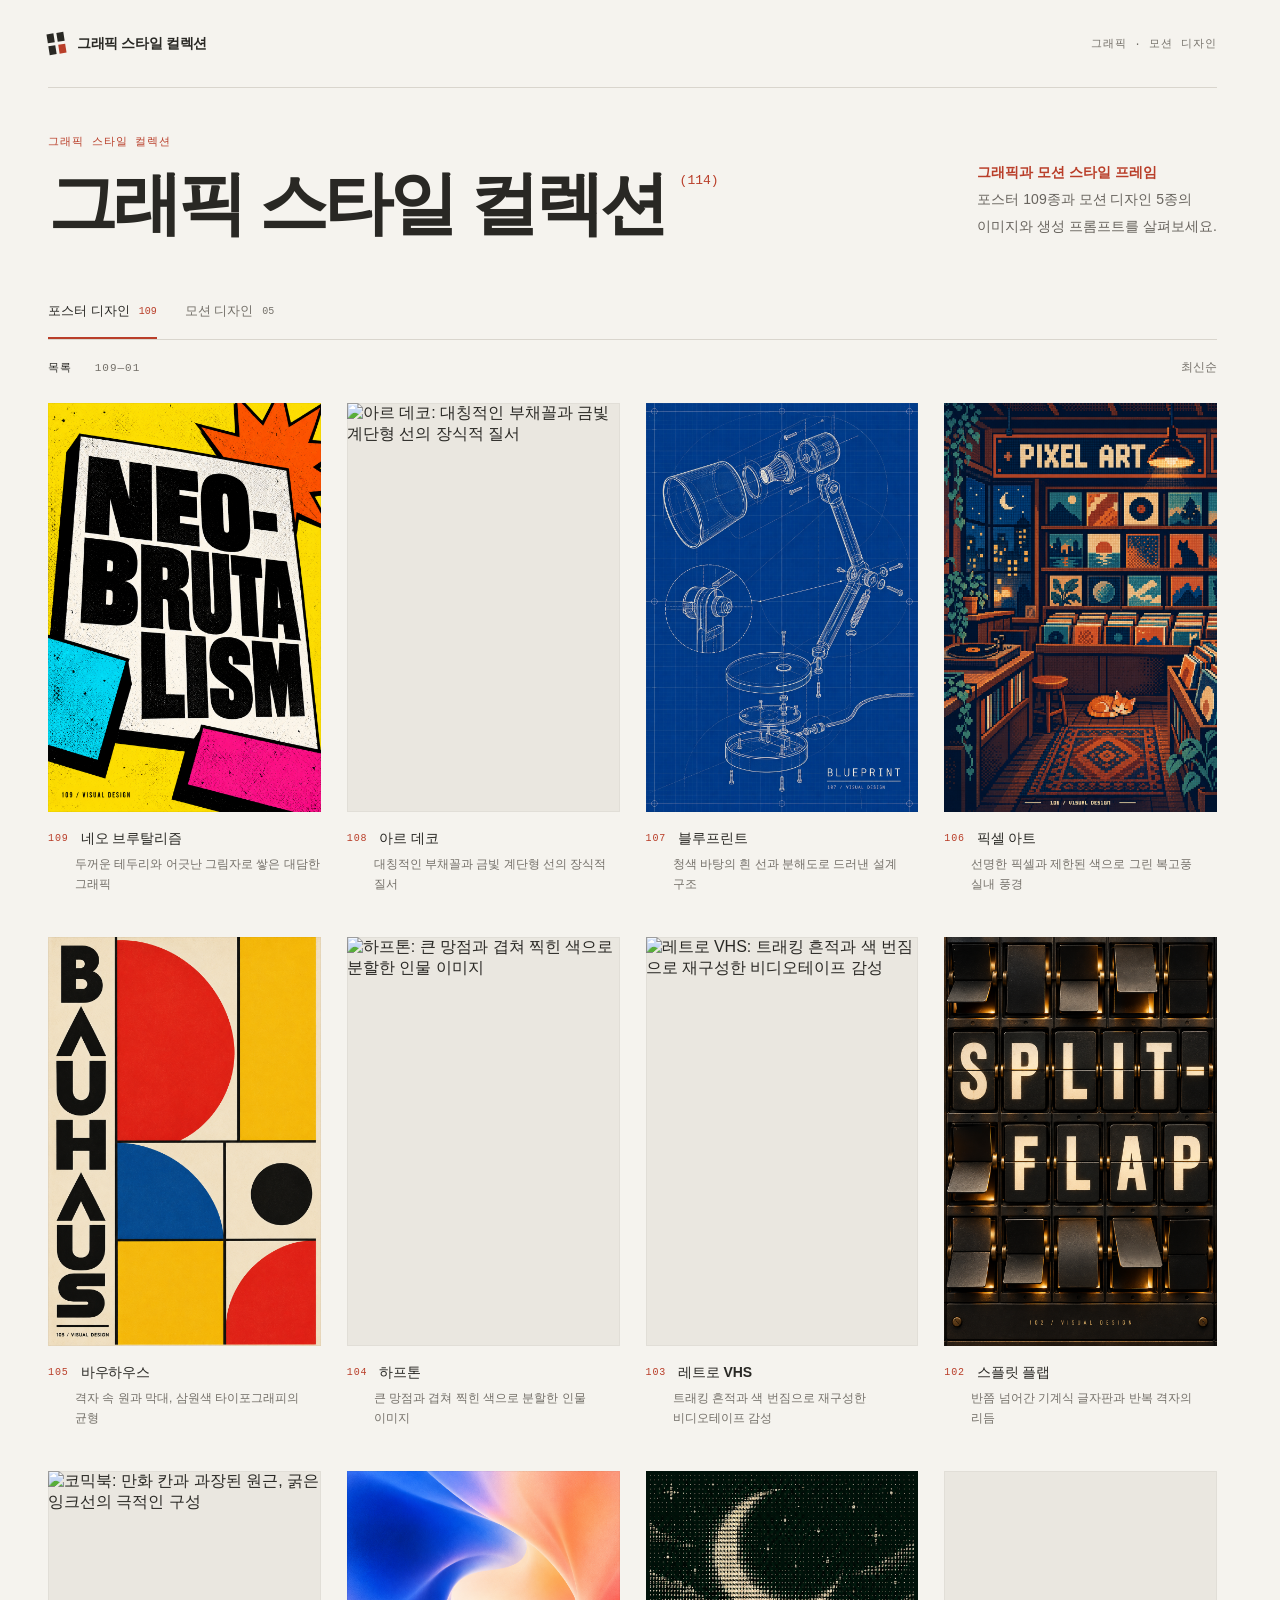
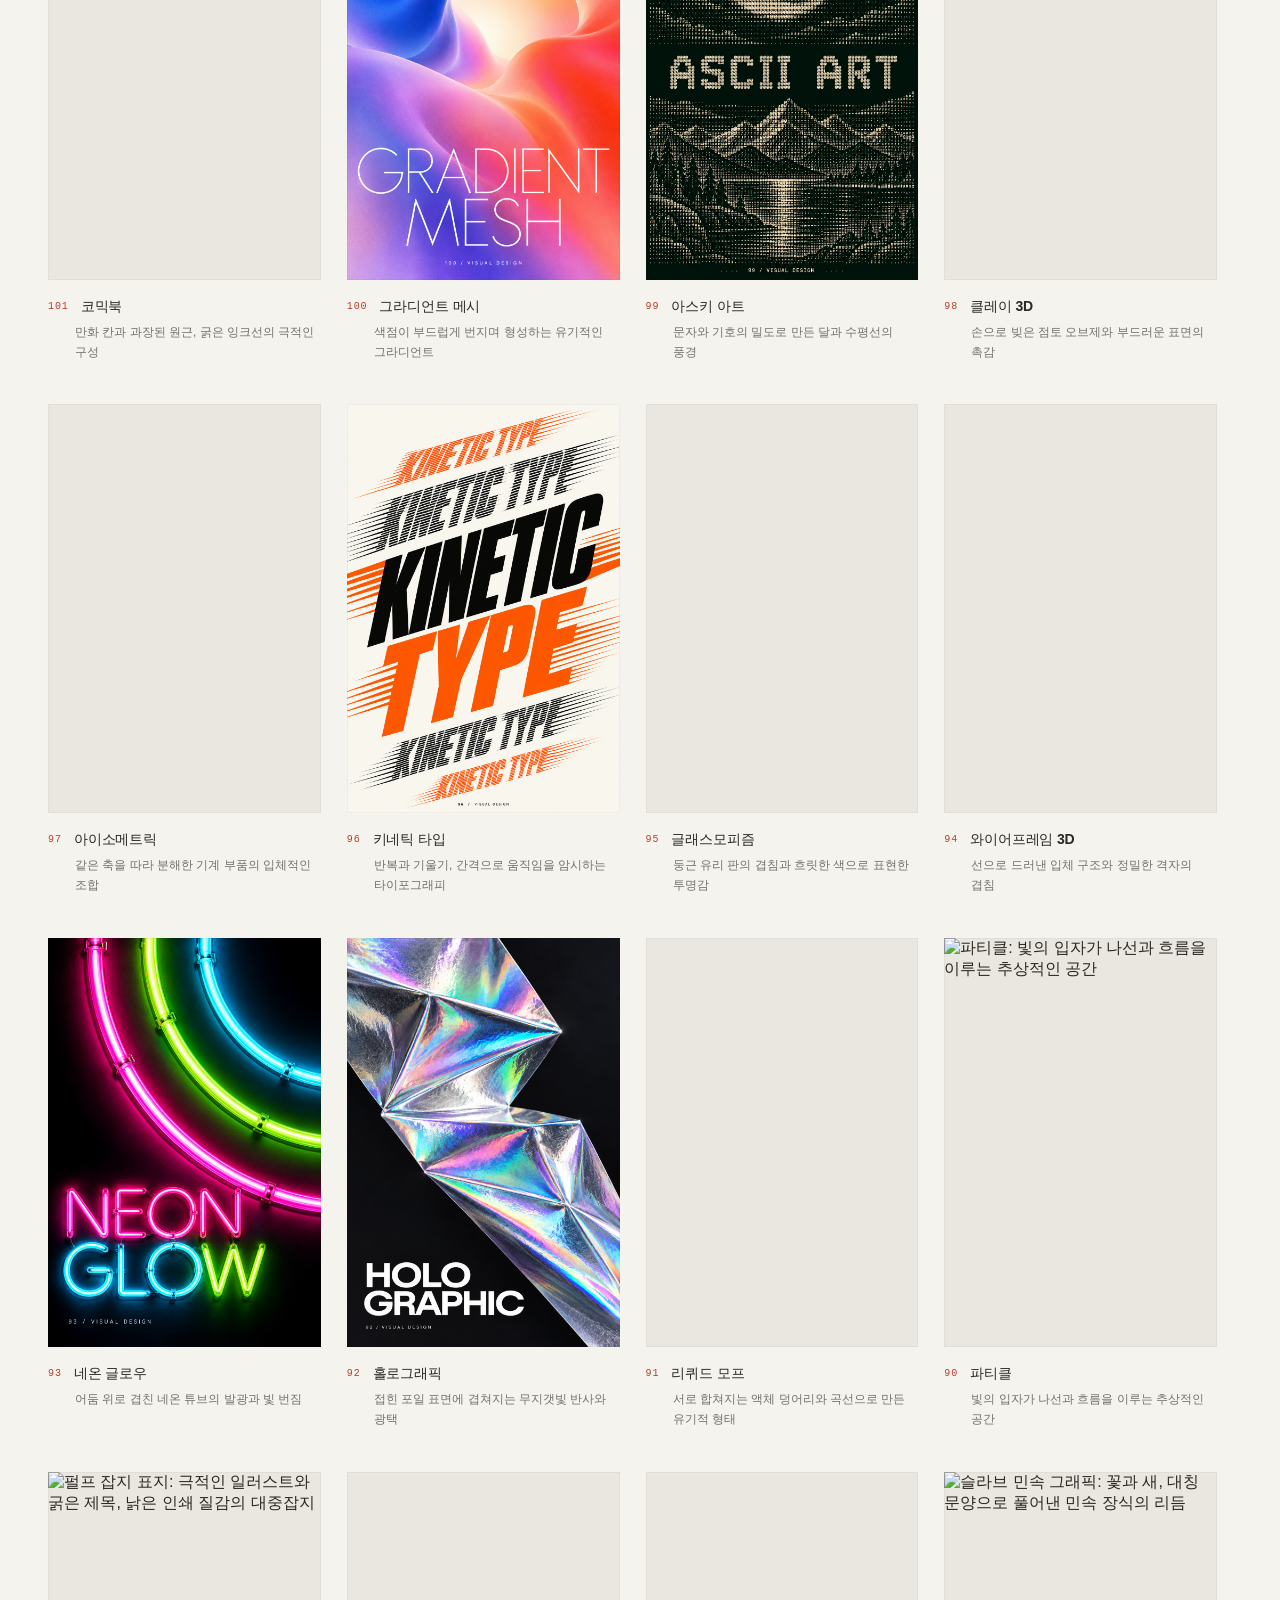
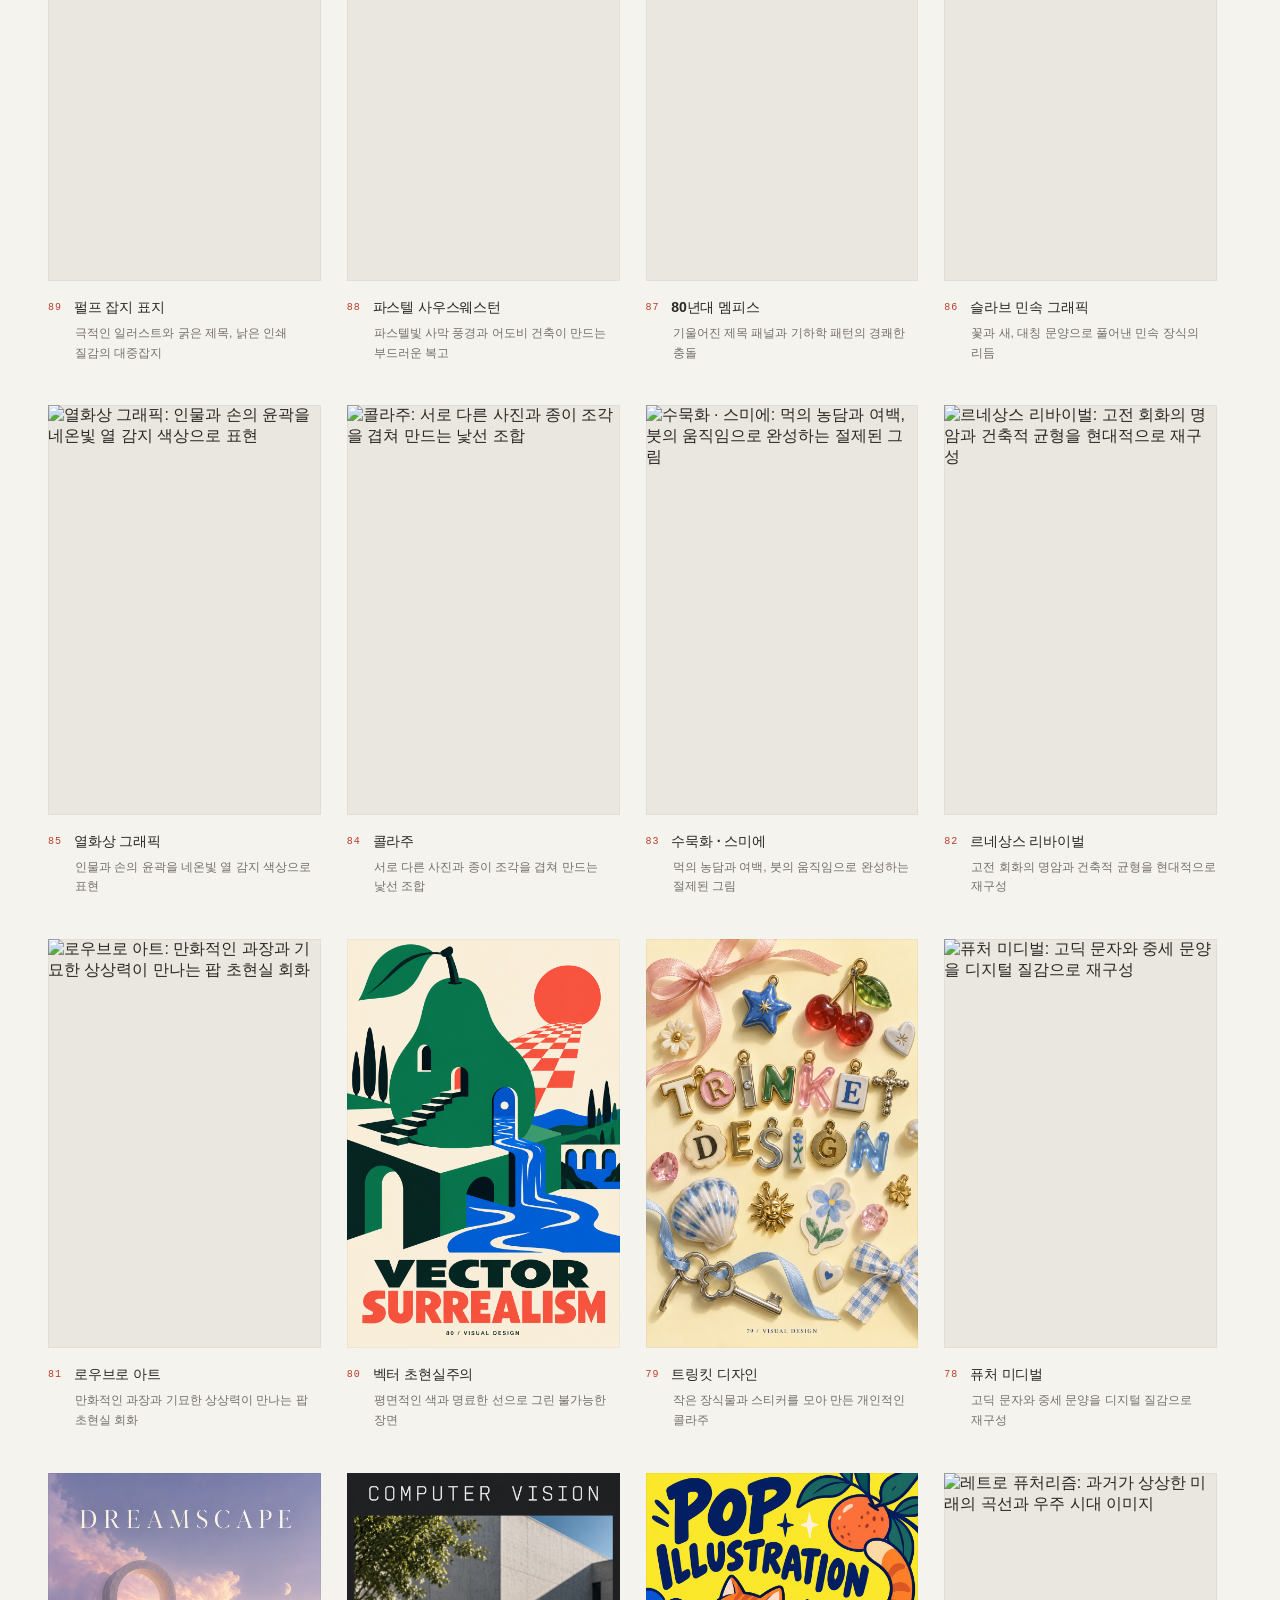
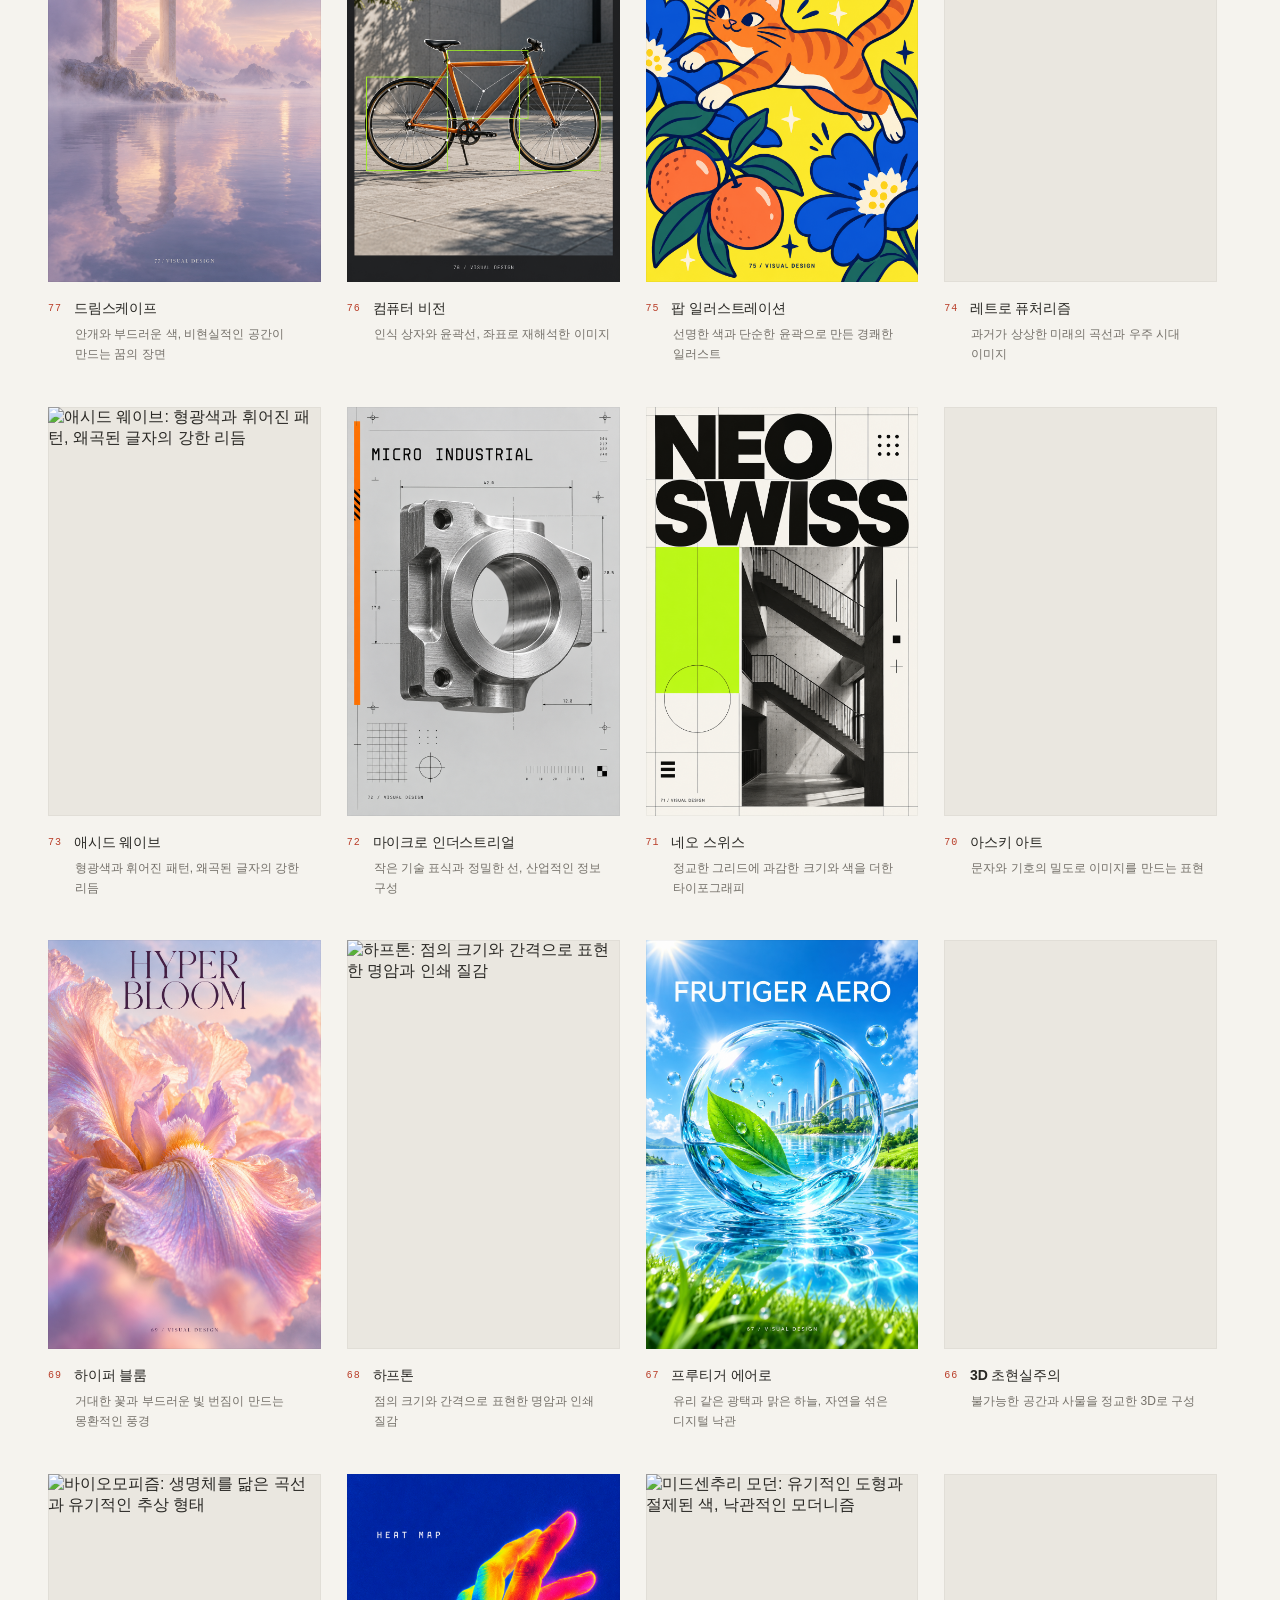
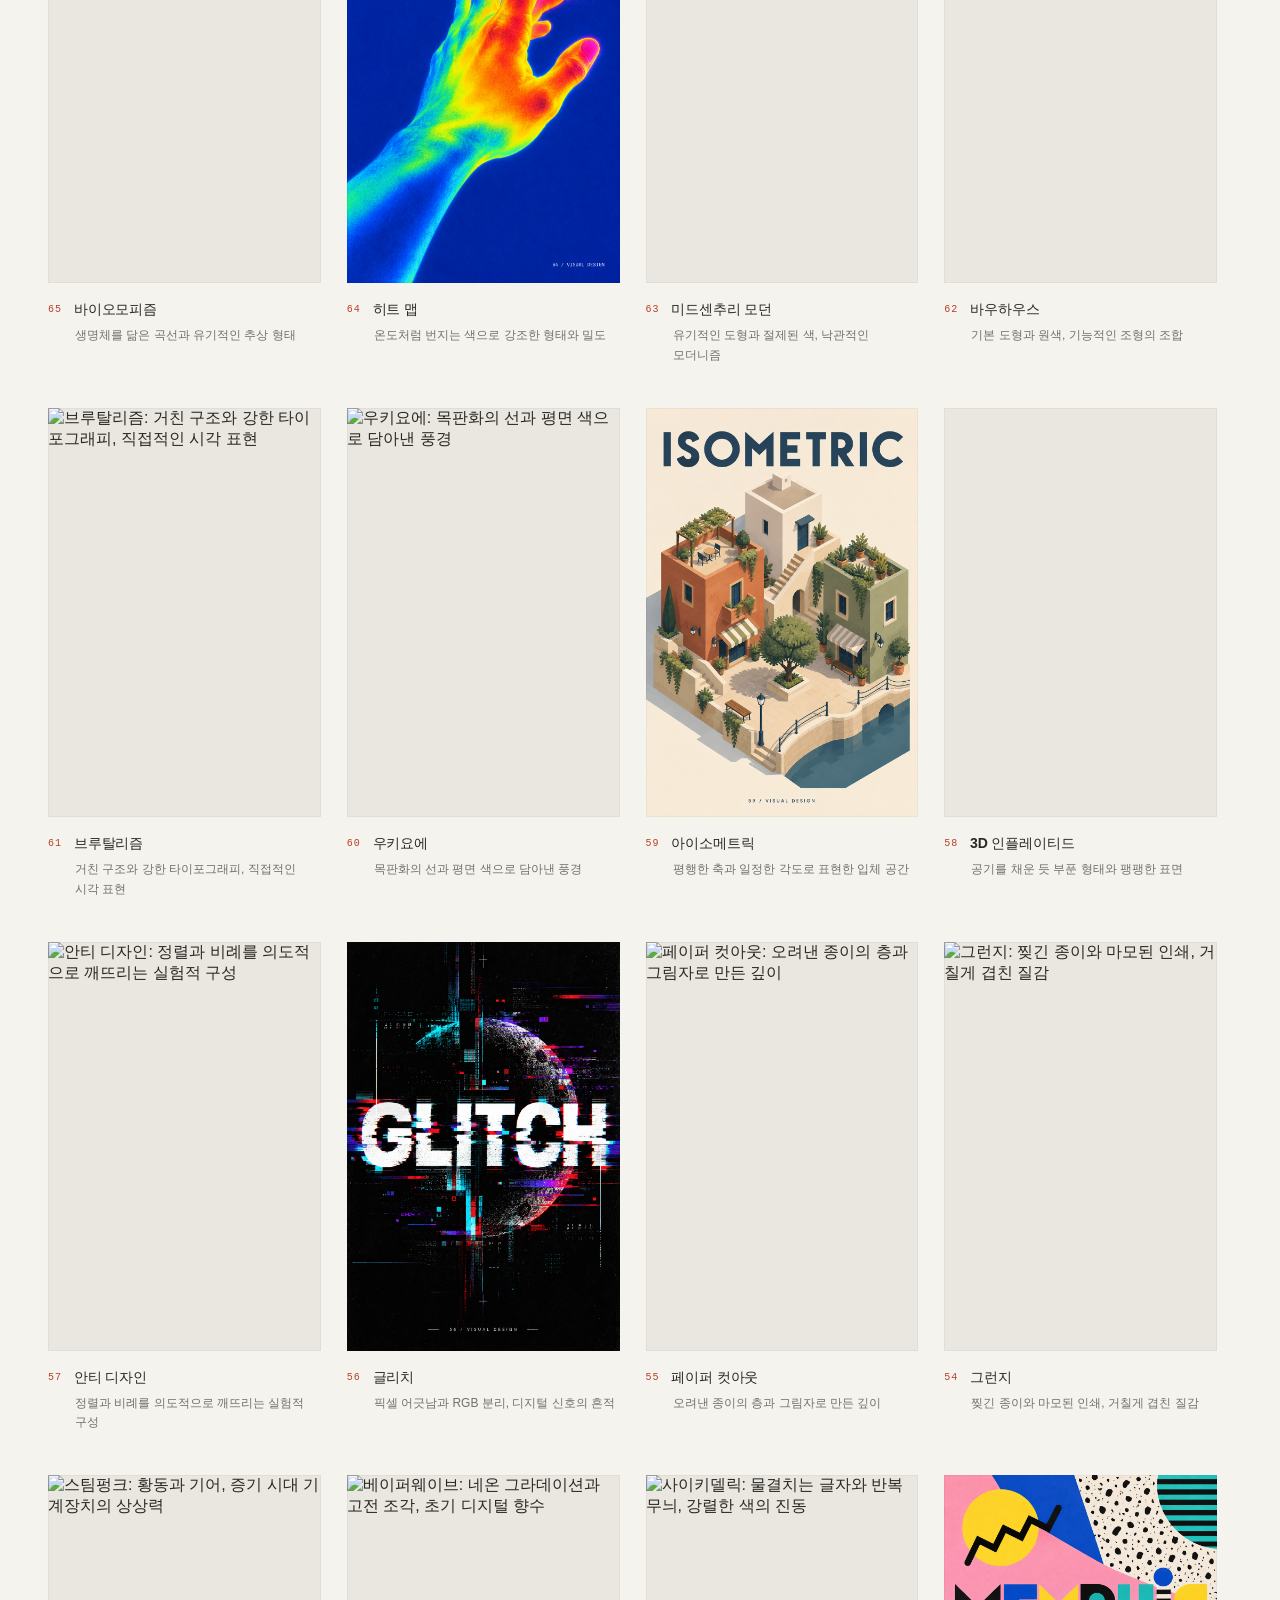
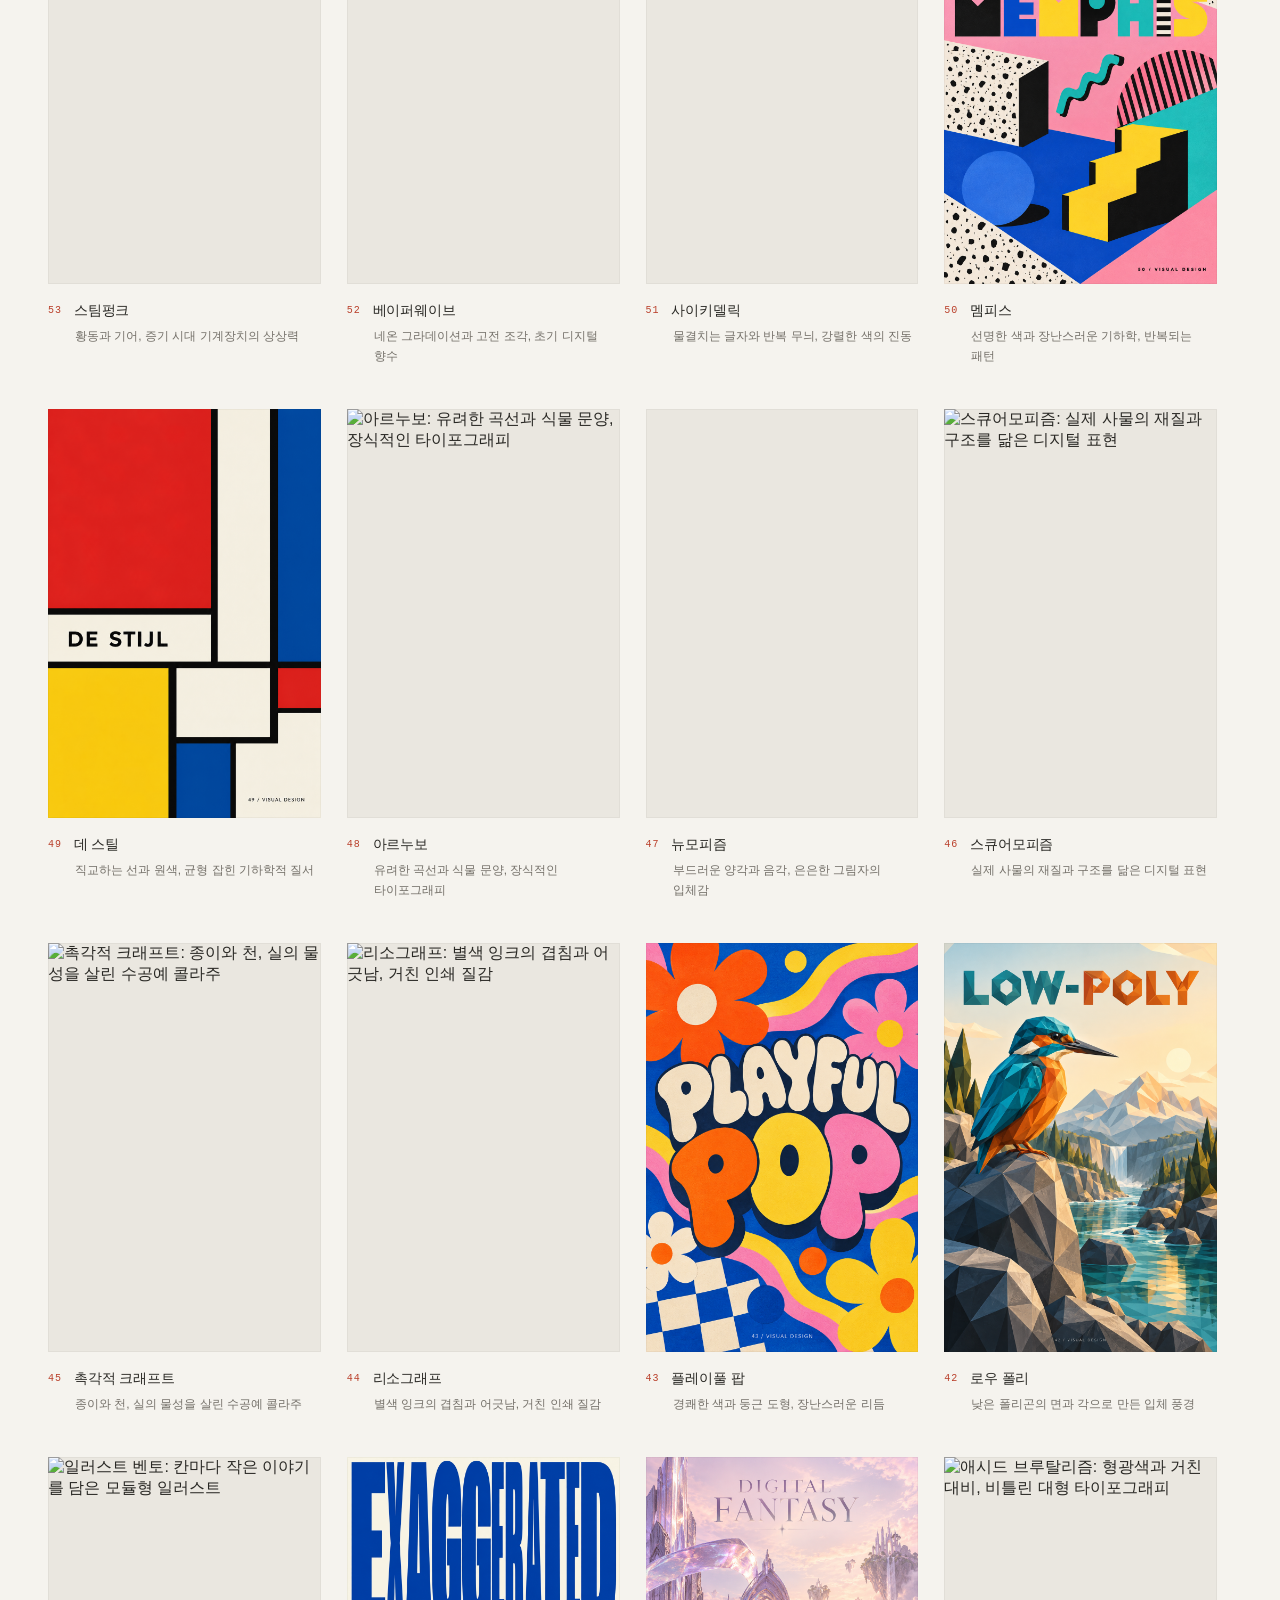
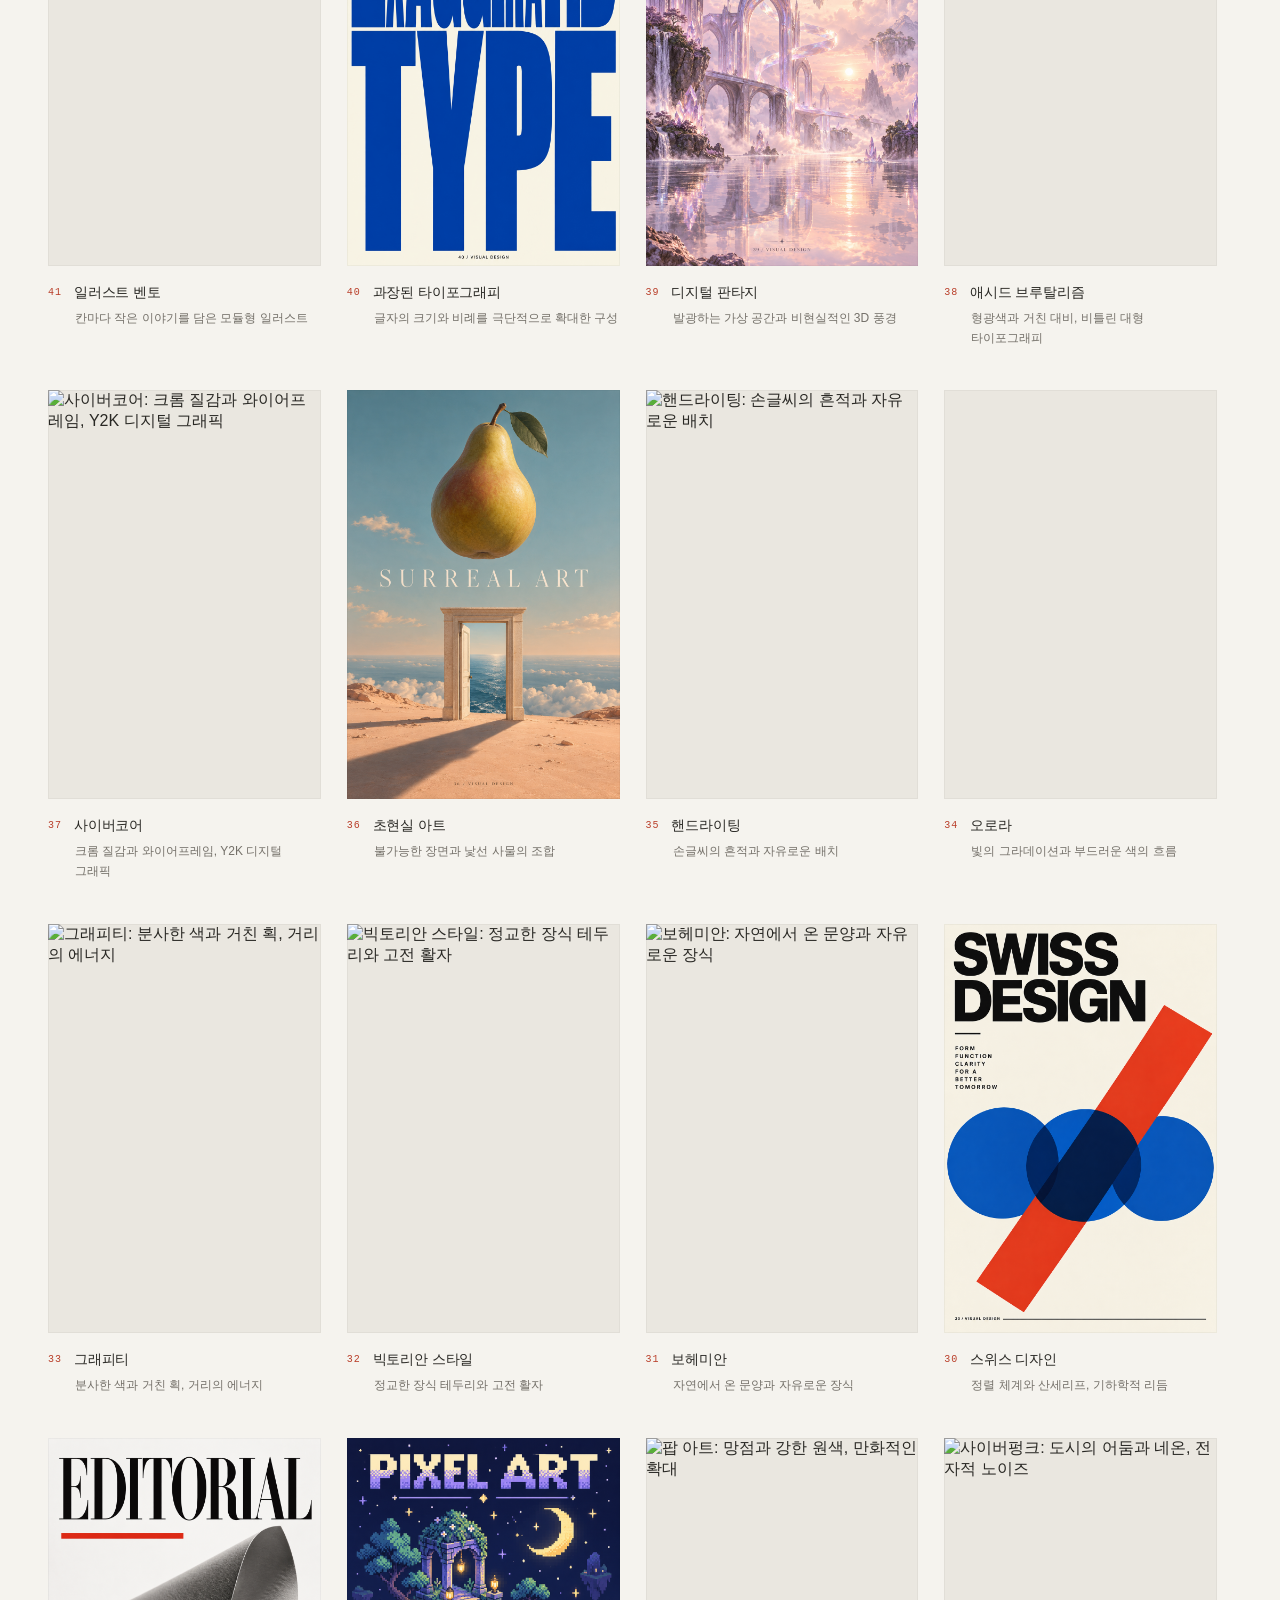
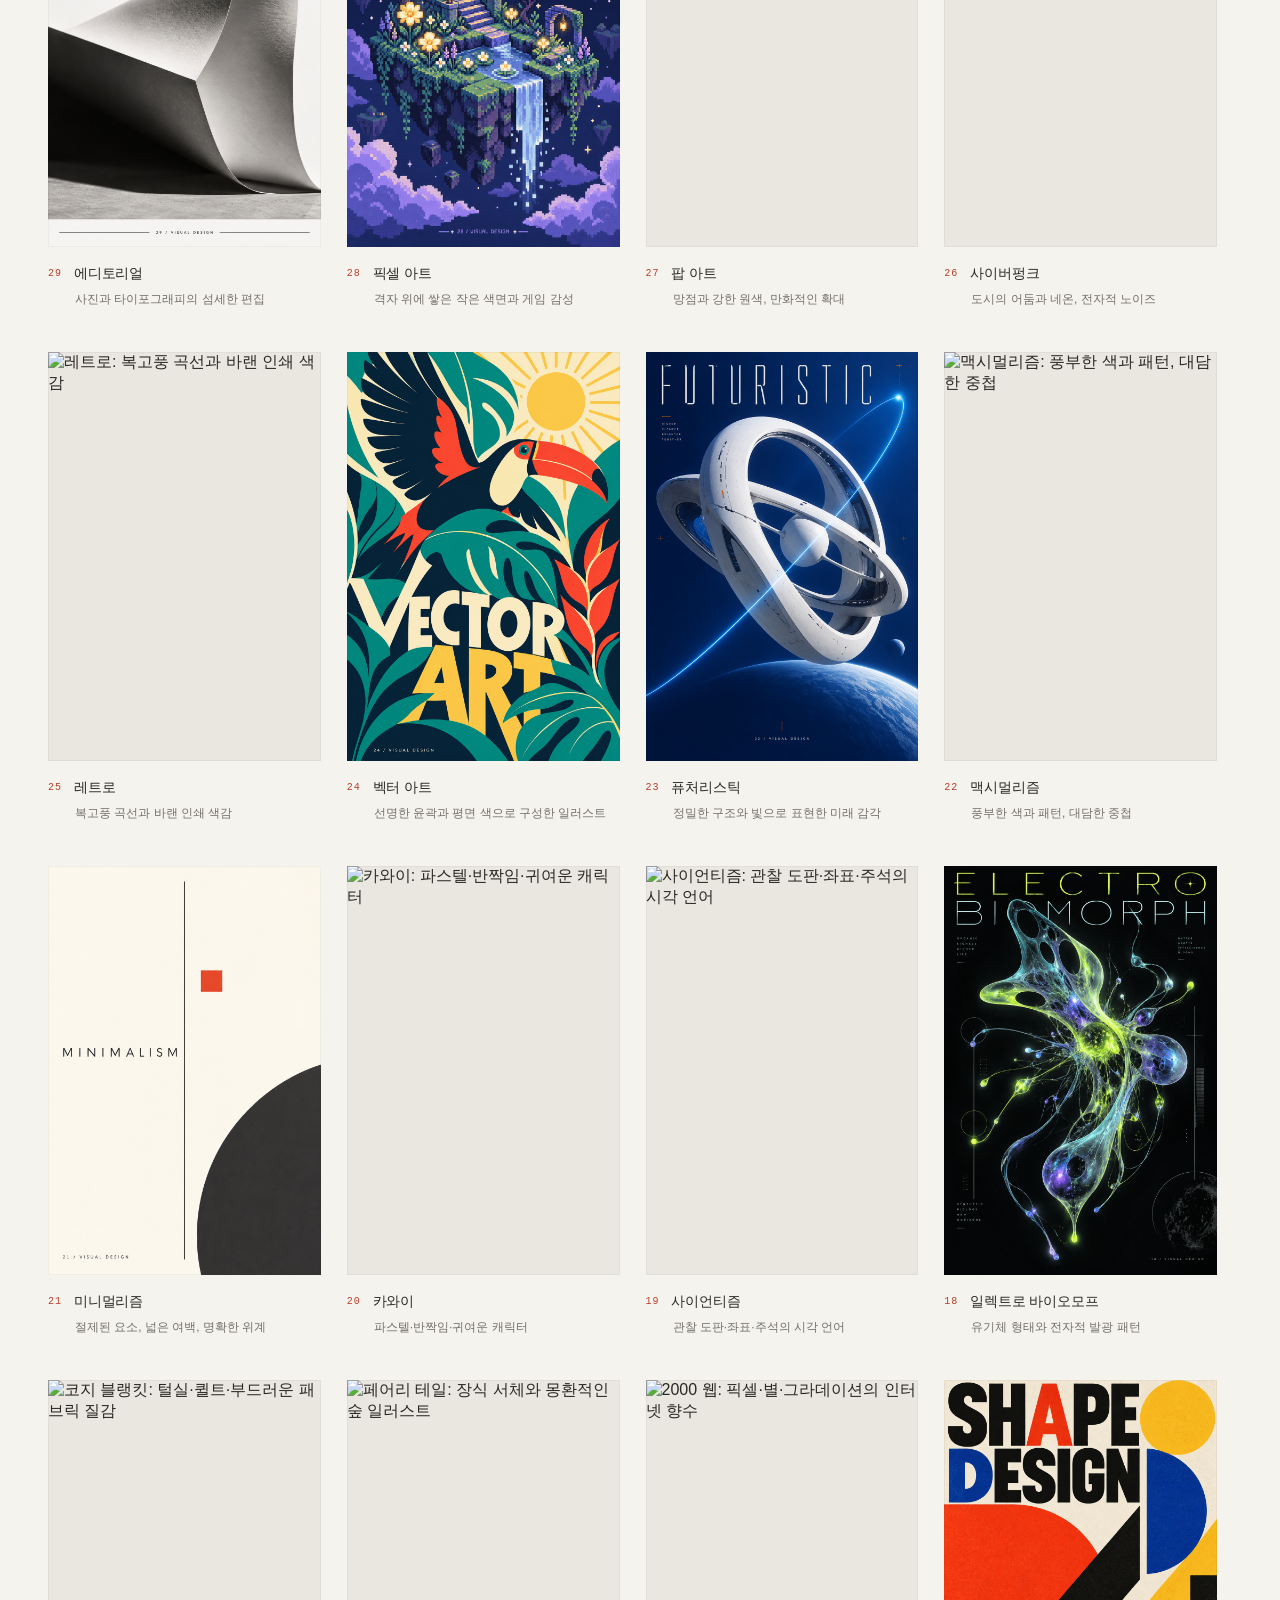
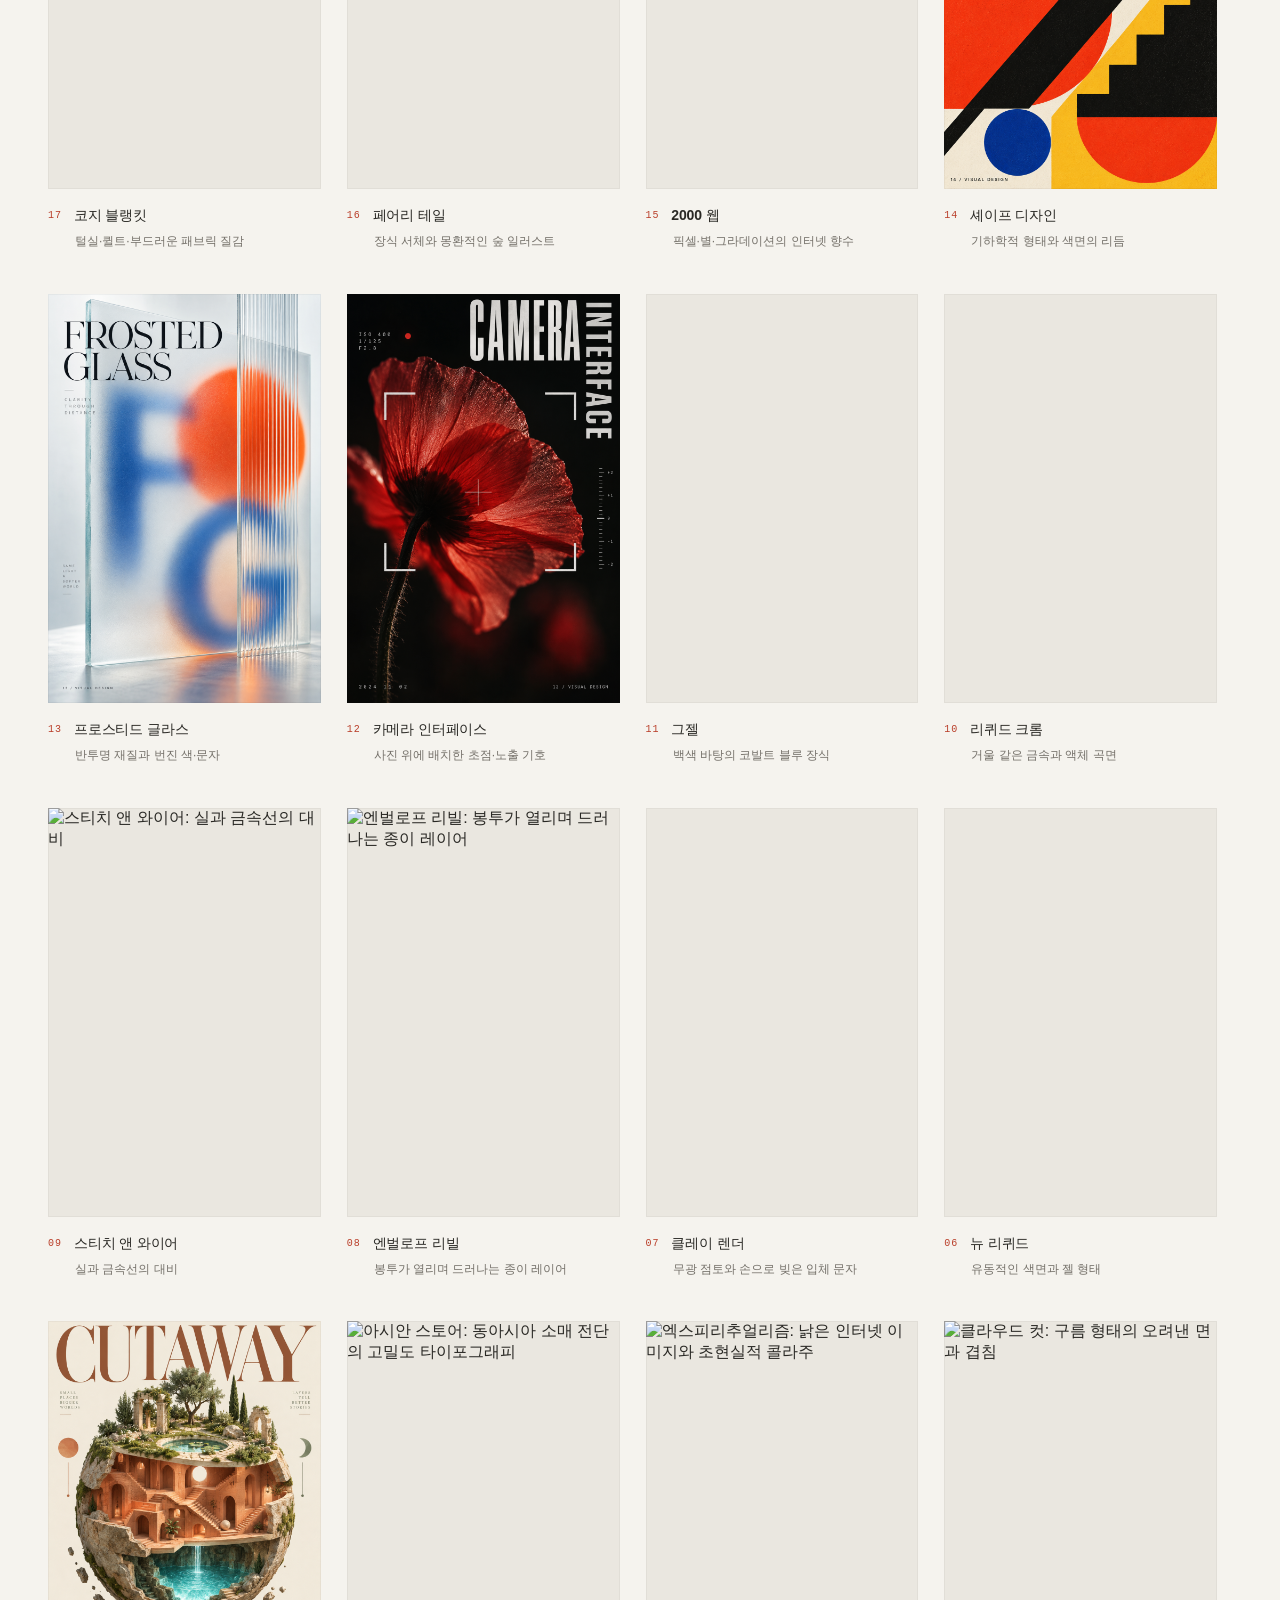
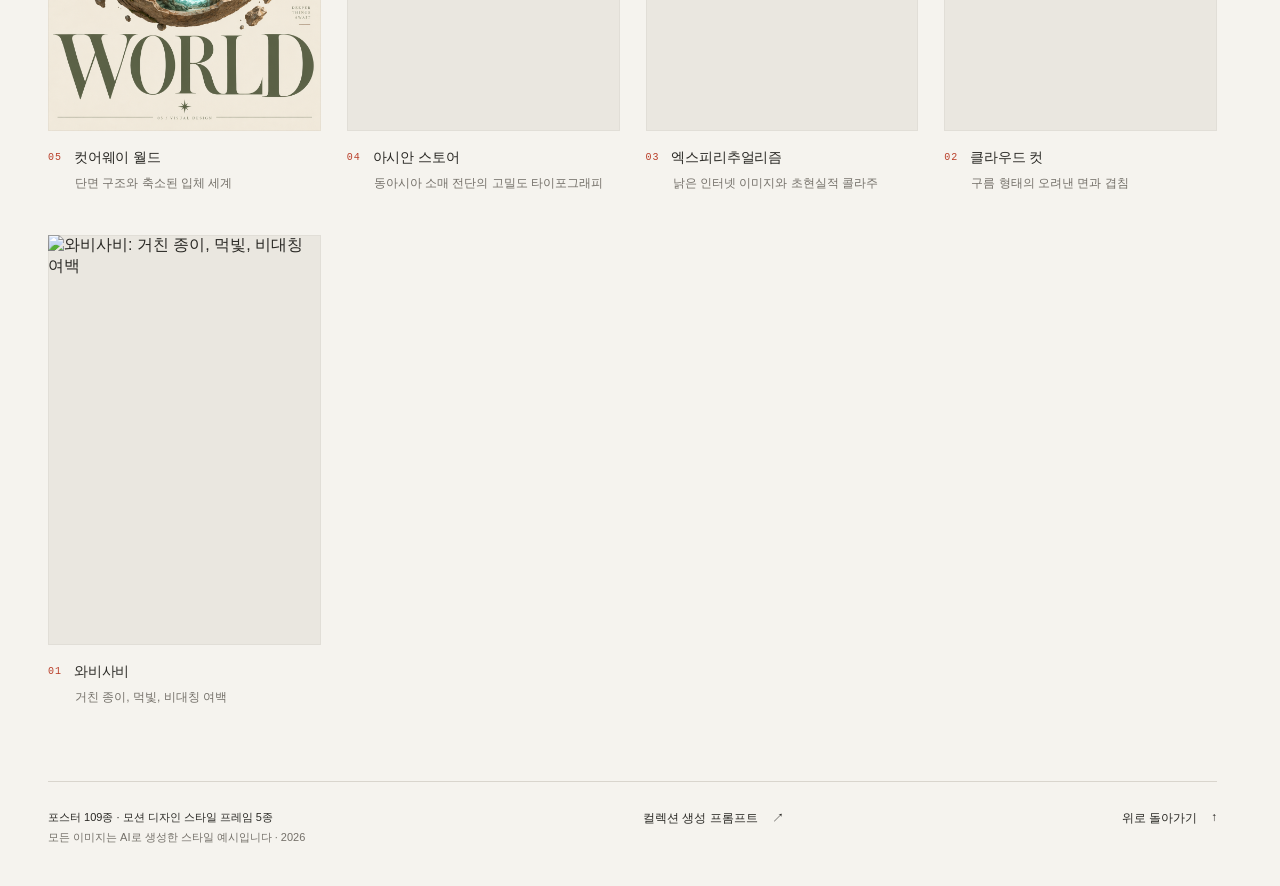
==== index.html @ 5f5c5181 "Move all animation styles into graphic posters" ====
<!DOCTYPE html>
<html lang="ko">
<head>
  <meta charset="UTF-8">
  <meta name="viewport" content="width=device-width, initial-scale=1">
  <meta name="description" content="포스터 109종, 모션 디자인 스타일 프레임 5종. 디자인 스타일과 생성 프롬프트를 한곳에서 탐색하세요.">
  <title>그래픽 스타일 컬렉션 — 포스터·모션 디자인</title>
  <link rel="icon" href="data:image/svg+xml,%3Csvg xmlns='http://www.w3.org/2000/svg' viewBox='0 0 64 64'%3E%3Crect width='64' height='64' rx='12' fill='%23c8442d'/%3E%3Ctext x='32' y='44' text-anchor='middle' font-family='Georgia,serif' font-size='32' fill='%23f6f3ed'%3E114%3C/text%3E%3C/svg%3E">
  <link rel="stylesheet" href="site.css?v=20261010">
</head>
<body>
  <div class="shell">
    <header class="topbar">
      <a class="wordmark" href="#top" aria-label="그래픽 스타일 컬렉션 처음으로"><span class="mark" aria-hidden="true"><i></i><i></i><i></i><i></i></span>그래픽 스타일 컬렉션</a>
      <span class="topnote mono">그래픽 · 모션 디자인</span>
      <a class="archive-link" id="archive-download" href="output/motion-styles.zip" download hidden><span id="archive-label">모션 5장 다운로드</span> <span aria-hidden="true">↗</span></a>
    </header>
    <main id="top">
      <section class="intro" aria-labelledby="page-title">
        <div><p class="eyebrow mono">그래픽 스타일 컬렉션</p><h1 id="page-title"><span class="title-part">그래픽 스타일</span> <span class="title-part">컬렉션<sup>(114)</sup></span></h1></div>
        <p class="intro-copy"><span class="ai-disclosure">그래픽과 모션 스타일 프레임</span><br>포스터 109종과 모션 디자인 5종의<br> 이미지와 생성 프롬프트를 살펴보세요.</p>
      </section>
      <div class="collection-tabs" role="tablist" aria-label="디자인 컬렉션">
        <button class="collection-tab" id="poster-tab" role="tab" aria-controls="poster-panel" aria-selected="true" data-collection="posters" tabindex="0">포스터 디자인 <span>109</span></button>
        <button class="collection-tab" id="motion-tab" role="tab" aria-controls="motion-panel" aria-selected="false" data-collection="motion" tabindex="-1">모션 디자인 <span>05</span></button>
      </div>
      <span id="collection-announcement" class="sr-only" aria-live="polite"></span>
      <div id="poster-panel" role="tabpanel" aria-labelledby="poster-tab">
      <div class="collection-line"><span class="mono"><strong>목록</strong> &nbsp; 109—01</span><span class="instruction">최신순</span></div>
      <section class="gallery" id="new-styles" aria-label="109가지 디자인 스타일 포스터">
        <article class="study" id="study-109">
          <button class="poster-trigger" data-poster="108" aria-label="네오 브루탈리즘 포스터 자세히 보기" aria-haspopup="dialog">
            <img src="output/poster-styles/109-neo-brutalism.png" alt="네오 브루탈리즘: 두꺼운 테두리와 어긋난 그림자로 쌓은 대담한 그래픽" width="1024" height="1536" loading="eager" decoding="async" fetchpriority="high">
            <span class="open-hint" aria-hidden="true">자세히 보기 <span>↗</span></span>
          </button>
          <div class="caption"><span class="number mono">109</span><h2>네오 브루탈리즘</h2></div>
          <p class="study-description">두꺼운 테두리와 어긋난 그림자로 쌓은 대담한 그래픽</p>
        </article>
        <article class="study" id="study-108">
          <button class="poster-trigger" data-poster="107" aria-label="아르 데코 포스터 자세히 보기" aria-haspopup="dialog">
            <img src="output/poster-styles/108-art-deco.png" alt="아르 데코: 대칭적인 부채꼴과 금빛 계단형 선의 장식적 질서" width="1024" height="1536" loading="eager" decoding="async">
            <span class="open-hint" aria-hidden="true">자세히 보기 <span>↗</span></span>
          </button>
          <div class="caption"><span class="number mono">108</span><h2>아르 데코</h2></div>
          <p class="study-description">대칭적인 부채꼴과 금빛 계단형 선의 장식적 질서</p>
        </article>
        <article class="study" id="study-107">
          <button class="poster-trigger" data-poster="106" aria-label="블루프린트 포스터 자세히 보기" aria-haspopup="dialog">
            <img src="output/poster-styles/107-blueprint.png" alt="블루프린트: 청색 바탕의 흰 선과 분해도로 드러낸 설계 구조" width="1024" height="1536" loading="eager" decoding="async">
            <span class="open-hint" aria-hidden="true">자세히 보기 <span>↗</span></span>
          </button>
          <div class="caption"><span class="number mono">107</span><h2>블루프린트</h2></div>
          <p class="study-description">청색 바탕의 흰 선과 분해도로 드러낸 설계 구조</p>
        </article>
        <article class="study" id="study-106">
          <button class="poster-trigger" data-poster="105" aria-label="픽셀 아트 포스터 자세히 보기" aria-haspopup="dialog">
            <img src="output/poster-styles/106-pixel-art.png" alt="픽셀 아트: 선명한 픽셀과 제한된 색으로 그린 복고풍 실내 풍경" width="1024" height="1536" loading="eager" decoding="async">
            <span class="open-hint" aria-hidden="true">자세히 보기 <span>↗</span></span>
          </button>
          <div class="caption"><span class="number mono">106</span><h2>픽셀 아트</h2></div>
          <p class="study-description">선명한 픽셀과 제한된 색으로 그린 복고풍 실내 풍경</p>
        </article>
        <article class="study" id="study-105">
          <button class="poster-trigger" data-poster="104" aria-label="바우하우스 포스터 자세히 보기" aria-haspopup="dialog">
            <img src="output/poster-styles/105-bauhaus.png" alt="바우하우스: 격자 속 원과 막대, 삼원색 타이포그래피의 균형" width="1024" height="1536" loading="lazy" decoding="async">
            <span class="open-hint" aria-hidden="true">자세히 보기 <span>↗</span></span>
          </button>
          <div class="caption"><span class="number mono">105</span><h2>바우하우스</h2></div>
          <p class="study-description">격자 속 원과 막대, 삼원색 타이포그래피의 균형</p>
        </article>
        <article class="study" id="study-104">
          <button class="poster-trigger" data-poster="103" aria-label="하프톤 포스터 자세히 보기" aria-haspopup="dialog">
            <img src="output/poster-styles/104-halftone.png" alt="하프톤: 큰 망점과 겹쳐 찍힌 색으로 분할한 인물 이미지" width="1024" height="1536" loading="lazy" decoding="async">
            <span class="open-hint" aria-hidden="true">자세히 보기 <span>↗</span></span>
          </button>
          <div class="caption"><span class="number mono">104</span><h2>하프톤</h2></div>
          <p class="study-description">큰 망점과 겹쳐 찍힌 색으로 분할한 인물 이미지</p>
        </article>
        <article class="study" id="study-103">
          <button class="poster-trigger" data-poster="102" aria-label="레트로 VHS 포스터 자세히 보기" aria-haspopup="dialog">
            <img src="output/poster-styles/103-retro-vhs.png" alt="레트로 VHS: 트래킹 흔적과 색 번짐으로 재구성한 비디오테이프 감성" width="1024" height="1536" loading="lazy" decoding="async">
            <span class="open-hint" aria-hidden="true">자세히 보기 <span>↗</span></span>
          </button>
          <div class="caption"><span class="number mono">103</span><h2>레트로 VHS</h2></div>
          <p class="study-description">트래킹 흔적과 색 번짐으로 재구성한 비디오테이프 감성</p>
        </article>
        <article class="study" id="study-102">
          <button class="poster-trigger" data-poster="101" aria-label="스플릿 플랩 포스터 자세히 보기" aria-haspopup="dialog">
            <img src="output/poster-styles/102-split-flap.png" alt="스플릿 플랩: 반쯤 넘어간 기계식 글자판과 반복 격자의 리듬" width="1024" height="1536" loading="lazy" decoding="async">
            <span class="open-hint" aria-hidden="true">자세히 보기 <span>↗</span></span>
          </button>
          <div class="caption"><span class="number mono">102</span><h2>스플릿 플랩</h2></div>
          <p class="study-description">반쯤 넘어간 기계식 글자판과 반복 격자의 리듬</p>
        </article>
        <article class="study" id="study-101">
          <button class="poster-trigger" data-poster="100" aria-label="코믹북 포스터 자세히 보기" aria-haspopup="dialog">
            <img src="output/poster-styles/101-comic-book.png" alt="코믹북: 만화 칸과 과장된 원근, 굵은 잉크선의 극적인 구성" width="1024" height="1536" loading="lazy" decoding="async">
            <span class="open-hint" aria-hidden="true">자세히 보기 <span>↗</span></span>
          </button>
          <div class="caption"><span class="number mono">101</span><h2>코믹북</h2></div>
          <p class="study-description">만화 칸과 과장된 원근, 굵은 잉크선의 극적인 구성</p>
        </article>
        <article class="study" id="study-100">
          <button class="poster-trigger" data-poster="99" aria-label="그라디언트 메시 포스터 자세히 보기" aria-haspopup="dialog">
            <img src="output/poster-styles/100-gradient-mesh.png" alt="그라디언트 메시: 색점이 부드럽게 번지며 형성하는 유기적인 그라디언트" width="1024" height="1536" loading="lazy" decoding="async">
            <span class="open-hint" aria-hidden="true">자세히 보기 <span>↗</span></span>
          </button>
          <div class="caption"><span class="number mono">100</span><h2>그라디언트 메시</h2></div>
          <p class="study-description">색점이 부드럽게 번지며 형성하는 유기적인 그라디언트</p>
        </article>
        <article class="study" id="study-99">
          <button class="poster-trigger" data-poster="98" aria-label="아스키 아트 포스터 자세히 보기" aria-haspopup="dialog">
            <img src="output/poster-styles/99-ascii-art.png" alt="아스키 아트: 문자와 기호의 밀도로 만든 달과 수평선의 풍경" width="1024" height="1536" loading="lazy" decoding="async">
            <span class="open-hint" aria-hidden="true">자세히 보기 <span>↗</span></span>
          </button>
          <div class="caption"><span class="number mono">99</span><h2>아스키 아트</h2></div>
          <p class="study-description">문자와 기호의 밀도로 만든 달과 수평선의 풍경</p>
        </article>
        <article class="study" id="study-98">
          <button class="poster-trigger" data-poster="97" aria-label="클레이 3D 포스터 자세히 보기" aria-haspopup="dialog">
            <img src="output/poster-styles/98-clay-3d.png" alt="클레이 3D: 손으로 빚은 점토 오브제와 부드러운 표면의 촉감" width="1024" height="1536" loading="lazy" decoding="async">
            <span class="open-hint" aria-hidden="true">자세히 보기 <span>↗</span></span>
          </button>
          <div class="caption"><span class="number mono">98</span><h2>클레이 3D</h2></div>
          <p class="study-description">손으로 빚은 점토 오브제와 부드러운 표면의 촉감</p>
        </article>
        <article class="study" id="study-97">
          <button class="poster-trigger" data-poster="96" aria-label="아이소메트릭 포스터 자세히 보기" aria-haspopup="dialog">
            <img src="output/poster-styles/97-isometric.png" alt="아이소메트릭: 같은 축을 따라 분해한 기계 부품의 입체적인 조합" width="1024" height="1536" loading="lazy" decoding="async">
            <span class="open-hint" aria-hidden="true">자세히 보기 <span>↗</span></span>
          </button>
          <div class="caption"><span class="number mono">97</span><h2>아이소메트릭</h2></div>
          <p class="study-description">같은 축을 따라 분해한 기계 부품의 입체적인 조합</p>
        </article>
        <article class="study" id="study-96">
          <button class="poster-trigger" data-poster="95" aria-label="키네틱 타입 포스터 자세히 보기" aria-haspopup="dialog">
            <img src="output/poster-styles/96-kinetic-type.png" alt="키네틱 타입: 반복과 기울기, 간격으로 움직임을 암시하는 타이포그래피" width="1024" height="1536" loading="lazy" decoding="async">
            <span class="open-hint" aria-hidden="true">자세히 보기 <span>↗</span></span>
          </button>
          <div class="caption"><span class="number mono">96</span><h2>키네틱 타입</h2></div>
          <p class="study-description">반복과 기울기, 간격으로 움직임을 암시하는 타이포그래피</p>
        </article>
        <article class="study" id="study-95">
          <button class="poster-trigger" data-poster="94" aria-label="글래스모피즘 포스터 자세히 보기" aria-haspopup="dialog">
            <img src="output/poster-styles/95-glassmorphism.png" alt="글래스모피즘: 둥근 유리 판의 겹침과 흐릿한 색으로 표현한 투명감" width="1024" height="1536" loading="lazy" decoding="async">
            <span class="open-hint" aria-hidden="true">자세히 보기 <span>↗</span></span>
          </button>
          <div class="caption"><span class="number mono">95</span><h2>글래스모피즘</h2></div>
          <p class="study-description">둥근 유리 판의 겹침과 흐릿한 색으로 표현한 투명감</p>
        </article>
        <article class="study" id="study-94">
          <button class="poster-trigger" data-poster="93" aria-label="와이어프레임 3D 포스터 자세히 보기" aria-haspopup="dialog">
            <img src="output/poster-styles/94-wireframe-3d.png" alt="와이어프레임 3D: 선으로 드러낸 입체 구조와 정밀한 격자의 겹침" width="1024" height="1536" loading="lazy" decoding="async">
            <span class="open-hint" aria-hidden="true">자세히 보기 <span>↗</span></span>
          </button>
          <div class="caption"><span class="number mono">94</span><h2>와이어프레임 3D</h2></div>
          <p class="study-description">선으로 드러낸 입체 구조와 정밀한 격자의 겹침</p>
        </article>
        <article class="study" id="study-93">
          <button class="poster-trigger" data-poster="92" aria-label="네온 글로우 포스터 자세히 보기" aria-haspopup="dialog">
            <img src="output/poster-styles/93-neon-glow.png" alt="네온 글로우: 어둠 위로 겹친 네온 튜브의 발광과 빛 번짐" width="1024" height="1536" loading="lazy" decoding="async">
            <span class="open-hint" aria-hidden="true">자세히 보기 <span>↗</span></span>
          </button>
          <div class="caption"><span class="number mono">93</span><h2>네온 글로우</h2></div>
          <p class="study-description">어둠 위로 겹친 네온 튜브의 발광과 빛 번짐</p>
        </article>
        <article class="study" id="study-92">
          <button class="poster-trigger" data-poster="91" aria-label="홀로그래픽 포스터 자세히 보기" aria-haspopup="dialog">
            <img src="output/poster-styles/92-holographic.png" alt="홀로그래픽: 접힌 포일 표면에 겹쳐지는 무지갯빛 반사와 광택" width="1024" height="1536" loading="lazy" decoding="async">
            <span class="open-hint" aria-hidden="true">자세히 보기 <span>↗</span></span>
          </button>
          <div class="caption"><span class="number mono">92</span><h2>홀로그래픽</h2></div>
          <p class="study-description">접힌 포일 표면에 겹쳐지는 무지갯빛 반사와 광택</p>
        </article>
        <article class="study" id="study-91">
          <button class="poster-trigger" data-poster="90" aria-label="리퀴드 모프 포스터 자세히 보기" aria-haspopup="dialog">
            <img src="output/poster-styles/91-liquid-morph.png" alt="리퀴드 모프: 서로 합쳐지는 액체 덩어리와 곡선으로 만든 유기적 형태" width="1024" height="1536" loading="lazy" decoding="async">
            <span class="open-hint" aria-hidden="true">자세히 보기 <span>↗</span></span>
          </button>
          <div class="caption"><span class="number mono">91</span><h2>리퀴드 모프</h2></div>
          <p class="study-description">서로 합쳐지는 액체 덩어리와 곡선으로 만든 유기적 형태</p>
        </article>
        <article class="study" id="study-90">
          <button class="poster-trigger" data-poster="89" aria-label="파티클 포스터 자세히 보기" aria-haspopup="dialog">
            <img src="output/poster-styles/90-particles.png" alt="파티클: 빛의 입자가 나선과 흐름을 이루는 추상적인 공간" width="1024" height="1536" loading="lazy" decoding="async">
            <span class="open-hint" aria-hidden="true">자세히 보기 <span>↗</span></span>
          </button>
          <div class="caption"><span class="number mono">90</span><h2>파티클</h2></div>
          <p class="study-description">빛의 입자가 나선과 흐름을 이루는 추상적인 공간</p>
        </article>
        <article class="study" id="study-89">
          <button class="poster-trigger" data-poster="88" aria-label="펄프 잡지 표지 포스터 자세히 보기" aria-haspopup="dialog">
            <img src="output/poster-styles/89-pulp-cover.png" alt="펄프 잡지 표지: 극적인 일러스트와 굵은 제목, 낡은 인쇄 질감의 대중잡지" width="1024" height="1536" loading="lazy" decoding="async">
            <span class="open-hint" aria-hidden="true">자세히 보기 <span>↗</span></span>
          </button>
          <div class="caption"><span class="number mono">89</span><h2>펄프 잡지 표지</h2></div>
          <p class="study-description">극적인 일러스트와 굵은 제목, 낡은 인쇄 질감의 대중잡지</p>
        </article>
        <article class="study" id="study-88">
          <button class="poster-trigger" data-poster="87" aria-label="파스텔 사우스웨스턴 포스터 자세히 보기" aria-haspopup="dialog">
            <img src="output/poster-styles/88-pastel-southwestern.png" alt="파스텔 사우스웨스턴: 파스텔빛 사막 풍경과 어도비 건축이 만드는 부드러운 복고" width="1024" height="1536" loading="lazy" decoding="async">
            <span class="open-hint" aria-hidden="true">자세히 보기 <span>↗</span></span>
          </button>
          <div class="caption"><span class="number mono">88</span><h2>파스텔 사우스웨스턴</h2></div>
          <p class="study-description">파스텔빛 사막 풍경과 어도비 건축이 만드는 부드러운 복고</p>
        </article>
        <article class="study" id="study-87">
          <button class="poster-trigger" data-poster="86" aria-label="80년대 멤피스 포스터 자세히 보기" aria-haspopup="dialog">
            <img src="output/poster-styles/87-80s-memphis.png" alt="80년대 멤피스: 기울어진 제목 패널과 기하학 패턴의 경쾌한 충돌" width="1024" height="1536" loading="lazy" decoding="async">
            <span class="open-hint" aria-hidden="true">자세히 보기 <span>↗</span></span>
          </button>
          <div class="caption"><span class="number mono">87</span><h2>80년대 멤피스</h2></div>
          <p class="study-description">기울어진 제목 패널과 기하학 패턴의 경쾌한 충돌</p>
        </article>
        <article class="study" id="study-86">
          <button class="poster-trigger" data-poster="85" aria-label="슬라브 민속 그래픽 포스터 자세히 보기" aria-haspopup="dialog">
            <img src="output/poster-styles/86-slavic-folk.png" alt="슬라브 민속 그래픽: 꽃과 새, 대칭 문양으로 풀어낸 민속 장식의 리듬" width="1024" height="1536" loading="lazy" decoding="async">
            <span class="open-hint" aria-hidden="true">자세히 보기 <span>↗</span></span>
          </button>
          <div class="caption"><span class="number mono">86</span><h2>슬라브 민속 그래픽</h2></div>
          <p class="study-description">꽃과 새, 대칭 문양으로 풀어낸 민속 장식의 리듬</p>
        </article>
        <article class="study" id="study-85">
          <button class="poster-trigger" data-poster="84" aria-label="열화상 그래픽 포스터 자세히 보기" aria-haspopup="dialog">
            <img src="output/poster-styles/85-thermal.png" alt="열화상 그래픽: 인물과 손의 윤곽을 네온빛 열 감지 색상으로 표현" width="1024" height="1536" loading="lazy" decoding="async">
            <span class="open-hint" aria-hidden="true">자세히 보기 <span>↗</span></span>
          </button>
          <div class="caption"><span class="number mono">85</span><h2>열화상 그래픽</h2></div>
          <p class="study-description">인물과 손의 윤곽을 네온빛 열 감지 색상으로 표현</p>
        </article>
        <article class="study" id="study-84">
          <button class="poster-trigger" data-poster="83" aria-label="콜라주 포스터 자세히 보기" aria-haspopup="dialog">
            <img src="output/poster-styles/84-collage.png" alt="콜라주: 서로 다른 사진과 종이 조각을 겹쳐 만드는 낯선 조합" width="1024" height="1536" loading="lazy" decoding="async">
            <span class="open-hint" aria-hidden="true">자세히 보기 <span>↗</span></span>
          </button>
          <div class="caption"><span class="number mono">84</span><h2>콜라주</h2></div>
          <p class="study-description">서로 다른 사진과 종이 조각을 겹쳐 만드는 낯선 조합</p>
        </article>
        <article class="study" id="study-83">
          <button class="poster-trigger" data-poster="82" aria-label="수묵화 · 스미에 포스터 자세히 보기" aria-haspopup="dialog">
            <img src="output/poster-styles/83-sumi-e.png" alt="수묵화 · 스미에: 먹의 농담과 여백, 붓의 움직임으로 완성하는 절제된 그림" width="1024" height="1536" loading="lazy" decoding="async">
            <span class="open-hint" aria-hidden="true">자세히 보기 <span>↗</span></span>
          </button>
          <div class="caption"><span class="number mono">83</span><h2>수묵화 · 스미에</h2></div>
          <p class="study-description">먹의 농담과 여백, 붓의 움직임으로 완성하는 절제된 그림</p>
        </article>
        <article class="study" id="study-82">
          <button class="poster-trigger" data-poster="81" aria-label="르네상스 리바이벌 포스터 자세히 보기" aria-haspopup="dialog">
            <img src="output/poster-styles/82-renaissance-revival.png" alt="르네상스 리바이벌: 고전 회화의 명암과 건축적 균형을 현대적으로 재구성" width="1024" height="1536" loading="lazy" decoding="async">
            <span class="open-hint" aria-hidden="true">자세히 보기 <span>↗</span></span>
          </button>
          <div class="caption"><span class="number mono">82</span><h2>르네상스 리바이벌</h2></div>
          <p class="study-description">고전 회화의 명암과 건축적 균형을 현대적으로 재구성</p>
        </article>
        <article class="study" id="study-81">
          <button class="poster-trigger" data-poster="80" aria-label="로우브로 아트 포스터 자세히 보기" aria-haspopup="dialog">
            <img src="output/poster-styles/81-lowbrow.png" alt="로우브로 아트: 만화적인 과장과 기묘한 상상력이 만나는 팝 초현실 회화" width="1024" height="1536" loading="lazy" decoding="async">
            <span class="open-hint" aria-hidden="true">자세히 보기 <span>↗</span></span>
          </button>
          <div class="caption"><span class="number mono">81</span><h2>로우브로 아트</h2></div>
          <p class="study-description">만화적인 과장과 기묘한 상상력이 만나는 팝 초현실 회화</p>
        </article>
        <article class="study" id="study-80">
          <button class="poster-trigger" data-poster="79" aria-label="벡터 초현실주의 포스터 자세히 보기" aria-haspopup="dialog">
            <img src="output/poster-styles/80-vector-surrealism.png" alt="벡터 초현실주의: 평면적인 색과 명료한 선으로 그린 불가능한 장면" width="1024" height="1536" loading="lazy" decoding="async">
            <span class="open-hint" aria-hidden="true">자세히 보기 <span>↗</span></span>
          </button>
          <div class="caption"><span class="number mono">80</span><h2>벡터 초현실주의</h2></div>
          <p class="study-description">평면적인 색과 명료한 선으로 그린 불가능한 장면</p>
        </article>
        <article class="study" id="study-79">
          <button class="poster-trigger" data-poster="78" aria-label="트링킷 디자인 포스터 자세히 보기" aria-haspopup="dialog">
            <img src="output/poster-styles/79-trinket-design.png" alt="트링킷 디자인: 작은 장식물과 스티커를 모아 만든 개인적인 콜라주" width="1024" height="1536" loading="lazy" decoding="async">
            <span class="open-hint" aria-hidden="true">자세히 보기 <span>↗</span></span>
          </button>
          <div class="caption"><span class="number mono">79</span><h2>트링킷 디자인</h2></div>
          <p class="study-description">작은 장식물과 스티커를 모아 만든 개인적인 콜라주</p>
        </article>
        <article class="study" id="study-78">
          <button class="poster-trigger" data-poster="77" aria-label="퓨처 미디벌 포스터 자세히 보기" aria-haspopup="dialog">
            <img src="output/poster-styles/78-future-medieval.png" alt="퓨처 미디벌: 고딕 문자와 중세 문양을 디지털 질감으로 재구성" width="1024" height="1536" loading="lazy" decoding="async">
            <span class="open-hint" aria-hidden="true">자세히 보기 <span>↗</span></span>
          </button>
          <div class="caption"><span class="number mono">78</span><h2>퓨처 미디벌</h2></div>
          <p class="study-description">고딕 문자와 중세 문양을 디지털 질감으로 재구성</p>
        </article>
        <article class="study" id="study-77">
          <button class="poster-trigger" data-poster="76" aria-label="드림스케이프 포스터 자세히 보기" aria-haspopup="dialog">
            <img src="output/poster-styles/77-dreamscape.png" alt="드림스케이프: 안개와 부드러운 색, 비현실적인 공간이 만드는 꿈의 장면" width="1024" height="1536" loading="lazy" decoding="async">
            <span class="open-hint" aria-hidden="true">자세히 보기 <span>↗</span></span>
          </button>
          <div class="caption"><span class="number mono">77</span><h2>드림스케이프</h2></div>
          <p class="study-description">안개와 부드러운 색, 비현실적인 공간이 만드는 꿈의 장면</p>
        </article>
        <article class="study" id="study-76">
          <button class="poster-trigger" data-poster="75" aria-label="컴퓨터 비전 포스터 자세히 보기" aria-haspopup="dialog">
            <img src="output/poster-styles/76-computer-vision.png" alt="컴퓨터 비전: 인식 상자와 윤곽선, 좌표로 재해석한 이미지" width="1024" height="1536" loading="lazy" decoding="async">
            <span class="open-hint" aria-hidden="true">자세히 보기 <span>↗</span></span>
          </button>
          <div class="caption"><span class="number mono">76</span><h2>컴퓨터 비전</h2></div>
          <p class="study-description">인식 상자와 윤곽선, 좌표로 재해석한 이미지</p>
        </article>
        <article class="study" id="study-75">
          <button class="poster-trigger" data-poster="74" aria-label="팝 일러스트레이션 포스터 자세히 보기" aria-haspopup="dialog">
            <img src="output/poster-styles/75-pop-illustration.png" alt="팝 일러스트레이션: 선명한 색과 단순한 윤곽으로 만든 경쾌한 일러스트" width="1024" height="1536" loading="lazy" decoding="async">
            <span class="open-hint" aria-hidden="true">자세히 보기 <span>↗</span></span>
          </button>
          <div class="caption"><span class="number mono">75</span><h2>팝 일러스트레이션</h2></div>
          <p class="study-description">선명한 색과 단순한 윤곽으로 만든 경쾌한 일러스트</p>
        </article>
        <article class="study" id="study-74">
          <button class="poster-trigger" data-poster="73" aria-label="레트로 퓨처리즘 포스터 자세히 보기" aria-haspopup="dialog">
            <img src="output/poster-styles/74-retro-futurism.png" alt="레트로 퓨처리즘: 과거가 상상한 미래의 곡선과 우주 시대 이미지" width="1024" height="1536" loading="lazy" decoding="async">
            <span class="open-hint" aria-hidden="true">자세히 보기 <span>↗</span></span>
          </button>
          <div class="caption"><span class="number mono">74</span><h2>레트로 퓨처리즘</h2></div>
          <p class="study-description">과거가 상상한 미래의 곡선과 우주 시대 이미지</p>
        </article>
        <article class="study" id="study-73">
          <button class="poster-trigger" data-poster="72" aria-label="애시드 웨이브 포스터 자세히 보기" aria-haspopup="dialog">
            <img src="output/poster-styles/73-acid-wave.png" alt="애시드 웨이브: 형광색과 휘어진 패턴, 왜곡된 글자의 강한 리듬" width="1024" height="1536" loading="lazy" decoding="async">
            <span class="open-hint" aria-hidden="true">자세히 보기 <span>↗</span></span>
          </button>
          <div class="caption"><span class="number mono">73</span><h2>애시드 웨이브</h2></div>
          <p class="study-description">형광색과 휘어진 패턴, 왜곡된 글자의 강한 리듬</p>
        </article>
        <article class="study" id="study-72">
          <button class="poster-trigger" data-poster="71" aria-label="마이크로 인더스트리얼 포스터 자세히 보기" aria-haspopup="dialog">
            <img src="output/poster-styles/72-micro-industrial.png" alt="마이크로 인더스트리얼: 작은 기술 표식과 정밀한 선, 산업적인 정보 구성" width="1024" height="1536" loading="lazy" decoding="async">
            <span class="open-hint" aria-hidden="true">자세히 보기 <span>↗</span></span>
          </button>
          <div class="caption"><span class="number mono">72</span><h2>마이크로 인더스트리얼</h2></div>
          <p class="study-description">작은 기술 표식과 정밀한 선, 산업적인 정보 구성</p>
        </article>
        <article class="study" id="study-71">
          <button class="poster-trigger" data-poster="70" aria-label="네오 스위스 포스터 자세히 보기" aria-haspopup="dialog">
            <img src="output/poster-styles/71-neo-swiss.png" alt="네오 스위스: 정교한 그리드에 과감한 크기와 색을 더한 타이포그래피" width="1024" height="1536" loading="lazy" decoding="async">
            <span class="open-hint" aria-hidden="true">자세히 보기 <span>↗</span></span>
          </button>
          <div class="caption"><span class="number mono">71</span><h2>네오 스위스</h2></div>
          <p class="study-description">정교한 그리드에 과감한 크기와 색을 더한 타이포그래피</p>
        </article>
        <article class="study" id="study-70">
          <button class="poster-trigger" data-poster="69" aria-label="아스키 아트 포스터 자세히 보기" aria-haspopup="dialog">
            <img src="output/poster-styles/70-ascii-art.png" alt="아스키 아트: 문자와 기호의 밀도로 이미지를 만드는 표현" width="1024" height="1536" loading="lazy" decoding="async">
            <span class="open-hint" aria-hidden="true">자세히 보기 <span>↗</span></span>
          </button>
          <div class="caption"><span class="number mono">70</span><h2>아스키 아트</h2></div>
          <p class="study-description">문자와 기호의 밀도로 이미지를 만드는 표현</p>
        </article>
        <article class="study" id="study-69">
          <button class="poster-trigger" data-poster="68" aria-label="하이퍼 블룸 포스터 자세히 보기" aria-haspopup="dialog">
            <img src="output/poster-styles/69-hyper-bloom.png" alt="하이퍼 블룸: 거대한 꽃과 부드러운 빛 번짐이 만드는 몽환적인 풍경" width="1024" height="1536" loading="lazy" decoding="async">
            <span class="open-hint" aria-hidden="true">자세히 보기 <span>↗</span></span>
          </button>
          <div class="caption"><span class="number mono">69</span><h2>하이퍼 블룸</h2></div>
          <p class="study-description">거대한 꽃과 부드러운 빛 번짐이 만드는 몽환적인 풍경</p>
        </article>
        <article class="study" id="study-68">
          <button class="poster-trigger" data-poster="67" aria-label="하프톤 포스터 자세히 보기" aria-haspopup="dialog">
            <img src="output/poster-styles/68-halftone.png" alt="하프톤: 점의 크기와 간격으로 표현한 명암과 인쇄 질감" width="1024" height="1536" loading="lazy" decoding="async">
            <span class="open-hint" aria-hidden="true">자세히 보기 <span>↗</span></span>
          </button>
          <div class="caption"><span class="number mono">68</span><h2>하프톤</h2></div>
          <p class="study-description">점의 크기와 간격으로 표현한 명암과 인쇄 질감</p>
        </article>
        <article class="study" id="study-67">
          <button class="poster-trigger" data-poster="66" aria-label="프루티거 에어로 포스터 자세히 보기" aria-haspopup="dialog">
            <img src="output/poster-styles/67-frutiger-aero.png" alt="프루티거 에어로: 유리 같은 광택과 맑은 하늘, 자연을 섞은 디지털 낙관" width="1024" height="1536" loading="lazy" decoding="async">
            <span class="open-hint" aria-hidden="true">자세히 보기 <span>↗</span></span>
          </button>
          <div class="caption"><span class="number mono">67</span><h2>프루티거 에어로</h2></div>
          <p class="study-description">유리 같은 광택과 맑은 하늘, 자연을 섞은 디지털 낙관</p>
        </article>
        <article class="study" id="study-66">
          <button class="poster-trigger" data-poster="65" aria-label="3D 초현실주의 포스터 자세히 보기" aria-haspopup="dialog">
            <img src="output/poster-styles/66-3d-surrealism.png" alt="3D 초현실주의: 불가능한 공간과 사물을 정교한 3D로 구성" width="1024" height="1536" loading="lazy" decoding="async">
            <span class="open-hint" aria-hidden="true">자세히 보기 <span>↗</span></span>
          </button>
          <div class="caption"><span class="number mono">66</span><h2>3D 초현실주의</h2></div>
          <p class="study-description">불가능한 공간과 사물을 정교한 3D로 구성</p>
        </article>
        <article class="study" id="study-65">
          <button class="poster-trigger" data-poster="64" aria-label="바이오모피즘 포스터 자세히 보기" aria-haspopup="dialog">
            <img src="output/poster-styles/65-biomorphism.png" alt="바이오모피즘: 생명체를 닮은 곡선과 유기적인 추상 형태" width="1024" height="1536" loading="lazy" decoding="async">
            <span class="open-hint" aria-hidden="true">자세히 보기 <span>↗</span></span>
          </button>
          <div class="caption"><span class="number mono">65</span><h2>바이오모피즘</h2></div>
          <p class="study-description">생명체를 닮은 곡선과 유기적인 추상 형태</p>
        </article>
        <article class="study" id="study-64">
          <button class="poster-trigger" data-poster="63" aria-label="히트 맵 포스터 자세히 보기" aria-haspopup="dialog">
            <img src="output/poster-styles/64-heat-map.png" alt="히트 맵: 온도처럼 번지는 색으로 강조한 형태와 밀도" width="1024" height="1536" loading="lazy" decoding="async">
            <span class="open-hint" aria-hidden="true">자세히 보기 <span>↗</span></span>
          </button>
          <div class="caption"><span class="number mono">64</span><h2>히트 맵</h2></div>
          <p class="study-description">온도처럼 번지는 색으로 강조한 형태와 밀도</p>
        </article>
        <article class="study" id="study-63">
          <button class="poster-trigger" data-poster="62" aria-label="미드센추리 모던 포스터 자세히 보기" aria-haspopup="dialog">
            <img src="output/poster-styles/63-mid-century-modern.png" alt="미드센추리 모던: 유기적인 도형과 절제된 색, 낙관적인 모더니즘" width="1024" height="1536" loading="lazy" decoding="async">
            <span class="open-hint" aria-hidden="true">자세히 보기 <span>↗</span></span>
          </button>
          <div class="caption"><span class="number mono">63</span><h2>미드센추리 모던</h2></div>
          <p class="study-description">유기적인 도형과 절제된 색, 낙관적인 모더니즘</p>
        </article>
        <article class="study" id="study-62">
          <button class="poster-trigger" data-poster="61" aria-label="바우하우스 포스터 자세히 보기" aria-haspopup="dialog">
            <img src="output/poster-styles/62-bauhaus.png" alt="바우하우스: 기본 도형과 원색, 기능적인 조형의 조합" width="1024" height="1536" loading="lazy" decoding="async">
            <span class="open-hint" aria-hidden="true">자세히 보기 <span>↗</span></span>
          </button>
          <div class="caption"><span class="number mono">62</span><h2>바우하우스</h2></div>
          <p class="study-description">기본 도형과 원색, 기능적인 조형의 조합</p>
        </article>
        <article class="study" id="study-61">
          <button class="poster-trigger" data-poster="60" aria-label="브루탈리즘 포스터 자세히 보기" aria-haspopup="dialog">
            <img src="output/poster-styles/61-brutalism.png" alt="브루탈리즘: 거친 구조와 강한 타이포그래피, 직접적인 시각 표현" width="1024" height="1536" loading="lazy" decoding="async">
            <span class="open-hint" aria-hidden="true">자세히 보기 <span>↗</span></span>
          </button>
          <div class="caption"><span class="number mono">61</span><h2>브루탈리즘</h2></div>
          <p class="study-description">거친 구조와 강한 타이포그래피, 직접적인 시각 표현</p>
        </article>
        <article class="study" id="study-60">
          <button class="poster-trigger" data-poster="59" aria-label="우키요에 포스터 자세히 보기" aria-haspopup="dialog">
            <img src="output/poster-styles/60-ukiyo-e.png" alt="우키요에: 목판화의 선과 평면 색으로 담아낸 풍경" width="1024" height="1536" loading="lazy" decoding="async">
            <span class="open-hint" aria-hidden="true">자세히 보기 <span>↗</span></span>
          </button>
          <div class="caption"><span class="number mono">60</span><h2>우키요에</h2></div>
          <p class="study-description">목판화의 선과 평면 색으로 담아낸 풍경</p>
        </article>
        <article class="study" id="study-59">
          <button class="poster-trigger" data-poster="58" aria-label="아이소메트릭 포스터 자세히 보기" aria-haspopup="dialog">
            <img src="output/poster-styles/59-isometric.png" alt="아이소메트릭: 평행한 축과 일정한 각도로 표현한 입체 공간" width="1024" height="1536" loading="lazy" decoding="async">
            <span class="open-hint" aria-hidden="true">자세히 보기 <span>↗</span></span>
          </button>
          <div class="caption"><span class="number mono">59</span><h2>아이소메트릭</h2></div>
          <p class="study-description">평행한 축과 일정한 각도로 표현한 입체 공간</p>
        </article>
        <article class="study" id="study-58">
          <button class="poster-trigger" data-poster="57" aria-label="3D 인플레이티드 포스터 자세히 보기" aria-haspopup="dialog">
            <img src="output/poster-styles/58-3d-inflated.png" alt="3D 인플레이티드: 공기를 채운 듯 부푼 형태와 팽팽한 표면" width="1024" height="1536" loading="lazy" decoding="async">
            <span class="open-hint" aria-hidden="true">자세히 보기 <span>↗</span></span>
          </button>
          <div class="caption"><span class="number mono">58</span><h2>3D 인플레이티드</h2></div>
          <p class="study-description">공기를 채운 듯 부푼 형태와 팽팽한 표면</p>
        </article>
        <article class="study" id="study-57">
          <button class="poster-trigger" data-poster="56" aria-label="안티 디자인 포스터 자세히 보기" aria-haspopup="dialog">
            <img src="output/poster-styles/57-anti-design.png" alt="안티 디자인: 정렬과 비례를 의도적으로 깨뜨리는 실험적 구성" width="1024" height="1536" loading="lazy" decoding="async">
            <span class="open-hint" aria-hidden="true">자세히 보기 <span>↗</span></span>
          </button>
          <div class="caption"><span class="number mono">57</span><h2>안티 디자인</h2></div>
          <p class="study-description">정렬과 비례를 의도적으로 깨뜨리는 실험적 구성</p>
        </article>
        <article class="study" id="study-56">
          <button class="poster-trigger" data-poster="55" aria-label="글리치 포스터 자세히 보기" aria-haspopup="dialog">
            <img src="output/poster-styles/56-glitch.png" alt="글리치: 픽셀 어긋남과 RGB 분리, 디지털 신호의 흔적" width="1024" height="1536" loading="lazy" decoding="async">
            <span class="open-hint" aria-hidden="true">자세히 보기 <span>↗</span></span>
          </button>
          <div class="caption"><span class="number mono">56</span><h2>글리치</h2></div>
          <p class="study-description">픽셀 어긋남과 RGB 분리, 디지털 신호의 흔적</p>
        </article>
        <article class="study" id="study-55">
          <button class="poster-trigger" data-poster="54" aria-label="페이퍼 컷아웃 포스터 자세히 보기" aria-haspopup="dialog">
            <img src="output/poster-styles/55-paper-cutout.png" alt="페이퍼 컷아웃: 오려낸 종이의 층과 그림자로 만든 깊이" width="1024" height="1536" loading="lazy" decoding="async">
            <span class="open-hint" aria-hidden="true">자세히 보기 <span>↗</span></span>
          </button>
          <div class="caption"><span class="number mono">55</span><h2>페이퍼 컷아웃</h2></div>
          <p class="study-description">오려낸 종이의 층과 그림자로 만든 깊이</p>
        </article>
        <article class="study" id="study-54">
          <button class="poster-trigger" data-poster="53" aria-label="그런지 포스터 자세히 보기" aria-haspopup="dialog">
            <img src="output/poster-styles/54-grunge.png" alt="그런지: 찢긴 종이와 마모된 인쇄, 거칠게 겹친 질감" width="1024" height="1536" loading="lazy" decoding="async">
            <span class="open-hint" aria-hidden="true">자세히 보기 <span>↗</span></span>
          </button>
          <div class="caption"><span class="number mono">54</span><h2>그런지</h2></div>
          <p class="study-description">찢긴 종이와 마모된 인쇄, 거칠게 겹친 질감</p>
        </article>
        <article class="study" id="study-53">
          <button class="poster-trigger" data-poster="52" aria-label="스팀펑크 포스터 자세히 보기" aria-haspopup="dialog">
            <img src="output/poster-styles/53-steampunk.png" alt="스팀펑크: 황동과 기어, 증기 시대 기계장치의 상상력" width="1024" height="1536" loading="lazy" decoding="async">
            <span class="open-hint" aria-hidden="true">자세히 보기 <span>↗</span></span>
          </button>
          <div class="caption"><span class="number mono">53</span><h2>스팀펑크</h2></div>
          <p class="study-description">황동과 기어, 증기 시대 기계장치의 상상력</p>
        </article>
        <article class="study" id="study-52">
          <button class="poster-trigger" data-poster="51" aria-label="베이퍼웨이브 포스터 자세히 보기" aria-haspopup="dialog">
            <img src="output/poster-styles/52-vaporwave.png" alt="베이퍼웨이브: 네온 그라데이션과 고전 조각, 초기 디지털 향수" width="1024" height="1536" loading="lazy" decoding="async">
            <span class="open-hint" aria-hidden="true">자세히 보기 <span>↗</span></span>
          </button>
          <div class="caption"><span class="number mono">52</span><h2>베이퍼웨이브</h2></div>
          <p class="study-description">네온 그라데이션과 고전 조각, 초기 디지털 향수</p>
        </article>
        <article class="study" id="study-51">
          <button class="poster-trigger" data-poster="50" aria-label="사이키델릭 포스터 자세히 보기" aria-haspopup="dialog">
            <img src="output/poster-styles/51-psychedelic.png" alt="사이키델릭: 물결치는 글자와 반복 무늬, 강렬한 색의 진동" width="1024" height="1536" loading="lazy" decoding="async">
            <span class="open-hint" aria-hidden="true">자세히 보기 <span>↗</span></span>
          </button>
          <div class="caption"><span class="number mono">51</span><h2>사이키델릭</h2></div>
          <p class="study-description">물결치는 글자와 반복 무늬, 강렬한 색의 진동</p>
        </article>
        <article class="study" id="study-50">
          <button class="poster-trigger" data-poster="49" aria-label="멤피스 포스터 자세히 보기" aria-haspopup="dialog">
            <img src="output/poster-styles/50-memphis.png" alt="멤피스: 선명한 색과 장난스러운 기하학, 반복되는 패턴" width="1024" height="1536" loading="lazy" decoding="async">
            <span class="open-hint" aria-hidden="true">자세히 보기 <span>↗</span></span>
          </button>
          <div class="caption"><span class="number mono">50</span><h2>멤피스</h2></div>
          <p class="study-description">선명한 색과 장난스러운 기하학, 반복되는 패턴</p>
        </article>
        <article class="study" id="study-49">
          <button class="poster-trigger" data-poster="48" aria-label="데 스틸 포스터 자세히 보기" aria-haspopup="dialog">
            <img src="output/poster-styles/49-de-stijl.png" alt="데 스틸: 직교하는 선과 원색, 균형 잡힌 기하학적 질서" width="1024" height="1536" loading="lazy" decoding="async">
            <span class="open-hint" aria-hidden="true">자세히 보기 <span>↗</span></span>
          </button>
          <div class="caption"><span class="number mono">49</span><h2>데 스틸</h2></div>
          <p class="study-description">직교하는 선과 원색, 균형 잡힌 기하학적 질서</p>
        </article>
        <article class="study" id="study-48">
          <button class="poster-trigger" data-poster="47" aria-label="아르누보 포스터 자세히 보기" aria-haspopup="dialog">
            <img src="output/poster-styles/48-art-nouveau.png" alt="아르누보: 유려한 곡선과 식물 문양, 장식적인 타이포그래피" width="1024" height="1536" loading="lazy" decoding="async">
            <span class="open-hint" aria-hidden="true">자세히 보기 <span>↗</span></span>
          </button>
          <div class="caption"><span class="number mono">48</span><h2>아르누보</h2></div>
          <p class="study-description">유려한 곡선과 식물 문양, 장식적인 타이포그래피</p>
        </article>
        <article class="study" id="study-47">
          <button class="poster-trigger" data-poster="46" aria-label="뉴모피즘 포스터 자세히 보기" aria-haspopup="dialog">
            <img src="output/poster-styles/47-neumorphism.png" alt="뉴모피즘: 부드러운 양각과 음각, 은은한 그림자의 입체감" width="1024" height="1536" loading="lazy" decoding="async">
            <span class="open-hint" aria-hidden="true">자세히 보기 <span>↗</span></span>
          </button>
          <div class="caption"><span class="number mono">47</span><h2>뉴모피즘</h2></div>
          <p class="study-description">부드러운 양각과 음각, 은은한 그림자의 입체감</p>
        </article>
        <article class="study" id="study-46">
          <button class="poster-trigger" data-poster="45" aria-label="스큐어모피즘 포스터 자세히 보기" aria-haspopup="dialog">
            <img src="output/poster-styles/46-skeuomorphism.png" alt="스큐어모피즘: 실제 사물의 재질과 구조를 닮은 디지털 표현" width="1024" height="1536" loading="lazy" decoding="async">
            <span class="open-hint" aria-hidden="true">자세히 보기 <span>↗</span></span>
          </button>
          <div class="caption"><span class="number mono">46</span><h2>스큐어모피즘</h2></div>
          <p class="study-description">실제 사물의 재질과 구조를 닮은 디지털 표현</p>
        </article>
        <article class="study" id="study-45">
          <button class="poster-trigger" data-poster="44" aria-label="촉각적 크래프트 포스터 자세히 보기" aria-haspopup="dialog">
            <img src="output/poster-styles/45-tactile-craft.png" alt="촉각적 크래프트: 종이와 천, 실의 물성을 살린 수공예 콜라주" width="1024" height="1536" loading="lazy" decoding="async">
            <span class="open-hint" aria-hidden="true">자세히 보기 <span>↗</span></span>
          </button>
          <div class="caption"><span class="number mono">45</span><h2>촉각적 크래프트</h2></div>
          <p class="study-description">종이와 천, 실의 물성을 살린 수공예 콜라주</p>
        </article>
        <article class="study" id="study-44">
          <button class="poster-trigger" data-poster="43" aria-label="리소그래프 포스터 자세히 보기" aria-haspopup="dialog">
            <img src="output/poster-styles/44-risograph.png" alt="리소그래프: 별색 잉크의 겹침과 어긋남, 거친 인쇄 질감" width="1024" height="1536" loading="lazy" decoding="async">
            <span class="open-hint" aria-hidden="true">자세히 보기 <span>↗</span></span>
          </button>
          <div class="caption"><span class="number mono">44</span><h2>리소그래프</h2></div>
          <p class="study-description">별색 잉크의 겹침과 어긋남, 거친 인쇄 질감</p>
        </article>
        <article class="study" id="study-43">
          <button class="poster-trigger" data-poster="42" aria-label="플레이풀 팝 포스터 자세히 보기" aria-haspopup="dialog">
            <img src="output/poster-styles/43-playful-pop.png" alt="플레이풀 팝: 경쾌한 색과 둥근 도형, 장난스러운 리듬" width="1024" height="1536" loading="lazy" decoding="async">
            <span class="open-hint" aria-hidden="true">자세히 보기 <span>↗</span></span>
          </button>
          <div class="caption"><span class="number mono">43</span><h2>플레이풀 팝</h2></div>
          <p class="study-description">경쾌한 색과 둥근 도형, 장난스러운 리듬</p>
        </article>
        <article class="study" id="study-42">
          <button class="poster-trigger" data-poster="41" aria-label="로우 폴리 포스터 자세히 보기" aria-haspopup="dialog">
            <img src="output/poster-styles/42-low-poly.png" alt="로우 폴리: 낮은 폴리곤의 면과 각으로 만든 입체 풍경" width="1024" height="1536" loading="lazy" decoding="async">
            <span class="open-hint" aria-hidden="true">자세히 보기 <span>↗</span></span>
          </button>
          <div class="caption"><span class="number mono">42</span><h2>로우 폴리</h2></div>
          <p class="study-description">낮은 폴리곤의 면과 각으로 만든 입체 풍경</p>
        </article>
        <article class="study" id="study-41">
          <button class="poster-trigger" data-poster="40" aria-label="일러스트 벤토 포스터 자세히 보기" aria-haspopup="dialog">
            <img src="output/poster-styles/41-illustrated-bento.png" alt="일러스트 벤토: 칸마다 작은 이야기를 담은 모듈형 일러스트" width="1024" height="1536" loading="lazy" decoding="async">
            <span class="open-hint" aria-hidden="true">자세히 보기 <span>↗</span></span>
          </button>
          <div class="caption"><span class="number mono">41</span><h2>일러스트 벤토</h2></div>
          <p class="study-description">칸마다 작은 이야기를 담은 모듈형 일러스트</p>
        </article>
        <article class="study" id="study-40">
          <button class="poster-trigger" data-poster="39" aria-label="과장된 타이포그래피 포스터 자세히 보기" aria-haspopup="dialog">
            <img src="output/poster-styles/40-exaggerated-type.png" alt="과장된 타이포그래피: 글자의 크기와 비례를 극단적으로 확대한 구성" width="1024" height="1536" loading="lazy" decoding="async">
            <span class="open-hint" aria-hidden="true">자세히 보기 <span>↗</span></span>
          </button>
          <div class="caption"><span class="number mono">40</span><h2>과장된 타이포그래피</h2></div>
          <p class="study-description">글자의 크기와 비례를 극단적으로 확대한 구성</p>
        </article>
        <article class="study" id="study-39">
          <button class="poster-trigger" data-poster="38" aria-label="디지털 판타지 포스터 자세히 보기" aria-haspopup="dialog">
            <img src="output/poster-styles/39-digital-fantasy.png" alt="디지털 판타지: 발광하는 가상 공간과 비현실적인 3D 풍경" width="1024" height="1536" loading="lazy" decoding="async">
            <span class="open-hint" aria-hidden="true">자세히 보기 <span>↗</span></span>
          </button>
          <div class="caption"><span class="number mono">39</span><h2>디지털 판타지</h2></div>
          <p class="study-description">발광하는 가상 공간과 비현실적인 3D 풍경</p>
        </article>
        <article class="study" id="study-38">
          <button class="poster-trigger" data-poster="37" aria-label="애시드 브루탈리즘 포스터 자세히 보기" aria-haspopup="dialog">
            <img src="output/poster-styles/38-acid-brutalism.png" alt="애시드 브루탈리즘: 형광색과 거친 대비, 비틀린 대형 타이포그래피" width="1024" height="1536" loading="lazy" decoding="async">
            <span class="open-hint" aria-hidden="true">자세히 보기 <span>↗</span></span>
          </button>
          <div class="caption"><span class="number mono">38</span><h2>애시드 브루탈리즘</h2></div>
          <p class="study-description">형광색과 거친 대비, 비틀린 대형 타이포그래피</p>
        </article>
        <article class="study" id="study-37">
          <button class="poster-trigger" data-poster="36" aria-label="사이버코어 포스터 자세히 보기" aria-haspopup="dialog">
            <img src="output/poster-styles/37-cybercore.png" alt="사이버코어: 크롬 질감과 와이어프레임, Y2K 디지털 그래픽" width="1024" height="1536" loading="lazy" decoding="async">
            <span class="open-hint" aria-hidden="true">자세히 보기 <span>↗</span></span>
          </button>
          <div class="caption"><span class="number mono">37</span><h2>사이버코어</h2></div>
          <p class="study-description">크롬 질감과 와이어프레임, Y2K 디지털 그래픽</p>
        </article>
        <article class="study" id="study-36">
          <button class="poster-trigger" data-poster="35" aria-label="초현실 아트 포스터 자세히 보기" aria-haspopup="dialog">
            <img src="output/poster-styles/36-surreal-art.png" alt="초현실 아트: 불가능한 장면과 낯선 사물의 조합" width="1024" height="1536" loading="lazy" decoding="async">
            <span class="open-hint" aria-hidden="true">자세히 보기 <span>↗</span></span>
          </button>
          <div class="caption"><span class="number mono">36</span><h2>초현실 아트</h2></div>
          <p class="study-description">불가능한 장면과 낯선 사물의 조합</p>
        </article>
        <article class="study" id="study-35">
          <button class="poster-trigger" data-poster="34" aria-label="핸드라이팅 포스터 자세히 보기" aria-haspopup="dialog">
            <img src="output/poster-styles/35-handwritten.png" alt="핸드라이팅: 손글씨의 흔적과 자유로운 배치" width="1024" height="1536" loading="lazy" decoding="async">
            <span class="open-hint" aria-hidden="true">자세히 보기 <span>↗</span></span>
          </button>
          <div class="caption"><span class="number mono">35</span><h2>핸드라이팅</h2></div>
          <p class="study-description">손글씨의 흔적과 자유로운 배치</p>
        </article>
        <article class="study" id="study-34">
          <button class="poster-trigger" data-poster="33" aria-label="오로라 포스터 자세히 보기" aria-haspopup="dialog">
            <img src="output/poster-styles/34-aurora.png" alt="오로라: 빛의 그라데이션과 부드러운 색의 흐름" width="1024" height="1536" loading="lazy" decoding="async">
            <span class="open-hint" aria-hidden="true">자세히 보기 <span>↗</span></span>
          </button>
          <div class="caption"><span class="number mono">34</span><h2>오로라</h2></div>
          <p class="study-description">빛의 그라데이션과 부드러운 색의 흐름</p>
        </article>
        <article class="study" id="study-33">
          <button class="poster-trigger" data-poster="32" aria-label="그래피티 포스터 자세히 보기" aria-haspopup="dialog">
            <img src="output/poster-styles/33-graffiti.png" alt="그래피티: 분사한 색과 거친 획, 거리의 에너지" width="1024" height="1536" loading="lazy" decoding="async">
            <span class="open-hint" aria-hidden="true">자세히 보기 <span>↗</span></span>
          </button>
          <div class="caption"><span class="number mono">33</span><h2>그래피티</h2></div>
          <p class="study-description">분사한 색과 거친 획, 거리의 에너지</p>
        </article>
        <article class="study" id="study-32">
          <button class="poster-trigger" data-poster="31" aria-label="빅토리안 스타일 포스터 자세히 보기" aria-haspopup="dialog">
            <img src="output/poster-styles/32-victorian-style.png" alt="빅토리안 스타일: 정교한 장식 테두리와 고전 활자" width="1024" height="1536" loading="lazy" decoding="async">
            <span class="open-hint" aria-hidden="true">자세히 보기 <span>↗</span></span>
          </button>
          <div class="caption"><span class="number mono">32</span><h2>빅토리안 스타일</h2></div>
          <p class="study-description">정교한 장식 테두리와 고전 활자</p>
        </article>
        <article class="study" id="study-31">
          <button class="poster-trigger" data-poster="30" aria-label="보헤미안 포스터 자세히 보기" aria-haspopup="dialog">
            <img src="output/poster-styles/31-bohemian.png" alt="보헤미안: 자연에서 온 문양과 자유로운 장식" width="1024" height="1536" loading="lazy" decoding="async">
            <span class="open-hint" aria-hidden="true">자세히 보기 <span>↗</span></span>
          </button>
          <div class="caption"><span class="number mono">31</span><h2>보헤미안</h2></div>
          <p class="study-description">자연에서 온 문양과 자유로운 장식</p>
        </article>
        <article class="study" id="study-30">
          <button class="poster-trigger" data-poster="29" aria-label="스위스 디자인 포스터 자세히 보기" aria-haspopup="dialog">
            <img src="output/poster-styles/30-swiss-design.png" alt="스위스 디자인: 정렬 체계와 산세리프, 기하학적 리듬" width="1024" height="1536" loading="lazy" decoding="async">
            <span class="open-hint" aria-hidden="true">자세히 보기 <span>↗</span></span>
          </button>
          <div class="caption"><span class="number mono">30</span><h2>스위스 디자인</h2></div>
          <p class="study-description">정렬 체계와 산세리프, 기하학적 리듬</p>
        </article>
        <article class="study" id="study-29">
          <button class="poster-trigger" data-poster="28" aria-label="에디토리얼 포스터 자세히 보기" aria-haspopup="dialog">
            <img src="output/poster-styles/29-editorial.png" alt="에디토리얼: 사진과 타이포그래피의 섬세한 편집" width="1024" height="1536" loading="lazy" decoding="async">
            <span class="open-hint" aria-hidden="true">자세히 보기 <span>↗</span></span>
          </button>
          <div class="caption"><span class="number mono">29</span><h2>에디토리얼</h2></div>
          <p class="study-description">사진과 타이포그래피의 섬세한 편집</p>
        </article>
        <article class="study" id="study-28">
          <button class="poster-trigger" data-poster="27" aria-label="픽셀 아트 포스터 자세히 보기" aria-haspopup="dialog">
            <img src="output/poster-styles/28-pixel-art.png" alt="픽셀 아트: 격자 위에 쌓은 작은 색면과 게임 감성" width="1024" height="1536" loading="lazy" decoding="async">
            <span class="open-hint" aria-hidden="true">자세히 보기 <span>↗</span></span>
          </button>
          <div class="caption"><span class="number mono">28</span><h2>픽셀 아트</h2></div>
          <p class="study-description">격자 위에 쌓은 작은 색면과 게임 감성</p>
        </article>
        <article class="study" id="study-27">
          <button class="poster-trigger" data-poster="26" aria-label="팝 아트 포스터 자세히 보기" aria-haspopup="dialog">
            <img src="output/poster-styles/27-pop-art.png" alt="팝 아트: 망점과 강한 원색, 만화적인 확대" width="1024" height="1536" loading="lazy" decoding="async">
            <span class="open-hint" aria-hidden="true">자세히 보기 <span>↗</span></span>
          </button>
          <div class="caption"><span class="number mono">27</span><h2>팝 아트</h2></div>
          <p class="study-description">망점과 강한 원색, 만화적인 확대</p>
        </article>
        <article class="study" id="study-26">
          <button class="poster-trigger" data-poster="25" aria-label="사이버펑크 포스터 자세히 보기" aria-haspopup="dialog">
            <img src="output/poster-styles/26-cyberpunk.png" alt="사이버펑크: 도시의 어둠과 네온, 전자적 노이즈" width="1024" height="1536" loading="lazy" decoding="async">
            <span class="open-hint" aria-hidden="true">자세히 보기 <span>↗</span></span>
          </button>
          <div class="caption"><span class="number mono">26</span><h2>사이버펑크</h2></div>
          <p class="study-description">도시의 어둠과 네온, 전자적 노이즈</p>
        </article>
        <article class="study" id="study-25">
          <button class="poster-trigger" data-poster="24" aria-label="레트로 포스터 자세히 보기" aria-haspopup="dialog">
            <img src="output/poster-styles/25-retro.png" alt="레트로: 복고풍 곡선과 바랜 인쇄 색감" width="1024" height="1536" loading="lazy" decoding="async">
            <span class="open-hint" aria-hidden="true">자세히 보기 <span>↗</span></span>
          </button>
          <div class="caption"><span class="number mono">25</span><h2>레트로</h2></div>
          <p class="study-description">복고풍 곡선과 바랜 인쇄 색감</p>
        </article>
        <article class="study" id="study-24">
          <button class="poster-trigger" data-poster="23" aria-label="벡터 아트 포스터 자세히 보기" aria-haspopup="dialog">
            <img src="output/poster-styles/24-vector-art.png" alt="벡터 아트: 선명한 윤곽과 평면 색으로 구성한 일러스트" width="1024" height="1536" loading="lazy" decoding="async">
            <span class="open-hint" aria-hidden="true">자세히 보기 <span>↗</span></span>
          </button>
          <div class="caption"><span class="number mono">24</span><h2>벡터 아트</h2></div>
          <p class="study-description">선명한 윤곽과 평면 색으로 구성한 일러스트</p>
        </article>
        <article class="study" id="study-23">
          <button class="poster-trigger" data-poster="22" aria-label="퓨처리스틱 포스터 자세히 보기" aria-haspopup="dialog">
            <img src="output/poster-styles/23-futuristic.png" alt="퓨처리스틱: 정밀한 구조와 빛으로 표현한 미래 감각" width="1024" height="1536" loading="lazy" decoding="async">
            <span class="open-hint" aria-hidden="true">자세히 보기 <span>↗</span></span>
          </button>
          <div class="caption"><span class="number mono">23</span><h2>퓨처리스틱</h2></div>
          <p class="study-description">정밀한 구조와 빛으로 표현한 미래 감각</p>
        </article>
        <article class="study" id="study-22">
          <button class="poster-trigger" data-poster="21" aria-label="맥시멀리즘 포스터 자세히 보기" aria-haspopup="dialog">
            <img src="output/poster-styles/22-maximalism.png" alt="맥시멀리즘: 풍부한 색과 패턴, 대담한 중첩" width="1024" height="1536" loading="lazy" decoding="async">
            <span class="open-hint" aria-hidden="true">자세히 보기 <span>↗</span></span>
          </button>
          <div class="caption"><span class="number mono">22</span><h2>맥시멀리즘</h2></div>
          <p class="study-description">풍부한 색과 패턴, 대담한 중첩</p>
        </article>
        <article class="study" id="study-21">
          <button class="poster-trigger" data-poster="20" aria-label="미니멀리즘 포스터 자세히 보기" aria-haspopup="dialog">
            <img src="output/poster-styles/21-minimalism.png" alt="미니멀리즘: 절제된 요소, 넓은 여백, 명확한 위계" width="1024" height="1536" loading="lazy" decoding="async">
            <span class="open-hint" aria-hidden="true">자세히 보기 <span>↗</span></span>
          </button>
          <div class="caption"><span class="number mono">21</span><h2>미니멀리즘</h2></div>
          <p class="study-description">절제된 요소, 넓은 여백, 명확한 위계</p>
        </article>
        <article class="study">
          <button class="poster-trigger" data-poster="19" aria-label="카와이 포스터 자세히 보기" aria-haspopup="dialog">
            <img src="output/poster-styles/20-kawaii.png" alt="카와이: 파스텔·반짝임·귀여운 캐릭터" width="1024" height="1536" loading="lazy" decoding="async">
            <span class="open-hint" aria-hidden="true">자세히 보기 <span>↗</span></span>
          </button>
          <div class="caption"><span class="number mono">20</span><h2>카와이</h2></div>
          <p class="study-description">파스텔·반짝임·귀여운 캐릭터</p>
        </article>
        <article class="study">
          <button class="poster-trigger" data-poster="18" aria-label="사이언티즘 포스터 자세히 보기" aria-haspopup="dialog">
            <img src="output/poster-styles/19-scientism.png" alt="사이언티즘: 관찰 도판·좌표·주석의 시각 언어" width="1024" height="1536" loading="lazy" decoding="async">
            <span class="open-hint" aria-hidden="true">자세히 보기 <span>↗</span></span>
          </button>
          <div class="caption"><span class="number mono">19</span><h2>사이언티즘</h2></div>
          <p class="study-description">관찰 도판·좌표·주석의 시각 언어</p>
        </article>
        <article class="study">
          <button class="poster-trigger" data-poster="17" aria-label="일렉트로 바이오모프 포스터 자세히 보기" aria-haspopup="dialog">
            <img src="output/poster-styles/18-electro-biomorph.png" alt="일렉트로 바이오모프: 유기체 형태와 전자적 발광 패턴" width="1024" height="1536" loading="lazy" decoding="async">
            <span class="open-hint" aria-hidden="true">자세히 보기 <span>↗</span></span>
          </button>
          <div class="caption"><span class="number mono">18</span><h2>일렉트로 바이오모프</h2></div>
          <p class="study-description">유기체 형태와 전자적 발광 패턴</p>
        </article>
        <article class="study">
          <button class="poster-trigger" data-poster="16" aria-label="코지 블랭킷 포스터 자세히 보기" aria-haspopup="dialog">
            <img src="output/poster-styles/17-cozy-blanket.png" alt="코지 블랭킷: 털실·퀼트·부드러운 패브릭 질감" width="1024" height="1536" loading="lazy" decoding="async">
            <span class="open-hint" aria-hidden="true">자세히 보기 <span>↗</span></span>
          </button>
          <div class="caption"><span class="number mono">17</span><h2>코지 블랭킷</h2></div>
          <p class="study-description">털실·퀼트·부드러운 패브릭 질감</p>
        </article>
        <article class="study">
          <button class="poster-trigger" data-poster="15" aria-label="페어리 테일 포스터 자세히 보기" aria-haspopup="dialog">
            <img src="output/poster-styles/16-fairy-tale.png" alt="페어리 테일: 장식 서체와 몽환적인 숲 일러스트" width="1024" height="1536" loading="lazy" decoding="async">
            <span class="open-hint" aria-hidden="true">자세히 보기 <span>↗</span></span>
          </button>
          <div class="caption"><span class="number mono">16</span><h2>페어리 테일</h2></div>
          <p class="study-description">장식 서체와 몽환적인 숲 일러스트</p>
        </article>
        <article class="study">
          <button class="poster-trigger" data-poster="14" aria-label="2000 웹 포스터 자세히 보기" aria-haspopup="dialog">
            <img src="output/poster-styles/15-2000-web.png" alt="2000 웹: 픽셀·별·그라데이션의 인터넷 향수" width="1024" height="1536" loading="lazy" decoding="async">
            <span class="open-hint" aria-hidden="true">자세히 보기 <span>↗</span></span>
          </button>
          <div class="caption"><span class="number mono">15</span><h2>2000 웹</h2></div>
          <p class="study-description">픽셀·별·그라데이션의 인터넷 향수</p>
        </article>
        <article class="study">
          <button class="poster-trigger" data-poster="13" aria-label="셰이프 디자인 포스터 자세히 보기" aria-haspopup="dialog">
            <img src="output/poster-styles/14-shape-design.png" alt="셰이프 디자인: 기하학적 형태와 색면의 리듬" width="1024" height="1536" loading="lazy" decoding="async">
            <span class="open-hint" aria-hidden="true">자세히 보기 <span>↗</span></span>
          </button>
          <div class="caption"><span class="number mono">14</span><h2>셰이프 디자인</h2></div>
          <p class="study-description">기하학적 형태와 색면의 리듬</p>
        </article>
        <article class="study">
          <button class="poster-trigger" data-poster="12" aria-label="프로스티드 글라스 포스터 자세히 보기" aria-haspopup="dialog">
            <img src="output/poster-styles/13-frosted-glass.png" alt="프로스티드 글라스: 반투명 재질과 번진 색·문자" width="1024" height="1536" loading="lazy" decoding="async">
            <span class="open-hint" aria-hidden="true">자세히 보기 <span>↗</span></span>
          </button>
          <div class="caption"><span class="number mono">13</span><h2>프로스티드 글라스</h2></div>
          <p class="study-description">반투명 재질과 번진 색·문자</p>
        </article>
        <article class="study">
          <button class="poster-trigger" data-poster="11" aria-label="카메라 인터페이스 포스터 자세히 보기" aria-haspopup="dialog">
            <img src="output/poster-styles/12-camera-interface.png" alt="카메라 인터페이스: 사진 위에 배치한 초점·노출 기호" width="1024" height="1536" loading="lazy" decoding="async">
            <span class="open-hint" aria-hidden="true">자세히 보기 <span>↗</span></span>
          </button>
          <div class="caption"><span class="number mono">12</span><h2>카메라 인터페이스</h2></div>
          <p class="study-description">사진 위에 배치한 초점·노출 기호</p>
        </article>
        <article class="study">
          <button class="poster-trigger" data-poster="10" aria-label="그젤 포스터 자세히 보기" aria-haspopup="dialog">
            <img src="output/poster-styles/11-gzhel.png" alt="그젤: 백색 바탕의 코발트 블루 장식" width="1024" height="1536" loading="lazy" decoding="async">
            <span class="open-hint" aria-hidden="true">자세히 보기 <span>↗</span></span>
          </button>
          <div class="caption"><span class="number mono">11</span><h2>그젤</h2></div>
          <p class="study-description">백색 바탕의 코발트 블루 장식</p>
        </article>
        <article class="study">
          <button class="poster-trigger" data-poster="9" aria-label="리퀴드 크롬 포스터 자세히 보기" aria-haspopup="dialog">
            <img src="output/poster-styles/10-liquid-chrome.png" alt="리퀴드 크롬: 거울 같은 금속과 액체 곡면" width="1024" height="1536" loading="lazy" decoding="async">
            <span class="open-hint" aria-hidden="true">자세히 보기 <span>↗</span></span>
          </button>
          <div class="caption"><span class="number mono">10</span><h2>리퀴드 크롬</h2></div>
          <p class="study-description">거울 같은 금속과 액체 곡면</p>
        </article>
        <article class="study">
          <button class="poster-trigger" data-poster="8" aria-label="스티치 앤 와이어 포스터 자세히 보기" aria-haspopup="dialog">
            <img src="output/poster-styles/09-stitch-wire.png" alt="스티치 앤 와이어: 실과 금속선의 대비" width="1024" height="1536" loading="lazy" decoding="async">
            <span class="open-hint" aria-hidden="true">자세히 보기 <span>↗</span></span>
          </button>
          <div class="caption"><span class="number mono">09</span><h2>스티치 앤 와이어</h2></div>
          <p class="study-description">실과 금속선의 대비</p>
        </article>
        <article class="study">
          <button class="poster-trigger" data-poster="7" aria-label="엔벌로프 리빌 포스터 자세히 보기" aria-haspopup="dialog">
            <img src="output/poster-styles/08-envelope-reveal.png" alt="엔벌로프 리빌: 봉투가 열리며 드러나는 종이 레이어" width="1024" height="1536" loading="lazy" decoding="async">
            <span class="open-hint" aria-hidden="true">자세히 보기 <span>↗</span></span>
          </button>
          <div class="caption"><span class="number mono">08</span><h2>엔벌로프 리빌</h2></div>
          <p class="study-description">봉투가 열리며 드러나는 종이 레이어</p>
        </article>
        <article class="study">
          <button class="poster-trigger" data-poster="6" aria-label="클레이 렌더 포스터 자세히 보기" aria-haspopup="dialog">
            <img src="output/poster-styles/07-clay-render.png" alt="클레이 렌더: 무광 점토와 손으로 빚은 입체 문자" width="1024" height="1536" loading="lazy" decoding="async">
            <span class="open-hint" aria-hidden="true">자세히 보기 <span>↗</span></span>
          </button>
          <div class="caption"><span class="number mono">07</span><h2>클레이 렌더</h2></div>
          <p class="study-description">무광 점토와 손으로 빚은 입체 문자</p>
        </article>
        <article class="study">
          <button class="poster-trigger" data-poster="5" aria-label="뉴 리퀴드 포스터 자세히 보기" aria-haspopup="dialog">
            <img src="output/poster-styles/06-new-liquid.png" alt="뉴 리퀴드: 유동적인 색면과 젤 형태" width="1024" height="1536" loading="lazy" decoding="async">
            <span class="open-hint" aria-hidden="true">자세히 보기 <span>↗</span></span>
          </button>
          <div class="caption"><span class="number mono">06</span><h2>뉴 리퀴드</h2></div>
          <p class="study-description">유동적인 색면과 젤 형태</p>
        </article>
        <article class="study">
          <button class="poster-trigger" data-poster="4" aria-label="컷어웨이 월드 포스터 자세히 보기" aria-haspopup="dialog">
            <img src="output/poster-styles/05-cutaway-world.png" alt="컷어웨이 월드: 단면 구조와 축소된 입체 세계" width="1024" height="1536" loading="lazy" decoding="async">
            <span class="open-hint" aria-hidden="true">자세히 보기 <span>↗</span></span>
          </button>
          <div class="caption"><span class="number mono">05</span><h2>컷어웨이 월드</h2></div>
          <p class="study-description">단면 구조와 축소된 입체 세계</p>
        </article>
        <article class="study">
          <button class="poster-trigger" data-poster="3" aria-label="아시안 스토어 포스터 자세히 보기" aria-haspopup="dialog">
            <img src="output/poster-styles/04-asian-store.png" alt="아시안 스토어: 동아시아 소매 전단의 고밀도 타이포그래피" width="1024" height="1536" loading="lazy" decoding="async">
            <span class="open-hint" aria-hidden="true">자세히 보기 <span>↗</span></span>
          </button>
          <div class="caption"><span class="number mono">04</span><h2>아시안 스토어</h2></div>
          <p class="study-description">동아시아 소매 전단의 고밀도 타이포그래피</p>
        </article>
        <article class="study">
          <button class="poster-trigger" data-poster="2" aria-label="엑스피리추얼리즘 포스터 자세히 보기" aria-haspopup="dialog">
            <img src="output/poster-styles/03-xpiritualism.png" alt="엑스피리추얼리즘: 낡은 인터넷 이미지와 초현실적 콜라주" width="1024" height="1536" loading="lazy" decoding="async">
            <span class="open-hint" aria-hidden="true">자세히 보기 <span>↗</span></span>
          </button>
          <div class="caption"><span class="number mono">03</span><h2>엑스피리추얼리즘</h2></div>
          <p class="study-description">낡은 인터넷 이미지와 초현실적 콜라주</p>
        </article>
        <article class="study">
          <button class="poster-trigger" data-poster="1" aria-label="클라우드 컷 포스터 자세히 보기" aria-haspopup="dialog">
            <img src="output/poster-styles/02-cloud-cut.png" alt="클라우드 컷: 구름 형태의 오려낸 면과 겹침" width="1024" height="1536" loading="lazy" decoding="async">
            <span class="open-hint" aria-hidden="true">자세히 보기 <span>↗</span></span>
          </button>
          <div class="caption"><span class="number mono">02</span><h2>클라우드 컷</h2></div>
          <p class="study-description">구름 형태의 오려낸 면과 겹침</p>
        </article>
        <article class="study">
          <button class="poster-trigger" data-poster="0" aria-label="와비사비 포스터 자세히 보기" aria-haspopup="dialog">
            <img src="output/poster-styles/01-wabisabi.png" alt="와비사비: 거친 종이, 먹빛, 비대칭 여백" width="1024" height="1536" loading="lazy" decoding="async">
            <span class="open-hint" aria-hidden="true">자세히 보기 <span>↗</span></span>
          </button>
          <div class="caption"><span class="number mono">01</span><h2>와비사비</h2></div>
          <p class="study-description">거친 종이, 먹빛, 비대칭 여백</p>
        </article>
      </section>
      </div>
      <div id="motion-panel" role="tabpanel" aria-labelledby="motion-tab" hidden>
        <div class="collection-line"><span class="mono"><strong>모션 목록</strong> &nbsp; 05—01</span><span class="instruction">최신순 · 정지 스타일 프레임</span></div>
        <section class="gallery motion-gallery" aria-label="5가지 모션 디자인 스타일 프레임">
        <article class="study">
          <button class="poster-trigger" data-poster="4" data-collection="motion" aria-label="익스플레이너 모션 스타일 프레임 자세히 보기" aria-haspopup="dialog">
            <img src="output/motion-styles/05-explainer.png" alt="익스플레이너 모션: 단순한 도형과 장면으로 풀어내는 이야기" width="1672" height="941" loading="lazy" decoding="async">
            <span class="open-hint" aria-hidden="true">연출 방향 보기 <span>↗</span></span>
          </button>
          <div class="caption"><span class="number mono">M05</span><h2>익스플레이너 모션</h2></div>
          <p class="study-description">단순한 도형과 장면으로 풀어내는 이야기</p>
        </article>
        <article class="study">
          <button class="poster-trigger" data-poster="3" data-collection="motion" aria-label="SaaS 프로덕트 모션 스타일 프레임 자세히 보기" aria-haspopup="dialog">
            <img src="output/motion-styles/04-saas.png" alt="SaaS 프로덕트 모션: 인터페이스 조각으로 보여주는 제품의 흐름" width="1672" height="941" loading="lazy" decoding="async">
            <span class="open-hint" aria-hidden="true">연출 방향 보기 <span>↗</span></span>
          </button>
          <div class="caption"><span class="number mono">M04</span><h2>SaaS 프로덕트 모션</h2></div>
          <p class="study-description">인터페이스 조각으로 보여주는 제품의 흐름</p>
        </article>
        <article class="study">
          <button class="poster-trigger" data-poster="2" data-collection="motion" aria-label="키네틱 타이포그래피 스타일 프레임 자세히 보기" aria-haspopup="dialog">
            <img src="output/motion-styles/03-kinetic-type.png" alt="키네틱 타이포그래피: 글자의 크기·간격·형태가 만드는 운동감" width="1672" height="940" loading="lazy" decoding="async">
            <span class="open-hint" aria-hidden="true">연출 방향 보기 <span>↗</span></span>
          </button>
          <div class="caption"><span class="number mono">M03</span><h2>키네틱 타이포그래피</h2></div>
          <p class="study-description">글자의 크기·간격·형태가 만드는 운동감</p>
        </article>
        <article class="study">
          <button class="poster-trigger" data-poster="1" data-collection="motion" aria-label="콜라주 모션 스타일 프레임 자세히 보기" aria-haspopup="dialog">
            <img src="output/motion-styles/02-collage.png" alt="콜라주 모션: 사진 조각과 종이, 글자를 리듬 있게 조합" width="1672" height="941" loading="lazy" decoding="async">
            <span class="open-hint" aria-hidden="true">연출 방향 보기 <span>↗</span></span>
          </button>
          <div class="caption"><span class="number mono">M02</span><h2>콜라주 모션</h2></div>
          <p class="study-description">사진 조각과 종이, 글자를 리듬 있게 조합</p>
        </article>
        <article class="study">
          <button class="poster-trigger" data-poster="0" data-collection="motion" aria-label="2.5D 패럴랙스 스타일 프레임 자세히 보기" aria-haspopup="dialog">
            <img src="output/motion-styles/01-2-5d.png" alt="2.5D 패럴랙스: 전경·중경·배경의 레이어로 만드는 깊이" width="1672" height="940" loading="lazy" decoding="async">
            <span class="open-hint" aria-hidden="true">연출 방향 보기 <span>↗</span></span>
          </button>
          <div class="caption"><span class="number mono">M01</span><h2>2.5D 패럴랙스</h2></div>
          <p class="study-description">전경·중경·배경의 레이어로 만드는 깊이</p>
        </article>
        </section>
      </div>
      <noscript><p>이미지 확대와 프롬프트 보기에는 JavaScript가 필요합니다.</p></noscript>
    </main>
    <footer class="footer">
      <p><strong>포스터 109종 · 모션 디자인 스타일 프레임 5종</strong><br>모든 이미지는 AI로 생성한 스타일 예시입니다 · 2026</p>
      <a id="prompts-download" href="output/poster-styles/prompts.json" download>컬렉션 생성 프롬프트 <span aria-hidden="true">↗</span></a>
      <a href="#top">위로 돌아가기 <span aria-hidden="true">↑</span></a>
    </footer>
  </div>
  <dialog id="poster-dialog" aria-labelledby="detail-title" aria-describedby="detail-description">
    <div class="viewer">
      <div class="artwork-stage"><img id="detail-image" alt="" width="1024" height="1536"></div>
      <section class="detail">
        <div class="viewer-top"><span class="viewer-counter mono" id="viewer-counter"></span><button class="icon-button close" id="close-dialog" aria-label="확대 보기 닫기" autofocus>×</button></div>
        <p class="eyebrow mono" id="study-kind">포스터 디자인</p>
        <h2 id="detail-title"></h2>
        <p class="english-name" id="english-name" lang="en"></p>
        <p class="detail-description" id="detail-description"></p>
        <section class="motion-notes" id="motion-notes" hidden><h3>모션 연출</h3><p id="motion-direction"></p><dl><dt>리듬</dt><dd id="motion-rhythm"></dd><dt>활용</dt><dd id="motion-usage"></dd></dl></section>
        <div class="file-spec mono"><span class="ai-disclosure">AI 생성 이미지</span><span id="image-size">1024 × 1536</span><span>PNG</span><span id="image-format">2:3 세로형</span></div>
        <a id="download-image" class="download" hidden><span id="download-label">스타일 프레임 PNG 저장</span> <span aria-hidden="true">↓</span></a>
        <details id="prompt-details"><summary>생성 프롬프트 보기</summary><pre class="prompt" id="prompt-text"></pre><button class="copy-button" id="copy-prompt">프롬프트 복사</button></details>
        <div class="navigation"><span class="mono">← → 이동 · ESC 닫기</span><div class="nav-buttons"><button id="prev-poster" class="icon-button" aria-label="이전 레퍼런스">←</button><button id="next-poster" class="icon-button" aria-label="다음 레퍼런스">→</button></div></div>
        <span id="viewer-announcement" class="sr-only" aria-live="polite"></span>
      </section>
    </div>
  </dialog>
  <script type="application/json" id="poster-data">{"posters": [{"number": 1, "slug": "01-wabisabi", "title": "WABISABI", "ko": "와비사비", "description": "거친 종이, 먹빛, 비대칭 여백", "file": "01-wabisabi.png", "prompt": "Use case: stylized-concept\nAsset type: one standalone graphic design poster, a visual style reference.\nPrimary request: Create a beautifully art-directed vertical poster demonstrating the specified visual style through typography, color, texture, image-making and composition.\nFormat: portrait 2:3, full-bleed artwork edge to edge, straight-on. Exactly one finished poster. This is the actual printable artwork, not a poster photographed on a wall or held by someone.\nTypography: Make the specified style title an integral expressive part of the poster, large and readable. Include a tiny well-designed footer with the specified study number and 'VISUAL DESIGN'. Do not use large descriptive paragraphs. Carefully spaced professional typography. Details and composition should be convincing at full size and the overall idea striking at thumbnail scale.\nQuality: strong independent art direction, distinct material language, intentional contrast and empty space appropriate to the style. Avoid generic template composition.\nConstraints: no dashboard, no website, no app UI, no menu/sidebar/cards/buttons, no device frame, no watermark, no contact sheet, no external brand names, no photo of a person presenting the poster. Do not copy any artwork from the user's reference screenshot; it supplies style names only.\n\nStyle title (verbatim): \"WABISABI\"\nFooter text (verbatim): \"01 / VISUAL DESIGN\"\nArt direction: A contemplative asymmetrical poster using fibrous handmade washi paper, weathered charcoal-black brush marks, a single imperfect stone-colored circle with a broken edge, warm oatmeal ground and a faded rust-red accent. Dramatic empty space. Small quiet widely spaced serif typography, slight ink absorption. Tactile natural imperfection and subtle patina. Restrained and poetic, not an interior photograph.", "width": 1024, "height": 1536}, {"number": 2, "slug": "02-cloud-cut", "title": "CLOUD CUT", "ko": "클라우드 컷", "description": "구름 형태의 오려낸 면과 겹침", "file": "02-cloud-cut.png", "prompt": "Use case: stylized-concept\nAsset type: one standalone graphic design poster, a visual style reference.\nPrimary request: Create a beautifully art-directed vertical poster demonstrating the specified visual style through typography, color, texture, image-making and composition.\nFormat: portrait 2:3, full-bleed artwork edge to edge, straight-on. Exactly one finished poster. This is the actual printable artwork, not a poster photographed on a wall or held by someone.\nTypography: Make the specified style title an integral expressive part of the poster, large and readable. Include a tiny well-designed footer with the specified study number and 'VISUAL DESIGN'. Do not use large descriptive paragraphs. Carefully spaced professional typography. Details and composition should be convincing at full size and the overall idea striking at thumbnail scale.\nQuality: strong independent art direction, distinct material language, intentional contrast and empty space appropriate to the style. Avoid generic template composition.\nConstraints: no dashboard, no website, no app UI, no menu/sidebar/cards/buttons, no device frame, no watermark, no contact sheet, no external brand names, no photo of a person presenting the poster. Do not copy any artwork from the user's reference screenshot; it supplies style names only.\n\nStyle title (verbatim): \"CLOUD CUT\"\nFooter text (verbatim): \"02 / VISUAL DESIGN\"\nArt direction: A buoyant dimensional paper-cut poster: oversized irregular cloud-shaped cutout apertures layered in pale sky blue, ivory, apricot and lemon paper, with soft physical edge shadows and a saturated blue sky glimpsed through a central opening. A few die-cut cloud-like typographic silhouettes with clean white contour borders. Main lettering arranged playfully along the cut layers. Precise craft, airy depth, editorial sophistication rather than a children's craft sheet.", "width": 1024, "height": 1536}, {"number": 3, "slug": "03-xpiritualism", "title": "XPIRITUALISM", "ko": "엑스피리추얼리즘", "description": "낡은 인터넷 이미지와 초현실적 콜라주", "file": "03-xpiritualism.png", "prompt": "Use case: stylized-concept\nAsset type: one standalone graphic design poster, a visual style reference.\nPrimary request: Create a beautifully art-directed vertical poster demonstrating the specified visual style through typography, color, texture, image-making and composition.\nFormat: portrait 2:3, full-bleed artwork edge to edge, straight-on. Exactly one finished poster. This is the actual printable artwork, not a poster photographed on a wall or held by someone.\nTypography: Make the specified style title an integral expressive part of the poster, large and readable. Include a tiny well-designed footer with the specified study number and 'VISUAL DESIGN'. Do not use large descriptive paragraphs. Carefully spaced professional typography. Details and composition should be convincing at full size and the overall idea striking at thumbnail scale.\nQuality: strong independent art direction, distinct material language, intentional contrast and empty space appropriate to the style. Avoid generic template composition.\nConstraints: no dashboard, no website, no app UI, no menu/sidebar/cards/buttons, no device frame, no watermark, no contact sheet, no external brand names, no photo of a person presenting the poster. Do not copy any artwork from the user's reference screenshot; it supplies style names only.\n\nStyle title (verbatim): \"XPIRITUALISM\"\nFooter text (verbatim): \"03 / VISUAL DESIGN\"\nArt direction: An uncanny outsider-art digital collage poster mixing early-internet raster textures, a low-resolution stone angel silhouette, an oversaturated distant green hill, spectral violet light, ghostly concentric symbols and fragments of intentionally corrupted pixels. Use one dominant surreal collage composition with abrupt scale shifts and acidic lime / magenta / cobalt accents, rough cut-and-paste edges and compressed image textures. A strange but readable stretched title. Original abstract esoteric symbols, no actual religious text or borrowed characters, no graphic injury. Deliberately raw, cryptic, dreamlike net-art.", "width": 1024, "height": 1536}, {"number": 4, "slug": "04-asian-store", "title": "ASIAN STORE", "ko": "아시안 스토어", "description": "동아시아 소매 전단의 고밀도 타이포그래피", "file": "04-asian-store.png", "prompt": "Use case: stylized-concept\nAsset type: one standalone graphic design poster, a visual style reference.\nPrimary request: Create a beautifully art-directed vertical poster demonstrating the specified visual style through typography, color, texture, image-making and composition.\nFormat: portrait 2:3, full-bleed artwork edge to edge, straight-on. Exactly one finished poster. This is the actual printable artwork, not a poster photographed on a wall or held by someone.\nTypography: Make the specified style title an integral expressive part of the poster, large and readable. Include a tiny well-designed footer with the specified study number and 'VISUAL DESIGN'. Do not use large descriptive paragraphs. Carefully spaced professional typography. Details and composition should be convincing at full size and the overall idea striking at thumbnail scale.\nQuality: strong independent art direction, distinct material language, intentional contrast and empty space appropriate to the style. Avoid generic template composition.\nConstraints: no dashboard, no website, no app UI, no menu/sidebar/cards/buttons, no device frame, no watermark, no contact sheet, no external brand names, no photo of a person presenting the poster. Do not copy any artwork from the user's reference screenshot; it supplies style names only.\n\nStyle title (verbatim): \"ASIAN STORE\"\nFooter text (verbatim): \"04 / VISUAL DESIGN\"\nArt direction: A dense graphic poster drawing specifically from East Asian neighborhood grocery-store sale flyers: red and yellow spot inks, black condensed grotesk numerals, stacked typographic strips, halftone cutout photographs of oranges and a glass soda bottle, tiny price-ticket shapes and energetic starburst seals. Deliberate tight hierarchy and rhythm like a carefully composed risograph retail broadside. Include only extra readable text 'OPEN DAILY', 'FRESH', '01', '02', '03'. Main title dominates. Contemporary graphic reinterpretation, not a photograph of a storefront, no cultural caricatures.", "width": 1024, "height": 1536}, {"number": 5, "slug": "05-cutaway-world", "title": "CUTAWAY WORLD", "ko": "컷어웨이 월드", "description": "단면 구조와 축소된 입체 세계", "file": "05-cutaway-world.png", "prompt": "Use case: stylized-concept\nAsset type: one standalone graphic design poster, a visual style reference.\nPrimary request: Create a beautifully art-directed vertical poster demonstrating the specified visual style through typography, color, texture, image-making and composition.\nFormat: portrait 2:3, full-bleed artwork edge to edge, straight-on. Exactly one finished poster. This is the actual printable artwork, not a poster photographed on a wall or held by someone.\nTypography: Make the specified style title an integral expressive part of the poster, large and readable. Include a tiny well-designed footer with the specified study number and 'VISUAL DESIGN'. Do not use large descriptive paragraphs. Carefully spaced professional typography. Details and composition should be convincing at full size and the overall idea striking at thumbnail scale.\nQuality: strong independent art direction, distinct material language, intentional contrast and empty space appropriate to the style. Avoid generic template composition.\nConstraints: no dashboard, no website, no app UI, no menu/sidebar/cards/buttons, no device frame, no watermark, no contact sheet, no external brand names, no photo of a person presenting the poster. Do not copy any artwork from the user's reference screenshot; it supplies style names only.\n\nStyle title (verbatim): \"CUTAWAY WORLD\"\nFooter text (verbatim): \"05 / VISUAL DESIGN\"\nArt direction: A surreal architectural illustration poster centered on a floating spherical world sliced open to reveal three meticulously crafted strata: a miniature leafy garden on the top surface, a warm terracotta stair labyrinth in the middle, and a small luminous blue pool in the lowest chamber. The exposed cross section has beautiful clean edges and shadowed depth. Warm cream backdrop, terracotta, sage and turquoise. Large precise typography wraps the vertical composition with generous margins. A collectible art exhibition poster, rich dimensional world-building.", "width": 1024, "height": 1536}, {"number": 6, "slug": "06-new-liquid", "title": "NEW LIQUID", "ko": "뉴 리퀴드", "description": "유동적인 색면과 젤 형태", "file": "06-new-liquid.png", "prompt": "Use case: stylized-concept\nAsset type: one standalone graphic design poster, a visual style reference.\nPrimary request: Create a beautifully art-directed vertical poster demonstrating the specified visual style through typography, color, texture, image-making and composition.\nFormat: portrait 2:3, full-bleed artwork edge to edge, straight-on. Exactly one finished poster. This is the actual printable artwork, not a poster photographed on a wall or held by someone.\nTypography: Make the specified style title an integral expressive part of the poster, large and readable. Include a tiny well-designed footer with the specified study number and 'VISUAL DESIGN'. Do not use large descriptive paragraphs. Carefully spaced professional typography. Details and composition should be convincing at full size and the overall idea striking at thumbnail scale.\nQuality: strong independent art direction, distinct material language, intentional contrast and empty space appropriate to the style. Avoid generic template composition.\nConstraints: no dashboard, no website, no app UI, no menu/sidebar/cards/buttons, no device frame, no watermark, no contact sheet, no external brand names, no photo of a person presenting the poster. Do not copy any artwork from the user's reference screenshot; it supplies style names only.\n\nStyle title (verbatim): \"NEW LIQUID\"\nFooter text (verbatim): \"06 / VISUAL DESIGN\"\nArt direction: An experimental fluid graphic poster of colored translucent gel stretched into one giant twisting ribbon and thick puddle-like typographic forms. Saturated persimmon orange, acid green and ultramarine flow into translucent peach on a light neutral ground. Rounded viscous volumes, glossy wet specular light, visual tension as liquid pulls into thin membranes. Main title arranged in two lines of boldly warped yet readable rounded typography. Energetic new-material graphic design, colored liquid rather than silver metal, no product bottle.", "width": 1024, "height": 1536}, {"number": 7, "slug": "07-clay-render", "title": "CLAY RENDER", "ko": "클레이 렌더", "description": "무광 점토와 손으로 빚은 입체 문자", "file": "07-clay-render.png", "prompt": "Use case: stylized-concept\nAsset type: one standalone graphic design poster, a visual style reference.\nPrimary request: Create a beautifully art-directed vertical poster demonstrating the specified visual style through typography, color, texture, image-making and composition.\nFormat: portrait 2:3, full-bleed artwork edge to edge, straight-on. Exactly one finished poster. This is the actual printable artwork, not a poster photographed on a wall or held by someone.\nTypography: Make the specified style title an integral expressive part of the poster, large and readable. Include a tiny well-designed footer with the specified study number and 'VISUAL DESIGN'. Do not use large descriptive paragraphs. Carefully spaced professional typography. Details and composition should be convincing at full size and the overall idea striking at thumbnail scale.\nQuality: strong independent art direction, distinct material language, intentional contrast and empty space appropriate to the style. Avoid generic template composition.\nConstraints: no dashboard, no website, no app UI, no menu/sidebar/cards/buttons, no device frame, no watermark, no contact sheet, no external brand names, no photo of a person presenting the poster. Do not copy any artwork from the user's reference screenshot; it supplies style names only.\n\nStyle title (verbatim): \"CLAY RENDER\"\nFooter text (verbatim): \"07 / VISUAL DESIGN\"\nArt direction: A tactile 3D clay poster with oversized chunky letters physically sculpted from matte colored clay, visibly softened finger-shaped edges, small hand impressions and subtle surface grain. Arrange a large playful sculptural balance of chunky clay loops and rounded abstract blocks beneath the title, peach, butter yellow, powder blue and warm white. Beautiful soft side lighting, believable contact shadows, clean composition. Carefully art-directed stop-motion material charm. No plastic gloss, no app icons.", "width": 1024, "height": 1536}, {"number": 8, "slug": "08-envelope-reveal", "title": "ENVELOPE REVEAL", "ko": "엔벌로프 리빌", "description": "봉투가 열리며 드러나는 종이 레이어", "file": "08-envelope-reveal.png", "prompt": "Use case: stylized-concept\nAsset type: one standalone graphic design poster, a visual style reference.\nPrimary request: Create a beautifully art-directed vertical poster demonstrating the specified visual style through typography, color, texture, image-making and composition.\nFormat: portrait 2:3, full-bleed artwork edge to edge, straight-on. Exactly one finished poster. This is the actual printable artwork, not a poster photographed on a wall or held by someone.\nTypography: Make the specified style title an integral expressive part of the poster, large and readable. Include a tiny well-designed footer with the specified study number and 'VISUAL DESIGN'. Do not use large descriptive paragraphs. Carefully spaced professional typography. Details and composition should be convincing at full size and the overall idea striking at thumbnail scale.\nQuality: strong independent art direction, distinct material language, intentional contrast and empty space appropriate to the style. Avoid generic template composition.\nConstraints: no dashboard, no website, no app UI, no menu/sidebar/cards/buttons, no device frame, no watermark, no contact sheet, no external brand names, no photo of a person presenting the poster. Do not copy any artwork from the user's reference screenshot; it supplies style names only.\n\nStyle title (verbatim): \"ENVELOPE REVEAL\"\nFooter text (verbatim): \"08 / VISUAL DESIGN\"\nArt direction: A refined paper-engineering poster showing one large deep burgundy envelope integrated into the lower half of the flat composition, its triangular flap open and a tall warm ivory card sliding upward. Printed main title is gradually revealed on the emerging card, all words remain readable. Smaller vermilion folded sheets and a thin blue insert create geometric layers and physical shadows. Rich uncoated stock, elegant ink typography, restrained letterpress detail. Graphic poster composition with overhead paper perspective, not a stationery shop mockup or an invitation product photograph.", "width": 1024, "height": 1536}, {"number": 9, "slug": "09-stitch-wire", "title": "STITCH & WIRE", "ko": "스티치 앤 와이어", "description": "실과 금속선의 대비", "file": "09-stitch-wire.png", "prompt": "Use case: stylized-concept\nAsset type: one standalone graphic design poster, a visual style reference.\nPrimary request: Create a beautifully art-directed vertical poster demonstrating the specified visual style through typography, color, texture, image-making and composition.\nFormat: portrait 2:3, full-bleed artwork edge to edge, straight-on. Exactly one finished poster. This is the actual printable artwork, not a poster photographed on a wall or held by someone.\nTypography: Make the specified style title an integral expressive part of the poster, large and readable. Include a tiny well-designed footer with the specified study number and 'VISUAL DESIGN'. Do not use large descriptive paragraphs. Carefully spaced professional typography. Details and composition should be convincing at full size and the overall idea striking at thumbnail scale.\nQuality: strong independent art direction, distinct material language, intentional contrast and empty space appropriate to the style. Avoid generic template composition.\nConstraints: no dashboard, no website, no app UI, no menu/sidebar/cards/buttons, no device frame, no watermark, no contact sheet, no external brand names, no photo of a person presenting the poster. Do not copy any artwork from the user's reference screenshot; it supplies style names only.\n\nStyle title (verbatim): \"STITCH & WIRE\"\nFooter text (verbatim): \"09 / VISUAL DESIGN\"\nArt direction: A mixed-media graphic poster where the title is built from a deliberate combination of red embroidered stitches and bent silver wire on rough unbleached canvas. One large abstract looping line composition weaves soft thread through a rigid wire lattice, with pierced holes, visible thread tension and tiny shadows making the materials tactile. Black ink numbering and sparse technical typography accent the composition. Warm ivory, vermilion red, steel gray. Contemporary art-school print with a strong hierarchy, minimal clutter.", "width": 1024, "height": 1536}, {"number": 10, "slug": "10-liquid-chrome", "title": "LIQUID CHROME", "ko": "리퀴드 크롬", "description": "거울 같은 금속과 액체 곡면", "file": "10-liquid-chrome.png", "prompt": "Use case: stylized-concept\nAsset type: one standalone graphic design poster, a visual style reference.\nPrimary request: Create a beautifully art-directed vertical poster demonstrating the specified visual style through typography, color, texture, image-making and composition.\nFormat: portrait 2:3, full-bleed artwork edge to edge, straight-on. Exactly one finished poster. This is the actual printable artwork, not a poster photographed on a wall or held by someone.\nTypography: Make the specified style title an integral expressive part of the poster, large and readable. Include a tiny well-designed footer with the specified study number and 'VISUAL DESIGN'. Do not use large descriptive paragraphs. Carefully spaced professional typography. Details and composition should be convincing at full size and the overall idea striking at thumbnail scale.\nQuality: strong independent art direction, distinct material language, intentional contrast and empty space appropriate to the style. Avoid generic template composition.\nConstraints: no dashboard, no website, no app UI, no menu/sidebar/cards/buttons, no device frame, no watermark, no contact sheet, no external brand names, no photo of a person presenting the poster. Do not copy any artwork from the user's reference screenshot; it supplies style names only.\n\nStyle title (verbatim): \"LIQUID CHROME\"\nFooter text (verbatim): \"10 / VISUAL DESIGN\"\nArt direction: An arresting typographic art poster built around one monumental molten chrome loop with smooth bulges, stretched thin connections and mirror-bright reflections. Mercury-like silver, deep black environment and a small electric cobalt accent. Large custom chrome title letters echo the liquid sculpture while remaining readable; crisp small neutral type anchors the footer. The silhouette reads strongly at thumbnail size, dramatic studio contrast, precise specular reflections, sophisticated high-end 3D graphic art. No gadgets or automobile.", "width": 1024, "height": 1536}, {"number": 11, "slug": "11-gzhel", "title": "GZHEL", "ko": "그젤", "description": "백색 바탕의 코발트 블루 장식", "file": "11-gzhel.png", "prompt": "Use case: stylized-concept\nAsset type: one standalone graphic design poster, a visual style reference.\nPrimary request: Create a beautifully art-directed vertical poster demonstrating the specified visual style through typography, color, texture, image-making and composition.\nFormat: portrait 2:3, full-bleed artwork edge to edge, straight-on. Exactly one finished poster. This is the actual printable artwork, not a poster photographed on a wall or held by someone.\nTypography: Make the specified style title an integral expressive part of the poster, large and readable. Include a tiny well-designed footer with the specified study number and 'VISUAL DESIGN'. Do not use large descriptive paragraphs. Carefully spaced professional typography. Details and composition should be convincing at full size and the overall idea striking at thumbnail scale.\nQuality: strong independent art direction, distinct material language, intentional contrast and empty space appropriate to the style. Avoid generic template composition.\nConstraints: no dashboard, no website, no app UI, no menu/sidebar/cards/buttons, no device frame, no watermark, no contact sheet, no external brand names, no photo of a person presenting the poster. Do not copy any artwork from the user's reference screenshot; it supplies style names only.\n\nStyle title (verbatim): \"GZHEL\"\nFooter text (verbatim): \"11 / VISUAL DESIGN\"\nArt direction: A contemporary poster interpreting traditional blue-and-white Gzhel ceramic decoration: fluid cobalt brush-painted floral curls, leaves and a graceful bird motif arranged as a bold ornamental medallion on luminous porcelain white. Rich variation between watery pale blue washes and deep blue brush strokes, tiny translucent glaze details. Large elegant blue serif title integrated above the medallion, careful negative space and a restrained ornamental border. Celebrate hand-painted craft through graphic composition; not a photograph of crockery.", "width": 1024, "height": 1536}, {"number": 12, "slug": "12-camera-interface", "title": "CAMERA INTERFACE", "ko": "카메라 인터페이스", "description": "사진 위에 배치한 초점·노출 기호", "file": "12-camera-interface.png", "prompt": "Use case: stylized-concept\nAsset type: one standalone graphic design poster, a visual style reference.\nPrimary request: Create a beautifully art-directed vertical poster demonstrating the specified visual style through typography, color, texture, image-making and composition.\nFormat: portrait 2:3, full-bleed artwork edge to edge, straight-on. Exactly one finished poster. This is the actual printable artwork, not a poster photographed on a wall or held by someone.\nTypography: Make the specified style title an integral expressive part of the poster, large and readable. Include a tiny well-designed footer with the specified study number and 'VISUAL DESIGN'. Do not use large descriptive paragraphs. Carefully spaced professional typography. Details and composition should be convincing at full size and the overall idea striking at thumbnail scale.\nQuality: strong independent art direction, distinct material language, intentional contrast and empty space appropriate to the style. Avoid generic template composition.\nConstraints: no dashboard, no website, no app UI, no menu/sidebar/cards/buttons, no device frame, no watermark, no contact sheet, no external brand names, no photo of a person presenting the poster. Do not copy any artwork from the user's reference screenshot; it supplies style names only.\n\nStyle title (verbatim): \"CAMERA INTERFACE\"\nFooter text (verbatim): \"12 / VISUAL DESIGN\"\nArt direction: A conceptual photography exhibition poster using the visual language of a camera viewfinder as abstract graphic marks over one atmospheric close-up photo of a translucent red flower against near-black. Oversized white crop brackets, a fine crosshair, one small red recording dot, vertical exposure ticks and an elegant date-code-like microtype rhythm compose the artwork. Large condensed title arranged vertically and horizontally with high typographic tension. Extra short text only 'ISO 400', '1/125', 'F2.8'. A finished print poster, not an actual camera screen, no controls, menu panels, shutter button or device frame.", "width": 1024, "height": 1536}, {"number": 13, "slug": "13-frosted-glass", "title": "FROSTED GLASS", "ko": "프로스티드 글라스", "description": "반투명 재질과 번진 색·문자", "file": "13-frosted-glass.png", "prompt": "Use case: stylized-concept\nAsset type: one standalone graphic design poster, a visual style reference.\nPrimary request: Create a beautifully art-directed vertical poster demonstrating the specified visual style through typography, color, texture, image-making and composition.\nFormat: portrait 2:3, full-bleed artwork edge to edge, straight-on. Exactly one finished poster. This is the actual printable artwork, not a poster photographed on a wall or held by someone.\nTypography: Make the specified style title an integral expressive part of the poster, large and readable. Include a tiny well-designed footer with the specified study number and 'VISUAL DESIGN'. Do not use large descriptive paragraphs. Carefully spaced professional typography. Details and composition should be convincing at full size and the overall idea striking at thumbnail scale.\nQuality: strong independent art direction, distinct material language, intentional contrast and empty space appropriate to the style. Avoid generic template composition.\nConstraints: no dashboard, no website, no app UI, no menu/sidebar/cards/buttons, no device frame, no watermark, no contact sheet, no external brand names, no photo of a person presenting the poster. Do not copy any artwork from the user's reference screenshot; it supplies style names only.\n\nStyle title (verbatim): \"FROSTED GLASS\"\nFooter text (verbatim): \"13 / VISUAL DESIGN\"\nArt direction: A high-end abstract design poster with a huge vertical frosted glass sheet and one narrow ribbed translucent glass strip distorting oversized blue and orange letterforms and a vivid vermilion disc behind it. Cool milky white ground, visible edge thickness, diffused transmitted light, restrained realistic refraction and blur. Some crisp dark title lettering sits in front of glass so the title remains legible. Minimal but sculptural, gallery-quality hierarchy, tangible material study. No panels resembling UI cards, no dashboard, no interface.", "width": 1024, "height": 1536}, {"number": 14, "slug": "14-shape-design", "title": "SHAPE DESIGN", "ko": "셰이프 디자인", "description": "기하학적 형태와 색면의 리듬", "file": "14-shape-design.png", "prompt": "Use case: stylized-concept\nAsset type: one standalone graphic design poster, a visual style reference.\nPrimary request: Create a beautifully art-directed vertical poster demonstrating the specified visual style through typography, color, texture, image-making and composition.\nFormat: portrait 2:3, full-bleed artwork edge to edge, straight-on. Exactly one finished poster. This is the actual printable artwork, not a poster photographed on a wall or held by someone.\nTypography: Make the specified style title an integral expressive part of the poster, large and readable. Include a tiny well-designed footer with the specified study number and 'VISUAL DESIGN'. Do not use large descriptive paragraphs. Carefully spaced professional typography. Details and composition should be convincing at full size and the overall idea striking at thumbnail scale.\nQuality: strong independent art direction, distinct material language, intentional contrast and empty space appropriate to the style. Avoid generic template composition.\nConstraints: no dashboard, no website, no app UI, no menu/sidebar/cards/buttons, no device frame, no watermark, no contact sheet, no external brand names, no photo of a person presenting the poster. Do not copy any artwork from the user's reference screenshot; it supplies style names only.\n\nStyle title (verbatim): \"SHAPE DESIGN\"\nFooter text (verbatim): \"14 / VISUAL DESIGN\"\nArt direction: A bold flat geometric graphic poster made from a very carefully composed balance of circles, half-discs, stepped rectangles and a long diagonal bar. Strong vermilion, ultramarine, warm yellow, black and ivory, entirely flat screenprint color with subtle ink grain. Oversized geometric sans-serif title acts as part of the composition, intelligent negative space, dynamic asymmetry and precise visual balance. Modernist visual communication, extremely confident simple shapes, not a logo sheet or infographic.", "width": 1024, "height": 1536}, {"number": 15, "slug": "15-2000-web", "title": "2000 WEB", "ko": "2000 웹", "description": "픽셀·별·그라데이션의 인터넷 향수", "file": "15-2000-web.png", "prompt": "Use case: stylized-concept\nAsset type: one standalone graphic design poster, a visual style reference.\nPrimary request: Create a beautifully art-directed vertical poster demonstrating the specified visual style through typography, color, texture, image-making and composition.\nFormat: portrait 2:3, full-bleed artwork edge to edge, straight-on. Exactly one finished poster. This is the actual printable artwork, not a poster photographed on a wall or held by someone.\nTypography: Make the specified style title an integral expressive part of the poster, large and readable. Include a tiny well-designed footer with the specified study number and 'VISUAL DESIGN'. Do not use large descriptive paragraphs. Carefully spaced professional typography. Details and composition should be convincing at full size and the overall idea striking at thumbnail scale.\nQuality: strong independent art direction, distinct material language, intentional contrast and empty space appropriate to the style. Avoid generic template composition.\nConstraints: no dashboard, no website, no app UI, no menu/sidebar/cards/buttons, no device frame, no watermark, no contact sheet, no external brand names, no photo of a person presenting the poster. Do not copy any artwork from the user's reference screenshot; it supplies style names only.\n\nStyle title (verbatim): \"2000 WEB\"\nFooter text (verbatim): \"15 / VISUAL DESIGN\"\nArt direction: A maximalist print poster channeling playful early-2000s personal-web visual culture: pixelated starbursts, chunky glossy gradient title letters, a small wireframe globe, sticker-like hearts, checkerboard fragments, a custom abstract pixel cursor and tiny bitmap text. Cobalt, lime, hot pink and silver on a pale periwinkle field. Controlled chaotic collage with a single dominant title and deliberate density contrast. Extra text only 'ONLINE', 'HELLO WORLD', '000015'. Nostalgic web-inspired graphic print, no actual browser window, page layout, navigation bar or app interface.", "width": 1024, "height": 1536}, {"number": 16, "slug": "16-fairy-tale", "title": "FAIRY TALE", "ko": "페어리 테일", "description": "장식 서체와 몽환적인 숲 일러스트", "file": "16-fairy-tale.png", "prompt": "Use case: stylized-concept\nAsset type: one standalone graphic design poster, a visual style reference.\nPrimary request: Create a beautifully art-directed vertical poster demonstrating the specified visual style through typography, color, texture, image-making and composition.\nFormat: portrait 2:3, full-bleed artwork edge to edge, straight-on. Exactly one finished poster. This is the actual printable artwork, not a poster photographed on a wall or held by someone.\nTypography: Make the specified style title an integral expressive part of the poster, large and readable. Include a tiny well-designed footer with the specified study number and 'VISUAL DESIGN'. Do not use large descriptive paragraphs. Carefully spaced professional typography. Details and composition should be convincing at full size and the overall idea striking at thumbnail scale.\nQuality: strong independent art direction, distinct material language, intentional contrast and empty space appropriate to the style. Avoid generic template composition.\nConstraints: no dashboard, no website, no app UI, no menu/sidebar/cards/buttons, no device frame, no watermark, no contact sheet, no external brand names, no photo of a person presenting the poster. Do not copy any artwork from the user's reference screenshot; it supplies style names only.\n\nStyle title (verbatim): \"FAIRY TALE\"\nFooter text (verbatim): \"16 / VISUAL DESIGN\"\nArt direction: An enchanting illustrated art poster: a narrow winding golden path through a moonlit dark emerald forest, one tiny storybook tower in the far distance, delicate curling vines and luminous small moths forming an ornamental frame. Gouache and engraved linework textures, deep forest green, dusky violet and antique gold, rich but restrained. Large elegant decorated serif title feels like an old illustrated book cover while remaining clear. Dreamlike depth and sophisticated literary atmosphere, no branded or recognizable storybook characters.", "width": 1024, "height": 1536}, {"number": 17, "slug": "17-cozy-blanket", "title": "COZY BLANKET", "ko": "코지 블랭킷", "description": "털실·퀼트·부드러운 패브릭 질감", "file": "17-cozy-blanket.png", "prompt": "Use case: stylized-concept\nAsset type: one standalone graphic design poster, a visual style reference.\nPrimary request: Create a beautifully art-directed vertical poster demonstrating the specified visual style through typography, color, texture, image-making and composition.\nFormat: portrait 2:3, full-bleed artwork edge to edge, straight-on. Exactly one finished poster. This is the actual printable artwork, not a poster photographed on a wall or held by someone.\nTypography: Make the specified style title an integral expressive part of the poster, large and readable. Include a tiny well-designed footer with the specified study number and 'VISUAL DESIGN'. Do not use large descriptive paragraphs. Carefully spaced professional typography. Details and composition should be convincing at full size and the overall idea striking at thumbnail scale.\nQuality: strong independent art direction, distinct material language, intentional contrast and empty space appropriate to the style. Avoid generic template composition.\nConstraints: no dashboard, no website, no app UI, no menu/sidebar/cards/buttons, no device frame, no watermark, no contact sheet, no external brand names, no photo of a person presenting the poster. Do not copy any artwork from the user's reference screenshot; it supplies style names only.\n\nStyle title (verbatim): \"COZY BLANKET\"\nFooter text (verbatim): \"17 / VISUAL DESIGN\"\nArt direction: A tactile textile typography poster: oversized soft tufted yarn title letters nestled into a thoughtfully composed patchwork quilt of oatmeal cream, cinnamon, dusty rose and muted sage. Clear visible knitted stitches, looped wool fibers and stitched seams, cozy curved shapes with gentle fabric folds. A simple bold composition emphasizing haptic warmth and soft winter light. The whole poster is a graphic fabric artwork seen straight on, no room interior, bed, human or product advertisement.", "width": 1024, "height": 1536}, {"number": 18, "slug": "18-electro-biomorph", "title": "ELECTRO BIOMORPH", "ko": "일렉트로 바이오모프", "description": "유기체 형태와 전자적 발광 패턴", "file": "18-electro-biomorph.png", "prompt": "Use case: stylized-concept\nAsset type: one standalone graphic design poster, a visual style reference.\nPrimary request: Create a beautifully art-directed vertical poster demonstrating the specified visual style through typography, color, texture, image-making and composition.\nFormat: portrait 2:3, full-bleed artwork edge to edge, straight-on. Exactly one finished poster. This is the actual printable artwork, not a poster photographed on a wall or held by someone.\nTypography: Make the specified style title an integral expressive part of the poster, large and readable. Include a tiny well-designed footer with the specified study number and 'VISUAL DESIGN'. Do not use large descriptive paragraphs. Carefully spaced professional typography. Details and composition should be convincing at full size and the overall idea striking at thumbnail scale.\nQuality: strong independent art direction, distinct material language, intentional contrast and empty space appropriate to the style. Avoid generic template composition.\nConstraints: no dashboard, no website, no app UI, no menu/sidebar/cards/buttons, no device frame, no watermark, no contact sheet, no external brand names, no photo of a person presenting the poster. Do not copy any artwork from the user's reference screenshot; it supplies style names only.\n\nStyle title (verbatim): \"ELECTRO BIOMORPH\"\nFooter text (verbatim): \"18 / VISUAL DESIGN\"\nArt direction: An experimental biotechnological graphic poster built around one intricate abstract synthetic organism: sinuous membrane-like translucent forms, branching electric filaments and gently pulsing node shapes merge into an asymmetrical floating sculpture. Acid yellow-green, ultraviolet and icy cyan against near-black. Crisp scanning-line graphics and thin technical typography contrast with the organic silhouette. Fine luminous detail, controlled glow, powerful negative space, strange beautiful biological geometry. A speculative abstract art print, not a medical diagnostic image or a sci-fi game interface.", "width": 1024, "height": 1536}, {"number": 19, "slug": "19-scientism", "title": "SCIENTISM", "ko": "사이언티즘", "description": "관찰 도판·좌표·주석의 시각 언어", "file": "19-scientism.png", "prompt": "Use case: stylized-concept\nAsset type: one standalone graphic design poster, a visual style reference.\nPrimary request: Create a beautifully art-directed vertical poster demonstrating the specified visual style through typography, color, texture, image-making and composition.\nFormat: portrait 2:3, full-bleed artwork edge to edge, straight-on. Exactly one finished poster. This is the actual printable artwork, not a poster photographed on a wall or held by someone.\nTypography: Make the specified style title an integral expressive part of the poster, large and readable. Include a tiny well-designed footer with the specified study number and 'VISUAL DESIGN'. Do not use large descriptive paragraphs. Carefully spaced professional typography. Details and composition should be convincing at full size and the overall idea striking at thumbnail scale.\nQuality: strong independent art direction, distinct material language, intentional contrast and empty space appropriate to the style. Avoid generic template composition.\nConstraints: no dashboard, no website, no app UI, no menu/sidebar/cards/buttons, no device frame, no watermark, no contact sheet, no external brand names, no photo of a person presenting the poster. Do not copy any artwork from the user's reference screenshot; it supplies style names only.\n\nStyle title (verbatim): \"SCIENTISM\"\nFooter text (verbatim): \"19 / VISUAL DESIGN\"\nArt direction: An editorial science-inspired art poster styled like an elegant historical specimen plate crossed with a contemporary laboratory print. A large exquisitely drawn imaginary radiolarian microstructure, concentric measurement rings, fine dashed construction lines, small detail insets and ordered specimen numbers. Warm off-white archival paper, dense black engraving lines and one red-orange annotation accent. Large sober serif title paired with precise monospaced captions. Extra text only 'PLATE 19', 'FORM STUDY', 'A', 'B', 'C'. This is an imaginative visual study, not factual scientific claims or a user interface.", "width": 1024, "height": 1536}, {"number": 20, "slug": "20-kawaii", "title": "KAWAII", "ko": "카와이", "description": "파스텔·반짝임·귀여운 캐릭터", "file": "20-kawaii.png", "prompt": "Use case: stylized-concept\nAsset type: one standalone graphic design poster, a visual style reference.\nPrimary request: Create a beautifully art-directed vertical poster demonstrating the specified visual style through typography, color, texture, image-making and composition.\nFormat: portrait 2:3, full-bleed artwork edge to edge, straight-on. Exactly one finished poster. This is the actual printable artwork, not a poster photographed on a wall or held by someone.\nTypography: Make the specified style title an integral expressive part of the poster, large and readable. Include a tiny well-designed footer with the specified study number and 'VISUAL DESIGN'. Do not use large descriptive paragraphs. Carefully spaced professional typography. Details and composition should be convincing at full size and the overall idea striking at thumbnail scale.\nQuality: strong independent art direction, distinct material language, intentional contrast and empty space appropriate to the style. Avoid generic template composition.\nConstraints: no dashboard, no website, no app UI, no menu/sidebar/cards/buttons, no device frame, no watermark, no contact sheet, no external brand names, no photo of a person presenting the poster. Do not copy any artwork from the user's reference screenshot; it supplies style names only.\n\nStyle title (verbatim): \"KAWAII\"\nFooter text (verbatim): \"20 / VISUAL DESIGN\"\nArt direction: A joyful kawaii graphic poster with a large custom original smiling pink star mascot with tiny black dot eyes, rosy cheeks and soft ribbon-like arms surrounded by small cherry, bow and sparkly sticker motifs. Pastel pink, lilac, buttery yellow and mint, crisp candy-colored outline illustrations with subtle print halftone. Puffy hand-drawn title letters, energetic cute but disciplined composition inspired by colorful sticker sheets and playful magazine graphics. Carefully coordinated details and genuine graphic hierarchy, no existing anime character or commercial mascot, no UI.", "width": 1024, "height": 1536}, {"number": 21, "slug": "21-minimalism", "title": "MINIMALISM", "ko": "미니멀리즘", "description": "절제된 요소, 넓은 여백, 명확한 위계", "file": "21-minimalism.png", "prompt": "Use case: stylized-concept\nAsset type: one standalone graphic design poster for a visual style reference collection.\nPrimary request: Demonstrate the named style through typography, composition, color and image-making. Match the high craft of an independent design exhibition poster, with distinctive art direction.\nFormat: portrait 2:3, approximately 1024x1536, full bleed artwork edge-to-edge, straight-on, exactly one finished poster. Actual graphic artwork, not a photograph of a framed print or a wall mockup.\nTypography: the specified style title must be correctly spelled and integrated into the art. Include only a small tasteful footer with the specified number and 'VISUAL DESIGN'. No long paragraphs. Show strong hierarchy at thumbnail size.\nConstraints: no website, app, dashboard, menus, device frames, contact sheet, external brand, watermark, screenshot UI, or social-media overlay. The user screenshots only supply a list of style names; create original artwork.\n\nStyle title (verbatim): \"MINIMALISM\"\nFooter text (verbatim): \"21 / VISUAL DESIGN\"\nArt direction: A radically restrained graphic composition on immaculate warm ivory. One fine black vertical line, one small vermilion square, a quiet charcoal circular arc cropped at the edge. Vast untouched negative space. Precise modern sans-serif title, modest scale and delicate spacing. Pure flat printed geometry, clean edges, uncoated paper. Absence and proportion are the main event. No weathered brushwork, no 3D.", "width": 1024, "height": 1536}, {"number": 22, "slug": "22-maximalism", "title": "MAXIMALISM", "ko": "맥시멀리즘", "description": "풍부한 색과 패턴, 대담한 중첩", "file": "22-maximalism.png", "prompt": "Use case: stylized-concept\nAsset type: one standalone graphic design poster for a visual style reference collection.\nPrimary request: Demonstrate the named style through typography, composition, color and image-making. Match the high craft of an independent design exhibition poster, with distinctive art direction.\nFormat: portrait 2:3, approximately 1024x1536, full bleed artwork edge-to-edge, straight-on, exactly one finished poster. Actual graphic artwork, not a photograph of a framed print or a wall mockup.\nTypography: the specified style title must be correctly spelled and integrated into the art. Include only a small tasteful footer with the specified number and 'VISUAL DESIGN'. No long paragraphs. Show strong hierarchy at thumbnail size.\nConstraints: no website, app, dashboard, menus, device frames, contact sheet, external brand, watermark, screenshot UI, or social-media overlay. The user screenshots only supply a list of style names; create original artwork.\n\nStyle title (verbatim): \"MAXIMALISM\"\nFooter text (verbatim): \"22 / VISUAL DESIGN\"\nArt direction: A gloriously abundant but art-directed poster: dense electric pink, emerald, cobalt and tangerine forms; checkerboards, botanical engravings, striped ribbons, scalloped borders and extravagant typographic scales interlocking in a rhythmic composition. Central large expressive title in cream with sharply drawn ornate shadow. Many layers, no empty zones, intentional visual hierarchy; richly printed mixed textures, avoid random clutter.", "width": 1024, "height": 1536}, {"number": 23, "slug": "23-futuristic", "title": "FUTURISTIC", "ko": "퓨처리스틱", "description": "정밀한 구조와 빛으로 표현한 미래 감각", "file": "23-futuristic.png", "prompt": "Use case: stylized-concept\nAsset type: one standalone graphic design poster for a visual style reference collection.\nPrimary request: Demonstrate the named style through typography, composition, color and image-making. Match the high craft of an independent design exhibition poster, with distinctive art direction.\nFormat: portrait 2:3, approximately 1024x1536, full bleed artwork edge-to-edge, straight-on, exactly one finished poster. Actual graphic artwork, not a photograph of a framed print or a wall mockup.\nTypography: the specified style title must be correctly spelled and integrated into the art. Include only a small tasteful footer with the specified number and 'VISUAL DESIGN'. No long paragraphs. Show strong hierarchy at thumbnail size.\nConstraints: no website, app, dashboard, menus, device frames, contact sheet, external brand, watermark, screenshot UI, or social-media overlay. The user screenshots only supply a list of style names; create original artwork.\n\nStyle title (verbatim): \"FUTURISTIC\"\nFooter text (verbatim): \"23 / VISUAL DESIGN\"\nArt direction: A sleek speculative-future graphic poster dominated by a sculptural white orbital structure suspended in a deep ultramarine space with a single sharp electric cyan luminous trajectory. Hyper-precise smooth aerodynamic materials, controlled studio lighting and long architectural shadows, tiny orange registration marks. Narrow extended futuristic lettering flows cleanly through the composition. Sophisticated white/cobalt technology optimism. No UI, dashboards or city skyline.", "width": 1024, "height": 1536}, {"number": 24, "slug": "24-vector-art", "title": "VECTOR ART", "ko": "벡터 아트", "description": "선명한 윤곽과 평면 색으로 구성한 일러스트", "file": "24-vector-art.png", "prompt": "Use case: stylized-concept\nAsset type: one standalone graphic design poster for a visual style reference collection.\nPrimary request: Demonstrate the named style through typography, composition, color and image-making. Match the high craft of an independent design exhibition poster, with distinctive art direction.\nFormat: portrait 2:3, approximately 1024x1536, full bleed artwork edge-to-edge, straight-on, exactly one finished poster. Actual graphic artwork, not a photograph of a framed print or a wall mockup.\nTypography: the specified style title must be correctly spelled and integrated into the art. Include only a small tasteful footer with the specified number and 'VISUAL DESIGN'. No long paragraphs. Show strong hierarchy at thumbnail size.\nConstraints: no website, app, dashboard, menus, device frames, contact sheet, external brand, watermark, screenshot UI, or social-media overlay. The user screenshots only supply a list of style names; create original artwork.\n\nStyle title (verbatim): \"VECTOR ART\"\nFooter text (verbatim): \"24 / VISUAL DESIGN\"\nArt direction: A highly accomplished flat vector-style illustration of a bold tropical bird weaving through oversized sculptural leaves, with a small radiant sun. Teal, tomato red, butter yellow and deep navy limited inks. Geometric simplified organic silhouettes, crisp Bezier-like curves, clever shared edges and negative space, subtle graphic rhythm, entirely flat colors with NO gradients, no photographic shading, no 3D. Large clean cut-form title integrated with leaves.", "width": 1024, "height": 1536}, {"number": 25, "slug": "25-retro", "title": "RETRO", "ko": "레트로", "description": "복고풍 곡선과 바랜 인쇄 색감", "file": "25-retro.png", "prompt": "Use case: stylized-concept\nAsset type: one standalone graphic design poster for a visual style reference collection.\nPrimary request: Demonstrate the named style through typography, composition, color and image-making. Match the high craft of an independent design exhibition poster, with distinctive art direction.\nFormat: portrait 2:3, approximately 1024x1536, full bleed artwork edge-to-edge, straight-on, exactly one finished poster. Actual graphic artwork, not a photograph of a framed print or a wall mockup.\nTypography: the specified style title must be correctly spelled and integrated into the art. Include only a small tasteful footer with the specified number and 'VISUAL DESIGN'. No long paragraphs. Show strong hierarchy at thumbnail size.\nConstraints: no website, app, dashboard, menus, device frames, contact sheet, external brand, watermark, screenshot UI, or social-media overlay. The user screenshots only supply a list of style names; create original artwork.\n\nStyle title (verbatim): \"RETRO\"\nFooter text (verbatim): \"25 / VISUAL DESIGN\"\nArt direction: A warm 1970s-inspired graphic poster built from flowing rainbow ribbon bands, an oversized round setting sun, simplified landscape and a playful heavy rounded serif title. Burnt orange, mustard, faded turquoise and chocolate-brown inks on cream stock. Slight screenprint misregistration and authentic fine paper grain, soft sun-faded color, strong period proportions. Pure original print illustration with no borrowed logo.", "width": 1024, "height": 1536}, {"number": 26, "slug": "26-cyberpunk", "title": "CYBERPUNK", "ko": "사이버펑크", "description": "도시의 어둠과 네온, 전자적 노이즈", "file": "26-cyberpunk.png", "prompt": "Use case: stylized-concept\nAsset type: one standalone graphic design poster for a visual style reference collection.\nPrimary request: Demonstrate the named style through typography, composition, color and image-making. Match the high craft of an independent design exhibition poster, with distinctive art direction.\nFormat: portrait 2:3, approximately 1024x1536, full bleed artwork edge-to-edge, straight-on, exactly one finished poster. Actual graphic artwork, not a photograph of a framed print or a wall mockup.\nTypography: the specified style title must be correctly spelled and integrated into the art. Include only a small tasteful footer with the specified number and 'VISUAL DESIGN'. No long paragraphs. Show strong hierarchy at thumbnail size.\nConstraints: no website, app, dashboard, menus, device frames, contact sheet, external brand, watermark, screenshot UI, or social-media overlay. The user screenshots only supply a list of style names; create original artwork.\n\nStyle title (verbatim): \"CYBERPUNK\"\nFooter text (verbatim): \"26 / VISUAL DESIGN\"\nArt direction: A nocturnal high-tech urban dystopian poster. Steep vertical perspective down a rain-soaked futuristic alley, a lone anonymous helmeted pedestrian in silhouette, dense cables, neon magenta and acid cyan reflections against almost black architecture. Red electrical signals, controlled digital scan-line and glitch texture, compressed bold fragmented title still perfectly readable. Gritty cinematic graphic art with oppressive density and dramatic light. No real signs, brands, or copied movie characters.", "width": 1024, "height": 1536}, {"number": 27, "slug": "27-pop-art", "title": "POP ART", "ko": "팝 아트", "description": "망점과 강한 원색, 만화적인 확대", "file": "27-pop-art.png", "prompt": "Use case: stylized-concept\nAsset type: one standalone graphic design poster for a visual style reference collection.\nPrimary request: Demonstrate the named style through typography, composition, color and image-making. Match the high craft of an independent design exhibition poster, with distinctive art direction.\nFormat: portrait 2:3, approximately 1024x1536, full bleed artwork edge-to-edge, straight-on, exactly one finished poster. Actual graphic artwork, not a photograph of a framed print or a wall mockup.\nTypography: the specified style title must be correctly spelled and integrated into the art. Include only a small tasteful footer with the specified number and 'VISUAL DESIGN'. No long paragraphs. Show strong hierarchy at thumbnail size.\nConstraints: no website, app, dashboard, menus, device frames, contact sheet, external brand, watermark, screenshot UI, or social-media overlay. The user screenshots only supply a list of style names; create original artwork.\n\nStyle title (verbatim): \"POP ART\"\nFooter text (verbatim): \"27 / VISUAL DESIGN\"\nArt direction: An exuberant original screenprinted pop-art poster: an enormous illustrated wide-open eye framed by a graphic lightning bolt and swirling thick black contours, emphatic red, canary yellow and cyan sections, bold visible Ben-Day halftone dots. A very large playful outlined title with a punchy offset color shadow, striking cropping and dynamic diagonal energy. Crisp comic printing, commercial everyday-image aesthetic. No famous character, celebrity or borrowed artwork.", "width": 1024, "height": 1536}, {"number": 28, "slug": "28-pixel-art", "title": "PIXEL ART", "ko": "픽셀 아트", "description": "격자 위에 쌓은 작은 색면과 게임 감성", "file": "28-pixel-art.png", "prompt": "Use case: stylized-concept\nAsset type: one standalone graphic design poster for a visual style reference collection.\nPrimary request: Demonstrate the named style through typography, composition, color and image-making. Match the high craft of an independent design exhibition poster, with distinctive art direction.\nFormat: portrait 2:3, approximately 1024x1536, full bleed artwork edge-to-edge, straight-on, exactly one finished poster. Actual graphic artwork, not a photograph of a framed print or a wall mockup.\nTypography: the specified style title must be correctly spelled and integrated into the art. Include only a small tasteful footer with the specified number and 'VISUAL DESIGN'. No long paragraphs. Show strong hierarchy at thumbnail size.\nConstraints: no website, app, dashboard, menus, device frames, contact sheet, external brand, watermark, screenshot UI, or social-media overlay. The user screenshots only supply a list of style names; create original artwork.\n\nStyle title (verbatim): \"PIXEL ART\"\nFooter text (verbatim): \"28 / VISUAL DESIGN\"\nArt direction: Meticulously hand-designed pixel-art poster of an isometric little night garden atop a floating square island, blocky glowing flowers, tiny stepped waterfall and crescent moon. Indigo, lavender, mint and amber limited 16-color palette. Pixel-grid construction consistent throughout, hard square pixels at visible scale, stepped diagonal edges, deliberate ordered dithering, a large beautiful pixel-font title. No smooth gradients, no vector contours, no antialiasing, no existing game characters.", "width": 1024, "height": 1536}, {"number": 29, "slug": "29-editorial", "title": "EDITORIAL", "ko": "에디토리얼", "description": "사진과 타이포그래피의 섬세한 편집", "file": "29-editorial.png", "prompt": "Use case: stylized-concept\nAsset type: one standalone graphic design poster for a visual style reference collection.\nPrimary request: Demonstrate the named style through typography, composition, color and image-making. Match the high craft of an independent design exhibition poster, with distinctive art direction.\nFormat: portrait 2:3, approximately 1024x1536, full bleed artwork edge-to-edge, straight-on, exactly one finished poster. Actual graphic artwork, not a photograph of a framed print or a wall mockup.\nTypography: the specified style title must be correctly spelled and integrated into the art. Include only a small tasteful footer with the specified number and 'VISUAL DESIGN'. No long paragraphs. Show strong hierarchy at thumbnail size.\nConstraints: no website, app, dashboard, menus, device frames, contact sheet, external brand, watermark, screenshot UI, or social-media overlay. The user screenshots only supply a list of style names; create original artwork.\n\nStyle title (verbatim): \"EDITORIAL\"\nFooter text (verbatim): \"29 / VISUAL DESIGN\"\nArt direction: An elegant contemporary independent-culture editorial poster. One dramatic black-and-white still-life photograph of a folded sculptural paper sheet in hard side light, asymmetrically cropped. Large refined high-contrast black serif title, generous white margins, small restrained sans serif study footer and very thin baseline rules. A single vermilion horizontal typography accent. Immaculate magazine-like hierarchy and tension between photo and whitespace. No invented magazine brand, no long filler copy.", "width": 1024, "height": 1536}, {"number": 30, "slug": "30-swiss-design", "title": "SWISS DESIGN", "ko": "스위스 디자인", "description": "정렬 체계와 산세리프, 기하학적 리듬", "file": "30-swiss-design.png", "prompt": "Use case: stylized-concept\nAsset type: one standalone graphic design poster for a visual style reference collection.\nPrimary request: Demonstrate the named style through typography, composition, color and image-making. Match the high craft of an independent design exhibition poster, with distinctive art direction.\nFormat: portrait 2:3, approximately 1024x1536, full bleed artwork edge-to-edge, straight-on, exactly one finished poster. Actual graphic artwork, not a photograph of a framed print or a wall mockup.\nTypography: the specified style title must be correctly spelled and integrated into the art. Include only a small tasteful footer with the specified number and 'VISUAL DESIGN'. No long paragraphs. Show strong hierarchy at thumbnail size.\nConstraints: no website, app, dashboard, menus, device frames, contact sheet, external brand, watermark, screenshot UI, or social-media overlay. The user screenshots only supply a list of style names; create original artwork.\n\nStyle title (verbatim): \"SWISS DESIGN\"\nFooter text (verbatim): \"30 / VISUAL DESIGN\"\nArt direction: An exemplary International Typographic Style print poster. Mathematical asymmetric grid, huge left-aligned black neo-grotesk title broken over two lines, a tilted vermilion rectangle cutting through three overlapping cobalt circles, cream paper ground. Sharply rational proportions and disciplined negative space, flush left typography, strong horizontal baseline relationships. Entirely flat spot color. Typographic clarity and optical rhythm, no ornament and no dimensional shading.", "width": 1024, "height": 1536}, {"number": 31, "slug": "31-bohemian", "title": "BOHEMIAN", "ko": "보헤미안", "description": "자연에서 온 문양과 자유로운 장식", "file": "31-bohemian.png", "prompt": "Use case: stylized-concept\nAsset type: one standalone graphic design poster for a visual style reference collection.\nPrimary request: Demonstrate the named style through typography, composition, color and image-making. Match the high craft of an independent design exhibition poster, with distinctive art direction.\nFormat: portrait 2:3, approximately 1024x1536, full bleed artwork edge-to-edge, straight-on, exactly one finished poster. Actual graphic artwork, not a photograph of a framed print or a wall mockup.\nTypography: the specified style title must be correctly spelled and integrated into the art. Include only a small tasteful footer with the specified number and 'VISUAL DESIGN'. No long paragraphs. Show strong hierarchy at thumbnail size.\nConstraints: no website, app, dashboard, menus, device frames, contact sheet, external brand, watermark, screenshot UI, or social-media overlay. The user screenshots only supply a list of style names; create original artwork.\n\nStyle title (verbatim): \"BOHEMIAN\"\nFooter text (verbatim): \"31 / VISUAL DESIGN\"\nArt direction: An original bohemian botanical graphic poster in terracotta, ochre, dusty sage and parchment. A graceful stylized hand holding wildflowers and a crescent sun motif, hand-block-printed vines and organic border patterns, fluid charming serif lettering interwoven with stems. Natural irregular ink coverage, subtle woven-paper texture, free-spirited earthy warmth and asymmetric balance. Sophisticated handmade print illustration. No religious or sacred symbols, no stereotyped costumes.", "width": 1024, "height": 1536}, {"number": 32, "slug": "32-victorian-style", "title": "VICTORIAN STYLE", "ko": "빅토리안 스타일", "description": "정교한 장식 테두리와 고전 활자", "file": "32-victorian-style.png", "prompt": "Use case: stylized-concept\nAsset type: one standalone graphic design poster for a visual style reference collection.\nPrimary request: Demonstrate the named style through typography, composition, color and image-making. Match the high craft of an independent design exhibition poster, with distinctive art direction.\nFormat: portrait 2:3, approximately 1024x1536, full bleed artwork edge-to-edge, straight-on, exactly one finished poster. Actual graphic artwork, not a photograph of a framed print or a wall mockup.\nTypography: the specified style title must be correctly spelled and integrated into the art. Include only a small tasteful footer with the specified number and 'VISUAL DESIGN'. No long paragraphs. Show strong hierarchy at thumbnail size.\nConstraints: no website, app, dashboard, menus, device frames, contact sheet, external brand, watermark, screenshot UI, or social-media overlay. The user screenshots only supply a list of style names; create original artwork.\n\nStyle title (verbatim): \"VICTORIAN STYLE\"\nFooter text (verbatim): \"32 / VISUAL DESIGN\"\nArt direction: A luxurious late-19th-century Victorian typographic broadside with elaborate symmetrical engraved scrollwork, acanthus filigree, tiny botanical vignettes, ornamental flourishes and decorative borders. Deep bottle-green background, antique gold and aged ivory inks, fine engraved linework and subtle letterpress impression. Large decorative slab-serif and Tuscan letterforms spelling the two-line title, highly legible central typographic hierarchy. Densely ornamental and finely balanced. No existing product brand, no wine label imitation.", "width": 1024, "height": 1536}, {"number": 33, "slug": "33-graffiti", "title": "GRAFFITI", "ko": "그래피티", "description": "분사한 색과 거친 획, 거리의 에너지", "file": "33-graffiti.png", "prompt": "Use case: stylized-concept\nAsset type: one standalone graphic design poster for a visual style reference collection.\nPrimary request: Demonstrate the named style through typography, composition, color and image-making. Match the high craft of an independent design exhibition poster, with distinctive art direction.\nFormat: portrait 2:3, approximately 1024x1536, full bleed artwork edge-to-edge, straight-on, exactly one finished poster. Actual graphic artwork, not a photograph of a framed print or a wall mockup.\nTypography: the specified style title must be correctly spelled and integrated into the art. Include only a small tasteful footer with the specified number and 'VISUAL DESIGN'. No long paragraphs. Show strong hierarchy at thumbnail size.\nConstraints: no website, app, dashboard, menus, device frames, contact sheet, external brand, watermark, screenshot UI, or social-media overlay. The user screenshots only supply a list of style names; create original artwork.\n\nStyle title (verbatim): \"GRAFFITI\"\nFooter text (verbatim): \"33 / VISUAL DESIGN\"\nArt direction: An energetic original graffiti art poster with a huge expressive wildstyle-inspired but readable title in layered mint, tangerine and hot pink spray paint. Dynamic interlocking broad letter strokes, dramatic black outlines, overspray halos, ink drips and marker scrawls on a worn light gray paper/concrete texture. A few bold abstract arrows extend from letters, fine aerosol speckles, raw street-art energy and excellent color balance. Only the specified title and footer text; no copied artist tags or logos.", "width": 1024, "height": 1536}, {"number": 34, "slug": "34-aurora", "title": "AURORA", "ko": "오로라", "description": "빛의 그라데이션과 부드러운 색의 흐름", "file": "34-aurora.png", "prompt": "Use case: stylized-concept\nAsset type: one standalone graphic design poster for a visual style reference collection.\nPrimary request: Demonstrate the named style through typography, composition, color and image-making. Match the high craft of an independent design exhibition poster, with distinctive art direction.\nFormat: portrait 2:3, approximately 1024x1536, full bleed artwork edge-to-edge, straight-on, exactly one finished poster. Actual graphic artwork, not a photograph of a framed print or a wall mockup.\nTypography: the specified style title must be correctly spelled and integrated into the art. Include only a small tasteful footer with the specified number and 'VISUAL DESIGN'. No long paragraphs. Show strong hierarchy at thumbnail size.\nConstraints: no website, app, dashboard, menus, device frames, contact sheet, external brand, watermark, screenshot UI, or social-media overlay. The user screenshots only supply a list of style names; create original artwork.\n\nStyle title (verbatim): \"AURORA\"\nFooter text (verbatim): \"34 / VISUAL DESIGN\"\nArt direction: An atmospheric abstract light-field poster, vast silky aurora curtains flowing in arcs from deep midnight blue through electric teal and soft lavender to a luminous pale peach core. Volumetric haze, subtle fine grain, long fluid vertical gradients with a tranquil sense of immense scale. Refined light-weight widely tracked sans-serif title. Mostly dark lower space grounds the glowing ethereal upper composition. Graphic abstraction, no literal stars, no landscape, no glass UI, no chrome.", "width": 1024, "height": 1536}, {"number": 35, "slug": "35-handwritten", "title": "HANDWRITTEN", "ko": "핸드라이팅", "description": "손글씨의 흔적과 자유로운 배치", "file": "35-handwritten.png", "prompt": "Use case: stylized-concept\nAsset type: one standalone graphic design poster for a visual style reference collection.\nPrimary request: Demonstrate the named style through typography, composition, color and image-making. Match the high craft of an independent design exhibition poster, with distinctive art direction.\nFormat: portrait 2:3, approximately 1024x1536, full bleed artwork edge-to-edge, straight-on, exactly one finished poster. Actual graphic artwork, not a photograph of a framed print or a wall mockup.\nTypography: the specified style title must be correctly spelled and integrated into the art. Include only a small tasteful footer with the specified number and 'VISUAL DESIGN'. No long paragraphs. Show strong hierarchy at thumbnail size.\nConstraints: no website, app, dashboard, menus, device frames, contact sheet, external brand, watermark, screenshot UI, or social-media overlay. The user screenshots only supply a list of style names; create original artwork.\n\nStyle title (verbatim): \"HANDWRITTEN\"\nFooter text (verbatim): \"35 / VISUAL DESIGN\"\nArt direction: An art-directed hand-lettered poster on warm cream sketchbook paper. Large expressive ink-brush title with natural pressure variation and energetic imperfect baseline, meticulously legible. Black ink with vermilion pencil underlines and a few loose cobalt crayon loops, margin marks and small simple drawn flowers. Tangible pen pressure, dry-brush ends and handwritten individuality; balance between broad title strokes and airy intimate handwritten marks. No additional prose or random illegible words.", "width": 1024, "height": 1536}, {"number": 36, "slug": "36-surreal-art", "title": "SURREAL ART", "ko": "초현실 아트", "description": "불가능한 장면과 낯선 사물의 조합", "file": "36-surreal-art.png", "prompt": "Use case: stylized-concept\nAsset type: one standalone graphic design poster for a visual style reference collection.\nPrimary request: Demonstrate the named style through typography, composition, color and image-making. Match the high craft of an independent design exhibition poster, with distinctive art direction.\nFormat: portrait 2:3, approximately 1024x1536, full bleed artwork edge-to-edge, straight-on, exactly one finished poster. Actual graphic artwork, not a photograph of a framed print or a wall mockup.\nTypography: the specified style title must be correctly spelled and integrated into the art. Include only a small tasteful footer with the specified number and 'VISUAL DESIGN'. No long paragraphs. Show strong hierarchy at thumbnail size.\nConstraints: no website, app, dashboard, menus, device frames, contact sheet, external brand, watermark, screenshot UI, or social-media overlay. The user screenshots only supply a list of style names; create original artwork.\n\nStyle title (verbatim): \"SURREAL ART\"\nFooter text (verbatim): \"36 / VISUAL DESIGN\"\nArt direction: A poetic original surrealist art poster: a freestanding cream stone doorway in a tranquil pale peach desert opens onto an immense blue ocean, and a single oversized pear hovers silently above it, casting an impossible elongated shadow. Small clouds appear beneath the horizon. Meticulous painterly yet realistic surfaces, quiet dreamlike logic, dramatic scale relationships. Understated elegant serif title integrated into the spacious composition. No copied artist composition, no melting clocks, no magazine cover imitation.", "width": 1024, "height": 1536}, {"number": 37, "slug": "37-cybercore", "title": "CYBERCORE", "ko": "사이버코어", "description": "크롬 질감과 와이어프레임, Y2K 디지털 그래픽", "file": "37-cybercore.png", "prompt": "Use case: stylized-concept\nAsset type: original visual-design reference poster for a gallery.\nPrimary request: Demonstrate the named graphic design style as one beautifully art-directed finished poster.\nFormat: portrait 2:3, 1024 by 1536 pixels, full bleed, straight-on, no surrounding frame. One image only.\nReference role: The user's screenshot supplies a list of style names only. Do not reproduce its person, background artwork, social-media interface, watermark, handles or branding.\nTypography: Spell the exact style title correctly, integrate it into the composition, and include only a small tasteful footer with the specified number and 'VISUAL DESIGN'. Strong hierarchy at thumbnail size; no long paragraphs.\n\nStyle title (verbatim): \"CYBERCORE\"\nFooter text (verbatim): \"37 / VISUAL DESIGN\"\nArt direction: A distinctive Y2K cybercore graphic poster, with a sculptural polished-chrome four-point star and thin technical wireframe orbital forms against deep electric cobalt. Compressed metallic techno typography, tiny schematic crosshairs and measured grid fragments. Precise silver reflections and digitally distressed edges. Sharp experimental graphic design, not a neon city or science-fiction movie scene.\nConstraints: original artwork; no website, app screen, contact sheet, external brand, device mockup or stock watermark.", "width": 1024, "height": 1536}, {"number": 38, "slug": "38-acid-brutalism", "title": "ACID BRUTALISM", "ko": "애시드 브루탈리즘", "description": "형광색과 거친 대비, 비틀린 대형 타이포그래피", "file": "38-acid-brutalism.png", "prompt": "Use case: stylized-concept\nAsset type: original visual-design reference poster for a gallery.\nPrimary request: Demonstrate the named graphic design style as one beautifully art-directed finished poster.\nFormat: portrait 2:3, 1024 by 1536 pixels, full bleed, straight-on, no surrounding frame. One image only.\nReference role: The user's screenshot supplies a list of style names only. Do not reproduce its person, background artwork, social-media interface, watermark, handles or branding.\nTypography: Spell the exact style title correctly, integrate it into the composition, and include only a small tasteful footer with the specified number and 'VISUAL DESIGN'. Strong hierarchy at thumbnail size; no long paragraphs.\n\nStyle title (verbatim): \"ACID BRUTALISM\"\nFooter text (verbatim): \"38 / VISUAL DESIGN\"\nArt direction: An acid brutalist print poster with confrontational oversized black condensed typography on acid-yellow paper. Extreme size hierarchy, squeezed and warped letterforms, jagged photocopy textures, and one distorted black-and-white circular graphic. Raw deliberate asymmetry, tiny electric-violet accent, uncompromising margins, experimental yet readable. No architecture or website.\nConstraints: original artwork; no website, app screen, contact sheet, external brand, device mockup or stock watermark.", "width": 1024, "height": 1536}, {"number": 39, "slug": "39-digital-fantasy", "title": "DIGITAL FANTASY", "ko": "디지털 판타지", "description": "발광하는 가상 공간과 비현실적인 3D 풍경", "file": "39-digital-fantasy.png", "prompt": "Use case: stylized-concept\nAsset type: original visual-design reference poster for a gallery.\nPrimary request: Demonstrate the named graphic design style as one beautifully art-directed finished poster.\nFormat: portrait 2:3, 1024 by 1536 pixels, full bleed, straight-on, no surrounding frame. One image only.\nReference role: The user's screenshot supplies a list of style names only. Do not reproduce its person, background artwork, social-media interface, watermark, handles or branding.\nTypography: Spell the exact style title correctly, integrate it into the composition, and include only a small tasteful footer with the specified number and 'VISUAL DESIGN'. Strong hierarchy at thumbnail size; no long paragraphs.\n\nStyle title (verbatim): \"DIGITAL FANTASY\"\nFooter text (verbatim): \"39 / VISUAL DESIGN\"\nArt direction: A beautiful digital-fantasy poster: translucent lavender crystal arches suspend above a luminous pale-peach reflective lake, an iridescent ribbon winds through the impossible architecture, and small distant floating stone islands fade into pearlescent mist. Dreamlike high-end CGI, exquisite polished surfaces and soft luminous depth. Restrained elegant title in ample quiet sky. No game HUD or existing fantasy characters.\nConstraints: original artwork; no website, app screen, contact sheet, external brand, device mockup or stock watermark.", "width": 1024, "height": 1536}, {"number": 40, "slug": "40-exaggerated-type", "title": "EXAGGERATED TYPE", "ko": "과장된 타이포그래피", "description": "글자의 크기와 비례를 극단적으로 확대한 구성", "file": "40-exaggerated-type.png", "prompt": "Use case: stylized-concept\nAsset type: original visual-design reference poster for a gallery.\nPrimary request: Demonstrate the named graphic design style as one beautifully art-directed finished poster.\nFormat: portrait 2:3, 1024 by 1536 pixels, full bleed, straight-on, no surrounding frame. One image only.\nReference role: The user's screenshot supplies a list of style names only. Do not reproduce its person, background artwork, social-media interface, watermark, handles or branding.\nTypography: Spell the exact style title correctly, integrate it into the composition, and include only a small tasteful footer with the specified number and 'VISUAL DESIGN'. Strong hierarchy at thumbnail size; no long paragraphs.\n\nStyle title (verbatim): \"EXAGGERATED TYPE\"\nFooter text (verbatim): \"40 / VISUAL DESIGN\"\nArt direction: An exceptional typography-only design poster on warm ivory. Cobalt-blue letterforms are dramatically widened, stretched, compressed and cropped, creating monumental rhythmic blocks. The two-line exact title fills nearly the entire composition with wildly exaggerated yet legible proportions; tiny black index provides scale contrast. Flat ink, purposeful negative space, masterful alignment. Letters themselves are the artwork. No extra slogan, clay letters, or illustration.\nConstraints: original artwork; no website, app screen, contact sheet, external brand, device mockup or stock watermark.", "width": 1024, "height": 1536}, {"number": 41, "slug": "41-illustrated-bento", "title": "ILLUSTRATED BENTO", "ko": "일러스트 벤토", "description": "칸마다 작은 이야기를 담은 모듈형 일러스트", "file": "41-illustrated-bento.png", "prompt": "Use case: stylized-concept\nAsset type: original visual-design reference poster for a gallery.\nPrimary request: Demonstrate the named graphic design style as one beautifully art-directed finished poster.\nFormat: portrait 2:3, 1024 by 1536 pixels, full bleed, straight-on, no surrounding frame. One image only.\nReference role: The user's screenshot supplies a list of style names only. Do not reproduce its person, background artwork, social-media interface, watermark, handles or branding.\nTypography: Spell the exact style title correctly, integrate it into the composition, and include only a small tasteful footer with the specified number and 'VISUAL DESIGN'. Strong hierarchy at thumbnail size; no long paragraphs.\n\nStyle title (verbatim): \"ILLUSTRATED BENTO\"\nFooter text (verbatim): \"41 / VISUAL DESIGN\"\nArt direction: An illustrated-bento editorial poster with six differently sized rounded rectangular compartments arranged as one elegant modular grid. Each compartment contains an original simple warm hand-drawn vignette: leafy plant, ceramic cup, small orange fruit still life, open book, abstract sun, and a patterned flower. Ink outlines, muted forest green, tomato red, cream and ochre; delightful varied scales, tactile paper grain. Integrate the exact title in the top compartment. Graphic artwork, not an app dashboard; no UI controls or mockup.\nConstraints: original artwork; no website, app screen, contact sheet, external brand, device mockup or stock watermark.", "width": 1024, "height": 1536}, {"number": 42, "slug": "42-low-poly", "title": "LOW-POLY", "ko": "로우 폴리", "description": "낮은 폴리곤의 면과 각으로 만든 입체 풍경", "file": "42-low-poly.png", "prompt": "Use case: stylized-concept\nAsset type: original visual-design reference poster for a gallery.\nPrimary request: Demonstrate the named graphic design style as one beautifully art-directed finished poster.\nFormat: portrait 2:3, 1024 by 1536 pixels, full bleed, straight-on, no surrounding frame. One image only.\nReference role: The user's screenshot supplies a list of style names only. Do not reproduce its person, background artwork, social-media interface, watermark, handles or branding.\nTypography: Spell the exact style title correctly, integrate it into the composition, and include only a small tasteful footer with the specified number and 'VISUAL DESIGN'. Strong hierarchy at thumbnail size; no long paragraphs.\n\nStyle title (verbatim): \"LOW-POLY\"\nFooter text (verbatim): \"42 / VISUAL DESIGN\"\nArt direction: A low-poly graphic poster with a sculptural faceted kingfisher perched above a geometric river, angular polygonal rocks, and sparse crystalline trees. Every surface visibly consists of crisp broad triangular planar facets with no smoothing. Jewel teal, burnt orange, pale warm sky, clean directional shadows, beautifully composed vertical landscape. Exact title in simple geometric typography, balanced with generous sky. Sophisticated geometric 3D illustration, not pixel art.\nConstraints: original artwork; no website, app screen, contact sheet, external brand, device mockup or stock watermark.", "width": 1024, "height": 1536}, {"number": 43, "slug": "43-playful-pop", "title": "PLAYFUL POP", "ko": "플레이풀 팝", "description": "경쾌한 색과 둥근 도형, 장난스러운 리듬", "file": "43-playful-pop.png", "prompt": "Use case: stylized-concept\nAsset type: original visual-design reference poster for a gallery.\nPrimary request: Demonstrate the named graphic design style as one beautifully art-directed finished poster.\nFormat: portrait 2:3, 1024 by 1536 pixels, full bleed, straight-on, no surrounding frame. One image only.\nReference role: The user's screenshot supplies a list of style names only. Do not reproduce its person, background artwork, social-media interface, watermark, handles or branding.\nTypography: Spell the exact style title correctly, integrate it into the composition, and include only a small tasteful footer with the specified number and 'VISUAL DESIGN'. Strong hierarchy at thumbnail size; no long paragraphs.\n\nStyle title (verbatim): \"PLAYFUL POP\"\nFooter text (verbatim): \"43 / VISUAL DESIGN\"\nArt direction: An original contemporary playful-pop graphic poster. Joyful oversized rounded letterforms interact with a few bold abstract flowers, wavy stripes, bouncing circles and a chunky checker fragment in saturated tangerine, cobalt, butter yellow and bubblegum pink. Strong intentional composition, flat confident shapes, surprising scale, playful rhythm, crisp edges with subtle print texture. Exact title is central and very readable. No comic panels, Ben-Day dots, cartoon characters, or extra slogans.\nConstraints: original artwork; no website, app screen, contact sheet, external brand, device mockup or stock watermark.", "width": 1024, "height": 1536}, {"number": 44, "slug": "44-risograph", "title": "RISOGRAPH", "ko": "리소그래프", "description": "별색 잉크의 겹침과 어긋남, 거친 인쇄 질감", "file": "44-risograph.png", "prompt": "Use case: stylized-concept\nAsset type: original visual-design reference poster for a gallery.\nPrimary request: Demonstrate the named graphic design style as one beautifully art-directed finished poster.\nFormat: portrait 2:3, 1024 by 1536 pixels, full bleed, straight-on, no surrounding frame. One image only.\nReference role: The user's screenshot supplies a list of style names only. Do not reproduce its person, background artwork, social-media interface, watermark, handles or branding.\nTypography: Spell the exact style title correctly, integrate it into the composition, and include only a small tasteful footer with the specified number and 'VISUAL DESIGN'. Strong hierarchy at thumbnail size; no long paragraphs.\n\nStyle title (verbatim): \"RISOGRAPH\"\nFooter text (verbatim): \"44 / VISUAL DESIGN\"\nArt direction: A convincing two-spot-color risograph print poster on warm uncoated ivory paper. Coral-red and teal-blue inks depict a large abstract botanical arrangement in a striped vase, with overprint creating a third dark hue. Visible stochastic ink grain, small natural registration offsets, uneven ink density and generous margins. Elegant simple title integrated above the print, small index below. Strict two ink colors plus paper; tactile scanned ink appearance, not glossy digital gradients or a photographed framed print.\nConstraints: original artwork; no website, app screen, contact sheet, external brand, device mockup or stock watermark.", "width": 1024, "height": 1536}, {"number": 45, "slug": "45-tactile-craft", "title": "TACTILE CRAFT", "ko": "촉각적 크래프트", "description": "종이와 천, 실의 물성을 살린 수공예 콜라주", "file": "45-tactile-craft.png", "prompt": "Use case: stylized-concept\nAsset type: original visual-design reference poster for a gallery.\nPrimary request: Demonstrate the named graphic design style as one beautifully art-directed finished poster.\nFormat: portrait 2:3, 1024 by 1536 pixels, full bleed, straight-on, no surrounding frame. One image only.\nReference role: The user's screenshot supplies a list of style names only. Do not reproduce its person, background artwork, social-media interface, watermark, handles or branding.\nTypography: Spell the exact style title correctly, integrate it into the composition, and include only a small tasteful footer with the specified number and 'VISUAL DESIGN'. Strong hierarchy at thumbnail size; no long paragraphs.\n\nStyle title (verbatim): \"TACTILE CRAFT\"\nFooter text (verbatim): \"45 / VISUAL DESIGN\"\nArt direction: A sophisticated tactile-craft poster assembled from torn cotton paper, cut felt, linen scraps and visible hand stitching. An abstract flower-and-vase composition uses layered ochre, cream, muted coral and indigo pieces with dimensional paper edges, fuzzy fibers, uneven scissor contours and fine cast shadows. The exact title is carefully formed from cut paper letters integrated into the handmade composition. Front-on full-bleed finished artwork, no hands, desk, frame or photographed room. A coherent crafted collage, not knitted 3D typography.\nConstraints: original artwork; no website, app screen, contact sheet, external brand, device mockup or stock watermark.", "width": 1024, "height": 1536}, {"number": 46, "slug": "46-skeuomorphism", "title": "SKEUOMORPHISM", "ko": "스큐어모피즘", "description": "실제 사물의 재질과 구조를 닮은 디지털 표현", "file": "46-skeuomorphism.png", "prompt": "Use case: stylized-concept\nAsset type: original graphic-design reference poster for the Design Style Collection gallery.\nPrimary request: Demonstrate the named visual style as one beautifully art-directed finished poster.\nFormat: portrait 2:3, 1024 by 1536 pixels, full bleed, straight-on, no surrounding frame. One image only.\nReference role: The user's screenshot supplies style names only. Do not reproduce the social-media interface, pictured interior, watermark, account names or branding.\nTypography: Spell the exact style title correctly and integrate it into the composition. Include only a small tasteful footer with the specified number and 'VISUAL DESIGN'. Strong hierarchy at thumbnail size, no extra slogans or long paragraphs.\n\nStyle title (verbatim): \"SKEUOMORPHISM\"\nFooter text (verbatim): \"46 / VISUAL DESIGN\"\nArt direction: A crafted skeuomorphic graphic poster presenting an imaginary analog instrument panel as design art: warm walnut, brushed aluminum, one large calibrated rotary dial, embossed leather accents and physically convincing beveled letterforms. Tactile depth, polished reflections and careful contact shadows make digital graphics feel like real manufactured objects. The exact title is engraved into the upper metal plate, legible and prominent. Not a phone screen, software dashboard or a product advertisement.\nConstraints: original artwork; no contact sheet, external brand, device mockup or stock watermark.", "width": 1024, "height": 1536}, {"number": 47, "slug": "47-neumorphism", "title": "NEUMORPHISM", "ko": "뉴모피즘", "description": "부드러운 양각과 음각, 은은한 그림자의 입체감", "file": "47-neumorphism.png", "prompt": "Use case: stylized-concept\nAsset type: original graphic-design reference poster for the Design Style Collection gallery.\nPrimary request: Demonstrate the named visual style as one beautifully art-directed finished poster.\nFormat: portrait 2:3, 1024 by 1536 pixels, full bleed, straight-on, no surrounding frame. One image only.\nReference role: The user's screenshot supplies style names only. Do not reproduce the social-media interface, pictured interior, watermark, account names or branding.\nTypography: Spell the exact style title correctly and integrate it into the composition. Include only a small tasteful footer with the specified number and 'VISUAL DESIGN'. Strong hierarchy at thumbnail size, no extra slogans or long paragraphs.\n\nStyle title (verbatim): \"NEUMORPHISM\"\nFooter text (verbatim): \"47 / VISUAL DESIGN\"\nArt direction: A restrained neumorphic poster on a continuous pale cool-gray surface. Three large abstract rounded shapes and a circular dial appear softly extruded or pressed into the same material, using paired soft white highlights and delicate blue-gray shadows. Tonal sculptural relief with almost no color contrast, one tiny muted mint accent. Exact title in clean dark-gray sans-serif above the relief, elegant empty space. Poster artwork, not a full app interface; no screen frames.\nConstraints: original artwork; no contact sheet, external brand, device mockup or stock watermark.", "width": 1024, "height": 1536}, {"number": 48, "slug": "48-art-nouveau", "title": "ART NOUVEAU", "ko": "아르누보", "description": "유려한 곡선과 식물 문양, 장식적인 타이포그래피", "file": "48-art-nouveau.png", "prompt": "Use case: stylized-concept\nAsset type: original graphic-design reference poster for the Design Style Collection gallery.\nPrimary request: Demonstrate the named visual style as one beautifully art-directed finished poster.\nFormat: portrait 2:3, 1024 by 1536 pixels, full bleed, straight-on, no surrounding frame. One image only.\nReference role: The user's screenshot supplies style names only. Do not reproduce the social-media interface, pictured interior, watermark, account names or branding.\nTypography: Spell the exact style title correctly and integrate it into the composition. Include only a small tasteful footer with the specified number and 'VISUAL DESIGN'. Strong hierarchy at thumbnail size, no extra slogans or long paragraphs.\n\nStyle title (verbatim): \"ART NOUVEAU\"\nFooter text (verbatim): \"48 / VISUAL DESIGN\"\nArt direction: An original Art Nouveau lithographic poster featuring a graceful stylized iris plant, sinuous whiplash curves, elegant asymmetrical stems, and an integrated ornamental border. Restrained sage, cream, ochre and dusky plum. Flat decorative color, beautiful flowing line work, organic lettering that clearly spells the exact title. A fresh botanical composition; no imitation of an existing famous poster, no copied portrait.\nConstraints: original artwork; no contact sheet, external brand, device mockup or stock watermark.", "width": 1024, "height": 1536}, {"number": 49, "slug": "49-de-stijl", "title": "DE STIJL", "ko": "데 스틸", "description": "직교하는 선과 원색, 균형 잡힌 기하학적 질서", "file": "49-de-stijl.png", "prompt": "Use case: stylized-concept\nAsset type: original graphic-design reference poster for the Design Style Collection gallery.\nPrimary request: Demonstrate the named visual style as one beautifully art-directed finished poster.\nFormat: portrait 2:3, 1024 by 1536 pixels, full bleed, straight-on, no surrounding frame. One image only.\nReference role: The user's screenshot supplies style names only. Do not reproduce the social-media interface, pictured interior, watermark, account names or branding.\nTypography: Spell the exact style title correctly and integrate it into the composition. Include only a small tasteful footer with the specified number and 'VISUAL DESIGN'. Strong hierarchy at thumbnail size, no extra slogans or long paragraphs.\n\nStyle title (verbatim): \"DE STIJL\"\nFooter text (verbatim): \"49 / VISUAL DESIGN\"\nArt direction: An original De Stijl-inspired graphic poster: a disciplined asymmetric arrangement of thick black orthogonal lines and rectangular planes in red, blue, yellow and warm white. Strong unequal proportions, carefully balanced negative space, no diagonals or decorative curves. Integrate exact title in small but clear rigorous black sans-serif as part of the grid. A new composition, not a reproduction of an existing painting.\nConstraints: original artwork; no contact sheet, external brand, device mockup or stock watermark.", "width": 1024, "height": 1536}, {"number": 50, "slug": "50-memphis", "title": "MEMPHIS", "ko": "멤피스", "description": "선명한 색과 장난스러운 기하학, 반복되는 패턴", "file": "50-memphis.png", "prompt": "Use case: stylized-concept\nAsset type: original graphic-design reference poster for the Design Style Collection gallery.\nPrimary request: Demonstrate the named visual style as one beautifully art-directed finished poster.\nFormat: portrait 2:3, 1024 by 1536 pixels, full bleed, straight-on, no surrounding frame. One image only.\nReference role: The user's screenshot supplies style names only. Do not reproduce the social-media interface, pictured interior, watermark, account names or branding.\nTypography: Spell the exact style title correctly and integrate it into the composition. Include only a small tasteful footer with the specified number and 'VISUAL DESIGN'. Strong hierarchy at thumbnail size, no extra slogans or long paragraphs.\n\nStyle title (verbatim): \"MEMPHIS\"\nFooter text (verbatim): \"50 / VISUAL DESIGN\"\nArt direction: A vivid Memphis graphic design poster with bold terrazzo speckles, striped semicircles, zigzag lines and deliberately awkward geometric blocks. Pastel pink, cobalt, turquoise, yellow and black, flat printed shapes with confident asymmetry and contrasting patterns. Exact title in chunky playful geometric typography, highly legible. Energetic 1980s design language, one coherent poster rather than a pattern swatch sheet.\nConstraints: original artwork; no contact sheet, external brand, device mockup or stock watermark.", "width": 1024, "height": 1536}, {"number": 51, "slug": "51-psychedelic", "title": "PSYCHEDELIC", "ko": "사이키델릭", "description": "물결치는 글자와 반복 무늬, 강렬한 색의 진동", "file": "51-psychedelic.png", "prompt": "Use case: stylized-concept\nAsset type: original graphic-design reference poster for the Design Style Collection gallery.\nPrimary request: Demonstrate the named visual style as one beautifully art-directed finished poster.\nFormat: portrait 2:3, 1024 by 1536 pixels, full bleed, straight-on, no surrounding frame. One image only.\nReference role: The user's screenshot supplies style names only. Do not reproduce the social-media interface, pictured interior, watermark, account names or branding.\nTypography: Spell the exact style title correctly and integrate it into the composition. Include only a small tasteful footer with the specified number and 'VISUAL DESIGN'. Strong hierarchy at thumbnail size, no extra slogans or long paragraphs.\n\nStyle title (verbatim): \"PSYCHEDELIC\"\nFooter text (verbatim): \"51 / VISUAL DESIGN\"\nArt direction: A sophisticated psychedelic graphic poster, with hand-drawn wavy lettering intertwined with flowing concentric forms and organic paisley-like contours. Saturated magenta, tangerine, violet and acid green produce vibrating color relationships. The exact title bends and swells but remains readable; a central abstract eye-like oval anchors the swirling composition. Rich flat screenprinted color and precise intricate rhythm, no drug imagery, no copied concert poster.\nConstraints: original artwork; no contact sheet, external brand, device mockup or stock watermark.", "width": 1024, "height": 1536}, {"number": 52, "slug": "52-vaporwave", "title": "VAPORWAVE", "ko": "베이퍼웨이브", "description": "네온 그라데이션과 고전 조각, 초기 디지털 향수", "file": "52-vaporwave.png", "prompt": "Use case: stylized-concept\nAsset type: original graphic-design reference poster for the Design Style Collection gallery.\nPrimary request: Demonstrate the named visual style as one beautifully art-directed finished poster.\nFormat: portrait 2:3, 1024 by 1536 pixels, full bleed, straight-on, no surrounding frame. One image only.\nReference role: The user's screenshot supplies style names only. Do not reproduce the social-media interface, pictured interior, watermark, account names or branding.\nTypography: Spell the exact style title correctly and integrate it into the composition. Include only a small tasteful footer with the specified number and 'VISUAL DESIGN'. Strong hierarchy at thumbnail size, no extra slogans or long paragraphs.\n\nStyle title (verbatim): \"VAPORWAVE\"\nFooter text (verbatim): \"52 / VISUAL DESIGN\"\nArt direction: An original vaporwave poster: a luminous pink setting sun, a checkerboard plane fading toward a turquoise horizon, a white classical plaster bust in side profile and a single reflective chrome sphere. Soft VHS-like haze, lilac and hot-pink gradients, deliberate retro-computer surrealism. Exact title in spacious italic futuristic lettering above the scene. No Japanese filler text, no interface or copied album cover.\nConstraints: original artwork; no contact sheet, external brand, device mockup or stock watermark.", "width": 1024, "height": 1536}, {"number": 53, "slug": "53-steampunk", "title": "STEAMPUNK", "ko": "스팀펑크", "description": "황동과 기어, 증기 시대 기계장치의 상상력", "file": "53-steampunk.png", "prompt": "Use case: stylized-concept\nAsset type: original graphic-design reference poster for the Design Style Collection gallery.\nPrimary request: Demonstrate the named visual style as one beautifully art-directed finished poster.\nFormat: portrait 2:3, 1024 by 1536 pixels, full bleed, straight-on, no surrounding frame. One image only.\nReference role: The user's screenshot supplies style names only. Do not reproduce the social-media interface, pictured interior, watermark, account names or branding.\nTypography: Spell the exact style title correctly and integrate it into the composition. Include only a small tasteful footer with the specified number and 'VISUAL DESIGN'. Strong hierarchy at thumbnail size, no extra slogans or long paragraphs.\n\nStyle title (verbatim): \"STEAMPUNK\"\nFooter text (verbatim): \"53 / VISUAL DESIGN\"\nArt direction: An original steampunk art poster with an intricate brass mechanical hummingbird built from fine gears, copper tubing, small pressure gauges and articulated metal feathers, centered over dark warm parchment. Elegant Victorian engineering ornament and precise engraved line details, warm amber highlights, oxidized brass and deep brown shadows. Exact title in dimensional engraved serif lettering, clear hierarchy. No film characters, weapons or external brand.\nConstraints: original artwork; no contact sheet, external brand, device mockup or stock watermark.", "width": 1024, "height": 1536}, {"number": 54, "slug": "54-grunge", "title": "GRUNGE", "ko": "그런지", "description": "찢긴 종이와 마모된 인쇄, 거칠게 겹친 질감", "file": "54-grunge.png", "prompt": "Use case: stylized-concept\nAsset type: original graphic-design reference poster for the Design Style Collection gallery.\nPrimary request: Demonstrate the named visual style as one beautifully art-directed finished poster.\nFormat: portrait 2:3, 1024 by 1536 pixels, full bleed, straight-on, no surrounding frame. One image only.\nReference role: The user's screenshot supplies style names only. Do not reproduce the social-media interface, pictured interior, watermark, account names or branding.\nTypography: Spell the exact style title correctly and integrate it into the composition. Include only a small tasteful footer with the specified number and 'VISUAL DESIGN'. Strong hierarchy at thumbnail size, no extra slogans or long paragraphs.\n\nStyle title (verbatim): \"GRUNGE\"\nFooter text (verbatim): \"54 / VISUAL DESIGN\"\nArt direction: A raw grunge typographic poster using torn paper layers, scratched black ink, faded photocopy textures and battered off-white stock, with one restrained dark-red block. The exact title is set in massive distressed condensed lettering across an intentionally rough yet balanced composition. Visible tape residue and misregistered collage fragments, energetic music-zine feeling. No extra readable slogan, no band logo or copied artwork.\nConstraints: original artwork; no contact sheet, external brand, device mockup or stock watermark.", "width": 1024, "height": 1536}, {"number": 55, "slug": "55-paper-cutout", "title": "PAPER CUTOUT", "ko": "페이퍼 컷아웃", "description": "오려낸 종이의 층과 그림자로 만든 깊이", "file": "55-paper-cutout.png", "prompt": "Use case: stylized-concept\nAsset type: original graphic-design reference poster for the Design Style Collection gallery.\nPrimary request: Demonstrate the named visual style as one beautifully art-directed finished poster.\nFormat: portrait 2:3, 1024 by 1536 pixels, full bleed, straight-on, no surrounding frame. One image only.\nReference role: The user's screenshot supplies style names only. Do not reproduce the social-media interface, pictured interior, watermark, account names or branding.\nTypography: Spell the exact style title correctly and integrate it into the composition. Include only a small tasteful footer with the specified number and 'VISUAL DESIGN'. Strong hierarchy at thumbnail size, no extra slogans or long paragraphs.\n\nStyle title (verbatim): \"PAPER CUTOUT\"\nFooter text (verbatim): \"55 / VISUAL DESIGN\"\nArt direction: A beautifully crafted paper-cutout poster depicting an abstract terraced landscape with a rising sun, curved hills, a small river and layered botanical silhouettes. Distinct stacked colored-paper sheets with crisp cut edges and delicate real cast shadows. Warm terracotta, cream, muted teal and ochre, harmonious sculptural depth and editorial restraint. Exact title cut from paper in the upper area. Full-bleed front-on art, no scissors, hands, room or picture frame.\nConstraints: original artwork; no contact sheet, external brand, device mockup or stock watermark.", "width": 1024, "height": 1536}, {"number": 56, "slug": "56-glitch", "title": "GLITCH", "ko": "글리치", "description": "픽셀 어긋남과 RGB 분리, 디지털 신호의 흔적", "file": "56-glitch.png", "prompt": "Use case: stylized-concept\nAsset type: original graphic-design reference poster for the Design Style Collection gallery.\nPrimary request: Demonstrate the named visual style as one beautifully art-directed finished poster.\nFormat: portrait 2:3, 1024 by 1536 pixels, full bleed, straight-on, no surrounding frame. One image only.\nReference role: The user's screenshot supplies style names only. Do not reproduce the social-media interface, pictured interior, watermark, account names or branding.\nTypography: Spell the exact style title correctly and integrate it into the composition. Include only a small tasteful footer with the specified number and 'VISUAL DESIGN'. Strong hierarchy at thumbnail size, no extra slogans or long paragraphs.\n\nStyle title (verbatim): \"GLITCH\"\nFooter text (verbatim): \"56 / VISUAL DESIGN\"\nArt direction: A sharp experimental glitch poster on near-black: the exact word GLITCH appears large in white geometric type, fractured through a controlled band of displaced pixel blocks, RGB channel splitting, scanline fragments and digital compression artifacts. Cyan, red and violet disturbances create purposeful rhythm and clear negative space. Title still readable despite disruption. A minimal designed signal-corruption composition, not a broken app screenshot.\nConstraints: original artwork; no contact sheet, external brand, device mockup or stock watermark.", "width": 1024, "height": 1536}, {"number": 57, "slug": "57-anti-design", "title": "ANTI-DESIGN", "ko": "안티 디자인", "description": "정렬과 비례를 의도적으로 깨뜨리는 실험적 구성", "file": "57-anti-design.png", "prompt": "Use case: stylized-concept\nAsset type: original graphic-design reference poster for the Design Style Collection gallery.\nPrimary request: Demonstrate the named visual style as one beautifully art-directed finished poster.\nFormat: portrait 2:3, 1024 by 1536 pixels, full bleed, straight-on, no surrounding frame. One image only.\nReference role: The user's screenshot supplies style names only. Do not reproduce the social-media interface, pictured interior, watermark, account names or branding.\nTypography: Spell the exact style title correctly and integrate it into the composition. Include only a small tasteful footer with the specified number and 'VISUAL DESIGN'. Strong hierarchy at thumbnail size, no extra slogans or long paragraphs.\n\nStyle title (verbatim): \"ANTI-DESIGN\"\nFooter text (verbatim): \"57 / VISUAL DESIGN\"\nArt direction: An original anti-design editorial poster with intentionally clashing typographic scales, irregular alignment, visible raw cut-and-paste edges, overlapping blocks and unexpected whitespace. Black and white with one loud orange patch, one low-resolution abstract geometric image and one small deliberately off-center outline. The exact title is split across a surprising but readable composition. Conscious rule-breaking with artistic control, no template polish, no web UI or extra slogans.\nConstraints: original artwork; no contact sheet, external brand, device mockup or stock watermark.", "width": 1024, "height": 1536}, {"number": 58, "slug": "58-3d-inflated", "title": "3D INFLATED", "ko": "3D 인플레이티드", "description": "공기를 채운 듯 부푼 형태와 팽팽한 표면", "file": "58-3d-inflated.png", "prompt": "Use case: stylized-concept\nAsset type: original graphic-design reference poster for the Design Style Collection gallery.\nPrimary request: Demonstrate the named visual style as one beautifully art-directed finished poster.\nFormat: portrait 2:3, 1024 by 1536 pixels, full bleed, straight-on, no surrounding frame. One image only.\nReference role: The user's screenshot supplies style names only. Do not reproduce the social-media interface, pictured interior, watermark, account names or branding.\nTypography: Spell the exact style title correctly and integrate it into the composition. Include only a small tasteful footer with the specified number and 'VISUAL DESIGN'. Strong hierarchy at thumbnail size, no extra slogans or long paragraphs.\n\nStyle title (verbatim): \"3D INFLATED\"\nFooter text (verbatim): \"58 / VISUAL DESIGN\"\nArt direction: A premium 3D inflated-typography poster with the exact title made from oversized smooth air-filled vinyl letters. Rounded puffed volume, gently visible seams, slight surface tension, luminous apricot and coral against a muted pale-blue backdrop. Letters lean and press into one another with convincing soft physical contact and clean studio shadows. Beautiful balanced poster composition, no latex party scene, no photographed room or frame.\nConstraints: original artwork; no contact sheet, external brand, device mockup or stock watermark.", "width": 1024, "height": 1536}, {"number": 59, "slug": "59-isometric", "title": "ISOMETRIC", "ko": "아이소메트릭", "description": "평행한 축과 일정한 각도로 표현한 입체 공간", "file": "59-isometric.png", "prompt": "Use case: stylized-concept\nAsset type: original graphic-design reference poster for the Design Style Collection gallery.\nPrimary request: Demonstrate the named visual style as one beautifully art-directed finished poster.\nFormat: portrait 2:3, 1024 by 1536 pixels, full bleed, straight-on, no surrounding frame. One image only.\nReference role: The user's screenshot supplies style names only. Do not reproduce the social-media interface, pictured interior, watermark, account names or branding.\nTypography: Spell the exact style title correctly and integrate it into the composition. Include only a small tasteful footer with the specified number and 'VISUAL DESIGN'. Strong hierarchy at thumbnail size, no extra slogans or long paragraphs.\n\nStyle title (verbatim): \"ISOMETRIC\"\nFooter text (verbatim): \"59 / VISUAL DESIGN\"\nArt direction: A refined isometric illustration poster of a compact imaginary neighborhood: three small geometric buildings, a stairway, a courtyard tree, rooftop garden and a curved pedestrian path. Strict consistent parallel isometric axes with no perspective vanishing points. Clean solid volumes, terracotta, sage, cream and ink-blue palette, restrained long shadows, generous pale background. Exact title in crisp geometric lettering. Not an app dashboard, not faceted low-poly art or a game screenshot.\nConstraints: original artwork; no contact sheet, external brand, device mockup or stock watermark.", "width": 1024, "height": 1536}, {"number": 60, "slug": "60-ukiyo-e", "title": "UKIYO-E", "ko": "우키요에", "description": "목판화의 선과 평면 색으로 담아낸 풍경", "file": "60-ukiyo-e.png", "prompt": "Use case: stylized-concept\nAsset type: original graphic-design reference poster for the Design Style Collection gallery.\nPrimary request: Demonstrate the named visual style as one beautifully art-directed finished poster.\nFormat: portrait 2:3, 1024 by 1536 pixels, full bleed, straight-on, no surrounding frame. One image only.\nReference role: The user's screenshot supplies style names only. Do not reproduce the social-media interface, pictured interior, watermark, account names or branding.\nTypography: Spell the exact style title correctly and integrate it into the composition. Include only a small tasteful footer with the specified number and 'VISUAL DESIGN'. Strong hierarchy at thumbnail size, no extra slogans or long paragraphs.\n\nStyle title (verbatim): \"UKIYO-E\"\nFooter text (verbatim): \"60 / VISUAL DESIGN\"\nArt direction: An original ukiyo-e-inspired Japanese woodblock landscape poster: a quiet riverside bridge framed by a wind-swept pine, distant low mountains and small rain-streaked rooftops beneath a muted dawn sky. Expressive dark contour lines, flat layered indigo, dusty red, pale ochre and cream, subtle woodgrain and paper fibers. Asymmetrical composition with carefully shaped negative space. Exact Latin title UKIYO-E integrated in a simple restrained cartouche. No fake Japanese characters; no copied famous wave, mountain print or known artist composition.\nConstraints: original artwork; no contact sheet, external brand, device mockup or stock watermark.", "width": 1024, "height": 1536}, {"number": 61, "slug": "61-brutalism", "title": "BRUTALISM", "ko": "브루탈리즘", "description": "거친 구조와 강한 타이포그래피, 직접적인 시각 표현", "file": "61-brutalism.png", "prompt": "Use case: stylized-concept\nAsset type: original graphic-design reference poster for the Design Style Collection gallery.\nPrimary request: Demonstrate the named visual style as one beautifully art-directed finished poster.\nFormat: portrait 2:3, 1024 by 1536 pixels, full bleed, straight-on, no surrounding frame. One image only.\nReference role: The user's screenshot supplies style names only. Do not reproduce the social-media interface, pictured interior, watermark, account names or branding.\nTypography: Spell the exact style title correctly and integrate it into the composition. Include only a small tasteful footer with the specified number and 'VISUAL DESIGN'. Strong hierarchy at thumbnail size, no extra slogans or long paragraphs.\n\nStyle title (verbatim): \"BRUTALISM\"\nFooter text (verbatim): \"61 / VISUAL DESIGN\"\nArt direction: A stark brutalist graphic poster with a close, strongly cropped monochrome photograph-like concrete monolith, coarse raw surface and hard architectural shadows. Massive unadorned black sans-serif title against off-white negative space, rigid block structure, bare utilitarian rules and uncompromising alignment. Black, gray and paper white only. Deliberately direct and structural, distinct from colorful acid graphics. No website layout or copied architecture photograph.\nConstraints: original artwork; no contact sheet, external brand, device mockup or stock watermark.", "width": 1024, "height": 1536}, {"number": 62, "slug": "62-bauhaus", "title": "BAUHAUS", "ko": "바우하우스", "description": "기본 도형과 원색, 기능적인 조형의 조합", "file": "62-bauhaus.png", "prompt": "Use case: stylized-concept\nAsset type: original graphic-design reference poster for the Design Style Collection gallery.\nPrimary request: Demonstrate the named visual style as one beautifully art-directed finished poster.\nFormat: portrait 2:3, 1024 by 1536 pixels, full bleed, straight-on, no surrounding frame. One image only.\nReference role: The user's screenshot supplies style names only. Do not reproduce the social-media interface, pictured interior, watermark, account names or branding.\nTypography: Spell the exact style title correctly and integrate it into the composition. Include only a small tasteful footer with the specified number and 'VISUAL DESIGN'. Strong hierarchy at thumbnail size, no extra slogans or long paragraphs.\n\nStyle title (verbatim): \"BAUHAUS\"\nFooter text (verbatim): \"62 / VISUAL DESIGN\"\nArt direction: An original Bauhaus graphic poster composed of a large circle, narrow bars, a precise triangle and a carefully balanced diagonal axis. Warm ivory stock with red, yellow, cobalt and black, flat geometric print, functional typographic hierarchy and dynamic modernist balance. Exact title in distinctive simple geometric lettering integrated with the shapes. New arrangement, not a reproduction of an existing school poster or famous painting.\nConstraints: original artwork; no contact sheet, external brand, device mockup or stock watermark.", "width": 1024, "height": 1536}, {"number": 63, "slug": "63-mid-century-modern", "title": "MID-CENTURY MODERN", "ko": "미드센추리 모던", "description": "유기적인 도형과 절제된 색, 낙관적인 모더니즘", "file": "63-mid-century-modern.png", "prompt": "Use case: stylized-concept\nAsset type: original graphic-design reference poster for the Design Style Collection gallery.\nPrimary request: Demonstrate the named visual style as one beautifully art-directed finished poster.\nFormat: portrait 2:3, 1024 by 1536 pixels, full bleed, straight-on, no surrounding frame. One image only.\nReference role: The user's screenshot supplies style names only. Do not reproduce the social-media interface, pictured interior, watermark, account names or branding.\nTypography: Spell the exact style title correctly and integrate it into the composition. Include only a small tasteful footer with the specified number and 'VISUAL DESIGN'. Strong hierarchy at thumbnail size, no extra slogans or long paragraphs.\n\nStyle title (verbatim): \"MID-CENTURY MODERN\"\nFooter text (verbatim): \"63 / VISUAL DESIGN\"\nArt direction: An original mid-century modern graphic poster with an abstract sculptural lounge-chair silhouette, an organic leaf form, a thin atomic starburst and offset geometric color planes. Muted mustard, olive, warm orange, cream and charcoal; elegant 1950s-style editorial abstraction, fine lines, printed paper grain and airy asymmetry. Exact title in refined spacious sans-serif lettering. A finished graphic poster, not an interior photograph, furniture ad, framed wall mockup or copied period design.\nConstraints: original artwork; no contact sheet, external brand, device mockup or stock watermark.", "width": 1024, "height": 1536}, {"number": 64, "slug": "64-heat-map", "title": "HEAT MAP", "ko": "히트 맵", "description": "온도처럼 번지는 색으로 강조한 형태와 밀도", "file": "64-heat-map.png", "prompt": "Use case: stylized-concept\nAsset type: original graphic-design reference poster for Design Style Collection.\nFormat: portrait 2:3, 1024 by 1536 pixels, full-bleed straight-on finished artwork. One image only.\nReference role: the supplied social-media screenshots provide style names only. Invent original art; do not reproduce the person, social interface, sample artworks, handles or branding.\nTypography: integrate the exact style title clearly into the composition and include the specified small footer only. Strong art direction and readable hierarchy at thumbnail size. No extra slogans, paragraphs, watermark, device frame or photographed poster mockup.\n\nStyle title (verbatim): \"HEAT MAP\"\nFooter text (verbatim): \"64 / VISUAL DESIGN\"\nArt direction: A bold thermal-imaging graphic of a single sculptural hand reaching diagonally across a deep cobalt field. Smooth false-color bands move through cyan, green, yellow, orange to hot magenta at the fingertips. Soft infrared grain, spatial negative space, precise compact monospaced title in white. Clearly an artistic thermal visualization, not a scientific measurement or medical scan.", "width": 1024, "height": 1536}, {"number": 65, "slug": "65-biomorphism", "title": "BIOMORPHISM", "ko": "바이오모피즘", "description": "생명체를 닮은 곡선과 유기적인 추상 형태", "file": "65-biomorphism.png", "prompt": "Use case: stylized-concept\nAsset type: original graphic-design reference poster for Design Style Collection.\nFormat: portrait 2:3, 1024 by 1536 pixels, full-bleed straight-on finished artwork. One image only.\nReference role: the supplied social-media screenshots provide style names only. Invent original art; do not reproduce the person, social interface, sample artworks, handles or branding.\nTypography: integrate the exact style title clearly into the composition and include the specified small footer only. Strong art direction and readable hierarchy at thumbnail size. No extra slogans, paragraphs, watermark, device frame or photographed poster mockup.\n\nStyle title (verbatim): \"BIOMORPHISM\"\nFooter text (verbatim): \"65 / VISUAL DESIGN\"\nArt direction: An organic abstract composition of interlocking matte sculptural forms reminiscent of seeds, shells, cells and river stones. Warm ivory ground, terracotta, olive and charcoal shapes, softly imperfect contours, subtle tactile paper grain, generous asymmetrical negative space. Flowing shapes rather than electric circuitry or glowing organisms; understated elegant title.", "width": 1024, "height": 1536}, {"number": 66, "slug": "66-3d-surrealism", "title": "3D SURREALISM", "ko": "3D 초현실주의", "description": "불가능한 공간과 사물을 정교한 3D로 구성", "file": "66-3d-surrealism.png", "prompt": "Use case: stylized-concept\nAsset type: original graphic-design reference poster for Design Style Collection.\nFormat: portrait 2:3, 1024 by 1536 pixels, full-bleed straight-on finished artwork. One image only.\nReference role: the supplied social-media screenshots provide style names only. Invent original art; do not reproduce the person, social interface, sample artworks, handles or branding.\nTypography: integrate the exact style title clearly into the composition and include the specified small footer only. Strong art direction and readable hierarchy at thumbnail size. No extra slogans, paragraphs, watermark, device frame or photographed poster mockup.\n\nStyle title (verbatim): \"3D SURREALISM\"\nFooter text (verbatim): \"66 / VISUAL DESIGN\"\nArt direction: A pristine surreal CGI scene: a smooth coral staircase curls through a floating hollow stone ring above a shallow reflective blue pool, with a single huge pearlescent sphere balanced impossibly at the edge. Precise ray-traced shadows, powder-blue sky, polished surfaces, controlled coral and cream palette. Sculptural impossible scale and architecture. Large refined black sans-serif title integrated in the open sky.", "width": 1024, "height": 1536}, {"number": 67, "slug": "67-frutiger-aero", "title": "FRUTIGER AERO", "ko": "프루티거 에어로", "description": "유리 같은 광택과 맑은 하늘, 자연을 섞은 디지털 낙관", "file": "67-frutiger-aero.png", "prompt": "Use case: stylized-concept\nAsset type: original graphic-design reference poster for Design Style Collection.\nFormat: portrait 2:3, 1024 by 1536 pixels, full-bleed straight-on finished artwork. One image only.\nReference role: the supplied social-media screenshots provide style names only. Invent original art; do not reproduce the person, social interface, sample artworks, handles or branding.\nTypography: integrate the exact style title clearly into the composition and include the specified small footer only. Strong art direction and readable hierarchy at thumbnail size. No extra slogans, paragraphs, watermark, device frame or photographed poster mockup.\n\nStyle title (verbatim): \"FRUTIGER AERO\"\nFooter text (verbatim): \"67 / VISUAL DESIGN\"\nArt direction: An original optimistic early-2000s eco-digital composition: a glossy transparent blue orb enclosing a green leaf and a tiny clean futuristic city, crystal water ripples, radiant blue sky, soft white clouds and a sunlit grassy arc. Highly polished glass reflections and aqueous highlights, fresh cyan and lime palette. Clean spacious white sans-serif title, no operating-system logos, no actual interface or recognizable brand.", "width": 1024, "height": 1536}, {"number": 68, "slug": "68-halftone", "title": "HALFTONE", "ko": "하프톤", "description": "점의 크기와 간격으로 표현한 명암과 인쇄 질감", "file": "68-halftone.png", "prompt": "Use case: stylized-concept\nAsset type: original graphic-design reference poster for Design Style Collection.\nFormat: portrait 2:3, 1024 by 1536 pixels, full-bleed straight-on finished artwork. One image only.\nReference role: the supplied social-media screenshots provide style names only. Invent original art; do not reproduce the person, social interface, sample artworks, handles or branding.\nTypography: integrate the exact style title clearly into the composition and include the specified small footer only. Strong art direction and readable hierarchy at thumbnail size. No extra slogans, paragraphs, watermark, device frame or photographed poster mockup.\n\nStyle title (verbatim): \"HALFTONE\"\nFooter text (verbatim): \"68 / VISUAL DESIGN\"\nArt direction: An extremely striking black and cream macro halftone illustration of a curving sculptural flower and its shadow, constructed entirely from clearly visible circular ink dots of varying size on paper. One large fluorescent-orange disc behind the flower. Confident asymmetrical magazine-poster composition, coarse dots beautifully controlled. Exact title in solid bold condensed black type. No comic speech bubbles; focus on dot-screen image-making.", "width": 1024, "height": 1536}, {"number": 69, "slug": "69-hyper-bloom", "title": "HYPER BLOOM", "ko": "하이퍼 블룸", "description": "거대한 꽃과 부드러운 빛 번짐이 만드는 몽환적인 풍경", "file": "69-hyper-bloom.png", "prompt": "Use case: stylized-concept\nAsset type: original graphic-design reference poster for Design Style Collection.\nFormat: portrait 2:3, 1024 by 1536 pixels, full-bleed straight-on finished artwork. One image only.\nReference role: the supplied social-media screenshots provide style names only. Invent original art; do not reproduce the person, social interface, sample artworks, handles or branding.\nTypography: integrate the exact style title clearly into the composition and include the specified small footer only. Strong art direction and readable hierarchy at thumbnail size. No extra slogans, paragraphs, watermark, device frame or photographed poster mockup.\n\nStyle title (verbatim): \"HYPER BLOOM\"\nFooter text (verbatim): \"69 / VISUAL DESIGN\"\nArt direction: A single monumental otherworldly iris flower treated like a cinematic landscape. Iridescent peach and lilac petals sweep across the composition, a small crisp luminous center and progressive soft-focus edges dissolve into pale-blue and rose haze. Extreme macro scale, romantic atmospheric depth, subtle photographic grain, radiant color without busy decoration. Refined dark-plum typography readable in the quiet upper area.", "width": 1024, "height": 1536}, {"number": 70, "slug": "70-ascii-art", "title": "ASCII ART", "ko": "아스키 아트", "description": "문자와 기호의 밀도로 이미지를 만드는 표현", "file": "70-ascii-art.png", "prompt": "Use case: stylized-concept\nAsset type: original graphic-design reference poster for Design Style Collection.\nFormat: portrait 2:3, 1024 by 1536 pixels, full-bleed straight-on finished artwork. One image only.\nReference role: the supplied social-media screenshots provide style names only. Invent original art; do not reproduce the person, social interface, sample artworks, handles or branding.\nTypography: integrate the exact style title clearly into the composition and include the specified small footer only. Strong art direction and readable hierarchy at thumbnail size. No extra slogans, paragraphs, watermark, device frame or photographed poster mockup.\n\nStyle title (verbatim): \"ASCII ART\"\nFooter text (verbatim): \"70 / VISUAL DESIGN\"\nArt direction: An original high-contrast typographic poster on near-black: an intricate large butterfly silhouette formed entirely from small repeated fixed-width ASCII characters such as @ # + : . / and parentheses. Precise aligned character grid, glowing pale mint glyphs, enough empty black space to make the wings recognizable. Exact title in large crisp monospaced type, and small footer. The character construction must remain legible; no ordinary smooth illustration hidden under text.", "width": 1024, "height": 1536}, {"number": 71, "slug": "71-neo-swiss", "title": "NEO SWISS", "ko": "네오 스위스", "description": "정교한 그리드에 과감한 크기와 색을 더한 타이포그래피", "file": "71-neo-swiss.png", "prompt": "Use case: stylized-concept\nAsset type: original graphic-design reference poster for Design Style Collection.\nFormat: portrait 2:3, 1024 by 1536 pixels, full-bleed straight-on finished artwork. One image only.\nReference role: the supplied social-media screenshots provide style names only. Invent original art; do not reproduce the person, social interface, sample artworks, handles or branding.\nTypography: integrate the exact style title clearly into the composition and include the specified small footer only. Strong art direction and readable hierarchy at thumbnail size. No extra slogans, paragraphs, watermark, device frame or photographed poster mockup.\n\nStyle title (verbatim): \"NEO SWISS\"\nFooter text (verbatim): \"71 / VISUAL DESIGN\"\nArt direction: Contemporary Swiss-inspired editorial poster with a visible fine modular grid, huge cropped black grotesk title split into two rows, a tall black-and-white cutout of a modern stairwell, and one electric-lime rectangle intersecting the grid. Warm white ground, rigorously aligned small geometric marks, deliberate asymmetry and screen-era scale shifts. Strong ordered composition distinct from a classic red geometric Swiss poster; no invented paragraphs.", "width": 1024, "height": 1536}, {"number": 72, "slug": "72-micro-industrial", "title": "MICRO INDUSTRIAL", "ko": "마이크로 인더스트리얼", "description": "작은 기술 표식과 정밀한 선, 산업적인 정보 구성", "file": "72-micro-industrial.png", "prompt": "Use case: stylized-concept\nAsset type: original graphic-design reference poster for Design Style Collection.\nFormat: portrait 2:3, 1024 by 1536 pixels, full-bleed straight-on finished artwork. One image only.\nReference role: the supplied social-media screenshots provide style names only. Invent original art; do not reproduce the person, social interface, sample artworks, handles or branding.\nTypography: integrate the exact style title clearly into the composition and include the specified small footer only. Strong art direction and readable hierarchy at thumbnail size. No extra slogans, paragraphs, watermark, device frame or photographed poster mockup.\n\nStyle title (verbatim): \"MICRO INDUSTRIAL\"\nFooter text (verbatim): \"72 / VISUAL DESIGN\"\nArt direction: A precision industrial graphic poster built around a close-up sculptural brushed-aluminum mechanical component with a circular bore, floating on pale silver-gray. Very fine black dimension lines, tiny tick marks, registration crosses, one narrow safety-orange strip, and restrained technical grid fragments create meticulous visual detail. Main exact title clearly readable in compact monospaced lettering. All micro details are abstract marks or simple numbers; no long fake technical labels.", "width": 1024, "height": 1536}, {"number": 73, "slug": "73-acid-wave", "title": "ACID WAVE", "ko": "애시드 웨이브", "description": "형광색과 휘어진 패턴, 왜곡된 글자의 강한 리듬", "file": "73-acid-wave.png", "prompt": "Use case: stylized-concept\nAsset type: original graphic-design reference poster for Design Style Collection.\nFormat: portrait 2:3, 1024 by 1536 pixels, full-bleed straight-on finished artwork. One image only.\nReference role: the supplied social-media screenshots provide style names only. Invent original art; do not reproduce the person, social interface, sample artworks, handles or branding.\nTypography: integrate the exact style title clearly into the composition and include the specified small footer only. Strong art direction and readable hierarchy at thumbnail size. No extra slogans, paragraphs, watermark, device frame or photographed poster mockup.\n\nStyle title (verbatim): \"ACID WAVE\"\nFooter text (verbatim): \"73 / VISUAL DESIGN\"\nArt direction: An intense acid-wave graphic: twisting liquid zebra stripes and a warped checkerboard curl around a central optical vortex. Acid yellow, saturated violet, hot pink and deep black; warped yet readable exact title following a wavy baseline. Grainy printed texture with sharp edges, rhythmic repeating patterns, expressive rave-poster energy. No 3D chrome objects, no extra slogans.", "width": 1024, "height": 1536}, {"number": 74, "slug": "74-retro-futurism", "title": "RETRO FUTURISM", "ko": "레트로 퓨처리즘", "description": "과거가 상상한 미래의 곡선과 우주 시대 이미지", "file": "74-retro-futurism.png", "prompt": "Use case: stylized-concept\nAsset type: original graphic-design reference poster for Design Style Collection.\nFormat: portrait 2:3, 1024 by 1536 pixels, full-bleed straight-on finished artwork. One image only.\nReference role: the supplied social-media screenshots provide style names only. Invent original art; do not reproduce the person, social interface, sample artworks, handles or branding.\nTypography: integrate the exact style title clearly into the composition and include the specified small footer only. Strong art direction and readable hierarchy at thumbnail size. No extra slogans, paragraphs, watermark, device frame or photographed poster mockup.\n\nStyle title (verbatim): \"RETRO FUTURISM\"\nFooter text (verbatim): \"74 / VISUAL DESIGN\"\nArt direction: An original mid-century space-age travel-poster illustration of a streamlined ivory monorail passing a domed lunar botanical station under an enormous ringed planet. Muted teal, vermilion, cream and midnight navy, airbrushed shadows, printed grain, optimistic streamlined architecture and broad sweeping curves. Exact title in elegant geometric lettering. No real space-agency or transit branding and no copied historical poster.", "width": 1024, "height": 1536}, {"number": 75, "slug": "75-pop-illustration", "title": "POP ILLUSTRATION", "ko": "팝 일러스트레이션", "description": "선명한 색과 단순한 윤곽으로 만든 경쾌한 일러스트", "file": "75-pop-illustration.png", "prompt": "Use case: stylized-concept\nAsset type: original graphic-design reference poster for Design Style Collection.\nFormat: portrait 2:3, 1024 by 1536 pixels, full-bleed straight-on finished artwork. One image only.\nReference role: the supplied social-media screenshots provide style names only. Invent original art; do not reproduce the person, social interface, sample artworks, handles or branding.\nTypography: integrate the exact style title clearly into the composition and include the specified small footer only. Strong art direction and readable hierarchy at thumbnail size. No extra slogans, paragraphs, watermark, device frame or photographed poster mockup.\n\nStyle title (verbatim): \"POP ILLUSTRATION\"\nFooter text (verbatim): \"75 / VISUAL DESIGN\"\nArt direction: A lively contemporary flat illustration poster showing a stylized orange cat leaping between oversized blue flowers and coral fruit. Thick clean deep-navy outlines, confident simplified shapes, irregular but balanced composition, vivid lemon yellow background and tiny playful spark accents. Exact title in friendly bold hand-shaped letters. A polished graphic illustration, no photographic halftone or magazine collage.", "width": 1024, "height": 1536}, {"number": 76, "slug": "76-computer-vision", "title": "COMPUTER VISION", "ko": "컴퓨터 비전", "description": "인식 상자와 윤곽선, 좌표로 재해석한 이미지", "file": "76-computer-vision.png", "prompt": "Use case: stylized-concept\nAsset type: original graphic-design reference poster for Design Style Collection.\nFormat: portrait 2:3, 1024 by 1536 pixels, full-bleed straight-on finished artwork. One image only.\nReference role: the supplied social-media screenshots provide style names only. Invent original art; do not reproduce the person, social interface, sample artworks, handles or branding.\nTypography: integrate the exact style title clearly into the composition and include the specified small footer only. Strong art direction and readable hierarchy at thumbnail size. No extra slogans, paragraphs, watermark, device frame or photographed poster mockup.\n\nStyle title (verbatim): \"COMPUTER VISION\"\nFooter text (verbatim): \"76 / VISUAL DESIGN\"\nArt direction: An original visual-design poster of a single orange bicycle in a clean sunlit plaza, treated with a restrained machine-vision overlay: thin lime bounding rectangles precisely around the two wheels and frame, sparse white feature-point connections and a subtle segmentation contour. Crisp editorial photograph aesthetics and charcoal margins, clean monospaced exact title. No faces or people, no surveillance claim, no long labels or fabricated statistics.", "width": 1024, "height": 1536}, {"number": 77, "slug": "77-dreamscape", "title": "DREAMSCAPE", "ko": "드림스케이프", "description": "안개와 부드러운 색, 비현실적인 공간이 만드는 꿈의 장면", "file": "77-dreamscape.png", "prompt": "Use case: stylized-concept\nAsset type: original graphic-design reference poster for Design Style Collection.\nFormat: portrait 2:3, 1024 by 1536 pixels, full-bleed straight-on finished artwork. One image only.\nReference role: the supplied social-media screenshots provide style names only. Invent original art; do not reproduce the person, social interface, sample artworks, handles or branding.\nTypography: integrate the exact style title clearly into the composition and include the specified small footer only. Strong art direction and readable hierarchy at thumbnail size. No extra slogans, paragraphs, watermark, device frame or photographed poster mockup.\n\nStyle title (verbatim): \"DREAMSCAPE\"\nFooter text (verbatim): \"77 / VISUAL DESIGN\"\nArt direction: A hushed poetic dream landscape with a pale archway standing on an immense misty lavender sea, a delicate stair vanishing into pink clouds and a tiny distant moon reflected in still water. Atmospheric photographic soft focus, pearl, lilac and pale butter colors, expansive quiet negative space, delicate refined serif exact title. Gentle ethereal dream logic rather than glossy hard-surface CGI or luminous cyber fantasy.", "width": 1024, "height": 1536}, {"number": 78, "slug": "78-future-medieval", "title": "FUTURE MEDIEVAL", "ko": "퓨처 미디벌", "description": "고딕 문자와 중세 문양을 디지털 질감으로 재구성", "file": "78-future-medieval.png", "prompt": "Use case: stylized-concept\nAsset type: original graphic-design reference poster for Design Style Collection.\nFormat: portrait 2:3, 1024 by 1536 pixels, full-bleed straight-on finished artwork. One image only.\nReference role: the supplied social-media screenshots provide style names only. Invent original art; do not reproduce the person, social interface, sample artworks, handles or branding.\nTypography: integrate the exact style title clearly into the composition and include the specified small footer only. Strong art direction and readable hierarchy at thumbnail size. No extra slogans, paragraphs, watermark, device frame or photographed poster mockup.\n\nStyle title (verbatim): \"FUTURE MEDIEVAL\"\nFooter text (verbatim): \"78 / VISUAL DESIGN\"\nArt direction: An original contemporary graphic poster combining an engraved silver heraldic flower, Gothic pointed arches, fine manuscript-inspired vine ornament and a small chrome orb with digitally distorted horizontal scan fragments. Aged ivory paper, black ink and one acid-green accent. Exact title in dramatic but clearly readable custom blackletter. Historical ornament remixed through clean digital asymmetry; no real coat of arms, no religious symbol, no copied manuscript.", "width": 1024, "height": 1536}, {"number": 79, "slug": "79-trinket-design", "title": "TRINKET DESIGN", "ko": "트링킷 디자인", "description": "작은 장식물과 스티커를 모아 만든 개인적인 콜라주", "file": "79-trinket-design.png", "prompt": "Use case: stylized-concept\nAsset type: original graphic-design reference poster for Design Style Collection.\nFormat: portrait 2:3, 1024 by 1536 pixels, full-bleed straight-on finished artwork. One image only.\nReference role: the supplied social-media screenshots provide style names only. Invent original art; do not reproduce the person, social interface, sample artworks, handles or branding.\nTypography: integrate the exact style title clearly into the composition and include the specified small footer only. Strong art direction and readable hierarchy at thumbnail size. No extra slogans, paragraphs, watermark, device frame or photographed poster mockup.\n\nStyle title (verbatim): \"TRINKET DESIGN\"\nFooter text (verbatim): \"79 / VISUAL DESIGN\"\nArt direction: An art-directed collection of small keepsake objects scattered rhythmically across a pale butter paper ground: a tiny enamel blue star, translucent cherry charm, ceramic shell, silver key, hand-drawn flower sticker, satin ribbon and faceted pink bead. Every object has a distinct believable tactile material and a soft cast shadow. Exact title formed from eclectic carefully composed individual letter charms, readable at thumbnail size. A personal playful assemblage, no real brands or social-media UI.", "width": 1024, "height": 1536}, {"number": 80, "slug": "80-vector-surrealism", "title": "VECTOR SURREALISM", "ko": "벡터 초현실주의", "description": "평면적인 색과 명료한 선으로 그린 불가능한 장면", "file": "80-vector-surrealism.png", "prompt": "Use case: stylized-concept\nAsset type: original graphic-design reference poster for Design Style Collection.\nFormat: portrait 2:3, 1024 by 1536 pixels, full-bleed straight-on finished artwork. One image only.\nReference role: the supplied social-media screenshots provide style names only. Invent original art; do not reproduce the person, social interface, sample artworks, handles or branding.\nTypography: integrate the exact style title clearly into the composition and include the specified small footer only. Strong art direction and readable hierarchy at thumbnail size. No extra slogans, paragraphs, watermark, device frame or photographed poster mockup.\n\nStyle title (verbatim): \"VECTOR SURREALISM\"\nFooter text (verbatim): \"80 / VISUAL DESIGN\"\nArt direction: An original impossible flat-vector landscape: a giant pear acts as a house with a tiny staircase entering its side, a blue river folds vertically into a door, and a red sun casts a geometric checkerboard shadow. Crisp cutout-like vector silhouettes, limited emerald, cobalt, coral and warm cream colors, no gradients, no photographic or 3D texture. Precise playful spatial paradoxes and clean bold exact title integrated in an open cream band.", "width": 1024, "height": 1536}, {"number": 81, "slug": "81-lowbrow", "title": "LOWBROW", "ko": "로우브로 아트", "description": "만화적인 과장과 기묘한 상상력이 만나는 팝 초현실 회화", "file": "81-lowbrow.png", "width": 1024, "height": 1536, "prompt": "Use case: stylized-concept\nAsset type: original graphic-design reference poster for Graphic Style Collection.\nFormat: portrait 2:3, 1024 by 1536 pixels, full-bleed straight-on finished artwork. One image only.\nPrimary request: make the named graphic style immediately recognizable through an original composition.\nTypography: integrate only the exact style title and small footer below. Readable hierarchy at thumbnail size. No additional words, watermark, device frame, photographed poster mockup or contact sheet.\nStyle title (verbatim): \"LOWBROW\"\nFooter text (verbatim): \"81 / VISUAL DESIGN\"\nArt direction: A mischievous original rubber-hose cartoon creature with enormous curious eyes, a flower-shaped head and tiny white gloves, standing in a surreal candy-colored landscape of melting mushrooms. Underground comix and hand-painted pop surrealism, rich enamel-like painted shading, confident ink contours, turquoise, cherry red and butter yellow against deep midnight blue. Witty, strange and beautifully painted rather than a cute corporate mascot. Large custom hand-lettered title with bouncy irregular baseline, no existing characters."}, {"number": 82, "slug": "82-renaissance-revival", "title": "RENAISSANCE REVIVAL", "ko": "르네상스 리바이벌", "description": "고전 회화의 명암과 건축적 균형을 현대적으로 재구성", "file": "82-renaissance-revival.png", "width": 1024, "height": 1536, "prompt": "Use case: stylized-concept\nAsset type: original graphic-design reference poster for Graphic Style Collection.\nFormat: portrait 2:3, 1024 by 1536 pixels, full-bleed straight-on finished artwork. One image only.\nPrimary request: make the named graphic style immediately recognizable through an original composition.\nTypography: integrate only the exact style title and small footer below. Readable hierarchy at thumbnail size. No additional words, watermark, device frame, photographed poster mockup or contact sheet.\nStyle title (verbatim): \"RENAISSANCE REVIVAL\"\nFooter text (verbatim): \"82 / VISUAL DESIGN\"\nArt direction: An original Renaissance-inspired painted still life: an ornate stone arch frames flowing crimson drapery, a classical marble bust, a pear and a slender branch of laurel. Balanced architectural composition and convincing central perspective, soft sfumato, deep chiaroscuro, warm umber, oxblood, muted olive and luminous ivory. Visible fine oil-paint texture, restrained antique gold ornamental rules, elegant roman serif title split over two clear lines. Contemporary editorial reinterpretation of Renaissance visual language, not a reproduction of a specific painting."}, {"number": 83, "slug": "83-sumi-e", "title": "SUMI-E", "ko": "수묵화 · 스미에", "description": "먹의 농담과 여백, 붓의 움직임으로 완성하는 절제된 그림", "file": "83-sumi-e.png", "width": 1024, "height": 1536, "prompt": "Use case: stylized-concept\nAsset type: original graphic-design reference poster for Graphic Style Collection.\nFormat: portrait 2:3, 1024 by 1536 pixels, full-bleed straight-on finished artwork. One image only.\nPrimary request: make the named graphic style immediately recognizable through an original composition.\nTypography: integrate only the exact style title and small footer below. Readable hierarchy at thumbnail size. No additional words, watermark, device frame, photographed poster mockup or contact sheet.\nStyle title (verbatim): \"SUMI-E\"\nFooter text (verbatim): \"83 / VISUAL DESIGN\"\nArt direction: An original Japanese sumi-e ink painting poster. A single bamboo branch bends diagonally across warm white fibrous washi paper, a small ink bird perched on a twig; a suggestion of a distant mountain fades into untouched paper. Expressive tapered brushstrokes, dry-brush drag, bleeding edges and many dilutions of black ink. Vast intentional negative space. Almost entirely black and soft gray on ivory, one tiny unlettered vermilion seal square. The exact Latin title in spare expressive brush lettering; no invented Japanese characters, no pseudo-calligraphic body text."}, {"number": 84, "slug": "84-collage", "title": "COLLAGE", "ko": "콜라주", "description": "서로 다른 사진과 종이 조각을 겹쳐 만드는 낯선 조합", "file": "84-collage.png", "width": 1024, "height": 1536, "prompt": "Use case: stylized-concept\nAsset type: original graphic-design reference poster for Graphic Style Collection.\nFormat: portrait 2:3, 1024 by 1536 pixels, full-bleed straight-on finished artwork. One image only.\nPrimary request: make the named graphic style immediately recognizable through an original composition.\nTypography: integrate only the exact style title and small footer below. Readable hierarchy at thumbnail size. No additional words, watermark, device frame, photographed poster mockup or contact sheet.\nStyle title (verbatim): \"COLLAGE\"\nFooter text (verbatim): \"84 / VISUAL DESIGN\"\nArt direction: An original analog editorial collage of torn black-and-white architectural photographs, a cut-out orange slice used as the sun, a vintage engraved hand, cobalt painted paper and a red circular label shape. Visibly uneven hand-torn edges, layered magazine stock, transparent tracing-paper fragments, subtle glue and paper shadows. A carefully balanced asymmetric composition with generous ivory paper areas. The title assembled from bold contrasting cut-paper letterforms, highly legible. No readable newspaper paragraphs or brands; all visual source fragments newly invented."}, {"number": 85, "slug": "85-thermal", "title": "THERMAL", "ko": "열화상 그래픽", "description": "인물과 손의 윤곽을 네온빛 열 감지 색상으로 표현", "file": "85-thermal.png", "width": 1024, "height": 1536, "prompt": "Use case: stylized-concept\nAsset type: original graphic-design reference poster for Graphic Style Collection.\nFormat: portrait 2:3, 1024 by 1536 pixels, full-bleed straight-on finished artwork. One image only.\nPrimary request: make the named graphic style immediately recognizable through an original composition.\nTypography: integrate only the exact style title and small footer below. Readable hierarchy at thumbnail size. No additional words, watermark, device frame, photographed poster mockup or contact sheet.\nStyle title (verbatim): \"THERMAL\"\nFooter text (verbatim): \"85 / VISUAL DESIGN\"\nArt direction: An original stylized infrared portrait poster: a large front-facing anonymous human bust with one open hand raised beside the face, clear recognizable contours mapped to false-color thermal gradients. Black-violet cool background, electric cobalt and cyan edges, magenta and red middle zones, orange-yellow and near-white hot facial planes and fingertips. Soft sensor bloom, subtle scan grain and smooth organic temperature islands, not a topographic map or UI dashboard. Strong condensed white exact title in the upper margin, small abstract color calibration strip at the bottom. No medical claims, no face labels, no numbers beyond specified footer.", "variantOf": 64}, {"number": 86, "slug": "86-slavic-folk", "title": "SLAVIC FOLK", "ko": "슬라브 민속 그래픽", "description": "꽃과 새, 대칭 문양으로 풀어낸 민속 장식의 리듬", "file": "86-slavic-folk.png", "width": 1024, "height": 1536, "prompt": "Use case: stylized-concept\nAsset type: original graphic-design reference poster for Graphic Style Collection.\nFormat: portrait 2:3, 1024 by 1536 pixels, full-bleed straight-on finished artwork. One image only.\nPrimary request: make the named graphic style immediately recognizable through an original composition.\nTypography: integrate only the exact style title and small footer below. Readable hierarchy at thumbnail size. No additional words, watermark, device frame, photographed poster mockup or contact sheet.\nStyle title (verbatim): \"SLAVIC FOLK\"\nFooter text (verbatim): \"86 / VISUAL DESIGN\"\nArt direction: An original graphic poster inspired broadly by Slavic floral folk ornament, without claiming to reproduce a specific regional tradition. Mirror-symmetric pairs of stylized red birds and flowering stems arranged around one central rosette; small leaf and berry motifs form a precise border. Warm cream paper, vermilion red, forest green, a little cobalt and mustard. Flat hand-painted gouache with delicate visible brush texture, festive ornamental rhythm, sophisticated spacing. Exact title integrated into an open central band in bold decorative folk-inspired Latin lettering. No national flags, no invented Cyrillic text, no religious icons."}, {"number": 87, "slug": "87-80s-memphis", "title": "80s MEMPHIS", "ko": "80년대 멤피스", "description": "기울어진 제목 패널과 기하학 패턴의 경쾌한 충돌", "file": "87-80s-memphis.png", "width": 1024, "height": 1536, "prompt": "Use case: stylized-concept\nAsset type: original graphic-design reference poster for Graphic Style Collection.\nFormat: portrait 2:3, 1024 by 1536 pixels, full-bleed straight-on finished artwork. One image only.\nPrimary request: make the named graphic style immediately recognizable through an original composition.\nTypography: integrate only the exact style title and small footer below. Readable hierarchy at thumbnail size. No additional words, watermark, device frame, photographed poster mockup or contact sheet.\nStyle title (verbatim): \"80s MEMPHIS\"\nFooter text (verbatim): \"87 / VISUAL DESIGN\"\nArt direction: An original 1980s Memphis print-graphics poster, with a distinct all-over flat pattern treatment. Oversized cropped circles and tilted triangles, black-and-white diagonal stripes, black squiggles, checkerboard rectangles and irregular dot clusters in a tightly art-directed asymmetric arrangement. Hot pink, aqua, cobalt, bright yellow, white and black. Layered screen-print inks, subtle off-register grain, entirely flat two-dimensional graphic shapes, no furniture or 3D objects. The exact title '80s MEMPHIS' extremely readable in an open irregular white panel, playful geometric sans-serif. Bold graphic hierarchy and controlled pattern density.", "variantOf": 50}, {"number": 88, "slug": "88-pastel-southwestern", "title": "PASTEL SOUTHWESTERN", "ko": "파스텔 사우스웨스턴", "description": "파스텔빛 사막 풍경과 어도비 건축이 만드는 부드러운 복고", "file": "88-pastel-southwestern.png", "width": 1024, "height": 1536, "prompt": "Use case: stylized-concept\nAsset type: original graphic-design reference poster for Graphic Style Collection.\nFormat: portrait 2:3, 1024 by 1536 pixels, full-bleed straight-on finished artwork. One image only.\nPrimary request: make the named graphic style immediately recognizable through an original composition.\nTypography: integrate only the exact style title and small footer below. Readable hierarchy at thumbnail size. No additional words, watermark, device frame, photographed poster mockup or contact sheet.\nStyle title (verbatim): \"PASTEL SOUTHWESTERN\"\nFooter text (verbatim): \"88 / VISUAL DESIGN\"\nArt direction: An original late-1980s pastel Southwestern graphic art poster: a quiet adobe arch and rounded terracotta vase in front of distant mesas, one saguaro cactus and a pale sun. Peach, dusty rose, pale turquoise, lavender and warm sand. Flattened Southwestern desert geometry with softly airbrushed shaded surfaces, matte stucco grain and faint paper texture. A small border of simple original stepped geometric shapes, not copied tribal or sacred symbols. Soft sun-faded atmosphere, calm large shapes, generous breathing room. Exact title set in elegant widely spaced serif typography over two lines."}, {"number": 89, "slug": "89-pulp-cover", "title": "PULP COVER", "ko": "펄프 잡지 표지", "description": "극적인 일러스트와 굵은 제목, 낡은 인쇄 질감의 대중잡지", "file": "89-pulp-cover.png", "width": 1024, "height": 1536, "prompt": "Use case: stylized-concept\nAsset type: original graphic-design reference poster for Graphic Style Collection.\nFormat: portrait 2:3, 1024 by 1536 pixels, full-bleed straight-on finished artwork. One image only.\nPrimary request: make the named graphic style immediately recognizable through an original composition.\nTypography: integrate only the exact style title and small footer below. Readable hierarchy at thumbnail size. No additional words, watermark, device frame, photographed poster mockup or contact sheet.\nStyle title (verbatim): \"PULP COVER\"\nFooter text (verbatim): \"89 / VISUAL DESIGN\"\nArt direction: An original vintage science-fiction pulp magazine cover illustration: a brave fully clothed explorer in a cream spacesuit looks up at a gigantic ringed planet above a jagged alien landscape and a tiny retro rocket. Dramatic diagonal composition, hand-painted gouache realism, emerald shadows, scarlet sky and glowing golden highlights. Big chunky yellow title with black offset shadow across the top. Aged inexpensive paper, gently worn edges, imperfect old color separations and halftone flecks. Exciting and cinematic, no gore, no weapons, no imitation of a real magazine brand. Only the exact title and small specified footer; no extra cover lines."}, {"number": 90, "slug": "90-particles", "title": "PARTICLES", "ko": "파티클", "description": "빛의 입자가 나선과 흐름을 이루는 추상적인 공간", "file": "90-particles.png", "width": 1024, "height": 1536, "migratedFrom": {"collection": "animation", "number": 1, "slug": "particles"}, "prompt": "Use case: stylized-concept\nAsset type: original graphic-design reference poster for Graphic Style Collection.\nPrimary request: translate the named style from the former animation collection into one beautifully art-directed still graphic poster.\nFormat: portrait 2:3, 1024 by 1536 pixels, full-bleed straight-on artwork. One image only.\nTypography: integrate only the exact style title and the specified small footer. Strong readable hierarchy at thumbnail size.\nStyle title (verbatim): \"PARTICLES\"\nFooter text (verbatim): \"90 / VISUAL DESIGN\"\nArt direction: A tall luminous spiral plume made entirely from thousands of tiny individual points, rising from a dense cluster at the lower edge and opening into airy space above. Deep midnight field, warm amber core and icy blue outer dust, varied particle density, sharp pinpoints and restrained light bloom. Oversized elegant thin title set vertically along the left margin, tiny footer at bottom. Abstract particle field with convincing depth; no solid ribbon or star constellation labels.\nConstraints: original finished poster, no photographed mockup, watermark, contact sheet, external brand, menu, play button or software interface."}, {"number": 91, "slug": "91-liquid-morph", "title": "LIQUID MORPH", "ko": "리퀴드 모프", "description": "서로 합쳐지는 액체 덩어리와 곡선으로 만든 유기적 형태", "file": "91-liquid-morph.png", "width": 1024, "height": 1536, "migratedFrom": {"collection": "animation", "number": 2, "slug": "liquid-morph"}, "variantOf": 6, "prompt": "Use case: stylized-concept\nAsset type: original graphic-design reference poster for Graphic Style Collection.\nPrimary request: translate the named style from the former animation collection into one beautifully art-directed still graphic poster.\nFormat: portrait 2:3, 1024 by 1536 pixels, full-bleed straight-on artwork. One image only.\nTypography: integrate only the exact style title and the specified small footer. Strong readable hierarchy at thumbnail size.\nStyle title (verbatim): \"LIQUID MORPH\"\nFooter text (verbatim): \"91 / VISUAL DESIGN\"\nArt direction: A bold top-down arrangement of four glossy coral liquid pools in progressive stages of merging, stepping diagonally from upper left to lower right across a rich blue ground. Viscous bridges stretch between rounded droplets, pearly specular highlights, playful negative space. Exact title in small precise white typography in the upper right. Editorial specimen composition emphasizing coalescence; no giant twisting ribbon or warped title letters.\nConstraints: original finished poster, no photographed mockup, watermark, contact sheet, external brand, menu, play button or software interface."}, {"number": 92, "slug": "92-holographic", "title": "HOLOGRAPHIC", "ko": "홀로그래픽", "description": "접힌 포일 표면에 겹쳐지는 무지갯빛 반사와 광택", "file": "92-holographic.png", "width": 1024, "height": 1536, "migratedFrom": {"collection": "animation", "number": 3, "slug": "holographic"}, "prompt": "Use case: stylized-concept\nAsset type: original graphic-design reference poster for Graphic Style Collection.\nPrimary request: translate the named style from the former animation collection into one beautifully art-directed still graphic poster.\nFormat: portrait 2:3, 1024 by 1536 pixels, full-bleed straight-on artwork. One image only.\nTypography: integrate only the exact style title and the specified small footer. Strong readable hierarchy at thumbnail size.\nStyle title (verbatim): \"HOLOGRAPHIC\"\nFooter text (verbatim): \"92 / VISUAL DESIGN\"\nArt direction: A single broad folded holographic foil sheet forms an angular zigzag down the vertical page. Iridescent bands shift from silver to lilac, mint, pink and electric blue along its creases, a deep charcoal background and sharp material edges. Precise foil grain and prismatic glints. Exact title cleanly typeset over two lines in white in an open dark area near the bottom. Sophisticated print-material study, no product mockup or rainbow gradient filling the whole page.\nConstraints: original finished poster, no photographed mockup, watermark, contact sheet, external brand, menu, play button or software interface."}, {"number": 93, "slug": "93-neon-glow", "title": "NEON GLOW", "ko": "네온 글로우", "description": "어둠 위로 겹친 네온 튜브의 발광과 빛 번짐", "file": "93-neon-glow.png", "width": 1024, "height": 1536, "migratedFrom": {"collection": "animation", "number": 4, "slug": "neon-glow"}, "prompt": "Use case: stylized-concept\nAsset type: original graphic-design reference poster for Graphic Style Collection.\nPrimary request: translate the named style from the former animation collection into one beautifully art-directed still graphic poster.\nFormat: portrait 2:3, 1024 by 1536 pixels, full-bleed straight-on artwork. One image only.\nTypography: integrate only the exact style title and the specified small footer. Strong readable hierarchy at thumbnail size.\nStyle title (verbatim): \"NEON GLOW\"\nFooter text (verbatim): \"93 / VISUAL DESIGN\"\nArt direction: An original graphic poster built from cropped concentric neon glass-tube arches, dramatically off-center and extending beyond the upper and right edges. Electric pink, acid green and cyan glowing tubes against almost black with carefully controlled colored light spill. The exact title itself is fabricated from readable neon tubing across the lower left. Strong negative space and real tube thickness. No urban street or city skyline; a pure luminous typographic composition.\nConstraints: original finished poster, no photographed mockup, watermark, contact sheet, external brand, menu, play button or software interface."}, {"number": 94, "slug": "94-wireframe-3d", "title": "WIREFRAME 3D", "ko": "와이어프레임 3D", "description": "선으로 드러낸 입체 구조와 정밀한 격자의 겹침", "file": "94-wireframe-3d.png", "width": 1024, "height": 1536, "migratedFrom": {"collection": "animation", "number": 5, "slug": "wireframe-3d"}, "prompt": "Use case: stylized-concept\nAsset type: original graphic-design reference poster for Graphic Style Collection.\nPrimary request: translate the named style from the former animation collection into one beautifully art-directed still graphic poster.\nFormat: portrait 2:3, 1024 by 1536 pixels, full-bleed straight-on artwork. One image only.\nTypography: integrate only the exact style title and the specified small footer. Strong readable hierarchy at thumbnail size.\nStyle title (verbatim): \"WIREFRAME 3D\"\nFooter text (verbatim): \"94 / VISUAL DESIGN\"\nArt direction: A large torus knot shown only as precise luminous wireframe lines, cropped boldly at two page edges, with a smaller orthographic wireframe cube hovering below. Fine cyan and white lines on deep navy, density-based depth, a faint perspective floor grid. Exact title in wide technical sans-serif along the top, small footer, substantial dark breathing space. No shaded surfaces, no UI controls, no extraneous code or labels.\nConstraints: original finished poster, no photographed mockup, watermark, contact sheet, external brand, menu, play button or software interface."}, {"number": 95, "slug": "95-glassmorphism", "title": "GLASSMORPHISM", "ko": "글래스모피즘", "description": "둥근 유리 판의 겹침과 흐릿한 색으로 표현한 투명감", "file": "95-glassmorphism.png", "width": 1024, "height": 1536, "migratedFrom": {"collection": "animation", "number": 6, "slug": "glassmorphism"}, "variantOf": 13, "prompt": "Use case: stylized-concept\nAsset type: original graphic-design reference poster for Graphic Style Collection.\nPrimary request: translate the named style from the former animation collection into one beautifully art-directed still graphic poster.\nFormat: portrait 2:3, 1024 by 1536 pixels, full-bleed straight-on artwork. One image only.\nTypography: integrate only the exact style title and the specified small footer. Strong readable hierarchy at thumbnail size.\nStyle title (verbatim): \"GLASSMORPHISM\"\nFooter text (verbatim): \"95 / VISUAL DESIGN\"\nArt direction: Three rounded translucent glass discs overlap diagonally across a warm pale background. Behind them, one enormous cobalt typographic G and a coral square become softly blurred and refracted; front-facing exact title remains perfectly crisp in near-black at the bottom. Milky frosted material, subtle rim highlights and believable glass thickness. Asymmetric close-cropped circular composition, unlike a vertical glass-sheet layout. No app UI, cards, dashboard or controls.\nConstraints: original finished poster, no photographed mockup, watermark, contact sheet, external brand, menu, play button or software interface."}, {"number": 96, "slug": "96-kinetic-type", "title": "KINETIC TYPE", "ko": "키네틱 타입", "description": "반복과 기울기, 간격으로 움직임을 암시하는 타이포그래피", "file": "96-kinetic-type.png", "width": 1024, "height": 1536, "migratedFrom": {"collection": "animation", "number": 7, "slug": "kinetic-type"}, "prompt": "Use case: stylized-concept\nAsset type: original graphic-design reference poster for Graphic Style Collection.\nPrimary request: translate the named style from the former animation collection into one beautifully art-directed still graphic poster.\nFormat: portrait 2:3, 1024 by 1536 pixels, full-bleed straight-on artwork. One image only.\nTypography: integrate only the exact style title and the specified small footer. Strong readable hierarchy at thumbnail size.\nStyle title (verbatim): \"KINETIC TYPE\"\nFooter text (verbatim): \"96 / VISUAL DESIGN\"\nArt direction: Pure typographic motion captured in print: the exact words KINETIC TYPE repeat in five staggered diagonals, with the central pair large, solid and sharply readable and the others stretched into finely striped echoes. Black ink and signal orange on warm white. Strong cadence, compression, expansion and intentional optical rhythm, substantial negative space. A crisp editorial typography poster; no 3D scene, no generic extra slogan, no actual animation.\nConstraints: original finished poster, no photographed mockup, watermark, contact sheet, external brand, menu, play button or software interface."}, {"number": 97, "slug": "97-isometric", "title": "ISOMETRIC", "ko": "아이소메트릭", "description": "같은 축을 따라 분해한 기계 부품의 입체적인 조합", "file": "97-isometric.png", "width": 1024, "height": 1536, "migratedFrom": {"collection": "animation", "number": 8, "slug": "isometric"}, "variantOf": 59, "prompt": "Use case: stylized-concept\nAsset type: original graphic-design reference poster for Graphic Style Collection.\nPrimary request: translate the named style from the former animation collection into one beautifully art-directed still graphic poster.\nFormat: portrait 2:3, 1024 by 1536 pixels, full-bleed straight-on artwork. One image only.\nTypography: integrate only the exact style title and the specified small footer. Strong readable hierarchy at thumbnail size.\nStyle title (verbatim): \"ISOMETRIC\"\nFooter text (verbatim): \"97 / VISUAL DESIGN\"\nArt direction: A vertical exploded-view isometric assembly of a small imaginary geometric machine: a circular dial, two rings, a rectangular casing and a base plate float in exact alignment. Strict parallel isometric axes, no perspective convergence. Cobalt blue, pale lemon, ivory and coral with clean flat shaded surfaces and fine connector lines. Spacious ivory background; exact title in a slim column along the right. Product-diagram composition, not buildings or a neighborhood, no tiny explanatory labels.\nConstraints: original finished poster, no photographed mockup, watermark, contact sheet, external brand, menu, play button or software interface."}, {"number": 98, "slug": "98-clay-3d", "title": "CLAY 3D", "ko": "클레이 3D", "description": "손으로 빚은 점토 오브제와 부드러운 표면의 촉감", "file": "98-clay-3d.png", "width": 1024, "height": 1536, "migratedFrom": {"collection": "animation", "number": 9, "slug": "clay-3d"}, "variantOf": 7, "prompt": "Use case: stylized-concept\nAsset type: original graphic-design reference poster for Graphic Style Collection.\nPrimary request: translate the named style from the former animation collection into one beautifully art-directed still graphic poster.\nFormat: portrait 2:3, 1024 by 1536 pixels, full-bleed straight-on artwork. One image only.\nTypography: integrate only the exact style title and the specified small footer. Strong readable hierarchy at thumbnail size.\nStyle title (verbatim): \"CLAY 3D\"\nFooter text (verbatim): \"98 / VISUAL DESIGN\"\nArt direction: An original clay still-life poster with three hand-sculpted miniature citrus fruits and a looping leaf arranged in a loose triangular composition on a matte lavender ground. Visible finger impressions, soft rounded forms, delicate natural clay grain, muted tangerine and sage, broad soft studio shadows. A small crisp exact title at the upper left contrasts with the tangible objects. No clay letters or stacked abstract blocks; the sculptural fruit arrangement is the focus.\nConstraints: original finished poster, no photographed mockup, watermark, contact sheet, external brand, menu, play button or software interface."}, {"number": 99, "slug": "99-ascii-art", "title": "ASCII ART", "ko": "아스키 아트", "description": "문자와 기호의 밀도로 만든 달과 수평선의 풍경", "file": "99-ascii-art.png", "width": 1024, "height": 1536, "migratedFrom": {"collection": "animation", "number": 10, "slug": "ascii-art"}, "variantOf": 70, "prompt": "Use case: stylized-concept\nAsset type: original graphic-design reference poster for Graphic Style Collection.\nPrimary request: translate the named style from the former animation collection into one beautifully art-directed still graphic poster.\nFormat: portrait 2:3, 1024 by 1536 pixels, full-bleed straight-on artwork. One image only.\nTypography: integrate only the exact style title and the specified small footer. Strong readable hierarchy at thumbnail size.\nStyle title (verbatim): \"ASCII ART\"\nFooter text (verbatim): \"99 / VISUAL DESIGN\"\nArt direction: A wide crescent moon above a stepped mountain horizon, built exclusively from a rigorously aligned grid of monospaced ASCII characters: @ # + : . / and parentheses. Warm white glyphs on dark green-black, different glyph densities define shadow and sky. A bold empty central band contains the exact title in crisp terminal typography. Actual visible characters form every pictorial element, no smooth image under a text overlay. A landscape composition, no butterfly.\nConstraints: original finished poster, no photographed mockup, watermark, contact sheet, external brand, menu, play button or software interface."}, {"number": 100, "slug": "100-gradient-mesh", "title": "GRADIENT MESH", "ko": "그라디언트 메시", "description": "색점이 부드럽게 번지며 형성하는 유기적인 그라디언트", "file": "100-gradient-mesh.png", "width": 1024, "height": 1536, "migratedFrom": {"collection": "animation", "number": 11, "slug": "gradient-mesh"}, "prompt": "Use case: stylized-concept\nAsset type: original graphic-design reference poster for Graphic Style Collection.\nPrimary request: translate the named style from the former animation collection into one beautifully art-directed still graphic poster.\nFormat: portrait 2:3, 1024 by 1536 pixels, full-bleed straight-on artwork. One image only.\nTypography: integrate only the exact style title and the specified small footer. Strong readable hierarchy at thumbnail size.\nStyle title (verbatim): \"GRADIENT MESH\"\nFooter text (verbatim): \"100 / VISUAL DESIGN\"\nArt direction: An abstract smooth mesh-gradient poster with four large flowing color fields bending like soft fabric around an off-center luminous opening. Saturated cobalt, soft apricot, lavender and hot coral merge continuously with subtle depth and silky transitions, very slight print grain. The exact title in massive thin white type spans the lower third without hiding the central opening. No isolated 3D objects, no aurora sky, no website mockup.\nConstraints: original finished poster, no photographed mockup, watermark, contact sheet, external brand, menu, play button or software interface."}, {"number": 101, "slug": "101-comic-book", "title": "COMIC BOOK", "ko": "코믹북", "description": "만화 칸과 과장된 원근, 굵은 잉크선의 극적인 구성", "file": "101-comic-book.png", "width": 1024, "height": 1536, "migratedFrom": {"collection": "animation", "number": 12, "slug": "comic-book"}, "variantOf": 27, "prompt": "Use case: stylized-concept\nAsset type: original graphic-design reference poster for Graphic Style Collection.\nPrimary request: translate the named style from the former animation collection into one beautifully art-directed still graphic poster.\nFormat: portrait 2:3, 1024 by 1536 pixels, full-bleed straight-on artwork. One image only.\nTypography: integrate only the exact style title and the specified small footer. Strong readable hierarchy at thumbnail size.\nStyle title (verbatim): \"COMIC BOOK\"\nFooter text (verbatim): \"101 / VISUAL DESIGN\"\nArt direction: An original three-panel comic-book poster showing a gloved hand turning a dial, a close-up of surprised eyes, and a dramatic diagonal rocket launch as the largest panel. Thick ink contour lines, bold black gutters, visible Ben-Day dot shading, red, yellow and icy cyan on cream stock. Strong sequential panel layout and exaggerated foreshortening. Exact title integrated as the masthead at top; no speech text or other words, no existing characters or copyrighted comic brands.\nConstraints: original finished poster, no photographed mockup, watermark, contact sheet, external brand, menu, play button or software interface."}, {"number": 102, "slug": "102-split-flap", "title": "SPLIT-FLAP", "ko": "스플릿 플랩", "description": "반쯤 넘어간 기계식 글자판과 반복 격자의 리듬", "file": "102-split-flap.png", "width": 1024, "height": 1536, "migratedFrom": {"collection": "animation", "number": 13, "slug": "split-flap"}, "prompt": "Use case: stylized-concept\nAsset type: original graphic-design reference poster for Graphic Style Collection.\nPrimary request: translate the named style from the former animation collection into one beautifully art-directed still graphic poster.\nFormat: portrait 2:3, 1024 by 1536 pixels, full-bleed straight-on artwork. One image only.\nTypography: integrate only the exact style title and the specified small footer. Strong readable hierarchy at thumbnail size.\nStyle title (verbatim): \"SPLIT-FLAP\"\nFooter text (verbatim): \"102 / VISUAL DESIGN\"\nArt direction: A tightly cropped vertical mechanical split-flap board whose staggered rows spell only the exact title SPLIT-FLAP over two clear lines, each letter on a separate matte black tile with a central hinge. Some surrounding blank tiles are caught halfway turned, exposing their curved undersides and brass hinge pins. Warm white block letters, rich amber edge lighting, strong repeating grid and tactile mechanical shadows. Small footer on a lower plain strip. No travel destinations, no clocks, no extra words.\nConstraints: original finished poster, no photographed mockup, watermark, contact sheet, external brand, menu, play button or software interface."}, {"number": 103, "slug": "103-retro-vhs", "title": "RETRO VHS", "ko": "레트로 VHS", "description": "트래킹 흔적과 색 번짐으로 재구성한 비디오테이프 감성", "file": "103-retro-vhs.png", "width": 1024, "height": 1536, "migratedFrom": {"collection": "animation", "number": 14, "slug": "retro-vhs"}, "prompt": "Use case: stylized-concept\nAsset type: original graphic-design reference poster for Graphic Style Collection.\nPrimary request: translate the named style from the former animation collection into one beautifully art-directed still graphic poster.\nFormat: portrait 2:3, 1024 by 1536 pixels, full-bleed straight-on artwork. One image only.\nTypography: integrate only the exact style title and the specified small footer. Strong readable hierarchy at thumbnail size.\nStyle title (verbatim): \"RETRO VHS\"\nFooter text (verbatim): \"103 / VISUAL DESIGN\"\nArt direction: An original analog video poster with a large grainy close-up of a rotating chrome sphere above a hazy magenta sunset horizon. Horizontal tracking ripples, chroma bleed, faded cyan, hot magenta and deep violet, soft scan lines and tape dropout. Exact title in white blocky VHS-era lettering inside a broad calm black band across the middle. Evocative worn tape capture translated into a finished printed poster; no television frame, no timestamps, no brand labels.\nConstraints: original finished poster, no photographed mockup, watermark, contact sheet, external brand, menu, play button or software interface."}, {"number": 104, "slug": "104-halftone", "title": "HALFTONE", "ko": "하프톤", "description": "큰 망점과 겹쳐 찍힌 색으로 분할한 인물 이미지", "file": "104-halftone.png", "width": 1024, "height": 1536, "migratedFrom": {"collection": "animation", "number": 15, "slug": "halftone"}, "variantOf": 68, "prompt": "Use case: stylized-concept\nAsset type: original graphic-design reference poster for Graphic Style Collection.\nPrimary request: translate the named style from the former animation collection into one beautifully art-directed still graphic poster.\nFormat: portrait 2:3, 1024 by 1536 pixels, full-bleed straight-on artwork. One image only.\nTypography: integrate only the exact style title and the specified small footer. Strong readable hierarchy at thumbnail size.\nStyle title (verbatim): \"HALFTONE\"\nFooter text (verbatim): \"104 / VISUAL DESIGN\"\nArt direction: An original anonymous face cropped tightly into three offset vertical strips, each rendered entirely from clearly visible circular halftone dots of different sizes. Black, cobalt and vermilion overprints on ivory stock, intentional registration shifts, graphic strip rhythm. Exact title in small solid black condensed type down the left edge and footer below. Dramatic editorial portrait, not a flower, no speech balloons, all shading constructed from ink dots.\nConstraints: original finished poster, no photographed mockup, watermark, contact sheet, external brand, menu, play button or software interface."}, {"number": 105, "slug": "105-bauhaus", "title": "BAUHAUS", "ko": "바우하우스", "description": "격자 속 원과 막대, 삼원색 타이포그래피의 균형", "file": "105-bauhaus.png", "width": 1024, "height": 1536, "migratedFrom": {"collection": "animation", "number": 16, "slug": "bauhaus"}, "variantOf": 62, "prompt": "Use case: stylized-concept\nAsset type: original graphic-design reference poster for Graphic Style Collection.\nPrimary request: translate the named style from the former animation collection into one beautifully art-directed still graphic poster.\nFormat: portrait 2:3, 1024 by 1536 pixels, full-bleed straight-on artwork. One image only.\nTypography: integrate only the exact style title and the specified small footer. Strong readable hierarchy at thumbnail size.\nStyle title (verbatim): \"BAUHAUS\"\nFooter text (verbatim): \"105 / VISUAL DESIGN\"\nArt direction: An original Bauhaus poster organized as a strict tall modular grid of six unequal rectangles. Each compartment holds a cropped red circle, yellow bar, blue quarter-disc or black typographic element; the exact word BAUHAUS appears stacked in a narrow left column. Warm ivory paper, primary spot colors, flat planes, precise spacing and optical balance. Architectural grid rhythm, not one central diagonal arrangement. No recreation of an existing famous poster, no extra words.\nConstraints: original finished poster, no photographed mockup, watermark, contact sheet, external brand, menu, play button or software interface."}, {"number": 106, "slug": "106-pixel-art", "title": "PIXEL ART", "ko": "픽셀 아트", "description": "선명한 픽셀과 제한된 색으로 그린 복고풍 실내 풍경", "file": "106-pixel-art.png", "width": 1024, "height": 1536, "migratedFrom": {"collection": "animation", "number": 17, "slug": "pixel-art"}, "variantOf": 28, "prompt": "Use case: stylized-concept\nAsset type: original graphic-design reference poster for Graphic Style Collection.\nPrimary request: translate the named style from the former animation collection into one beautifully art-directed still graphic poster.\nFormat: portrait 2:3, 1024 by 1536 pixels, full-bleed straight-on artwork. One image only.\nTypography: integrate only the exact style title and the specified small footer. Strong readable hierarchy at thumbnail size.\nStyle title (verbatim): \"PIXEL ART\"\nFooter text (verbatim): \"106 / VISUAL DESIGN\"\nArt direction: An original pixel-art poster of a cozy late-night record shop interior seen straight-on: shelves of colored square sleeves, a tiny orange cat curled near the counter, one glowing window and a hanging lamp. Strict visible square pixel grid throughout, limited navy, rust, cream and teal palette, stepped edges and ordered dithering with no smooth gradients or anti-aliasing. Exact title in pixel lettering on the sign band above the shelves. No floating island or garden, no logos or other readable labels.\nConstraints: original finished poster, no photographed mockup, watermark, contact sheet, external brand, menu, play button or software interface."}, {"number": 107, "slug": "107-blueprint", "title": "BLUEPRINT", "ko": "블루프린트", "description": "청색 바탕의 흰 선과 분해도로 드러낸 설계 구조", "file": "107-blueprint.png", "width": 1024, "height": 1536, "migratedFrom": {"collection": "animation", "number": 18, "slug": "blueprint"}, "prompt": "Use case: stylized-concept\nAsset type: original graphic-design reference poster for Graphic Style Collection.\nPrimary request: translate the named style from the former animation collection into one beautifully art-directed still graphic poster.\nFormat: portrait 2:3, 1024 by 1536 pixels, full-bleed straight-on artwork. One image only.\nTypography: integrate only the exact style title and the specified small footer. Strong readable hierarchy at thumbnail size.\nStyle title (verbatim): \"BLUEPRINT\"\nFooter text (verbatim): \"107 / VISUAL DESIGN\"\nArt direction: An original engineering-blueprint poster of a compact imaginary desk lamp shown as a large exploded axonometric assembly, plus one small circular detail inset. Deep cobalt paper, fine precise ivory linework, ghosted construction circles, measured extension lines and a subtle square grid. Exact title in white monospaced lettering at the lower right, small footer. Open airy technical composition, no filled surfaces, no fake numeric measurements or illegible tiny annotations.\nConstraints: original finished poster, no photographed mockup, watermark, contact sheet, external brand, menu, play button or software interface."}, {"number": 108, "slug": "108-art-deco", "title": "ART DECO", "ko": "아르 데코", "description": "대칭적인 부채꼴과 금빛 계단형 선의 장식적 질서", "file": "108-art-deco.png", "width": 1024, "height": 1536, "migratedFrom": {"collection": "animation", "number": 19, "slug": "art-deco"}, "prompt": "Use case: stylized-concept\nAsset type: original graphic-design reference poster for Graphic Style Collection.\nPrimary request: translate the named style from the former animation collection into one beautifully art-directed still graphic poster.\nFormat: portrait 2:3, 1024 by 1536 pixels, full-bleed straight-on artwork. One image only.\nTypography: integrate only the exact style title and the specified small footer. Strong readable hierarchy at thumbnail size.\nStyle title (verbatim): \"ART DECO\"\nFooter text (verbatim): \"108 / VISUAL DESIGN\"\nArt direction: An original Art Deco poster: monumental symmetric fan rays rise from a small central black diamond at the bottom; thin stepped gold lines climb vertically on a matte midnight green field. Metallic antique gold, emerald and ivory, sharply restrained geometry and generous negative space. Exact title in exquisitely spaced geometric display letters integrated into the upper third. Luxurious printed foil finish, no building photograph, no copied historical poster or brand.\nConstraints: original finished poster, no photographed mockup, watermark, contact sheet, external brand, menu, play button or software interface."}, {"number": 109, "slug": "109-neo-brutalism", "title": "NEO-BRUTALISM", "ko": "네오 브루탈리즘", "description": "두꺼운 테두리와 어긋난 그림자로 쌓은 대담한 그래픽", "file": "109-neo-brutalism.png", "width": 1024, "height": 1536, "migratedFrom": {"collection": "animation", "number": 20, "slug": "neo-brutalism"}, "prompt": "Use case: stylized-concept\nAsset type: original graphic-design reference poster for Graphic Style Collection.\nPrimary request: translate the named style from the former animation collection into one beautifully art-directed still graphic poster.\nFormat: portrait 2:3, 1024 by 1536 pixels, full-bleed straight-on artwork. One image only.\nTypography: integrate only the exact style title and the specified small footer. Strong readable hierarchy at thumbnail size.\nStyle title (verbatim): \"NEO-BRUTALISM\"\nFooter text (verbatim): \"109 / VISUAL DESIGN\"\nArt direction: An original neo-brutalist graphic poster with a huge white rectangle tipped slightly across a yellow field, bearing the exact title in oversized heavy black letters split across three readable lines. Two smaller cyan and hot-pink blocks collide with its edges; thick uneven black outlines and hard offset shadows create blunt depth. Coarse dotted paper texture, cropped orange starburst, deliberate asymmetry and vigorous spacing. A static graphic poster, no browser chrome, no clickable button labels, no UI mockup, no extra slogan.\nConstraints: original finished poster, no photographed mockup, watermark, contact sheet, external brand, menu, play button or software interface."}], "motion": [{"number": 1, "slug": "01-2-5d", "title": "2.5D", "ko": "2.5D 패럴랙스", "description": "전경·중경·배경의 레이어로 만드는 깊이", "motion": "카메라가 옆으로 이동할 때 가까운 나뭇잎은 빠르게, 트램은 중간 속도로, 먼 건물은 느리게 움직입니다. 레이어마다 이동량을 달리해 한 장의 이미지에 공간감을 만듭니다.", "rhythm": "느린 카메라 이동 · 레이어별 속도 차이", "usage": "여행 필름 · 다큐멘터리 인트로 · 사진 시퀀스", "file": "01-2-5d.png", "prompt": "Use case: stylized-concept\nAsset type: widescreen motion-design reference styleframe.\nPrimary request: Reimagine the supplied screenshot as one completely new original professional motion-design styleframe illustrating its named technique.\nInput image role: the attached screenshot is a REFERENCE for the motion-design category and visual language, not an edit target to preserve. Use its example to understand the technique, then author new artwork.\nComposition: landscape 16:9, preferably 1536 by 864 pixels, full-bleed edge-to-edge artwork, one strong single frame from an imagined motion piece. A still styleframe, not a storyboard contact sheet.\nExclude all screenshot chrome: no white instructional slide layout, no red category heading, no page counter, no navigation arrows, no creator handle, no watermark, no copied branding, no captions from the reference. No poster mockup photographed on a wall.\nQuality: deliberate professional art direction; strong composition, immediately legible focal point, production-quality typography when specified, convincing motion implied through staging.\nTechnique: 2.5D\nArt direction: An original cinematic sunlit European tram-street scene intended for a 2.5D parallax animation. Distinct depth planes: dark leaves and two empty cafe chairs close to camera, an ochre-orange tram moving horizontally in the middle plane with restrained directional motion blur, and pale historic architecture beneath a blue sky far behind. Elegant late-afternoon lighting, tactile photographic realism and clear foreground occlusion. Slightly separated photo-cutout depth at a few plane edges makes the layered technique legible without diagram arrows. Balanced film composition, beautiful restrained colors. No text anywhere.", "width": 1672, "height": 940}, {"number": 2, "slug": "02-collage", "title": "COLLAGE", "ko": "콜라주 모션", "description": "사진 조각과 종이, 글자를 리듬 있게 조합", "motion": "오려낸 인물과 종이 조각이 서로 다른 박자로 들어오고, 글자가 한 음절씩 튀어 오릅니다. 회전과 짧은 멈춤을 섞어 손으로 한 장씩 붙이는 듯한 리듬을 만듭니다.", "rhythm": "짧은 등장 · 불규칙한 회전 · 스톱모션 리듬", "usage": "뮤직비디오 · 문화 행사 · 브랜드 캠페인", "file": "02-collage.png", "prompt": "Use case: stylized-concept\nAsset type: widescreen motion-design reference styleframe.\nPrimary request: Reimagine the supplied screenshot as one completely new original professional motion-design styleframe illustrating its named technique.\nInput image role: the attached screenshot is a REFERENCE for the motion-design category and visual language, not an edit target to preserve. Use its example to understand the technique, then author new artwork.\nComposition: landscape 16:9, preferably 1536 by 864 pixels, full-bleed edge-to-edge artwork, one strong single frame from an imagined motion piece. A still styleframe, not a storyboard contact sheet.\nExclude all screenshot chrome: no white instructional slide layout, no red category heading, no page counter, no navigation arrows, no creator handle, no watermark, no copied branding, no captions from the reference. No poster mockup photographed on a wall.\nQuality: deliberate professional art direction; strong composition, immediately legible focal point, production-quality typography when specified, convincing motion implied through staging.\nTechnique: COLLAGE\nArt direction: An original vibrant mixed-media collage animation styleframe. A black-and-white cutout photograph of an adult jumping in the air interacts with oversized cut-paper letters spelling exactly 'PLAY'. Torn off-white graph paper backdrop, saturated violet letters, thick sky-blue tape strokes, one orange paper sun and a rough charcoal rectangular strip. Distinct torn edges, offset registration, scanned paper textures and sparse hand-drawn swooshes. Show one compelling captured moment as the pieces spring into place, with deliberate uneven rotation and energetic scale shifts. Strong editorial composition. The only large readable word is 'PLAY'. No copied image, no UI.", "width": 1672, "height": 941}, {"number": 3, "slug": "03-kinetic-type", "title": "KINETIC TYPE", "ko": "키네틱 타이포그래피", "description": "글자의 크기·간격·형태가 만드는 운동감", "motion": "‘MOVE’가 화면 밖에서 들어와 압축되었다가 넓게 펼쳐집니다. 글자별 도착 시점을 조금씩 어긋나게 하고, 강한 비트에서 잠깐 멈춰 읽히는 순간을 확보합니다.", "rhythm": "빠른 진입 · 탄성 변형 · 짧은 정지", "usage": "타이틀 시퀀스 · 행사 티저 · 메시지 중심 광고", "file": "03-kinetic-type.png", "prompt": "Use case: stylized-concept\nAsset type: widescreen motion-design reference styleframe.\nPrimary request: Reimagine the supplied screenshot as one completely new original professional motion-design styleframe illustrating its named technique.\nInput image role: the attached screenshot is a REFERENCE for the motion-design category and visual language, not an edit target to preserve. Use its example to understand the technique, then author new artwork.\nComposition: landscape 16:9, preferably 1536 by 864 pixels, full-bleed edge-to-edge artwork, one strong single frame from an imagined motion piece. A still styleframe, not a storyboard contact sheet.\nExclude all screenshot chrome: no white instructional slide layout, no red category heading, no page counter, no navigation arrows, no creator handle, no watermark, no copied branding, no captions from the reference. No poster mockup photographed on a wall.\nQuality: deliberate professional art direction; strong composition, immediately legible focal point, production-quality typography when specified, convincing motion implied through staging.\nTechnique: KINETIC TYPE\nArt direction: An original sophisticated kinetic typography animation styleframe. Pure black background with gigantic white grotesk letters spelling exactly 'MOVE' as the central dominant word. The letters are captured at staggered moments of elastic stretch, squash and horizontal movement, but the word remains immediately readable. Repeated thin white contour echoes and a second tightly cropped large typographic row imply successive motion positions. One restrained acid-yellow block accent punctuates the rhythm. Extreme typographic scale, sharp graphic precision, purposeful cropping, asymmetric negative space. Typography itself is the entire image; no objects, decorative pictograms, screenshot frame or UI. No extra words.", "width": 1672, "height": 940}, {"number": 4, "slug": "04-saas", "title": "SAAS", "ko": "SaaS 프로덕트 모션", "description": "인터페이스 조각으로 보여주는 제품의 흐름", "motion": "작은 구체가 곡선을 따라 이동하면 질문 카드가 나타나고, 이어서 응답 카드가 펼쳐집니다. 시선이 입력에서 결과로 자연스럽게 이어지도록 연결선과 카드의 등장 시점을 맞춥니다.", "rhythm": "매끄러운 곡선 이동 · 순차적 전환", "usage": "제품 소개 영상 · 기능 출시 · 온보딩", "file": "04-saas.png", "prompt": "Use case: stylized-concept\nAsset type: widescreen motion-design reference styleframe.\nPrimary request: Reimagine the supplied screenshot as one completely new original professional motion-design styleframe illustrating its named technique.\nInput image role: the attached screenshot is a REFERENCE for the motion-design category and visual language, not an edit target to preserve. Use its example to understand the technique, then author new artwork.\nComposition: landscape 16:9, preferably 1536 by 864 pixels, full-bleed edge-to-edge artwork, one strong single frame from an imagined motion piece. A still styleframe, not a storyboard contact sheet.\nExclude all screenshot chrome: no white instructional slide layout, no red category heading, no page counter, no navigation arrows, no creator handle, no watermark, no copied branding, no captions from the reference. No poster mockup photographed on a wall.\nQuality: deliberate professional art direction; strong composition, immediately legible focal point, production-quality typography when specified, convincing motion implied through staging.\nTechnique: SAAS\nArt direction: An original premium SaaS product-motion styleframe in a luminous white studio-like graphic space. A small beautiful polished chrome orb follows a very fine curved orbit line between two isolated translucent-white product message cards; the first card contains the short exact label 'Ask', the second contains 'Create' with a tiny check mark. Cards are floating at carefully staggered depths with delicate realistic shadows, subtle perspective and minimalist black typography. A tiny restrained periwinkle light accent, abundant white space, a clear visual transition from input to completed output. This is a cinematic motion-graphics composition using a few UI fragments, not a complete webpage, dashboard or device mockup. No logo, no screenshot framing, no other wording.", "width": 1672, "height": 941}, {"number": 5, "slug": "05-explainer", "title": "EXPLAINER", "ko": "익스플레이너 모션", "description": "단순한 도형과 장면으로 풀어내는 이야기", "motion": "건물이 차례로 올라오고, 나무와 인물이 등장한 뒤 자전거가 경로를 따라 이동합니다. 한 번에 한 요소씩 강조해 시청자가 이야기의 원인과 결과를 따라가게 합니다.", "rhythm": "단계별 등장 · 명확한 이동 경로", "usage": "서비스 설명 · 교육 영상 · 공공 캠페인", "file": "05-explainer.png", "prompt": "Use case: stylized-concept\nAsset type: widescreen motion-design reference styleframe.\nPrimary request: Reimagine the supplied screenshot as one completely new original professional motion-design styleframe illustrating its named technique.\nInput image role: the attached screenshot is a REFERENCE for the motion-design category and visual language, not an edit target to preserve. Use its example to understand the technique, then author new artwork.\nComposition: landscape 16:9, preferably 1536 by 864 pixels, full-bleed edge-to-edge artwork, one strong single frame from an imagined motion piece. A still styleframe, not a storyboard contact sheet.\nExclude all screenshot chrome: no white instructional slide layout, no red category heading, no page counter, no navigation arrows, no creator handle, no watermark, no copied branding, no captions from the reference. No poster mockup photographed on a wall.\nQuality: deliberate professional art direction; strong composition, immediately legible focal point, production-quality typography when specified, convincing motion implied through staging.\nTechnique: EXPLAINER\nArt direction: An original polished flat-illustration explainer-animation styleframe. A friendly geometric city streetscape under a clear pale-cyan sky: an elegant tall coral building with a grid of blue windows near the center, a shorter cobalt building to the left, muted green architecture on the right, tidy small trees and one simplified courier on a bicycle moving along a clear curved warm-yellow route. Clean vector-like flat shapes rendered as raster art, consistent confident proportions, restrained use of shading, logical layered scene construction and strong visual hierarchy. A clear readable storytelling scene with enough empty sky for motion staging. No text, no infographic labels, no screen border, no photo textures.", "width": 1672, "height": 941}]}</script>
  <script type="module" src="gallery.js?v=20261018"></script>
</body>
</html>
---- site.css ----
:root { color-scheme: light; --paper:#f5f3ee; --ink:#292824; --muted:#747069; --line:#d9d5cd; --accent:#b93e29; }
* { box-sizing:border-box; }
html { scroll-behavior:smooth; scrollbar-gutter:stable; }
body { margin:0; color:var(--ink); background:var(--paper); font-family:-apple-system,BlinkMacSystemFont,"Helvetica Neue","Apple SD Gothic Neo",Arial,sans-serif; -webkit-font-smoothing:antialiased; }
body.modal-open { overflow:hidden; }
button,a,summary { -webkit-tap-highlight-color:transparent; }
button { font:inherit; color:inherit; cursor:pointer; }
a { color:inherit; text-decoration:none; }
button:focus-visible,a:focus-visible,summary:focus-visible { outline:2px solid var(--accent); outline-offset:5px; }
button:disabled { cursor:default; opacity:.3; }
.shell { max-width:1720px; margin:0 auto; padding:0 48px; }
.mono { font-family:"SFMono-Regular",Consolas,"Liberation Mono",monospace; font-size:11px; letter-spacing:.09em; }
.topbar { min-height:88px; display:flex; align-items:center; justify-content:space-between; gap:20px; border-bottom:1px solid var(--line); }
.wordmark { display:flex; align-items:center; gap:12px; font-weight:650; font-size:14px; letter-spacing:-.025em; }
.mark { display:grid; grid-template-columns:repeat(2,7px); grid-template-rows:repeat(2,9px); gap:3px; transform:rotate(-9deg); }
.mark i { background:var(--ink); }
.mark i:last-child { background:var(--accent); }
.topnote { margin-left:auto; color:var(--muted); }
.archive-link { display:flex; align-items:center; gap:18px; min-height:44px; font-size:12px; }
.archive-link:hover { color:var(--accent); }
.intro { padding:46px 0 38px; display:flex; align-items:flex-end; justify-content:space-between; gap:36px; }
.eyebrow { margin:0 0 14px; color:var(--accent); text-transform:uppercase; }
h1 { margin:0; font-family:inherit; font-size:clamp(44px,5.4vw,82px); font-weight:600; letter-spacing:-.055em; line-height:1.16; }
h1 .title-part { display:inline-block; white-space:nowrap; }
h1 sup { display:inline-block; vertical-align:top; margin:10px 0 0 14px; font:400 13px/1.2 "SFMono-Regular",Consolas,monospace; letter-spacing:0; color:var(--accent); }
.intro-copy { margin:0 0 4px; max-width:310px; color:#68645e; font-size:14px; line-height:1.9; word-break:keep-all; }
.collection-line { display:flex; align-items:center; justify-content:space-between; gap:16px; padding:19px 0; border-top:1px solid var(--line); color:var(--muted); }
.collection-line strong { color:var(--ink); font-weight:500; }
.collection-line .mono { white-space:nowrap; }
.collection-line .instruction { font-size:12px; letter-spacing:0; }
.gallery { display:grid; grid-template-columns:repeat(4,minmax(0,1fr)); column-gap:26px; row-gap:42px; padding:8px 0 74px; }
.study { min-width:0; }
.poster-trigger { position:relative; display:block; width:100%; padding:0; border:0; background:#eae7e0; text-align:left; isolation:isolate; }
.poster-trigger::after { content:""; position:absolute; inset:0; border:1px solid #2928240b; pointer-events:none; }
.poster-trigger img { display:block; width:100%; height:auto; aspect-ratio:2/3; object-fit:contain; transition:filter .25s; }
.open-hint { position:absolute; right:12px; bottom:12px; display:flex; align-items:center; gap:18px; padding:11px 13px; background:var(--paper); box-shadow:0 2px 12px #00000012; font-size:11px; opacity:0; transform:translateY(5px); transition:opacity .2s,transform .2s; }
.poster-trigger:hover .open-hint,.poster-trigger:focus-visible .open-hint { opacity:1; transform:translateY(0); }
.poster-trigger:hover img { filter:brightness(.97); }
.caption { --caption-font-size:14px; display:flex; align-items:flex-start; gap:12px; margin-top:16px; }
.number { color:var(--accent); font-size:10px; line-height:calc(var(--caption-font-size) * 1.5); flex:none; }
.caption h2 { margin:0; font-size:var(--caption-font-size); font-weight:550; letter-spacing:-.01em; line-height:1.5; word-break:keep-all; overflow-wrap:anywhere; }
.study-description { margin:6px 0 0 27px; font-size:12px; line-height:1.65; color:var(--muted); word-break:keep-all; }
.footer { display:flex; align-items:flex-start; justify-content:space-between; gap:28px; padding:26px 0 34px; border-top:1px solid var(--line); }
.footer p { margin:0; color:var(--muted); font-size:11px; line-height:1.8; }
.footer a { min-height:44px; display:inline-flex; align-items:flex-start; gap:14px; padding-top:2px; font-size:12px; }
.footer a:hover { color:var(--accent); }
.footer strong { color:var(--ink); font-weight:500; }
dialog { position:fixed; padding:0; border:0; background:var(--paper); color:var(--ink); width:min(1180px,calc(100vw - 56px)); height:min(900px,calc(100dvh - 56px)); max-width:none; max-height:none; overflow:hidden; }
dialog::backdrop { background:#1e1c19ba; backdrop-filter:blur(7px); }
.viewer { display:grid; grid-template-columns:minmax(0,1fr) 330px; height:100%; }
.artwork-stage { position:relative; display:flex; align-items:center; justify-content:center; min-height:0; padding:28px; background:#e4e0d8; }
.artwork-stage img { display:block; width:100%; height:100%; object-fit:contain; filter:drop-shadow(0 5px 12px #27241c18); }
.detail { padding:24px 28px 28px; display:flex; flex-direction:column; min-height:0; overflow:auto; overscroll-behavior:contain; }
.viewer-top { display:flex; align-items:center; justify-content:space-between; min-height:44px; gap:12px; margin-bottom:42px; }
.viewer-counter { color:var(--muted); }
.icon-button { flex:none; display:inline-flex; align-items:center; justify-content:center; width:44px; height:44px; padding:0; border:1px solid var(--line); background:transparent; font-size:22px; line-height:1; }
.icon-button:hover:not(:disabled) { background:#eae6de; }
.close { border:0; margin-right:-10px; font-size:28px; }
.detail .eyebrow { margin-bottom:12px; font-size:10px; }
.detail h2 { margin:0; font-family:inherit; font-weight:600; font-size:36px; letter-spacing:-.04em; line-height:1.35; word-break:keep-all; overflow-wrap:anywhere; }
.english-name { color:var(--muted); font-size:12px; margin:12px 0 26px; }
.detail-description { font-size:15px; line-height:1.9; margin:0 0 26px; word-break:keep-all; }
.file-spec { display:flex; flex-wrap:wrap; gap:12px; padding:14px 0; border-top:1px solid var(--line); border-bottom:1px solid var(--line); color:var(--muted); font-size:10px; letter-spacing:.03em; }
.ai-disclosure { color:var(--accent); font-weight:600; }
.download { display:flex; align-items:center; justify-content:space-between; gap:16px; padding:14px 16px; margin-top:20px; min-height:48px; background:var(--ink); color:var(--paper); font-size:12px; }
.download:hover { background:var(--accent); }
details { border-bottom:1px solid var(--line); margin:12px 0 26px; }
summary { display:flex; justify-content:space-between; align-items:center; min-height:48px; padding:12px 0; font-size:12px; cursor:pointer; list-style:none; }
summary::-webkit-details-marker { display:none; }
summary::after { content:"+"; font-size:18px; color:var(--muted); }
details[open] summary::after { content:"−"; }
.prompt { background:#ebe7df; font:11px/1.75 "SFMono-Regular",Consolas,monospace; padding:14px; margin:0 0 10px; white-space:pre-wrap; overflow-wrap:anywhere; max-height:230px; overflow:auto; }
.copy-button { width:100%; min-height:44px; padding:12px; border:1px solid var(--line); background:transparent; margin-bottom:14px; font-size:12px; }
.copy-button:hover { background:#eae6de; }
.navigation { margin-top:auto; padding-top:22px; display:flex; align-items:center; justify-content:space-between; gap:8px; }
.navigation span { color:var(--muted); font-size:10px; letter-spacing:0; }
.nav-buttons { display:flex; gap:8px; }
.sr-only { position:absolute; width:1px; height:1px; padding:0; margin:-1px; overflow:hidden; clip:rect(0,0,0,0); white-space:nowrap; border:0; }
[hidden] { display:none!important; }
.collection-tabs { display:flex; align-items:center; gap:28px; margin-top:4px; overflow-x:auto; }
.collection-tab { flex:none; white-space:nowrap; display:flex; align-items:center; gap:9px; min-height:54px; padding:10px 0; background:transparent; border:0; border-bottom:2px solid transparent; font-size:13px; color:var(--muted); }
.collection-tab span { font-family:"SFMono-Regular",Consolas,monospace; font-size:10px; }
.collection-tab[aria-selected="true"] { border-bottom-color:var(--accent); color:var(--ink); }
.collection-tab[aria-selected="true"] span { color:var(--accent); }
.gallery.motion-gallery { grid-template-columns:repeat(2,minmax(0,1fr)); gap:36px 26px; }
.motion-gallery .poster-trigger img { aspect-ratio:16/9; }
.motion-gallery .study-description { margin-left:35px; }
.motion-notes { padding:20px 0 4px; margin-bottom:18px; border-top:1px solid var(--line); }
.motion-notes h3 { margin:0 0 10px; font-size:12px; font-weight:600; }
.motion-notes p { margin:0 0 18px; font-size:12px; line-height:1.9; color:#68645e; word-break:keep-all; }
.motion-notes dl { margin:0; display:grid; grid-template-columns:30px 1fr; gap:9px 12px; font-size:11px; line-height:1.8; }
.motion-notes dt { color:var(--muted); }
.motion-notes dd { margin:0; word-break:keep-all; }
.motion-view .viewer-top { margin-bottom:24px; }

@media(min-width:1600px) { .gallery { column-gap:32px; row-gap:48px; } }
@media(max-width:1100px) { .shell { padding:0 32px; } .gallery { grid-template-columns:repeat(3,minmax(0,1fr)); gap:36px 22px; } .intro-copy { max-width:260px; font-size:13px; } .viewer { grid-template-columns:minmax(0,1fr) 300px; } .detail { padding:20px 22px; } }
@media(max-width:760px) {
  .shell { padding:0 22px; } .topbar { min-height:72px; } .topnote { display:none; }
  .intro { padding:34px 0 28px; display:block; } h1 { font-size:52px; } h1 sup { margin-left:10px; }
  .intro-copy { margin:20px 0 0; max-width:100%; font-size:13px; } .intro-copy br { display:none; } .intro-copy .ai-disclosure { display:block; margin-bottom:4px; }
  .gallery { grid-template-columns:repeat(2,minmax(0,1fr)); column-gap:18px; row-gap:30px; padding-bottom:48px; }
  .caption { --caption-font-size:12px; gap:8px; margin-top:12px; } .study-description { margin-left:23px; font-size:11px; }
  dialog { width:calc(100vw - 24px); height:calc(100dvh - 24px); }
  .viewer { display:flex; flex-direction:column; overflow:auto; overscroll-behavior:contain; }
  .artwork-stage { flex:none; height:63dvh; min-height:300px; padding:24px; }
  .detail { flex:none; overflow:visible; padding:24px; }
  .viewer-top { margin-bottom:20px; } .close { position:absolute; top:8px; right:10px; background:var(--paper); margin:0; box-shadow:0 2px 10px #00000012; }
  .detail h2 { font-size:36px; } .english-name { margin-bottom:18px; } .detail-description { margin-bottom:20px; }
  .navigation { padding-top:0; } .navigation span { font-size:11px; } .open-hint { display:none; }
}
@media(max-width:460px) {
  .shell { padding:0 20px; } .wordmark { font-size:12px; gap:10px; } .archive-link { font-size:11px; gap:10px; }
  .gallery { grid-template-columns:1fr; row-gap:32px; } h1 { font-size:44px; } .collection-line .instruction { font-size:10px; }
  .caption { --caption-font-size:15px; } .study-description { font-size:12px; margin-left:25px; } .caption { gap:10px; }
  .footer { flex-direction:column; gap:16px; } .footer a { min-height:30px; }
}
@media(max-width:760px) {
  .gallery.motion-gallery { grid-template-columns:1fr; gap:30px; }
  .collection-line { flex-wrap:wrap; gap:8px 16px; }
  .collection-line .instruction { word-break:keep-all; line-height:1.6; }
  .motion-gallery .caption { --caption-font-size:15px; }
  .motion-gallery .study-description { font-size:12px; margin-left:33px; }
  .motion-view .artwork-stage { height:38dvh; min-height:210px; padding:18px; }
  .motion-notes p { font-size:13px; }
  .motion-notes dl { font-size:12px; }
}
@media(prefers-reduced-motion:reduce) { html { scroll-behavior:auto; } *,*::before,*::after { transition:none!important; } }

@media(max-width:460px) { .collection-tabs { gap:20px; } .collection-tab { font-size:12px; gap:6px; } }
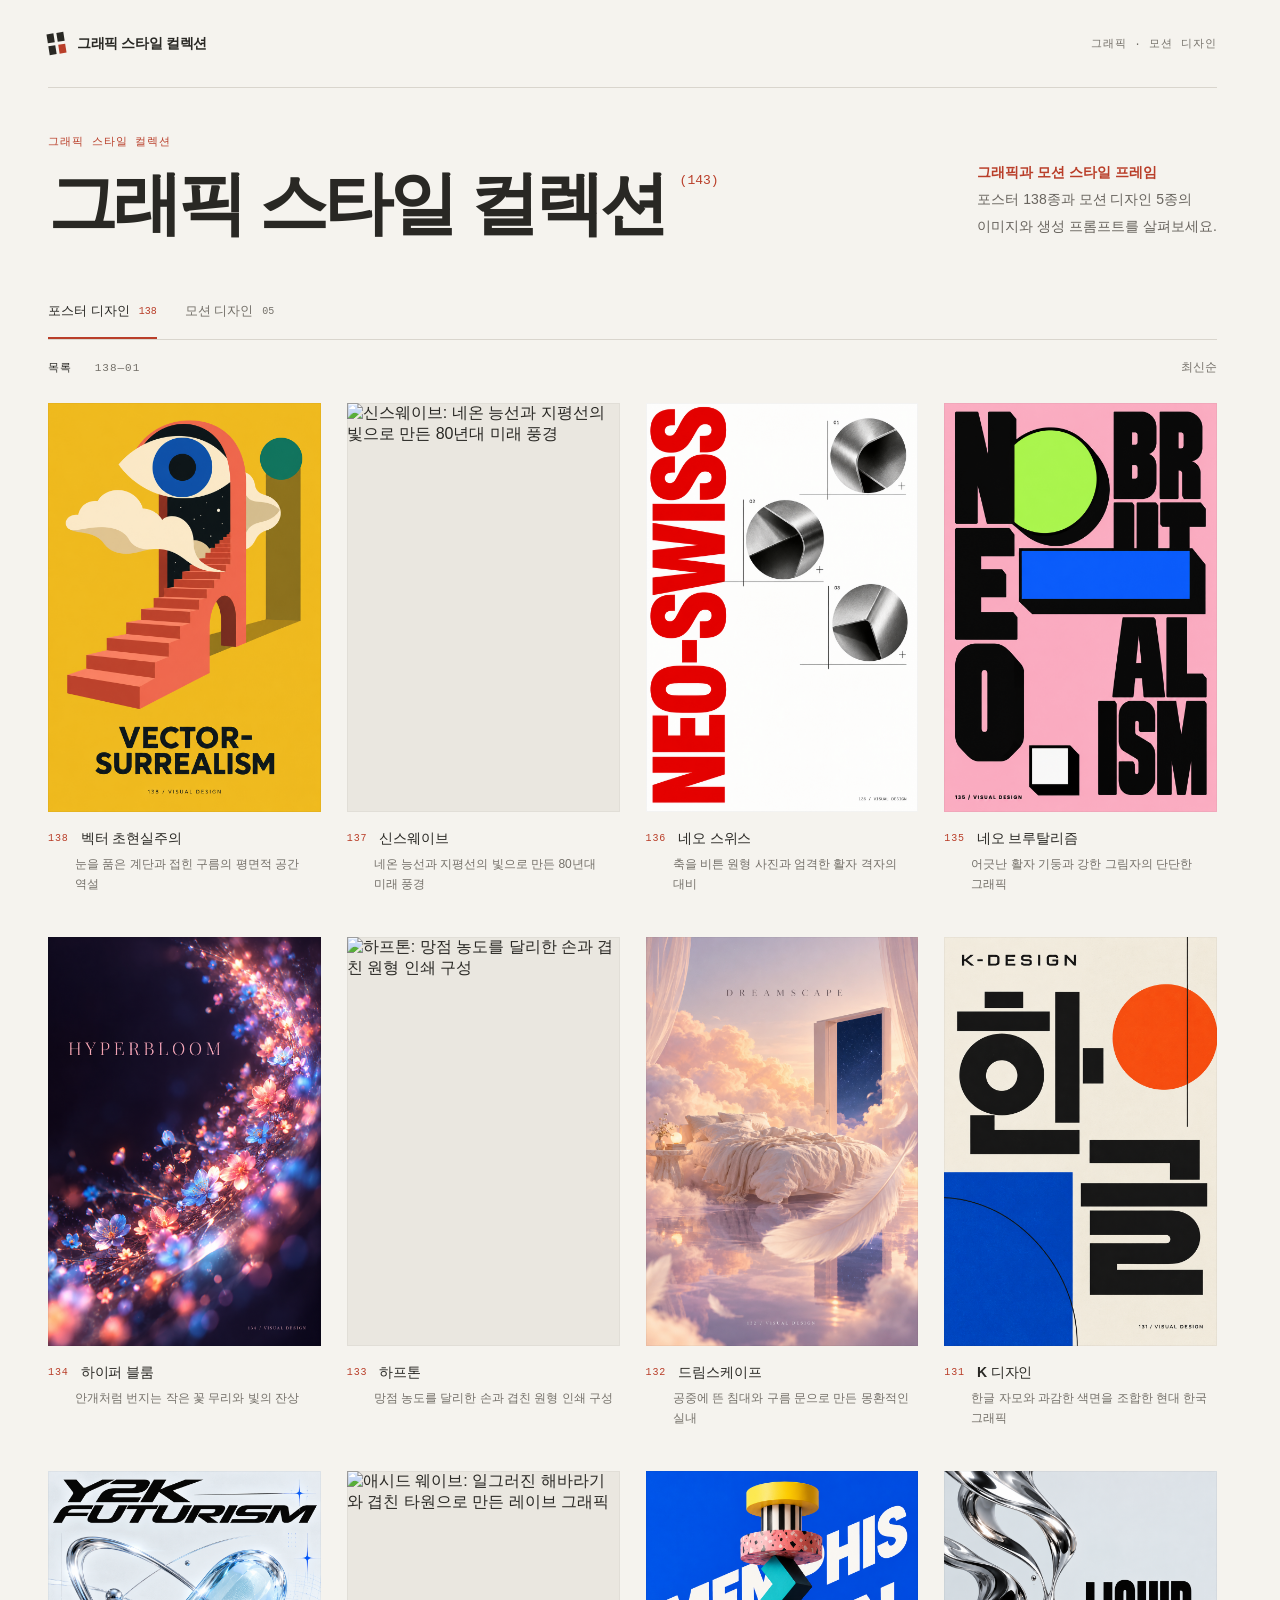
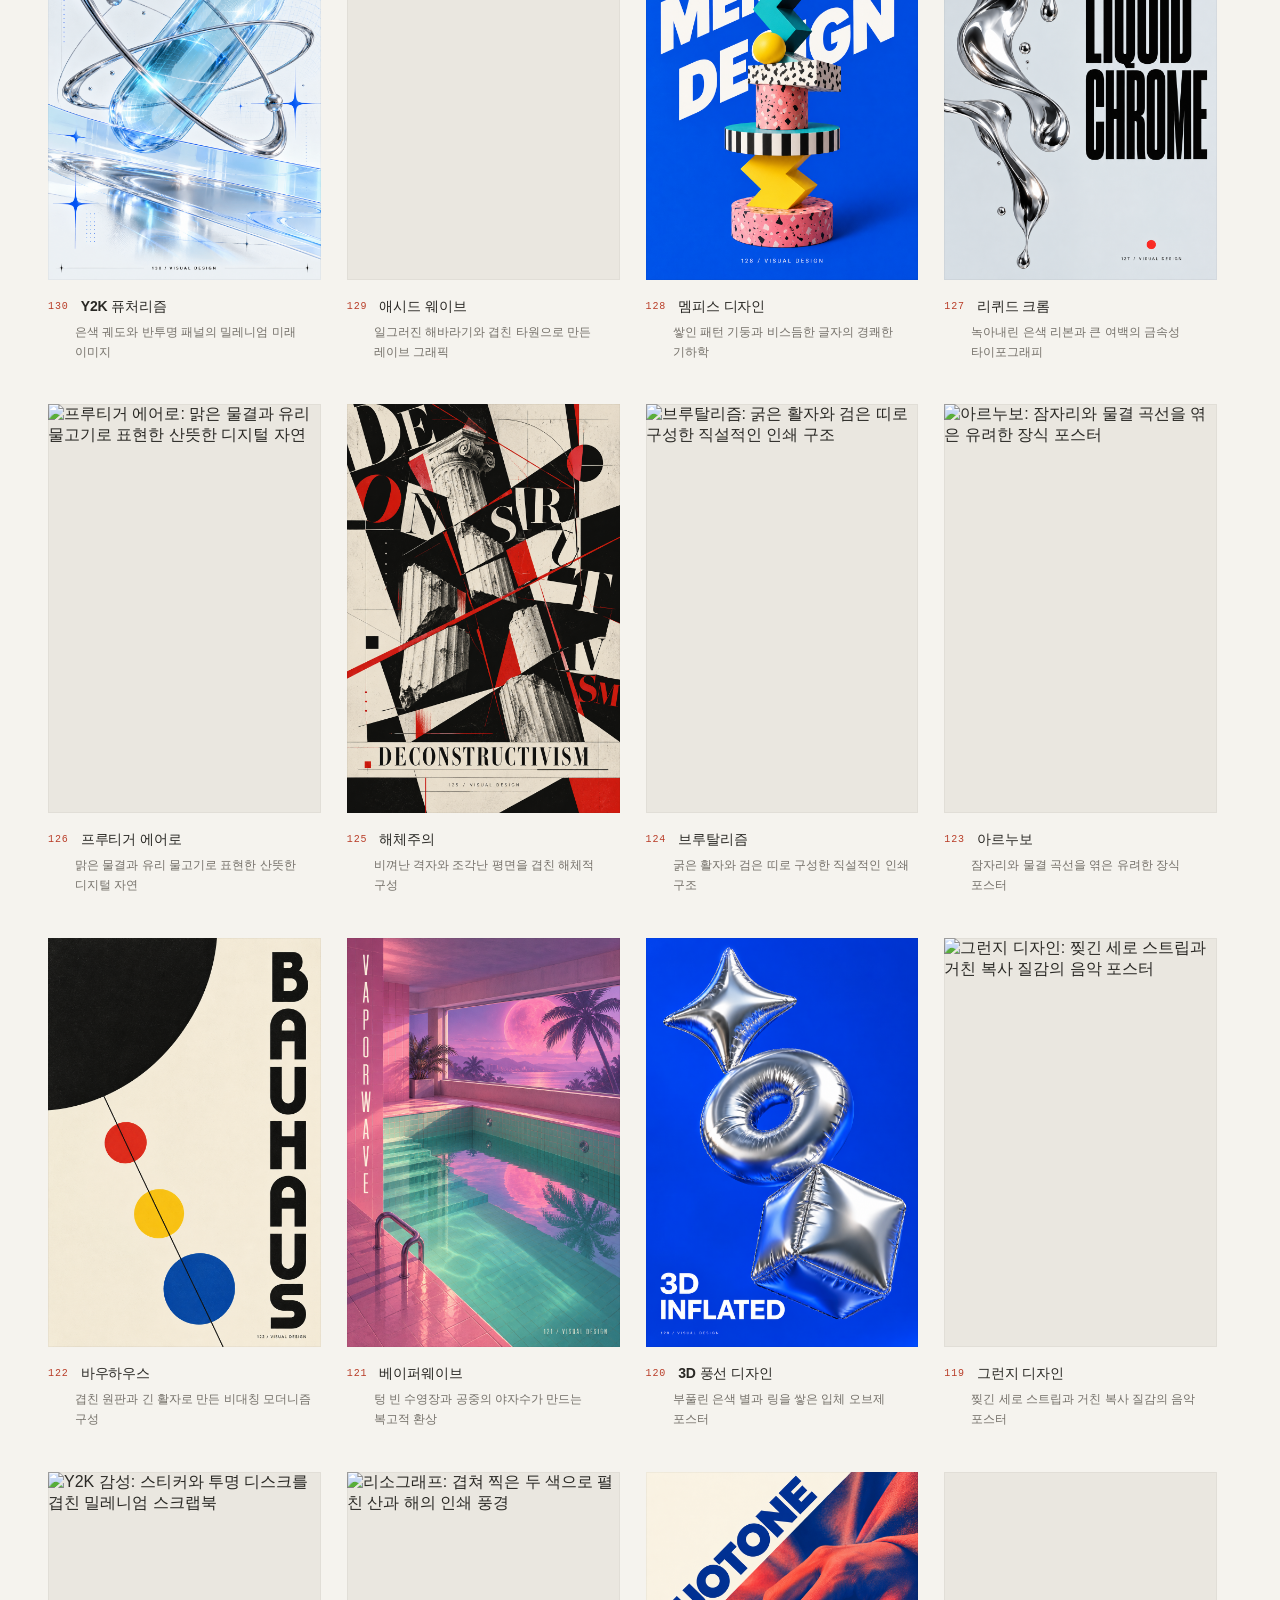
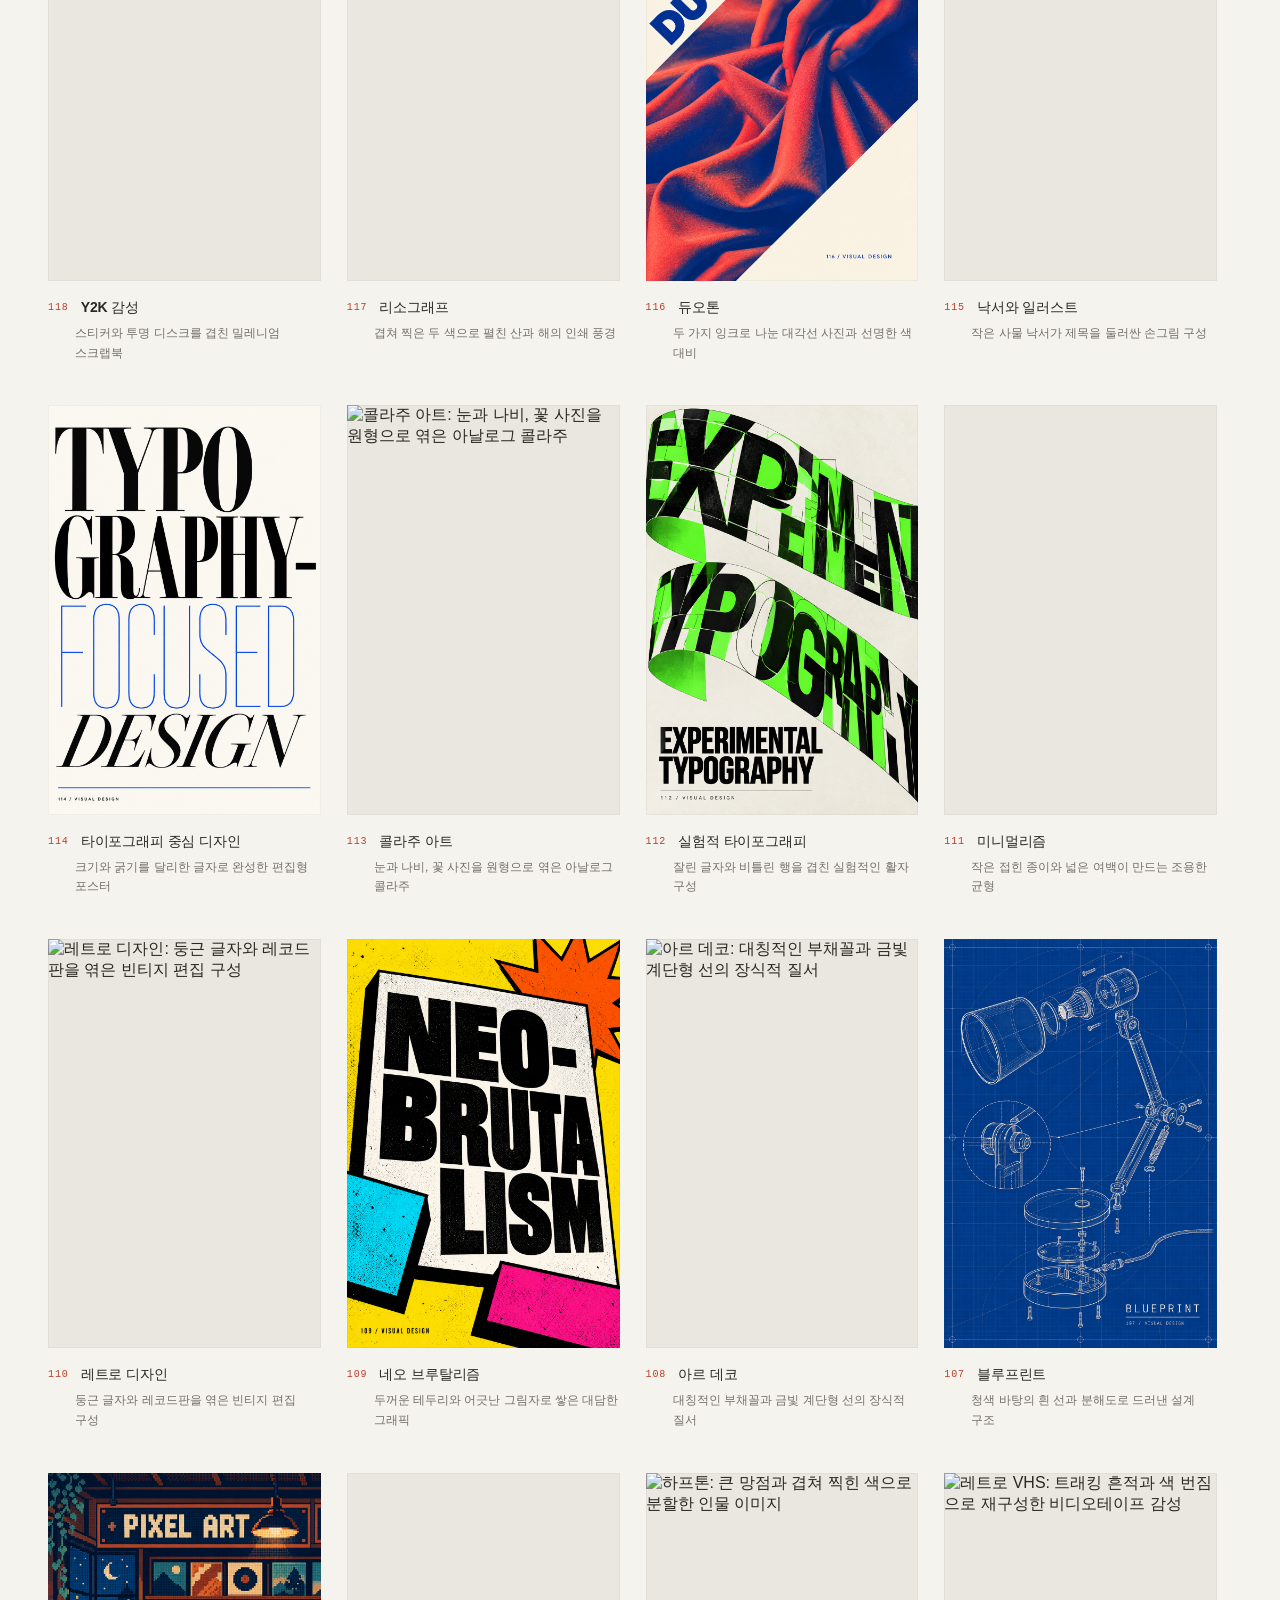
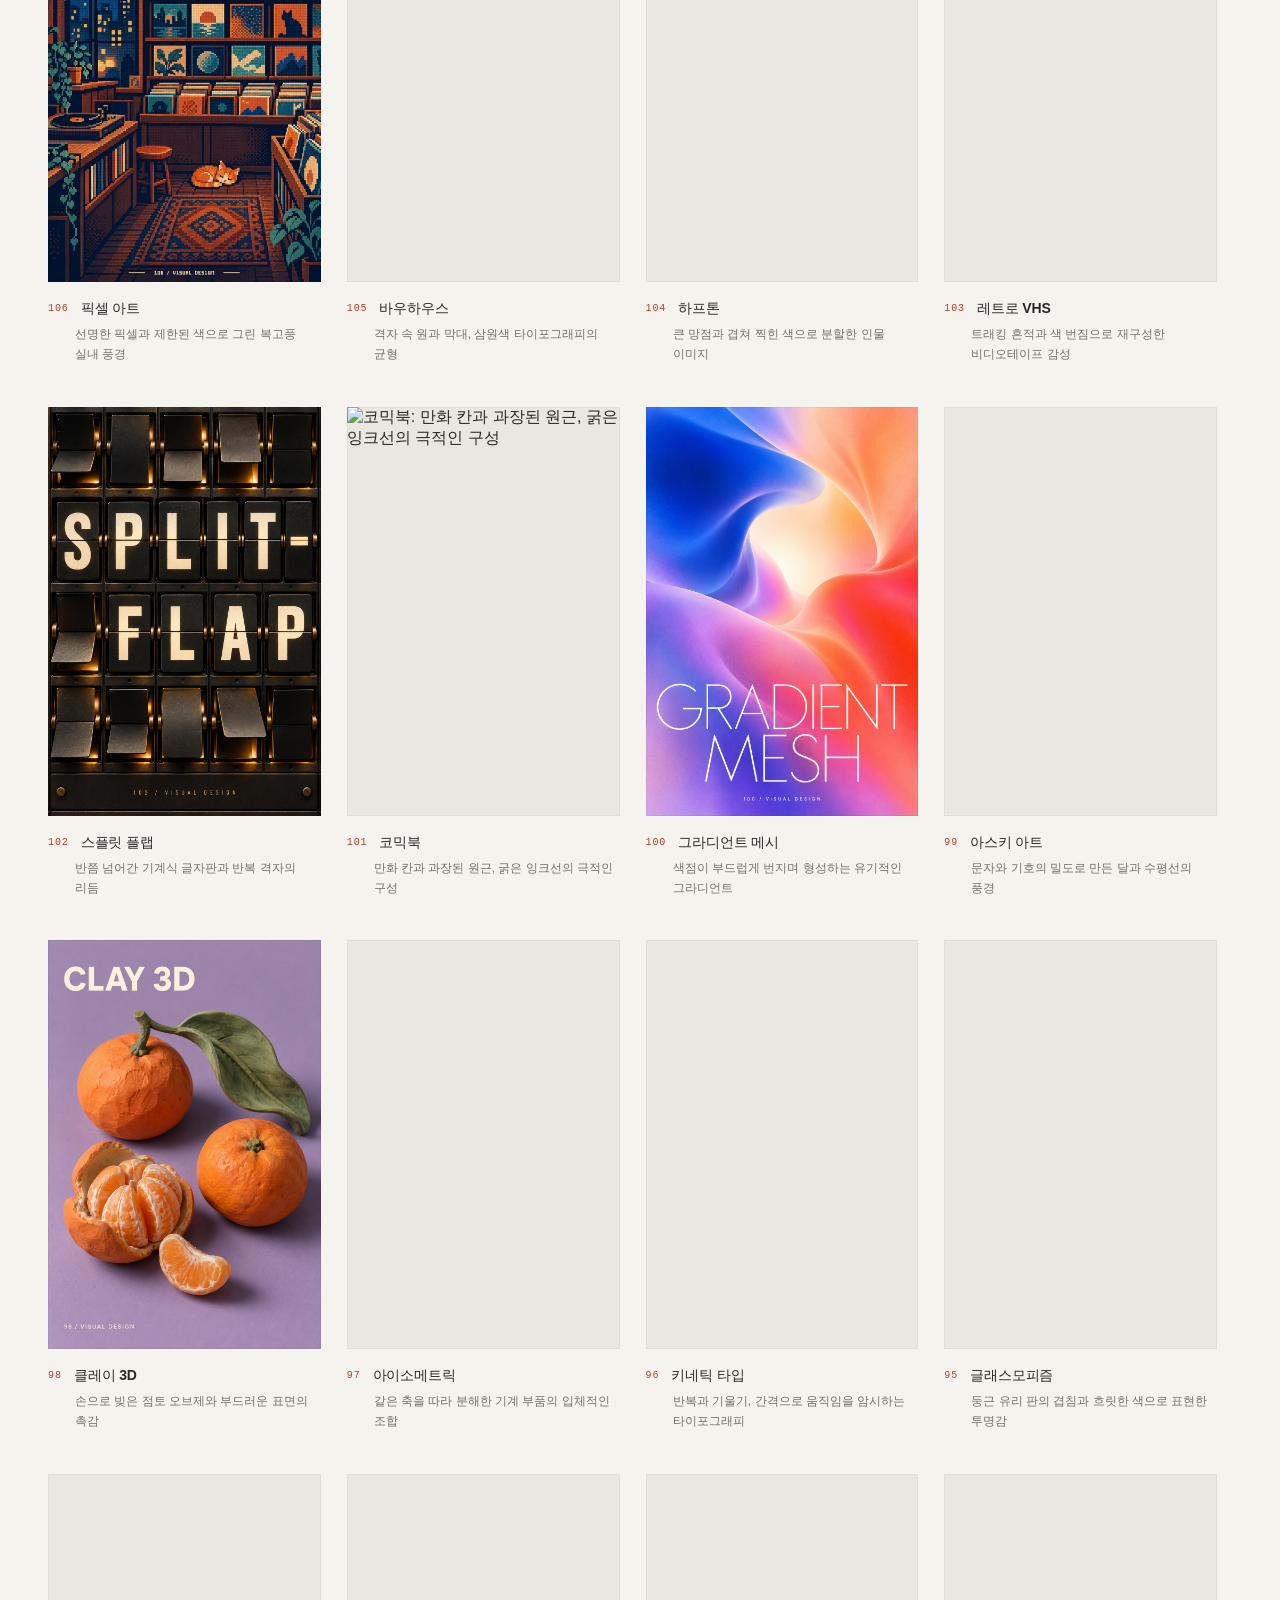
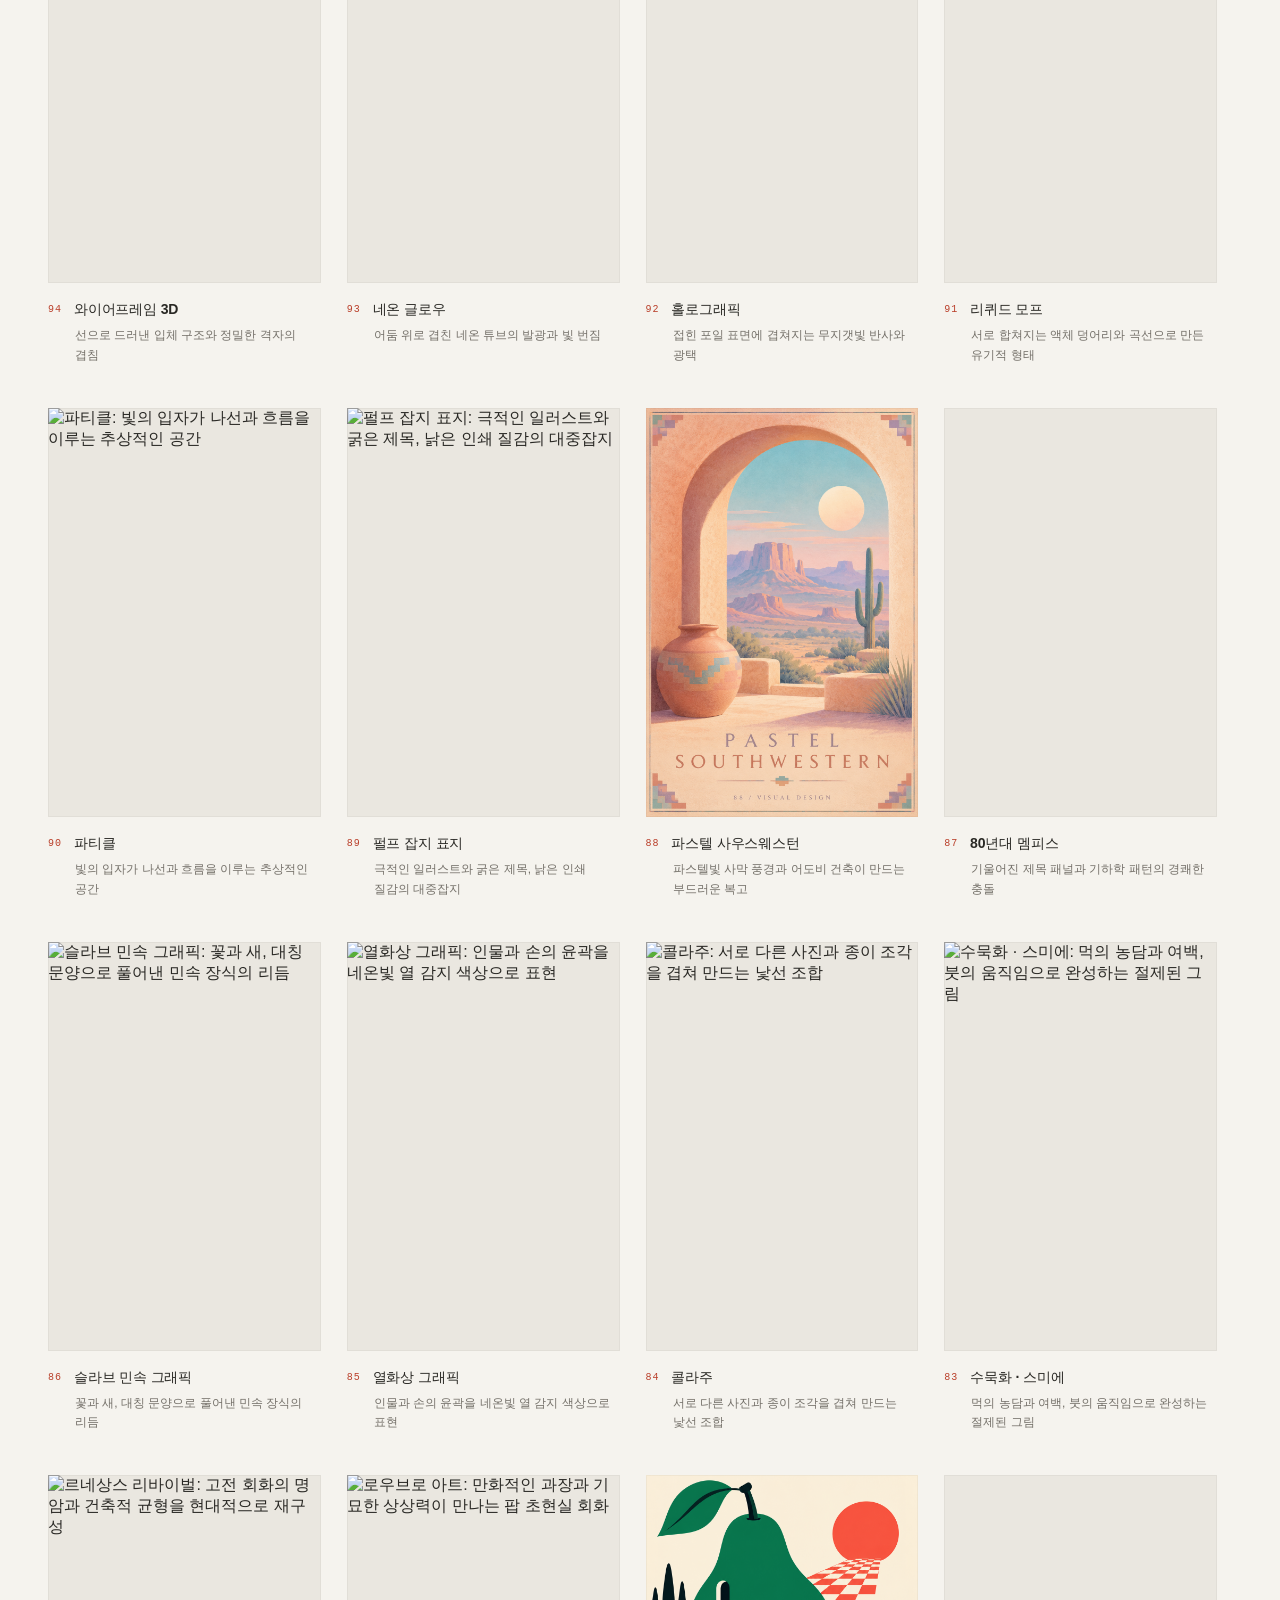
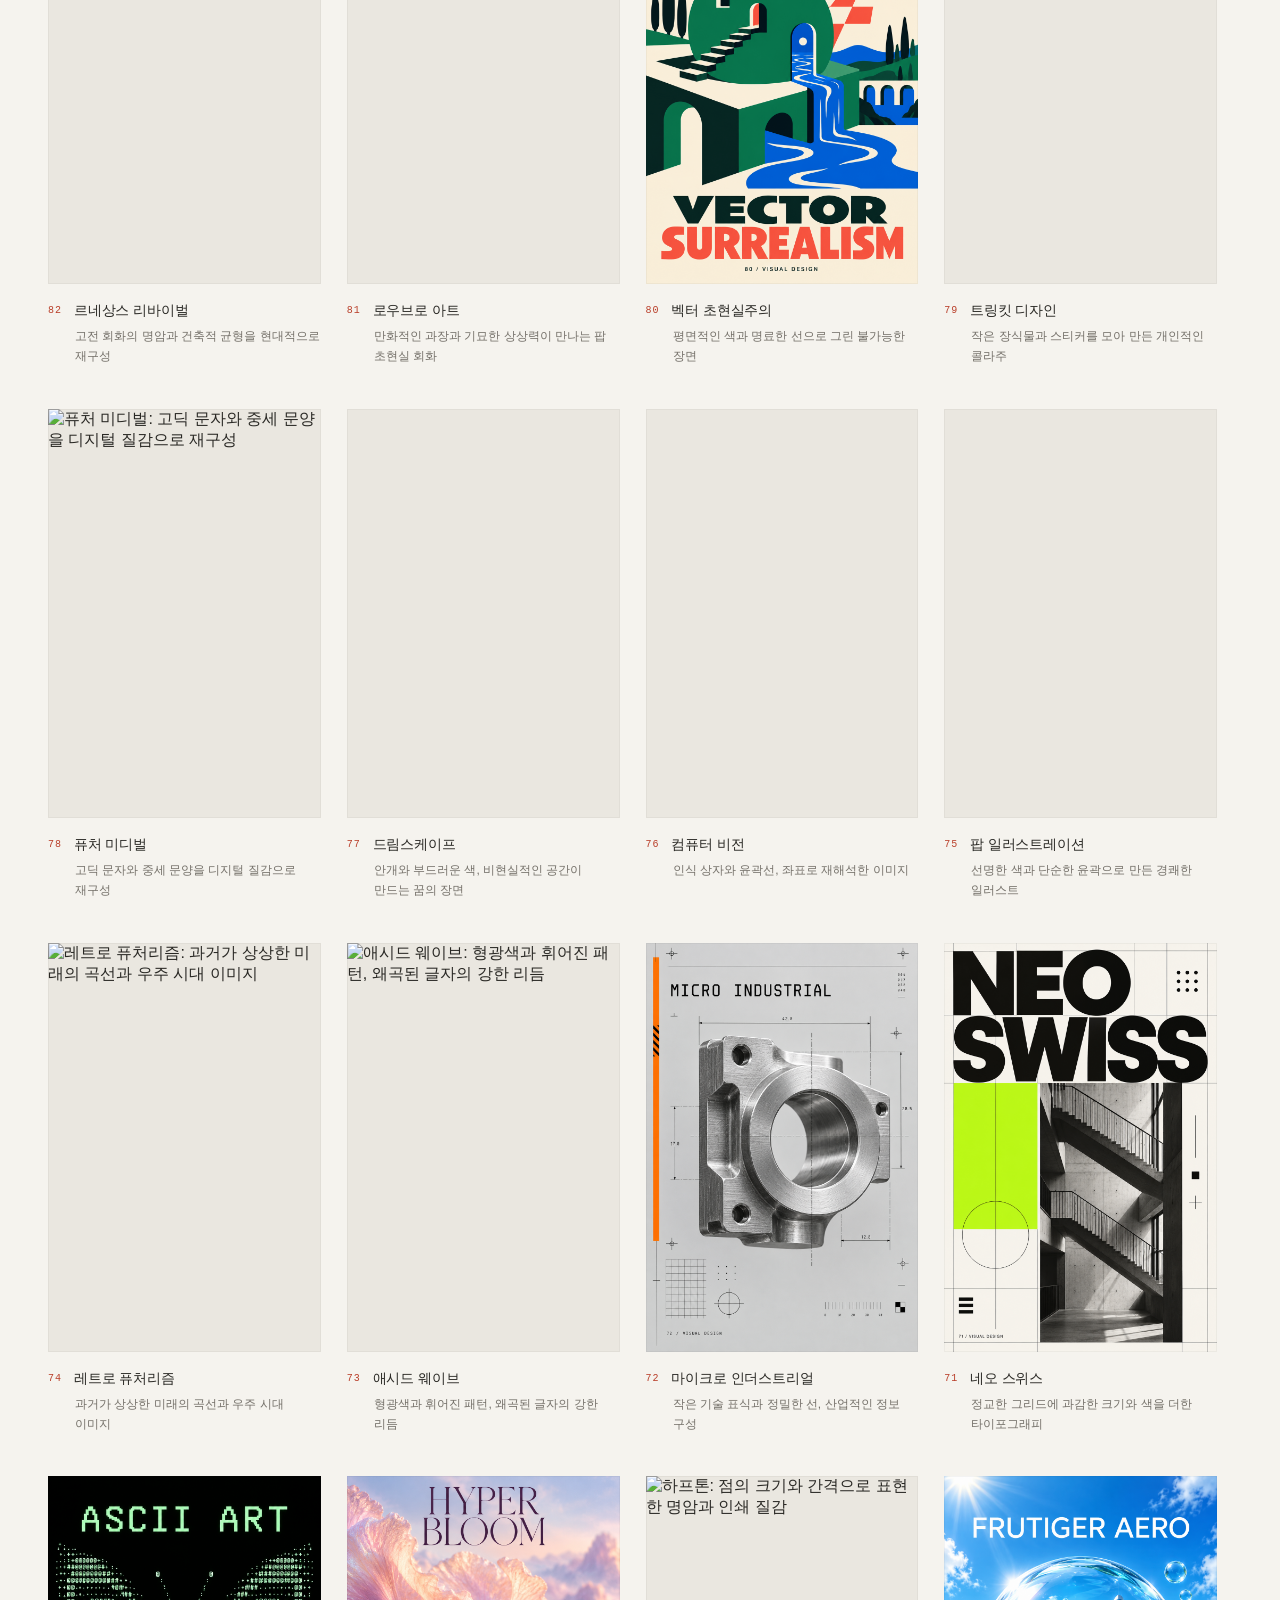
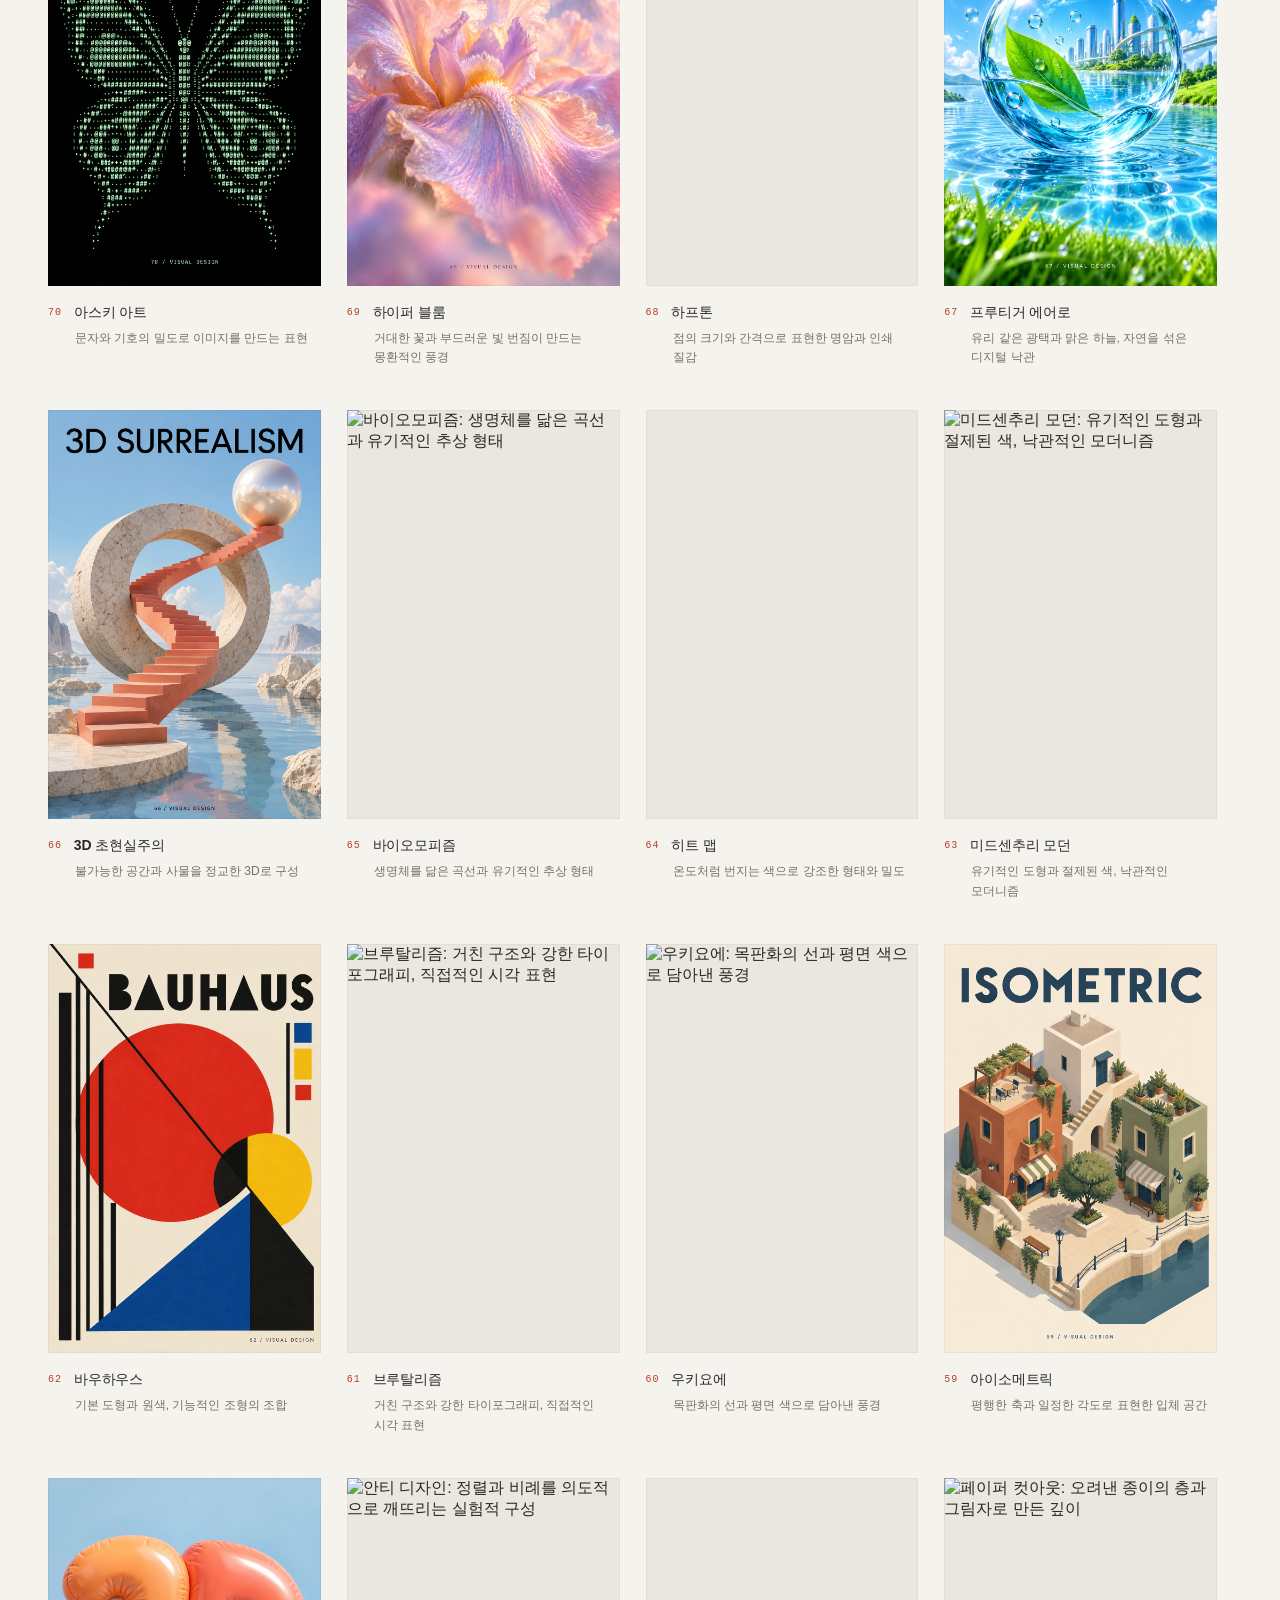
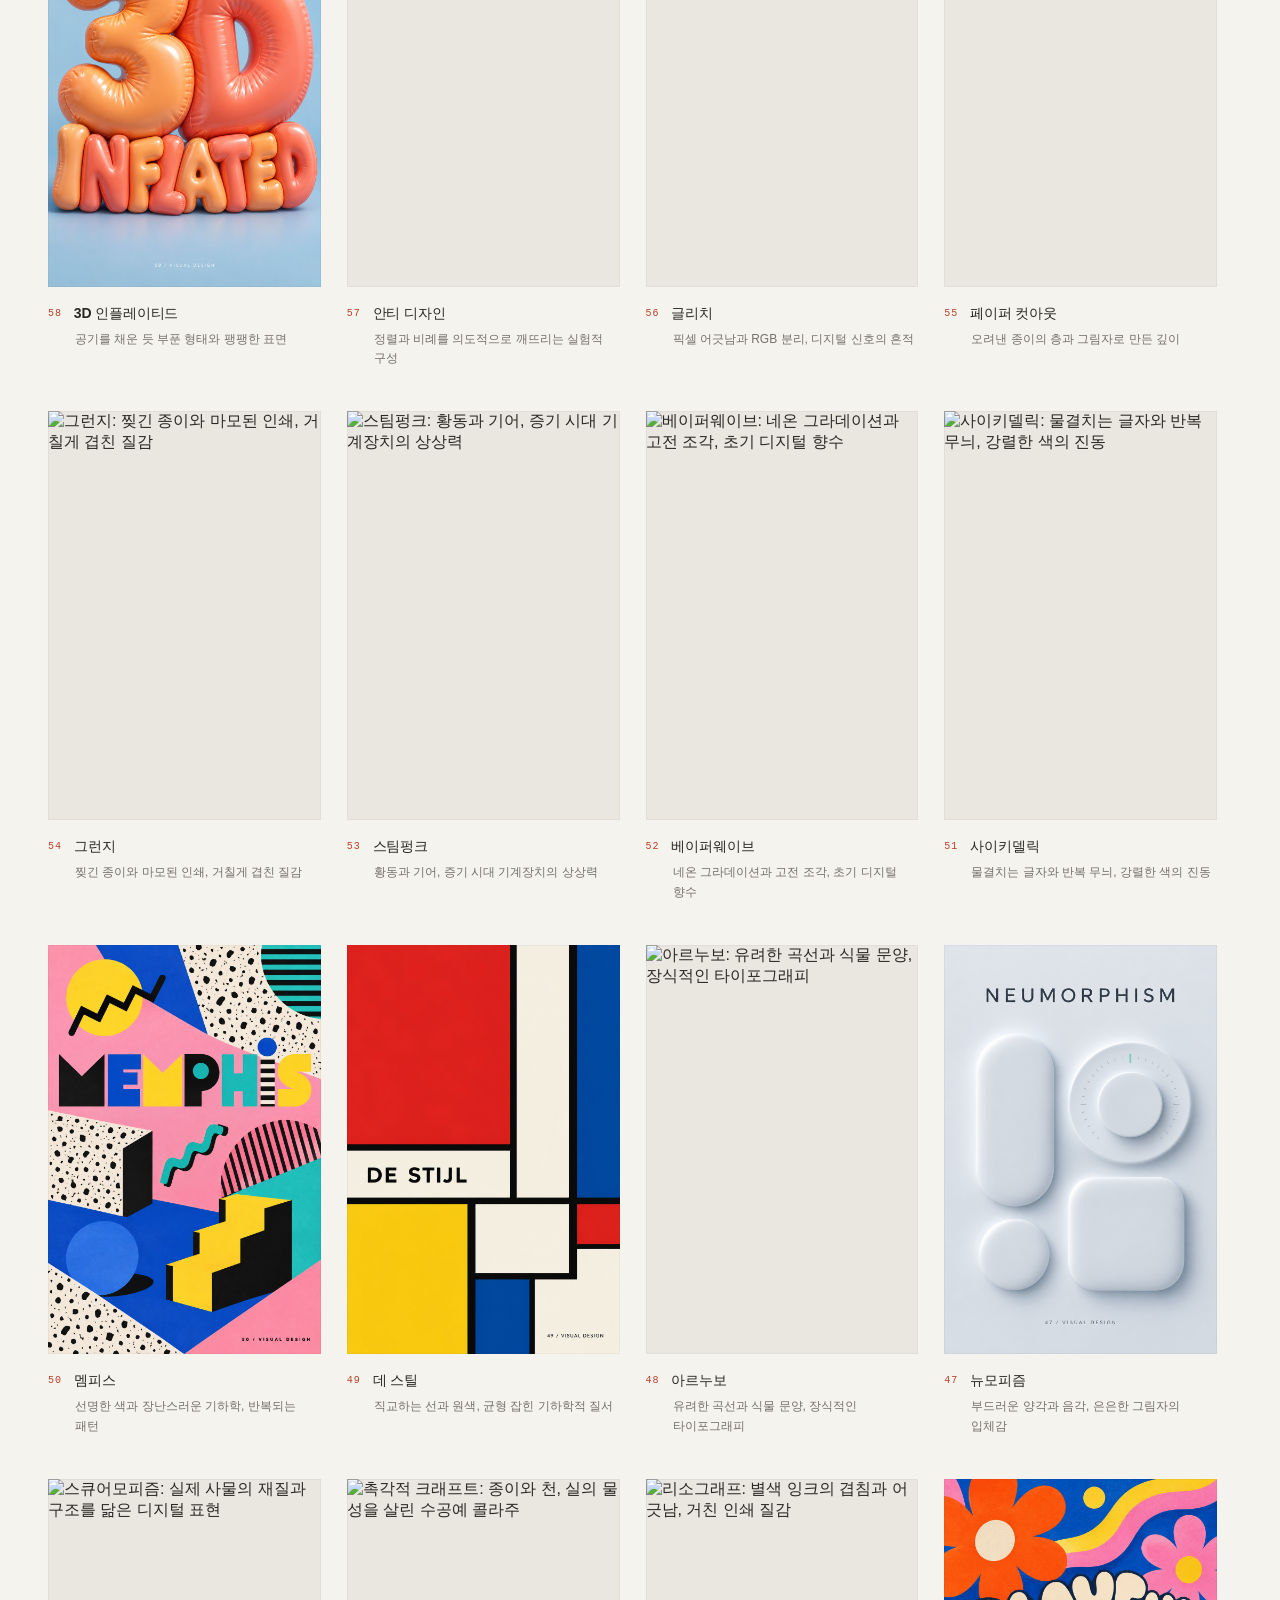
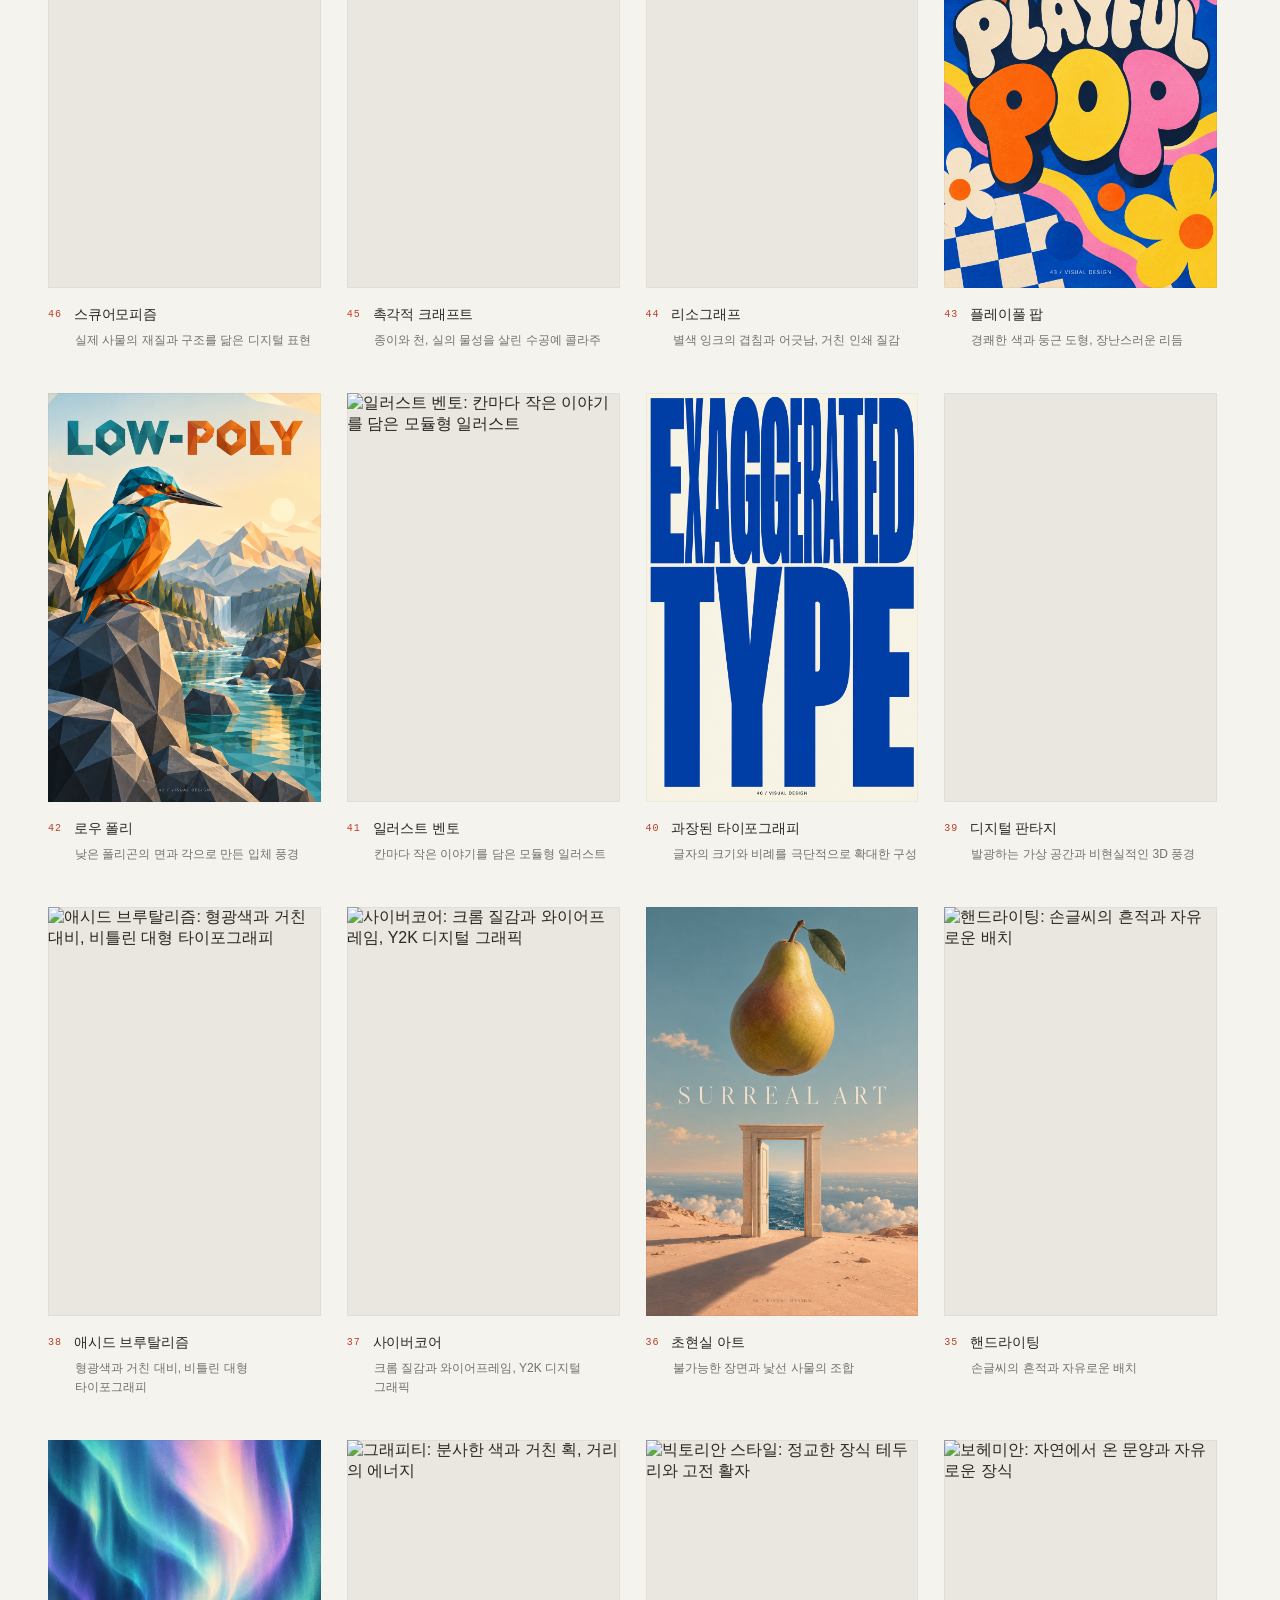
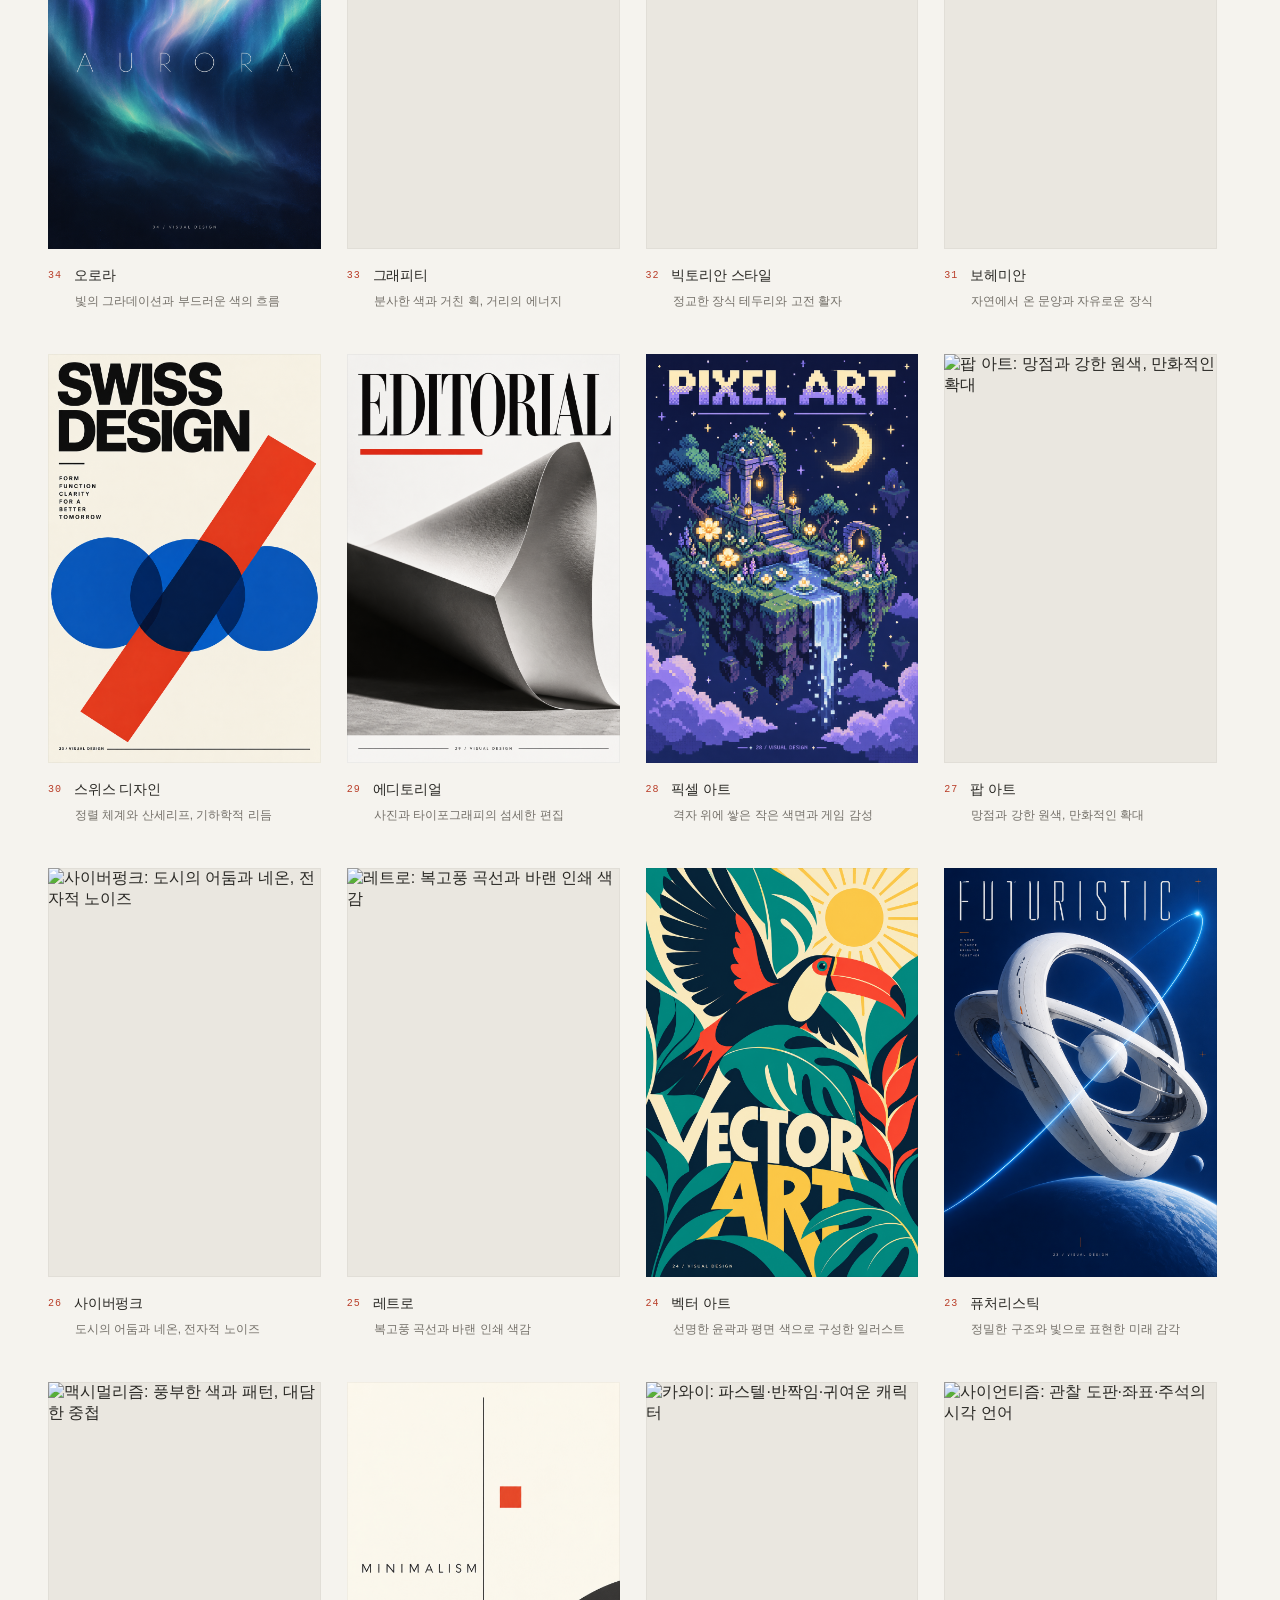
==== commit 628f0a04: "Add 29 graphic poster layouts from reference style lists" ====
--- a/index.html
+++ b/index.html
@@ -3,9 +3,9 @@
 <head>
   <meta charset="UTF-8">
   <meta name="viewport" content="width=device-width, initial-scale=1">
-  <meta name="description" content="포스터 109종, 모션 디자인 스타일 프레임 5종. 디자인 스타일과 생성 프롬프트를 한곳에서 탐색하세요.">
+  <meta name="description" content="포스터 138종, 모션 디자인 스타일 프레임 5종. 디자인 스타일과 생성 프롬프트를 한곳에서 탐색하세요.">
   <title>그래픽 스타일 컬렉션 — 포스터·모션 디자인</title>
-  <link rel="icon" href="data:image/svg+xml,%3Csvg xmlns='http://www.w3.org/2000/svg' viewBox='0 0 64 64'%3E%3Crect width='64' height='64' rx='12' fill='%23c8442d'/%3E%3Ctext x='32' y='44' text-anchor='middle' font-family='Georgia,serif' font-size='32' fill='%23f6f3ed'%3E114%3C/text%3E%3C/svg%3E">
+  <link rel="icon" href="data:image/svg+xml,%3Csvg xmlns='http://www.w3.org/2000/svg' viewBox='0 0 64 64'%3E%3Crect width='64' height='64' rx='12' fill='%23c8442d'/%3E%3Ctext x='32' y='44' text-anchor='middle' font-family='Georgia,serif' font-size='32' fill='%23f6f3ed'%3E143%3C/text%3E%3C/svg%3E">
   <link rel="stylesheet" href="site.css?v=20261010">
 </head>
 <body>
@@ -17,20 +17,252 @@
     </header>
     <main id="top">
       <section class="intro" aria-labelledby="page-title">
-        <div><p class="eyebrow mono">그래픽 스타일 컬렉션</p><h1 id="page-title"><span class="title-part">그래픽 스타일</span> <span class="title-part">컬렉션<sup>(114)</sup></span></h1></div>
-        <p class="intro-copy"><span class="ai-disclosure">그래픽과 모션 스타일 프레임</span><br>포스터 109종과 모션 디자인 5종의<br> 이미지와 생성 프롬프트를 살펴보세요.</p>
+        <div><p class="eyebrow mono">그래픽 스타일 컬렉션</p><h1 id="page-title"><span class="title-part">그래픽 스타일</span> <span class="title-part">컬렉션<sup>(143)</sup></span></h1></div>
+        <p class="intro-copy"><span class="ai-disclosure">그래픽과 모션 스타일 프레임</span><br>포스터 138종과 모션 디자인 5종의<br> 이미지와 생성 프롬프트를 살펴보세요.</p>
       </section>
       <div class="collection-tabs" role="tablist" aria-label="디자인 컬렉션">
-        <button class="collection-tab" id="poster-tab" role="tab" aria-controls="poster-panel" aria-selected="true" data-collection="posters" tabindex="0">포스터 디자인 <span>109</span></button>
+        <button class="collection-tab" id="poster-tab" role="tab" aria-controls="poster-panel" aria-selected="true" data-collection="posters" tabindex="0">포스터 디자인 <span>138</span></button>
         <button class="collection-tab" id="motion-tab" role="tab" aria-controls="motion-panel" aria-selected="false" data-collection="motion" tabindex="-1">모션 디자인 <span>05</span></button>
       </div>
       <span id="collection-announcement" class="sr-only" aria-live="polite"></span>
       <div id="poster-panel" role="tabpanel" aria-labelledby="poster-tab">
-      <div class="collection-line"><span class="mono"><strong>목록</strong> &nbsp; 109—01</span><span class="instruction">최신순</span></div>
-      <section class="gallery" id="new-styles" aria-label="109가지 디자인 스타일 포스터">
+      <div class="collection-line"><span class="mono"><strong>목록</strong> &nbsp; 138—01</span><span class="instruction">최신순</span></div>
+      <section class="gallery" id="new-styles" aria-label="138가지 디자인 스타일 포스터">
+        <article class="study" id="study-138">
+          <button class="poster-trigger" data-poster="137" aria-label="벡터 초현실주의 포스터 자세히 보기" aria-haspopup="dialog">
+            <img src="output/poster-styles/138-vector-surrealism.png" alt="벡터 초현실주의: 눈을 품은 계단과 접힌 구름의 평면적 공간 역설" width="1024" height="1536" loading="eager" decoding="async" fetchpriority="high">
+            <span class="open-hint" aria-hidden="true">자세히 보기 <span>↗</span></span>
+          </button>
+          <div class="caption"><span class="number mono">138</span><h2>벡터 초현실주의</h2></div>
+          <p class="study-description">눈을 품은 계단과 접힌 구름의 평면적 공간 역설</p>
+        </article>
+        <article class="study" id="study-137">
+          <button class="poster-trigger" data-poster="136" aria-label="신스웨이브 포스터 자세히 보기" aria-haspopup="dialog">
+            <img src="output/poster-styles/137-synthwave.png" alt="신스웨이브: 네온 능선과 지평선의 빛으로 만든 80년대 미래 풍경" width="1024" height="1536" loading="eager" decoding="async">
+            <span class="open-hint" aria-hidden="true">자세히 보기 <span>↗</span></span>
+          </button>
+          <div class="caption"><span class="number mono">137</span><h2>신스웨이브</h2></div>
+          <p class="study-description">네온 능선과 지평선의 빛으로 만든 80년대 미래 풍경</p>
+        </article>
+        <article class="study" id="study-136">
+          <button class="poster-trigger" data-poster="135" aria-label="네오 스위스 포스터 자세히 보기" aria-haspopup="dialog">
+            <img src="output/poster-styles/136-neo-swiss.png" alt="네오 스위스: 축을 비튼 원형 사진과 엄격한 활자 격자의 대비" width="1024" height="1536" loading="eager" decoding="async">
+            <span class="open-hint" aria-hidden="true">자세히 보기 <span>↗</span></span>
+          </button>
+          <div class="caption"><span class="number mono">136</span><h2>네오 스위스</h2></div>
+          <p class="study-description">축을 비튼 원형 사진과 엄격한 활자 격자의 대비</p>
+        </article>
+        <article class="study" id="study-135">
+          <button class="poster-trigger" data-poster="134" aria-label="네오 브루탈리즘 포스터 자세히 보기" aria-haspopup="dialog">
+            <img src="output/poster-styles/135-neo-brutalism.png" alt="네오 브루탈리즘: 어긋난 활자 기둥과 강한 그림자의 단단한 그래픽" width="1024" height="1536" loading="eager" decoding="async">
+            <span class="open-hint" aria-hidden="true">자세히 보기 <span>↗</span></span>
+          </button>
+          <div class="caption"><span class="number mono">135</span><h2>네오 브루탈리즘</h2></div>
+          <p class="study-description">어긋난 활자 기둥과 강한 그림자의 단단한 그래픽</p>
+        </article>
+        <article class="study" id="study-134">
+          <button class="poster-trigger" data-poster="133" aria-label="하이퍼 블룸 포스터 자세히 보기" aria-haspopup="dialog">
+            <img src="output/poster-styles/134-hyperbloom.png" alt="하이퍼 블룸: 안개처럼 번지는 작은 꽃 무리와 빛의 잔상" width="1024" height="1536" loading="lazy" decoding="async">
+            <span class="open-hint" aria-hidden="true">자세히 보기 <span>↗</span></span>
+          </button>
+          <div class="caption"><span class="number mono">134</span><h2>하이퍼 블룸</h2></div>
+          <p class="study-description">안개처럼 번지는 작은 꽃 무리와 빛의 잔상</p>
+        </article>
+        <article class="study" id="study-133">
+          <button class="poster-trigger" data-poster="132" aria-label="하프톤 포스터 자세히 보기" aria-haspopup="dialog">
+            <img src="output/poster-styles/133-halftone.png" alt="하프톤: 망점 농도를 달리한 손과 겹친 원형 인쇄 구성" width="1024" height="1536" loading="lazy" decoding="async">
+            <span class="open-hint" aria-hidden="true">자세히 보기 <span>↗</span></span>
+          </button>
+          <div class="caption"><span class="number mono">133</span><h2>하프톤</h2></div>
+          <p class="study-description">망점 농도를 달리한 손과 겹친 원형 인쇄 구성</p>
+        </article>
+        <article class="study" id="study-132">
+          <button class="poster-trigger" data-poster="131" aria-label="드림스케이프 포스터 자세히 보기" aria-haspopup="dialog">
+            <img src="output/poster-styles/132-dreamscape.png" alt="드림스케이프: 공중에 뜬 침대와 구름 문으로 만든 몽환적인 실내" width="1024" height="1536" loading="lazy" decoding="async">
+            <span class="open-hint" aria-hidden="true">자세히 보기 <span>↗</span></span>
+          </button>
+          <div class="caption"><span class="number mono">132</span><h2>드림스케이프</h2></div>
+          <p class="study-description">공중에 뜬 침대와 구름 문으로 만든 몽환적인 실내</p>
+        </article>
+        <article class="study" id="study-131">
+          <button class="poster-trigger" data-poster="130" aria-label="K 디자인 포스터 자세히 보기" aria-haspopup="dialog">
+            <img src="output/poster-styles/131-k-design.png" alt="K 디자인: 한글 자모와 과감한 색면을 조합한 현대 한국 그래픽" width="1024" height="1536" loading="lazy" decoding="async">
+            <span class="open-hint" aria-hidden="true">자세히 보기 <span>↗</span></span>
+          </button>
+          <div class="caption"><span class="number mono">131</span><h2>K 디자인</h2></div>
+          <p class="study-description">한글 자모와 과감한 색면을 조합한 현대 한국 그래픽</p>
+        </article>
+        <article class="study" id="study-130">
+          <button class="poster-trigger" data-poster="129" aria-label="Y2K 퓨처리즘 포스터 자세히 보기" aria-haspopup="dialog">
+            <img src="output/poster-styles/130-y2k-futurism.png" alt="Y2K 퓨처리즘: 은색 궤도와 반투명 패널의 밀레니엄 미래 이미지" width="1024" height="1536" loading="lazy" decoding="async">
+            <span class="open-hint" aria-hidden="true">자세히 보기 <span>↗</span></span>
+          </button>
+          <div class="caption"><span class="number mono">130</span><h2>Y2K 퓨처리즘</h2></div>
+          <p class="study-description">은색 궤도와 반투명 패널의 밀레니엄 미래 이미지</p>
+        </article>
+        <article class="study" id="study-129">
+          <button class="poster-trigger" data-poster="128" aria-label="애시드 웨이브 포스터 자세히 보기" aria-haspopup="dialog">
+            <img src="output/poster-styles/129-acidwave.png" alt="애시드 웨이브: 일그러진 해바라기와 겹친 타원으로 만든 레이브 그래픽" width="1024" height="1536" loading="lazy" decoding="async">
+            <span class="open-hint" aria-hidden="true">자세히 보기 <span>↗</span></span>
+          </button>
+          <div class="caption"><span class="number mono">129</span><h2>애시드 웨이브</h2></div>
+          <p class="study-description">일그러진 해바라기와 겹친 타원으로 만든 레이브 그래픽</p>
+        </article>
+        <article class="study" id="study-128">
+          <button class="poster-trigger" data-poster="127" aria-label="멤피스 디자인 포스터 자세히 보기" aria-haspopup="dialog">
+            <img src="output/poster-styles/128-memphis-design.png" alt="멤피스 디자인: 쌓인 패턴 기둥과 비스듬한 글자의 경쾌한 기하학" width="1024" height="1536" loading="lazy" decoding="async">
+            <span class="open-hint" aria-hidden="true">자세히 보기 <span>↗</span></span>
+          </button>
+          <div class="caption"><span class="number mono">128</span><h2>멤피스 디자인</h2></div>
+          <p class="study-description">쌓인 패턴 기둥과 비스듬한 글자의 경쾌한 기하학</p>
+        </article>
+        <article class="study" id="study-127">
+          <button class="poster-trigger" data-poster="126" aria-label="리퀴드 크롬 포스터 자세히 보기" aria-haspopup="dialog">
+            <img src="output/poster-styles/127-liquid-chrome.png" alt="리퀴드 크롬: 녹아내린 은색 리본과 큰 여백의 금속성 타이포그래피" width="1024" height="1536" loading="lazy" decoding="async">
+            <span class="open-hint" aria-hidden="true">자세히 보기 <span>↗</span></span>
+          </button>
+          <div class="caption"><span class="number mono">127</span><h2>리퀴드 크롬</h2></div>
+          <p class="study-description">녹아내린 은색 리본과 큰 여백의 금속성 타이포그래피</p>
+        </article>
+        <article class="study" id="study-126">
+          <button class="poster-trigger" data-poster="125" aria-label="프루티거 에어로 포스터 자세히 보기" aria-haspopup="dialog">
+            <img src="output/poster-styles/126-frutiger-aero.png" alt="프루티거 에어로: 맑은 물결과 유리 물고기로 표현한 산뜻한 디지털 자연" width="1024" height="1536" loading="lazy" decoding="async">
+            <span class="open-hint" aria-hidden="true">자세히 보기 <span>↗</span></span>
+          </button>
+          <div class="caption"><span class="number mono">126</span><h2>프루티거 에어로</h2></div>
+          <p class="study-description">맑은 물결과 유리 물고기로 표현한 산뜻한 디지털 자연</p>
+        </article>
+        <article class="study" id="study-125">
+          <button class="poster-trigger" data-poster="124" aria-label="해체주의 포스터 자세히 보기" aria-haspopup="dialog">
+            <img src="output/poster-styles/125-deconstructivism.png" alt="해체주의: 비껴난 격자와 조각난 평면을 겹친 해체적 구성" width="1024" height="1536" loading="lazy" decoding="async">
+            <span class="open-hint" aria-hidden="true">자세히 보기 <span>↗</span></span>
+          </button>
+          <div class="caption"><span class="number mono">125</span><h2>해체주의</h2></div>
+          <p class="study-description">비껴난 격자와 조각난 평면을 겹친 해체적 구성</p>
+        </article>
+        <article class="study" id="study-124">
+          <button class="poster-trigger" data-poster="123" aria-label="브루탈리즘 포스터 자세히 보기" aria-haspopup="dialog">
+            <img src="output/poster-styles/124-brutalism.png" alt="브루탈리즘: 굵은 활자와 검은 띠로 구성한 직설적인 인쇄 구조" width="1024" height="1536" loading="lazy" decoding="async">
+            <span class="open-hint" aria-hidden="true">자세히 보기 <span>↗</span></span>
+          </button>
+          <div class="caption"><span class="number mono">124</span><h2>브루탈리즘</h2></div>
+          <p class="study-description">굵은 활자와 검은 띠로 구성한 직설적인 인쇄 구조</p>
+        </article>
+        <article class="study" id="study-123">
+          <button class="poster-trigger" data-poster="122" aria-label="아르누보 포스터 자세히 보기" aria-haspopup="dialog">
+            <img src="output/poster-styles/123-art-nouveau.png" alt="아르누보: 잠자리와 물결 곡선을 엮은 유려한 장식 포스터" width="1024" height="1536" loading="lazy" decoding="async">
+            <span class="open-hint" aria-hidden="true">자세히 보기 <span>↗</span></span>
+          </button>
+          <div class="caption"><span class="number mono">123</span><h2>아르누보</h2></div>
+          <p class="study-description">잠자리와 물결 곡선을 엮은 유려한 장식 포스터</p>
+        </article>
+        <article class="study" id="study-122">
+          <button class="poster-trigger" data-poster="121" aria-label="바우하우스 포스터 자세히 보기" aria-haspopup="dialog">
+            <img src="output/poster-styles/122-bauhaus.png" alt="바우하우스: 겹친 원판과 긴 활자로 만든 비대칭 모더니즘 구성" width="1024" height="1536" loading="lazy" decoding="async">
+            <span class="open-hint" aria-hidden="true">자세히 보기 <span>↗</span></span>
+          </button>
+          <div class="caption"><span class="number mono">122</span><h2>바우하우스</h2></div>
+          <p class="study-description">겹친 원판과 긴 활자로 만든 비대칭 모더니즘 구성</p>
+        </article>
+        <article class="study" id="study-121">
+          <button class="poster-trigger" data-poster="120" aria-label="베이퍼웨이브 포스터 자세히 보기" aria-haspopup="dialog">
+            <img src="output/poster-styles/121-vaporwave.png" alt="베이퍼웨이브: 텅 빈 수영장과 공중의 야자수가 만드는 복고적 환상" width="1024" height="1536" loading="lazy" decoding="async">
+            <span class="open-hint" aria-hidden="true">자세히 보기 <span>↗</span></span>
+          </button>
+          <div class="caption"><span class="number mono">121</span><h2>베이퍼웨이브</h2></div>
+          <p class="study-description">텅 빈 수영장과 공중의 야자수가 만드는 복고적 환상</p>
+        </article>
+        <article class="study" id="study-120">
+          <button class="poster-trigger" data-poster="119" aria-label="3D 풍선 디자인 포스터 자세히 보기" aria-haspopup="dialog">
+            <img src="output/poster-styles/120-3d-inflated-design.png" alt="3D 풍선 디자인: 부풀린 은색 별과 링을 쌓은 입체 오브제 포스터" width="1024" height="1536" loading="lazy" decoding="async">
+            <span class="open-hint" aria-hidden="true">자세히 보기 <span>↗</span></span>
+          </button>
+          <div class="caption"><span class="number mono">120</span><h2>3D 풍선 디자인</h2></div>
+          <p class="study-description">부풀린 은색 별과 링을 쌓은 입체 오브제 포스터</p>
+        </article>
+        <article class="study" id="study-119">
+          <button class="poster-trigger" data-poster="118" aria-label="그런지 디자인 포스터 자세히 보기" aria-haspopup="dialog">
+            <img src="output/poster-styles/119-grunge-design.png" alt="그런지 디자인: 찢긴 세로 스트립과 거친 복사 질감의 음악 포스터" width="1024" height="1536" loading="lazy" decoding="async">
+            <span class="open-hint" aria-hidden="true">자세히 보기 <span>↗</span></span>
+          </button>
+          <div class="caption"><span class="number mono">119</span><h2>그런지 디자인</h2></div>
+          <p class="study-description">찢긴 세로 스트립과 거친 복사 질감의 음악 포스터</p>
+        </article>
+        <article class="study" id="study-118">
+          <button class="poster-trigger" data-poster="117" aria-label="Y2K 감성 포스터 자세히 보기" aria-haspopup="dialog">
+            <img src="output/poster-styles/118-y2k-aesthetic.png" alt="Y2K 감성: 스티커와 투명 디스크를 겹친 밀레니엄 스크랩북" width="1024" height="1536" loading="lazy" decoding="async">
+            <span class="open-hint" aria-hidden="true">자세히 보기 <span>↗</span></span>
+          </button>
+          <div class="caption"><span class="number mono">118</span><h2>Y2K 감성</h2></div>
+          <p class="study-description">스티커와 투명 디스크를 겹친 밀레니엄 스크랩북</p>
+        </article>
+        <article class="study" id="study-117">
+          <button class="poster-trigger" data-poster="116" aria-label="리소그래프 포스터 자세히 보기" aria-haspopup="dialog">
+            <img src="output/poster-styles/117-risograph.png" alt="리소그래프: 겹쳐 찍은 두 색으로 펼친 산과 해의 인쇄 풍경" width="1024" height="1536" loading="lazy" decoding="async">
+            <span class="open-hint" aria-hidden="true">자세히 보기 <span>↗</span></span>
+          </button>
+          <div class="caption"><span class="number mono">117</span><h2>리소그래프</h2></div>
+          <p class="study-description">겹쳐 찍은 두 색으로 펼친 산과 해의 인쇄 풍경</p>
+        </article>
+        <article class="study" id="study-116">
+          <button class="poster-trigger" data-poster="115" aria-label="듀오톤 포스터 자세히 보기" aria-haspopup="dialog">
+            <img src="output/poster-styles/116-duotone.png" alt="듀오톤: 두 가지 잉크로 나눈 대각선 사진과 선명한 색 대비" width="1024" height="1536" loading="lazy" decoding="async">
+            <span class="open-hint" aria-hidden="true">자세히 보기 <span>↗</span></span>
+          </button>
+          <div class="caption"><span class="number mono">116</span><h2>듀오톤</h2></div>
+          <p class="study-description">두 가지 잉크로 나눈 대각선 사진과 선명한 색 대비</p>
+        </article>
+        <article class="study" id="study-115">
+          <button class="poster-trigger" data-poster="114" aria-label="낙서와 일러스트 포스터 자세히 보기" aria-haspopup="dialog">
+            <img src="output/poster-styles/115-doodle-illustrative.png" alt="낙서와 일러스트: 작은 사물 낙서가 제목을 둘러싼 손그림 구성" width="1024" height="1536" loading="lazy" decoding="async">
+            <span class="open-hint" aria-hidden="true">자세히 보기 <span>↗</span></span>
+          </button>
+          <div class="caption"><span class="number mono">115</span><h2>낙서와 일러스트</h2></div>
+          <p class="study-description">작은 사물 낙서가 제목을 둘러싼 손그림 구성</p>
+        </article>
+        <article class="study" id="study-114">
+          <button class="poster-trigger" data-poster="113" aria-label="타이포그래피 중심 디자인 포스터 자세히 보기" aria-haspopup="dialog">
+            <img src="output/poster-styles/114-typography-focused-design.png" alt="타이포그래피 중심 디자인: 크기와 굵기를 달리한 글자로 완성한 편집형 포스터" width="1024" height="1536" loading="lazy" decoding="async">
+            <span class="open-hint" aria-hidden="true">자세히 보기 <span>↗</span></span>
+          </button>
+          <div class="caption"><span class="number mono">114</span><h2>타이포그래피 중심 디자인</h2></div>
+          <p class="study-description">크기와 굵기를 달리한 글자로 완성한 편집형 포스터</p>
+        </article>
+        <article class="study" id="study-113">
+          <button class="poster-trigger" data-poster="112" aria-label="콜라주 아트 포스터 자세히 보기" aria-haspopup="dialog">
+            <img src="output/poster-styles/113-collage-art.png" alt="콜라주 아트: 눈과 나비, 꽃 사진을 원형으로 엮은 아날로그 콜라주" width="1024" height="1536" loading="lazy" decoding="async">
+            <span class="open-hint" aria-hidden="true">자세히 보기 <span>↗</span></span>
+          </button>
+          <div class="caption"><span class="number mono">113</span><h2>콜라주 아트</h2></div>
+          <p class="study-description">눈과 나비, 꽃 사진을 원형으로 엮은 아날로그 콜라주</p>
+        </article>
+        <article class="study" id="study-112">
+          <button class="poster-trigger" data-poster="111" aria-label="실험적 타이포그래피 포스터 자세히 보기" aria-haspopup="dialog">
+            <img src="output/poster-styles/112-experimental-typography.png" alt="실험적 타이포그래피: 잘린 글자와 비틀린 행을 겹친 실험적인 활자 구성" width="1024" height="1536" loading="lazy" decoding="async">
+            <span class="open-hint" aria-hidden="true">자세히 보기 <span>↗</span></span>
+          </button>
+          <div class="caption"><span class="number mono">112</span><h2>실험적 타이포그래피</h2></div>
+          <p class="study-description">잘린 글자와 비틀린 행을 겹친 실험적인 활자 구성</p>
+        </article>
+        <article class="study" id="study-111">
+          <button class="poster-trigger" data-poster="110" aria-label="미니멀리즘 포스터 자세히 보기" aria-haspopup="dialog">
+            <img src="output/poster-styles/111-minimalism.png" alt="미니멀리즘: 작은 접힌 종이와 넓은 여백이 만드는 조용한 균형" width="1024" height="1536" loading="lazy" decoding="async">
+            <span class="open-hint" aria-hidden="true">자세히 보기 <span>↗</span></span>
+          </button>
+          <div class="caption"><span class="number mono">111</span><h2>미니멀리즘</h2></div>
+          <p class="study-description">작은 접힌 종이와 넓은 여백이 만드는 조용한 균형</p>
+        </article>
+        <article class="study" id="study-110">
+          <button class="poster-trigger" data-poster="109" aria-label="레트로 디자인 포스터 자세히 보기" aria-haspopup="dialog">
+            <img src="output/poster-styles/110-retro-design.png" alt="레트로 디자인: 둥근 글자와 레코드판을 엮은 빈티지 편집 구성" width="1024" height="1536" loading="lazy" decoding="async">
+            <span class="open-hint" aria-hidden="true">자세히 보기 <span>↗</span></span>
+          </button>
+          <div class="caption"><span class="number mono">110</span><h2>레트로 디자인</h2></div>
+          <p class="study-description">둥근 글자와 레코드판을 엮은 빈티지 편집 구성</p>
+        </article>
         <article class="study" id="study-109">
           <button class="poster-trigger" data-poster="108" aria-label="네오 브루탈리즘 포스터 자세히 보기" aria-haspopup="dialog">
-            <img src="output/poster-styles/109-neo-brutalism.png" alt="네오 브루탈리즘: 두꺼운 테두리와 어긋난 그림자로 쌓은 대담한 그래픽" width="1024" height="1536" loading="eager" decoding="async" fetchpriority="high">
+            <img src="output/poster-styles/109-neo-brutalism.png" alt="네오 브루탈리즘: 두꺼운 테두리와 어긋난 그림자로 쌓은 대담한 그래픽" width="1024" height="1536" loading="lazy" decoding="async">
             <span class="open-hint" aria-hidden="true">자세히 보기 <span>↗</span></span>
           </button>
           <div class="caption"><span class="number mono">109</span><h2>네오 브루탈리즘</h2></div>
@@ -38,7 +270,7 @@
         </article>
         <article class="study" id="study-108">
           <button class="poster-trigger" data-poster="107" aria-label="아르 데코 포스터 자세히 보기" aria-haspopup="dialog">
-            <img src="output/poster-styles/108-art-deco.png" alt="아르 데코: 대칭적인 부채꼴과 금빛 계단형 선의 장식적 질서" width="1024" height="1536" loading="eager" decoding="async">
+            <img src="output/poster-styles/108-art-deco.png" alt="아르 데코: 대칭적인 부채꼴과 금빛 계단형 선의 장식적 질서" width="1024" height="1536" loading="lazy" decoding="async">
             <span class="open-hint" aria-hidden="true">자세히 보기 <span>↗</span></span>
           </button>
           <div class="caption"><span class="number mono">108</span><h2>아르 데코</h2></div>
@@ -46,7 +278,7 @@
         </article>
         <article class="study" id="study-107">
           <button class="poster-trigger" data-poster="106" aria-label="블루프린트 포스터 자세히 보기" aria-haspopup="dialog">
-            <img src="output/poster-styles/107-blueprint.png" alt="블루프린트: 청색 바탕의 흰 선과 분해도로 드러낸 설계 구조" width="1024" height="1536" loading="eager" decoding="async">
+            <img src="output/poster-styles/107-blueprint.png" alt="블루프린트: 청색 바탕의 흰 선과 분해도로 드러낸 설계 구조" width="1024" height="1536" loading="lazy" decoding="async">
             <span class="open-hint" aria-hidden="true">자세히 보기 <span>↗</span></span>
           </button>
           <div class="caption"><span class="number mono">107</span><h2>블루프린트</h2></div>
@@ -54,7 +286,7 @@
         </article>
         <article class="study" id="study-106">
           <button class="poster-trigger" data-poster="105" aria-label="픽셀 아트 포스터 자세히 보기" aria-haspopup="dialog">
-            <img src="output/poster-styles/106-pixel-art.png" alt="픽셀 아트: 선명한 픽셀과 제한된 색으로 그린 복고풍 실내 풍경" width="1024" height="1536" loading="eager" decoding="async">
+            <img src="output/poster-styles/106-pixel-art.png" alt="픽셀 아트: 선명한 픽셀과 제한된 색으로 그린 복고풍 실내 풍경" width="1024" height="1536" loading="lazy" decoding="async">
             <span class="open-hint" aria-hidden="true">자세히 보기 <span>↗</span></span>
           </button>
           <div class="caption"><span class="number mono">106</span><h2>픽셀 아트</h2></div>
@@ -950,7 +1182,7 @@
       <noscript><p>이미지 확대와 프롬프트 보기에는 JavaScript가 필요합니다.</p></noscript>
     </main>
     <footer class="footer">
-      <p><strong>포스터 109종 · 모션 디자인 스타일 프레임 5종</strong><br>모든 이미지는 AI로 생성한 스타일 예시입니다 · 2026</p>
+      <p><strong>포스터 138종 · 모션 디자인 스타일 프레임 5종</strong><br>모든 이미지는 AI로 생성한 스타일 예시입니다 · 2026</p>
       <a id="prompts-download" href="output/poster-styles/prompts.json" download>컬렉션 생성 프롬프트 <span aria-hidden="true">↗</span></a>
       <a href="#top">위로 돌아가기 <span aria-hidden="true">↑</span></a>
     </footer>
@@ -973,7 +1205,7 @@
       </section>
     </div>
   </dialog>
-  <script type="application/json" id="poster-data">{"posters": [{"number": 1, "slug": "01-wabisabi", "title": "WABISABI", "ko": "와비사비", "description": "거친 종이, 먹빛, 비대칭 여백", "file": "01-wabisabi.png", "prompt": "Use case: stylized-concept\nAsset type: one standalone graphic design poster, a visual style reference.\nPrimary request: Create a beautifully art-directed vertical poster demonstrating the specified visual style through typography, color, texture, image-making and composition.\nFormat: portrait 2:3, full-bleed artwork edge to edge, straight-on. Exactly one finished poster. This is the actual printable artwork, not a poster photographed on a wall or held by someone.\nTypography: Make the specified style title an integral expressive part of the poster, large and readable. Include a tiny well-designed footer with the specified study number and 'VISUAL DESIGN'. Do not use large descriptive paragraphs. Carefully spaced professional typography. Details and composition should be convincing at full size and the overall idea striking at thumbnail scale.\nQuality: strong independent art direction, distinct material language, intentional contrast and empty space appropriate to the style. Avoid generic template composition.\nConstraints: no dashboard, no website, no app UI, no menu/sidebar/cards/buttons, no device frame, no watermark, no contact sheet, no external brand names, no photo of a person presenting the poster. Do not copy any artwork from the user's reference screenshot; it supplies style names only.\n\nStyle title (verbatim): \"WABISABI\"\nFooter text (verbatim): \"01 / VISUAL DESIGN\"\nArt direction: A contemplative asymmetrical poster using fibrous handmade washi paper, weathered charcoal-black brush marks, a single imperfect stone-colored circle with a broken edge, warm oatmeal ground and a faded rust-red accent. Dramatic empty space. Small quiet widely spaced serif typography, slight ink absorption. Tactile natural imperfection and subtle patina. Restrained and poetic, not an interior photograph.", "width": 1024, "height": 1536}, {"number": 2, "slug": "02-cloud-cut", "title": "CLOUD CUT", "ko": "클라우드 컷", "description": "구름 형태의 오려낸 면과 겹침", "file": "02-cloud-cut.png", "prompt": "Use case: stylized-concept\nAsset type: one standalone graphic design poster, a visual style reference.\nPrimary request: Create a beautifully art-directed vertical poster demonstrating the specified visual style through typography, color, texture, image-making and composition.\nFormat: portrait 2:3, full-bleed artwork edge to edge, straight-on. Exactly one finished poster. This is the actual printable artwork, not a poster photographed on a wall or held by someone.\nTypography: Make the specified style title an integral expressive part of the poster, large and readable. Include a tiny well-designed footer with the specified study number and 'VISUAL DESIGN'. Do not use large descriptive paragraphs. Carefully spaced professional typography. Details and composition should be convincing at full size and the overall idea striking at thumbnail scale.\nQuality: strong independent art direction, distinct material language, intentional contrast and empty space appropriate to the style. Avoid generic template composition.\nConstraints: no dashboard, no website, no app UI, no menu/sidebar/cards/buttons, no device frame, no watermark, no contact sheet, no external brand names, no photo of a person presenting the poster. Do not copy any artwork from the user's reference screenshot; it supplies style names only.\n\nStyle title (verbatim): \"CLOUD CUT\"\nFooter text (verbatim): \"02 / VISUAL DESIGN\"\nArt direction: A buoyant dimensional paper-cut poster: oversized irregular cloud-shaped cutout apertures layered in pale sky blue, ivory, apricot and lemon paper, with soft physical edge shadows and a saturated blue sky glimpsed through a central opening. A few die-cut cloud-like typographic silhouettes with clean white contour borders. Main lettering arranged playfully along the cut layers. Precise craft, airy depth, editorial sophistication rather than a children's craft sheet.", "width": 1024, "height": 1536}, {"number": 3, "slug": "03-xpiritualism", "title": "XPIRITUALISM", "ko": "엑스피리추얼리즘", "description": "낡은 인터넷 이미지와 초현실적 콜라주", "file": "03-xpiritualism.png", "prompt": "Use case: stylized-concept\nAsset type: one standalone graphic design poster, a visual style reference.\nPrimary request: Create a beautifully art-directed vertical poster demonstrating the specified visual style through typography, color, texture, image-making and composition.\nFormat: portrait 2:3, full-bleed artwork edge to edge, straight-on. Exactly one finished poster. This is the actual printable artwork, not a poster photographed on a wall or held by someone.\nTypography: Make the specified style title an integral expressive part of the poster, large and readable. Include a tiny well-designed footer with the specified study number and 'VISUAL DESIGN'. Do not use large descriptive paragraphs. Carefully spaced professional typography. Details and composition should be convincing at full size and the overall idea striking at thumbnail scale.\nQuality: strong independent art direction, distinct material language, intentional contrast and empty space appropriate to the style. Avoid generic template composition.\nConstraints: no dashboard, no website, no app UI, no menu/sidebar/cards/buttons, no device frame, no watermark, no contact sheet, no external brand names, no photo of a person presenting the poster. Do not copy any artwork from the user's reference screenshot; it supplies style names only.\n\nStyle title (verbatim): \"XPIRITUALISM\"\nFooter text (verbatim): \"03 / VISUAL DESIGN\"\nArt direction: An uncanny outsider-art digital collage poster mixing early-internet raster textures, a low-resolution stone angel silhouette, an oversaturated distant green hill, spectral violet light, ghostly concentric symbols and fragments of intentionally corrupted pixels. Use one dominant surreal collage composition with abrupt scale shifts and acidic lime / magenta / cobalt accents, rough cut-and-paste edges and compressed image textures. A strange but readable stretched title. Original abstract esoteric symbols, no actual religious text or borrowed characters, no graphic injury. Deliberately raw, cryptic, dreamlike net-art.", "width": 1024, "height": 1536}, {"number": 4, "slug": "04-asian-store", "title": "ASIAN STORE", "ko": "아시안 스토어", "description": "동아시아 소매 전단의 고밀도 타이포그래피", "file": "04-asian-store.png", "prompt": "Use case: stylized-concept\nAsset type: one standalone graphic design poster, a visual style reference.\nPrimary request: Create a beautifully art-directed vertical poster demonstrating the specified visual style through typography, color, texture, image-making and composition.\nFormat: portrait 2:3, full-bleed artwork edge to edge, straight-on. Exactly one finished poster. This is the actual printable artwork, not a poster photographed on a wall or held by someone.\nTypography: Make the specified style title an integral expressive part of the poster, large and readable. Include a tiny well-designed footer with the specified study number and 'VISUAL DESIGN'. Do not use large descriptive paragraphs. Carefully spaced professional typography. Details and composition should be convincing at full size and the overall idea striking at thumbnail scale.\nQuality: strong independent art direction, distinct material language, intentional contrast and empty space appropriate to the style. Avoid generic template composition.\nConstraints: no dashboard, no website, no app UI, no menu/sidebar/cards/buttons, no device frame, no watermark, no contact sheet, no external brand names, no photo of a person presenting the poster. Do not copy any artwork from the user's reference screenshot; it supplies style names only.\n\nStyle title (verbatim): \"ASIAN STORE\"\nFooter text (verbatim): \"04 / VISUAL DESIGN\"\nArt direction: A dense graphic poster drawing specifically from East Asian neighborhood grocery-store sale flyers: red and yellow spot inks, black condensed grotesk numerals, stacked typographic strips, halftone cutout photographs of oranges and a glass soda bottle, tiny price-ticket shapes and energetic starburst seals. Deliberate tight hierarchy and rhythm like a carefully composed risograph retail broadside. Include only extra readable text 'OPEN DAILY', 'FRESH', '01', '02', '03'. Main title dominates. Contemporary graphic reinterpretation, not a photograph of a storefront, no cultural caricatures.", "width": 1024, "height": 1536}, {"number": 5, "slug": "05-cutaway-world", "title": "CUTAWAY WORLD", "ko": "컷어웨이 월드", "description": "단면 구조와 축소된 입체 세계", "file": "05-cutaway-world.png", "prompt": "Use case: stylized-concept\nAsset type: one standalone graphic design poster, a visual style reference.\nPrimary request: Create a beautifully art-directed vertical poster demonstrating the specified visual style through typography, color, texture, image-making and composition.\nFormat: portrait 2:3, full-bleed artwork edge to edge, straight-on. Exactly one finished poster. This is the actual printable artwork, not a poster photographed on a wall or held by someone.\nTypography: Make the specified style title an integral expressive part of the poster, large and readable. Include a tiny well-designed footer with the specified study number and 'VISUAL DESIGN'. Do not use large descriptive paragraphs. Carefully spaced professional typography. Details and composition should be convincing at full size and the overall idea striking at thumbnail scale.\nQuality: strong independent art direction, distinct material language, intentional contrast and empty space appropriate to the style. Avoid generic template composition.\nConstraints: no dashboard, no website, no app UI, no menu/sidebar/cards/buttons, no device frame, no watermark, no contact sheet, no external brand names, no photo of a person presenting the poster. Do not copy any artwork from the user's reference screenshot; it supplies style names only.\n\nStyle title (verbatim): \"CUTAWAY WORLD\"\nFooter text (verbatim): \"05 / VISUAL DESIGN\"\nArt direction: A surreal architectural illustration poster centered on a floating spherical world sliced open to reveal three meticulously crafted strata: a miniature leafy garden on the top surface, a warm terracotta stair labyrinth in the middle, and a small luminous blue pool in the lowest chamber. The exposed cross section has beautiful clean edges and shadowed depth. Warm cream backdrop, terracotta, sage and turquoise. Large precise typography wraps the vertical composition with generous margins. A collectible art exhibition poster, rich dimensional world-building.", "width": 1024, "height": 1536}, {"number": 6, "slug": "06-new-liquid", "title": "NEW LIQUID", "ko": "뉴 리퀴드", "description": "유동적인 색면과 젤 형태", "file": "06-new-liquid.png", "prompt": "Use case: stylized-concept\nAsset type: one standalone graphic design poster, a visual style reference.\nPrimary request: Create a beautifully art-directed vertical poster demonstrating the specified visual style through typography, color, texture, image-making and composition.\nFormat: portrait 2:3, full-bleed artwork edge to edge, straight-on. Exactly one finished poster. This is the actual printable artwork, not a poster photographed on a wall or held by someone.\nTypography: Make the specified style title an integral expressive part of the poster, large and readable. Include a tiny well-designed footer with the specified study number and 'VISUAL DESIGN'. Do not use large descriptive paragraphs. Carefully spaced professional typography. Details and composition should be convincing at full size and the overall idea striking at thumbnail scale.\nQuality: strong independent art direction, distinct material language, intentional contrast and empty space appropriate to the style. Avoid generic template composition.\nConstraints: no dashboard, no website, no app UI, no menu/sidebar/cards/buttons, no device frame, no watermark, no contact sheet, no external brand names, no photo of a person presenting the poster. Do not copy any artwork from the user's reference screenshot; it supplies style names only.\n\nStyle title (verbatim): \"NEW LIQUID\"\nFooter text (verbatim): \"06 / VISUAL DESIGN\"\nArt direction: An experimental fluid graphic poster of colored translucent gel stretched into one giant twisting ribbon and thick puddle-like typographic forms. Saturated persimmon orange, acid green and ultramarine flow into translucent peach on a light neutral ground. Rounded viscous volumes, glossy wet specular light, visual tension as liquid pulls into thin membranes. Main title arranged in two lines of boldly warped yet readable rounded typography. Energetic new-material graphic design, colored liquid rather than silver metal, no product bottle.", "width": 1024, "height": 1536}, {"number": 7, "slug": "07-clay-render", "title": "CLAY RENDER", "ko": "클레이 렌더", "description": "무광 점토와 손으로 빚은 입체 문자", "file": "07-clay-render.png", "prompt": "Use case: stylized-concept\nAsset type: one standalone graphic design poster, a visual style reference.\nPrimary request: Create a beautifully art-directed vertical poster demonstrating the specified visual style through typography, color, texture, image-making and composition.\nFormat: portrait 2:3, full-bleed artwork edge to edge, straight-on. Exactly one finished poster. This is the actual printable artwork, not a poster photographed on a wall or held by someone.\nTypography: Make the specified style title an integral expressive part of the poster, large and readable. Include a tiny well-designed footer with the specified study number and 'VISUAL DESIGN'. Do not use large descriptive paragraphs. Carefully spaced professional typography. Details and composition should be convincing at full size and the overall idea striking at thumbnail scale.\nQuality: strong independent art direction, distinct material language, intentional contrast and empty space appropriate to the style. Avoid generic template composition.\nConstraints: no dashboard, no website, no app UI, no menu/sidebar/cards/buttons, no device frame, no watermark, no contact sheet, no external brand names, no photo of a person presenting the poster. Do not copy any artwork from the user's reference screenshot; it supplies style names only.\n\nStyle title (verbatim): \"CLAY RENDER\"\nFooter text (verbatim): \"07 / VISUAL DESIGN\"\nArt direction: A tactile 3D clay poster with oversized chunky letters physically sculpted from matte colored clay, visibly softened finger-shaped edges, small hand impressions and subtle surface grain. Arrange a large playful sculptural balance of chunky clay loops and rounded abstract blocks beneath the title, peach, butter yellow, powder blue and warm white. Beautiful soft side lighting, believable contact shadows, clean composition. Carefully art-directed stop-motion material charm. No plastic gloss, no app icons.", "width": 1024, "height": 1536}, {"number": 8, "slug": "08-envelope-reveal", "title": "ENVELOPE REVEAL", "ko": "엔벌로프 리빌", "description": "봉투가 열리며 드러나는 종이 레이어", "file": "08-envelope-reveal.png", "prompt": "Use case: stylized-concept\nAsset type: one standalone graphic design poster, a visual style reference.\nPrimary request: Create a beautifully art-directed vertical poster demonstrating the specified visual style through typography, color, texture, image-making and composition.\nFormat: portrait 2:3, full-bleed artwork edge to edge, straight-on. Exactly one finished poster. This is the actual printable artwork, not a poster photographed on a wall or held by someone.\nTypography: Make the specified style title an integral expressive part of the poster, large and readable. Include a tiny well-designed footer with the specified study number and 'VISUAL DESIGN'. Do not use large descriptive paragraphs. Carefully spaced professional typography. Details and composition should be convincing at full size and the overall idea striking at thumbnail scale.\nQuality: strong independent art direction, distinct material language, intentional contrast and empty space appropriate to the style. Avoid generic template composition.\nConstraints: no dashboard, no website, no app UI, no menu/sidebar/cards/buttons, no device frame, no watermark, no contact sheet, no external brand names, no photo of a person presenting the poster. Do not copy any artwork from the user's reference screenshot; it supplies style names only.\n\nStyle title (verbatim): \"ENVELOPE REVEAL\"\nFooter text (verbatim): \"08 / VISUAL DESIGN\"\nArt direction: A refined paper-engineering poster showing one large deep burgundy envelope integrated into the lower half of the flat composition, its triangular flap open and a tall warm ivory card sliding upward. Printed main title is gradually revealed on the emerging card, all words remain readable. Smaller vermilion folded sheets and a thin blue insert create geometric layers and physical shadows. Rich uncoated stock, elegant ink typography, restrained letterpress detail. Graphic poster composition with overhead paper perspective, not a stationery shop mockup or an invitation product photograph.", "width": 1024, "height": 1536}, {"number": 9, "slug": "09-stitch-wire", "title": "STITCH & WIRE", "ko": "스티치 앤 와이어", "description": "실과 금속선의 대비", "file": "09-stitch-wire.png", "prompt": "Use case: stylized-concept\nAsset type: one standalone graphic design poster, a visual style reference.\nPrimary request: Create a beautifully art-directed vertical poster demonstrating the specified visual style through typography, color, texture, image-making and composition.\nFormat: portrait 2:3, full-bleed artwork edge to edge, straight-on. Exactly one finished poster. This is the actual printable artwork, not a poster photographed on a wall or held by someone.\nTypography: Make the specified style title an integral expressive part of the poster, large and readable. Include a tiny well-designed footer with the specified study number and 'VISUAL DESIGN'. Do not use large descriptive paragraphs. Carefully spaced professional typography. Details and composition should be convincing at full size and the overall idea striking at thumbnail scale.\nQuality: strong independent art direction, distinct material language, intentional contrast and empty space appropriate to the style. Avoid generic template composition.\nConstraints: no dashboard, no website, no app UI, no menu/sidebar/cards/buttons, no device frame, no watermark, no contact sheet, no external brand names, no photo of a person presenting the poster. Do not copy any artwork from the user's reference screenshot; it supplies style names only.\n\nStyle title (verbatim): \"STITCH & WIRE\"\nFooter text (verbatim): \"09 / VISUAL DESIGN\"\nArt direction: A mixed-media graphic poster where the title is built from a deliberate combination of red embroidered stitches and bent silver wire on rough unbleached canvas. One large abstract looping line composition weaves soft thread through a rigid wire lattice, with pierced holes, visible thread tension and tiny shadows making the materials tactile. Black ink numbering and sparse technical typography accent the composition. Warm ivory, vermilion red, steel gray. Contemporary art-school print with a strong hierarchy, minimal clutter.", "width": 1024, "height": 1536}, {"number": 10, "slug": "10-liquid-chrome", "title": "LIQUID CHROME", "ko": "리퀴드 크롬", "description": "거울 같은 금속과 액체 곡면", "file": "10-liquid-chrome.png", "prompt": "Use case: stylized-concept\nAsset type: one standalone graphic design poster, a visual style reference.\nPrimary request: Create a beautifully art-directed vertical poster demonstrating the specified visual style through typography, color, texture, image-making and composition.\nFormat: portrait 2:3, full-bleed artwork edge to edge, straight-on. Exactly one finished poster. This is the actual printable artwork, not a poster photographed on a wall or held by someone.\nTypography: Make the specified style title an integral expressive part of the poster, large and readable. Include a tiny well-designed footer with the specified study number and 'VISUAL DESIGN'. Do not use large descriptive paragraphs. Carefully spaced professional typography. Details and composition should be convincing at full size and the overall idea striking at thumbnail scale.\nQuality: strong independent art direction, distinct material language, intentional contrast and empty space appropriate to the style. Avoid generic template composition.\nConstraints: no dashboard, no website, no app UI, no menu/sidebar/cards/buttons, no device frame, no watermark, no contact sheet, no external brand names, no photo of a person presenting the poster. Do not copy any artwork from the user's reference screenshot; it supplies style names only.\n\nStyle title (verbatim): \"LIQUID CHROME\"\nFooter text (verbatim): \"10 / VISUAL DESIGN\"\nArt direction: An arresting typographic art poster built around one monumental molten chrome loop with smooth bulges, stretched thin connections and mirror-bright reflections. Mercury-like silver, deep black environment and a small electric cobalt accent. Large custom chrome title letters echo the liquid sculpture while remaining readable; crisp small neutral type anchors the footer. The silhouette reads strongly at thumbnail size, dramatic studio contrast, precise specular reflections, sophisticated high-end 3D graphic art. No gadgets or automobile.", "width": 1024, "height": 1536}, {"number": 11, "slug": "11-gzhel", "title": "GZHEL", "ko": "그젤", "description": "백색 바탕의 코발트 블루 장식", "file": "11-gzhel.png", "prompt": "Use case: stylized-concept\nAsset type: one standalone graphic design poster, a visual style reference.\nPrimary request: Create a beautifully art-directed vertical poster demonstrating the specified visual style through typography, color, texture, image-making and composition.\nFormat: portrait 2:3, full-bleed artwork edge to edge, straight-on. Exactly one finished poster. This is the actual printable artwork, not a poster photographed on a wall or held by someone.\nTypography: Make the specified style title an integral expressive part of the poster, large and readable. Include a tiny well-designed footer with the specified study number and 'VISUAL DESIGN'. Do not use large descriptive paragraphs. Carefully spaced professional typography. Details and composition should be convincing at full size and the overall idea striking at thumbnail scale.\nQuality: strong independent art direction, distinct material language, intentional contrast and empty space appropriate to the style. Avoid generic template composition.\nConstraints: no dashboard, no website, no app UI, no menu/sidebar/cards/buttons, no device frame, no watermark, no contact sheet, no external brand names, no photo of a person presenting the poster. Do not copy any artwork from the user's reference screenshot; it supplies style names only.\n\nStyle title (verbatim): \"GZHEL\"\nFooter text (verbatim): \"11 / VISUAL DESIGN\"\nArt direction: A contemporary poster interpreting traditional blue-and-white Gzhel ceramic decoration: fluid cobalt brush-painted floral curls, leaves and a graceful bird motif arranged as a bold ornamental medallion on luminous porcelain white. Rich variation between watery pale blue washes and deep blue brush strokes, tiny translucent glaze details. Large elegant blue serif title integrated above the medallion, careful negative space and a restrained ornamental border. Celebrate hand-painted craft through graphic composition; not a photograph of crockery.", "width": 1024, "height": 1536}, {"number": 12, "slug": "12-camera-interface", "title": "CAMERA INTERFACE", "ko": "카메라 인터페이스", "description": "사진 위에 배치한 초점·노출 기호", "file": "12-camera-interface.png", "prompt": "Use case: stylized-concept\nAsset type: one standalone graphic design poster, a visual style reference.\nPrimary request: Create a beautifully art-directed vertical poster demonstrating the specified visual style through typography, color, texture, image-making and composition.\nFormat: portrait 2:3, full-bleed artwork edge to edge, straight-on. Exactly one finished poster. This is the actual printable artwork, not a poster photographed on a wall or held by someone.\nTypography: Make the specified style title an integral expressive part of the poster, large and readable. Include a tiny well-designed footer with the specified study number and 'VISUAL DESIGN'. Do not use large descriptive paragraphs. Carefully spaced professional typography. Details and composition should be convincing at full size and the overall idea striking at thumbnail scale.\nQuality: strong independent art direction, distinct material language, intentional contrast and empty space appropriate to the style. Avoid generic template composition.\nConstraints: no dashboard, no website, no app UI, no menu/sidebar/cards/buttons, no device frame, no watermark, no contact sheet, no external brand names, no photo of a person presenting the poster. Do not copy any artwork from the user's reference screenshot; it supplies style names only.\n\nStyle title (verbatim): \"CAMERA INTERFACE\"\nFooter text (verbatim): \"12 / VISUAL DESIGN\"\nArt direction: A conceptual photography exhibition poster using the visual language of a camera viewfinder as abstract graphic marks over one atmospheric close-up photo of a translucent red flower against near-black. Oversized white crop brackets, a fine crosshair, one small red recording dot, vertical exposure ticks and an elegant date-code-like microtype rhythm compose the artwork. Large condensed title arranged vertically and horizontally with high typographic tension. Extra short text only 'ISO 400', '1/125', 'F2.8'. A finished print poster, not an actual camera screen, no controls, menu panels, shutter button or device frame.", "width": 1024, "height": 1536}, {"number": 13, "slug": "13-frosted-glass", "title": "FROSTED GLASS", "ko": "프로스티드 글라스", "description": "반투명 재질과 번진 색·문자", "file": "13-frosted-glass.png", "prompt": "Use case: stylized-concept\nAsset type: one standalone graphic design poster, a visual style reference.\nPrimary request: Create a beautifully art-directed vertical poster demonstrating the specified visual style through typography, color, texture, image-making and composition.\nFormat: portrait 2:3, full-bleed artwork edge to edge, straight-on. Exactly one finished poster. This is the actual printable artwork, not a poster photographed on a wall or held by someone.\nTypography: Make the specified style title an integral expressive part of the poster, large and readable. Include a tiny well-designed footer with the specified study number and 'VISUAL DESIGN'. Do not use large descriptive paragraphs. Carefully spaced professional typography. Details and composition should be convincing at full size and the overall idea striking at thumbnail scale.\nQuality: strong independent art direction, distinct material language, intentional contrast and empty space appropriate to the style. Avoid generic template composition.\nConstraints: no dashboard, no website, no app UI, no menu/sidebar/cards/buttons, no device frame, no watermark, no contact sheet, no external brand names, no photo of a person presenting the poster. Do not copy any artwork from the user's reference screenshot; it supplies style names only.\n\nStyle title (verbatim): \"FROSTED GLASS\"\nFooter text (verbatim): \"13 / VISUAL DESIGN\"\nArt direction: A high-end abstract design poster with a huge vertical frosted glass sheet and one narrow ribbed translucent glass strip distorting oversized blue and orange letterforms and a vivid vermilion disc behind it. Cool milky white ground, visible edge thickness, diffused transmitted light, restrained realistic refraction and blur. Some crisp dark title lettering sits in front of glass so the title remains legible. Minimal but sculptural, gallery-quality hierarchy, tangible material study. No panels resembling UI cards, no dashboard, no interface.", "width": 1024, "height": 1536}, {"number": 14, "slug": "14-shape-design", "title": "SHAPE DESIGN", "ko": "셰이프 디자인", "description": "기하학적 형태와 색면의 리듬", "file": "14-shape-design.png", "prompt": "Use case: stylized-concept\nAsset type: one standalone graphic design poster, a visual style reference.\nPrimary request: Create a beautifully art-directed vertical poster demonstrating the specified visual style through typography, color, texture, image-making and composition.\nFormat: portrait 2:3, full-bleed artwork edge to edge, straight-on. Exactly one finished poster. This is the actual printable artwork, not a poster photographed on a wall or held by someone.\nTypography: Make the specified style title an integral expressive part of the poster, large and readable. Include a tiny well-designed footer with the specified study number and 'VISUAL DESIGN'. Do not use large descriptive paragraphs. Carefully spaced professional typography. Details and composition should be convincing at full size and the overall idea striking at thumbnail scale.\nQuality: strong independent art direction, distinct material language, intentional contrast and empty space appropriate to the style. Avoid generic template composition.\nConstraints: no dashboard, no website, no app UI, no menu/sidebar/cards/buttons, no device frame, no watermark, no contact sheet, no external brand names, no photo of a person presenting the poster. Do not copy any artwork from the user's reference screenshot; it supplies style names only.\n\nStyle title (verbatim): \"SHAPE DESIGN\"\nFooter text (verbatim): \"14 / VISUAL DESIGN\"\nArt direction: A bold flat geometric graphic poster made from a very carefully composed balance of circles, half-discs, stepped rectangles and a long diagonal bar. Strong vermilion, ultramarine, warm yellow, black and ivory, entirely flat screenprint color with subtle ink grain. Oversized geometric sans-serif title acts as part of the composition, intelligent negative space, dynamic asymmetry and precise visual balance. Modernist visual communication, extremely confident simple shapes, not a logo sheet or infographic.", "width": 1024, "height": 1536}, {"number": 15, "slug": "15-2000-web", "title": "2000 WEB", "ko": "2000 웹", "description": "픽셀·별·그라데이션의 인터넷 향수", "file": "15-2000-web.png", "prompt": "Use case: stylized-concept\nAsset type: one standalone graphic design poster, a visual style reference.\nPrimary request: Create a beautifully art-directed vertical poster demonstrating the specified visual style through typography, color, texture, image-making and composition.\nFormat: portrait 2:3, full-bleed artwork edge to edge, straight-on. Exactly one finished poster. This is the actual printable artwork, not a poster photographed on a wall or held by someone.\nTypography: Make the specified style title an integral expressive part of the poster, large and readable. Include a tiny well-designed footer with the specified study number and 'VISUAL DESIGN'. Do not use large descriptive paragraphs. Carefully spaced professional typography. Details and composition should be convincing at full size and the overall idea striking at thumbnail scale.\nQuality: strong independent art direction, distinct material language, intentional contrast and empty space appropriate to the style. Avoid generic template composition.\nConstraints: no dashboard, no website, no app UI, no menu/sidebar/cards/buttons, no device frame, no watermark, no contact sheet, no external brand names, no photo of a person presenting the poster. Do not copy any artwork from the user's reference screenshot; it supplies style names only.\n\nStyle title (verbatim): \"2000 WEB\"\nFooter text (verbatim): \"15 / VISUAL DESIGN\"\nArt direction: A maximalist print poster channeling playful early-2000s personal-web visual culture: pixelated starbursts, chunky glossy gradient title letters, a small wireframe globe, sticker-like hearts, checkerboard fragments, a custom abstract pixel cursor and tiny bitmap text. Cobalt, lime, hot pink and silver on a pale periwinkle field. Controlled chaotic collage with a single dominant title and deliberate density contrast. Extra text only 'ONLINE', 'HELLO WORLD', '000015'. Nostalgic web-inspired graphic print, no actual browser window, page layout, navigation bar or app interface.", "width": 1024, "height": 1536}, {"number": 16, "slug": "16-fairy-tale", "title": "FAIRY TALE", "ko": "페어리 테일", "description": "장식 서체와 몽환적인 숲 일러스트", "file": "16-fairy-tale.png", "prompt": "Use case: stylized-concept\nAsset type: one standalone graphic design poster, a visual style reference.\nPrimary request: Create a beautifully art-directed vertical poster demonstrating the specified visual style through typography, color, texture, image-making and composition.\nFormat: portrait 2:3, full-bleed artwork edge to edge, straight-on. Exactly one finished poster. This is the actual printable artwork, not a poster photographed on a wall or held by someone.\nTypography: Make the specified style title an integral expressive part of the poster, large and readable. Include a tiny well-designed footer with the specified study number and 'VISUAL DESIGN'. Do not use large descriptive paragraphs. Carefully spaced professional typography. Details and composition should be convincing at full size and the overall idea striking at thumbnail scale.\nQuality: strong independent art direction, distinct material language, intentional contrast and empty space appropriate to the style. Avoid generic template composition.\nConstraints: no dashboard, no website, no app UI, no menu/sidebar/cards/buttons, no device frame, no watermark, no contact sheet, no external brand names, no photo of a person presenting the poster. Do not copy any artwork from the user's reference screenshot; it supplies style names only.\n\nStyle title (verbatim): \"FAIRY TALE\"\nFooter text (verbatim): \"16 / VISUAL DESIGN\"\nArt direction: An enchanting illustrated art poster: a narrow winding golden path through a moonlit dark emerald forest, one tiny storybook tower in the far distance, delicate curling vines and luminous small moths forming an ornamental frame. Gouache and engraved linework textures, deep forest green, dusky violet and antique gold, rich but restrained. Large elegant decorated serif title feels like an old illustrated book cover while remaining clear. Dreamlike depth and sophisticated literary atmosphere, no branded or recognizable storybook characters.", "width": 1024, "height": 1536}, {"number": 17, "slug": "17-cozy-blanket", "title": "COZY BLANKET", "ko": "코지 블랭킷", "description": "털실·퀼트·부드러운 패브릭 질감", "file": "17-cozy-blanket.png", "prompt": "Use case: stylized-concept\nAsset type: one standalone graphic design poster, a visual style reference.\nPrimary request: Create a beautifully art-directed vertical poster demonstrating the specified visual style through typography, color, texture, image-making and composition.\nFormat: portrait 2:3, full-bleed artwork edge to edge, straight-on. Exactly one finished poster. This is the actual printable artwork, not a poster photographed on a wall or held by someone.\nTypography: Make the specified style title an integral expressive part of the poster, large and readable. Include a tiny well-designed footer with the specified study number and 'VISUAL DESIGN'. Do not use large descriptive paragraphs. Carefully spaced professional typography. Details and composition should be convincing at full size and the overall idea striking at thumbnail scale.\nQuality: strong independent art direction, distinct material language, intentional contrast and empty space appropriate to the style. Avoid generic template composition.\nConstraints: no dashboard, no website, no app UI, no menu/sidebar/cards/buttons, no device frame, no watermark, no contact sheet, no external brand names, no photo of a person presenting the poster. Do not copy any artwork from the user's reference screenshot; it supplies style names only.\n\nStyle title (verbatim): \"COZY BLANKET\"\nFooter text (verbatim): \"17 / VISUAL DESIGN\"\nArt direction: A tactile textile typography poster: oversized soft tufted yarn title letters nestled into a thoughtfully composed patchwork quilt of oatmeal cream, cinnamon, dusty rose and muted sage. Clear visible knitted stitches, looped wool fibers and stitched seams, cozy curved shapes with gentle fabric folds. A simple bold composition emphasizing haptic warmth and soft winter light. The whole poster is a graphic fabric artwork seen straight on, no room interior, bed, human or product advertisement.", "width": 1024, "height": 1536}, {"number": 18, "slug": "18-electro-biomorph", "title": "ELECTRO BIOMORPH", "ko": "일렉트로 바이오모프", "description": "유기체 형태와 전자적 발광 패턴", "file": "18-electro-biomorph.png", "prompt": "Use case: stylized-concept\nAsset type: one standalone graphic design poster, a visual style reference.\nPrimary request: Create a beautifully art-directed vertical poster demonstrating the specified visual style through typography, color, texture, image-making and composition.\nFormat: portrait 2:3, full-bleed artwork edge to edge, straight-on. Exactly one finished poster. This is the actual printable artwork, not a poster photographed on a wall or held by someone.\nTypography: Make the specified style title an integral expressive part of the poster, large and readable. Include a tiny well-designed footer with the specified study number and 'VISUAL DESIGN'. Do not use large descriptive paragraphs. Carefully spaced professional typography. Details and composition should be convincing at full size and the overall idea striking at thumbnail scale.\nQuality: strong independent art direction, distinct material language, intentional contrast and empty space appropriate to the style. Avoid generic template composition.\nConstraints: no dashboard, no website, no app UI, no menu/sidebar/cards/buttons, no device frame, no watermark, no contact sheet, no external brand names, no photo of a person presenting the poster. Do not copy any artwork from the user's reference screenshot; it supplies style names only.\n\nStyle title (verbatim): \"ELECTRO BIOMORPH\"\nFooter text (verbatim): \"18 / VISUAL DESIGN\"\nArt direction: An experimental biotechnological graphic poster built around one intricate abstract synthetic organism: sinuous membrane-like translucent forms, branching electric filaments and gently pulsing node shapes merge into an asymmetrical floating sculpture. Acid yellow-green, ultraviolet and icy cyan against near-black. Crisp scanning-line graphics and thin technical typography contrast with the organic silhouette. Fine luminous detail, controlled glow, powerful negative space, strange beautiful biological geometry. A speculative abstract art print, not a medical diagnostic image or a sci-fi game interface.", "width": 1024, "height": 1536}, {"number": 19, "slug": "19-scientism", "title": "SCIENTISM", "ko": "사이언티즘", "description": "관찰 도판·좌표·주석의 시각 언어", "file": "19-scientism.png", "prompt": "Use case: stylized-concept\nAsset type: one standalone graphic design poster, a visual style reference.\nPrimary request: Create a beautifully art-directed vertical poster demonstrating the specified visual style through typography, color, texture, image-making and composition.\nFormat: portrait 2:3, full-bleed artwork edge to edge, straight-on. Exactly one finished poster. This is the actual printable artwork, not a poster photographed on a wall or held by someone.\nTypography: Make the specified style title an integral expressive part of the poster, large and readable. Include a tiny well-designed footer with the specified study number and 'VISUAL DESIGN'. Do not use large descriptive paragraphs. Carefully spaced professional typography. Details and composition should be convincing at full size and the overall idea striking at thumbnail scale.\nQuality: strong independent art direction, distinct material language, intentional contrast and empty space appropriate to the style. Avoid generic template composition.\nConstraints: no dashboard, no website, no app UI, no menu/sidebar/cards/buttons, no device frame, no watermark, no contact sheet, no external brand names, no photo of a person presenting the poster. Do not copy any artwork from the user's reference screenshot; it supplies style names only.\n\nStyle title (verbatim): \"SCIENTISM\"\nFooter text (verbatim): \"19 / VISUAL DESIGN\"\nArt direction: An editorial science-inspired art poster styled like an elegant historical specimen plate crossed with a contemporary laboratory print. A large exquisitely drawn imaginary radiolarian microstructure, concentric measurement rings, fine dashed construction lines, small detail insets and ordered specimen numbers. Warm off-white archival paper, dense black engraving lines and one red-orange annotation accent. Large sober serif title paired with precise monospaced captions. Extra text only 'PLATE 19', 'FORM STUDY', 'A', 'B', 'C'. This is an imaginative visual study, not factual scientific claims or a user interface.", "width": 1024, "height": 1536}, {"number": 20, "slug": "20-kawaii", "title": "KAWAII", "ko": "카와이", "description": "파스텔·반짝임·귀여운 캐릭터", "file": "20-kawaii.png", "prompt": "Use case: stylized-concept\nAsset type: one standalone graphic design poster, a visual style reference.\nPrimary request: Create a beautifully art-directed vertical poster demonstrating the specified visual style through typography, color, texture, image-making and composition.\nFormat: portrait 2:3, full-bleed artwork edge to edge, straight-on. Exactly one finished poster. This is the actual printable artwork, not a poster photographed on a wall or held by someone.\nTypography: Make the specified style title an integral expressive part of the poster, large and readable. Include a tiny well-designed footer with the specified study number and 'VISUAL DESIGN'. Do not use large descriptive paragraphs. Carefully spaced professional typography. Details and composition should be convincing at full size and the overall idea striking at thumbnail scale.\nQuality: strong independent art direction, distinct material language, intentional contrast and empty space appropriate to the style. Avoid generic template composition.\nConstraints: no dashboard, no website, no app UI, no menu/sidebar/cards/buttons, no device frame, no watermark, no contact sheet, no external brand names, no photo of a person presenting the poster. Do not copy any artwork from the user's reference screenshot; it supplies style names only.\n\nStyle title (verbatim): \"KAWAII\"\nFooter text (verbatim): \"20 / VISUAL DESIGN\"\nArt direction: A joyful kawaii graphic poster with a large custom original smiling pink star mascot with tiny black dot eyes, rosy cheeks and soft ribbon-like arms surrounded by small cherry, bow and sparkly sticker motifs. Pastel pink, lilac, buttery yellow and mint, crisp candy-colored outline illustrations with subtle print halftone. Puffy hand-drawn title letters, energetic cute but disciplined composition inspired by colorful sticker sheets and playful magazine graphics. Carefully coordinated details and genuine graphic hierarchy, no existing anime character or commercial mascot, no UI.", "width": 1024, "height": 1536}, {"number": 21, "slug": "21-minimalism", "title": "MINIMALISM", "ko": "미니멀리즘", "description": "절제된 요소, 넓은 여백, 명확한 위계", "file": "21-minimalism.png", "prompt": "Use case: stylized-concept\nAsset type: one standalone graphic design poster for a visual style reference collection.\nPrimary request: Demonstrate the named style through typography, composition, color and image-making. Match the high craft of an independent design exhibition poster, with distinctive art direction.\nFormat: portrait 2:3, approximately 1024x1536, full bleed artwork edge-to-edge, straight-on, exactly one finished poster. Actual graphic artwork, not a photograph of a framed print or a wall mockup.\nTypography: the specified style title must be correctly spelled and integrated into the art. Include only a small tasteful footer with the specified number and 'VISUAL DESIGN'. No long paragraphs. Show strong hierarchy at thumbnail size.\nConstraints: no website, app, dashboard, menus, device frames, contact sheet, external brand, watermark, screenshot UI, or social-media overlay. The user screenshots only supply a list of style names; create original artwork.\n\nStyle title (verbatim): \"MINIMALISM\"\nFooter text (verbatim): \"21 / VISUAL DESIGN\"\nArt direction: A radically restrained graphic composition on immaculate warm ivory. One fine black vertical line, one small vermilion square, a quiet charcoal circular arc cropped at the edge. Vast untouched negative space. Precise modern sans-serif title, modest scale and delicate spacing. Pure flat printed geometry, clean edges, uncoated paper. Absence and proportion are the main event. No weathered brushwork, no 3D.", "width": 1024, "height": 1536}, {"number": 22, "slug": "22-maximalism", "title": "MAXIMALISM", "ko": "맥시멀리즘", "description": "풍부한 색과 패턴, 대담한 중첩", "file": "22-maximalism.png", "prompt": "Use case: stylized-concept\nAsset type: one standalone graphic design poster for a visual style reference collection.\nPrimary request: Demonstrate the named style through typography, composition, color and image-making. Match the high craft of an independent design exhibition poster, with distinctive art direction.\nFormat: portrait 2:3, approximately 1024x1536, full bleed artwork edge-to-edge, straight-on, exactly one finished poster. Actual graphic artwork, not a photograph of a framed print or a wall mockup.\nTypography: the specified style title must be correctly spelled and integrated into the art. Include only a small tasteful footer with the specified number and 'VISUAL DESIGN'. No long paragraphs. Show strong hierarchy at thumbnail size.\nConstraints: no website, app, dashboard, menus, device frames, contact sheet, external brand, watermark, screenshot UI, or social-media overlay. The user screenshots only supply a list of style names; create original artwork.\n\nStyle title (verbatim): \"MAXIMALISM\"\nFooter text (verbatim): \"22 / VISUAL DESIGN\"\nArt direction: A gloriously abundant but art-directed poster: dense electric pink, emerald, cobalt and tangerine forms; checkerboards, botanical engravings, striped ribbons, scalloped borders and extravagant typographic scales interlocking in a rhythmic composition. Central large expressive title in cream with sharply drawn ornate shadow. Many layers, no empty zones, intentional visual hierarchy; richly printed mixed textures, avoid random clutter.", "width": 1024, "height": 1536}, {"number": 23, "slug": "23-futuristic", "title": "FUTURISTIC", "ko": "퓨처리스틱", "description": "정밀한 구조와 빛으로 표현한 미래 감각", "file": "23-futuristic.png", "prompt": "Use case: stylized-concept\nAsset type: one standalone graphic design poster for a visual style reference collection.\nPrimary request: Demonstrate the named style through typography, composition, color and image-making. Match the high craft of an independent design exhibition poster, with distinctive art direction.\nFormat: portrait 2:3, approximately 1024x1536, full bleed artwork edge-to-edge, straight-on, exactly one finished poster. Actual graphic artwork, not a photograph of a framed print or a wall mockup.\nTypography: the specified style title must be correctly spelled and integrated into the art. Include only a small tasteful footer with the specified number and 'VISUAL DESIGN'. No long paragraphs. Show strong hierarchy at thumbnail size.\nConstraints: no website, app, dashboard, menus, device frames, contact sheet, external brand, watermark, screenshot UI, or social-media overlay. The user screenshots only supply a list of style names; create original artwork.\n\nStyle title (verbatim): \"FUTURISTIC\"\nFooter text (verbatim): \"23 / VISUAL DESIGN\"\nArt direction: A sleek speculative-future graphic poster dominated by a sculptural white orbital structure suspended in a deep ultramarine space with a single sharp electric cyan luminous trajectory. Hyper-precise smooth aerodynamic materials, controlled studio lighting and long architectural shadows, tiny orange registration marks. Narrow extended futuristic lettering flows cleanly through the composition. Sophisticated white/cobalt technology optimism. No UI, dashboards or city skyline.", "width": 1024, "height": 1536}, {"number": 24, "slug": "24-vector-art", "title": "VECTOR ART", "ko": "벡터 아트", "description": "선명한 윤곽과 평면 색으로 구성한 일러스트", "file": "24-vector-art.png", "prompt": "Use case: stylized-concept\nAsset type: one standalone graphic design poster for a visual style reference collection.\nPrimary request: Demonstrate the named style through typography, composition, color and image-making. Match the high craft of an independent design exhibition poster, with distinctive art direction.\nFormat: portrait 2:3, approximately 1024x1536, full bleed artwork edge-to-edge, straight-on, exactly one finished poster. Actual graphic artwork, not a photograph of a framed print or a wall mockup.\nTypography: the specified style title must be correctly spelled and integrated into the art. Include only a small tasteful footer with the specified number and 'VISUAL DESIGN'. No long paragraphs. Show strong hierarchy at thumbnail size.\nConstraints: no website, app, dashboard, menus, device frames, contact sheet, external brand, watermark, screenshot UI, or social-media overlay. The user screenshots only supply a list of style names; create original artwork.\n\nStyle title (verbatim): \"VECTOR ART\"\nFooter text (verbatim): \"24 / VISUAL DESIGN\"\nArt direction: A highly accomplished flat vector-style illustration of a bold tropical bird weaving through oversized sculptural leaves, with a small radiant sun. Teal, tomato red, butter yellow and deep navy limited inks. Geometric simplified organic silhouettes, crisp Bezier-like curves, clever shared edges and negative space, subtle graphic rhythm, entirely flat colors with NO gradients, no photographic shading, no 3D. Large clean cut-form title integrated with leaves.", "width": 1024, "height": 1536}, {"number": 25, "slug": "25-retro", "title": "RETRO", "ko": "레트로", "description": "복고풍 곡선과 바랜 인쇄 색감", "file": "25-retro.png", "prompt": "Use case: stylized-concept\nAsset type: one standalone graphic design poster for a visual style reference collection.\nPrimary request: Demonstrate the named style through typography, composition, color and image-making. Match the high craft of an independent design exhibition poster, with distinctive art direction.\nFormat: portrait 2:3, approximately 1024x1536, full bleed artwork edge-to-edge, straight-on, exactly one finished poster. Actual graphic artwork, not a photograph of a framed print or a wall mockup.\nTypography: the specified style title must be correctly spelled and integrated into the art. Include only a small tasteful footer with the specified number and 'VISUAL DESIGN'. No long paragraphs. Show strong hierarchy at thumbnail size.\nConstraints: no website, app, dashboard, menus, device frames, contact sheet, external brand, watermark, screenshot UI, or social-media overlay. The user screenshots only supply a list of style names; create original artwork.\n\nStyle title (verbatim): \"RETRO\"\nFooter text (verbatim): \"25 / VISUAL DESIGN\"\nArt direction: A warm 1970s-inspired graphic poster built from flowing rainbow ribbon bands, an oversized round setting sun, simplified landscape and a playful heavy rounded serif title. Burnt orange, mustard, faded turquoise and chocolate-brown inks on cream stock. Slight screenprint misregistration and authentic fine paper grain, soft sun-faded color, strong period proportions. Pure original print illustration with no borrowed logo.", "width": 1024, "height": 1536}, {"number": 26, "slug": "26-cyberpunk", "title": "CYBERPUNK", "ko": "사이버펑크", "description": "도시의 어둠과 네온, 전자적 노이즈", "file": "26-cyberpunk.png", "prompt": "Use case: stylized-concept\nAsset type: one standalone graphic design poster for a visual style reference collection.\nPrimary request: Demonstrate the named style through typography, composition, color and image-making. Match the high craft of an independent design exhibition poster, with distinctive art direction.\nFormat: portrait 2:3, approximately 1024x1536, full bleed artwork edge-to-edge, straight-on, exactly one finished poster. Actual graphic artwork, not a photograph of a framed print or a wall mockup.\nTypography: the specified style title must be correctly spelled and integrated into the art. Include only a small tasteful footer with the specified number and 'VISUAL DESIGN'. No long paragraphs. Show strong hierarchy at thumbnail size.\nConstraints: no website, app, dashboard, menus, device frames, contact sheet, external brand, watermark, screenshot UI, or social-media overlay. The user screenshots only supply a list of style names; create original artwork.\n\nStyle title (verbatim): \"CYBERPUNK\"\nFooter text (verbatim): \"26 / VISUAL DESIGN\"\nArt direction: A nocturnal high-tech urban dystopian poster. Steep vertical perspective down a rain-soaked futuristic alley, a lone anonymous helmeted pedestrian in silhouette, dense cables, neon magenta and acid cyan reflections against almost black architecture. Red electrical signals, controlled digital scan-line and glitch texture, compressed bold fragmented title still perfectly readable. Gritty cinematic graphic art with oppressive density and dramatic light. No real signs, brands, or copied movie characters.", "width": 1024, "height": 1536}, {"number": 27, "slug": "27-pop-art", "title": "POP ART", "ko": "팝 아트", "description": "망점과 강한 원색, 만화적인 확대", "file": "27-pop-art.png", "prompt": "Use case: stylized-concept\nAsset type: one standalone graphic design poster for a visual style reference collection.\nPrimary request: Demonstrate the named style through typography, composition, color and image-making. Match the high craft of an independent design exhibition poster, with distinctive art direction.\nFormat: portrait 2:3, approximately 1024x1536, full bleed artwork edge-to-edge, straight-on, exactly one finished poster. Actual graphic artwork, not a photograph of a framed print or a wall mockup.\nTypography: the specified style title must be correctly spelled and integrated into the art. Include only a small tasteful footer with the specified number and 'VISUAL DESIGN'. No long paragraphs. Show strong hierarchy at thumbnail size.\nConstraints: no website, app, dashboard, menus, device frames, contact sheet, external brand, watermark, screenshot UI, or social-media overlay. The user screenshots only supply a list of style names; create original artwork.\n\nStyle title (verbatim): \"POP ART\"\nFooter text (verbatim): \"27 / VISUAL DESIGN\"\nArt direction: An exuberant original screenprinted pop-art poster: an enormous illustrated wide-open eye framed by a graphic lightning bolt and swirling thick black contours, emphatic red, canary yellow and cyan sections, bold visible Ben-Day halftone dots. A very large playful outlined title with a punchy offset color shadow, striking cropping and dynamic diagonal energy. Crisp comic printing, commercial everyday-image aesthetic. No famous character, celebrity or borrowed artwork.", "width": 1024, "height": 1536}, {"number": 28, "slug": "28-pixel-art", "title": "PIXEL ART", "ko": "픽셀 아트", "description": "격자 위에 쌓은 작은 색면과 게임 감성", "file": "28-pixel-art.png", "prompt": "Use case: stylized-concept\nAsset type: one standalone graphic design poster for a visual style reference collection.\nPrimary request: Demonstrate the named style through typography, composition, color and image-making. Match the high craft of an independent design exhibition poster, with distinctive art direction.\nFormat: portrait 2:3, approximately 1024x1536, full bleed artwork edge-to-edge, straight-on, exactly one finished poster. Actual graphic artwork, not a photograph of a framed print or a wall mockup.\nTypography: the specified style title must be correctly spelled and integrated into the art. Include only a small tasteful footer with the specified number and 'VISUAL DESIGN'. No long paragraphs. Show strong hierarchy at thumbnail size.\nConstraints: no website, app, dashboard, menus, device frames, contact sheet, external brand, watermark, screenshot UI, or social-media overlay. The user screenshots only supply a list of style names; create original artwork.\n\nStyle title (verbatim): \"PIXEL ART\"\nFooter text (verbatim): \"28 / VISUAL DESIGN\"\nArt direction: Meticulously hand-designed pixel-art poster of an isometric little night garden atop a floating square island, blocky glowing flowers, tiny stepped waterfall and crescent moon. Indigo, lavender, mint and amber limited 16-color palette. Pixel-grid construction consistent throughout, hard square pixels at visible scale, stepped diagonal edges, deliberate ordered dithering, a large beautiful pixel-font title. No smooth gradients, no vector contours, no antialiasing, no existing game characters.", "width": 1024, "height": 1536}, {"number": 29, "slug": "29-editorial", "title": "EDITORIAL", "ko": "에디토리얼", "description": "사진과 타이포그래피의 섬세한 편집", "file": "29-editorial.png", "prompt": "Use case: stylized-concept\nAsset type: one standalone graphic design poster for a visual style reference collection.\nPrimary request: Demonstrate the named style through typography, composition, color and image-making. Match the high craft of an independent design exhibition poster, with distinctive art direction.\nFormat: portrait 2:3, approximately 1024x1536, full bleed artwork edge-to-edge, straight-on, exactly one finished poster. Actual graphic artwork, not a photograph of a framed print or a wall mockup.\nTypography: the specified style title must be correctly spelled and integrated into the art. Include only a small tasteful footer with the specified number and 'VISUAL DESIGN'. No long paragraphs. Show strong hierarchy at thumbnail size.\nConstraints: no website, app, dashboard, menus, device frames, contact sheet, external brand, watermark, screenshot UI, or social-media overlay. The user screenshots only supply a list of style names; create original artwork.\n\nStyle title (verbatim): \"EDITORIAL\"\nFooter text (verbatim): \"29 / VISUAL DESIGN\"\nArt direction: An elegant contemporary independent-culture editorial poster. One dramatic black-and-white still-life photograph of a folded sculptural paper sheet in hard side light, asymmetrically cropped. Large refined high-contrast black serif title, generous white margins, small restrained sans serif study footer and very thin baseline rules. A single vermilion horizontal typography accent. Immaculate magazine-like hierarchy and tension between photo and whitespace. No invented magazine brand, no long filler copy.", "width": 1024, "height": 1536}, {"number": 30, "slug": "30-swiss-design", "title": "SWISS DESIGN", "ko": "스위스 디자인", "description": "정렬 체계와 산세리프, 기하학적 리듬", "file": "30-swiss-design.png", "prompt": "Use case: stylized-concept\nAsset type: one standalone graphic design poster for a visual style reference collection.\nPrimary request: Demonstrate the named style through typography, composition, color and image-making. Match the high craft of an independent design exhibition poster, with distinctive art direction.\nFormat: portrait 2:3, approximately 1024x1536, full bleed artwork edge-to-edge, straight-on, exactly one finished poster. Actual graphic artwork, not a photograph of a framed print or a wall mockup.\nTypography: the specified style title must be correctly spelled and integrated into the art. Include only a small tasteful footer with the specified number and 'VISUAL DESIGN'. No long paragraphs. Show strong hierarchy at thumbnail size.\nConstraints: no website, app, dashboard, menus, device frames, contact sheet, external brand, watermark, screenshot UI, or social-media overlay. The user screenshots only supply a list of style names; create original artwork.\n\nStyle title (verbatim): \"SWISS DESIGN\"\nFooter text (verbatim): \"30 / VISUAL DESIGN\"\nArt direction: An exemplary International Typographic Style print poster. Mathematical asymmetric grid, huge left-aligned black neo-grotesk title broken over two lines, a tilted vermilion rectangle cutting through three overlapping cobalt circles, cream paper ground. Sharply rational proportions and disciplined negative space, flush left typography, strong horizontal baseline relationships. Entirely flat spot color. Typographic clarity and optical rhythm, no ornament and no dimensional shading.", "width": 1024, "height": 1536}, {"number": 31, "slug": "31-bohemian", "title": "BOHEMIAN", "ko": "보헤미안", "description": "자연에서 온 문양과 자유로운 장식", "file": "31-bohemian.png", "prompt": "Use case: stylized-concept\nAsset type: one standalone graphic design poster for a visual style reference collection.\nPrimary request: Demonstrate the named style through typography, composition, color and image-making. Match the high craft of an independent design exhibition poster, with distinctive art direction.\nFormat: portrait 2:3, approximately 1024x1536, full bleed artwork edge-to-edge, straight-on, exactly one finished poster. Actual graphic artwork, not a photograph of a framed print or a wall mockup.\nTypography: the specified style title must be correctly spelled and integrated into the art. Include only a small tasteful footer with the specified number and 'VISUAL DESIGN'. No long paragraphs. Show strong hierarchy at thumbnail size.\nConstraints: no website, app, dashboard, menus, device frames, contact sheet, external brand, watermark, screenshot UI, or social-media overlay. The user screenshots only supply a list of style names; create original artwork.\n\nStyle title (verbatim): \"BOHEMIAN\"\nFooter text (verbatim): \"31 / VISUAL DESIGN\"\nArt direction: An original bohemian botanical graphic poster in terracotta, ochre, dusty sage and parchment. A graceful stylized hand holding wildflowers and a crescent sun motif, hand-block-printed vines and organic border patterns, fluid charming serif lettering interwoven with stems. Natural irregular ink coverage, subtle woven-paper texture, free-spirited earthy warmth and asymmetric balance. Sophisticated handmade print illustration. No religious or sacred symbols, no stereotyped costumes.", "width": 1024, "height": 1536}, {"number": 32, "slug": "32-victorian-style", "title": "VICTORIAN STYLE", "ko": "빅토리안 스타일", "description": "정교한 장식 테두리와 고전 활자", "file": "32-victorian-style.png", "prompt": "Use case: stylized-concept\nAsset type: one standalone graphic design poster for a visual style reference collection.\nPrimary request: Demonstrate the named style through typography, composition, color and image-making. Match the high craft of an independent design exhibition poster, with distinctive art direction.\nFormat: portrait 2:3, approximately 1024x1536, full bleed artwork edge-to-edge, straight-on, exactly one finished poster. Actual graphic artwork, not a photograph of a framed print or a wall mockup.\nTypography: the specified style title must be correctly spelled and integrated into the art. Include only a small tasteful footer with the specified number and 'VISUAL DESIGN'. No long paragraphs. Show strong hierarchy at thumbnail size.\nConstraints: no website, app, dashboard, menus, device frames, contact sheet, external brand, watermark, screenshot UI, or social-media overlay. The user screenshots only supply a list of style names; create original artwork.\n\nStyle title (verbatim): \"VICTORIAN STYLE\"\nFooter text (verbatim): \"32 / VISUAL DESIGN\"\nArt direction: A luxurious late-19th-century Victorian typographic broadside with elaborate symmetrical engraved scrollwork, acanthus filigree, tiny botanical vignettes, ornamental flourishes and decorative borders. Deep bottle-green background, antique gold and aged ivory inks, fine engraved linework and subtle letterpress impression. Large decorative slab-serif and Tuscan letterforms spelling the two-line title, highly legible central typographic hierarchy. Densely ornamental and finely balanced. No existing product brand, no wine label imitation.", "width": 1024, "height": 1536}, {"number": 33, "slug": "33-graffiti", "title": "GRAFFITI", "ko": "그래피티", "description": "분사한 색과 거친 획, 거리의 에너지", "file": "33-graffiti.png", "prompt": "Use case: stylized-concept\nAsset type: one standalone graphic design poster for a visual style reference collection.\nPrimary request: Demonstrate the named style through typography, composition, color and image-making. Match the high craft of an independent design exhibition poster, with distinctive art direction.\nFormat: portrait 2:3, approximately 1024x1536, full bleed artwork edge-to-edge, straight-on, exactly one finished poster. Actual graphic artwork, not a photograph of a framed print or a wall mockup.\nTypography: the specified style title must be correctly spelled and integrated into the art. Include only a small tasteful footer with the specified number and 'VISUAL DESIGN'. No long paragraphs. Show strong hierarchy at thumbnail size.\nConstraints: no website, app, dashboard, menus, device frames, contact sheet, external brand, watermark, screenshot UI, or social-media overlay. The user screenshots only supply a list of style names; create original artwork.\n\nStyle title (verbatim): \"GRAFFITI\"\nFooter text (verbatim): \"33 / VISUAL DESIGN\"\nArt direction: An energetic original graffiti art poster with a huge expressive wildstyle-inspired but readable title in layered mint, tangerine and hot pink spray paint. Dynamic interlocking broad letter strokes, dramatic black outlines, overspray halos, ink drips and marker scrawls on a worn light gray paper/concrete texture. A few bold abstract arrows extend from letters, fine aerosol speckles, raw street-art energy and excellent color balance. Only the specified title and footer text; no copied artist tags or logos.", "width": 1024, "height": 1536}, {"number": 34, "slug": "34-aurora", "title": "AURORA", "ko": "오로라", "description": "빛의 그라데이션과 부드러운 색의 흐름", "file": "34-aurora.png", "prompt": "Use case: stylized-concept\nAsset type: one standalone graphic design poster for a visual style reference collection.\nPrimary request: Demonstrate the named style through typography, composition, color and image-making. Match the high craft of an independent design exhibition poster, with distinctive art direction.\nFormat: portrait 2:3, approximately 1024x1536, full bleed artwork edge-to-edge, straight-on, exactly one finished poster. Actual graphic artwork, not a photograph of a framed print or a wall mockup.\nTypography: the specified style title must be correctly spelled and integrated into the art. Include only a small tasteful footer with the specified number and 'VISUAL DESIGN'. No long paragraphs. Show strong hierarchy at thumbnail size.\nConstraints: no website, app, dashboard, menus, device frames, contact sheet, external brand, watermark, screenshot UI, or social-media overlay. The user screenshots only supply a list of style names; create original artwork.\n\nStyle title (verbatim): \"AURORA\"\nFooter text (verbatim): \"34 / VISUAL DESIGN\"\nArt direction: An atmospheric abstract light-field poster, vast silky aurora curtains flowing in arcs from deep midnight blue through electric teal and soft lavender to a luminous pale peach core. Volumetric haze, subtle fine grain, long fluid vertical gradients with a tranquil sense of immense scale. Refined light-weight widely tracked sans-serif title. Mostly dark lower space grounds the glowing ethereal upper composition. Graphic abstraction, no literal stars, no landscape, no glass UI, no chrome.", "width": 1024, "height": 1536}, {"number": 35, "slug": "35-handwritten", "title": "HANDWRITTEN", "ko": "핸드라이팅", "description": "손글씨의 흔적과 자유로운 배치", "file": "35-handwritten.png", "prompt": "Use case: stylized-concept\nAsset type: one standalone graphic design poster for a visual style reference collection.\nPrimary request: Demonstrate the named style through typography, composition, color and image-making. Match the high craft of an independent design exhibition poster, with distinctive art direction.\nFormat: portrait 2:3, approximately 1024x1536, full bleed artwork edge-to-edge, straight-on, exactly one finished poster. Actual graphic artwork, not a photograph of a framed print or a wall mockup.\nTypography: the specified style title must be correctly spelled and integrated into the art. Include only a small tasteful footer with the specified number and 'VISUAL DESIGN'. No long paragraphs. Show strong hierarchy at thumbnail size.\nConstraints: no website, app, dashboard, menus, device frames, contact sheet, external brand, watermark, screenshot UI, or social-media overlay. The user screenshots only supply a list of style names; create original artwork.\n\nStyle title (verbatim): \"HANDWRITTEN\"\nFooter text (verbatim): \"35 / VISUAL DESIGN\"\nArt direction: An art-directed hand-lettered poster on warm cream sketchbook paper. Large expressive ink-brush title with natural pressure variation and energetic imperfect baseline, meticulously legible. Black ink with vermilion pencil underlines and a few loose cobalt crayon loops, margin marks and small simple drawn flowers. Tangible pen pressure, dry-brush ends and handwritten individuality; balance between broad title strokes and airy intimate handwritten marks. No additional prose or random illegible words.", "width": 1024, "height": 1536}, {"number": 36, "slug": "36-surreal-art", "title": "SURREAL ART", "ko": "초현실 아트", "description": "불가능한 장면과 낯선 사물의 조합", "file": "36-surreal-art.png", "prompt": "Use case: stylized-concept\nAsset type: one standalone graphic design poster for a visual style reference collection.\nPrimary request: Demonstrate the named style through typography, composition, color and image-making. Match the high craft of an independent design exhibition poster, with distinctive art direction.\nFormat: portrait 2:3, approximately 1024x1536, full bleed artwork edge-to-edge, straight-on, exactly one finished poster. Actual graphic artwork, not a photograph of a framed print or a wall mockup.\nTypography: the specified style title must be correctly spelled and integrated into the art. Include only a small tasteful footer with the specified number and 'VISUAL DESIGN'. No long paragraphs. Show strong hierarchy at thumbnail size.\nConstraints: no website, app, dashboard, menus, device frames, contact sheet, external brand, watermark, screenshot UI, or social-media overlay. The user screenshots only supply a list of style names; create original artwork.\n\nStyle title (verbatim): \"SURREAL ART\"\nFooter text (verbatim): \"36 / VISUAL DESIGN\"\nArt direction: A poetic original surrealist art poster: a freestanding cream stone doorway in a tranquil pale peach desert opens onto an immense blue ocean, and a single oversized pear hovers silently above it, casting an impossible elongated shadow. Small clouds appear beneath the horizon. Meticulous painterly yet realistic surfaces, quiet dreamlike logic, dramatic scale relationships. Understated elegant serif title integrated into the spacious composition. No copied artist composition, no melting clocks, no magazine cover imitation.", "width": 1024, "height": 1536}, {"number": 37, "slug": "37-cybercore", "title": "CYBERCORE", "ko": "사이버코어", "description": "크롬 질감과 와이어프레임, Y2K 디지털 그래픽", "file": "37-cybercore.png", "prompt": "Use case: stylized-concept\nAsset type: original visual-design reference poster for a gallery.\nPrimary request: Demonstrate the named graphic design style as one beautifully art-directed finished poster.\nFormat: portrait 2:3, 1024 by 1536 pixels, full bleed, straight-on, no surrounding frame. One image only.\nReference role: The user's screenshot supplies a list of style names only. Do not reproduce its person, background artwork, social-media interface, watermark, handles or branding.\nTypography: Spell the exact style title correctly, integrate it into the composition, and include only a small tasteful footer with the specified number and 'VISUAL DESIGN'. Strong hierarchy at thumbnail size; no long paragraphs.\n\nStyle title (verbatim): \"CYBERCORE\"\nFooter text (verbatim): \"37 / VISUAL DESIGN\"\nArt direction: A distinctive Y2K cybercore graphic poster, with a sculptural polished-chrome four-point star and thin technical wireframe orbital forms against deep electric cobalt. Compressed metallic techno typography, tiny schematic crosshairs and measured grid fragments. Precise silver reflections and digitally distressed edges. Sharp experimental graphic design, not a neon city or science-fiction movie scene.\nConstraints: original artwork; no website, app screen, contact sheet, external brand, device mockup or stock watermark.", "width": 1024, "height": 1536}, {"number": 38, "slug": "38-acid-brutalism", "title": "ACID BRUTALISM", "ko": "애시드 브루탈리즘", "description": "형광색과 거친 대비, 비틀린 대형 타이포그래피", "file": "38-acid-brutalism.png", "prompt": "Use case: stylized-concept\nAsset type: original visual-design reference poster for a gallery.\nPrimary request: Demonstrate the named graphic design style as one beautifully art-directed finished poster.\nFormat: portrait 2:3, 1024 by 1536 pixels, full bleed, straight-on, no surrounding frame. One image only.\nReference role: The user's screenshot supplies a list of style names only. Do not reproduce its person, background artwork, social-media interface, watermark, handles or branding.\nTypography: Spell the exact style title correctly, integrate it into the composition, and include only a small tasteful footer with the specified number and 'VISUAL DESIGN'. Strong hierarchy at thumbnail size; no long paragraphs.\n\nStyle title (verbatim): \"ACID BRUTALISM\"\nFooter text (verbatim): \"38 / VISUAL DESIGN\"\nArt direction: An acid brutalist print poster with confrontational oversized black condensed typography on acid-yellow paper. Extreme size hierarchy, squeezed and warped letterforms, jagged photocopy textures, and one distorted black-and-white circular graphic. Raw deliberate asymmetry, tiny electric-violet accent, uncompromising margins, experimental yet readable. No architecture or website.\nConstraints: original artwork; no website, app screen, contact sheet, external brand, device mockup or stock watermark.", "width": 1024, "height": 1536}, {"number": 39, "slug": "39-digital-fantasy", "title": "DIGITAL FANTASY", "ko": "디지털 판타지", "description": "발광하는 가상 공간과 비현실적인 3D 풍경", "file": "39-digital-fantasy.png", "prompt": "Use case: stylized-concept\nAsset type: original visual-design reference poster for a gallery.\nPrimary request: Demonstrate the named graphic design style as one beautifully art-directed finished poster.\nFormat: portrait 2:3, 1024 by 1536 pixels, full bleed, straight-on, no surrounding frame. One image only.\nReference role: The user's screenshot supplies a list of style names only. Do not reproduce its person, background artwork, social-media interface, watermark, handles or branding.\nTypography: Spell the exact style title correctly, integrate it into the composition, and include only a small tasteful footer with the specified number and 'VISUAL DESIGN'. Strong hierarchy at thumbnail size; no long paragraphs.\n\nStyle title (verbatim): \"DIGITAL FANTASY\"\nFooter text (verbatim): \"39 / VISUAL DESIGN\"\nArt direction: A beautiful digital-fantasy poster: translucent lavender crystal arches suspend above a luminous pale-peach reflective lake, an iridescent ribbon winds through the impossible architecture, and small distant floating stone islands fade into pearlescent mist. Dreamlike high-end CGI, exquisite polished surfaces and soft luminous depth. Restrained elegant title in ample quiet sky. No game HUD or existing fantasy characters.\nConstraints: original artwork; no website, app screen, contact sheet, external brand, device mockup or stock watermark.", "width": 1024, "height": 1536}, {"number": 40, "slug": "40-exaggerated-type", "title": "EXAGGERATED TYPE", "ko": "과장된 타이포그래피", "description": "글자의 크기와 비례를 극단적으로 확대한 구성", "file": "40-exaggerated-type.png", "prompt": "Use case: stylized-concept\nAsset type: original visual-design reference poster for a gallery.\nPrimary request: Demonstrate the named graphic design style as one beautifully art-directed finished poster.\nFormat: portrait 2:3, 1024 by 1536 pixels, full bleed, straight-on, no surrounding frame. One image only.\nReference role: The user's screenshot supplies a list of style names only. Do not reproduce its person, background artwork, social-media interface, watermark, handles or branding.\nTypography: Spell the exact style title correctly, integrate it into the composition, and include only a small tasteful footer with the specified number and 'VISUAL DESIGN'. Strong hierarchy at thumbnail size; no long paragraphs.\n\nStyle title (verbatim): \"EXAGGERATED TYPE\"\nFooter text (verbatim): \"40 / VISUAL DESIGN\"\nArt direction: An exceptional typography-only design poster on warm ivory. Cobalt-blue letterforms are dramatically widened, stretched, compressed and cropped, creating monumental rhythmic blocks. The two-line exact title fills nearly the entire composition with wildly exaggerated yet legible proportions; tiny black index provides scale contrast. Flat ink, purposeful negative space, masterful alignment. Letters themselves are the artwork. No extra slogan, clay letters, or illustration.\nConstraints: original artwork; no website, app screen, contact sheet, external brand, device mockup or stock watermark.", "width": 1024, "height": 1536}, {"number": 41, "slug": "41-illustrated-bento", "title": "ILLUSTRATED BENTO", "ko": "일러스트 벤토", "description": "칸마다 작은 이야기를 담은 모듈형 일러스트", "file": "41-illustrated-bento.png", "prompt": "Use case: stylized-concept\nAsset type: original visual-design reference poster for a gallery.\nPrimary request: Demonstrate the named graphic design style as one beautifully art-directed finished poster.\nFormat: portrait 2:3, 1024 by 1536 pixels, full bleed, straight-on, no surrounding frame. One image only.\nReference role: The user's screenshot supplies a list of style names only. Do not reproduce its person, background artwork, social-media interface, watermark, handles or branding.\nTypography: Spell the exact style title correctly, integrate it into the composition, and include only a small tasteful footer with the specified number and 'VISUAL DESIGN'. Strong hierarchy at thumbnail size; no long paragraphs.\n\nStyle title (verbatim): \"ILLUSTRATED BENTO\"\nFooter text (verbatim): \"41 / VISUAL DESIGN\"\nArt direction: An illustrated-bento editorial poster with six differently sized rounded rectangular compartments arranged as one elegant modular grid. Each compartment contains an original simple warm hand-drawn vignette: leafy plant, ceramic cup, small orange fruit still life, open book, abstract sun, and a patterned flower. Ink outlines, muted forest green, tomato red, cream and ochre; delightful varied scales, tactile paper grain. Integrate the exact title in the top compartment. Graphic artwork, not an app dashboard; no UI controls or mockup.\nConstraints: original artwork; no website, app screen, contact sheet, external brand, device mockup or stock watermark.", "width": 1024, "height": 1536}, {"number": 42, "slug": "42-low-poly", "title": "LOW-POLY", "ko": "로우 폴리", "description": "낮은 폴리곤의 면과 각으로 만든 입체 풍경", "file": "42-low-poly.png", "prompt": "Use case: stylized-concept\nAsset type: original visual-design reference poster for a gallery.\nPrimary request: Demonstrate the named graphic design style as one beautifully art-directed finished poster.\nFormat: portrait 2:3, 1024 by 1536 pixels, full bleed, straight-on, no surrounding frame. One image only.\nReference role: The user's screenshot supplies a list of style names only. Do not reproduce its person, background artwork, social-media interface, watermark, handles or branding.\nTypography: Spell the exact style title correctly, integrate it into the composition, and include only a small tasteful footer with the specified number and 'VISUAL DESIGN'. Strong hierarchy at thumbnail size; no long paragraphs.\n\nStyle title (verbatim): \"LOW-POLY\"\nFooter text (verbatim): \"42 / VISUAL DESIGN\"\nArt direction: A low-poly graphic poster with a sculptural faceted kingfisher perched above a geometric river, angular polygonal rocks, and sparse crystalline trees. Every surface visibly consists of crisp broad triangular planar facets with no smoothing. Jewel teal, burnt orange, pale warm sky, clean directional shadows, beautifully composed vertical landscape. Exact title in simple geometric typography, balanced with generous sky. Sophisticated geometric 3D illustration, not pixel art.\nConstraints: original artwork; no website, app screen, contact sheet, external brand, device mockup or stock watermark.", "width": 1024, "height": 1536}, {"number": 43, "slug": "43-playful-pop", "title": "PLAYFUL POP", "ko": "플레이풀 팝", "description": "경쾌한 색과 둥근 도형, 장난스러운 리듬", "file": "43-playful-pop.png", "prompt": "Use case: stylized-concept\nAsset type: original visual-design reference poster for a gallery.\nPrimary request: Demonstrate the named graphic design style as one beautifully art-directed finished poster.\nFormat: portrait 2:3, 1024 by 1536 pixels, full bleed, straight-on, no surrounding frame. One image only.\nReference role: The user's screenshot supplies a list of style names only. Do not reproduce its person, background artwork, social-media interface, watermark, handles or branding.\nTypography: Spell the exact style title correctly, integrate it into the composition, and include only a small tasteful footer with the specified number and 'VISUAL DESIGN'. Strong hierarchy at thumbnail size; no long paragraphs.\n\nStyle title (verbatim): \"PLAYFUL POP\"\nFooter text (verbatim): \"43 / VISUAL DESIGN\"\nArt direction: An original contemporary playful-pop graphic poster. Joyful oversized rounded letterforms interact with a few bold abstract flowers, wavy stripes, bouncing circles and a chunky checker fragment in saturated tangerine, cobalt, butter yellow and bubblegum pink. Strong intentional composition, flat confident shapes, surprising scale, playful rhythm, crisp edges with subtle print texture. Exact title is central and very readable. No comic panels, Ben-Day dots, cartoon characters, or extra slogans.\nConstraints: original artwork; no website, app screen, contact sheet, external brand, device mockup or stock watermark.", "width": 1024, "height": 1536}, {"number": 44, "slug": "44-risograph", "title": "RISOGRAPH", "ko": "리소그래프", "description": "별색 잉크의 겹침과 어긋남, 거친 인쇄 질감", "file": "44-risograph.png", "prompt": "Use case: stylized-concept\nAsset type: original visual-design reference poster for a gallery.\nPrimary request: Demonstrate the named graphic design style as one beautifully art-directed finished poster.\nFormat: portrait 2:3, 1024 by 1536 pixels, full bleed, straight-on, no surrounding frame. One image only.\nReference role: The user's screenshot supplies a list of style names only. Do not reproduce its person, background artwork, social-media interface, watermark, handles or branding.\nTypography: Spell the exact style title correctly, integrate it into the composition, and include only a small tasteful footer with the specified number and 'VISUAL DESIGN'. Strong hierarchy at thumbnail size; no long paragraphs.\n\nStyle title (verbatim): \"RISOGRAPH\"\nFooter text (verbatim): \"44 / VISUAL DESIGN\"\nArt direction: A convincing two-spot-color risograph print poster on warm uncoated ivory paper. Coral-red and teal-blue inks depict a large abstract botanical arrangement in a striped vase, with overprint creating a third dark hue. Visible stochastic ink grain, small natural registration offsets, uneven ink density and generous margins. Elegant simple title integrated above the print, small index below. Strict two ink colors plus paper; tactile scanned ink appearance, not glossy digital gradients or a photographed framed print.\nConstraints: original artwork; no website, app screen, contact sheet, external brand, device mockup or stock watermark.", "width": 1024, "height": 1536}, {"number": 45, "slug": "45-tactile-craft", "title": "TACTILE CRAFT", "ko": "촉각적 크래프트", "description": "종이와 천, 실의 물성을 살린 수공예 콜라주", "file": "45-tactile-craft.png", "prompt": "Use case: stylized-concept\nAsset type: original visual-design reference poster for a gallery.\nPrimary request: Demonstrate the named graphic design style as one beautifully art-directed finished poster.\nFormat: portrait 2:3, 1024 by 1536 pixels, full bleed, straight-on, no surrounding frame. One image only.\nReference role: The user's screenshot supplies a list of style names only. Do not reproduce its person, background artwork, social-media interface, watermark, handles or branding.\nTypography: Spell the exact style title correctly, integrate it into the composition, and include only a small tasteful footer with the specified number and 'VISUAL DESIGN'. Strong hierarchy at thumbnail size; no long paragraphs.\n\nStyle title (verbatim): \"TACTILE CRAFT\"\nFooter text (verbatim): \"45 / VISUAL DESIGN\"\nArt direction: A sophisticated tactile-craft poster assembled from torn cotton paper, cut felt, linen scraps and visible hand stitching. An abstract flower-and-vase composition uses layered ochre, cream, muted coral and indigo pieces with dimensional paper edges, fuzzy fibers, uneven scissor contours and fine cast shadows. The exact title is carefully formed from cut paper letters integrated into the handmade composition. Front-on full-bleed finished artwork, no hands, desk, frame or photographed room. A coherent crafted collage, not knitted 3D typography.\nConstraints: original artwork; no website, app screen, contact sheet, external brand, device mockup or stock watermark.", "width": 1024, "height": 1536}, {"number": 46, "slug": "46-skeuomorphism", "title": "SKEUOMORPHISM", "ko": "스큐어모피즘", "description": "실제 사물의 재질과 구조를 닮은 디지털 표현", "file": "46-skeuomorphism.png", "prompt": "Use case: stylized-concept\nAsset type: original graphic-design reference poster for the Design Style Collection gallery.\nPrimary request: Demonstrate the named visual style as one beautifully art-directed finished poster.\nFormat: portrait 2:3, 1024 by 1536 pixels, full bleed, straight-on, no surrounding frame. One image only.\nReference role: The user's screenshot supplies style names only. Do not reproduce the social-media interface, pictured interior, watermark, account names or branding.\nTypography: Spell the exact style title correctly and integrate it into the composition. Include only a small tasteful footer with the specified number and 'VISUAL DESIGN'. Strong hierarchy at thumbnail size, no extra slogans or long paragraphs.\n\nStyle title (verbatim): \"SKEUOMORPHISM\"\nFooter text (verbatim): \"46 / VISUAL DESIGN\"\nArt direction: A crafted skeuomorphic graphic poster presenting an imaginary analog instrument panel as design art: warm walnut, brushed aluminum, one large calibrated rotary dial, embossed leather accents and physically convincing beveled letterforms. Tactile depth, polished reflections and careful contact shadows make digital graphics feel like real manufactured objects. The exact title is engraved into the upper metal plate, legible and prominent. Not a phone screen, software dashboard or a product advertisement.\nConstraints: original artwork; no contact sheet, external brand, device mockup or stock watermark.", "width": 1024, "height": 1536}, {"number": 47, "slug": "47-neumorphism", "title": "NEUMORPHISM", "ko": "뉴모피즘", "description": "부드러운 양각과 음각, 은은한 그림자의 입체감", "file": "47-neumorphism.png", "prompt": "Use case: stylized-concept\nAsset type: original graphic-design reference poster for the Design Style Collection gallery.\nPrimary request: Demonstrate the named visual style as one beautifully art-directed finished poster.\nFormat: portrait 2:3, 1024 by 1536 pixels, full bleed, straight-on, no surrounding frame. One image only.\nReference role: The user's screenshot supplies style names only. Do not reproduce the social-media interface, pictured interior, watermark, account names or branding.\nTypography: Spell the exact style title correctly and integrate it into the composition. Include only a small tasteful footer with the specified number and 'VISUAL DESIGN'. Strong hierarchy at thumbnail size, no extra slogans or long paragraphs.\n\nStyle title (verbatim): \"NEUMORPHISM\"\nFooter text (verbatim): \"47 / VISUAL DESIGN\"\nArt direction: A restrained neumorphic poster on a continuous pale cool-gray surface. Three large abstract rounded shapes and a circular dial appear softly extruded or pressed into the same material, using paired soft white highlights and delicate blue-gray shadows. Tonal sculptural relief with almost no color contrast, one tiny muted mint accent. Exact title in clean dark-gray sans-serif above the relief, elegant empty space. Poster artwork, not a full app interface; no screen frames.\nConstraints: original artwork; no contact sheet, external brand, device mockup or stock watermark.", "width": 1024, "height": 1536}, {"number": 48, "slug": "48-art-nouveau", "title": "ART NOUVEAU", "ko": "아르누보", "description": "유려한 곡선과 식물 문양, 장식적인 타이포그래피", "file": "48-art-nouveau.png", "prompt": "Use case: stylized-concept\nAsset type: original graphic-design reference poster for the Design Style Collection gallery.\nPrimary request: Demonstrate the named visual style as one beautifully art-directed finished poster.\nFormat: portrait 2:3, 1024 by 1536 pixels, full bleed, straight-on, no surrounding frame. One image only.\nReference role: The user's screenshot supplies style names only. Do not reproduce the social-media interface, pictured interior, watermark, account names or branding.\nTypography: Spell the exact style title correctly and integrate it into the composition. Include only a small tasteful footer with the specified number and 'VISUAL DESIGN'. Strong hierarchy at thumbnail size, no extra slogans or long paragraphs.\n\nStyle title (verbatim): \"ART NOUVEAU\"\nFooter text (verbatim): \"48 / VISUAL DESIGN\"\nArt direction: An original Art Nouveau lithographic poster featuring a graceful stylized iris plant, sinuous whiplash curves, elegant asymmetrical stems, and an integrated ornamental border. Restrained sage, cream, ochre and dusky plum. Flat decorative color, beautiful flowing line work, organic lettering that clearly spells the exact title. A fresh botanical composition; no imitation of an existing famous poster, no copied portrait.\nConstraints: original artwork; no contact sheet, external brand, device mockup or stock watermark.", "width": 1024, "height": 1536}, {"number": 49, "slug": "49-de-stijl", "title": "DE STIJL", "ko": "데 스틸", "description": "직교하는 선과 원색, 균형 잡힌 기하학적 질서", "file": "49-de-stijl.png", "prompt": "Use case: stylized-concept\nAsset type: original graphic-design reference poster for the Design Style Collection gallery.\nPrimary request: Demonstrate the named visual style as one beautifully art-directed finished poster.\nFormat: portrait 2:3, 1024 by 1536 pixels, full bleed, straight-on, no surrounding frame. One image only.\nReference role: The user's screenshot supplies style names only. Do not reproduce the social-media interface, pictured interior, watermark, account names or branding.\nTypography: Spell the exact style title correctly and integrate it into the composition. Include only a small tasteful footer with the specified number and 'VISUAL DESIGN'. Strong hierarchy at thumbnail size, no extra slogans or long paragraphs.\n\nStyle title (verbatim): \"DE STIJL\"\nFooter text (verbatim): \"49 / VISUAL DESIGN\"\nArt direction: An original De Stijl-inspired graphic poster: a disciplined asymmetric arrangement of thick black orthogonal lines and rectangular planes in red, blue, yellow and warm white. Strong unequal proportions, carefully balanced negative space, no diagonals or decorative curves. Integrate exact title in small but clear rigorous black sans-serif as part of the grid. A new composition, not a reproduction of an existing painting.\nConstraints: original artwork; no contact sheet, external brand, device mockup or stock watermark.", "width": 1024, "height": 1536}, {"number": 50, "slug": "50-memphis", "title": "MEMPHIS", "ko": "멤피스", "description": "선명한 색과 장난스러운 기하학, 반복되는 패턴", "file": "50-memphis.png", "prompt": "Use case: stylized-concept\nAsset type: original graphic-design reference poster for the Design Style Collection gallery.\nPrimary request: Demonstrate the named visual style as one beautifully art-directed finished poster.\nFormat: portrait 2:3, 1024 by 1536 pixels, full bleed, straight-on, no surrounding frame. One image only.\nReference role: The user's screenshot supplies style names only. Do not reproduce the social-media interface, pictured interior, watermark, account names or branding.\nTypography: Spell the exact style title correctly and integrate it into the composition. Include only a small tasteful footer with the specified number and 'VISUAL DESIGN'. Strong hierarchy at thumbnail size, no extra slogans or long paragraphs.\n\nStyle title (verbatim): \"MEMPHIS\"\nFooter text (verbatim): \"50 / VISUAL DESIGN\"\nArt direction: A vivid Memphis graphic design poster with bold terrazzo speckles, striped semicircles, zigzag lines and deliberately awkward geometric blocks. Pastel pink, cobalt, turquoise, yellow and black, flat printed shapes with confident asymmetry and contrasting patterns. Exact title in chunky playful geometric typography, highly legible. Energetic 1980s design language, one coherent poster rather than a pattern swatch sheet.\nConstraints: original artwork; no contact sheet, external brand, device mockup or stock watermark.", "width": 1024, "height": 1536}, {"number": 51, "slug": "51-psychedelic", "title": "PSYCHEDELIC", "ko": "사이키델릭", "description": "물결치는 글자와 반복 무늬, 강렬한 색의 진동", "file": "51-psychedelic.png", "prompt": "Use case: stylized-concept\nAsset type: original graphic-design reference poster for the Design Style Collection gallery.\nPrimary request: Demonstrate the named visual style as one beautifully art-directed finished poster.\nFormat: portrait 2:3, 1024 by 1536 pixels, full bleed, straight-on, no surrounding frame. One image only.\nReference role: The user's screenshot supplies style names only. Do not reproduce the social-media interface, pictured interior, watermark, account names or branding.\nTypography: Spell the exact style title correctly and integrate it into the composition. Include only a small tasteful footer with the specified number and 'VISUAL DESIGN'. Strong hierarchy at thumbnail size, no extra slogans or long paragraphs.\n\nStyle title (verbatim): \"PSYCHEDELIC\"\nFooter text (verbatim): \"51 / VISUAL DESIGN\"\nArt direction: A sophisticated psychedelic graphic poster, with hand-drawn wavy lettering intertwined with flowing concentric forms and organic paisley-like contours. Saturated magenta, tangerine, violet and acid green produce vibrating color relationships. The exact title bends and swells but remains readable; a central abstract eye-like oval anchors the swirling composition. Rich flat screenprinted color and precise intricate rhythm, no drug imagery, no copied concert poster.\nConstraints: original artwork; no contact sheet, external brand, device mockup or stock watermark.", "width": 1024, "height": 1536}, {"number": 52, "slug": "52-vaporwave", "title": "VAPORWAVE", "ko": "베이퍼웨이브", "description": "네온 그라데이션과 고전 조각, 초기 디지털 향수", "file": "52-vaporwave.png", "prompt": "Use case: stylized-concept\nAsset type: original graphic-design reference poster for the Design Style Collection gallery.\nPrimary request: Demonstrate the named visual style as one beautifully art-directed finished poster.\nFormat: portrait 2:3, 1024 by 1536 pixels, full bleed, straight-on, no surrounding frame. One image only.\nReference role: The user's screenshot supplies style names only. Do not reproduce the social-media interface, pictured interior, watermark, account names or branding.\nTypography: Spell the exact style title correctly and integrate it into the composition. Include only a small tasteful footer with the specified number and 'VISUAL DESIGN'. Strong hierarchy at thumbnail size, no extra slogans or long paragraphs.\n\nStyle title (verbatim): \"VAPORWAVE\"\nFooter text (verbatim): \"52 / VISUAL DESIGN\"\nArt direction: An original vaporwave poster: a luminous pink setting sun, a checkerboard plane fading toward a turquoise horizon, a white classical plaster bust in side profile and a single reflective chrome sphere. Soft VHS-like haze, lilac and hot-pink gradients, deliberate retro-computer surrealism. Exact title in spacious italic futuristic lettering above the scene. No Japanese filler text, no interface or copied album cover.\nConstraints: original artwork; no contact sheet, external brand, device mockup or stock watermark.", "width": 1024, "height": 1536}, {"number": 53, "slug": "53-steampunk", "title": "STEAMPUNK", "ko": "스팀펑크", "description": "황동과 기어, 증기 시대 기계장치의 상상력", "file": "53-steampunk.png", "prompt": "Use case: stylized-concept\nAsset type: original graphic-design reference poster for the Design Style Collection gallery.\nPrimary request: Demonstrate the named visual style as one beautifully art-directed finished poster.\nFormat: portrait 2:3, 1024 by 1536 pixels, full bleed, straight-on, no surrounding frame. One image only.\nReference role: The user's screenshot supplies style names only. Do not reproduce the social-media interface, pictured interior, watermark, account names or branding.\nTypography: Spell the exact style title correctly and integrate it into the composition. Include only a small tasteful footer with the specified number and 'VISUAL DESIGN'. Strong hierarchy at thumbnail size, no extra slogans or long paragraphs.\n\nStyle title (verbatim): \"STEAMPUNK\"\nFooter text (verbatim): \"53 / VISUAL DESIGN\"\nArt direction: An original steampunk art poster with an intricate brass mechanical hummingbird built from fine gears, copper tubing, small pressure gauges and articulated metal feathers, centered over dark warm parchment. Elegant Victorian engineering ornament and precise engraved line details, warm amber highlights, oxidized brass and deep brown shadows. Exact title in dimensional engraved serif lettering, clear hierarchy. No film characters, weapons or external brand.\nConstraints: original artwork; no contact sheet, external brand, device mockup or stock watermark.", "width": 1024, "height": 1536}, {"number": 54, "slug": "54-grunge", "title": "GRUNGE", "ko": "그런지", "description": "찢긴 종이와 마모된 인쇄, 거칠게 겹친 질감", "file": "54-grunge.png", "prompt": "Use case: stylized-concept\nAsset type: original graphic-design reference poster for the Design Style Collection gallery.\nPrimary request: Demonstrate the named visual style as one beautifully art-directed finished poster.\nFormat: portrait 2:3, 1024 by 1536 pixels, full bleed, straight-on, no surrounding frame. One image only.\nReference role: The user's screenshot supplies style names only. Do not reproduce the social-media interface, pictured interior, watermark, account names or branding.\nTypography: Spell the exact style title correctly and integrate it into the composition. Include only a small tasteful footer with the specified number and 'VISUAL DESIGN'. Strong hierarchy at thumbnail size, no extra slogans or long paragraphs.\n\nStyle title (verbatim): \"GRUNGE\"\nFooter text (verbatim): \"54 / VISUAL DESIGN\"\nArt direction: A raw grunge typographic poster using torn paper layers, scratched black ink, faded photocopy textures and battered off-white stock, with one restrained dark-red block. The exact title is set in massive distressed condensed lettering across an intentionally rough yet balanced composition. Visible tape residue and misregistered collage fragments, energetic music-zine feeling. No extra readable slogan, no band logo or copied artwork.\nConstraints: original artwork; no contact sheet, external brand, device mockup or stock watermark.", "width": 1024, "height": 1536}, {"number": 55, "slug": "55-paper-cutout", "title": "PAPER CUTOUT", "ko": "페이퍼 컷아웃", "description": "오려낸 종이의 층과 그림자로 만든 깊이", "file": "55-paper-cutout.png", "prompt": "Use case: stylized-concept\nAsset type: original graphic-design reference poster for the Design Style Collection gallery.\nPrimary request: Demonstrate the named visual style as one beautifully art-directed finished poster.\nFormat: portrait 2:3, 1024 by 1536 pixels, full bleed, straight-on, no surrounding frame. One image only.\nReference role: The user's screenshot supplies style names only. Do not reproduce the social-media interface, pictured interior, watermark, account names or branding.\nTypography: Spell the exact style title correctly and integrate it into the composition. Include only a small tasteful footer with the specified number and 'VISUAL DESIGN'. Strong hierarchy at thumbnail size, no extra slogans or long paragraphs.\n\nStyle title (verbatim): \"PAPER CUTOUT\"\nFooter text (verbatim): \"55 / VISUAL DESIGN\"\nArt direction: A beautifully crafted paper-cutout poster depicting an abstract terraced landscape with a rising sun, curved hills, a small river and layered botanical silhouettes. Distinct stacked colored-paper sheets with crisp cut edges and delicate real cast shadows. Warm terracotta, cream, muted teal and ochre, harmonious sculptural depth and editorial restraint. Exact title cut from paper in the upper area. Full-bleed front-on art, no scissors, hands, room or picture frame.\nConstraints: original artwork; no contact sheet, external brand, device mockup or stock watermark.", "width": 1024, "height": 1536}, {"number": 56, "slug": "56-glitch", "title": "GLITCH", "ko": "글리치", "description": "픽셀 어긋남과 RGB 분리, 디지털 신호의 흔적", "file": "56-glitch.png", "prompt": "Use case: stylized-concept\nAsset type: original graphic-design reference poster for the Design Style Collection gallery.\nPrimary request: Demonstrate the named visual style as one beautifully art-directed finished poster.\nFormat: portrait 2:3, 1024 by 1536 pixels, full bleed, straight-on, no surrounding frame. One image only.\nReference role: The user's screenshot supplies style names only. Do not reproduce the social-media interface, pictured interior, watermark, account names or branding.\nTypography: Spell the exact style title correctly and integrate it into the composition. Include only a small tasteful footer with the specified number and 'VISUAL DESIGN'. Strong hierarchy at thumbnail size, no extra slogans or long paragraphs.\n\nStyle title (verbatim): \"GLITCH\"\nFooter text (verbatim): \"56 / VISUAL DESIGN\"\nArt direction: A sharp experimental glitch poster on near-black: the exact word GLITCH appears large in white geometric type, fractured through a controlled band of displaced pixel blocks, RGB channel splitting, scanline fragments and digital compression artifacts. Cyan, red and violet disturbances create purposeful rhythm and clear negative space. Title still readable despite disruption. A minimal designed signal-corruption composition, not a broken app screenshot.\nConstraints: original artwork; no contact sheet, external brand, device mockup or stock watermark.", "width": 1024, "height": 1536}, {"number": 57, "slug": "57-anti-design", "title": "ANTI-DESIGN", "ko": "안티 디자인", "description": "정렬과 비례를 의도적으로 깨뜨리는 실험적 구성", "file": "57-anti-design.png", "prompt": "Use case: stylized-concept\nAsset type: original graphic-design reference poster for the Design Style Collection gallery.\nPrimary request: Demonstrate the named visual style as one beautifully art-directed finished poster.\nFormat: portrait 2:3, 1024 by 1536 pixels, full bleed, straight-on, no surrounding frame. One image only.\nReference role: The user's screenshot supplies style names only. Do not reproduce the social-media interface, pictured interior, watermark, account names or branding.\nTypography: Spell the exact style title correctly and integrate it into the composition. Include only a small tasteful footer with the specified number and 'VISUAL DESIGN'. Strong hierarchy at thumbnail size, no extra slogans or long paragraphs.\n\nStyle title (verbatim): \"ANTI-DESIGN\"\nFooter text (verbatim): \"57 / VISUAL DESIGN\"\nArt direction: An original anti-design editorial poster with intentionally clashing typographic scales, irregular alignment, visible raw cut-and-paste edges, overlapping blocks and unexpected whitespace. Black and white with one loud orange patch, one low-resolution abstract geometric image and one small deliberately off-center outline. The exact title is split across a surprising but readable composition. Conscious rule-breaking with artistic control, no template polish, no web UI or extra slogans.\nConstraints: original artwork; no contact sheet, external brand, device mockup or stock watermark.", "width": 1024, "height": 1536}, {"number": 58, "slug": "58-3d-inflated", "title": "3D INFLATED", "ko": "3D 인플레이티드", "description": "공기를 채운 듯 부푼 형태와 팽팽한 표면", "file": "58-3d-inflated.png", "prompt": "Use case: stylized-concept\nAsset type: original graphic-design reference poster for the Design Style Collection gallery.\nPrimary request: Demonstrate the named visual style as one beautifully art-directed finished poster.\nFormat: portrait 2:3, 1024 by 1536 pixels, full bleed, straight-on, no surrounding frame. One image only.\nReference role: The user's screenshot supplies style names only. Do not reproduce the social-media interface, pictured interior, watermark, account names or branding.\nTypography: Spell the exact style title correctly and integrate it into the composition. Include only a small tasteful footer with the specified number and 'VISUAL DESIGN'. Strong hierarchy at thumbnail size, no extra slogans or long paragraphs.\n\nStyle title (verbatim): \"3D INFLATED\"\nFooter text (verbatim): \"58 / VISUAL DESIGN\"\nArt direction: A premium 3D inflated-typography poster with the exact title made from oversized smooth air-filled vinyl letters. Rounded puffed volume, gently visible seams, slight surface tension, luminous apricot and coral against a muted pale-blue backdrop. Letters lean and press into one another with convincing soft physical contact and clean studio shadows. Beautiful balanced poster composition, no latex party scene, no photographed room or frame.\nConstraints: original artwork; no contact sheet, external brand, device mockup or stock watermark.", "width": 1024, "height": 1536}, {"number": 59, "slug": "59-isometric", "title": "ISOMETRIC", "ko": "아이소메트릭", "description": "평행한 축과 일정한 각도로 표현한 입체 공간", "file": "59-isometric.png", "prompt": "Use case: stylized-concept\nAsset type: original graphic-design reference poster for the Design Style Collection gallery.\nPrimary request: Demonstrate the named visual style as one beautifully art-directed finished poster.\nFormat: portrait 2:3, 1024 by 1536 pixels, full bleed, straight-on, no surrounding frame. One image only.\nReference role: The user's screenshot supplies style names only. Do not reproduce the social-media interface, pictured interior, watermark, account names or branding.\nTypography: Spell the exact style title correctly and integrate it into the composition. Include only a small tasteful footer with the specified number and 'VISUAL DESIGN'. Strong hierarchy at thumbnail size, no extra slogans or long paragraphs.\n\nStyle title (verbatim): \"ISOMETRIC\"\nFooter text (verbatim): \"59 / VISUAL DESIGN\"\nArt direction: A refined isometric illustration poster of a compact imaginary neighborhood: three small geometric buildings, a stairway, a courtyard tree, rooftop garden and a curved pedestrian path. Strict consistent parallel isometric axes with no perspective vanishing points. Clean solid volumes, terracotta, sage, cream and ink-blue palette, restrained long shadows, generous pale background. Exact title in crisp geometric lettering. Not an app dashboard, not faceted low-poly art or a game screenshot.\nConstraints: original artwork; no contact sheet, external brand, device mockup or stock watermark.", "width": 1024, "height": 1536}, {"number": 60, "slug": "60-ukiyo-e", "title": "UKIYO-E", "ko": "우키요에", "description": "목판화의 선과 평면 색으로 담아낸 풍경", "file": "60-ukiyo-e.png", "prompt": "Use case: stylized-concept\nAsset type: original graphic-design reference poster for the Design Style Collection gallery.\nPrimary request: Demonstrate the named visual style as one beautifully art-directed finished poster.\nFormat: portrait 2:3, 1024 by 1536 pixels, full bleed, straight-on, no surrounding frame. One image only.\nReference role: The user's screenshot supplies style names only. Do not reproduce the social-media interface, pictured interior, watermark, account names or branding.\nTypography: Spell the exact style title correctly and integrate it into the composition. Include only a small tasteful footer with the specified number and 'VISUAL DESIGN'. Strong hierarchy at thumbnail size, no extra slogans or long paragraphs.\n\nStyle title (verbatim): \"UKIYO-E\"\nFooter text (verbatim): \"60 / VISUAL DESIGN\"\nArt direction: An original ukiyo-e-inspired Japanese woodblock landscape poster: a quiet riverside bridge framed by a wind-swept pine, distant low mountains and small rain-streaked rooftops beneath a muted dawn sky. Expressive dark contour lines, flat layered indigo, dusty red, pale ochre and cream, subtle woodgrain and paper fibers. Asymmetrical composition with carefully shaped negative space. Exact Latin title UKIYO-E integrated in a simple restrained cartouche. No fake Japanese characters; no copied famous wave, mountain print or known artist composition.\nConstraints: original artwork; no contact sheet, external brand, device mockup or stock watermark.", "width": 1024, "height": 1536}, {"number": 61, "slug": "61-brutalism", "title": "BRUTALISM", "ko": "브루탈리즘", "description": "거친 구조와 강한 타이포그래피, 직접적인 시각 표현", "file": "61-brutalism.png", "prompt": "Use case: stylized-concept\nAsset type: original graphic-design reference poster for the Design Style Collection gallery.\nPrimary request: Demonstrate the named visual style as one beautifully art-directed finished poster.\nFormat: portrait 2:3, 1024 by 1536 pixels, full bleed, straight-on, no surrounding frame. One image only.\nReference role: The user's screenshot supplies style names only. Do not reproduce the social-media interface, pictured interior, watermark, account names or branding.\nTypography: Spell the exact style title correctly and integrate it into the composition. Include only a small tasteful footer with the specified number and 'VISUAL DESIGN'. Strong hierarchy at thumbnail size, no extra slogans or long paragraphs.\n\nStyle title (verbatim): \"BRUTALISM\"\nFooter text (verbatim): \"61 / VISUAL DESIGN\"\nArt direction: A stark brutalist graphic poster with a close, strongly cropped monochrome photograph-like concrete monolith, coarse raw surface and hard architectural shadows. Massive unadorned black sans-serif title against off-white negative space, rigid block structure, bare utilitarian rules and uncompromising alignment. Black, gray and paper white only. Deliberately direct and structural, distinct from colorful acid graphics. No website layout or copied architecture photograph.\nConstraints: original artwork; no contact sheet, external brand, device mockup or stock watermark.", "width": 1024, "height": 1536}, {"number": 62, "slug": "62-bauhaus", "title": "BAUHAUS", "ko": "바우하우스", "description": "기본 도형과 원색, 기능적인 조형의 조합", "file": "62-bauhaus.png", "prompt": "Use case: stylized-concept\nAsset type: original graphic-design reference poster for the Design Style Collection gallery.\nPrimary request: Demonstrate the named visual style as one beautifully art-directed finished poster.\nFormat: portrait 2:3, 1024 by 1536 pixels, full bleed, straight-on, no surrounding frame. One image only.\nReference role: The user's screenshot supplies style names only. Do not reproduce the social-media interface, pictured interior, watermark, account names or branding.\nTypography: Spell the exact style title correctly and integrate it into the composition. Include only a small tasteful footer with the specified number and 'VISUAL DESIGN'. Strong hierarchy at thumbnail size, no extra slogans or long paragraphs.\n\nStyle title (verbatim): \"BAUHAUS\"\nFooter text (verbatim): \"62 / VISUAL DESIGN\"\nArt direction: An original Bauhaus graphic poster composed of a large circle, narrow bars, a precise triangle and a carefully balanced diagonal axis. Warm ivory stock with red, yellow, cobalt and black, flat geometric print, functional typographic hierarchy and dynamic modernist balance. Exact title in distinctive simple geometric lettering integrated with the shapes. New arrangement, not a reproduction of an existing school poster or famous painting.\nConstraints: original artwork; no contact sheet, external brand, device mockup or stock watermark.", "width": 1024, "height": 1536}, {"number": 63, "slug": "63-mid-century-modern", "title": "MID-CENTURY MODERN", "ko": "미드센추리 모던", "description": "유기적인 도형과 절제된 색, 낙관적인 모더니즘", "file": "63-mid-century-modern.png", "prompt": "Use case: stylized-concept\nAsset type: original graphic-design reference poster for the Design Style Collection gallery.\nPrimary request: Demonstrate the named visual style as one beautifully art-directed finished poster.\nFormat: portrait 2:3, 1024 by 1536 pixels, full bleed, straight-on, no surrounding frame. One image only.\nReference role: The user's screenshot supplies style names only. Do not reproduce the social-media interface, pictured interior, watermark, account names or branding.\nTypography: Spell the exact style title correctly and integrate it into the composition. Include only a small tasteful footer with the specified number and 'VISUAL DESIGN'. Strong hierarchy at thumbnail size, no extra slogans or long paragraphs.\n\nStyle title (verbatim): \"MID-CENTURY MODERN\"\nFooter text (verbatim): \"63 / VISUAL DESIGN\"\nArt direction: An original mid-century modern graphic poster with an abstract sculptural lounge-chair silhouette, an organic leaf form, a thin atomic starburst and offset geometric color planes. Muted mustard, olive, warm orange, cream and charcoal; elegant 1950s-style editorial abstraction, fine lines, printed paper grain and airy asymmetry. Exact title in refined spacious sans-serif lettering. A finished graphic poster, not an interior photograph, furniture ad, framed wall mockup or copied period design.\nConstraints: original artwork; no contact sheet, external brand, device mockup or stock watermark.", "width": 1024, "height": 1536}, {"number": 64, "slug": "64-heat-map", "title": "HEAT MAP", "ko": "히트 맵", "description": "온도처럼 번지는 색으로 강조한 형태와 밀도", "file": "64-heat-map.png", "prompt": "Use case: stylized-concept\nAsset type: original graphic-design reference poster for Design Style Collection.\nFormat: portrait 2:3, 1024 by 1536 pixels, full-bleed straight-on finished artwork. One image only.\nReference role: the supplied social-media screenshots provide style names only. Invent original art; do not reproduce the person, social interface, sample artworks, handles or branding.\nTypography: integrate the exact style title clearly into the composition and include the specified small footer only. Strong art direction and readable hierarchy at thumbnail size. No extra slogans, paragraphs, watermark, device frame or photographed poster mockup.\n\nStyle title (verbatim): \"HEAT MAP\"\nFooter text (verbatim): \"64 / VISUAL DESIGN\"\nArt direction: A bold thermal-imaging graphic of a single sculptural hand reaching diagonally across a deep cobalt field. Smooth false-color bands move through cyan, green, yellow, orange to hot magenta at the fingertips. Soft infrared grain, spatial negative space, precise compact monospaced title in white. Clearly an artistic thermal visualization, not a scientific measurement or medical scan.", "width": 1024, "height": 1536}, {"number": 65, "slug": "65-biomorphism", "title": "BIOMORPHISM", "ko": "바이오모피즘", "description": "생명체를 닮은 곡선과 유기적인 추상 형태", "file": "65-biomorphism.png", "prompt": "Use case: stylized-concept\nAsset type: original graphic-design reference poster for Design Style Collection.\nFormat: portrait 2:3, 1024 by 1536 pixels, full-bleed straight-on finished artwork. One image only.\nReference role: the supplied social-media screenshots provide style names only. Invent original art; do not reproduce the person, social interface, sample artworks, handles or branding.\nTypography: integrate the exact style title clearly into the composition and include the specified small footer only. Strong art direction and readable hierarchy at thumbnail size. No extra slogans, paragraphs, watermark, device frame or photographed poster mockup.\n\nStyle title (verbatim): \"BIOMORPHISM\"\nFooter text (verbatim): \"65 / VISUAL DESIGN\"\nArt direction: An organic abstract composition of interlocking matte sculptural forms reminiscent of seeds, shells, cells and river stones. Warm ivory ground, terracotta, olive and charcoal shapes, softly imperfect contours, subtle tactile paper grain, generous asymmetrical negative space. Flowing shapes rather than electric circuitry or glowing organisms; understated elegant title.", "width": 1024, "height": 1536}, {"number": 66, "slug": "66-3d-surrealism", "title": "3D SURREALISM", "ko": "3D 초현실주의", "description": "불가능한 공간과 사물을 정교한 3D로 구성", "file": "66-3d-surrealism.png", "prompt": "Use case: stylized-concept\nAsset type: original graphic-design reference poster for Design Style Collection.\nFormat: portrait 2:3, 1024 by 1536 pixels, full-bleed straight-on finished artwork. One image only.\nReference role: the supplied social-media screenshots provide style names only. Invent original art; do not reproduce the person, social interface, sample artworks, handles or branding.\nTypography: integrate the exact style title clearly into the composition and include the specified small footer only. Strong art direction and readable hierarchy at thumbnail size. No extra slogans, paragraphs, watermark, device frame or photographed poster mockup.\n\nStyle title (verbatim): \"3D SURREALISM\"\nFooter text (verbatim): \"66 / VISUAL DESIGN\"\nArt direction: A pristine surreal CGI scene: a smooth coral staircase curls through a floating hollow stone ring above a shallow reflective blue pool, with a single huge pearlescent sphere balanced impossibly at the edge. Precise ray-traced shadows, powder-blue sky, polished surfaces, controlled coral and cream palette. Sculptural impossible scale and architecture. Large refined black sans-serif title integrated in the open sky.", "width": 1024, "height": 1536}, {"number": 67, "slug": "67-frutiger-aero", "title": "FRUTIGER AERO", "ko": "프루티거 에어로", "description": "유리 같은 광택과 맑은 하늘, 자연을 섞은 디지털 낙관", "file": "67-frutiger-aero.png", "prompt": "Use case: stylized-concept\nAsset type: original graphic-design reference poster for Design Style Collection.\nFormat: portrait 2:3, 1024 by 1536 pixels, full-bleed straight-on finished artwork. One image only.\nReference role: the supplied social-media screenshots provide style names only. Invent original art; do not reproduce the person, social interface, sample artworks, handles or branding.\nTypography: integrate the exact style title clearly into the composition and include the specified small footer only. Strong art direction and readable hierarchy at thumbnail size. No extra slogans, paragraphs, watermark, device frame or photographed poster mockup.\n\nStyle title (verbatim): \"FRUTIGER AERO\"\nFooter text (verbatim): \"67 / VISUAL DESIGN\"\nArt direction: An original optimistic early-2000s eco-digital composition: a glossy transparent blue orb enclosing a green leaf and a tiny clean futuristic city, crystal water ripples, radiant blue sky, soft white clouds and a sunlit grassy arc. Highly polished glass reflections and aqueous highlights, fresh cyan and lime palette. Clean spacious white sans-serif title, no operating-system logos, no actual interface or recognizable brand.", "width": 1024, "height": 1536}, {"number": 68, "slug": "68-halftone", "title": "HALFTONE", "ko": "하프톤", "description": "점의 크기와 간격으로 표현한 명암과 인쇄 질감", "file": "68-halftone.png", "prompt": "Use case: stylized-concept\nAsset type: original graphic-design reference poster for Design Style Collection.\nFormat: portrait 2:3, 1024 by 1536 pixels, full-bleed straight-on finished artwork. One image only.\nReference role: the supplied social-media screenshots provide style names only. Invent original art; do not reproduce the person, social interface, sample artworks, handles or branding.\nTypography: integrate the exact style title clearly into the composition and include the specified small footer only. Strong art direction and readable hierarchy at thumbnail size. No extra slogans, paragraphs, watermark, device frame or photographed poster mockup.\n\nStyle title (verbatim): \"HALFTONE\"\nFooter text (verbatim): \"68 / VISUAL DESIGN\"\nArt direction: An extremely striking black and cream macro halftone illustration of a curving sculptural flower and its shadow, constructed entirely from clearly visible circular ink dots of varying size on paper. One large fluorescent-orange disc behind the flower. Confident asymmetrical magazine-poster composition, coarse dots beautifully controlled. Exact title in solid bold condensed black type. No comic speech bubbles; focus on dot-screen image-making.", "width": 1024, "height": 1536}, {"number": 69, "slug": "69-hyper-bloom", "title": "HYPER BLOOM", "ko": "하이퍼 블룸", "description": "거대한 꽃과 부드러운 빛 번짐이 만드는 몽환적인 풍경", "file": "69-hyper-bloom.png", "prompt": "Use case: stylized-concept\nAsset type: original graphic-design reference poster for Design Style Collection.\nFormat: portrait 2:3, 1024 by 1536 pixels, full-bleed straight-on finished artwork. One image only.\nReference role: the supplied social-media screenshots provide style names only. Invent original art; do not reproduce the person, social interface, sample artworks, handles or branding.\nTypography: integrate the exact style title clearly into the composition and include the specified small footer only. Strong art direction and readable hierarchy at thumbnail size. No extra slogans, paragraphs, watermark, device frame or photographed poster mockup.\n\nStyle title (verbatim): \"HYPER BLOOM\"\nFooter text (verbatim): \"69 / VISUAL DESIGN\"\nArt direction: A single monumental otherworldly iris flower treated like a cinematic landscape. Iridescent peach and lilac petals sweep across the composition, a small crisp luminous center and progressive soft-focus edges dissolve into pale-blue and rose haze. Extreme macro scale, romantic atmospheric depth, subtle photographic grain, radiant color without busy decoration. Refined dark-plum typography readable in the quiet upper area.", "width": 1024, "height": 1536}, {"number": 70, "slug": "70-ascii-art", "title": "ASCII ART", "ko": "아스키 아트", "description": "문자와 기호의 밀도로 이미지를 만드는 표현", "file": "70-ascii-art.png", "prompt": "Use case: stylized-concept\nAsset type: original graphic-design reference poster for Design Style Collection.\nFormat: portrait 2:3, 1024 by 1536 pixels, full-bleed straight-on finished artwork. One image only.\nReference role: the supplied social-media screenshots provide style names only. Invent original art; do not reproduce the person, social interface, sample artworks, handles or branding.\nTypography: integrate the exact style title clearly into the composition and include the specified small footer only. Strong art direction and readable hierarchy at thumbnail size. No extra slogans, paragraphs, watermark, device frame or photographed poster mockup.\n\nStyle title (verbatim): \"ASCII ART\"\nFooter text (verbatim): \"70 / VISUAL DESIGN\"\nArt direction: An original high-contrast typographic poster on near-black: an intricate large butterfly silhouette formed entirely from small repeated fixed-width ASCII characters such as @ # + : . / and parentheses. Precise aligned character grid, glowing pale mint glyphs, enough empty black space to make the wings recognizable. Exact title in large crisp monospaced type, and small footer. The character construction must remain legible; no ordinary smooth illustration hidden under text.", "width": 1024, "height": 1536}, {"number": 71, "slug": "71-neo-swiss", "title": "NEO SWISS", "ko": "네오 스위스", "description": "정교한 그리드에 과감한 크기와 색을 더한 타이포그래피", "file": "71-neo-swiss.png", "prompt": "Use case: stylized-concept\nAsset type: original graphic-design reference poster for Design Style Collection.\nFormat: portrait 2:3, 1024 by 1536 pixels, full-bleed straight-on finished artwork. One image only.\nReference role: the supplied social-media screenshots provide style names only. Invent original art; do not reproduce the person, social interface, sample artworks, handles or branding.\nTypography: integrate the exact style title clearly into the composition and include the specified small footer only. Strong art direction and readable hierarchy at thumbnail size. No extra slogans, paragraphs, watermark, device frame or photographed poster mockup.\n\nStyle title (verbatim): \"NEO SWISS\"\nFooter text (verbatim): \"71 / VISUAL DESIGN\"\nArt direction: Contemporary Swiss-inspired editorial poster with a visible fine modular grid, huge cropped black grotesk title split into two rows, a tall black-and-white cutout of a modern stairwell, and one electric-lime rectangle intersecting the grid. Warm white ground, rigorously aligned small geometric marks, deliberate asymmetry and screen-era scale shifts. Strong ordered composition distinct from a classic red geometric Swiss poster; no invented paragraphs.", "width": 1024, "height": 1536}, {"number": 72, "slug": "72-micro-industrial", "title": "MICRO INDUSTRIAL", "ko": "마이크로 인더스트리얼", "description": "작은 기술 표식과 정밀한 선, 산업적인 정보 구성", "file": "72-micro-industrial.png", "prompt": "Use case: stylized-concept\nAsset type: original graphic-design reference poster for Design Style Collection.\nFormat: portrait 2:3, 1024 by 1536 pixels, full-bleed straight-on finished artwork. One image only.\nReference role: the supplied social-media screenshots provide style names only. Invent original art; do not reproduce the person, social interface, sample artworks, handles or branding.\nTypography: integrate the exact style title clearly into the composition and include the specified small footer only. Strong art direction and readable hierarchy at thumbnail size. No extra slogans, paragraphs, watermark, device frame or photographed poster mockup.\n\nStyle title (verbatim): \"MICRO INDUSTRIAL\"\nFooter text (verbatim): \"72 / VISUAL DESIGN\"\nArt direction: A precision industrial graphic poster built around a close-up sculptural brushed-aluminum mechanical component with a circular bore, floating on pale silver-gray. Very fine black dimension lines, tiny tick marks, registration crosses, one narrow safety-orange strip, and restrained technical grid fragments create meticulous visual detail. Main exact title clearly readable in compact monospaced lettering. All micro details are abstract marks or simple numbers; no long fake technical labels.", "width": 1024, "height": 1536}, {"number": 73, "slug": "73-acid-wave", "title": "ACID WAVE", "ko": "애시드 웨이브", "description": "형광색과 휘어진 패턴, 왜곡된 글자의 강한 리듬", "file": "73-acid-wave.png", "prompt": "Use case: stylized-concept\nAsset type: original graphic-design reference poster for Design Style Collection.\nFormat: portrait 2:3, 1024 by 1536 pixels, full-bleed straight-on finished artwork. One image only.\nReference role: the supplied social-media screenshots provide style names only. Invent original art; do not reproduce the person, social interface, sample artworks, handles or branding.\nTypography: integrate the exact style title clearly into the composition and include the specified small footer only. Strong art direction and readable hierarchy at thumbnail size. No extra slogans, paragraphs, watermark, device frame or photographed poster mockup.\n\nStyle title (verbatim): \"ACID WAVE\"\nFooter text (verbatim): \"73 / VISUAL DESIGN\"\nArt direction: An intense acid-wave graphic: twisting liquid zebra stripes and a warped checkerboard curl around a central optical vortex. Acid yellow, saturated violet, hot pink and deep black; warped yet readable exact title following a wavy baseline. Grainy printed texture with sharp edges, rhythmic repeating patterns, expressive rave-poster energy. No 3D chrome objects, no extra slogans.", "width": 1024, "height": 1536}, {"number": 74, "slug": "74-retro-futurism", "title": "RETRO FUTURISM", "ko": "레트로 퓨처리즘", "description": "과거가 상상한 미래의 곡선과 우주 시대 이미지", "file": "74-retro-futurism.png", "prompt": "Use case: stylized-concept\nAsset type: original graphic-design reference poster for Design Style Collection.\nFormat: portrait 2:3, 1024 by 1536 pixels, full-bleed straight-on finished artwork. One image only.\nReference role: the supplied social-media screenshots provide style names only. Invent original art; do not reproduce the person, social interface, sample artworks, handles or branding.\nTypography: integrate the exact style title clearly into the composition and include the specified small footer only. Strong art direction and readable hierarchy at thumbnail size. No extra slogans, paragraphs, watermark, device frame or photographed poster mockup.\n\nStyle title (verbatim): \"RETRO FUTURISM\"\nFooter text (verbatim): \"74 / VISUAL DESIGN\"\nArt direction: An original mid-century space-age travel-poster illustration of a streamlined ivory monorail passing a domed lunar botanical station under an enormous ringed planet. Muted teal, vermilion, cream and midnight navy, airbrushed shadows, printed grain, optimistic streamlined architecture and broad sweeping curves. Exact title in elegant geometric lettering. No real space-agency or transit branding and no copied historical poster.", "width": 1024, "height": 1536}, {"number": 75, "slug": "75-pop-illustration", "title": "POP ILLUSTRATION", "ko": "팝 일러스트레이션", "description": "선명한 색과 단순한 윤곽으로 만든 경쾌한 일러스트", "file": "75-pop-illustration.png", "prompt": "Use case: stylized-concept\nAsset type: original graphic-design reference poster for Design Style Collection.\nFormat: portrait 2:3, 1024 by 1536 pixels, full-bleed straight-on finished artwork. One image only.\nReference role: the supplied social-media screenshots provide style names only. Invent original art; do not reproduce the person, social interface, sample artworks, handles or branding.\nTypography: integrate the exact style title clearly into the composition and include the specified small footer only. Strong art direction and readable hierarchy at thumbnail size. No extra slogans, paragraphs, watermark, device frame or photographed poster mockup.\n\nStyle title (verbatim): \"POP ILLUSTRATION\"\nFooter text (verbatim): \"75 / VISUAL DESIGN\"\nArt direction: A lively contemporary flat illustration poster showing a stylized orange cat leaping between oversized blue flowers and coral fruit. Thick clean deep-navy outlines, confident simplified shapes, irregular but balanced composition, vivid lemon yellow background and tiny playful spark accents. Exact title in friendly bold hand-shaped letters. A polished graphic illustration, no photographic halftone or magazine collage.", "width": 1024, "height": 1536}, {"number": 76, "slug": "76-computer-vision", "title": "COMPUTER VISION", "ko": "컴퓨터 비전", "description": "인식 상자와 윤곽선, 좌표로 재해석한 이미지", "file": "76-computer-vision.png", "prompt": "Use case: stylized-concept\nAsset type: original graphic-design reference poster for Design Style Collection.\nFormat: portrait 2:3, 1024 by 1536 pixels, full-bleed straight-on finished artwork. One image only.\nReference role: the supplied social-media screenshots provide style names only. Invent original art; do not reproduce the person, social interface, sample artworks, handles or branding.\nTypography: integrate the exact style title clearly into the composition and include the specified small footer only. Strong art direction and readable hierarchy at thumbnail size. No extra slogans, paragraphs, watermark, device frame or photographed poster mockup.\n\nStyle title (verbatim): \"COMPUTER VISION\"\nFooter text (verbatim): \"76 / VISUAL DESIGN\"\nArt direction: An original visual-design poster of a single orange bicycle in a clean sunlit plaza, treated with a restrained machine-vision overlay: thin lime bounding rectangles precisely around the two wheels and frame, sparse white feature-point connections and a subtle segmentation contour. Crisp editorial photograph aesthetics and charcoal margins, clean monospaced exact title. No faces or people, no surveillance claim, no long labels or fabricated statistics.", "width": 1024, "height": 1536}, {"number": 77, "slug": "77-dreamscape", "title": "DREAMSCAPE", "ko": "드림스케이프", "description": "안개와 부드러운 색, 비현실적인 공간이 만드는 꿈의 장면", "file": "77-dreamscape.png", "prompt": "Use case: stylized-concept\nAsset type: original graphic-design reference poster for Design Style Collection.\nFormat: portrait 2:3, 1024 by 1536 pixels, full-bleed straight-on finished artwork. One image only.\nReference role: the supplied social-media screenshots provide style names only. Invent original art; do not reproduce the person, social interface, sample artworks, handles or branding.\nTypography: integrate the exact style title clearly into the composition and include the specified small footer only. Strong art direction and readable hierarchy at thumbnail size. No extra slogans, paragraphs, watermark, device frame or photographed poster mockup.\n\nStyle title (verbatim): \"DREAMSCAPE\"\nFooter text (verbatim): \"77 / VISUAL DESIGN\"\nArt direction: A hushed poetic dream landscape with a pale archway standing on an immense misty lavender sea, a delicate stair vanishing into pink clouds and a tiny distant moon reflected in still water. Atmospheric photographic soft focus, pearl, lilac and pale butter colors, expansive quiet negative space, delicate refined serif exact title. Gentle ethereal dream logic rather than glossy hard-surface CGI or luminous cyber fantasy.", "width": 1024, "height": 1536}, {"number": 78, "slug": "78-future-medieval", "title": "FUTURE MEDIEVAL", "ko": "퓨처 미디벌", "description": "고딕 문자와 중세 문양을 디지털 질감으로 재구성", "file": "78-future-medieval.png", "prompt": "Use case: stylized-concept\nAsset type: original graphic-design reference poster for Design Style Collection.\nFormat: portrait 2:3, 1024 by 1536 pixels, full-bleed straight-on finished artwork. One image only.\nReference role: the supplied social-media screenshots provide style names only. Invent original art; do not reproduce the person, social interface, sample artworks, handles or branding.\nTypography: integrate the exact style title clearly into the composition and include the specified small footer only. Strong art direction and readable hierarchy at thumbnail size. No extra slogans, paragraphs, watermark, device frame or photographed poster mockup.\n\nStyle title (verbatim): \"FUTURE MEDIEVAL\"\nFooter text (verbatim): \"78 / VISUAL DESIGN\"\nArt direction: An original contemporary graphic poster combining an engraved silver heraldic flower, Gothic pointed arches, fine manuscript-inspired vine ornament and a small chrome orb with digitally distorted horizontal scan fragments. Aged ivory paper, black ink and one acid-green accent. Exact title in dramatic but clearly readable custom blackletter. Historical ornament remixed through clean digital asymmetry; no real coat of arms, no religious symbol, no copied manuscript.", "width": 1024, "height": 1536}, {"number": 79, "slug": "79-trinket-design", "title": "TRINKET DESIGN", "ko": "트링킷 디자인", "description": "작은 장식물과 스티커를 모아 만든 개인적인 콜라주", "file": "79-trinket-design.png", "prompt": "Use case: stylized-concept\nAsset type: original graphic-design reference poster for Design Style Collection.\nFormat: portrait 2:3, 1024 by 1536 pixels, full-bleed straight-on finished artwork. One image only.\nReference role: the supplied social-media screenshots provide style names only. Invent original art; do not reproduce the person, social interface, sample artworks, handles or branding.\nTypography: integrate the exact style title clearly into the composition and include the specified small footer only. Strong art direction and readable hierarchy at thumbnail size. No extra slogans, paragraphs, watermark, device frame or photographed poster mockup.\n\nStyle title (verbatim): \"TRINKET DESIGN\"\nFooter text (verbatim): \"79 / VISUAL DESIGN\"\nArt direction: An art-directed collection of small keepsake objects scattered rhythmically across a pale butter paper ground: a tiny enamel blue star, translucent cherry charm, ceramic shell, silver key, hand-drawn flower sticker, satin ribbon and faceted pink bead. Every object has a distinct believable tactile material and a soft cast shadow. Exact title formed from eclectic carefully composed individual letter charms, readable at thumbnail size. A personal playful assemblage, no real brands or social-media UI.", "width": 1024, "height": 1536}, {"number": 80, "slug": "80-vector-surrealism", "title": "VECTOR SURREALISM", "ko": "벡터 초현실주의", "description": "평면적인 색과 명료한 선으로 그린 불가능한 장면", "file": "80-vector-surrealism.png", "prompt": "Use case: stylized-concept\nAsset type: original graphic-design reference poster for Design Style Collection.\nFormat: portrait 2:3, 1024 by 1536 pixels, full-bleed straight-on finished artwork. One image only.\nReference role: the supplied social-media screenshots provide style names only. Invent original art; do not reproduce the person, social interface, sample artworks, handles or branding.\nTypography: integrate the exact style title clearly into the composition and include the specified small footer only. Strong art direction and readable hierarchy at thumbnail size. No extra slogans, paragraphs, watermark, device frame or photographed poster mockup.\n\nStyle title (verbatim): \"VECTOR SURREALISM\"\nFooter text (verbatim): \"80 / VISUAL DESIGN\"\nArt direction: An original impossible flat-vector landscape: a giant pear acts as a house with a tiny staircase entering its side, a blue river folds vertically into a door, and a red sun casts a geometric checkerboard shadow. Crisp cutout-like vector silhouettes, limited emerald, cobalt, coral and warm cream colors, no gradients, no photographic or 3D texture. Precise playful spatial paradoxes and clean bold exact title integrated in an open cream band.", "width": 1024, "height": 1536}, {"number": 81, "slug": "81-lowbrow", "title": "LOWBROW", "ko": "로우브로 아트", "description": "만화적인 과장과 기묘한 상상력이 만나는 팝 초현실 회화", "file": "81-lowbrow.png", "width": 1024, "height": 1536, "prompt": "Use case: stylized-concept\nAsset type: original graphic-design reference poster for Graphic Style Collection.\nFormat: portrait 2:3, 1024 by 1536 pixels, full-bleed straight-on finished artwork. One image only.\nPrimary request: make the named graphic style immediately recognizable through an original composition.\nTypography: integrate only the exact style title and small footer below. Readable hierarchy at thumbnail size. No additional words, watermark, device frame, photographed poster mockup or contact sheet.\nStyle title (verbatim): \"LOWBROW\"\nFooter text (verbatim): \"81 / VISUAL DESIGN\"\nArt direction: A mischievous original rubber-hose cartoon creature with enormous curious eyes, a flower-shaped head and tiny white gloves, standing in a surreal candy-colored landscape of melting mushrooms. Underground comix and hand-painted pop surrealism, rich enamel-like painted shading, confident ink contours, turquoise, cherry red and butter yellow against deep midnight blue. Witty, strange and beautifully painted rather than a cute corporate mascot. Large custom hand-lettered title with bouncy irregular baseline, no existing characters."}, {"number": 82, "slug": "82-renaissance-revival", "title": "RENAISSANCE REVIVAL", "ko": "르네상스 리바이벌", "description": "고전 회화의 명암과 건축적 균형을 현대적으로 재구성", "file": "82-renaissance-revival.png", "width": 1024, "height": 1536, "prompt": "Use case: stylized-concept\nAsset type: original graphic-design reference poster for Graphic Style Collection.\nFormat: portrait 2:3, 1024 by 1536 pixels, full-bleed straight-on finished artwork. One image only.\nPrimary request: make the named graphic style immediately recognizable through an original composition.\nTypography: integrate only the exact style title and small footer below. Readable hierarchy at thumbnail size. No additional words, watermark, device frame, photographed poster mockup or contact sheet.\nStyle title (verbatim): \"RENAISSANCE REVIVAL\"\nFooter text (verbatim): \"82 / VISUAL DESIGN\"\nArt direction: An original Renaissance-inspired painted still life: an ornate stone arch frames flowing crimson drapery, a classical marble bust, a pear and a slender branch of laurel. Balanced architectural composition and convincing central perspective, soft sfumato, deep chiaroscuro, warm umber, oxblood, muted olive and luminous ivory. Visible fine oil-paint texture, restrained antique gold ornamental rules, elegant roman serif title split over two clear lines. Contemporary editorial reinterpretation of Renaissance visual language, not a reproduction of a specific painting."}, {"number": 83, "slug": "83-sumi-e", "title": "SUMI-E", "ko": "수묵화 · 스미에", "description": "먹의 농담과 여백, 붓의 움직임으로 완성하는 절제된 그림", "file": "83-sumi-e.png", "width": 1024, "height": 1536, "prompt": "Use case: stylized-concept\nAsset type: original graphic-design reference poster for Graphic Style Collection.\nFormat: portrait 2:3, 1024 by 1536 pixels, full-bleed straight-on finished artwork. One image only.\nPrimary request: make the named graphic style immediately recognizable through an original composition.\nTypography: integrate only the exact style title and small footer below. Readable hierarchy at thumbnail size. No additional words, watermark, device frame, photographed poster mockup or contact sheet.\nStyle title (verbatim): \"SUMI-E\"\nFooter text (verbatim): \"83 / VISUAL DESIGN\"\nArt direction: An original Japanese sumi-e ink painting poster. A single bamboo branch bends diagonally across warm white fibrous washi paper, a small ink bird perched on a twig; a suggestion of a distant mountain fades into untouched paper. Expressive tapered brushstrokes, dry-brush drag, bleeding edges and many dilutions of black ink. Vast intentional negative space. Almost entirely black and soft gray on ivory, one tiny unlettered vermilion seal square. The exact Latin title in spare expressive brush lettering; no invented Japanese characters, no pseudo-calligraphic body text."}, {"number": 84, "slug": "84-collage", "title": "COLLAGE", "ko": "콜라주", "description": "서로 다른 사진과 종이 조각을 겹쳐 만드는 낯선 조합", "file": "84-collage.png", "width": 1024, "height": 1536, "prompt": "Use case: stylized-concept\nAsset type: original graphic-design reference poster for Graphic Style Collection.\nFormat: portrait 2:3, 1024 by 1536 pixels, full-bleed straight-on finished artwork. One image only.\nPrimary request: make the named graphic style immediately recognizable through an original composition.\nTypography: integrate only the exact style title and small footer below. Readable hierarchy at thumbnail size. No additional words, watermark, device frame, photographed poster mockup or contact sheet.\nStyle title (verbatim): \"COLLAGE\"\nFooter text (verbatim): \"84 / VISUAL DESIGN\"\nArt direction: An original analog editorial collage of torn black-and-white architectural photographs, a cut-out orange slice used as the sun, a vintage engraved hand, cobalt painted paper and a red circular label shape. Visibly uneven hand-torn edges, layered magazine stock, transparent tracing-paper fragments, subtle glue and paper shadows. A carefully balanced asymmetric composition with generous ivory paper areas. The title assembled from bold contrasting cut-paper letterforms, highly legible. No readable newspaper paragraphs or brands; all visual source fragments newly invented."}, {"number": 85, "slug": "85-thermal", "title": "THERMAL", "ko": "열화상 그래픽", "description": "인물과 손의 윤곽을 네온빛 열 감지 색상으로 표현", "file": "85-thermal.png", "width": 1024, "height": 1536, "prompt": "Use case: stylized-concept\nAsset type: original graphic-design reference poster for Graphic Style Collection.\nFormat: portrait 2:3, 1024 by 1536 pixels, full-bleed straight-on finished artwork. One image only.\nPrimary request: make the named graphic style immediately recognizable through an original composition.\nTypography: integrate only the exact style title and small footer below. Readable hierarchy at thumbnail size. No additional words, watermark, device frame, photographed poster mockup or contact sheet.\nStyle title (verbatim): \"THERMAL\"\nFooter text (verbatim): \"85 / VISUAL DESIGN\"\nArt direction: An original stylized infrared portrait poster: a large front-facing anonymous human bust with one open hand raised beside the face, clear recognizable contours mapped to false-color thermal gradients. Black-violet cool background, electric cobalt and cyan edges, magenta and red middle zones, orange-yellow and near-white hot facial planes and fingertips. Soft sensor bloom, subtle scan grain and smooth organic temperature islands, not a topographic map or UI dashboard. Strong condensed white exact title in the upper margin, small abstract color calibration strip at the bottom. No medical claims, no face labels, no numbers beyond specified footer.", "variantOf": 64}, {"number": 86, "slug": "86-slavic-folk", "title": "SLAVIC FOLK", "ko": "슬라브 민속 그래픽", "description": "꽃과 새, 대칭 문양으로 풀어낸 민속 장식의 리듬", "file": "86-slavic-folk.png", "width": 1024, "height": 1536, "prompt": "Use case: stylized-concept\nAsset type: original graphic-design reference poster for Graphic Style Collection.\nFormat: portrait 2:3, 1024 by 1536 pixels, full-bleed straight-on finished artwork. One image only.\nPrimary request: make the named graphic style immediately recognizable through an original composition.\nTypography: integrate only the exact style title and small footer below. Readable hierarchy at thumbnail size. No additional words, watermark, device frame, photographed poster mockup or contact sheet.\nStyle title (verbatim): \"SLAVIC FOLK\"\nFooter text (verbatim): \"86 / VISUAL DESIGN\"\nArt direction: An original graphic poster inspired broadly by Slavic floral folk ornament, without claiming to reproduce a specific regional tradition. Mirror-symmetric pairs of stylized red birds and flowering stems arranged around one central rosette; small leaf and berry motifs form a precise border. Warm cream paper, vermilion red, forest green, a little cobalt and mustard. Flat hand-painted gouache with delicate visible brush texture, festive ornamental rhythm, sophisticated spacing. Exact title integrated into an open central band in bold decorative folk-inspired Latin lettering. No national flags, no invented Cyrillic text, no religious icons."}, {"number": 87, "slug": "87-80s-memphis", "title": "80s MEMPHIS", "ko": "80년대 멤피스", "description": "기울어진 제목 패널과 기하학 패턴의 경쾌한 충돌", "file": "87-80s-memphis.png", "width": 1024, "height": 1536, "prompt": "Use case: stylized-concept\nAsset type: original graphic-design reference poster for Graphic Style Collection.\nFormat: portrait 2:3, 1024 by 1536 pixels, full-bleed straight-on finished artwork. One image only.\nPrimary request: make the named graphic style immediately recognizable through an original composition.\nTypography: integrate only the exact style title and small footer below. Readable hierarchy at thumbnail size. No additional words, watermark, device frame, photographed poster mockup or contact sheet.\nStyle title (verbatim): \"80s MEMPHIS\"\nFooter text (verbatim): \"87 / VISUAL DESIGN\"\nArt direction: An original 1980s Memphis print-graphics poster, with a distinct all-over flat pattern treatment. Oversized cropped circles and tilted triangles, black-and-white diagonal stripes, black squiggles, checkerboard rectangles and irregular dot clusters in a tightly art-directed asymmetric arrangement. Hot pink, aqua, cobalt, bright yellow, white and black. Layered screen-print inks, subtle off-register grain, entirely flat two-dimensional graphic shapes, no furniture or 3D objects. The exact title '80s MEMPHIS' extremely readable in an open irregular white panel, playful geometric sans-serif. Bold graphic hierarchy and controlled pattern density.", "variantOf": 50}, {"number": 88, "slug": "88-pastel-southwestern", "title": "PASTEL SOUTHWESTERN", "ko": "파스텔 사우스웨스턴", "description": "파스텔빛 사막 풍경과 어도비 건축이 만드는 부드러운 복고", "file": "88-pastel-southwestern.png", "width": 1024, "height": 1536, "prompt": "Use case: stylized-concept\nAsset type: original graphic-design reference poster for Graphic Style Collection.\nFormat: portrait 2:3, 1024 by 1536 pixels, full-bleed straight-on finished artwork. One image only.\nPrimary request: make the named graphic style immediately recognizable through an original composition.\nTypography: integrate only the exact style title and small footer below. Readable hierarchy at thumbnail size. No additional words, watermark, device frame, photographed poster mockup or contact sheet.\nStyle title (verbatim): \"PASTEL SOUTHWESTERN\"\nFooter text (verbatim): \"88 / VISUAL DESIGN\"\nArt direction: An original late-1980s pastel Southwestern graphic art poster: a quiet adobe arch and rounded terracotta vase in front of distant mesas, one saguaro cactus and a pale sun. Peach, dusty rose, pale turquoise, lavender and warm sand. Flattened Southwestern desert geometry with softly airbrushed shaded surfaces, matte stucco grain and faint paper texture. A small border of simple original stepped geometric shapes, not copied tribal or sacred symbols. Soft sun-faded atmosphere, calm large shapes, generous breathing room. Exact title set in elegant widely spaced serif typography over two lines."}, {"number": 89, "slug": "89-pulp-cover", "title": "PULP COVER", "ko": "펄프 잡지 표지", "description": "극적인 일러스트와 굵은 제목, 낡은 인쇄 질감의 대중잡지", "file": "89-pulp-cover.png", "width": 1024, "height": 1536, "prompt": "Use case: stylized-concept\nAsset type: original graphic-design reference poster for Graphic Style Collection.\nFormat: portrait 2:3, 1024 by 1536 pixels, full-bleed straight-on finished artwork. One image only.\nPrimary request: make the named graphic style immediately recognizable through an original composition.\nTypography: integrate only the exact style title and small footer below. Readable hierarchy at thumbnail size. No additional words, watermark, device frame, photographed poster mockup or contact sheet.\nStyle title (verbatim): \"PULP COVER\"\nFooter text (verbatim): \"89 / VISUAL DESIGN\"\nArt direction: An original vintage science-fiction pulp magazine cover illustration: a brave fully clothed explorer in a cream spacesuit looks up at a gigantic ringed planet above a jagged alien landscape and a tiny retro rocket. Dramatic diagonal composition, hand-painted gouache realism, emerald shadows, scarlet sky and glowing golden highlights. Big chunky yellow title with black offset shadow across the top. Aged inexpensive paper, gently worn edges, imperfect old color separations and halftone flecks. Exciting and cinematic, no gore, no weapons, no imitation of a real magazine brand. Only the exact title and small specified footer; no extra cover lines."}, {"number": 90, "slug": "90-particles", "title": "PARTICLES", "ko": "파티클", "description": "빛의 입자가 나선과 흐름을 이루는 추상적인 공간", "file": "90-particles.png", "width": 1024, "height": 1536, "migratedFrom": {"collection": "animation", "number": 1, "slug": "particles"}, "prompt": "Use case: stylized-concept\nAsset type: original graphic-design reference poster for Graphic Style Collection.\nPrimary request: translate the named style from the former animation collection into one beautifully art-directed still graphic poster.\nFormat: portrait 2:3, 1024 by 1536 pixels, full-bleed straight-on artwork. One image only.\nTypography: integrate only the exact style title and the specified small footer. Strong readable hierarchy at thumbnail size.\nStyle title (verbatim): \"PARTICLES\"\nFooter text (verbatim): \"90 / VISUAL DESIGN\"\nArt direction: A tall luminous spiral plume made entirely from thousands of tiny individual points, rising from a dense cluster at the lower edge and opening into airy space above. Deep midnight field, warm amber core and icy blue outer dust, varied particle density, sharp pinpoints and restrained light bloom. Oversized elegant thin title set vertically along the left margin, tiny footer at bottom. Abstract particle field with convincing depth; no solid ribbon or star constellation labels.\nConstraints: original finished poster, no photographed mockup, watermark, contact sheet, external brand, menu, play button or software interface."}, {"number": 91, "slug": "91-liquid-morph", "title": "LIQUID MORPH", "ko": "리퀴드 모프", "description": "서로 합쳐지는 액체 덩어리와 곡선으로 만든 유기적 형태", "file": "91-liquid-morph.png", "width": 1024, "height": 1536, "migratedFrom": {"collection": "animation", "number": 2, "slug": "liquid-morph"}, "variantOf": 6, "prompt": "Use case: stylized-concept\nAsset type: original graphic-design reference poster for Graphic Style Collection.\nPrimary request: translate the named style from the former animation collection into one beautifully art-directed still graphic poster.\nFormat: portrait 2:3, 1024 by 1536 pixels, full-bleed straight-on artwork. One image only.\nTypography: integrate only the exact style title and the specified small footer. Strong readable hierarchy at thumbnail size.\nStyle title (verbatim): \"LIQUID MORPH\"\nFooter text (verbatim): \"91 / VISUAL DESIGN\"\nArt direction: A bold top-down arrangement of four glossy coral liquid pools in progressive stages of merging, stepping diagonally from upper left to lower right across a rich blue ground. Viscous bridges stretch between rounded droplets, pearly specular highlights, playful negative space. Exact title in small precise white typography in the upper right. Editorial specimen composition emphasizing coalescence; no giant twisting ribbon or warped title letters.\nConstraints: original finished poster, no photographed mockup, watermark, contact sheet, external brand, menu, play button or software interface."}, {"number": 92, "slug": "92-holographic", "title": "HOLOGRAPHIC", "ko": "홀로그래픽", "description": "접힌 포일 표면에 겹쳐지는 무지갯빛 반사와 광택", "file": "92-holographic.png", "width": 1024, "height": 1536, "migratedFrom": {"collection": "animation", "number": 3, "slug": "holographic"}, "prompt": "Use case: stylized-concept\nAsset type: original graphic-design reference poster for Graphic Style Collection.\nPrimary request: translate the named style from the former animation collection into one beautifully art-directed still graphic poster.\nFormat: portrait 2:3, 1024 by 1536 pixels, full-bleed straight-on artwork. One image only.\nTypography: integrate only the exact style title and the specified small footer. Strong readable hierarchy at thumbnail size.\nStyle title (verbatim): \"HOLOGRAPHIC\"\nFooter text (verbatim): \"92 / VISUAL DESIGN\"\nArt direction: A single broad folded holographic foil sheet forms an angular zigzag down the vertical page. Iridescent bands shift from silver to lilac, mint, pink and electric blue along its creases, a deep charcoal background and sharp material edges. Precise foil grain and prismatic glints. Exact title cleanly typeset over two lines in white in an open dark area near the bottom. Sophisticated print-material study, no product mockup or rainbow gradient filling the whole page.\nConstraints: original finished poster, no photographed mockup, watermark, contact sheet, external brand, menu, play button or software interface."}, {"number": 93, "slug": "93-neon-glow", "title": "NEON GLOW", "ko": "네온 글로우", "description": "어둠 위로 겹친 네온 튜브의 발광과 빛 번짐", "file": "93-neon-glow.png", "width": 1024, "height": 1536, "migratedFrom": {"collection": "animation", "number": 4, "slug": "neon-glow"}, "prompt": "Use case: stylized-concept\nAsset type: original graphic-design reference poster for Graphic Style Collection.\nPrimary request: translate the named style from the former animation collection into one beautifully art-directed still graphic poster.\nFormat: portrait 2:3, 1024 by 1536 pixels, full-bleed straight-on artwork. One image only.\nTypography: integrate only the exact style title and the specified small footer. Strong readable hierarchy at thumbnail size.\nStyle title (verbatim): \"NEON GLOW\"\nFooter text (verbatim): \"93 / VISUAL DESIGN\"\nArt direction: An original graphic poster built from cropped concentric neon glass-tube arches, dramatically off-center and extending beyond the upper and right edges. Electric pink, acid green and cyan glowing tubes against almost black with carefully controlled colored light spill. The exact title itself is fabricated from readable neon tubing across the lower left. Strong negative space and real tube thickness. No urban street or city skyline; a pure luminous typographic composition.\nConstraints: original finished poster, no photographed mockup, watermark, contact sheet, external brand, menu, play button or software interface."}, {"number": 94, "slug": "94-wireframe-3d", "title": "WIREFRAME 3D", "ko": "와이어프레임 3D", "description": "선으로 드러낸 입체 구조와 정밀한 격자의 겹침", "file": "94-wireframe-3d.png", "width": 1024, "height": 1536, "migratedFrom": {"collection": "animation", "number": 5, "slug": "wireframe-3d"}, "prompt": "Use case: stylized-concept\nAsset type: original graphic-design reference poster for Graphic Style Collection.\nPrimary request: translate the named style from the former animation collection into one beautifully art-directed still graphic poster.\nFormat: portrait 2:3, 1024 by 1536 pixels, full-bleed straight-on artwork. One image only.\nTypography: integrate only the exact style title and the specified small footer. Strong readable hierarchy at thumbnail size.\nStyle title (verbatim): \"WIREFRAME 3D\"\nFooter text (verbatim): \"94 / VISUAL DESIGN\"\nArt direction: A large torus knot shown only as precise luminous wireframe lines, cropped boldly at two page edges, with a smaller orthographic wireframe cube hovering below. Fine cyan and white lines on deep navy, density-based depth, a faint perspective floor grid. Exact title in wide technical sans-serif along the top, small footer, substantial dark breathing space. No shaded surfaces, no UI controls, no extraneous code or labels.\nConstraints: original finished poster, no photographed mockup, watermark, contact sheet, external brand, menu, play button or software interface."}, {"number": 95, "slug": "95-glassmorphism", "title": "GLASSMORPHISM", "ko": "글래스모피즘", "description": "둥근 유리 판의 겹침과 흐릿한 색으로 표현한 투명감", "file": "95-glassmorphism.png", "width": 1024, "height": 1536, "migratedFrom": {"collection": "animation", "number": 6, "slug": "glassmorphism"}, "variantOf": 13, "prompt": "Use case: stylized-concept\nAsset type: original graphic-design reference poster for Graphic Style Collection.\nPrimary request: translate the named style from the former animation collection into one beautifully art-directed still graphic poster.\nFormat: portrait 2:3, 1024 by 1536 pixels, full-bleed straight-on artwork. One image only.\nTypography: integrate only the exact style title and the specified small footer. Strong readable hierarchy at thumbnail size.\nStyle title (verbatim): \"GLASSMORPHISM\"\nFooter text (verbatim): \"95 / VISUAL DESIGN\"\nArt direction: Three rounded translucent glass discs overlap diagonally across a warm pale background. Behind them, one enormous cobalt typographic G and a coral square become softly blurred and refracted; front-facing exact title remains perfectly crisp in near-black at the bottom. Milky frosted material, subtle rim highlights and believable glass thickness. Asymmetric close-cropped circular composition, unlike a vertical glass-sheet layout. No app UI, cards, dashboard or controls.\nConstraints: original finished poster, no photographed mockup, watermark, contact sheet, external brand, menu, play button or software interface."}, {"number": 96, "slug": "96-kinetic-type", "title": "KINETIC TYPE", "ko": "키네틱 타입", "description": "반복과 기울기, 간격으로 움직임을 암시하는 타이포그래피", "file": "96-kinetic-type.png", "width": 1024, "height": 1536, "migratedFrom": {"collection": "animation", "number": 7, "slug": "kinetic-type"}, "prompt": "Use case: stylized-concept\nAsset type: original graphic-design reference poster for Graphic Style Collection.\nPrimary request: translate the named style from the former animation collection into one beautifully art-directed still graphic poster.\nFormat: portrait 2:3, 1024 by 1536 pixels, full-bleed straight-on artwork. One image only.\nTypography: integrate only the exact style title and the specified small footer. Strong readable hierarchy at thumbnail size.\nStyle title (verbatim): \"KINETIC TYPE\"\nFooter text (verbatim): \"96 / VISUAL DESIGN\"\nArt direction: Pure typographic motion captured in print: the exact words KINETIC TYPE repeat in five staggered diagonals, with the central pair large, solid and sharply readable and the others stretched into finely striped echoes. Black ink and signal orange on warm white. Strong cadence, compression, expansion and intentional optical rhythm, substantial negative space. A crisp editorial typography poster; no 3D scene, no generic extra slogan, no actual animation.\nConstraints: original finished poster, no photographed mockup, watermark, contact sheet, external brand, menu, play button or software interface."}, {"number": 97, "slug": "97-isometric", "title": "ISOMETRIC", "ko": "아이소메트릭", "description": "같은 축을 따라 분해한 기계 부품의 입체적인 조합", "file": "97-isometric.png", "width": 1024, "height": 1536, "migratedFrom": {"collection": "animation", "number": 8, "slug": "isometric"}, "variantOf": 59, "prompt": "Use case: stylized-concept\nAsset type: original graphic-design reference poster for Graphic Style Collection.\nPrimary request: translate the named style from the former animation collection into one beautifully art-directed still graphic poster.\nFormat: portrait 2:3, 1024 by 1536 pixels, full-bleed straight-on artwork. One image only.\nTypography: integrate only the exact style title and the specified small footer. Strong readable hierarchy at thumbnail size.\nStyle title (verbatim): \"ISOMETRIC\"\nFooter text (verbatim): \"97 / VISUAL DESIGN\"\nArt direction: A vertical exploded-view isometric assembly of a small imaginary geometric machine: a circular dial, two rings, a rectangular casing and a base plate float in exact alignment. Strict parallel isometric axes, no perspective convergence. Cobalt blue, pale lemon, ivory and coral with clean flat shaded surfaces and fine connector lines. Spacious ivory background; exact title in a slim column along the right. Product-diagram composition, not buildings or a neighborhood, no tiny explanatory labels.\nConstraints: original finished poster, no photographed mockup, watermark, contact sheet, external brand, menu, play button or software interface."}, {"number": 98, "slug": "98-clay-3d", "title": "CLAY 3D", "ko": "클레이 3D", "description": "손으로 빚은 점토 오브제와 부드러운 표면의 촉감", "file": "98-clay-3d.png", "width": 1024, "height": 1536, "migratedFrom": {"collection": "animation", "number": 9, "slug": "clay-3d"}, "variantOf": 7, "prompt": "Use case: stylized-concept\nAsset type: original graphic-design reference poster for Graphic Style Collection.\nPrimary request: translate the named style from the former animation collection into one beautifully art-directed still graphic poster.\nFormat: portrait 2:3, 1024 by 1536 pixels, full-bleed straight-on artwork. One image only.\nTypography: integrate only the exact style title and the specified small footer. Strong readable hierarchy at thumbnail size.\nStyle title (verbatim): \"CLAY 3D\"\nFooter text (verbatim): \"98 / VISUAL DESIGN\"\nArt direction: An original clay still-life poster with three hand-sculpted miniature citrus fruits and a looping leaf arranged in a loose triangular composition on a matte lavender ground. Visible finger impressions, soft rounded forms, delicate natural clay grain, muted tangerine and sage, broad soft studio shadows. A small crisp exact title at the upper left contrasts with the tangible objects. No clay letters or stacked abstract blocks; the sculptural fruit arrangement is the focus.\nConstraints: original finished poster, no photographed mockup, watermark, contact sheet, external brand, menu, play button or software interface."}, {"number": 99, "slug": "99-ascii-art", "title": "ASCII ART", "ko": "아스키 아트", "description": "문자와 기호의 밀도로 만든 달과 수평선의 풍경", "file": "99-ascii-art.png", "width": 1024, "height": 1536, "migratedFrom": {"collection": "animation", "number": 10, "slug": "ascii-art"}, "variantOf": 70, "prompt": "Use case: stylized-concept\nAsset type: original graphic-design reference poster for Graphic Style Collection.\nPrimary request: translate the named style from the former animation collection into one beautifully art-directed still graphic poster.\nFormat: portrait 2:3, 1024 by 1536 pixels, full-bleed straight-on artwork. One image only.\nTypography: integrate only the exact style title and the specified small footer. Strong readable hierarchy at thumbnail size.\nStyle title (verbatim): \"ASCII ART\"\nFooter text (verbatim): \"99 / VISUAL DESIGN\"\nArt direction: A wide crescent moon above a stepped mountain horizon, built exclusively from a rigorously aligned grid of monospaced ASCII characters: @ # + : . / and parentheses. Warm white glyphs on dark green-black, different glyph densities define shadow and sky. A bold empty central band contains the exact title in crisp terminal typography. Actual visible characters form every pictorial element, no smooth image under a text overlay. A landscape composition, no butterfly.\nConstraints: original finished poster, no photographed mockup, watermark, contact sheet, external brand, menu, play button or software interface."}, {"number": 100, "slug": "100-gradient-mesh", "title": "GRADIENT MESH", "ko": "그라디언트 메시", "description": "색점이 부드럽게 번지며 형성하는 유기적인 그라디언트", "file": "100-gradient-mesh.png", "width": 1024, "height": 1536, "migratedFrom": {"collection": "animation", "number": 11, "slug": "gradient-mesh"}, "prompt": "Use case: stylized-concept\nAsset type: original graphic-design reference poster for Graphic Style Collection.\nPrimary request: translate the named style from the former animation collection into one beautifully art-directed still graphic poster.\nFormat: portrait 2:3, 1024 by 1536 pixels, full-bleed straight-on artwork. One image only.\nTypography: integrate only the exact style title and the specified small footer. Strong readable hierarchy at thumbnail size.\nStyle title (verbatim): \"GRADIENT MESH\"\nFooter text (verbatim): \"100 / VISUAL DESIGN\"\nArt direction: An abstract smooth mesh-gradient poster with four large flowing color fields bending like soft fabric around an off-center luminous opening. Saturated cobalt, soft apricot, lavender and hot coral merge continuously with subtle depth and silky transitions, very slight print grain. The exact title in massive thin white type spans the lower third without hiding the central opening. No isolated 3D objects, no aurora sky, no website mockup.\nConstraints: original finished poster, no photographed mockup, watermark, contact sheet, external brand, menu, play button or software interface."}, {"number": 101, "slug": "101-comic-book", "title": "COMIC BOOK", "ko": "코믹북", "description": "만화 칸과 과장된 원근, 굵은 잉크선의 극적인 구성", "file": "101-comic-book.png", "width": 1024, "height": 1536, "migratedFrom": {"collection": "animation", "number": 12, "slug": "comic-book"}, "variantOf": 27, "prompt": "Use case: stylized-concept\nAsset type: original graphic-design reference poster for Graphic Style Collection.\nPrimary request: translate the named style from the former animation collection into one beautifully art-directed still graphic poster.\nFormat: portrait 2:3, 1024 by 1536 pixels, full-bleed straight-on artwork. One image only.\nTypography: integrate only the exact style title and the specified small footer. Strong readable hierarchy at thumbnail size.\nStyle title (verbatim): \"COMIC BOOK\"\nFooter text (verbatim): \"101 / VISUAL DESIGN\"\nArt direction: An original three-panel comic-book poster showing a gloved hand turning a dial, a close-up of surprised eyes, and a dramatic diagonal rocket launch as the largest panel. Thick ink contour lines, bold black gutters, visible Ben-Day dot shading, red, yellow and icy cyan on cream stock. Strong sequential panel layout and exaggerated foreshortening. Exact title integrated as the masthead at top; no speech text or other words, no existing characters or copyrighted comic brands.\nConstraints: original finished poster, no photographed mockup, watermark, contact sheet, external brand, menu, play button or software interface."}, {"number": 102, "slug": "102-split-flap", "title": "SPLIT-FLAP", "ko": "스플릿 플랩", "description": "반쯤 넘어간 기계식 글자판과 반복 격자의 리듬", "file": "102-split-flap.png", "width": 1024, "height": 1536, "migratedFrom": {"collection": "animation", "number": 13, "slug": "split-flap"}, "prompt": "Use case: stylized-concept\nAsset type: original graphic-design reference poster for Graphic Style Collection.\nPrimary request: translate the named style from the former animation collection into one beautifully art-directed still graphic poster.\nFormat: portrait 2:3, 1024 by 1536 pixels, full-bleed straight-on artwork. One image only.\nTypography: integrate only the exact style title and the specified small footer. Strong readable hierarchy at thumbnail size.\nStyle title (verbatim): \"SPLIT-FLAP\"\nFooter text (verbatim): \"102 / VISUAL DESIGN\"\nArt direction: A tightly cropped vertical mechanical split-flap board whose staggered rows spell only the exact title SPLIT-FLAP over two clear lines, each letter on a separate matte black tile with a central hinge. Some surrounding blank tiles are caught halfway turned, exposing their curved undersides and brass hinge pins. Warm white block letters, rich amber edge lighting, strong repeating grid and tactile mechanical shadows. Small footer on a lower plain strip. No travel destinations, no clocks, no extra words.\nConstraints: original finished poster, no photographed mockup, watermark, contact sheet, external brand, menu, play button or software interface."}, {"number": 103, "slug": "103-retro-vhs", "title": "RETRO VHS", "ko": "레트로 VHS", "description": "트래킹 흔적과 색 번짐으로 재구성한 비디오테이프 감성", "file": "103-retro-vhs.png", "width": 1024, "height": 1536, "migratedFrom": {"collection": "animation", "number": 14, "slug": "retro-vhs"}, "prompt": "Use case: stylized-concept\nAsset type: original graphic-design reference poster for Graphic Style Collection.\nPrimary request: translate the named style from the former animation collection into one beautifully art-directed still graphic poster.\nFormat: portrait 2:3, 1024 by 1536 pixels, full-bleed straight-on artwork. One image only.\nTypography: integrate only the exact style title and the specified small footer. Strong readable hierarchy at thumbnail size.\nStyle title (verbatim): \"RETRO VHS\"\nFooter text (verbatim): \"103 / VISUAL DESIGN\"\nArt direction: An original analog video poster with a large grainy close-up of a rotating chrome sphere above a hazy magenta sunset horizon. Horizontal tracking ripples, chroma bleed, faded cyan, hot magenta and deep violet, soft scan lines and tape dropout. Exact title in white blocky VHS-era lettering inside a broad calm black band across the middle. Evocative worn tape capture translated into a finished printed poster; no television frame, no timestamps, no brand labels.\nConstraints: original finished poster, no photographed mockup, watermark, contact sheet, external brand, menu, play button or software interface."}, {"number": 104, "slug": "104-halftone", "title": "HALFTONE", "ko": "하프톤", "description": "큰 망점과 겹쳐 찍힌 색으로 분할한 인물 이미지", "file": "104-halftone.png", "width": 1024, "height": 1536, "migratedFrom": {"collection": "animation", "number": 15, "slug": "halftone"}, "variantOf": 68, "prompt": "Use case: stylized-concept\nAsset type: original graphic-design reference poster for Graphic Style Collection.\nPrimary request: translate the named style from the former animation collection into one beautifully art-directed still graphic poster.\nFormat: portrait 2:3, 1024 by 1536 pixels, full-bleed straight-on artwork. One image only.\nTypography: integrate only the exact style title and the specified small footer. Strong readable hierarchy at thumbnail size.\nStyle title (verbatim): \"HALFTONE\"\nFooter text (verbatim): \"104 / VISUAL DESIGN\"\nArt direction: An original anonymous face cropped tightly into three offset vertical strips, each rendered entirely from clearly visible circular halftone dots of different sizes. Black, cobalt and vermilion overprints on ivory stock, intentional registration shifts, graphic strip rhythm. Exact title in small solid black condensed type down the left edge and footer below. Dramatic editorial portrait, not a flower, no speech balloons, all shading constructed from ink dots.\nConstraints: original finished poster, no photographed mockup, watermark, contact sheet, external brand, menu, play button or software interface."}, {"number": 105, "slug": "105-bauhaus", "title": "BAUHAUS", "ko": "바우하우스", "description": "격자 속 원과 막대, 삼원색 타이포그래피의 균형", "file": "105-bauhaus.png", "width": 1024, "height": 1536, "migratedFrom": {"collection": "animation", "number": 16, "slug": "bauhaus"}, "variantOf": 62, "prompt": "Use case: stylized-concept\nAsset type: original graphic-design reference poster for Graphic Style Collection.\nPrimary request: translate the named style from the former animation collection into one beautifully art-directed still graphic poster.\nFormat: portrait 2:3, 1024 by 1536 pixels, full-bleed straight-on artwork. One image only.\nTypography: integrate only the exact style title and the specified small footer. Strong readable hierarchy at thumbnail size.\nStyle title (verbatim): \"BAUHAUS\"\nFooter text (verbatim): \"105 / VISUAL DESIGN\"\nArt direction: An original Bauhaus poster organized as a strict tall modular grid of six unequal rectangles. Each compartment holds a cropped red circle, yellow bar, blue quarter-disc or black typographic element; the exact word BAUHAUS appears stacked in a narrow left column. Warm ivory paper, primary spot colors, flat planes, precise spacing and optical balance. Architectural grid rhythm, not one central diagonal arrangement. No recreation of an existing famous poster, no extra words.\nConstraints: original finished poster, no photographed mockup, watermark, contact sheet, external brand, menu, play button or software interface."}, {"number": 106, "slug": "106-pixel-art", "title": "PIXEL ART", "ko": "픽셀 아트", "description": "선명한 픽셀과 제한된 색으로 그린 복고풍 실내 풍경", "file": "106-pixel-art.png", "width": 1024, "height": 1536, "migratedFrom": {"collection": "animation", "number": 17, "slug": "pixel-art"}, "variantOf": 28, "prompt": "Use case: stylized-concept\nAsset type: original graphic-design reference poster for Graphic Style Collection.\nPrimary request: translate the named style from the former animation collection into one beautifully art-directed still graphic poster.\nFormat: portrait 2:3, 1024 by 1536 pixels, full-bleed straight-on artwork. One image only.\nTypography: integrate only the exact style title and the specified small footer. Strong readable hierarchy at thumbnail size.\nStyle title (verbatim): \"PIXEL ART\"\nFooter text (verbatim): \"106 / VISUAL DESIGN\"\nArt direction: An original pixel-art poster of a cozy late-night record shop interior seen straight-on: shelves of colored square sleeves, a tiny orange cat curled near the counter, one glowing window and a hanging lamp. Strict visible square pixel grid throughout, limited navy, rust, cream and teal palette, stepped edges and ordered dithering with no smooth gradients or anti-aliasing. Exact title in pixel lettering on the sign band above the shelves. No floating island or garden, no logos or other readable labels.\nConstraints: original finished poster, no photographed mockup, watermark, contact sheet, external brand, menu, play button or software interface."}, {"number": 107, "slug": "107-blueprint", "title": "BLUEPRINT", "ko": "블루프린트", "description": "청색 바탕의 흰 선과 분해도로 드러낸 설계 구조", "file": "107-blueprint.png", "width": 1024, "height": 1536, "migratedFrom": {"collection": "animation", "number": 18, "slug": "blueprint"}, "prompt": "Use case: stylized-concept\nAsset type: original graphic-design reference poster for Graphic Style Collection.\nPrimary request: translate the named style from the former animation collection into one beautifully art-directed still graphic poster.\nFormat: portrait 2:3, 1024 by 1536 pixels, full-bleed straight-on artwork. One image only.\nTypography: integrate only the exact style title and the specified small footer. Strong readable hierarchy at thumbnail size.\nStyle title (verbatim): \"BLUEPRINT\"\nFooter text (verbatim): \"107 / VISUAL DESIGN\"\nArt direction: An original engineering-blueprint poster of a compact imaginary desk lamp shown as a large exploded axonometric assembly, plus one small circular detail inset. Deep cobalt paper, fine precise ivory linework, ghosted construction circles, measured extension lines and a subtle square grid. Exact title in white monospaced lettering at the lower right, small footer. Open airy technical composition, no filled surfaces, no fake numeric measurements or illegible tiny annotations.\nConstraints: original finished poster, no photographed mockup, watermark, contact sheet, external brand, menu, play button or software interface."}, {"number": 108, "slug": "108-art-deco", "title": "ART DECO", "ko": "아르 데코", "description": "대칭적인 부채꼴과 금빛 계단형 선의 장식적 질서", "file": "108-art-deco.png", "width": 1024, "height": 1536, "migratedFrom": {"collection": "animation", "number": 19, "slug": "art-deco"}, "prompt": "Use case: stylized-concept\nAsset type: original graphic-design reference poster for Graphic Style Collection.\nPrimary request: translate the named style from the former animation collection into one beautifully art-directed still graphic poster.\nFormat: portrait 2:3, 1024 by 1536 pixels, full-bleed straight-on artwork. One image only.\nTypography: integrate only the exact style title and the specified small footer. Strong readable hierarchy at thumbnail size.\nStyle title (verbatim): \"ART DECO\"\nFooter text (verbatim): \"108 / VISUAL DESIGN\"\nArt direction: An original Art Deco poster: monumental symmetric fan rays rise from a small central black diamond at the bottom; thin stepped gold lines climb vertically on a matte midnight green field. Metallic antique gold, emerald and ivory, sharply restrained geometry and generous negative space. Exact title in exquisitely spaced geometric display letters integrated into the upper third. Luxurious printed foil finish, no building photograph, no copied historical poster or brand.\nConstraints: original finished poster, no photographed mockup, watermark, contact sheet, external brand, menu, play button or software interface."}, {"number": 109, "slug": "109-neo-brutalism", "title": "NEO-BRUTALISM", "ko": "네오 브루탈리즘", "description": "두꺼운 테두리와 어긋난 그림자로 쌓은 대담한 그래픽", "file": "109-neo-brutalism.png", "width": 1024, "height": 1536, "migratedFrom": {"collection": "animation", "number": 20, "slug": "neo-brutalism"}, "prompt": "Use case: stylized-concept\nAsset type: original graphic-design reference poster for Graphic Style Collection.\nPrimary request: translate the named style from the former animation collection into one beautifully art-directed still graphic poster.\nFormat: portrait 2:3, 1024 by 1536 pixels, full-bleed straight-on artwork. One image only.\nTypography: integrate only the exact style title and the specified small footer. Strong readable hierarchy at thumbnail size.\nStyle title (verbatim): \"NEO-BRUTALISM\"\nFooter text (verbatim): \"109 / VISUAL DESIGN\"\nArt direction: An original neo-brutalist graphic poster with a huge white rectangle tipped slightly across a yellow field, bearing the exact title in oversized heavy black letters split across three readable lines. Two smaller cyan and hot-pink blocks collide with its edges; thick uneven black outlines and hard offset shadows create blunt depth. Coarse dotted paper texture, cropped orange starburst, deliberate asymmetry and vigorous spacing. A static graphic poster, no browser chrome, no clickable button labels, no UI mockup, no extra slogan.\nConstraints: original finished poster, no photographed mockup, watermark, contact sheet, external brand, menu, play button or software interface."}], "motion": [{"number": 1, "slug": "01-2-5d", "title": "2.5D", "ko": "2.5D 패럴랙스", "description": "전경·중경·배경의 레이어로 만드는 깊이", "motion": "카메라가 옆으로 이동할 때 가까운 나뭇잎은 빠르게, 트램은 중간 속도로, 먼 건물은 느리게 움직입니다. 레이어마다 이동량을 달리해 한 장의 이미지에 공간감을 만듭니다.", "rhythm": "느린 카메라 이동 · 레이어별 속도 차이", "usage": "여행 필름 · 다큐멘터리 인트로 · 사진 시퀀스", "file": "01-2-5d.png", "prompt": "Use case: stylized-concept\nAsset type: widescreen motion-design reference styleframe.\nPrimary request: Reimagine the supplied screenshot as one completely new original professional motion-design styleframe illustrating its named technique.\nInput image role: the attached screenshot is a REFERENCE for the motion-design category and visual language, not an edit target to preserve. Use its example to understand the technique, then author new artwork.\nComposition: landscape 16:9, preferably 1536 by 864 pixels, full-bleed edge-to-edge artwork, one strong single frame from an imagined motion piece. A still styleframe, not a storyboard contact sheet.\nExclude all screenshot chrome: no white instructional slide layout, no red category heading, no page counter, no navigation arrows, no creator handle, no watermark, no copied branding, no captions from the reference. No poster mockup photographed on a wall.\nQuality: deliberate professional art direction; strong composition, immediately legible focal point, production-quality typography when specified, convincing motion implied through staging.\nTechnique: 2.5D\nArt direction: An original cinematic sunlit European tram-street scene intended for a 2.5D parallax animation. Distinct depth planes: dark leaves and two empty cafe chairs close to camera, an ochre-orange tram moving horizontally in the middle plane with restrained directional motion blur, and pale historic architecture beneath a blue sky far behind. Elegant late-afternoon lighting, tactile photographic realism and clear foreground occlusion. Slightly separated photo-cutout depth at a few plane edges makes the layered technique legible without diagram arrows. Balanced film composition, beautiful restrained colors. No text anywhere.", "width": 1672, "height": 940}, {"number": 2, "slug": "02-collage", "title": "COLLAGE", "ko": "콜라주 모션", "description": "사진 조각과 종이, 글자를 리듬 있게 조합", "motion": "오려낸 인물과 종이 조각이 서로 다른 박자로 들어오고, 글자가 한 음절씩 튀어 오릅니다. 회전과 짧은 멈춤을 섞어 손으로 한 장씩 붙이는 듯한 리듬을 만듭니다.", "rhythm": "짧은 등장 · 불규칙한 회전 · 스톱모션 리듬", "usage": "뮤직비디오 · 문화 행사 · 브랜드 캠페인", "file": "02-collage.png", "prompt": "Use case: stylized-concept\nAsset type: widescreen motion-design reference styleframe.\nPrimary request: Reimagine the supplied screenshot as one completely new original professional motion-design styleframe illustrating its named technique.\nInput image role: the attached screenshot is a REFERENCE for the motion-design category and visual language, not an edit target to preserve. Use its example to understand the technique, then author new artwork.\nComposition: landscape 16:9, preferably 1536 by 864 pixels, full-bleed edge-to-edge artwork, one strong single frame from an imagined motion piece. A still styleframe, not a storyboard contact sheet.\nExclude all screenshot chrome: no white instructional slide layout, no red category heading, no page counter, no navigation arrows, no creator handle, no watermark, no copied branding, no captions from the reference. No poster mockup photographed on a wall.\nQuality: deliberate professional art direction; strong composition, immediately legible focal point, production-quality typography when specified, convincing motion implied through staging.\nTechnique: COLLAGE\nArt direction: An original vibrant mixed-media collage animation styleframe. A black-and-white cutout photograph of an adult jumping in the air interacts with oversized cut-paper letters spelling exactly 'PLAY'. Torn off-white graph paper backdrop, saturated violet letters, thick sky-blue tape strokes, one orange paper sun and a rough charcoal rectangular strip. Distinct torn edges, offset registration, scanned paper textures and sparse hand-drawn swooshes. Show one compelling captured moment as the pieces spring into place, with deliberate uneven rotation and energetic scale shifts. Strong editorial composition. The only large readable word is 'PLAY'. No copied image, no UI.", "width": 1672, "height": 941}, {"number": 3, "slug": "03-kinetic-type", "title": "KINETIC TYPE", "ko": "키네틱 타이포그래피", "description": "글자의 크기·간격·형태가 만드는 운동감", "motion": "‘MOVE’가 화면 밖에서 들어와 압축되었다가 넓게 펼쳐집니다. 글자별 도착 시점을 조금씩 어긋나게 하고, 강한 비트에서 잠깐 멈춰 읽히는 순간을 확보합니다.", "rhythm": "빠른 진입 · 탄성 변형 · 짧은 정지", "usage": "타이틀 시퀀스 · 행사 티저 · 메시지 중심 광고", "file": "03-kinetic-type.png", "prompt": "Use case: stylized-concept\nAsset type: widescreen motion-design reference styleframe.\nPrimary request: Reimagine the supplied screenshot as one completely new original professional motion-design styleframe illustrating its named technique.\nInput image role: the attached screenshot is a REFERENCE for the motion-design category and visual language, not an edit target to preserve. Use its example to understand the technique, then author new artwork.\nComposition: landscape 16:9, preferably 1536 by 864 pixels, full-bleed edge-to-edge artwork, one strong single frame from an imagined motion piece. A still styleframe, not a storyboard contact sheet.\nExclude all screenshot chrome: no white instructional slide layout, no red category heading, no page counter, no navigation arrows, no creator handle, no watermark, no copied branding, no captions from the reference. No poster mockup photographed on a wall.\nQuality: deliberate professional art direction; strong composition, immediately legible focal point, production-quality typography when specified, convincing motion implied through staging.\nTechnique: KINETIC TYPE\nArt direction: An original sophisticated kinetic typography animation styleframe. Pure black background with gigantic white grotesk letters spelling exactly 'MOVE' as the central dominant word. The letters are captured at staggered moments of elastic stretch, squash and horizontal movement, but the word remains immediately readable. Repeated thin white contour echoes and a second tightly cropped large typographic row imply successive motion positions. One restrained acid-yellow block accent punctuates the rhythm. Extreme typographic scale, sharp graphic precision, purposeful cropping, asymmetric negative space. Typography itself is the entire image; no objects, decorative pictograms, screenshot frame or UI. No extra words.", "width": 1672, "height": 940}, {"number": 4, "slug": "04-saas", "title": "SAAS", "ko": "SaaS 프로덕트 모션", "description": "인터페이스 조각으로 보여주는 제품의 흐름", "motion": "작은 구체가 곡선을 따라 이동하면 질문 카드가 나타나고, 이어서 응답 카드가 펼쳐집니다. 시선이 입력에서 결과로 자연스럽게 이어지도록 연결선과 카드의 등장 시점을 맞춥니다.", "rhythm": "매끄러운 곡선 이동 · 순차적 전환", "usage": "제품 소개 영상 · 기능 출시 · 온보딩", "file": "04-saas.png", "prompt": "Use case: stylized-concept\nAsset type: widescreen motion-design reference styleframe.\nPrimary request: Reimagine the supplied screenshot as one completely new original professional motion-design styleframe illustrating its named technique.\nInput image role: the attached screenshot is a REFERENCE for the motion-design category and visual language, not an edit target to preserve. Use its example to understand the technique, then author new artwork.\nComposition: landscape 16:9, preferably 1536 by 864 pixels, full-bleed edge-to-edge artwork, one strong single frame from an imagined motion piece. A still styleframe, not a storyboard contact sheet.\nExclude all screenshot chrome: no white instructional slide layout, no red category heading, no page counter, no navigation arrows, no creator handle, no watermark, no copied branding, no captions from the reference. No poster mockup photographed on a wall.\nQuality: deliberate professional art direction; strong composition, immediately legible focal point, production-quality typography when specified, convincing motion implied through staging.\nTechnique: SAAS\nArt direction: An original premium SaaS product-motion styleframe in a luminous white studio-like graphic space. A small beautiful polished chrome orb follows a very fine curved orbit line between two isolated translucent-white product message cards; the first card contains the short exact label 'Ask', the second contains 'Create' with a tiny check mark. Cards are floating at carefully staggered depths with delicate realistic shadows, subtle perspective and minimalist black typography. A tiny restrained periwinkle light accent, abundant white space, a clear visual transition from input to completed output. This is a cinematic motion-graphics composition using a few UI fragments, not a complete webpage, dashboard or device mockup. No logo, no screenshot framing, no other wording.", "width": 1672, "height": 941}, {"number": 5, "slug": "05-explainer", "title": "EXPLAINER", "ko": "익스플레이너 모션", "description": "단순한 도형과 장면으로 풀어내는 이야기", "motion": "건물이 차례로 올라오고, 나무와 인물이 등장한 뒤 자전거가 경로를 따라 이동합니다. 한 번에 한 요소씩 강조해 시청자가 이야기의 원인과 결과를 따라가게 합니다.", "rhythm": "단계별 등장 · 명확한 이동 경로", "usage": "서비스 설명 · 교육 영상 · 공공 캠페인", "file": "05-explainer.png", "prompt": "Use case: stylized-concept\nAsset type: widescreen motion-design reference styleframe.\nPrimary request: Reimagine the supplied screenshot as one completely new original professional motion-design styleframe illustrating its named technique.\nInput image role: the attached screenshot is a REFERENCE for the motion-design category and visual language, not an edit target to preserve. Use its example to understand the technique, then author new artwork.\nComposition: landscape 16:9, preferably 1536 by 864 pixels, full-bleed edge-to-edge artwork, one strong single frame from an imagined motion piece. A still styleframe, not a storyboard contact sheet.\nExclude all screenshot chrome: no white instructional slide layout, no red category heading, no page counter, no navigation arrows, no creator handle, no watermark, no copied branding, no captions from the reference. No poster mockup photographed on a wall.\nQuality: deliberate professional art direction; strong composition, immediately legible focal point, production-quality typography when specified, convincing motion implied through staging.\nTechnique: EXPLAINER\nArt direction: An original polished flat-illustration explainer-animation styleframe. A friendly geometric city streetscape under a clear pale-cyan sky: an elegant tall coral building with a grid of blue windows near the center, a shorter cobalt building to the left, muted green architecture on the right, tidy small trees and one simplified courier on a bicycle moving along a clear curved warm-yellow route. Clean vector-like flat shapes rendered as raster art, consistent confident proportions, restrained use of shading, logical layered scene construction and strong visual hierarchy. A clear readable storytelling scene with enough empty sky for motion staging. No text, no infographic labels, no screen border, no photo textures.", "width": 1672, "height": 941}]}</script>
+  <script type="application/json" id="poster-data">{"posters": [{"number": 1, "slug": "01-wabisabi", "title": "WABISABI", "ko": "와비사비", "description": "거친 종이, 먹빛, 비대칭 여백", "file": "01-wabisabi.png", "prompt": "Use case: stylized-concept\nAsset type: one standalone graphic design poster, a visual style reference.\nPrimary request: Create a beautifully art-directed vertical poster demonstrating the specified visual style through typography, color, texture, image-making and composition.\nFormat: portrait 2:3, full-bleed artwork edge to edge, straight-on. Exactly one finished poster. This is the actual printable artwork, not a poster photographed on a wall or held by someone.\nTypography: Make the specified style title an integral expressive part of the poster, large and readable. Include a tiny well-designed footer with the specified study number and 'VISUAL DESIGN'. Do not use large descriptive paragraphs. Carefully spaced professional typography. Details and composition should be convincing at full size and the overall idea striking at thumbnail scale.\nQuality: strong independent art direction, distinct material language, intentional contrast and empty space appropriate to the style. Avoid generic template composition.\nConstraints: no dashboard, no website, no app UI, no menu/sidebar/cards/buttons, no device frame, no watermark, no contact sheet, no external brand names, no photo of a person presenting the poster. Do not copy any artwork from the user's reference screenshot; it supplies style names only.\n\nStyle title (verbatim): \"WABISABI\"\nFooter text (verbatim): \"01 / VISUAL DESIGN\"\nArt direction: A contemplative asymmetrical poster using fibrous handmade washi paper, weathered charcoal-black brush marks, a single imperfect stone-colored circle with a broken edge, warm oatmeal ground and a faded rust-red accent. Dramatic empty space. Small quiet widely spaced serif typography, slight ink absorption. Tactile natural imperfection and subtle patina. Restrained and poetic, not an interior photograph.", "width": 1024, "height": 1536}, {"number": 2, "slug": "02-cloud-cut", "title": "CLOUD CUT", "ko": "클라우드 컷", "description": "구름 형태의 오려낸 면과 겹침", "file": "02-cloud-cut.png", "prompt": "Use case: stylized-concept\nAsset type: one standalone graphic design poster, a visual style reference.\nPrimary request: Create a beautifully art-directed vertical poster demonstrating the specified visual style through typography, color, texture, image-making and composition.\nFormat: portrait 2:3, full-bleed artwork edge to edge, straight-on. Exactly one finished poster. This is the actual printable artwork, not a poster photographed on a wall or held by someone.\nTypography: Make the specified style title an integral expressive part of the poster, large and readable. Include a tiny well-designed footer with the specified study number and 'VISUAL DESIGN'. Do not use large descriptive paragraphs. Carefully spaced professional typography. Details and composition should be convincing at full size and the overall idea striking at thumbnail scale.\nQuality: strong independent art direction, distinct material language, intentional contrast and empty space appropriate to the style. Avoid generic template composition.\nConstraints: no dashboard, no website, no app UI, no menu/sidebar/cards/buttons, no device frame, no watermark, no contact sheet, no external brand names, no photo of a person presenting the poster. Do not copy any artwork from the user's reference screenshot; it supplies style names only.\n\nStyle title (verbatim): \"CLOUD CUT\"\nFooter text (verbatim): \"02 / VISUAL DESIGN\"\nArt direction: A buoyant dimensional paper-cut poster: oversized irregular cloud-shaped cutout apertures layered in pale sky blue, ivory, apricot and lemon paper, with soft physical edge shadows and a saturated blue sky glimpsed through a central opening. A few die-cut cloud-like typographic silhouettes with clean white contour borders. Main lettering arranged playfully along the cut layers. Precise craft, airy depth, editorial sophistication rather than a children's craft sheet.", "width": 1024, "height": 1536}, {"number": 3, "slug": "03-xpiritualism", "title": "XPIRITUALISM", "ko": "엑스피리추얼리즘", "description": "낡은 인터넷 이미지와 초현실적 콜라주", "file": "03-xpiritualism.png", "prompt": "Use case: stylized-concept\nAsset type: one standalone graphic design poster, a visual style reference.\nPrimary request: Create a beautifully art-directed vertical poster demonstrating the specified visual style through typography, color, texture, image-making and composition.\nFormat: portrait 2:3, full-bleed artwork edge to edge, straight-on. Exactly one finished poster. This is the actual printable artwork, not a poster photographed on a wall or held by someone.\nTypography: Make the specified style title an integral expressive part of the poster, large and readable. Include a tiny well-designed footer with the specified study number and 'VISUAL DESIGN'. Do not use large descriptive paragraphs. Carefully spaced professional typography. Details and composition should be convincing at full size and the overall idea striking at thumbnail scale.\nQuality: strong independent art direction, distinct material language, intentional contrast and empty space appropriate to the style. Avoid generic template composition.\nConstraints: no dashboard, no website, no app UI, no menu/sidebar/cards/buttons, no device frame, no watermark, no contact sheet, no external brand names, no photo of a person presenting the poster. Do not copy any artwork from the user's reference screenshot; it supplies style names only.\n\nStyle title (verbatim): \"XPIRITUALISM\"\nFooter text (verbatim): \"03 / VISUAL DESIGN\"\nArt direction: An uncanny outsider-art digital collage poster mixing early-internet raster textures, a low-resolution stone angel silhouette, an oversaturated distant green hill, spectral violet light, ghostly concentric symbols and fragments of intentionally corrupted pixels. Use one dominant surreal collage composition with abrupt scale shifts and acidic lime / magenta / cobalt accents, rough cut-and-paste edges and compressed image textures. A strange but readable stretched title. Original abstract esoteric symbols, no actual religious text or borrowed characters, no graphic injury. Deliberately raw, cryptic, dreamlike net-art.", "width": 1024, "height": 1536}, {"number": 4, "slug": "04-asian-store", "title": "ASIAN STORE", "ko": "아시안 스토어", "description": "동아시아 소매 전단의 고밀도 타이포그래피", "file": "04-asian-store.png", "prompt": "Use case: stylized-concept\nAsset type: one standalone graphic design poster, a visual style reference.\nPrimary request: Create a beautifully art-directed vertical poster demonstrating the specified visual style through typography, color, texture, image-making and composition.\nFormat: portrait 2:3, full-bleed artwork edge to edge, straight-on. Exactly one finished poster. This is the actual printable artwork, not a poster photographed on a wall or held by someone.\nTypography: Make the specified style title an integral expressive part of the poster, large and readable. Include a tiny well-designed footer with the specified study number and 'VISUAL DESIGN'. Do not use large descriptive paragraphs. Carefully spaced professional typography. Details and composition should be convincing at full size and the overall idea striking at thumbnail scale.\nQuality: strong independent art direction, distinct material language, intentional contrast and empty space appropriate to the style. Avoid generic template composition.\nConstraints: no dashboard, no website, no app UI, no menu/sidebar/cards/buttons, no device frame, no watermark, no contact sheet, no external brand names, no photo of a person presenting the poster. Do not copy any artwork from the user's reference screenshot; it supplies style names only.\n\nStyle title (verbatim): \"ASIAN STORE\"\nFooter text (verbatim): \"04 / VISUAL DESIGN\"\nArt direction: A dense graphic poster drawing specifically from East Asian neighborhood grocery-store sale flyers: red and yellow spot inks, black condensed grotesk numerals, stacked typographic strips, halftone cutout photographs of oranges and a glass soda bottle, tiny price-ticket shapes and energetic starburst seals. Deliberate tight hierarchy and rhythm like a carefully composed risograph retail broadside. Include only extra readable text 'OPEN DAILY', 'FRESH', '01', '02', '03'. Main title dominates. Contemporary graphic reinterpretation, not a photograph of a storefront, no cultural caricatures.", "width": 1024, "height": 1536}, {"number": 5, "slug": "05-cutaway-world", "title": "CUTAWAY WORLD", "ko": "컷어웨이 월드", "description": "단면 구조와 축소된 입체 세계", "file": "05-cutaway-world.png", "prompt": "Use case: stylized-concept\nAsset type: one standalone graphic design poster, a visual style reference.\nPrimary request: Create a beautifully art-directed vertical poster demonstrating the specified visual style through typography, color, texture, image-making and composition.\nFormat: portrait 2:3, full-bleed artwork edge to edge, straight-on. Exactly one finished poster. This is the actual printable artwork, not a poster photographed on a wall or held by someone.\nTypography: Make the specified style title an integral expressive part of the poster, large and readable. Include a tiny well-designed footer with the specified study number and 'VISUAL DESIGN'. Do not use large descriptive paragraphs. Carefully spaced professional typography. Details and composition should be convincing at full size and the overall idea striking at thumbnail scale.\nQuality: strong independent art direction, distinct material language, intentional contrast and empty space appropriate to the style. Avoid generic template composition.\nConstraints: no dashboard, no website, no app UI, no menu/sidebar/cards/buttons, no device frame, no watermark, no contact sheet, no external brand names, no photo of a person presenting the poster. Do not copy any artwork from the user's reference screenshot; it supplies style names only.\n\nStyle title (verbatim): \"CUTAWAY WORLD\"\nFooter text (verbatim): \"05 / VISUAL DESIGN\"\nArt direction: A surreal architectural illustration poster centered on a floating spherical world sliced open to reveal three meticulously crafted strata: a miniature leafy garden on the top surface, a warm terracotta stair labyrinth in the middle, and a small luminous blue pool in the lowest chamber. The exposed cross section has beautiful clean edges and shadowed depth. Warm cream backdrop, terracotta, sage and turquoise. Large precise typography wraps the vertical composition with generous margins. A collectible art exhibition poster, rich dimensional world-building.", "width": 1024, "height": 1536}, {"number": 6, "slug": "06-new-liquid", "title": "NEW LIQUID", "ko": "뉴 리퀴드", "description": "유동적인 색면과 젤 형태", "file": "06-new-liquid.png", "prompt": "Use case: stylized-concept\nAsset type: one standalone graphic design poster, a visual style reference.\nPrimary request: Create a beautifully art-directed vertical poster demonstrating the specified visual style through typography, color, texture, image-making and composition.\nFormat: portrait 2:3, full-bleed artwork edge to edge, straight-on. Exactly one finished poster. This is the actual printable artwork, not a poster photographed on a wall or held by someone.\nTypography: Make the specified style title an integral expressive part of the poster, large and readable. Include a tiny well-designed footer with the specified study number and 'VISUAL DESIGN'. Do not use large descriptive paragraphs. Carefully spaced professional typography. Details and composition should be convincing at full size and the overall idea striking at thumbnail scale.\nQuality: strong independent art direction, distinct material language, intentional contrast and empty space appropriate to the style. Avoid generic template composition.\nConstraints: no dashboard, no website, no app UI, no menu/sidebar/cards/buttons, no device frame, no watermark, no contact sheet, no external brand names, no photo of a person presenting the poster. Do not copy any artwork from the user's reference screenshot; it supplies style names only.\n\nStyle title (verbatim): \"NEW LIQUID\"\nFooter text (verbatim): \"06 / VISUAL DESIGN\"\nArt direction: An experimental fluid graphic poster of colored translucent gel stretched into one giant twisting ribbon and thick puddle-like typographic forms. Saturated persimmon orange, acid green and ultramarine flow into translucent peach on a light neutral ground. Rounded viscous volumes, glossy wet specular light, visual tension as liquid pulls into thin membranes. Main title arranged in two lines of boldly warped yet readable rounded typography. Energetic new-material graphic design, colored liquid rather than silver metal, no product bottle.", "width": 1024, "height": 1536}, {"number": 7, "slug": "07-clay-render", "title": "CLAY RENDER", "ko": "클레이 렌더", "description": "무광 점토와 손으로 빚은 입체 문자", "file": "07-clay-render.png", "prompt": "Use case: stylized-concept\nAsset type: one standalone graphic design poster, a visual style reference.\nPrimary request: Create a beautifully art-directed vertical poster demonstrating the specified visual style through typography, color, texture, image-making and composition.\nFormat: portrait 2:3, full-bleed artwork edge to edge, straight-on. Exactly one finished poster. This is the actual printable artwork, not a poster photographed on a wall or held by someone.\nTypography: Make the specified style title an integral expressive part of the poster, large and readable. Include a tiny well-designed footer with the specified study number and 'VISUAL DESIGN'. Do not use large descriptive paragraphs. Carefully spaced professional typography. Details and composition should be convincing at full size and the overall idea striking at thumbnail scale.\nQuality: strong independent art direction, distinct material language, intentional contrast and empty space appropriate to the style. Avoid generic template composition.\nConstraints: no dashboard, no website, no app UI, no menu/sidebar/cards/buttons, no device frame, no watermark, no contact sheet, no external brand names, no photo of a person presenting the poster. Do not copy any artwork from the user's reference screenshot; it supplies style names only.\n\nStyle title (verbatim): \"CLAY RENDER\"\nFooter text (verbatim): \"07 / VISUAL DESIGN\"\nArt direction: A tactile 3D clay poster with oversized chunky letters physically sculpted from matte colored clay, visibly softened finger-shaped edges, small hand impressions and subtle surface grain. Arrange a large playful sculptural balance of chunky clay loops and rounded abstract blocks beneath the title, peach, butter yellow, powder blue and warm white. Beautiful soft side lighting, believable contact shadows, clean composition. Carefully art-directed stop-motion material charm. No plastic gloss, no app icons.", "width": 1024, "height": 1536}, {"number": 8, "slug": "08-envelope-reveal", "title": "ENVELOPE REVEAL", "ko": "엔벌로프 리빌", "description": "봉투가 열리며 드러나는 종이 레이어", "file": "08-envelope-reveal.png", "prompt": "Use case: stylized-concept\nAsset type: one standalone graphic design poster, a visual style reference.\nPrimary request: Create a beautifully art-directed vertical poster demonstrating the specified visual style through typography, color, texture, image-making and composition.\nFormat: portrait 2:3, full-bleed artwork edge to edge, straight-on. Exactly one finished poster. This is the actual printable artwork, not a poster photographed on a wall or held by someone.\nTypography: Make the specified style title an integral expressive part of the poster, large and readable. Include a tiny well-designed footer with the specified study number and 'VISUAL DESIGN'. Do not use large descriptive paragraphs. Carefully spaced professional typography. Details and composition should be convincing at full size and the overall idea striking at thumbnail scale.\nQuality: strong independent art direction, distinct material language, intentional contrast and empty space appropriate to the style. Avoid generic template composition.\nConstraints: no dashboard, no website, no app UI, no menu/sidebar/cards/buttons, no device frame, no watermark, no contact sheet, no external brand names, no photo of a person presenting the poster. Do not copy any artwork from the user's reference screenshot; it supplies style names only.\n\nStyle title (verbatim): \"ENVELOPE REVEAL\"\nFooter text (verbatim): \"08 / VISUAL DESIGN\"\nArt direction: A refined paper-engineering poster showing one large deep burgundy envelope integrated into the lower half of the flat composition, its triangular flap open and a tall warm ivory card sliding upward. Printed main title is gradually revealed on the emerging card, all words remain readable. Smaller vermilion folded sheets and a thin blue insert create geometric layers and physical shadows. Rich uncoated stock, elegant ink typography, restrained letterpress detail. Graphic poster composition with overhead paper perspective, not a stationery shop mockup or an invitation product photograph.", "width": 1024, "height": 1536}, {"number": 9, "slug": "09-stitch-wire", "title": "STITCH & WIRE", "ko": "스티치 앤 와이어", "description": "실과 금속선의 대비", "file": "09-stitch-wire.png", "prompt": "Use case: stylized-concept\nAsset type: one standalone graphic design poster, a visual style reference.\nPrimary request: Create a beautifully art-directed vertical poster demonstrating the specified visual style through typography, color, texture, image-making and composition.\nFormat: portrait 2:3, full-bleed artwork edge to edge, straight-on. Exactly one finished poster. This is the actual printable artwork, not a poster photographed on a wall or held by someone.\nTypography: Make the specified style title an integral expressive part of the poster, large and readable. Include a tiny well-designed footer with the specified study number and 'VISUAL DESIGN'. Do not use large descriptive paragraphs. Carefully spaced professional typography. Details and composition should be convincing at full size and the overall idea striking at thumbnail scale.\nQuality: strong independent art direction, distinct material language, intentional contrast and empty space appropriate to the style. Avoid generic template composition.\nConstraints: no dashboard, no website, no app UI, no menu/sidebar/cards/buttons, no device frame, no watermark, no contact sheet, no external brand names, no photo of a person presenting the poster. Do not copy any artwork from the user's reference screenshot; it supplies style names only.\n\nStyle title (verbatim): \"STITCH & WIRE\"\nFooter text (verbatim): \"09 / VISUAL DESIGN\"\nArt direction: A mixed-media graphic poster where the title is built from a deliberate combination of red embroidered stitches and bent silver wire on rough unbleached canvas. One large abstract looping line composition weaves soft thread through a rigid wire lattice, with pierced holes, visible thread tension and tiny shadows making the materials tactile. Black ink numbering and sparse technical typography accent the composition. Warm ivory, vermilion red, steel gray. Contemporary art-school print with a strong hierarchy, minimal clutter.", "width": 1024, "height": 1536}, {"number": 10, "slug": "10-liquid-chrome", "title": "LIQUID CHROME", "ko": "리퀴드 크롬", "description": "거울 같은 금속과 액체 곡면", "file": "10-liquid-chrome.png", "prompt": "Use case: stylized-concept\nAsset type: one standalone graphic design poster, a visual style reference.\nPrimary request: Create a beautifully art-directed vertical poster demonstrating the specified visual style through typography, color, texture, image-making and composition.\nFormat: portrait 2:3, full-bleed artwork edge to edge, straight-on. Exactly one finished poster. This is the actual printable artwork, not a poster photographed on a wall or held by someone.\nTypography: Make the specified style title an integral expressive part of the poster, large and readable. Include a tiny well-designed footer with the specified study number and 'VISUAL DESIGN'. Do not use large descriptive paragraphs. Carefully spaced professional typography. Details and composition should be convincing at full size and the overall idea striking at thumbnail scale.\nQuality: strong independent art direction, distinct material language, intentional contrast and empty space appropriate to the style. Avoid generic template composition.\nConstraints: no dashboard, no website, no app UI, no menu/sidebar/cards/buttons, no device frame, no watermark, no contact sheet, no external brand names, no photo of a person presenting the poster. Do not copy any artwork from the user's reference screenshot; it supplies style names only.\n\nStyle title (verbatim): \"LIQUID CHROME\"\nFooter text (verbatim): \"10 / VISUAL DESIGN\"\nArt direction: An arresting typographic art poster built around one monumental molten chrome loop with smooth bulges, stretched thin connections and mirror-bright reflections. Mercury-like silver, deep black environment and a small electric cobalt accent. Large custom chrome title letters echo the liquid sculpture while remaining readable; crisp small neutral type anchors the footer. The silhouette reads strongly at thumbnail size, dramatic studio contrast, precise specular reflections, sophisticated high-end 3D graphic art. No gadgets or automobile.", "width": 1024, "height": 1536}, {"number": 11, "slug": "11-gzhel", "title": "GZHEL", "ko": "그젤", "description": "백색 바탕의 코발트 블루 장식", "file": "11-gzhel.png", "prompt": "Use case: stylized-concept\nAsset type: one standalone graphic design poster, a visual style reference.\nPrimary request: Create a beautifully art-directed vertical poster demonstrating the specified visual style through typography, color, texture, image-making and composition.\nFormat: portrait 2:3, full-bleed artwork edge to edge, straight-on. Exactly one finished poster. This is the actual printable artwork, not a poster photographed on a wall or held by someone.\nTypography: Make the specified style title an integral expressive part of the poster, large and readable. Include a tiny well-designed footer with the specified study number and 'VISUAL DESIGN'. Do not use large descriptive paragraphs. Carefully spaced professional typography. Details and composition should be convincing at full size and the overall idea striking at thumbnail scale.\nQuality: strong independent art direction, distinct material language, intentional contrast and empty space appropriate to the style. Avoid generic template composition.\nConstraints: no dashboard, no website, no app UI, no menu/sidebar/cards/buttons, no device frame, no watermark, no contact sheet, no external brand names, no photo of a person presenting the poster. Do not copy any artwork from the user's reference screenshot; it supplies style names only.\n\nStyle title (verbatim): \"GZHEL\"\nFooter text (verbatim): \"11 / VISUAL DESIGN\"\nArt direction: A contemporary poster interpreting traditional blue-and-white Gzhel ceramic decoration: fluid cobalt brush-painted floral curls, leaves and a graceful bird motif arranged as a bold ornamental medallion on luminous porcelain white. Rich variation between watery pale blue washes and deep blue brush strokes, tiny translucent glaze details. Large elegant blue serif title integrated above the medallion, careful negative space and a restrained ornamental border. Celebrate hand-painted craft through graphic composition; not a photograph of crockery.", "width": 1024, "height": 1536}, {"number": 12, "slug": "12-camera-interface", "title": "CAMERA INTERFACE", "ko": "카메라 인터페이스", "description": "사진 위에 배치한 초점·노출 기호", "file": "12-camera-interface.png", "prompt": "Use case: stylized-concept\nAsset type: one standalone graphic design poster, a visual style reference.\nPrimary request: Create a beautifully art-directed vertical poster demonstrating the specified visual style through typography, color, texture, image-making and composition.\nFormat: portrait 2:3, full-bleed artwork edge to edge, straight-on. Exactly one finished poster. This is the actual printable artwork, not a poster photographed on a wall or held by someone.\nTypography: Make the specified style title an integral expressive part of the poster, large and readable. Include a tiny well-designed footer with the specified study number and 'VISUAL DESIGN'. Do not use large descriptive paragraphs. Carefully spaced professional typography. Details and composition should be convincing at full size and the overall idea striking at thumbnail scale.\nQuality: strong independent art direction, distinct material language, intentional contrast and empty space appropriate to the style. Avoid generic template composition.\nConstraints: no dashboard, no website, no app UI, no menu/sidebar/cards/buttons, no device frame, no watermark, no contact sheet, no external brand names, no photo of a person presenting the poster. Do not copy any artwork from the user's reference screenshot; it supplies style names only.\n\nStyle title (verbatim): \"CAMERA INTERFACE\"\nFooter text (verbatim): \"12 / VISUAL DESIGN\"\nArt direction: A conceptual photography exhibition poster using the visual language of a camera viewfinder as abstract graphic marks over one atmospheric close-up photo of a translucent red flower against near-black. Oversized white crop brackets, a fine crosshair, one small red recording dot, vertical exposure ticks and an elegant date-code-like microtype rhythm compose the artwork. Large condensed title arranged vertically and horizontally with high typographic tension. Extra short text only 'ISO 400', '1/125', 'F2.8'. A finished print poster, not an actual camera screen, no controls, menu panels, shutter button or device frame.", "width": 1024, "height": 1536}, {"number": 13, "slug": "13-frosted-glass", "title": "FROSTED GLASS", "ko": "프로스티드 글라스", "description": "반투명 재질과 번진 색·문자", "file": "13-frosted-glass.png", "prompt": "Use case: stylized-concept\nAsset type: one standalone graphic design poster, a visual style reference.\nPrimary request: Create a beautifully art-directed vertical poster demonstrating the specified visual style through typography, color, texture, image-making and composition.\nFormat: portrait 2:3, full-bleed artwork edge to edge, straight-on. Exactly one finished poster. This is the actual printable artwork, not a poster photographed on a wall or held by someone.\nTypography: Make the specified style title an integral expressive part of the poster, large and readable. Include a tiny well-designed footer with the specified study number and 'VISUAL DESIGN'. Do not use large descriptive paragraphs. Carefully spaced professional typography. Details and composition should be convincing at full size and the overall idea striking at thumbnail scale.\nQuality: strong independent art direction, distinct material language, intentional contrast and empty space appropriate to the style. Avoid generic template composition.\nConstraints: no dashboard, no website, no app UI, no menu/sidebar/cards/buttons, no device frame, no watermark, no contact sheet, no external brand names, no photo of a person presenting the poster. Do not copy any artwork from the user's reference screenshot; it supplies style names only.\n\nStyle title (verbatim): \"FROSTED GLASS\"\nFooter text (verbatim): \"13 / VISUAL DESIGN\"\nArt direction: A high-end abstract design poster with a huge vertical frosted glass sheet and one narrow ribbed translucent glass strip distorting oversized blue and orange letterforms and a vivid vermilion disc behind it. Cool milky white ground, visible edge thickness, diffused transmitted light, restrained realistic refraction and blur. Some crisp dark title lettering sits in front of glass so the title remains legible. Minimal but sculptural, gallery-quality hierarchy, tangible material study. No panels resembling UI cards, no dashboard, no interface.", "width": 1024, "height": 1536}, {"number": 14, "slug": "14-shape-design", "title": "SHAPE DESIGN", "ko": "셰이프 디자인", "description": "기하학적 형태와 색면의 리듬", "file": "14-shape-design.png", "prompt": "Use case: stylized-concept\nAsset type: one standalone graphic design poster, a visual style reference.\nPrimary request: Create a beautifully art-directed vertical poster demonstrating the specified visual style through typography, color, texture, image-making and composition.\nFormat: portrait 2:3, full-bleed artwork edge to edge, straight-on. Exactly one finished poster. This is the actual printable artwork, not a poster photographed on a wall or held by someone.\nTypography: Make the specified style title an integral expressive part of the poster, large and readable. Include a tiny well-designed footer with the specified study number and 'VISUAL DESIGN'. Do not use large descriptive paragraphs. Carefully spaced professional typography. Details and composition should be convincing at full size and the overall idea striking at thumbnail scale.\nQuality: strong independent art direction, distinct material language, intentional contrast and empty space appropriate to the style. Avoid generic template composition.\nConstraints: no dashboard, no website, no app UI, no menu/sidebar/cards/buttons, no device frame, no watermark, no contact sheet, no external brand names, no photo of a person presenting the poster. Do not copy any artwork from the user's reference screenshot; it supplies style names only.\n\nStyle title (verbatim): \"SHAPE DESIGN\"\nFooter text (verbatim): \"14 / VISUAL DESIGN\"\nArt direction: A bold flat geometric graphic poster made from a very carefully composed balance of circles, half-discs, stepped rectangles and a long diagonal bar. Strong vermilion, ultramarine, warm yellow, black and ivory, entirely flat screenprint color with subtle ink grain. Oversized geometric sans-serif title acts as part of the composition, intelligent negative space, dynamic asymmetry and precise visual balance. Modernist visual communication, extremely confident simple shapes, not a logo sheet or infographic.", "width": 1024, "height": 1536}, {"number": 15, "slug": "15-2000-web", "title": "2000 WEB", "ko": "2000 웹", "description": "픽셀·별·그라데이션의 인터넷 향수", "file": "15-2000-web.png", "prompt": "Use case: stylized-concept\nAsset type: one standalone graphic design poster, a visual style reference.\nPrimary request: Create a beautifully art-directed vertical poster demonstrating the specified visual style through typography, color, texture, image-making and composition.\nFormat: portrait 2:3, full-bleed artwork edge to edge, straight-on. Exactly one finished poster. This is the actual printable artwork, not a poster photographed on a wall or held by someone.\nTypography: Make the specified style title an integral expressive part of the poster, large and readable. Include a tiny well-designed footer with the specified study number and 'VISUAL DESIGN'. Do not use large descriptive paragraphs. Carefully spaced professional typography. Details and composition should be convincing at full size and the overall idea striking at thumbnail scale.\nQuality: strong independent art direction, distinct material language, intentional contrast and empty space appropriate to the style. Avoid generic template composition.\nConstraints: no dashboard, no website, no app UI, no menu/sidebar/cards/buttons, no device frame, no watermark, no contact sheet, no external brand names, no photo of a person presenting the poster. Do not copy any artwork from the user's reference screenshot; it supplies style names only.\n\nStyle title (verbatim): \"2000 WEB\"\nFooter text (verbatim): \"15 / VISUAL DESIGN\"\nArt direction: A maximalist print poster channeling playful early-2000s personal-web visual culture: pixelated starbursts, chunky glossy gradient title letters, a small wireframe globe, sticker-like hearts, checkerboard fragments, a custom abstract pixel cursor and tiny bitmap text. Cobalt, lime, hot pink and silver on a pale periwinkle field. Controlled chaotic collage with a single dominant title and deliberate density contrast. Extra text only 'ONLINE', 'HELLO WORLD', '000015'. Nostalgic web-inspired graphic print, no actual browser window, page layout, navigation bar or app interface.", "width": 1024, "height": 1536}, {"number": 16, "slug": "16-fairy-tale", "title": "FAIRY TALE", "ko": "페어리 테일", "description": "장식 서체와 몽환적인 숲 일러스트", "file": "16-fairy-tale.png", "prompt": "Use case: stylized-concept\nAsset type: one standalone graphic design poster, a visual style reference.\nPrimary request: Create a beautifully art-directed vertical poster demonstrating the specified visual style through typography, color, texture, image-making and composition.\nFormat: portrait 2:3, full-bleed artwork edge to edge, straight-on. Exactly one finished poster. This is the actual printable artwork, not a poster photographed on a wall or held by someone.\nTypography: Make the specified style title an integral expressive part of the poster, large and readable. Include a tiny well-designed footer with the specified study number and 'VISUAL DESIGN'. Do not use large descriptive paragraphs. Carefully spaced professional typography. Details and composition should be convincing at full size and the overall idea striking at thumbnail scale.\nQuality: strong independent art direction, distinct material language, intentional contrast and empty space appropriate to the style. Avoid generic template composition.\nConstraints: no dashboard, no website, no app UI, no menu/sidebar/cards/buttons, no device frame, no watermark, no contact sheet, no external brand names, no photo of a person presenting the poster. Do not copy any artwork from the user's reference screenshot; it supplies style names only.\n\nStyle title (verbatim): \"FAIRY TALE\"\nFooter text (verbatim): \"16 / VISUAL DESIGN\"\nArt direction: An enchanting illustrated art poster: a narrow winding golden path through a moonlit dark emerald forest, one tiny storybook tower in the far distance, delicate curling vines and luminous small moths forming an ornamental frame. Gouache and engraved linework textures, deep forest green, dusky violet and antique gold, rich but restrained. Large elegant decorated serif title feels like an old illustrated book cover while remaining clear. Dreamlike depth and sophisticated literary atmosphere, no branded or recognizable storybook characters.", "width": 1024, "height": 1536}, {"number": 17, "slug": "17-cozy-blanket", "title": "COZY BLANKET", "ko": "코지 블랭킷", "description": "털실·퀼트·부드러운 패브릭 질감", "file": "17-cozy-blanket.png", "prompt": "Use case: stylized-concept\nAsset type: one standalone graphic design poster, a visual style reference.\nPrimary request: Create a beautifully art-directed vertical poster demonstrating the specified visual style through typography, color, texture, image-making and composition.\nFormat: portrait 2:3, full-bleed artwork edge to edge, straight-on. Exactly one finished poster. This is the actual printable artwork, not a poster photographed on a wall or held by someone.\nTypography: Make the specified style title an integral expressive part of the poster, large and readable. Include a tiny well-designed footer with the specified study number and 'VISUAL DESIGN'. Do not use large descriptive paragraphs. Carefully spaced professional typography. Details and composition should be convincing at full size and the overall idea striking at thumbnail scale.\nQuality: strong independent art direction, distinct material language, intentional contrast and empty space appropriate to the style. Avoid generic template composition.\nConstraints: no dashboard, no website, no app UI, no menu/sidebar/cards/buttons, no device frame, no watermark, no contact sheet, no external brand names, no photo of a person presenting the poster. Do not copy any artwork from the user's reference screenshot; it supplies style names only.\n\nStyle title (verbatim): \"COZY BLANKET\"\nFooter text (verbatim): \"17 / VISUAL DESIGN\"\nArt direction: A tactile textile typography poster: oversized soft tufted yarn title letters nestled into a thoughtfully composed patchwork quilt of oatmeal cream, cinnamon, dusty rose and muted sage. Clear visible knitted stitches, looped wool fibers and stitched seams, cozy curved shapes with gentle fabric folds. A simple bold composition emphasizing haptic warmth and soft winter light. The whole poster is a graphic fabric artwork seen straight on, no room interior, bed, human or product advertisement.", "width": 1024, "height": 1536}, {"number": 18, "slug": "18-electro-biomorph", "title": "ELECTRO BIOMORPH", "ko": "일렉트로 바이오모프", "description": "유기체 형태와 전자적 발광 패턴", "file": "18-electro-biomorph.png", "prompt": "Use case: stylized-concept\nAsset type: one standalone graphic design poster, a visual style reference.\nPrimary request: Create a beautifully art-directed vertical poster demonstrating the specified visual style through typography, color, texture, image-making and composition.\nFormat: portrait 2:3, full-bleed artwork edge to edge, straight-on. Exactly one finished poster. This is the actual printable artwork, not a poster photographed on a wall or held by someone.\nTypography: Make the specified style title an integral expressive part of the poster, large and readable. Include a tiny well-designed footer with the specified study number and 'VISUAL DESIGN'. Do not use large descriptive paragraphs. Carefully spaced professional typography. Details and composition should be convincing at full size and the overall idea striking at thumbnail scale.\nQuality: strong independent art direction, distinct material language, intentional contrast and empty space appropriate to the style. Avoid generic template composition.\nConstraints: no dashboard, no website, no app UI, no menu/sidebar/cards/buttons, no device frame, no watermark, no contact sheet, no external brand names, no photo of a person presenting the poster. Do not copy any artwork from the user's reference screenshot; it supplies style names only.\n\nStyle title (verbatim): \"ELECTRO BIOMORPH\"\nFooter text (verbatim): \"18 / VISUAL DESIGN\"\nArt direction: An experimental biotechnological graphic poster built around one intricate abstract synthetic organism: sinuous membrane-like translucent forms, branching electric filaments and gently pulsing node shapes merge into an asymmetrical floating sculpture. Acid yellow-green, ultraviolet and icy cyan against near-black. Crisp scanning-line graphics and thin technical typography contrast with the organic silhouette. Fine luminous detail, controlled glow, powerful negative space, strange beautiful biological geometry. A speculative abstract art print, not a medical diagnostic image or a sci-fi game interface.", "width": 1024, "height": 1536}, {"number": 19, "slug": "19-scientism", "title": "SCIENTISM", "ko": "사이언티즘", "description": "관찰 도판·좌표·주석의 시각 언어", "file": "19-scientism.png", "prompt": "Use case: stylized-concept\nAsset type: one standalone graphic design poster, a visual style reference.\nPrimary request: Create a beautifully art-directed vertical poster demonstrating the specified visual style through typography, color, texture, image-making and composition.\nFormat: portrait 2:3, full-bleed artwork edge to edge, straight-on. Exactly one finished poster. This is the actual printable artwork, not a poster photographed on a wall or held by someone.\nTypography: Make the specified style title an integral expressive part of the poster, large and readable. Include a tiny well-designed footer with the specified study number and 'VISUAL DESIGN'. Do not use large descriptive paragraphs. Carefully spaced professional typography. Details and composition should be convincing at full size and the overall idea striking at thumbnail scale.\nQuality: strong independent art direction, distinct material language, intentional contrast and empty space appropriate to the style. Avoid generic template composition.\nConstraints: no dashboard, no website, no app UI, no menu/sidebar/cards/buttons, no device frame, no watermark, no contact sheet, no external brand names, no photo of a person presenting the poster. Do not copy any artwork from the user's reference screenshot; it supplies style names only.\n\nStyle title (verbatim): \"SCIENTISM\"\nFooter text (verbatim): \"19 / VISUAL DESIGN\"\nArt direction: An editorial science-inspired art poster styled like an elegant historical specimen plate crossed with a contemporary laboratory print. A large exquisitely drawn imaginary radiolarian microstructure, concentric measurement rings, fine dashed construction lines, small detail insets and ordered specimen numbers. Warm off-white archival paper, dense black engraving lines and one red-orange annotation accent. Large sober serif title paired with precise monospaced captions. Extra text only 'PLATE 19', 'FORM STUDY', 'A', 'B', 'C'. This is an imaginative visual study, not factual scientific claims or a user interface.", "width": 1024, "height": 1536}, {"number": 20, "slug": "20-kawaii", "title": "KAWAII", "ko": "카와이", "description": "파스텔·반짝임·귀여운 캐릭터", "file": "20-kawaii.png", "prompt": "Use case: stylized-concept\nAsset type: one standalone graphic design poster, a visual style reference.\nPrimary request: Create a beautifully art-directed vertical poster demonstrating the specified visual style through typography, color, texture, image-making and composition.\nFormat: portrait 2:3, full-bleed artwork edge to edge, straight-on. Exactly one finished poster. This is the actual printable artwork, not a poster photographed on a wall or held by someone.\nTypography: Make the specified style title an integral expressive part of the poster, large and readable. Include a tiny well-designed footer with the specified study number and 'VISUAL DESIGN'. Do not use large descriptive paragraphs. Carefully spaced professional typography. Details and composition should be convincing at full size and the overall idea striking at thumbnail scale.\nQuality: strong independent art direction, distinct material language, intentional contrast and empty space appropriate to the style. Avoid generic template composition.\nConstraints: no dashboard, no website, no app UI, no menu/sidebar/cards/buttons, no device frame, no watermark, no contact sheet, no external brand names, no photo of a person presenting the poster. Do not copy any artwork from the user's reference screenshot; it supplies style names only.\n\nStyle title (verbatim): \"KAWAII\"\nFooter text (verbatim): \"20 / VISUAL DESIGN\"\nArt direction: A joyful kawaii graphic poster with a large custom original smiling pink star mascot with tiny black dot eyes, rosy cheeks and soft ribbon-like arms surrounded by small cherry, bow and sparkly sticker motifs. Pastel pink, lilac, buttery yellow and mint, crisp candy-colored outline illustrations with subtle print halftone. Puffy hand-drawn title letters, energetic cute but disciplined composition inspired by colorful sticker sheets and playful magazine graphics. Carefully coordinated details and genuine graphic hierarchy, no existing anime character or commercial mascot, no UI.", "width": 1024, "height": 1536}, {"number": 21, "slug": "21-minimalism", "title": "MINIMALISM", "ko": "미니멀리즘", "description": "절제된 요소, 넓은 여백, 명확한 위계", "file": "21-minimalism.png", "prompt": "Use case: stylized-concept\nAsset type: one standalone graphic design poster for a visual style reference collection.\nPrimary request: Demonstrate the named style through typography, composition, color and image-making. Match the high craft of an independent design exhibition poster, with distinctive art direction.\nFormat: portrait 2:3, approximately 1024x1536, full bleed artwork edge-to-edge, straight-on, exactly one finished poster. Actual graphic artwork, not a photograph of a framed print or a wall mockup.\nTypography: the specified style title must be correctly spelled and integrated into the art. Include only a small tasteful footer with the specified number and 'VISUAL DESIGN'. No long paragraphs. Show strong hierarchy at thumbnail size.\nConstraints: no website, app, dashboard, menus, device frames, contact sheet, external brand, watermark, screenshot UI, or social-media overlay. The user screenshots only supply a list of style names; create original artwork.\n\nStyle title (verbatim): \"MINIMALISM\"\nFooter text (verbatim): \"21 / VISUAL DESIGN\"\nArt direction: A radically restrained graphic composition on immaculate warm ivory. One fine black vertical line, one small vermilion square, a quiet charcoal circular arc cropped at the edge. Vast untouched negative space. Precise modern sans-serif title, modest scale and delicate spacing. Pure flat printed geometry, clean edges, uncoated paper. Absence and proportion are the main event. No weathered brushwork, no 3D.", "width": 1024, "height": 1536}, {"number": 22, "slug": "22-maximalism", "title": "MAXIMALISM", "ko": "맥시멀리즘", "description": "풍부한 색과 패턴, 대담한 중첩", "file": "22-maximalism.png", "prompt": "Use case: stylized-concept\nAsset type: one standalone graphic design poster for a visual style reference collection.\nPrimary request: Demonstrate the named style through typography, composition, color and image-making. Match the high craft of an independent design exhibition poster, with distinctive art direction.\nFormat: portrait 2:3, approximately 1024x1536, full bleed artwork edge-to-edge, straight-on, exactly one finished poster. Actual graphic artwork, not a photograph of a framed print or a wall mockup.\nTypography: the specified style title must be correctly spelled and integrated into the art. Include only a small tasteful footer with the specified number and 'VISUAL DESIGN'. No long paragraphs. Show strong hierarchy at thumbnail size.\nConstraints: no website, app, dashboard, menus, device frames, contact sheet, external brand, watermark, screenshot UI, or social-media overlay. The user screenshots only supply a list of style names; create original artwork.\n\nStyle title (verbatim): \"MAXIMALISM\"\nFooter text (verbatim): \"22 / VISUAL DESIGN\"\nArt direction: A gloriously abundant but art-directed poster: dense electric pink, emerald, cobalt and tangerine forms; checkerboards, botanical engravings, striped ribbons, scalloped borders and extravagant typographic scales interlocking in a rhythmic composition. Central large expressive title in cream with sharply drawn ornate shadow. Many layers, no empty zones, intentional visual hierarchy; richly printed mixed textures, avoid random clutter.", "width": 1024, "height": 1536}, {"number": 23, "slug": "23-futuristic", "title": "FUTURISTIC", "ko": "퓨처리스틱", "description": "정밀한 구조와 빛으로 표현한 미래 감각", "file": "23-futuristic.png", "prompt": "Use case: stylized-concept\nAsset type: one standalone graphic design poster for a visual style reference collection.\nPrimary request: Demonstrate the named style through typography, composition, color and image-making. Match the high craft of an independent design exhibition poster, with distinctive art direction.\nFormat: portrait 2:3, approximately 1024x1536, full bleed artwork edge-to-edge, straight-on, exactly one finished poster. Actual graphic artwork, not a photograph of a framed print or a wall mockup.\nTypography: the specified style title must be correctly spelled and integrated into the art. Include only a small tasteful footer with the specified number and 'VISUAL DESIGN'. No long paragraphs. Show strong hierarchy at thumbnail size.\nConstraints: no website, app, dashboard, menus, device frames, contact sheet, external brand, watermark, screenshot UI, or social-media overlay. The user screenshots only supply a list of style names; create original artwork.\n\nStyle title (verbatim): \"FUTURISTIC\"\nFooter text (verbatim): \"23 / VISUAL DESIGN\"\nArt direction: A sleek speculative-future graphic poster dominated by a sculptural white orbital structure suspended in a deep ultramarine space with a single sharp electric cyan luminous trajectory. Hyper-precise smooth aerodynamic materials, controlled studio lighting and long architectural shadows, tiny orange registration marks. Narrow extended futuristic lettering flows cleanly through the composition. Sophisticated white/cobalt technology optimism. No UI, dashboards or city skyline.", "width": 1024, "height": 1536}, {"number": 24, "slug": "24-vector-art", "title": "VECTOR ART", "ko": "벡터 아트", "description": "선명한 윤곽과 평면 색으로 구성한 일러스트", "file": "24-vector-art.png", "prompt": "Use case: stylized-concept\nAsset type: one standalone graphic design poster for a visual style reference collection.\nPrimary request: Demonstrate the named style through typography, composition, color and image-making. Match the high craft of an independent design exhibition poster, with distinctive art direction.\nFormat: portrait 2:3, approximately 1024x1536, full bleed artwork edge-to-edge, straight-on, exactly one finished poster. Actual graphic artwork, not a photograph of a framed print or a wall mockup.\nTypography: the specified style title must be correctly spelled and integrated into the art. Include only a small tasteful footer with the specified number and 'VISUAL DESIGN'. No long paragraphs. Show strong hierarchy at thumbnail size.\nConstraints: no website, app, dashboard, menus, device frames, contact sheet, external brand, watermark, screenshot UI, or social-media overlay. The user screenshots only supply a list of style names; create original artwork.\n\nStyle title (verbatim): \"VECTOR ART\"\nFooter text (verbatim): \"24 / VISUAL DESIGN\"\nArt direction: A highly accomplished flat vector-style illustration of a bold tropical bird weaving through oversized sculptural leaves, with a small radiant sun. Teal, tomato red, butter yellow and deep navy limited inks. Geometric simplified organic silhouettes, crisp Bezier-like curves, clever shared edges and negative space, subtle graphic rhythm, entirely flat colors with NO gradients, no photographic shading, no 3D. Large clean cut-form title integrated with leaves.", "width": 1024, "height": 1536}, {"number": 25, "slug": "25-retro", "title": "RETRO", "ko": "레트로", "description": "복고풍 곡선과 바랜 인쇄 색감", "file": "25-retro.png", "prompt": "Use case: stylized-concept\nAsset type: one standalone graphic design poster for a visual style reference collection.\nPrimary request: Demonstrate the named style through typography, composition, color and image-making. Match the high craft of an independent design exhibition poster, with distinctive art direction.\nFormat: portrait 2:3, approximately 1024x1536, full bleed artwork edge-to-edge, straight-on, exactly one finished poster. Actual graphic artwork, not a photograph of a framed print or a wall mockup.\nTypography: the specified style title must be correctly spelled and integrated into the art. Include only a small tasteful footer with the specified number and 'VISUAL DESIGN'. No long paragraphs. Show strong hierarchy at thumbnail size.\nConstraints: no website, app, dashboard, menus, device frames, contact sheet, external brand, watermark, screenshot UI, or social-media overlay. The user screenshots only supply a list of style names; create original artwork.\n\nStyle title (verbatim): \"RETRO\"\nFooter text (verbatim): \"25 / VISUAL DESIGN\"\nArt direction: A warm 1970s-inspired graphic poster built from flowing rainbow ribbon bands, an oversized round setting sun, simplified landscape and a playful heavy rounded serif title. Burnt orange, mustard, faded turquoise and chocolate-brown inks on cream stock. Slight screenprint misregistration and authentic fine paper grain, soft sun-faded color, strong period proportions. Pure original print illustration with no borrowed logo.", "width": 1024, "height": 1536}, {"number": 26, "slug": "26-cyberpunk", "title": "CYBERPUNK", "ko": "사이버펑크", "description": "도시의 어둠과 네온, 전자적 노이즈", "file": "26-cyberpunk.png", "prompt": "Use case: stylized-concept\nAsset type: one standalone graphic design poster for a visual style reference collection.\nPrimary request: Demonstrate the named style through typography, composition, color and image-making. Match the high craft of an independent design exhibition poster, with distinctive art direction.\nFormat: portrait 2:3, approximately 1024x1536, full bleed artwork edge-to-edge, straight-on, exactly one finished poster. Actual graphic artwork, not a photograph of a framed print or a wall mockup.\nTypography: the specified style title must be correctly spelled and integrated into the art. Include only a small tasteful footer with the specified number and 'VISUAL DESIGN'. No long paragraphs. Show strong hierarchy at thumbnail size.\nConstraints: no website, app, dashboard, menus, device frames, contact sheet, external brand, watermark, screenshot UI, or social-media overlay. The user screenshots only supply a list of style names; create original artwork.\n\nStyle title (verbatim): \"CYBERPUNK\"\nFooter text (verbatim): \"26 / VISUAL DESIGN\"\nArt direction: A nocturnal high-tech urban dystopian poster. Steep vertical perspective down a rain-soaked futuristic alley, a lone anonymous helmeted pedestrian in silhouette, dense cables, neon magenta and acid cyan reflections against almost black architecture. Red electrical signals, controlled digital scan-line and glitch texture, compressed bold fragmented title still perfectly readable. Gritty cinematic graphic art with oppressive density and dramatic light. No real signs, brands, or copied movie characters.", "width": 1024, "height": 1536}, {"number": 27, "slug": "27-pop-art", "title": "POP ART", "ko": "팝 아트", "description": "망점과 강한 원색, 만화적인 확대", "file": "27-pop-art.png", "prompt": "Use case: stylized-concept\nAsset type: one standalone graphic design poster for a visual style reference collection.\nPrimary request: Demonstrate the named style through typography, composition, color and image-making. Match the high craft of an independent design exhibition poster, with distinctive art direction.\nFormat: portrait 2:3, approximately 1024x1536, full bleed artwork edge-to-edge, straight-on, exactly one finished poster. Actual graphic artwork, not a photograph of a framed print or a wall mockup.\nTypography: the specified style title must be correctly spelled and integrated into the art. Include only a small tasteful footer with the specified number and 'VISUAL DESIGN'. No long paragraphs. Show strong hierarchy at thumbnail size.\nConstraints: no website, app, dashboard, menus, device frames, contact sheet, external brand, watermark, screenshot UI, or social-media overlay. The user screenshots only supply a list of style names; create original artwork.\n\nStyle title (verbatim): \"POP ART\"\nFooter text (verbatim): \"27 / VISUAL DESIGN\"\nArt direction: An exuberant original screenprinted pop-art poster: an enormous illustrated wide-open eye framed by a graphic lightning bolt and swirling thick black contours, emphatic red, canary yellow and cyan sections, bold visible Ben-Day halftone dots. A very large playful outlined title with a punchy offset color shadow, striking cropping and dynamic diagonal energy. Crisp comic printing, commercial everyday-image aesthetic. No famous character, celebrity or borrowed artwork.", "width": 1024, "height": 1536}, {"number": 28, "slug": "28-pixel-art", "title": "PIXEL ART", "ko": "픽셀 아트", "description": "격자 위에 쌓은 작은 색면과 게임 감성", "file": "28-pixel-art.png", "prompt": "Use case: stylized-concept\nAsset type: one standalone graphic design poster for a visual style reference collection.\nPrimary request: Demonstrate the named style through typography, composition, color and image-making. Match the high craft of an independent design exhibition poster, with distinctive art direction.\nFormat: portrait 2:3, approximately 1024x1536, full bleed artwork edge-to-edge, straight-on, exactly one finished poster. Actual graphic artwork, not a photograph of a framed print or a wall mockup.\nTypography: the specified style title must be correctly spelled and integrated into the art. Include only a small tasteful footer with the specified number and 'VISUAL DESIGN'. No long paragraphs. Show strong hierarchy at thumbnail size.\nConstraints: no website, app, dashboard, menus, device frames, contact sheet, external brand, watermark, screenshot UI, or social-media overlay. The user screenshots only supply a list of style names; create original artwork.\n\nStyle title (verbatim): \"PIXEL ART\"\nFooter text (verbatim): \"28 / VISUAL DESIGN\"\nArt direction: Meticulously hand-designed pixel-art poster of an isometric little night garden atop a floating square island, blocky glowing flowers, tiny stepped waterfall and crescent moon. Indigo, lavender, mint and amber limited 16-color palette. Pixel-grid construction consistent throughout, hard square pixels at visible scale, stepped diagonal edges, deliberate ordered dithering, a large beautiful pixel-font title. No smooth gradients, no vector contours, no antialiasing, no existing game characters.", "width": 1024, "height": 1536}, {"number": 29, "slug": "29-editorial", "title": "EDITORIAL", "ko": "에디토리얼", "description": "사진과 타이포그래피의 섬세한 편집", "file": "29-editorial.png", "prompt": "Use case: stylized-concept\nAsset type: one standalone graphic design poster for a visual style reference collection.\nPrimary request: Demonstrate the named style through typography, composition, color and image-making. Match the high craft of an independent design exhibition poster, with distinctive art direction.\nFormat: portrait 2:3, approximately 1024x1536, full bleed artwork edge-to-edge, straight-on, exactly one finished poster. Actual graphic artwork, not a photograph of a framed print or a wall mockup.\nTypography: the specified style title must be correctly spelled and integrated into the art. Include only a small tasteful footer with the specified number and 'VISUAL DESIGN'. No long paragraphs. Show strong hierarchy at thumbnail size.\nConstraints: no website, app, dashboard, menus, device frames, contact sheet, external brand, watermark, screenshot UI, or social-media overlay. The user screenshots only supply a list of style names; create original artwork.\n\nStyle title (verbatim): \"EDITORIAL\"\nFooter text (verbatim): \"29 / VISUAL DESIGN\"\nArt direction: An elegant contemporary independent-culture editorial poster. One dramatic black-and-white still-life photograph of a folded sculptural paper sheet in hard side light, asymmetrically cropped. Large refined high-contrast black serif title, generous white margins, small restrained sans serif study footer and very thin baseline rules. A single vermilion horizontal typography accent. Immaculate magazine-like hierarchy and tension between photo and whitespace. No invented magazine brand, no long filler copy.", "width": 1024, "height": 1536}, {"number": 30, "slug": "30-swiss-design", "title": "SWISS DESIGN", "ko": "스위스 디자인", "description": "정렬 체계와 산세리프, 기하학적 리듬", "file": "30-swiss-design.png", "prompt": "Use case: stylized-concept\nAsset type: one standalone graphic design poster for a visual style reference collection.\nPrimary request: Demonstrate the named style through typography, composition, color and image-making. Match the high craft of an independent design exhibition poster, with distinctive art direction.\nFormat: portrait 2:3, approximately 1024x1536, full bleed artwork edge-to-edge, straight-on, exactly one finished poster. Actual graphic artwork, not a photograph of a framed print or a wall mockup.\nTypography: the specified style title must be correctly spelled and integrated into the art. Include only a small tasteful footer with the specified number and 'VISUAL DESIGN'. No long paragraphs. Show strong hierarchy at thumbnail size.\nConstraints: no website, app, dashboard, menus, device frames, contact sheet, external brand, watermark, screenshot UI, or social-media overlay. The user screenshots only supply a list of style names; create original artwork.\n\nStyle title (verbatim): \"SWISS DESIGN\"\nFooter text (verbatim): \"30 / VISUAL DESIGN\"\nArt direction: An exemplary International Typographic Style print poster. Mathematical asymmetric grid, huge left-aligned black neo-grotesk title broken over two lines, a tilted vermilion rectangle cutting through three overlapping cobalt circles, cream paper ground. Sharply rational proportions and disciplined negative space, flush left typography, strong horizontal baseline relationships. Entirely flat spot color. Typographic clarity and optical rhythm, no ornament and no dimensional shading.", "width": 1024, "height": 1536}, {"number": 31, "slug": "31-bohemian", "title": "BOHEMIAN", "ko": "보헤미안", "description": "자연에서 온 문양과 자유로운 장식", "file": "31-bohemian.png", "prompt": "Use case: stylized-concept\nAsset type: one standalone graphic design poster for a visual style reference collection.\nPrimary request: Demonstrate the named style through typography, composition, color and image-making. Match the high craft of an independent design exhibition poster, with distinctive art direction.\nFormat: portrait 2:3, approximately 1024x1536, full bleed artwork edge-to-edge, straight-on, exactly one finished poster. Actual graphic artwork, not a photograph of a framed print or a wall mockup.\nTypography: the specified style title must be correctly spelled and integrated into the art. Include only a small tasteful footer with the specified number and 'VISUAL DESIGN'. No long paragraphs. Show strong hierarchy at thumbnail size.\nConstraints: no website, app, dashboard, menus, device frames, contact sheet, external brand, watermark, screenshot UI, or social-media overlay. The user screenshots only supply a list of style names; create original artwork.\n\nStyle title (verbatim): \"BOHEMIAN\"\nFooter text (verbatim): \"31 / VISUAL DESIGN\"\nArt direction: An original bohemian botanical graphic poster in terracotta, ochre, dusty sage and parchment. A graceful stylized hand holding wildflowers and a crescent sun motif, hand-block-printed vines and organic border patterns, fluid charming serif lettering interwoven with stems. Natural irregular ink coverage, subtle woven-paper texture, free-spirited earthy warmth and asymmetric balance. Sophisticated handmade print illustration. No religious or sacred symbols, no stereotyped costumes.", "width": 1024, "height": 1536}, {"number": 32, "slug": "32-victorian-style", "title": "VICTORIAN STYLE", "ko": "빅토리안 스타일", "description": "정교한 장식 테두리와 고전 활자", "file": "32-victorian-style.png", "prompt": "Use case: stylized-concept\nAsset type: one standalone graphic design poster for a visual style reference collection.\nPrimary request: Demonstrate the named style through typography, composition, color and image-making. Match the high craft of an independent design exhibition poster, with distinctive art direction.\nFormat: portrait 2:3, approximately 1024x1536, full bleed artwork edge-to-edge, straight-on, exactly one finished poster. Actual graphic artwork, not a photograph of a framed print or a wall mockup.\nTypography: the specified style title must be correctly spelled and integrated into the art. Include only a small tasteful footer with the specified number and 'VISUAL DESIGN'. No long paragraphs. Show strong hierarchy at thumbnail size.\nConstraints: no website, app, dashboard, menus, device frames, contact sheet, external brand, watermark, screenshot UI, or social-media overlay. The user screenshots only supply a list of style names; create original artwork.\n\nStyle title (verbatim): \"VICTORIAN STYLE\"\nFooter text (verbatim): \"32 / VISUAL DESIGN\"\nArt direction: A luxurious late-19th-century Victorian typographic broadside with elaborate symmetrical engraved scrollwork, acanthus filigree, tiny botanical vignettes, ornamental flourishes and decorative borders. Deep bottle-green background, antique gold and aged ivory inks, fine engraved linework and subtle letterpress impression. Large decorative slab-serif and Tuscan letterforms spelling the two-line title, highly legible central typographic hierarchy. Densely ornamental and finely balanced. No existing product brand, no wine label imitation.", "width": 1024, "height": 1536}, {"number": 33, "slug": "33-graffiti", "title": "GRAFFITI", "ko": "그래피티", "description": "분사한 색과 거친 획, 거리의 에너지", "file": "33-graffiti.png", "prompt": "Use case: stylized-concept\nAsset type: one standalone graphic design poster for a visual style reference collection.\nPrimary request: Demonstrate the named style through typography, composition, color and image-making. Match the high craft of an independent design exhibition poster, with distinctive art direction.\nFormat: portrait 2:3, approximately 1024x1536, full bleed artwork edge-to-edge, straight-on, exactly one finished poster. Actual graphic artwork, not a photograph of a framed print or a wall mockup.\nTypography: the specified style title must be correctly spelled and integrated into the art. Include only a small tasteful footer with the specified number and 'VISUAL DESIGN'. No long paragraphs. Show strong hierarchy at thumbnail size.\nConstraints: no website, app, dashboard, menus, device frames, contact sheet, external brand, watermark, screenshot UI, or social-media overlay. The user screenshots only supply a list of style names; create original artwork.\n\nStyle title (verbatim): \"GRAFFITI\"\nFooter text (verbatim): \"33 / VISUAL DESIGN\"\nArt direction: An energetic original graffiti art poster with a huge expressive wildstyle-inspired but readable title in layered mint, tangerine and hot pink spray paint. Dynamic interlocking broad letter strokes, dramatic black outlines, overspray halos, ink drips and marker scrawls on a worn light gray paper/concrete texture. A few bold abstract arrows extend from letters, fine aerosol speckles, raw street-art energy and excellent color balance. Only the specified title and footer text; no copied artist tags or logos.", "width": 1024, "height": 1536}, {"number": 34, "slug": "34-aurora", "title": "AURORA", "ko": "오로라", "description": "빛의 그라데이션과 부드러운 색의 흐름", "file": "34-aurora.png", "prompt": "Use case: stylized-concept\nAsset type: one standalone graphic design poster for a visual style reference collection.\nPrimary request: Demonstrate the named style through typography, composition, color and image-making. Match the high craft of an independent design exhibition poster, with distinctive art direction.\nFormat: portrait 2:3, approximately 1024x1536, full bleed artwork edge-to-edge, straight-on, exactly one finished poster. Actual graphic artwork, not a photograph of a framed print or a wall mockup.\nTypography: the specified style title must be correctly spelled and integrated into the art. Include only a small tasteful footer with the specified number and 'VISUAL DESIGN'. No long paragraphs. Show strong hierarchy at thumbnail size.\nConstraints: no website, app, dashboard, menus, device frames, contact sheet, external brand, watermark, screenshot UI, or social-media overlay. The user screenshots only supply a list of style names; create original artwork.\n\nStyle title (verbatim): \"AURORA\"\nFooter text (verbatim): \"34 / VISUAL DESIGN\"\nArt direction: An atmospheric abstract light-field poster, vast silky aurora curtains flowing in arcs from deep midnight blue through electric teal and soft lavender to a luminous pale peach core. Volumetric haze, subtle fine grain, long fluid vertical gradients with a tranquil sense of immense scale. Refined light-weight widely tracked sans-serif title. Mostly dark lower space grounds the glowing ethereal upper composition. Graphic abstraction, no literal stars, no landscape, no glass UI, no chrome.", "width": 1024, "height": 1536}, {"number": 35, "slug": "35-handwritten", "title": "HANDWRITTEN", "ko": "핸드라이팅", "description": "손글씨의 흔적과 자유로운 배치", "file": "35-handwritten.png", "prompt": "Use case: stylized-concept\nAsset type: one standalone graphic design poster for a visual style reference collection.\nPrimary request: Demonstrate the named style through typography, composition, color and image-making. Match the high craft of an independent design exhibition poster, with distinctive art direction.\nFormat: portrait 2:3, approximately 1024x1536, full bleed artwork edge-to-edge, straight-on, exactly one finished poster. Actual graphic artwork, not a photograph of a framed print or a wall mockup.\nTypography: the specified style title must be correctly spelled and integrated into the art. Include only a small tasteful footer with the specified number and 'VISUAL DESIGN'. No long paragraphs. Show strong hierarchy at thumbnail size.\nConstraints: no website, app, dashboard, menus, device frames, contact sheet, external brand, watermark, screenshot UI, or social-media overlay. The user screenshots only supply a list of style names; create original artwork.\n\nStyle title (verbatim): \"HANDWRITTEN\"\nFooter text (verbatim): \"35 / VISUAL DESIGN\"\nArt direction: An art-directed hand-lettered poster on warm cream sketchbook paper. Large expressive ink-brush title with natural pressure variation and energetic imperfect baseline, meticulously legible. Black ink with vermilion pencil underlines and a few loose cobalt crayon loops, margin marks and small simple drawn flowers. Tangible pen pressure, dry-brush ends and handwritten individuality; balance between broad title strokes and airy intimate handwritten marks. No additional prose or random illegible words.", "width": 1024, "height": 1536}, {"number": 36, "slug": "36-surreal-art", "title": "SURREAL ART", "ko": "초현실 아트", "description": "불가능한 장면과 낯선 사물의 조합", "file": "36-surreal-art.png", "prompt": "Use case: stylized-concept\nAsset type: one standalone graphic design poster for a visual style reference collection.\nPrimary request: Demonstrate the named style through typography, composition, color and image-making. Match the high craft of an independent design exhibition poster, with distinctive art direction.\nFormat: portrait 2:3, approximately 1024x1536, full bleed artwork edge-to-edge, straight-on, exactly one finished poster. Actual graphic artwork, not a photograph of a framed print or a wall mockup.\nTypography: the specified style title must be correctly spelled and integrated into the art. Include only a small tasteful footer with the specified number and 'VISUAL DESIGN'. No long paragraphs. Show strong hierarchy at thumbnail size.\nConstraints: no website, app, dashboard, menus, device frames, contact sheet, external brand, watermark, screenshot UI, or social-media overlay. The user screenshots only supply a list of style names; create original artwork.\n\nStyle title (verbatim): \"SURREAL ART\"\nFooter text (verbatim): \"36 / VISUAL DESIGN\"\nArt direction: A poetic original surrealist art poster: a freestanding cream stone doorway in a tranquil pale peach desert opens onto an immense blue ocean, and a single oversized pear hovers silently above it, casting an impossible elongated shadow. Small clouds appear beneath the horizon. Meticulous painterly yet realistic surfaces, quiet dreamlike logic, dramatic scale relationships. Understated elegant serif title integrated into the spacious composition. No copied artist composition, no melting clocks, no magazine cover imitation.", "width": 1024, "height": 1536}, {"number": 37, "slug": "37-cybercore", "title": "CYBERCORE", "ko": "사이버코어", "description": "크롬 질감과 와이어프레임, Y2K 디지털 그래픽", "file": "37-cybercore.png", "prompt": "Use case: stylized-concept\nAsset type: original visual-design reference poster for a gallery.\nPrimary request: Demonstrate the named graphic design style as one beautifully art-directed finished poster.\nFormat: portrait 2:3, 1024 by 1536 pixels, full bleed, straight-on, no surrounding frame. One image only.\nReference role: The user's screenshot supplies a list of style names only. Do not reproduce its person, background artwork, social-media interface, watermark, handles or branding.\nTypography: Spell the exact style title correctly, integrate it into the composition, and include only a small tasteful footer with the specified number and 'VISUAL DESIGN'. Strong hierarchy at thumbnail size; no long paragraphs.\n\nStyle title (verbatim): \"CYBERCORE\"\nFooter text (verbatim): \"37 / VISUAL DESIGN\"\nArt direction: A distinctive Y2K cybercore graphic poster, with a sculptural polished-chrome four-point star and thin technical wireframe orbital forms against deep electric cobalt. Compressed metallic techno typography, tiny schematic crosshairs and measured grid fragments. Precise silver reflections and digitally distressed edges. Sharp experimental graphic design, not a neon city or science-fiction movie scene.\nConstraints: original artwork; no website, app screen, contact sheet, external brand, device mockup or stock watermark.", "width": 1024, "height": 1536}, {"number": 38, "slug": "38-acid-brutalism", "title": "ACID BRUTALISM", "ko": "애시드 브루탈리즘", "description": "형광색과 거친 대비, 비틀린 대형 타이포그래피", "file": "38-acid-brutalism.png", "prompt": "Use case: stylized-concept\nAsset type: original visual-design reference poster for a gallery.\nPrimary request: Demonstrate the named graphic design style as one beautifully art-directed finished poster.\nFormat: portrait 2:3, 1024 by 1536 pixels, full bleed, straight-on, no surrounding frame. One image only.\nReference role: The user's screenshot supplies a list of style names only. Do not reproduce its person, background artwork, social-media interface, watermark, handles or branding.\nTypography: Spell the exact style title correctly, integrate it into the composition, and include only a small tasteful footer with the specified number and 'VISUAL DESIGN'. Strong hierarchy at thumbnail size; no long paragraphs.\n\nStyle title (verbatim): \"ACID BRUTALISM\"\nFooter text (verbatim): \"38 / VISUAL DESIGN\"\nArt direction: An acid brutalist print poster with confrontational oversized black condensed typography on acid-yellow paper. Extreme size hierarchy, squeezed and warped letterforms, jagged photocopy textures, and one distorted black-and-white circular graphic. Raw deliberate asymmetry, tiny electric-violet accent, uncompromising margins, experimental yet readable. No architecture or website.\nConstraints: original artwork; no website, app screen, contact sheet, external brand, device mockup or stock watermark.", "width": 1024, "height": 1536}, {"number": 39, "slug": "39-digital-fantasy", "title": "DIGITAL FANTASY", "ko": "디지털 판타지", "description": "발광하는 가상 공간과 비현실적인 3D 풍경", "file": "39-digital-fantasy.png", "prompt": "Use case: stylized-concept\nAsset type: original visual-design reference poster for a gallery.\nPrimary request: Demonstrate the named graphic design style as one beautifully art-directed finished poster.\nFormat: portrait 2:3, 1024 by 1536 pixels, full bleed, straight-on, no surrounding frame. One image only.\nReference role: The user's screenshot supplies a list of style names only. Do not reproduce its person, background artwork, social-media interface, watermark, handles or branding.\nTypography: Spell the exact style title correctly, integrate it into the composition, and include only a small tasteful footer with the specified number and 'VISUAL DESIGN'. Strong hierarchy at thumbnail size; no long paragraphs.\n\nStyle title (verbatim): \"DIGITAL FANTASY\"\nFooter text (verbatim): \"39 / VISUAL DESIGN\"\nArt direction: A beautiful digital-fantasy poster: translucent lavender crystal arches suspend above a luminous pale-peach reflective lake, an iridescent ribbon winds through the impossible architecture, and small distant floating stone islands fade into pearlescent mist. Dreamlike high-end CGI, exquisite polished surfaces and soft luminous depth. Restrained elegant title in ample quiet sky. No game HUD or existing fantasy characters.\nConstraints: original artwork; no website, app screen, contact sheet, external brand, device mockup or stock watermark.", "width": 1024, "height": 1536}, {"number": 40, "slug": "40-exaggerated-type", "title": "EXAGGERATED TYPE", "ko": "과장된 타이포그래피", "description": "글자의 크기와 비례를 극단적으로 확대한 구성", "file": "40-exaggerated-type.png", "prompt": "Use case: stylized-concept\nAsset type: original visual-design reference poster for a gallery.\nPrimary request: Demonstrate the named graphic design style as one beautifully art-directed finished poster.\nFormat: portrait 2:3, 1024 by 1536 pixels, full bleed, straight-on, no surrounding frame. One image only.\nReference role: The user's screenshot supplies a list of style names only. Do not reproduce its person, background artwork, social-media interface, watermark, handles or branding.\nTypography: Spell the exact style title correctly, integrate it into the composition, and include only a small tasteful footer with the specified number and 'VISUAL DESIGN'. Strong hierarchy at thumbnail size; no long paragraphs.\n\nStyle title (verbatim): \"EXAGGERATED TYPE\"\nFooter text (verbatim): \"40 / VISUAL DESIGN\"\nArt direction: An exceptional typography-only design poster on warm ivory. Cobalt-blue letterforms are dramatically widened, stretched, compressed and cropped, creating monumental rhythmic blocks. The two-line exact title fills nearly the entire composition with wildly exaggerated yet legible proportions; tiny black index provides scale contrast. Flat ink, purposeful negative space, masterful alignment. Letters themselves are the artwork. No extra slogan, clay letters, or illustration.\nConstraints: original artwork; no website, app screen, contact sheet, external brand, device mockup or stock watermark.", "width": 1024, "height": 1536}, {"number": 41, "slug": "41-illustrated-bento", "title": "ILLUSTRATED BENTO", "ko": "일러스트 벤토", "description": "칸마다 작은 이야기를 담은 모듈형 일러스트", "file": "41-illustrated-bento.png", "prompt": "Use case: stylized-concept\nAsset type: original visual-design reference poster for a gallery.\nPrimary request: Demonstrate the named graphic design style as one beautifully art-directed finished poster.\nFormat: portrait 2:3, 1024 by 1536 pixels, full bleed, straight-on, no surrounding frame. One image only.\nReference role: The user's screenshot supplies a list of style names only. Do not reproduce its person, background artwork, social-media interface, watermark, handles or branding.\nTypography: Spell the exact style title correctly, integrate it into the composition, and include only a small tasteful footer with the specified number and 'VISUAL DESIGN'. Strong hierarchy at thumbnail size; no long paragraphs.\n\nStyle title (verbatim): \"ILLUSTRATED BENTO\"\nFooter text (verbatim): \"41 / VISUAL DESIGN\"\nArt direction: An illustrated-bento editorial poster with six differently sized rounded rectangular compartments arranged as one elegant modular grid. Each compartment contains an original simple warm hand-drawn vignette: leafy plant, ceramic cup, small orange fruit still life, open book, abstract sun, and a patterned flower. Ink outlines, muted forest green, tomato red, cream and ochre; delightful varied scales, tactile paper grain. Integrate the exact title in the top compartment. Graphic artwork, not an app dashboard; no UI controls or mockup.\nConstraints: original artwork; no website, app screen, contact sheet, external brand, device mockup or stock watermark.", "width": 1024, "height": 1536}, {"number": 42, "slug": "42-low-poly", "title": "LOW-POLY", "ko": "로우 폴리", "description": "낮은 폴리곤의 면과 각으로 만든 입체 풍경", "file": "42-low-poly.png", "prompt": "Use case: stylized-concept\nAsset type: original visual-design reference poster for a gallery.\nPrimary request: Demonstrate the named graphic design style as one beautifully art-directed finished poster.\nFormat: portrait 2:3, 1024 by 1536 pixels, full bleed, straight-on, no surrounding frame. One image only.\nReference role: The user's screenshot supplies a list of style names only. Do not reproduce its person, background artwork, social-media interface, watermark, handles or branding.\nTypography: Spell the exact style title correctly, integrate it into the composition, and include only a small tasteful footer with the specified number and 'VISUAL DESIGN'. Strong hierarchy at thumbnail size; no long paragraphs.\n\nStyle title (verbatim): \"LOW-POLY\"\nFooter text (verbatim): \"42 / VISUAL DESIGN\"\nArt direction: A low-poly graphic poster with a sculptural faceted kingfisher perched above a geometric river, angular polygonal rocks, and sparse crystalline trees. Every surface visibly consists of crisp broad triangular planar facets with no smoothing. Jewel teal, burnt orange, pale warm sky, clean directional shadows, beautifully composed vertical landscape. Exact title in simple geometric typography, balanced with generous sky. Sophisticated geometric 3D illustration, not pixel art.\nConstraints: original artwork; no website, app screen, contact sheet, external brand, device mockup or stock watermark.", "width": 1024, "height": 1536}, {"number": 43, "slug": "43-playful-pop", "title": "PLAYFUL POP", "ko": "플레이풀 팝", "description": "경쾌한 색과 둥근 도형, 장난스러운 리듬", "file": "43-playful-pop.png", "prompt": "Use case: stylized-concept\nAsset type: original visual-design reference poster for a gallery.\nPrimary request: Demonstrate the named graphic design style as one beautifully art-directed finished poster.\nFormat: portrait 2:3, 1024 by 1536 pixels, full bleed, straight-on, no surrounding frame. One image only.\nReference role: The user's screenshot supplies a list of style names only. Do not reproduce its person, background artwork, social-media interface, watermark, handles or branding.\nTypography: Spell the exact style title correctly, integrate it into the composition, and include only a small tasteful footer with the specified number and 'VISUAL DESIGN'. Strong hierarchy at thumbnail size; no long paragraphs.\n\nStyle title (verbatim): \"PLAYFUL POP\"\nFooter text (verbatim): \"43 / VISUAL DESIGN\"\nArt direction: An original contemporary playful-pop graphic poster. Joyful oversized rou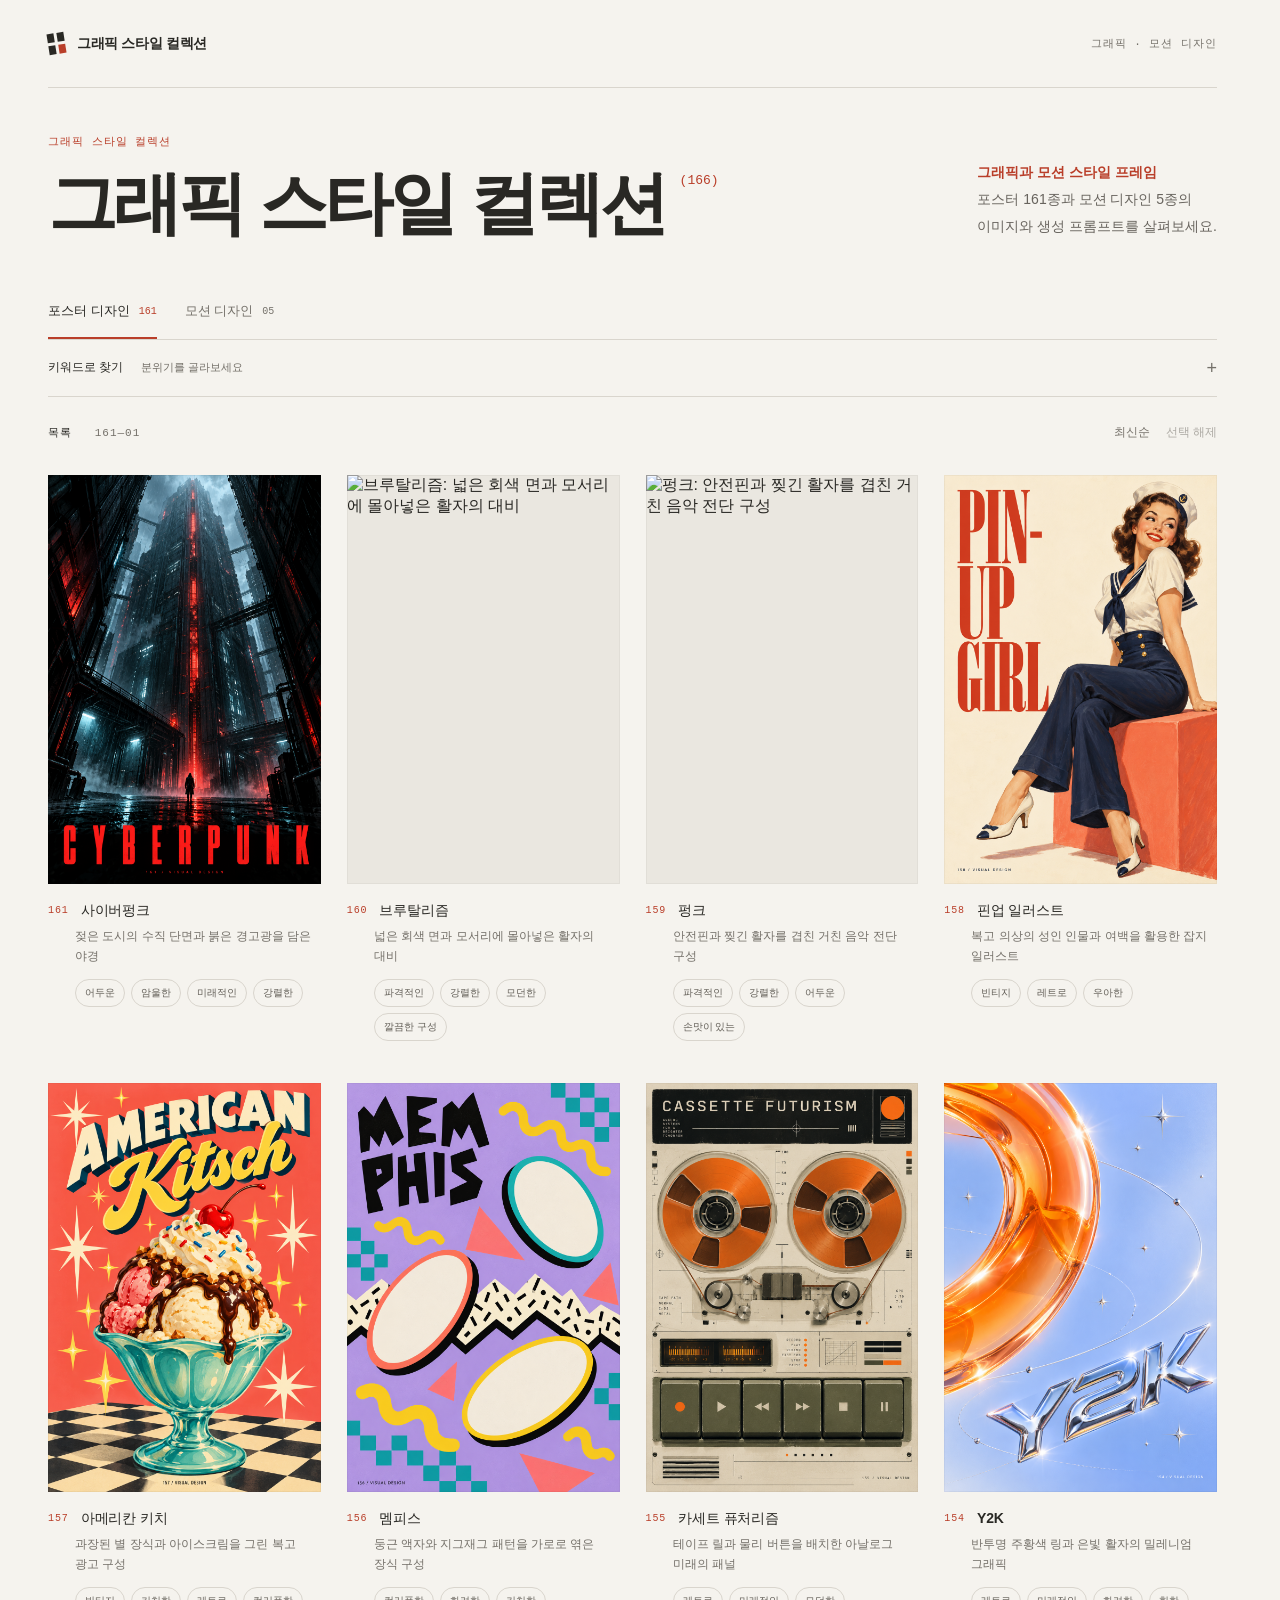
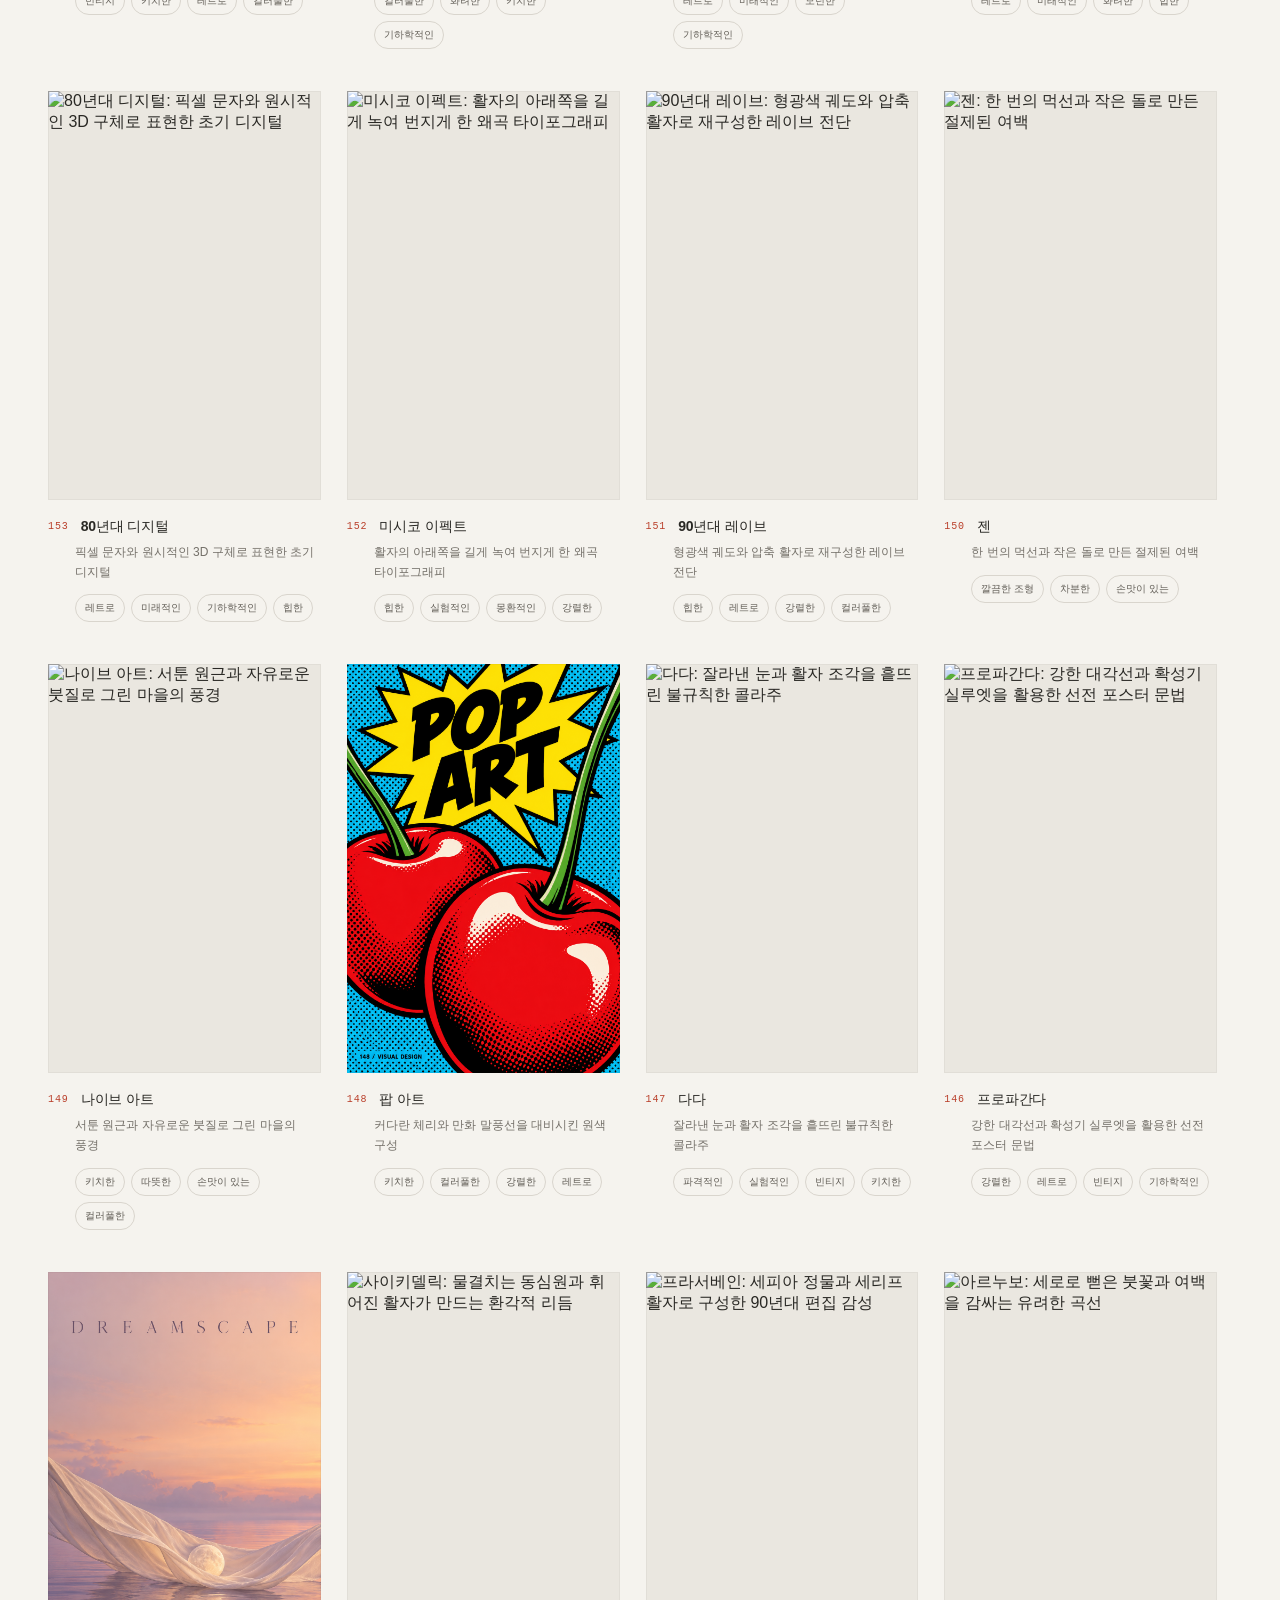
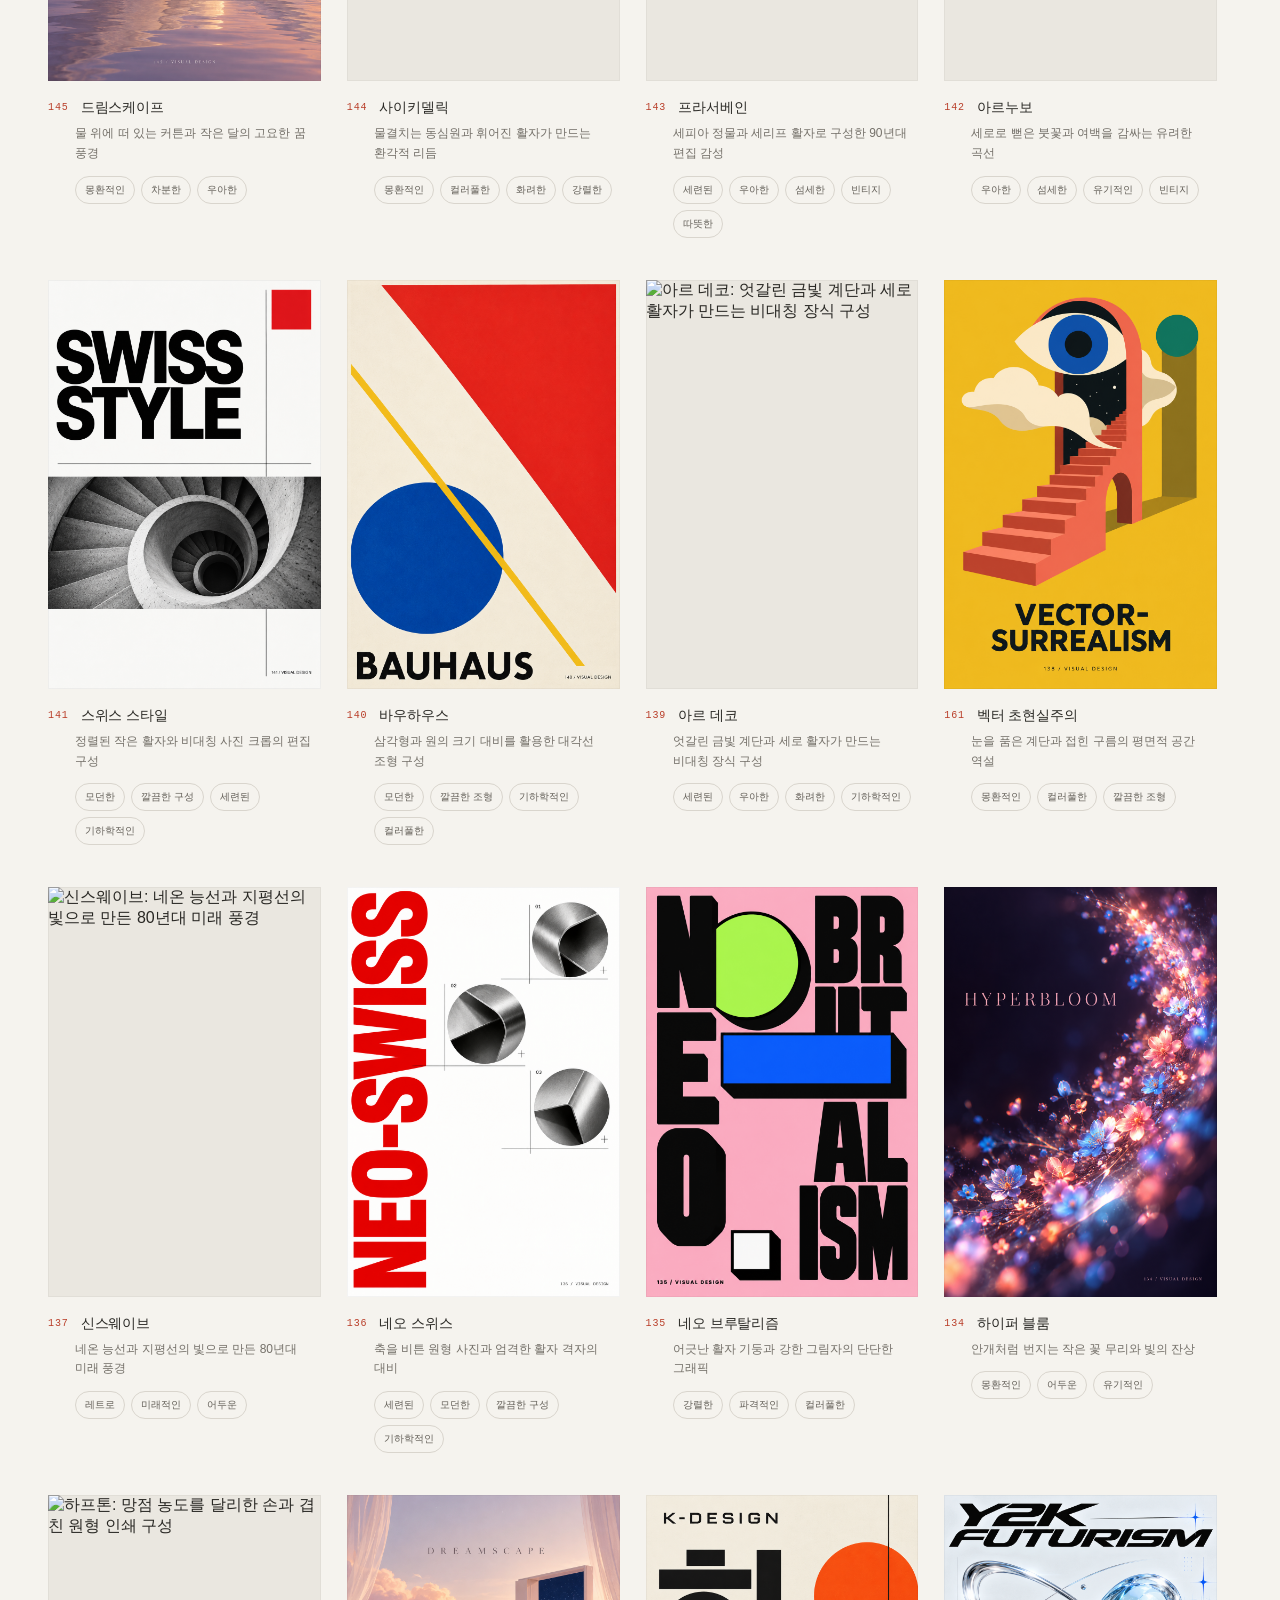
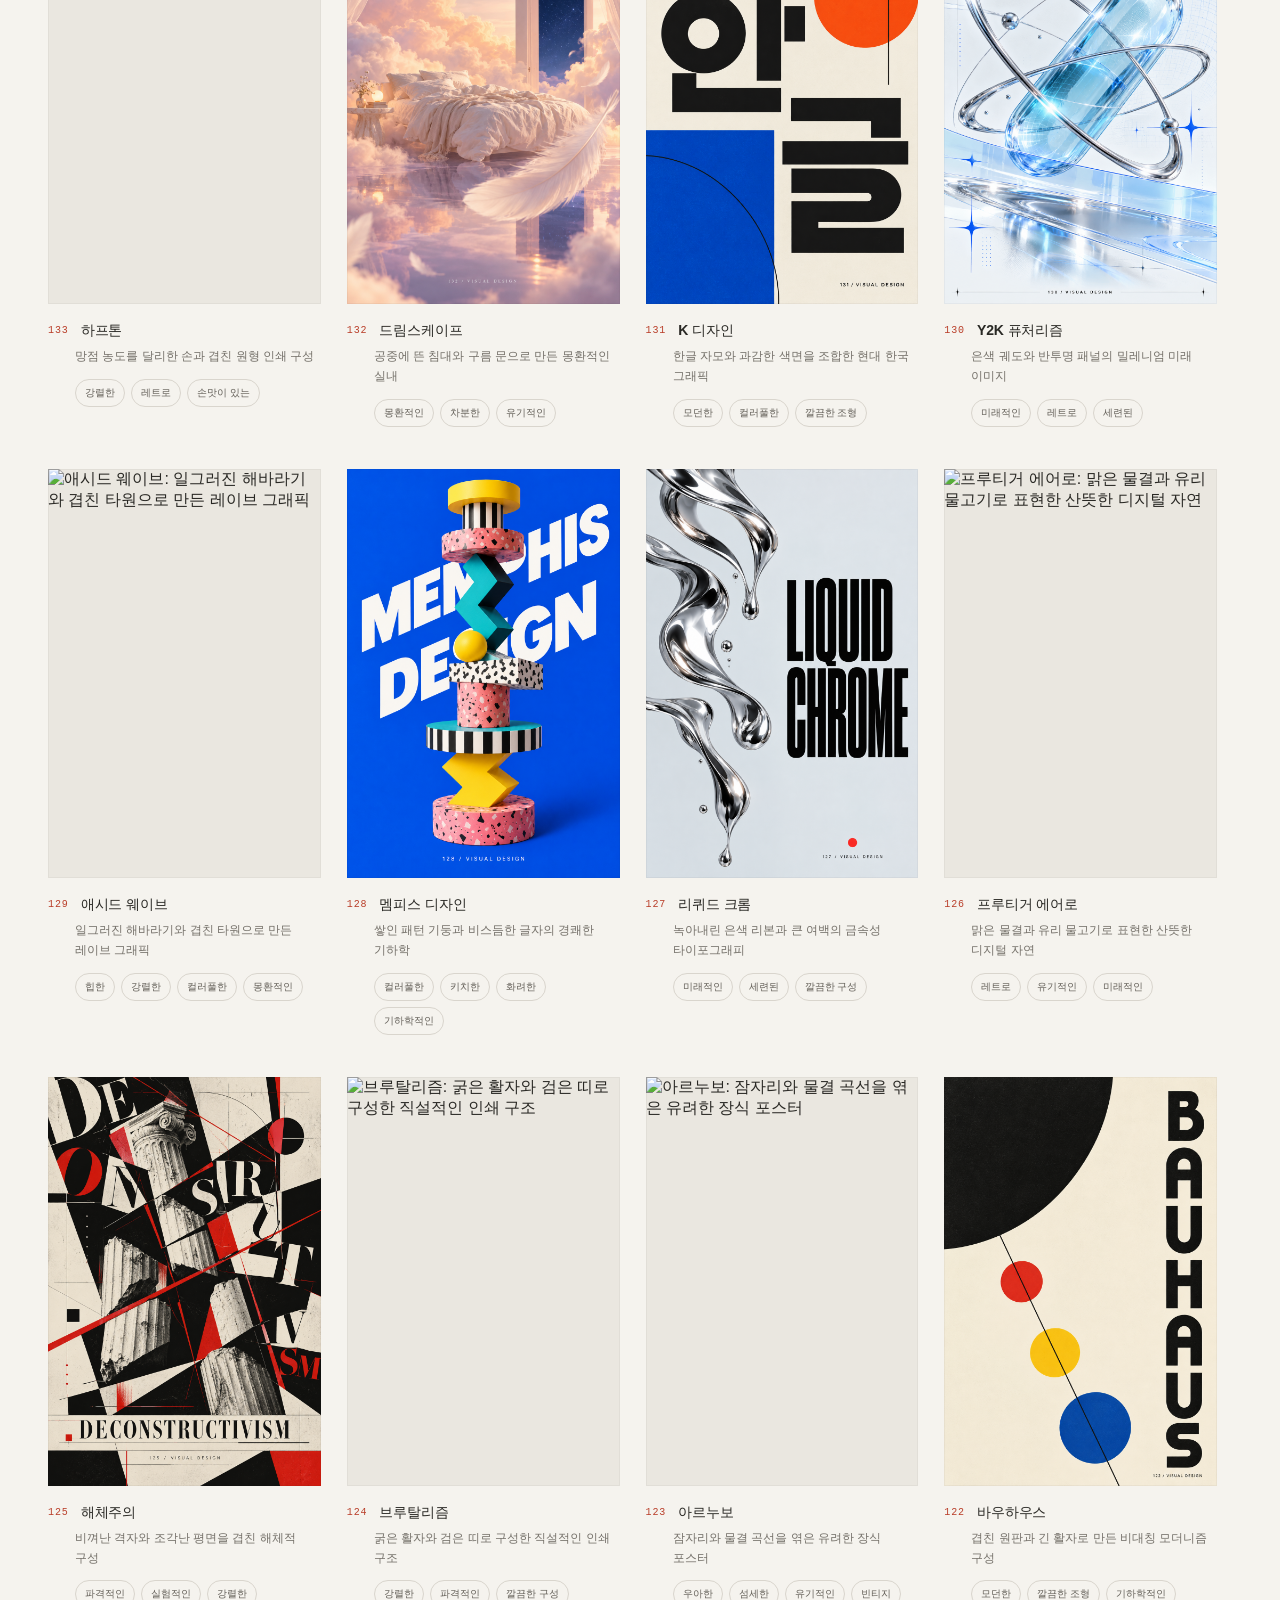
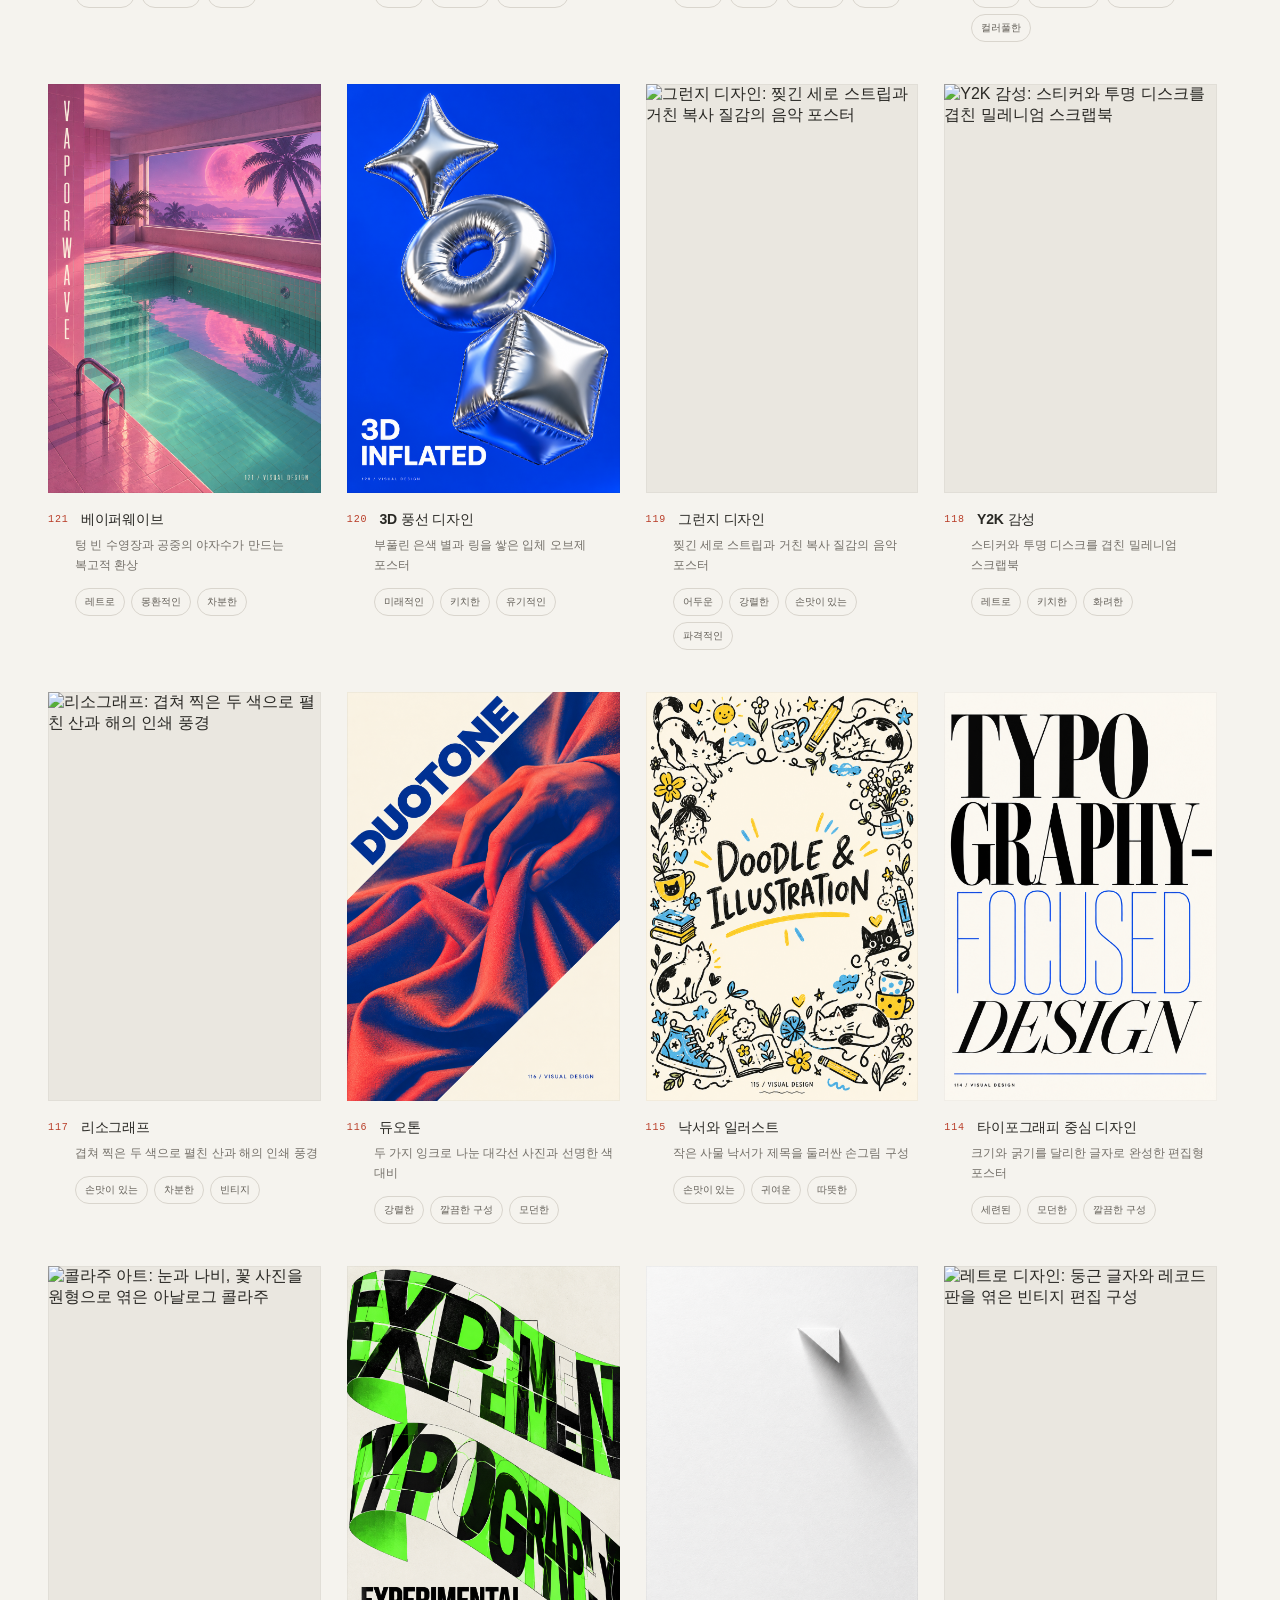
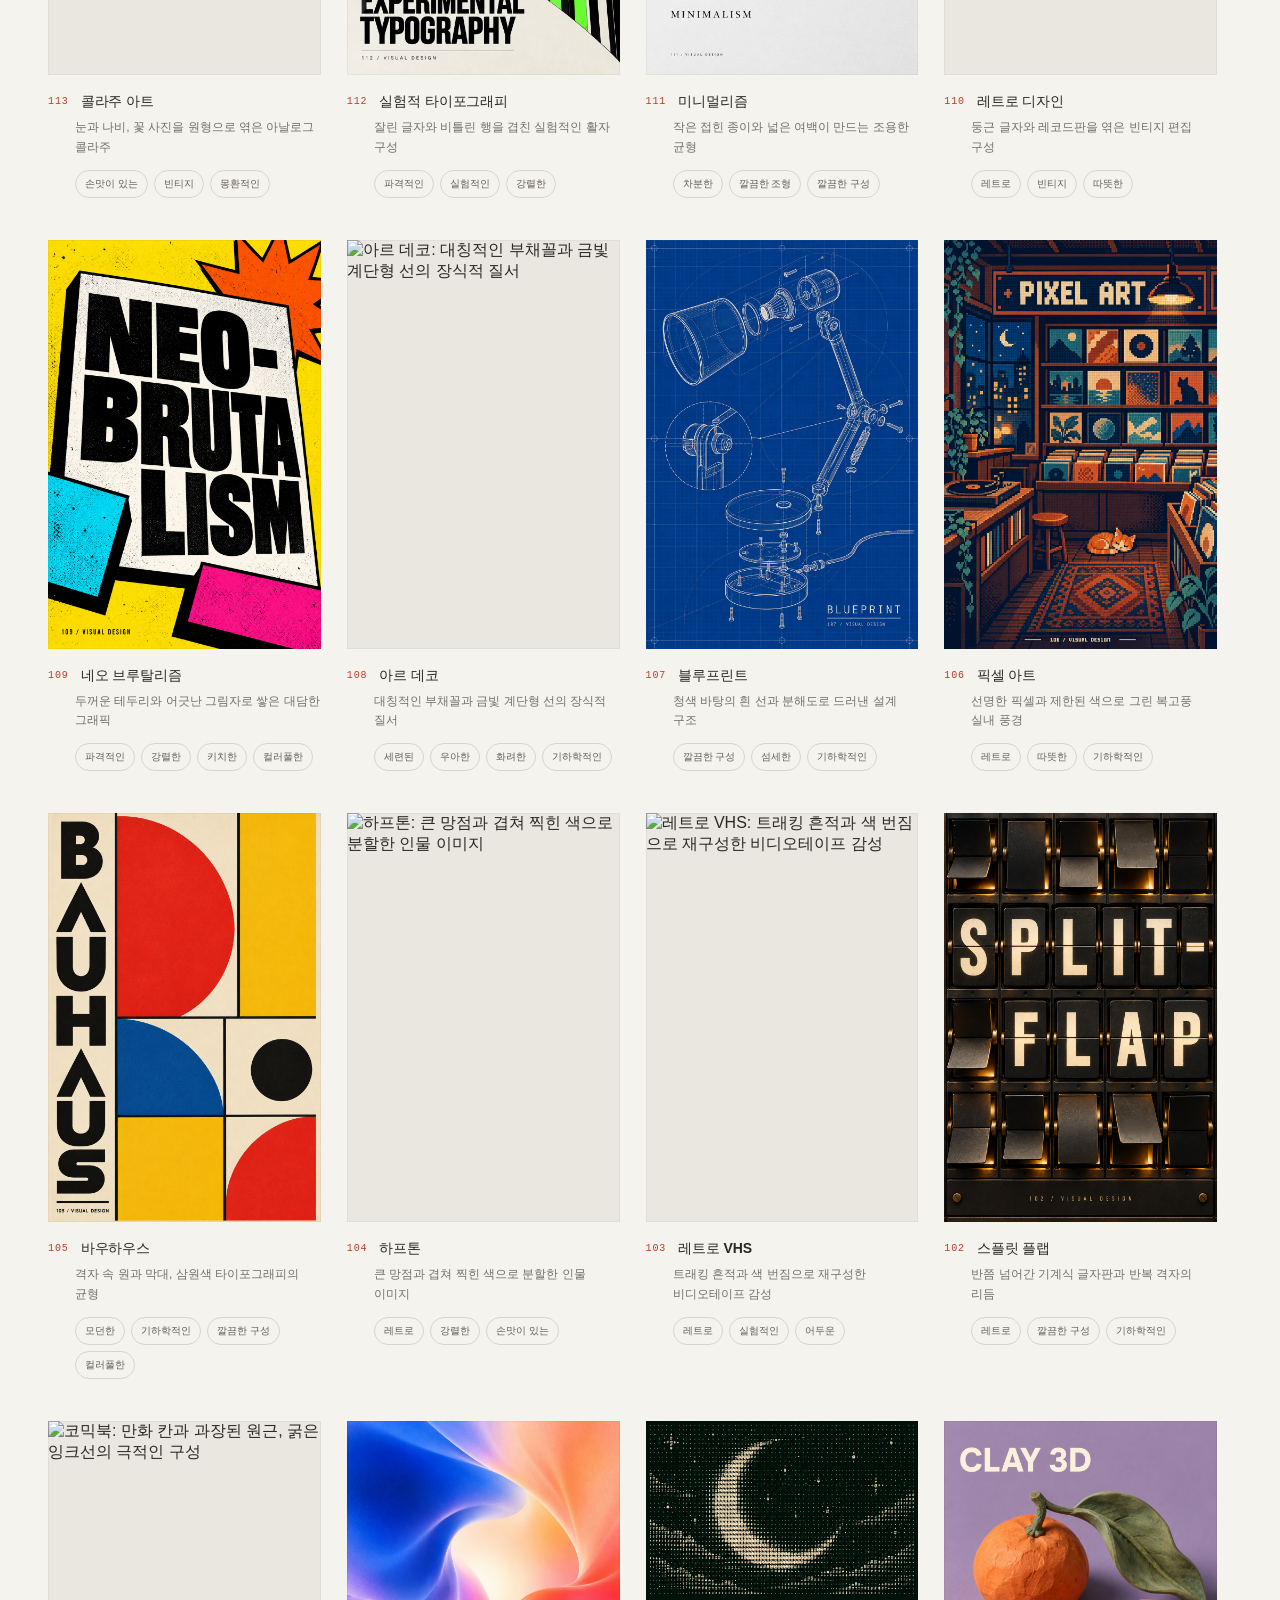
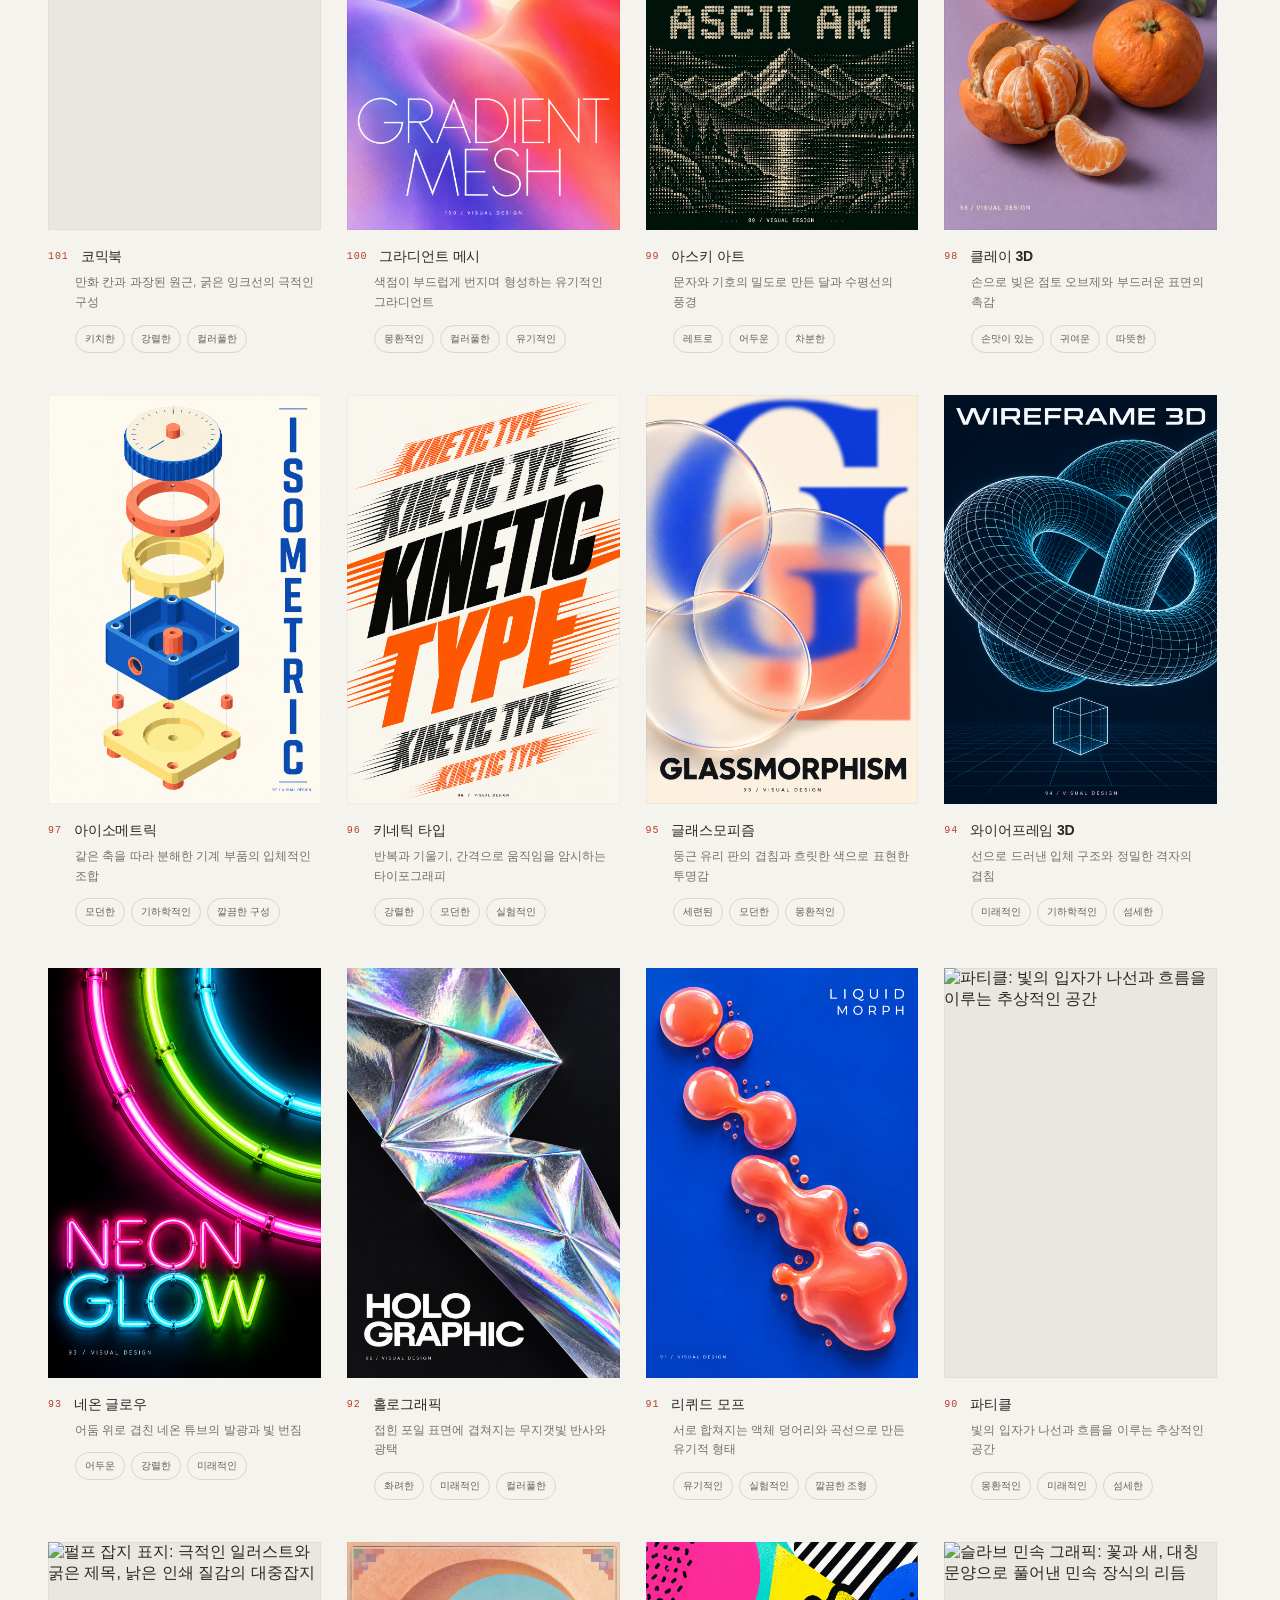
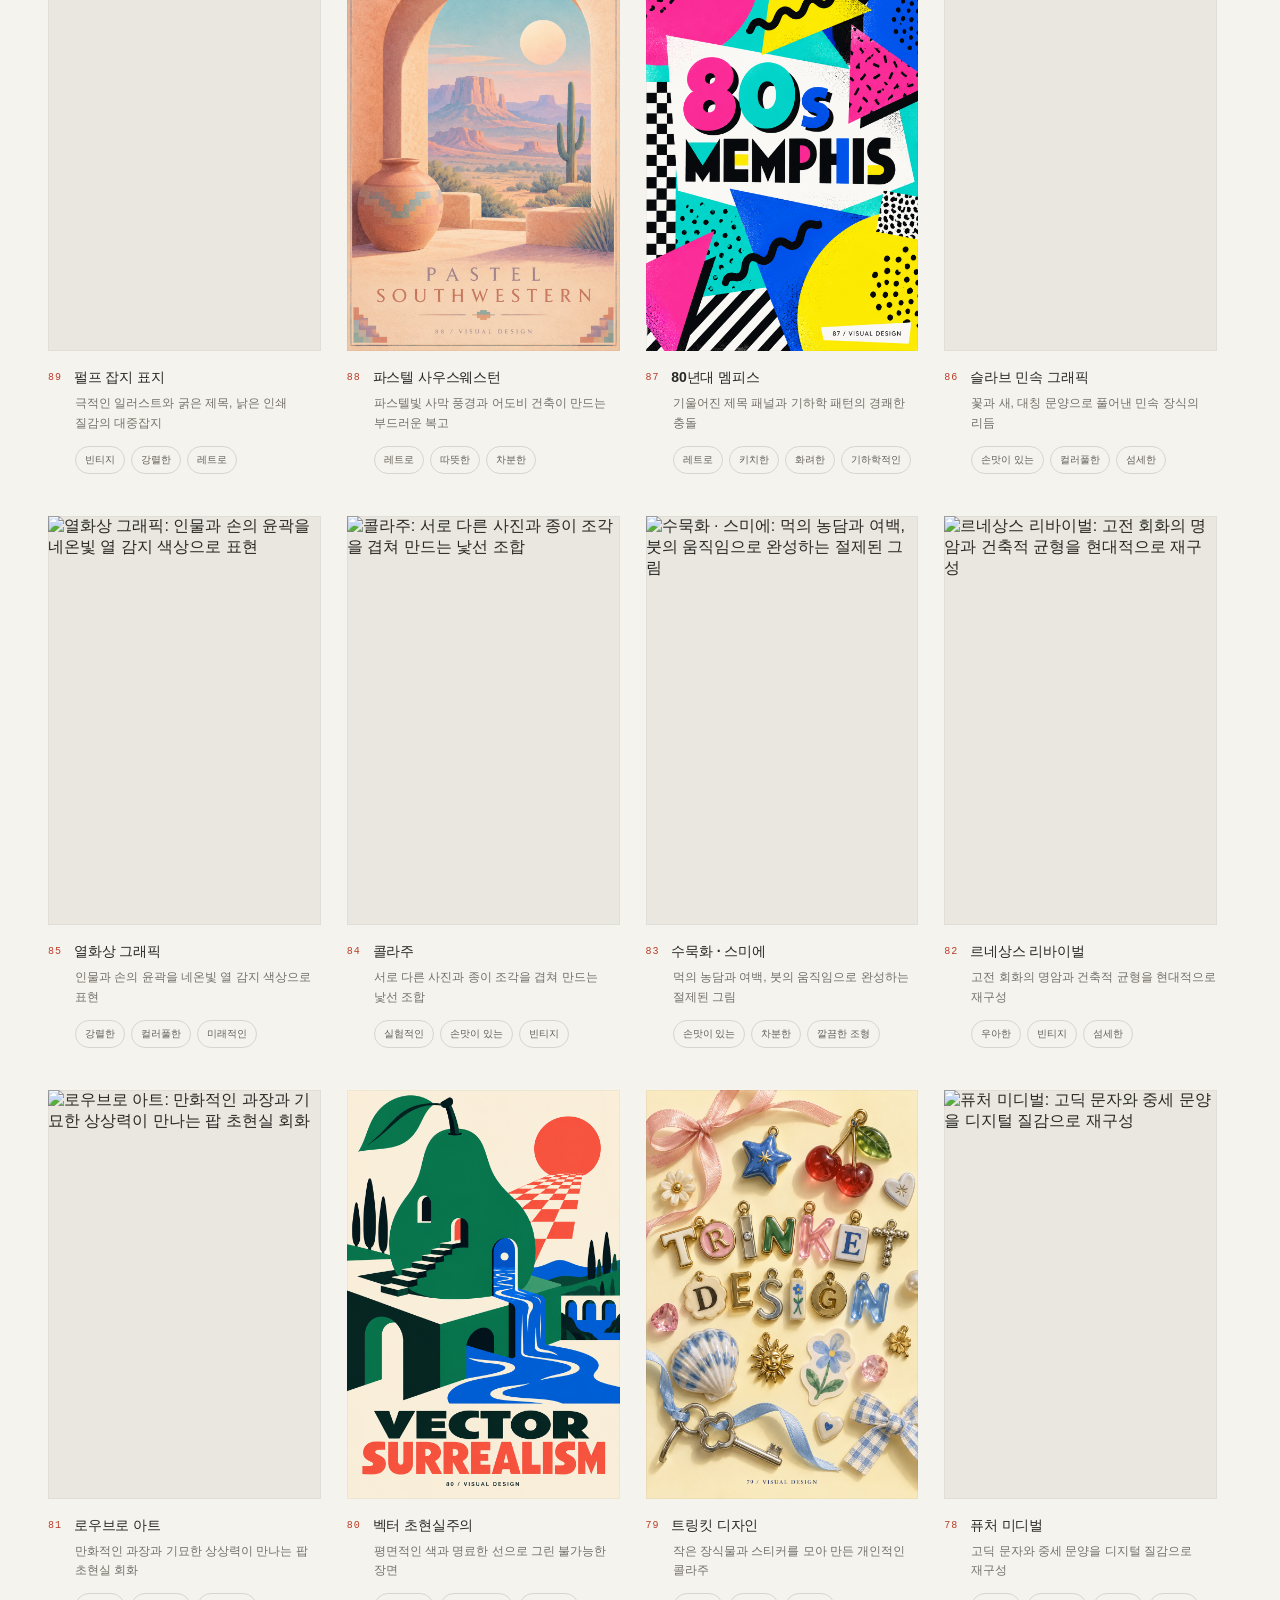
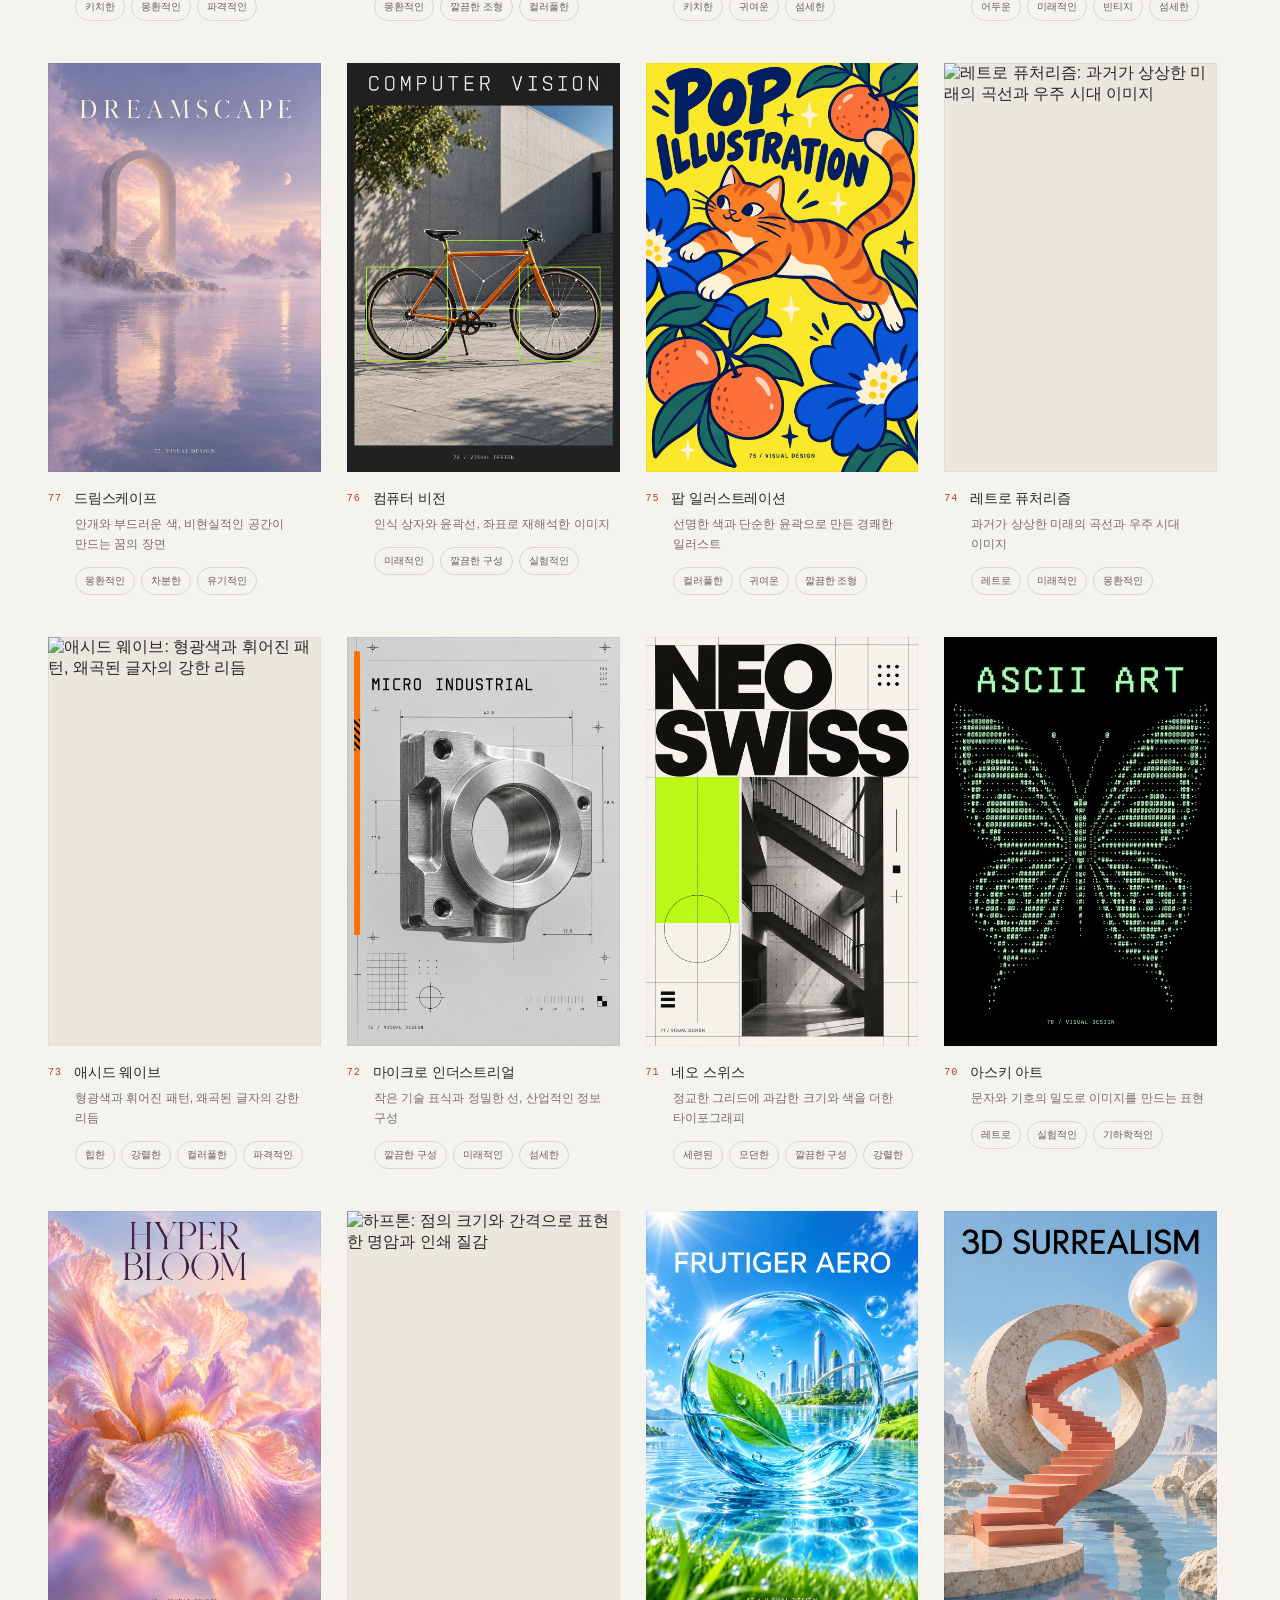
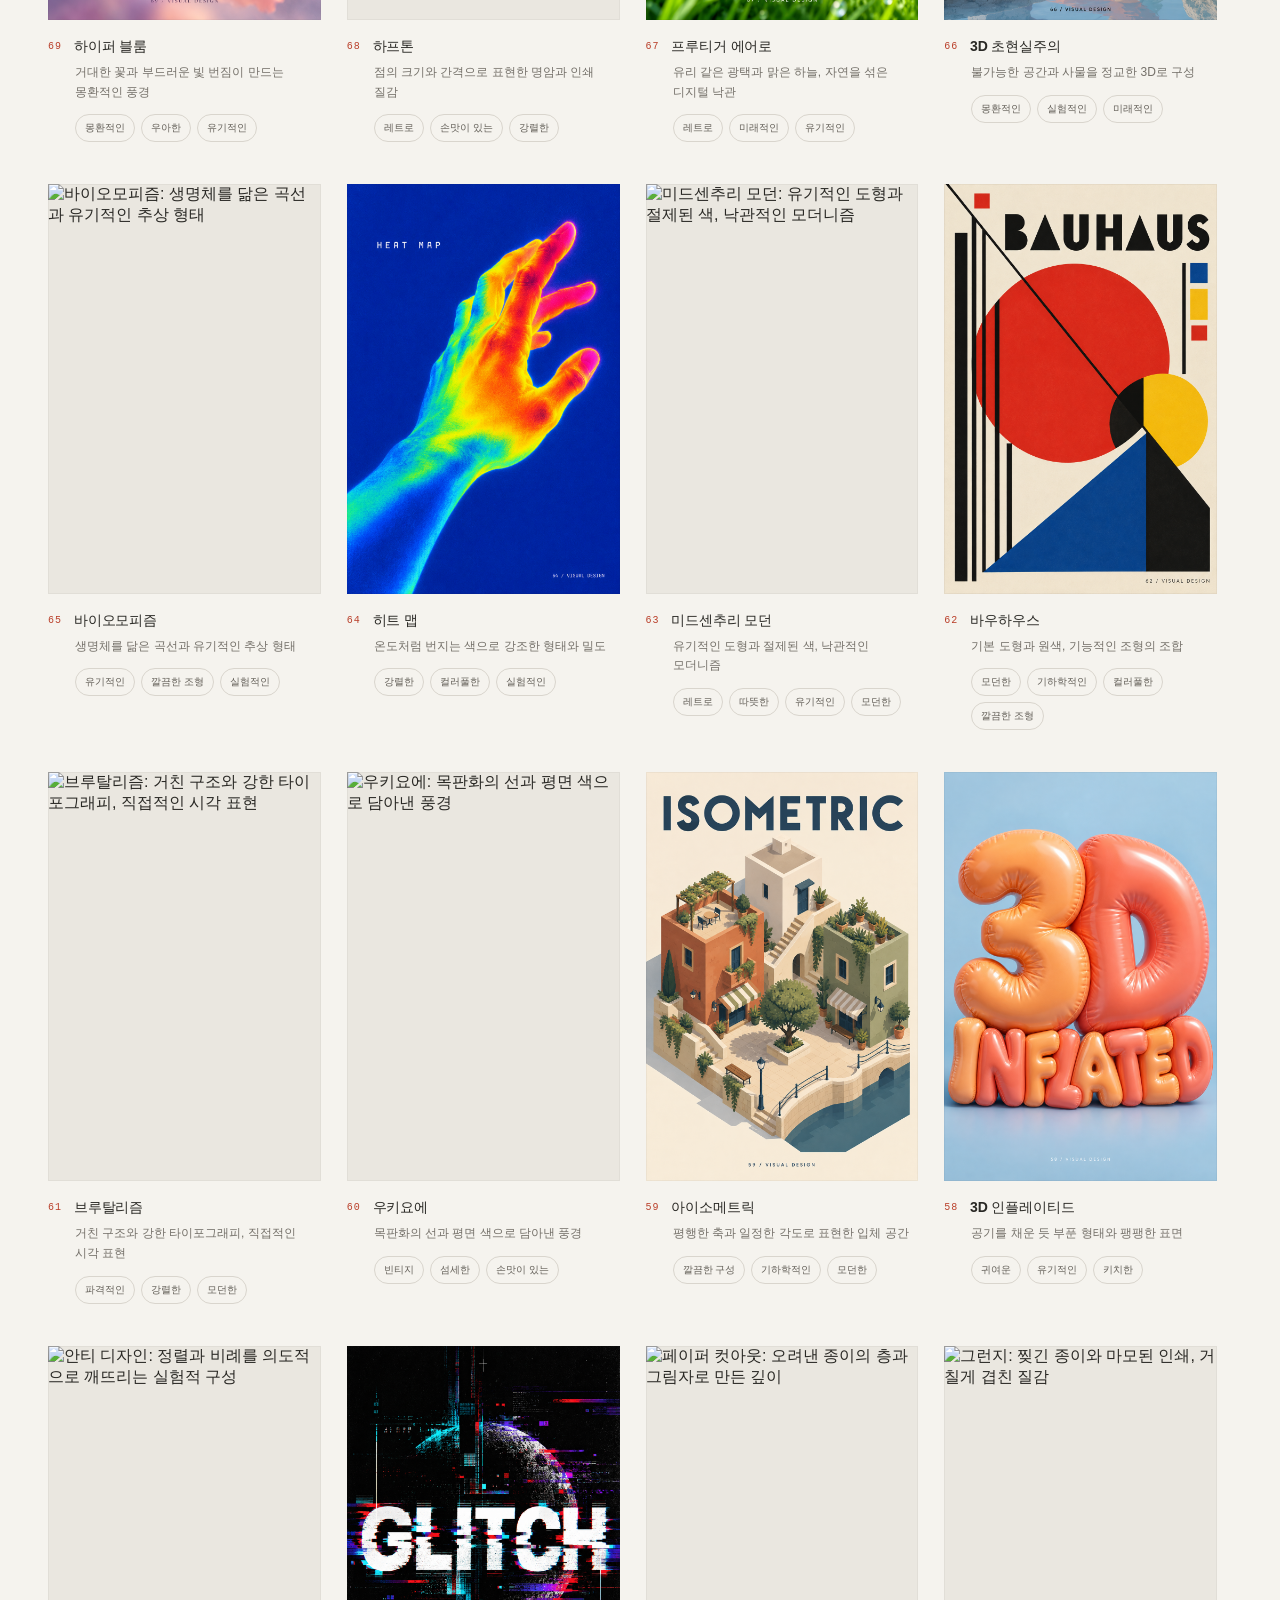
==== commit a017b3f0: "Add keyword guide posters and multi-tag browsing" ====
--- a/index.html
+++ b/index.html
@@ -3,10 +3,10 @@
 <head>
   <meta charset="UTF-8">
   <meta name="viewport" content="width=device-width, initial-scale=1">
-  <meta name="description" content="포스터 138종, 모션 디자인 스타일 프레임 5종. 디자인 스타일과 생성 프롬프트를 한곳에서 탐색하세요.">
+  <meta name="description" content="포스터 161종, 모션 디자인 스타일 프레임 5종. 디자인 스타일과 생성 프롬프트를 한곳에서 탐색하세요.">
   <title>그래픽 스타일 컬렉션 — 포스터·모션 디자인</title>
-  <link rel="icon" href="data:image/svg+xml,%3Csvg xmlns='http://www.w3.org/2000/svg' viewBox='0 0 64 64'%3E%3Crect width='64' height='64' rx='12' fill='%23c8442d'/%3E%3Ctext x='32' y='44' text-anchor='middle' font-family='Georgia,serif' font-size='32' fill='%23f6f3ed'%3E143%3C/text%3E%3C/svg%3E">
-  <link rel="stylesheet" href="site.css?v=20261010">
+  <link rel="icon" href="data:image/svg+xml,%3Csvg xmlns='http://www.w3.org/2000/svg' viewBox='0 0 64 64'%3E%3Crect width='64' height='64' rx='12' fill='%23c8442d'/%3E%3Ctext x='32' y='44' text-anchor='middle' font-family='Georgia,serif' font-size='32' fill='%23f6f3ed'%3E166%3C/text%3E%3C/svg%3E">
+  <link rel="stylesheet" href="site.css?v=20261018-tags">
 </head>
 <body>
   <div class="shell">
@@ -17,28 +17,219 @@
     </header>
     <main id="top">
       <section class="intro" aria-labelledby="page-title">
-        <div><p class="eyebrow mono">그래픽 스타일 컬렉션</p><h1 id="page-title"><span class="title-part">그래픽 스타일</span> <span class="title-part">컬렉션<sup>(143)</sup></span></h1></div>
-        <p class="intro-copy"><span class="ai-disclosure">그래픽과 모션 스타일 프레임</span><br>포스터 138종과 모션 디자인 5종의<br> 이미지와 생성 프롬프트를 살펴보세요.</p>
+        <div><p class="eyebrow mono">그래픽 스타일 컬렉션</p><h1 id="page-title"><span class="title-part">그래픽 스타일</span> <span class="title-part">컬렉션<sup>(166)</sup></span></h1></div>
+        <p class="intro-copy"><span class="ai-disclosure">그래픽과 모션 스타일 프레임</span><br>포스터 161종과 모션 디자인 5종의<br> 이미지와 생성 프롬프트를 살펴보세요.</p>
       </section>
       <div class="collection-tabs" role="tablist" aria-label="디자인 컬렉션">
-        <button class="collection-tab" id="poster-tab" role="tab" aria-controls="poster-panel" aria-selected="true" data-collection="posters" tabindex="0">포스터 디자인 <span>138</span></button>
+        <button class="collection-tab" id="poster-tab" role="tab" aria-controls="poster-panel" aria-selected="true" data-collection="posters" tabindex="0">포스터 디자인 <span>161</span></button>
         <button class="collection-tab" id="motion-tab" role="tab" aria-controls="motion-panel" aria-selected="false" data-collection="motion" tabindex="-1">모션 디자인 <span>05</span></button>
       </div>
       <span id="collection-announcement" class="sr-only" aria-live="polite"></span>
       <div id="poster-panel" role="tabpanel" aria-labelledby="poster-tab">
-      <div class="collection-line"><span class="mono"><strong>목록</strong> &nbsp; 138—01</span><span class="instruction">최신순</span></div>
-      <section class="gallery" id="new-styles" aria-label="138가지 디자인 스타일 포스터">
+      <details class="tag-filters" id="tag-filters" hidden>
+        <summary><span>키워드로 찾기 <span id="tag-selection" class="tag-selection">분위기를 골라보세요</span></span></summary>
+        <p id="tag-help" class="filter-help">여러 개를 선택하면 모든 키워드가 있는 포스터만 보여요.</p>
+        <div class="tag-options" id="tag-options" role="group" aria-label="포스터 키워드 필터" aria-describedby="tag-help"></div>
+      </details>
+      <div class="collection-line"><span class="mono"><strong>목록</strong> &nbsp; 161—01</span><div class="filter-status"><span class="instruction" id="filter-count">최신순</span><button class="clear-tags" id="clear-tags" data-clear-tags disabled hidden>선택 해제</button></div></div>
+      <span class="sr-only" id="filter-announcement" role="status" aria-live="polite" aria-atomic="true"></span>
+      <div class="filter-empty" id="filter-empty" hidden><p>모든 키워드가 일치하는 포스터가 없어요.</p><p>선택한 키워드를 줄이거나 전체 목록을 둘러보세요.</p><button class="clear-tags" data-clear-tags>전체 포스터 보기</button></div>
+      <section class="gallery" id="new-styles" aria-label="161가지 디자인 스타일 포스터">
+        <article class="study" id="study-161">
+          <button class="poster-trigger" data-poster="160" aria-label="사이버펑크 포스터 자세히 보기" aria-haspopup="dialog">
+            <img src="output/poster-styles/161-cyberpunk.png" alt="사이버펑크: 젖은 도시의 수직 단면과 붉은 경고광을 담은 야경" width="1024" height="1536" loading="eager" decoding="async" fetchpriority="high">
+            <span class="open-hint" aria-hidden="true">자세히 보기 <span>↗</span></span>
+          </button>
+          <div class="caption"><span class="number mono">161</span><h2>사이버펑크</h2></div>
+          <p class="study-description">젖은 도시의 수직 단면과 붉은 경고광을 담은 야경</p>
+        </article>
+        <article class="study" id="study-160">
+          <button class="poster-trigger" data-poster="159" aria-label="브루탈리즘 포스터 자세히 보기" aria-haspopup="dialog">
+            <img src="output/poster-styles/160-brutalism.png" alt="브루탈리즘: 넓은 회색 면과 모서리에 몰아넣은 활자의 대비" width="1024" height="1536" loading="eager" decoding="async">
+            <span class="open-hint" aria-hidden="true">자세히 보기 <span>↗</span></span>
+          </button>
+          <div class="caption"><span class="number mono">160</span><h2>브루탈리즘</h2></div>
+          <p class="study-description">넓은 회색 면과 모서리에 몰아넣은 활자의 대비</p>
+        </article>
+        <article class="study" id="study-159">
+          <button class="poster-trigger" data-poster="158" aria-label="펑크 포스터 자세히 보기" aria-haspopup="dialog">
+            <img src="output/poster-styles/159-punk.png" alt="펑크: 안전핀과 찢긴 활자를 겹친 거친 음악 전단 구성" width="1024" height="1536" loading="eager" decoding="async">
+            <span class="open-hint" aria-hidden="true">자세히 보기 <span>↗</span></span>
+          </button>
+          <div class="caption"><span class="number mono">159</span><h2>펑크</h2></div>
+          <p class="study-description">안전핀과 찢긴 활자를 겹친 거친 음악 전단 구성</p>
+        </article>
+        <article class="study" id="study-158">
+          <button class="poster-trigger" data-poster="157" aria-label="핀업 일러스트 포스터 자세히 보기" aria-haspopup="dialog">
+            <img src="output/poster-styles/158-pin-up-girl.png" alt="핀업 일러스트: 복고 의상의 성인 인물과 여백을 활용한 잡지 일러스트" width="1024" height="1536" loading="eager" decoding="async">
+            <span class="open-hint" aria-hidden="true">자세히 보기 <span>↗</span></span>
+          </button>
+          <div class="caption"><span class="number mono">158</span><h2>핀업 일러스트</h2></div>
+          <p class="study-description">복고 의상의 성인 인물과 여백을 활용한 잡지 일러스트</p>
+        </article>
+        <article class="study" id="study-157">
+          <button class="poster-trigger" data-poster="156" aria-label="아메리칸 키치 포스터 자세히 보기" aria-haspopup="dialog">
+            <img src="output/poster-styles/157-american-kitsch.png" alt="아메리칸 키치: 과장된 별 장식과 아이스크림을 그린 복고 광고 구성" width="1024" height="1536" loading="lazy" decoding="async">
+            <span class="open-hint" aria-hidden="true">자세히 보기 <span>↗</span></span>
+          </button>
+          <div class="caption"><span class="number mono">157</span><h2>아메리칸 키치</h2></div>
+          <p class="study-description">과장된 별 장식과 아이스크림을 그린 복고 광고 구성</p>
+        </article>
+        <article class="study" id="study-156">
+          <button class="poster-trigger" data-poster="155" aria-label="멤피스 포스터 자세히 보기" aria-haspopup="dialog">
+            <img src="output/poster-styles/156-memphis.png" alt="멤피스: 둥근 액자와 지그재그 패턴을 가로로 엮은 장식 구성" width="1024" height="1536" loading="lazy" decoding="async">
+            <span class="open-hint" aria-hidden="true">자세히 보기 <span>↗</span></span>
+          </button>
+          <div class="caption"><span class="number mono">156</span><h2>멤피스</h2></div>
+          <p class="study-description">둥근 액자와 지그재그 패턴을 가로로 엮은 장식 구성</p>
+        </article>
+        <article class="study" id="study-155">
+          <button class="poster-trigger" data-poster="154" aria-label="카세트 퓨처리즘 포스터 자세히 보기" aria-haspopup="dialog">
+            <img src="output/poster-styles/155-cassette-futurism.png" alt="카세트 퓨처리즘: 테이프 릴과 물리 버튼을 배치한 아날로그 미래의 패널" width="1024" height="1536" loading="lazy" decoding="async">
+            <span class="open-hint" aria-hidden="true">자세히 보기 <span>↗</span></span>
+          </button>
+          <div class="caption"><span class="number mono">155</span><h2>카세트 퓨처리즘</h2></div>
+          <p class="study-description">테이프 릴과 물리 버튼을 배치한 아날로그 미래의 패널</p>
+        </article>
+        <article class="study" id="study-154">
+          <button class="poster-trigger" data-poster="153" aria-label="Y2K 포스터 자세히 보기" aria-haspopup="dialog">
+            <img src="output/poster-styles/154-y2k.png" alt="Y2K: 반투명 주황색 링과 은빛 활자의 밀레니엄 그래픽" width="1024" height="1536" loading="lazy" decoding="async">
+            <span class="open-hint" aria-hidden="true">자세히 보기 <span>↗</span></span>
+          </button>
+          <div class="caption"><span class="number mono">154</span><h2>Y2K</h2></div>
+          <p class="study-description">반투명 주황색 링과 은빛 활자의 밀레니엄 그래픽</p>
+        </article>
+        <article class="study" id="study-153">
+          <button class="poster-trigger" data-poster="152" aria-label="80년대 디지털 포스터 자세히 보기" aria-haspopup="dialog">
+            <img src="output/poster-styles/153-80s-digital-age.png" alt="80년대 디지털: 픽셀 문자와 원시적인 3D 구체로 표현한 초기 디지털" width="1024" height="1536" loading="lazy" decoding="async">
+            <span class="open-hint" aria-hidden="true">자세히 보기 <span>↗</span></span>
+          </button>
+          <div class="caption"><span class="number mono">153</span><h2>80년대 디지털</h2></div>
+          <p class="study-description">픽셀 문자와 원시적인 3D 구체로 표현한 초기 디지털</p>
+        </article>
+        <article class="study" id="study-152">
+          <button class="poster-trigger" data-poster="151" aria-label="미시코 이펙트 포스터 자세히 보기" aria-haspopup="dialog">
+            <img src="output/poster-styles/152-mishko-effect.png" alt="미시코 이펙트: 활자의 아래쪽을 길게 녹여 번지게 한 왜곡 타이포그래피" width="1024" height="1536" loading="lazy" decoding="async">
+            <span class="open-hint" aria-hidden="true">자세히 보기 <span>↗</span></span>
+          </button>
+          <div class="caption"><span class="number mono">152</span><h2>미시코 이펙트</h2></div>
+          <p class="study-description">활자의 아래쪽을 길게 녹여 번지게 한 왜곡 타이포그래피</p>
+        </article>
+        <article class="study" id="study-151">
+          <button class="poster-trigger" data-poster="150" aria-label="90년대 레이브 포스터 자세히 보기" aria-haspopup="dialog">
+            <img src="output/poster-styles/151-90s-rave.png" alt="90년대 레이브: 형광색 궤도와 압축 활자로 재구성한 레이브 전단" width="1024" height="1536" loading="lazy" decoding="async">
+            <span class="open-hint" aria-hidden="true">자세히 보기 <span>↗</span></span>
+          </button>
+          <div class="caption"><span class="number mono">151</span><h2>90년대 레이브</h2></div>
+          <p class="study-description">형광색 궤도와 압축 활자로 재구성한 레이브 전단</p>
+        </article>
+        <article class="study" id="study-150">
+          <button class="poster-trigger" data-poster="149" aria-label="젠 포스터 자세히 보기" aria-haspopup="dialog">
+            <img src="output/poster-styles/150-zen.png" alt="젠: 한 번의 먹선과 작은 돌로 만든 절제된 여백" width="1024" height="1536" loading="lazy" decoding="async">
+            <span class="open-hint" aria-hidden="true">자세히 보기 <span>↗</span></span>
+          </button>
+          <div class="caption"><span class="number mono">150</span><h2>젠</h2></div>
+          <p class="study-description">한 번의 먹선과 작은 돌로 만든 절제된 여백</p>
+        </article>
+        <article class="study" id="study-149">
+          <button class="poster-trigger" data-poster="148" aria-label="나이브 아트 포스터 자세히 보기" aria-haspopup="dialog">
+            <img src="output/poster-styles/149-naive-art.png" alt="나이브 아트: 서툰 원근과 자유로운 붓질로 그린 마을의 풍경" width="1024" height="1536" loading="lazy" decoding="async">
+            <span class="open-hint" aria-hidden="true">자세히 보기 <span>↗</span></span>
+          </button>
+          <div class="caption"><span class="number mono">149</span><h2>나이브 아트</h2></div>
+          <p class="study-description">서툰 원근과 자유로운 붓질로 그린 마을의 풍경</p>
+        </article>
+        <article class="study" id="study-148">
+          <button class="poster-trigger" data-poster="147" aria-label="팝 아트 포스터 자세히 보기" aria-haspopup="dialog">
+            <img src="output/poster-styles/148-pop-art.png" alt="팝 아트: 커다란 체리와 만화 말풍선을 대비시킨 원색 구성" width="1024" height="1536" loading="lazy" decoding="async">
+            <span class="open-hint" aria-hidden="true">자세히 보기 <span>↗</span></span>
+          </button>
+          <div class="caption"><span class="number mono">148</span><h2>팝 아트</h2></div>
+          <p class="study-description">커다란 체리와 만화 말풍선을 대비시킨 원색 구성</p>
+        </article>
+        <article class="study" id="study-147">
+          <button class="poster-trigger" data-poster="146" aria-label="다다 포스터 자세히 보기" aria-haspopup="dialog">
+            <img src="output/poster-styles/147-dada.png" alt="다다: 잘라낸 눈과 활자 조각을 흩뜨린 불규칙한 콜라주" width="1024" height="1536" loading="lazy" decoding="async">
+            <span class="open-hint" aria-hidden="true">자세히 보기 <span>↗</span></span>
+          </button>
+          <div class="caption"><span class="number mono">147</span><h2>다다</h2></div>
+          <p class="study-description">잘라낸 눈과 활자 조각을 흩뜨린 불규칙한 콜라주</p>
+        </article>
+        <article class="study" id="study-146">
+          <button class="poster-trigger" data-poster="145" aria-label="프로파간다 포스터 자세히 보기" aria-haspopup="dialog">
+            <img src="output/poster-styles/146-propaganda.png" alt="프로파간다: 강한 대각선과 확성기 실루엣을 활용한 선전 포스터 문법" width="1024" height="1536" loading="lazy" decoding="async">
+            <span class="open-hint" aria-hidden="true">자세히 보기 <span>↗</span></span>
+          </button>
+          <div class="caption"><span class="number mono">146</span><h2>프로파간다</h2></div>
+          <p class="study-description">강한 대각선과 확성기 실루엣을 활용한 선전 포스터 문법</p>
+        </article>
+        <article class="study" id="study-145">
+          <button class="poster-trigger" data-poster="144" aria-label="드림스케이프 포스터 자세히 보기" aria-haspopup="dialog">
+            <img src="output/poster-styles/145-dreamscape.png" alt="드림스케이프: 물 위에 떠 있는 커튼과 작은 달의 고요한 꿈 풍경" width="1024" height="1536" loading="lazy" decoding="async">
+            <span class="open-hint" aria-hidden="true">자세히 보기 <span>↗</span></span>
+          </button>
+          <div class="caption"><span class="number mono">145</span><h2>드림스케이프</h2></div>
+          <p class="study-description">물 위에 떠 있는 커튼과 작은 달의 고요한 꿈 풍경</p>
+        </article>
+        <article class="study" id="study-144">
+          <button class="poster-trigger" data-poster="143" aria-label="사이키델릭 포스터 자세히 보기" aria-haspopup="dialog">
+            <img src="output/poster-styles/144-psychedelic.png" alt="사이키델릭: 물결치는 동심원과 휘어진 활자가 만드는 환각적 리듬" width="1024" height="1536" loading="lazy" decoding="async">
+            <span class="open-hint" aria-hidden="true">자세히 보기 <span>↗</span></span>
+          </button>
+          <div class="caption"><span class="number mono">144</span><h2>사이키델릭</h2></div>
+          <p class="study-description">물결치는 동심원과 휘어진 활자가 만드는 환각적 리듬</p>
+        </article>
+        <article class="study" id="study-143">
+          <button class="poster-trigger" data-poster="142" aria-label="프라서베인 포스터 자세히 보기" aria-haspopup="dialog">
+            <img src="output/poster-styles/143-frasurbane.png" alt="프라서베인: 세피아 정물과 세리프 활자로 구성한 90년대 편집 감성" width="1024" height="1536" loading="lazy" decoding="async">
+            <span class="open-hint" aria-hidden="true">자세히 보기 <span>↗</span></span>
+          </button>
+          <div class="caption"><span class="number mono">143</span><h2>프라서베인</h2></div>
+          <p class="study-description">세피아 정물과 세리프 활자로 구성한 90년대 편집 감성</p>
+        </article>
+        <article class="study" id="study-142">
+          <button class="poster-trigger" data-poster="141" aria-label="아르누보 포스터 자세히 보기" aria-haspopup="dialog">
+            <img src="output/poster-styles/142-art-nouveau.png" alt="아르누보: 세로로 뻗은 붓꽃과 여백을 감싸는 유려한 곡선" width="1024" height="1536" loading="lazy" decoding="async">
+            <span class="open-hint" aria-hidden="true">자세히 보기 <span>↗</span></span>
+          </button>
+          <div class="caption"><span class="number mono">142</span><h2>아르누보</h2></div>
+          <p class="study-description">세로로 뻗은 붓꽃과 여백을 감싸는 유려한 곡선</p>
+        </article>
+        <article class="study" id="study-141">
+          <button class="poster-trigger" data-poster="140" aria-label="스위스 스타일 포스터 자세히 보기" aria-haspopup="dialog">
+            <img src="output/poster-styles/141-swiss-style.png" alt="스위스 스타일: 정렬된 작은 활자와 비대칭 사진 크롭의 편집 구성" width="1024" height="1536" loading="lazy" decoding="async">
+            <span class="open-hint" aria-hidden="true">자세히 보기 <span>↗</span></span>
+          </button>
+          <div class="caption"><span class="number mono">141</span><h2>스위스 스타일</h2></div>
+          <p class="study-description">정렬된 작은 활자와 비대칭 사진 크롭의 편집 구성</p>
+        </article>
+        <article class="study" id="study-140">
+          <button class="poster-trigger" data-poster="139" aria-label="바우하우스 포스터 자세히 보기" aria-haspopup="dialog">
+            <img src="output/poster-styles/140-bauhaus.png" alt="바우하우스: 삼각형과 원의 크기 대비를 활용한 대각선 조형 구성" width="1024" height="1536" loading="lazy" decoding="async">
+            <span class="open-hint" aria-hidden="true">자세히 보기 <span>↗</span></span>
+          </button>
+          <div class="caption"><span class="number mono">140</span><h2>바우하우스</h2></div>
+          <p class="study-description">삼각형과 원의 크기 대비를 활용한 대각선 조형 구성</p>
+        </article>
+        <article class="study" id="study-139">
+          <button class="poster-trigger" data-poster="138" aria-label="아르 데코 포스터 자세히 보기" aria-haspopup="dialog">
+            <img src="output/poster-styles/139-art-deco.png" alt="아르 데코: 엇갈린 금빛 계단과 세로 활자가 만드는 비대칭 장식 구성" width="1024" height="1536" loading="lazy" decoding="async">
+            <span class="open-hint" aria-hidden="true">자세히 보기 <span>↗</span></span>
+          </button>
+          <div class="caption"><span class="number mono">139</span><h2>아르 데코</h2></div>
+          <p class="study-description">엇갈린 금빛 계단과 세로 활자가 만드는 비대칭 장식 구성</p>
+        </article>
         <article class="study" id="study-138">
           <button class="poster-trigger" data-poster="137" aria-label="벡터 초현실주의 포스터 자세히 보기" aria-haspopup="dialog">
-            <img src="output/poster-styles/138-vector-surrealism.png" alt="벡터 초현실주의: 눈을 품은 계단과 접힌 구름의 평면적 공간 역설" width="1024" height="1536" loading="eager" decoding="async" fetchpriority="high">
-            <span class="open-hint" aria-hidden="true">자세히 보기 <span>↗</span></span>
-          </button>
-          <div class="caption"><span class="number mono">138</span><h2>벡터 초현실주의</h2></div>
+            <img src="output/poster-styles/138-vector-surrealism.png" alt="벡터 초현실주의: 눈을 품은 계단과 접힌 구름의 평면적 공간 역설" width="1024" height="1536" loading="lazy" decoding="async">
+            <span class="open-hint" aria-hidden="true">자세히 보기 <span>↗</span></span>
+          </button>
+          <div class="caption"><span class="number mono">161</span><h2>벡터 초현실주의</h2></div>
           <p class="study-description">눈을 품은 계단과 접힌 구름의 평면적 공간 역설</p>
         </article>
         <article class="study" id="study-137">
           <button class="poster-trigger" data-poster="136" aria-label="신스웨이브 포스터 자세히 보기" aria-haspopup="dialog">
-            <img src="output/poster-styles/137-synthwave.png" alt="신스웨이브: 네온 능선과 지평선의 빛으로 만든 80년대 미래 풍경" width="1024" height="1536" loading="eager" decoding="async">
+            <img src="output/poster-styles/137-synthwave.png" alt="신스웨이브: 네온 능선과 지평선의 빛으로 만든 80년대 미래 풍경" width="1024" height="1536" loading="lazy" decoding="async">
             <span class="open-hint" aria-hidden="true">자세히 보기 <span>↗</span></span>
           </button>
           <div class="caption"><span class="number mono">137</span><h2>신스웨이브</h2></div>
@@ -46,7 +237,7 @@
         </article>
         <article class="study" id="study-136">
           <button class="poster-trigger" data-poster="135" aria-label="네오 스위스 포스터 자세히 보기" aria-haspopup="dialog">
-            <img src="output/poster-styles/136-neo-swiss.png" alt="네오 스위스: 축을 비튼 원형 사진과 엄격한 활자 격자의 대비" width="1024" height="1536" loading="eager" decoding="async">
+            <img src="output/poster-styles/136-neo-swiss.png" alt="네오 스위스: 축을 비튼 원형 사진과 엄격한 활자 격자의 대비" width="1024" height="1536" loading="lazy" decoding="async">
             <span class="open-hint" aria-hidden="true">자세히 보기 <span>↗</span></span>
           </button>
           <div class="caption"><span class="number mono">136</span><h2>네오 스위스</h2></div>
@@ -54,7 +245,7 @@
         </article>
         <article class="study" id="study-135">
           <button class="poster-trigger" data-poster="134" aria-label="네오 브루탈리즘 포스터 자세히 보기" aria-haspopup="dialog">
-            <img src="output/poster-styles/135-neo-brutalism.png" alt="네오 브루탈리즘: 어긋난 활자 기둥과 강한 그림자의 단단한 그래픽" width="1024" height="1536" loading="eager" decoding="async">
+            <img src="output/poster-styles/135-neo-brutalism.png" alt="네오 브루탈리즘: 어긋난 활자 기둥과 강한 그림자의 단단한 그래픽" width="1024" height="1536" loading="lazy" decoding="async">
             <span class="open-hint" aria-hidden="true">자세히 보기 <span>↗</span></span>
           </button>
           <div class="caption"><span class="number mono">135</span><h2>네오 브루탈리즘</h2></div>
@@ -1182,7 +1373,7 @@
       <noscript><p>이미지 확대와 프롬프트 보기에는 JavaScript가 필요합니다.</p></noscript>
     </main>
     <footer class="footer">
-      <p><strong>포스터 138종 · 모션 디자인 스타일 프레임 5종</strong><br>모든 이미지는 AI로 생성한 스타일 예시입니다 · 2026</p>
+      <p><strong>포스터 161종 · 모션 디자인 스타일 프레임 5종</strong><br>모든 이미지는 AI로 생성한 스타일 예시입니다 · 2026</p>
       <a id="prompts-download" href="output/poster-styles/prompts.json" download>컬렉션 생성 프롬프트 <span aria-hidden="true">↗</span></a>
       <a href="#top">위로 돌아가기 <span aria-hidden="true">↑</span></a>
     </footer>
@@ -1196,6 +1387,7 @@
         <h2 id="detail-title"></h2>
         <p class="english-name" id="english-name" lang="en"></p>
         <p class="detail-description" id="detail-description"></p>
+        <div class="detail-tags" id="detail-tags" role="group" aria-label="포스터 키워드"></div>
         <section class="motion-notes" id="motion-notes" hidden><h3>모션 연출</h3><p id="motion-direction"></p><dl><dt>리듬</dt><dd id="motion-rhythm"></dd><dt>활용</dt><dd id="motion-usage"></dd></dl></section>
         <div class="file-spec mono"><span class="ai-disclosure">AI 생성 이미지</span><span id="image-size">1024 × 1536</span><span>PNG</span><span id="image-format">2:3 세로형</span></div>
         <a id="download-image" class="download" hidden><span id="download-label">스타일 프레임 PNG 저장</span> <span aria-hidden="true">↓</span></a>
@@ -1205,7 +1397,7 @@
       </section>
     </div>
   </dialog>
-  <script type="application/json" id="poster-data">{"posters": [{"number": 1, "slug": "01-wabisabi", "title": "WABISABI", "ko": "와비사비", "description": "거친 종이, 먹빛, 비대칭 여백", "file": "01-wabisabi.png", "prompt": "Use case: stylized-concept\nAsset type: one standalone graphic design poster, a visual style reference.\nPrimary request: Create a beautifully art-directed vertical poster demonstrating the specified visual style through typography, color, texture, image-making and composition.\nFormat: portrait 2:3, full-bleed artwork edge to edge, straight-on. Exactly one finished poster. This is the actual printable artwork, not a poster photographed on a wall or held by someone.\nTypography: Make the specified style title an integral expressive part of the poster, large and readable. Include a tiny well-designed footer with the specified study number and 'VISUAL DESIGN'. Do not use large descriptive paragraphs. Carefully spaced professional typography. Details and composition should be convincing at full size and the overall idea striking at thumbnail scale.\nQuality: strong independent art direction, distinct material language, intentional contrast and empty space appropriate to the style. Avoid generic template composition.\nConstraints: no dashboard, no website, no app UI, no menu/sidebar/cards/buttons, no device frame, no watermark, no contact sheet, no external brand names, no photo of a person presenting the poster. Do not copy any artwork from the user's reference screenshot; it supplies style names only.\n\nStyle title (verbatim): \"WABISABI\"\nFooter text (verbatim): \"01 / VISUAL DESIGN\"\nArt direction: A contemplative asymmetrical poster using fibrous handmade washi paper, weathered charcoal-black brush marks, a single imperfect stone-colored circle with a broken edge, warm oatmeal ground and a faded rust-red accent. Dramatic empty space. Small quiet widely spaced serif typography, slight ink absorption. Tactile natural imperfection and subtle patina. Restrained and poetic, not an interior photograph.", "width": 1024, "height": 1536}, {"number": 2, "slug": "02-cloud-cut", "title": "CLOUD CUT", "ko": "클라우드 컷", "description": "구름 형태의 오려낸 면과 겹침", "file": "02-cloud-cut.png", "prompt": "Use case: stylized-concept\nAsset type: one standalone graphic design poster, a visual style reference.\nPrimary request: Create a beautifully art-directed vertical poster demonstrating the specified visual style through typography, color, texture, image-making and composition.\nFormat: portrait 2:3, full-bleed artwork edge to edge, straight-on. Exactly one finished poster. This is the actual printable artwork, not a poster photographed on a wall or held by someone.\nTypography: Make the specified style title an integral expressive part of the poster, large and readable. Include a tiny well-designed footer with the specified study number and 'VISUAL DESIGN'. Do not use large descriptive paragraphs. Carefully spaced professional typography. Details and composition should be convincing at full size and the overall idea striking at thumbnail scale.\nQuality: strong independent art direction, distinct material language, intentional contrast and empty space appropriate to the style. Avoid generic template composition.\nConstraints: no dashboard, no website, no app UI, no menu/sidebar/cards/buttons, no device frame, no watermark, no contact sheet, no external brand names, no photo of a person presenting the poster. Do not copy any artwork from the user's reference screenshot; it supplies style names only.\n\nStyle title (verbatim): \"CLOUD CUT\"\nFooter text (verbatim): \"02 / VISUAL DESIGN\"\nArt direction: A buoyant dimensional paper-cut poster: oversized irregular cloud-shaped cutout apertures layered in pale sky blue, ivory, apricot and lemon paper, with soft physical edge shadows and a saturated blue sky glimpsed through a central opening. A few die-cut cloud-like typographic silhouettes with clean white contour borders. Main lettering arranged playfully along the cut layers. Precise craft, airy depth, editorial sophistication rather than a children's craft sheet.", "width": 1024, "height": 1536}, {"number": 3, "slug": "03-xpiritualism", "title": "XPIRITUALISM", "ko": "엑스피리추얼리즘", "description": "낡은 인터넷 이미지와 초현실적 콜라주", "file": "03-xpiritualism.png", "prompt": "Use case: stylized-concept\nAsset type: one standalone graphic design poster, a visual style reference.\nPrimary request: Create a beautifully art-directed vertical poster demonstrating the specified visual style through typography, color, texture, image-making and composition.\nFormat: portrait 2:3, full-bleed artwork edge to edge, straight-on. Exactly one finished poster. This is the actual printable artwork, not a poster photographed on a wall or held by someone.\nTypography: Make the specified style title an integral expressive part of the poster, large and readable. Include a tiny well-designed footer with the specified study number and 'VISUAL DESIGN'. Do not use large descriptive paragraphs. Carefully spaced professional typography. Details and composition should be convincing at full size and the overall idea striking at thumbnail scale.\nQuality: strong independent art direction, distinct material language, intentional contrast and empty space appropriate to the style. Avoid generic template composition.\nConstraints: no dashboard, no website, no app UI, no menu/sidebar/cards/buttons, no device frame, no watermark, no contact sheet, no external brand names, no photo of a person presenting the poster. Do not copy any artwork from the user's reference screenshot; it supplies style names only.\n\nStyle title (verbatim): \"XPIRITUALISM\"\nFooter text (verbatim): \"03 / VISUAL DESIGN\"\nArt direction: An uncanny outsider-art digital collage poster mixing early-internet raster textures, a low-resolution stone angel silhouette, an oversaturated distant green hill, spectral violet light, ghostly concentric symbols and fragments of intentionally corrupted pixels. Use one dominant surreal collage composition with abrupt scale shifts and acidic lime / magenta / cobalt accents, rough cut-and-paste edges and compressed image textures. A strange but readable stretched title. Original abstract esoteric symbols, no actual religious text or borrowed characters, no graphic injury. Deliberately raw, cryptic, dreamlike net-art.", "width": 1024, "height": 1536}, {"number": 4, "slug": "04-asian-store", "title": "ASIAN STORE", "ko": "아시안 스토어", "description": "동아시아 소매 전단의 고밀도 타이포그래피", "file": "04-asian-store.png", "prompt": "Use case: stylized-concept\nAsset type: one standalone graphic design poster, a visual style reference.\nPrimary request: Create a beautifully art-directed vertical poster demonstrating the specified visual style through typography, color, texture, image-making and composition.\nFormat: portrait 2:3, full-bleed artwork edge to edge, straight-on. Exactly one finished poster. This is the actual printable artwork, not a poster photographed on a wall or held by someone.\nTypography: Make the specified style title an integral expressive part of the poster, large and readable. Include a tiny well-designed footer with the specified study number and 'VISUAL DESIGN'. Do not use large descriptive paragraphs. Carefully spaced professional typography. Details and composition should be convincing at full size and the overall idea striking at thumbnail scale.\nQuality: strong independent art direction, distinct material language, intentional contrast and empty space appropriate to the style. Avoid generic template composition.\nConstraints: no dashboard, no website, no app UI, no menu/sidebar/cards/buttons, no device frame, no watermark, no contact sheet, no external brand names, no photo of a person presenting the poster. Do not copy any artwork from the user's reference screenshot; it supplies style names only.\n\nStyle title (verbatim): \"ASIAN STORE\"\nFooter text (verbatim): \"04 / VISUAL DESIGN\"\nArt direction: A dense graphic poster drawing specifically from East Asian neighborhood grocery-store sale flyers: red and yellow spot inks, black condensed grotesk numerals, stacked typographic strips, halftone cutout photographs of oranges and a glass soda bottle, tiny price-ticket shapes and energetic starburst seals. Deliberate tight hierarchy and rhythm like a carefully composed risograph retail broadside. Include only extra readable text 'OPEN DAILY', 'FRESH', '01', '02', '03'. Main title dominates. Contemporary graphic reinterpretation, not a photograph of a storefront, no cultural caricatures.", "width": 1024, "height": 1536}, {"number": 5, "slug": "05-cutaway-world", "title": "CUTAWAY WORLD", "ko": "컷어웨이 월드", "description": "단면 구조와 축소된 입체 세계", "file": "05-cutaway-world.png", "prompt": "Use case: stylized-concept\nAsset type: one standalone graphic design poster, a visual style reference.\nPrimary request: Create a beautifully art-directed vertical poster demonstrating the specified visual style through typography, color, texture, image-making and composition.\nFormat: portrait 2:3, full-bleed artwork edge to edge, straight-on. Exactly one finished poster. This is the actual printable artwork, not a poster photographed on a wall or held by someone.\nTypography: Make the specified style title an integral expressive part of the poster, large and readable. Include a tiny well-designed footer with the specified study number and 'VISUAL DESIGN'. Do not use large descriptive paragraphs. Carefully spaced professional typography. Details and composition should be convincing at full size and the overall idea striking at thumbnail scale.\nQuality: strong independent art direction, distinct material language, intentional contrast and empty space appropriate to the style. Avoid generic template composition.\nConstraints: no dashboard, no website, no app UI, no menu/sidebar/cards/buttons, no device frame, no watermark, no contact sheet, no external brand names, no photo of a person presenting the poster. Do not copy any artwork from the user's reference screenshot; it supplies style names only.\n\nStyle title (verbatim): \"CUTAWAY WORLD\"\nFooter text (verbatim): \"05 / VISUAL DESIGN\"\nArt direction: A surreal architectural illustration poster centered on a floating spherical world sliced open to reveal three meticulously crafted strata: a miniature leafy garden on the top surface, a warm terracotta stair labyrinth in the middle, and a small luminous blue pool in the lowest chamber. The exposed cross section has beautiful clean edges and shadowed depth. Warm cream backdrop, terracotta, sage and turquoise. Large precise typography wraps the vertical composition with generous margins. A collectible art exhibition poster, rich dimensional world-building.", "width": 1024, "height": 1536}, {"number": 6, "slug": "06-new-liquid", "title": "NEW LIQUID", "ko": "뉴 리퀴드", "description": "유동적인 색면과 젤 형태", "file": "06-new-liquid.png", "prompt": "Use case: stylized-concept\nAsset type: one standalone graphic design poster, a visual style reference.\nPrimary request: Create a beautifully art-directed vertical poster demonstrating the specified visual style through typography, color, texture, image-making and composition.\nFormat: portrait 2:3, full-bleed artwork edge to edge, straight-on. Exactly one finished poster. This is the actual printable artwork, not a poster photographed on a wall or held by someone.\nTypography: Make the specified style title an integral expressive part of the poster, large and readable. Include a tiny well-designed footer with the specified study number and 'VISUAL DESIGN'. Do not use large descriptive paragraphs. Carefully spaced professional typography. Details and composition should be convincing at full size and the overall idea striking at thumbnail scale.\nQuality: strong independent art direction, distinct material language, intentional contrast and empty space appropriate to the style. Avoid generic template composition.\nConstraints: no dashboard, no website, no app UI, no menu/sidebar/cards/buttons, no device frame, no watermark, no contact sheet, no external brand names, no photo of a person presenting the poster. Do not copy any artwork from the user's reference screenshot; it supplies style names only.\n\nStyle title (verbatim): \"NEW LIQUID\"\nFooter text (verbatim): \"06 / VISUAL DESIGN\"\nArt direction: An experimental fluid graphic poster of colored translucent gel stretched into one giant twisting ribbon and thick puddle-like typographic forms. Saturated persimmon orange, acid green and ultramarine flow into translucent peach on a light neutral ground. Rounded viscous volumes, glossy wet specular light, visual tension as liquid pulls into thin membranes. Main title arranged in two lines of boldly warped yet readable rounded typography. Energetic new-material graphic design, colored liquid rather than silver metal, no product bottle.", "width": 1024, "height": 1536}, {"number": 7, "slug": "07-clay-render", "title": "CLAY RENDER", "ko": "클레이 렌더", "description": "무광 점토와 손으로 빚은 입체 문자", "file": "07-clay-render.png", "prompt": "Use case: stylized-concept\nAsset type: one standalone graphic design poster, a visual style reference.\nPrimary request: Create a beautifully art-directed vertical poster demonstrating the specified visual style through typography, color, texture, image-making and composition.\nFormat: portrait 2:3, full-bleed artwork edge to edge, straight-on. Exactly one finished poster. This is the actual printable artwork, not a poster photographed on a wall or held by someone.\nTypography: Make the specified style title an integral expressive part of the poster, large and readable. Include a tiny well-designed footer with the specified study number and 'VISUAL DESIGN'. Do not use large descriptive paragraphs. Carefully spaced professional typography. Details and composition should be convincing at full size and the overall idea striking at thumbnail scale.\nQuality: strong independent art direction, distinct material language, intentional contrast and empty space appropriate to the style. Avoid generic template composition.\nConstraints: no dashboard, no website, no app UI, no menu/sidebar/cards/buttons, no device frame, no watermark, no contact sheet, no external brand names, no photo of a person presenting the poster. Do not copy any artwork from the user's reference screenshot; it supplies style names only.\n\nStyle title (verbatim): \"CLAY RENDER\"\nFooter text (verbatim): \"07 / VISUAL DESIGN\"\nArt direction: A tactile 3D clay poster with oversized chunky letters physically sculpted from matte colored clay, visibly softened finger-shaped edges, small hand impressions and subtle surface grain. Arrange a large playful sculptural balance of chunky clay loops and rounded abstract blocks beneath the title, peach, butter yellow, powder blue and warm white. Beautiful soft side lighting, believable contact shadows, clean composition. Carefully art-directed stop-motion material charm. No plastic gloss, no app icons.", "width": 1024, "height": 1536}, {"number": 8, "slug": "08-envelope-reveal", "title": "ENVELOPE REVEAL", "ko": "엔벌로프 리빌", "description": "봉투가 열리며 드러나는 종이 레이어", "file": "08-envelope-reveal.png", "prompt": "Use case: stylized-concept\nAsset type: one standalone graphic design poster, a visual style reference.\nPrimary request: Create a beautifully art-directed vertical poster demonstrating the specified visual style through typography, color, texture, image-making and composition.\nFormat: portrait 2:3, full-bleed artwork edge to edge, straight-on. Exactly one finished poster. This is the actual printable artwork, not a poster photographed on a wall or held by someone.\nTypography: Make the specified style title an integral expressive part of the poster, large and readable. Include a tiny well-designed footer with the specified study number and 'VISUAL DESIGN'. Do not use large descriptive paragraphs. Carefully spaced professional typography. Details and composition should be convincing at full size and the overall idea striking at thumbnail scale.\nQuality: strong independent art direction, distinct material language, intentional contrast and empty space appropriate to the style. Avoid generic template composition.\nConstraints: no dashboard, no website, no app UI, no menu/sidebar/cards/buttons, no device frame, no watermark, no contact sheet, no external brand names, no photo of a person presenting the poster. Do not copy any artwork from the user's reference screenshot; it supplies style names only.\n\nStyle title (verbatim): \"ENVELOPE REVEAL\"\nFooter text (verbatim): \"08 / VISUAL DESIGN\"\nArt direction: A refined paper-engineering poster showing one large deep burgundy envelope integrated into the lower half of the flat composition, its triangular flap open and a tall warm ivory card sliding upward. Printed main title is gradually revealed on the emerging card, all words remain readable. Smaller vermilion folded sheets and a thin blue insert create geometric layers and physical shadows. Rich uncoated stock, elegant ink typography, restrained letterpress detail. Graphic poster composition with overhead paper perspective, not a stationery shop mockup or an invitation product photograph.", "width": 1024, "height": 1536}, {"number": 9, "slug": "09-stitch-wire", "title": "STITCH & WIRE", "ko": "스티치 앤 와이어", "description": "실과 금속선의 대비", "file": "09-stitch-wire.png", "prompt": "Use case: stylized-concept\nAsset type: one standalone graphic design poster, a visual style reference.\nPrimary request: Create a beautifully art-directed vertical poster demonstrating the specified visual style through typography, color, texture, image-making and composition.\nFormat: portrait 2:3, full-bleed artwork edge to edge, straight-on. Exactly one finished poster. This is the actual printable artwork, not a poster photographed on a wall or held by someone.\nTypography: Make the specified style title an integral expressive part of the poster, large and readable. Include a tiny well-designed footer with the specified study number and 'VISUAL DESIGN'. Do not use large descriptive paragraphs. Carefully spaced professional typography. Details and composition should be convincing at full size and the overall idea striking at thumbnail scale.\nQuality: strong independent art direction, distinct material language, intentional contrast and empty space appropriate to the style. Avoid generic template composition.\nConstraints: no dashboard, no website, no app UI, no menu/sidebar/cards/buttons, no device frame, no watermark, no contact sheet, no external brand names, no photo of a person presenting the poster. Do not copy any artwork from the user's reference screenshot; it supplies style names only.\n\nStyle title (verbatim): \"STITCH & WIRE\"\nFooter text (verbatim): \"09 / VISUAL DESIGN\"\nArt direction: A mixed-media graphic poster where the title is built from a deliberate combination of red embroidered stitches and bent silver wire on rough unbleached canvas. One large abstract looping line composition weaves soft thread through a rigid wire lattice, with pierced holes, visible thread tension and tiny shadows making the materials tactile. Black ink numbering and sparse technical typography accent the composition. Warm ivory, vermilion red, steel gray. Contemporary art-school print with a strong hierarchy, minimal clutter.", "width": 1024, "height": 1536}, {"number": 10, "slug": "10-liquid-chrome", "title": "LIQUID CHROME", "ko": "리퀴드 크롬", "description": "거울 같은 금속과 액체 곡면", "file": "10-liquid-chrome.png", "prompt": "Use case: stylized-concept\nAsset type: one standalone graphic design poster, a visual style reference.\nPrimary request: Create a beautifully art-directed vertical poster demonstrating the specified visual style through typography, color, texture, image-making and composition.\nFormat: portrait 2:3, full-bleed artwork edge to edge, straight-on. Exactly one finished poster. This is the actual printable artwork, not a poster photographed on a wall or held by someone.\nTypography: Make the specified style title an integral expressive part of the poster, large and readable. Include a tiny well-designed footer with the specified study number and 'VISUAL DESIGN'. Do not use large descriptive paragraphs. Carefully spaced professional typography. Details and composition should be convincing at full size and the overall idea striking at thumbnail scale.\nQuality: strong independent art direction, distinct material language, intentional contrast and empty space appropriate to the style. Avoid generic template composition.\nConstraints: no dashboard, no website, no app UI, no menu/sidebar/cards/buttons, no device frame, no watermark, no contact sheet, no external brand names, no photo of a person presenting the poster. Do not copy any artwork from the user's reference screenshot; it supplies style names only.\n\nStyle title (verbatim): \"LIQUID CHROME\"\nFooter text (verbatim): \"10 / VISUAL DESIGN\"\nArt direction: An arresting typographic art poster built around one monumental molten chrome loop with smooth bulges, stretched thin connections and mirror-bright reflections. Mercury-like silver, deep black environment and a small electric cobalt accent. Large custom chrome title letters echo the liquid sculpture while remaining readable; crisp small neutral type anchors the footer. The silhouette reads strongly at thumbnail size, dramatic studio contrast, precise specular reflections, sophisticated high-end 3D graphic art. No gadgets or automobile.", "width": 1024, "height": 1536}, {"number": 11, "slug": "11-gzhel", "title": "GZHEL", "ko": "그젤", "description": "백색 바탕의 코발트 블루 장식", "file": "11-gzhel.png", "prompt": "Use case: stylized-concept\nAsset type: one standalone graphic design poster, a visual style reference.\nPrimary request: Create a beautifully art-directed vertical poster demonstrating the specified visual style through typography, color, texture, image-making and composition.\nFormat: portrait 2:3, full-bleed artwork edge to edge, straight-on. Exactly one finished poster. This is the actual printable artwork, not a poster photographed on a wall or held by someone.\nTypography: Make the specified style title an integral expressive part of the poster, large and readable. Include a tiny well-designed footer with the specified study number and 'VISUAL DESIGN'. Do not use large descriptive paragraphs. Carefully spaced professional typography. Details and composition should be convincing at full size and the overall idea striking at thumbnail scale.\nQuality: strong independent art direction, distinct material language, intentional contrast and empty space appropriate to the style. Avoid generic template composition.\nConstraints: no dashboard, no website, no app UI, no menu/sidebar/cards/buttons, no device frame, no watermark, no contact sheet, no external brand names, no photo of a person presenting the poster. Do not copy any artwork from the user's reference screenshot; it supplies style names only.\n\nStyle title (verbatim): \"GZHEL\"\nFooter text (verbatim): \"11 / VISUAL DESIGN\"\nArt direction: A contemporary poster interpreting traditional blue-and-white Gzhel ceramic decoration: fluid cobalt brush-painted floral curls, leaves and a graceful bird motif arranged as a bold ornamental medallion on luminous porcelain white. Rich variation between watery pale blue washes and deep blue brush strokes, tiny translucent glaze details. Large elegant blue serif title integrated above the medallion, careful negative space and a restrained ornamental border. Celebrate hand-painted craft through graphic composition; not a photograph of crockery.", "width": 1024, "height": 1536}, {"number": 12, "slug": "12-camera-interface", "title": "CAMERA INTERFACE", "ko": "카메라 인터페이스", "description": "사진 위에 배치한 초점·노출 기호", "file": "12-camera-interface.png", "prompt": "Use case: stylized-concept\nAsset type: one standalone graphic design poster, a visual style reference.\nPrimary request: Create a beautifully art-directed vertical poster demonstrating the specified visual style through typography, color, texture, image-making and composition.\nFormat: portrait 2:3, full-bleed artwork edge to edge, straight-on. Exactly one finished poster. This is the actual printable artwork, not a poster photographed on a wall or held by someone.\nTypography: Make the specified style title an integral expressive part of the poster, large and readable. Include a tiny well-designed footer with the specified study number and 'VISUAL DESIGN'. Do not use large descriptive paragraphs. Carefully spaced professional typography. Details and composition should be convincing at full size and the overall idea striking at thumbnail scale.\nQuality: strong independent art direction, distinct material language, intentional contrast and empty space appropriate to the style. Avoid generic template composition.\nConstraints: no dashboard, no website, no app UI, no menu/sidebar/cards/buttons, no device frame, no watermark, no contact sheet, no external brand names, no photo of a person presenting the poster. Do not copy any artwork from the user's reference screenshot; it supplies style names only.\n\nStyle title (verbatim): \"CAMERA INTERFACE\"\nFooter text (verbatim): \"12 / VISUAL DESIGN\"\nArt direction: A conceptual photography exhibition poster using the visual language of a camera viewfinder as abstract graphic marks over one atmospheric close-up photo of a translucent red flower against near-black. Oversized white crop brackets, a fine crosshair, one small red recording dot, vertical exposure ticks and an elegant date-code-like microtype rhythm compose the artwork. Large condensed title arranged vertically and horizontally with high typographic tension. Extra short text only 'ISO 400', '1/125', 'F2.8'. A finished print poster, not an actual camera screen, no controls, menu panels, shutter button or device frame.", "width": 1024, "height": 1536}, {"number": 13, "slug": "13-frosted-glass", "title": "FROSTED GLASS", "ko": "프로스티드 글라스", "description": "반투명 재질과 번진 색·문자", "file": "13-frosted-glass.png", "prompt": "Use case: stylized-concept\nAsset type: one standalone graphic design poster, a visual style reference.\nPrimary request: Create a beautifully art-directed vertical poster demonstrating the specified visual style through typography, color, texture, image-making and composition.\nFormat: portrait 2:3, full-bleed artwork edge to edge, straight-on. Exactly one finished poster. This is the actual printable artwork, not a poster photographed on a wall or held by someone.\nTypography: Make the specified style title an integral expressive part of the poster, large and readable. Include a tiny well-designed footer with the specified study number and 'VISUAL DESIGN'. Do not use large descriptive paragraphs. Carefully spaced professional typography. Details and composition should be convincing at full size and the overall idea striking at thumbnail scale.\nQuality: strong independent art direction, distinct material language, intentional contrast and empty space appropriate to the style. Avoid generic template composition.\nConstraints: no dashboard, no website, no app UI, no menu/sidebar/cards/buttons, no device frame, no watermark, no contact sheet, no external brand names, no photo of a person presenting the poster. Do not copy any artwork from the user's reference screenshot; it supplies style names only.\n\nStyle title (verbatim): \"FROSTED GLASS\"\nFooter text (verbatim): \"13 / VISUAL DESIGN\"\nArt direction: A high-end abstract design poster with a huge vertical frosted glass sheet and one narrow ribbed translucent glass strip distorting oversized blue and orange letterforms and a vivid vermilion disc behind it. Cool milky white ground, visible edge thickness, diffused transmitted light, restrained realistic refraction and blur. Some crisp dark title lettering sits in front of glass so the title remains legible. Minimal but sculptural, gallery-quality hierarchy, tangible material study. No panels resembling UI cards, no dashboard, no interface.", "width": 1024, "height": 1536}, {"number": 14, "slug": "14-shape-design", "title": "SHAPE DESIGN", "ko": "셰이프 디자인", "description": "기하학적 형태와 색면의 리듬", "file": "14-shape-design.png", "prompt": "Use case: stylized-concept\nAsset type: one standalone graphic design poster, a visual style reference.\nPrimary request: Create a beautifully art-directed vertical poster demonstrating the specified visual style through typography, color, texture, image-making and composition.\nFormat: portrait 2:3, full-bleed artwork edge to edge, straight-on. Exactly one finished poster. This is the actual printable artwork, not a poster photographed on a wall or held by someone.\nTypography: Make the specified style title an integral expressive part of the poster, large and readable. Include a tiny well-designed footer with the specified study number and 'VISUAL DESIGN'. Do not use large descriptive paragraphs. Carefully spaced professional typography. Details and composition should be convincing at full size and the overall idea striking at thumbnail scale.\nQuality: strong independent art direction, distinct material language, intentional contrast and empty space appropriate to the style. Avoid generic template composition.\nConstraints: no dashboard, no website, no app UI, no menu/sidebar/cards/buttons, no device frame, no watermark, no contact sheet, no external brand names, no photo of a person presenting the poster. Do not copy any artwork from the user's reference screenshot; it supplies style names only.\n\nStyle title (verbatim): \"SHAPE DESIGN\"\nFooter text (verbatim): \"14 / VISUAL DESIGN\"\nArt direction: A bold flat geometric graphic poster made from a very carefully composed balance of circles, half-discs, stepped rectangles and a long diagonal bar. Strong vermilion, ultramarine, warm yellow, black and ivory, entirely flat screenprint color with subtle ink grain. Oversized geometric sans-serif title acts as part of the composition, intelligent negative space, dynamic asymmetry and precise visual balance. Modernist visual communication, extremely confident simple shapes, not a logo sheet or infographic.", "width": 1024, "height": 1536}, {"number": 15, "slug": "15-2000-web", "title": "2000 WEB", "ko": "2000 웹", "description": "픽셀·별·그라데이션의 인터넷 향수", "file": "15-2000-web.png", "prompt": "Use case: stylized-concept\nAsset type: one standalone graphic design poster, a visual style reference.\nPrimary request: Create a beautifully art-directed vertical poster demonstrating the specified visual style through typography, color, texture, image-making and composition.\nFormat: portrait 2:3, full-bleed artwork edge to edge, straight-on. Exactly one finished poster. This is the actual printable artwork, not a poster photographed on a wall or held by someone.\nTypography: Make the specified style title an integral expressive part of the poster, large and readable. Include a tiny well-designed footer with the specified study number and 'VISUAL DESIGN'. Do not use large descriptive paragraphs. Carefully spaced professional typography. Details and composition should be convincing at full size and the overall idea striking at thumbnail scale.\nQuality: strong independent art direction, distinct material language, intentional contrast and empty space appropriate to the style. Avoid generic template composition.\nConstraints: no dashboard, no website, no app UI, no menu/sidebar/cards/buttons, no device frame, no watermark, no contact sheet, no external brand names, no photo of a person presenting the poster. Do not copy any artwork from the user's reference screenshot; it supplies style names only.\n\nStyle title (verbatim): \"2000 WEB\"\nFooter text (verbatim): \"15 / VISUAL DESIGN\"\nArt direction: A maximalist print poster channeling playful early-2000s personal-web visual culture: pixelated starbursts, chunky glossy gradient title letters, a small wireframe globe, sticker-like hearts, checkerboard fragments, a custom abstract pixel cursor and tiny bitmap text. Cobalt, lime, hot pink and silver on a pale periwinkle field. Controlled chaotic collage with a single dominant title and deliberate density contrast. Extra text only 'ONLINE', 'HELLO WORLD', '000015'. Nostalgic web-inspired graphic print, no actual browser window, page layout, navigation bar or app interface.", "width": 1024, "height": 1536}, {"number": 16, "slug": "16-fairy-tale", "title": "FAIRY TALE", "ko": "페어리 테일", "description": "장식 서체와 몽환적인 숲 일러스트", "file": "16-fairy-tale.png", "prompt": "Use case: stylized-concept\nAsset type: one standalone graphic design poster, a visual style reference.\nPrimary request: Create a beautifully art-directed vertical poster demonstrating the specified visual style through typography, color, texture, image-making and composition.\nFormat: portrait 2:3, full-bleed artwork edge to edge, straight-on. Exactly one finished poster. This is the actual printable artwork, not a poster photographed on a wall or held by someone.\nTypography: Make the specified style title an integral expressive part of the poster, large and readable. Include a tiny well-designed footer with the specified study number and 'VISUAL DESIGN'. Do not use large descriptive paragraphs. Carefully spaced professional typography. Details and composition should be convincing at full size and the overall idea striking at thumbnail scale.\nQuality: strong independent art direction, distinct material language, intentional contrast and empty space appropriate to the style. Avoid generic template composition.\nConstraints: no dashboard, no website, no app UI, no menu/sidebar/cards/buttons, no device frame, no watermark, no contact sheet, no external brand names, no photo of a person presenting the poster. Do not copy any artwork from the user's reference screenshot; it supplies style names only.\n\nStyle title (verbatim): \"FAIRY TALE\"\nFooter text (verbatim): \"16 / VISUAL DESIGN\"\nArt direction: An enchanting illustrated art poster: a narrow winding golden path through a moonlit dark emerald forest, one tiny storybook tower in the far distance, delicate curling vines and luminous small moths forming an ornamental frame. Gouache and engraved linework textures, deep forest green, dusky violet and antique gold, rich but restrained. Large elegant decorated serif title feels like an old illustrated book cover while remaining clear. Dreamlike depth and sophisticated literary atmosphere, no branded or recognizable storybook characters.", "width": 1024, "height": 1536}, {"number": 17, "slug": "17-cozy-blanket", "title": "COZY BLANKET", "ko": "코지 블랭킷", "description": "털실·퀼트·부드러운 패브릭 질감", "file": "17-cozy-blanket.png", "prompt": "Use case: stylized-concept\nAsset type: one standalone graphic design poster, a visual style reference.\nPrimary request: Create a beautifully art-directed vertical poster demonstrating the specified visual style through typography, color, texture, image-making and composition.\nFormat: portrait 2:3, full-bleed artwork edge to edge, straight-on. Exactly one finished poster. This is the actual printable artwork, not a poster photographed on a wall or held by someone.\nTypography: Make the specified style title an integral expressive part of the poster, large and readable. Include a tiny well-designed footer with the specified study number and 'VISUAL DESIGN'. Do not use large descriptive paragraphs. Carefully spaced professional typography. Details and composition should be convincing at full size and the overall idea striking at thumbnail scale.\nQuality: strong independent art direction, distinct material language, intentional contrast and empty space appropriate to the style. Avoid generic template composition.\nConstraints: no dashboard, no website, no app UI, no menu/sidebar/cards/buttons, no device frame, no watermark, no contact sheet, no external brand names, no photo of a person presenting the poster. Do not copy any artwork from the user's reference screenshot; it supplies style names only.\n\nStyle title (verbatim): \"COZY BLANKET\"\nFooter text (verbatim): \"17 / VISUAL DESIGN\"\nArt direction: A tactile textile typography poster: oversized soft tufted yarn title letters nestled into a thoughtfully composed patchwork quilt of oatmeal cream, cinnamon, dusty rose and muted sage. Clear visible knitted stitches, looped wool fibers and stitched seams, cozy curved shapes with gentle fabric folds. A simple bold composition emphasizing haptic warmth and soft winter light. The whole poster is a graphic fabric artwork seen straight on, no room interior, bed, human or product advertisement.", "width": 1024, "height": 1536}, {"number": 18, "slug": "18-electro-biomorph", "title": "ELECTRO BIOMORPH", "ko": "일렉트로 바이오모프", "description": "유기체 형태와 전자적 발광 패턴", "file": "18-electro-biomorph.png", "prompt": "Use case: stylized-concept\nAsset type: one standalone graphic design poster, a visual style reference.\nPrimary request: Create a beautifully art-directed vertical poster demonstrating the specified visual style through typography, color, texture, image-making and composition.\nFormat: portrait 2:3, full-bleed artwork edge to edge, straight-on. Exactly one finished poster. This is the actual printable artwork, not a poster photographed on a wall or held by someone.\nTypography: Make the specified style title an integral expressive part of the poster, large and readable. Include a tiny well-designed footer with the specified study number and 'VISUAL DESIGN'. Do not use large descriptive paragraphs. Carefully spaced professional typography. Details and composition should be convincing at full size and the overall idea striking at thumbnail scale.\nQuality: strong independent art direction, distinct material language, intentional contrast and empty space appropriate to the style. Avoid generic template composition.\nConstraints: no dashboard, no website, no app UI, no menu/sidebar/cards/buttons, no device frame, no watermark, no contact sheet, no external brand names, no photo of a person presenting the poster. Do not copy any artwork from the user's reference screenshot; it supplies style names only.\n\nStyle title (verbatim): \"ELECTRO BIOMORPH\"\nFooter text (verbatim): \"18 / VISUAL DESIGN\"\nArt direction: An experimental biotechnological graphic poster built around one intricate abstract synthetic organism: sinuous membrane-like translucent forms, branching electric filaments and gently pulsing node shapes merge into an asymmetrical floating sculpture. Acid yellow-green, ultraviolet and icy cyan against near-black. Crisp scanning-line graphics and thin technical typography contrast with the organic silhouette. Fine luminous detail, controlled glow, powerful negative space, strange beautiful biological geometry. A speculative abstract art print, not a medical diagnostic image or a sci-fi game interface.", "width": 1024, "height": 1536}, {"number": 19, "slug": "19-scientism", "title": "SCIENTISM", "ko": "사이언티즘", "description": "관찰 도판·좌표·주석의 시각 언어", "file": "19-scientism.png", "prompt": "Use case: stylized-concept\nAsset type: one standalone graphic design poster, a visual style reference.\nPrimary request: Create a beautifully art-directed vertical poster demonstrating the specified visual style through typography, color, texture, image-making and composition.\nFormat: portrait 2:3, full-bleed artwork edge to edge, straight-on. Exactly one finished poster. This is the actual printable artwork, not a poster photographed on a wall or held by someone.\nTypography: Make the specified style title an integral expressive part of the poster, large and readable. Include a tiny well-designed footer with the specified study number and 'VISUAL DESIGN'. Do not use large descriptive paragraphs. Carefully spaced professional typography. Details and composition should be convincing at full size and the overall idea striking at thumbnail scale.\nQuality: strong independent art direction, distinct material language, intentional contrast and empty space appropriate to the style. Avoid generic template composition.\nConstraints: no dashboard, no website, no app UI, no menu/sidebar/cards/buttons, no device frame, no watermark, no contact sheet, no external brand names, no photo of a person presenting the poster. Do not copy any artwork from the user's reference screenshot; it supplies style names only.\n\nStyle title (verbatim): \"SCIENTISM\"\nFooter text (verbatim): \"19 / VISUAL DESIGN\"\nArt direction: An editorial science-inspired art poster styled like an elegant historical specimen plate crossed with a contemporary laboratory print. A large exquisitely drawn imaginary radiolarian microstructure, concentric measurement rings, fine dashed construction lines, small detail insets and ordered specimen numbers. Warm off-white archival paper, dense black engraving lines and one red-orange annotation accent. Large sober serif title paired with precise monospaced captions. Extra text only 'PLATE 19', 'FORM STUDY', 'A', 'B', 'C'. This is an imaginative visual study, not factual scientific claims or a user interface.", "width": 1024, "height": 1536}, {"number": 20, "slug": "20-kawaii", "title": "KAWAII", "ko": "카와이", "description": "파스텔·반짝임·귀여운 캐릭터", "file": "20-kawaii.png", "prompt": "Use case: stylized-concept\nAsset type: one standalone graphic design poster, a visual style reference.\nPrimary request: Create a beautifully art-directed vertical poster demonstrating the specified visual style through typography, color, texture, image-making and composition.\nFormat: portrait 2:3, full-bleed artwork edge to edge, straight-on. Exactly one finished poster. This is the actual printable artwork, not a poster photographed on a wall or held by someone.\nTypography: Make the specified style title an integral expressive part of the poster, large and readable. Include a tiny well-designed footer with the specified study number and 'VISUAL DESIGN'. Do not use large descriptive paragraphs. Carefully spaced professional typography. Details and composition should be convincing at full size and the overall idea striking at thumbnail scale.\nQuality: strong independent art direction, distinct material language, intentional contrast and empty space appropriate to the style. Avoid generic template composition.\nConstraints: no dashboard, no website, no app UI, no menu/sidebar/cards/buttons, no device frame, no watermark, no contact sheet, no external brand names, no photo of a person presenting the poster. Do not copy any artwork from the user's reference screenshot; it supplies style names only.\n\nStyle title (verbatim): \"KAWAII\"\nFooter text (verbatim): \"20 / VISUAL DESIGN\"\nArt direction: A joyful kawaii graphic poster with a large custom original smiling pink star mascot with tiny black dot eyes, rosy cheeks and soft ribbon-like arms surrounded by small cherry, bow and sparkly sticker motifs. Pastel pink, lilac, buttery yellow and mint, crisp candy-colored outline illustrations with subtle print halftone. Puffy hand-drawn title letters, energetic cute but disciplined composition inspired by colorful sticker sheets and playful magazine graphics. Carefully coordinated details and genuine graphic hierarchy, no existing anime character or commercial mascot, no UI.", "width": 1024, "height": 1536}, {"number": 21, "slug": "21-minimalism", "title": "MINIMALISM", "ko": "미니멀리즘", "description": "절제된 요소, 넓은 여백, 명확한 위계", "file": "21-minimalism.png", "prompt": "Use case: stylized-concept\nAsset type: one standalone graphic design poster for a visual style reference collection.\nPrimary request: Demonstrate the named style through typography, composition, color and image-making. Match the high craft of an independent design exhibition poster, with distinctive art direction.\nFormat: portrait 2:3, approximately 1024x1536, full bleed artwork edge-to-edge, straight-on, exactly one finished poster. Actual graphic artwork, not a photograph of a framed print or a wall mockup.\nTypography: the specified style title must be correctly spelled and integrated into the art. Include only a small tasteful footer with the specified number and 'VISUAL DESIGN'. No long paragraphs. Show strong hierarchy at thumbnail size.\nConstraints: no website, app, dashboard, menus, device frames, contact sheet, external brand, watermark, screenshot UI, or social-media overlay. The user screenshots only supply a list of style names; create original artwork.\n\nStyle title (verbatim): \"MINIMALISM\"\nFooter text (verbatim): \"21 / VISUAL DESIGN\"\nArt direction: A radically restrained graphic composition on immaculate warm ivory. One fine black vertical line, one small vermilion square, a quiet charcoal circular arc cropped at the edge. Vast untouched negative space. Precise modern sans-serif title, modest scale and delicate spacing. Pure flat printed geometry, clean edges, uncoated paper. Absence and proportion are the main event. No weathered brushwork, no 3D.", "width": 1024, "height": 1536}, {"number": 22, "slug": "22-maximalism", "title": "MAXIMALISM", "ko": "맥시멀리즘", "description": "풍부한 색과 패턴, 대담한 중첩", "file": "22-maximalism.png", "prompt": "Use case: stylized-concept\nAsset type: one standalone graphic design poster for a visual style reference collection.\nPrimary request: Demonstrate the named style through typography, composition, color and image-making. Match the high craft of an independent design exhibition poster, with distinctive art direction.\nFormat: portrait 2:3, approximately 1024x1536, full bleed artwork edge-to-edge, straight-on, exactly one finished poster. Actual graphic artwork, not a photograph of a framed print or a wall mockup.\nTypography: the specified style title must be correctly spelled and integrated into the art. Include only a small tasteful footer with the specified number and 'VISUAL DESIGN'. No long paragraphs. Show strong hierarchy at thumbnail size.\nConstraints: no website, app, dashboard, menus, device frames, contact sheet, external brand, watermark, screenshot UI, or social-media overlay. The user screenshots only supply a list of style names; create original artwork.\n\nStyle title (verbatim): \"MAXIMALISM\"\nFooter text (verbatim): \"22 / VISUAL DESIGN\"\nArt direction: A gloriously abundant but art-directed poster: dense electric pink, emerald, cobalt and tangerine forms; checkerboards, botanical engravings, striped ribbons, scalloped borders and extravagant typographic scales interlocking in a rhythmic composition. Central large expressive title in cream with sharply drawn ornate shadow. Many layers, no empty zones, intentional visual hierarchy; richly printed mixed textures, avoid random clutter.", "width": 1024, "height": 1536}, {"number": 23, "slug": "23-futuristic", "title": "FUTURISTIC", "ko": "퓨처리스틱", "description": "정밀한 구조와 빛으로 표현한 미래 감각", "file": "23-futuristic.png", "prompt": "Use case: stylized-concept\nAsset type: one standalone graphic design poster for a visual style reference collection.\nPrimary request: Demonstrate the named style through typography, composition, color and image-making. Match the high craft of an independent design exhibition poster, with distinctive art direction.\nFormat: portrait 2:3, approximately 1024x1536, full bleed artwork edge-to-edge, straight-on, exactly one finished poster. Actual graphic artwork, not a photograph of a framed print or a wall mockup.\nTypography: the specified style title must be correctly spelled and integrated into the art. Include only a small tasteful footer with the specified number and 'VISUAL DESIGN'. No long paragraphs. Show strong hierarchy at thumbnail size.\nConstraints: no website, app, dashboard, menus, device frames, contact sheet, external brand, watermark, screenshot UI, or social-media overlay. The user screenshots only supply a list of style names; create original artwork.\n\nStyle title (verbatim): \"FUTURISTIC\"\nFooter text (verbatim): \"23 / VISUAL DESIGN\"\nArt direction: A sleek speculative-future graphic poster dominated by a sculptural white orbital structure suspended in a deep ultramarine space with a single sharp electric cyan luminous trajectory. Hyper-precise smooth aerodynamic materials, controlled studio lighting and long architectural shadows, tiny orange registration marks. Narrow extended futuristic lettering flows cleanly through the composition. Sophisticated white/cobalt technology optimism. No UI, dashboards or city skyline.", "width": 1024, "height": 1536}, {"number": 24, "slug": "24-vector-art", "title": "VECTOR ART", "ko": "벡터 아트", "description": "선명한 윤곽과 평면 색으로 구성한 일러스트", "file": "24-vector-art.png", "prompt": "Use case: stylized-concept\nAsset type: one standalone graphic design poster for a visual style reference collection.\nPrimary request: Demonstrate the named style through typography, composition, color and image-making. Match the high craft of an independent design exhibition poster, with distinctive art direction.\nFormat: portrait 2:3, approximately 1024x1536, full bleed artwork edge-to-edge, straight-on, exactly one finished poster. Actual graphic artwork, not a photograph of a framed print or a wall mockup.\nTypography: the specified style title must be correctly spelled and integrated into the art. Include only a small tasteful footer with the specified number and 'VISUAL DESIGN'. No long paragraphs. Show strong hierarchy at thumbnail size.\nConstraints: no website, app, dashboard, menus, device frames, contact sheet, external brand, watermark, screenshot UI, or social-media overlay. The user screenshots only supply a list of style names; create original artwork.\n\nStyle title (verbatim): \"VECTOR ART\"\nFooter text (verbatim): \"24 / VISUAL DESIGN\"\nArt direction: A highly accomplished flat vector-style illustration of a bold tropical bird weaving through oversized sculptural leaves, with a small radiant sun. Teal, tomato red, butter yellow and deep navy limited inks. Geometric simplified organic silhouettes, crisp Bezier-like curves, clever shared edges and negative space, subtle graphic rhythm, entirely flat colors with NO gradients, no photographic shading, no 3D. Large clean cut-form title integrated with leaves.", "width": 1024, "height": 1536}, {"number": 25, "slug": "25-retro", "title": "RETRO", "ko": "레트로", "description": "복고풍 곡선과 바랜 인쇄 색감", "file": "25-retro.png", "prompt": "Use case: stylized-concept\nAsset type: one standalone graphic design poster for a visual style reference collection.\nPrimary request: Demonstrate the named style through typography, composition, color and image-making. Match the high craft of an independent design exhibition poster, with distinctive art direction.\nFormat: portrait 2:3, approximately 1024x1536, full bleed artwork edge-to-edge, straight-on, exactly one finished poster. Actual graphic artwork, not a photograph of a framed print or a wall mockup.\nTypography: the specified style title must be correctly spelled and integrated into the art. Include only a small tasteful footer with the specified number and 'VISUAL DESIGN'. No long paragraphs. Show strong hierarchy at thumbnail size.\nConstraints: no website, app, dashboard, menus, device frames, contact sheet, external brand, watermark, screenshot UI, or social-media overlay. The user screenshots only supply a list of style names; create original artwork.\n\nStyle title (verbatim): \"RETRO\"\nFooter text (verbatim): \"25 / VISUAL DESIGN\"\nArt direction: A warm 1970s-inspired graphic poster built from flowing rainbow ribbon bands, an oversized round setting sun, simplified landscape and a playful heavy rounded serif title. Burnt orange, mustard, faded turquoise and chocolate-brown inks on cream stock. Slight screenprint misregistration and authentic fine paper grain, soft sun-faded color, strong period proportions. Pure original print illustration with no borrowed logo.", "width": 1024, "height": 1536}, {"number": 26, "slug": "26-cyberpunk", "title": "CYBERPUNK", "ko": "사이버펑크", "description": "도시의 어둠과 네온, 전자적 노이즈", "file": "26-cyberpunk.png", "prompt": "Use case: stylized-concept\nAsset type: one standalone graphic design poster for a visual style reference collection.\nPrimary request: Demonstrate the named style through typography, composition, color and image-making. Match the high craft of an independent design exhibition poster, with distinctive art direction.\nFormat: portrait 2:3, approximately 1024x1536, full bleed artwork edge-to-edge, straight-on, exactly one finished poster. Actual graphic artwork, not a photograph of a framed print or a wall mockup.\nTypography: the specified style title must be correctly spelled and integrated into the art. Include only a small tasteful footer with the specified number and 'VISUAL DESIGN'. No long paragraphs. Show strong hierarchy at thumbnail size.\nConstraints: no website, app, dashboard, menus, device frames, contact sheet, external brand, watermark, screenshot UI, or social-media overlay. The user screenshots only supply a list of style names; create original artwork.\n\nStyle title (verbatim): \"CYBERPUNK\"\nFooter text (verbatim): \"26 / VISUAL DESIGN\"\nArt direction: A nocturnal high-tech urban dystopian poster. Steep vertical perspective down a rain-soaked futuristic alley, a lone anonymous helmeted pedestrian in silhouette, dense cables, neon magenta and acid cyan reflections against almost black architecture. Red electrical signals, controlled digital scan-line and glitch texture, compressed bold fragmented title still perfectly readable. Gritty cinematic graphic art with oppressive density and dramatic light. No real signs, brands, or copied movie characters.", "width": 1024, "height": 1536}, {"number": 27, "slug": "27-pop-art", "title": "POP ART", "ko": "팝 아트", "description": "망점과 강한 원색, 만화적인 확대", "file": "27-pop-art.png", "prompt": "Use case: stylized-concept\nAsset type: one standalone graphic design poster for a visual style reference collection.\nPrimary request: Demonstrate the named style through typography, composition, color and image-making. Match the high craft of an independent design exhibition poster, with distinctive art direction.\nFormat: portrait 2:3, approximately 1024x1536, full bleed artwork edge-to-edge, straight-on, exactly one finished poster. Actual graphic artwork, not a photograph of a framed print or a wall mockup.\nTypography: the specified style title must be correctly spelled and integrated into the art. Include only a small tasteful footer with the specified number and 'VISUAL DESIGN'. No long paragraphs. Show strong hierarchy at thumbnail size.\nConstraints: no website, app, dashboard, menus, device frames, contact sheet, external brand, watermark, screenshot UI, or social-media overlay. The user screenshots only supply a list of style names; create original artwork.\n\nStyle title (verbatim): \"POP ART\"\nFooter text (verbatim): \"27 / VISUAL DESIGN\"\nArt direction: An exuberant original screenprinted pop-art poster: an enormous illustrated wide-open eye framed by a graphic lightning bolt and swirling thick black contours, emphatic red, canary yellow and cyan sections, bold visible Ben-Day halftone dots. A very large playful outlined title with a punchy offset color shadow, striking cropping and dynamic diagonal energy. Crisp comic printing, commercial everyday-image aesthetic. No famous character, celebrity or borrowed artwork.", "width": 1024, "height": 1536}, {"number": 28, "slug": "28-pixel-art", "title": "PIXEL ART", "ko": "픽셀 아트", "description": "격자 위에 쌓은 작은 색면과 게임 감성", "file": "28-pixel-art.png", "prompt": "Use case: stylized-concept\nAsset type: one standalone graphic design poster for a visual style reference collection.\nPrimary request: Demonstrate the named style through typography, composition, color and image-making. Match the high craft of an independent design exhibition poster, with distinctive art direction.\nFormat: portrait 2:3, approximately 1024x1536, full bleed artwork edge-to-edge, straight-on, exactly one finished poster. Actual graphic artwork, not a photograph of a framed print or a wall mockup.\nTypography: the specified style title must be correctly spelled and integrated into the art. Include only a small tasteful footer with the specified number and 'VISUAL DESIGN'. No long paragraphs. Show strong hierarchy at thumbnail size.\nConstraints: no website, app, dashboard, menus, device frames, contact sheet, external brand, watermark, screenshot UI, or social-media overlay. The user screenshots only supply a list of style names; create original artwork.\n\nStyle title (verbatim): \"PIXEL ART\"\nFooter text (verbatim): \"28 / VISUAL DESIGN\"\nArt direction: Meticulously hand-designed pixel-art poster of an isometric little night garden atop a floating square island, blocky glowing flowers, tiny stepped waterfall and crescent moon. Indigo, lavender, mint and amber limited 16-color palette. Pixel-grid construction consistent throughout, hard square pixels at visible scale, stepped diagonal edges, deliberate ordered dithering, a large beautiful pixel-font title. No smooth gradients, no vector contours, no antialiasing, no existing game characters.", "width": 1024, "height": 1536}, {"number": 29, "slug": "29-editorial", "title": "EDITORIAL", "ko": "에디토리얼", "description": "사진과 타이포그래피의 섬세한 편집", "file": "29-editorial.png", "prompt": "Use case: stylized-concept\nAsset type: one standalone graphic design poster for a visual style reference collection.\nPrimary request: Demonstrate the named style through typography, composition, color and image-making. Match the high craft of an independent design exhibition poster, with distinctive art direction.\nFormat: portrait 2:3, approximately 1024x1536, full bleed artwork edge-to-edge, straight-on, exactly one finished poster. Actual graphic artwork, not a photograph of a framed print or a wall mockup.\nTypography: the specified style title must be correctly spelled and integrated into the art. Include only a small tasteful footer with the specified number and 'VISUAL DESIGN'. No long paragraphs. Show strong hierarchy at thumbnail size.\nConstraints: no website, app, dashboard, menus, device frames, contact sheet, external brand, watermark, screenshot UI, or social-media overlay. The user screenshots only supply a list of style names; create original artwork.\n\nStyle title (verbatim): \"EDITORIAL\"\nFooter text (verbatim): \"29 / VISUAL DESIGN\"\nArt direction: An elegant contemporary independent-culture editorial poster. One dramatic black-and-white still-life photograph of a folded sculptural paper sheet in hard side light, asymmetrically cropped. Large refined high-contrast black serif title, generous white margins, small restrained sans serif study footer and very thin baseline rules. A single vermilion horizontal typography accent. Immaculate magazine-like hierarchy and tension between photo and whitespace. No invented magazine brand, no long filler copy.", "width": 1024, "height": 1536}, {"number": 30, "slug": "30-swiss-design", "title": "SWISS DESIGN", "ko": "스위스 디자인", "description": "정렬 체계와 산세리프, 기하학적 리듬", "file": "30-swiss-design.png", "prompt": "Use case: stylized-concept\nAsset type: one standalone graphic design poster for a visual style reference collection.\nPrimary request: Demonstrate the named style through typography, composition, color and image-making. Match the high craft of an independent design exhibition poster, with distinctive art direction.\nFormat: portrait 2:3, approximately 1024x1536, full bleed artwork edge-to-edge, straight-on, exactly one finished poster. Actual graphic artwork, not a photograph of a framed print or a wall mockup.\nTypography: the specified style title must be correctly spelled and integrated into the art. Include only a small tasteful footer with the specified number and 'VISUAL DESIGN'. No long paragraphs. Show strong hierarchy at thumbnail size.\nConstraints: no website, app, dashboard, menus, device frames, contact sheet, external brand, watermark, screenshot UI, or social-media overlay. The user screenshots only supply a list of style names; create original artwork.\n\nStyle title (verbatim): \"SWISS DESIGN\"\nFooter text (verbatim): \"30 / VISUAL DESIGN\"\nArt direction: An exemplary International Typographic Style print poster. Mathematical asymmetric grid, huge left-aligned black neo-grotesk title broken over two lines, a tilted vermilion rectangle cutting through three overlapping cobalt circles, cream paper ground. Sharply rational proportions and disciplined negative space, flush left typography, strong horizontal baseline relationships. Entirely flat spot color. Typographic clarity and optical rhythm, no ornament and no dimensional shading.", "width": 1024, "height": 1536}, {"number": 31, "slug": "31-bohemian", "title": "BOHEMIAN", "ko": "보헤미안", "description": "자연에서 온 문양과 자유로운 장식", "file": "31-bohemian.png", "prompt": "Use case: stylized-concept\nAsset type: one standalone graphic design poster for a visual style reference collection.\nPrimary request: Demonstrate the named style through typography, composition, color and image-making. Match the high craft of an independent design exhibition poster, with distinctive art direction.\nFormat: portrait 2:3, approximately 1024x1536, full bleed artwork edge-to-edge, straight-on, exactly one finished poster. Actual graphic artwork, not a photograph of a framed print or a wall mockup.\nTypography: the specified style title must be correctly spelled and integrated into the art. Include only a small tasteful footer with the specified number and 'VISUAL DESIGN'. No long paragraphs. Show strong hierarchy at thumbnail size.\nConstraints: no website, app, dashboard, menus, device frames, contact sheet, external brand, watermark, screenshot UI, or social-media overlay. The user screenshots only supply a list of style names; create original artwork.\n\nStyle title (verbatim): \"BOHEMIAN\"\nFooter text (verbatim): \"31 / VISUAL DESIGN\"\nArt direction: An original bohemian botanical graphic poster in terracotta, ochre, dusty sage and parchment. A graceful stylized hand holding wildflowers and a crescent sun motif, hand-block-printed vines and organic border patterns, fluid charming serif lettering interwoven with stems. Natural irregular ink coverage, subtle woven-paper texture, free-spirited earthy warmth and asymmetric balance. Sophisticated handmade print illustration. No religious or sacred symbols, no stereotyped costumes.", "width": 1024, "height": 1536}, {"number": 32, "slug": "32-victorian-style", "title": "VICTORIAN STYLE", "ko": "빅토리안 스타일", "description": "정교한 장식 테두리와 고전 활자", "file": "32-victorian-style.png", "prompt": "Use case: stylized-concept\nAsset type: one standalone graphic design poster for a visual style reference collection.\nPrimary request: Demonstrate the named style through typography, composition, color and image-making. Match the high craft of an independent design exhibition poster, with distinctive art direction.\nFormat: portrait 2:3, approximately 1024x1536, full bleed artwork edge-to-edge, straight-on, exactly one finished poster. Actual graphic artwork, not a photograph of a framed print or a wall mockup.\nTypography: the specified style title must be correctly spelled and integrated into the art. Include only a small tasteful footer with the specified number and 'VISUAL DESIGN'. No long paragraphs. Show strong hierarchy at thumbnail size.\nConstraints: no website, app, dashboard, menus, device frames, contact sheet, external brand, watermark, screenshot UI, or social-media overlay. The user screenshots only supply a list of style names; create original artwork.\n\nStyle title (verbatim): \"VICTORIAN STYLE\"\nFooter text (verbatim): \"32 / VISUAL DESIGN\"\nArt direction: A luxurious late-19th-century Victorian typographic broadside with elaborate symmetrical engraved scrollwork, acanthus filigree, tiny botanical vignettes, ornamental flourishes and decorative borders. Deep bottle-green background, antique gold and aged ivory inks, fine engraved linework and subtle letterpress impression. Large decorative slab-serif and Tuscan letterforms spelling the two-line title, highly legible central typographic hierarchy. Densely ornamental and finely balanced. No existing product brand, no wine label imitation.", "width": 1024, "height": 1536}, {"number": 33, "slug": "33-graffiti", "title": "GRAFFITI", "ko": "그래피티", "description": "분사한 색과 거친 획, 거리의 에너지", "file": "33-graffiti.png", "prompt": "Use case: stylized-concept\nAsset type: one standalone graphic design poster for a visual style reference collection.\nPrimary request: Demonstrate the named style through typography, composition, color and image-making. Match the high craft of an independent design exhibition poster, with distinctive art direction.\nFormat: portrait 2:3, approximately 1024x1536, full bleed artwork edge-to-edge, straight-on, exactly one finished poster. Actual graphic artwork, not a photograph of a framed print or a wall mockup.\nTypography: the specified style title must be correctly spelled and integrated into the art. Include only a small tasteful footer with the specified number and 'VISUAL DESIGN'. No long paragraphs. Show strong hierarchy at thumbnail size.\nConstraints: no website, app, dashboard, menus, device frames, contact sheet, external brand, watermark, screenshot UI, or social-media overlay. The user screenshots only supply a list of style names; create original artwork.\n\nStyle title (verbatim): \"GRAFFITI\"\nFooter text (verbatim): \"33 / VISUAL DESIGN\"\nArt direction: An energetic original graffiti art poster with a huge expressive wildstyle-inspired but readable title in layered mint, tangerine and hot pink spray paint. Dynamic interlocking broad letter strokes, dramatic black outlines, overspray halos, ink drips and marker scrawls on a worn light gray paper/concrete texture. A few bold abstract arrows extend from letters, fine aerosol speckles, raw street-art energy and excellent color balance. Only the specified title and footer text; no copied artist tags or logos.", "width": 1024, "height": 1536}, {"number": 34, "slug": "34-aurora", "title": "AURORA", "ko": "오로라", "description": "빛의 그라데이션과 부드러운 색의 흐름", "file": "34-aurora.png", "prompt": "Use case: stylized-concept\nAsset type: one standalone graphic design poster for a visual style reference collection.\nPrimary request: Demonstrate the named style through typography, composition, color and image-making. Match the high craft of an independent design exhibition poster, with distinctive art direction.\nFormat: portrait 2:3, approximately 1024x1536, full bleed artwork edge-to-edge, straight-on, exactly one finished poster. Actual graphic artwork, not a photograph of a framed print or a wall mockup.\nTypography: the specified style title must be correctly spelled and integrated into the art. Include only a small tasteful footer with the specified number and 'VISUAL DESIGN'. No long paragraphs. Show strong hierarchy at thumbnail size.\nConstraints: no website, app, dashboard, menus, device frames, contact sheet, external brand, watermark, screenshot UI, or social-media overlay. The user screenshots only supply a list of style names; create original artwork.\n\nStyle title (verbatim): \"AURORA\"\nFooter text (verbatim): \"34 / VISUAL DESIGN\"\nArt direction: An atmospheric abstract light-field poster, vast silky aurora curtains flowing in arcs from deep midnight blue through electric teal and soft lavender to a luminous pale peach core. Volumetric haze, subtle fine grain, long fluid vertical gradients with a tranquil sense of immense scale. Refined light-weight widely tracked sans-serif title. Mostly dark lower space grounds the glowing ethereal upper composition. Graphic abstraction, no literal stars, no landscape, no glass UI, no chrome.", "width": 1024, "height": 1536}, {"number": 35, "slug": "35-handwritten", "title": "HANDWRITTEN", "ko": "핸드라이팅", "description": "손글씨의 흔적과 자유로운 배치", "file": "35-handwritten.png", "prompt": "Use case: stylized-concept\nAsset type: one standalone graphic design poster for a visual style reference collection.\nPrimary request: Demonstrate the named style through typography, composition, color and image-making. Match the high craft of an independent design exhibition poster, with distinctive art direction.\nFormat: portrait 2:3, approximately 1024x1536, full bleed artwork edge-to-edge, straight-on, exactly one finished poster. Actual graphic artwork, not a photograph of a framed print or a wall mockup.\nTypography: the specified style title must be correctly spelled and integrated into the art. Include only a small tasteful footer with the specified number and 'VISUAL DESIGN'. No long paragraphs. Show strong hierarchy at thumbnail size.\nConstraints: no website, app, dashboard, menus, device frames, contact sheet, external brand, watermark, screenshot UI, or social-media overlay. The user screenshots only supply a list of style names; create original artwork.\n\nStyle title (verbatim): \"HANDWRITTEN\"\nFooter text (verbatim): \"35 / VISUAL DESIGN\"\nArt direction: An art-directed hand-lettered poster on warm cream sketchbook paper. Large expressive ink-brush title with natural pressure variation and energetic imperfect baseline, meticulously legible. Black ink with vermilion pencil underlines and a few loose cobalt crayon loops, margin marks and small simple drawn flowers. Tangible pen pressure, dry-brush ends and handwritten individuality; balance between broad title strokes and airy intimate handwritten marks. No additional prose or random illegible words.", "width": 1024, "height": 1536}, {"number": 36, "slug": "36-surreal-art", "title": "SURREAL ART", "ko": "초현실 아트", "description": "불가능한 장면과 낯선 사물의 조합", "file": "36-surreal-art.png", "prompt": "Use case: stylized-concept\nAsset type: one standalone graphic design poster for a visual style reference collection.\nPrimary request: Demonstrate the named style through typography, composition, color and image-making. Match the high craft of an independent design exhibition poster, with distinctive art direction.\nFormat: portrait 2:3, approximately 1024x1536, full bleed artwork edge-to-edge, straight-on, exactly one finished poster. Actual graphic artwork, not a photograph of a framed print or a wall mockup.\nTypography: the specified style title must be correctly spelled and integrated into the art. Include only a small tasteful footer with the specified number and 'VISUAL DESIGN'. No long paragraphs. Show strong hierarchy at thumbnail size.\nConstraints: no website, app, dashboard, menus, device frames, contact sheet, external brand, watermark, screenshot UI, or social-media overlay. The user screenshots only supply a list of style names; create original artwork.\n\nStyle title (verbatim): \"SURREAL ART\"\nFooter text (verbatim): \"36 / VISUAL DESIGN\"\nArt direction: A poetic original surrealist art poster: a freestanding cream stone doorway in a tranquil pale peach desert opens onto an immense blue ocean, and a single oversized pear hovers silently above it, casting an impossible elongated shadow. Small clouds appear beneath the horizon. Meticulous painterly yet realistic surfaces, quiet dreamlike logic, dramatic scale relationships. Understated elegant serif title integrated into the spacious composition. No copied artist composition, no melting clocks, no magazine cover imitation.", "width": 1024, "height": 1536}, {"number": 37, "slug": "37-cybercore", "title": "CYBERCORE", "ko": "사이버코어", "description": "크롬 질감과 와이어프레임, Y2K 디지털 그래픽", "file": "37-cybercore.png", "prompt": "Use case: stylized-concept\nAsset type: original visual-design reference poster for a gallery.\nPrimary request: Demonstrate the named graphic design style as one beautifully art-directed finished poster.\nFormat: portrait 2:3, 1024 by 1536 pixels, full bleed, straight-on, no surrounding frame. One image only.\nReference role: The user's screenshot supplies a list of style names only. Do not reproduce its person, background artwork, social-media interface, watermark, handles or branding.\nTypography: Spell the exact style title correctly, integrate it into the composition, and include only a small tasteful footer with the specified number and 'VISUAL DESIGN'. Strong hierarchy at thumbnail size; no long paragraphs.\n\nStyle title (verbatim): \"CYBERCORE\"\nFooter text (verbatim): \"37 / VISUAL DESIGN\"\nArt direction: A distinctive Y2K cybercore graphic poster, with a sculptural polished-chrome four-point star and thin technical wireframe orbital forms against deep electric cobalt. Compressed metallic techno typography, tiny schematic crosshairs and measured grid fragments. Precise silver reflections and digitally distressed edges. Sharp experimental graphic design, not a neon city or science-fiction movie scene.\nConstraints: original artwork; no website, app screen, contact sheet, external brand, device mockup or stock watermark.", "width": 1024, "height": 1536}, {"number": 38, "slug": "38-acid-brutalism", "title": "ACID BRUTALISM", "ko": "애시드 브루탈리즘", "description": "형광색과 거친 대비, 비틀린 대형 타이포그래피", "file": "38-acid-brutalism.png", "prompt": "Use case: stylized-concept\nAsset type: original visual-design reference poster for a gallery.\nPrimary request: Demonstrate the named graphic design style as one beautifully art-directed finished poster.\nFormat: portrait 2:3, 1024 by 1536 pixels, full bleed, straight-on, no surrounding frame. One image only.\nReference role: The user's screenshot supplies a list of style names only. Do not reproduce its person, background artwork, social-media interface, watermark, handles or branding.\nTypography: Spell the exact style title correctly, integrate it into the composition, and include only a small tasteful footer with the specified number and 'VISUAL DESIGN'. Strong hierarchy at thumbnail size; no long paragraphs.\n\nStyle title (verbatim): \"ACID BRUTALISM\"\nFooter text (verbatim): \"38 / VISUAL DESIGN\"\nArt direction: An acid brutalist print poster with confrontational oversized black condensed typography on acid-yellow paper. Extreme size hierarchy, squeezed and warped letterforms, jagged photocopy textures, and one distorted black-and-white circular graphic. Raw deliberate asymmetry, tiny electric-violet accent, uncompromising margins, experimental yet readable. No architecture or website.\nConstraints: original artwork; no website, app screen, contact sheet, external brand, device mockup or stock watermark.", "width": 1024, "height": 1536}, {"number": 39, "slug": "39-digital-fantasy", "title": "DIGITAL FANTASY", "ko": "디지털 판타지", "description": "발광하는 가상 공간과 비현실적인 3D 풍경", "file": "39-digital-fantasy.png", "prompt": "Use case: stylized-concept\nAsset type: original visual-design reference poster for a gallery.\nPrimary request: Demonstrate the named graphic design style as one beautifully art-directed finished poster.\nFormat: portrait 2:3, 1024 by 1536 pixels, full bleed, straight-on, no surrounding frame. One image only.\nReference role: The user's screenshot supplies a list of style names only. Do not reproduce its person, background artwork, social-media interface, watermark, handles or branding.\nTypography: Spell the exact style title correctly, integrate it into the composition, and include only a small tasteful footer with the specified number and 'VISUAL DESIGN'. Strong hierarchy at thumbnail size; no long paragraphs.\n\nStyle title (verbatim): \"DIGITAL FANTASY\"\nFooter text (verbatim): \"39 / VISUAL DESIGN\"\nArt direction: A beautiful digital-fantasy poster: translucent lavender crystal arches suspend above a luminous pale-peach reflective lake, an iridescent ribbon winds through the impossible architecture, and small distant floating stone islands fade into pearlescent mist. Dreamlike high-end CGI, exquisite polished surfaces and soft luminous depth. Restrained elegant title in ample quiet sky. No game HUD or existing fantasy characters.\nConstraints: original artwork; no website, app screen, contact sheet, external brand, device mockup or stock watermark.", "width": 1024, "height": 1536}, {"number": 40, "slug": "40-exaggerated-type", "title": "EXAGGERATED TYPE", "ko": "과장된 타이포그래피", "description": "글자의 크기와 비례를 극단적으로 확대한 구성", "file": "40-exaggerated-type.png", "prompt": "Use case: stylized-concept\nAsset type: original visual-design reference poster for a gallery.\nPrimary request: Demonstrate the named graphic design style as one beautifully art-directed finished poster.\nFormat: portrait 2:3, 1024 by 1536 pixels, full bleed, straight-on, no surrounding frame. One image only.\nReference role: The user's screenshot supplies a list of style names only. Do not reproduce its person, background artwork, social-media interface, watermark, handles or branding.\nTypography: Spell the exact style title correctly, integrate it into the composition, and include only a small tasteful footer with the specified number and 'VISUAL DESIGN'. Strong hierarchy at thumbnail size; no long paragraphs.\n\nStyle title (verbatim): \"EXAGGERATED TYPE\"\nFooter text (verbatim): \"40 / VISUAL DESIGN\"\nArt direction: An exceptional typography-only design poster on warm ivory. Cobalt-blue letterforms are dramatically widened, stretched, compressed and cropped, creating monumental rhythmic blocks. The two-line exact title fills nearly the entire composition with wildly exaggerated yet legible proportions; tiny black index provides scale contrast. Flat ink, purposeful negative space, masterful alignment. Letters themselves are the artwork. No extra slogan, clay letters, or illustration.\nConstraints: original artwork; no website, app screen, contact sheet, external brand, device mockup or stock watermark.", "width": 1024, "height": 1536}, {"number": 41, "slug": "41-illustrated-bento", "title": "ILLUSTRATED BENTO", "ko": "일러스트 벤토", "description": "칸마다 작은 이야기를 담은 모듈형 일러스트", "file": "41-illustrated-bento.png", "prompt": "Use case: stylized-concept\nAsset type: original visual-design reference poster for a gallery.\nPrimary request: Demonstrate the named graphic design style as one beautifully art-directed finished poster.\nFormat: portrait 2:3, 1024 by 1536 pixels, full bleed, straight-on, no surrounding frame. One image only.\nReference role: The user's screenshot supplies a list of style names only. Do not reproduce its person, background artwork, social-media interface, watermark, handles or branding.\nTypography: Spell the exact style title correctly, integrate it into the composition, and include only a small tasteful footer with the specified number and 'VISUAL DESIGN'. Strong hierarchy at thumbnail size; no long paragraphs.\n\nStyle title (verbatim): \"ILLUSTRATED BENTO\"\nFooter text (verbatim): \"41 / VISUAL DESIGN\"\nArt direction: An illustrated-bento editorial poster with six differently sized rounded rectangular compartments arranged as one elegant modular grid. Each compartment contains an original simple warm hand-drawn vignette: leafy plant, ceramic cup, small orange fruit still life, open book, abstract sun, and a patterned flower. Ink outlines, muted forest green, tomato red, cream and ochre; delightful varied scales, tactile paper grain. Integrate the exact title in the top compartment. Graphic artwork, not an app dashboard; no UI controls or mockup.\nConstraints: original artwork; no website, app screen, contact sheet, external brand, device mockup or stock watermark.", "width": 1024, "height": 1536}, {"number": 42, "slug": "42-low-poly", "title": "LOW-POLY", "ko": "로우 폴리", "description": "낮은 폴리곤의 면과 각으로 만든 입체 풍경", "file": "42-low-poly.png", "prompt": "Use case: stylized-concept\nAsset type: original visual-design reference poster for a gallery.\nPrimary request: Demonstrate the named graphic design style as one beautifully art-directed finished poster.\nFormat: portrait 2:3, 1024 by 1536 pixels, full bleed, straight-on, no surrounding frame. One image only.\nReference role: The user's screenshot supplies a list of style names only. Do not reproduce its person, background artwork, social-media interface, watermark, handles or branding.\nTypography: Spell the exact style title correctly, integrate it into the composition, and include only a small tasteful footer with the specified number and 'VISUAL DESIGN'. Strong hierarchy at thumbnail size; no long paragraphs.\n\nStyle title (verbatim): \"LOW-POLY\"\nFooter text (verbatim): \"42 / VISUAL DESIGN\"\nArt direction: A low-poly graphic poster with a sculptural faceted kingfisher perched above a geometric river, angular polygonal rocks, and sparse crystalline trees. Every surface visibly consists of crisp broad triangular planar facets with no smoothing. Jewel teal, burnt orange, pale warm sky, clean directional shadows, beautifully composed vertical landscape. Exact title in simple geometric typography, balanced with generous sky. Sophisticated geometric 3D illustration, not pixel art.\nConstraints: original artwork; no website, app screen, contact sheet, external brand, device mockup or stock watermark.", "width": 1024, "height": 1536}, {"number": 43, "slug": "43-playful-pop", "title": "PLAYFUL POP", "ko": "플레이풀 팝", "description": "경쾌한 색과 둥근 도형, 장난스러운 리듬", "file": "43-playful-pop.png", "prompt": "Use case: stylized-concept\nAsset type: original visual-design reference poster for a gallery.\nPrimary request: Demonstrate the named graphic design style as one beautifully art-directed finished poster.\nFormat: portrait 2:3, 1024 by 1536 pixels, full bleed, straight-on, no surrounding frame. One image only.\nReference role: The user's screenshot supplies a list of style names only. Do not reproduce its person, background artwork, social-media interface, watermark, handles or branding.\nTypography: Spell the exact style title correctly, integrate it into the composition, and include only a small tasteful footer with the specified number and 'VISUAL DESIGN'. Strong hierarchy at thumbnail size; no long paragraphs.\n\nStyle title (verbatim): \"PLAYFUL POP\"\nFooter text (verbatim): \"43 / VISUAL DESIGN\"\nArt direction: An original contemporary playful-pop graphic poster. Joyful oversized rounded letterforms interact with a few bold abstract flowers, wavy stripes, bouncing circles and a chunky checker fragment in saturated tangerine, cobalt, butter yellow and bubblegum pink. Strong intentional composition, flat confident shapes, surprising scale, playful rhythm, crisp edges with subtle print texture. Exact title is central and very readable. No comic panels, Ben-Day dots, cartoon characters, or extra slogans.\nConstraints: original artwork; no website, app screen, contact sheet, external brand, device mockup or stock watermark.", "width": 1024, "height": 1536}, {"number": 44, "slug": "44-risograph", "title": "RISOGRAPH", "ko": "리소그래프", "description": "별색 잉크의 겹침과 어긋남, 거친 인쇄 질감", "file": "44-risograph.png", "prompt": "Use case: stylized-concept\nAsset type: original visual-design reference poster for a gallery.\nPrimary request: Demonstrate the named graphic design style as one beautifully art-directed finished poster.\nFormat: portrait 2:3, 1024 by 1536 pixels, full bleed, straight-on, no surrounding frame. One image only.\nReference role: The user's screenshot supplies a list of style names only. Do not reproduce its person, background artwork, social-media interface, watermark, handles or branding.\nTypography: Spell the exact style title correctly, integrate it into the composition, and include only a small tasteful footer with the specified number and 'VISUAL DESIGN'. Strong hierarchy at thumbnail size; no long paragraphs.\n\nStyle title (verbatim): \"RISOGRAPH\"\nFooter text (verbatim): \"44 / VISUAL DESIGN\"\nArt direction: A convincing two-spot-color risograph print poster on warm uncoated ivory paper. Coral-red and teal-blue inks depict a large abstract botanical arrangement in a striped vase, with overprint creating a third dark hue. Visible stochastic ink grain, small natural registration offsets, uneven ink density and generous margins. Elegant simple title integrated above the print, small index below. Strict two ink colors plus paper; tactile scanned ink appearance, not glossy digital gradients or a photographed framed print.\nConstraints: original artwork; no website, app screen, contact sheet, external brand, device mockup or stock watermark.", "width": 1024, "height": 1536}, {"number": 45, "slug": "45-tactile-craft", "title": "TACTILE CRAFT", "ko": "촉각적 크래프트", "description": "종이와 천, 실의 물성을 살린 수공예 콜라주", "file": "45-tactile-craft.png", "prompt": "Use case: stylized-concept\nAsset type: original visual-design reference poster for a gallery.\nPrimary request: Demonstrate the named graphic design style as one beautifully art-directed finished poster.\nFormat: portrait 2:3, 1024 by 1536 pixels, full bleed, straight-on, no surrounding frame. One image only.\nReference role: The user's screenshot supplies a list of style names only. Do not reproduce its person, background artwork, social-media interface, watermark, handles or branding.\nTypography: Spell the exact style title correctly, integrate it into the composition, and include only a small tasteful footer with the specified number and 'VISUAL DESIGN'. Strong hierarchy at thumbnail size; no long paragraphs.\n\nStyle title (verbatim): \"TACTILE CRAFT\"\nFooter text (verbatim): \"45 / VISUAL DESIGN\"\nArt direction: A sophisticated tactile-craft poster assembled from torn cotton paper, cut felt, linen scraps and visible hand stitching. An abstract flower-and-vase composition uses layered ochre, cream, muted coral and indigo pieces with dimensional paper edges, fuzzy fibers, uneven scissor contours and fine cast shadows. The exact title is carefully formed from cut paper letters integrated into the handmade composition. Front-on full-bleed finished artwork, no hands, desk, frame or photographed room. A coherent crafted collage, not knitted 3D typography.\nConstraints: original artwork; no website, app screen, contact sheet, external brand, device mockup or stock watermark.", "width": 1024, "height": 1536}, {"number": 46, "slug": "46-skeuomorphism", "title": "SKEUOMORPHISM", "ko": "스큐어모피즘", "description": "실제 사물의 재질과 구조를 닮은 디지털 표현", "file": "46-skeuomorphism.png", "prompt": "Use case: stylized-concept\nAsset type: original graphic-design reference poster for the Design Style Collection gallery.\nPrimary request: Demonstrate the named visual style as one beautifully art-directed finished poster.\nFormat: portrait 2:3, 1024 by 1536 pixels, full bleed, straight-on, no surrounding frame. One image only.\nReference role: The user's screenshot supplies style names only. Do not reproduce the social-media interface, pictured interior, watermark, account names or branding.\nTypography: Spell the exact style title correctly and integrate it into the composition. Include only a small tasteful footer with the specified number and 'VISUAL DESIGN'. Strong hierarchy at thumbnail size, no extra slogans or long paragraphs.\n\nStyle title (verbatim): \"SKEUOMORPHISM\"\nFooter text (verbatim): \"46 / VISUAL DESIGN\"\nArt direction: A crafted skeuomorphic graphic poster presenting an imaginary analog instrument panel as design art: warm walnut, brushed aluminum, one large calibrated rotary dial, embossed leather accents and physically convincing beveled letterforms. Tactile depth, polished reflections and careful contact shadows make digital graphics feel like real manufactured objects. The exact title is engraved into the upper metal plate, legible and prominent. Not a phone screen, software dashboard or a product advertisement.\nConstraints: original artwork; no contact sheet, external brand, device mockup or stock watermark.", "width": 1024, "height": 1536}, {"number": 47, "slug": "47-neumorphism", "title": "NEUMORPHISM", "ko": "뉴모피즘", "description": "부드러운 양각과 음각, 은은한 그림자의 입체감", "file": "47-neumorphism.png", "prompt": "Use case: stylized-concept\nAsset type: original graphic-design reference poster for the Design Style Collection gallery.\nPrimary request: Demonstrate the named visual style as one beautifully art-directed finished poster.\nFormat: portrait 2:3, 1024 by 1536 pixels, full bleed, straight-on, no surrounding frame. One image only.\nReference role: The user's screenshot supplies style names only. Do not reproduce the social-media interface, pictured interior, watermark, account names or branding.\nTypography: Spell the exact style title correctly and integrate it into the composition. Include only a small tasteful footer with the specified number and 'VISUAL DESIGN'. Strong hierarchy at thumbnail size, no extra slogans or long paragraphs.\n\nStyle title (verbatim): \"NEUMORPHISM\"\nFooter text (verbatim): \"47 / VISUAL DESIGN\"\nArt direction: A restrained neumorphic poster on a continuous pale cool-gray surface. Three large abstract rounded shapes and a circular dial appear softly extruded or pressed into the same material, using paired soft white highlights and delicate blue-gray shadows. Tonal sculptural relief with almost no color contrast, one tiny muted mint accent. Exact title in clean dark-gray sans-serif above the relief, elegant empty space. Poster artwork, not a full app interface; no screen frames.\nConstraints: original artwork; no contact sheet, external brand, device mockup or stock watermark.", "width": 1024, "height": 1536}, {"number": 48, "slug": "48-art-nouveau", "title": "ART NOUVEAU", "ko": "아르누보", "description": "유려한 곡선과 식물 문양, 장식적인 타이포그래피", "file": "48-art-nouveau.png", "prompt": "Use case: stylized-concept\nAsset type: original graphic-design reference poster for the Design Style Collection gallery.\nPrimary request: Demonstrate the named visual style as one beautifully art-directed finished poster.\nFormat: portrait 2:3, 1024 by 1536 pixels, full bleed, straight-on, no surrounding frame. One image only.\nReference role: The user's screenshot supplies style names only. Do not reproduce the social-media interface, pictured interior, watermark, account names or branding.\nTypography: Spell the exact style title correctly and integrate it into the composition. Include only a small tasteful footer with the specified number and 'VISUAL DESIGN'. Strong hierarchy at thumbnail size, no extra slogans or long paragraphs.\n\nStyle title (verbatim): \"ART NOUVEAU\"\nFooter text (verbatim): \"48 / VISUAL DESIGN\"\nArt direction: An original Art Nouveau lithographic poster featuring a graceful stylized iris plant, sinuous whiplash curves, elegant asymmetrical stems, and an integrated ornamental border. Restrained sage, cream, ochre and dusky plum. Flat decorative color, beautiful flowing line work, organic lettering that clearly spells the exact title. A fresh botanical composition; no imitation of an existing famous poster, no copied portrait.\nConstraints: original artwork; no contact sheet, external brand, device mockup or stock watermark.", "width": 1024, "height": 1536}, {"number": 49, "slug": "49-de-stijl", "title": "DE STIJL", "ko": "데 스틸", "description": "직교하는 선과 원색, 균형 잡힌 기하학적 질서", "file": "49-de-stijl.png", "prompt": "Use case: stylized-concept\nAsset type: original graphic-design reference poster for the Design Style Collection gallery.\nPrimary request: Demonstrate the named visual style as one beautifully art-directed finished poster.\nFormat: portrait 2:3, 1024 by 1536 pixels, full bleed, straight-on, no surrounding frame. One image only.\nReference role: The user's screenshot supplies style names only. Do not reproduce the social-media interface, pictured interior, watermark, account names or branding.\nTypography: Spell the exact style title correctly and integrate it into the composition. Include only a small tasteful footer with the specified number and 'VISUAL DESIGN'. Strong hierarchy at thumbnail size, no extra slogans or long paragraphs.\n\nStyle title (verbatim): \"DE STIJL\"\nFooter text (verbatim): \"49 / VISUAL DESIGN\"\nArt direction: An original De Stijl-inspired graphic poster: a disciplined asymmetric arrangement of thick black orthogonal lines and rectangular planes in red, blue, yellow and warm white. Strong unequal proportions, carefully balanced negative space, no diagonals or decorative curves. Integrate exact title in small but clear rigorous black sans-serif as part of the grid. A new composition, not a reproduction of an existing painting.\nConstraints: original artwork; no contact sheet, external brand, device mockup or stock watermark.", "width": 1024, "height": 1536}, {"number": 50, "slug": "50-memphis", "title": "MEMPHIS", "ko": "멤피스", "description": "선명한 색과 장난스러운 기하학, 반복되는 패턴", "file": "50-memphis.png", "prompt": "Use case: stylized-concept\nAsset type: original graphic-design reference poster for the Design Style Collection gallery.\nPrimary request: Demonstrate the named visual style as one beautifully art-directed finished poster.\nFormat: portrait 2:3, 1024 by 1536 pixels, full bleed, straight-on, no surrounding frame. One image only.\nReference role: The user's screenshot supplies style names only. Do not reproduce the social-media interface, pictured interior, watermark, account names or branding.\nTypography: Spell the exact style title correctly and integrate it into the composition. Include only a small tasteful footer with the specified number and 'VISUAL DESIGN'. Strong hierarchy at thumbnail size, no extra slogans or long paragraphs.\n\nStyle title (verbatim): \"MEMPHIS\"\nFooter text (verbatim): \"50 / VISUAL DESIGN\"\nArt direction: A vivid Memphis graphic design poster with bold terrazzo speckles, striped semicircles, zigzag lines and deliberately awkward geometric blocks. Pastel pink, cobalt, turquoise, yellow and black, flat printed shapes with confident asymmetry and contrasting patterns. Exact title in chunky playful geometric typography, highly legible. Energetic 1980s design language, one coherent poster rather than a pattern swatch sheet.\nConstraints: original artwork; no contact sheet, external brand, device mockup or stock watermark.", "width": 1024, "height": 1536}, {"number": 51, "slug": "51-psychedelic", "title": "PSYCHEDELIC", "ko": "사이키델릭", "description": "물결치는 글자와 반복 무늬, 강렬한 색의 진동", "file": "51-psychedelic.png", "prompt": "Use case: stylized-concept\nAsset type: original graphic-design reference poster for the Design Style Collection gallery.\nPrimary request: Demonstrate the named visual style as one beautifully art-directed finished poster.\nFormat: portrait 2:3, 1024 by 1536 pixels, full bleed, straight-on, no surrounding frame. One image only.\nReference role: The user's screenshot supplies style names only. Do not reproduce the social-media interface, pictured interior, watermark, account names or branding.\nTypography: Spell the exact style title correctly and integrate it into the composition. Include only a small tasteful footer with the specified number and 'VISUAL DESIGN'. Strong hierarchy at thumbnail size, no extra slogans or long paragraphs.\n\nStyle title (verbatim): \"PSYCHEDELIC\"\nFooter text (verbatim): \"51 / VISUAL DESIGN\"\nArt direction: A sophisticated psychedelic graphic poster, with hand-drawn wavy lettering intertwined with flowing concentric forms and organic paisley-like contours. Saturated magenta, tangerine, violet and acid green produce vibrating color relationships. The exact title bends and swells but remains readable; a central abstract eye-like oval anchors the swirling composition. Rich flat screenprinted color and precise intricate rhythm, no drug imagery, no copied concert poster.\nConstraints: original artwork; no contact sheet, external brand, device mockup or stock watermark.", "width": 1024, "height": 1536}, {"number": 52, "slug": "52-vaporwave", "title": "VAPORWAVE", "ko": "베이퍼웨이브", "description": "네온 그라데이션과 고전 조각, 초기 디지털 향수", "file": "52-vaporwave.png", "prompt": "Use case: stylized-concept\nAsset type: original graphic-design reference poster for the Design Style Collection gallery.\nPrimary request: Demonstrate the named visual style as one beautifully art-directed finished poster.\nFormat: portrait 2:3, 1024 by 1536 pixels, full bleed, straight-on, no surrounding frame. One image only.\nReference role: The user's screenshot supplies style names only. Do not reproduce the social-media interface, pictured interior, watermark, account names or branding.\nTypography: Spell the exact style title correctly and integrate it into the composition. Include only a small tasteful footer with the specified number and 'VISUAL DESIGN'. Strong hierarchy at thumbnail size, no extra slogans or long paragraphs.\n\nStyle title (verbatim): \"VAPORWAVE\"\nFooter text (verbatim): \"52 / VISUAL DESIGN\"\nArt direction: An original vaporwave poster: a luminous pink setting sun, a checkerboard plane fading toward a turquoise horizon, a white classical plaster bust in side profile and a single reflective chrome sphere. Soft VHS-like haze, lilac and hot-pink gradients, deliberate retro-computer surrealism. Exact title in spacious italic futuristic lettering above the scene. No Japanese filler text, no interface or copied album cover.\nConstraints: original artwork; no contact sheet, external brand, device mockup or stock watermark.", "width": 1024, "height": 1536}, {"number": 53, "slug": "53-steampunk", "title": "STEAMPUNK", "ko": "스팀펑크", "description": "황동과 기어, 증기 시대 기계장치의 상상력", "file": "53-steampunk.png", "prompt": "Use case: stylized-concept\nAsset type: original graphic-design reference poster for the Design Style Collection gallery.\nPrimary request: Demonstrate the named visual style as one beautifully art-directed finished poster.\nFormat: portrait 2:3, 1024 by 1536 pixels, full bleed, straight-on, no surrounding frame. One image only.\nReference role: The user's screenshot supplies style names only. Do not reproduce the social-media interface, pictured interior, watermark, account names or branding.\nTypography: Spell the exact style title correctly and integrate it into the composition. Include only a small tasteful footer with the specified number and 'VISUAL DESIGN'. Strong hierarchy at thumbnail size, no extra slogans or long paragraphs.\n\nStyle title (verbatim): \"STEAMPUNK\"\nFooter text (verbatim): \"53 / VISUAL DESIGN\"\nArt direction: An original steampunk art poster with an intricate brass mechanical hummingbird built from fine gears, copper tubing, small pressure gauges and articulated metal feathers, centered over dark warm parchment. Elegant Victorian engineering ornament and precise engraved line details, warm amber highlights, oxidized brass and deep brown shadows. Exact title in dimensional engraved serif lettering, clear hierarchy. No film characters, weapons or external brand.\nConstraints: original artwork; no contact sheet, external brand, device mockup or stock watermark.", "width": 1024, "height": 1536}, {"number": 54, "slug": "54-grunge", "title": "GRUNGE", "ko": "그런지", "description": "찢긴 종이와 마모된 인쇄, 거칠게 겹친 질감", "file": "54-grunge.png", "prompt": "Use case: stylized-concept\nAsset type: original graphic-design reference poster for the Design Style Collection gallery.\nPrimary request: Demonstrate the named visual style as one beautifully art-directed finished poster.\nFormat: portrait 2:3, 1024 by 1536 pixels, full bleed, straight-on, no surrounding frame. One image only.\nReference role: The user's screenshot supplies style names only. Do not reproduce the social-media interface, pictured interior, watermark, account names or branding.\nTypography: Spell the exact style title correctly and integrate it into the composition. Include only a small tasteful footer with the specified number and 'VISUAL DESIGN'. Strong hierarchy at thumbnail size, no extra slogans or long paragraphs.\n\nStyle title (verbatim): \"GRUNGE\"\nFooter text (verbatim): \"54 / VISUAL DESIGN\"\nArt direction: A raw grunge typographic poster using torn paper layers, scratched black ink, faded photocopy textures and battered off-white stock, with one restrained dark-red block. The exact title is set in massive distressed condensed lettering across an intentionally rough yet balanced composition. Visible tape residue and misregistered collage fragments, energetic music-zine feeling. No extra readable slogan, no band logo or copied artwork.\nConstraints: original artwork; no contact sheet, external brand, device mockup or stock watermark.", "width": 1024, "height": 1536}, {"number": 55, "slug": "55-paper-cutout", "title": "PAPER CUTOUT", "ko": "페이퍼 컷아웃", "description": "오려낸 종이의 층과 그림자로 만든 깊이", "file": "55-paper-cutout.png", "prompt": "Use case: stylized-concept\nAsset type: original graphic-design reference poster for the Design Style Collection gallery.\nPrimary request: Demonstrate the named visual style as one beautifully art-directed finished poster.\nFormat: portrait 2:3, 1024 by 1536 pixels, full bleed, straight-on, no surrounding frame. One image only.\nReference role: The user's screenshot supplies style names only. Do not reproduce the social-media interface, pictured interior, watermark, account names or branding.\nTypography: Spell the exact style title correctly and integrate it into the composition. Include only a small tasteful footer with the specified number and 'VISUAL DESIGN'. Strong hierarchy at thumbnail size, no extra slogans or long paragraphs.\n\nStyle title (verbatim): \"PAPER CUTOUT\"\nFooter text (verbatim): \"55 / VISUAL DESIGN\"\nArt direction: A beautifully crafted paper-cutout poster depicting an abstract terraced landscape with a rising sun, curved hills, a small river and layered botanical silhouettes. Distinct stacked colored-paper sheets with crisp cut edges and delicate real cast shadows. Warm terracotta, cream, muted teal and ochre, harmonious sculptural depth and editorial restraint. Exact title cut from paper in the upper area. Full-bleed front-on art, no scissors, hands, room or picture frame.\nConstraints: original artwork; no contact sheet, external brand, device mockup or stock watermark.", "width": 1024, "height": 1536}, {"number": 56, "slug": "56-glitch", "title": "GLITCH", "ko": "글리치", "description": "픽셀 어긋남과 RGB 분리, 디지털 신호의 흔적", "file": "56-glitch.png", "prompt": "Use case: stylized-concept\nAsset type: original graphic-design reference poster for the Design Style Collection gallery.\nPrimary request: Demonstrate the named visual style as one beautifully art-directed finished poster.\nFormat: portrait 2:3, 1024 by 1536 pixels, full bleed, straight-on, no surrounding frame. One image only.\nReference role: The user's screenshot supplies style names only. Do not reproduce the social-media interface, pictured interior, watermark, account names or branding.\nTypography: Spell the exact style title correctly and integrate it into the composition. Include only a small tasteful footer with the specified number and 'VISUAL DESIGN'. Strong hierarchy at thumbnail size, no extra slogans or long paragraphs.\n\nStyle title (verbatim): \"GLITCH\"\nFooter text (verbatim): \"56 / VISUAL DESIGN\"\nArt direction: A sharp experimental glitch poster on near-black: the exact word GLITCH appears large in white geometric type, fractured through a controlled band of displaced pixel blocks, RGB channel splitting, scanline fragments and digital compression artifacts. Cyan, red and violet disturbances create purposeful rhythm and clear negative space. Title still readable despite disruption. A minimal designed signal-corruption composition, not a broken app screenshot.\nConstraints: original artwork; no contact sheet, external brand, device mockup or stock watermark.", "width": 1024, "height": 1536}, {"number": 57, "slug": "57-anti-design", "title": "ANTI-DESIGN", "ko": "안티 디자인", "description": "정렬과 비례를 의도적으로 깨뜨리는 실험적 구성", "file": "57-anti-design.png", "prompt": "Use case: stylized-concept\nAsset type: original graphic-design reference poster for the Design Style Collection gallery.\nPrimary request: Demonstrate the named visual style as one beautifully art-directed finished poster.\nFormat: portrait 2:3, 1024 by 1536 pixels, full bleed, straight-on, no surrounding frame. One image only.\nReference role: The user's screenshot supplies style names only. Do not reproduce the social-media interface, pictured interior, watermark, account names or branding.\nTypography: Spell the exact style title correctly and integrate it into the composition. Include only a small tasteful footer with the specified number and 'VISUAL DESIGN'. Strong hierarchy at thumbnail size, no extra slogans or long paragraphs.\n\nStyle title (verbatim): \"ANTI-DESIGN\"\nFooter text (verbatim): \"57 / VISUAL DESIGN\"\nArt direction: An original anti-design editorial poster with intentionally clashing typographic scales, irregular alignment, visible raw cut-and-paste edges, overlapping blocks and unexpected whitespace. Black and white with one loud orange patch, one low-resolution abstract geometric image and one small deliberately off-center outline. The exact title is split across a surprising but readable composition. Conscious rule-breaking with artistic control, no template polish, no web UI or extra slogans.\nConstraints: original artwork; no contact sheet, external brand, device mockup or stock watermark.", "width": 1024, "height": 1536}, {"number": 58, "slug": "58-3d-inflated", "title": "3D INFLATED", "ko": "3D 인플레이티드", "description": "공기를 채운 듯 부푼 형태와 팽팽한 표면", "file": "58-3d-inflated.png", "prompt": "Use case: stylized-concept\nAsset type: original graphic-design reference poster for the Design Style Collection gallery.\nPrimary request: Demonstrate the named visual style as one beautifully art-directed finished poster.\nFormat: portrait 2:3, 1024 by 1536 pixels, full bleed, straight-on, no surrounding frame. One image only.\nReference role: The user's screenshot supplies style names only. Do not reproduce the social-media interface, pictured interior, watermark, account names or branding.\nTypography: Spell the exact style title correctly and integrate it into the composition. Include only a small tasteful footer with the specified number and 'VISUAL DESIGN'. Strong hierarchy at thumbnail size, no extra slogans or long paragraphs.\n\nStyle title (verbatim): \"3D INFLATED\"\nFooter text (verbatim): \"58 / VISUAL DESIGN\"\nArt direction: A premium 3D inflated-typography poster with the exact title made from oversized smooth air-filled vinyl letters. Rounded puffed volume, gently visible seams, slight surface tension, luminous apricot and coral against a muted pale-blue backdrop. Letters lean and press into one another with convincing soft physical contact and clean studio shadows. Beautiful balanced poster composition, no latex party scene, no photographed room or frame.\nConstraints: original artwork; no contact sheet, external brand, device mockup or stock watermark.", "width": 1024, "height": 1536}, {"number": 59, "slug": "59-isometric", "title": "ISOMETRIC", "ko": "아이소메트릭", "description": "평행한 축과 일정한 각도로 표현한 입체 공간", "file": "59-isometric.png", "prompt": "Use case: stylized-concept\nAsset type: original graphic-design reference poster for the Design Style Collection gallery.\nPrimary request: Demonstrate the named visual style as one beautifully art-directed finished poster.\nFormat: portrait 2:3, 1024 by 1536 pixels, full bleed, straight-on, no surrounding frame. One image only.\nReference role: The user's screenshot supplies style names only. Do not reproduce the social-media interface, pictured interior, watermark, account names or branding.\nTypography: Spell the exact style title correctly and integrate it into the composition. Include only a small tasteful footer with the specified number and 'VISUAL DESIGN'. Strong hierarchy at thumbnail size, no extra slogans or long paragraphs.\n\nStyle title (verbatim): \"ISOMETRIC\"\nFooter text (verbatim): \"59 / VISUAL DESIGN\"\nArt direction: A refined isometric illustration poster of a compact imaginary neighborhood: three small geometric buildings, a stairway, a courtyard tree, rooftop garden and a curved pedestrian path. Strict consistent parallel isometric axes with no perspective vanishing points. Clean solid volumes, terracotta, sage, cream and ink-blue palette, restrained long shadows, generous pale background. Exact title in crisp geometric lettering. Not an app dashboard, not faceted low-poly art or a game screenshot.\nConstraints: original artwork; no contact sheet, external brand, device mockup or stock watermark.", "width": 1024, "height": 1536}, {"number": 60, "slug": "60-ukiyo-e", "title": "UKIYO-E", "ko": "우키요에", "description": "목판화의 선과 평면 색으로 담아낸 풍경", "file": "60-ukiyo-e.png", "prompt": "Use case: stylized-concept\nAsset type: original graphic-design reference poster for the Design Style Collection gallery.\nPrimary request: Demonstrate the named visual style as one beautifully art-directed finished poster.\nFormat: portrait 2:3, 1024 by 1536 pixels, full bleed, straight-on, no surrounding frame. One image only.\nReference role: The user's screenshot supplies style names only. Do not reproduce the social-media interface, pictured interior, watermark, account names or branding.\nTypography: Spell the exact style title correctly and integrate it into the composition. Include only a small tasteful footer with the specified number and 'VISUAL DESIGN'. Strong hierarchy at thumbnail size, no extra slogans or long paragraphs.\n\nStyle title (verbatim): \"UKIYO-E\"\nFooter text (verbatim): \"60 / VISUAL DESIGN\"\nArt direction: An original ukiyo-e-inspired Japanese woodblock landscape poster: a quiet riverside bridge framed by a wind-swept pine, distant low mountains and small rain-streaked rooftops beneath a muted dawn sky. Expressive dark contour lines, flat layered indigo, dusty red, pale ochre and cream, subtle woodgrain and paper fibers. Asymmetrical composition with carefully shaped negative space. Exact Latin title UKIYO-E integrated in a simple restrained cartouche. No fake Japanese characters; no copied famous wave, mountain print or known artist composition.\nConstraints: original artwork; no contact sheet, external brand, device mockup or stock watermark.", "width": 1024, "height": 1536}, {"number": 61, "slug": "61-brutalism", "title": "BRUTALISM", "ko": "브루탈리즘", "description": "거친 구조와 강한 타이포그래피, 직접적인 시각 표현", "file": "61-brutalism.png", "prompt": "Use case: stylized-concept\nAsset type: original graphic-design reference poster for the Design Style Collection gallery.\nPrimary request: Demonstrate the named visual style as one beautifully art-directed finished poster.\nFormat: portrait 2:3, 1024 by 1536 pixels, full bleed, straight-on, no surrounding frame. One image only.\nReference role: The user's screenshot supplies style names only. Do not reproduce the social-media interface, pictured interior, watermark, account names or branding.\nTypography: Spell the exact style title correctly and integrate it into the composition. Include only a small tasteful footer with the specified number and 'VISUAL DESIGN'. Strong hierarchy at thumbnail size, no extra slogans or long paragraphs.\n\nStyle title (verbatim): \"BRUTALISM\"\nFooter text (verbatim): \"61 / VISUAL DESIGN\"\nArt direction: A stark brutalist graphic poster with a close, strongly cropped monochrome photograph-like concrete monolith, coarse raw surface and hard architectural shadows. Massive unadorned black sans-serif title against off-white negative space, rigid block structure, bare utilitarian rules and uncompromising alignment. Black, gray and paper white only. Deliberately direct and structural, distinct from colorful acid graphics. No website layout or copied architecture photograph.\nConstraints: original artwork; no contact sheet, external brand, device mockup or stock watermark.", "width": 1024, "height": 1536}, {"number": 62, "slug": "62-bauhaus", "title": "BAUHAUS", "ko": "바우하우스", "description": "기본 도형과 원색, 기능적인 조형의 조합", "file": "62-bauhaus.png", "prompt": "Use case: stylized-concept\nAsset type: original graphic-design reference poster for the Design Style Collection gallery.\nPrimary request: Demonstrate the named visual style as one beautifully art-directed finished poster.\nFormat: portrait 2:3, 1024 by 1536 pixels, full bleed, straight-on, no surrounding frame. One image only.\nReference role: The user's screenshot supplies style names only. Do not reproduce the social-media interface, pictured interior, watermark, account names or branding.\nTypography: Spell the exact style title correctly and integrate it into the composition. Include only a small tasteful footer with the specified number and 'VISUAL DESIGN'. Strong hierarchy at thumbnail size, no extra slogans or long paragraphs.\n\nStyle title (verbatim): \"BAUHAUS\"\nFooter text (verbatim): \"62 / VISUAL DESIGN\"\nArt direction: An original Bauhaus graphic poster composed of a large circle, narrow bars, a precise triangle and a carefully balanced diagonal axis. Warm ivory stock with red, yellow, cobalt and black, flat geometric print, functional typographic hierarchy and dynamic modernist balance. Exact title in distinctive simple geometric lettering integrated with the shapes. New arrangement, not a reproduction of an existing school poster or famous painting.\nConstraints: original artwork; no contact sheet, external brand, device mockup or stock watermark.", "width": 1024, "height": 1536}, {"number": 63, "slug": "63-mid-century-modern", "title": "MID-CENTURY MODERN", "ko": "미드센추리 모던", "description": "유기적인 도형과 절제된 색, 낙관적인 모더니즘", "file": "63-mid-century-modern.png", "prompt": "Use case: stylized-concept\nAsset type: original graphic-design reference poster for the Design Style Collection gallery.\nPrimary request: Demonstrate the named visual style as one beautifully art-directed finished poster.\nFormat: portrait 2:3, 1024 by 1536 pixels, full bleed, straight-on, no surrounding frame. One image only.\nReference role: The user's screenshot supplies style names only. Do not reproduce the social-media interface, pictured interior, watermark, account names or branding.\nTypography: Spell the exact style title correctly and integrate it into the composition. Include only a small tasteful footer with the specified number and 'VISUAL DESIGN'. Strong hierarchy at thumbnail size, no extra slogans or long paragraphs.\n\nStyle title (verbatim): \"MID-CENTURY MODERN\"\nFooter text (verbatim): \"63 / VISUAL DESIGN\"\nArt direction: An original mid-century modern graphic poster with an abstract sculptural lounge-chair silhouette, an organic leaf form, a thin atomic starburst and offset geometric color planes. Muted mustard, olive, warm orange, cream and charcoal; elegant 1950s-style editorial abstraction, fine lines, printed paper grain and airy asymmetry. Exact title in refined spacious sans-serif lettering. A finished graphic poster, not an interior photograph, furniture ad, framed wall mockup or copied period design.\nConstraints: original artwork; no contact sheet, external brand, device mockup or stock watermark.", "width": 1024, "height": 1536}, {"number": 64, "slug": "64-heat-map", "title": "HEAT MAP", "ko": "히트 맵", "description": "온도처럼 번지는 색으로 강조한 형태와 밀도", "file": "64-heat-map.png", "prompt": "Use case: stylized-concept\nAsset type: original graphic-design reference poster for Design Style Collection.\nFormat: portrait 2:3, 1024 by 1536 pixels, full-bleed straight-on finished artwork. One image only.\nReference role: the supplied social-media screenshots provide style names only. Invent original art; do not reproduce the person, social interface, sample artworks, handles or branding.\nTypography: integrate the exact style title clearly into the composition and include the specified small footer only. Strong art direction and readable hierarchy at thumbnail size. No extra slogans, paragraphs, watermark, device frame or photographed poster mockup.\n\nStyle title (verbatim): \"HEAT MAP\"\nFooter text (verbatim): \"64 / VISUAL DESIGN\"\nArt direction: A bold thermal-imaging graphic of a single sculptural hand reaching diagonally across a deep cobalt field. Smooth false-color bands move through cyan, green, yellow, orange to hot magenta at the fingertips. Soft infrared grain, spatial negative space, precise compact monospaced title in white. Clearly an artistic thermal visualization, not a scientific measurement or medical scan.", "width": 1024, "height": 1536}, {"number": 65, "slug": "65-biomorphism", "title": "BIOMORPHISM", "ko": "바이오모피즘", "description": "생명체를 닮은 곡선과 유기적인 추상 형태", "file": "65-biomorphism.png", "prompt": "Use case: stylized-concept\nAsset type: original graphic-design reference poster for Design Style Collection.\nFormat: portrait 2:3, 1024 by 1536 pixels, full-bleed straight-on finished artwork. One image only.\nReference role: the supplied social-media screenshots provide style names only. Invent original art; do not reproduce the person, social interface, sample artworks, handles or branding.\nTypography: integrate the exact style title clearly into the composition and include the specified small footer only. Strong art direction and readable hierarchy at thumbnail size. No extra slogans, paragraphs, watermark, device frame or photographed poster mockup.\n\nStyle title (verbatim): \"BIOMORPHISM\"\nFooter text (verbatim): \"65 / VISUAL DESIGN\"\nArt direction: An organic abstract composition of interlocking matte sculptural forms reminiscent of seeds, shells, cells and river stones. Warm ivory ground, terracotta, olive and charcoal shapes, softly imperfect contours, subtle tactile paper grain, generous asymmetrical negative space. Flowing shapes rather than electric circuitry or glowing organisms; understated elegant title.", "width": 1024, "height": 1536}, {"number": 66, "slug": "66-3d-surrealism", "title": "3D SURREALISM", "ko": "3D 초현실주의", "description": "불가능한 공간과 사물을 정교한 3D로 구성", "file": "66-3d-surrealism.png", "prompt": "Use case: stylized-concept\nAsset type: original graphic-design reference poster for Design Style Collection.\nFormat: portrait 2:3, 1024 by 1536 pixels, full-bleed straight-on finished artwork. One image only.\nReference role: the supplied social-media screenshots provide style names only. Invent original art; do not reproduce the person, social interface, sample artworks, handles or branding.\nTypography: integrate the exact style title clearly into the composition and include the specified small footer only. Strong art direction and readable hierarchy at thumbnail size. No extra slogans, paragraphs, watermark, device frame or photographed poster mockup.\n\nStyle title (verbatim): \"3D SURREALISM\"\nFooter text (verbatim): \"66 / VISUAL DESIGN\"\nArt direction: A pristine surreal CGI scene: a smooth coral staircase curls through a floating hollow stone ring above a shallow reflective blue pool, with a single huge pearlescent sphere balanced impossibly at the edge. Precise ray-traced shadows, powder-blue sky, polished surfaces, controlled coral and cream palette. Sculptural impossible scale and architecture. Large refined black sans-serif title integrated in the open sky.", "width": 1024, "height": 1536}, {"number": 67, "slug": "67-frutiger-aero", "title": "FRUTIGER AERO", "ko": "프루티거 에어로", "description": "유리 같은 광택과 맑은 하늘, 자연을 섞은 디지털 낙관", "file": "67-frutiger-aero.png", "prompt": "Use case: stylized-concept\nAsset type: original graphic-design reference poster for Design Style Collection.\nFormat: portrait 2:3, 1024 by 1536 pixels, full-bleed straight-on finished artwork. One image only.\nReference role: the supplied social-media screenshots provide style names only. Invent original art; do not reproduce the person, social interface, sample artworks, handles or branding.\nTypography: integrate the exact style title clearly into the composition and include the specified small footer only. Strong art direction and readable hierarchy at thumbnail size. No extra slogans, paragraphs, watermark, device frame or photographed poster mockup.\n\nStyle title (verbatim): \"FRUTIGER AERO\"\nFooter text (verbatim): \"67 / VISUAL DESIGN\"\nArt direction: An original optimistic early-2000s eco-digital composition: a glossy transparent blue orb enclosing a green leaf and a tiny clean futuristic city, crystal water ripples, radiant blue sky, soft white clouds and a sunlit grassy arc. Highly polished glass reflections and aqueous highlights, fresh cyan and lime palette. Clean spacious white sans-serif title, no operating-system logos, no actual interface or recognizable brand.", "width": 1024, "height": 1536}, {"number": 68, "slug": "68-halftone", "title": "HALFTONE", "ko": "하프톤", "description": "점의 크기와 간격으로 표현한 명암과 인쇄 질감", "file": "68-halftone.png", "prompt": "Use case: stylized-concept\nAsset type: original graphic-design reference poster for Design Style Collection.\nFormat: portrait 2:3, 1024 by 1536 pixels, full-bleed straight-on finished artwork. One image only.\nReference role: the supplied social-media screenshots provide style names only. Invent original art; do not reproduce the person, social interface, sample artworks, handles or branding.\nTypography: integrate the exact style title clearly into the composition and include the specified small footer only. Strong art direction and readable hierarchy at thumbnail size. No extra slogans, paragraphs, watermark, device frame or photographed poster mockup.\n\nStyle title (verbatim): \"HALFTONE\"\nFooter text (verbatim): \"68 / VISUAL DESIGN\"\nArt direction: An extremely striking black and cream macro halftone illustration of a curving sculptural flower and its shadow, constructed entirely from clearly visible circular ink dots of varying size on paper. One large fluorescent-orange disc behind the flower. Confident asymmetrical magazine-poster composition, coarse dots beautifully controlled. Exact title in solid bold condensed black type. No comic speech bubbles; focus on dot-screen image-making.", "width": 1024, "height": 1536}, {"number": 69, "slug": "69-hyper-bloom", "title": "HYPER BLOOM", "ko": "하이퍼 블룸", "description": "거대한 꽃과 부드러운 빛 번짐이 만드는 몽환적인 풍경", "file": "69-hyper-bloom.png", "prompt": "Use case: stylized-concept\nAsset type: original graphic-design reference poster for Design Style Collection.\nFormat: portrait 2:3, 1024 by 1536 pixels, full-bleed straight-on finished artwork. One image only.\nReference role: the supplied social-media screenshots provide style names only. Invent original art; do not reproduce the person, social interface, sample artworks, handles or branding.\nTypography: integrate the exact style title clearly into the composition and include the specified small footer only. Strong art direction and readable hierarchy at thumbnail size. No extra slogans, paragraphs, watermark, device frame or photographed poster mockup.\n\nStyle title (verbatim): \"HYPER BLOOM\"\nFooter text (verbatim): \"69 / VISUAL DESIGN\"\nArt direction: A single monumental otherworldly iris flower treated like a cinematic landscape. Iridescent peach and lilac petals sweep across the composition, a small crisp luminous center and progressive soft-focus edges dissolve into pale-blue and rose haze. Extreme macro scale, romantic atmospheric depth, subtle photographic grain, radiant color without busy decoration. Refined dark-plum typography readable in the quiet upper area.", "width": 1024, "height": 1536}, {"number": 70, "slug": "70-ascii-art", "title": "ASCII ART", "ko": "아스키 아트", "description": "문자와 기호의 밀도로 이미지를 만드는 표현", "file": "70-ascii-art.png", "prompt": "Use case: stylized-concept\nAsset type: original graphic-design reference poster for Design Style Collection.\nFormat: portrait 2:3, 1024 by 1536 pixels, full-bleed straight-on finished artwork. One image only.\nReference role: the supplied social-media screenshots provide style names only. Invent original art; do not reproduce the person, social interface, sample artworks, handles or branding.\nTypography: integrate the exact style title clearly into the composition and include the specified small footer only. Strong art direction and readable hierarchy at thumbnail size. No extra slogans, paragraphs, watermark, device frame or photographed poster mockup.\n\nStyle title (verbatim): \"ASCII ART\"\nFooter text (verbatim): \"70 / VISUAL DESIGN\"\nArt direction: An original high-contrast typographic poster on near-black: an intricate large butterfly silhouette formed entirely from small repeated fixed-width ASCII characters such as @ # + : . / and parentheses. Precise aligned character grid, glowing pale mint glyphs, enough empty black space to make the wings recognizable. Exact title in large crisp monospaced type, and small footer. The character construction must remain legible; no ordinary smooth illustration hidden under text.", "width": 1024, "height": 1536}, {"number": 71, "slug": "71-neo-swiss", "title": "NEO SWISS", "ko": "네오 스위스", "description": "정교한 그리드에 과감한 크기와 색을 더한 타이포그래피", "file": "71-neo-swiss.png", "prompt": "Use case: stylized-concept\nAsset type: original graphic-design reference poster for Design Style Collection.\nFormat: portrait 2:3, 1024 by 1536 pixels, full-bleed straight-on finished artwork. One image only.\nReference role: the supplied social-media screenshots provide style names only. Invent original art; do not reproduce the person, social interface, sample artworks, handles or branding.\nTypography: integrate the exact style title clearly into the composition and include the specified small footer only. Strong art direction and readable hierarchy at thumbnail size. No extra slogans, paragraphs, watermark, device frame or photographed poster mockup.\n\nStyle title (verbatim): \"NEO SWISS\"\nFooter text (verbatim): \"71 / VISUAL DESIGN\"\nArt direction: Contemporary Swiss-inspired editorial poster with a visible fine modular grid, huge cropped black grotesk title split into two rows, a tall black-and-white cutout of a modern stairwell, and one electric-lime rectangle intersecting the grid. Warm white ground, rigorously aligned small geometric marks, deliberate asymmetry and screen-era scale shifts. Strong ordered composition distinct from a classic red geometric Swiss poster; no invented paragraphs.", "width": 1024, "height": 1536}, {"number": 72, "slug": "72-micro-industrial", "title": "MICRO INDUSTRIAL", "ko": "마이크로 인더스트리얼", "description": "작은 기술 표식과 정밀한 선, 산업적인 정보 구성", "file": "72-micro-industrial.png", "prompt": "Use case: stylized-concept\nAsset type: original graphic-design reference poster for Design Style Collection.\nFormat: portrait 2:3, 1024 by 1536 pixels, full-bleed straight-on finished artwork. One image only.\nReference role: the supplied social-media screenshots provide style names only. Invent original art; do not reproduce the person, social interface, sample artworks, handles or branding.\nTypography: integrate the exact style title clearly into the composition and include the specified small footer only. Strong art direction and readable hierarchy at thumbnail size. No extra slogans, paragraphs, watermark, device frame or photographed poster mockup.\n\nStyle title (verbatim): \"MICRO INDUSTRIAL\"\nFooter text (verbatim): \"72 / VISUAL DESIGN\"\nArt direction: A precision industrial graphic poster built around a close-up sculptural brushed-aluminum mechanical component with a circular bore, floating on pale silver-gray. Very fine black dimension lines, tiny tick marks, registration crosses, one narrow safety-orange strip, and restrained technical grid fragments create meticulous visual detail. Main exact title clearly readable in compact monospaced lettering. All micro details are abstract marks or simple numbers; no long fake technical labels.", "width": 1024, "height": 1536}, {"number": 73, "slug": "73-acid-wave", "title": "ACID WAVE", "ko": "애시드 웨이브", "description": "형광색과 휘어진 패턴, 왜곡된 글자의 강한 리듬", "file": "73-acid-wave.png", "prompt": "Use case: stylized-concept\nAsset type: original graphic-design reference poster for Design Style Collection.\nFormat: portrait 2:3, 1024 by 1536 pixels, full-bleed straight-on finished artwork. One image only.\nReference role: the supplied social-media screenshots provide style names only. Invent original art; do not reproduce the person, social interface, sample artworks, handles or branding.\nTypography: integrate the exact style title clearly into the composition and include the specified small footer only. Strong art direction and readable hierarchy at thumbnail size. No extra slogans, paragraphs, watermark, device frame or photographed poster mockup.\n\nStyle title (verbatim): \"ACID WAVE\"\nFooter text (verbatim): \"73 / VISUAL DESIGN\"\nArt direction: An intense acid-wave graphic: twisting liquid zebra stripes and a warped checkerboard curl around a central optical vortex. Acid yellow, saturated violet, hot pink and deep black; warped yet readable exact title following a wavy baseline. Grainy printed texture with sharp edges, rhythmic repeating patterns, expressive rave-poster energy. No 3D chrome objects, no extra slogans.", "width": 1024, "height": 1536}, {"number": 74, "slug": "74-retro-futurism", "title": "RETRO FUTURISM", "ko": "레트로 퓨처리즘", "description": "과거가 상상한 미래의 곡선과 우주 시대 이미지", "file": "74-retro-futurism.png", "prompt": "Use case: stylized-concept\nAsset type: original graphic-design reference poster for Design Style Collection.\nFormat: portrait 2:3, 1024 by 1536 pixels, full-bleed straight-on finished artwork. One image only.\nReference role: the supplied social-media screenshots provide style names only. Invent original art; do not reproduce the person, social interface, sample artworks, handles or branding.\nTypography: integrate the exact style title clearly into the composition and include the specified small footer only. Strong art direction and readable hierarchy at thumbnail size. No extra slogans, paragraphs, watermark, device frame or photographed poster mockup.\n\nStyle title (verbatim): \"RETRO FUTURISM\"\nFooter text (verbatim): \"74 / VISUAL DESIGN\"\nArt direction: An original mid-century space-age travel-poster illustration of a streamlined ivory monorail passing a domed lunar botanical station under an enormous ringed planet. Muted teal, vermilion, cream and midnight navy, airbrushed shadows, printed grain, optimistic streamlined architecture and broad sweeping curves. Exact title in elegant geometric lettering. No real space-agency or transit branding and no copied historical poster.", "width": 1024, "height": 1536}, {"number": 75, "slug": "75-pop-illustration", "title": "POP ILLUSTRATION", "ko": "팝 일러스트레이션", "description": "선명한 색과 단순한 윤곽으로 만든 경쾌한 일러스트", "file": "75-pop-illustration.png", "prompt": "Use case: stylized-concept\nAsset type: original graphic-design reference poster for Design Style Collection.\nFormat: portrait 2:3, 1024 by 1536 pixels, full-bleed straight-on finished artwork. One image only.\nReference role: the supplied social-media screenshots provide style names only. Invent original art; do not reproduce the person, social interface, sample artworks, handles or branding.\nTypography: integrate the exact style title clearly into the composition and include the specified small footer only. Strong art direction and readable hierarchy at thumbnail size. No extra slogans, paragraphs, watermark, device frame or photographed poster mockup.\n\nStyle title (verbatim): \"POP ILLUSTRATION\"\nFooter text (verbatim): \"75 / VISUAL DESIGN\"\nArt direction: A lively contemporary flat illustration poster showing a stylized orange cat leaping between oversized blue flowers and coral fruit. Thick clean deep-navy outlines, confident simplified shapes, irregular but balanced composition, vivid lemon yellow background and tiny playful spark accents. Exact title in friendly bold hand-shaped letters. A polished graphic illustration, no photographic halftone or magazine collage.", "width": 1024, "height": 1536}, {"number": 76, "slug": "76-computer-vision", "title": "COMPUTER VISION", "ko": "컴퓨터 비전", "description": "인식 상자와 윤곽선, 좌표로 재해석한 이미지", "file": "76-computer-vision.png", "prompt": "Use case: stylized-concept\nAsset type: original graphic-design reference poster for Design Style Collection.\nFormat: portrait 2:3, 1024 by 1536 pixels, full-bleed straight-on finished artwork. One image only.\nReference role: the supplied social-media screenshots provide style names only. Invent original art; do not reproduce the person, social interface, sample artworks, handles or branding.\nTypography: integrate the exact style title clearly into the composition and include the specified small footer only. Strong art direction and readable hierarchy at thumbnail size. No extra slogans, paragraphs, watermark, device frame or photographed poster mockup.\n\nStyle title (verbatim): \"COMPUTER VISION\"\nFooter text (verbatim): \"76 / VISUAL DESIGN\"\nArt direction: An original visual-design poster of a single orange bicycle in a clean sunlit plaza, treated with a restrained machine-vision overlay: thin lime bounding rectangles precisely around the two wheels and frame, sparse white feature-point connections and a subtle segmentation contour. Crisp editorial photograph aesthetics and charcoal margins, clean monospaced exact title. No faces or people, no surveillance claim, no long labels or fabricated statistics.", "width": 1024, "height": 1536}, {"number": 77, "slug": "77-dreamscape", "title": "DREAMSCAPE", "ko": "드림스케이프", "description": "안개와 부드러운 색, 비현실적인 공간이 만드는 꿈의 장면", "file": "77-dreamscape.png", "prompt": "Use case: stylized-concept\nAsset type: original graphic-design reference poster for Design Style Collection.\nFormat: portrait 2:3, 1024 by 1536 pixels, full-bleed straight-on finished artwork. One image only.\nReference role: the supplied social-media screenshots provide style names only. Invent original art; do not reproduce the person, social interface, sample artworks, handles or branding.\nTypography: integrate the exact style title clearly into the composition and include the specified small footer only. Strong art direction and readable hierarchy at thumbnail size. No extra slogans, paragraphs, watermark, device frame or photographed poster mockup.\n\nStyle title (verbatim): \"DREAMSCAPE\"\nFooter text (verbatim): \"77 / VISUAL DESIGN\"\nArt direction: A hushed poetic dream landscape with a pale archway standing on an immense misty lavender sea, a delicate stair vanishing into pink clouds and a tiny distant moon reflected in still water. Atmospheric photographic soft focus, pearl, lilac and pale butter colors, expansive quiet negative space, delicate refined serif exact title. Gentle ethereal dream logic rather than glossy hard-surface CGI or luminous cyber fantasy.", "width": 1024, "height": 1536}, {"number": 78, "slug": "78-future-medieval", "title": "FUTURE MEDIEVAL", "ko": "퓨처 미디벌", "description": "고딕 문자와 중세 문양을 디지털 질감으로 재구성", "file": "78-future-medieval.png", "prompt": "Use case: stylized-concept\nAsset type: original graphic-design reference poster for Design Style Collection.\nFormat: portrait 2:3, 1024 by 1536 pixels, full-bleed straight-on finished artwork. One image only.\nReference role: the supplied social-media screenshots provide style names only. Invent original art; do not reproduce the person, social interface, sample artworks, handles or branding.\nTypography: integrate the exact style title clearly into the composition and include the specified small footer only. Strong art direction and readable hierarchy at thumbnail size. No extra slogans, paragraphs, watermark, device frame or photographed poster mockup.\n\nStyle title (verbatim): \"FUTURE MEDIEVAL\"\nFooter text (verbatim): \"78 / VISUAL DESIGN\"\nArt direction: An original contemporary graphic poster combining an engraved silver heraldic flower, Gothic pointed arches, fine manuscript-inspired vine ornament and a small chrome orb with digitally distorted horizontal scan fragments. Aged ivory paper, black ink and one acid-green accent. Exact title in dramatic but clearly readable custom blackletter. Historical ornament remixed through clean digital asymmetry; no real coat of arms, no religious symbol, no copied manuscript.", "width": 1024, "height": 1536}, {"number": 79, "slug": "79-trinket-design", "title": "TRINKET DESIGN", "ko": "트링킷 디자인", "description": "작은 장식물과 스티커를 모아 만든 개인적인 콜라주", "file": "79-trinket-design.png", "prompt": "Use case: stylized-concept\nAsset type: original graphic-design reference poster for Design Style Collection.\nFormat: portrait 2:3, 1024 by 1536 pixels, full-bleed straight-on finished artwork. One image only.\nReference role: the supplied social-media screenshots provide style names only. Invent original art; do not reproduce the person, social interface, sample artworks, handles or branding.\nTypography: integrate the exact style title clearly into the composition and include the specified small footer only. Strong art direction and readable hierarchy at thumbnail size. No extra slogans, paragraphs, watermark, device frame or photographed poster mockup.\n\nStyle title (verbatim): \"TRINKET DESIGN\"\nFooter text (verbatim): \"79 / VISUAL DESIGN\"\nArt direction: An art-directed collection of small keepsake objects scattered rhythmically across a pale butter paper ground: a tiny enamel blue star, translucent cherry charm, ceramic shell, silver key, hand-drawn flower sticker, satin ribbon and faceted pink bead. Every object has a distinct believable tactile material and a soft cast shadow. Exact title formed from eclectic carefully composed individual letter charms, readable at thumbnail size. A personal playful assemblage, no real brands or social-media UI.", "width": 1024, "height": 1536}, {"number": 80, "slug": "80-vector-surrealism", "title": "VECTOR SURREALISM", "ko": "벡터 초현실주의", "description": "평면적인 색과 명료한 선으로 그린 불가능한 장면", "file": "80-vector-surrealism.png", "prompt": "Use case: stylized-concept\nAsset type: original graphic-design reference poster for Design Style Collection.\nFormat: portrait 2:3, 1024 by 1536 pixels, full-bleed straight-on finished artwork. One image only.\nReference role: the supplied social-media screenshots provide style names only. Invent original art; do not reproduce the person, social interface, sample artworks, handles or branding.\nTypography: integrate the exact style title clearly into the composition and include the specified small footer only. Strong art direction and readable hierarchy at thumbnail size. No extra slogans, paragraphs, watermark, device frame or photographed poster mockup.\n\nStyle title (verbatim): \"VECTOR SURREALISM\"\nFooter text (verbatim): \"80 / VISUAL DESIGN\"\nArt direction: An original impossible flat-vector landscape: a giant pear acts as a house with a tiny staircase entering its side, a blue river folds vertically into a door, and a red sun casts a geometric checkerboard shadow. Crisp cutout-like vector silhouettes, limited emerald, cobalt, coral and warm cream colors, no gradients, no photographic or 3D texture. Precise playful spatial paradoxes and clean bold exact title integrated in an open cream band.", "width": 1024, "height": 1536}, {"number": 81, "slug": "81-lowbrow", "title": "LOWBROW", "ko": "로우브로 아트", "description": "만화적인 과장과 기묘한 상상력이 만나는 팝 초현실 회화", "file": "81-lowbrow.png", "width": 1024, "height": 1536, "prompt": "Use case: stylized-concept\nAsset type: original graphic-design reference poster for Graphic Style Collection.\nFormat: portrait 2:3, 1024 by 1536 pixels, full-bleed straight-on finished artwork. One image only.\nPrimary request: make the named graphic style immediately recognizable through an original composition.\nTypography: integrate only the exact style title and small footer below. Readable hierarchy at thumbnail size. No additional words, watermark, device frame, photographed poster mockup or contact sheet.\nStyle title (verbatim): \"LOWBROW\"\nFooter text (verbatim): \"81 / VISUAL DESIGN\"\nArt direction: A mischievous original rubber-hose cartoon creature with enormous curious eyes, a flower-shaped head and tiny white gloves, standing in a surreal candy-colored landscape of melting mushrooms. Underground comix and hand-painted pop surrealism, rich enamel-like painted shading, confident ink contours, turquoise, cherry red and butter yellow against deep midnight blue. Witty, strange and beautifully painted rather than a cute corporate mascot. Large custom hand-lettered title with bouncy irregular baseline, no existing characters."}, {"number": 82, "slug": "82-renaissance-revival", "title": "RENAISSANCE REVIVAL", "ko": "르네상스 리바이벌", "description": "고전 회화의 명암과 건축적 균형을 현대적으로 재구성", "file": "82-renaissance-revival.png", "width": 1024, "height": 1536, "prompt": "Use case: stylized-concept\nAsset type: original graphic-design reference poster for Graphic Style Collection.\nFormat: portrait 2:3, 1024 by 1536 pixels, full-bleed straight-on finished artwork. One image only.\nPrimary request: make the named graphic style immediately recognizable through an original composition.\nTypography: integrate only the exact style title and small footer below. Readable hierarchy at thumbnail size. No additional words, watermark, device frame, photographed poster mockup or contact sheet.\nStyle title (verbatim): \"RENAISSANCE REVIVAL\"\nFooter text (verbatim): \"82 / VISUAL DESIGN\"\nArt direction: An original Renaissance-inspired painted still life: an ornate stone arch frames flowing crimson drapery, a classical marble bust, a pear and a slender branch of laurel. Balanced architectural composition and convincing central perspective, soft sfumato, deep chiaroscuro, warm umber, oxblood, muted olive and luminous ivory. Visible fine oil-paint texture, restrained antique gold ornamental rules, elegant roman serif title split over two clear lines. Contemporary editorial reinterpretation of Renaissance visual language, not a reproduction of a specific painting."}, {"number": 83, "slug": "83-sumi-e", "title": "SUMI-E", "ko": "수묵화 · 스미에", "description": "먹의 농담과 여백, 붓의 움직임으로 완성하는 절제된 그림", "file": "83-sumi-e.png", "width": 1024, "height": 1536, "prompt": "Use case: stylized-concept\nAsset type: original graphic-design reference poster for Graphic Style Collection.\nFormat: portrait 2:3, 1024 by 1536 pixels, full-bleed straight-on finished artwork. One image only.\nPrimary request: make the named graphic style immediately recognizable through an original composition.\nTypography: integrate only the exact style title and small footer below. Readable hierarchy at thumbnail size. No additional words, watermark, device frame, photographed poster mockup or contact sheet.\nStyle title (verbatim): \"SUMI-E\"\nFooter text (verbatim): \"83 / VISUAL DESIGN\"\nArt direction: An original Japanese sumi-e ink painting poster. A single bamboo branch bends diagonally across warm white fibrous washi paper, a small ink bird perched on a twig; a suggestion of a distant mountain fades into untouched paper. Expressive tapered brushstrokes, dry-brush drag, bleeding edges and many dilutions of black ink. Vast intentional negative space. Almost entirely black and soft gray on ivory, one tiny unlettered vermilion seal square. The exact Latin title in spare expressive brush lettering; no invented Japanese characters, no pseudo-calligraphic body text."}, {"number": 84, "slug": "84-collage", "title": "COLLAGE", "ko": "콜라주", "description": "서로 다른 사진과 종이 조각을 겹쳐 만드는 낯선 조합", "file": "84-collage.png", "width": 1024, "height": 1536, "prompt": "Use case: stylized-concept\nAsset type: original graphic-design reference poster for Graphic Style Collection.\nFormat: portrait 2:3, 1024 by 1536 pixels, full-bleed straight-on finished artwork. One image only.\nPrimary request: make the named graphic style immediately recognizable through an original composition.\nTypography: integrate only the exact style title and small footer below. Readable hierarchy at thumbnail size. No additional words, watermark, device frame, photographed poster mockup or contact sheet.\nStyle title (verbatim): \"COLLAGE\"\nFooter text (verbatim): \"84 / VISUAL DESIGN\"\nArt direction: An original analog editorial collage of torn black-and-white architectural photographs, a cut-out orange slice used as the sun, a vintage engraved hand, cobalt painted paper and a red circular label shape. Visibly uneven hand-torn edges, layered magazine stock, transparent tracing-paper fragments, subtle glue and paper shadows. A carefully balanced asymmetric composition with generous ivory paper areas. The title assembled from bold contrasting cut-paper letterforms, highly legible. No readable newspaper paragraphs or brands; all visual source fragments newly invented."}, {"number": 85, "slug": "85-thermal", "title": "THERMAL", "ko": "열화상 그래픽", "description": "인물과 손의 윤곽을 네온빛 열 감지 색상으로 표현", "file": "85-thermal.png", "width": 1024, "height": 1536, "prompt": "Use case: stylized-concept\nAsset type: original graphic-design reference poster for Graphic Style Collection.\nFormat: portrait 2:3, 1024 by 1536 pixels, full-bleed straight-on finished artwork. One image only.\nPrimary request: make the named graphic style immediately recognizable through an original composition.\nTypography: integrate only the exact style title and small footer below. Readable hierarchy at thumbnail size. No additional words, watermark, device frame, photographed poster mockup or contact sheet.\nStyle title (verbatim): \"THERMAL\"\nFooter text (verbatim): \"85 / VISUAL DESIGN\"\nArt direction: An original stylized infrared portrait poster: a large front-facing anonymous human bust with one open hand raised beside the face, clear recognizable contours mapped to false-color thermal gradients. Black-violet cool background, electric cobalt and cyan edges, magenta and red middle zones, orange-yellow and near-white hot facial planes and fingertips. Soft sensor bloom, subtle scan grain and smooth organic temperature islands, not a topographic map or UI dashboard. Strong condensed white exact title in the upper margin, small abstract color calibration strip at the bottom. No medical claims, no face labels, no numbers beyond specified footer.", "variantOf": 64}, {"number": 86, "slug": "86-slavic-folk", "title": "SLAVIC FOLK", "ko": "슬라브 민속 그래픽", "description": "꽃과 새, 대칭 문양으로 풀어낸 민속 장식의 리듬", "file": "86-slavic-folk.png", "width": 1024, "height": 1536, "prompt": "Use case: stylized-concept\nAsset type: original graphic-design reference poster for Graphic Style Collection.\nFormat: portrait 2:3, 1024 by 1536 pixels, full-bleed straight-on finished artwork. One image only.\nPrimary request: make the named graphic style immediately recognizable through an original composition.\nTypography: integrate only the exact style title and small footer below. Readable hierarchy at thumbnail size. No additional words, watermark, device frame, photographed poster mockup or contact sheet.\nStyle title (verbatim): \"SLAVIC FOLK\"\nFooter text (verbatim): \"86 / VISUAL DESIGN\"\nArt direction: An original graphic poster inspired broadly by Slavic floral folk ornament, without claiming to reproduce a specific regional tradition. Mirror-symmetric pairs of stylized red birds and flowering stems arranged around one central rosette; small leaf and berry motifs form a precise border. Warm cream paper, vermilion red, forest green, a little cobalt and mustard. Flat hand-painted gouache with delicate visible brush texture, festive ornamental rhythm, sophisticated spacing. Exact title integrated into an open central band in bold decorative folk-inspired Latin lettering. No national flags, no invented Cyrillic text, no religious icons."}, {"number": 87, "slug": "87-80s-memphis", "title": "80s MEMPHIS", "ko": "80년대 멤피스", "description": "기울어진 제목 패널과 기하학 패턴의 경쾌한 충돌", "file": "87-80s-memphis.png", "width": 1024, "height": 1536, "prompt": "Use case: stylized-concept\nAsset type: original graphic-design reference poster for Graphic Style Collection.\nFormat: portrait 2:3, 1024 by 1536 pixels, full-bleed straight-on finished artwork. One image only.\nPrimary request: make the named graphic style immediately recognizable through an original composition.\nTypography: integrate only the exact style title and small footer below. Readable hierarchy at thumbnail size. No additional words, watermark, device frame, photographed poster mockup or contact sheet.\nStyle title (verbatim): \"80s MEMPHIS\"\nFooter text (verbatim): \"87 / VISUAL DESIGN\"\nArt direction: An original 1980s Memphis print-graphics poster, with a distinct all-over flat pattern treatment. Oversized cropped circles and tilted triangles, black-and-white diagonal stripes, black squiggles, checkerboard rectangles and irregular dot clusters in a tightly art-directed asymmetric arrangement. Hot pink, aqua, cobalt, bright yellow, white and black. Layered screen-print inks, subtle off-register grain, entirely flat two-dimensional graphic shapes, no furniture or 3D objects. The exact title '80s MEMPHIS' extremely readable in an open irregular white panel, playful geometric sans-serif. Bold graphic hierarchy and controlled pattern density.", "variantOf": 50}, {"number": 88, "slug": "88-pastel-southwestern", "title": "PASTEL SOUTHWESTERN", "ko": "파스텔 사우스웨스턴", "description": "파스텔빛 사막 풍경과 어도비 건축이 만드는 부드러운 복고", "file": "88-pastel-southwestern.png", "width": 1024, "height": 1536, "prompt": "Use case: stylized-concept\nAsset type: original graphic-design reference poster for Graphic Style Collection.\nFormat: portrait 2:3, 1024 by 1536 pixels, full-bleed straight-on finished artwork. One image only.\nPrimary request: make the named graphic style immediately recognizable through an original composition.\nTypography: integrate only the exact style title and small footer below. Readable hierarchy at thumbnail size. No additional words, watermark, device frame, photographed poster mockup or contact sheet.\nStyle title (verbatim): \"PASTEL SOUTHWESTERN\"\nFooter text (verbatim): \"88 / VISUAL DESIGN\"\nArt direction: An original late-1980s pastel Southwestern graphic art poster: a quiet adobe arch and rounded terracotta vase in front of distant mesas, one saguaro cactus and a pale sun. Peach, dusty rose, pale turquoise, lavender and warm sand. Flattened Southwestern desert geometry with softly airbrushed shaded surfaces, matte stucco grain and faint paper texture. A small border of simple original stepped geometric shapes, not copied tribal or sacred symbols. Soft sun-faded atmosphere, calm large shapes, generous breathing room. Exact title set in elegant widely spaced serif typography over two lines."}, {"number": 89, "slug": "89-pulp-cover", "title": "PULP COVER", "ko": "펄프 잡지 표지", "description": "극적인 일러스트와 굵은 제목, 낡은 인쇄 질감의 대중잡지", "file": "89-pulp-cover.png", "width": 1024, "height": 1536, "prompt": "Use case: stylized-concept\nAsset type: original graphic-design reference poster for Graphic Style Collection.\nFormat: portrait 2:3, 1024 by 1536 pixels, full-bleed straight-on finished artwork. One image only.\nPrimary request: make the named graphic style immediately recognizable through an original composition.\nTypography: integrate only the exact style title and small footer below. Readable hierarchy at thumbnail size. No additional words, watermark, device frame, photographed poster mockup or contact sheet.\nStyle title (verbatim): \"PULP COVER\"\nFooter text (verbatim): \"89 / VISUAL DESIGN\"\nArt direction: An original vintage science-fiction pulp magazine cover illustration: a brave fully clothed explorer in a cream spacesuit looks up at a gigantic ringed planet above a jagged alien landscape and a tiny retro rocket. Dramatic diagonal composition, hand-painted gouache realism, emerald shadows, scarlet sky and glowing golden highlights. Big chunky yellow title with black offset shadow across the top. Aged inexpensive paper, gently worn edges, imperfect old color separations and halftone flecks. Exciting and cinematic, no gore, no weapons, no imitation of a real magazine brand. Only the exact title and small specified footer; no extra cover lines."}, {"number": 90, "slug": "90-particles", "title": "PARTICLES", "ko": "파티클", "description": "빛의 입자가 나선과 흐름을 이루는 추상적인 공간", "file": "90-particles.png", "width": 1024, "height": 1536, "migratedFrom": {"collection": "animation", "number": 1, "slug": "particles"}, "prompt": "Use case: stylized-concept\nAsset type: original graphic-design reference poster for Graphic Style Collection.\nPrimary request: translate the named style from the former animation collection into one beautifully art-directed still graphic poster.\nFormat: portrait 2:3, 1024 by 1536 pixels, full-bleed straight-on artwork. One image only.\nTypography: integrate only the exact style title and the specified small footer. Strong readable hierarchy at thumbnail size.\nStyle title (verbatim): \"PARTICLES\"\nFooter text (verbatim): \"90 / VISUAL DESIGN\"\nArt direction: A tall luminous spiral plume made entirely from thousands of tiny individual points, rising from a dense cluster at the lower edge and opening into airy space above. Deep midnight field, warm amber core and icy blue outer dust, varied particle density, sharp pinpoints and restrained light bloom. Oversized elegant thin title set vertically along the left margin, tiny footer at bottom. Abstract particle field with convincing depth; no solid ribbon or star constellation labels.\nConstraints: original finished poster, no photographed mockup, watermark, contact sheet, external brand, menu, play button or software interface."}, {"number": 91, "slug": "91-liquid-morph", "title": "LIQUID MORPH", "ko": "리퀴드 모프", "description": "서로 합쳐지는 액체 덩어리와 곡선으로 만든 유기적 형태", "file": "91-liquid-morph.png", "width": 1024, "height": 1536, "migratedFrom": {"collection": "animation", "number": 2, "slug": "liquid-morph"}, "variantOf": 6, "prompt": "Use case: stylized-concept\nAsset type: original graphic-design reference poster for Graphic Style Collection.\nPrimary request: translate the named style from the former animation collection into one beautifully art-directed still graphic poster.\nFormat: portrait 2:3, 1024 by 1536 pixels, full-bleed straight-on artwork. One image only.\nTypography: integrate only the exact style title and the specified small footer. Strong readable hierarchy at thumbnail size.\nStyle title (verbatim): \"LIQUID MORPH\"\nFooter text (verbatim): \"91 / VISUAL DESIGN\"\nArt direction: A bold top-down arrangement of four glossy coral liquid pools in progressive stages of merging, stepping diagonally from upper left to lower right across a rich blue ground. Viscous bridges stretch between rounded droplets, pearly specular highlights, playful negative space. Exact title in small precise white typography in the upper right. Editorial specimen composition emphasizing coalescence; no giant twisting ribbon or warped title letters.\nConstraints: original finished poster, no photographed mockup, watermark, contact sheet, external brand, menu, play button or software interface."}, {"number": 92, "slug": "92-holographic", "title": "HOLOGRAPHIC", "ko": "홀로그래픽", "description": "접힌 포일 표면에 겹쳐지는 무지갯빛 반사와 광택", "file": "92-holographic.png", "width": 1024, "height": 1536, "migratedFrom": {"collection": "animation", "number": 3, "slug": "holographic"}, "prompt": "Use case: stylized-concept\nAsset type: original graphic-design reference poster for Graphic Style Collection.\nPrimary request: translate the named style from the former animation collection into one beautifully art-directed still graphic poster.\nFormat: portrait 2:3, 1024 by 1536 pixels, full-bleed straight-on artwork. One image only.\nTypography: integrate only the exact style title and the specified small footer. Strong readable hierarchy at thumbnail size.\nStyle title (verbatim): \"HOLOGRAPHIC\"\nFooter text (verbatim): \"92 / VISUAL DESIGN\"\nArt direction: A single broad folded holographic foil sheet forms an angular zigzag down the vertical page. Iridescent bands shift from silver to lilac, mint, pink and electric blue along its creases, a deep charcoal background and sharp material edges. Precise foil grain and prismatic glints. Exact title cleanly typeset over two lines in white in an open dark area near the bottom. Sophisticated print-material study, no product mockup or rainbow gradient filling the whole page.\nConstraints: original finished poster, no photographed mockup, watermark, contact sheet, external brand, menu, play button or software interface."}, {"number": 93, "slug": "93-neon-glow", "title": "NEON GLOW", "ko": "네온 글로우", "description": "어둠 위로 겹친 네온 튜브의 발광과 빛 번짐", "file": "93-neon-glow.png", "width": 1024, "height": 1536, "migratedFrom": {"collection": "animation", "number": 4, "slug": "neon-glow"}, "prompt": "Use case: stylized-concept\nAsset type: original graphic-design reference poster for Graphic Style Collection.\nPrimary request: translate the named style from the former animation collection into one beautifully art-directed still graphic poster.\nFormat: portrait 2:3, 1024 by 1536 pixels, full-bleed straight-on artwork. One image only.\nTypography: integrate only the exact style title and the specified small footer. Strong readable hierarchy at thumbnail size.\nStyle title (verbatim): \"NEON GLOW\"\nFooter text (verbatim): \"93 / VISUAL DESIGN\"\nArt direction: An original graphic poster built from cropped concentric neon glass-tube arches, dramatically off-center and extending beyond the upper and right edges. Electric pink, acid green and cyan glowing tubes against almost black with carefully controlled colored light spill. The exact title itself is fabricated from readable neon tubing across the lower left. Strong negative space and real tube thickness. No urban street or city skyline; a pure luminous typographic composition.\nConstraints: original finished poster, no photographed mockup, watermark, contact sheet, external brand, menu, play button or software interface."}, {"number": 94, "slug": "94-wireframe-3d", "title": "WIREFRAME 3D", "ko": "와이어프레임 3D", "description": "선으로 드러낸 입체 구조와 정밀한 격자의 겹침", "file": "94-wireframe-3d.png", "width": 1024, "height": 1536, "migratedFrom": {"collection": "animation", "number": 5, "slug": "wireframe-3d"}, "prompt": "Use case: stylized-concept\nAsset type: original graphic-design reference poster for Graphic Style Collection.\nPrimary request: translate the named style from the former animation collection into one beautifully art-directed still graphic poster.\nFormat: portrait 2:3, 1024 by 1536 pixels, full-bleed straight-on artwork. One image only.\nTypography: integrate only the exact style title and the specified small footer. Strong readable hierarchy at thumbnail size.\nStyle title (verbatim): \"WIREFRAME 3D\"\nFooter text (verbatim): \"94 / VISUAL DESIGN\"\nArt direction: A large torus knot shown only as precise luminous wireframe lines, cropped boldly at two page edges, with a smaller orthographic wireframe cube hovering below. Fine cyan and white lines on deep navy, density-based depth, a faint perspective floor grid. Exact title in wide technical sans-serif along the top, small footer, substantial dark breathing space. No shaded surfaces, no UI controls, no extraneous code or labels.\nConstraints: original finished poster, no photographed mockup, watermark, contact sheet, external brand, menu, play button or software interface."}, {"number": 95, "slug": "95-glassmorphism", "title": "GLASSMORPHISM", "ko": "글래스모피즘", "description": "둥근 유리 판의 겹침과 흐릿한 색으로 표현한 투명감", "file": "95-glassmorphism.png", "width": 1024, "height": 1536, "migratedFrom": {"collection": "animation", "number": 6, "slug": "glassmorphism"}, "variantOf": 13, "prompt": "Use case: stylized-concept\nAsset type: original graphic-design reference poster for Graphic Style Collection.\nPrimary request: translate the named style from the former animation collection into one beautifully art-directed still graphic poster.\nFormat: portrait 2:3, 1024 by 1536 pixels, full-bleed straight-on artwork. One image only.\nTypography: integrate only the exact style title and the specified small footer. Strong readable hierarchy at thumbnail size.\nStyle title (verbatim): \"GLASSMORPHISM\"\nFooter text (verbatim): \"95 / VISUAL DESIGN\"\nArt direction: Three rounded translucent glass discs overlap diagonally across a warm pale background. Behind them, one enormous cobalt typographic G and a coral square become softly blurred and refracted; front-facing exact title remains perfectly crisp in near-black at the bottom. Milky frosted material, subtle rim highlights and believable glass thickness. Asymmetric close-cropped circular composition, unlike a vertical glass-sheet layout. No app UI, cards, dashboard or controls.\nConstraints: original finished poster, no photographed mockup, watermark, contact sheet, external brand, menu, play button or software interface."}, {"number": 96, "slug": "96-kinetic-type", "title": "KINETIC TYPE", "ko": "키네틱 타입", "description": "반복과 기울기, 간격으로 움직임을 암시하는 타이포그래피", "file": "96-kinetic-type.png", "width": 1024, "height": 1536, "migratedFrom": {"collection": "animation", "number": 7, "slug": "kinetic-type"}, "prompt": "Use case: stylized-concept\nAsset type: original graphic-design reference poster for Graphic Style Collection.\nPrimary request: translate the named style from the former animation collection into one beautifully art-directed still graphic poster.\nFormat: portrait 2:3, 1024 by 1536 pixels, full-bleed straight-on artwork. One image only.\nTypography: integrate only the exact style title and the specified small footer. Strong readable hierarchy at thumbnail size.\nStyle title (verbatim): \"KINETIC TYPE\"\nFooter text (verbatim): \"96 / VISUAL DESIGN\"\nArt direction: Pure typographic motion captured in print: the exact words KINETIC TYPE repeat in five staggered diagonals, with the central pair large, solid and sharply readable and the others stretched into finely striped echoes. Black ink and signal orange on warm white. Strong cadence, compression, expansion and intentional optical rhythm, substantial negative space. A crisp editorial typography poster; no 3D scene, no generic extra slogan, no actual animation.\nConstraints: original finished poster, no photographed mockup, watermark, contact sheet, external brand, menu, play button or software interface."}, {"number": 97, "slug": "97-isometric", "title": "ISOMETRIC", "ko": "아이소메트릭", "description": "같은 축을 따라 분해한 기계 부품의 입체적인 조합", "file": "97-isometric.png", "width": 1024, "height": 1536, "migratedFrom": {"collection": "animation", "number": 8, "slug": "isometric"}, "variantOf": 59, "prompt": "Use case: stylized-concept\nAsset type: original graphic-design reference poster for Graphic Style Collection.\nPrimary request: translate the named style from the former animation collection into one beautifully art-directed still graphic poster.\nFormat: portrait 2:3, 1024 by 1536 pixels, full-bleed straight-on artwork. One image only.\nTypography: integrate only the exact style title and the specified small footer. Strong readable hierarchy at thumbnail size.\nStyle title (verbatim): \"ISOMETRIC\"\nFooter text (verbatim): \"97 / VISUAL DESIGN\"\nArt direction: A vertical exploded-view isometric assembly of a small imaginary geometric machine: a circular dial, two rings, a rectangular casing and a base plate float in exact alignment. Strict parallel isometric axes, no perspective convergence. Cobalt blue, pale lemon, ivory and coral with clean flat shaded surfaces and fine connector lines. Spacious ivory background; exact title in a slim column along the right. Product-diagram composition, not buildings or a neighborhood, no tiny explanatory labels.\nConstraints: original finished poster, no photographed mockup, watermark, contact sheet, external brand, menu, play button or software interface."}, {"number": 98, "slug": "98-clay-3d", "title": "CLAY 3D", "ko": "클레이 3D", "description": "손으로 빚은 점토 오브제와 부드러운 표면의 촉감", "file": "98-clay-3d.png", "width": 1024, "height": 1536, "migratedFrom": {"collection": "animation", "number": 9, "slug": "clay-3d"}, "variantOf": 7, "prompt": "Use case: stylized-concept\nAsset type: original graphic-design reference poster for Graphic Style Collection.\nPrimary request: translate the named style from the former animation collection into one beautifully art-directed still graphic poster.\nFormat: portrait 2:3, 1024 by 1536 pixels, full-bleed straight-on artwork. One image only.\nTypography: integrate only the exact style title and the specified small footer. Strong readable hierarchy at thumbnail size.\nStyle title (verbatim): \"CLAY 3D\"\nFooter text (verbatim): \"98 / VISUAL DESIGN\"\nArt direction: An original clay still-life poster with three hand-sculpted miniature citrus fruits and a looping leaf arranged in a loose triangular composition on a matte lavender ground. Visible finger impressions, soft rounded forms, delicate natural clay grain, muted tangerine and sage, broad soft studio shadows. A small crisp exact title at the upper left contrasts with the tangible objects. No clay letters or stacked abstract blocks; the sculptural fruit arrangement is the focus.\nConstraints: original finished poster, no photographed mockup, watermark, contact sheet, external brand, menu, play button or software interface."}, {"number": 99, "slug": "99-ascii-art", "title": "ASCII ART", "ko": "아스키 아트", "description": "문자와 기호의 밀도로 만든 달과 수평선의 풍경", "file": "99-ascii-art.png", "width": 1024, "height": 1536, "migratedFrom": {"collection": "animation", "number": 10, "slug": "ascii-art"}, "variantOf": 70, "prompt": "Use case: stylized-concept\nAsset type: original graphic-design reference poster for Graphic Style Collection.\nPrimary request: translate the named style from the former animation collection into one beautifully art-directed still graphic poster.\nFormat: portrait 2:3, 1024 by 1536 pixels, full-bleed straight-on artwork. One image only.\nTypography: integrate only the exact style title and the specified small footer. Strong readable hierarchy at thumbnail size.\nStyle title (verbatim): \"ASCII ART\"\nFooter text (verbatim): \"99 / VISUAL DESIGN\"\nArt direction: A wide crescent moon above a stepped mountain horizon, built exclusively from a rigorously aligned grid of monospaced ASCII characters: @ # + : . / and parentheses. Warm white glyphs on dark green-black, different glyph densities define shadow and sky. A bold empty central band contains the exact title in crisp terminal typography. Actual visible characters form every pictorial element, no smooth image under a text overlay. A landscape composition, no butterfly.\nConstraints: original finished poster, no photographed mockup, watermark, contact sheet, external brand, menu, play button or software interface."}, {"number": 100, "slug": "100-gradient-mesh", "title": "GRADIENT MESH", "ko": "그라디언트 메시", "description": "색점이 부드럽게 번지며 형성하는 유기적인 그라디언트", "file": "100-gradient-mesh.png", "width": 1024, "height": 1536, "migratedFrom": {"collection": "animation", "number": 11, "slug": "gradient-mesh"}, "prompt": "Use case: stylized-concept\nAsset type: original graphic-design reference poster for Graphic Style Collection.\nPrimary request: translate the named style from the former animation collection into one beautifully art-directed still graphic poster.\nFormat: portrait 2:3, 1024 by 1536 pixels, full-bleed straight-on artwork. One image only.\nTypography: integrate only the exact style title and the specified small footer. Strong readable hierarchy at thumbnail size.\nStyle title (verbatim): \"GRADIENT MESH\"\nFooter text (verbatim): \"100 / VISUAL DESIGN\"\nArt direction: An abstract smooth mesh-gradient poster with four large flowing color fields bending like soft fabric around an off-center luminous opening. Saturated cobalt, soft apricot, lavender and hot coral merge continuously with subtle depth and silky transitions, very slight print grain. The exact title in massive thin white type spans the lower third without hiding the central opening. No isolated 3D objects, no aurora sky, no website mockup.\nConstraints: original finished poster, no photographed mockup, watermark, contact sheet, external brand, menu, play button or software interface."}, {"number": 101, "slug": "101-comic-book", "title": "COMIC BOOK", "ko": "코믹북", "description": "만화 칸과 과장된 원근, 굵은 잉크선의 극적인 구성", "file": "101-comic-book.png", "width": 1024, "height": 1536, "migratedFrom": {"collection": "animation", "number": 12, "slug": "comic-book"}, "variantOf": 27, "prompt": "Use case: stylized-concept\nAsset type: original graphic-design reference poster for Graphic Style Collection.\nPrimary request: translate the named style from the former animation collection into one beautifully art-directed still graphic poster.\nFormat: portrait 2:3, 1024 by 1536 pixels, full-bleed straight-on artwork. One image only.\nTypography: integrate only the exact style title and the specified small footer. Strong readable hierarchy at thumbnail size.\nStyle title (verbatim): \"COMIC BOOK\"\nFooter text (verbatim): \"101 / VISUAL DESIGN\"\nArt direction: An original three-panel comic-book poster showing a gloved hand turning a dial, a close-up of surprised eyes, and a dramatic diagonal rocket launch as the largest panel. Thick ink contour lines, bold black gutters, visible Ben-Day dot shading, red, yellow and icy cyan on cream stock. Strong sequential panel layout and exaggerated foreshortening. Exact title integrated as the masthead at top; no speech text or other words, no existing characters or copyrighted comic brands.\nConstraints: original finished poster, no photographed mockup, watermark, contact sheet, external brand, menu, play button or software interface."}, {"number": 102, "slug": "102-split-flap", "title": "SPLIT-FLAP", "ko": "스플릿 플랩", "description": "반쯤 넘어간 기계식 글자판과 반복 격자의 리듬", "file": "102-split-flap.png", "width": 1024, "height": 1536, "migratedFrom": {"collection": "animation", "number": 13, "slug": "split-flap"}, "prompt": "Use case: stylized-concept\nAsset type: original graphic-design reference poster for Graphic Style Collection.\nPrimary request: translate the named style from the former animation collection into one beautifully art-directed still graphic poster.\nFormat: portrait 2:3, 1024 by 1536 pixels, full-bleed straight-on artwork. One image only.\nTypography: integrate only the exact style title and the specified small footer. Strong readable hierarchy at thumbnail size.\nStyle title (verbatim): \"SPLIT-FLAP\"\nFooter text (verbatim): \"102 / VISUAL DESIGN\"\nArt direction: A tightly cropped vertical mechanical split-flap board whose staggered rows spell only the exact title SPLIT-FLAP over two clear lines, each letter on a separate matte black tile with a central hinge. Some surrounding blank tiles are caught halfway turned, exposing their curved undersides and brass hinge pins. Warm white block letters, rich amber edge lighting, strong repeating grid and tactile mechanical shadows. Small footer on a lower plain strip. No travel destinations, no clocks, no extra words.\nConstraints: original finished poster, no photographed mockup, watermark, contact sheet, external brand, menu, play button or software interface."}, {"number": 103, "slug": "103-retro-vhs", "title": "RETRO VHS", "ko": "레트로 VHS", "description": "트래킹 흔적과 색 번짐으로 재구성한 비디오테이프 감성", "file": "103-retro-vhs.png", "width": 1024, "height": 1536, "migratedFrom": {"collection": "animation", "number": 14, "slug": "retro-vhs"}, "prompt": "Use case: stylized-concept\nAsset type: original graphic-design reference poster for Graphic Style Collection.\nPrimary request: translate the named style from the former animation collection into one beautifully art-directed still graphic poster.\nFormat: portrait 2:3, 1024 by 1536 pixels, full-bleed straight-on artwork. One image only.\nTypography: integrate only the exact style title and the specified small footer. Strong readable hierarchy at thumbnail size.\nStyle title (verbatim): \"RETRO VHS\"\nFooter text (verbatim): \"103 / VISUAL DESIGN\"\nArt direction: An original analog video poster with a large grainy close-up of a rotating chrome sphere above a hazy magenta sunset horizon. Horizontal tracking ripples, chroma bleed, faded cyan, hot magenta and deep violet, soft scan lines and tape dropout. Exact title in white blocky VHS-era lettering inside a broad calm black band across the middle. Evocative worn tape capture translated into a finished printed poster; no television frame, no timestamps, no brand labels.\nConstraints: original finished poster, no photographed mockup, watermark, contact sheet, external brand, menu, play button or software interface."}, {"number": 104, "slug": "104-halftone", "title": "HALFTONE", "ko": "하프톤", "description": "큰 망점과 겹쳐 찍힌 색으로 분할한 인물 이미지", "file": "104-halftone.png", "width": 1024, "height": 1536, "migratedFrom": {"collection": "animation", "number": 15, "slug": "halftone"}, "variantOf": 68, "prompt": "Use case: stylized-concept\nAsset type: original graphic-design reference poster for Graphic Style Collection.\nPrimary request: translate the named style from the former animation collection into one beautifully art-directed still graphic poster.\nFormat: portrait 2:3, 1024 by 1536 pixels, full-bleed straight-on artwork. One image only.\nTypography: integrate only the exact style title and the specified small footer. Strong readable hierarchy at thumbnail size.\nStyle title (verbatim): \"HALFTONE\"\nFooter text (verbatim): \"104 / VISUAL DESIGN\"\nArt direction: An original anonymous face cropped tightly into three offset vertical strips, each rendered entirely from clearly visible circular halftone dots of different sizes. Black, cobalt and vermilion overprints on ivory stock, intentional registration shifts, graphic strip rhythm. Exact title in small solid black condensed type down the left edge and footer below. Dramatic editorial portrait, not a flower, no speech balloons, all shading constructed from ink dots.\nConstraints: original finished poster, no photographed mockup, watermark, contact sheet, external brand, menu, play button or software interface."}, {"number": 105, "slug": "105-bauhaus", "title": "BAUHAUS", "ko": "바우하우스", "description": "격자 속 원과 막대, 삼원색 타이포그래피의 균형", "file": "105-bauhaus.png", "width": 1024, "height": 1536, "migratedFrom": {"collection": "animation", "number": 16, "slug": "bauhaus"}, "variantOf": 62, "prompt": "Use case: stylized-concept\nAsset type: original graphic-design reference poster for Graphic Style Collection.\nPrimary request: translate the named style from the former animation collection into one beautifully art-directed still graphic poster.\nFormat: portrait 2:3, 1024 by 1536 pixels, full-bleed straight-on artwork. One image only.\nTypography: integrate only the exact style title and the specified small footer. Strong readable hierarchy at thumbnail size.\nStyle title (verbatim): \"BAUHAUS\"\nFooter text (verbatim): \"105 / VISUAL DESIGN\"\nArt direction: An original Bauhaus poster organized as a strict tall modular grid of six unequal rectangles. Each compartment holds a cropped red circle, yellow bar, blue quarter-disc or black typographic element; the exact word BAUHAUS appears stacked in a narrow left column. Warm ivory paper, primary spot colors, flat planes, precise spacing and optical balance. Architectural grid rhythm, not one central diagonal arrangement. No recreation of an existing famous poster, no extra words.\nConstraints: original finished poster, no photographed mockup, watermark, contact sheet, external brand, menu, play button or software interface."}, {"number": 106, "slug": "106-pixel-art", "title": "PIXEL ART", "ko": "픽셀 아트", "description": "선명한 픽셀과 제한된 색으로 그린 복고풍 실내 풍경", "file": "106-pixel-art.png", "width": 1024, "height": 1536, "migratedFrom": {"collection": "animation", "number": 17, "slug": "pixel-art"}, "variantOf": 28, "prompt": "Use case: stylized-concept\nAsset type: original graphic-design reference poster for Graphic Style Collection.\nPrimary request: translate the named style from the former animation collection into one beautifully art-directed still graphic poster.\nFormat: portrait 2:3, 1024 by 1536 pixels, full-bleed straight-on artwork. One image only.\nTypography: integrate only the exact style title and the specified small footer. Strong readable hierarchy at thumbnail size.\nStyle title (verbatim): \"PIXEL ART\"\nFooter text (verbatim): \"106 / VISUAL DESIGN\"\nArt direction: An original pixel-art poster of a cozy late-night record shop interior seen straight-on: shelves of colored square sleeves, a tiny orange cat curled near the counter, one glowing window and a hanging lamp. Strict visible square pixel grid throughout, limited navy, rust, cream and teal palette, stepped edges and ordered dithering with no smooth gradients or anti-aliasing. Exact title in pixel lettering on the sign band above the shelves. No floating island or garden, no logos or other readable labels.\nConstraints: original finished poster, no photographed mockup, watermark, contact sheet, external brand, menu, play button or software interface."}, {"number": 107, "slug": "107-blueprint", "title": "BLUEPRINT", "ko": "블루프린트", "description": "청색 바탕의 흰 선과 분해도로 드러낸 설계 구조", "file": "107-blueprint.png", "width": 1024, "height": 1536, "migratedFrom": {"collection": "animation", "number": 18, "slug": "blueprint"}, "prompt": "Use case: stylized-concept\nAsset type: original graphic-design reference poster for Graphic Style Collection.\nPrimary request: translate the named style from the former animation collection into one beautifully art-directed still graphic poster.\nFormat: portrait 2:3, 1024 by 1536 pixels, full-bleed straight-on artwork. One image only.\nTypography: integrate only the exact style title and the specified small footer. Strong readable hierarchy at thumbnail size.\nStyle title (verbatim): \"BLUEPRINT\"\nFooter text (verbatim): \"107 / VISUAL DESIGN\"\nArt direction: An original engineering-blueprint poster of a compact imaginary desk lamp shown as a large exploded axonometric assembly, plus one small circular detail inset. Deep cobalt paper, fine precise ivory linework, ghosted construction circles, measured extension lines and a subtle square grid. Exact title in white monospaced lettering at the lower right, small footer. Open airy technical composition, no filled surfaces, no fake numeric measurements or illegible tiny annotations.\nConstraints: original finished poster, no photographed mockup, watermark, contact sheet, external brand, menu, play button or software interface."}, {"number": 108, "slug": "108-art-deco", "title": "ART DECO", "ko": "아르 데코", "description": "대칭적인 부채꼴과 금빛 계단형 선의 장식적 질서", "file": "108-art-deco.png", "width": 1024, "height": 1536, "migratedFrom": {"collection": "animation", "number": 19, "slug": "art-deco"}, "prompt": "Use case: stylized-concept\nAsset type: original graphic-design reference poster for Graphic Style Collection.\nPrimary request: translate the named style from the former animation collection into one beautifully art-directed still graphic poster.\nFormat: portrait 2:3, 1024 by 1536 pixels, full-bleed straight-on artwork. One image only.\nTypography: integrate only the exact style title and the specified small footer. Strong readable hierarchy at thumbnail size.\nStyle title (verbatim): \"ART DECO\"\nFooter text (verbatim): \"108 / VISUAL DESIGN\"\nArt direction: An original Art Deco poster: monumental symmetric fan rays rise from a small central black diamond at the bottom; thin stepped gold lines climb vertically on a matte midnight green field. Metallic antique gold, emerald and ivory, sharply restrained geometry and generous negative space. Exact title in exquisitely spaced geometric display letters integrated into the upper third. Luxurious printed foil finish, no building photograph, no copied historical poster or brand.\nConstraints: original finished poster, no photographed mockup, watermark, contact sheet, external brand, menu, play button or software interface."}, {"number": 109, "slug": "109-neo-brutalism", "title": "NEO-BRUTALISM", "ko": "네오 브루탈리즘", "description": "두꺼운 테두리와 어긋난 그림자로 쌓은 대담한 그래픽", "file": "109-neo-brutalism.png", "width": 1024, "height": 1536, "migratedFrom": {"collection": "animation", "number": 20, "slug": "neo-brutalism"}, "prompt": "Use case: stylized-concept\nAsset type: original graphic-design reference poster for Graphic Style Collection.\nPrimary request: translate the named style from the former animation collection into one beautifully art-directed still graphic poster.\nFormat: portrait 2:3, 1024 by 1536 pixels, full-bleed straight-on artwork. One image only.\nTypography: integrate only the exact style title and the specified small footer. Strong readable hierarchy at thumbnail size.\nStyle title (verbatim): \"NEO-BRUTALISM\"\nFooter text (verbatim): \"109 / VISUAL DESIGN\"\nArt direction: An original neo-brutalist graphic poster with a huge white rectangle tipped slightly across a yellow field, bearing the exact title in oversized heavy black letters split across three readable lines. Two smaller cyan and hot-pink blocks collide with its edges; thick uneven black outlines and hard offset shadows create blunt depth. Coarse dotted paper texture, cropped orange starburst, deliberate asymmetry and vigorous spacing. A static graphic poster, no browser chrome, no clickable button labels, no UI mockup, no extra slogan.\nConstraints: original finished poster, no photographed mockup, watermark, contact sheet, external brand, menu, play button or software interface."}, {"number": 110, "slug": "110-retro-design", "title": "RETRO DESIGN", "ko": "레트로 디자인", "description": "둥근 글자와 레코드판을 엮은 빈티지 편집 구성", "file": "110-retro-design.png", "width": 1024, "height": 1536, "variantOf": 25, "reference": {"file": "IMG_5059.PNG", "item": 1}, "prompt": "Use case: stylized-concept\nAsset type: original graphic-design reference poster for Graphic Style Collection.\nPrimary request: demonstrate the named visual style with an original, beautifully art-directed composition.\nFormat: portrait 2:3, 1024 by 1536 pixels, full-bleed straight-on finished artwork. One image only.\nReference role: the user screenshots supply style names only. Do not reproduce their sample artwork, people, social-media UI, account names, notification or branding.\nTypography: integrate the exact title and specified small footer only. Strong readable hierarchy at thumbnail scale.\nStyle title (verbatim): \"RETRO DESIGN\"\nFooter text (verbatim): \"110 / VISUAL DESIGN\"\nArt direction: A large cropped black vinyl record occupies the top-right two thirds, with a small ochre center label. The title is set as three flowing, softly rounded cream and terracotta letter bands that bend around the record's lower curve. A narrow turquoise checker strip anchors the bottom. Warm 1960s/1970s printed music-poster language, halftone grain and slight ink wear. Strong diagonal organization, no sun, landscape, or rainbow ribbons.\nConstraints: original poster, no photographed mockup, watermark, contact sheet, external brand, app interface, menu or long descriptive paragraphs."}, {"number": 111, "slug": "111-minimalism", "title": "MINIMALISM", "ko": "미니멀리즘", "description": "작은 접힌 종이와 넓은 여백이 만드는 조용한 균형", "file": "111-minimalism.png", "width": 1024, "height": 1536, "variantOf": 21, "reference": {"file": "IMG_5059.PNG", "item": 2}, "prompt": "Use case: stylized-concept\nAsset type: original graphic-design reference poster for Graphic Style Collection.\nPrimary request: demonstrate the named visual style with an original, beautifully art-directed composition.\nFormat: portrait 2:3, 1024 by 1536 pixels, full-bleed straight-on finished artwork. One image only.\nReference role: the user screenshots supply style names only. Do not reproduce their sample artwork, people, social-media UI, account names, notification or branding.\nTypography: integrate the exact title and specified small footer only. Strong readable hierarchy at thumbnail scale.\nStyle title (verbatim): \"MINIMALISM\"\nFooter text (verbatim): \"111 / VISUAL DESIGN\"\nArt direction: A tiny precisely folded white paper corner casts a long soft gray triangular shadow on a vast cool-white field. Small refined black title set on two aligned lines near the lower-left, footer at the bottom. The folded form is placed high and slightly right of center, with overwhelmingly empty space. Restrained photographic paper texture and extremely careful proportion. No circles, squares, arcs or decorative lines.\nConstraints: original poster, no photographed mockup, watermark, contact sheet, external brand, app interface, menu or long descriptive paragraphs."}, {"number": 112, "slug": "112-experimental-typography", "title": "EXPERIMENTAL TYPOGRAPHY", "ko": "실험적 타이포그래피", "description": "잘린 글자와 비틀린 행을 겹친 실험적인 활자 구성", "file": "112-experimental-typography.png", "width": 1024, "height": 1536, "variantOf": 40, "reference": {"file": "IMG_5059.PNG", "item": 3}, "prompt": "Use case: stylized-concept\nAsset type: original graphic-design reference poster for Graphic Style Collection.\nPrimary request: demonstrate the named visual style with an original, beautifully art-directed composition.\nFormat: portrait 2:3, 1024 by 1536 pixels, full-bleed straight-on finished artwork. One image only.\nReference role: the user screenshots supply style names only. Do not reproduce their sample artwork, people, social-media UI, account names, notification or branding.\nTypography: integrate the exact title and specified small footer only. Strong readable hierarchy at thumbnail scale.\nStyle title (verbatim): \"EXPERIMENTAL TYPOGRAPHY\"\nFooter text (verbatim): \"112 / VISUAL DESIGN\"\nArt direction: Black and fluorescent-green typography arranged like a twisting paper ribbon that crosses the page diagonally twice. The exact title is repeated only once as a clearly readable anchor in the bottom third; abstract enlarged fragments of those same letters create the ribbon above, with cut strokes, shifting baselines and overlapping outlines. Off-white paper, sharp flat ink, purposeful collision between a distorted display and small precise type. No illustrations or objects.\nConstraints: original poster, no photographed mockup, watermark, contact sheet, external brand, app interface, menu or long descriptive paragraphs."}, {"number": 113, "slug": "113-collage-art", "title": "COLLAGE ART", "ko": "콜라주 아트", "description": "눈과 나비, 꽃 사진을 원형으로 엮은 아날로그 콜라주", "file": "113-collage-art.png", "width": 1024, "height": 1536, "variantOf": 84, "reference": {"file": "IMG_5059.PNG", "item": 4}, "prompt": "Use case: stylized-concept\nAsset type: original graphic-design reference poster for Graphic Style Collection.\nPrimary request: demonstrate the named visual style with an original, beautifully art-directed composition.\nFormat: portrait 2:3, 1024 by 1536 pixels, full-bleed straight-on finished artwork. One image only.\nReference role: the user screenshots supply style names only. Do not reproduce their sample artwork, people, social-media UI, account names, notification or branding.\nTypography: integrate the exact title and specified small footer only. Strong readable hierarchy at thumbnail scale.\nStyle title (verbatim): \"COLLAGE ART\"\nFooter text (verbatim): \"113 / VISUAL DESIGN\"\nArt direction: An eccentric circular wreath assembled from newly invented cut-out black-and-white eyes, moth wings, botanical engravings and colored paper petals, floating above a broad empty cream lower third. Every piece has clear scissor-cut edges and subtle layered paper shadows. One red translucent paper crescent cuts across the ring. The exact title in elegant black condensed capitals sits centered below the circular collage. No architecture, orange slice, engraved hand or borrowed source photography.\nConstraints: original poster, no photographed mockup, watermark, contact sheet, external brand, app interface, menu or long descriptive paragraphs."}, {"number": 114, "slug": "114-typography-focused-design", "title": "TYPOGRAPHY-FOCUSED DESIGN", "ko": "타이포그래피 중심 디자인", "description": "크기와 굵기를 달리한 글자로 완성한 편집형 포스터", "file": "114-typography-focused-design.png", "width": 1024, "height": 1536, "variantOf": 40, "reference": {"file": "IMG_5059.PNG", "item": 5}, "prompt": "Use case: stylized-concept\nAsset type: original graphic-design reference poster for Graphic Style Collection.\nPrimary request: demonstrate the named visual style with an original, beautifully art-directed composition.\nFormat: portrait 2:3, 1024 by 1536 pixels, full-bleed straight-on finished artwork. One image only.\nReference role: the user screenshots supply style names only. Do not reproduce their sample artwork, people, social-media UI, account names, notification or branding.\nTypography: integrate the exact title and specified small footer only. Strong readable hierarchy at thumbnail scale.\nStyle title (verbatim): \"TYPOGRAPHY-FOCUSED DESIGN\"\nFooter text (verbatim): \"114 / VISUAL DESIGN\"\nArt direction: Typography alone forms an immaculate asymmetric editorial composition. The words TYPOGRAPHY-FOCUSED and DESIGN appear exactly once, broken at the hyphen into three carefully spaced lines: TYPOGRAPHY- / FOCUSED / DESIGN. One enormous black serif word, one narrow outlined sans-serif word and one medium italic word balance across a cream field, with a thin cobalt rule and very small footer. Distinct type families and spacious alignment are the visual subject, with no distorted glyphs, illustration or 3D.\nConstraints: original poster, no photographed mockup, watermark, contact sheet, external brand, app interface, menu or long descriptive paragraphs."}, {"number": 115, "slug": "115-doodle-illustrative", "title": "DOODLE & ILLUSTRATION", "ko": "낙서와 일러스트", "description": "작은 사물 낙서가 제목을 둘러싼 손그림 구성", "file": "115-doodle-illustrative.png", "width": 1024, "height": 1536, "variantOf": 35, "reference": {"file": "IMG_5059.PNG", "item": 6}, "prompt": "Use case: stylized-concept\nAsset type: original graphic-design reference poster for Graphic Style Collection.\nPrimary request: demonstrate the named visual style with an original, beautifully art-directed composition.\nFormat: portrait 2:3, 1024 by 1536 pixels, full-bleed straight-on finished artwork. One image only.\nReference role: the user screenshots supply style names only. Do not reproduce their sample artwork, people, social-media UI, account names, notification or branding.\nTypography: integrate the exact title and specified small footer only. Strong readable hierarchy at thumbnail scale.\nStyle title (verbatim): \"DOODLE & ILLUSTRATION\"\nFooter text (verbatim): \"115 / VISUAL DESIGN\"\nArt direction: A loose, highly crafted black-ink doodle border of tiny cats, cups, flowers, sneakers, pencils, squiggles and curious faces surrounds a generous cream center. Select small shapes are filled with bright yellow and sky blue. The exact title is hand-drawn clearly in the central opening, natural pen pressure and charming imperfect outlines. The objects form one winding continuous path around the page, not a repeated pattern or a polished flat-vector scene. No additional words.\nConstraints: original poster, no photographed mockup, watermark, contact sheet, external brand, app interface, menu or long descriptive paragraphs."}, {"number": 116, "slug": "116-duotone", "title": "DUOTONE", "ko": "듀오톤", "description": "두 가지 잉크로 나눈 대각선 사진과 선명한 색 대비", "file": "116-duotone.png", "width": 1024, "height": 1536, "reference": {"file": "IMG_5059.PNG", "item": 7}, "prompt": "Use case: stylized-concept\nAsset type: original graphic-design reference poster for Graphic Style Collection.\nPrimary request: demonstrate the named visual style with an original, beautifully art-directed composition.\nFormat: portrait 2:3, 1024 by 1536 pixels, full-bleed straight-on finished artwork. One image only.\nReference role: the user screenshots supply style names only. Do not reproduce their sample artwork, people, social-media UI, account names, notification or branding.\nTypography: integrate the exact title and specified small footer only. Strong readable hierarchy at thumbnail scale.\nStyle title (verbatim): \"DUOTONE\"\nFooter text (verbatim): \"116 / VISUAL DESIGN\"\nArt direction: A photographic close-up of folded fabric and a hand, rendered strictly in two ink colors: deep cobalt blue shadows and vivid coral-red highlights, no other printed colors. The image is cropped into a broad diagonal strip from lower-left to upper-right, with unprinted cream triangles at opposite corners. A large clean cobalt title follows the upper edge of the diagonal. Fine photographic tonal detail through two-color screening, confident magazine art direction.\nConstraints: original poster, no photographed mockup, watermark, contact sheet, external brand, app interface, menu or long descriptive paragraphs."}, {"number": 117, "slug": "117-risograph", "title": "RISOGRAPH", "ko": "리소그래프", "description": "겹쳐 찍은 두 색으로 펼친 산과 해의 인쇄 풍경", "file": "117-risograph.png", "width": 1024, "height": 1536, "variantOf": 44, "reference": {"file": "IMG_5059.PNG", "item": 8}, "prompt": "Use case: stylized-concept\nAsset type: original graphic-design reference poster for Graphic Style Collection.\nPrimary request: demonstrate the named visual style with an original, beautifully art-directed composition.\nFormat: portrait 2:3, 1024 by 1536 pixels, full-bleed straight-on finished artwork. One image only.\nReference role: the user screenshots supply style names only. Do not reproduce their sample artwork, people, social-media UI, account names, notification or branding.\nTypography: integrate the exact title and specified small footer only. Strong readable hierarchy at thumbnail scale.\nStyle title (verbatim): \"RISOGRAPH\"\nFooter text (verbatim): \"117 / VISUAL DESIGN\"\nArt direction: An original landscape print of stacked terraced hills and a large off-center rising sun, using exactly fluorescent pink and dark indigo inks on warm cream paper. The hills are broad jagged horizontal bands, overprinting creates darker violet areas, coarse risograph ink grain and slight misregistration are visible. The exact title is arranged vertically in a narrow side column rather than above the landscape. No vase, flowers or botanical still life.\nConstraints: original poster, no photographed mockup, watermark, contact sheet, external brand, app interface, menu or long descriptive paragraphs."}, {"number": 118, "slug": "118-y2k-aesthetic", "title": "Y2K AESTHETIC", "ko": "Y2K 감성", "description": "스티커와 투명 디스크를 겹친 밀레니엄 스크랩북", "file": "118-y2k-aesthetic.png", "width": 1024, "height": 1536, "variantOf": 15, "reference": {"file": "IMG_5059.PNG", "item": 9}, "prompt": "Use case: stylized-concept\nAsset type: original graphic-design reference poster for Graphic Style Collection.\nPrimary request: demonstrate the named visual style with an original, beautifully art-directed composition.\nFormat: portrait 2:3, 1024 by 1536 pixels, full-bleed straight-on finished artwork. One image only.\nReference role: the user screenshots supply style names only. Do not reproduce their sample artwork, people, social-media UI, account names, notification or branding.\nTypography: integrate the exact title and specified small footer only. Strong readable hierarchy at thumbnail scale.\nStyle title (verbatim): \"Y2K AESTHETIC\"\nFooter text (verbatim): \"118 / VISUAL DESIGN\"\nArt direction: A playful early-2000s editorial scrapbook poster with a large translucent compact disc offset at the lower-left, metallic bubble lettering curving along its top edge, scattered tiny four-point stars, candy-pink sticker hearts and a lime mesh patch. Pale lavender paper with glossy silver and pink accents. A deliberately loose diagonal arrangement with plenty of breathing room in the upper-right. Exact title readable and prominent, no browser windows, cursor, interface, product branding or extra text.\nConstraints: original poster, no photographed mockup, watermark, contact sheet, external brand, app interface, menu or long descriptive paragraphs."}, {"number": 119, "slug": "119-grunge-design", "title": "GRUNGE DESIGN", "ko": "그런지 디자인", "description": "찢긴 세로 스트립과 거친 복사 질감의 음악 포스터", "file": "119-grunge-design.png", "width": 1024, "height": 1536, "variantOf": 54, "reference": {"file": "IMG_5059.PNG", "item": 10}, "prompt": "Use case: stylized-concept\nAsset type: original graphic-design reference poster for Graphic Style Collection.\nPrimary request: demonstrate the named visual style with an original, beautifully art-directed composition.\nFormat: portrait 2:3, 1024 by 1536 pixels, full-bleed straight-on finished artwork. One image only.\nReference role: the user screenshots supply style names only. Do not reproduce their sample artwork, people, social-media UI, account names, notification or branding.\nTypography: integrate the exact title and specified small footer only. Strong readable hierarchy at thumbnail scale.\nStyle title (verbatim): \"GRUNGE DESIGN\"\nFooter text (verbatim): \"119 / VISUAL DESIGN\"\nArt direction: A vertical stack of three torn photocopied strips depicting a close-up eye, a coiled cable and rough asphalt, all newly invented black-and-white images. A large acid-yellow band is pasted vertically over the right side with the exact title in small stacked black condensed letters. Deep black background, rough toner shadows, scratches, staples and torn tape edges. The image collage dominates and the title is a narrow side element, unlike a giant central distressed word.\nConstraints: original poster, no photographed mockup, watermark, contact sheet, external brand, app interface, menu or long descriptive paragraphs."}, {"number": 120, "slug": "120-3d-inflated-design", "title": "3D INFLATED", "ko": "3D 풍선 디자인", "description": "부풀린 은색 별과 링을 쌓은 입체 오브제 포스터", "file": "120-3d-inflated-design.png", "width": 1024, "height": 1536, "variantOf": 58, "reference": {"file": "IMG_5059.PNG", "item": 11}, "prompt": "Use case: stylized-concept\nAsset type: original graphic-design reference poster for Graphic Style Collection.\nPrimary request: demonstrate the named visual style with an original, beautifully art-directed composition.\nFormat: portrait 2:3, 1024 by 1536 pixels, full-bleed straight-on finished artwork. One image only.\nReference role: the user screenshots supply style names only. Do not reproduce their sample artwork, people, social-media UI, account names, notification or branding.\nTypography: integrate the exact title and specified small footer only. Strong readable hierarchy at thumbnail scale.\nStyle title (verbatim): \"3D INFLATED\"\nFooter text (verbatim): \"120 / VISUAL DESIGN\"\nArt direction: Three inflated metallic-silver objects—a four-point star, a soft torus and a pillowy cube—float in an ascending diagonal column against a saturated cobalt studio ground. Convincing welded seams, subtle wrinkles and soft reflected blue light make them look air-filled. The exact title appears as restrained flat white typography in the large negative-space area at bottom-left, not as inflated letterforms. Dramatic object scale contrast, crisp editorial 3D composition.\nConstraints: original poster, no photographed mockup, watermark, contact sheet, external brand, app interface, menu or long descriptive paragraphs."}, {"number": 121, "slug": "121-vaporwave", "title": "VAPORWAVE", "ko": "베이퍼웨이브", "description": "텅 빈 수영장과 공중의 야자수가 만드는 복고적 환상", "file": "121-vaporwave.png", "width": 1024, "height": 1536, "variantOf": 52, "reference": {"file": "IMG_5059.PNG", "item": 12}, "prompt": "Use case: stylized-concept\nAsset type: original graphic-design reference poster for Graphic Style Collection.\nPrimary request: demonstrate the named visual style with an original, beautifully art-directed composition.\nFormat: portrait 2:3, 1024 by 1536 pixels, full-bleed straight-on finished artwork. One image only.\nReference role: the user screenshots supply style names only. Do not reproduce their sample artwork, people, social-media UI, account names, notification or branding.\nTypography: integrate the exact title and specified small footer only. Strong readable hierarchy at thumbnail scale.\nStyle title (verbatim): \"VAPORWAVE\"\nFooter text (verbatim): \"121 / VISUAL DESIGN\"\nArt direction: An empty mint-green indoor swimming pool seen from an elevated oblique angle, pink tile walls, a floating palm-tree silhouette reflected in the water, and an oversized magenta moon visible through a long horizontal window. Soft lavender haze and early-digital airbrushed gradients. The exact title set vertically along one side in widely spaced narrow capitals. Dreamlike deserted architecture, no classical bust, chrome sphere or checkerboard horizon.\nConstraints: original poster, no photographed mockup, watermark, contact sheet, external brand, app interface, menu or long descriptive paragraphs."}, {"number": 122, "slug": "122-bauhaus", "title": "BAUHAUS", "ko": "바우하우스", "description": "겹친 원판과 긴 활자로 만든 비대칭 모더니즘 구성", "file": "122-bauhaus.png", "width": 1024, "height": 1536, "variantOf": 62, "reference": {"file": "IMG_5059.PNG", "item": 13}, "prompt": "Use case: stylized-concept\nAsset type: original graphic-design reference poster for Graphic Style Collection.\nPrimary request: demonstrate the named visual style with an original, beautifully art-directed composition.\nFormat: portrait 2:3, 1024 by 1536 pixels, full-bleed straight-on finished artwork. One image only.\nReference role: the user screenshots supply style names only. Do not reproduce their sample artwork, people, social-media UI, account names, notification or branding.\nTypography: integrate the exact title and specified small footer only. Strong readable hierarchy at thumbnail scale.\nStyle title (verbatim): \"BAUHAUS\"\nFooter text (verbatim): \"122 / VISUAL DESIGN\"\nArt direction: A dramatically cropped black semicircle enters from the upper-left. Three small red, yellow and blue discs descend on a thin diagonal axis into a wide field of warm cream. The exact title is set in tall geometric lowercase-style capital forms stacked vertically down the right edge, with a small horizontal footer. Flat ink, functional geometry, disciplined asymmetry and large negative space. No multi-compartment grid, no dense arrangement of many shapes.\nConstraints: original poster, no photographed mockup, watermark, contact sheet, external brand, app interface, menu or long descriptive paragraphs."}, {"number": 123, "slug": "123-art-nouveau", "title": "ART NOUVEAU", "ko": "아르누보", "description": "잠자리와 물결 곡선을 엮은 유려한 장식 포스터", "file": "123-art-nouveau.png", "width": 1024, "height": 1536, "variantOf": 48, "reference": {"file": "IMG_5059.PNG", "item": 14}, "prompt": "Use case: stylized-concept\nAsset type: original graphic-design reference poster for Graphic Style Collection.\nPrimary request: demonstrate the named visual style with an original, beautifully art-directed composition.\nFormat: portrait 2:3, 1024 by 1536 pixels, full-bleed straight-on finished artwork. One image only.\nReference role: the user screenshots supply style names only. Do not reproduce their sample artwork, people, social-media UI, account names, notification or branding.\nTypography: integrate the exact title and specified small footer only. Strong readable hierarchy at thumbnail scale.\nStyle title (verbatim): \"ART NOUVEAU\"\nFooter text (verbatim): \"123 / VISUAL DESIGN\"\nArt direction: Two graceful dragonflies with intricate veined wings circle a pale circular pond, long curling reeds and water ripples form flowing whiplash curves. A tall narrow central oval holds the exact title in elegant Art Nouveau lettering; all ornament bends around this empty title space. Deep teal, faded gold, pale celadon and cream lithographic inks, fine flat linework. Original decorative composition, no iris, human portrait or copied historical poster.\nConstraints: original poster, no photographed mockup, watermark, contact sheet, external brand, app interface, menu or long descriptive paragraphs."}, {"number": 124, "slug": "124-brutalism", "title": "BRUTALISM", "ko": "브루탈리즘", "description": "굵은 활자와 검은 띠로 구성한 직설적인 인쇄 구조", "file": "124-brutalism.png", "width": 1024, "height": 1536, "variantOf": 61, "reference": {"file": "IMG_5059.PNG", "item": 15}, "prompt": "Use case: stylized-concept\nAsset type: original graphic-design reference poster for Graphic Style Collection.\nPrimary request: demonstrate the named visual style with an original, beautifully art-directed composition.\nFormat: portrait 2:3, 1024 by 1536 pixels, full-bleed straight-on finished artwork. One image only.\nReference role: the user screenshots supply style names only. Do not reproduce their sample artwork, people, social-media UI, account names, notification or branding.\nTypography: integrate the exact title and specified small footer only. Strong readable hierarchy at thumbnail scale.\nStyle title (verbatim): \"BRUTALISM\"\nFooter text (verbatim): \"124 / VISUAL DESIGN\"\nArt direction: A purely typographic brutalist poster on raw off-white paper. The exact title is broken into three enormous heavy black condensed lines, BRU / TAL / ISM, aligned to hard opposing edges. Two thick black horizontal utility bars cross the page and a tiny monospaced footer sits in a stark open rectangle. Severe asymmetry, blunt raw print, slight paper grit. No building photograph, no concrete sculpture, no bright colors or neo-brutalist decorative shapes.\nConstraints: original poster, no photographed mockup, watermark, contact sheet, external brand, app interface, menu or long descriptive paragraphs."}, {"number": 125, "slug": "125-deconstructivism", "title": "DECONSTRUCTIVISM", "ko": "해체주의", "description": "비껴난 격자와 조각난 평면을 겹친 해체적 구성", "file": "125-deconstructivism.png", "width": 1024, "height": 1536, "variantOf": 57, "reference": {"file": "IMG_5059.PNG", "item": 16}, "prompt": "Use case: stylized-concept\nAsset type: original graphic-design reference poster for Graphic Style Collection.\nPrimary request: demonstrate the named visual style with an original, beautifully art-directed composition.\nFormat: portrait 2:3, 1024 by 1536 pixels, full-bleed straight-on finished artwork. One image only.\nReference role: the user screenshots supply style names only. Do not reproduce their sample artwork, people, social-media UI, account names, notification or branding.\nTypography: integrate the exact title and specified small footer only. Strong readable hierarchy at thumbnail scale.\nStyle title (verbatim): \"DECONSTRUCTIVISM\"\nFooter text (verbatim): \"125 / VISUAL DESIGN\"\nArt direction: A sharply fragmented editorial graphic made from displaced black geometric planes, thin red diagonals and broken ivory columns. The exact title is printed clearly in a narrow horizontal band near the bottom, while cropped typographic fragments from the title are offset and rotated through the upper composition. Several incompatible grids intersect, suggesting a page pulled apart and reassembled. Precise flat printing and rational fragments in deliberate tension, no architecture photograph, no casual torn-paper collage.\nConstraints: original poster, no photographed mockup, watermark, contact sheet, external brand, app interface, menu or long descriptive paragraphs."}, {"number": 126, "slug": "126-frutiger-aero", "title": "FRUTIGER AERO", "ko": "프루티거 에어로", "description": "맑은 물결과 유리 물고기로 표현한 산뜻한 디지털 자연", "file": "126-frutiger-aero.png", "width": 1024, "height": 1536, "variantOf": 67, "reference": {"file": "IMG_5059.PNG", "item": 17}, "prompt": "Use case: stylized-concept\nAsset type: original graphic-design reference poster for Graphic Style Collection.\nPrimary request: demonstrate the named visual style with an original, beautifully art-directed composition.\nFormat: portrait 2:3, 1024 by 1536 pixels, full-bleed straight-on finished artwork. One image only.\nReference role: the user screenshots supply style names only. Do not reproduce their sample artwork, people, social-media UI, account names, notification or branding.\nTypography: integrate the exact title and specified small footer only. Strong readable hierarchy at thumbnail scale.\nStyle title (verbatim): \"FRUTIGER AERO\"\nFooter text (verbatim): \"126 / VISUAL DESIGN\"\nArt direction: A school of transparent glass-like fish arcs diagonally through a crystal-clear ribbon of water above vivid green rolling hills, bright blue sky and soft white clouds. One enormous glass droplet fills the upper-right corner and refracts the landscape. Fresh eco-digital optimism, luminous aqua and lime, glossy aqueous highlights. Exact title in large smooth white sans-serif letters along the bottom, no orb enclosing a city, operating-system logo or software interface.\nConstraints: original poster, no photographed mockup, watermark, contact sheet, external brand, app interface, menu or long descriptive paragraphs."}, {"number": 127, "slug": "127-liquid-chrome", "title": "LIQUID CHROME", "ko": "리퀴드 크롬", "description": "녹아내린 은색 리본과 큰 여백의 금속성 타이포그래피", "file": "127-liquid-chrome.png", "width": 1024, "height": 1536, "variantOf": 10, "reference": {"file": "IMG_5059.PNG", "item": 18}, "prompt": "Use case: stylized-concept\nAsset type: original graphic-design reference poster for Graphic Style Collection.\nPrimary request: demonstrate the named visual style with an original, beautifully art-directed composition.\nFormat: portrait 2:3, 1024 by 1536 pixels, full-bleed straight-on finished artwork. One image only.\nReference role: the user screenshots supply style names only. Do not reproduce their sample artwork, people, social-media UI, account names, notification or branding.\nTypography: integrate the exact title and specified small footer only. Strong readable hierarchy at thumbnail scale.\nStyle title (verbatim): \"LIQUID CHROME\"\nFooter text (verbatim): \"127 / VISUAL DESIGN\"\nArt direction: A thin molten-silver ribbon cascades in three separated fluid folds down the left side of a pale ice-gray page, reflective mercury surfaces and stretched droplets with finely controlled highlights. The exact title occupies the right half in large crisp black condensed typography on three aligned lines. A small electric-red dot anchors the lower margin. Light-background editorial negative space, no central metallic loop, no chrome letterforms, no gadgets.\nConstraints: original poster, no photographed mockup, watermark, contact sheet, external brand, app interface, menu or long descriptive paragraphs."}, {"number": 128, "slug": "128-memphis-design", "title": "MEMPHIS DESIGN", "ko": "멤피스 디자인", "description": "쌓인 패턴 기둥과 비스듬한 글자의 경쾌한 기하학", "file": "128-memphis-design.png", "width": 1024, "height": 1536, "variantOf": 50, "reference": {"file": "IMG_5059.PNG", "item": 19}, "prompt": "Use case: stylized-concept\nAsset type: original graphic-design reference poster for Graphic Style Collection.\nPrimary request: demonstrate the named visual style with an original, beautifully art-directed composition.\nFormat: portrait 2:3, 1024 by 1536 pixels, full-bleed straight-on finished artwork. One image only.\nReference role: the user screenshots supply style names only. Do not reproduce their sample artwork, people, social-media UI, account names, notification or branding.\nTypography: integrate the exact title and specified small footer only. Strong readable hierarchy at thumbnail scale.\nStyle title (verbatim): \"MEMPHIS DESIGN\"\nFooter text (verbatim): \"128 / VISUAL DESIGN\"\nArt direction: A single tall sculptural stack of flat printed cylinders, zigzag slabs and striped discs rises through the center of a saturated blue field. Pink terrazzo, yellow and turquoise surfaces contrast with black-and-white patterns. The exact title appears in large clean white capitals on two diagonal lines crossing behind the stack. Bold 1980s Memphis geometry, one coherent totem composition with empty blue margins, not scattered shapes or a pattern swatch.\nConstraints: original poster, no photographed mockup, watermark, contact sheet, external brand, app interface, menu or long descriptive paragraphs."}, {"number": 129, "slug": "129-acidwave", "title": "ACIDWAVE", "ko": "애시드 웨이브", "description": "일그러진 해바라기와 겹친 타원으로 만든 레이브 그래픽", "file": "129-acidwave.png", "width": 1024, "height": 1536, "variantOf": 73, "reference": {"file": "IMG_5029.PNG", "item": 1}, "prompt": "Use case: stylized-concept\nAsset type: original graphic-design reference poster for Graphic Style Collection.\nPrimary request: demonstrate the named visual style with an original, beautifully art-directed composition.\nFormat: portrait 2:3, 1024 by 1536 pixels, full-bleed straight-on finished artwork. One image only.\nReference role: the user screenshots supply style names only. Do not reproduce their sample artwork, people, social-media UI, account names, notification or branding.\nTypography: integrate the exact title and specified small footer only. Strong readable hierarchy at thumbnail scale.\nStyle title (verbatim): \"ACIDWAVE\"\nFooter text (verbatim): \"129 / VISUAL DESIGN\"\nArt direction: An intensely graphic acid-rave poster centered on a warped lime-green sunflower silhouette with a black eye-like circular center. Three thin fluorescent-magenta ellipses orbit it diagonally and a distorted but readable exact title waves across the top. Dark-violet ground, photocopy grain, screenprinted speckle, optical tension and high contrast. One strong asymmetrical flower silhouette, no checkerboard vortex, zebra stripes or copied reference illustration.\nConstraints: original poster, no photographed mockup, watermark, contact sheet, external brand, app interface, menu or long descriptive paragraphs."}, {"number": 130, "slug": "130-y2k-futurism", "title": "Y2K FUTURISM", "ko": "Y2K 퓨처리즘", "description": "은색 궤도와 반투명 패널의 밀레니엄 미래 이미지", "file": "130-y2k-futurism.png", "width": 1024, "height": 1536, "variantOf": 118, "reference": {"file": "IMG_5029.PNG", "item": 2}, "prompt": "Use case: stylized-concept\nAsset type: original graphic-design reference poster for Graphic Style Collection.\nPrimary request: demonstrate the named visual style with an original, beautifully art-directed composition.\nFormat: portrait 2:3, 1024 by 1536 pixels, full-bleed straight-on finished artwork. One image only.\nReference role: the user screenshots supply style names only. Do not reproduce their sample artwork, people, social-media UI, account names, notification or branding.\nTypography: integrate the exact title and specified small footer only. Strong readable hierarchy at thumbnail scale.\nStyle title (verbatim): \"Y2K FUTURISM\"\nFooter text (verbatim): \"130 / VISUAL DESIGN\"\nArt direction: A sleek early-2000s futuristic print composition: three silver elliptical orbital rings intersect around a translucent cyan capsule, with one long pale-blue translucent panel cutting across the lower half. Icy white ground, cool chrome specular highlights, small electric-blue starbursts and subtle digital mesh. The exact title in broad aerodynamic black italic lettering at the top. Clean horizontally stretched shapes and asymmetric spatial depth, no compact disc, sticker hearts, browser or software UI.\nConstraints: original poster, no photographed mockup, watermark, contact sheet, external brand, app interface, menu or long descriptive paragraphs."}, {"number": 131, "slug": "131-k-design", "title": "K-DESIGN", "ko": "K 디자인", "description": "한글 자모와 과감한 색면을 조합한 현대 한국 그래픽", "file": "131-k-design.png", "width": 1024, "height": 1536, "reference": {"file": "IMG_5029.PNG", "item": 3}, "prompt": "Use case: stylized-concept\nAsset type: original graphic-design reference poster for Graphic Style Collection.\nPrimary request: demonstrate the named visual style with an original, beautifully art-directed composition.\nFormat: portrait 2:3, 1024 by 1536 pixels, full-bleed straight-on finished artwork. One image only.\nReference role: the user screenshots supply style names only. Do not reproduce their sample artwork, people, social-media UI, account names, notification or branding.\nTypography: integrate the exact title and specified small footer only, plus the Hangul word specified in the art direction. Strong readable hierarchy at thumbnail scale.\nStyle title (verbatim): \"K-DESIGN\"\nFooter text (verbatim): \"131 / VISUAL DESIGN\"\nArt direction: A contemporary Korean graphic-design exhibition poster built around the large exact Hangul word \"한글\" in expressive black geometric lettering. Split the two syllable blocks across a playful off-center modular composition, with a small orange circle, cobalt square and generous cream space. The exact English title \"K-DESIGN\" appears as a smaller clean label at the top. Crisp flat print, inventive Hangul typography, sophisticated spacing and bold cultural-poster energy. Do not use flags, traditional costume, landmarks, celebrity or additional Korean words.\nConstraints: original poster, no photographed mockup, watermark, contact sheet, external brand, app interface, menu or long descriptive paragraphs."}, {"number": 132, "slug": "132-dreamscape", "title": "DREAMSCAPE", "ko": "드림스케이프", "description": "공중에 뜬 침대와 구름 문으로 만든 몽환적인 실내", "file": "132-dreamscape.png", "width": 1024, "height": 1536, "variantOf": 77, "reference": {"file": "IMG_5029.PNG", "item": 4}, "prompt": "Use case: stylized-concept\nAsset type: original graphic-design reference poster for Graphic Style Collection.\nPrimary request: demonstrate the named visual style with an original, beautifully art-directed composition.\nFormat: portrait 2:3, 1024 by 1536 pixels, full-bleed straight-on finished artwork. One image only.\nReference role: the user screenshots supply style names only. Do not reproduce their sample artwork, people, social-media UI, account names, notification or branding.\nTypography: integrate the exact title and specified small footer only. Strong readable hierarchy at thumbnail scale.\nStyle title (verbatim): \"DREAMSCAPE\"\nFooter text (verbatim): \"132 / VISUAL DESIGN\"\nArt direction: A surreal quiet bedroom suspended in pale peach clouds: an unmade soft white bed floats above a reflective lilac floor, an open rectangular doorway reveals a deep-blue night sky, and an enormous feather drifts through the foreground. Atmospheric cinematic soft focus and subtle film grain, pearl whites and muted pastels. The exact title in small elegant serif lettering in the large upper negative space. No archway, stairs, moon over a sea or hard futuristic CGI.\nConstraints: original poster, no photographed mockup, watermark, contact sheet, external brand, app interface, menu or long descriptive paragraphs."}, {"number": 133, "slug": "133-halftone", "title": "HALFTONE", "ko": "하프톤", "description": "망점 농도를 달리한 손과 겹친 원형 인쇄 구성", "file": "133-halftone.png", "width": 1024, "height": 1536, "variantOf": 68, "reference": {"file": "IMG_5029.PNG", "item": 5}, "prompt": "Use case: stylized-concept\nAsset type: original graphic-design reference poster for Graphic Style Collection.\nPrimary request: demonstrate the named visual style with an original, beautifully art-directed composition.\nFormat: portrait 2:3, 1024 by 1536 pixels, full-bleed straight-on finished artwork. One image only.\nReference role: the user screenshots supply style names only. Do not reproduce their sample artwork, people, social-media UI, account names, notification or branding.\nTypography: integrate the exact title and specified small footer only. Strong readable hierarchy at thumbnail scale.\nStyle title (verbatim): \"HALFTONE\"\nFooter text (verbatim): \"133 / VISUAL DESIGN\"\nArt direction: A large black-and-cream halftone hand silhouette holding a small red sun-disc, cropped dramatically from the lower-left. A second cyan circular dot-screen field overlaps the hand at the wrist, showing visible overprint. Dot size varies with shading, exceptionally clear coarse ink circles and clean white negative space. The exact title forms a compact black horizontal block at top-right. No flower, portrait face, vertical panel triptych or comic speech bubble.\nConstraints: original poster, no photographed mockup, watermark, contact sheet, external brand, app interface, menu or long descriptive paragraphs."}, {"number": 134, "slug": "134-hyperbloom", "title": "HYPERBLOOM", "ko": "하이퍼 블룸", "description": "안개처럼 번지는 작은 꽃 무리와 빛의 잔상", "file": "134-hyperbloom.png", "width": 1024, "height": 1536, "variantOf": 69, "reference": {"file": "IMG_5029.PNG", "item": 6}, "prompt": "Use case: stylized-concept\nAsset type: original graphic-design reference poster for Graphic Style Collection.\nPrimary request: demonstrate the named visual style with an original, beautifully art-directed composition.\nFormat: portrait 2:3, 1024 by 1536 pixels, full-bleed straight-on finished artwork. One image only.\nReference role: the user screenshots supply style names only. Do not reproduce their sample artwork, people, social-media UI, account names, notification or branding.\nTypography: integrate the exact title and specified small footer only. Strong readable hierarchy at thumbnail scale.\nStyle title (verbatim): \"HYPERBLOOM\"\nFooter text (verbatim): \"134 / VISUAL DESIGN\"\nArt direction: A loose crescent of tiny glowing blue and coral flowers sweeps diagonally from lower-left toward upper-right against deep midnight plum. Strong lens bloom and intentional soft-focus light trails dissolve some petals into luminous haze, but several small blossoms remain crisp. Vast dark negative space on the left holds the exact title in delicate pale-pink serif letters. Dreamy photographic macro atmosphere with many small flowers, no single monumental iris or pale flat background.\nConstraints: original poster, no photographed mockup, watermark, contact sheet, external brand, app interface, menu or long descriptive paragraphs."}, {"number": 135, "slug": "135-neo-brutalism", "title": "NEO-BRUTALISM", "ko": "네오 브루탈리즘", "description": "어긋난 활자 기둥과 강한 그림자의 단단한 그래픽", "file": "135-neo-brutalism.png", "width": 1024, "height": 1536, "variantOf": 109, "reference": {"file": "IMG_5029.PNG", "item": 7}, "prompt": "Use case: stylized-concept\nAsset type: original graphic-design reference poster for Graphic Style Collection.\nPrimary request: demonstrate the named visual style with an original, beautifully art-directed composition.\nFormat: portrait 2:3, 1024 by 1536 pixels, full-bleed straight-on finished artwork. One image only.\nReference role: the user screenshots supply style names only. Do not reproduce their sample artwork, people, social-media UI, account names, notification or branding.\nTypography: integrate the exact title and specified small footer only. Strong readable hierarchy at thumbnail scale.\nStyle title (verbatim): \"NEO-BRUTALISM\"\nFooter text (verbatim): \"135 / VISUAL DESIGN\"\nArt direction: An original neo-brutalist print poster with the exact title split into two vertical columns of huge black letters on a pale pink ground. A lime-green circle and a cobalt horizontal rectangle overlap the letters, all with extremely thick black outlines and hard offset black shadows. One small white square sits isolated near the bottom. Clean bold flat print, playful crude geometry, strong vertical organization. No tilted white title card, yellow field, starburst, software controls or button labels.\nConstraints: original poster, no photographed mockup, watermark, contact sheet, external brand, app interface, menu or long descriptive paragraphs."}, {"number": 136, "slug": "136-neo-swiss", "title": "NEO-SWISS", "ko": "네오 스위스", "description": "축을 비튼 원형 사진과 엄격한 활자 격자의 대비", "file": "136-neo-swiss.png", "width": 1024, "height": 1536, "variantOf": 71, "reference": {"file": "IMG_5029.PNG", "item": 8}, "prompt": "Use case: stylized-concept\nAsset type: original graphic-design reference poster for Graphic Style Collection.\nPrimary request: demonstrate the named visual style with an original, beautifully art-directed composition.\nFormat: portrait 2:3, 1024 by 1536 pixels, full-bleed straight-on finished artwork. One image only.\nReference role: the user screenshots supply style names only. Do not reproduce their sample artwork, people, social-media UI, account names, notification or branding.\nTypography: integrate the exact title and specified small footer only. Strong readable hierarchy at thumbnail scale.\nStyle title (verbatim): \"NEO-SWISS\"\nFooter text (verbatim): \"136 / VISUAL DESIGN\"\nArt direction: A rigorous contemporary Swiss editorial poster on stark white. The exact title is set as one oversized red grotesk line rotated vertically along the left edge. Three small grayscale circular crops of folded steel occupy a precise stepped grid on the right, with very fine black alignment rules and tiny indices as abstract marks. Huge empty lower-right space, deliberate shifts in scale, exact typographic control. No stairwell photograph, lime rectangle or two-row giant black title.\nConstraints: original poster, no photographed mockup, watermark, contact sheet, external brand, app interface, menu or long descriptive paragraphs."}, {"number": 137, "slug": "137-synthwave", "title": "SYNTHWAVE", "ko": "신스웨이브", "description": "네온 능선과 지평선의 빛으로 만든 80년대 미래 풍경", "file": "137-synthwave.png", "width": 1024, "height": 1536, "variantOf": 74, "reference": {"file": "IMG_5029.PNG", "item": 9}, "prompt": "Use case: stylized-concept\nAsset type: original graphic-design reference poster for Graphic Style Collection.\nPrimary request: demonstrate the named visual style with an original, beautifully art-directed composition.\nFormat: portrait 2:3, 1024 by 1536 pixels, full-bleed straight-on finished artwork. One image only.\nReference role: the user screenshots supply style names only. Do not reproduce their sample artwork, people, social-media UI, account names, notification or branding.\nTypography: integrate the exact title and specified small footer only. Strong readable hierarchy at thumbnail scale.\nStyle title (verbatim): \"SYNTHWAVE\"\nFooter text (verbatim): \"137 / VISUAL DESIGN\"\nArt direction: An original 1980s synthwave graphic with a luminous magenta wire-grid mountain range rising from a dark cobalt plain, thin cyan horizon and a large striped hot-orange sun partly hidden behind the ridge. Wide chrome-gradient exact title occupies the lower third with a restrained pink glow. Crisp angular geometry, airbrushed dusk gradients and light analog grain, a dramatic asymmetric mountain silhouette. No car, real band logo, classical bust, space station or borrowed album cover.\nConstraints: original poster, no photographed mockup, watermark, contact sheet, external brand, app interface, menu or long descriptive paragraphs."}, {"number": 138, "slug": "138-vector-surrealism", "title": "VECTOR-SURREALISM", "ko": "벡터 초현실주의", "description": "눈을 품은 계단과 접힌 구름의 평면적 공간 역설", "file": "138-vector-surrealism.png", "width": 1024, "height": 1536, "variantOf": 80, "reference": {"file": "IMG_5029.PNG", "item": 10}, "prompt": "Use case: stylized-concept\nAsset type: original graphic-design reference poster for Graphic Style Collection.\nPrimary request: demonstrate the named visual style with an original, beautifully art-directed composition.\nFormat: portrait 2:3, 1024 by 1536 pixels, full-bleed straight-on finished artwork. One image only.\nReference role: the user screenshots supply style names only. Do not reproduce their sample artwork, people, social-media UI, account names, notification or branding.\nTypography: integrate the exact title and specified small footer only. Strong readable hierarchy at thumbnail scale.\nStyle title (verbatim): \"VECTOR-SURREALISM\"\nFooter text (verbatim): \"138 / VISUAL DESIGN\"\nArt direction: A flat-vector surreal composition in which an oversized cobalt eye becomes a doorway at the top of a coral staircase, a cream cloud folds like paper through the stair opening, and a small emerald sun casts a perfectly rectangular shadow. Bold clean silhouettes, no gradients, crisp impossible spatial relationships, generous mustard-yellow ground. The exact title set in clean dark sans-serif across two short lines at the bottom. No pear house, river doorway, photorealism or 3D rendering.\nConstraints: original poster, no photographed mockup, watermark, contact sheet, external brand, app interface, menu or long descriptive paragraphs."}], "motion": [{"number": 1, "slug": "01-2-5d", "title": "2.5D", "ko": "2.5D 패럴랙스", "description": "전경·중경·배경의 레이어로 만드는 깊이", "motion": "카메라가 옆으로 이동할 때 가까운 나뭇잎은 빠르게, 트램은 중간 속도로, 먼 건물은 느리게 움직입니다. 레이어마다 이동량을 달리해 한 장의 이미지에 공간감을 만듭니다.", "rhythm": "느린 카메라 이동 · 레이어별 속도 차이", "usage": "여행 필름 · 다큐멘터리 인트로 · 사진 시퀀스", "file": "01-2-5d.png", "prompt": "Use case: stylized-concept\nAsset type: widescreen motion-design reference styleframe.\nPrimary request: Reimagine the supplied screenshot as one completely new original professional motion-design styleframe illustrating its named technique.\nInput image role: the attached screenshot is a REFERENCE for the motion-design category and visual language, not an edit target to preserve. Use its example to understand the technique, then author new artwork.\nComposition: landscape 16:9, preferably 1536 by 864 pixels, full-bleed edge-to-edge artwork, one strong single frame from an imagined motion piece. A still styleframe, not a storyboard contact sheet.\nExclude all screenshot chrome: no white instructional slide layout, no red category heading, no page counter, no navigation arrows, no creator handle, no watermark, no copied branding, no captions from the reference. No poster mockup photographed on a wall.\nQuality: deliberate professional art direction; strong composition, immediately legible focal point, production-quality typography when specified, convincing motion implied through staging.\nTechnique: 2.5D\nArt direction: An original cinematic sunlit European tram-street scene intended for a 2.5D parallax animation. Distinct depth planes: dark leaves and two empty cafe chairs close to camera, an ochre-orange tram moving horizontally in the middle plane with restrained directional motion blur, and pale historic architecture beneath a blue sky far behind. Elegant late-afternoon lighting, tactile photographic realism and clear foreground occlusion. Slightly separated photo-cutout depth at a few plane edges makes the layered technique legible without diagram arrows. Balanced film composition, beautiful restrained colors. No text anywhere.", "width": 1672, "height": 940}, {"number": 2, "slug": "02-collage", "title": "COLLAGE", "ko": "콜라주 모션", "description": "사진 조각과 종이, 글자를 리듬 있게 조합", "motion": "오려낸 인물과 종이 조각이 서로 다른 박자로 들어오고, 글자가 한 음절씩 튀어 오릅니다. 회전과 짧은 멈춤을 섞어 손으로 한 장씩 붙이는 듯한 리듬을 만듭니다.", "rhythm": "짧은 등장 · 불규칙한 회전 · 스톱모션 리듬", "usage": "뮤직비디오 · 문화 행사 · 브랜드 캠페인", "file": "02-collage.png", "prompt": "Use case: stylized-concept\nAsset type: widescreen motion-design reference styleframe.\nPrimary request: Reimagine the supplied screenshot as one completely new original professional motion-design styleframe illustrating its named technique.\nInput image role: the attached screenshot is a REFERENCE for the motion-design category and visual language, not an edit target to preserve. Use its example to understand the technique, then author new artwork.\nComposition: landscape 16:9, preferably 1536 by 864 pixels, full-bleed edge-to-edge artwork, one strong single frame from an imagined motion piece. A still styleframe, not a storyboard contact sheet.\nExclude all screenshot chrome: no white instructional slide layout, no red category heading, no page counter, no navigation arrows, no creator handle, no watermark, no copied branding, no captions from the reference. No poster mockup photographed on a wall.\nQuality: deliberate professional art direction; strong composition, immediately legible focal point, production-quality typography when specified, convincing motion implied through staging.\nTechnique: COLLAGE\nArt direction: An original vibrant mixed-media collage animation styleframe. A black-and-white cutout photograph of an adult jumping in the air interacts with oversized cut-paper letters spelling exactly 'PLAY'. Torn off-white graph paper backdrop, saturated violet letters, thick sky-blue tape strokes, one orange paper sun and a rough charcoal rectangular strip. Distinct torn edges, offset registration, scanned paper textures and sparse hand-drawn swooshes. Show one compelling captured moment as the pieces spring into place, with deliberate uneven rotation and energetic scale shifts. Strong editorial composition. The only large readable word is 'PLAY'. No copied image, no UI.", "width": 1672, "height": 941}, {"number": 3, "slug": "03-kinetic-type", "title": "KINETIC TYPE", "ko": "키네틱 타이포그래피", "description": "글자의 크기·간격·형태가 만드는 운동감", "motion": "‘MOVE’가 화면 밖에서 들어와 압축되었다가 넓게 펼쳐집니다. 글자별 도착 시점을 조금씩 어긋나게 하고, 강한 비트에서 잠깐 멈춰 읽히는 순간을 확보합니다.", "rhythm": "빠른 진입 · 탄성 변형 · 짧은 정지", "usage": "타이틀 시퀀스 · 행사 티저 · 메시지 중심 광고", "file": "03-kinetic-type.png", "prompt": "Use case: stylized-concept\nAsset type: widescreen motion-design reference styleframe.\nPrimary request: Reimagine the supplied screenshot as one completely new original professional motion-design styleframe illustrating its named technique.\nInput image role: the attached screenshot is a REFERENCE for the motion-design category and visual language, not an edit target to preserve. Use its example to understand the technique, then author new artwork.\nComposition: landscape 16:9, preferably 1536 by 864 pixels, full-bleed edge-to-edge artwork, one strong single frame from an imagined motion piece. A still styleframe, not a storyboard contact sheet.\nExclude all screenshot chrome: no white instructional slide layout, no red category heading, no page counter, no navigation arrows, no creator handle, no watermark, no copied branding, no captions from the reference. No poster mockup photographed on a wall.\nQuality: deliberate professional art direction; strong composition, immediately legible focal point, production-quality typography when specified, convincing motion implied through staging.\nTechnique: KINETIC TYPE\nArt direction: An original sophisticated kinetic typography animation styleframe. Pure black background with gigantic white grotesk letters spelling exactly 'MOVE' as the central dominant word. The letters are captured at staggered moments of elastic stretch, squash and horizontal movement, but the word remains immediately readable. Repeated thin white contour echoes and a second tightly cropped large typographic row imply successive motion positions. One restrained acid-yellow block accent punctuates the rhythm. Extreme typographic scale, sharp graphic precision, purposeful cropping, asymmetric negative space. Typography itself is the entire image; no objects, decorative pictograms, screenshot frame or UI. No extra words.", "width": 1672, "height": 940}, {"number": 4, "slug": "04-saas", "title": "SAAS", "ko": "SaaS 프로덕트 모션", "description": "인터페이스 조각으로 보여주는 제품의 흐름", "motion": "작은 구체가 곡선을 따라 이동하면 질문 카드가 나타나고, 이어서 응답 카드가 펼쳐집니다. 시선이 입력에서 결과로 자연스럽게 이어지도록 연결선과 카드의 등장 시점을 맞춥니다.", "rhythm": "매끄러운 곡선 이동 · 순차적 전환", "usage": "제품 소개 영상 · 기능 출시 · 온보딩", "file": "04-saas.png", "prompt": "Use case: stylized-concept\nAsset type: widescreen motion-design reference styleframe.\nPrimary request: Reimagine the supplied screenshot as one completely new original professional motion-design styleframe illustrating its named technique.\nInput image role: the attached screenshot is a REFERENCE for the motion-design category and visual language, not an edit target to preserve. Use its example to understand the technique, then author new artwork.\nComposition: landscape 16:9, preferably 1536 by 864 pixels, full-bleed edge-to-edge artwork, one strong single frame from an imagined motion piece. A still styleframe, not a storyboard contact sheet.\nExclude all screenshot chrome: no white instructional slide layout, no red category heading, no page counter, no navigation arrows, no creator handle, no watermark, no copied branding, no captions from the reference. No poster mockup photographed on a wall.\nQuality: deliberate professional art direction; strong composition, immediately legible focal point, production-quality typography when specified, convincing motion implied through staging.\nTechnique: SAAS\nArt direction: An original premium SaaS product-motion styleframe in a luminous white studio-like graphic space. A small beautiful polished chrome orb follows a very fine curved orbit line between two isolated translucent-white product message cards; the first card contains the short exact label 'Ask', the second contains 'Create' with a tiny check mark. Cards are floating at carefully staggered depths with delicate realistic shadows, subtle perspective and minimalist black typography. A tiny restrained periwinkle light accent, abundant white space, a clear visual transition from input to completed output. This is a cinematic motion-graphics composition using a few UI fragments, not a complete webpage, dashboard or device mockup. No logo, no screenshot framing, no other wording.", "width": 1672, "height": 941}, {"number": 5, "slug": "05-explainer", "title": "EXPLAINER", "ko": "익스플레이너 모션", "description": "단순한 도형과 장면으로 풀어내는 이야기", "motion": "건물이 차례로 올라오고, 나무와 인물이 등장한 뒤 자전거가 경로를 따라 이동합니다. 한 번에 한 요소씩 강조해 시청자가 이야기의 원인과 결과를 따라가게 합니다.", "rhythm": "단계별 등장 · 명확한 이동 경로", "usage": "서비스 설명 · 교육 영상 · 공공 캠페인", "file": "05-explainer.png", "prompt": "Use case: stylized-concept\nAsset type: widescreen motion-design reference styleframe.\nPrimary request: Reimagine the supplied screenshot as one completely new original professional motion-design styleframe illustrating its named technique.\nInput image role: the attached screenshot is a REFERENCE for the motion-design category and visual language, not an edit target to preserve. Use its example to understand the technique, then author new artwork.\nComposition: landscape 16:9, preferably 1536 by 864 pixels, full-bleed edge-to-edge artwork, one strong single frame from an imagined motion piece. A still styleframe, not a storyboard contact sheet.\nExclude all screenshot chrome: no white instructional slide layout, no red category heading, no page counter, no navigation arrows, no creator handle, no watermark, no copied branding, no captions from the reference. No poster mockup photographed on a wall.\nQuality: deliberate professional art direction; strong composition, immediately legible focal point, production-quality typography when specified, convincing motion implied through staging.\nTechnique: EXPLAINER\nArt direction: An original polished flat-illustration explainer-animation styleframe. A friendly geometric city streetscape under a clear pale-cyan sky: an elegant tall coral building with a grid of blue windows near the center, a shorter cobalt building to the left, muted green architecture on the right, tidy small trees and one simplified courier on a bicycle moving along a clear curved warm-yellow route. Clean vector-like flat shapes rendered as raster art, consistent confident proportions, restrained use of shading, logical layered scene construction and strong visual hierarchy. A clear readable storytelling scene with enough empty sky for motion staging. No text, no infographic labels, no screen border, no photo textures.", "width": 1672, "height": 941}]}</script>
-  <script type="module" src="gallery.js?v=20261018"></script>
+  <script type="application/json" id="poster-data">{"posters": [{"number": 1, "slug": "01-wabisabi", "title": "WABISABI", "ko": "와비사비", "description": "거친 종이, 먹빛, 비대칭 여백", "file": "01-wabisabi.png", "prompt": "Use case: stylized-concept\nAsset type: one standalone graphic design poster, a visual style reference.\nPrimary request: Create a beautifully art-directed vertical poster demonstrating the specified visual style through typography, color, texture, image-making and composition.\nFormat: portrait 2:3, full-bleed artwork edge to edge, straight-on. Exactly one finished poster. This is the actual printable artwork, not a poster photographed on a wall or held by someone.\nTypography: Make the specified style title an integral expressive part of the poster, large and readable. Include a tiny well-designed footer with the specified study number and 'VISUAL DESIGN'. Do not use large descriptive paragraphs. Carefully spaced professional typography. Details and composition should be convincing at full size and the overall idea striking at thumbnail scale.\nQuality: strong independent art direction, distinct material language, intentional contrast and empty space appropriate to the style. Avoid generic template composition.\nConstraints: no dashboard, no website, no app UI, no menu/sidebar/cards/buttons, no device frame, no watermark, no contact sheet, no external brand names, no photo of a person presenting the poster. Do not copy any artwork from the user's reference screenshot; it supplies style names only.\n\nStyle title (verbatim): \"WABISABI\"\nFooter text (verbatim): \"01 / VISUAL DESIGN\"\nArt direction: A contemplative asymmetrical poster using fibrous handmade washi paper, weathered charcoal-black brush marks, a single imperfect stone-colored circle with a broken edge, warm oatmeal ground and a faded rust-red accent. Dramatic empty space. Small quiet widely spaced serif typography, slight ink absorption. Tactile natural imperfection and subtle patina. Restrained and poetic, not an interior photograph.", "width": 1024, "height": 1536, "tags": ["손맛이 있는", "차분한", "깔끔한 조형"]}, {"number": 2, "slug": "02-cloud-cut", "title": "CLOUD CUT", "ko": "클라우드 컷", "description": "구름 형태의 오려낸 면과 겹침", "file": "02-cloud-cut.png", "prompt": "Use case: stylized-concept\nAsset type: one standalone graphic design poster, a visual style reference.\nPrimary request: Create a beautifully art-directed vertical poster demonstrating the specified visual style through typography, color, texture, image-making and composition.\nFormat: portrait 2:3, full-bleed artwork edge to edge, straight-on. Exactly one finished poster. This is the actual printable artwork, not a poster photographed on a wall or held by someone.\nTypography: Make the specified style title an integral expressive part of the poster, large and readable. Include a tiny well-designed footer with the specified study number and 'VISUAL DESIGN'. Do not use large descriptive paragraphs. Carefully spaced professional typography. Details and composition should be convincing at full size and the overall idea striking at thumbnail scale.\nQuality: strong independent art direction, distinct material language, intentional contrast and empty space appropriate to the style. Avoid generic template composition.\nConstraints: no dashboard, no website, no app UI, no menu/sidebar/cards/buttons, no device frame, no watermark, no contact sheet, no external brand names, no photo of a person presenting the poster. Do not copy any artwork from the user's reference screenshot; it supplies style names only.\n\nStyle title (verbatim): \"CLOUD CUT\"\nFooter text (verbatim): \"02 / VISUAL DESIGN\"\nArt direction: A buoyant dimensional paper-cut poster: oversized irregular cloud-shaped cutout apertures layered in pale sky blue, ivory, apricot and lemon paper, with soft physical edge shadows and a saturated blue sky glimpsed through a central opening. A few die-cut cloud-like typographic silhouettes with clean white contour borders. Main lettering arranged playfully along the cut layers. Precise craft, airy depth, editorial sophistication rather than a children's craft sheet.", "width": 1024, "height": 1536, "tags": ["깔끔한 조형", "몽환적인", "차분한"]}, {"number": 3, "slug": "03-xpiritualism", "title": "XPIRITUALISM", "ko": "엑스피리추얼리즘", "description": "낡은 인터넷 이미지와 초현실적 콜라주", "file": "03-xpiritualism.png", "prompt": "Use case: stylized-concept\nAsset type: one standalone graphic design poster, a visual style reference.\nPrimary request: Create a beautifully art-directed vertical poster demonstrating the specified visual style through typography, color, texture, image-making and composition.\nFormat: portrait 2:3, full-bleed artwork edge to edge, straight-on. Exactly one finished poster. This is the actual printable artwork, not a poster photographed on a wall or held by someone.\nTypography: Make the specified style title an integral expressive part of the poster, large and readable. Include a tiny well-designed footer with the specified study number and 'VISUAL DESIGN'. Do not use large descriptive paragraphs. Carefully spaced professional typography. Details and composition should be convincing at full size and the overall idea striking at thumbnail scale.\nQuality: strong independent art direction, distinct material language, intentional contrast and empty space appropriate to the style. Avoid generic template composition.\nConstraints: no dashboard, no website, no app UI, no menu/sidebar/cards/buttons, no device frame, no watermark, no contact sheet, no external brand names, no photo of a person presenting the poster. Do not copy any artwork from the user's reference screenshot; it supplies style names only.\n\nStyle title (verbatim): \"XPIRITUALISM\"\nFooter text (verbatim): \"03 / VISUAL DESIGN\"\nArt direction: An uncanny outsider-art digital collage poster mixing early-internet raster textures, a low-resolution stone angel silhouette, an oversaturated distant green hill, spectral violet light, ghostly concentric symbols and fragments of intentionally corrupted pixels. Use one dominant surreal collage composition with abrupt scale shifts and acidic lime / magenta / cobalt accents, rough cut-and-paste edges and compressed image textures. A strange but readable stretched title. Original abstract esoteric symbols, no actual religious text or borrowed characters, no graphic injury. Deliberately raw, cryptic, dreamlike net-art.", "width": 1024, "height": 1536, "tags": ["몽환적인", "실험적인", "레트로", "키치한"]}, {"number": 4, "slug": "04-asian-store", "title": "ASIAN STORE", "ko": "아시안 스토어", "description": "동아시아 소매 전단의 고밀도 타이포그래피", "file": "04-asian-store.png", "prompt": "Use case: stylized-concept\nAsset type: one standalone graphic design poster, a visual style reference.\nPrimary request: Create a beautifully art-directed vertical poster demonstrating the specified visual style through typography, color, texture, image-making and composition.\nFormat: portrait 2:3, full-bleed artwork edge to edge, straight-on. Exactly one finished poster. This is the actual printable artwork, not a poster photographed on a wall or held by someone.\nTypography: Make the specified style title an integral expressive part of the poster, large and readable. Include a tiny well-designed footer with the specified study number and 'VISUAL DESIGN'. Do not use large descriptive paragraphs. Carefully spaced professional typography. Details and composition should be convincing at full size and the overall idea striking at thumbnail scale.\nQuality: strong independent art direction, distinct material language, intentional contrast and empty space appropriate to the style. Avoid generic template composition.\nConstraints: no dashboard, no website, no app UI, no menu/sidebar/cards/buttons, no device frame, no watermark, no contact sheet, no external brand names, no photo of a person presenting the poster. Do not copy any artwork from the user's reference screenshot; it supplies style names only.\n\nStyle title (verbatim): \"ASIAN STORE\"\nFooter text (verbatim): \"04 / VISUAL DESIGN\"\nArt direction: A dense graphic poster drawing specifically from East Asian neighborhood grocery-store sale flyers: red and yellow spot inks, black condensed grotesk numerals, stacked typographic strips, halftone cutout photographs of oranges and a glass soda bottle, tiny price-ticket shapes and energetic starburst seals. Deliberate tight hierarchy and rhythm like a carefully composed risograph retail broadside. Include only extra readable text 'OPEN DAILY', 'FRESH', '01', '02', '03'. Main title dominates. Contemporary graphic reinterpretation, not a photograph of a storefront, no cultural caricatures.", "width": 1024, "height": 1536, "tags": ["강렬한", "키치한", "컬러풀한", "레트로"]}, {"number": 5, "slug": "05-cutaway-world", "title": "CUTAWAY WORLD", "ko": "컷어웨이 월드", "description": "단면 구조와 축소된 입체 세계", "file": "05-cutaway-world.png", "prompt": "Use case: stylized-concept\nAsset type: one standalone graphic design poster, a visual style reference.\nPrimary request: Create a beautifully art-directed vertical poster demonstrating the specified visual style through typography, color, texture, image-making and composition.\nFormat: portrait 2:3, full-bleed artwork edge to edge, straight-on. Exactly one finished poster. This is the actual printable artwork, not a poster photographed on a wall or held by someone.\nTypography: Make the specified style title an integral expressive part of the poster, large and readable. Include a tiny well-designed footer with the specified study number and 'VISUAL DESIGN'. Do not use large descriptive paragraphs. Carefully spaced professional typography. Details and composition should be convincing at full size and the overall idea striking at thumbnail scale.\nQuality: strong independent art direction, distinct material language, intentional contrast and empty space appropriate to the style. Avoid generic template composition.\nConstraints: no dashboard, no website, no app UI, no menu/sidebar/cards/buttons, no device frame, no watermark, no contact sheet, no external brand names, no photo of a person presenting the poster. Do not copy any artwork from the user's reference screenshot; it supplies style names only.\n\nStyle title (verbatim): \"CUTAWAY WORLD\"\nFooter text (verbatim): \"05 / VISUAL DESIGN\"\nArt direction: A surreal architectural illustration poster centered on a floating spherical world sliced open to reveal three meticulously crafted strata: a miniature leafy garden on the top surface, a warm terracotta stair labyrinth in the middle, and a small luminous blue pool in the lowest chamber. The exposed cross section has beautiful clean edges and shadowed depth. Warm cream backdrop, terracotta, sage and turquoise. Large precise typography wraps the vertical composition with generous margins. A collectible art exhibition poster, rich dimensional world-building.", "width": 1024, "height": 1536, "tags": ["기하학적인", "섬세한", "모던한"]}, {"number": 6, "slug": "06-new-liquid", "title": "NEW LIQUID", "ko": "뉴 리퀴드", "description": "유동적인 색면과 젤 형태", "file": "06-new-liquid.png", "prompt": "Use case: stylized-concept\nAsset type: one standalone graphic design poster, a visual style reference.\nPrimary request: Create a beautifully art-directed vertical poster demonstrating the specified visual style through typography, color, texture, image-making and composition.\nFormat: portrait 2:3, full-bleed artwork edge to edge, straight-on. Exactly one finished poster. This is the actual printable artwork, not a poster photographed on a wall or held by someone.\nTypography: Make the specified style title an integral expressive part of the poster, large and readable. Include a tiny well-designed footer with the specified study number and 'VISUAL DESIGN'. Do not use large descriptive paragraphs. Carefully spaced professional typography. Details and composition should be convincing at full size and the overall idea striking at thumbnail scale.\nQuality: strong independent art direction, distinct material language, intentional contrast and empty space appropriate to the style. Avoid generic template composition.\nConstraints: no dashboard, no website, no app UI, no menu/sidebar/cards/buttons, no device frame, no watermark, no contact sheet, no external brand names, no photo of a person presenting the poster. Do not copy any artwork from the user's reference screenshot; it supplies style names only.\n\nStyle title (verbatim): \"NEW LIQUID\"\nFooter text (verbatim): \"06 / VISUAL DESIGN\"\nArt direction: An experimental fluid graphic poster of colored translucent gel stretched into one giant twisting ribbon and thick puddle-like typographic forms. Saturated persimmon orange, acid green and ultramarine flow into translucent peach on a light neutral ground. Rounded viscous volumes, glossy wet specular light, visual tension as liquid pulls into thin membranes. Main title arranged in two lines of boldly warped yet readable rounded typography. Energetic new-material graphic design, colored liquid rather than silver metal, no product bottle.", "width": 1024, "height": 1536, "tags": ["유기적인", "컬러풀한", "실험적인"]}, {"number": 7, "slug": "07-clay-render", "title": "CLAY RENDER", "ko": "클레이 렌더", "description": "무광 점토와 손으로 빚은 입체 문자", "file": "07-clay-render.png", "prompt": "Use case: stylized-concept\nAsset type: one standalone graphic design poster, a visual style reference.\nPrimary request: Create a beautifully art-directed vertical poster demonstrating the specified visual style through typography, color, texture, image-making and composition.\nFormat: portrait 2:3, full-bleed artwork edge to edge, straight-on. Exactly one finished poster. This is the actual printable artwork, not a poster photographed on a wall or held by someone.\nTypography: Make the specified style title an integral expressive part of the poster, large and readable. Include a tiny well-designed footer with the specified study number and 'VISUAL DESIGN'. Do not use large descriptive paragraphs. Carefully spaced professional typography. Details and composition should be convincing at full size and the overall idea striking at thumbnail scale.\nQuality: strong independent art direction, distinct material language, intentional contrast and empty space appropriate to the style. Avoid generic template composition.\nConstraints: no dashboard, no website, no app UI, no menu/sidebar/cards/buttons, no device frame, no watermark, no contact sheet, no external brand names, no photo of a person presenting the poster. Do not copy any artwork from the user's reference screenshot; it supplies style names only.\n\nStyle title (verbatim): \"CLAY RENDER\"\nFooter text (verbatim): \"07 / VISUAL DESIGN\"\nArt direction: A tactile 3D clay poster with oversized chunky letters physically sculpted from matte colored clay, visibly softened finger-shaped edges, small hand impressions and subtle surface grain. Arrange a large playful sculptural balance of chunky clay loops and rounded abstract blocks beneath the title, peach, butter yellow, powder blue and warm white. Beautiful soft side lighting, believable contact shadows, clean composition. Carefully art-directed stop-motion material charm. No plastic gloss, no app icons.", "width": 1024, "height": 1536, "tags": ["귀여운", "손맛이 있는", "따뜻한"]}, {"number": 8, "slug": "08-envelope-reveal", "title": "ENVELOPE REVEAL", "ko": "엔벌로프 리빌", "description": "봉투가 열리며 드러나는 종이 레이어", "file": "08-envelope-reveal.png", "prompt": "Use case: stylized-concept\nAsset type: one standalone graphic design poster, a visual style reference.\nPrimary request: Create a beautifully art-directed vertical poster demonstrating the specified visual style through typography, color, texture, image-making and composition.\nFormat: portrait 2:3, full-bleed artwork edge to edge, straight-on. Exactly one finished poster. This is the actual printable artwork, not a poster photographed on a wall or held by someone.\nTypography: Make the specified style title an integral expressive part of the poster, large and readable. Include a tiny well-designed footer with the specified study number and 'VISUAL DESIGN'. Do not use large descriptive paragraphs. Carefully spaced professional typography. Details and composition should be convincing at full size and the overall idea striking at thumbnail scale.\nQuality: strong independent art direction, distinct material language, intentional contrast and empty space appropriate to the style. Avoid generic template composition.\nConstraints: no dashboard, no website, no app UI, no menu/sidebar/cards/buttons, no device frame, no watermark, no contact sheet, no external brand names, no photo of a person presenting the poster. Do not copy any artwork from the user's reference screenshot; it supplies style names only.\n\nStyle title (verbatim): \"ENVELOPE REVEAL\"\nFooter text (verbatim): \"08 / VISUAL DESIGN\"\nArt direction: A refined paper-engineering poster showing one large deep burgundy envelope integrated into the lower half of the flat composition, its triangular flap open and a tall warm ivory card sliding upward. Printed main title is gradually revealed on the emerging card, all words remain readable. Smaller vermilion folded sheets and a thin blue insert create geometric layers and physical shadows. Rich uncoated stock, elegant ink typography, restrained letterpress detail. Graphic poster composition with overhead paper perspective, not a stationery shop mockup or an invitation product photograph.", "width": 1024, "height": 1536, "tags": ["섬세한", "깔끔한 구성", "손맛이 있는"]}, {"number": 9, "slug": "09-stitch-wire", "title": "STITCH & WIRE", "ko": "스티치 앤 와이어", "description": "실과 금속선의 대비", "file": "09-stitch-wire.png", "prompt": "Use case: stylized-concept\nAsset type: one standalone graphic design poster, a visual style reference.\nPrimary request: Create a beautifully art-directed vertical poster demonstrating the specified visual style through typography, color, texture, image-making and composition.\nFormat: portrait 2:3, full-bleed artwork edge to edge, straight-on. Exactly one finished poster. This is the actual printable artwork, not a poster photographed on a wall or held by someone.\nTypography: Make the specified style title an integral expressive part of the poster, large and readable. Include a tiny well-designed footer with the specified study number and 'VISUAL DESIGN'. Do not use large descriptive paragraphs. Carefully spaced professional typography. Details and composition should be convincing at full size and the overall idea striking at thumbnail scale.\nQuality: strong independent art direction, distinct material language, intentional contrast and empty space appropriate to the style. Avoid generic template composition.\nConstraints: no dashboard, no website, no app UI, no menu/sidebar/cards/buttons, no device frame, no watermark, no contact sheet, no external brand names, no photo of a person presenting the poster. Do not copy any artwork from the user's reference screenshot; it supplies style names only.\n\nStyle title (verbatim): \"STITCH & WIRE\"\nFooter text (verbatim): \"09 / VISUAL DESIGN\"\nArt direction: A mixed-media graphic poster where the title is built from a deliberate combination of red embroidered stitches and bent silver wire on rough unbleached canvas. One large abstract looping line composition weaves soft thread through a rigid wire lattice, with pierced holes, visible thread tension and tiny shadows making the materials tactile. Black ink numbering and sparse technical typography accent the composition. Warm ivory, vermilion red, steel gray. Contemporary art-school print with a strong hierarchy, minimal clutter.", "width": 1024, "height": 1536, "tags": ["손맛이 있는", "섬세한", "실험적인"]}, {"number": 10, "slug": "10-liquid-chrome", "title": "LIQUID CHROME", "ko": "리퀴드 크롬", "description": "거울 같은 금속과 액체 곡면", "file": "10-liquid-chrome.png", "prompt": "Use case: stylized-concept\nAsset type: one standalone graphic design poster, a visual style reference.\nPrimary request: Create a beautifully art-directed vertical poster demonstrating the specified visual style through typography, color, texture, image-making and composition.\nFormat: portrait 2:3, full-bleed artwork edge to edge, straight-on. Exactly one finished poster. This is the actual printable artwork, not a poster photographed on a wall or held by someone.\nTypography: Make the specified style title an integral expressive part of the poster, large and readable. Include a tiny well-designed footer with the specified study number and 'VISUAL DESIGN'. Do not use large descriptive paragraphs. Carefully spaced professional typography. Details and composition should be convincing at full size and the overall idea striking at thumbnail scale.\nQuality: strong independent art direction, distinct material language, intentional contrast and empty space appropriate to the style. Avoid generic template composition.\nConstraints: no dashboard, no website, no app UI, no menu/sidebar/cards/buttons, no device frame, no watermark, no contact sheet, no external brand names, no photo of a person presenting the poster. Do not copy any artwork from the user's reference screenshot; it supplies style names only.\n\nStyle title (verbatim): \"LIQUID CHROME\"\nFooter text (verbatim): \"10 / VISUAL DESIGN\"\nArt direction: An arresting typographic art poster built around one monumental molten chrome loop with smooth bulges, stretched thin connections and mirror-bright reflections. Mercury-like silver, deep black environment and a small electric cobalt accent. Large custom chrome title letters echo the liquid sculpture while remaining readable; crisp small neutral type anchors the footer. The silhouette reads strongly at thumbnail size, dramatic studio contrast, precise specular reflections, sophisticated high-end 3D graphic art. No gadgets or automobile.", "width": 1024, "height": 1536, "tags": ["미래적인", "세련된", "유기적인"]}, {"number": 11, "slug": "11-gzhel", "title": "GZHEL", "ko": "그젤", "description": "백색 바탕의 코발트 블루 장식", "file": "11-gzhel.png", "prompt": "Use case: stylized-concept\nAsset type: one standalone graphic design poster, a visual style reference.\nPrimary request: Create a beautifully art-directed vertical poster demonstrating the specified visual style through typography, color, texture, image-making and composition.\nFormat: portrait 2:3, full-bleed artwork edge to edge, straight-on. Exactly one finished poster. This is the actual printable artwork, not a poster photographed on a wall or held by someone.\nTypography: Make the specified style title an integral expressive part of the poster, large and readable. Include a tiny well-designed footer with the specified study number and 'VISUAL DESIGN'. Do not use large descriptive paragraphs. Carefully spaced professional typography. Details and composition should be convincing at full size and the overall idea striking at thumbnail scale.\nQuality: strong independent art direction, distinct material language, intentional contrast and empty space appropriate to the style. Avoid generic template composition.\nConstraints: no dashboard, no website, no app UI, no menu/sidebar/cards/buttons, no device frame, no watermark, no contact sheet, no external brand names, no photo of a person presenting the poster. Do not copy any artwork from the user's reference screenshot; it supplies style names only.\n\nStyle title (verbatim): \"GZHEL\"\nFooter text (verbatim): \"11 / VISUAL DESIGN\"\nArt direction: A contemporary poster interpreting traditional blue-and-white Gzhel ceramic decoration: fluid cobalt brush-painted floral curls, leaves and a graceful bird motif arranged as a bold ornamental medallion on luminous porcelain white. Rich variation between watery pale blue washes and deep blue brush strokes, tiny translucent glaze details. Large elegant blue serif title integrated above the medallion, careful negative space and a restrained ornamental border. Celebrate hand-painted craft through graphic composition; not a photograph of crockery.", "width": 1024, "height": 1536, "tags": ["우아한", "섬세한", "빈티지"]}, {"number": 12, "slug": "12-camera-interface", "title": "CAMERA INTERFACE", "ko": "카메라 인터페이스", "description": "사진 위에 배치한 초점·노출 기호", "file": "12-camera-interface.png", "prompt": "Use case: stylized-concept\nAsset type: one standalone graphic design poster, a visual style reference.\nPrimary request: Create a beautifully art-directed vertical poster demonstrating the specified visual style through typography, color, texture, image-making and composition.\nFormat: portrait 2:3, full-bleed artwork edge to edge, straight-on. Exactly one finished poster. This is the actual printable artwork, not a poster photographed on a wall or held by someone.\nTypography: Make the specified style title an integral expressive part of the poster, large and readable. Include a tiny well-designed footer with the specified study number and 'VISUAL DESIGN'. Do not use large descriptive paragraphs. Carefully spaced professional typography. Details and composition should be convincing at full size and the overall idea striking at thumbnail scale.\nQuality: strong independent art direction, distinct material language, intentional contrast and empty space appropriate to the style. Avoid generic template composition.\nConstraints: no dashboard, no website, no app UI, no menu/sidebar/cards/buttons, no device frame, no watermark, no contact sheet, no external brand names, no photo of a person presenting the poster. Do not copy any artwork from the user's reference screenshot; it supplies style names only.\n\nStyle title (verbatim): \"CAMERA INTERFACE\"\nFooter text (verbatim): \"12 / VISUAL DESIGN\"\nArt direction: A conceptual photography exhibition poster using the visual language of a camera viewfinder as abstract graphic marks over one atmospheric close-up photo of a translucent red flower against near-black. Oversized white crop brackets, a fine crosshair, one small red recording dot, vertical exposure ticks and an elegant date-code-like microtype rhythm compose the artwork. Large condensed title arranged vertically and horizontally with high typographic tension. Extra short text only 'ISO 400', '1/125', 'F2.8'. A finished print poster, not an actual camera screen, no controls, menu panels, shutter button or device frame.", "width": 1024, "height": 1536, "tags": ["모던한", "깔끔한 구성", "미래적인"]}, {"number": 13, "slug": "13-frosted-glass", "title": "FROSTED GLASS", "ko": "프로스티드 글라스", "description": "반투명 재질과 번진 색·문자", "file": "13-frosted-glass.png", "prompt": "Use case: stylized-concept\nAsset type: one standalone graphic design poster, a visual style reference.\nPrimary request: Create a beautifully art-directed vertical poster demonstrating the specified visual style through typography, color, texture, image-making and composition.\nFormat: portrait 2:3, full-bleed artwork edge to edge, straight-on. Exactly one finished poster. This is the actual printable artwork, not a poster photographed on a wall or held by someone.\nTypography: Make the specified style title an integral expressive part of the poster, large and readable. Include a tiny well-designed footer with the specified study number and 'VISUAL DESIGN'. Do not use large descriptive paragraphs. Carefully spaced professional typography. Details and composition should be convincing at full size and the overall idea striking at thumbnail scale.\nQuality: strong independent art direction, distinct material language, intentional contrast and empty space appropriate to the style. Avoid generic template composition.\nConstraints: no dashboard, no website, no app UI, no menu/sidebar/cards/buttons, no device frame, no watermark, no contact sheet, no external brand names, no photo of a person presenting the poster. Do not copy any artwork from the user's reference screenshot; it supplies style names only.\n\nStyle title (verbatim): \"FROSTED GLASS\"\nFooter text (verbatim): \"13 / VISUAL DESIGN\"\nArt direction: A high-end abstract design poster with a huge vertical frosted glass sheet and one narrow ribbed translucent glass strip distorting oversized blue and orange letterforms and a vivid vermilion disc behind it. Cool milky white ground, visible edge thickness, diffused transmitted light, restrained realistic refraction and blur. Some crisp dark title lettering sits in front of glass so the title remains legible. Minimal but sculptural, gallery-quality hierarchy, tangible material study. No panels resembling UI cards, no dashboard, no interface.", "width": 1024, "height": 1536, "tags": ["세련된", "모던한", "몽환적인"]}, {"number": 14, "slug": "14-shape-design", "title": "SHAPE DESIGN", "ko": "셰이프 디자인", "description": "기하학적 형태와 색면의 리듬", "file": "14-shape-design.png", "prompt": "Use case: stylized-concept\nAsset type: one standalone graphic design poster, a visual style reference.\nPrimary request: Create a beautifully art-directed vertical poster demonstrating the specified visual style through typography, color, texture, image-making and composition.\nFormat: portrait 2:3, full-bleed artwork edge to edge, straight-on. Exactly one finished poster. This is the actual printable artwork, not a poster photographed on a wall or held by someone.\nTypography: Make the specified style title an integral expressive part of the poster, large and readable. Include a tiny well-designed footer with the specified study number and 'VISUAL DESIGN'. Do not use large descriptive paragraphs. Carefully spaced professional typography. Details and composition should be convincing at full size and the overall idea striking at thumbnail scale.\nQuality: strong independent art direction, distinct material language, intentional contrast and empty space appropriate to the style. Avoid generic template composition.\nConstraints: no dashboard, no website, no app UI, no menu/sidebar/cards/buttons, no device frame, no watermark, no contact sheet, no external brand names, no photo of a person presenting the poster. Do not copy any artwork from the user's reference screenshot; it supplies style names only.\n\nStyle title (verbatim): \"SHAPE DESIGN\"\nFooter text (verbatim): \"14 / VISUAL DESIGN\"\nArt direction: A bold flat geometric graphic poster made from a very carefully composed balance of circles, half-discs, stepped rectangles and a long diagonal bar. Strong vermilion, ultramarine, warm yellow, black and ivory, entirely flat screenprint color with subtle ink grain. Oversized geometric sans-serif title acts as part of the composition, intelligent negative space, dynamic asymmetry and precise visual balance. Modernist visual communication, extremely confident simple shapes, not a logo sheet or infographic.", "width": 1024, "height": 1536, "tags": ["기하학적인", "컬러풀한", "깔끔한 조형"]}, {"number": 15, "slug": "15-2000-web", "title": "2000 WEB", "ko": "2000 웹", "description": "픽셀·별·그라데이션의 인터넷 향수", "file": "15-2000-web.png", "prompt": "Use case: stylized-concept\nAsset type: one standalone graphic design poster, a visual style reference.\nPrimary request: Create a beautifully art-directed vertical poster demonstrating the specified visual style through typography, color, texture, image-making and composition.\nFormat: portrait 2:3, full-bleed artwork edge to edge, straight-on. Exactly one finished poster. This is the actual printable artwork, not a poster photographed on a wall or held by someone.\nTypography: Make the specified style title an integral expressive part of the poster, large and readable. Include a tiny well-designed footer with the specified study number and 'VISUAL DESIGN'. Do not use large descriptive paragraphs. Carefully spaced professional typography. Details and composition should be convincing at full size and the overall idea striking at thumbnail scale.\nQuality: strong independent art direction, distinct material language, intentional contrast and empty space appropriate to the style. Avoid generic template composition.\nConstraints: no dashboard, no website, no app UI, no menu/sidebar/cards/buttons, no device frame, no watermark, no contact sheet, no external brand names, no photo of a person presenting the poster. Do not copy any artwork from the user's reference screenshot; it supplies style names only.\n\nStyle title (verbatim): \"2000 WEB\"\nFooter text (verbatim): \"15 / VISUAL DESIGN\"\nArt direction: A maximalist print poster channeling playful early-2000s personal-web visual culture: pixelated starbursts, chunky glossy gradient title letters, a small wireframe globe, sticker-like hearts, checkerboard fragments, a custom abstract pixel cursor and tiny bitmap text. Cobalt, lime, hot pink and silver on a pale periwinkle field. Controlled chaotic collage with a single dominant title and deliberate density contrast. Extra text only 'ONLINE', 'HELLO WORLD', '000015'. Nostalgic web-inspired graphic print, no actual browser window, page layout, navigation bar or app interface.", "width": 1024, "height": 1536, "tags": ["레트로", "키치한", "화려한"]}, {"number": 16, "slug": "16-fairy-tale", "title": "FAIRY TALE", "ko": "페어리 테일", "description": "장식 서체와 몽환적인 숲 일러스트", "file": "16-fairy-tale.png", "prompt": "Use case: stylized-concept\nAsset type: one standalone graphic design poster, a visual style reference.\nPrimary request: Create a beautifully art-directed vertical poster demonstrating the specified visual style through typography, color, texture, image-making and composition.\nFormat: portrait 2:3, full-bleed artwork edge to edge, straight-on. Exactly one finished poster. This is the actual printable artwork, not a poster photographed on a wall or held by someone.\nTypography: Make the specified style title an integral expressive part of the poster, large and readable. Include a tiny well-designed footer with the specified study number and 'VISUAL DESIGN'. Do not use large descriptive paragraphs. Carefully spaced professional typography. Details and composition should be convincing at full size and the overall idea striking at thumbnail scale.\nQuality: strong independent art direction, distinct material language, intentional contrast and empty space appropriate to the style. Avoid generic template composition.\nConstraints: no dashboard, no website, no app UI, no menu/sidebar/cards/buttons, no device frame, no watermark, no contact sheet, no external brand names, no photo of a person presenting the poster. Do not copy any artwork from the user's reference screenshot; it supplies style names only.\n\nStyle title (verbatim): \"FAIRY TALE\"\nFooter text (verbatim): \"16 / VISUAL DESIGN\"\nArt direction: An enchanting illustrated art poster: a narrow winding golden path through a moonlit dark emerald forest, one tiny storybook tower in the far distance, delicate curling vines and luminous small moths forming an ornamental frame. Gouache and engraved linework textures, deep forest green, dusky violet and antique gold, rich but restrained. Large elegant decorated serif title feels like an old illustrated book cover while remaining clear. Dreamlike depth and sophisticated literary atmosphere, no branded or recognizable storybook characters.", "width": 1024, "height": 1536, "tags": ["몽환적인", "섬세한", "유기적인"]}, {"number": 17, "slug": "17-cozy-blanket", "title": "COZY BLANKET", "ko": "코지 블랭킷", "description": "털실·퀼트·부드러운 패브릭 질감", "file": "17-cozy-blanket.png", "prompt": "Use case: stylized-concept\nAsset type: one standalone graphic design poster, a visual style reference.\nPrimary request: Create a beautifully art-directed vertical poster demonstrating the specified visual style through typography, color, texture, image-making and composition.\nFormat: portrait 2:3, full-bleed artwork edge to edge, straight-on. Exactly one finished poster. This is the actual printable artwork, not a poster photographed on a wall or held by someone.\nTypography: Make the specified style title an integral expressive part of the poster, large and readable. Include a tiny well-designed footer with the specified study number and 'VISUAL DESIGN'. Do not use large descriptive paragraphs. Carefully spaced professional typography. Details and composition should be convincing at full size and the overall idea striking at thumbnail scale.\nQuality: strong independent art direction, distinct material language, intentional contrast and empty space appropriate to the style. Avoid generic template composition.\nConstraints: no dashboard, no website, no app UI, no menu/sidebar/cards/buttons, no device frame, no watermark, no contact sheet, no external brand names, no photo of a person presenting the poster. Do not copy any artwork from the user's reference screenshot; it supplies style names only.\n\nStyle title (verbatim): \"COZY BLANKET\"\nFooter text (verbatim): \"17 / VISUAL DESIGN\"\nArt direction: A tactile textile typography poster: oversized soft tufted yarn title letters nestled into a thoughtfully composed patchwork quilt of oatmeal cream, cinnamon, dusty rose and muted sage. Clear visible knitted stitches, looped wool fibers and stitched seams, cozy curved shapes with gentle fabric folds. A simple bold composition emphasizing haptic warmth and soft winter light. The whole poster is a graphic fab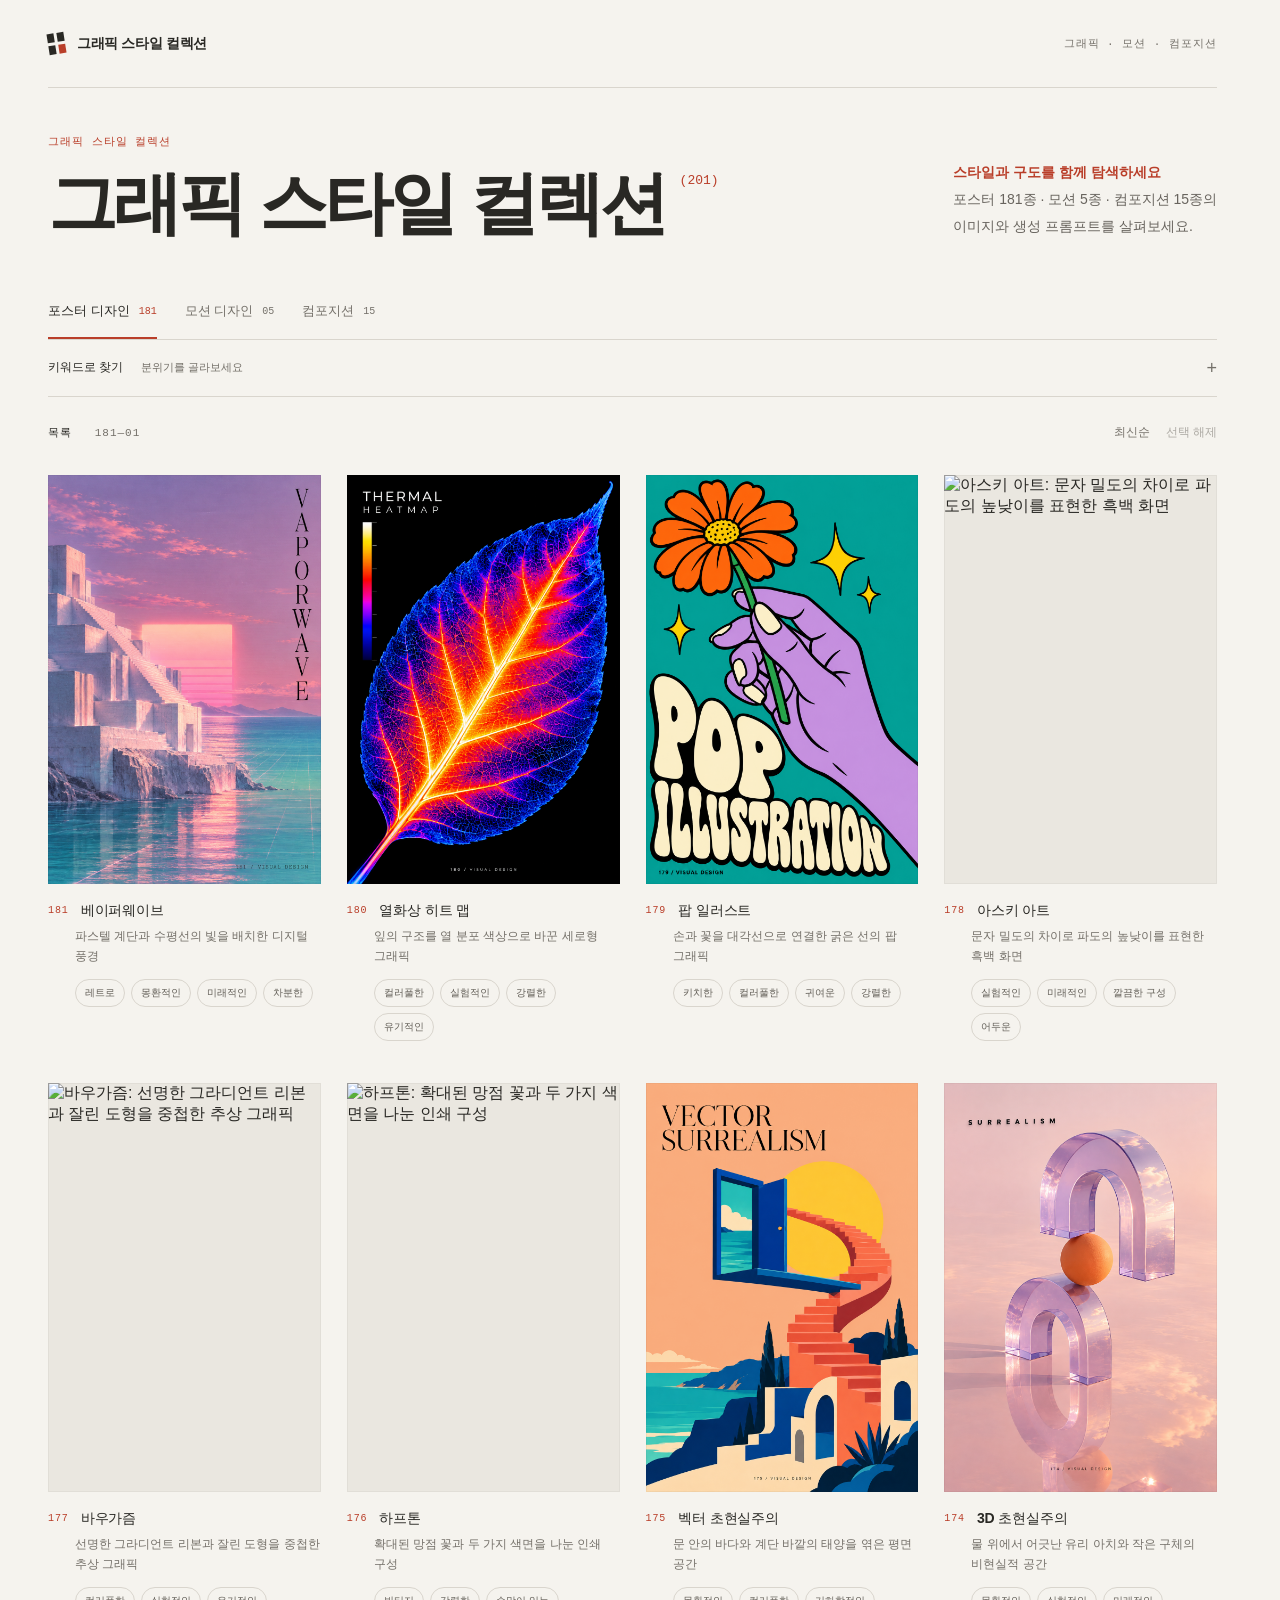
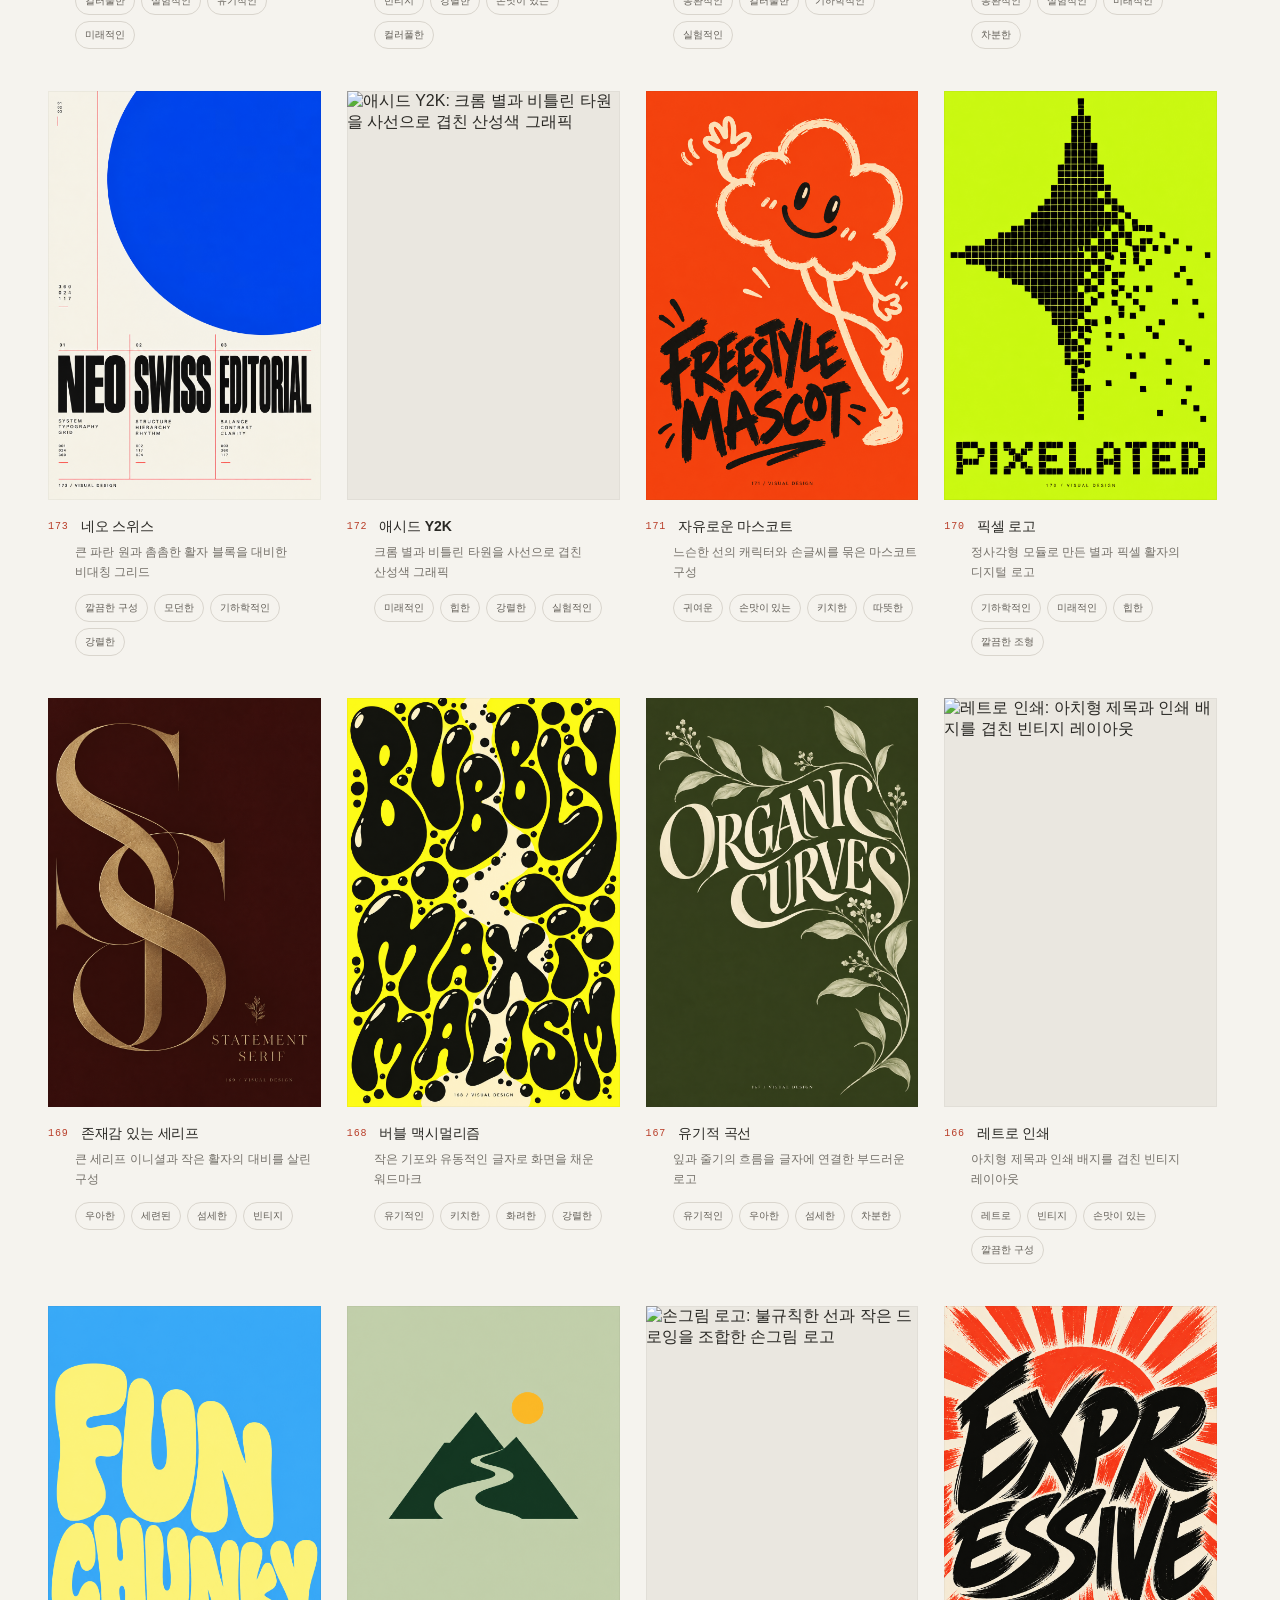
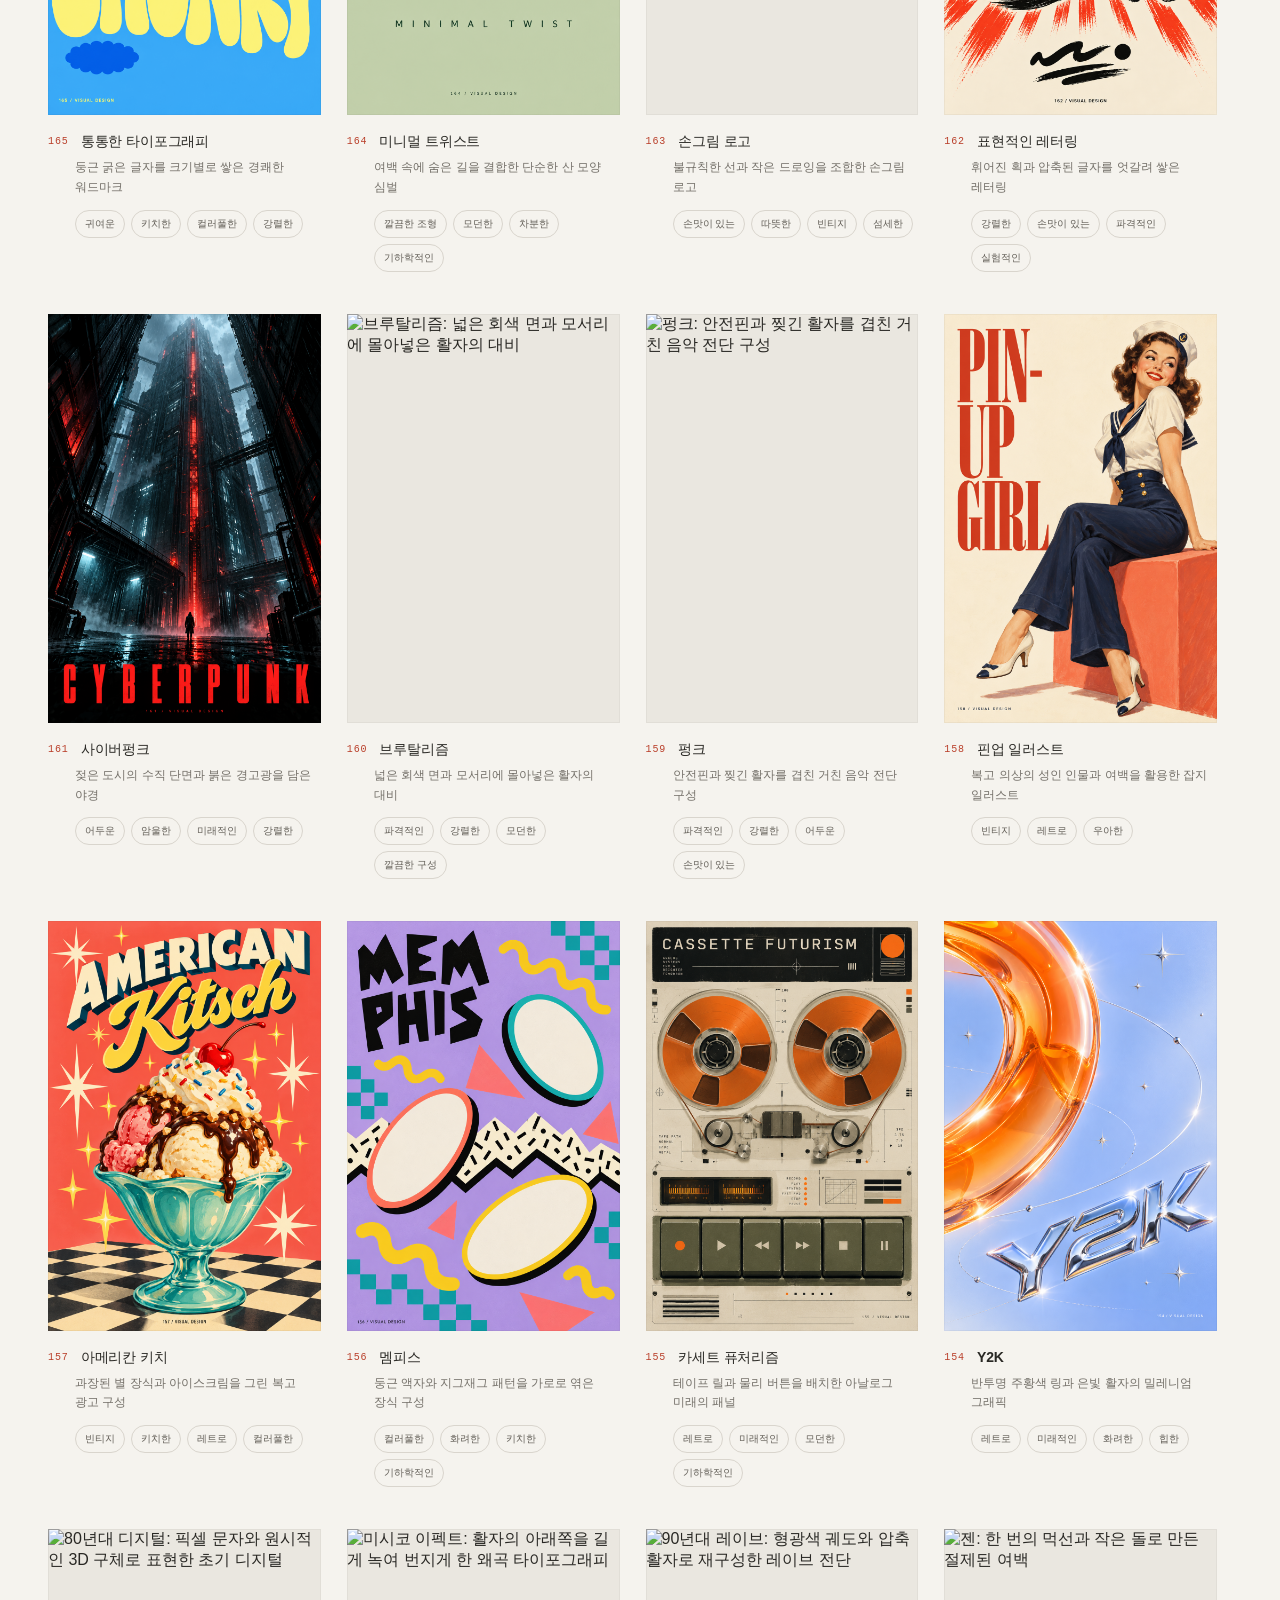
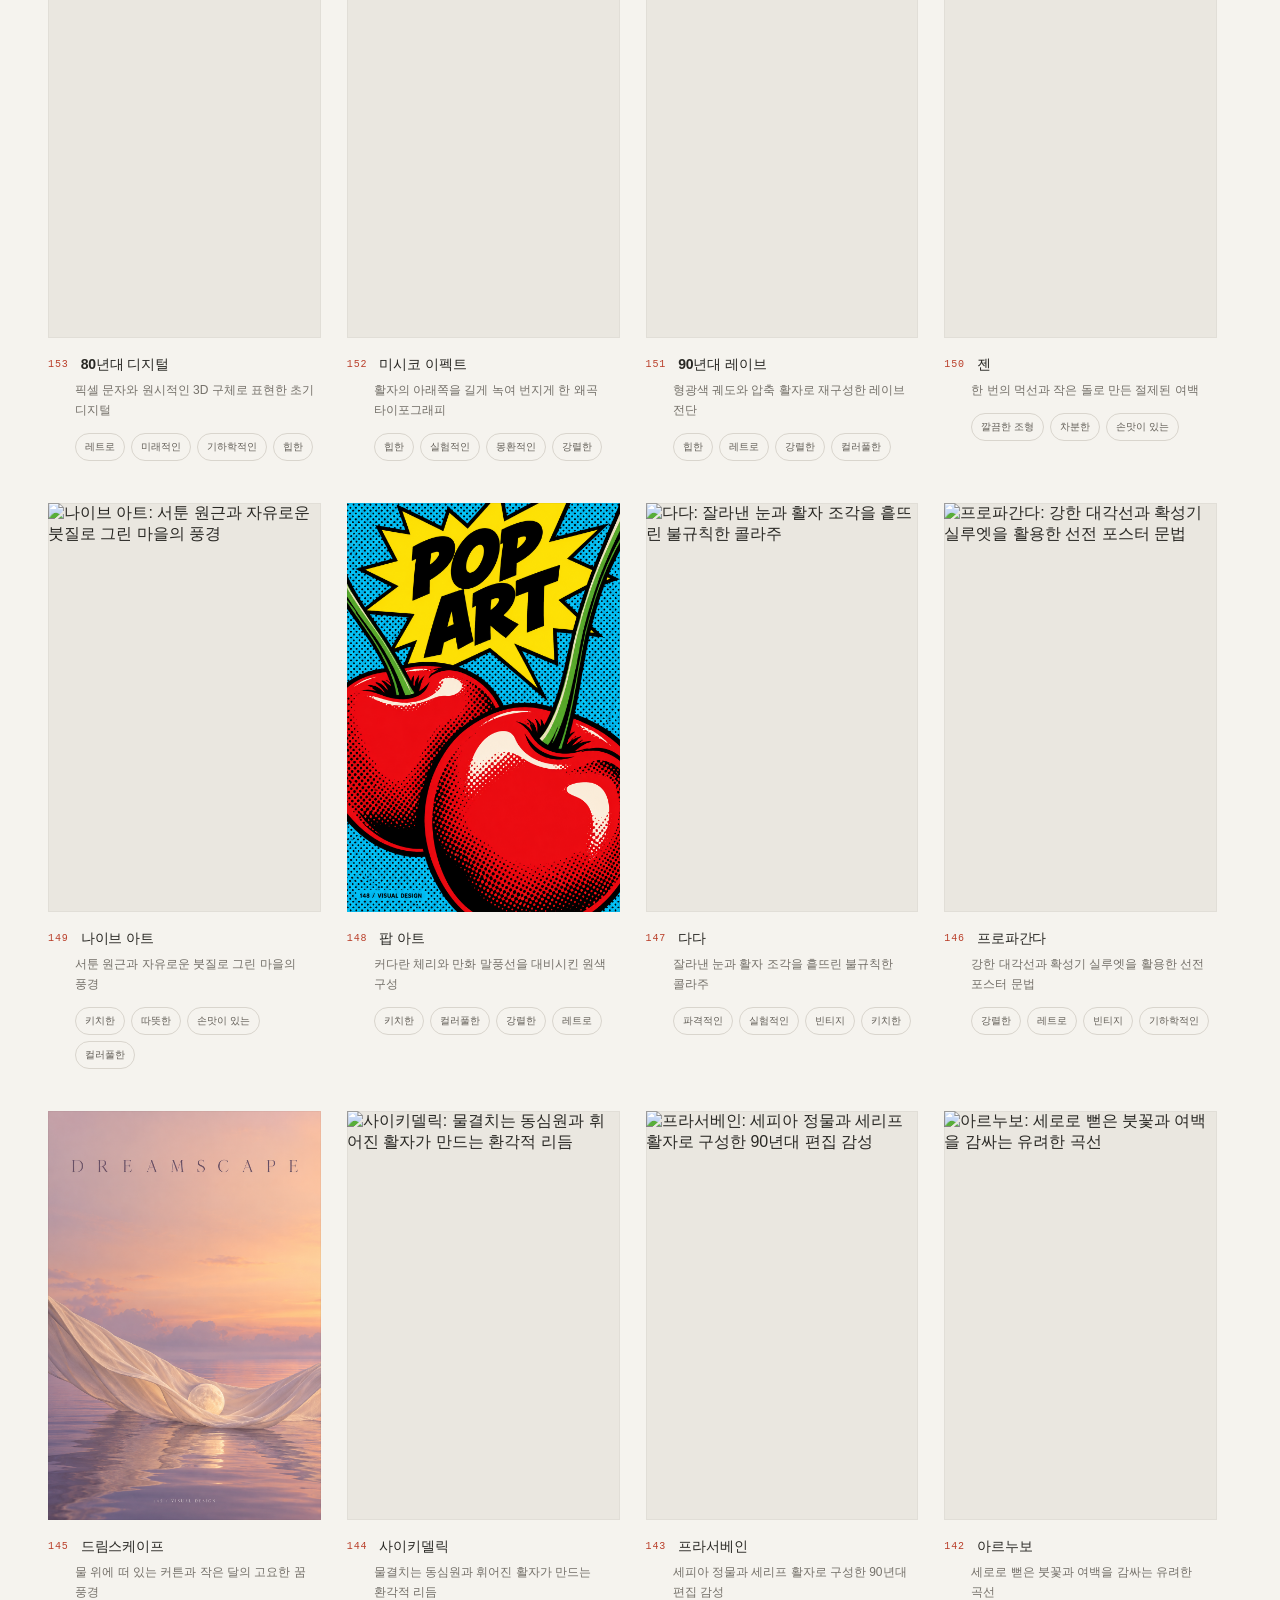
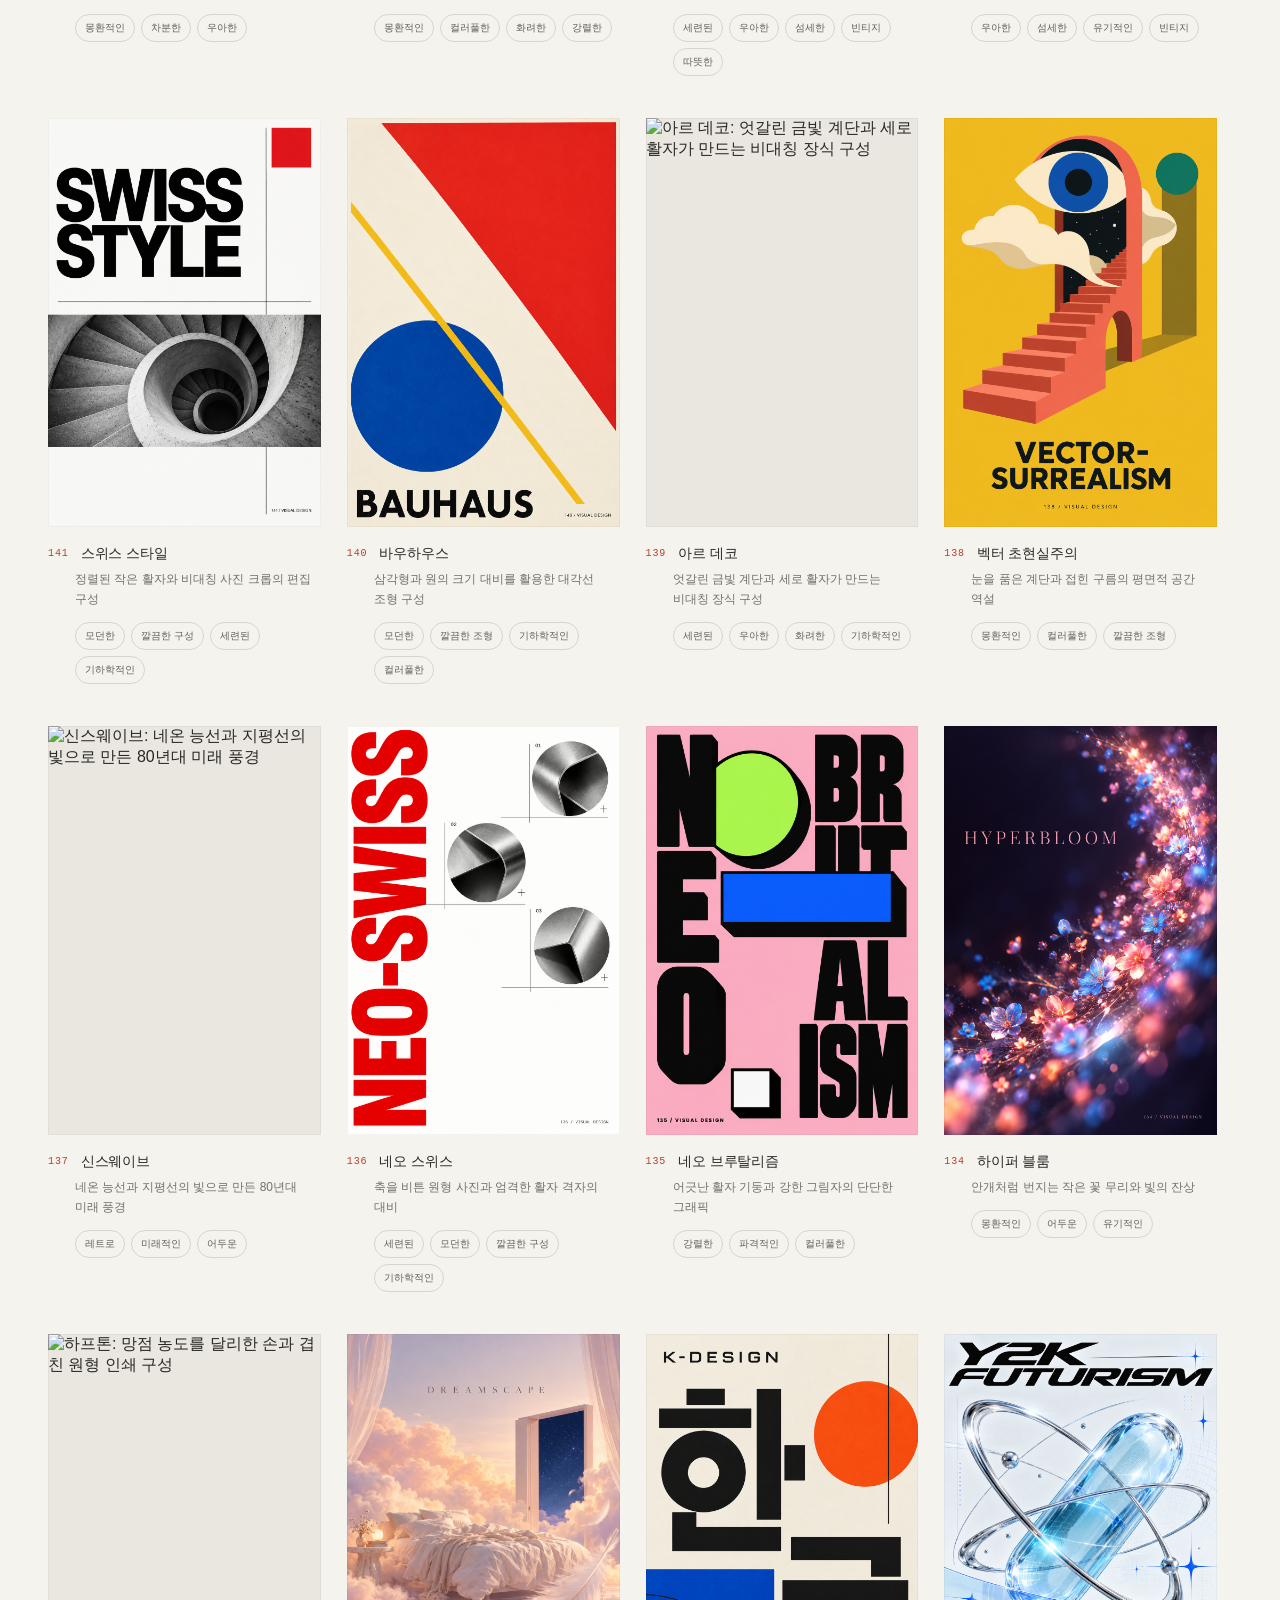
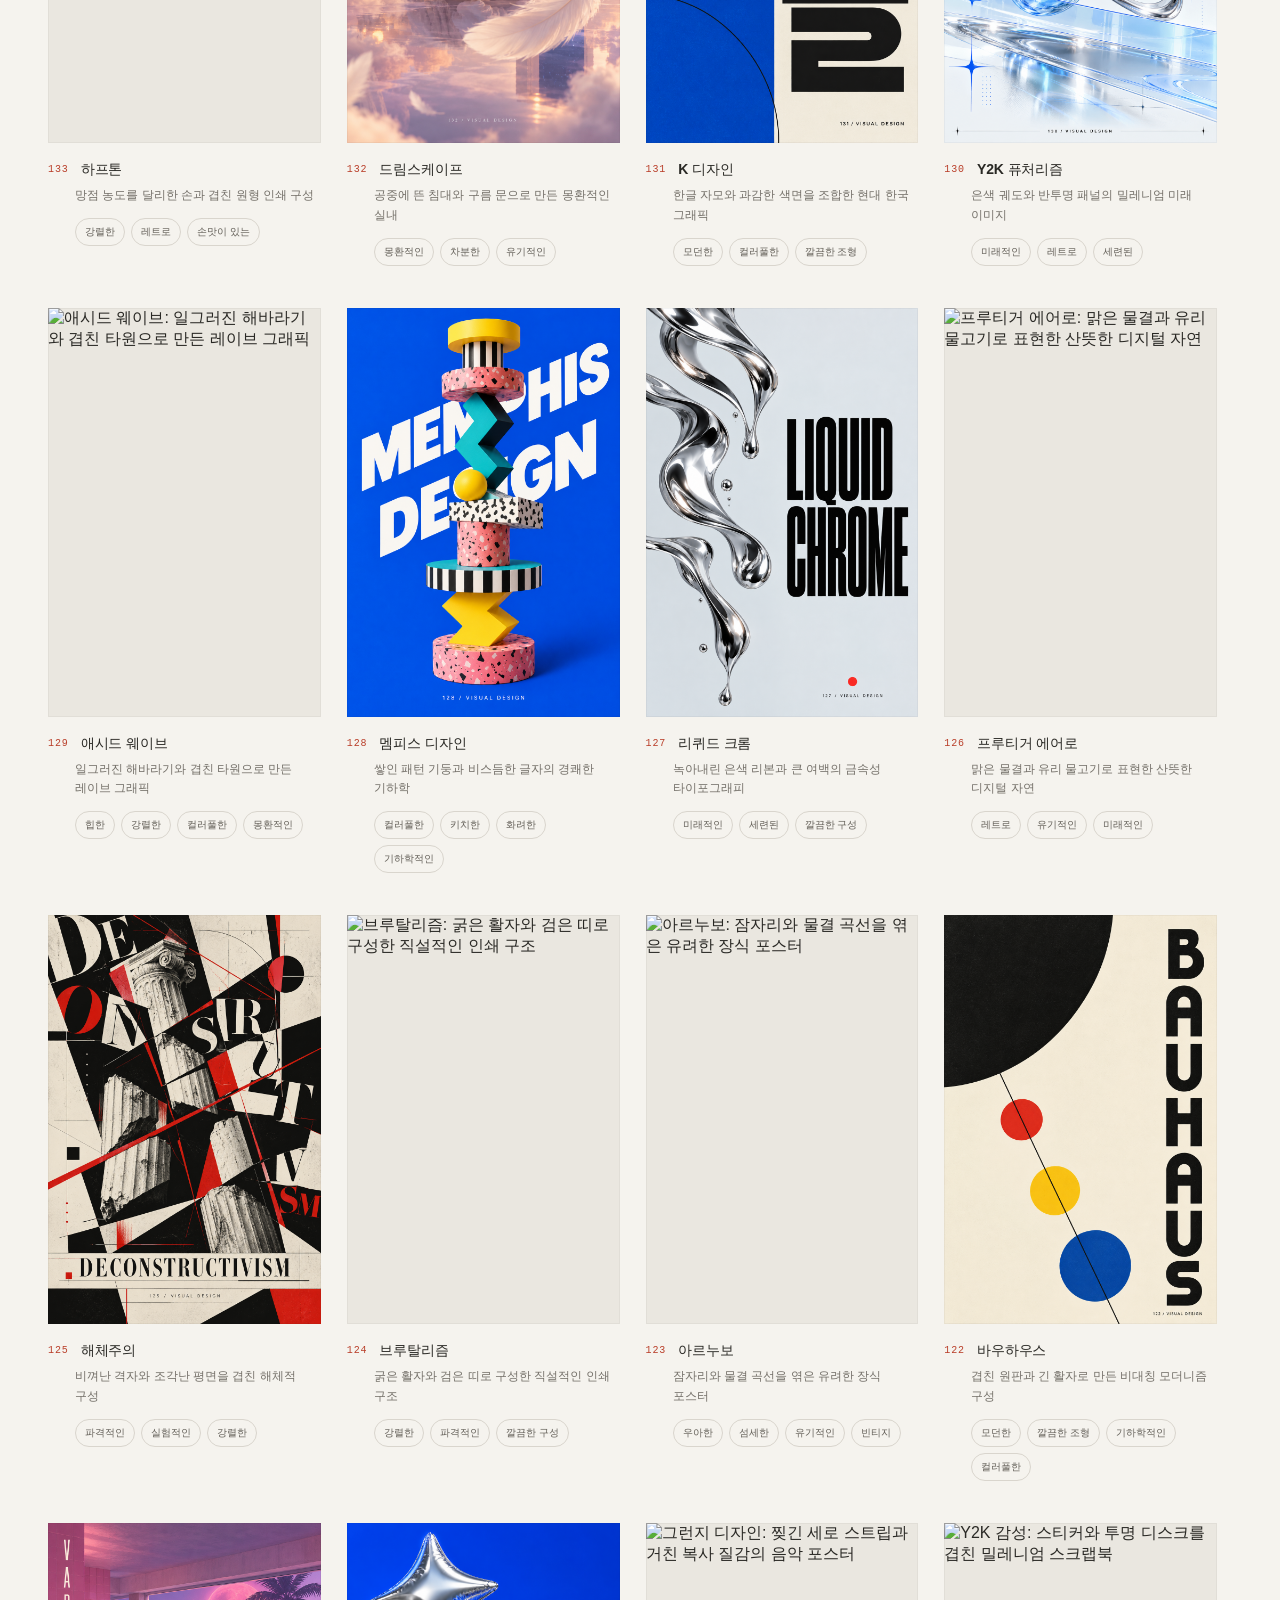
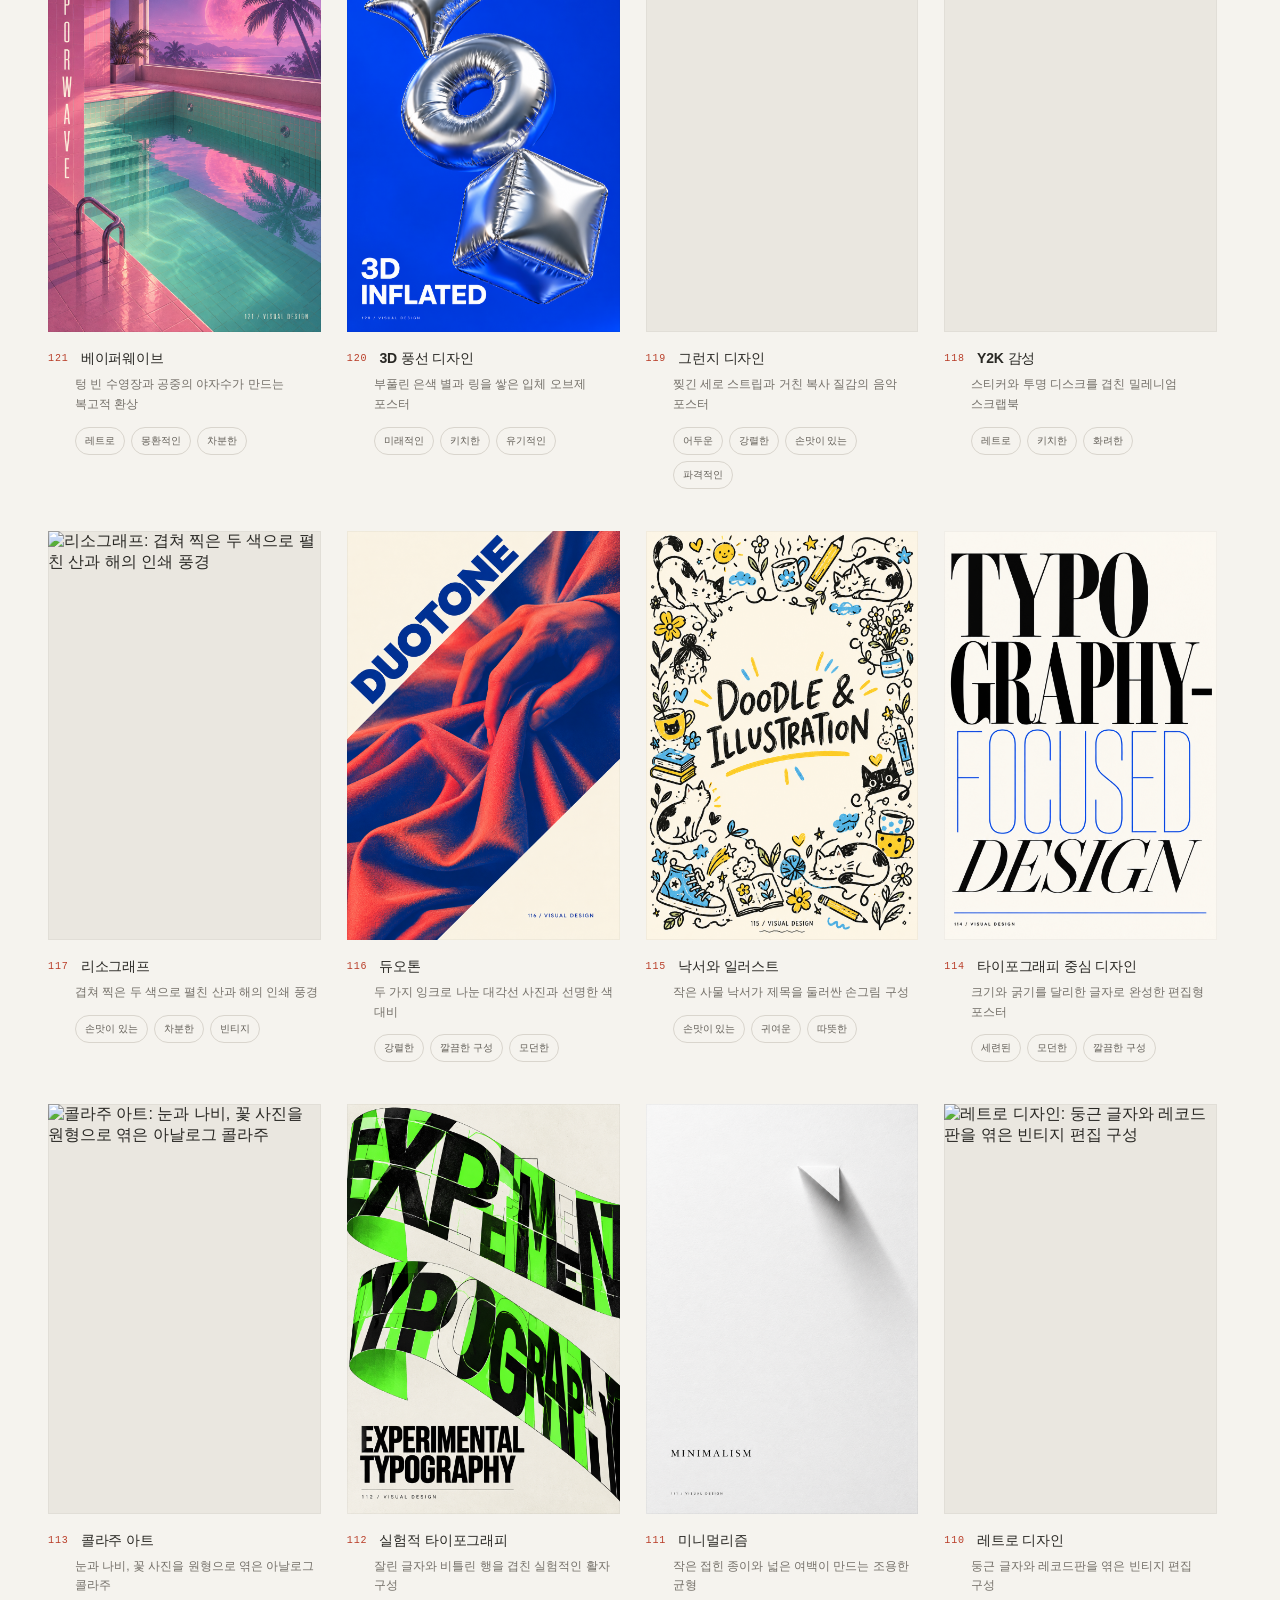
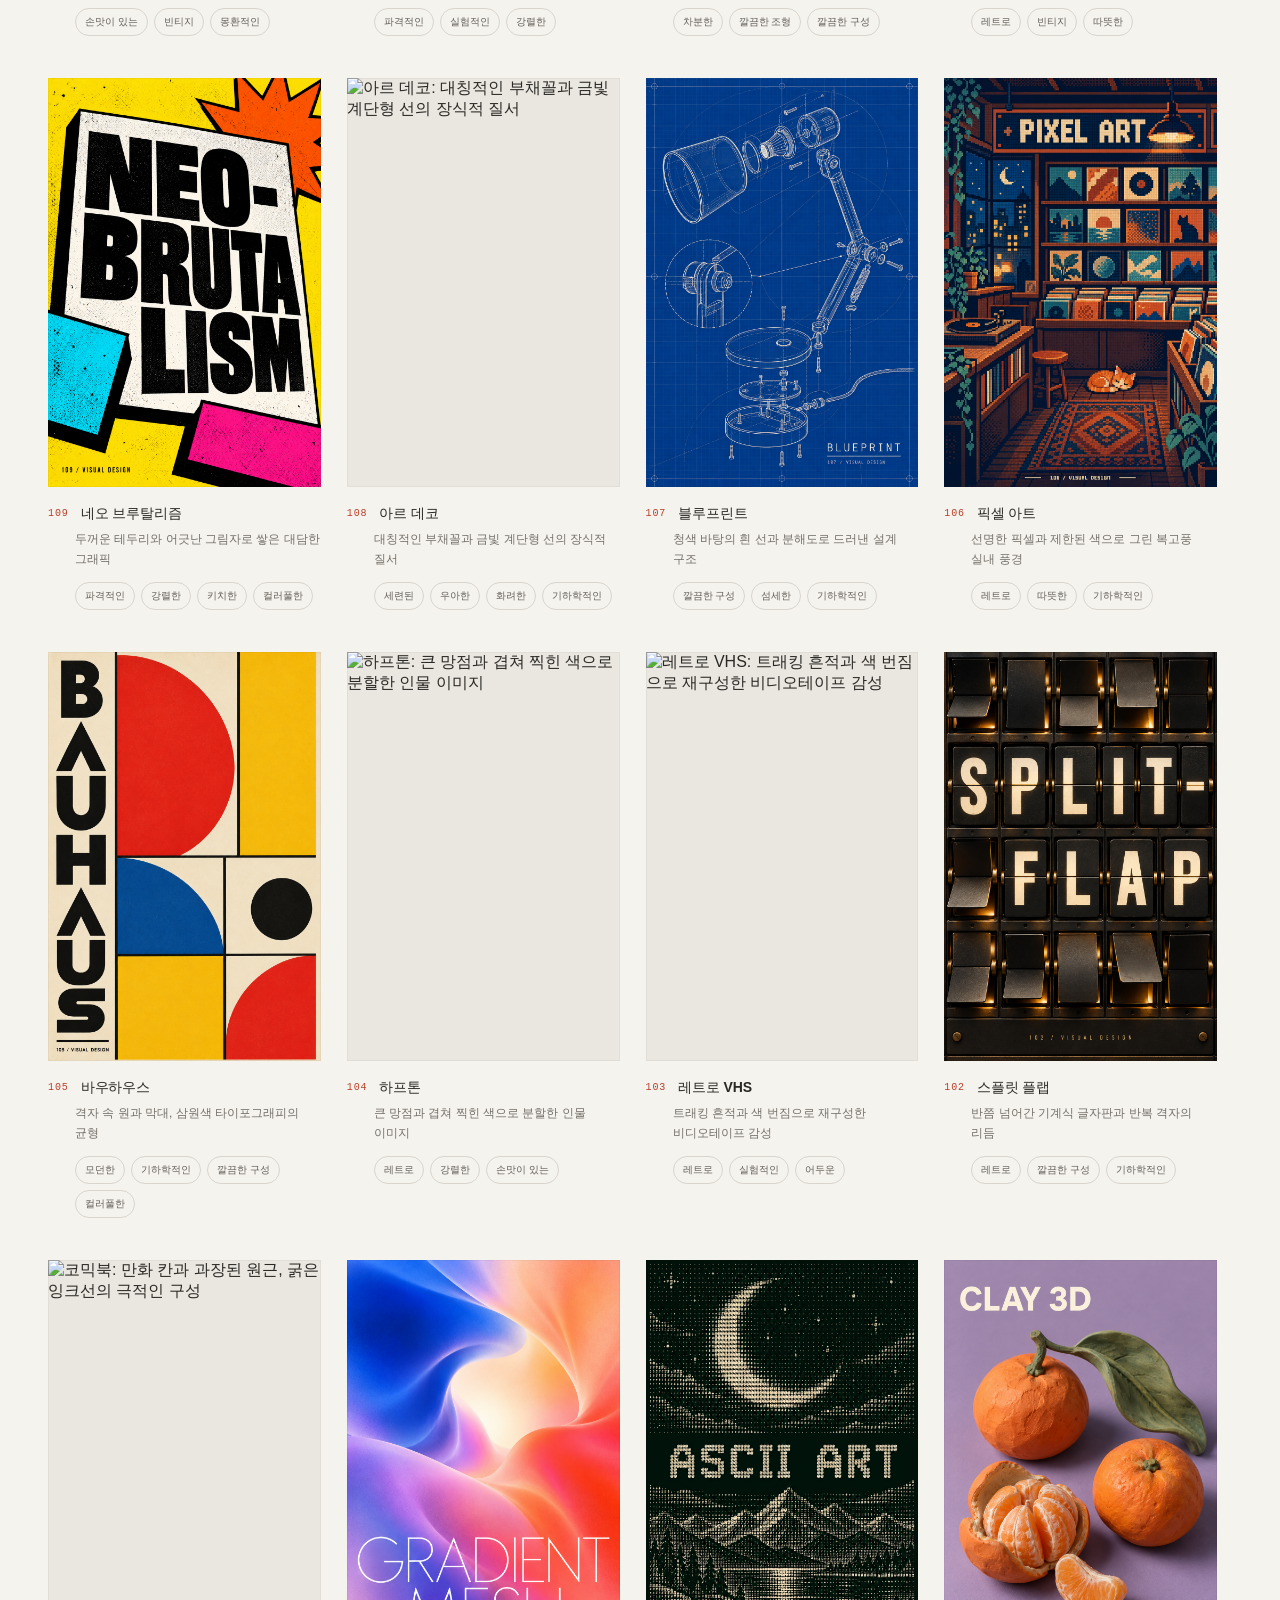
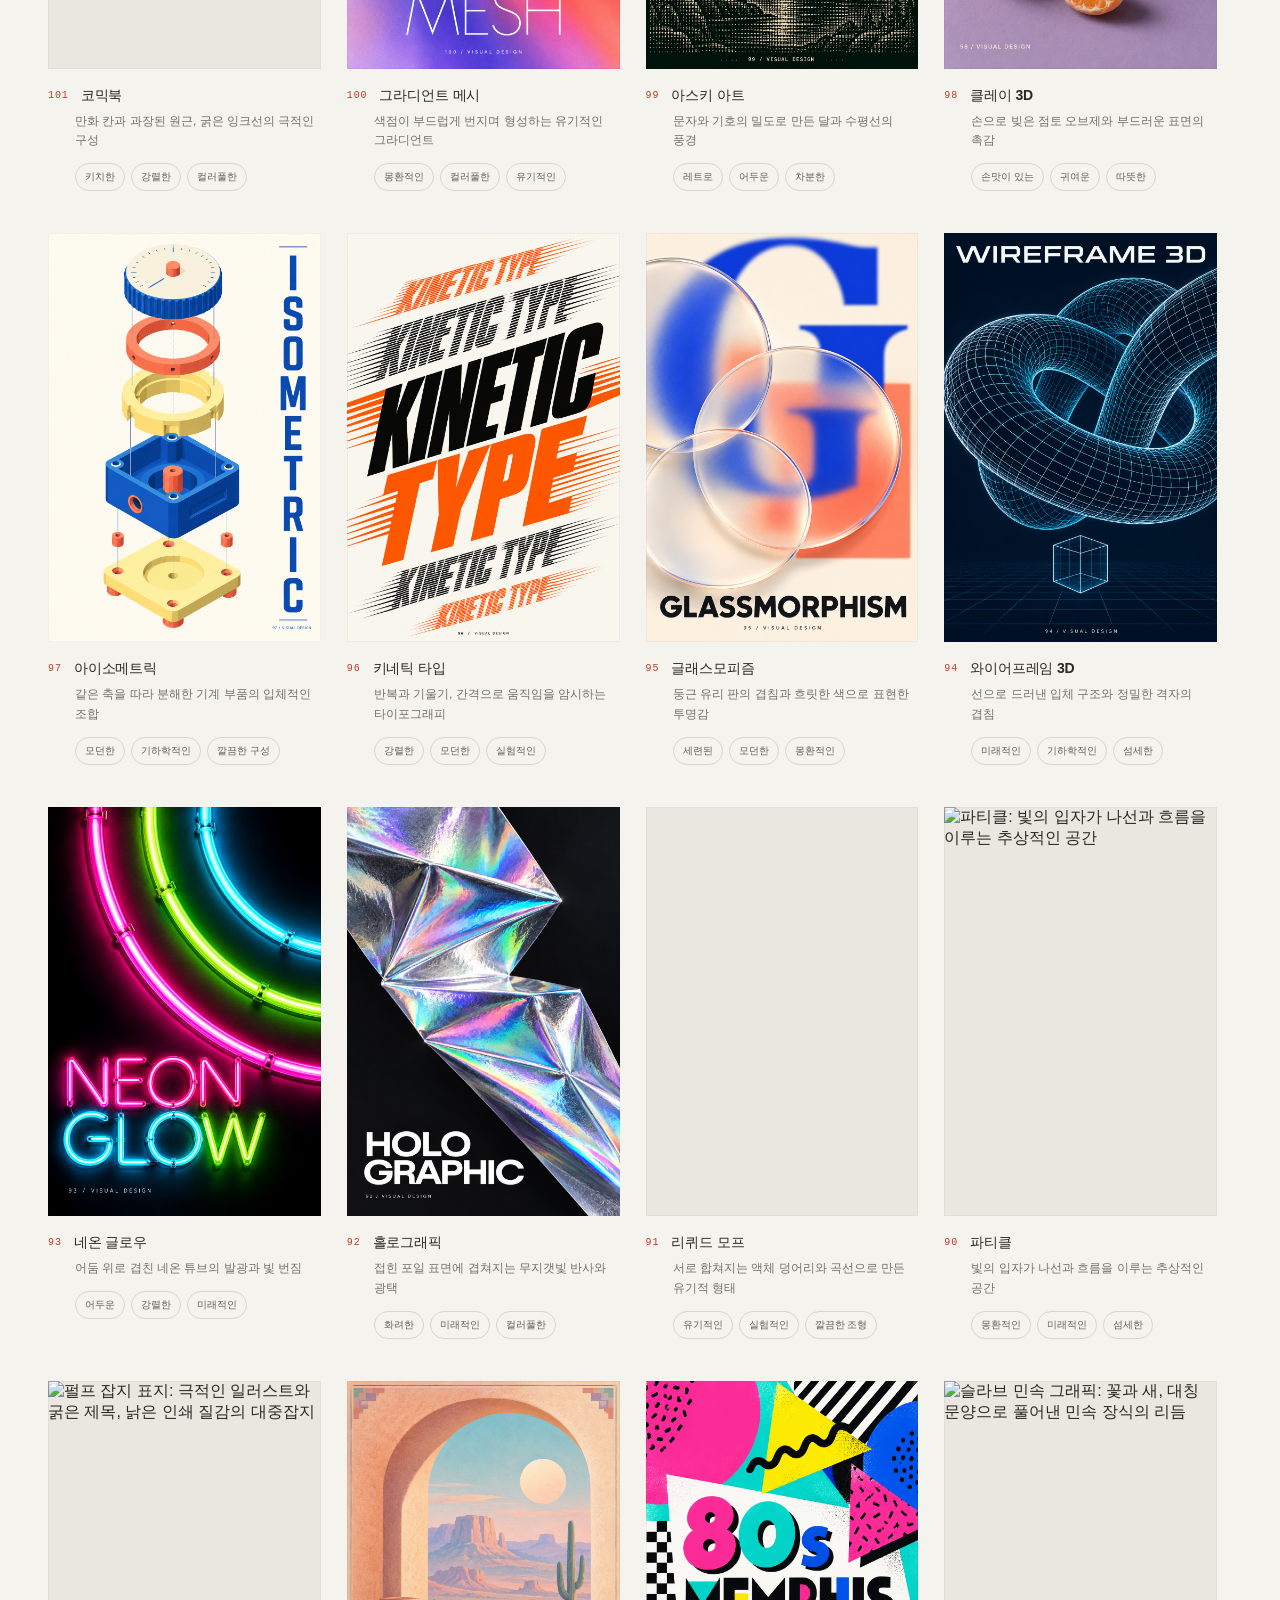
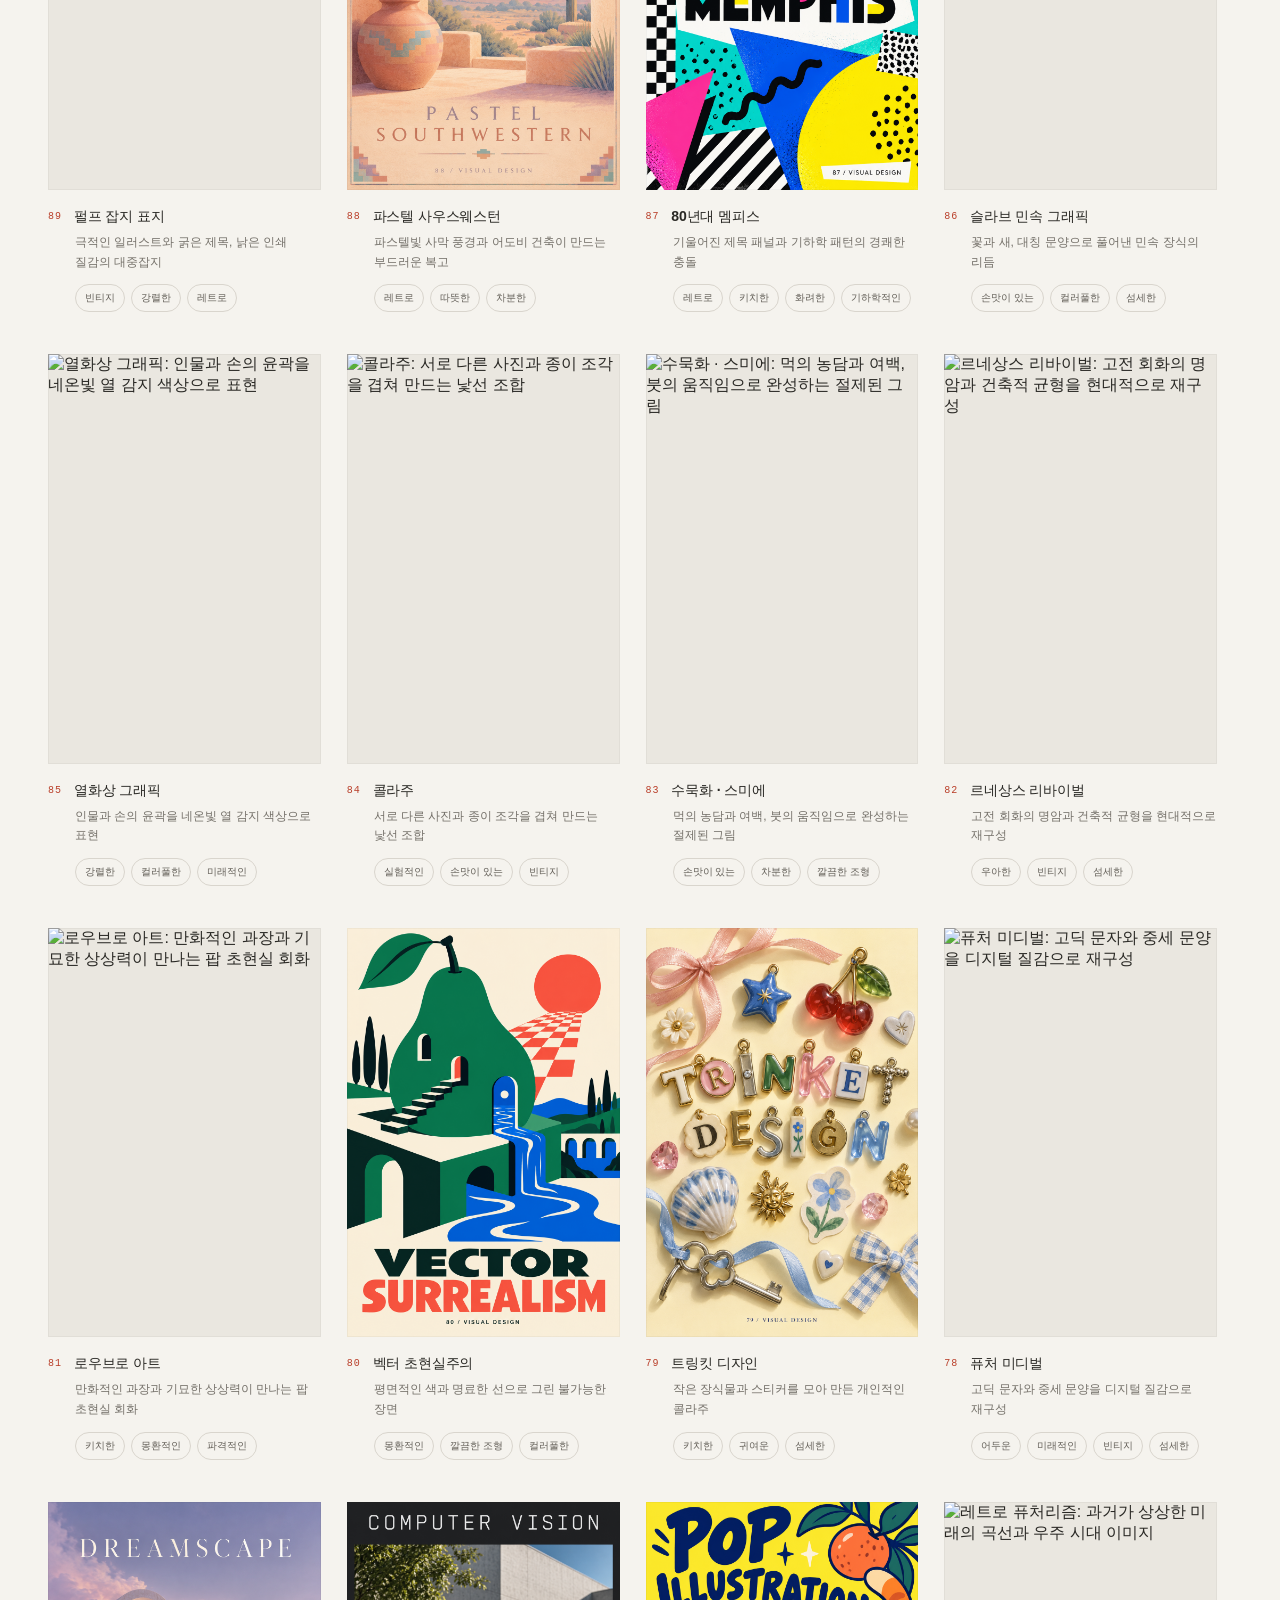
==== commit 29e268d5: "Add composition collection and new graphic style variants" ====
--- a/index.html
+++ b/index.html
@@ -3,26 +3,27 @@
 <head>
   <meta charset="UTF-8">
   <meta name="viewport" content="width=device-width, initial-scale=1">
-  <meta name="description" content="포스터 161종, 모션 디자인 스타일 프레임 5종. 디자인 스타일과 생성 프롬프트를 한곳에서 탐색하세요.">
-  <title>그래픽 스타일 컬렉션 — 포스터·모션 디자인</title>
-  <link rel="icon" href="data:image/svg+xml,%3Csvg xmlns='http://www.w3.org/2000/svg' viewBox='0 0 64 64'%3E%3Crect width='64' height='64' rx='12' fill='%23c8442d'/%3E%3Ctext x='32' y='44' text-anchor='middle' font-family='Georgia,serif' font-size='32' fill='%23f6f3ed'%3E166%3C/text%3E%3C/svg%3E">
-  <link rel="stylesheet" href="site.css?v=20261018-tags">
+  <meta name="description" content="포스터 181종, 모션 디자인 스타일 프레임 5종, 컴포지션 15종. 디자인 스타일과 생성 프롬프트를 한곳에서 탐색하세요.">
+  <title>그래픽 스타일 컬렉션 — 포스터·모션·컴포지션</title>
+  <link rel="icon" href="data:image/svg+xml,%3Csvg xmlns='http://www.w3.org/2000/svg' viewBox='0 0 64 64'%3E%3Crect width='64' height='64' rx='12' fill='%23c8442d'/%3E%3Ctext x='32' y='44' text-anchor='middle' font-family='Georgia,serif' font-size='32' fill='%23f6f3ed'%3E201%3C/text%3E%3C/svg%3E">
+  <link rel="stylesheet" href="site.css?v=20261018-composition">
 </head>
 <body>
   <div class="shell">
     <header class="topbar">
       <a class="wordmark" href="#top" aria-label="그래픽 스타일 컬렉션 처음으로"><span class="mark" aria-hidden="true"><i></i><i></i><i></i><i></i></span>그래픽 스타일 컬렉션</a>
-      <span class="topnote mono">그래픽 · 모션 디자인</span>
+      <span class="topnote mono">그래픽 · 모션 · 컴포지션</span>
       <a class="archive-link" id="archive-download" href="output/motion-styles.zip" download hidden><span id="archive-label">모션 5장 다운로드</span> <span aria-hidden="true">↗</span></a>
     </header>
     <main id="top">
       <section class="intro" aria-labelledby="page-title">
-        <div><p class="eyebrow mono">그래픽 스타일 컬렉션</p><h1 id="page-title"><span class="title-part">그래픽 스타일</span> <span class="title-part">컬렉션<sup>(166)</sup></span></h1></div>
-        <p class="intro-copy"><span class="ai-disclosure">그래픽과 모션 스타일 프레임</span><br>포스터 161종과 모션 디자인 5종의<br> 이미지와 생성 프롬프트를 살펴보세요.</p>
+        <div><p class="eyebrow mono">그래픽 스타일 컬렉션</p><h1 id="page-title"><span class="title-part">그래픽 스타일</span> <span class="title-part">컬렉션<sup>(201)</sup></span></h1></div>
+        <p class="intro-copy"><span class="ai-disclosure">스타일과 구도를 함께 탐색하세요</span><br>포스터 181종 · 모션 5종 · 컴포지션 15종의<br> 이미지와 생성 프롬프트를 살펴보세요.</p>
       </section>
       <div class="collection-tabs" role="tablist" aria-label="디자인 컬렉션">
-        <button class="collection-tab" id="poster-tab" role="tab" aria-controls="poster-panel" aria-selected="true" data-collection="posters" tabindex="0">포스터 디자인 <span>161</span></button>
+        <button class="collection-tab" id="poster-tab" role="tab" aria-controls="poster-panel" aria-selected="true" data-collection="posters" tabindex="0">포스터 디자인 <span>181</span></button>
         <button class="collection-tab" id="motion-tab" role="tab" aria-controls="motion-panel" aria-selected="false" data-collection="motion" tabindex="-1">모션 디자인 <span>05</span></button>
+        <button class="collection-tab" id="composition-tab" role="tab" aria-controls="composition-panel" aria-selected="false" data-collection="composition" tabindex="-1">컴포지션 <span>15</span></button>
       </div>
       <span id="collection-announcement" class="sr-only" aria-live="polite"></span>
       <div id="poster-panel" role="tabpanel" aria-labelledby="poster-tab">
@@ -31,13 +32,173 @@
         <p id="tag-help" class="filter-help">여러 개를 선택하면 모든 키워드가 있는 포스터만 보여요.</p>
         <div class="tag-options" id="tag-options" role="group" aria-label="포스터 키워드 필터" aria-describedby="tag-help"></div>
       </details>
-      <div class="collection-line"><span class="mono"><strong>목록</strong> &nbsp; 161—01</span><div class="filter-status"><span class="instruction" id="filter-count">최신순</span><button class="clear-tags" id="clear-tags" data-clear-tags disabled hidden>선택 해제</button></div></div>
+      <div class="collection-line"><span class="mono"><strong>목록</strong> &nbsp; 181—01</span><div class="filter-status"><span class="instruction" id="filter-count">최신순</span><button class="clear-tags" id="clear-tags" data-clear-tags disabled hidden>선택 해제</button></div></div>
       <span class="sr-only" id="filter-announcement" role="status" aria-live="polite" aria-atomic="true"></span>
       <div class="filter-empty" id="filter-empty" hidden><p>모든 키워드가 일치하는 포스터가 없어요.</p><p>선택한 키워드를 줄이거나 전체 목록을 둘러보세요.</p><button class="clear-tags" data-clear-tags>전체 포스터 보기</button></div>
-      <section class="gallery" id="new-styles" aria-label="161가지 디자인 스타일 포스터">
+      <section class="gallery" id="new-styles" aria-label="181가지 디자인 스타일 포스터">
+        <article class="study" id="study-181">
+          <button class="poster-trigger" data-collection="posters" data-poster="180" aria-label="베이퍼웨이브 포스터 자세히 보기" aria-haspopup="dialog">
+            <img src="output/poster-styles/181-vaporwave-stair.png" alt="베이퍼웨이브: 파스텔 계단과 수평선의 빛을 배치한 디지털 풍경" width="1024" height="1536" loading="eager" fetchpriority="high" decoding="async">
+            <span class="open-hint" aria-hidden="true">자세히 보기 <span>↗</span></span>
+          </button>
+          <div class="caption"><span class="number mono">181</span><h2>베이퍼웨이브</h2></div>
+          <p class="study-description">파스텔 계단과 수평선의 빛을 배치한 디지털 풍경</p>
+        </article>
+        <article class="study" id="study-180">
+          <button class="poster-trigger" data-collection="posters" data-poster="179" aria-label="열화상 히트 맵 포스터 자세히 보기" aria-haspopup="dialog">
+            <img src="output/poster-styles/180-thermal-heatmap-leaf.png" alt="열화상 히트 맵: 잎의 구조를 열 분포 색상으로 바꾼 세로형 그래픽" width="1024" height="1536" loading="eager" decoding="async">
+            <span class="open-hint" aria-hidden="true">자세히 보기 <span>↗</span></span>
+          </button>
+          <div class="caption"><span class="number mono">180</span><h2>열화상 히트 맵</h2></div>
+          <p class="study-description">잎의 구조를 열 분포 색상으로 바꾼 세로형 그래픽</p>
+        </article>
+        <article class="study" id="study-179">
+          <button class="poster-trigger" data-collection="posters" data-poster="178" aria-label="팝 일러스트 포스터 자세히 보기" aria-haspopup="dialog">
+            <img src="output/poster-styles/179-pop-illustration-hand.png" alt="팝 일러스트: 손과 꽃을 대각선으로 연결한 굵은 선의 팝 그래픽" width="1024" height="1536" loading="eager" decoding="async">
+            <span class="open-hint" aria-hidden="true">자세히 보기 <span>↗</span></span>
+          </button>
+          <div class="caption"><span class="number mono">179</span><h2>팝 일러스트</h2></div>
+          <p class="study-description">손과 꽃을 대각선으로 연결한 굵은 선의 팝 그래픽</p>
+        </article>
+        <article class="study" id="study-178">
+          <button class="poster-trigger" data-collection="posters" data-poster="177" aria-label="아스키 아트 포스터 자세히 보기" aria-haspopup="dialog">
+            <img src="output/poster-styles/178-ascii-wave.png" alt="아스키 아트: 문자 밀도의 차이로 파도의 높낮이를 표현한 흑백 화면" width="1024" height="1536" loading="eager" decoding="async">
+            <span class="open-hint" aria-hidden="true">자세히 보기 <span>↗</span></span>
+          </button>
+          <div class="caption"><span class="number mono">178</span><h2>아스키 아트</h2></div>
+          <p class="study-description">문자 밀도의 차이로 파도의 높낮이를 표현한 흑백 화면</p>
+        </article>
+        <article class="study" id="study-177">
+          <button class="poster-trigger" data-collection="posters" data-poster="176" aria-label="바우가즘 포스터 자세히 보기" aria-haspopup="dialog">
+            <img src="output/poster-styles/177-baugasm.png" alt="바우가즘: 선명한 그라디언트 리본과 잘린 도형을 중첩한 추상 그래픽" width="1024" height="1536" loading="lazy" decoding="async">
+            <span class="open-hint" aria-hidden="true">자세히 보기 <span>↗</span></span>
+          </button>
+          <div class="caption"><span class="number mono">177</span><h2>바우가즘</h2></div>
+          <p class="study-description">선명한 그라디언트 리본과 잘린 도형을 중첩한 추상 그래픽</p>
+        </article>
+        <article class="study" id="study-176">
+          <button class="poster-trigger" data-collection="posters" data-poster="175" aria-label="하프톤 포스터 자세히 보기" aria-haspopup="dialog">
+            <img src="output/poster-styles/176-halftone-flower.png" alt="하프톤: 확대된 망점 꽃과 두 가지 색면을 나눈 인쇄 구성" width="1024" height="1536" loading="lazy" decoding="async">
+            <span class="open-hint" aria-hidden="true">자세히 보기 <span>↗</span></span>
+          </button>
+          <div class="caption"><span class="number mono">176</span><h2>하프톤</h2></div>
+          <p class="study-description">확대된 망점 꽃과 두 가지 색면을 나눈 인쇄 구성</p>
+        </article>
+        <article class="study" id="study-175">
+          <button class="poster-trigger" data-collection="posters" data-poster="174" aria-label="벡터 초현실주의 포스터 자세히 보기" aria-haspopup="dialog">
+            <img src="output/poster-styles/175-vector-surrealism-door.png" alt="벡터 초현실주의: 문 안의 바다와 계단 바깥의 태양을 엮은 평면 공간" width="1024" height="1536" loading="lazy" decoding="async">
+            <span class="open-hint" aria-hidden="true">자세히 보기 <span>↗</span></span>
+          </button>
+          <div class="caption"><span class="number mono">175</span><h2>벡터 초현실주의</h2></div>
+          <p class="study-description">문 안의 바다와 계단 바깥의 태양을 엮은 평면 공간</p>
+        </article>
+        <article class="study" id="study-174">
+          <button class="poster-trigger" data-collection="posters" data-poster="173" aria-label="3D 초현실주의 포스터 자세히 보기" aria-haspopup="dialog">
+            <img src="output/poster-styles/174-3d-surrealism-arch.png" alt="3D 초현실주의: 물 위에서 어긋난 유리 아치와 작은 구체의 비현실적 공간" width="1024" height="1536" loading="lazy" decoding="async">
+            <span class="open-hint" aria-hidden="true">자세히 보기 <span>↗</span></span>
+          </button>
+          <div class="caption"><span class="number mono">174</span><h2>3D 초현실주의</h2></div>
+          <p class="study-description">물 위에서 어긋난 유리 아치와 작은 구체의 비현실적 공간</p>
+        </article>
+        <article class="study" id="study-173">
+          <button class="poster-trigger" data-collection="posters" data-poster="172" aria-label="네오 스위스 포스터 자세히 보기" aria-haspopup="dialog">
+            <img src="output/poster-styles/173-neo-swiss-orbit.png" alt="네오 스위스: 큰 파란 원과 촘촘한 활자 블록을 대비한 비대칭 그리드" width="1024" height="1536" loading="lazy" decoding="async">
+            <span class="open-hint" aria-hidden="true">자세히 보기 <span>↗</span></span>
+          </button>
+          <div class="caption"><span class="number mono">173</span><h2>네오 스위스</h2></div>
+          <p class="study-description">큰 파란 원과 촘촘한 활자 블록을 대비한 비대칭 그리드</p>
+        </article>
+        <article class="study" id="study-172">
+          <button class="poster-trigger" data-collection="posters" data-poster="171" aria-label="애시드 Y2K 포스터 자세히 보기" aria-haspopup="dialog">
+            <img src="output/poster-styles/172-acid-y2k.png" alt="애시드 Y2K: 크롬 별과 비틀린 타원을 사선으로 겹친 산성색 그래픽" width="1024" height="1536" loading="lazy" decoding="async">
+            <span class="open-hint" aria-hidden="true">자세히 보기 <span>↗</span></span>
+          </button>
+          <div class="caption"><span class="number mono">172</span><h2>애시드 Y2K</h2></div>
+          <p class="study-description">크롬 별과 비틀린 타원을 사선으로 겹친 산성색 그래픽</p>
+        </article>
+        <article class="study" id="study-171">
+          <button class="poster-trigger" data-collection="posters" data-poster="170" aria-label="자유로운 마스코트 포스터 자세히 보기" aria-haspopup="dialog">
+            <img src="output/poster-styles/171-freestyle-mascot.png" alt="자유로운 마스코트: 느슨한 선의 캐릭터와 손글씨를 묶은 마스코트 구성" width="1024" height="1536" loading="lazy" decoding="async">
+            <span class="open-hint" aria-hidden="true">자세히 보기 <span>↗</span></span>
+          </button>
+          <div class="caption"><span class="number mono">171</span><h2>자유로운 마스코트</h2></div>
+          <p class="study-description">느슨한 선의 캐릭터와 손글씨를 묶은 마스코트 구성</p>
+        </article>
+        <article class="study" id="study-170">
+          <button class="poster-trigger" data-collection="posters" data-poster="169" aria-label="픽셀 로고 포스터 자세히 보기" aria-haspopup="dialog">
+            <img src="output/poster-styles/170-pixelated-logo.png" alt="픽셀 로고: 정사각형 모듈로 만든 별과 픽셀 활자의 디지털 로고" width="1024" height="1536" loading="lazy" decoding="async">
+            <span class="open-hint" aria-hidden="true">자세히 보기 <span>↗</span></span>
+          </button>
+          <div class="caption"><span class="number mono">170</span><h2>픽셀 로고</h2></div>
+          <p class="study-description">정사각형 모듈로 만든 별과 픽셀 활자의 디지털 로고</p>
+        </article>
+        <article class="study" id="study-169">
+          <button class="poster-trigger" data-collection="posters" data-poster="168" aria-label="존재감 있는 세리프 포스터 자세히 보기" aria-haspopup="dialog">
+            <img src="output/poster-styles/169-statement-serif.png" alt="존재감 있는 세리프: 큰 세리프 이니셜과 작은 활자의 대비를 살린 구성" width="1024" height="1536" loading="lazy" decoding="async">
+            <span class="open-hint" aria-hidden="true">자세히 보기 <span>↗</span></span>
+          </button>
+          <div class="caption"><span class="number mono">169</span><h2>존재감 있는 세리프</h2></div>
+          <p class="study-description">큰 세리프 이니셜과 작은 활자의 대비를 살린 구성</p>
+        </article>
+        <article class="study" id="study-168">
+          <button class="poster-trigger" data-collection="posters" data-poster="167" aria-label="버블 맥시멀리즘 포스터 자세히 보기" aria-haspopup="dialog">
+            <img src="output/poster-styles/168-bubbly-maximalism.png" alt="버블 맥시멀리즘: 작은 기포와 유동적인 글자로 화면을 채운 워드마크" width="1024" height="1536" loading="lazy" decoding="async">
+            <span class="open-hint" aria-hidden="true">자세히 보기 <span>↗</span></span>
+          </button>
+          <div class="caption"><span class="number mono">168</span><h2>버블 맥시멀리즘</h2></div>
+          <p class="study-description">작은 기포와 유동적인 글자로 화면을 채운 워드마크</p>
+        </article>
+        <article class="study" id="study-167">
+          <button class="poster-trigger" data-collection="posters" data-poster="166" aria-label="유기적 곡선 포스터 자세히 보기" aria-haspopup="dialog">
+            <img src="output/poster-styles/167-organic-curves.png" alt="유기적 곡선: 잎과 줄기의 흐름을 글자에 연결한 부드러운 로고" width="1024" height="1536" loading="lazy" decoding="async">
+            <span class="open-hint" aria-hidden="true">자세히 보기 <span>↗</span></span>
+          </button>
+          <div class="caption"><span class="number mono">167</span><h2>유기적 곡선</h2></div>
+          <p class="study-description">잎과 줄기의 흐름을 글자에 연결한 부드러운 로고</p>
+        </article>
+        <article class="study" id="study-166">
+          <button class="poster-trigger" data-collection="posters" data-poster="165" aria-label="레트로 인쇄 포스터 자세히 보기" aria-haspopup="dialog">
+            <img src="output/poster-styles/166-retro-print.png" alt="레트로 인쇄: 아치형 제목과 인쇄 배지를 겹친 빈티지 레이아웃" width="1024" height="1536" loading="lazy" decoding="async">
+            <span class="open-hint" aria-hidden="true">자세히 보기 <span>↗</span></span>
+          </button>
+          <div class="caption"><span class="number mono">166</span><h2>레트로 인쇄</h2></div>
+          <p class="study-description">아치형 제목과 인쇄 배지를 겹친 빈티지 레이아웃</p>
+        </article>
+        <article class="study" id="study-165">
+          <button class="poster-trigger" data-collection="posters" data-poster="164" aria-label="통통한 타이포그래피 포스터 자세히 보기" aria-haspopup="dialog">
+            <img src="output/poster-styles/165-fun-chunky.png" alt="통통한 타이포그래피: 둥근 굵은 글자를 크기별로 쌓은 경쾌한 워드마크" width="1024" height="1536" loading="lazy" decoding="async">
+            <span class="open-hint" aria-hidden="true">자세히 보기 <span>↗</span></span>
+          </button>
+          <div class="caption"><span class="number mono">165</span><h2>통통한 타이포그래피</h2></div>
+          <p class="study-description">둥근 굵은 글자를 크기별로 쌓은 경쾌한 워드마크</p>
+        </article>
+        <article class="study" id="study-164">
+          <button class="poster-trigger" data-collection="posters" data-poster="163" aria-label="미니멀 트위스트 포스터 자세히 보기" aria-haspopup="dialog">
+            <img src="output/poster-styles/164-minimal-twist.png" alt="미니멀 트위스트: 여백 속에 숨은 길을 결합한 단순한 산 모양 심벌" width="1024" height="1536" loading="lazy" decoding="async">
+            <span class="open-hint" aria-hidden="true">자세히 보기 <span>↗</span></span>
+          </button>
+          <div class="caption"><span class="number mono">164</span><h2>미니멀 트위스트</h2></div>
+          <p class="study-description">여백 속에 숨은 길을 결합한 단순한 산 모양 심벌</p>
+        </article>
+        <article class="study" id="study-163">
+          <button class="poster-trigger" data-collection="posters" data-poster="162" aria-label="손그림 로고 포스터 자세히 보기" aria-haspopup="dialog">
+            <img src="output/poster-styles/163-hand-drawn-logo.png" alt="손그림 로고: 불규칙한 선과 작은 드로잉을 조합한 손그림 로고" width="1024" height="1536" loading="lazy" decoding="async">
+            <span class="open-hint" aria-hidden="true">자세히 보기 <span>↗</span></span>
+          </button>
+          <div class="caption"><span class="number mono">163</span><h2>손그림 로고</h2></div>
+          <p class="study-description">불규칙한 선과 작은 드로잉을 조합한 손그림 로고</p>
+        </article>
+        <article class="study" id="study-162">
+          <button class="poster-trigger" data-collection="posters" data-poster="161" aria-label="표현적인 레터링 포스터 자세히 보기" aria-haspopup="dialog">
+            <img src="output/poster-styles/162-expressive-lettering.png" alt="표현적인 레터링: 휘어진 획과 압축된 글자를 엇갈려 쌓은 레터링" width="1024" height="1536" loading="lazy" decoding="async">
+            <span class="open-hint" aria-hidden="true">자세히 보기 <span>↗</span></span>
+          </button>
+          <div class="caption"><span class="number mono">162</span><h2>표현적인 레터링</h2></div>
+          <p class="study-description">휘어진 획과 압축된 글자를 엇갈려 쌓은 레터링</p>
+        </article>
         <article class="study" id="study-161">
           <button class="poster-trigger" data-poster="160" aria-label="사이버펑크 포스터 자세히 보기" aria-haspopup="dialog">
-            <img src="output/poster-styles/161-cyberpunk.png" alt="사이버펑크: 젖은 도시의 수직 단면과 붉은 경고광을 담은 야경" width="1024" height="1536" loading="eager" decoding="async" fetchpriority="high">
+            <img src="output/poster-styles/161-cyberpunk.png" alt="사이버펑크: 젖은 도시의 수직 단면과 붉은 경고광을 담은 야경" width="1024" height="1536" loading="lazy" decoding="async">
             <span class="open-hint" aria-hidden="true">자세히 보기 <span>↗</span></span>
           </button>
           <div class="caption"><span class="number mono">161</span><h2>사이버펑크</h2></div>
@@ -45,7 +206,7 @@
         </article>
         <article class="study" id="study-160">
           <button class="poster-trigger" data-poster="159" aria-label="브루탈리즘 포스터 자세히 보기" aria-haspopup="dialog">
-            <img src="output/poster-styles/160-brutalism.png" alt="브루탈리즘: 넓은 회색 면과 모서리에 몰아넣은 활자의 대비" width="1024" height="1536" loading="eager" decoding="async">
+            <img src="output/poster-styles/160-brutalism.png" alt="브루탈리즘: 넓은 회색 면과 모서리에 몰아넣은 활자의 대비" width="1024" height="1536" loading="lazy" decoding="async">
             <span class="open-hint" aria-hidden="true">자세히 보기 <span>↗</span></span>
           </button>
           <div class="caption"><span class="number mono">160</span><h2>브루탈리즘</h2></div>
@@ -53,7 +214,7 @@
         </article>
         <article class="study" id="study-159">
           <button class="poster-trigger" data-poster="158" aria-label="펑크 포스터 자세히 보기" aria-haspopup="dialog">
-            <img src="output/poster-styles/159-punk.png" alt="펑크: 안전핀과 찢긴 활자를 겹친 거친 음악 전단 구성" width="1024" height="1536" loading="eager" decoding="async">
+            <img src="output/poster-styles/159-punk.png" alt="펑크: 안전핀과 찢긴 활자를 겹친 거친 음악 전단 구성" width="1024" height="1536" loading="lazy" decoding="async">
             <span class="open-hint" aria-hidden="true">자세히 보기 <span>↗</span></span>
           </button>
           <div class="caption"><span class="number mono">159</span><h2>펑크</h2></div>
@@ -61,7 +222,7 @@
         </article>
         <article class="study" id="study-158">
           <button class="poster-trigger" data-poster="157" aria-label="핀업 일러스트 포스터 자세히 보기" aria-haspopup="dialog">
-            <img src="output/poster-styles/158-pin-up-girl.png" alt="핀업 일러스트: 복고 의상의 성인 인물과 여백을 활용한 잡지 일러스트" width="1024" height="1536" loading="eager" decoding="async">
+            <img src="output/poster-styles/158-pin-up-girl.png" alt="핀업 일러스트: 복고 의상의 성인 인물과 여백을 활용한 잡지 일러스트" width="1024" height="1536" loading="lazy" decoding="async">
             <span class="open-hint" aria-hidden="true">자세히 보기 <span>↗</span></span>
           </button>
           <div class="caption"><span class="number mono">158</span><h2>핀업 일러스트</h2></div>
@@ -224,7 +385,7 @@
             <img src="output/poster-styles/138-vector-surrealism.png" alt="벡터 초현실주의: 눈을 품은 계단과 접힌 구름의 평면적 공간 역설" width="1024" height="1536" loading="lazy" decoding="async">
             <span class="open-hint" aria-hidden="true">자세히 보기 <span>↗</span></span>
           </button>
-          <div class="caption"><span class="number mono">161</span><h2>벡터 초현실주의</h2></div>
+          <div class="caption"><span class="number mono">138</span><h2>벡터 초현실주의</h2></div>
           <p class="study-description">눈을 품은 계단과 접힌 구름의 평면적 공간 역설</p>
         </article>
         <article class="study" id="study-137">
@@ -1327,7 +1488,7 @@
       </div>
       <div id="motion-panel" role="tabpanel" aria-labelledby="motion-tab" hidden>
         <div class="collection-line"><span class="mono"><strong>모션 목록</strong> &nbsp; 05—01</span><span class="instruction">최신순 · 정지 스타일 프레임</span></div>
-        <section class="gallery motion-gallery" aria-label="5가지 모션 디자인 스타일 프레임">
+        <section class="gallery landscape-gallery motion-gallery" aria-label="5가지 모션 디자인 스타일 프레임">
         <article class="study">
           <button class="poster-trigger" data-poster="4" data-collection="motion" aria-label="익스플레이너 모션 스타일 프레임 자세히 보기" aria-haspopup="dialog">
             <img src="output/motion-styles/05-explainer.png" alt="익스플레이너 모션: 단순한 도형과 장면으로 풀어내는 이야기" width="1672" height="941" loading="lazy" decoding="async">
@@ -1367,20 +1528,146 @@
           </button>
           <div class="caption"><span class="number mono">M01</span><h2>2.5D 패럴랙스</h2></div>
           <p class="study-description">전경·중경·배경의 레이어로 만드는 깊이</p>
+        </article>
+        </section>
+      </div>
+      <div id="composition-panel" role="tabpanel" aria-labelledby="composition-tab" hidden>
+        <div class="collection-line"><span class="mono"><strong>목록</strong> &nbsp; C15—C01</span><span class="instruction">최신순 · 사진과 구도선을 비교해 보세요</span></div>
+        <p class="collection-note">시선을 이끄는 배치와 균형을 살펴보세요. 상세 보기에서 구도선을 켜고 끌 수 있습니다.</p>
+        <section class="gallery landscape-gallery composition-gallery" aria-label="15가지 컴포지션 예시">
+        <article class="study" id="composition-15">
+          <button class="poster-trigger" data-collection="composition" data-poster="14" aria-label="중앙 구도 구도 자세히 보기" aria-haspopup="dialog">
+            <span class="preview-frame"><img src="output/composition-styles/15-centered.png" alt="중앙 구도: 화면 정중앙의 높은 건축물에 시선을 집중시킨 구도" width="1586" height="992" loading="lazy" decoding="async"><span class="guide-layer" data-guide-preview="15" aria-hidden="true"></span></span>
+            <span class="open-hint" aria-hidden="true">자세히 보기 <span>↗</span></span>
+          </button>
+          <div class="caption"><span class="number mono">C15</span><h2>중앙 구도</h2></div>
+          <p class="study-description">화면 정중앙의 높은 건축물에 시선을 집중시킨 구도</p>
+        </article>
+        <article class="study" id="composition-14">
+          <button class="poster-trigger" data-collection="composition" data-poster="13" aria-label="소실점 · 도시의 깊이 구도 자세히 보기" aria-haspopup="dialog">
+            <span class="preview-frame"><img src="output/composition-styles/14-vanishing-city.png" alt="소실점 · 도시의 깊이: 도로와 건물의 반복이 중앙 소실점으로 수렴하는 도시 구도" width="1586" height="992" loading="lazy" decoding="async"><span class="guide-layer" data-guide-preview="14" aria-hidden="true"></span></span>
+            <span class="open-hint" aria-hidden="true">자세히 보기 <span>↗</span></span>
+          </button>
+          <div class="caption"><span class="number mono">C14</span><h2>소실점 · 도시의 깊이</h2></div>
+          <p class="study-description">도로와 건물의 반복이 중앙 소실점으로 수렴하는 도시 구도</p>
+        </article>
+        <article class="study" id="composition-13">
+          <button class="poster-trigger" data-collection="composition" data-poster="12" aria-label="유도선 · 곡선 산책로 구도 자세히 보기" aria-haspopup="dialog">
+            <span class="preview-frame"><img src="output/composition-styles/13-leading-curve.png" alt="유도선 · 곡선 산책로: 휘어진 길의 가장자리를 따라 먼 주제로 시선이 흐르는 구도" width="1586" height="992" loading="lazy" decoding="async"><span class="guide-layer" data-guide-preview="13" aria-hidden="true"></span></span>
+            <span class="open-hint" aria-hidden="true">자세히 보기 <span>↗</span></span>
+          </button>
+          <div class="caption"><span class="number mono">C13</span><h2>유도선 · 곡선 산책로</h2></div>
+          <p class="study-description">휘어진 길의 가장자리를 따라 먼 주제로 시선이 흐르는 구도</p>
+        </article>
+        <article class="study" id="composition-12">
+          <button class="poster-trigger" data-collection="composition" data-poster="11" aria-label="대각선 · 교차 구조 구도 자세히 보기" aria-haspopup="dialog">
+            <span class="preview-frame"><img src="output/composition-styles/12-diagonal-architecture.png" alt="대각선 · 교차 구조: 서로 다른 방향의 구조선을 겹쳐 속도감과 긴장을 만든 구도" width="1586" height="992" loading="lazy" decoding="async"><span class="guide-layer" data-guide-preview="12" aria-hidden="true"></span></span>
+            <span class="open-hint" aria-hidden="true">자세히 보기 <span>↗</span></span>
+          </button>
+          <div class="caption"><span class="number mono">C12</span><h2>대각선 · 교차 구조</h2></div>
+          <p class="study-description">서로 다른 방향의 구조선을 겹쳐 속도감과 긴장을 만든 구도</p>
+        </article>
+        <article class="study" id="composition-11">
+          <button class="poster-trigger" data-collection="composition" data-poster="10" aria-label="병치 구도 구도 자세히 보기" aria-haspopup="dialog">
+            <span class="preview-frame"><img src="output/composition-styles/11-juxtaposition.png" alt="병치 구도: 비슷한 크기의 오래된 구조와 새 구조를 나란히 대비한 구도" width="1586" height="992" loading="lazy" decoding="async"><span class="guide-layer" data-guide-preview="11" aria-hidden="true"></span></span>
+            <span class="open-hint" aria-hidden="true">자세히 보기 <span>↗</span></span>
+          </button>
+          <div class="caption"><span class="number mono">C11</span><h2>병치 구도</h2></div>
+          <p class="study-description">비슷한 크기의 오래된 구조와 새 구조를 나란히 대비한 구도</p>
+        </article>
+        <article class="study" id="composition-10">
+          <button class="poster-trigger" data-collection="composition" data-poster="9" aria-label="삼분할 · 수변 풍경 구도 자세히 보기" aria-haspopup="dialog">
+            <span class="preview-frame"><img src="output/composition-styles/10-thirds-waterfront.png" alt="삼분할 · 수변 풍경: 왼쪽의 인물과 오른쪽 교량을 두 교차점에 나눈 구도" width="1586" height="992" loading="lazy" decoding="async"><span class="guide-layer" data-guide-preview="10" aria-hidden="true"></span></span>
+            <span class="open-hint" aria-hidden="true">자세히 보기 <span>↗</span></span>
+          </button>
+          <div class="caption"><span class="number mono">C10</span><h2>삼분할 · 수변 풍경</h2></div>
+          <p class="study-description">왼쪽의 인물과 오른쪽 교량을 두 교차점에 나눈 구도</p>
+        </article>
+        <article class="study" id="composition-9">
+          <button class="poster-trigger" data-collection="composition" data-poster="8" aria-label="프레임 속 프레임 구도 자세히 보기" aria-haspopup="dialog">
+            <span class="preview-frame"><img src="output/composition-styles/09-frame-within-frame.png" alt="프레임 속 프레임: 전경의 구조물 안에 먼 도시 풍경을 담아낸 구도" width="1586" height="992" loading="lazy" decoding="async"><span class="guide-layer" data-guide-preview="9" aria-hidden="true"></span></span>
+            <span class="open-hint" aria-hidden="true">자세히 보기 <span>↗</span></span>
+          </button>
+          <div class="caption"><span class="number mono">C09</span><h2>프레임 속 프레임</h2></div>
+          <p class="study-description">전경의 구조물 안에 먼 도시 풍경을 담아낸 구도</p>
+        </article>
+        <article class="study" id="composition-8">
+          <button class="poster-trigger" data-collection="composition" data-poster="7" aria-label="삼분할 · 골목 시장 구도 자세히 보기" aria-haspopup="dialog">
+            <span class="preview-frame"><img src="output/composition-styles/08-thirds-street.png" alt="삼분할 · 골목 시장: 왼쪽 삼분할 영역의 인물과 오른쪽 거리의 여백을 대비한 구도" width="1586" height="992" loading="lazy" decoding="async"><span class="guide-layer" data-guide-preview="8" aria-hidden="true"></span></span>
+            <span class="open-hint" aria-hidden="true">자세히 보기 <span>↗</span></span>
+          </button>
+          <div class="caption"><span class="number mono">C08</span><h2>삼분할 · 골목 시장</h2></div>
+          <p class="study-description">왼쪽 삼분할 영역의 인물과 오른쪽 거리의 여백을 대비한 구도</p>
+        </article>
+        <article class="study" id="composition-7">
+          <button class="poster-trigger" data-collection="composition" data-poster="6" aria-label="대칭 구도 구도 자세히 보기" aria-haspopup="dialog">
+            <span class="preview-frame"><img src="output/composition-styles/07-symmetry.png" alt="대칭 구도: 중앙 축 양쪽의 건축과 조명이 대응하는 안정적인 구도" width="1586" height="992" loading="lazy" decoding="async"><span class="guide-layer" data-guide-preview="7" aria-hidden="true"></span></span>
+            <span class="open-hint" aria-hidden="true">자세히 보기 <span>↗</span></span>
+          </button>
+          <div class="caption"><span class="number mono">C07</span><h2>대칭 구도</h2></div>
+          <p class="study-description">중앙 축 양쪽의 건축과 조명이 대응하는 안정적인 구도</p>
+        </article>
+        <article class="study" id="composition-6">
+          <button class="poster-trigger" data-collection="composition" data-poster="5" aria-label="대각선 · 거리 구도 자세히 보기" aria-haspopup="dialog">
+            <span class="preview-frame"><img src="output/composition-styles/06-diagonal-street.png" alt="대각선 · 거리: 기울어진 거리의 경계를 따라 인물과 공간에 긴장감을 주는 구도" width="1586" height="992" loading="lazy" decoding="async"><span class="guide-layer" data-guide-preview="6" aria-hidden="true"></span></span>
+            <span class="open-hint" aria-hidden="true">자세히 보기 <span>↗</span></span>
+          </button>
+          <div class="caption"><span class="number mono">C06</span><h2>대각선 · 거리</h2></div>
+          <p class="study-description">기울어진 거리의 경계를 따라 인물과 공간에 긴장감을 주는 구도</p>
+        </article>
+        <article class="study" id="composition-5">
+          <button class="poster-trigger" data-collection="composition" data-poster="4" aria-label="유도선 · 플랫폼 구도 자세히 보기" aria-haspopup="dialog">
+            <span class="preview-frame"><img src="output/composition-styles/05-leading-platform.png" alt="유도선 · 플랫폼: 열차와 승강장의 경계가 오른쪽 인물로 시선을 이끄는 구도" width="1586" height="992" loading="lazy" decoding="async"><span class="guide-layer" data-guide-preview="5" aria-hidden="true"></span></span>
+            <span class="open-hint" aria-hidden="true">자세히 보기 <span>↗</span></span>
+          </button>
+          <div class="caption"><span class="number mono">C05</span><h2>유도선 · 플랫폼</h2></div>
+          <p class="study-description">열차와 승강장의 경계가 오른쪽 인물로 시선을 이끄는 구도</p>
+        </article>
+        <article class="study" id="composition-4">
+          <button class="poster-trigger" data-collection="composition" data-poster="3" aria-label="삼분할 · 실내 시장 구도 자세히 보기" aria-haspopup="dialog">
+            <span class="preview-frame"><img src="output/composition-styles/04-thirds-market.png" alt="삼분할 · 실내 시장: 오른쪽 교차점의 인물과 상단 지붕선을 삼분할에 맞춘 구도" width="1586" height="992" loading="lazy" decoding="async"><span class="guide-layer" data-guide-preview="4" aria-hidden="true"></span></span>
+            <span class="open-hint" aria-hidden="true">자세히 보기 <span>↗</span></span>
+          </button>
+          <div class="caption"><span class="number mono">C04</span><h2>삼분할 · 실내 시장</h2></div>
+          <p class="study-description">오른쪽 교차점의 인물과 상단 지붕선을 삼분할에 맞춘 구도</p>
+        </article>
+        <article class="study" id="composition-3">
+          <button class="poster-trigger" data-collection="composition" data-poster="2" aria-label="방사형 구도 구도 자세히 보기" aria-haspopup="dialog">
+            <span class="preview-frame"><img src="output/composition-styles/03-radial.png" alt="방사형 구도: 빛의 선들이 중심의 실루엣에서 사방으로 펼쳐지는 구도" width="1586" height="992" loading="lazy" decoding="async"><span class="guide-layer" data-guide-preview="3" aria-hidden="true"></span></span>
+            <span class="open-hint" aria-hidden="true">자세히 보기 <span>↗</span></span>
+          </button>
+          <div class="caption"><span class="number mono">C03</span><h2>방사형 구도</h2></div>
+          <p class="study-description">빛의 선들이 중심의 실루엣에서 사방으로 펼쳐지는 구도</p>
+        </article>
+        <article class="study" id="composition-2">
+          <button class="poster-trigger" data-collection="composition" data-poster="1" aria-label="일점 투시 구도 자세히 보기" aria-haspopup="dialog">
+            <span class="preview-frame"><img src="output/composition-styles/02-one-point.png" alt="일점 투시: 골목의 벽과 바닥이 한 소실점으로 모이는 깊은 공간" width="1586" height="992" loading="lazy" decoding="async"><span class="guide-layer" data-guide-preview="2" aria-hidden="true"></span></span>
+            <span class="open-hint" aria-hidden="true">자세히 보기 <span>↗</span></span>
+          </button>
+          <div class="caption"><span class="number mono">C02</span><h2>일점 투시</h2></div>
+          <p class="study-description">골목의 벽과 바닥이 한 소실점으로 모이는 깊은 공간</p>
+        </article>
+        <article class="study" id="composition-1">
+          <button class="poster-trigger" data-collection="composition" data-poster="0" aria-label="황금비 구도 구도 자세히 보기" aria-haspopup="dialog">
+            <span class="preview-frame"><img src="output/composition-styles/01-golden-ratio.png" alt="황금비 구도: 황금비의 곡선 흐름을 따라 불꽃에서 전경 인물로 시선을 이동하는 구도" width="1586" height="992" loading="lazy" decoding="async"><span class="guide-layer" data-guide-preview="1" aria-hidden="true"></span></span>
+            <span class="open-hint" aria-hidden="true">자세히 보기 <span>↗</span></span>
+          </button>
+          <div class="caption"><span class="number mono">C01</span><h2>황금비 구도</h2></div>
+          <p class="study-description">황금비의 곡선 흐름을 따라 불꽃에서 전경 인물로 시선을 이동하는 구도</p>
         </article>
         </section>
       </div>
       <noscript><p>이미지 확대와 프롬프트 보기에는 JavaScript가 필요합니다.</p></noscript>
     </main>
     <footer class="footer">
-      <p><strong>포스터 161종 · 모션 디자인 스타일 프레임 5종</strong><br>모든 이미지는 AI로 생성한 스타일 예시입니다 · 2026</p>
+      <p><strong>포스터 181종 · 모션 프레임 5종 · 컴포지션 15종</strong><br>모든 이미지는 AI로 생성한 스타일 예시입니다 · 2026</p>
       <a id="prompts-download" href="output/poster-styles/prompts.json" download>컬렉션 생성 프롬프트 <span aria-hidden="true">↗</span></a>
       <a href="#top">위로 돌아가기 <span aria-hidden="true">↑</span></a>
     </footer>
   </div>
   <dialog id="poster-dialog" aria-labelledby="detail-title" aria-describedby="detail-description">
     <div class="viewer">
-      <div class="artwork-stage"><img id="detail-image" alt="" width="1024" height="1536"></div>
+      <div class="artwork-stage"><div class="artwork-frame"><img id="detail-image" alt="" width="1024" height="1536"><div class="guide-layer" id="detail-guide" hidden aria-hidden="true"></div></div></div>
       <section class="detail">
         <div class="viewer-top"><span class="viewer-counter mono" id="viewer-counter"></span><button class="icon-button close" id="close-dialog" aria-label="확대 보기 닫기" autofocus>×</button></div>
         <p class="eyebrow mono" id="study-kind">포스터 디자인</p>
@@ -1388,7 +1675,8 @@
         <p class="english-name" id="english-name" lang="en"></p>
         <p class="detail-description" id="detail-description"></p>
         <div class="detail-tags" id="detail-tags" role="group" aria-label="포스터 키워드"></div>
-        <section class="motion-notes" id="motion-notes" hidden><h3>모션 연출</h3><p id="motion-direction"></p><dl><dt>리듬</dt><dd id="motion-rhythm"></dd><dt>활용</dt><dd id="motion-usage"></dd></dl></section>
+        <section class="study-notes motion-notes" id="motion-notes" hidden><h3>모션 연출</h3><p id="motion-direction"></p><dl><dt>리듬</dt><dd id="motion-rhythm"></dd><dt>활용</dt><dd id="motion-usage"></dd></dl></section>
+        <section class="study-notes" id="composition-notes" hidden><h3>구도 포인트</h3><p id="composition-principle"></p><button class="guide-toggle" id="guide-toggle" type="button" aria-pressed="true" aria-controls="detail-guide">구도선 보기 <span aria-hidden="true">✓</span></button></section>
         <div class="file-spec mono"><span class="ai-disclosure">AI 생성 이미지</span><span id="image-size">1024 × 1536</span><span>PNG</span><span id="image-format">2:3 세로형</span></div>
         <a id="download-image" class="download" hidden><span id="download-label">스타일 프레임 PNG 저장</span> <span aria-hidden="true">↓</span></a>
         <details id="prompt-details"><summary>생성 프롬프트 보기</summary><pre class="prompt" id="prompt-text"></pre><button class="copy-button" id="copy-prompt">프롬프트 복사</button></details>
@@ -1397,7 +1685,7 @@
       </section>
     </div>
   </dialog>
-  <script type="application/json" id="poster-data">{"posters": [{"number": 1, "slug": "01-wabisabi", "title": "WABISABI", "ko": "와비사비", "description": "거친 종이, 먹빛, 비대칭 여백", "file": "01-wabisabi.png", "prompt": "Use case: stylized-concept\nAsset type: one standalone graphic design poster, a visual style reference.\nPrimary request: Create a beautifully art-directed vertical poster demonstrating the specified visual style through typography, color, texture, image-making and composition.\nFormat: portrait 2:3, full-bleed artwork edge to edge, straight-on. Exactly one finished poster. This is the actual printable artwork, not a poster photographed on a wall or held by someone.\nTypography: Make the specified style title an integral expressive part of the poster, large and readable. Include a tiny well-designed footer with the specified study number and 'VISUAL DESIGN'. Do not use large descriptive paragraphs. Carefully spaced professional typography. Details and composition should be convincing at full size and the overall idea striking at thumbnail scale.\nQuality: strong independent art direction, distinct material language, intentional contrast and empty space appropriate to the style. Avoid generic template composition.\nConstraints: no dashboard, no website, no app UI, no menu/sidebar/cards/buttons, no device frame, no watermark, no contact sheet, no external brand names, no photo of a person presenting the poster. Do not copy any artwork from the user's reference screenshot; it supplies style names only.\n\nStyle title (verbatim): \"WABISABI\"\nFooter text (verbatim): \"01 / VISUAL DESIGN\"\nArt direction: A contemplative asymmetrical poster using fibrous handmade washi paper, weathered charcoal-black brush marks, a single imperfect stone-colored circle with a broken edge, warm oatmeal ground and a faded rust-red accent. Dramatic empty space. Small quiet widely spaced serif typography, slight ink absorption. Tactile natural imperfection and subtle patina. Restrained and poetic, not an interior photograph.", "width": 1024, "height": 1536, "tags": ["손맛이 있는", "차분한", "깔끔한 조형"]}, {"number": 2, "slug": "02-cloud-cut", "title": "CLOUD CUT", "ko": "클라우드 컷", "description": "구름 형태의 오려낸 면과 겹침", "file": "02-cloud-cut.png", "prompt": "Use case: stylized-concept\nAsset type: one standalone graphic design poster, a visual style reference.\nPrimary request: Create a beautifully art-directed vertical poster demonstrating the specified visual style through typography, color, texture, image-making and composition.\nFormat: portrait 2:3, full-bleed artwork edge to edge, straight-on. Exactly one finished poster. This is the actual printable artwork, not a poster photographed on a wall or held by someone.\nTypography: Make the specified style title an integral expressive part of the poster, large and readable. Include a tiny well-designed footer with the specified study number and 'VISUAL DESIGN'. Do not use large descriptive paragraphs. Carefully spaced professional typography. Details and composition should be convincing at full size and the overall idea striking at thumbnail scale.\nQuality: strong independent art direction, distinct material language, intentional contrast and empty space appropriate to the style. Avoid generic template composition.\nConstraints: no dashboard, no website, no app UI, no menu/sidebar/cards/buttons, no device frame, no watermark, no contact sheet, no external brand names, no photo of a person presenting the poster. Do not copy any artwork from the user's reference screenshot; it supplies style names only.\n\nStyle title (verbatim): \"CLOUD CUT\"\nFooter text (verbatim): \"02 / VISUAL DESIGN\"\nArt direction: A buoyant dimensional paper-cut poster: oversized irregular cloud-shaped cutout apertures layered in pale sky blue, ivory, apricot and lemon paper, with soft physical edge shadows and a saturated blue sky glimpsed through a central opening. A few die-cut cloud-like typographic silhouettes with clean white contour borders. Main lettering arranged playfully along the cut layers. Precise craft, airy depth, editorial sophistication rather than a children's craft sheet.", "width": 1024, "height": 1536, "tags": ["깔끔한 조형", "몽환적인", "차분한"]}, {"number": 3, "slug": "03-xpiritualism", "title": "XPIRITUALISM", "ko": "엑스피리추얼리즘", "description": "낡은 인터넷 이미지와 초현실적 콜라주", "file": "03-xpiritualism.png", "prompt": "Use case: stylized-concept\nAsset type: one standalone graphic design poster, a visual style reference.\nPrimary request: Create a beautifully art-directed vertical poster demonstrating the specified visual style through typography, color, texture, image-making and composition.\nFormat: portrait 2:3, full-bleed artwork edge to edge, straight-on. Exactly one finished poster. This is the actual printable artwork, not a poster photographed on a wall or held by someone.\nTypography: Make the specified style title an integral expressive part of the poster, large and readable. Include a tiny well-designed footer with the specified study number and 'VISUAL DESIGN'. Do not use large descriptive paragraphs. Carefully spaced professional typography. Details and composition should be convincing at full size and the overall idea striking at thumbnail scale.\nQuality: strong independent art direction, distinct material language, intentional contrast and empty space appropriate to the style. Avoid generic template composition.\nConstraints: no dashboard, no website, no app UI, no menu/sidebar/cards/buttons, no device frame, no watermark, no contact sheet, no external brand names, no photo of a person presenting the poster. Do not copy any artwork from the user's reference screenshot; it supplies style names only.\n\nStyle title (verbatim): \"XPIRITUALISM\"\nFooter text (verbatim): \"03 / VISUAL DESIGN\"\nArt direction: An uncanny outsider-art digital collage poster mixing early-internet raster textures, a low-resolution stone angel silhouette, an oversaturated distant green hill, spectral violet light, ghostly concentric symbols and fragments of intentionally corrupted pixels. Use one dominant surreal collage composition with abrupt scale shifts and acidic lime / magenta / cobalt accents, rough cut-and-paste edges and compressed image textures. A strange but readable stretched title. Original abstract esoteric symbols, no actual religious text or borrowed characters, no graphic injury. Deliberately raw, cryptic, dreamlike net-art.", "width": 1024, "height": 1536, "tags": ["몽환적인", "실험적인", "레트로", "키치한"]}, {"number": 4, "slug": "04-asian-store", "title": "ASIAN STORE", "ko": "아시안 스토어", "description": "동아시아 소매 전단의 고밀도 타이포그래피", "file": "04-asian-store.png", "prompt": "Use case: stylized-concept\nAsset type: one standalone graphic design poster, a visual style reference.\nPrimary request: Create a beautifully art-directed vertical poster demonstrating the specified visual style through typography, color, texture, image-making and composition.\nFormat: portrait 2:3, full-bleed artwork edge to edge, straight-on. Exactly one finished poster. This is the actual printable artwork, not a poster photographed on a wall or held by someone.\nTypography: Make the specified style title an integral expressive part of the poster, large and readable. Include a tiny well-designed footer with the specified study number and 'VISUAL DESIGN'. Do not use large descriptive paragraphs. Carefully spaced professional typography. Details and composition should be convincing at full size and the overall idea striking at thumbnail scale.\nQuality: strong independent art direction, distinct material language, intentional contrast and empty space appropriate to the style. Avoid generic template composition.\nConstraints: no dashboard, no website, no app UI, no menu/sidebar/cards/buttons, no device frame, no watermark, no contact sheet, no external brand names, no photo of a person presenting the poster. Do not copy any artwork from the user's reference screenshot; it supplies style names only.\n\nStyle title (verbatim): \"ASIAN STORE\"\nFooter text (verbatim): \"04 / VISUAL DESIGN\"\nArt direction: A dense graphic poster drawing specifically from East Asian neighborhood grocery-store sale flyers: red and yellow spot inks, black condensed grotesk numerals, stacked typographic strips, halftone cutout photographs of oranges and a glass soda bottle, tiny price-ticket shapes and energetic starburst seals. Deliberate tight hierarchy and rhythm like a carefully composed risograph retail broadside. Include only extra readable text 'OPEN DAILY', 'FRESH', '01', '02', '03'. Main title dominates. Contemporary graphic reinterpretation, not a photograph of a storefront, no cultural caricatures.", "width": 1024, "height": 1536, "tags": ["강렬한", "키치한", "컬러풀한", "레트로"]}, {"number": 5, "slug": "05-cutaway-world", "title": "CUTAWAY WORLD", "ko": "컷어웨이 월드", "description": "단면 구조와 축소된 입체 세계", "file": "05-cutaway-world.png", "prompt": "Use case: stylized-concept\nAsset type: one standalone graphic design poster, a visual style reference.\nPrimary request: Create a beautifully art-directed vertical poster demonstrating the specified visual style through typography, color, texture, image-making and composition.\nFormat: portrait 2:3, full-bleed artwork edge to edge, straight-on. Exactly one finished poster. This is the actual printable artwork, not a poster photographed on a wall or held by someone.\nTypography: Make the specified style title an integral expressive part of the poster, large and readable. Include a tiny well-designed footer with the specified study number and 'VISUAL DESIGN'. Do not use large descriptive paragraphs. Carefully spaced professional typography. Details and composition should be convincing at full size and the overall idea striking at thumbnail scale.\nQuality: strong independent art direction, distinct material language, intentional contrast and empty space appropriate to the style. Avoid generic template composition.\nConstraints: no dashboard, no website, no app UI, no menu/sidebar/cards/buttons, no device frame, no watermark, no contact sheet, no external brand names, no photo of a person presenting the poster. Do not copy any artwork from the user's reference screenshot; it supplies style names only.\n\nStyle title (verbatim): \"CUTAWAY WORLD\"\nFooter text (verbatim): \"05 / VISUAL DESIGN\"\nArt direction: A surreal architectural illustration poster centered on a floating spherical world sliced open to reveal three meticulously crafted strata: a miniature leafy garden on the top surface, a warm terracotta stair labyrinth in the middle, and a small luminous blue pool in the lowest chamber. The exposed cross section has beautiful clean edges and shadowed depth. Warm cream backdrop, terracotta, sage and turquoise. Large precise typography wraps the vertical composition with generous margins. A collectible art exhibition poster, rich dimensional world-building.", "width": 1024, "height": 1536, "tags": ["기하학적인", "섬세한", "모던한"]}, {"number": 6, "slug": "06-new-liquid", "title": "NEW LIQUID", "ko": "뉴 리퀴드", "description": "유동적인 색면과 젤 형태", "file": "06-new-liquid.png", "prompt": "Use case: stylized-concept\nAsset type: one standalone graphic design poster, a visual style reference.\nPrimary request: Create a beautifully art-directed vertical poster demonstrating the specified visual style through typography, color, texture, image-making and composition.\nFormat: portrait 2:3, full-bleed artwork edge to edge, straight-on. Exactly one finished poster. This is the actual printable artwork, not a poster photographed on a wall or held by someone.\nTypography: Make the specified style title an integral expressive part of the poster, large and readable. Include a tiny well-designed footer with the specified study number and 'VISUAL DESIGN'. Do not use large descriptive paragraphs. Carefully spaced professional typography. Details and composition should be convincing at full size and the overall idea striking at thumbnail scale.\nQuality: strong independent art direction, distinct material language, intentional contrast and empty space appropriate to the style. Avoid generic template composition.\nConstraints: no dashboard, no website, no app UI, no menu/sidebar/cards/buttons, no device frame, no watermark, no contact sheet, no external brand names, no photo of a person presenting the poster. Do not copy any artwork from the user's reference screenshot; it supplies style names only.\n\nStyle title (verbatim): \"NEW LIQUID\"\nFooter text (verbatim): \"06 / VISUAL DESIGN\"\nArt direction: An experimental fluid graphic poster of colored translucent gel stretched into one giant twisting ribbon and thick puddle-like typographic forms. Saturated persimmon orange, acid green and ultramarine flow into translucent peach on a light neutral ground. Rounded viscous volumes, glossy wet specular light, visual tension as liquid pulls into thin membranes. Main title arranged in two lines of boldly warped yet readable rounded typography. Energetic new-material graphic design, colored liquid rather than silver metal, no product bottle.", "width": 1024, "height": 1536, "tags": ["유기적인", "컬러풀한", "실험적인"]}, {"number": 7, "slug": "07-clay-render", "title": "CLAY RENDER", "ko": "클레이 렌더", "description": "무광 점토와 손으로 빚은 입체 문자", "file": "07-clay-render.png", "prompt": "Use case: stylized-concept\nAsset type: one standalone graphic design poster, a visual style reference.\nPrimary request: Create a beautifully art-directed vertical poster demonstrating the specified visual style through typography, color, texture, image-making and composition.\nFormat: portrait 2:3, full-bleed artwork edge to edge, straight-on. Exactly one finished poster. This is the actual printable artwork, not a poster photographed on a wall or held by someone.\nTypography: Make the specified style title an integral expressive part of the poster, large and readable. Include a tiny well-designed footer with the specified study number and 'VISUAL DESIGN'. Do not use large descriptive paragraphs. Carefully spaced professional typography. Details and composition should be convincing at full size and the overall idea striking at thumbnail scale.\nQuality: strong independent art direction, distinct material language, intentional contrast and empty space appropriate to the style. Avoid generic template composition.\nConstraints: no dashboard, no website, no app UI, no menu/sidebar/cards/buttons, no device frame, no watermark, no contact sheet, no external brand names, no photo of a person presenting the poster. Do not copy any artwork from the user's reference screenshot; it supplies style names only.\n\nStyle title (verbatim): \"CLAY RENDER\"\nFooter text (verbatim): \"07 / VISUAL DESIGN\"\nArt direction: A tactile 3D clay poster with oversized chunky letters physically sculpted from matte colored clay, visibly softened finger-shaped edges, small hand impressions and subtle surface grain. Arrange a large playful sculptural balance of chunky clay loops and rounded abstract blocks beneath the title, peach, butter yellow, powder blue and warm white. Beautiful soft side lighting, believable contact shadows, clean composition. Carefully art-directed stop-motion material charm. No plastic gloss, no app icons.", "width": 1024, "height": 1536, "tags": ["귀여운", "손맛이 있는", "따뜻한"]}, {"number": 8, "slug": "08-envelope-reveal", "title": "ENVELOPE REVEAL", "ko": "엔벌로프 리빌", "description": "봉투가 열리며 드러나는 종이 레이어", "file": "08-envelope-reveal.png", "prompt": "Use case: stylized-concept\nAsset type: one standalone graphic design poster, a visual style reference.\nPrimary request: Create a beautifully art-directed vertical poster demonstrating the specified visual style through typography, color, texture, image-making and composition.\nFormat: portrait 2:3, full-bleed artwork edge to edge, straight-on. Exactly one finished poster. This is the actual printable artwork, not a poster photographed on a wall or held by someone.\nTypography: Make the specified style title an integral expressive part of the poster, large and readable. Include a tiny well-designed footer with the specified study number and 'VISUAL DESIGN'. Do not use large descriptive paragraphs. Carefully spaced professional typography. Details and composition should be convincing at full size and the overall idea striking at thumbnail scale.\nQuality: strong independent art direction, distinct material language, intentional contrast and empty space appropriate to the style. Avoid generic template composition.\nConstraints: no dashboard, no website, no app UI, no menu/sidebar/cards/buttons, no device frame, no watermark, no contact sheet, no external brand names, no photo of a person presenting the poster. Do not copy any artwork from the user's reference screenshot; it supplies style names only.\n\nStyle title (verbatim): \"ENVELOPE REVEAL\"\nFooter text (verbatim): \"08 / VISUAL DESIGN\"\nArt direction: A refined paper-engineering poster showing one large deep burgundy envelope integrated into the lower half of the flat composition, its triangular flap open and a tall warm ivory card sliding upward. Printed main title is gradually revealed on the emerging card, all words remain readable. Smaller vermilion folded sheets and a thin blue insert create geometric layers and physical shadows. Rich uncoated stock, elegant ink typography, restrained letterpress detail. Graphic poster composition with overhead paper perspective, not a stationery shop mockup or an invitation product photograph.", "width": 1024, "height": 1536, "tags": ["섬세한", "깔끔한 구성", "손맛이 있는"]}, {"number": 9, "slug": "09-stitch-wire", "title": "STITCH & WIRE", "ko": "스티치 앤 와이어", "description": "실과 금속선의 대비", "file": "09-stitch-wire.png", "prompt": "Use case: stylized-concept\nAsset type: one standalone graphic design poster, a visual style reference.\nPrimary request: Create a beautifully art-directed vertical poster demonstrating the specified visual style through typography, color, texture, image-making and composition.\nFormat: portrait 2:3, full-bleed artwork edge to edge, straight-on. Exactly one finished poster. This is the actual printable artwork, not a poster photographed on a wall or held by someone.\nTypography: Make the specified style title an integral expressive part of the poster, large and readable. Include a tiny well-designed footer with the specified study number and 'VISUAL DESIGN'. Do not use large descriptive paragraphs. Carefully spaced professional typography. Details and composition should be convincing at full size and the overall idea striking at thumbnail scale.\nQuality: strong independent art direction, distinct material language, intentional contrast and empty space appropriate to the style. Avoid generic template composition.\nConstraints: no dashboard, no website, no app UI, no menu/sidebar/cards/buttons, no device frame, no watermark, no contact sheet, no external brand names, no photo of a person presenting the poster. Do not copy any artwork from the user's reference screenshot; it supplies style names only.\n\nStyle title (verbatim): \"STITCH & WIRE\"\nFooter text (verbatim): \"09 / VISUAL DESIGN\"\nArt direction: A mixed-media graphic poster where the title is built from a deliberate combination of red embroidered stitches and bent silver wire on rough unbleached canvas. One large abstract looping line composition weaves soft thread through a rigid wire lattice, with pierced holes, visible thread tension and tiny shadows making the materials tactile. Black ink numbering and sparse technical typography accent the composition. Warm ivory, vermilion red, steel gray. Contemporary art-school print with a strong hierarchy, minimal clutter.", "width": 1024, "height": 1536, "tags": ["손맛이 있는", "섬세한", "실험적인"]}, {"number": 10, "slug": "10-liquid-chrome", "title": "LIQUID CHROME", "ko": "리퀴드 크롬", "description": "거울 같은 금속과 액체 곡면", "file": "10-liquid-chrome.png", "prompt": "Use case: stylized-concept\nAsset type: one standalone graphic design poster, a visual style reference.\nPrimary request: Create a beautifully art-directed vertical poster demonstrating the specified visual style through typography, color, texture, image-making and composition.\nFormat: portrait 2:3, full-bleed artwork edge to edge, straight-on. Exactly one finished poster. This is the actual printable artwork, not a poster photographed on a wall or held by someone.\nTypography: Make the specified style title an integral expressive part of the poster, large and readable. Include a tiny well-designed footer with the specified study number and 'VISUAL DESIGN'. Do not use large descriptive paragraphs. Carefully spaced professional typography. Details and composition should be convincing at full size and the overall idea striking at thumbnail scale.\nQuality: strong independent art direction, distinct material language, intentional contrast and empty space appropriate to the style. Avoid generic template composition.\nConstraints: no dashboard, no website, no app UI, no menu/sidebar/cards/buttons, no device frame, no watermark, no contact sheet, no external brand names, no photo of a person presenting the poster. Do not copy any artwork from the user's reference screenshot; it supplies style names only.\n\nStyle title (verbatim): \"LIQUID CHROME\"\nFooter text (verbatim): \"10 / VISUAL DESIGN\"\nArt direction: An arresting typographic art poster built around one monumental molten chrome loop with smooth bulges, stretched thin connections and mirror-bright reflections. Mercury-like silver, deep black environment and a small electric cobalt accent. Large custom chrome title letters echo the liquid sculpture while remaining readable; crisp small neutral type anchors the footer. The silhouette reads strongly at thumbnail size, dramatic studio contrast, precise specular reflections, sophisticated high-end 3D graphic art. No gadgets or automobile.", "width": 1024, "height": 1536, "tags": ["미래적인", "세련된", "유기적인"]}, {"number": 11, "slug": "11-gzhel", "title": "GZHEL", "ko": "그젤", "description": "백색 바탕의 코발트 블루 장식", "file": "11-gzhel.png", "prompt": "Use case: stylized-concept\nAsset type: one standalone graphic design poster, a visual style reference.\nPrimary request: Create a beautifully art-directed vertical poster demonstrating the specified visual style through typography, color, texture, image-making and composition.\nFormat: portrait 2:3, full-bleed artwork edge to edge, straight-on. Exactly one finished poster. This is the actual printable artwork, not a poster photographed on a wall or held by someone.\nTypography: Make the specified style title an integral expressive part of the poster, large and readable. Include a tiny well-designed footer with the specified study number and 'VISUAL DESIGN'. Do not use large descriptive paragraphs. Carefully spaced professional typography. Details and composition should be convincing at full size and the overall idea striking at thumbnail scale.\nQuality: strong independent art direction, distinct material language, intentional contrast and empty space appropriate to the style. Avoid generic template composition.\nConstraints: no dashboard, no website, no app UI, no menu/sidebar/cards/buttons, no device frame, no watermark, no contact sheet, no external brand names, no photo of a person presenting the poster. Do not copy any artwork from the user's reference screenshot; it supplies style names only.\n\nStyle title (verbatim): \"GZHEL\"\nFooter text (verbatim): \"11 / VISUAL DESIGN\"\nArt direction: A contemporary poster interpreting traditional blue-and-white Gzhel ceramic decoration: fluid cobalt brush-painted floral curls, leaves and a graceful bird motif arranged as a bold ornamental medallion on luminous porcelain white. Rich variation between watery pale blue washes and deep blue brush strokes, tiny translucent glaze details. Large elegant blue serif title integrated above the medallion, careful negative space and a restrained ornamental border. Celebrate hand-painted craft through graphic composition; not a photograph of crockery.", "width": 1024, "height": 1536, "tags": ["우아한", "섬세한", "빈티지"]}, {"number": 12, "slug": "12-camera-interface", "title": "CAMERA INTERFACE", "ko": "카메라 인터페이스", "description": "사진 위에 배치한 초점·노출 기호", "file": "12-camera-interface.png", "prompt": "Use case: stylized-concept\nAsset type: one standalone graphic design poster, a visual style reference.\nPrimary request: Create a beautifully art-directed vertical poster demonstrating the specified visual style through typography, color, texture, image-making and composition.\nFormat: portrait 2:3, full-bleed artwork edge to edge, straight-on. Exactly one finished poster. This is the actual printable artwork, not a poster photographed on a wall or held by someone.\nTypography: Make the specified style title an integral expressive part of the poster, large and readable. Include a tiny well-designed footer with the specified study number and 'VISUAL DESIGN'. Do not use large descriptive paragraphs. Carefully spaced professional typography. Details and composition should be convincing at full size and the overall idea striking at thumbnail scale.\nQuality: strong independent art direction, distinct material language, intentional contrast and empty space appropriate to the style. Avoid generic template composition.\nConstraints: no dashboard, no website, no app UI, no menu/sidebar/cards/buttons, no device frame, no watermark, no contact sheet, no external brand names, no photo of a person presenting the poster. Do not copy any artwork from the user's reference screenshot; it supplies style names only.\n\nStyle title (verbatim): \"CAMERA INTERFACE\"\nFooter text (verbatim): \"12 / VISUAL DESIGN\"\nArt direction: A conceptual photography exhibition poster using the visual language of a camera viewfinder as abstract graphic marks over one atmospheric close-up photo of a translucent red flower against near-black. Oversized white crop brackets, a fine crosshair, one small red recording dot, vertical exposure ticks and an elegant date-code-like microtype rhythm compose the artwork. Large condensed title arranged vertically and horizontally with high typographic tension. Extra short text only 'ISO 400', '1/125', 'F2.8'. A finished print poster, not an actual camera screen, no controls, menu panels, shutter button or device frame.", "width": 1024, "height": 1536, "tags": ["모던한", "깔끔한 구성", "미래적인"]}, {"number": 13, "slug": "13-frosted-glass", "title": "FROSTED GLASS", "ko": "프로스티드 글라스", "description": "반투명 재질과 번진 색·문자", "file": "13-frosted-glass.png", "prompt": "Use case: stylized-concept\nAsset type: one standalone graphic design poster, a visual style reference.\nPrimary request: Create a beautifully art-directed vertical poster demonstrating the specified visual style through typography, color, texture, image-making and composition.\nFormat: portrait 2:3, full-bleed artwork edge to edge, straight-on. Exactly one finished poster. This is the actual printable artwork, not a poster photographed on a wall or held by someone.\nTypography: Make the specified style title an integral expressive part of the poster, large and readable. Include a tiny well-designed footer with the specified study number and 'VISUAL DESIGN'. Do not use large descriptive paragraphs. Carefully spaced professional typography. Details and composition should be convincing at full size and the overall idea striking at thumbnail scale.\nQuality: strong independent art direction, distinct material language, intentional contrast and empty space appropriate to the style. Avoid generic template composition.\nConstraints: no dashboard, no website, no app UI, no menu/sidebar/cards/buttons, no device frame, no watermark, no contact sheet, no external brand names, no photo of a person presenting the poster. Do not copy any artwork from the user's reference screenshot; it supplies style names only.\n\nStyle title (verbatim): \"FROSTED GLASS\"\nFooter text (verbatim): \"13 / VISUAL DESIGN\"\nArt direction: A high-end abstract design poster with a huge vertical frosted glass sheet and one narrow ribbed translucent glass strip distorting oversized blue and orange letterforms and a vivid vermilion disc behind it. Cool milky white ground, visible edge thickness, diffused transmitted light, restrained realistic refraction and blur. Some crisp dark title lettering sits in front of glass so the title remains legible. Minimal but sculptural, gallery-quality hierarchy, tangible material study. No panels resembling UI cards, no dashboard, no interface.", "width": 1024, "height": 1536, "tags": ["세련된", "모던한", "몽환적인"]}, {"number": 14, "slug": "14-shape-design", "title": "SHAPE DESIGN", "ko": "셰이프 디자인", "description": "기하학적 형태와 색면의 리듬", "file": "14-shape-design.png", "prompt": "Use case: stylized-concept\nAsset type: one standalone graphic design poster, a visual style reference.\nPrimary request: Create a beautifully art-directed vertical poster demonstrating the specified visual style through typography, color, texture, image-making and composition.\nFormat: portrait 2:3, full-bleed artwork edge to edge, straight-on. Exactly one finished poster. This is the actual printable artwork, not a poster photographed on a wall or held by someone.\nTypography: Make the specified style title an integral expressive part of the poster, large and readable. Include a tiny well-designed footer with the specified study number and 'VISUAL DESIGN'. Do not use large descriptive paragraphs. Carefully spaced professional typography. Details and composition should be convincing at full size and the overall idea striking at thumbnail scale.\nQuality: strong independent art direction, distinct material language, intentional contrast and empty space appropriate to the style. Avoid generic template composition.\nConstraints: no dashboard, no website, no app UI, no menu/sidebar/cards/buttons, no device frame, no watermark, no contact sheet, no external brand names, no photo of a person presenting the poster. Do not copy any artwork from the user's reference screenshot; it supplies style names only.\n\nStyle title (verbatim): \"SHAPE DESIGN\"\nFooter text (verbatim): \"14 / VISUAL DESIGN\"\nArt direction: A bold flat geometric graphic poster made from a very carefully composed balance of circles, half-discs, stepped rectangles and a long diagonal bar. Strong vermilion, ultramarine, warm yellow, black and ivory, entirely flat screenprint color with subtle ink grain. Oversized geometric sans-serif title acts as part of the composition, intelligent negative space, dynamic asymmetry and precise visual balance. Modernist visual communication, extremely confident simple shapes, not a logo sheet or infographic.", "width": 1024, "height": 1536, "tags": ["기하학적인", "컬러풀한", "깔끔한 조형"]}, {"number": 15, "slug": "15-2000-web", "title": "2000 WEB", "ko": "2000 웹", "description": "픽셀·별·그라데이션의 인터넷 향수", "file": "15-2000-web.png", "prompt": "Use case: stylized-concept\nAsset type: one standalone graphic design poster, a visual style reference.\nPrimary request: Create a beautifully art-directed vertical poster demonstrating the specified visual style through typography, color, texture, image-making and composition.\nFormat: portrait 2:3, full-bleed artwork edge to edge, straight-on. Exactly one finished poster. This is the actual printable artwork, not a poster photographed on a wall or held by someone.\nTypography: Make the specified style title an integral expressive part of the poster, large and readable. Include a tiny well-designed footer with the specified study number and 'VISUAL DESIGN'. Do not use large descriptive paragraphs. Carefully spaced professional typography. Details and composition should be convincing at full size and the overall idea striking at thumbnail scale.\nQuality: strong independent art direction, distinct material language, intentional contrast and empty space appropriate to the style. Avoid generic template composition.\nConstraints: no dashboard, no website, no app UI, no menu/sidebar/cards/buttons, no device frame, no watermark, no contact sheet, no external brand names, no photo of a person presenting the poster. Do not copy any artwork from the user's reference screenshot; it supplies style names only.\n\nStyle title (verbatim): \"2000 WEB\"\nFooter text (verbatim): \"15 / VISUAL DESIGN\"\nArt direction: A maximalist print poster channeling playful early-2000s personal-web visual culture: pixelated starbursts, chunky glossy gradient title letters, a small wireframe globe, sticker-like hearts, checkerboard fragments, a custom abstract pixel cursor and tiny bitmap text. Cobalt, lime, hot pink and silver on a pale periwinkle field. Controlled chaotic collage with a single dominant title and deliberate density contrast. Extra text only 'ONLINE', 'HELLO WORLD', '000015'. Nostalgic web-inspired graphic print, no actual browser window, page layout, navigation bar or app interface.", "width": 1024, "height": 1536, "tags": ["레트로", "키치한", "화려한"]}, {"number": 16, "slug": "16-fairy-tale", "title": "FAIRY TALE", "ko": "페어리 테일", "description": "장식 서체와 몽환적인 숲 일러스트", "file": "16-fairy-tale.png", "prompt": "Use case: stylized-concept\nAsset type: one standalone graphic design poster, a visual style reference.\nPrimary request: Create a beautifully art-directed vertical poster demonstrating the specified visual style through typography, color, texture, image-making and composition.\nFormat: portrait 2:3, full-bleed artwork edge to edge, straight-on. Exactly one finished poster. This is the actual printable artwork, not a poster photographed on a wall or held by someone.\nTypography: Make the specified style title an integral expressive part of the poster, large and readable. Include a tiny well-designed footer with the specified study number and 'VISUAL DESIGN'. Do not use large descriptive paragraphs. Carefully spaced professional typography. Details and composition should be convincing at full size and the overall idea striking at thumbnail scale.\nQuality: strong independent art direction, distinct material language, intentional contrast and empty space appropriate to the style. Avoid generic template composition.\nConstraints: no dashboard, no website, no app UI, no menu/sidebar/cards/buttons, no device frame, no watermark, no contact sheet, no external brand names, no photo of a person presenting the poster. Do not copy any artwork from the user's reference screenshot; it supplies style names only.\n\nStyle title (verbatim): \"FAIRY TALE\"\nFooter text (verbatim): \"16 / VISUAL DESIGN\"\nArt direction: An enchanting illustrated art poster: a narrow winding golden path through a moonlit dark emerald forest, one tiny storybook tower in the far distance, delicate curling vines and luminous small moths forming an ornamental frame. Gouache and engraved linework textures, deep forest green, dusky violet and antique gold, rich but restrained. Large elegant decorated serif title feels like an old illustrated book cover while remaining clear. Dreamlike depth and sophisticated literary atmosphere, no branded or recognizable storybook characters.", "width": 1024, "height": 1536, "tags": ["몽환적인", "섬세한", "유기적인"]}, {"number": 17, "slug": "17-cozy-blanket", "title": "COZY BLANKET", "ko": "코지 블랭킷", "description": "털실·퀼트·부드러운 패브릭 질감", "file": "17-cozy-blanket.png", "prompt": "Use case: stylized-concept\nAsset type: one standalone graphic design poster, a visual style reference.\nPrimary request: Create a beautifully art-directed vertical poster demonstrating the specified visual style through typography, color, texture, image-making and composition.\nFormat: portrait 2:3, full-bleed artwork edge to edge, straight-on. Exactly one finished poster. This is the actual printable artwork, not a poster photographed on a wall or held by someone.\nTypography: Make the specified style title an integral expressive part of the poster, large and readable. Include a tiny well-designed footer with the specified study number and 'VISUAL DESIGN'. Do not use large descriptive paragraphs. Carefully spaced professional typography. Details and composition should be convincing at full size and the overall idea striking at thumbnail scale.\nQuality: strong independent art direction, distinct material language, intentional contrast and empty space appropriate to the style. Avoid generic template composition.\nConstraints: no dashboard, no website, no app UI, no menu/sidebar/cards/buttons, no device frame, no watermark, no contact sheet, no external brand names, no photo of a person presenting the poster. Do not copy any artwork from the user's reference screenshot; it supplies style names only.\n\nStyle title (verbatim): \"COZY BLANKET\"\nFooter text (verbatim): \"17 / VISUAL DESIGN\"\nArt direction: A tactile textile typography poster: oversized soft tufted yarn title letters nestled into a thoughtfully composed patchwork quilt of oatmeal cream, cinnamon, dusty rose and muted sage. Clear visible knitted stitches, looped wool fibers and stitched seams, cozy curved shapes with gentle fabric folds. A simple bold composition emphasizing haptic warmth and soft winter light. The whole poster is a graphic fabric artwork seen straight on, no room interior, bed, human or product advertisement.", "width": 1024, "height": 1536, "tags": ["따뜻한", "손맛이 있는", "차분한"]}, {"number": 18, "slug": "18-electro-biomorph", "title": "ELECTRO BIOMORPH", "ko": "일렉트로 바이오모프", "description": "유기체 형태와 전자적 발광 패턴", "file": "18-electro-biomorph.png", "prompt": "Use case: stylized-concept\nAsset type: one standalone graphic design poster, a visual style reference.\nPrimary request: Create a beautifully art-directed vertical poster demonstrating the specified visual style through typography, color, texture, image-making and composition.\nFormat: portrait 2:3, full-bleed artwork edge to edge, straight-on. Exactly one finished poster. This is the actual printable artwork, not a poster photographed on a wall or held by someone.\nTypography: Make the specified style title an integral expressive part of the poster, large and readable. Include a tiny well-designed footer with the specified study number and 'VISUAL DESIGN'. Do not use large descriptive paragraphs. Carefully spaced professional typography. Details and composition should be convincing at full size and the overall idea striking at thumbnail scale.\nQuality: strong independent art direction, distinct material language, intentional contrast and empty space appropriate to the style. Avoid generic template composition.\nConstraints: no dashboard, no website, no app UI, no menu/sidebar/cards/buttons, no device frame, no watermark, no contact sheet, no external brand names, no photo of a person presenting the poster. Do not copy any artwork from the user's reference screenshot; it supplies style names only.\n\nStyle title (verbatim): \"ELECTRO BIOMORPH\"\nFooter text (verbatim): \"18 / VISUAL DESIGN\"\nArt direction: An experimental biotechnological graphic poster built around one intricate abstract synthetic organism: sinuous membrane-like translucent forms, branching electric filaments and gently pulsing node shapes merge into an asymmetrical floating sculpture. Acid yellow-green, ultraviolet and icy cyan against near-black. Crisp scanning-line graphics and thin technical typography contrast with the organic silhouette. Fine luminous detail, controlled glow, powerful negative space, strange beautiful biological geometry. A speculative abstract art print, not a medical diagnostic image or a sci-fi game interface.", "width": 1024, "height": 1536, "tags": ["미래적인", "유기적인", "실험적인"]}, {"number": 19, "slug": "19-scientism", "title": "SCIENTISM", "ko": "사이언티즘", "description": "관찰 도판·좌표·주석의 시각 언어", "file": "19-scientism.png", "prompt": "Use case: stylized-concept\nAsset type: one standalone graphic design poster, a visual style reference.\nPrimary request: Create a beautifully art-directed vertical poster demonstrating the specified visual style through typography, color, texture, image-making and composition.\nFormat: portrait 2:3, full-bleed artwork edge to edge, straight-on. Exactly one finished poster. This is the actual printable artwork, not a poster photographed on a wall or held by someone.\nTypography: Make the specified style title an integral expressive part of the poster, large and readable. Include a tiny well-designed footer with the specified study number and 'VISUAL DESIGN'. Do not use large descriptive paragraphs. Carefully spaced professional typography. Details and composition should be convincing at full size and the overall idea striking at thumbnail scale.\nQuality: strong independent art direction, distinct material language, intentional contrast and empty space appropriate to the style. Avoid generic template composition.\nConstraints: no dashboard, no website, no app UI, no menu/sidebar/cards/buttons, no device frame, no watermark, no contact sheet, no external brand names, no photo of a person presenting the poster. Do not copy any artwork from the user's reference screenshot; it supplies style names only.\n\nStyle title (verbatim): \"SCIENTISM\"\nFooter text (verbatim): \"19 / VISUAL DESIGN\"\nArt direction: An editorial science-inspired art poster styled like an elegant historical specimen plate crossed with a contemporary laboratory print. A large exquisitely drawn imaginary radiolarian microstructure, concentric measurement rings, fine dashed construction lines, small detail insets and ordered specimen numbers. Warm off-white archival paper, dense black engraving lines and one red-orange annotation accent. Large sober serif title paired with precise monospaced captions. Extra text only 'PLATE 19', 'FORM STUDY', 'A', 'B', 'C'. This is an imaginative visual study, not factual scientific claims or a user interface.", "width": 1024, "height": 1536, "tags": ["섬세한", "깔끔한 구성", "모던한"]}, {"number": 20, "slug": "20-kawaii", "title": "KAWAII", "ko": "카와이", "description": "파스텔·반짝임·귀여운 캐릭터", "file": "20-kawaii.png", "prompt": "Use case: stylized-concept\nAsset type: one standalone graphic design poster, a visual style reference.\nPrimary request: Create a beautifully art-directed vertical poster demonstrating the specified visual style through typography, color, texture, image-making and composition.\nFormat: portrait 2:3, full-bleed artwork edge to edge, straight-on. Exactly one finished poster. This is the actual printable artwork, not a poster photographed on a wall or held by someone.\nTypography: Make the specified style title an integral expressive part of the poster, large and readable. Include a tiny well-designed footer with the specified study number and 'VISUAL DESIGN'. Do not use large descriptive paragraphs. Carefully spaced professional typography. Details and composition should be convincing at full size and the overall idea striking at thumbnail scale.\nQuality: strong independent art direction, distinct material language, intentional contrast and empty space appropriate to the style. Avoid generic template composition.\nConstraints: no dashboard, no website, no app UI, no menu/sidebar/cards/buttons, no device frame, no watermark, no contact sheet, no external brand names, no photo of a person presenting the poster. Do not copy any artwork from the user's reference screenshot; it supplies style names only.\n\nStyle title (verbatim): \"KAWAII\"\nFooter text (verbatim): \"20 / VISUAL DESIGN\"\nArt direction: A joyful kawaii graphic poster with a large custom original smiling pink star mascot with tiny black dot eyes, rosy cheeks and soft ribbon-like arms surrounded by small cherry, bow and sparkly sticker motifs. Pastel pink, lilac, buttery yellow and mint, crisp candy-colored outline illustrations with subtle print halftone. Puffy hand-drawn title letters, energetic cute but disciplined composition inspired by colorful sticker sheets and playful magazine graphics. Carefully coordinated details and genuine graphic hierarchy, no existing anime character or commercial mascot, no UI.", "width": 1024, "height": 1536, "tags": ["귀여운", "키치한", "컬러풀한"]}, {"number": 21, "slug": "21-minimalism", "title": "MINIMALISM", "ko": "미니멀리즘", "description": "절제된 요소, 넓은 여백, 명확한 위계", "file": "21-minimalism.png", "prompt": "Use case: stylized-concept\nAsset type: one standalone graphic design poster for a visual style reference collection.\nPrimary request: Demonstrate the named style through typography, composition, color and image-making. Match the high craft of an independent design exhibition poster, with distinctive art direction.\nFormat: portrait 2:3, approximately 1024x1536, full bleed artwork edge-to-edge, straight-on, exactly one finished poster. Actual graphic artwork, not a photograph of a framed print or a wall mockup.\nTypography: the specified style title must be correctly spelled and integrated into the art. Include only a small tasteful footer with the specified number and 'VISUAL DESIGN'. No long paragraphs. Show strong hierarchy at thumbnail size.\nConstraints: no website, app, dashboard, menus, device frames, contact sheet, external brand, watermark, screenshot UI, or social-media overlay. The user screenshots only supply a list of style names; create original artwork.\n\nStyle title (verbatim): \"MINIMALISM\"\nFooter text (verbatim): \"21 / VISUAL DESIGN\"\nArt direction: A radically restrained graphic composition on immaculate warm ivory. One fine black vertical line, one small vermilion square, a quiet charcoal circular arc cropped at the edge. Vast untouched negative space. Precise modern sans-serif title, modest scale and delicate spacing. Pure flat printed geometry, clean edges, uncoated paper. Absence and proportion are the main event. No weathered brushwork, no 3D.", "width": 1024, "height": 1536, "tags": ["깔끔한 구성", "깔끔한 조형", "차분한", "모던한"]}, {"number": 22, "slug": "22-maximalism", "title": "MAXIMALISM", "ko": "맥시멀리즘", "description": "풍부한 색과 패턴, 대담한 중첩", "file": "22-maximalism.png", "prompt": "Use case: stylized-concept\nAsset type: one standalone graphic design poster for a visual style reference collection.\nPrimary request: Demonstrate the named style through typography, composition, color and image-making. Match the high craft of an independent design exhibition poster, with distinctive art direction.\nFormat: portrait 2:3, approximately 1024x1536, full bleed artwork edge-to-edge, straight-on, exactly one finished poster. Actual graphic artwork, not a photograph of a framed print or a wall mockup.\nTypography: the specified style title must be correctly spelled and integrated into the art. Include only a small tasteful footer with the specified number and 'VISUAL DESIGN'. No long paragraphs. Show strong hierarchy at thumbnail size.\nConstraints: no website, app, dashboard, menus, device frames, contact sheet, external brand, watermark, screenshot UI, or social-media overlay. The user screenshots only supply a list of style names; create original artwork.\n\nStyle title (verbatim): \"MAXIMALISM\"\nFooter text (verbatim): \"22 / VISUAL DESIGN\"\nArt direction: A gloriously abundant but art-directed poster: dense electric pink, emerald, cobalt and tangerine forms; checkerboards, botanical engravings, striped ribbons, scalloped borders and extravagant typographic scales interlocking in a rhythmic composition. Central large expressive title in cream with sharply drawn ornate shadow. Many layers, no empty zones, intentional visual hierarchy; richly printed mixed textures, avoid random clutter.", "width": 1024, "height": 1536, "tags": ["화려한", "컬러풀한", "강렬한"]}, {"number": 23, "slug": "23-futuristic", "title": "FUTURISTIC", "ko": "퓨처리스틱", "description": "정밀한 구조와 빛으로 표현한 미래 감각", "file": "23-futuristic.png", "prompt": "Use case: stylized-concept\nAsset type: one standalone graphic design poster for a visual style reference collection.\nPrimary request: Demonstrate the named style through typography, composition, color and image-making. Match the high craft of an independent design exhibition poster, with distinctive art direction.\nFormat: portrait 2:3, approximately 1024x1536, full bleed artwork edge-to-edge, straight-on, exactly one finished poster. Actual graphic artwork, not a photograph of a framed print or a wall mockup.\nTypography: the specified style title must be correctly spelled and integrated into the art. Include only a small tasteful footer with the specified number and 'VISUAL DESIGN'. No long paragraphs. Show strong hierarchy at thumbnail size.\nConstraints: no website, app, dashboard, menus, device frames, contact sheet, external brand, watermark, screenshot UI, or social-media overlay. The user screenshots only supply a list of style names; create original artwork.\n\nStyle title (verbatim): \"FUTURISTIC\"\nFooter text (verbatim): \"23 / VISUAL DESIGN\"\nArt direction: A sleek speculative-future graphic poster dominated by a sculptural white orbital structure suspended in a deep ultramarine space with a single sharp electric cyan luminous trajectory. Hyper-precise smooth aerodynamic materials, controlled studio lighting and long architectural shadows, tiny orange registration marks. Narrow extended futuristic lettering flows cleanly through the composition. Sophisticated white/cobalt technology optimism. No UI, dashboards or city skyline.", "width": 1024, "height": 1536, "tags": ["미래적인", "세련된", "모던한"]}, {"number": 24, "slug": "24-vector-art", "title": "VECTOR ART", "ko": "벡터 아트", "description": "선명한 윤곽과 평면 색으로 구성한 일러스트", "file": "24-vector-art.png", "prompt": "Use case: stylized-concept\nAsset type: one standalone graphic design poster for a visual style reference collection.\nPrimary request: Demonstrate the named style through typography, composition, color and image-making. Match the high craft of an independent design exhibition poster, with distinctive art direction.\nFormat: portrait 2:3, approximately 1024x1536, full bleed artwork edge-to-edge, straight-on, exactly one finished poster. Actual graphic artwork, not a photograph of a framed print or a wall mockup.\nTypography: the specified style title must be correctly spelled and integrated into the art. Include only a small tasteful footer with the specified number and 'VISUAL DESIGN'. No long paragraphs. Show strong hierarchy at thumbnail size.\nConstraints: no website, app, dashboard, menus, device frames, contact sheet, external brand, watermark, screenshot UI, or social-media overlay. The user screenshots only supply a list of style names; create original artwork.\n\nStyle title (verbatim): \"VECTOR ART\"\nFooter text (verbatim): \"24 / VISUAL DESIGN\"\nArt direction: A highly accomplished flat vector-style illustration of a bold tropical bird weaving through oversized sculptural leaves, with a small radiant sun. Teal, tomato red, butter yellow and deep navy limited inks. Geometric simplified organic silhouettes, crisp Bezier-like curves, clever shared edges and negative space, subtle graphic rhythm, entirely flat colors with NO gradients, no photographic shading, no 3D. Large clean cut-form title integrated with leaves.", "width": 1024, "height": 1536, "tags": ["깔끔한 조형", "컬러풀한", "모던한"]}, {"number": 25, "slug": "25-retro", "title": "RETRO", "ko": "레트로", "description": "복고풍 곡선과 바랜 인쇄 색감", "file": "25-retro.png", "prompt": "Use case: stylized-concept\nAsset type: one standalone graphic design poster for a visual style reference collection.\nPrimary request: Demonstrate the named style through typography, composition, color and image-making. Match the high craft of an independent design exhibition poster, with distinctive art direction.\nFormat: portrait 2:3, approximately 1024x1536, full bleed artwork edge-to-edge, straight-on, exactly one finished poster. Actual graphic artwork, not a photograph of a framed print or a wall mockup.\nTypography: the specified style title must be correctly spelled and integrated into the art. Include only a small tasteful footer with the specified number and 'VISUAL DESIGN'. No long paragraphs. Show strong hierarchy at thumbnail size.\nConstraints: no website, app, dashboard, menus, device frames, contact sheet, external brand, watermark, screenshot UI, or social-media overlay. The user screenshots only supply a list of style names; create original artwork.\n\nStyle title (verbatim): \"RETRO\"\nFooter text (verbatim): \"25 / VISUAL DESIGN\"\nArt direction: A warm 1970s-inspired graphic poster built from flowing rainbow ribbon bands, an oversized round setting sun, simplified landscape and a playful heavy rounded serif title. Burnt orange, mustard, faded turquoise and chocolate-brown inks on cream stock. Slight screenprint misregistration and authentic fine paper grain, soft sun-faded color, strong period proportions. Pure original print illustration with no borrowed logo.", "width": 1024, "height": 1536, "tags": ["레트로", "빈티지", "따뜻한"]}, {"number": 26, "slug": "26-cyberpunk", "title": "CYBERPUNK", "ko": "사이버펑크", "description": "도시의 어둠과 네온, 전자적 노이즈", "file": "26-cyberpunk.png", "prompt": "Use case: stylized-concept\nAsset type: one standalone graphic design poster for a visual style reference collection.\nPrimary request: Demonstrate the named style through typography, composition, color and image-making. Match the high craft of an independent design exhibition poster, with distinctive art direction.\nFormat: portrait 2:3, approximately 1024x1536, full bleed artwork edge-to-edge, straight-on, exactly one finished poster. Actual graphic artwork, not a photograph of a framed print or a wall mockup.\nTypography: the specified style title must be correctly spelled and integrated into the art. Include only a small tasteful footer with the specified number and 'VISUAL DESIGN'. No long paragraphs. Show strong hierarchy at thumbnail size.\nConstraints: no website, app, dashboard, menus, device frames, contact sheet, external brand, watermark, screenshot UI, or social-media overlay. The user screenshots only supply a list of style names; create original artwork.\n\nStyle title (verbatim): \"CYBERPUNK\"\nFooter text (verbatim): \"26 / VISUAL DESIGN\"\nArt direction: A nocturnal high-tech urban dystopian poster. Steep vertical perspective down a rain-soaked futuristic alley, a lone anonymous helmeted pedestrian in silhouette, dense cables, neon magenta and acid cyan reflections against almost black architecture. Red electrical signals, controlled digital scan-line and glitch texture, compressed bold fragmented title still perfectly readable. Gritty cinematic graphic art with oppressive density and dramatic light. No real signs, brands, or copied movie characters.", "width": 1024, "height": 1536, "tags": ["어두운", "암울한", "미래적인", "강렬한"]}, {"number": 27, "slug": "27-pop-art", "title": "POP ART", "ko": "팝 아트", "description": "망점과 강한 원색, 만화적인 확대", "file": "27-pop-art.png", "prompt": "Use case: stylized-concept\nAsset type: one standalone graphic design poster for a visual style reference collection.\nPrimary request: Demonstrate the named style through typography, composition, color and image-making. Match the high craft of an independent design exhibition poster, with distinctive art direction.\nFormat: portrait 2:3, approximately 1024x1536, full bleed artwork edge-to-edge, straight-on, exactly one finished poster. Actual graphic artwork, not a photograph of a framed print or a wall mockup.\nTypography: the specified style title must be correctly spelled and integrated into the art. Include only a small tasteful footer with the specified number and 'VISUAL DESIGN'. No long paragraphs. Show strong hierarchy at thumbnail size.\nConstraints: no website, app, dashboard, menus, device frames, contact sheet, external brand, watermark, screenshot UI, or social-media overlay. The user screenshots only supply a list of style names; create original artwork.\n\nStyle title (verbatim): \"POP ART\"\nFooter text (verbatim): \"27 / VISUAL DESIGN\"\nArt direction: An exuberant original screenprinted pop-art poster: an enormous illustrated wide-open eye framed by a graphic lightning bolt and swirling thick black contours, emphatic red, canary yellow and cyan sections, bold visible Ben-Day halftone dots. A very large playful outlined title with a punchy offset color shadow, striking cropping and dynamic diagonal energy. Crisp comic printing, commercial everyday-image aesthetic. No famous character, celebrity or borrowed artwork.", "width": 1024, "height": 1536, "tags": ["키치한", "강렬한", "컬러풀한", "레트로"]}, {"number": 28, "slug": "28-pixel-art", "title": "PIXEL ART", "ko": "픽셀 아트", "description": "격자 위에 쌓은 작은 색면과 게임 감성", "file": "28-pixel-art.png", "prompt": "Use case: stylized-concept\nAsset type: one standalone graphic design poster for a visual style reference collection.\nPrimary request: Demonstrate the named style through typography, composition, color and image-making. Match the high craft of an independent design exhibition poster, with distinctive art direction.\nFormat: portrait 2:3, approximately 1024x1536, full bleed artwork edge-to-edge, straight-on, exactly one finished poster. Actual graphic artwork, not a photograph of a framed print or a wall mockup.\nTypography: the specified style title must be correctly spelled and integrated into the art. Include only a small tasteful footer with the specified number and 'VISUAL DESIGN'. No long paragraphs. Show strong hierarchy at thumbnail size.\nConstraints: no website, app, dashboard, menus, device frames, contact sheet, external brand, watermark, screenshot UI, or social-media overlay. The user screenshots only supply a list of style names; create original artwork.\n\nStyle title (verbatim): \"PIXEL ART\"\nFooter text (verbatim): \"28 / VISUAL DESIGN\"\nArt direction: Meticulously hand-designed pixel-art poster of an isometric little night garden atop a floating square island, blocky glowing flowers, tiny stepped waterfall and crescent moon. Indigo, lavender, mint and amber limited 16-color palette. Pixel-grid construction consistent throughout, hard square pixels at visible scale, stepped diagonal edges, deliberate ordered dithering, a large beautiful pixel-font title. No smooth gradients, no vector contours, no antialiasing, no existing game characters.", "width": 1024, "height": 1536, "tags": ["레트로", "귀여운", "기하학적인"]}, {"number": 29, "slug": "29-editorial", "title": "EDITORIAL", "ko": "에디토리얼", "description": "사진과 타이포그래피의 섬세한 편집", "file": "29-editorial.png", "prompt": "Use case: stylized-concept\nAsset type: one standalone graphic design poster for a visual style reference collection.\nPrimary request: Demonstrate the named style through typography, composition, color and image-making. Match the high craft of an independent design exhibition poster, with distinctive art direction.\nFormat: portrait 2:3, approximately 1024x1536, full bleed artwork edge-to-edge, straight-on, exactly one finished poster. Actual graphic artwork, not a photograph of a framed print or a wall mockup.\nTypography: the specified style title must be correctly spelled and integrated into the art. Include only a small tasteful footer with the specified number and 'VISUAL DESIGN'. No long paragraphs. Show strong hierarchy at thumbnail size.\nConstraints: no website, app, dashboard, menus, device frames, contact sheet, external brand, watermark, screenshot UI, or social-media overlay. The user screenshots only supply a list of style names; create original artwork.\n\nStyle title (verbatim): \"EDITORIAL\"\nFooter text (verbatim): \"29 / VISUAL DESIGN\"\nArt direction: An elegant contemporary independent-culture editorial poster. One dramatic black-and-white still-life photograph of a folded sculptural paper sheet in hard side light, asymmetrically cropped. Large refined high-contrast black serif title, generous white margins, small restrained sans serif study footer and very thin baseline rules. A single vermilion horizontal typography accent. Immaculate magazine-like hierarchy and tension between photo and whitespace. No invented magazine brand, no long filler copy.", "width": 1024, "height": 1536, "tags": ["세련된", "섬세한", "깔끔한 구성"]}, {"number": 30, "slug": "30-swiss-design", "title": "SWISS DESIGN", "ko": "스위스 디자인", "description": "정렬 체계와 산세리프, 기하학적 리듬", "file": "30-swiss-design.png", "prompt": "Use case: stylized-concept\nAsset type: one standalone graphic design poster for a visual style reference collection.\nPrimary request: Demonstrate the named style through typography, composition, color and image-making. Match the high craft of an independent design exhibition poster, with distinctive art direction.\nFormat: portrait 2:3, approximately 1024x1536, full bleed artwork edge-to-edge, straight-on, exactly one finished poster. Actual graphic artwork, not a photograph of a framed print or a wall mockup.\nTypography: the specified style title must be correctly spelled and integrated into the art. Include only a small tasteful footer with the specified number and 'VISUAL DESIGN'. No long paragraphs. Show strong hierarchy at thumbnail size.\nConstraints: no website, app, dashboard, menus, device frames, contact sheet, external brand, watermark, screenshot UI, or social-media overlay. The user screenshots only supply a list of style names; create original artwork.\n\nStyle title (verbatim): \"SWISS DESIGN\"\nFooter text (verbatim): \"30 / VISUAL DESIGN\"\nArt direction: An exemplary International Typographic Style print poster. Mathematical asymmetric grid, huge left-aligned black neo-grotesk title broken over two lines, a tilted vermilion rectangle cutting through three overlapping cobalt circles, cream paper ground. Sharply rational proportions and disciplined negative space, flush left typography, strong horizontal baseline relationships. Entirely flat spot color. Typographic clarity and optical rhythm, no ornament and no dimensional shading.", "width": 1024, "height": 1536, "tags": ["모던한", "깔끔한 구성", "기하학적인"]}, {"number": 31, "slug": "31-bohemian", "title": "BOHEMIAN", "ko": "보헤미안", "description": "자연에서 온 문양과 자유로운 장식", "file": "31-bohemian.png", "prompt": "Use case: stylized-concept\nAsset type: one standalone graphic design poster for a visual style reference collection.\nPrimary request: Demonstrate the named style through typography, composition, color and image-making. Match the high craft of an independent design exhibition poster, with distinctive art direction.\nFormat: portrait 2:3, approximately 1024x1536, full bleed artwork edge-to-edge, straight-on, exactly one finished poster. Actual graphic artwork, not a photograph of a framed print or a wall mockup.\nTypography: the specified style title must be correctly spelled and integrated into the art. Include only a small tasteful footer with the specified number and 'VISUAL DESIGN'. No long paragraphs. Show strong hierarchy at thumbnail size.\nConstraints: no website, app, dashboard, menus, device frames, contact sheet, external brand, watermark, screenshot UI, or social-media overlay. The user screenshots only supply a list of style names; create original artwork.\n\nStyle title (verbatim): \"BOHEMIAN\"\nFooter text (verbatim): \"31 / VISUAL DESIGN\"\nArt direction: An original bohemian botanical graphic poster in terracotta, ochre, dusty sage and parchment. A graceful stylized hand holding wildflowers and a crescent sun motif, hand-block-printed vines and organic border patterns, fluid charming serif lettering interwoven with stems. Natural irregular ink coverage, subtle woven-paper texture, free-spirited earthy warmth and asymmetric balance. Sophisticated handmade print illustration. No religious or sacred symbols, no stereotyped costumes.", "width": 1024, "height": 1536, "tags": ["따뜻한", "유기적인", "손맛이 있는"]}, {"number": 32, "slug": "32-victorian-style", "title": "VICTORIAN STYLE", "ko": "빅토리안 스타일", "description": "정교한 장식 테두리와 고전 활자", "file": "32-victorian-style.png", "prompt": "Use case: stylized-concept\nAsset type: one standalone graphic design poster for a visual style reference collection.\nPrimary request: Demonstrate the named style through typography, composition, color and image-making. Match the high craft of an independent design exhibition poster, with distinctive art direction.\nFormat: portrait 2:3, approximately 1024x1536, full bleed artwork edge-to-edge, straight-on, exactly one finished poster. Actual graphic artwork, not a photograph of a framed print or a wall mockup.\nTypography: the specified style title must be correctly spelled and integrated into the art. Include only a small tasteful footer with the specified number and 'VISUAL DESIGN'. No long paragraphs. Show strong hierarchy at thumbnail size.\nConstraints: no website, app, dashboard, menus, device frames, contact sheet, external brand, watermark, screenshot UI, or social-media overlay. The user screenshots only supply a list of style names; create original artwork.\n\nStyle title (verbatim): \"VICTORIAN STYLE\"\nFooter text (verbatim): \"32 / VISUAL DESIGN\"\nArt direction: A luxurious late-19th-century Victorian typographic broadside with elaborate symmetrical engraved scrollwork, acanthus filigree, tiny botanical vignettes, ornamental flourishes and decorative borders. Deep bottle-green background, antique gold and aged ivory inks, fine engraved linework and subtle letterpress impression. Large decorative slab-serif and Tuscan letterforms spelling the two-line title, highly legible central typographic hierarchy. Densely ornamental and finely balanced. No existing product brand, no wine label imitation.", "width": 1024, "height": 1536, "tags": ["빈티지", "우아한", "섬세한", "화려한"]}, {"number": 33, "slug": "33-graffiti", "title": "GRAFFITI", "ko": "그래피티", "description": "분사한 색과 거친 획, 거리의 에너지", "file": "33-graffiti.png", "prompt": "Use case: stylized-concept\nAsset type: one standalone graphic design poster for a visual style reference collection.\nPrimary request: Demonstrate the named style through typography, composition, color and image-making. Match the high craft of an independent design exhibition poster, with distinctive art direction.\nFormat: portrait 2:3, approximately 1024x1536, full bleed artwork edge-to-edge, straight-on, exactly one finished poster. Actual graphic artwork, not a photograph of a framed print or a wall mockup.\nTypography: the specified style title must be correctly spelled and integrated into the art. Include only a small tasteful footer with the specified number and 'VISUAL DESIGN'. No long paragraphs. Show strong hierarchy at thumbnail size.\nConstraints: no website, app, dashboard, menus, device frames, contact sheet, external brand, watermark, screenshot UI, or social-media overlay. The user screenshots only supply a list of style names; create original artwork.\n\nStyle title (verbatim): \"GRAFFITI\"\nFooter text (verbatim): \"33 / VISUAL DESIGN\"\nArt direction: An energetic original graffiti art poster with a huge expressive wildstyle-inspired but readable title in layered mint, tangerine and hot pink spray paint. Dynamic interlocking broad letter strokes, dramatic black outlines, overspray halos, ink drips and marker scrawls on a worn light gray paper/concrete texture. A few bold abstract arrows extend from letters, fine aerosol speckles, raw street-art energy and excellent color balance. Only the specified title and footer text; no copied artist tags or logos.", "width": 1024, "height": 1536, "tags": ["힙한", "강렬한", "손맛이 있는"]}, {"number": 34, "slug": "34-aurora", "title": "AURORA", "ko": "오로라", "description": "빛의 그라데이션과 부드러운 색의 흐름", "file": "34-aurora.png", "prompt": "Use case: stylized-concept\nAsset type: one standalone graphic design poster for a visual style reference collection.\nPrimary request: Demonstrate the named style through typography, composition, color and image-making. Match the high craft of an independent design exhibition poster, with distinctive art direction.\nFormat: portrait 2:3, approximately 1024x1536, full bleed artwork edge-to-edge, straight-on, exactly one finished poster. Actual graphic artwork, not a photograph of a framed print or a wall mockup.\nTypography: the specified style title must be correctly spelled and integrated into the art. Include only a small tasteful footer with the specified number and 'VISUAL DESIGN'. No long paragraphs. Show strong hierarchy at thumbnail size.\nConstraints: no website, app, dashboard, menus, device frames, contact sheet, external brand, watermark, screenshot UI, or social-media overlay. The user screenshots only supply a list of style names; create original artwork.\n\nStyle title (verbatim): \"AURORA\"\nFooter text (verbatim): \"34 / VISUAL DESIGN\"\nArt direction: An atmospheric abstract light-field poster, vast silky aurora curtains flowing in arcs from deep midnight blue through electric teal and soft lavender to a luminous pale peach core. Volumetric haze, subtle fine grain, long fluid vertical gradients with a tranquil sense of immense scale. Refined light-weight widely tracked sans-serif title. Mostly dark lower space grounds the glowing ethereal upper composition. Graphic abstraction, no literal stars, no landscape, no glass UI, no chrome.", "width": 1024, "height": 1536, "tags": ["몽환적인", "컬러풀한", "차분한"]}, {"number": 35, "slug": "35-handwritten", "title": "HANDWRITTEN", "ko": "핸드라이팅", "description": "손글씨의 흔적과 자유로운 배치", "file": "35-handwritten.png", "prompt": "Use case: stylized-concept\nAsset type: one standalone graphic design poster for a visual style reference collection.\nPrimary request: Demonstrate the named style through typography, composition, color and image-making. Match the high craft of an independent design exhibition poster, with distinctive art direction.\nFormat: portrait 2:3, approximately 1024x1536, full bleed artwork edge-to-edge, straight-on, exactly one finished poster. Actual graphic artwork, not a photograph of a framed print or a wall mockup.\nTypography: the specified style title must be correctly spelled and integrated into the art. Include only a small tasteful footer with the specified number and 'VISUAL DESIGN'. No long paragraphs. Show strong hierarchy at thumbnail size.\nConstraints: no website, app, dashboard, menus, device frames, contact sheet, external brand, watermark, screenshot UI, or social-media overlay. The user screenshots only supply a list of style names; create original artwork.\n\nStyle title (verbatim): \"HANDWRITTEN\"\nFooter text (verbatim): \"35 / VISUAL DESIGN\"\nArt direction: An art-directed hand-lettered poster on warm cream sketchbook paper. Large expressive ink-brush title with natural pressure variation and energetic imperfect baseline, meticulously legible. Black ink with vermilion pencil underlines and a few loose cobalt crayon loops, margin marks and small simple drawn flowers. Tangible pen pressure, dry-brush ends and handwritten individuality; balance between broad title strokes and airy intimate handwritten marks. No additional prose or random illegible words.", "width": 1024, "height": 1536, "tags": ["손맛이 있는", "따뜻한", "실험적인"]}, {"number": 36, "slug": "36-surreal-art", "title": "SURREAL ART", "ko": "초현실 아트", "description": "불가능한 장면과 낯선 사물의 조합", "file": "36-surreal-art.png", "prompt": "Use case: stylized-concept\nAsset type: one standalone graphic design poster for a visual style reference collection.\nPrimary request: Demonstrate the named style through typography, composition, color and image-making. Match the high craft of an independent design exhibition poster, with distinctive art direction.\nFormat: portrait 2:3, approximately 1024x1536, full bleed artwork edge-to-edge, straight-on, exactly one finished poster. Actual graphic artwork, not a photograph of a framed print or a wall mockup.\nTypography: the specified style title must be correctly spelled and integrated into the art. Include only a small tasteful footer with the specified number and 'VISUAL DESIGN'. No long paragraphs. Show strong hierarchy at thumbnail size.\nConstraints: no website, app, dashboard, menus, device frames, contact sheet, external brand, watermark, screenshot UI, or social-media overlay. The user screenshots only supply a list of style names; create original artwork.\n\nStyle title (verbatim): \"SURREAL ART\"\nFooter text (verbatim): \"36 / VISUAL DESIGN\"\nArt direction: A poetic original surrealist art poster: a freestanding cream stone doorway in a tranquil pale peach desert opens onto an immense blue ocean, and a single oversized pear hovers silently above it, casting an impossible elongated shadow. Small clouds appear beneath the horizon. Meticulous painterly yet realistic surfaces, quiet dreamlike logic, dramatic scale relationships. Understated elegant serif title integrated into the spacious composition. No copied artist composition, no melting clocks, no magazine cover imitation.", "width": 1024, "height": 1536, "tags": ["몽환적인", "실험적인", "유기적인"]}, {"number": 37, "slug": "37-cybercore", "title": "CYBERCORE", "ko": "사이버코어", "description": "크롬 질감과 와이어프레임, Y2K 디지털 그래픽", "file": "37-cybercore.png", "prompt": "Use case: stylized-concept\nAsset type: original visual-design reference poster for a gallery.\nPrimary request: Demonstrate the named graphic design style as one beautifully art-directed finished poster.\nFormat: portrait 2:3, 1024 by 1536 pixels, full bleed, straight-on, no surrounding frame. One image only.\nReference role: The user's screenshot supplies a list of style names only. Do not reproduce its person, background artwork, social-media interface, watermark, handles or branding.\nTypography: Spell the exact style title correctly, integrate it into the composition, and include only a small tasteful footer with the specified number and 'VISUAL DESIGN'. Strong hierarchy at thumbnail size; no long paragraphs.\n\nStyle title (verbatim): \"CYBERCORE\"\nFooter text (verbatim): \"37 / VISUAL DESIGN\"\nArt direction: A distinctive Y2K cybercore graphic poster, with a sculptural polished-chrome four-point star and thin technical wireframe orbital forms against deep electric cobalt. Compressed metallic techno typography, tiny schematic crosshairs and measured grid fragments. Precise silver reflections and digitally distressed edges. Sharp experimental graphic design, not a neon city or science-fiction movie scene.\nConstraints: original artwork; no website, app screen, contact sheet, external brand, device mockup or stock watermark.", "width": 1024, "height": 1536, "tags": ["미래적인", "힙한", "레트로"]}, {"number": 38, "slug": "38-acid-brutalism", "title": "ACID BRUTALISM", "ko": "애시드 브루탈리즘", "description": "형광색과 거친 대비, 비틀린 대형 타이포그래피", "file": "38-acid-brutalism.png", "prompt": "Use case: stylized-concept\nAsset type: original visual-design reference poster for a gallery.\nPrimary request: Demonstrate the named graphic design style as one beautifully art-directed finished poster.\nFormat: portrait 2:3, 1024 by 1536 pixels, full bleed, straight-on, no surrounding frame. One image only.\nReference role: The user's screenshot supplies a list of style names only. Do not reproduce its person, background artwork, social-media interface, watermark, handles or branding.\nTypography: Spell the exact style title correctly, integrate it into the composition, and include only a small tasteful footer with the specified number and 'VISUAL DESIGN'. Strong hierarchy at thumbnail size; no long paragraphs.\n\nStyle title (verbatim): \"ACID BRUTALISM\"\nFooter text (verbatim): \"38 / VISUAL DESIGN\"\nArt direction: An acid brutalist print poster with confrontational oversized black condensed typography on acid-yellow paper. Extreme size hierarchy, squeezed and warped letterforms, jagged photocopy textures, and one distorted black-and-white circular graphic. Raw deliberate asymmetry, tiny electric-violet accent, uncompromising margins, experimental yet readable. No architecture or website.\nConstraints: original artwork; no website, app screen, contact sheet, external brand, device mockup or stock watermark.", "width": 1024, "height": 1536, "tags": ["파격적인", "강렬한", "힙한", "컬러풀한"]}, {"number": 39, "slug": "39-digital-fantasy", "title": "DIGITAL FANTASY", "ko": "디지털 판타지", "description": "발광하는 가상 공간과 비현실적인 3D 풍경", "file": "39-digital-fantasy.png", "prompt": "Use case: stylized-concept\nAsset type: original visual-design reference poster for a gallery.\nPrimary request: Demonstrate the named graphic design style as one beautifully art-directed finished poster.\nFormat: portrait 2:3, 1024 by 1536 pixels, full bleed, straight-on, no surrounding frame. One image only.\nReference role: The user's screenshot supplies a list of style names only. Do not reproduce its person, background artwork, social-media interface, watermark, handles or branding.\nTypography: Spell the exact style title correctly, integrate it into the composition, and include only a small tasteful footer with the specified number and 'VISUAL DESIGN'. Strong hierarchy at thumbnail size; no long paragraphs.\n\nStyle title (verbatim): \"DIGITAL FANTASY\"\nFooter text (verbatim): \"39 / VISUAL DESIGN\"\nArt direction: A beautiful digital-fantasy poster: translucent lavender crystal arches suspend above a luminous pale-peach reflective lake, an iridescent ribbon winds through the impossible architecture, and small distant floating stone islands fade into pearlescent mist. Dreamlike high-end CGI, exquisite polished surfaces and soft luminous depth. Restrained elegant title in ample quiet sky. No game HUD or existing fantasy characters.\nConstraints: original artwork; no website, app screen, contact sheet, external brand, device mockup or stock watermark.", "width": 1024, "height": 1536, "tags": ["몽환적인", "미래적인", "화려한"]}, {"number": 40, "slug": "40-exaggerated-type", "title": "EXAGGERATED TYPE", "ko": "과장된 타이포그래피", "description": "글자의 크기와 비례를 극단적으로 확대한 구성", "file": "40-exaggerated-type.png", "prompt": "Use case: stylized-concept\nAsset type: original visual-design reference poster for a gallery.\nPrimary request: Demonstrate the named graphic design style as one beautifully art-directed finished poster.\nFormat: portrait 2:3, 1024 by 1536 pixels, full bleed, straight-on, no surrounding frame. One image only.\nReference role: The user's screenshot supplies a list of style names only. Do not reproduce its person, background artwork, social-media interface, watermark, handles or branding.\nTypography: Spell the exact style title correctly, integrate it into the composition, and include only a small tasteful footer with the specified number and 'VISUAL DESIGN'. Strong hierarchy at thumbnail size; no long paragraphs.\n\nStyle title (verbatim): \"EXAGGERATED TYPE\"\nFooter text (verbatim): \"40 / VISUAL DESIGN\"\nArt direction: An exceptional typography-only design poster on warm ivory. Cobalt-blue letterforms are dramatically widened, stretched, compressed and cropped, creating monumental rhythmic blocks. The two-line exact title fills nearly the entire composition with wildly exaggerated yet legible proportions; tiny black index provides scale contrast. Flat ink, purposeful negative space, masterful alignment. Letters themselves are the artwork. No extra slogan, clay letters, or illustration.\nConstraints: original artwork; no website, app screen, contact sheet, external brand, device mockup or stock watermark.", "width": 1024, "height": 1536, "tags": ["강렬한", "실험적인", "파격적인"]}, {"number": 41, "slug": "41-illustrated-bento", "title": "ILLUSTRATED BENTO", "ko": "일러스트 벤토", "description": "칸마다 작은 이야기를 담은 모듈형 일러스트", "file": "41-illustrated-bento.png", "prompt": "Use case: stylized-concept\nAsset type: original visual-design reference poster for a gallery.\nPrimary request: Demonstrate the named graphic design style as one beautifully art-directed finished poster.\nFormat: portrait 2:3, 1024 by 1536 pixels, full bleed, straight-on, no surrounding frame. One image only.\nReference role: The user's screenshot supplies a list of style names only. Do not reproduce its person, background artwork, social-media interface, watermark, handles or branding.\nTypography: Spell the exact style title correctly, integrate it into the composition, and include only a small tasteful footer with the specified number and 'VISUAL DESIGN'. Strong hierarchy at thumbnail size; no long paragraphs.\n\nStyle title (verbatim): \"ILLUSTRATED BENTO\"\nFooter text (verbatim): \"41 / VISUAL DESIGN\"\nArt direction: An illustrated-bento editorial poster with six differently sized rounded rectangular compartments arranged as one elegant modular grid. Each compartment contains an original simple warm hand-drawn vignette: leafy plant, ceramic cup, small orange fruit still life, open book, abstract sun, and a patterned flower. Ink outlines, muted forest green, tomato red, cream and ochre; delightful varied scales, tactile paper grain. Integrate the exact title in the top compartment. Graphic artwork, not an app dashboard; no UI controls or mockup.\nConstraints: original artwork; no website, app screen, contact sheet, external brand, device mockup or stock watermark.", "width": 1024, "height": 1536, "tags": ["깔끔한 구성", "귀여운", "컬러풀한"]}, {"number": 42, "slug": "42-low-poly", "title": "LOW-POLY", "ko": "로우 폴리", "description": "낮은 폴리곤의 면과 각으로 만든 입체 풍경", "file": "42-low-poly.png", "prompt": "Use case: stylized-concept\nAsset type: original visual-design reference poster for a gallery.\nPrimary request: Demonstrate the named graphic design style as one beautifully art-directed finished poster.\nFormat: portrait 2:3, 1024 by 1536 pixels, full bleed, straight-on, no surrounding frame. One image only.\nReference role: The user's screenshot supplies a list of style names only. Do not reproduce its person, background artwork, social-media interface, watermark, handles or branding.\nTypography: Spell the exact style title correctly, integrate it into the composition, and include only a small tasteful footer with the specified number and 'VISUAL DESIGN'. Strong hierarchy at thumbnail size; no long paragraphs.\n\nStyle title (verbatim): \"LOW-POLY\"\nFooter text (verbatim): \"42 / VISUAL DESIGN\"\nArt direction: A low-poly graphic poster with a sculptural faceted kingfisher perched above a geometric river, angular polygonal rocks, and sparse crystalline trees. Every surface visibly consists of crisp broad triangular planar facets with no smoothing. Jewel teal, burnt orange, pale warm sky, clean directional shadows, beautifully composed vertical landscape. Exact title in simple geometric typography, balanced with generous sky. Sophisticated geometric 3D illustration, not pixel art.\nConstraints: original artwork; no website, app screen, contact sheet, external brand, device mockup or stock watermark.", "width": 1024, "height": 1536, "tags": ["기하학적인", "깔끔한 조형", "컬러풀한"]}, {"number": 43, "slug": "43-playful-pop", "title": "PLAYFUL POP", "ko": "플레이풀 팝", "description": "경쾌한 색과 둥근 도형, 장난스러운 리듬", "file": "43-playful-pop.png", "prompt": "Use case: stylized-concept\nAsset type: original visual-design reference poster for a gallery.\nPrimary request: Demonstrate the named graphic design style as one beautifully art-directed finished poster.\nFormat: portrait 2:3, 1024 by 1536 pixels, full bleed, straight-on, no surrounding frame. One image only.\nReference role: The user's screenshot supplies a list of style names only. Do not reproduce its person, background artwork, social-media interface, watermark, handles or branding.\nTypography: Spell the exact style title correctly, integrate it into the composition, and include only a small tasteful footer with the specified number and 'VISUAL DESIGN'. Strong hierarchy at thumbnail size; no long paragraphs.\n\nStyle title (verbatim): \"PLAYFUL POP\"\nFooter text (verbatim): \"43 / VISUAL DESIGN\"\nArt direction: An original contemporary playful-pop graphic poster. Joyful oversized rounded letterforms interact with a few bold abstract flowers, wavy stripes, bouncing circles and a chunky checker fragment in saturated tangerine, cobalt, butter yellow and bubblegum pink. Strong intentional composition, flat confident shapes, surprising scale, playful rhythm, crisp edges with subtle print texture. Exact title is central and very readable. No comic panels, Ben-Day dots, cartoon characters, or extra slogans.\nConstraints: original artwork; no website, app screen, contact sheet, external brand, device mockup or stock watermark.", "width": 1024, "height": 1536, "tags": ["귀여운", "키치한", "컬러풀한"]}, {"number": 44, "slug": "44-risograph", "title": "RISOGRAPH", "ko": "리소그래프", "description": "별색 잉크의 겹침과 어긋남, 거친 인쇄 질감", "file": "44-risograph.png", "prompt": "Use case: stylized-concept\nAsset type: original visual-design reference poster for a gallery.\nPrimary request: Demonstrate the named graphic design style as one beautifully art-directed finished poster.\nFormat: portrait 2:3, 1024 by 1536 pixels, full bleed, straight-on, no surrounding frame. One image only.\nReference role: The user's screenshot supplies a list of style names only. Do not reproduce its person, background artwork, social-media interface, watermark, handles or branding.\nTypography: Spell the exact style title correctly, integrate it into the composition, and include only a small tasteful footer with the specified number and 'VISUAL DESIGN'. Strong hierarchy at thumbnail size; no long paragraphs.\n\nStyle title (verbatim): \"RISOGRAPH\"\nFooter text (verbatim): \"44 / VISUAL DESIGN\"\nArt direction: A convincing two-spot-color risograph print poster on warm uncoated ivory paper. Coral-red and teal-blue inks depict a large abstract botanical arrangement in a striped vase, with overprint creating a third dark hue. Visible stochastic ink grain, small natural registration offsets, uneven ink density and generous margins. Elegant simple title integrated above the print, small index below. Strict two ink colors plus paper; tactile scanned ink appearance, not glossy digital gradients or a photographed framed print.\nConstraints: original artwork; no website, app screen, contact sheet, external brand, device mockup or stock watermark.", "width": 1024, "height": 1536, "tags": ["손맛이 있는", "빈티지", "컬러풀한"]}, {"number": 45, "slug": "45-tactile-craft", "title": "TACTILE CRAFT", "ko": "촉각적 크래프트", "description": "종이와 천, 실의 물성을 살린 수공예 콜라주", "file": "45-tactile-craft.png", "prompt": "Use case: stylized-concept\nAsset type: original visual-design reference poster for a gallery.\nPrimary request: Demonstrate the named graphic design style as one beautifully art-directed finished poster.\nFormat: portrait 2:3, 1024 by 1536 pixels, full bleed, straight-on, no surrounding frame. One image only.\nReference role: The user's screenshot supplies a list of style names only. Do not reproduce its person, background artwork, social-media interface, watermark, handles or branding.\nTypography: Spell the exact style title correctly, integrate it into the composition, and include only a small tasteful footer with the specified number and 'VISUAL DESIGN'. Strong hierarchy at thumbnail size; no long paragraphs.\n\nStyle title (verbatim): \"TACTILE CRAFT\"\nFooter text (verbatim): \"45 / VISUAL DESIGN\"\nArt direction: A sophisticated tactile-craft poster assembled from torn cotton paper, cut felt, linen scraps and visible hand stitching. An abstract flower-and-vase composition uses layered ochre, cream, muted coral and indigo pieces with dimensional paper edges, fuzzy fibers, uneven scissor contours and fine cast shadows. The exact title is carefully formed from cut paper letters integrated into the handmade composition. Front-on full-bleed finished artwork, no hands, desk, frame or photographed room. A coherent crafted collage, not knitted 3D typography.\nConstraints: original artwork; no website, app screen, contact sheet, external brand, device mockup or stock watermark.", "width": 1024, "height": 1536, "tags": ["손맛이 있는", "따뜻한", "섬세한"]}, {"number": 46, "slug": "46-skeuomorphism", "title": "SKEUOMORPHISM", "ko": "스큐어모피즘", "description": "실제 사물의 재질과 구조를 닮은 디지털 표현", "file": "46-skeuomorphism.png", "prompt": "Use case: stylized-concept\nAsset type: original graphic-design reference poster for the Design Style Collection gallery.\nPrimary request: Demonstrate the named visual style as one beautifully art-directed finished poster.\nFormat: portrait 2:3, 1024 by 1536 pixels, full bleed, straight-on, no surrounding frame. One image only.\nReference role: The user's screenshot supplies style names only. Do not reproduce the social-media interface, pictured interior, watermark, account names or branding.\nTypography: Spell the exact style title correctly and integrate it into the composition. Include only a small tasteful footer with the specified number and 'VISUAL DESIGN'. Strong hierarchy at thumbnail size, no extra slogans or long paragraphs.\n\nStyle title (verbatim): \"SKEUOMORPHISM\"\nFooter text (verbatim): \"46 / VISUAL DESIGN\"\nArt direction: A crafted skeuomorphic graphic poster presenting an imaginary analog instrument panel as design art: warm walnut, brushed aluminum, one large calibrated rotary dial, embossed leather accents and physically convincing beveled letterforms. Tactile depth, polished reflections and careful contact shadows make digital graphics feel like real manufactured objects. The exact title is engraved into the upper metal plate, legible and prominent. Not a phone screen, software dashboard or a product advertisement.\nConstraints: original artwork; no contact sheet, external brand, device mockup or stock watermark.", "width": 1024, "height": 1536, "tags": ["섬세한", "레트로", "모던한"]}, {"number": 47, "slug": "47-neumorphism", "title": "NEUMORPHISM", "ko": "뉴모피즘", "description": "부드러운 양각과 음각, 은은한 그림자의 입체감", "file": "47-neumorphism.png", "prompt": "Use case: stylized-concept\nAsset type: original graphic-design reference poster for the Design Style Collection gallery.\nPrimary request: Demonstrate the named visual style as one beautifully art-directed finished poster.\nFormat: portrait 2:3, 1024 by 1536 pixels, full bleed, straight-on, no surrounding frame. One image only.\nReference role: The user's screenshot supplies style names only. Do not reproduce the social-media interface, pictured interior, watermark, account names or branding.\nTypography: Spell the exact style title correctly and integrate it into the composition. Include only a small tasteful footer with the specified number and 'VISUAL DESIGN'. Strong hierarchy at thumbnail size, no extra slogans or long paragraphs.\n\nStyle title (verbatim): \"NEUMORPHISM\"\nFooter text (verbatim): \"47 / VISUAL DESIGN\"\nArt direction: A restrained neumorphic poster on a continuous pale cool-gray surface. Three large abstract rounded shapes and a circular dial appear softly extruded or pressed into the same material, using paired soft white highlights and delicate blue-gray shadows. Tonal sculptural relief with almost no color contrast, one tiny muted mint accent. Exact title in clean dark-gray sans-serif above the relief, elegant empty space. Poster artwork, not a full app interface; no screen frames.\nConstraints: original artwork; no contact sheet, external brand, device mockup or stock watermark.", "width": 1024, "height": 1536, "tags": ["깔끔한 조형", "차분한", "모던한"]}, {"number": 48, "slug": "48-art-nouveau", "title": "ART NOUVEAU", "ko": "아르누보", "description": "유려한 곡선과 식물 문양, 장식적인 타이포그래피", "file": "48-art-nouveau.png", "prompt": "Use case: stylized-concept\nAsset type: original graphic-design reference poster for the Design Style Collection gallery.\nPrimary request: Demonstrate the named visual style as one beautifully art-directed finished poster.\nFormat: portrait 2:3, 1024 by 1536 pixels, full bleed, straight-on, no surrounding frame. One image only.\nReference role: The user's screenshot supplies style names only. Do not reproduce the social-media interface, pictured interior, watermark, account names or branding.\nTypography: Spell the exact style title correctly and integrate it into the composition. Include only a small tasteful footer with the specified number and 'VISUAL DESIGN'. Strong hierarchy at thumbnail size, no extra slogans or long paragraphs.\n\nStyle title (verbatim): \"ART NOUVEAU\"\nFooter text (verbatim): \"48 / VISUAL DESIGN\"\nArt direction: An original Art Nouveau lithographic poster featuring a graceful stylized iris plant, sinuous whiplash curves, elegant asymmetrical stems, and an integrated ornamental border. Restrained sage, cream, ochre and dusky plum. Flat decorative color, beautiful flowing line work, organic lettering that clearly spells the exact title. A fresh botanical composition; no imitation of an existing famous poster, no copied portrait.\nConstraints: original artwork; no contact sheet, external brand, device mockup or stock watermark.", "width": 1024, "height": 1536, "tags": ["우아한", "섬세한", "유기적인", "빈티지"]}, {"number": 49, "slug": "49-de-stijl", "title": "DE STIJL", "ko": "데 스틸", "description": "직교하는 선과 원색, 균형 잡힌 기하학적 질서", "file": "49-de-stijl.png", "prompt": "Use case: stylized-concept\nAsset type: original graphic-design reference poster for the Design Style Collection gallery.\nPrimary request: Demonstrate the named visual style as one beautifully art-directed finished poster.\nFormat: portrait 2:3, 1024 by 1536 pixels, full bleed, straight-on, no surrounding frame. One image only.\nReference role: The user's screenshot supplies style names only. Do not reproduce the social-media interface, pictured interior, watermark, account names or branding.\nTypography: Spell the exact style title correctly and integrate it into the composition. Include only a small tasteful footer with the specified number and 'VISUAL DESIGN'. Strong hierarchy at thumbnail size, no extra slogans or long paragraphs.\n\nStyle title (verbatim): \"DE STIJL\"\nFooter text (verbatim): \"49 / VISUAL DESIGN\"\nArt direction: An original De Stijl-inspired graphic poster: a disciplined asymmetric arrangement of thick black orthogonal lines and rectangular planes in red, blue, yellow and warm white. Strong unequal proportions, carefully balanced negative space, no diagonals or decorative curves. Integrate exact title in small but clear rigorous black sans-serif as part of the grid. A new composition, not a reproduction of an existing painting.\nConstraints: original artwork; no contact sheet, external brand, device mockup or stock watermark.", "width": 1024, "height": 1536, "tags": ["깔끔한 구성", "기하학적인", "모던한", "컬러풀한"]}, {"number": 50, "slug": "50-memphis", "title": "MEMPHIS", "ko": "멤피스", "description": "선명한 색과 장난스러운 기하학, 반복되는 패턴", "file": "50-memphis.png", "prompt": "Use case: stylized-concept\nAsset type: original graphic-design reference poster for the Design Style Collection gallery.\nPrimary request: Demonstrate the named visual style as one beautifully art-directed finished poster.\nFormat: portrait 2:3, 1024 by 1536 pixels, full bleed, straight-on, no surrounding frame. One image only.\nReference role: The user's screenshot supplies style names only. Do not reproduce the social-media interface, pictured interior, watermark, account names or branding.\nTypography: Spell the exact style title correctly and integrate it into the composition. Include only a small tasteful footer with the specified number and 'VISUAL DESIGN'. Strong hierarchy at thumbnail size, no extra slogans or long paragraphs.\n\nStyle title (verbatim): \"MEMPHIS\"\nFooter text (verbatim): \"50 / VISUAL DESIGN\"\nArt direction: A vivid Memphis graphic design poster with bold terrazzo speckles, striped semicircles, zigzag lines and deliberately awkward geometric blocks. Pastel pink, cobalt, turquoise, yellow and black, flat printed shapes with confident asymmetry and contrasting patterns. Exact title in chunky playful geometric typography, highly legible. Energetic 1980s design language, one coherent poster rather than a pattern swatch sheet.\nConstraints: original artwork; no contact sheet, external brand, device mockup or stock watermark.", "width": 1024, "height": 1536, "tags": ["키치한", "컬러풀한", "화려한", "기하학적인"]}, {"number": 51, "slug": "51-psychedelic", "title": "PSYCHEDELIC", "ko": "사이키델릭", "description": "물결치는 글자와 반복 무늬, 강렬한 색의 진동", "file": "51-psychedelic.png", "prompt": "Use case: stylized-concept\nAsset type: original graphic-design reference poster for the Design Style Collection gallery.\nPrimary request: Demonstrate the named visual style as one beautifully art-directed finished poster.\nFormat: portrait 2:3, 1024 by 1536 pixels, full bleed, straight-on, no surrounding frame. One image only.\nReference role: The user's screenshot supplies style names only. Do not reproduce the social-media interface, pictured interior, watermark, account names or branding.\nTypography: Spell the exact style title correctly and integrate it into the composition. Include only a small tasteful footer with the specified number and 'VISUAL DESIGN'. Strong hierarchy at thumbnail size, no extra slogans or long paragraphs.\n\nStyle title (verbatim): \"PSYCHEDELIC\"\nFooter text (verbatim): \"51 / VISUAL DESIGN\"\nArt direction: A sophisticated psychedelic graphic poster, with hand-drawn wavy lettering intertwined with flowing concentric forms and organic paisley-like contours. Saturated magenta, tangerine, violet and acid green produce vibrating color relationships. The exact title bends and swells but remains readable; a central abstract eye-like oval anchors the swirling composition. Rich flat screenprinted color and precise intricate rhythm, no drug imagery, no copied concert poster.\nConstraints: original artwork; no contact sheet, external brand, device mockup or stock watermark.", "width": 1024, "height": 1536, "tags": ["몽환적인", "강렬한", "컬러풀한", "화려한"]}, {"number": 52, "slug": "52-vaporwave", "title": "VAPORWAVE", "ko": "베이퍼웨이브", "description": "네온 그라데이션과 고전 조각, 초기 디지털 향수", "file": "52-vaporwave.png", "prompt": "Use case: stylized-concept\nAsset type: original graphic-design reference poster for the Design Style Collection gallery.\nPrimary request: Demonstrate the named visual style as one beautifully art-directed finished poster.\nFormat: portrait 2:3, 1024 by 1536 pixels, full bleed, straight-on, no surrounding frame. One image only.\nReference role: The user's screenshot supplies style names only. Do not reproduce the social-media interface, pictured interior, watermark, account names or branding.\nTypography: Spell the exact style title correctly and integrate it into the composition. Include only a small tasteful footer with the specified number and 'VISUAL DESIGN'. Strong hierarchy at thumbnail size, no extra slogans or long paragraphs.\n\nStyle title (verbatim): \"VAPORWAVE\"\nFooter text (verbatim): \"52 / VISUAL DESIGN\"\nArt direction: An original vaporwave poster: a luminous pink setting sun, a checkerboard plane fading toward a turquoise horizon, a white classical plaster bust in side profile and a single reflective chrome sphere. Soft VHS-like haze, lilac and hot-pink gradients, deliberate retro-computer surrealism. Exact title in spacious italic futuristic lettering above the scene. No Japanese filler text, no interface or copied album cover.\nConstraints: original artwork; no contact sheet, external brand, device mockup or stock watermark.", "width": 1024, "height": 1536, "tags": ["레트로", "몽환적인", "키치한"]}, {"number": 53, "slug": "53-steampunk", "title": "STEAMPUNK", "ko": "스팀펑크", "description": "황동과 기어, 증기 시대 기계장치의 상상력", "file": "53-steampunk.png", "prompt": "Use case: stylized-concept\nAsset type: original graphic-design reference poster for the Design Style Collection gallery.\nPrimary request: Demonstrate the named visual style as one beautifully art-directed finished poster.\nFormat: portrait 2:3, 1024 by 1536 pixels, full bleed, straight-on, no surrounding frame. One image only.\nReference role: The user's screenshot supplies style names only. Do not reproduce the social-media interface, pictured interior, watermark, account names or branding.\nTypography: Spell the exact style title correctly and integrate it into the composition. Include only a small tasteful footer with the specified number and 'VISUAL DESIGN'. Strong hierarchy at thumbnail size, no extra slogans or long paragraphs.\n\nStyle title (verbatim): \"STEAMPUNK\"\nFooter text (verbatim): \"53 / VISUAL DESIGN\"\nArt direction: An original steampunk art poster with an intricate brass mechanical hummingbird built from fine gears, copper tubing, small pressure gauges and articulated metal feathers, centered over dark warm parchment. Elegant Victorian engineering ornament and precise engraved line details, warm amber highlights, oxidized brass and deep brown shadows. Exact title in dimensional engraved serif lettering, clear hierarchy. No film characters, weapons or external brand.\nConstraints: original artwork; no contact sheet, external brand, device mockup or stock watermark.", "width": 1024, "height": 1536, "tags": ["빈티지", "섬세한", "미래적인"]}, {"number": 54, "slug": "54-grunge", "title": "GRUNGE", "ko": "그런지", "description": "찢긴 종이와 마모된 인쇄, 거칠게 겹친 질감", "file": "54-grunge.png", "prompt": "Use case: stylized-concept\nAsset type: original graphic-design reference poster for the Design Style Collection gallery.\nPrimary request: Demonstrate the named visual style as one beautifully art-directed finished poster.\nFormat: portrait 2:3, 1024 by 1536 pixels, full bleed, straight-on, no surrounding frame. One image only.\nReference role: The user's screenshot supplies style names only. Do not reproduce the social-media interface, pictured interior, watermark, account names or branding.\nTypography: Spell the exact style title correctly and integrate it into the composition. Include only a small tasteful footer with the specified number and 'VISUAL DESIGN'. Strong hierarchy at thumbnail size, no extra slogans or long paragraphs.\n\nStyle title (verbatim): \"GRUNGE\"\nFooter text (verbatim): \"54 / VISUAL DESIGN\"\nArt direction: A raw grunge typographic poster using torn paper layers, scratched black ink, faded photocopy textures and battered off-white stock, with one restrained dark-red block. The exact title is set in massive distressed condensed lettering across an intentionally rough yet balanced composition. Visible tape residue and misregistered collage fragments, energetic music-zine feeling. No extra readable slogan, no band logo or copied artwork.\nConstraints: original artwork; no contact sheet, external brand, device mockup or stock watermark.", "width": 1024, "height": 1536, "tags": ["어두운", "손맛이 있는", "파격적인"]}, {"number": 55, "slug": "55-paper-cutout", "title": "PAPER CUTOUT", "ko": "페이퍼 컷아웃", "description": "오려낸 종이의 층과 그림자로 만든 깊이", "file": "55-paper-cutout.png", "prompt": "Use case: stylized-concept\nAsset type: original graphic-design reference poster for the Design Style Collection gallery.\nPrimary request: Demonstrate the named visual style as one beautifully art-directed finished poster.\nFormat: portrait 2:3, 1024 by 1536 pixels, full bleed, straight-on, no surrounding frame. One image only.\nReference role: The user's screenshot supplies style names only. Do not reproduce the social-media interface, pictured interior, watermark, account names or branding.\nTypography: Spell the exact style title correctly and integrate it into the composition. Include only a small tasteful footer with the specified number and 'VISUAL DESIGN'. Strong hierarchy at thumbnail size, no extra slogans or long paragraphs.\n\nStyle title (verbatim): \"PAPER CUTOUT\"\nFooter text (verbatim): \"55 / VISUAL DESIGN\"\nArt direction: A beautifully crafted paper-cutout poster depicting an abstract terraced landscape with a rising sun, curved hills, a small river and layered botanical silhouettes. Distinct stacked colored-paper sheets with crisp cut edges and delicate real cast shadows. Warm terracotta, cream, muted teal and ochre, harmonious sculptural depth and editorial restraint. Exact title cut from paper in the upper area. Full-bleed front-on art, no scissors, hands, room or picture frame.\nConstraints: original artwork; no contact sheet, external brand, device mockup or stock watermark.", "width": 1024, "height": 1536, "tags": ["손맛이 있는", "깔끔한 조형", "따뜻한"]}, {"number": 56, "slug": "56-glitch", "title": "GLITCH", "ko": "글리치", "description": "픽셀 어긋남과 RGB 분리, 디지털 신호의 흔적", "file": "56-glitch.png", "prompt": "Use case: stylized-concept\nAsset type: original graphic-design reference poster for the Design Style Collection gallery.\nPrimary request: Demonstrate the named visual style as one beautifully art-directed finished poster.\nFormat: portrait 2:3, 1024 by 1536 pixels, full bleed, straight-on, no surrounding frame. One image only.\nReference role: The user's screenshot supplies style names only. Do not reproduce the social-media interface, pictured interior, watermark, account names or branding.\nTypography: Spell the exact style title correctly and integrate it into the composition. Include only a small tasteful footer with the specified number and 'VISUAL DESIGN'. Strong hierarchy at thumbnail size, no extra slogans or long paragraphs.\n\nStyle title (verbatim): \"GLITCH\"\nFooter text (verbatim): \"56 / VISUAL DESIGN\"\nArt direction: A sharp experimental glitch poster on near-black: the exact word GLITCH appears large in white geometric type, fractured through a controlled band of displaced pixel blocks, RGB channel splitting, scanline fragments and digital compression artifacts. Cyan, red and violet disturbances create purposeful rhythm and clear negative space. Title still readable despite disruption. A minimal designed signal-corruption composition, not a broken app screenshot.\nConstraints: original artwork; no contact sheet, external brand, device mockup or stock watermark.", "width": 1024, "height": 1536, "tags": ["실험적인", "파격적인", "미래적인"]}, {"number": 57, "slug": "57-anti-design", "title": "ANTI-DESIGN", "ko": "안티 디자인", "description": "정렬과 비례를 의도적으로 깨뜨리는 실험적 구성", "file": "57-anti-design.png", "prompt": "Use case: stylized-concept\nAsset type: original graphic-design reference poster for the Design Style Collection gallery.\nPrimary request: Demonstrate the named visual style as one beautifully art-directed finished poster.\nFormat: portrait 2:3, 1024 by 1536 pixels, full bleed, straight-on, no surrounding frame. One image only.\nReference role: The user's screenshot supplies style names only. Do not reproduce the social-media interface, pictured interior, watermark, account names or branding.\nTypography: Spell the exact style title correctly and integrate it into the composition. Include only a small tasteful footer with the specified number and 'VISUAL DESIGN'. Strong hierarchy at thumbnail size, no extra slogans or long paragraphs.\n\nStyle title (verbatim): \"ANTI-DESIGN\"\nFooter text (verbatim): \"57 / VISUAL DESIGN\"\nArt direction: An original anti-design editorial poster with intentionally clashing typographic scales, irregular alignment, visible raw cut-and-paste edges, overlapping blocks and unexpected whitespace. Black and white with one loud orange patch, one low-resolution abstract geometric image and one small deliberately off-center outline. The exact title is split across a surprising but readable composition. Conscious rule-breaking with artistic control, no template polish, no web UI or extra slogans.\nConstraints: original artwork; no contact sheet, external brand, device mockup or stock watermark.", "width": 1024, "height": 1536, "tags": ["파격적인", "실험적인", "강렬한"]}, {"number": 58, "slug": "58-3d-inflated", "title": "3D INFLATED", "ko": "3D 인플레이티드", "description": "공기를 채운 듯 부푼 형태와 팽팽한 표면", "file": "58-3d-inflated.png", "prompt": "Use case: stylized-concept\nAsset type: original graphic-design reference poster for the Design Style Collection gallery.\nPrimary request: Demonstrate the named visual style as one beautifully art-directed finished poster.\nFormat: portrait 2:3, 1024 by 1536 pixels, full bleed, straight-on, no surrounding frame. One image only.\nReference role: The user's screenshot supplies style names only. Do not reproduce the social-media interface, pictured interior, watermark, account names or branding.\nTypography: Spell the exact style title correctly and integrate it into the composition. Include only a small tasteful footer with the specified number and 'VISUAL DESIGN'. Strong hierarchy at thumbnail size, no extra slogans or long paragraphs.\n\nStyle title (verbatim): \"3D INFLATED\"\nFooter text (verbatim): \"58 / VISUAL DESIGN\"\nArt direction: A premium 3D inflated-typography poster with the exact title made from oversized smooth air-filled vinyl letters. Rounded puffed volume, gently visible seams, slight surface tension, luminous apricot and coral against a muted pale-blue backdrop. Letters lean and press into one another with convincing soft physical contact and clean studio shadows. Beautiful balanced poster composition, no latex party scene, no photographed room or frame.\nConstraints: original artwork; no contact sheet, external brand, device mockup or stock watermark.", "width": 1024, "height": 1536, "tags": ["귀여운", "유기적인", "키치한"]}, {"number": 59, "slug": "59-isometric", "title": "ISOMETRIC", "ko": "아이소메트릭", "description": "평행한 축과 일정한 각도로 표현한 입체 공간", "file": "59-isometric.png", "prompt": "Use case: stylized-concept\nAsset type: original graphic-design reference poster for the Design Style Collection gallery.\nPrimary request: Demonstrate the named visual style as one beautifully art-directed finished poster.\nFormat: portrait 2:3, 1024 by 1536 pixels, full bleed, straight-on, no surrounding frame. One image only.\nReference role: The user's screenshot supplies style names only. Do not reproduce the social-media interface, pictured interior, watermark, account names or branding.\nTypography: Spell the exact style title correctly and integrate it into the composition. Include only a small tasteful footer with the specified number and 'VISUAL DESIGN'. Strong hierarchy at thumbnail size, no extra slogans or long paragraphs.\n\nStyle title (verbatim): \"ISOMETRIC\"\nFooter text (verbatim): \"59 / VISUAL DESIGN\"\nArt direction: A refined isometric illustration poster of a compact imaginary neighborhood: three small geometric buildings, a stairway, a courtyard tree, rooftop garden and a curved pedestrian path. Strict consistent parallel isometric axes with no perspective vanishing points. Clean solid volumes, terracotta, sage, cream and ink-blue palette, restrained long shadows, generous pale background. Exact title in crisp geometric lettering. Not an app dashboard, not faceted low-poly art or a game screenshot.\nConstraints: original artwork; no contact sheet, external brand, device mockup or stock watermark.", "width": 1024, "height": 1536, "tags": ["깔끔한 구성", "기하학적인", "모던한"]}, {"number": 60, "slug": "60-ukiyo-e", "title": "UKIYO-E", "ko": "우키요에", "description": "목판화의 선과 평면 색으로 담아낸 풍경", "file": "60-ukiyo-e.png", "prompt": "Use case: stylized-concept\nAsset type: original graphic-design reference poster for the Design Style Collection gallery.\nPrimary request: Demonstrate the named visual style as one beautifully art-directed finished poster.\nFormat: portrait 2:3, 1024 by 1536 pixels, full bleed, straight-on, no surrounding frame. One image only.\nReference role: The user's screenshot supplies style names only. Do not reproduce the social-media interface, pictured interior, watermark, account names or branding.\nTypography: Spell the exact style title correctly and integrate it into the composition. Include only a small tasteful footer with the specified number and 'VISUAL DESIGN'. Strong hierarchy at thumbnail size, no extra slogans or long paragraphs.\n\nStyle title (verbatim): \"UKIYO-E\"\nFooter text (verbatim): \"60 / VISUAL DESIGN\"\nArt direction: An original ukiyo-e-inspired Japanese woodblock landscape poster: a quiet riverside bridge framed by a wind-swept pine, distant low mountains and small rain-streaked rooftops beneath a muted dawn sky. Expressive dark contour lines, flat layered indigo, dusty red, pale ochre and cream, subtle woodgrain and paper fibers. Asymmetrical composition with carefully shaped negative space. Exact Latin title UKIYO-E integrated in a simple restrained cartouche. No fake Japanese characters; no copied famous wave, mountain print or known artist composition.\nConstraints: original artwork; no contact sheet, external brand, device mockup or stock watermark.", "width": 1024, "height": 1536, "tags": ["빈티지", "섬세한", "손맛이 있는"]}, {"number": 61, "slug": "61-brutalism", "title": "BRUTALISM", "ko": "브루탈리즘", "description": "거친 구조와 강한 타이포그래피, 직접적인 시각 표현", "file": "61-brutalism.png", "prompt": "Use case: stylized-concept\nAsset type: original graphic-design reference poster for the Design Style Collection gallery.\nPrimary request: Demonstrate the named visual style as one beautifully art-directed finished poster.\nFormat: portrait 2:3, 1024 by 1536 pixels, full bleed, straight-on, no surrounding frame. One image only.\nReference role: The user's screenshot supplies style names only. Do not reproduce the social-media interface, pictured interior, watermark, account names or branding.\nTypography: Spell the exact style title correctly and integrate it into the composition. Include only a small tasteful footer with the specified number and 'VISUAL DESIGN'. Strong hierarchy at thumbnail size, no extra slogans or long paragraphs.\n\nStyle title (verbatim): \"BRUTALISM\"\nFooter text (verbatim): \"61 / VISUAL DESIGN\"\nArt direction: A stark brutalist graphic poster with a close, strongly cropped monochrome photograph-like concrete monolith, coarse raw surface and hard architectural shadows. Massive unadorned black sans-serif title against off-white negative space, rigid block structure, bare utilitarian rules and uncompromising alignment. Black, gray and paper white only. Deliberately direct and structural, distinct from colorful acid graphics. No website layout or copied architecture photograph.\nConstraints: original artwork; no contact sheet, external brand, device mockup or stock watermark.", "width": 1024, "height": 1536, "tags": ["파격적인", "강렬한", "모던한"]}, {"number": 62, "slug": "62-bauhaus", "title": "BAUHAUS", "ko": "바우하우스", "description": "기본 도형과 원색, 기능적인 조형의 조합", "file": "62-bauhaus.png", "prompt": "Use case: stylized-concept\nAsset type: original graphic-design reference poster for the Design Style Collection gallery.\nPrimary request: Demonstrate the named visual style as one beautifully art-directed finished poster.\nFormat: portrait 2:3, 1024 by 1536 pixels, full bleed, straight-on, no surrounding frame. One image only.\nReference role: The user's screenshot supplies style names only. Do not reproduce the social-media interface, pictured interior, watermark, account names or branding.\nTypography: Spell the exact style title correctly and integrate it into the composition. Include only a small tasteful footer with the specified number and 'VISUAL DESIGN'. Strong hierarchy at thumbnail size, no extra slogans or long paragraphs.\n\nStyle title (verbatim): \"BAUHAUS\"\nFooter text (verbatim): \"62 / VISUAL DESIGN\"\nArt direction: An original Bauhaus graphic poster composed of a large circle, narrow bars, a precise triangle and a carefully balanced diagonal axis. Warm ivory stock with red, yellow, cobalt and black, flat geometric print, functional typographic hierarchy and dynamic modernist balance. Exact title in distinctive simple geometric lettering integrated with the shapes. New arrangement, not a reproduction of an existing school poster or famous painting.\nConstraints: original artwork; no contact sheet, external brand, device mockup or stock watermark.", "width": 1024, "height": 1536, "tags": ["모던한", "기하학적인", "컬러풀한", "깔끔한 조형"]}, {"number": 63, "slug": "63-mid-century-modern", "title": "MID-CENTURY MODERN", "ko": "미드센추리 모던", "description": "유기적인 도형과 절제된 색, 낙관적인 모더니즘", "file": "63-mid-century-modern.png", "prompt": "Use case: stylized-concept\nAsset type: original graphic-design reference poster for the Design Style Collection gallery.\nPrimary request: Demonstrate the named visual style as one beautifully art-directed finished poster.\nFormat: portrait 2:3, 1024 by 1536 pixels, full bleed, straight-on, no surrounding frame. One image only.\nReference role: The user's screenshot supplies style names only. Do not reproduce the social-media interface, pictured interior, watermark, account names or branding.\nTypography: Spell the exact style title correctly and integrate it into the composition. Include only a small tasteful footer with the specified number and 'VISUAL DESIGN'. Strong hierarchy at thumbnail size, no extra slogans or long paragraphs.\n\nStyle title (verbatim): \"MID-CENTURY MODERN\"\nFooter text (verbatim): \"63 / VISUAL DESIGN\"\nArt direction: An original mid-century modern graphic poster with an abstract sculptural lounge-chair silhouette, an organic leaf form, a thin atomic starburst and offset geometric color planes. Muted mustard, olive, warm orange, cream and charcoal; elegant 1950s-style editorial abstraction, fine lines, printed paper grain and airy asymmetry. Exact title in refined spacious sans-serif lettering. A finished graphic poster, not an interior photograph, furniture ad, framed wall mockup or copied period design.\nConstraints: original artwork; no contact sheet, external brand, device mockup or stock watermark.", "width": 1024, "height": 1536, "tags": ["레트로", "따뜻한", "유기적인", "모던한"]}, {"number": 64, "slug": "64-heat-map", "title": "HEAT MAP", "ko": "히트 맵", "description": "온도처럼 번지는 색으로 강조한 형태와 밀도", "file": "64-heat-map.png", "prompt": "Use case: stylized-concept\nAsset type: original graphic-design reference poster for Design Style Collection.\nFormat: portrait 2:3, 1024 by 1536 pixels, full-bleed straight-on finished artwork. One image only.\nReference role: the supplied social-media screenshots provide style names only. Invent original art; do not reproduce the person, social interface, sample artworks, handles or branding.\nTypography: integrate the exact style title clearly into the composition and include the specified small footer only. Strong art direction and readable hierarchy at thumbnail size. No extra slogans, paragraphs, watermark, device frame or photographed poster mockup.\n\nStyle title (verbatim): \"HEAT MAP\"\nFooter text (verbatim): \"64 / VISUAL DESIGN\"\nArt direction: A bold thermal-imaging graphic of a single sculptural hand reaching diagonally across a deep cobalt field. Smooth false-color bands move through cyan, green, yellow, orange to hot magenta at the fingertips. Soft infrared grain, spatial negative space, precise compact monospaced title in white. Clearly an artistic thermal visualization, not a scientific measurement or medical scan.", "width": 1024, "height": 1536, "tags": ["강렬한", "컬러풀한", "실험적인"]}, {"number": 65, "slug": "65-biomorphism", "title": "BIOMORPHISM", "ko": "바이오모피즘", "description": "생명체를 닮은 곡선과 유기적인 추상 형태", "file": "65-biomorphism.png", "prompt": "Use case: stylized-concept\nAsset type: original graphic-design reference poster for Design Style Collection.\nFormat: portrait 2:3, 1024 by 1536 pixels, full-bleed straight-on finished artwork. One image only.\nReference role: the supplied social-media screenshots provide style names only. Invent original art; do not reproduce the person, social interface, sample artworks, handles or branding.\nTypography: integrate the exact style title clearly into the composition and include the specified small footer only. Strong art direction and readable hierarchy at thumbnail size. No extra slogans, paragraphs, watermark, device frame or photographed poster mockup.\n\nStyle title (verbatim): \"BIOMORPHISM\"\nFooter text (verbatim): \"65 / VISUAL DESIGN\"\nArt direction: An organic abstract composition of interlocking matte sculptural forms reminiscent of seeds, shells, cells and river stones. Warm ivory ground, terracotta, olive and charcoal shapes, softly imperfect contours, subtle tactile paper grain, generous asymmetrical negative space. Flowing shapes rather than electric circuitry or glowing organisms; understated elegant title.", "width": 1024, "height": 1536, "tags": ["유기적인", "깔끔한 조형", "실험적인"]}, {"number": 66, "slug": "66-3d-surrealism", "title": "3D SURREALISM", "ko": "3D 초현실주의", "description": "불가능한 공간과 사물을 정교한 3D로 구성", "file": "66-3d-surrealism.png", "prompt": "Use case: stylized-concept\nAsset type: original graphic-design reference poster for Design Style Collection.\nFormat: portrait 2:3, 1024 by 1536 pixels, full-bleed straight-on finished artwork. One image only.\nReference role: the supplied social-media screenshots provide style names only. Invent original art; do not reproduce the person, social interface, sample artworks, handles or branding.\nTypography: integrate the exact style title clearly into the composition and include the specified small footer only. Strong art direction and readable hierarchy at thumbnail size. No extra slogans, paragraphs, watermark, device frame or photographed poster mockup.\n\nStyle title (verbatim): \"3D SURREALISM\"\nFooter text (verbatim): \"66 / VISUAL DESIGN\"\nArt direction: A pristine surreal CGI scene: a smooth coral staircase curls through a floating hollow stone ring above a shallow reflective blue pool, with a single huge pearlescent sphere balanced impossibly at the edge. Precise ray-traced shadows, powder-blue sky, polished surfaces, controlled coral and cream palette. Sculptural impossible scale and architecture. Large refined black sans-serif title integrated in the open sky.", "width": 1024, "height": 1536, "tags": ["몽환적인", "실험적인", "미래적인"]}, {"number": 67, "slug": "67-frutiger-aero", "title": "FRUTIGER AERO", "ko": "프루티거 에어로", "description": "유리 같은 광택과 맑은 하늘, 자연을 섞은 디지털 낙관", "file": "67-frutiger-aero.png", "prompt": "Use case: stylized-concept\nAsset type: original graphic-design reference poster for Design Style Collection.\nFormat: portrait 2:3, 1024 by 1536 pixels, full-bleed straight-on finished artwork. One image only.\nReference role: the supplied social-media screenshots provide style names only. Invent original art; do not reproduce the person, social interface, sample artworks, handles or branding.\nTypography: integrate the exact style title clearly into the composition and include the specified small footer only. Strong art direction and readable hierarchy at thumbnail size. No extra slogans, paragraphs, watermark, device frame or photographed poster mockup.\n\nStyle title (verbatim): \"FRUTIGER AERO\"\nFooter text (verbatim): \"67 / VISUAL DESIGN\"\nArt direction: An original optimistic early-2000s eco-digital composition: a glossy transparent blue orb enclosing a green leaf and a tiny clean futuristic city, crystal water ripples, radiant blue sky, soft white clouds and a sunlit grassy arc. Highly polished glass reflections and aqueous highlights, fresh cyan and lime palette. Clean spacious white sans-serif title, no operating-system logos, no actual interface or recognizable brand.", "width": 1024, "height": 1536, "tags": ["레트로", "미래적인", "유기적인"]}, {"number": 68, "slug": "68-halftone", "title": "HALFTONE", "ko": "하프톤", "description": "점의 크기와 간격으로 표현한 명암과 인쇄 질감", "file": "68-halftone.png", "prompt": "Use case: stylized-concept\nAsset type: original graphic-design reference poster for Design Style Collection.\nFormat: portrait 2:3, 1024 by 1536 pixels, full-bleed straight-on finished artwork. One image only.\nReference role: the supplied social-media screenshots provide style names only. Invent original art; do not reproduce the person, social interface, sample artworks, handles or branding.\nTypography: integrate the exact style title clearly into the composition and include the specified small footer only. Strong art direction and readable hierarchy at thumbnail size. No extra slogans, paragraphs, watermark, device frame or photographed poster mockup.\n\nStyle title (verbatim): \"HALFTONE\"\nFooter text (verbatim): \"68 / VISUAL DESIGN\"\nArt direction: An extremely striking black and cream macro halftone illustration of a curving sculptural flower and its shadow, constructed entirely from clearly visible circular ink dots of varying size on paper. One large fluorescent-orange disc behind the flower. Confident asymmetrical magazine-poster composition, coarse dots beautifully controlled. Exact title in solid bold condensed black type. No comic speech bubbles; focus on dot-screen image-making.", "width": 1024, "height": 1536, "tags": ["레트로", "손맛이 있는", "강렬한"]}, {"number": 69, "slug": "69-hyper-bloom", "title": "HYPER BLOOM", "ko": "하이퍼 블룸", "description": "거대한 꽃과 부드러운 빛 번짐이 만드는 몽환적인 풍경", "file": "69-hyper-bloom.png", "prompt": "Use case: stylized-concept\nAsset type: original graphic-design reference poster for Design Style Collection.\nFormat: portrait 2:3, 1024 by 1536 pixels, full-bleed straight-on finished artwork. One image only.\nReference role: the supplied social-media screenshots provide style names only. Invent original art; do not reproduce the person, social interface, sample artworks, handles or branding.\nTypography: integrate the exact style title clearly into the composition and include the specified small footer only. Strong art direction and readable hierarchy at thumbnail size. No extra slogans, paragraphs, watermark, device frame or photographed poster mockup.\n\nStyle title (verbatim): \"HYPER BLOOM\"\nFooter text (verbatim): \"69 / VISUAL DESIGN\"\nArt direction: A single monumental otherworldly iris flower treated like a cinematic landscape. Iridescent peach and lilac petals sweep across the composition, a small crisp luminous center and progressive soft-focus edges dissolve into pale-blue and rose haze. Extreme macro scale, romantic atmospheric depth, subtle photographic grain, radiant color without busy decoration. Refined dark-plum typography readable in the quiet upper area.", "width": 1024, "height": 1536, "tags": ["몽환적인", "우아한", "유기적인"]}, {"number": 70, "slug": "70-ascii-art", "title": "ASCII ART", "ko": "아스키 아트", "description": "문자와 기호의 밀도로 이미지를 만드는 표현", "file": "70-ascii-art.png", "prompt": "Use case: stylized-concept\nAsset type: original graphic-design reference poster for Design Style Collection.\nFormat: portrait 2:3, 1024 by 1536 pixels, full-bleed straight-on finished artwork. One image only.\nReference role: the supplied social-media screenshots provide style names only. Invent original art; do not reproduce the person, social interface, sample artworks, handles or branding.\nTypography: integrate the exact style title clearly into the composition and include the specified small footer only. Strong art direction and readable hierarchy at thumbnail size. No extra slogans, paragraphs, watermark, device frame or photographed poster mockup.\n\nStyle title (verbatim): \"ASCII ART\"\nFooter text (verbatim): \"70 / VISUAL DESIGN\"\nArt direction: An original high-contrast typographic poster on near-black: an intricate large butterfly silhouette formed entirely from small repeated fixed-width ASCII characters such as @ # + : . / and parentheses. Precise aligned character grid, glowing pale mint glyphs, enough empty black space to make the wings recognizable. Exact title in large crisp monospaced type, and small footer. The character construction must remain legible; no ordinary smooth illustration hidden under text.", "width": 1024, "height": 1536, "tags": ["레트로", "실험적인", "기하학적인"]}, {"number": 71, "slug": "71-neo-swiss", "title": "NEO SWISS", "ko": "네오 스위스", "description": "정교한 그리드에 과감한 크기와 색을 더한 타이포그래피", "file": "71-neo-swiss.png", "prompt": "Use case: stylized-concept\nAsset type: original graphic-design reference poster for Design Style Collection.\nFormat: portrait 2:3, 1024 by 1536 pixels, full-bleed straight-on finished artwork. One image only.\nReference role: the supplied social-media screenshots provide style names only. Invent original art; do not reproduce the person, social interface, sample artworks, handles or branding.\nTypography: integrate the exact style title clearly into the composition and include the specified small footer only. Strong art direction and readable hierarchy at thumbnail size. No extra slogans, paragraphs, watermark, device frame or photographed poster mockup.\n\nStyle title (verbatim): \"NEO SWISS\"\nFooter text (verbatim): \"71 / VISUAL DESIGN\"\nArt direction: Contemporary Swiss-inspired editorial poster with a visible fine modular grid, huge cropped black grotesk title split into two rows, a tall black-and-white cutout of a modern stairwell, and one electric-lime rectangle intersecting the grid. Warm white ground, rigorously aligned small geometric marks, deliberate asymmetry and screen-era scale shifts. Strong ordered composition distinct from a classic red geometric Swiss poster; no invented paragraphs.", "width": 1024, "height": 1536, "tags": ["세련된", "모던한", "깔끔한 구성", "강렬한"]}, {"number": 72, "slug": "72-micro-industrial", "title": "MICRO INDUSTRIAL", "ko": "마이크로 인더스트리얼", "description": "작은 기술 표식과 정밀한 선, 산업적인 정보 구성", "file": "72-micro-industrial.png", "prompt": "Use case: stylized-concept\nAsset type: original graphic-design reference poster for Design Style Collection.\nFormat: portrait 2:3, 1024 by 1536 pixels, full-bleed straight-on finished artwork. One image only.\nReference role: the supplied social-media screenshots provide style names only. Invent original art; do not reproduce the person, social interface, sample artworks, handles or branding.\nTypography: integrate the exact style title clearly into the composition and include the specified small footer only. Strong art direction and readable hierarchy at thumbnail size. No extra slogans, paragraphs, watermark, device frame or photographed poster mockup.\n\nStyle title (verbatim): \"MICRO INDUSTRIAL\"\nFooter text (verbatim): \"72 / VISUAL DESIGN\"\nArt direction: A precision industrial graphic poster built around a close-up sculptural brushed-aluminum mechanical component with a circular bore, floating on pale silver-gray. Very fine black dimension lines, tiny tick marks, registration crosses, one narrow safety-orange strip, and restrained technical grid fragments create meticulous visual detail. Main exact title clearly readable in compact monospaced lettering. All micro details are abstract marks or simple numbers; no long fake technical labels.", "width": 1024, "height": 1536, "tags": ["깔끔한 구성", "미래적인", "섬세한"]}, {"number": 73, "slug": "73-acid-wave", "title": "ACID WAVE", "ko": "애시드 웨이브", "description": "형광색과 휘어진 패턴, 왜곡된 글자의 강한 리듬", "file": "73-acid-wave.png", "prompt": "Use case: stylized-concept\nAsset type: original graphic-design reference poster for Design Style Collection.\nFormat: portrait 2:3, 1024 by 1536 pixels, full-bleed straight-on finished artwork. One image only.\nReference role: the supplied social-media screenshots provide style names only. Invent original art; do not reproduce the person, social interface, sample artworks, handles or branding.\nTypography: integrate the exact style title clearly into the composition and include the specified small footer only. Strong art direction and readable hierarchy at thumbnail size. No extra slogans, paragraphs, watermark, device frame or photographed poster mockup.\n\nStyle title (verbatim): \"ACID WAVE\"\nFooter text (verbatim): \"73 / VISUAL DESIGN\"\nArt direction: An intense acid-wave graphic: twisting liquid zebra stripes and a warped checkerboard curl around a central optical vortex. Acid yellow, saturated violet, hot pink and deep black; warped yet readable exact title following a wavy baseline. Grainy printed texture with sharp edges, rhythmic repeating patterns, expressive rave-poster energy. No 3D chrome objects, no extra slogans.", "width": 1024, "height": 1536, "tags": ["힙한", "강렬한", "컬러풀한", "파격적인"]}, {"number": 74, "slug": "74-retro-futurism", "title": "RETRO FUTURISM", "ko": "레트로 퓨처리즘", "description": "과거가 상상한 미래의 곡선과 우주 시대 이미지", "file": "74-retro-futurism.png", "prompt": "Use case: stylized-concept\nAsset type: original graphic-design reference poster for Design Style Collection.\nFormat: portrait 2:3, 1024 by 1536 pixels, full-bleed straight-on finished artwork. One image only.\nReference role: the supplied social-media screenshots provide style names only. Invent original art; do not reproduce the person, social interface, sample artworks, handles or branding.\nTypography: integrate the exact style title clearly into the composition and include the specified small footer only. Strong art direction and readable hierarchy at thumbnail size. No extra slogans, paragraphs, watermark, device frame or photographed poster mockup.\n\nStyle title (verbatim): \"RETRO FUTURISM\"\nFooter text (verbatim): \"74 / VISUAL DESIGN\"\nArt direction: An original mid-century space-age travel-poster illustration of a streamlined ivory monorail passing a domed lunar botanical station under an enormous ringed planet. Muted teal, vermilion, cream and midnight navy, airbrushed shadows, printed grain, optimistic streamlined architecture and broad sweeping curves. Exact title in elegant geometric lettering. No real space-agency or transit branding and no copied historical poster.", "width": 1024, "height": 1536, "tags": ["레트로", "미래적인", "몽환적인"]}, {"number": 75, "slug": "75-pop-illustration", "title": "POP ILLUSTRATION", "ko": "팝 일러스트레이션", "description": "선명한 색과 단순한 윤곽으로 만든 경쾌한 일러스트", "file": "75-pop-illustration.png", "prompt": "Use case: stylized-concept\nAsset type: original graphic-design reference poster for Design Style Collection.\nFormat: portrait 2:3, 1024 by 1536 pixels, full-bleed straight-on finished artwork. One image only.\nReference role: the supplied social-media screenshots provide style names only. Invent original art; do not reproduce the person, social interface, sample artworks, handles or branding.\nTypography: integrate the exact style title clearly into the composition and include the specified small footer only. Strong art direction and readable hierarchy at thumbnail size. No extra slogans, paragraphs, watermark, device frame or photographed poster mockup.\n\nStyle title (verbatim): \"POP ILLUSTRATION\"\nFooter text (verbatim): \"75 / VISUAL DESIGN\"\nArt direction: A lively contemporary flat illustration poster showing a stylized orange cat leaping between oversized blue flowers and coral fruit. Thick clean deep-navy outlines, confident simplified shapes, irregular but balanced composition, vivid lemon yellow background and tiny playful spark accents. Exact title in friendly bold hand-shaped letters. A polished graphic illustration, no photographic halftone or magazine collage.", "width": 1024, "height": 1536, "tags": ["컬러풀한", "귀여운", "깔끔한 조형"]}, {"number": 76, "slug": "76-computer-vision", "title": "COMPUTER VISION", "ko": "컴퓨터 비전", "description": "인식 상자와 윤곽선, 좌표로 재해석한 이미지", "file": "76-computer-vision.png", "prompt": "Use case: stylized-concept\nAsset type: original graphic-design reference poster for Design Style Collection.\nFormat: portrait 2:3, 1024 by 1536 pixels, full-bleed straight-on finished artwork. One image only.\nReference role: the supplied social-media screenshots provide style names only. Invent original art; do not reproduce the person, social interface, sample artworks, handles or branding.\nTypography: integrate the exact style title clearly into the composition and include the specified small footer only. Strong art direction and readable hierarchy at thumbnail size. No extra slogans, paragraphs, watermark, device frame or photographed poster mockup.\n\nStyle title (verbatim): \"COMPUTER VISION\"\nFooter text (verbatim): \"76 / VISUAL DESIGN\"\nArt direction: An original visual-design poster of a single orange bicycle in a clean sunlit plaza, treated with a restrained machine-vision overlay: thin lime bounding rectangles precisely around the two wheels and frame, sparse white feature-point connections and a subtle segmentation contour. Crisp editorial photograph aesthetics and charcoal margins, clean monospaced exact title. No faces or people, no surveillance claim, no long labels or fabricated statistics.", "width": 1024, "height": 1536, "tags": ["미래적인", "깔끔한 구성", "실험적인"]}, {"number": 77, "slug": "77-dreamscape", "title": "DREAMSCAPE", "ko": "드림스케이프", "description": "안개와 부드러운 색, 비현실적인 공간이 만드는 꿈의 장면", "file": "77-dreamscape.png", "prompt": "Use case: stylized-concept\nAsset type: original graphic-design reference poster for Design Style Collection.\nFormat: portrait 2:3, 1024 by 1536 pixels, full-bleed straight-on finished artwork. One image only.\nReference role: the supplied social-media screenshots provide style names only. Invent original art; do not reproduce the person, social interface, sample artworks, handles or branding.\nTypography: integrate the exact style title clearly into the composition and include the specified small footer only. Strong art direction and readable hierarchy at thumbnail size. No extra slogans, paragraphs, watermark, device frame or photographed poster mockup.\n\nStyle title (verbatim): \"DREAMSCAPE\"\nFooter text (verbatim): \"77 / VISUAL DESIGN\"\nArt direction: A hushed poetic dream landscape with a pale archway standing on an immense misty lavender sea, a delicate stair vanishing into pink clouds and a tiny distant moon reflected in still water. Atmospheric photographic soft focus, pearl, lilac and pale butter colors, expansive quiet negative space, delicate refined serif exact title. Gentle ethereal dream logic rather than glossy hard-surface CGI or luminous cyber fantasy.", "width": 1024, "height": 1536, "tags": ["몽환적인", "차분한", "유기적인"]}, {"number": 78, "slug": "78-future-medieval", "title": "FUTURE MEDIEVAL", "ko": "퓨처 미디벌", "description": "고딕 문자와 중세 문양을 디지털 질감으로 재구성", "file": "78-future-medieval.png", "prompt": "Use case: stylized-concept\nAsset type: original graphic-design reference poster for Design Style Collection.\nFormat: portrait 2:3, 1024 by 1536 pixels, full-bleed straight-on finished artwork. One image only.\nReference role: the supplied social-media screenshots provide style names only. Invent original art; do not reproduce the person, social interface, sample artworks, handles or branding.\nTypography: integrate the exact style title clearly into the composition and include the specified small footer only. Strong art direction and readable hierarchy at thumbnail size. No extra slogans, paragraphs, watermark, device frame or photographed poster mockup.\n\nStyle title (verbatim): \"FUTURE MEDIEVAL\"\nFooter text (verbatim): \"78 / VISUAL DESIGN\"\nArt direction: An original contemporary graphic poster combining an engraved silver heraldic flower, Gothic pointed arches, fine manuscript-inspired vine ornament and a small chrome orb with digitally distorted horizontal scan fragments. Aged ivory paper, black ink and one acid-green accent. Exact title in dramatic but clearly readable custom blackletter. Historical ornament remixed through clean digital asymmetry; no real coat of arms, no religious symbol, no copied manuscript.", "width": 1024, "height": 1536, "tags": ["어두운", "미래적인", "빈티지", "섬세한"]}, {"number": 79, "slug": "79-trinket-design", "title": "TRINKET DESIGN", "ko": "트링킷 디자인", "description": "작은 장식물과 스티커를 모아 만든 개인적인 콜라주", "file": "79-trinket-design.png", "prompt": "Use case: stylized-concept\nAsset type: original graphic-design reference poster for Design Style Collection.\nFormat: portrait 2:3, 1024 by 1536 pixels, full-bleed straight-on finished artwork. One image only.\nReference role: the supplied social-media screenshots provide style names only. Invent original art; do not reproduce the person, social interface, sample artworks, handles or branding.\nTypography: integrate the exact style title clearly into the composition and include the specified small footer only. Strong art direction and readable hierarchy at thumbnail size. No extra slogans, paragraphs, watermark, device frame or photographed poster mockup.\n\nStyle title (verbatim): \"TRINKET DESIGN\"\nFooter text (verbatim): \"79 / VISUAL DESIGN\"\nArt direction: An art-directed collection of small keepsake objects scattered rhythmically across a pale butter paper ground: a tiny enamel blue star, translucent cherry charm, ceramic shell, silver key, hand-drawn flower sticker, satin ribbon and faceted pink bead. Every object has a distinct believable tactile material and a soft cast shadow. Exact title formed from eclectic carefully composed individual letter charms, readable at thumbnail size. A personal playful assemblage, no real brands or social-media UI.", "width": 1024, "height": 1536, "tags": ["키치한", "귀여운", "섬세한"]}, {"number": 80, "slug": "80-vector-surrealism", "title": "VECTOR SURREALISM", "ko": "벡터 초현실주의", "description": "평면적인 색과 명료한 선으로 그린 불가능한 장면", "file": "80-vector-surrealism.png", "prompt": "Use case: stylized-concept\nAsset type: original graphic-design reference poster for Design Style Collection.\nFormat: portrait 2:3, 1024 by 1536 pixels, full-bleed straight-on finished artwork. One image only.\nReference role: the supplied social-media screenshots provide style names only. Invent original art; do not reproduce the person, social interface, sample artworks, handles or branding.\nTypography: integrate the exact style title clearly into the composition and include the specified small footer only. Strong art direction and readable hierarchy at thumbnail size. No extra slogans, paragraphs, watermark, device frame or photographed poster mockup.\n\nStyle title (verbatim): \"VECTOR SURREALISM\"\nFooter text (verbatim): \"80 / VISUAL DESIGN\"\nArt direction: An original impossible flat-vector landscape: a giant pear acts as a house with a tiny staircase entering its side, a blue river folds vertically into a door, and a red sun casts a geometric checkerboard shadow. Crisp cutout-like vector silhouettes, limited emerald, cobalt, coral and warm cream colors, no gradients, no photographic or 3D texture. Precise playful spatial paradoxes and clean bold exact title integrated in an open cream band.", "width": 1024, "height": 1536, "tags": ["몽환적인", "깔끔한 조형", "컬러풀한"]}, {"number": 81, "slug": "81-lowbrow", "title": "LOWBROW", "ko": "로우브로 아트", "description": "만화적인 과장과 기묘한 상상력이 만나는 팝 초현실 회화", "file": "81-lowbrow.png", "width": 1024, "height": 1536, "prompt": "Use case: stylized-concept\nAsset type: original graphic-design reference poster for Graphic Style Collection.\nFormat: portrait 2:3, 1024 by 1536 pixels, full-bleed straight-on finished artwork. One image only.\nPrimary request: make the named graphic style immediately recognizable through an original composition.\nTypography: integrate only the exact style title and small footer below. Readable hierarchy at thumbnail size. No additional words, watermark, device frame, photographed poster mockup or contact sheet.\nStyle title (verbatim): \"LOWBROW\"\nFooter text (verbatim): \"81 / VISUAL DESIGN\"\nArt direction: A mischievous original rubber-hose cartoon creature with enormous curious eyes, a flower-shaped head and tiny white gloves, standing in a surreal candy-colored landscape of melting mushrooms. Underground comix and hand-painted pop surrealism, rich enamel-like painted shading, confident ink contours, turquoise, cherry red and butter yellow against deep midnight blue. Witty, strange and beautifully painted rather than a cute corporate mascot. Large custom hand-lettered title with bouncy irregular baseline, no existing characters.", "tags": ["키치한", "몽환적인", "파격적인"]}, {"number": 82, "slug": "82-renaissance-revival", "title": "RENAISSANCE REVIVAL", "ko": "르네상스 리바이벌", "description": "고전 회화의 명암과 건축적 균형을 현대적으로 재구성", "file": "82-renaissance-revival.png", "width": 1024, "height": 1536, "prompt": "Use case: stylized-concept\nAsset type: original graphic-design reference poster for Graphic Style Collection.\nFormat: portrait 2:3, 1024 by 1536 pixels, full-bleed straight-on finished artwork. One image only.\nPrimary request: make the named graphic style immediately recognizable through an original composition.\nTypography: integrate only the exact style title and small footer below. Readable hierarchy at thumbnail size. No additional words, watermark, device frame, photographed poster mockup or contact sheet.\nStyle title (verbatim): \"RENAISSANCE REVIVAL\"\nFooter text (verbatim): \"82 / VISUAL DESIGN\"\nArt direction: An original Renaissance-inspired painted still life: an ornate stone arch frames flowing crimson drapery, a classical marble bust, a pear and a slender branch of laurel. Balanced architectural composition and convincing central perspective, soft sfumato, deep chiaroscuro, warm umber, oxblood, muted olive and luminous ivory. Visible fine oil-paint texture, restrained antique gold ornamental rules, elegant roman serif title split over two clear lines. Contemporary editorial reinterpretation of Renaissance visual language, not a reproduction of a specific painting.", "tags": ["우아한", "빈티지", "섬세한"]}, {"number": 83, "slug": "83-sumi-e", "title": "SUMI-E", "ko": "수묵화 · 스미에", "description": "먹의 농담과 여백, 붓의 움직임으로 완성하는 절제된 그림", "file": "83-sumi-e.png", "width": 1024, "height": 1536, "prompt": "Use case: stylized-concept\nAsset type: original graphic-design reference poster for Graphic Style Collection.\nFormat: portrait 2:3, 1024 by 1536 pixels, full-bleed straight-on finished artwork. One image only.\nPrimary request: make the named graphic style immediately recognizable through an original composition.\nTypography: integrate only the exact style title and small footer below. Readable hierarchy at thumbnail size. No additional words, watermark, device frame, photographed poster mockup or contact sheet.\nStyle title (verbatim): \"SUMI-E\"\nFooter text (verbatim): \"83 / VISUAL DESIGN\"\nArt direction: An original Japanese sumi-e ink painting poster. A single bamboo branch bends diagonally across warm white fibrous washi paper, a small ink bird perched on a twig; a suggestion of a distant mountain fades into untouched paper. Expressive tapered brushstrokes, dry-brush drag, bleeding edges and many dilutions of black ink. Vast intentional negative space. Almost entirely black and soft gray on ivory, one tiny unlettered vermilion seal square. The exact Latin title in spare expressive brush lettering; no invented Japanese characters, no pseudo-calligraphic body text.", "tags": ["손맛이 있는", "차분한", "깔끔한 조형"]}, {"number": 84, "slug": "84-collage", "title": "COLLAGE", "ko": "콜라주", "description": "서로 다른 사진과 종이 조각을 겹쳐 만드는 낯선 조합", "file": "84-collage.png", "width": 1024, "height": 1536, "prompt": "Use case: stylized-concept\nAsset type: original graphic-design reference poster for Graphic Style Collection.\nFormat: portrait 2:3, 1024 by 1536 pixels, full-bleed straight-on finished artwork. One image only.\nPrimary request: make the named graphic style immediately recognizable through an original composition.\nTypography: integrate only the exact style title and small footer below. Readable hierarchy at thumbnail size. No additional words, watermark, device frame, photographed poster mockup or contact sheet.\nStyle title (verbatim): \"COLLAGE\"\nFooter text (verbatim): \"84 / VISUAL DESIGN\"\nArt direction: An original analog editorial collage of torn black-and-white architectural photographs, a cut-out orange slice used as the sun, a vintage engraved hand, cobalt painted paper and a red circular label shape. Visibly uneven hand-torn edges, layered magazine stock, transparent tracing-paper fragments, subtle glue and paper shadows. A carefully balanced asymmetric composition with generous ivory paper areas. The title assembled from bold contrasting cut-paper letterforms, highly legible. No readable newspaper paragraphs or brands; all visual source fragments newly invented.", "tags": ["실험적인", "손맛이 있는", "빈티지"]}, {"number": 85, "slug": "85-thermal", "title": "THERMAL", "ko": "열화상 그래픽", "description": "인물과 손의 윤곽을 네온빛 열 감지 색상으로 표현", "file": "85-thermal.png", "width": 1024, "height": 1536, "prompt": "Use case: stylized-concept\nAsset type: original graphic-design reference poster for Graphic Style Collection.\nFormat: portrait 2:3, 1024 by 1536 pixels, full-bleed straight-on finished artwork. One image only.\nPrimary request: make the named graphic style immediately recognizable through an original composition.\nTypography: integrate only the exact style title and small footer below. Readable hierarchy at thumbnail size. No additional words, watermark, device frame, photographed poster mockup or contact sheet.\nStyle title (verbatim): \"THERMAL\"\nFooter text (verbatim): \"85 / VISUAL DESIGN\"\nArt direction: An original stylized infrared portrait poster: a large front-facing anonymous human bust with one open hand raised beside the face, clear recognizable contours mapped to false-color thermal gradients. Black-violet cool background, electric cobalt and cyan edges, magenta and red middle zones, orange-yellow and near-white hot facial planes and fingertips. Soft sensor bloom, subtle scan grain and smooth organic temperature islands, not a topographic map or UI dashboard. Strong condensed white exact title in the upper margin, small abstract color calibration strip at the bottom. No medical claims, no face labels, no numbers beyond specified footer.", "variantOf": 64, "tags": ["강렬한", "컬러풀한", "미래적인"]}, {"number": 86, "slug": "86-slavic-folk", "title": "SLAVIC FOLK", "ko": "슬라브 민속 그래픽", "description": "꽃과 새, 대칭 문양으로 풀어낸 민속 장식의 리듬", "file": "86-slavic-folk.png", "width": 1024, "height": 1536, "prompt": "Use case: stylized-concept\nAsset type: original graphic-design reference poster for Graphic Style Collection.\nFormat: portrait 2:3, 1024 by 1536 pixels, full-bleed straight-on finished artwork. One image only.\nPrimary request: make the named graphic style immediately recognizable through an original composition.\nTypography: integrate only the exact style title and small footer below. Readable hierarchy at thumbnail size. No additional words, watermark, device frame, photographed poster mockup or contact sheet.\nStyle title (verbatim): \"SLAVIC FOLK\"\nFooter text (verbatim): \"86 / VISUAL DESIGN\"\nArt direction: An original graphic poster inspired broadly by Slavic floral folk ornament, without claiming to reproduce a specific regional tradition. Mirror-symmetric pairs of stylized red birds and flowering stems arranged around one central rosette; small leaf and berry motifs form a precise border. Warm cream paper, vermilion red, forest green, a little cobalt and mustard. Flat hand-painted gouache with delicate visible brush texture, festive ornamental rhythm, sophisticated spacing. Exact title integrated into an open central band in bold decorative folk-inspired Latin lettering. No national flags, no invented Cyrillic text, no religious icons.", "tags": ["손맛이 있는", "컬러풀한", "섬세한"]}, {"number": 87, "slug": "87-80s-memphis", "title": "80s MEMPHIS", "ko": "80년대 멤피스", "description": "기울어진 제목 패널과 기하학 패턴의 경쾌한 충돌", "file": "87-80s-memphis.png", "width": 1024, "height": 1536, "prompt": "Use case: stylized-concept\nAsset type: original graphic-design reference poster for Graphic Style Collection.\nFormat: portrait 2:3, 1024 by 1536 pixels, full-bleed straight-on finished artwork. One image only.\nPrimary request: make the named graphic style immediately recognizable through an original composition.\nTypography: integrate only the exact style title and small footer below. Readable hierarchy at thumbnail size. No additional words, watermark, device frame, photographed poster mockup or contact sheet.\nStyle title (verbatim): \"80s MEMPHIS\"\nFooter text (verbatim): \"87 / VISUAL DESIGN\"\nArt direction: An original 1980s Memphis print-graphics poster, with a distinct all-over flat pattern treatment. Oversized cropped circles and tilted triangles, black-and-white diagonal stripes, black squiggles, checkerboard rectangles and irregular dot clusters in a tightly art-directed asymmetric arrangement. Hot pink, aqua, cobalt, bright yellow, white and black. Layered screen-print inks, subtle off-register grain, entirely flat two-dimensional graphic shapes, no furniture or 3D objects. The exact title '80s MEMPHIS' extremely readable in an open irregular white panel, playful geometric sans-serif. Bold graphic hierarchy and controlled pattern density.", "variantOf": 50, "tags": ["레트로", "키치한", "화려한", "기하학적인"]}, {"number": 88, "slug": "88-pastel-southwestern", "title": "PASTEL SOUTHWESTERN", "ko": "파스텔 사우스웨스턴", "description": "파스텔빛 사막 풍경과 어도비 건축이 만드는 부드러운 복고", "file": "88-pastel-southwestern.png", "width": 1024, "height": 1536, "prompt": "Use case: stylized-concept\nAsset type: original graphic-design reference poster for Graphic Style Collection.\nFormat: portrait 2:3, 1024 by 1536 pixels, full-bleed straight-on finished artwork. One image only.\nPrimary request: make the named graphic style immediately recognizable through an original composition.\nTypography: integrate only the exact style title and small footer below. Readable hierarchy at thumbnail size. No additional words, watermark, device frame, photographed poster mockup or contact sheet.\nStyle title (verbatim): \"PASTEL SOUTHWESTERN\"\nFooter text (verbatim): \"88 / VISUAL DESIGN\"\nArt direction: An original late-1980s pastel Southwestern graphic art poster: a quiet adobe arch and rounded terracotta vase in front of distant mesas, one saguaro cactus and a pale sun. Peach, dusty rose, pale turquoise, lavender and warm sand. Flattened Southwestern desert geometry with softly airbrushed shaded surfaces, matte stucco grain and faint paper texture. A small border of simple original stepped geometric shapes, not copied tribal or sacred symbols. Soft sun-faded atmosphere, calm large shapes, generous breathing room. Exact title set in elegant widely spaced serif typography over two lines.", "tags": ["레트로", "따뜻한", "차분한"]}, {"number": 89, "slug": "89-pulp-cover", "title": "PULP COVER", "ko": "펄프 잡지 표지", "description": "극적인 일러스트와 굵은 제목, 낡은 인쇄 질감의 대중잡지", "file": "89-pulp-cover.png", "width": 1024, "height": 1536, "prompt": "Use case: stylized-concept\nAsset type: original graphic-design reference poster for Graphic Style Collection.\nFormat: portrait 2:3, 1024 by 1536 pixels, full-bleed straight-on finished artwork. One image only.\nPrimary request: make the named graphic style immediately recognizable through an original composition.\nTypography: integrate only the exact style title and small footer below. Readable hierarchy at thumbnail size. No additional words, watermark, device frame, photographed poster mockup or contact sheet.\nStyle title (verbatim): \"PULP COVER\"\nFooter text (verbatim): \"89 / VISUAL DESIGN\"\nArt direction: An original vintage science-fiction pulp magazine cover illustration: a brave fully clothed explorer in a cream spacesuit looks up at a gigantic ringed planet above a jagged alien landscape and a tiny retro rocket. Dramatic diagonal composition, hand-painted gouache realism, emerald shadows, scarlet sky and glowing golden highlights. Big chunky yellow title with black offset shadow across the top. Aged inexpensive paper, gently worn edges, imperfect old color separations and halftone flecks. Exciting and cinematic, no gore, no weapons, no imitation of a real magazine brand. Only the exact title and small specified footer; no extra cover lines.", "tags": ["빈티지", "강렬한", "레트로"]}, {"number": 90, "slug": "90-particles", "title": "PARTICLES", "ko": "파티클", "description": "빛의 입자가 나선과 흐름을 이루는 추상적인 공간", "file": "90-particles.png", "width": 1024, "height": 1536, "migratedFrom": {"collection": "animation", "number": 1, "slug": "particles"}, "prompt": "Use case: stylized-concept\nAsset type: original graphic-design reference poster for Graphic Style Collection.\nPrimary request: translate the named style from the former animation collection into one beautifully art-directed still graphic poster.\nFormat: portrait 2:3, 1024 by 1536 pixels, full-bleed straight-on artwork. One image only.\nTypography: integrate only the exact style title and the specified small footer. Strong readable hierarchy at thumbnail size.\nStyle title (verbatim): \"PARTICLES\"\nFooter text (verbatim): \"90 / VISUAL DESIGN\"\nArt direction: A tall luminous spiral plume made entirely from thousands of tiny individual points, rising from a dense cluster at the lower edge and opening into airy space above. Deep midnight field, warm amber core and icy blue outer dust, varied particle density, sharp pinpoints and restrained light bloom. Oversized elegant thin title set vertically along the left margin, tiny footer at bottom. Abstract particle field with convincing depth; no solid ribbon or star constellation labels.\nConstraints: original finished poster, no photographed mockup, watermark, contact sheet, external brand, menu, play button or software interface.", "tags": ["몽환적인", "미래적인", "섬세한"]}, {"number": 91, "slug": "91-liquid-morph", "title": "LIQUID MORPH", "ko": "리퀴드 모프", "description": "서로 합쳐지는 액체 덩어리와 곡선으로 만든 유기적 형태", "file": "91-liquid-morph.png", "width": 1024, "height": 1536, "migratedFrom": {"collection": "animation", "number": 2, "slug": "liquid-morph"}, "variantOf": 6, "prompt": "Use case: stylized-concept\nAsset type: original graphic-design reference poster for Graphic Style Collection.\nPrimary request: translate the named style from the former animation collection into one beautifully art-directed still graphic poster.\nFormat: portrait 2:3, 1024 by 1536 pixels, full-bleed straight-on artwork. One image only.\nTypography: integrate only the exact style title and the specified small footer. Strong readable hierarchy at thumbnail size.\nStyle title (verbatim): \"LIQUID MORPH\"\nFooter text (verbatim): \"91 / VISUAL DESIGN\"\nArt direction: A bold top-down arrangement of four glossy coral liquid pools in progressive stages of merging, stepping diagonally from upper left to lower right across a rich blue ground. Viscous bridges stretch between rounded droplets, pearly specular highlights, playful negative space. Exact title in small precise white typography in the upper right. Editorial specimen composition emphasizing coalescence; no giant twisting ribbon or warped title letters.\nConstraints: original finished poster, no photographed mockup, watermark, contact sheet, external brand, menu, play button or software interface.", "tags": ["유기적인", "실험적인", "깔끔한 조형"]}, {"number": 92, "slug": "92-holographic", "title": "HOLOGRAPHIC", "ko": "홀로그래픽", "description": "접힌 포일 표면에 겹쳐지는 무지갯빛 반사와 광택", "file": "92-holographic.png", "width": 1024, "height": 1536, "migratedFrom": {"collection": "animation", "number": 3, "slug": "holographic"}, "prompt": "Use case: stylized-concept\nAsset type: original graphic-design reference poster for Graphic Style Collection.\nPrimary request: translate the named style from the former animation collection into one beautifully art-directed still graphic poster.\nFormat: portrait 2:3, 1024 by 1536 pixels, full-bleed straight-on artwork. One image only.\nTypography: integrate only the exact style title and the specified small footer. Strong readable hierarchy at thumbnail size.\nStyle title (verbatim): \"HOLOGRAPHIC\"\nFooter text (verbatim): \"92 / VISUAL DESIGN\"\nArt direction: A single broad folded holographic foil sheet forms an angular zigzag down the vertical page. Iridescent bands shift from silver to lilac, mint, pink and electric blue along its creases, a deep charcoal background and sharp material edges. Precise foil grain and prismatic glints. Exact title cleanly typeset over two lines in white in an open dark area near the bottom. Sophisticated print-material study, no product mockup or rainbow gradient filling the whole page.\nConstraints: original finished poster, no photographed mockup, watermark, contact sheet, external brand, menu, play button or software interface.", "tags": ["화려한", "미래적인", "컬러풀한"]}, {"number": 93, "slug": "93-neon-glow", "title": "NEON GLOW", "ko": "네온 글로우", "description": "어둠 위로 겹친 네온 튜브의 발광과 빛 번짐", "file": "93-neon-glow.png", "width": 1024, "height": 1536, "migratedFrom": {"collection": "animation", "number": 4, "slug": "neon-glow"}, "prompt": "Use case: stylized-concept\nAsset type: original graphic-design reference poster for Graphic Style Collection.\nPrimary request: translate the named style from the former animation collection into one beautifully art-directed still graphic poster.\nFormat: portrait 2:3, 1024 by 1536 pixels, full-bleed straight-on artwork. One image only.\nTypography: integrate only the exact style title and the specified small footer. Strong readable hierarchy at thumbnail size.\nStyle title (verbatim): \"NEON GLOW\"\nFooter text (verbatim): \"93 / VISUAL DESIGN\"\nArt direction: An original graphic poster built from cropped concentric neon glass-tube arches, dramatically off-center and extending beyond the upper and right edges. Electric pink, acid green and cyan glowing tubes against almost black with carefully controlled colored light spill. The exact title itself is fabricated from readable neon tubing across the lower left. Strong negative space and real tube thickness. No urban street or city skyline; a pure luminous typographic composition.\nConstraints: original finished poster, no photographed mockup, watermark, contact sheet, external brand, menu, play button or software interface.", "tags": ["어두운", "강렬한", "미래적인"]}, {"number": 94, "slug": "94-wireframe-3d", "title": "WIREFRAME 3D", "ko": "와이어프레임 3D", "description": "선으로 드러낸 입체 구조와 정밀한 격자의 겹침", "file": "94-wireframe-3d.png", "width": 1024, "height": 1536, "migratedFrom": {"collection": "animation", "number": 5, "slug": "wireframe-3d"}, "prompt": "Use case: stylized-concept\nAsset type: original graphic-design reference poster for Graphic Style Collection.\nPrimary request: translate the named style from the former animation collection into one beautifully art-directed still graphic poster.\nFormat: portrait 2:3, 1024 by 1536 pixels, full-bleed straight-on artwork. One image only.\nTypography: integrate only the exact style title and the specified small footer. Strong readable hierarchy at thumbnail size.\nStyle title (verbatim): \"WIREFRAME 3D\"\nFooter text (verbatim): \"94 / VISUAL DESIGN\"\nArt direction: A large torus knot shown only as precise luminous wireframe lines, cropped boldly at two page edges, with a smaller orthographic wireframe cube hovering below. Fine cyan and white lines on deep navy, density-based depth, a faint perspective floor grid. Exact title in wide technical sans-serif along the top, small footer, substantial dark breathing space. No shaded surfaces, no UI controls, no extraneous code or labels.\nConstraints: original finished poster, no photographed mockup, watermark, contact sheet, external brand, menu, play button or software interface.", "tags": ["미래적인", "기하학적인", "섬세한"]}, {"number": 95, "slug": "95-glassmorphism", "title": "GLASSMORPHISM", "ko": "글래스모피즘", "description": "둥근 유리 판의 겹침과 흐릿한 색으로 표현한 투명감", "file": "95-glassmorphism.png", "width": 1024, "height": 1536, "migratedFrom": {"collection": "animation", "number": 6, "slug": "glassmorphism"}, "variantOf": 13, "prompt": "Use case: stylized-concept\nAsset type: original graphic-design reference poster for Graphic Style Collection.\nPrimary request: translate the named style from the former animation collection into one beautifully art-directed still graphic poster.\nFormat: portrait 2:3, 1024 by 1536 pixels, full-bleed straight-on artwork. One image only.\nTypography: integrate only the exact style title and the specified small footer. Strong readable hierarchy at thumbnail size.\nStyle title (verbatim): \"GLASSMORPHISM\"\nFooter text (verbatim): \"95 / VISUAL DESIGN\"\nArt direction: Three rounded translucent glass discs overlap diagonally across a warm pale background. Behind them, one enormous cobalt typographic G and a coral square become softly blurred and refracted; front-facing exact title remains perfectly crisp in near-black at the bottom. Milky frosted material, subtle rim highlights and believable glass thickness. Asymmetric close-cropped circular composition, unlike a vertical glass-sheet layout. No app UI, cards, dashboard or controls.\nConstraints: original finished poster, no photographed mockup, watermark, contact sheet, external brand, menu, play button or software interface.", "tags": ["세련된", "모던한", "몽환적인"]}, {"number": 96, "slug": "96-kinetic-type", "title": "KINETIC TYPE", "ko": "키네틱 타입", "description": "반복과 기울기, 간격으로 움직임을 암시하는 타이포그래피", "file": "96-kinetic-type.png", "width": 1024, "height": 1536, "migratedFrom": {"collection": "animation", "number": 7, "slug": "kinetic-type"}, "prompt": "Use case: stylized-concept\nAsset type: original graphic-design reference poster for Graphic Style Collection.\nPrimary request: translate the named style from the former animation collection into one beautifully art-directed still graphic poster.\nFormat: portrait 2:3, 1024 by 1536 pixels, full-bleed straight-on artwork. One image only.\nTypography: integrate only the exact style title and the specified small footer. Strong readable hierarchy at thumbnail size.\nStyle title (verbatim): \"KINETIC TYPE\"\nFooter text (verbatim): \"96 / VISUAL DESIGN\"\nArt direction: Pure typographic motion captured in print: the exact words KINETIC TYPE repeat in five staggered diagonals, with the central pair large, solid and sharply readable and the others stretched into finely striped echoes. Black ink and signal orange on warm white. Strong cadence, compression, expansion and intentional optical rhythm, substantial negative space. A crisp editorial typography poster; no 3D scene, no generic extra slogan, no actual animation.\nConstraints: original finished poster, no photographed mockup, watermark, contact sheet, external brand, menu, play button or software interface.", "tags": ["강렬한", "모던한", "실험적인"]}, {"number": 97, "slug": "97-isometric", "title": "ISOMETRIC", "ko": "아이소메트릭", "description": "같은 축을 따라 분해한 기계 부품의 입체적인 조합", "file": "97-isometric.png", "width": 1024, "height": 1536, "migratedFrom": {"collection": "animation", "number": 8, "slug": "isometric"}, "variantOf": 59, "prompt": "Use case: stylized-concept\nAsset type: original graphic-design reference poster for Graphic Style Collection.\nPrimary request: translate the named style from the former animation collection into one beautifully art-directed still graphic poster.\nFormat: portrait 2:3, 1024 by 1536 pixels, full-bleed straight-on artwork. One image only.\nTypography: integrate only the exact style title and the specified small footer. Strong readable hierarchy at thumbnail size.\nStyle title (verbatim): \"ISOMETRIC\"\nFooter text (verbatim): \"97 / VISUAL DESIGN\"\nArt direction: A vertical exploded-view isometric assembly of a small imaginary geometric machine: a circular dial, two rings, a rectangular casing and a base plate float in exact alignment. Strict parallel isometric axes, no perspective convergence. Cobalt blue, pale lemon, ivory and coral with clean flat shaded surfaces and fine connector lines. Spacious ivory background; exact title in a slim column along the right. Product-diagram composition, not buildings or a neighborhood, no tiny explanatory labels.\nConstraints: original finished poster, no photographed mockup, watermark, contact sheet, external brand, menu, play button or software interface.", "tags": ["모던한", "기하학적인", "깔끔한 구성"]}, {"number": 98, "slug": "98-clay-3d", "title": "CLAY 3D", "ko": "클레이 3D", "description": "손으로 빚은 점토 오브제와 부드러운 표면의 촉감", "file": "98-clay-3d.png", "width": 1024, "height": 1536, "migratedFrom": {"collection": "animation", "number": 9, "slug": "clay-3d"}, "variantOf": 7, "prompt": "Use case: stylized-concept\nAsset type: original graphic-design reference poster for Graphic Style Collection.\nPrimary request: translate the named style from the former animation collection into one beautifully art-directed still graphic poster.\nFormat: portrait 2:3, 1024 by 1536 pixels, full-bleed straight-on artwork. One image only.\nTypography: integrate only the exact style title and the specified small footer. Strong readable hierarchy at thumbnail size.\nStyle title (verbatim): \"CLAY 3D\"\nFooter text (verbatim): \"98 / VISUAL DESIGN\"\nArt direction: An original clay still-life poster with three hand-sculpted miniature citrus fruits and a looping leaf arranged in a loose triangular composition on a matte lavender ground. Visible finger impressions, soft rounded forms, delicate natural clay grain, muted tangerine and sage, broad soft studio shadows. A small crisp exact title at the upper left contrasts with the tangible objects. No clay letters or stacked abstract blocks; the sculptural fruit arrangement is the focus.\nConstraints: original finished poster, no photographed mockup, watermark, contact sheet, external brand, menu, play button or software interface.", "tags": ["손맛이 있는", "귀여운", "따뜻한"]}, {"number": 99, "slug": "99-ascii-art", "title": "ASCII ART", "ko": "아스키 아트", "description": "문자와 기호의 밀도로 만든 달과 수평선의 풍경", "file": "99-ascii-art.png", "width": 1024, "height": 1536, "migratedFrom": {"collection": "animation", "number": 10, "slug": "ascii-art"}, "variantOf": 70, "prompt": "Use case: stylized-concept\nAsset type: original graphic-design reference poster for Graphic Style Collection.\nPrimary request: translate the named style from the former animation collection into one beautifully art-directed still graphic poster.\nFormat: portrait 2:3, 1024 by 1536 pixels, full-bleed straight-on artwork. One image only.\nTypography: integrate only the exact style title and the specified small footer. Strong readable hierarchy at thumbnail size.\nStyle title (verbatim): \"ASCII ART\"\nFooter text (verbatim): \"99 / VISUAL DESIGN\"\nArt direction: A wide crescent moon above a stepped mountain horizon, built exclusively from a rigorously aligned grid of monospaced ASCII characters: @ # + : . / and parentheses. Warm white glyphs on dark green-black, different glyph densities define shadow and sky. A bold empty central band contains the exact title in crisp terminal typography. Actual visible characters form every pictorial element, no smooth image under a text overlay. A landscape composition, no butterfly.\nConstraints: original finished poster, no photographed mockup, watermark, contact sheet, external brand, menu, play button or software interface.", "tags": ["레트로", "어두운", "차분한"]}, {"number": 100, "slug": "100-gradient-mesh", "title": "GRADIENT MESH", "ko": "그라디언트 메시", "description": "색점이 부드럽게 번지며 형성하는 유기적인 그라디언트", "file": "100-gradient-mesh.png", "width": 1024, "height": 1536, "migratedFrom": {"collection": "animation", "number": 11, "slug": "gradient-mesh"}, "prompt": "Use case: stylized-concept\nAsset type: original graphic-design reference poster for Graphic Style Collection.\nPrimary request: translate the named style from the former animation collection into one beautifully art-directed still graphic poster.\nFormat: portrait 2:3, 1024 by 1536 pixels, full-bleed straight-on artwork. One image only.\nTypography: integrate only the exact style title and the specified small footer. Strong readable hierarchy at thumbnail size.\nStyle title (verbatim): \"GRADIENT MESH\"\nFooter text (verbatim): \"100 / VISUAL DESIGN\"\nArt direction: An abstract smooth mesh-gradient poster with four large flowing color fields bending like soft fabric around an off-center luminous opening. Saturated cobalt, soft apricot, lavender and hot coral merge continuously with subtle depth and silky transitions, very slight print grain. The exact title in massive thin white type spans the lower third without hiding the central opening. No isolated 3D objects, no aurora sky, no website mockup.\nConstraints: original finished poster, no photographed mockup, watermark, contact sheet, external brand, menu, play button or software interface.", "tags": ["몽환적인", "컬러풀한", "유기적인"]}, {"number": 101, "slug": "101-comic-book", "title": "COMIC BOOK", "ko": "코믹북", "description": "만화 칸과 과장된 원근, 굵은 잉크선의 극적인 구성", "file": "101-comic-book.png", "width": 1024, "height": 1536, "migratedFrom": {"collection": "animation", "number": 12, "slug": "comic-book"}, "variantOf": 27, "prompt": "Use case: stylized-concept\nAsset type: original graphic-design reference poster for Graphic Style Collection.\nPrimary request: translate the named style from the former animation collection into one beautifully art-directed still graphic poster.\nFormat: portrait 2:3, 1024 by 1536 pixels, full-bleed straight-on artwork. One image only.\nTypography: integrate only the exact style title and the specified small footer. Strong readable hierarchy at thumbnail size.\nStyle title (verbatim): \"COMIC BOOK\"\nFooter text (verbatim): \"101 / VISUAL DESIGN\"\nArt direction: An original three-panel comic-book poster showing a gloved hand turning a dial, a close-up of surprised eyes, and a dramatic diagonal rocket launch as the largest panel. Thick ink contour lines, bold black gutters, visible Ben-Day dot shading, red, yellow and icy cyan on cream stock. Strong sequential panel layout and exaggerated foreshortening. Exact title integrated as the masthead at top; no speech text or other words, no existing characters or copyrighted comic brands.\nConstraints: original finished poster, no photographed mockup, watermark, contact sheet, external brand, menu, play button or software interface.", "tags": ["키치한", "강렬한", "컬러풀한"]}, {"number": 102, "slug": "102-split-flap", "title": "SPLIT-FLAP", "ko": "스플릿 플랩", "description": "반쯤 넘어간 기계식 글자판과 반복 격자의 리듬", "file": "102-split-flap.png", "width": 1024, "height": 1536, "migratedFrom": {"collection": "animation", "number": 13, "slug": "split-flap"}, "prompt": "Use case: stylized-concept\nAsset type: original graphic-design reference poster for Graphic Style Collection.\nPrimary request: translate the named style from the former animation collection into one beautifully art-directed still graphic poster.\nFormat: portrait 2:3, 1024 by 1536 pixels, full-bleed straight-on artwork. One image only.\nTypography: integrate only the exact style title and the specified small footer. Strong readable hierarchy at thumbnail size.\nStyle title (verbatim): \"SPLIT-FLAP\"\nFooter text (verbatim): \"102 / VISUAL DESIGN\"\nArt direction: A tightly cropped vertical mechanical split-flap board whose staggered rows spell only the exact title SPLIT-FLAP over two clear lines, each letter on a separate matte black tile with a central hinge. Some surrounding blank tiles are caught halfway turned, exposing their curved undersides and brass hinge pins. Warm white block letters, rich amber edge lighting, strong repeating grid and tactile mechanical shadows. Small footer on a lower plain strip. No travel destinations, no clocks, no extra words.\nConstraints: original finished poster, no photographed mockup, watermark, contact sheet, external brand, menu, play button or software interface.", "tags": ["레트로", "깔끔한 구성", "기하학적인"]}, {"number": 103, "slug": "103-retro-vhs", "title": "RETRO VHS", "ko": "레트로 VHS", "description": "트래킹 흔적과 색 번짐으로 재구성한 비디오테이프 감성", "file": "103-retro-vhs.png", "width": 1024, "height": 1536, "migratedFrom": {"collection": "animation", "number": 14, "slug": "retro-vhs"}, "prompt": "Use case: stylized-concept\nAsset type: original graphic-design reference poster for Graphic Style Collection.\nPrimary request: translate the named style from the former animation collection into one beautifully art-directed still graphic poster.\nFormat: portrait 2:3, 1024 by 1536 pixels, full-bleed straight-on artwork. One image only.\nTypography: integrate only the exact style title and the specified small footer. Strong readable hierarchy at thumbnail size.\nStyle title (verbatim): \"RETRO VHS\"\nFooter text (verbatim): \"103 / VISUAL DESIGN\"\nArt direction: An original analog video poster with a large grainy close-up of a rotating chrome sphere above a hazy magenta sunset horizon. Horizontal tracking ripples, chroma bleed, faded cyan, hot magenta and deep violet, soft scan lines and tape dropout. Exact title in white blocky VHS-era lettering inside a broad calm black band across the middle. Evocative worn tape capture translated into a finished printed poster; no television frame, no timestamps, no brand labels.\nConstraints: original finished poster, no photographed mockup, watermark, contact sheet, external brand, menu, play button or software interface.", "tags": ["레트로", "실험적인", "어두운"]}, {"number": 104, "slug": "104-halftone", "title": "HALFTONE", "ko": "하프톤", "description": "큰 망점과 겹쳐 찍힌 색으로 분할한 인물 이미지", "file": "104-halftone.png", "width": 1024, "height": 1536, "migratedFrom": {"collection": "animation", "number": 15, "slug": "halftone"}, "variantOf": 68, "prompt": "Use case: stylized-concept\nAsset type: original graphic-design reference poster for Graphic Style Collection.\nPrimary request: translate the named style from the former animation collection into one beautifully art-directed still graphic poster.\nFormat: portrait 2:3, 1024 by 1536 pixels, full-bleed straight-on artwork. One image only.\nTypography: integrate only the exact style title and the specified small footer. Strong readable hierarchy at thumbnail size.\nStyle title (verbatim): \"HALFTONE\"\nFooter text (verbatim): \"104 / VISUAL DESIGN\"\nArt direction: An original anonymous face cropped tightly into three offset vertical strips, each rendered entirely from clearly visible circular halftone dots of different sizes. Black, cobalt and vermilion overprints on ivory stock, intentional registration shifts, graphic strip rhythm. Exact title in small solid black condensed type down the left edge and footer below. Dramatic editorial portrait, not a flower, no speech balloons, all shading constructed from ink dots.\nConstraints: original finished poster, no photographed mockup, watermark, contact sheet, external brand, menu, play button or software interface.", "tags": ["레트로", "강렬한", "손맛이 있는"]}, {"number": 105, "slug": "105-bauhaus", "title": "BAUHAUS", "ko": "바우하우스", "description": "격자 속 원과 막대, 삼원색 타이포그래피의 균형", "file": "105-bauhaus.png", "width": 1024, "height": 1536, "migratedFrom": {"collection": "animation", "number": 16, "slug": "bauhaus"}, "variantOf": 62, "prompt": "Use case: stylized-concept\nAsset type: original graphic-design reference poster for Graphic Style Collection.\nPrimary request: translate the named style from the former animation collection into one beautifully art-directed still graphic poster.\nFormat: portrait 2:3, 1024 by 1536 pixels, full-bleed straight-on artwork. One image only.\nTypography: integrate only the exact style title and the specified small footer. Strong readable hierarchy at thumbnail size.\nStyle title (verbatim): \"BAUHAUS\"\nFooter text (verbatim): \"105 / VISUAL DESIGN\"\nArt direction: An original Bauhaus poster organized as a strict tall modular grid of six unequal rectangles. Each compartment holds a cropped red circle, yellow bar, blue quarter-disc or black typographic element; the exact word BAUHAUS appears stacked in a narrow left column. Warm ivory paper, primary spot colors, flat planes, precise spacing and optical balance. Architectural grid rhythm, not one central diagonal arrangement. No recreation of an existing famous poster, no extra words.\nConstraints: original finished poster, no photographed mockup, watermark, contact sheet, external brand, menu, play button or software interface.", "tags": ["모던한", "기하학적인", "깔끔한 구성", "컬러풀한"]}, {"number": 106, "slug": "106-pixel-art", "title": "PIXEL ART", "ko": "픽셀 아트", "description": "선명한 픽셀과 제한된 색으로 그린 복고풍 실내 풍경", "file": "106-pixel-art.png", "width": 1024, "height": 1536, "migratedFrom": {"collection": "animation", "number": 17, "slug": "pixel-art"}, "variantOf": 28, "prompt": "Use case: stylized-concept\nAsset type: original graphic-design reference poster for Graphic Style Collection.\nPrimary request: translate the named style from the former animation collection into one beautifully art-directed still graphic poster.\nFormat: portrait 2:3, 1024 by 1536 pixels, full-bleed straight-on artwork. One image only.\nTypography: integrate only the exact style title and the specified small footer. Strong readable hierarchy at thumbnail size.\nStyle title (verbatim): \"PIXEL ART\"\nFooter text (verbatim): \"106 / VISUAL DESIGN\"\nArt direction: An original pixel-art poster of a cozy late-night record shop interior seen straight-on: shelves of colored square sleeves, a tiny orange cat curled near the counter, one glowing window and a hanging lamp. Strict visible square pixel grid throughout, limited navy, rust, cream and teal palette, stepped edges and ordered dithering with no smooth gradients or anti-aliasing. Exact title in pixel lettering on the sign band above the shelves. No floating island or garden, no logos or other readable labels.\nConstraints: original finished poster, no photographed mockup, watermark, contact sheet, external brand, menu, play button or software interface.", "tags": ["레트로", "따뜻한", "기하학적인"]}, {"number": 107, "slug": "107-blueprint", "title": "BLUEPRINT", "ko": "블루프린트", "description": "청색 바탕의 흰 선과 분해도로 드러낸 설계 구조", "file": "107-blueprint.png", "width": 1024, "height": 1536, "migratedFrom": {"collection": "animation", "number": 18, "slug": "blueprint"}, "prompt": "Use case: stylized-concept\nAsset type: original graphic-design reference poster for Graphic Style Collection.\nPrimary request: translate the named style from the former animation collection into one beautifully art-directed still graphic poster.\nFormat: portrait 2:3, 1024 by 1536 pixels, full-bleed straight-on artwork. One image only.\nTypography: integrate only the exact style title and the specified small footer. Strong readable hierarchy at thumbnail size.\nStyle title (verbatim): \"BLUEPRINT\"\nFooter text (verbatim): \"107 / VISUAL DESIGN\"\nArt direction: An original engineering-blueprint poster of a compact imaginary desk lamp shown as a large exploded axonometric assembly, plus one small circular detail inset. Deep cobalt paper, fine precise ivory linework, ghosted construction circles, measured extension lines and a subtle square grid. Exact title in white monospaced lettering at the lower right, small footer. Open airy technical composition, no filled surfaces, no fake numeric measurements or illegible tiny annotations.\nConstraints: original finished poster, no photographed mockup, watermark, contact sheet, external brand, menu, play button or software interface.", "tags": ["깔끔한 구성", "섬세한", "기하학적인"]}, {"number": 108, "slug": "108-art-deco", "title": "ART DECO", "ko": "아르 데코", "description": "대칭적인 부채꼴과 금빛 계단형 선의 장식적 질서", "file": "108-art-deco.png", "width": 1024, "height": 1536, "migratedFrom": {"collection": "animation", "number": 19, "slug": "art-deco"}, "prompt": "Use case: stylized-concept\nAsset type: original graphic-design reference poster for Graphic Style Collection.\nPrimary request: translate the named style from the former animation collection into one beautifully art-directed still graphic poster.\nFormat: portrait 2:3, 1024 by 1536 pixels, full-bleed straight-on artwork. One image only.\nTypography: integrate only the exact style title and the specified small footer. Strong readable hierarchy at thumbnail size.\nStyle title (verbatim): \"ART DECO\"\nFooter text (verbatim): \"108 / VISUAL DESIGN\"\nArt direction: An original Art Deco poster: monumental symmetric fan rays rise from a small central black diamond at the bottom; thin stepped gold lines climb vertically on a matte midnight green field. Metallic antique gold, emerald and ivory, sharply restrained geometry and generous negative space. Exact title in exquisitely spaced geometric display letters integrated into the upper third. Luxurious printed foil finish, no building photograph, no copied historical poster or brand.\nConstraints: original finished poster, no photographed mockup, watermark, contact sheet, external brand, menu, play button or software interface.", "tags": ["세련된", "우아한", "화려한", "기하학적인"]}, {"number": 109, "slug": "109-neo-brutalism", "title": "NEO-BRUTALISM", "ko": "네오 브루탈리즘", "description": "두꺼운 테두리와 어긋난 그림자로 쌓은 대담한 그래픽", "file": "109-neo-brutalism.png", "width": 1024, "height": 1536, "migratedFrom": {"collection": "animation", "number": 20, "slug": "neo-brutalism"}, "prompt": "Use case: stylized-concept\nAsset type: original graphic-design reference poster for Graphic Style Collection.\nPrimary request: translate the named style from the former animation collection into one beautifully art-directed still graphic poster.\nFormat: portrait 2:3, 1024 by 1536 pixels, full-bleed straight-on artwork. One image only.\nTypography: integrate only the exact style title and the specified small footer. Strong readable hierarchy at thumbnail size.\nStyle title (verbatim): \"NEO-BRUTALISM\"\nFooter text (verbatim): \"109 / VISUAL DESIGN\"\nArt direction: An original neo-brutalist graphic poster with a huge white rectangle tipped slightly across a yellow field, bearing the exact title in oversized heavy black letters split across three readable lines. Two smaller cyan and hot-pink blocks collide with its edges; thick uneven black outlines and hard offset shadows create blunt depth. Coarse dotted paper texture, cropped orange starburst, deliberate asymmetry and vigorous spacing. A static graphic poster, no browser chrome, no clickable button labels, no UI mockup, no extra slogan.\nConstraints: original finished poster, no photographed mockup, watermark, contact sheet, external brand, menu, play button or software interface.", "tags": ["파격적인", "강렬한", "키치한", "컬러풀한"]}, {"number": 110, "slug": "110-retro-design", "title": "RETRO DESIGN", "ko": "레트로 디자인", "description": "둥근 글자와 레코드판을 엮은 빈티지 편집 구성", "file": "110-retro-design.png", "width": 1024, "height": 1536, "variantOf": 25, "reference": {"file": "IMG_5059.PNG", "item": 1}, "prompt": "Use case: stylized-concept\nAsset type: original graphic-design reference poster for Graphic Style Collection.\nPrimary request: demonstrate the named visual style with an original, beautifully art-directed composition.\nFormat: portrait 2:3, 1024 by 1536 pixels, full-bleed straight-on finished artwork. One image only.\nReference role: the user screenshots supply style names only. Do not reproduce their sample artwork, people, social-media UI, account names, notification or branding.\nTypography: integrate the exact title and specified small footer only. Strong readable hierarchy at thumbnail scale.\nStyle title (verbatim): \"RETRO DESIGN\"\nFooter text (verbatim): \"110 / VISUAL DESIGN\"\nArt direction: A large cropped black vinyl record occupies the top-right two thirds, with a small ochre center label. The title is set as three flowing, softly rounded cream and terracotta letter bands that bend around the record's lower curve. A narrow turquoise checker strip anchors the bottom. Warm 1960s/1970s printed music-poster language, halftone grain and slight ink wear. Strong diagonal organization, no sun, landscape, or rainbow ribbons.\nConstraints: original poster, no photographed mockup, watermark, contact sheet, external brand, app interface, menu or long descriptive paragraphs.", "tags": ["레트로", "빈티지", "따뜻한"]}, {"number": 111, "slug": "111-minimalism", "title": "MINIMALISM", "ko": "미니멀리즘", "description": "작은 접힌 종이와 넓은 여백이 만드는 조용한 균형", "file": "111-minimalism.png", "width": 1024, "height": 1536, "variantOf": 21, "reference": {"file": "IMG_5059.PNG", "item": 2}, "prompt": "Use case: stylized-concept\nAsset type: original graphic-design reference poster for Graphic Style Collection.\nPrimary request: demonstrate the named visual style with an original, beautifully art-directed composition.\nFormat: portrait 2:3, 1024 by 1536 pixels, full-bleed straight-on finished artwork. One image only.\nReference role: the user screenshots supply style names only. Do not reproduce their sample artwork, people, social-media UI, account names, notification or branding.\nTypography: integrate the exact title and specified small footer only. Strong readable hierarchy at thumbnail scale.\nStyle title (verbatim): \"MINIMALISM\"\nFooter text (verbatim): \"111 / VISUAL DESIGN\"\nArt direction: A tiny precisely folded white paper corner casts a long soft gray triangular shadow on a vast cool-white field. Small refined black title set on two aligned lines near the lower-left, footer at the bottom. The folded form is placed high and slightly right of center, with overwhelmingly empty space. Restrained photographic paper texture and extremely careful proportion. No circles, squares, arcs or decorative lines.\nConstraints: original poster, no photographed mockup, watermark, contact sheet, external brand, app interface, menu or long descriptive paragraphs.", "tags": ["차분한", "깔끔한 조형", "깔끔한 구성"]}, {"number": 112, "slug": "112-experimental-typography", "title": "EXPERIMENTAL TYPOGRAPHY", "ko": "실험적 타이포그래피", "description": "잘린 글자와 비틀린 행을 겹친 실험적인 활자 구성", "file": "112-experimental-typography.png", "width": 1024, "height": 1536, "variantOf": 40, "reference": {"file": "IMG_5059.PNG", "item": 3}, "prompt": "Use case: stylized-concept\nAsset type: original graphic-design reference poster for Graphic Style Collection.\nPrimary request: demonstrate the named visual style with an original, beautifully art-directed composition.\nFormat: portrait 2:3, 1024 by 1536 pixels, full-bleed straight-on finished artwork. One image only.\nReference role: the user screenshots supply style names only. Do not reproduce their sample artwork, people, social-media UI, account names, notification or branding.\nTypography: integrate the exact title and specified small footer only. Strong readable hierarchy at thumbnail scale.\nStyle title (verbatim): \"EXPERIMENTAL TYPOGRAPHY\"\nFooter text (verbatim): \"112 / VISUAL DESIGN\"\nArt direction: Black and fluorescent-green typography arranged like a twisting paper ribbon that crosses the page diagonally twice. The exact title is repeated only once as a clearly readable anchor in the bottom third; abstract enlarged fragments of those same letters create the ribbon above, with cut strokes, shifting baselines and overlapping outlines. Off-white paper, sharp flat ink, purposeful collision between a distorted display and small precise type. No illustrations or objects.\nConstraints: original poster, no photographed mockup, watermark, contact sheet, external brand, app interface, menu or long descriptive paragraphs.", "tags": ["파격적인", "실험적인", "강렬한"]}, {"number": 113, "slug": "113-collage-art", "title": "COLLAGE ART", "ko": "콜라주 아트", "description": "눈과 나비, 꽃 사진을 원형으로 엮은 아날로그 콜라주", "file": "113-collage-art.png", "width": 1024, "height": 1536, "variantOf": 84, "reference": {"file": "IMG_5059.PNG", "item": 4}, "prompt": "Use case: stylized-concept\nAsset type: original graphic-design reference poster for Graphic Style Collection.\nPrimary request: demonstrate the named visual style with an original, beautifully art-directed composition.\nFormat: portrait 2:3, 1024 by 1536 pixels, full-bleed straight-on finished artwork. One image only.\nReference role: the user screenshots supply style names only. Do not reproduce their sample artwork, people, social-media UI, account names, notification or branding.\nTypography: integrate the exact title and specified small footer only. Strong readable hierarchy at thumbnail scale.\nStyle title (verbatim): \"COLLAGE ART\"\nFooter text (verbatim): \"113 / VISUAL DESIGN\"\nArt direction: An eccentric circular wreath assembled from newly invented cut-out black-and-white eyes, moth wings, botanical engravings and colored paper petals, floating above a broad empty cream lower third. Every piece has clear scissor-cut edges and subtle layered paper shadows. One red translucent paper crescent cuts across the ring. The exact title in elegant black condensed capitals sits centered below the circular collage. No architecture, orange slice, engraved hand or borrowed source photography.\nConstraints: original poster, no photographed mockup, watermark, contact sheet, external brand, app interface, menu or long descriptive paragraphs.", "tags": ["손맛이 있는", "빈티지", "몽환적인"]}, {"number": 114, "slug": "114-typography-focused-design", "title": "TYPOGRAPHY-FOCUSED DESIGN", "ko": "타이포그래피 중심 디자인", "description": "크기와 굵기를 달리한 글자로 완성한 편집형 포스터", "file": "114-typography-focused-design.png", "width": 1024, "height": 1536, "variantOf": 40, "reference": {"file": "IMG_5059.PNG", "item": 5}, "prompt": "Use case: stylized-concept\nAsset type: original graphic-design reference poster for Graphic Style Collection.\nPrimary request: demonstrate the named visual style with an original, beautifully art-directed composition.\nFormat: portrait 2:3, 1024 by 1536 pixels, full-bleed straight-on finished artwork. One image only.\nReference role: the user screenshots supply style names only. Do not reproduce their sample artwork, people, social-media UI, account names, notification or branding.\nTypography: integrate the exact title and specified small footer only. Strong readable hierarchy at thumbnail scale.\nStyle title (verbatim): \"TYPOGRAPHY-FOCUSED DESIGN\"\nFooter text (verbatim): \"114 / VISUAL DESIGN\"\nArt direction: Typography alone forms an immaculate asymmetric editorial composition. The words TYPOGRAPHY-FOCUSED and DESIGN appear exactly once, broken at the hyphen into three carefully spaced lines: TYPOGRAPHY- / FOCUSED / DESIGN. One enormous black serif word, one narrow outlined sans-serif word and one medium italic word balance across a cream field, with a thin cobalt rule and very small footer. Distinct type families and spacious alignment are the visual subject, with no distorted glyphs, illustration or 3D.\nConstraints: original poster, no photographed mockup, watermark, contact sheet, external brand, app interface, menu or long descriptive paragraphs.", "tags": ["세련된", "모던한", "깔끔한 구성"]}, {"number": 115, "slug": "115-doodle-illustrative", "title": "DOODLE & ILLUSTRATION", "ko": "낙서와 일러스트", "description": "작은 사물 낙서가 제목을 둘러싼 손그림 구성", "file": "115-doodle-illustrative.png", "width": 1024, "height": 1536, "variantOf": 35, "reference": {"file": "IMG_5059.PNG", "item": 6}, "prompt": "Use case: stylized-concept\nAsset type: original graphic-design reference poster for Graphic Style Collection.\nPrimary request: demonstrate the named visual style with an original, beautifully art-directed composition.\nFormat: portrait 2:3, 1024 by 1536 pixels, full-bleed straight-on finished artwork. One image only.\nReference role: the user screenshots supply style names only. Do not reproduce their sample artwork, people, social-media UI, account names, notification or branding.\nTypography: integrate the exact title and specified small footer only. Strong readable hierarchy at thumbnail scale.\nStyle title (verbatim): \"DOODLE & ILLUSTRATION\"\nFooter text (verbatim): \"115 / VISUAL DESIGN\"\nArt direction: A loose, highly crafted black-ink doodle border of tiny cats, cups, flowers, sneakers, pencils, squiggles and curious faces surrounds a generous cream center. Select small shapes are filled with bright yellow and sky blue. The exact title is hand-drawn clearly in the central opening, natural pen pressure and charming imperfect outlines. The objects form one winding continuous path around the page, not a repeated pattern or a polished flat-vector scene. No additional words.\nConstraints: original poster, no photographed mockup, watermark, contact sheet, external brand, app interface, menu or long descriptive paragraphs.", "tags": ["손맛이 있는", "귀여운", "따뜻한"]}, {"number": 116, "slug": "116-duotone", "title": "DUOTONE", "ko": "듀오톤", "description": "두 가지 잉크로 나눈 대각선 사진과 선명한 색 대비", "file": "116-duotone.png", "width": 1024, "height": 1536, "reference": {"file": "IMG_5059.PNG", "item": 7}, "prompt": "Use case: stylized-concept\nAsset type: original graphic-design reference poster for Graphic Style Collection.\nPrimary request: demonstrate the named visual style with an original, beautifully art-directed composition.\nFormat: portrait 2:3, 1024 by 1536 pixels, full-bleed straight-on finished artwork. One image only.\nReference role: the user screenshots supply style names only. Do not reproduce their sample artwork, people, social-media UI, account names, notification or branding.\nTypography: integrate the exact title and specified small footer only. Strong readable hierarchy at thumbnail scale.\nStyle title (verbatim): \"DUOTONE\"\nFooter text (verbatim): \"116 / VISUAL DESIGN\"\nArt direction: A photographic close-up of folded fabric and a hand, rendered strictly in two ink colors: deep cobalt blue shadows and vivid coral-red highlights, no other printed colors. The image is cropped into a broad diagonal strip from lower-left to upper-right, with unprinted cream triangles at opposite corners. A large clean cobalt title follows the upper edge of the diagonal. Fine photographic tonal detail through two-color screening, confident magazine art direction.\nConstraints: original poster, no photographed mockup, watermark, contact sheet, external brand, app interface, menu or long descriptive paragraphs.", "tags": ["강렬한", "깔끔한 구성", "모던한"]}, {"number": 117, "slug": "117-risograph", "title": "RISOGRAPH", "ko": "리소그래프", "description": "겹쳐 찍은 두 색으로 펼친 산과 해의 인쇄 풍경", "file": "117-risograph.png", "width": 1024, "height": 1536, "variantOf": 44, "reference": {"file": "IMG_5059.PNG", "item": 8}, "prompt": "Use case: stylized-concept\nAsset type: original graphic-design reference poster for Graphic Style Collection.\nPrimary request: demonstrate the named visual style with an original, beautifully art-directed composition.\nFormat: portrait 2:3, 1024 by 1536 pixels, full-bleed straight-on finished artwork. One image only.\nReference role: the user screenshots supply style names only. Do not reproduce their sample artwork, people, social-media UI, account names, notification or branding.\nTypography: integrate the exact title and specified small footer only. Strong readable hierarchy at thumbnail scale.\nStyle title (verbatim): \"RISOGRAPH\"\nFooter text (verbatim): \"117 / VISUAL DESIGN\"\nArt direction: An original landscape print of stacked terraced hills and a large off-center rising sun, using exactly fluorescent pink and dark indigo inks on warm cream paper. The hills are broad jagged horizontal bands, overprinting creates darker violet areas, coarse risograph ink grain and slight misregistration are visible. The exact title is arranged vertically in a narrow side column rather than above the landscape. No vase, flowers or botanical still life.\nConstraints: original poster, no photographed mockup, watermark, contact sheet, external brand, app interface, menu or long descriptive paragraphs.", "tags": ["손맛이 있는", "차분한", "빈티지"]}, {"number": 118, "slug": "118-y2k-aesthetic", "title": "Y2K AESTHETIC", "ko": "Y2K 감성", "description": "스티커와 투명 디스크를 겹친 밀레니엄 스크랩북", "file": "118-y2k-aesthetic.png", "width": 1024, "height": 1536, "variantOf": 15, "reference": {"file": "IMG_5059.PNG", "item": 9}, "prompt": "Use case: stylized-concept\nAsset type: original graphic-design reference poster for Graphic Style Collection.\nPrimary request: demonstrate the named visual style with an original, beautifully art-directed composition.\nFormat: portrait 2:3, 1024 by 1536 pixels, full-bleed straight-on finished artwork. One image only.\nReference role: the user screenshots supply style names only. Do not reproduce their sample artwork, people, social-media UI, account names, notification or branding.\nTypography: integrate the exact title and specified small footer only. Strong readable hierarchy at thumbnail scale.\nStyle title (verbatim): \"Y2K AESTHETIC\"\nFooter text (verbatim): \"118 / VISUAL DESIGN\"\nArt direction: A playful early-2000s editorial scrapbook poster with a large translucent compact disc offset at the lower-left, metallic bubble lettering curving along its top edge, scattered tiny four-point stars, candy-pink sticker hearts and a lime mesh patch. Pale lavender paper with glossy silver and pink accents. A deliberately loose diagonal arrangement with plenty of breathing room in the upper-right. Exact title readable and prominent, no browser windows, cursor, interface, product branding or extra text.\nConstraints: original poster, no photographed mockup, watermark, contact sheet, external brand, app interface, menu or long descriptive paragraphs.", "tags": ["레트로", "키치한", "화려한"]}, {"number": 119, "slug": "119-grunge-design", "title": "GRUNGE DESIGN", "ko": "그런지 디자인", "description": "찢긴 세로 스트립과 거친 복사 질감의 음악 포스터", "file": "119-grunge-design.png", "width": 1024, "height": 1536, "variantOf": 54, "reference": {"file": "IMG_5059.PNG", "item": 10}, "prompt": "Use case: stylized-concept\nAsset type: original graphic-design reference poster for Graphic Style Collection.\nPrimary request: demonstrate the named visual style with an original, beautifully art-directed composition.\nFormat: portrait 2:3, 1024 by 1536 pixels, full-bleed straight-on finished artwork. One image only.\nReference role: the user screenshots supply style names only. Do not reproduce their sample artwork, people, social-media UI, account names, notification or branding.\nTypography: integrate the exact title and specified small footer only. Strong readable hierarchy at thumbnail scale.\nStyle title (verbatim): \"GRUNGE DESIGN\"\nFooter text (verbatim): \"119 / VISUAL DESIGN\"\nArt direction: A vertical stack of three torn photocopied strips depicting a close-up eye, a coiled cable and rough asphalt, all newly invented black-and-white images. A large acid-yellow band is pasted vertically over the right side with the exact title in small stacked black condensed letters. Deep black background, rough toner shadows, scratches, staples and torn tape edges. The image collage dominates and the title is a narrow side element, unlike a giant central distressed word.\nConstraints: original poster, no photographed mockup, watermark, contact sheet, external brand, app interface, menu or long descriptive paragraphs.", "tags": ["어두운", "강렬한", "손맛이 있는", "파격적인"]}, {"number": 120, "slug": "120-3d-inflated-design", "title": "3D INFLATED", "ko": "3D 풍선 디자인", "description": "부풀린 은색 별과 링을 쌓은 입체 오브제 포스터", "file": "120-3d-inflated-design.png", "width": 1024, "height": 1536, "variantOf": 58, "reference": {"file": "IMG_5059.PNG", "item": 11}, "prompt": "Use case: stylized-concept\nAsset type: original graphic-design reference poster for Graphic Style Collection.\nPrimary request: demonstrate the named visual style with an original, beautifully art-directed composition.\nFormat: portrait 2:3, 1024 by 1536 pixels, full-bleed straight-on finished artwork. One image only.\nReference role: the user screenshots supply style names only. Do not reproduce their sample artwork, people, social-media UI, account names, notification or branding.\nTypography: integrate the exact title and specified small footer only. Strong readable hierarchy at thumbnail scale.\nStyle title (verbatim): \"3D INFLATED\"\nFooter text (verbatim): \"120 / VISUAL DESIGN\"\nArt direction: Three inflated metallic-silver objects—a four-point star, a soft torus and a pillowy cube—float in an ascending diagonal column against a saturated cobalt studio ground. Convincing welded seams, subtle wrinkles and soft reflected blue light make them look air-filled. The exact title appears as restrained flat white typography in the large negative-space area at bottom-left, not as inflated letterforms. Dramatic object scale contrast, crisp editorial 3D composition.\nConstraints: original poster, no photographed mockup, watermark, contact sheet, external brand, app interface, menu or long descriptive paragraphs.", "tags": ["미래적인", "키치한", "유기적인"]}, {"number": 121, "slug": "121-vaporwave", "title": "VAPORWAVE", "ko": "베이퍼웨이브", "description": "텅 빈 수영장과 공중의 야자수가 만드는 복고적 환상", "file": "121-vaporwave.png", "width": 1024, "height": 1536, "variantOf": 52, "reference": {"file": "IMG_5059.PNG", "item": 12}, "prompt": "Use case: stylized-concept\nAsset type: original graphic-design reference poster for Graphic Style Collection.\nPrimary request: demonstrate the named visual style with an original, beautifully art-directed composition.\nFormat: portrait 2:3, 1024 by 1536 pixels, full-bleed straight-on finished artwork. One image only.\nReference role: the user screenshots supply style names only. Do not reproduce their sample artwork, people, social-media UI, account names, notification or branding.\nTypography: integrate the exact title and specified small footer only. Strong readable hierarchy at thumbnail scale.\nStyle title (verbatim): \"VAPORWAVE\"\nFooter text (verbatim): \"121 / VISUAL DESIGN\"\nArt direction: An empty mint-green indoor swimming pool seen from an elevated oblique angle, pink tile walls, a floating palm-tree silhouette reflected in the water, and an oversized magenta moon visible through a long horizontal window. Soft lavender haze and early-digital airbrushed gradients. The exact title set vertically along one side in widely spaced narrow capitals. Dreamlike deserted architecture, no classical bust, chrome sphere or checkerboard horizon.\nConstraints: original poster, no photographed mockup, watermark, contact sheet, external brand, app interface, menu or long descriptive paragraphs.", "tags": ["레트로", "몽환적인", "차분한"]}, {"number": 122, "slug": "122-bauhaus", "title": "BAUHAUS", "ko": "바우하우스", "description": "겹친 원판과 긴 활자로 만든 비대칭 모더니즘 구성", "file": "122-bauhaus.png", "width": 1024, "height": 1536, "variantOf": 62, "reference": {"file": "IMG_5059.PNG", "item": 13}, "prompt": "Use case: stylized-concept\nAsset type: original graphic-design reference poster for Graphic Style Collection.\nPrimary request: demonstrate the named visual style with an original, beautifully art-directed composition.\nFormat: portrait 2:3, 1024 by 1536 pixels, full-bleed straight-on finished artwork. One image only.\nReference role: the user screenshots supply style names only. Do not reproduce their sample artwork, people, social-media UI, account names, notification or branding.\nTypography: integrate the exact title and specified small footer only. Strong readable hierarchy at thumbnail scale.\nStyle title (verbatim): \"BAUHAUS\"\nFooter text (verbatim): \"122 / VISUAL DESIGN\"\nArt direction: A dramatically cropped black semicircle enters from the upper-left. Three small red, yellow and blue discs descend on a thin diagonal axis into a wide field of warm cream. The exact title is set in tall geometric lowercase-style capital forms stacked vertically down the right edge, with a small horizontal footer. Flat ink, functional geometry, disciplined asymmetry and large negative space. No multi-compartment grid, no dense arrangement of many shapes.\nConstraints: original poster, no photographed mockup, watermark, contact sheet, external brand, app interface, menu or long descriptive paragraphs.", "tags": ["모던한", "깔끔한 조형", "기하학적인", "컬러풀한"]}, {"number": 123, "slug": "123-art-nouveau", "title": "ART NOUVEAU", "ko": "아르누보", "description": "잠자리와 물결 곡선을 엮은 유려한 장식 포스터", "file": "123-art-nouveau.png", "width": 1024, "height": 1536, "variantOf": 48, "reference": {"file": "IMG_5059.PNG", "item": 14}, "prompt": "Use case: stylized-concept\nAsset type: original graphic-design reference poster for Graphic Style Collection.\nPrimary request: demonstrate the named visual style with an original, beautifully art-directed composition.\nFormat: portrait 2:3, 1024 by 1536 pixels, full-bleed straight-on finished artwork. One image only.\nReference role: the user screenshots supply style names only. Do not reproduce their sample artwork, people, social-media UI, account names, notification or branding.\nTypography: integrate the exact title and specified small footer only. Strong readable hierarchy at thumbnail scale.\nStyle title (verbatim): \"ART NOUVEAU\"\nFooter text (verbatim): \"123 / VISUAL DESIGN\"\nArt direction: Two graceful dragonflies with intricate veined wings circle a pale circular pond, long curling reeds and water ripples form flowing whiplash curves. A tall narrow central oval holds the exact title in elegant Art Nouveau lettering; all ornament bends around this empty title space. Deep teal, faded gold, pale celadon and cream lithographic inks, fine flat linework. Original decorative composition, no iris, human portrait or copied historical poster.\nConstraints: original poster, no photographed mockup, watermark, contact sheet, external brand, app interface, menu or long descriptive paragraphs.", "tags": ["우아한", "섬세한", "유기적인", "빈티지"]}, {"number": 124, "slug": "124-brutalism", "title": "BRUTALISM", "ko": "브루탈리즘", "description": "굵은 활자와 검은 띠로 구성한 직설적인 인쇄 구조", "file": "124-brutalism.png", "width": 1024, "height": 1536, "variantOf": 61, "reference": {"file": "IMG_5059.PNG", "item": 15}, "prompt": "Use case: stylized-concept\nAsset type: original graphic-design reference poster for Graphic Style Collection.\nPrimary request: demonstrate the named visual style with an original, beautifully art-directed composition.\nFormat: portrait 2:3, 1024 by 1536 pixels, full-bleed straight-on finished artwork. One image only.\nReference role: the user screenshots supply style names only. Do not reproduce their sample artwork, people, social-media UI, account names, notification or branding.\nTypography: integrate the exact title and specified small footer only. Strong readable hierarchy at thumbnail scale.\nStyle title (verbatim): \"BRUTALISM\"\nFooter text (verbatim): \"124 / VISUAL DESIGN\"\nArt direction: A purely typographic brutalist poster on raw off-white paper. The exact title is broken into three enormous heavy black condensed lines, BRU / TAL / ISM, aligned to hard opposing edges. Two thick black horizontal utility bars cross the page and a tiny monospaced footer sits in a stark open rectangle. Severe asymmetry, blunt raw print, slight paper grit. No building photograph, no concrete sculpture, no bright colors or neo-brutalist decorative shapes.\nConstraints: original poster, no photographed mockup, watermark, contact sheet, external brand, app interface, menu or long descriptive paragraphs.", "tags": ["강렬한", "파격적인", "깔끔한 구성"]}, {"number": 125, "slug": "125-deconstructivism", "title": "DECONSTRUCTIVISM", "ko": "해체주의", "description": "비껴난 격자와 조각난 평면을 겹친 해체적 구성", "file": "125-deconstructivism.png", "width": 1024, "height": 1536, "variantOf": 57, "reference": {"file": "IMG_5059.PNG", "item": 16}, "prompt": "Use case: stylized-concept\nAsset type: original graphic-design reference poster for Graphic Style Collection.\nPrimary request: demonstrate the named visual style with an original, beautifully art-directed composition.\nFormat: portrait 2:3, 1024 by 1536 pixels, full-bleed straight-on finished artwork. One image only.\nReference role: the user screenshots supply style names only. Do not reproduce their sample artwork, people, social-media UI, account names, notification or branding.\nTypography: integrate the exact title and specified small footer only. Strong readable hierarchy at thumbnail scale.\nStyle title (verbatim): \"DECONSTRUCTIVISM\"\nFooter text (verbatim): \"125 / VISUAL DESIGN\"\nArt direction: A sharply fragmented editorial graphic made from displaced black geometric planes, thin red diagonals and broken ivory columns. The exact title is printed clearly in a narrow horizontal band near the bottom, while cropped typographic fragments from the title are offset and rotated through the upper composition. Several incompatible grids intersect, suggesting a page pulled apart and reassembled. Precise flat printing and rational fragments in deliberate tension, no architecture photograph, no casual torn-paper collage.\nConstraints: original poster, no photographed mockup, watermark, contact sheet, external brand, app interface, menu or long descriptive paragraphs.", "tags": ["파격적인", "실험적인", "강렬한"]}, {"number": 126, "slug": "126-frutiger-aero", "title": "FRUTIGER AERO", "ko": "프루티거 에어로", "description": "맑은 물결과 유리 물고기로 표현한 산뜻한 디지털 자연", "file": "126-frutiger-aero.png", "width": 1024, "height": 1536, "variantOf": 67, "reference": {"file": "IMG_5059.PNG", "item": 17}, "prompt": "Use case: stylized-concept\nAsset type: original graphic-design reference poster for Graphic Style Collection.\nPrimary request: demonstrate the named visual style with an original, beautifully art-directed composition.\nFormat: portrait 2:3, 1024 by 1536 pixels, full-bleed straight-on finished artwork. One image only.\nReference role: the user screenshots supply style names only. Do not reproduce their sample artwork, people, social-media UI, account names, notification or branding.\nTypography: integrate the exact title and specified small footer only. Strong readable hierarchy at thumbnail scale.\nStyle title (verbatim): \"FRUTIGER AERO\"\nFooter text (verbatim): \"126 / VISUAL DESIGN\"\nArt direction: A school of transparent glass-like fish arcs diagonally through a crystal-clear ribbon of water above vivid green rolling hills, bright blue sky and soft white clouds. One enormous glass droplet fills the upper-right corner and refracts the landscape. Fresh eco-digital optimism, luminous aqua and lime, glossy aqueous highlights. Exact title in large smooth white sans-serif letters along the bottom, no orb enclosing a city, operating-system logo or software interface.\nConstraints: original poster, no photographed mockup, watermark, contact sheet, external brand, app interface, menu or long descriptive paragraphs.", "tags": ["레트로", "유기적인", "미래적인"]}, {"number": 127, "slug": "127-liquid-chrome", "title": "LIQUID CHROME", "ko": "리퀴드 크롬", "description": "녹아내린 은색 리본과 큰 여백의 금속성 타이포그래피", "file": "127-liquid-chrome.png", "width": 1024, "height": 1536, "variantOf": 10, "reference": {"file": "IMG_5059.PNG", "item": 18}, "prompt": "Use case: stylized-concept\nAsset type: original graphic-design reference poster for Graphic Style Collection.\nPrimary request: demonstrate the named visual style with an original, beautifully art-directed composition.\nFormat: portrait 2:3, 1024 by 1536 pixels, full-bleed straight-on finished artwork. One image only.\nReference role: the user screenshots supply style names only. Do not reproduce their sample artwork, people, social-media UI, account names, notification or branding.\nTypography: integrate the exact title and specified small footer only. Strong readable hierarchy at thumbnail scale.\nStyle title (verbatim): \"LIQUID CHROME\"\nFooter text (verbatim): \"127 / VISUAL DESIGN\"\nArt direction: A thin molten-silver ribbon cascades in three separated fluid folds down the left side of a pale ice-gray page, reflective mercury surfaces and stretched droplets with finely controlled highlights. The exact title occupies the right half in large crisp black condensed typography on three aligned lines. A small electric-red dot anchors the lower margin. Light-background editorial negative space, no central metallic loop, no chrome letterforms, no gadgets.\nConstraints: original poster, no photographed mockup, watermark, contact sheet, external brand, app interface, menu or long descriptive paragraphs.", "tags": ["미래적인", "세련된", "깔끔한 구성"]}, {"number": 128, "slug": "128-memphis-design", "title": "MEMPHIS DESIGN", "ko": "멤피스 디자인", "description": "쌓인 패턴 기둥과 비스듬한 글자의 경쾌한 기하학", "file": "128-memphis-design.png", "width": 1024, "height": 1536, "variantOf": 50, "reference": {"file": "IMG_5059.PNG", "item": 19}, "prompt": "Use case: stylized-concept\nAsset type: original graphic-design reference poster for Graphic Style Collection.\nPrimary request: demonstrate the named visual style with an original, beautifully art-directed composition.\nFormat: portrait 2:3, 1024 by 1536 pixels, full-bleed straight-on finished artwork. One image only.\nReference role: the user screenshots supply style names only. Do not reproduce their sample artwork, people, social-media UI, account names, notification or branding.\nTypography: integrate the exact title and specified small footer only. Strong readable hierarchy at thumbnail scale.\nStyle title (verbatim): \"MEMPHIS DESIGN\"\nFooter text (verbatim): \"128 / VISUAL DESIGN\"\nArt direction: A single tall sculptural stack of flat printed cylinders, zigzag slabs and striped discs rises through the center of a saturated blue field. Pink terrazzo, yellow and turquoise surfaces contrast with black-and-white patterns. The exact title appears in large clean white capitals on two diagonal lines crossing behind the stack. Bold 1980s Memphis geometry, one coherent totem composition with empty blue margins, not scattered shapes or a pattern swatch.\nConstraints: original poster, no photographed mockup, watermark, contact sheet, external brand, app interface, menu or long descriptive paragraphs.", "tags": ["컬러풀한", "키치한", "화려한", "기하학적인"]}, {"number": 129, "slug": "129-acidwave", "title": "ACIDWAVE", "ko": "애시드 웨이브", "description": "일그러진 해바라기와 겹친 타원으로 만든 레이브 그래픽", "file": "129-acidwave.png", "width": 1024, "height": 1536, "variantOf": 73, "reference": {"file": "IMG_5029.PNG", "item": 1}, "prompt": "Use case: stylized-concept\nAsset type: original graphic-design reference poster for Graphic Style Collection.\nPrimary request: demonstrate the named visual style with an original, beautifully art-directed composition.\nFormat: portrait 2:3, 1024 by 1536 pixels, full-bleed straight-on finished artwork. One image only.\nReference role: the user screenshots supply style names only. Do not reproduce their sample artwork, people, social-media UI, account names, notification or branding.\nTypography: integrate the exact title and specified small footer only. Strong readable hierarchy at thumbnail scale.\nStyle title (verbatim): \"ACIDWAVE\"\nFooter text (verbatim): \"129 / VISUAL DESIGN\"\nArt direction: An intensely graphic acid-rave poster centered on a warped lime-green sunflower silhouette with a black eye-like circular center. Three thin fluorescent-magenta ellipses orbit it diagonally and a distorted but readable exact title waves across the top. Dark-violet ground, photocopy grain, screenprinted speckle, optical tension and high contrast. One strong asymmetrical flower silhouette, no checkerboard vortex, zebra stripes or copied reference illustration.\nConstraints: original poster, no photographed mockup, watermark, contact sheet, external brand, app interface, menu or long descriptive paragraphs.", "tags": ["힙한", "강렬한", "컬러풀한", "몽환적인"]}, {"number": 130, "slug": "130-y2k-futurism", "title": "Y2K FUTURISM", "ko": "Y2K 퓨처리즘", "description": "은색 궤도와 반투명 패널의 밀레니엄 미래 이미지", "file": "130-y2k-futurism.png", "width": 1024, "height": 1536, "variantOf": 118, "reference": {"file": "IMG_5029.PNG", "item": 2}, "prompt": "Use case: stylized-concept\nAsset type: original graphic-design reference poster for Graphic Style Collection.\nPrimary request: demonstrate the named visual style with an original, beautifully art-directed composition.\nFormat: portrait 2:3, 1024 by 1536 pixels, full-bleed straight-on finished artwork. One image only.\nReference role: the user screenshots supply style names only. Do not reproduce their sample artwork, people, social-media UI, account names, notification or branding.\nTypography: integrate the exact title and specified small footer only. Strong readable hierarchy at thumbnail scale.\nStyle title (verbatim): \"Y2K FUTURISM\"\nFooter text (verbatim): \"130 / VISUAL DESIGN\"\nArt direction: A sleek early-2000s futuristic print composition: three silver elliptical orbital rings intersect around a translucent cyan capsule, with one long pale-blue translucent panel cutting across the lower half. Icy white ground, cool chrome specular highlights, small electric-blue starbursts and subtle digital mesh. The exact title in broad aerodynamic black italic lettering at the top. Clean horizontally stretched shapes and asymmetric spatial depth, no compact disc, sticker hearts, browser or software UI.\nConstraints: original poster, no photographed mockup, watermark, contact sheet, external brand, app interface, menu or long descriptive paragraphs.", "tags": ["미래적인", "레트로", "세련된"]}, {"number": 131, "slug": "131-k-design", "title": "K-DESIGN", "ko": "K 디자인", "description": "한글 자모와 과감한 색면을 조합한 현대 한국 그래픽", "file": "131-k-design.png", "width": 1024, "height": 1536, "reference": {"file": "IMG_5029.PNG", "item": 3}, "prompt": "Use case: stylized-concept\nAsset type: original graphic-design reference poster for Graphic Style Collection.\nPrimary request: demonstrate the named visual style with an original, beautifully art-directed composition.\nFormat: portrait 2:3, 1024 by 1536 pixels, full-bleed straight-on finished artwork. One image only.\nReference role: the user screenshots supply style names only. Do not reproduce their sample artwork, people, social-media UI, account names, notification or branding.\nTypography: integrate the exact title and specified small footer only, plus the Hangul word specified in the art direction. Strong readable hierarchy at thumbnail scale.\nStyle title (verbatim): \"K-DESIGN\"\nFooter text (verbatim): \"131 / VISUAL DESIGN\"\nArt direction: A contemporary Korean graphic-design exhibition poster built around the large exact Hangul word \"한글\" in expressive black geometric lettering. Split the two syllable blocks across a playful off-center modular composition, with a small orange circle, cobalt square and generous cream space. The exact English title \"K-DESIGN\" appears as a smaller clean label at the top. Crisp flat print, inventive Hangul typography, sophisticated spacing and bold cultural-poster energy. Do not use flags, traditional costume, landmarks, celebrity or additional Korean words.\nConstraints: original poster, no photographed mockup, watermark, contact sheet, external brand, app interface, menu or long descriptive paragraphs.", "tags": ["모던한", "컬러풀한", "깔끔한 조형"]}, {"number": 132, "slug": "132-dreamscape", "title": "DREAMSCAPE", "ko": "드림스케이프", "description": "공중에 뜬 침대와 구름 문으로 만든 몽환적인 실내", "file": "132-dreamscape.png", "width": 1024, "height": 1536, "variantOf": 77, "reference": {"file": "IMG_5029.PNG", "item": 4}, "prompt": "Use case: stylized-concept\nAsset type: original graphic-design reference poster for Graphic Style Collection.\nPrimary request: demonstrate the named visual style with an original, beautifully art-directed composition.\nFormat: portrait 2:3, 1024 by 1536 pixels, full-bleed straight-on finished artwork. One image only.\nReference role: the user screenshots supply style names only. Do not reproduce their sample artwork, people, social-media UI, account names, notification or branding.\nTypography: integrate the exact title and specified small footer only. Strong readable hierarchy at thumbnail scale.\nStyle title (verbatim): \"DREAMSCAPE\"\nFooter text (verbatim): \"132 / VISUAL DESIGN\"\nArt direction: A surreal quiet bedroom suspended in pale peach clouds: an unmade soft white bed floats above a reflective lilac floor, an open rectangular doorway reveals a deep-blue night sky, and an enormous feather drifts through the foreground. Atmospheric cinematic soft focus and subtle film grain, pearl whites and muted pastels. The exact title in small elegant serif lettering in the large upper negative space. No archway, stairs, moon over a sea or hard futuristic CGI.\nConstraints: original poster, no photographed mockup, watermark, contact sheet, external brand, app interface, menu or long descriptive paragraphs.", "tags": ["몽환적인", "차분한", "유기적인"]}, {"number": 133, "slug": "133-halftone", "title": "HALFTONE", "ko": "하프톤", "description": "망점 농도를 달리한 손과 겹친 원형 인쇄 구성", "file": "133-halftone.png", "width": 1024, "height": 1536, "variantOf": 68, "reference": {"file": "IMG_5029.PNG", "item": 5}, "prompt": "Use case: stylized-concept\nAsset type: original graphic-design reference poster for Graphic Style Collection.\nPrimary request: demonstrate the named visual style with an original, beautifully art-directed composition.\nFormat: portrait 2:3, 1024 by 1536 pixels, full-bleed straight-on finished artwork. One image only.\nReference role: the user screenshots supply style names only. Do not reproduce their sample artwork, people, social-media UI, account names, notification or branding.\nTypography: integrate the exact title and specified small footer only. Strong readable hierarchy at thumbnail scale.\nStyle title (verbatim): \"HALFTONE\"\nFooter text (verbatim): \"133 / VISUAL DESIGN\"\nArt direction: A large black-and-cream halftone hand silhouette holding a small red sun-disc, cropped dramatically from the lower-left. A second cyan circular dot-screen field overlaps the hand at the wrist, showing visible overprint. Dot size varies with shading, exceptionally clear coarse ink circles and clean white negative space. The exact title forms a compact black horizontal block at top-right. No flower, portrait face, vertical panel triptych or comic speech bubble.\nConstraints: original poster, no photographed mockup, watermark, contact sheet, external brand, app interface, menu or long descriptive paragraphs.", "tags": ["강렬한", "레트로", "손맛이 있는"]}, {"number": 134, "slug": "134-hyperbloom", "title": "HYPERBLOOM", "ko": "하이퍼 블룸", "description": "안개처럼 번지는 작은 꽃 무리와 빛의 잔상", "file": "134-hyperbloom.png", "width": 1024, "height": 1536, "variantOf": 69, "reference": {"file": "IMG_5029.PNG", "item": 6}, "prompt": "Use case: stylized-concept\nAsset type: original graphic-design reference poster for Graphic Style Collection.\nPrimary request: demonstrate the named visual style with an original, beautifully art-directed composition.\nFormat: portrait 2:3, 1024 by 1536 pixels, full-bleed straight-on finished artwork. One image only.\nReference role: the user screenshots supply style names only. Do not reproduce their sample artwork, people, social-media UI, account names, notification or branding.\nTypography: integrate the exact title and specified small footer only. Strong readable hierarchy at thumbnail scale.\nStyle title (verbatim): \"HYPERBLOOM\"\nFooter text (verbatim): \"134 / VISUAL DESIGN\"\nArt direction: A loose crescent of tiny glowing blue and coral flowers sweeps diagonally from lower-left toward upper-right against deep midnight plum. Strong lens bloom and intentional soft-focus light trails dissolve some petals into luminous haze, but several small blossoms remain crisp. Vast dark negative space on the left holds the exact title in delicate pale-pink serif letters. Dreamy photographic macro atmosphere with many small flowers, no single monumental iris or pale flat background.\nConstraints: original poster, no photographed mockup, watermark, contact sheet, external brand, app interface, menu or long descriptive paragraphs.", "tags": ["몽환적인", "어두운", "유기적인"]}, {"number": 135, "slug": "135-neo-brutalism", "title": "NEO-BRUTALISM", "ko": "네오 브루탈리즘", "description": "어긋난 활자 기둥과 강한 그림자의 단단한 그래픽", "file": "135-neo-brutalism.png", "width": 1024, "height": 1536, "variantOf": 109, "reference": {"file": "IMG_5029.PNG", "item": 7}, "prompt": "Use case: stylized-concept\nAsset type: original graphic-design reference poster for Graphic Style Collection.\nPrimary request: demonstrate the named visual style with an original, beautifully art-directed composition.\nFormat: portrait 2:3, 1024 by 1536 pixels, full-bleed straight-on finished artwork. One image only.\nReference role: the user screenshots supply style names only. Do not reproduce their sample artwork, people, social-media UI, account names, notification or branding.\nTypography: integrate the exact title and specified small footer only. Strong readable hierarchy at thumbnail scale.\nStyle title (verbatim): \"NEO-BRUTALISM\"\nFooter text (verbatim): \"135 / VISUAL DESIGN\"\nArt direction: An original neo-brutalist print poster with the exact title split into two vertical columns of huge black letters on a pale pink ground. A lime-green circle and a cobalt horizontal rectangle overlap the letters, all with extremely thick black outlines and hard offset black shadows. One small white square sits isolated near the bottom. Clean bold flat print, playful crude geometry, strong vertical organization. No tilted white title card, yellow field, starburst, software controls or button labels.\nConstraints: original poster, no photographed mockup, watermark, contact sheet, external brand, app interface, menu or long descriptive paragraphs.", "tags": ["강렬한", "파격적인", "컬러풀한"]}, {"number": 136, "slug": "136-neo-swiss", "title": "NEO-SWISS", "ko": "네오 스위스", "description": "축을 비튼 원형 사진과 엄격한 활자 격자의 대비", "file": "136-neo-swiss.png", "width": 1024, "height": 1536, "variantOf": 71, "reference": {"file": "IMG_5029.PNG", "item": 8}, "prompt": "Use case: stylized-concept\nAsset type: original graphic-design reference poster for Graphic Style Collection.\nPrimary request: demonstrate the named visual style with an original, beautifully art-directed composition.\nFormat: portrait 2:3, 1024 by 1536 pixels, full-bleed straight-on finished artwork. One image only.\nReference role: the user screenshots supply style names only. Do not reproduce their sample artwork, people, social-media UI, account names, notification or branding.\nTypography: integrate the exact title and specified small footer only. Strong readable hierarchy at thumbnail scale.\nStyle title (verbatim): \"NEO-SWISS\"\nFooter text (verbatim): \"136 / VISUAL DESIGN\"\nArt direction: A rigorous contemporary Swiss editorial poster on stark white. The exact title is set as one oversized red grotesk line rotated vertically along the left edge. Three small grayscale circular crops of folded steel occupy a precise stepped grid on the right, with very fine black alignment rules and tiny indices as abstract marks. Huge empty lower-right space, deliberate shifts in scale, exact typographic control. No stairwell photograph, lime rectangle or two-row giant black title.\nConstraints: original poster, no photographed mockup, watermark, contact sheet, external brand, app interface, menu or long descriptive paragraphs.", "tags": ["세련된", "모던한", "깔끔한 구성", "기하학적인"]}, {"number": 137, "slug": "137-synthwave", "title": "SYNTHWAVE", "ko": "신스웨이브", "description": "네온 능선과 지평선의 빛으로 만든 80년대 미래 풍경", "file": "137-synthwave.png", "width": 1024, "height": 1536, "variantOf": 74, "reference": {"file": "IMG_5029.PNG", "item": 9}, "prompt": "Use case: stylized-concept\nAsset type: original graphic-design reference poster for Graphic Style Collection.\nPrimary request: demonstrate the named visual style with an original, beautifully art-directed composition.\nFormat: portrait 2:3, 1024 by 1536 pixels, full-bleed straight-on finished artwork. One image only.\nReference role: the user screenshots supply style names only. Do not reproduce their sample artwork, people, social-media UI, account names, notification or branding.\nTypography: integrate the exact title and specified small footer only. Strong readable hierarchy at thumbnail scale.\nStyle title (verbatim): \"SYNTHWAVE\"\nFooter text (verbatim): \"137 / VISUAL DESIGN\"\nArt direction: An original 1980s synthwave graphic with a luminous magenta wire-grid mountain range rising from a dark cobalt plain, thin cyan horizon and a large striped hot-orange sun partly hidden behind the ridge. Wide chrome-gradient exact title occupies the lower third with a restrained pink glow. Crisp angular geometry, airbrushed dusk gradients and light analog grain, a dramatic asymmetric mountain silhouette. No car, real band logo, classical bust, space station or borrowed album cover.\nConstraints: original poster, no photographed mockup, watermark, contact sheet, external brand, app interface, menu or long descriptive paragraphs.", "tags": ["레트로", "미래적인", "어두운"]}, {"number": 138, "slug": "138-vector-surrealism", "title": "VECTOR-SURREALISM", "ko": "벡터 초현실주의", "description": "눈을 품은 계단과 접힌 구름의 평면적 공간 역설", "file": "138-vector-surrealism.png", "width": 1024, "height": 1536, "variantOf": 80, "reference": {"file": "IMG_5029.PNG", "item": 10}, "prompt": "Use case: stylized-concept\nAsset type: original graphic-design reference poster for Graphic Style Collection.\nPrimary request: demonstrate the named visual style with an original, beautifully art-directed composition.\nFormat: portrait 2:3, 1024 by 1536 pixels, full-bleed straight-on finished artwork. One image only.\nReference role: the user screenshots supply style names only. Do not reproduce their sample artwork, people, social-media UI, account names, notification or branding.\nTypography: integrate the exact title and specified small footer only. Strong readable hierarchy at thumbnail scale.\nStyle title (verbatim): \"VECTOR-SURREALISM\"\nFooter text (verbatim): \"138 / VISUAL DESIGN\"\nArt direction: A flat-vector surreal composition in which an oversized cobalt eye becomes a doorway at the top of a coral staircase, a cream cloud folds like paper through the stair opening, and a small emerald sun casts a perfectly rectangular shadow. Bold clean silhouettes, no gradients, crisp impossible spatial relationships, generous mustard-yellow ground. The exact title set in clean dark sans-serif across two short lines at the bottom. No pear house, river doorway, photorealism or 3D rendering.\nConstraints: original poster, no photographed mockup, watermark, contact sheet, external brand, app interface, menu or long descriptive paragraphs.", "tags": ["몽환적인", "컬러풀한", "깔끔한 조형"]}, {"number": 139, "slug": "139-art-deco", "title": "ART DECO", "ko": "아르 데코", "variantOf": 108, "tags": ["세련된", "우아한", "화려한", "기하학적인"], "description": "엇갈린 금빛 계단과 세로 활자가 만드는 비대칭 장식 구성", "file": "139-art-deco.png", "width": 1024, "height": 1536, "reference": {"file": "IMG_5062.PNG", "item": 1}, "prompt": "Use case: stylized-concept\nAsset type: original graphic-design reference poster for Graphic Style Collection.\nFormat: portrait 2:3, 1024 by 1536 pixels, full-bleed straight-on finished artwork. One image only.\nReference role: the user screenshot supplies style names and mood keywords only; do not reproduce its people, photographs, social-media UI or branding.\nStyle title (verbatim): \"ART DECO\"\nFooter text (verbatim, small): \"139 / VISUAL DESIGN\"\nArt direction: Asymmetric Art Deco print: three slender stepped gold towers climbing from the lower left into a vast midnight-green field, one tiny pearl disc in the upper right, fine radiating metallic rules. Tall elegant geometric title set vertically down the right edge in two stacked words. Flat metallic ink on textured paper, architectural luxury; no central fan or symmetrical sunburst.\nConstraints: original poster, professionally composed; title readable at thumbnail size; no mockup, watermark, contact sheet, signature or app interface."}, {"number": 140, "slug": "140-bauhaus", "title": "BAUHAUS", "ko": "바우하우스", "variantOf": 62, "tags": ["모던한", "깔끔한 조형", "기하학적인", "컬러풀한"], "description": "삼각형과 원의 크기 대비를 활용한 대각선 조형 구성", "file": "140-bauhaus.png", "width": 1024, "height": 1536, "reference": {"file": "IMG_5062.PNG", "item": 2}, "prompt": "Use case: stylized-concept\nAsset type: original graphic-design reference poster for Graphic Style Collection.\nFormat: portrait 2:3, 1024 by 1536 pixels, full-bleed straight-on finished artwork. One image only.\nReference role: the user screenshot supplies style names and mood keywords only; do not reproduce its people, photographs, social-media UI or branding.\nStyle title (verbatim): \"BAUHAUS\"\nFooter text (verbatim, small): \"140 / VISUAL DESIGN\"\nArt direction: Bauhaus print with an enormous red triangle entering from the upper right and a cobalt circle anchored lower left, crossed by one thin yellow diagonal bar. Ivory paper with large empty triangular space. Small black sans-serif title running along the bottom margin, strong functional hierarchy. No grid of circles, stacked discs or central totem.\nConstraints: original poster, professionally composed; title readable at thumbnail size; no mockup, watermark, contact sheet, signature or app interface."}, {"number": 141, "slug": "141-swiss-style", "title": "SWISS STYLE", "ko": "스위스 스타일", "variantOf": 30, "tags": ["모던한", "깔끔한 구성", "세련된", "기하학적인"], "description": "정렬된 작은 활자와 비대칭 사진 크롭의 편집 구성", "file": "141-swiss-style.png", "width": 1024, "height": 1536, "reference": {"file": "IMG_5062.PNG", "item": 3}, "prompt": "Use case: stylized-concept\nAsset type: original graphic-design reference poster for Graphic Style Collection.\nFormat: portrait 2:3, 1024 by 1536 pixels, full-bleed straight-on finished artwork. One image only.\nReference role: the user screenshot supplies style names and mood keywords only; do not reproduce its people, photographs, social-media UI or branding.\nStyle title (verbatim): \"SWISS STYLE\"\nFooter text (verbatim, small): \"141 / VISUAL DESIGN\"\nArt direction: Swiss typographic poster: a black-and-white close-up photograph of a spiral concrete stair occupies a narrow horizontal band just below center. Large flush-left black grotesk title split into two lines at the top, one small red square high right, generous white margins and thin aligned rules, rigorous asymmetrical grid. Avoid centered red circles or repeated stacked typography.\nConstraints: original poster, professionally composed; title readable at thumbnail size; no mockup, watermark, contact sheet, signature or app interface."}, {"number": 142, "slug": "142-art-nouveau", "title": "ART NOUVEAU", "ko": "아르누보", "variantOf": 48, "tags": ["우아한", "섬세한", "유기적인", "빈티지"], "description": "세로로 뻗은 붓꽃과 여백을 감싸는 유려한 곡선", "file": "142-art-nouveau.png", "width": 1024, "height": 1536, "reference": {"file": "IMG_5062.PNG", "item": 4}, "prompt": "Use case: stylized-concept\nAsset type: original graphic-design reference poster for Graphic Style Collection.\nFormat: portrait 2:3, 1024 by 1536 pixels, full-bleed straight-on finished artwork. One image only.\nReference role: the user screenshot supplies style names and mood keywords only; do not reproduce its people, photographs, social-media UI or branding.\nStyle title (verbatim): \"ART NOUVEAU\"\nFooter text (verbatim, small): \"142 / VISUAL DESIGN\"\nArt direction: Art Nouveau lithograph: tall deep-blue irises and looping slender stems grow along the left and across the bottom, sweeping around a quiet pale-peach field. Exact title in exquisite slender botanical lettering in the upper right, asymmetrical botanical border, soft olive leaves and elegant gold hairlines. No insects, oval central medallion, women or commercial branding.\nConstraints: original poster, professionally composed; title readable at thumbnail size; no mockup, watermark, contact sheet, signature or app interface."}, {"number": 143, "slug": "143-frasurbane", "title": "FRASURBANE", "ko": "프라서베인", "tags": ["세련된", "우아한", "섬세한", "빈티지", "따뜻한"], "description": "세피아 정물과 세리프 활자로 구성한 90년대 편집 감성", "file": "143-frasurbane.png", "width": 1024, "height": 1536, "reference": {"file": "IMG_5062.PNG", "item": 5}, "prompt": "Use case: stylized-concept\nAsset type: original graphic-design reference poster for Graphic Style Collection.\nFormat: portrait 2:3, 1024 by 1536 pixels, full-bleed straight-on finished artwork. One image only.\nReference role: the user screenshot supplies style names and mood keywords only; do not reproduce its people, photographs, social-media UI or branding.\nStyle title (verbatim): \"FRASURBANE\"\nFooter text (verbatim, small): \"143 / VISUAL DESIGN\"\nArt direction: Refined early-1990s urbane editorial poster: a softly focused sepia still-life photo of a pear and a small brass astrolabe in a wide rectangular window occupying the lower third. Warm parchment background, subtle paper fibers, huge delicate dark-brown serif title across the top, a tiny italic repeated style title under a fine rule. Restrained sage accent and ample asymmetrical whitespace, elegant understated classicism.\nConstraints: original poster, professionally composed; title readable at thumbnail size; no mockup, watermark, contact sheet, signature or app interface."}, {"number": 144, "slug": "144-psychedelic", "title": "PSYCHEDELIC", "ko": "사이키델릭", "variantOf": 51, "tags": ["몽환적인", "컬러풀한", "화려한", "강렬한"], "description": "물결치는 동심원과 휘어진 활자가 만드는 환각적 리듬", "file": "144-psychedelic.png", "width": 1024, "height": 1536, "reference": {"file": "IMG_5062.PNG", "item": 6}, "prompt": "Use case: stylized-concept\nAsset type: original graphic-design reference poster for Graphic Style Collection.\nFormat: portrait 2:3, 1024 by 1536 pixels, full-bleed straight-on finished artwork. One image only.\nReference role: the user screenshot supplies style names and mood keywords only; do not reproduce its people, photographs, social-media UI or branding.\nStyle title (verbatim): \"PSYCHEDELIC\"\nFooter text (verbatim, small): \"144 / VISUAL DESIGN\"\nArt direction: Psychedelic screenprint: a vertical tunnel of undulating concentric cobalt, orange and violet rings recedes toward a tiny cream star off-center. The title curls as one undulating arc around the upper third yet remains readable. Optical vibration, organic rhythm, rich flat ink and subtle paper grain. No flowers, mushrooms or eyeballs; deliberate graphic depth from concentric linework.\nConstraints: original poster, professionally composed; title readable at thumbnail size; no mockup, watermark, contact sheet, signature or app interface."}, {"number": 145, "slug": "145-dreamscape", "title": "DREAMSCAPE", "ko": "드림스케이프", "variantOf": 77, "tags": ["몽환적인", "차분한", "우아한"], "description": "물 위에 떠 있는 커튼과 작은 달의 고요한 꿈 풍경", "file": "145-dreamscape.png", "width": 1024, "height": 1536, "reference": {"file": "IMG_5062.PNG", "item": 7}, "prompt": "Use case: stylized-concept\nAsset type: original graphic-design reference poster for Graphic Style Collection.\nFormat: portrait 2:3, 1024 by 1536 pixels, full-bleed straight-on finished artwork. One image only.\nReference role: the user screenshot supplies style names and mood keywords only; do not reproduce its people, photographs, social-media UI or branding.\nStyle title (verbatim): \"DREAMSCAPE\"\nFooter text (verbatim, small): \"145 / VISUAL DESIGN\"\nArt direction: Dreamlike surreal photographic poster: a single ivory curtain floating over still lavender water, with a small porcelain moon resting in its fold. The curtain spans a broad horizontal band near the bottom; huge soft empty peach sky above. A fine serif title widely spaced near the top. Diffused dusk light, delicate shadow, impossible quiet dream. No bed, stairs or doorway.\nConstraints: original poster, professionally composed; title readable at thumbnail size; no mockup, watermark, contact sheet, signature or app interface."}, {"number": 146, "slug": "146-propaganda", "title": "PROPAGANDA", "ko": "프로파간다", "tags": ["강렬한", "레트로", "빈티지", "기하학적인"], "description": "강한 대각선과 확성기 실루엣을 활용한 선전 포스터 문법", "file": "146-propaganda.png", "width": 1024, "height": 1536, "reference": {"file": "IMG_5062.PNG", "item": 8}, "prompt": "Use case: stylized-concept\nAsset type: original graphic-design reference poster for Graphic Style Collection.\nFormat: portrait 2:3, 1024 by 1536 pixels, full-bleed straight-on finished artwork. One image only.\nReference role: the user screenshot supplies style names and mood keywords only; do not reproduce its people, photographs, social-media UI or branding.\nStyle title (verbatim): \"PROPAGANDA\"\nFooter text (verbatim, small): \"146 / VISUAL DESIGN\"\nArt direction: Historical propaganda graphic language demonstrated in a nonpolitical design-study poster: monumental black megaphone silhouette points diagonally upward, projecting broad vermilion and cream wedges. Exact style title in huge condensed uppercase across the bottom wedge. Limited rough screenprint inks, forceful scale and composition. Pure visual study; no political party, ideology, persuasion slogan, flags, leader, logo or real organization.\nConstraints: original poster, professionally composed; title readable at thumbnail size; no mockup, watermark, contact sheet, signature or app interface."}, {"number": 147, "slug": "147-dada", "title": "DADA", "ko": "다다", "tags": ["파격적인", "실험적인", "빈티지", "키치한"], "description": "잘라낸 눈과 활자 조각을 흩뜨린 불규칙한 콜라주", "file": "147-dada.png", "width": 1024, "height": 1536, "reference": {"file": "IMG_5062.PNG", "item": 9}, "prompt": "Use case: stylized-concept\nAsset type: original graphic-design reference poster for Graphic Style Collection.\nFormat: portrait 2:3, 1024 by 1536 pixels, full-bleed straight-on finished artwork. One image only.\nReference role: the user screenshot supplies style names and mood keywords only; do not reproduce its people, photographs, social-media UI or branding.\nStyle title (verbatim): \"DADA\"\nFooter text (verbatim, small): \"147 / VISUAL DESIGN\"\nArt direction: Dada photomontage poster: disparate black-and-white newspaper cutouts of an eye, mechanical gear and teacup float across pale gray paper at contradictory scales. Four huge mismatched letter cutouts spelling DADA descend diagonally, a single red ellipse and irregular torn edges. Radical absurdist anti-composition with much open paper. Original collage fragments, no legible newspaper passages, no borrowed artwork.\nConstraints: original poster, professionally composed; title readable at thumbnail size; no mockup, watermark, contact sheet, signature or app interface."}, {"number": 148, "slug": "148-pop-art", "title": "POP ART", "ko": "팝 아트", "variantOf": 27, "tags": ["키치한", "컬러풀한", "강렬한", "레트로"], "description": "커다란 체리와 만화 말풍선을 대비시킨 원색 구성", "file": "148-pop-art.png", "width": 1024, "height": 1536, "reference": {"file": "IMG_5062.PNG", "item": 10}, "prompt": "Use case: stylized-concept\nAsset type: original graphic-design reference poster for Graphic Style Collection.\nFormat: portrait 2:3, 1024 by 1536 pixels, full-bleed straight-on finished artwork. One image only.\nReference role: the user screenshot supplies style names and mood keywords only; do not reproduce its people, photographs, social-media UI or branding.\nStyle title (verbatim): \"POP ART\"\nFooter text (verbatim, small): \"148 / VISUAL DESIGN\"\nArt direction: Bold Pop Art screenprint: two enormous scarlet cherries occupy the bottom two-thirds against cyan Ben-Day dots, with a bright yellow angular speech bubble above containing the exact title in heavy black comic lettering. Cropped stems run beyond the frame. Flat primary inks, strong black outline, bold scale contrast. No branded product, lips, hand or celebrity.\nConstraints: original poster, professionally composed; title readable at thumbnail size; no mockup, watermark, contact sheet, signature or app interface."}, {"number": 149, "slug": "149-naive-art", "title": "NAIVE ART", "ko": "나이브 아트", "tags": ["키치한", "따뜻한", "손맛이 있는", "컬러풀한"], "description": "서툰 원근과 자유로운 붓질로 그린 마을의 풍경", "file": "149-naive-art.png", "width": 1024, "height": 1536, "reference": {"file": "IMG_5062.PNG", "item": 11}, "prompt": "Use case: stylized-concept\nAsset type: original graphic-design reference poster for Graphic Style Collection.\nFormat: portrait 2:3, 1024 by 1536 pixels, full-bleed straight-on finished artwork. One image only.\nReference role: the user screenshot supplies style names and mood keywords only; do not reproduce its people, photographs, social-media UI or branding.\nStyle title (verbatim): \"NAIVE ART\"\nFooter text (verbatim, small): \"149 / VISUAL DESIGN\"\nArt direction: Naive art gouache poster: a charming hillside village painted with intentionally inconsistent scale and perspective, little red houses, huge friendly blue bird, three sunflowers and winding ochre path. Visible broad brush strokes, handmade uneven shapes, forest green and sunny yellow. Exact title hand-painted simply in the sky, authentic untrained warmth rather than polished vector geometry.\nConstraints: original poster, professionally composed; title readable at thumbnail size; no mockup, watermark, contact sheet, signature or app interface."}, {"number": 150, "slug": "150-zen", "title": "ZEN", "ko": "젠", "tags": ["깔끔한 조형", "차분한", "손맛이 있는"], "description": "한 번의 먹선과 작은 돌로 만든 절제된 여백", "file": "150-zen.png", "width": 1024, "height": 1536, "reference": {"file": "IMG_5062.PNG", "item": 12}, "prompt": "Use case: stylized-concept\nAsset type: original graphic-design reference poster for Graphic Style Collection.\nFormat: portrait 2:3, 1024 by 1536 pixels, full-bleed straight-on finished artwork. One image only.\nReference role: the user screenshot supplies style names and mood keywords only; do not reproduce its people, photographs, social-media UI or branding.\nStyle title (verbatim): \"ZEN\"\nFooter text (verbatim, small): \"150 / VISUAL DESIGN\"\nArt direction: Minimal Zen ink poster: one expansive charcoal brush arc rises from the bottom left and stops before completing a circle, one tiny warm-gray river stone placed off-center at the lower right. Enormous quiet rice-paper white negative space, tactile ink bleed, gentle natural shadow. Small sober serif ZEN title near top left. No ornamental border, temples or decorative pseudo-Asian glyphs.\nConstraints: original poster, professionally composed; title readable at thumbnail size; no mockup, watermark, contact sheet, signature or app interface."}, {"number": 151, "slug": "151-90s-rave", "title": "90s RAVE", "ko": "90년대 레이브", "tags": ["힙한", "레트로", "강렬한", "컬러풀한"], "description": "형광색 궤도와 압축 활자로 재구성한 레이브 전단", "file": "151-90s-rave.png", "width": 1024, "height": 1536, "reference": {"file": "IMG_5062.PNG", "item": 13}, "prompt": "Use case: stylized-concept\nAsset type: original graphic-design reference poster for Graphic Style Collection.\nFormat: portrait 2:3, 1024 by 1536 pixels, full-bleed straight-on finished artwork. One image only.\nReference role: the user screenshot supplies style names and mood keywords only; do not reproduce its people, photographs, social-media UI or branding.\nStyle title (verbatim): \"90s RAVE\"\nFooter text (verbatim, small): \"151 / VISUAL DESIGN\"\nArt direction: 1990s underground rave flyer style: huge compressed italic title 90s RAVE cuts diagonally across the middle, a pixelated lime ring orbiting a purple gradient sphere at the top, small acid-orange checker stripes and dot clusters along the bottom. Black photocopy texture, high-contrast fluorescent inks, energetic imperfect print. No event dates, URLs, brands or extra copy.\nConstraints: original poster, professionally composed; title readable at thumbnail size; no mockup, watermark, contact sheet, signature or app interface."}, {"number": 152, "slug": "152-mishko-effect", "title": "MISHKO EFFECT", "ko": "미시코 이펙트", "tags": ["힙한", "실험적인", "몽환적인", "강렬한"], "description": "활자의 아래쪽을 길게 녹여 번지게 한 왜곡 타이포그래피", "file": "152-mishko-effect.png", "width": 1024, "height": 1536, "reference": {"file": "IMG_5062.PNG", "item": 14}, "prompt": "Use case: stylized-concept\nAsset type: original graphic-design reference poster for Graphic Style Collection.\nFormat: portrait 2:3, 1024 by 1536 pixels, full-bleed straight-on finished artwork. One image only.\nReference role: the user screenshot supplies style names and mood keywords only; do not reproduce its people, photographs, social-media UI or branding.\nStyle title (verbatim): \"MISHKO EFFECT\"\nFooter text (verbatim, small): \"152 / VISUAL DESIGN\"\nArt direction: Experimental melting-type poster: the exact words MISHKO EFFECT in large stacked white condensed letters over black. The lower edges of each word stretch into long wavy liquid trails with electric-blue and acid-green chromatic fringes, like ink dragged downward through water. Keep the upper letterforms readable; asymmetric negative space at the base. Typography is the only subject, print grain, no borrowed composition or signature.\nConstraints: original poster, professionally composed; title readable at thumbnail size; no mockup, watermark, contact sheet, signature or app interface."}, {"number": 153, "slug": "153-80s-digital-age", "title": "80s DIGITAL AGE", "ko": "80년대 디지털", "tags": ["레트로", "미래적인", "기하학적인", "힙한"], "description": "픽셀 문자와 원시적인 3D 구체로 표현한 초기 디지털", "file": "153-80s-digital-age.png", "width": 1024, "height": 1536, "reference": {"file": "IMG_5062.PNG", "item": 15}, "prompt": "Use case: stylized-concept\nAsset type: original graphic-design reference poster for Graphic Style Collection.\nFormat: portrait 2:3, 1024 by 1536 pixels, full-bleed straight-on finished artwork. One image only.\nReference role: the user screenshot supplies style names and mood keywords only; do not reproduce its people, photographs, social-media UI or branding.\nStyle title (verbatim): \"80s DIGITAL AGE\"\nFooter text (verbatim, small): \"153 / VISUAL DESIGN\"\nArt direction: Early 1980s computer-graphics poster: four primitive shaded spheres arranged as a tiny 2-by-2 diagram in a cobalt field, each built from chunky dithered pixels in cyan, magenta and white. Oversized monospaced title 80s DIGITAL AGE across the upper half in three left-aligned lines. Thin plotting grid restricted to the lower edge. CRT texture, early digital optimism, no neon landscape or modern interface.\nConstraints: original poster, professionally composed; title readable at thumbnail size; no mockup, watermark, contact sheet, signature or app interface."}, {"number": 154, "slug": "154-y2k", "title": "Y2K", "ko": "Y2K", "variantOf": 118, "tags": ["레트로", "미래적인", "화려한", "힙한"], "description": "반투명 주황색 링과 은빛 활자의 밀레니엄 그래픽", "file": "154-y2k.png", "width": 1024, "height": 1536, "reference": {"file": "IMG_5062.PNG", "item": 16}, "prompt": "Use case: stylized-concept\nAsset type: original graphic-design reference poster for Graphic Style Collection.\nFormat: portrait 2:3, 1024 by 1536 pixels, full-bleed straight-on finished artwork. One image only.\nReference role: the user screenshot supplies style names and mood keywords only; do not reproduce its people, photographs, social-media UI or branding.\nStyle title (verbatim): \"Y2K\"\nFooter text (verbatim, small): \"154 / VISUAL DESIGN\"\nArt direction: Y2K graphic poster: translucent tangerine plastic ring cropped massively along the left edge, tiny silver stars scattered sparsely across pale periwinkle, huge chrome Y2K lettering tilted into the lower right. Fine futuristic orbit rules, glossy early-2000s design, high-key light and magazine precision. No CD, hearts, scrapbook or browser windows.\nConstraints: original poster, professionally composed; title readable at thumbnail size; no mockup, watermark, contact sheet, signature or app interface."}, {"number": 155, "slug": "155-cassette-futurism", "title": "CASSETTE FUTURISM", "ko": "카세트 퓨처리즘", "tags": ["레트로", "미래적인", "모던한", "기하학적인"], "description": "테이프 릴과 물리 버튼을 배치한 아날로그 미래의 패널", "file": "155-cassette-futurism.png", "width": 1024, "height": 1536, "reference": {"file": "IMG_5062.PNG", "item": 17}, "prompt": "Use case: stylized-concept\nAsset type: original graphic-design reference poster for Graphic Style Collection.\nFormat: portrait 2:3, 1024 by 1536 pixels, full-bleed straight-on finished artwork. One image only.\nReference role: the user screenshot supplies style names and mood keywords only; do not reproduce its people, photographs, social-media UI or branding.\nStyle title (verbatim): \"CASSETTE FUTURISM\"\nFooter text (verbatim, small): \"155 / VISUAL DESIGN\"\nArt direction: Cassette-futurist graphic poster: an abstract cream industrial panel split asymmetrically into two orange magnetic tape reels on the upper half and a broad bank of olive-gray square mechanical buttons below. Precise exploded schematic details and restrained small amber indicators. The exact title in compact monospaced lettering on a large black header strip. Analog 1970s-80s future technology, no recognizable branded device, no modern touchscreen.\nConstraints: original poster, professionally composed; title readable at thumbnail size; no mockup, watermark, contact sheet, signature or app interface."}, {"number": 156, "slug": "156-memphis", "title": "MEMPHIS", "ko": "멤피스", "variantOf": 50, "tags": ["컬러풀한", "화려한", "키치한", "기하학적인"], "description": "둥근 액자와 지그재그 패턴을 가로로 엮은 장식 구성", "file": "156-memphis.png", "width": 1024, "height": 1536, "reference": {"file": "IMG_5062.PNG", "item": 18}, "prompt": "Use case: stylized-concept\nAsset type: original graphic-design reference poster for Graphic Style Collection.\nFormat: portrait 2:3, 1024 by 1536 pixels, full-bleed straight-on finished artwork. One image only.\nReference role: the user screenshot supplies style names and mood keywords only; do not reproduce its people, photographs, social-media UI or branding.\nStyle title (verbatim): \"MEMPHIS\"\nFooter text (verbatim, small): \"156 / VISUAL DESIGN\"\nArt direction: Memphis design poster with three tilted empty oval frames crossing a wide horizontal zigzag band. Lavender paper, mustard squiggles, turquoise checker fragments and salmon triangles. The huge irregular black title MEMPHIS is broken over two lines in the top left; playful flat screenprinted geometry and generous spacing. No stacked totem, full pattern wallpaper or central pillar.\nConstraints: original poster, professionally composed; title readable at thumbnail size; no mockup, watermark, contact sheet, signature or app interface."}, {"number": 157, "slug": "157-american-kitsch", "title": "AMERICAN KITSCH", "ko": "아메리칸 키치", "tags": ["빈티지", "키치한", "레트로", "컬러풀한"], "description": "과장된 별 장식과 아이스크림을 그린 복고 광고 구성", "file": "157-american-kitsch.png", "width": 1024, "height": 1536, "reference": {"file": "IMG_5062.PNG", "item": 19}, "prompt": "Use case: stylized-concept\nAsset type: original graphic-design reference poster for Graphic Style Collection.\nFormat: portrait 2:3, 1024 by 1536 pixels, full-bleed straight-on finished artwork. One image only.\nReference role: the user screenshot supplies style names and mood keywords only; do not reproduce its people, photographs, social-media UI or branding.\nStyle title (verbatim): \"AMERICAN KITSCH\"\nFooter text (verbatim, small): \"157 / VISUAL DESIGN\"\nArt direction: American 1950s kitsch advertising graphic study: oversized illustrated ice-cream sundae in a turquoise glass on a coral background, cream starbursts, jaunty checker floor and exaggerated golden sparkle accents. Exact title in enthusiastic chunky vintage script and block lettering across the upper third. Airbrushed print shading, cheerful overdecorated nostalgia; no brand, prices or extra advertising claims.\nConstraints: original poster, professionally composed; title readable at thumbnail size; no mockup, watermark, contact sheet, signature or app interface."}, {"number": 158, "slug": "158-pin-up-girl", "title": "PIN-UP GIRL", "ko": "핀업 일러스트", "tags": ["빈티지", "레트로", "우아한"], "description": "복고 의상의 성인 인물과 여백을 활용한 잡지 일러스트", "file": "158-pin-up-girl.png", "width": 1024, "height": 1536, "reference": {"file": "IMG_5062.PNG", "item": 20}, "prompt": "Use case: stylized-concept\nAsset type: original graphic-design reference poster for Graphic Style Collection.\nFormat: portrait 2:3, 1024 by 1536 pixels, full-bleed straight-on finished artwork. One image only.\nReference role: the user screenshot supplies style names and mood keywords only; do not reproduce its people, photographs, social-media UI or branding.\nStyle title (verbatim): \"PIN-UP GIRL\"\nFooter text (verbatim, small): \"158 / VISUAL DESIGN\"\nArt direction: Tasteful 1950s pin-up illustration poster: an adult woman in her thirties wearing a fully clothed navy high-waisted sailor outfit and white blouse, seated casually on a coral geometric block, smiling and looking over her shoulder. Full-figure painted illustration positioned on the right with expansive cream left margin and large vertical title PIN-UP GIRL. Vintage magazine gouache, elegant confident gesture, no nudity or sexualized pose, no real person likeness.\nConstraints: original poster, professionally composed; title readable at thumbnail size; no mockup, watermark, contact sheet, signature or app interface."}, {"number": 159, "slug": "159-punk", "title": "PUNK", "ko": "펑크", "tags": ["파격적인", "강렬한", "어두운", "손맛이 있는"], "description": "안전핀과 찢긴 활자를 겹친 거친 음악 전단 구성", "file": "159-punk.png", "width": 1024, "height": 1536, "reference": {"file": "IMG_5062.PNG", "item": 21}, "prompt": "Use case: stylized-concept\nAsset type: original graphic-design reference poster for Graphic Style Collection.\nFormat: portrait 2:3, 1024 by 1536 pixels, full-bleed straight-on finished artwork. One image only.\nReference role: the user screenshot supplies style names and mood keywords only; do not reproduce its people, photographs, social-media UI or branding.\nStyle title (verbatim): \"PUNK\"\nFooter text (verbatim, small): \"159 / VISUAL DESIGN\"\nArt direction: Punk zine screenprint poster: enormous black safety pin slants through four torn yellow paper letters spelling PUNK, layers of ripped black-and-white photocopied texture and hand-drawn harsh black marks over hot-pink paper. Raw DIY asymmetry and jagged edges, the pin is the main object. No band names, celebrity, lyrics, event information or political slogan.\nConstraints: original poster, professionally composed; title readable at thumbnail size; no mockup, watermark, contact sheet, signature or app interface."}, {"number": 160, "slug": "160-brutalism", "title": "BRUTALISM", "ko": "브루탈리즘", "variantOf": 61, "tags": ["파격적인", "강렬한", "모던한", "깔끔한 구성"], "description": "넓은 회색 면과 모서리에 몰아넣은 활자의 대비", "file": "160-brutalism.png", "width": 1024, "height": 1536, "reference": {"file": "IMG_5062.PNG", "item": 22}, "prompt": "Use case: stylized-concept\nAsset type: original graphic-design reference poster for Graphic Style Collection.\nFormat: portrait 2:3, 1024 by 1536 pixels, full-bleed straight-on finished artwork. One image only.\nReference role: the user screenshot supplies style names and mood keywords only; do not reproduce its people, photographs, social-media UI or branding.\nStyle title (verbatim): \"BRUTALISM\"\nFooter text (verbatim, small): \"160 / VISUAL DESIGN\"\nArt direction: Brutalist graphic poster: vast raw concrete-gray field with a very narrow black vertical slab at the far left and the huge condensed word BRUTALISM pushed hard into the bottom right, rotated 90 degrees and cropped slightly at its outer boundary while remaining readable. One tiny electric-blue horizontal rule across the middle. Severe asymmetry, exposed grid ticks, direct functional typography. No stacked black horizontal bars or bright bordered cards.\nConstrai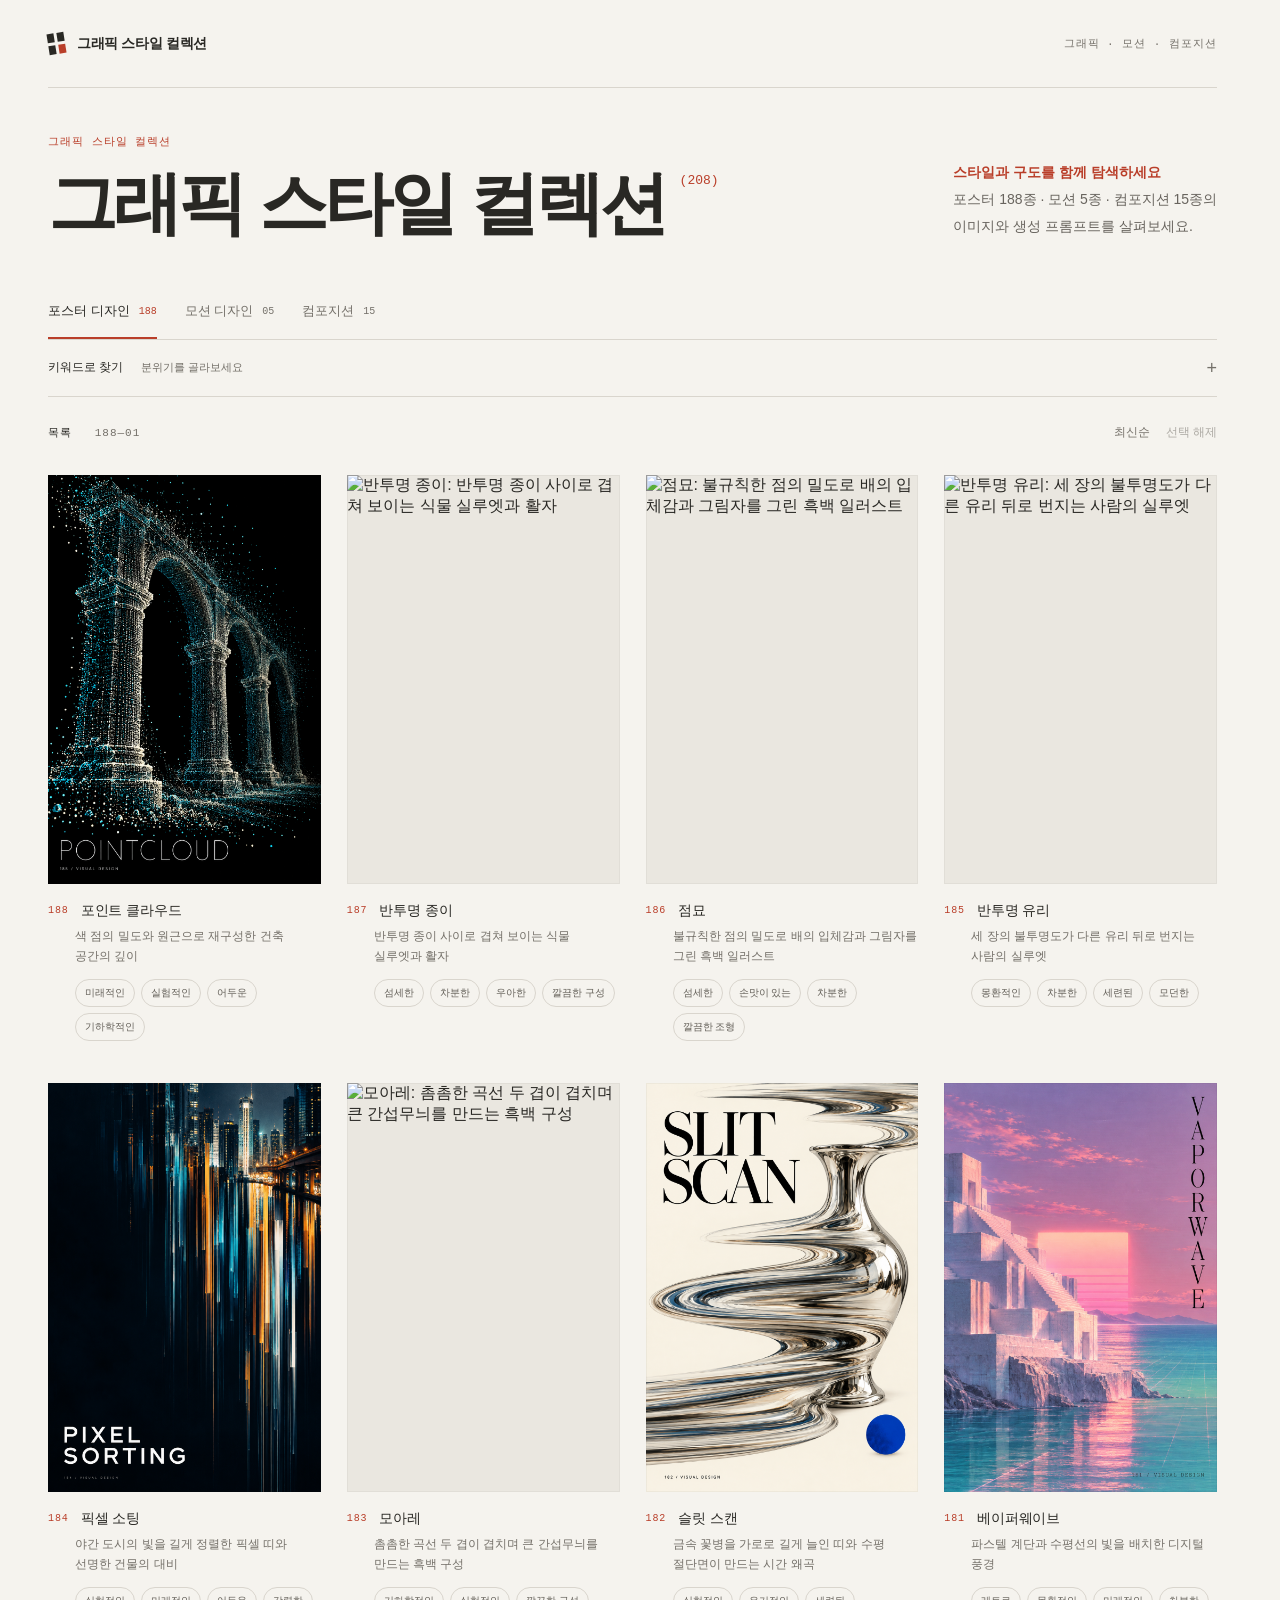
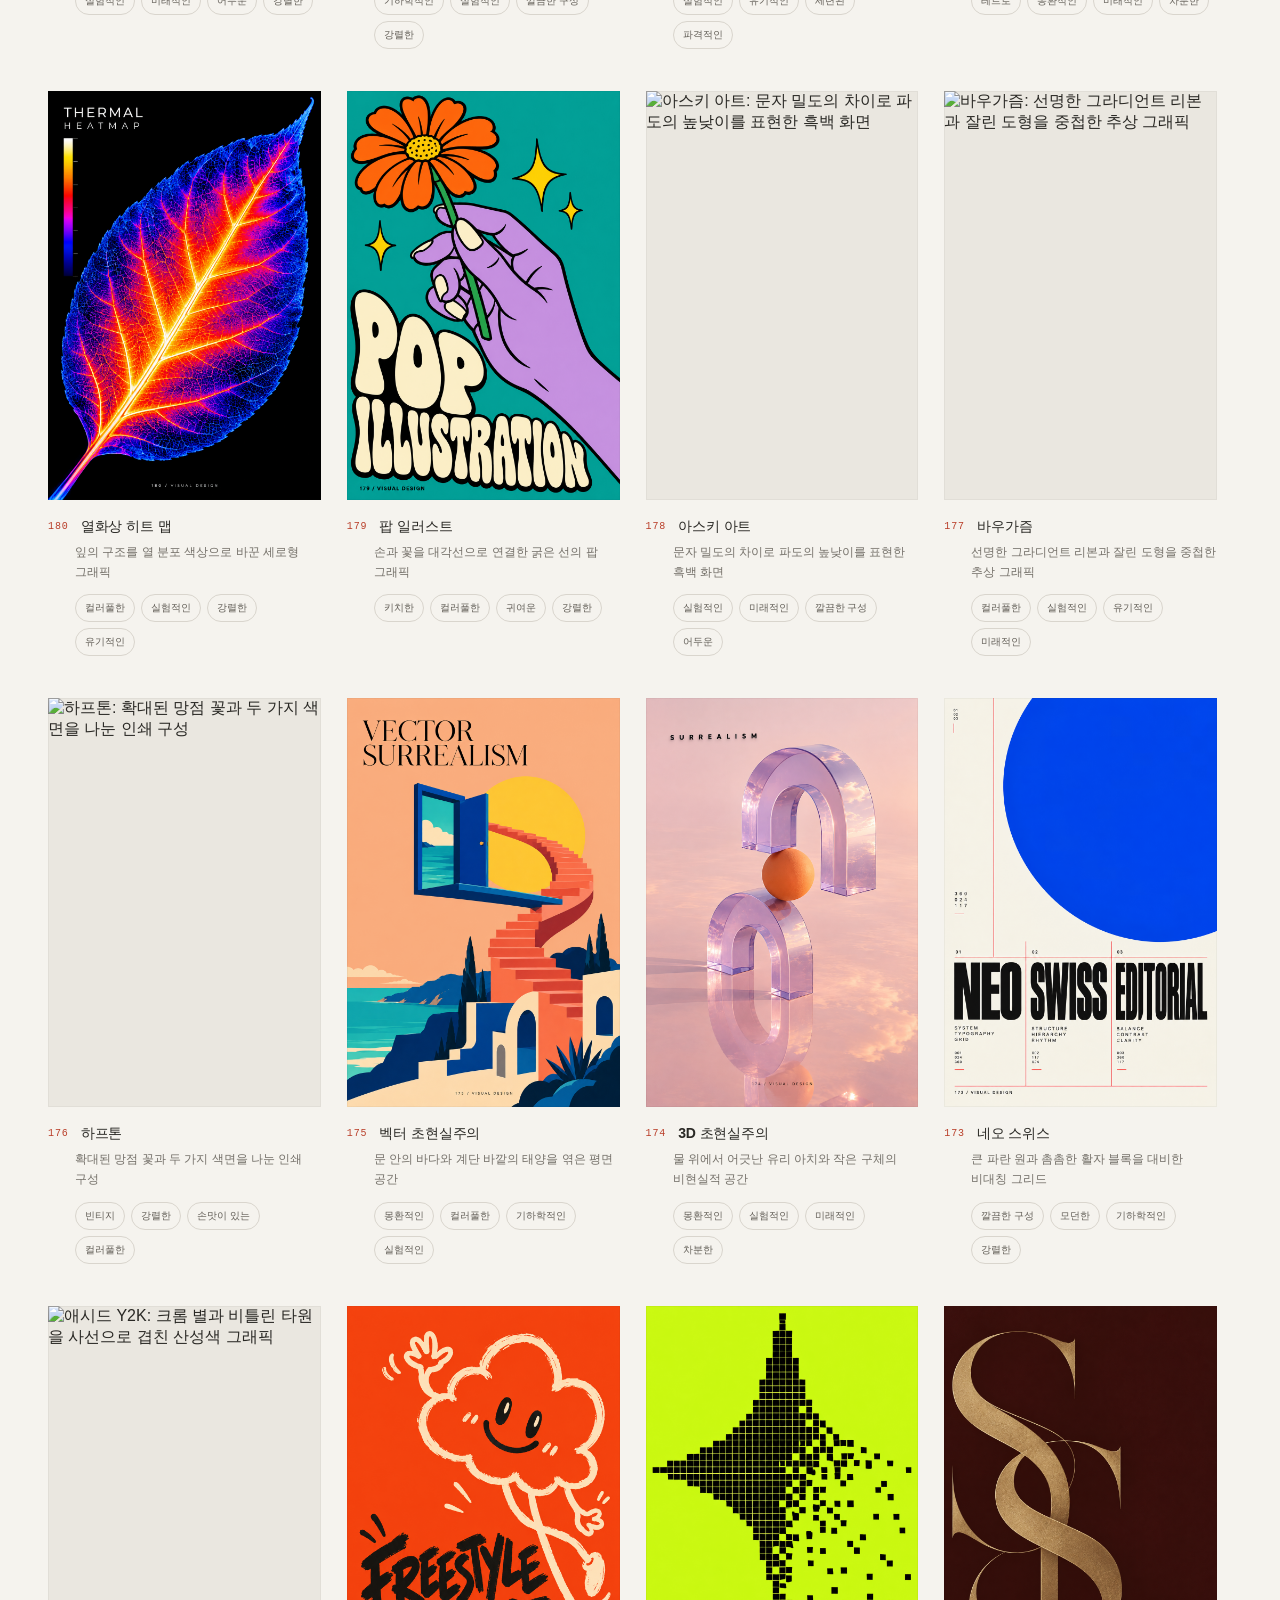
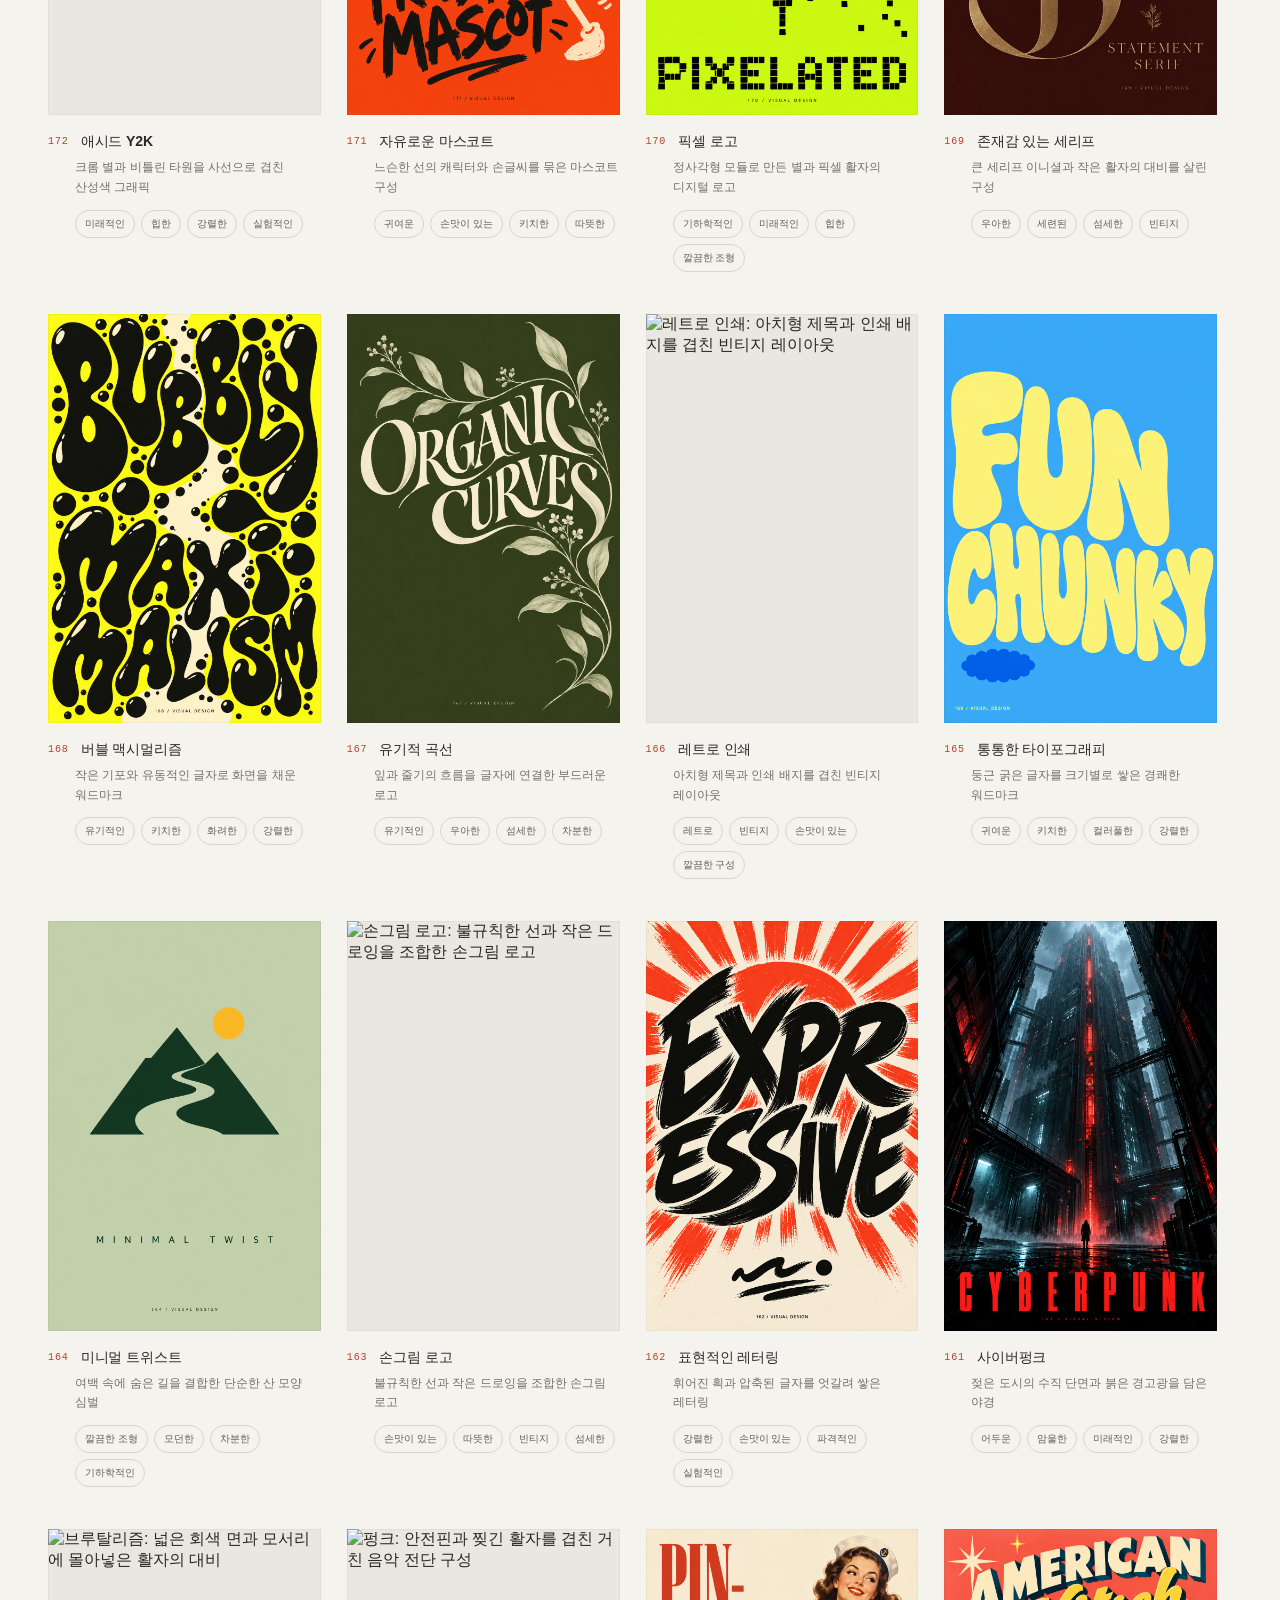
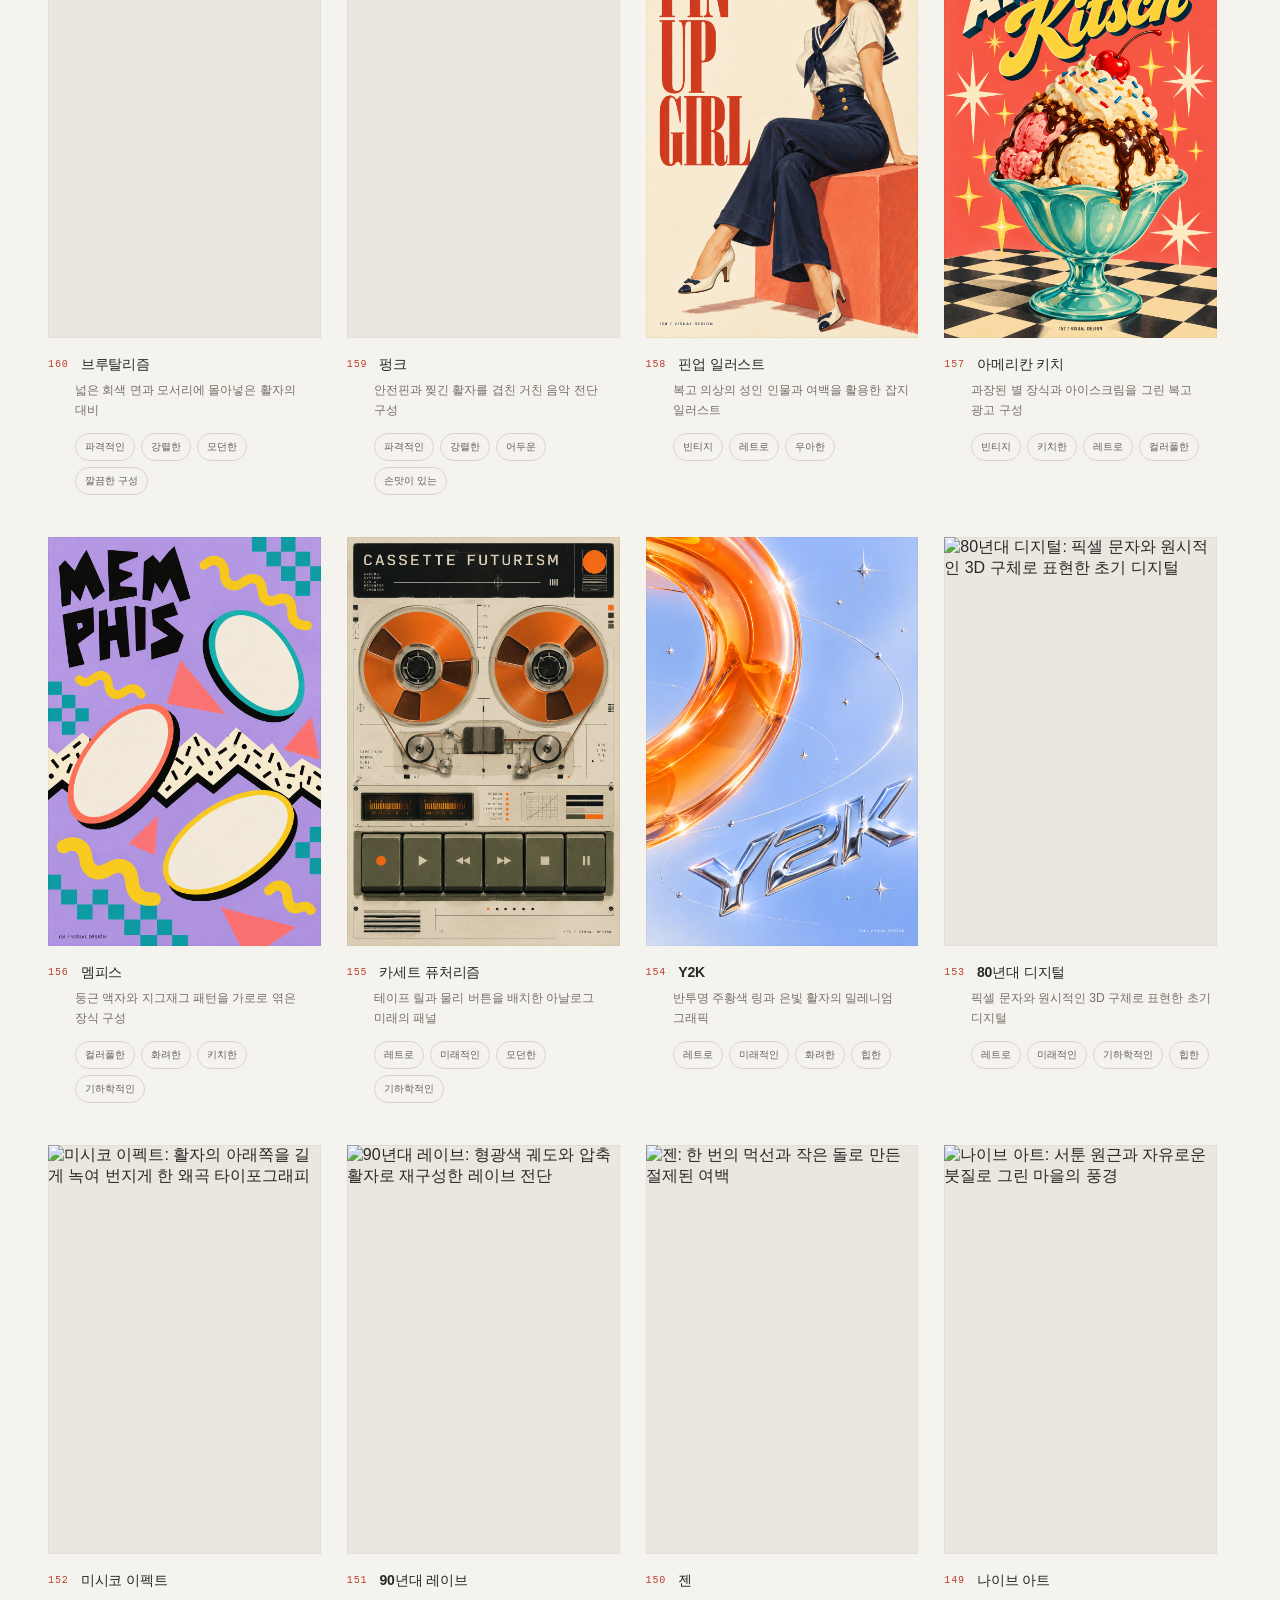
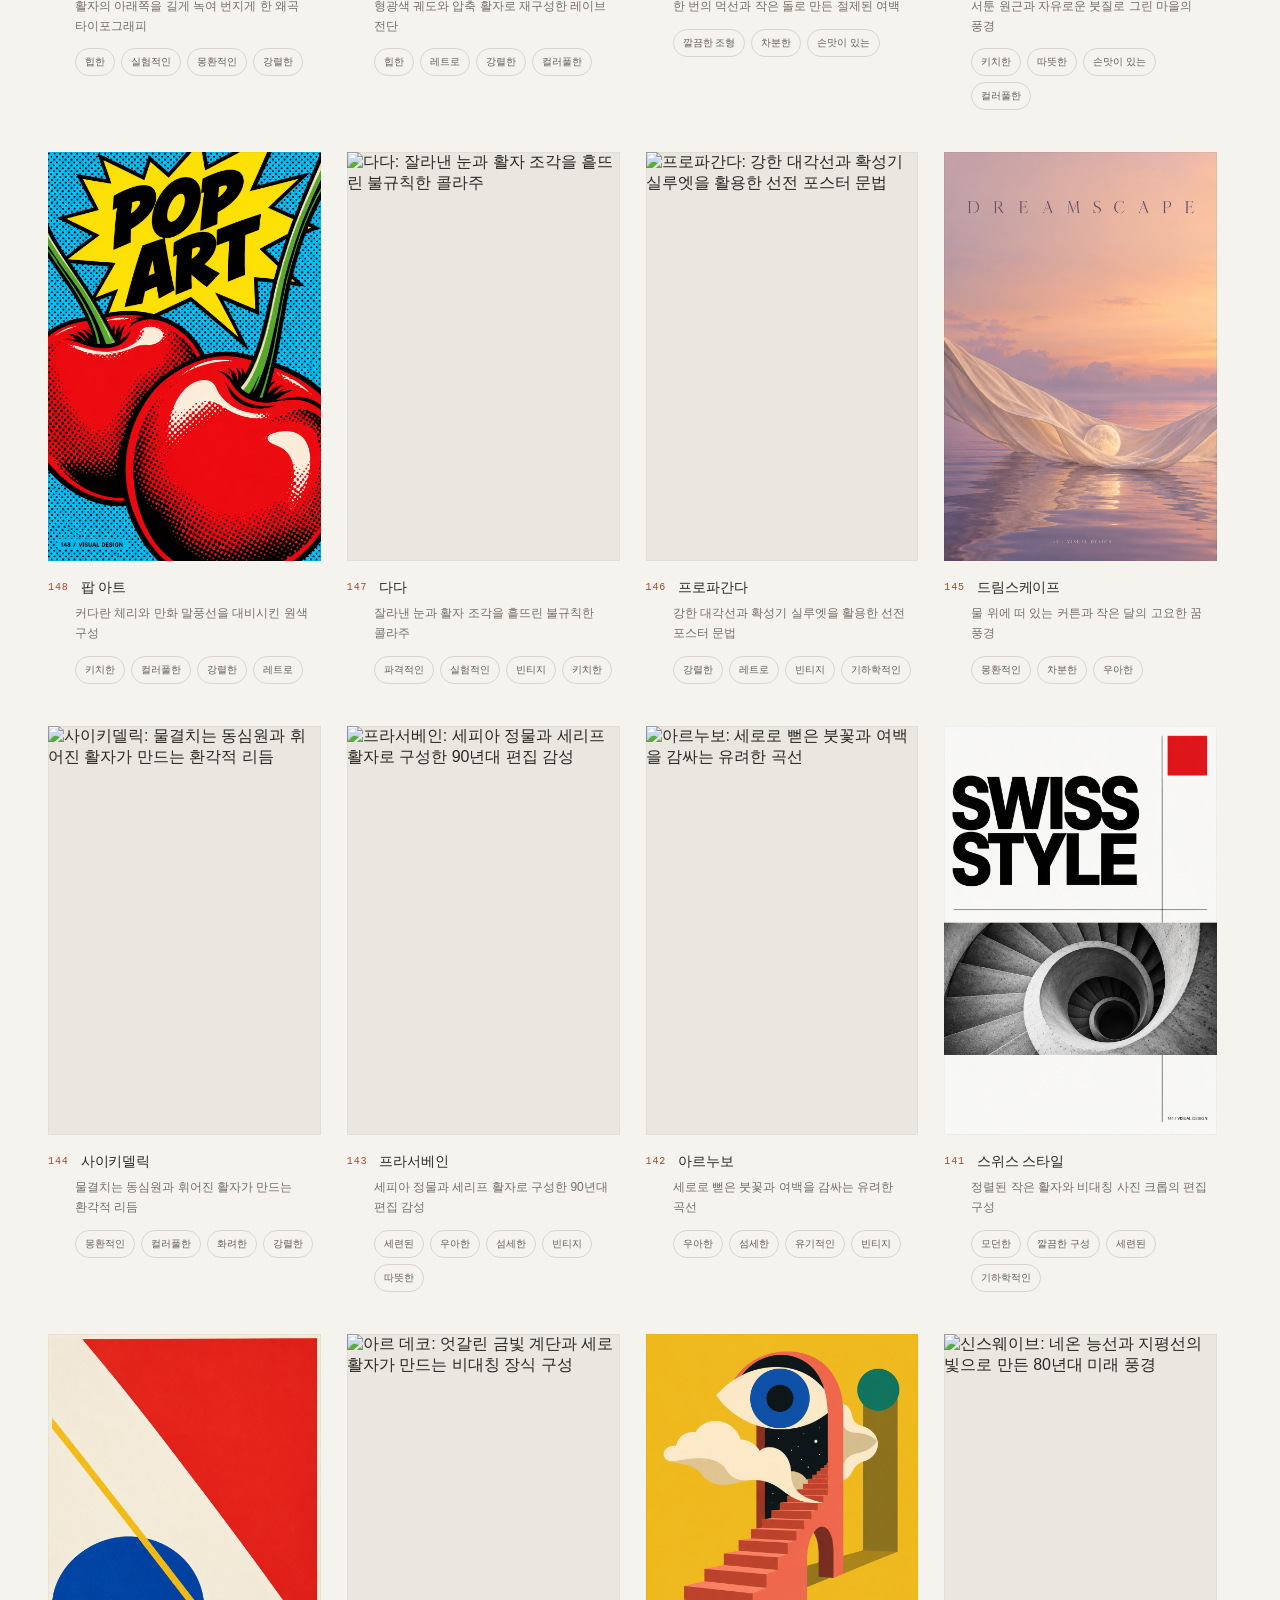
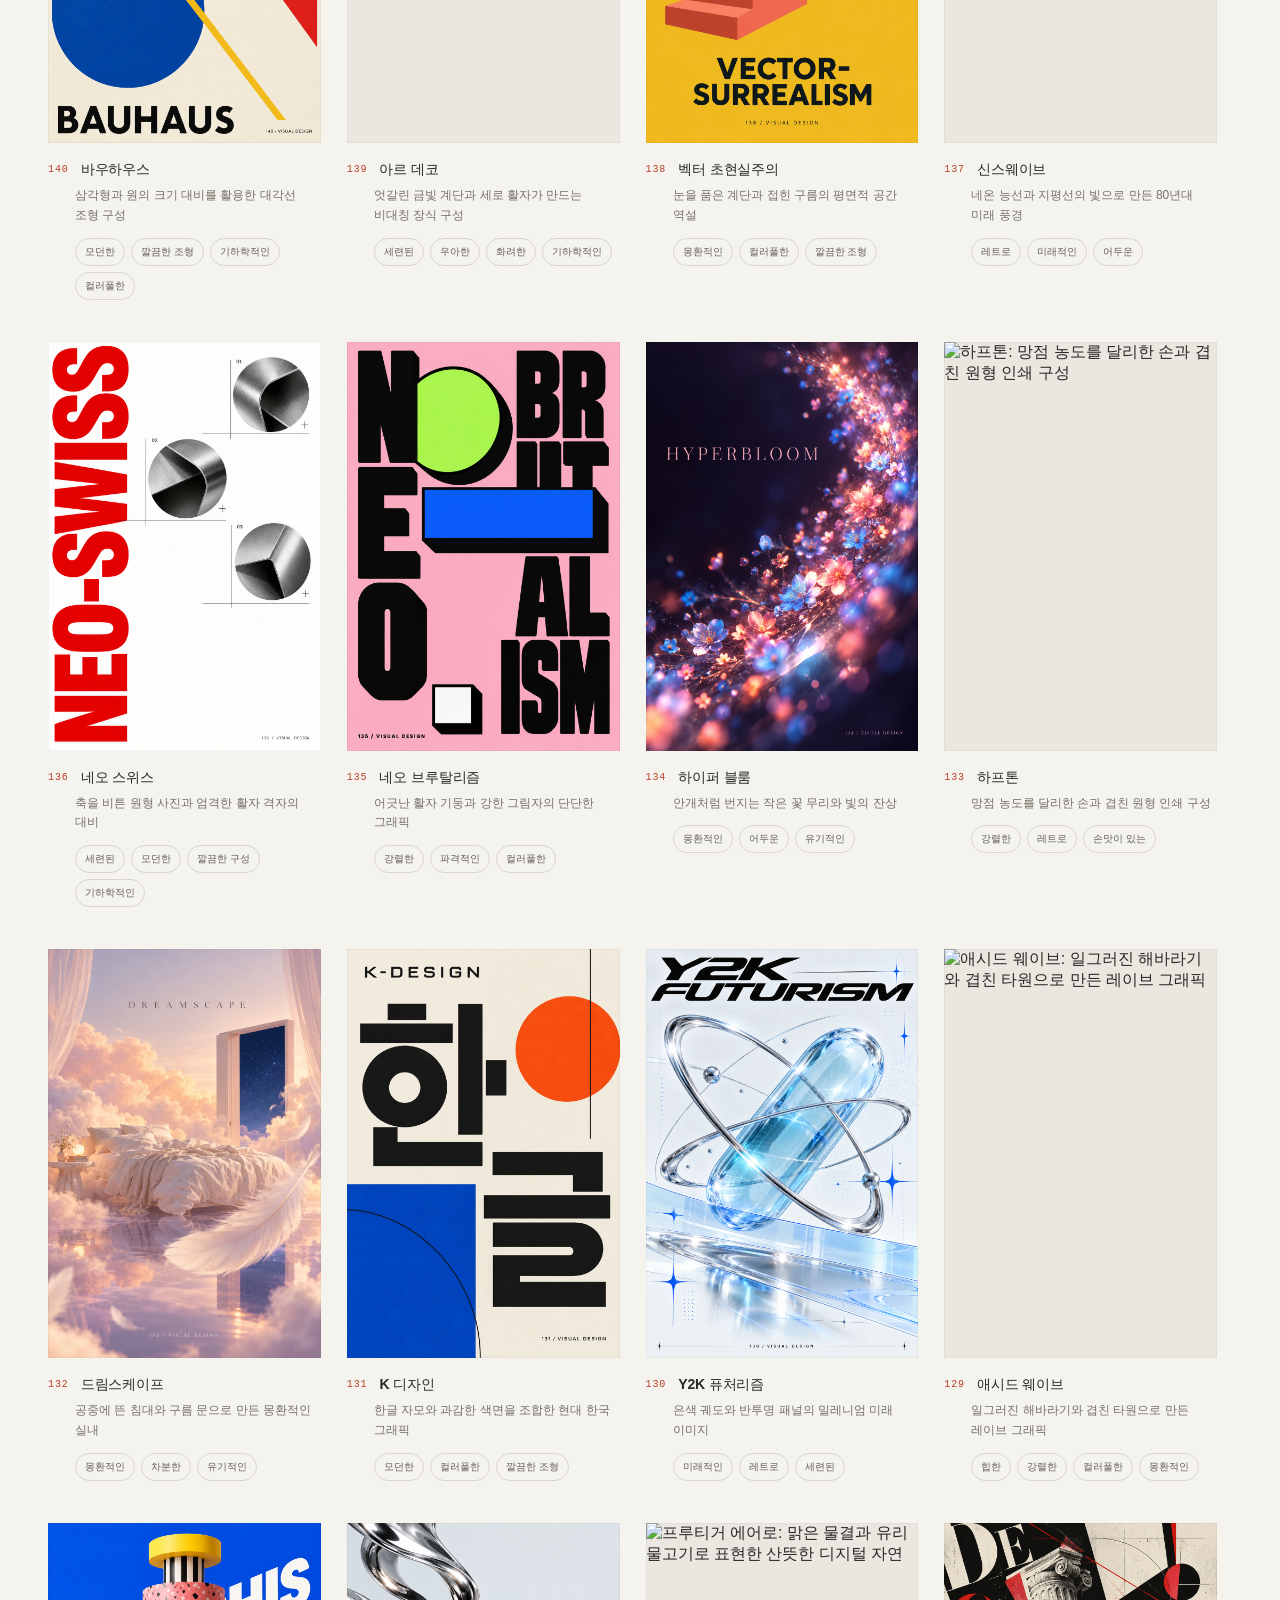
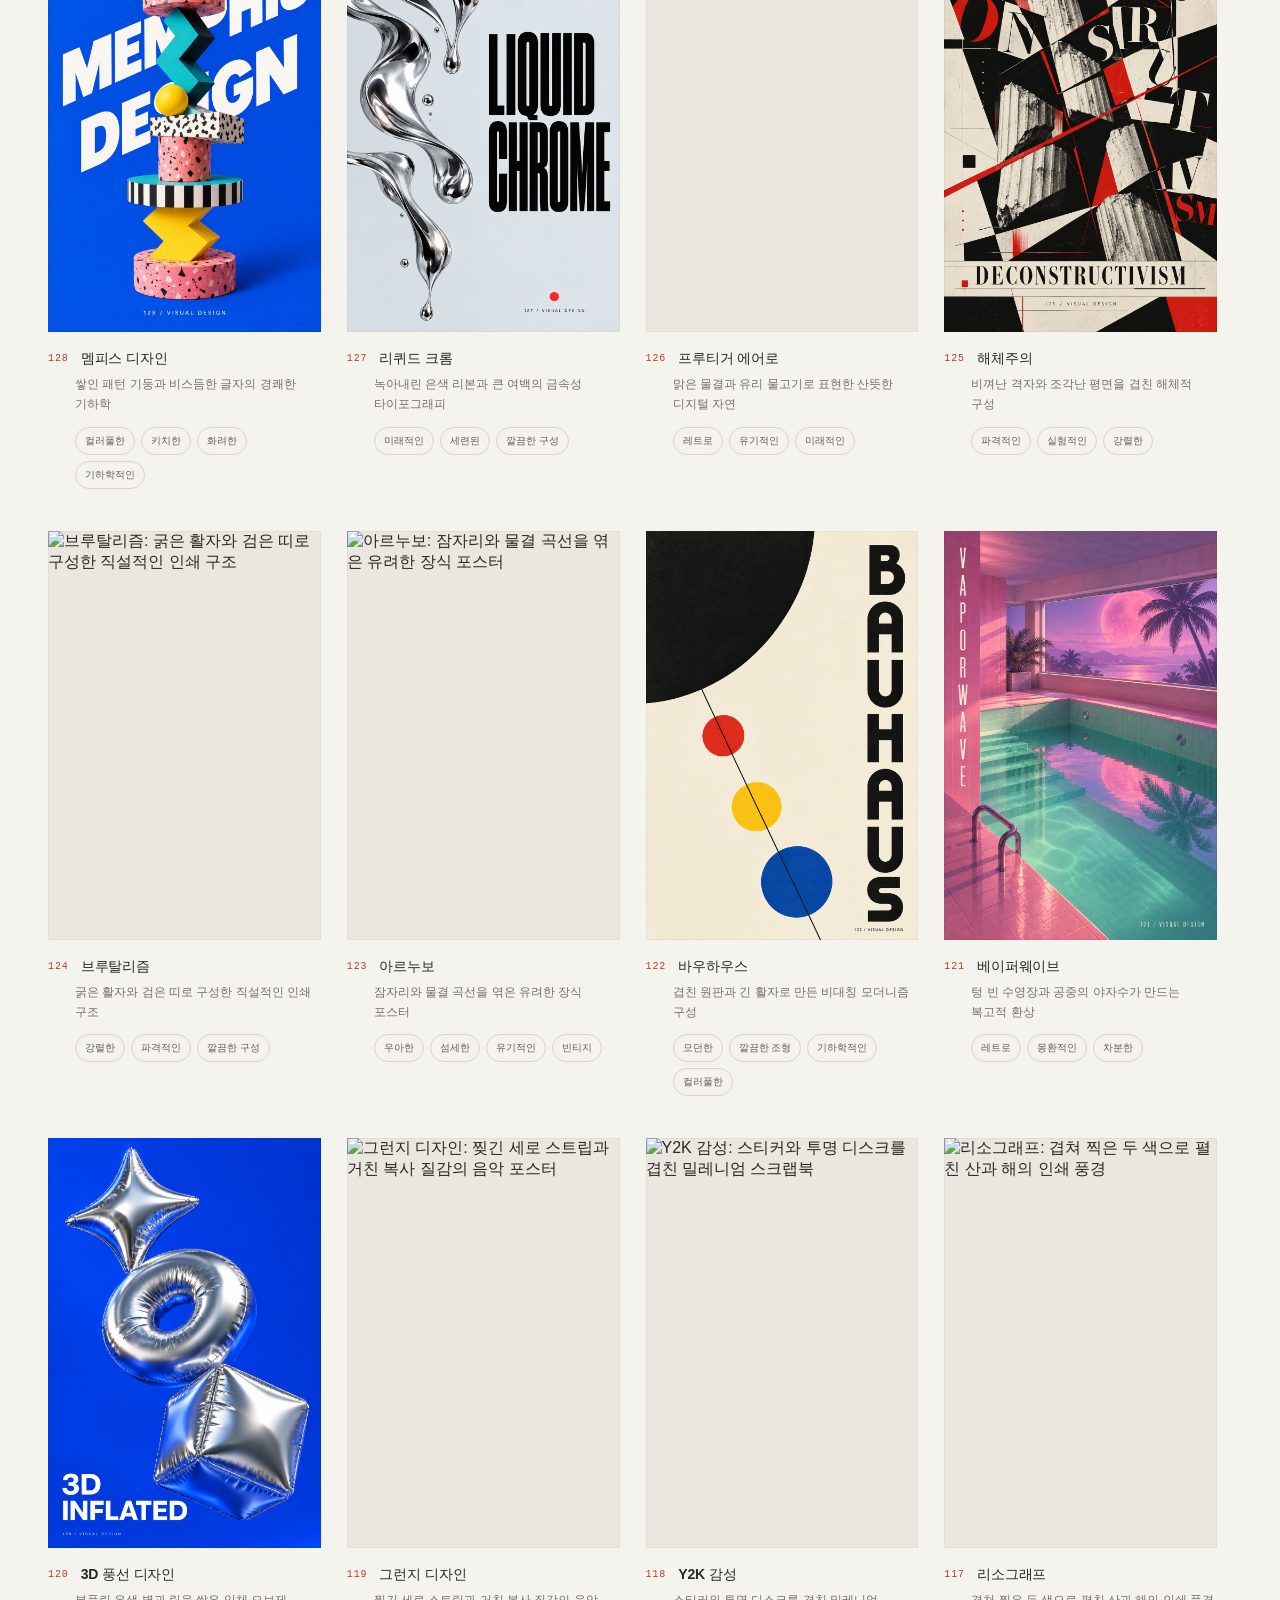
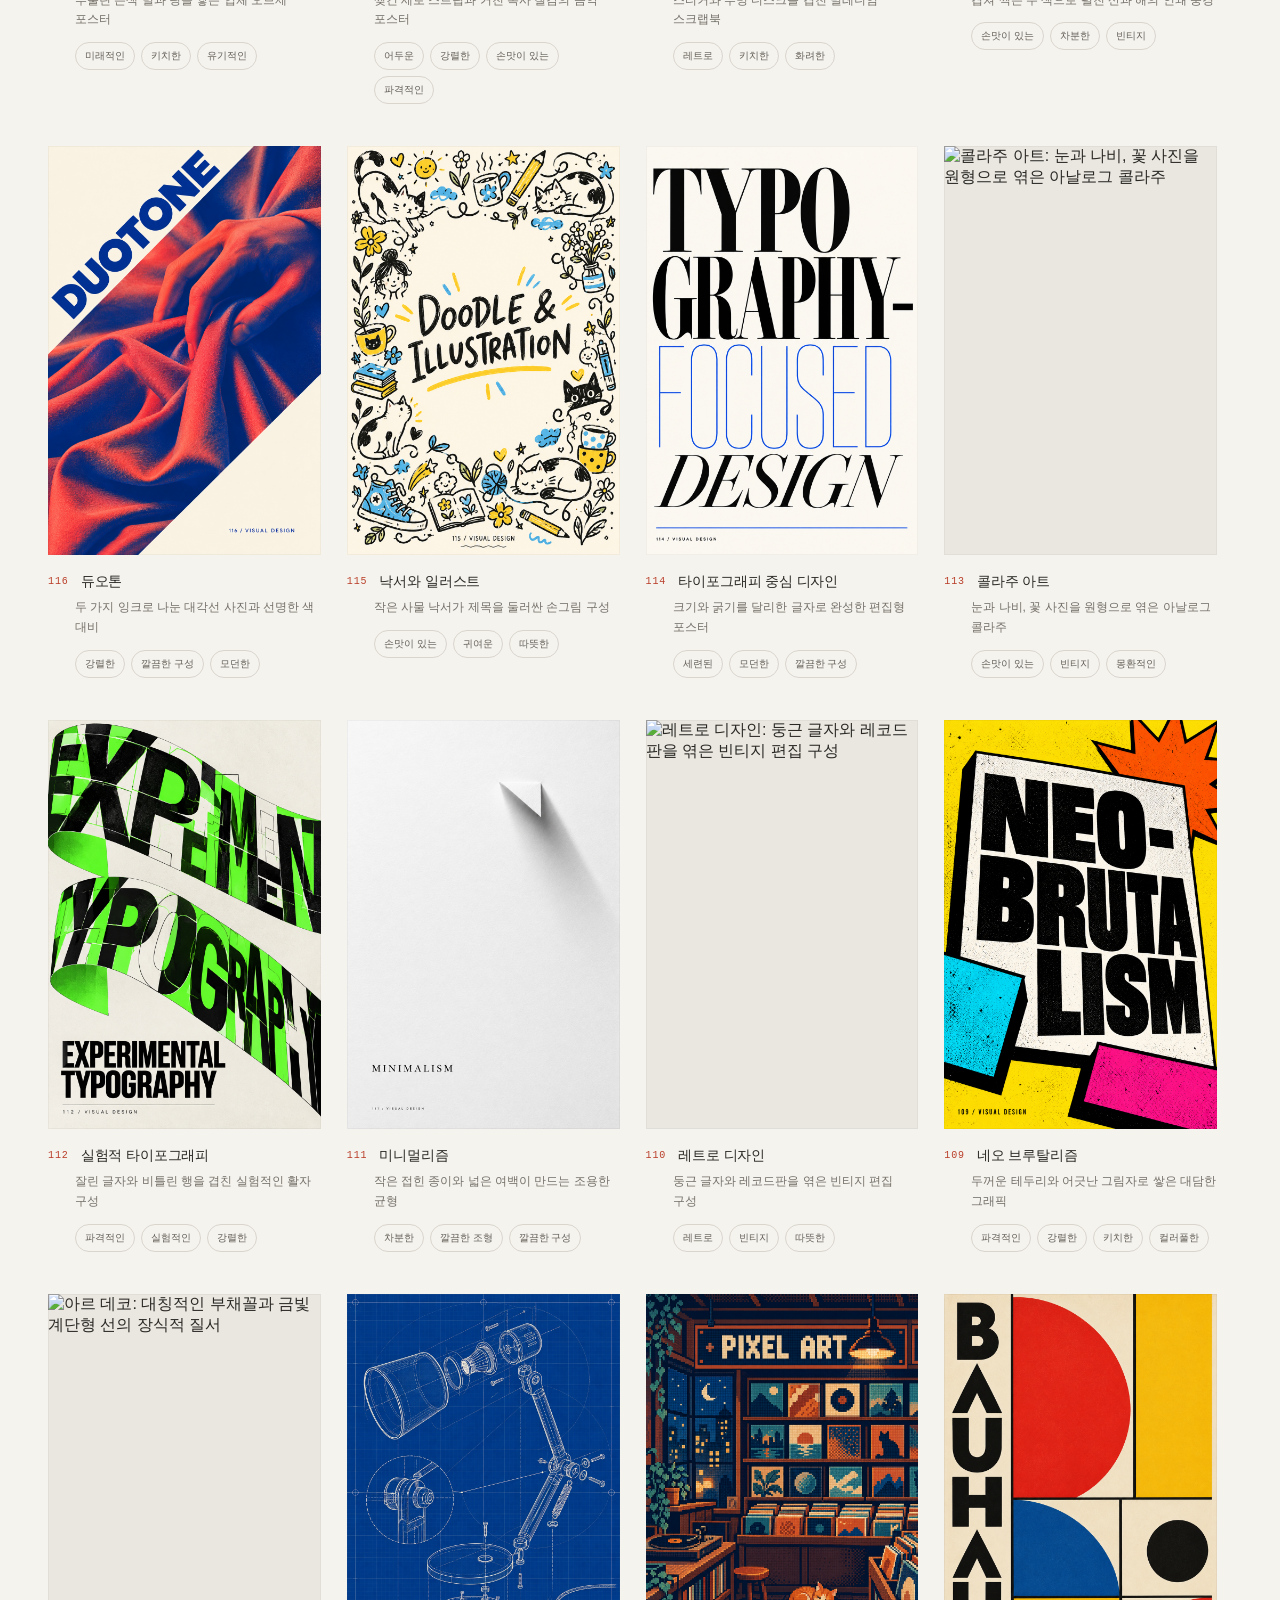
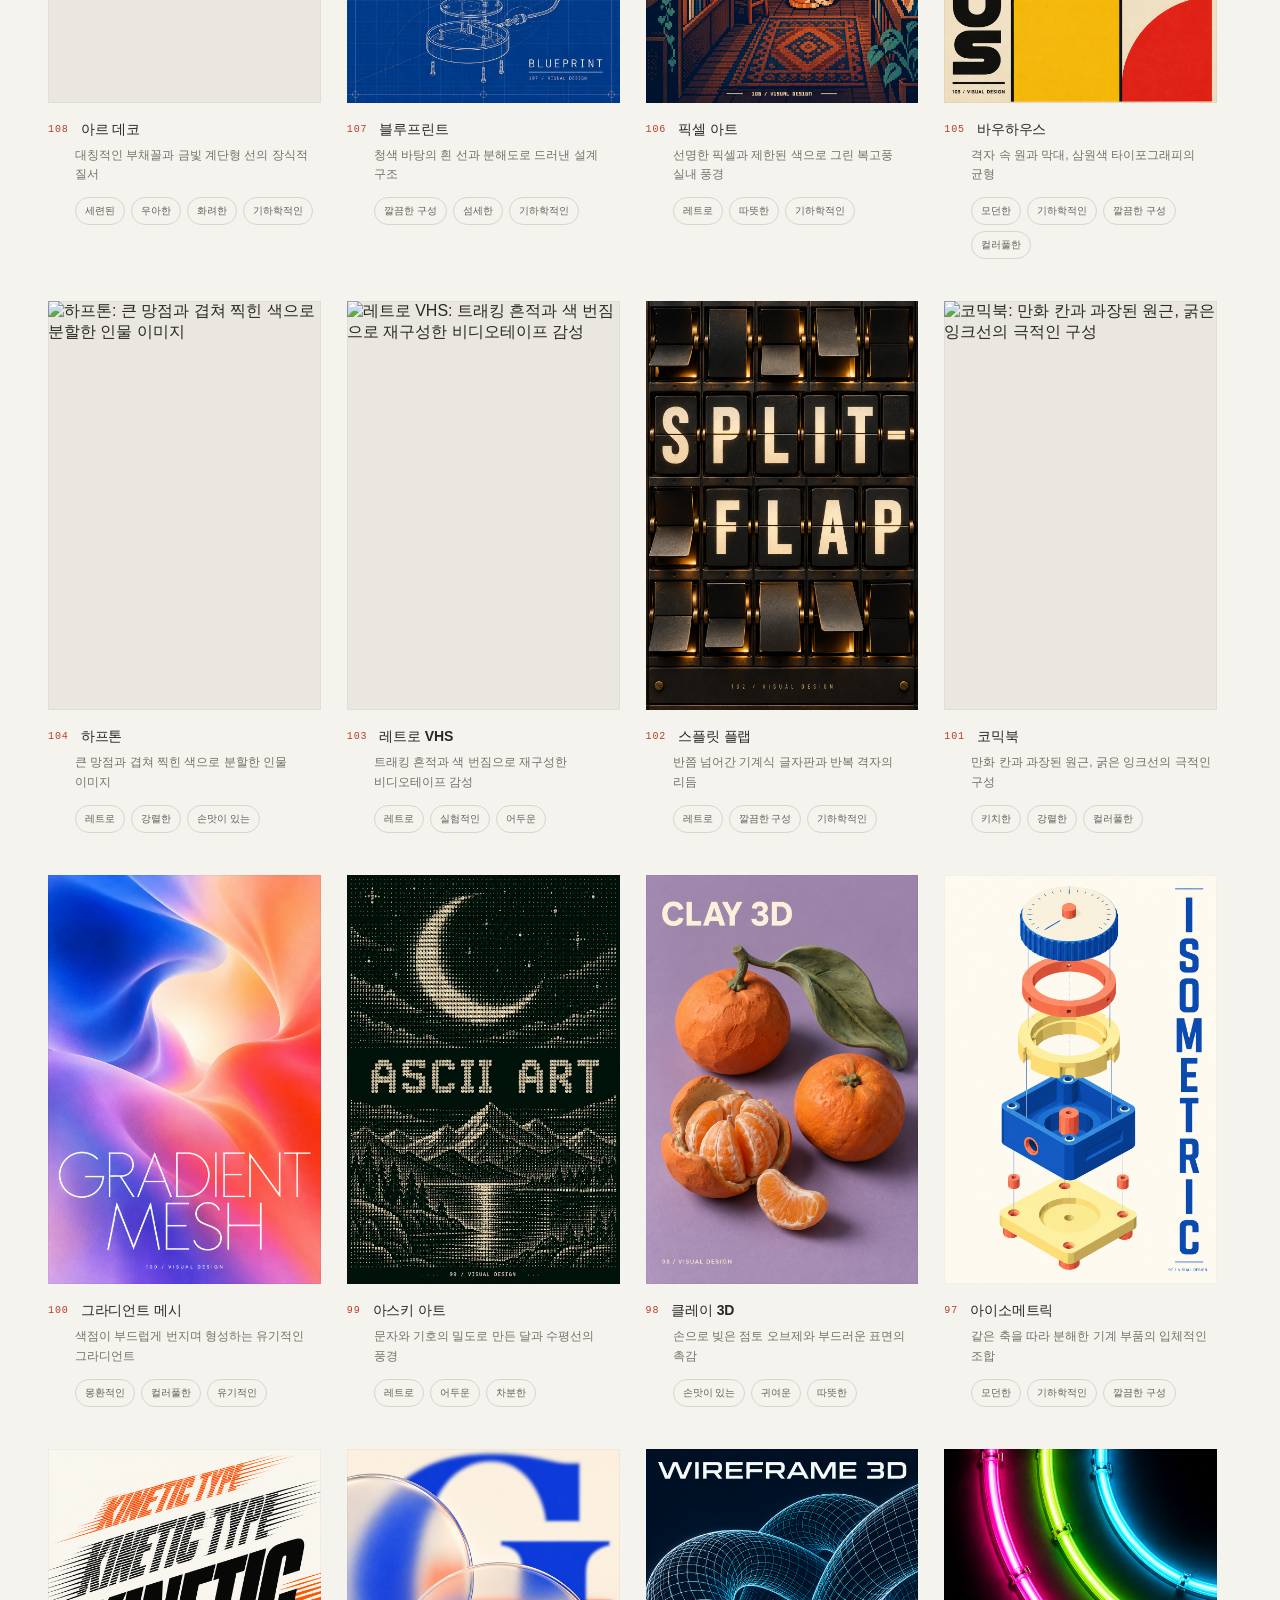
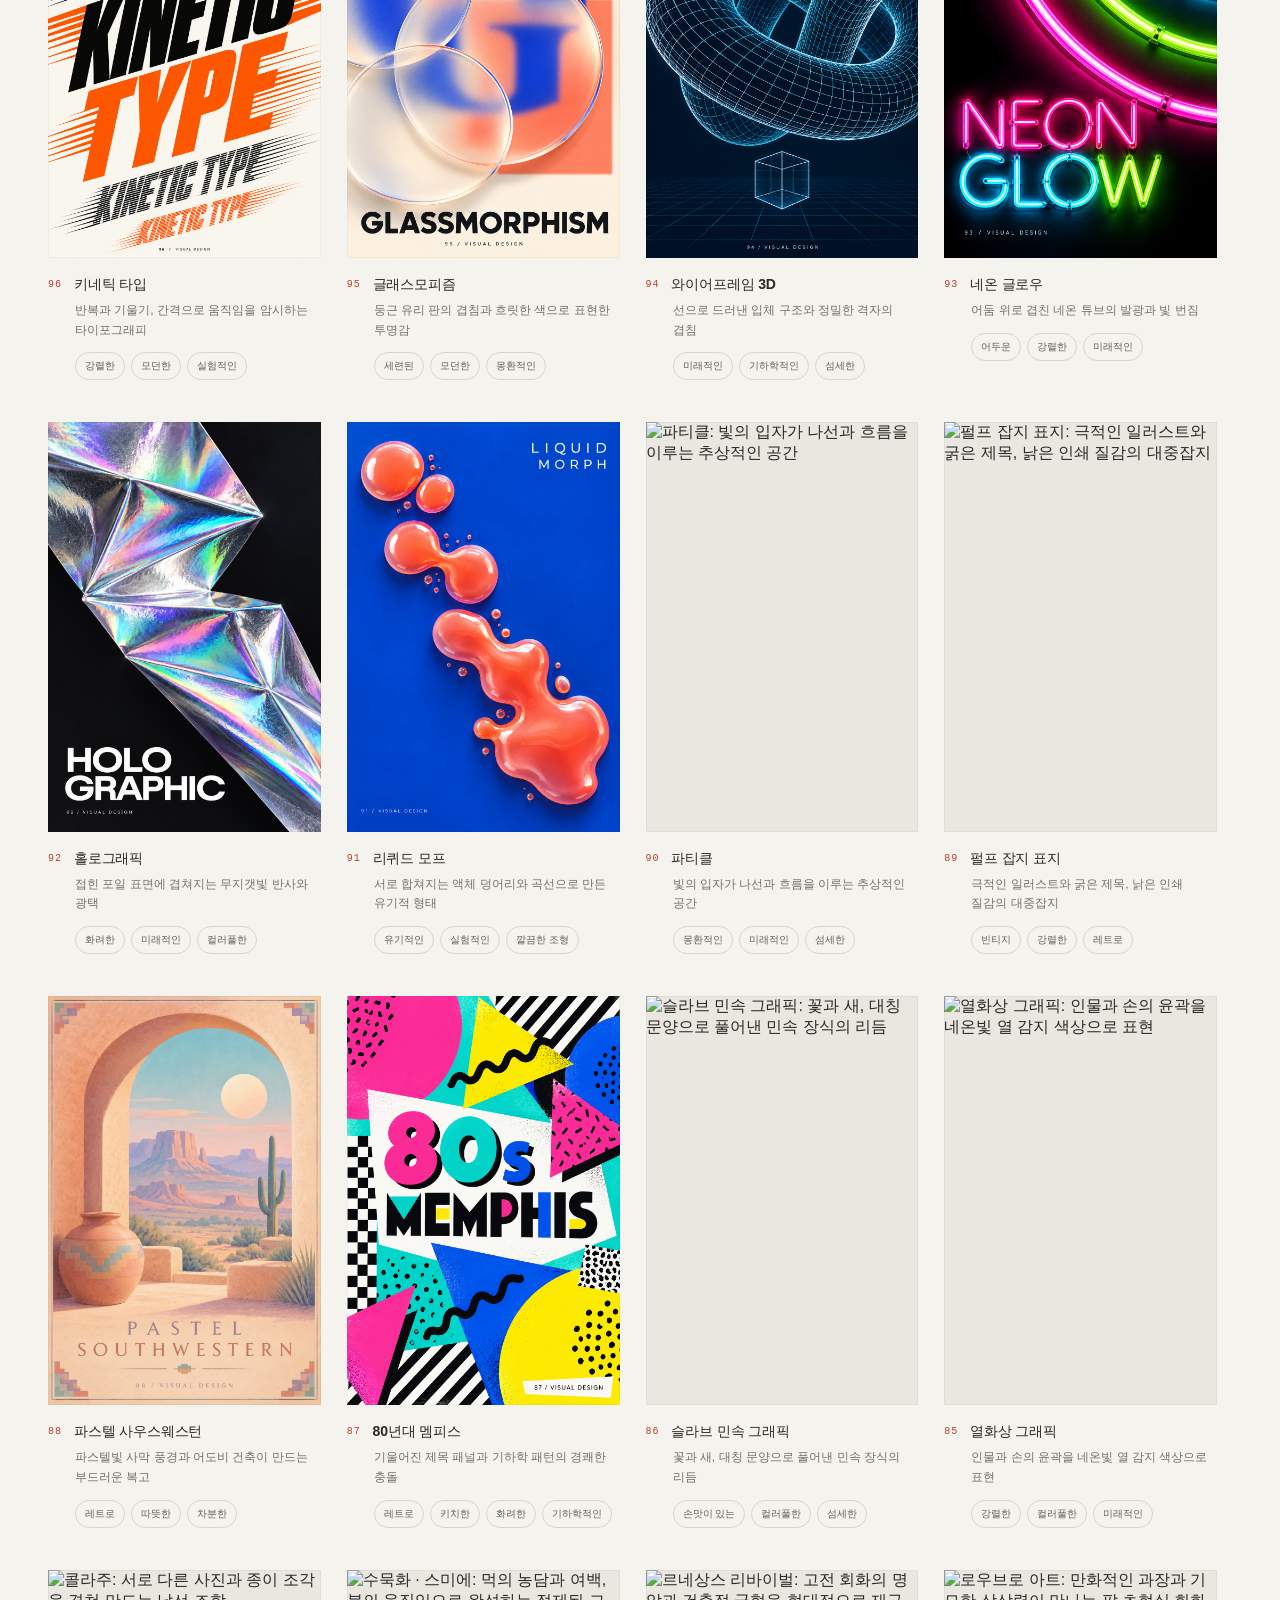
==== commit 73b32495: "Add seven visual technique poster references" ====
--- a/index.html
+++ b/index.html
@@ -3,9 +3,9 @@
 <head>
   <meta charset="UTF-8">
   <meta name="viewport" content="width=device-width, initial-scale=1">
-  <meta name="description" content="포스터 181종, 모션 디자인 스타일 프레임 5종, 컴포지션 15종. 디자인 스타일과 생성 프롬프트를 한곳에서 탐색하세요.">
+  <meta name="description" content="포스터 188종, 모션 디자인 스타일 프레임 5종, 컴포지션 15종. 디자인 스타일과 생성 프롬프트를 한곳에서 탐색하세요.">
   <title>그래픽 스타일 컬렉션 — 포스터·모션·컴포지션</title>
-  <link rel="icon" href="data:image/svg+xml,%3Csvg xmlns='http://www.w3.org/2000/svg' viewBox='0 0 64 64'%3E%3Crect width='64' height='64' rx='12' fill='%23c8442d'/%3E%3Ctext x='32' y='44' text-anchor='middle' font-family='Georgia,serif' font-size='32' fill='%23f6f3ed'%3E201%3C/text%3E%3C/svg%3E">
+  <link rel="icon" href="data:image/svg+xml,%3Csvg xmlns='http://www.w3.org/2000/svg' viewBox='0 0 64 64'%3E%3Crect width='64' height='64' rx='12' fill='%23c8442d'/%3E%3Ctext x='32' y='44' text-anchor='middle' font-family='Georgia,serif' font-size='32' fill='%23f6f3ed'%3E208%3C/text%3E%3C/svg%3E">
   <link rel="stylesheet" href="site.css?v=20261018-composition">
 </head>
 <body>
@@ -17,11 +17,11 @@
     </header>
     <main id="top">
       <section class="intro" aria-labelledby="page-title">
-        <div><p class="eyebrow mono">그래픽 스타일 컬렉션</p><h1 id="page-title"><span class="title-part">그래픽 스타일</span> <span class="title-part">컬렉션<sup>(201)</sup></span></h1></div>
-        <p class="intro-copy"><span class="ai-disclosure">스타일과 구도를 함께 탐색하세요</span><br>포스터 181종 · 모션 5종 · 컴포지션 15종의<br> 이미지와 생성 프롬프트를 살펴보세요.</p>
+        <div><p class="eyebrow mono">그래픽 스타일 컬렉션</p><h1 id="page-title"><span class="title-part">그래픽 스타일</span> <span class="title-part">컬렉션<sup>(208)</sup></span></h1></div>
+        <p class="intro-copy"><span class="ai-disclosure">스타일과 구도를 함께 탐색하세요</span><br>포스터 188종 · 모션 5종 · 컴포지션 15종의<br> 이미지와 생성 프롬프트를 살펴보세요.</p>
       </section>
       <div class="collection-tabs" role="tablist" aria-label="디자인 컬렉션">
-        <button class="collection-tab" id="poster-tab" role="tab" aria-controls="poster-panel" aria-selected="true" data-collection="posters" tabindex="0">포스터 디자인 <span>181</span></button>
+        <button class="collection-tab" id="poster-tab" role="tab" aria-controls="poster-panel" aria-selected="true" data-collection="posters" tabindex="0">포스터 디자인 <span>188</span></button>
         <button class="collection-tab" id="motion-tab" role="tab" aria-controls="motion-panel" aria-selected="false" data-collection="motion" tabindex="-1">모션 디자인 <span>05</span></button>
         <button class="collection-tab" id="composition-tab" role="tab" aria-controls="composition-panel" aria-selected="false" data-collection="composition" tabindex="-1">컴포지션 <span>15</span></button>
       </div>
@@ -32,13 +32,69 @@
         <p id="tag-help" class="filter-help">여러 개를 선택하면 모든 키워드가 있는 포스터만 보여요.</p>
         <div class="tag-options" id="tag-options" role="group" aria-label="포스터 키워드 필터" aria-describedby="tag-help"></div>
       </details>
-      <div class="collection-line"><span class="mono"><strong>목록</strong> &nbsp; 181—01</span><div class="filter-status"><span class="instruction" id="filter-count">최신순</span><button class="clear-tags" id="clear-tags" data-clear-tags disabled hidden>선택 해제</button></div></div>
+      <div class="collection-line"><span class="mono"><strong>목록</strong> &nbsp; 188—01</span><div class="filter-status"><span class="instruction" id="filter-count">최신순</span><button class="clear-tags" id="clear-tags" data-clear-tags disabled hidden>선택 해제</button></div></div>
       <span class="sr-only" id="filter-announcement" role="status" aria-live="polite" aria-atomic="true"></span>
       <div class="filter-empty" id="filter-empty" hidden><p>모든 키워드가 일치하는 포스터가 없어요.</p><p>선택한 키워드를 줄이거나 전체 목록을 둘러보세요.</p><button class="clear-tags" data-clear-tags>전체 포스터 보기</button></div>
-      <section class="gallery" id="new-styles" aria-label="181가지 디자인 스타일 포스터">
+      <section class="gallery" id="new-styles" aria-label="188가지 디자인 스타일 포스터">
+        <article class="study" id="study-188">
+          <button class="poster-trigger" data-collection="posters" data-poster="187" aria-label="포인트 클라우드 포스터 자세히 보기" aria-haspopup="dialog">
+            <img src="output/poster-styles/188-pointcloud-architecture.png" alt="포인트 클라우드: 색 점의 밀도와 원근으로 재구성한 건축 공간의 깊이" width="1024" height="1536" loading="eager" fetchpriority="high" decoding="async">
+            <span class="open-hint" aria-hidden="true">자세히 보기 <span>↗</span></span>
+          </button>
+          <div class="caption"><span class="number mono">188</span><h2>포인트 클라우드</h2></div>
+          <p class="study-description">색 점의 밀도와 원근으로 재구성한 건축 공간의 깊이</p>
+        </article>
+        <article class="study" id="study-187">
+          <button class="poster-trigger" data-collection="posters" data-poster="186" aria-label="반투명 종이 포스터 자세히 보기" aria-haspopup="dialog">
+            <img src="output/poster-styles/187-vellum-layers.png" alt="반투명 종이: 반투명 종이 사이로 겹쳐 보이는 식물 실루엣과 활자" width="1024" height="1536" loading="eager" decoding="async">
+            <span class="open-hint" aria-hidden="true">자세히 보기 <span>↗</span></span>
+          </button>
+          <div class="caption"><span class="number mono">187</span><h2>반투명 종이</h2></div>
+          <p class="study-description">반투명 종이 사이로 겹쳐 보이는 식물 실루엣과 활자</p>
+        </article>
+        <article class="study" id="study-186">
+          <button class="poster-trigger" data-collection="posters" data-poster="185" aria-label="점묘 포스터 자세히 보기" aria-haspopup="dialog">
+            <img src="output/poster-styles/186-stippling.png" alt="점묘: 불규칙한 점의 밀도로 배의 입체감과 그림자를 그린 흑백 일러스트" width="1024" height="1536" loading="eager" decoding="async">
+            <span class="open-hint" aria-hidden="true">자세히 보기 <span>↗</span></span>
+          </button>
+          <div class="caption"><span class="number mono">186</span><h2>점묘</h2></div>
+          <p class="study-description">불규칙한 점의 밀도로 배의 입체감과 그림자를 그린 흑백 일러스트</p>
+        </article>
+        <article class="study" id="study-185">
+          <button class="poster-trigger" data-collection="posters" data-poster="184" aria-label="반투명 유리 포스터 자세히 보기" aria-haspopup="dialog">
+            <img src="output/poster-styles/185-frosted-glass-silhouettes.png" alt="반투명 유리: 세 장의 불투명도가 다른 유리 뒤로 번지는 사람의 실루엣" width="1024" height="1536" loading="eager" decoding="async">
+            <span class="open-hint" aria-hidden="true">자세히 보기 <span>↗</span></span>
+          </button>
+          <div class="caption"><span class="number mono">185</span><h2>반투명 유리</h2></div>
+          <p class="study-description">세 장의 불투명도가 다른 유리 뒤로 번지는 사람의 실루엣</p>
+        </article>
+        <article class="study" id="study-184">
+          <button class="poster-trigger" data-collection="posters" data-poster="183" aria-label="픽셀 소팅 포스터 자세히 보기" aria-haspopup="dialog">
+            <img src="output/poster-styles/184-pixel-sorting.png" alt="픽셀 소팅: 야간 도시의 빛을 길게 정렬한 픽셀 띠와 선명한 건물의 대비" width="1024" height="1536" loading="lazy" decoding="async">
+            <span class="open-hint" aria-hidden="true">자세히 보기 <span>↗</span></span>
+          </button>
+          <div class="caption"><span class="number mono">184</span><h2>픽셀 소팅</h2></div>
+          <p class="study-description">야간 도시의 빛을 길게 정렬한 픽셀 띠와 선명한 건물의 대비</p>
+        </article>
+        <article class="study" id="study-183">
+          <button class="poster-trigger" data-collection="posters" data-poster="182" aria-label="모아레 포스터 자세히 보기" aria-haspopup="dialog">
+            <img src="output/poster-styles/183-moire.png" alt="모아레: 촘촘한 곡선 두 겹이 겹치며 큰 간섭무늬를 만드는 흑백 구성" width="1024" height="1536" loading="lazy" decoding="async">
+            <span class="open-hint" aria-hidden="true">자세히 보기 <span>↗</span></span>
+          </button>
+          <div class="caption"><span class="number mono">183</span><h2>모아레</h2></div>
+          <p class="study-description">촘촘한 곡선 두 겹이 겹치며 큰 간섭무늬를 만드는 흑백 구성</p>
+        </article>
+        <article class="study" id="study-182">
+          <button class="poster-trigger" data-collection="posters" data-poster="181" aria-label="슬릿 스캔 포스터 자세히 보기" aria-haspopup="dialog">
+            <img src="output/poster-styles/182-slit-scan.png" alt="슬릿 스캔: 금속 꽃병을 가로로 길게 늘인 띠와 수평 절단면이 만드는 시간 왜곡" width="1024" height="1536" loading="lazy" decoding="async">
+            <span class="open-hint" aria-hidden="true">자세히 보기 <span>↗</span></span>
+          </button>
+          <div class="caption"><span class="number mono">182</span><h2>슬릿 스캔</h2></div>
+          <p class="study-description">금속 꽃병을 가로로 길게 늘인 띠와 수평 절단면이 만드는 시간 왜곡</p>
+        </article>
         <article class="study" id="study-181">
           <button class="poster-trigger" data-collection="posters" data-poster="180" aria-label="베이퍼웨이브 포스터 자세히 보기" aria-haspopup="dialog">
-            <img src="output/poster-styles/181-vaporwave-stair.png" alt="베이퍼웨이브: 파스텔 계단과 수평선의 빛을 배치한 디지털 풍경" width="1024" height="1536" loading="eager" fetchpriority="high" decoding="async">
+            <img src="output/poster-styles/181-vaporwave-stair.png" alt="베이퍼웨이브: 파스텔 계단과 수평선의 빛을 배치한 디지털 풍경" width="1024" height="1536" loading="lazy" decoding="async">
             <span class="open-hint" aria-hidden="true">자세히 보기 <span>↗</span></span>
           </button>
           <div class="caption"><span class="number mono">181</span><h2>베이퍼웨이브</h2></div>
@@ -46,7 +102,7 @@
         </article>
         <article class="study" id="study-180">
           <button class="poster-trigger" data-collection="posters" data-poster="179" aria-label="열화상 히트 맵 포스터 자세히 보기" aria-haspopup="dialog">
-            <img src="output/poster-styles/180-thermal-heatmap-leaf.png" alt="열화상 히트 맵: 잎의 구조를 열 분포 색상으로 바꾼 세로형 그래픽" width="1024" height="1536" loading="eager" decoding="async">
+            <img src="output/poster-styles/180-thermal-heatmap-leaf.png" alt="열화상 히트 맵: 잎의 구조를 열 분포 색상으로 바꾼 세로형 그래픽" width="1024" height="1536" loading="lazy" decoding="async">
             <span class="open-hint" aria-hidden="true">자세히 보기 <span>↗</span></span>
           </button>
           <div class="caption"><span class="number mono">180</span><h2>열화상 히트 맵</h2></div>
@@ -54,7 +110,7 @@
         </article>
         <article class="study" id="study-179">
           <button class="poster-trigger" data-collection="posters" data-poster="178" aria-label="팝 일러스트 포스터 자세히 보기" aria-haspopup="dialog">
-            <img src="output/poster-styles/179-pop-illustration-hand.png" alt="팝 일러스트: 손과 꽃을 대각선으로 연결한 굵은 선의 팝 그래픽" width="1024" height="1536" loading="eager" decoding="async">
+            <img src="output/poster-styles/179-pop-illustration-hand.png" alt="팝 일러스트: 손과 꽃을 대각선으로 연결한 굵은 선의 팝 그래픽" width="1024" height="1536" loading="lazy" decoding="async">
             <span class="open-hint" aria-hidden="true">자세히 보기 <span>↗</span></span>
           </button>
           <div class="caption"><span class="number mono">179</span><h2>팝 일러스트</h2></div>
@@ -62,7 +118,7 @@
         </article>
         <article class="study" id="study-178">
           <button class="poster-trigger" data-collection="posters" data-poster="177" aria-label="아스키 아트 포스터 자세히 보기" aria-haspopup="dialog">
-            <img src="output/poster-styles/178-ascii-wave.png" alt="아스키 아트: 문자 밀도의 차이로 파도의 높낮이를 표현한 흑백 화면" width="1024" height="1536" loading="eager" decoding="async">
+            <img src="output/poster-styles/178-ascii-wave.png" alt="아스키 아트: 문자 밀도의 차이로 파도의 높낮이를 표현한 흑백 화면" width="1024" height="1536" loading="lazy" decoding="async">
             <span class="open-hint" aria-hidden="true">자세히 보기 <span>↗</span></span>
           </button>
           <div class="caption"><span class="number mono">178</span><h2>아스키 아트</h2></div>
@@ -1660,7 +1716,7 @@
       <noscript><p>이미지 확대와 프롬프트 보기에는 JavaScript가 필요합니다.</p></noscript>
     </main>
     <footer class="footer">
-      <p><strong>포스터 181종 · 모션 프레임 5종 · 컴포지션 15종</strong><br>모든 이미지는 AI로 생성한 스타일 예시입니다 · 2026</p>
+      <p><strong>포스터 188종 · 모션 프레임 5종 · 컴포지션 15종</strong><br>모든 이미지는 AI로 생성한 스타일 예시입니다 · 2026</p>
       <a id="prompts-download" href="output/poster-styles/prompts.json" download>컬렉션 생성 프롬프트 <span aria-hidden="true">↗</span></a>
       <a href="#top">위로 돌아가기 <span aria-hidden="true">↑</span></a>
     </footer>
@@ -1685,7 +1741,7 @@
       </section>
     </div>
   </dialog>
-  <script type="application/json" id="poster-data">{"posters":[{"number":1,"slug":"01-wabisabi","title":"WABISABI","ko":"와비사비","description":"거친 종이, 먹빛, 비대칭 여백","file":"01-wabisabi.png","prompt":"Use case: stylized-concept\nAsset type: one standalone graphic design poster, a visual style reference.\nPrimary request: Create a beautifully art-directed vertical poster demonstrating the specified visual style through typography, color, texture, image-making and composition.\nFormat: portrait 2:3, full-bleed artwork edge to edge, straight-on. Exactly one finished poster. This is the actual printable artwork, not a poster photographed on a wall or held by someone.\nTypography: Make the specified style title an integral expressive part of the poster, large and readable. Include a tiny well-designed footer with the specified study number and 'VISUAL DESIGN'. Do not use large descriptive paragraphs. Carefully spaced professional typography. Details and composition should be convincing at full size and the overall idea striking at thumbnail scale.\nQuality: strong independent art direction, distinct material language, intentional contrast and empty space appropriate to the style. Avoid generic template composition.\nConstraints: no dashboard, no website, no app UI, no menu/sidebar/cards/buttons, no device frame, no watermark, no contact sheet, no external brand names, no photo of a person presenting the poster. Do not copy any artwork from the user's reference screenshot; it supplies style names only.\n\nStyle title (verbatim): \"WABISABI\"\nFooter text (verbatim): \"01 / VISUAL DESIGN\"\nArt direction: A contemplative asymmetrical poster using fibrous handmade washi paper, weathered charcoal-black brush marks, a single imperfect stone-colored circle with a broken edge, warm oatmeal ground and a faded rust-red accent. Dramatic empty space. Small quiet widely spaced serif typography, slight ink absorption. Tactile natural imperfection and subtle patina. Restrained and poetic, not an interior photograph.","width":1024,"height":1536,"tags":["손맛이 있는","차분한","깔끔한 조형"]},{"number":2,"slug":"02-cloud-cut","title":"CLOUD CUT","ko":"클라우드 컷","description":"구름 형태의 오려낸 면과 겹침","file":"02-cloud-cut.png","prompt":"Use case: stylized-concept\nAsset type: one standalone graphic design poster, a visual style reference.\nPrimary request: Create a beautifully art-directed vertical poster demonstrating the specified visual style through typography, color, texture, image-making and composition.\nFormat: portrait 2:3, full-bleed artwork edge to edge, straight-on. Exactly one finished poster. This is the actual printable artwork, not a poster photographed on a wall or held by someone.\nTypography: Make the specified style title an integral expressive part of the poster, large and readable. Include a tiny well-designed footer with the specified study number and 'VISUAL DESIGN'. Do not use large descriptive paragraphs. Carefully spaced professional typography. Details and composition should be convincing at full size and the overall idea striking at thumbnail scale.\nQuality: strong independent art direction, distinct material language, intentional contrast and empty space appropriate to the style. Avoid generic template composition.\nConstraints: no dashboard, no website, no app UI, no menu/sidebar/cards/buttons, no device frame, no watermark, no contact sheet, no external brand names, no photo of a person presenting the poster. Do not copy any artwork from the user's reference screenshot; it supplies style names only.\n\nStyle title (verbatim): \"CLOUD CUT\"\nFooter text (verbatim): \"02 / VISUAL DESIGN\"\nArt direction: A buoyant dimensional paper-cut poster: oversized irregular cloud-shaped cutout apertures layered in pale sky blue, ivory, apricot and lemon paper, with soft physical edge shadows and a saturated blue sky glimpsed through a central opening. A few die-cut cloud-like typographic silhouettes with clean white contour borders. Main lettering arranged playfully along the cut layers. Precise craft, airy depth, editorial sophistication rather than a children's craft sheet.","width":1024,"height":1536,"tags":["깔끔한 조형","몽환적인","차분한"]},{"number":3,"slug":"03-xpiritualism","title":"XPIRITUALISM","ko":"엑스피리추얼리즘","description":"낡은 인터넷 이미지와 초현실적 콜라주","file":"03-xpiritualism.png","prompt":"Use case: stylized-concept\nAsset type: one standalone graphic design poster, a visual style reference.\nPrimary request: Create a beautifully art-directed vertical poster demonstrating the specified visual style through typography, color, texture, image-making and composition.\nFormat: portrait 2:3, full-bleed artwork edge to edge, straight-on. Exactly one finished poster. This is the actual printable artwork, not a poster photographed on a wall or held by someone.\nTypography: Make the specified style title an integral expressive part of the poster, large and readable. Include a tiny well-designed footer with the specified study number and 'VISUAL DESIGN'. Do not use large descriptive paragraphs. Carefully spaced professional typography. Details and composition should be convincing at full size and the overall idea striking at thumbnail scale.\nQuality: strong independent art direction, distinct material language, intentional contrast and empty space appropriate to the style. Avoid generic template composition.\nConstraints: no dashboard, no website, no app UI, no menu/sidebar/cards/buttons, no device frame, no watermark, no contact sheet, no external brand names, no photo of a person presenting the poster. Do not copy any artwork from the user's reference screenshot; it supplies style names only.\n\nStyle title (verbatim): \"XPIRITUALISM\"\nFooter text (verbatim): \"03 / VISUAL DESIGN\"\nArt direction: An uncanny outsider-art digital collage poster mixing early-internet raster textures, a low-resolution stone angel silhouette, an oversaturated distant green hill, spectral violet light, ghostly concentric symbols and fragments of intentionally corrupted pixels. Use one dominant surreal collage composition with abrupt scale shifts and acidic lime / magenta / cobalt accents, rough cut-and-paste edges and compressed image textures. A strange but readable stretched title. Original abstract esoteric symbols, no actual religious text or borrowed characters, no graphic injury. Deliberately raw, cryptic, dreamlike net-art.","width":1024,"height":1536,"tags":["몽환적인","실험적인","레트로","키치한"]},{"number":4,"slug":"04-asian-store","title":"ASIAN STORE","ko":"아시안 스토어","description":"동아시아 소매 전단의 고밀도 타이포그래피","file":"04-asian-store.png","prompt":"Use case: stylized-concept\nAsset type: one standalone graphic design poster, a visual style reference.\nPrimary request: Create a beautifully art-directed vertical poster demonstrating the specified visual style through typography, color, texture, image-making and composition.\nFormat: portrait 2:3, full-bleed artwork edge to edge, straight-on. Exactly one finished poster. This is the actual printable artwork, not a poster photographed on a wall or held by someone.\nTypography: Make the specified style title an integral expressive part of the poster, large and readable. Include a tiny well-designed footer with the specified study number and 'VISUAL DESIGN'. Do not use large descriptive paragraphs. Carefully spaced professional typography. Details and composition should be convincing at full size and the overall idea striking at thumbnail scale.\nQuality: strong independent art direction, distinct material language, intentional contrast and empty space appropriate to the style. Avoid generic template composition.\nConstraints: no dashboard, no website, no app UI, no menu/sidebar/cards/buttons, no device frame, no watermark, no contact sheet, no external brand names, no photo of a person presenting the poster. Do not copy any artwork from the user's reference screenshot; it supplies style names only.\n\nStyle title (verbatim): \"ASIAN STORE\"\nFooter text (verbatim): \"04 / VISUAL DESIGN\"\nArt direction: A dense graphic poster drawing specifically from East Asian neighborhood grocery-store sale flyers: red and yellow spot inks, black condensed grotesk numerals, stacked typographic strips, halftone cutout photographs of oranges and a glass soda bottle, tiny price-ticket shapes and energetic starburst seals. Deliberate tight hierarchy and rhythm like a carefully composed risograph retail broadside. Include only extra readable text 'OPEN DAILY', 'FRESH', '01', '02', '03'. Main title dominates. Contemporary graphic reinterpretation, not a photograph of a storefront, no cultural caricatures.","width":1024,"height":1536,"tags":["강렬한","키치한","컬러풀한","레트로"]},{"number":5,"slug":"05-cutaway-world","title":"CUTAWAY WORLD","ko":"컷어웨이 월드","description":"단면 구조와 축소된 입체 세계","file":"05-cutaway-world.png","prompt":"Use case: stylized-concept\nAsset type: one standalone graphic design poster, a visual style reference.\nPrimary request: Create a beautifully art-directed vertical poster demonstrating the specified visual style through typography, color, texture, image-making and composition.\nFormat: portrait 2:3, full-bleed artwork edge to edge, straight-on. Exactly one finished poster. This is the actual printable artwork, not a poster photographed on a wall or held by someone.\nTypography: Make the specified style title an integral expressive part of the poster, large and readable. Include a tiny well-designed footer with the specified study number and 'VISUAL DESIGN'. Do not use large descriptive paragraphs. Carefully spaced professional typography. Details and composition should be convincing at full size and the overall idea striking at thumbnail scale.\nQuality: strong independent art direction, distinct material language, intentional contrast and empty space appropriate to the style. Avoid generic template composition.\nConstraints: no dashboard, no website, no app UI, no menu/sidebar/cards/buttons, no device frame, no watermark, no contact sheet, no external brand names, no photo of a person presenting the poster. Do not copy any artwork from the user's reference screenshot; it supplies style names only.\n\nStyle title (verbatim): \"CUTAWAY WORLD\"\nFooter text (verbatim): \"05 / VISUAL DESIGN\"\nArt direction: A surreal architectural illustration poster centered on a floating spherical world sliced open to reveal three meticulously crafted strata: a miniature leafy garden on the top surface, a warm terracotta stair labyrinth in the middle, and a small luminous blue pool in the lowest chamber. The exposed cross section has beautiful clean edges and shadowed depth. Warm cream backdrop, terracotta, sage and turquoise. Large precise typography wraps the vertical composition with generous margins. A collectible art exhibition poster, rich dimensional world-building.","width":1024,"height":1536,"tags":["기하학적인","섬세한","모던한"]},{"number":6,"slug":"06-new-liquid","title":"NEW LIQUID","ko":"뉴 리퀴드","description":"유동적인 색면과 젤 형태","file":"06-new-liquid.png","prompt":"Use case: stylized-concept\nAsset type: one standalone graphic design poster, a visual style reference.\nPrimary request: Create a beautifully art-directed vertical poster demonstrating the specified visual style through typography, color, texture, image-making and composition.\nFormat: portrait 2:3, full-bleed artwork edge to edge, straight-on. Exactly one finished poster. This is the actual printable artwork, not a poster photographed on a wall or held by someone.\nTypography: Make the specified style title an integral expressive part of the poster, large and readable. Include a tiny well-designed footer with the specified study number and 'VISUAL DESIGN'. Do not use large descriptive paragraphs. Carefully spaced professional typography. Details and composition should be convincing at full size and the overall idea striking at thumbnail scale.\nQuality: strong independent art direction, distinct material language, intentional contrast and empty space appropriate to the style. Avoid generic template composition.\nConstraints: no dashboard, no website, no app UI, no menu/sidebar/cards/buttons, no device frame, no watermark, no contact sheet, no external brand names, no photo of a person presenting the poster. Do not copy any artwork from the user's reference screenshot; it supplies style names only.\n\nStyle title (verbatim): \"NEW LIQUID\"\nFooter text (verbatim): \"06 / VISUAL DESIGN\"\nArt direction: An experimental fluid graphic poster of colored translucent gel stretched into one giant twisting ribbon and thick puddle-like typographic forms. Saturated persimmon orange, acid green and ultramarine flow into translucent peach on a light neutral ground. Rounded viscous volumes, glossy wet specular light, visual tension as liquid pulls into thin membranes. Main title arranged in two lines of boldly warped yet readable rounded typography. Energetic new-material graphic design, colored liquid rather than silver metal, no product bottle.","width":1024,"height":1536,"tags":["유기적인","컬러풀한","실험적인"]},{"number":7,"slug":"07-clay-render","title":"CLAY RENDER","ko":"클레이 렌더","description":"무광 점토와 손으로 빚은 입체 문자","file":"07-clay-render.png","prompt":"Use case: stylized-concept\nAsset type: one standalone graphic design poster, a visual style reference.\nPrimary request: Create a beautifully art-directed vertical poster demonstrating the specified visual style through typography, color, texture, image-making and composition.\nFormat: portrait 2:3, full-bleed artwork edge to edge, straight-on. Exactly one finished poster. This is the actual printable artwork, not a poster photographed on a wall or held by someone.\nTypography: Make the specified style title an integral expressive part of the poster, large and readable. Include a tiny well-designed footer with the specified study number and 'VISUAL DESIGN'. Do not use large descriptive paragraphs. Carefully spaced professional typography. Details and composition should be convincing at full size and the overall idea striking at thumbnail scale.\nQuality: strong independent art direction, distinct material language, intentional contrast and empty space appropriate to the style. Avoid generic template composition.\nConstraints: no dashboard, no website, no app UI, no menu/sidebar/cards/buttons, no device frame, no watermark, no contact sheet, no external brand names, no photo of a person presenting the poster. Do not copy any artwork from the user's reference screenshot; it supplies style names only.\n\nStyle title (verbatim): \"CLAY RENDER\"\nFooter text (verbatim): \"07 / VISUAL DESIGN\"\nArt direction: A tactile 3D clay poster with oversized chunky letters physically sculpted from matte colored clay, visibly softened finger-shaped edges, small hand impressions and subtle surface grain. Arrange a large playful sculptural balance of chunky clay loops and rounded abstract blocks beneath the title, peach, butter yellow, powder blue and warm white. Beautiful soft side lighting, believable contact shadows, clean composition. Carefully art-directed stop-motion material charm. No plastic gloss, no app icons.","width":1024,"height":1536,"tags":["귀여운","손맛이 있는","따뜻한"]},{"number":8,"slug":"08-envelope-reveal","title":"ENVELOPE REVEAL","ko":"엔벌로프 리빌","description":"봉투가 열리며 드러나는 종이 레이어","file":"08-envelope-reveal.png","prompt":"Use case: stylized-concept\nAsset type: one standalone graphic design poster, a visual style reference.\nPrimary request: Create a beautifully art-directed vertical poster demonstrating the specified visual style through typography, color, texture, image-making and composition.\nFormat: portrait 2:3, full-bleed artwork edge to edge, straight-on. Exactly one finished poster. This is the actual printable artwork, not a poster photographed on a wall or held by someone.\nTypography: Make the specified style title an integral expressive part of the poster, large and readable. Include a tiny well-designed footer with the specified study number and 'VISUAL DESIGN'. Do not use large descriptive paragraphs. Carefully spaced professional typography. Details and composition should be convincing at full size and the overall idea striking at thumbnail scale.\nQuality: strong independent art direction, distinct material language, intentional contrast and empty space appropriate to the style. Avoid generic template composition.\nConstraints: no dashboard, no website, no app UI, no menu/sidebar/cards/buttons, no device frame, no watermark, no contact sheet, no external brand names, no photo of a person presenting the poster. Do not copy any artwork from the user's reference screenshot; it supplies style names only.\n\nStyle title (verbatim): \"ENVELOPE REVEAL\"\nFooter text (verbatim): \"08 / VISUAL DESIGN\"\nArt direction: A refined paper-engineering poster showing one large deep burgundy envelope integrated into the lower half of the flat composition, its triangular flap open and a tall warm ivory card sliding upward. Printed main title is gradually revealed on the emerging card, all words remain readable. Smaller vermilion folded sheets and a thin blue insert create geometric layers and physical shadows. Rich uncoated stock, elegant ink typography, restrained letterpress detail. Graphic poster composition with overhead paper perspective, not a stationery shop mockup or an invitation product photograph.","width":1024,"height":1536,"tags":["섬세한","깔끔한 구성","손맛이 있는"]},{"number":9,"slug":"09-stitch-wire","title":"STITCH & WIRE","ko":"스티치 앤 와이어","description":"실과 금속선의 대비","file":"09-stitch-wire.png","prompt":"Use case: stylized-concept\nAsset type: one standalone graphic design poster, a visual style reference.\nPrimary request: Create a beautifully art-directed vertical poster demonstrating the specified visual style through typography, color, texture, image-making and composition.\nFormat: portrait 2:3, full-bleed artwork edge to edge, straight-on. Exactly one finished poster. This is the actual printable artwork, not a poster photographed on a wall or held by someone.\nTypography: Make the specified style title an integral expressive part of the poster, large and readable. Include a tiny well-designed footer with the specified study number and 'VISUAL DESIGN'. Do not use large descriptive paragraphs. Carefully spaced professional typography. Details and composition should be convincing at full size and the overall idea striking at thumbnail scale.\nQuality: strong independent art direction, distinct material language, intentional contrast and empty space appropriate to the style. Avoid generic template composition.\nConstraints: no dashboard, no website, no app UI, no menu/sidebar/cards/buttons, no device frame, no watermark, no contact sheet, no external brand names, no photo of a person presenting the poster. Do not copy any artwork from the user's reference screenshot; it supplies style names only.\n\nStyle title (verbatim): \"STITCH & WIRE\"\nFooter text (verbatim): \"09 / VISUAL DESIGN\"\nArt direction: A mixed-media graphic poster where the title is built from a deliberate combination of red embroidered stitches and bent silver wire on rough unbleached canvas. One large abstract looping line composition weaves soft thread through a rigid wire lattice, with pierced holes, visible thread tension and tiny shadows making the materials tactile. Black ink numbering and sparse technical typography accent the composition. Warm ivory, vermilion red, steel gray. Contemporary art-school print with a strong hierarchy, minimal clutter.","width":1024,"height":1536,"tags":["손맛이 있는","섬세한","실험적인"]},{"number":10,"slug":"10-liquid-chrome","title":"LIQUID CHROME","ko":"리퀴드 크롬","description":"거울 같은 금속과 액체 곡면","file":"10-liquid-chrome.png","prompt":"Use case: stylized-concept\nAsset type: one standalone graphic design poster, a visual style reference.\nPrimary request: Create a beautifully art-directed vertical poster demonstrating the specified visual style through typography, color, texture, image-making and composition.\nFormat: portrait 2:3, full-bleed artwork edge to edge, straight-on. Exactly one finished poster. This is the actual printable artwork, not a poster photographed on a wall or held by someone.\nTypography: Make the specified style title an integral expressive part of the poster, large and readable. Include a tiny well-designed footer with the specified study number and 'VISUAL DESIGN'. Do not use large descriptive paragraphs. Carefully spaced professional typography. Details and composition should be convincing at full size and the overall idea striking at thumbnail scale.\nQuality: strong independent art direction, distinct material language, intentional contrast and empty space appropriate to the style. Avoid generic template composition.\nConstraints: no dashboard, no website, no app UI, no menu/sidebar/cards/buttons, no device frame, no watermark, no contact sheet, no external brand names, no photo of a person presenting the poster. Do not copy any artwork from the user's reference screenshot; it supplies style names only.\n\nStyle title (verbatim): \"LIQUID CHROME\"\nFooter text (verbatim): \"10 / VISUAL DESIGN\"\nArt direction: An arresting typographic art poster built around one monumental molten chrome loop with smooth bulges, stretched thin connections and mirror-bright reflections. Mercury-like silver, deep black environment and a small electric cobalt accent. Large custom chrome title letters echo the liquid sculpture while remaining readable; crisp small neutral type anchors the footer. The silhouette reads strongly at thumbnail size, dramatic studio contrast, precise specular reflections, sophisticated high-end 3D graphic art. No gadgets or automobile.","width":1024,"height":1536,"tags":["미래적인","세련된","유기적인"]},{"number":11,"slug":"11-gzhel","title":"GZHEL","ko":"그젤","description":"백색 바탕의 코발트 블루 장식","file":"11-gzhel.png","prompt":"Use case: stylized-concept\nAsset type: one standalone graphic design poster, a visual style reference.\nPrimary request: Create a beautifully art-directed vertical poster demonstrating the specified visual style through typography, color, texture, image-making and composition.\nFormat: portrait 2:3, full-bleed artwork edge to edge, straight-on. Exactly one finished poster. This is the actual printable artwork, not a poster photographed on a wall or held by someone.\nTypography: Make the specified style title an integral expressive part of the poster, large and readable. Include a tiny well-designed footer with the specified study number and 'VISUAL DESIGN'. Do not use large descriptive paragraphs. Carefully spaced professional typography. Details and composition should be convincing at full size and the overall idea striking at thumbnail scale.\nQuality: strong independent art direction, distinct material language, intentional contrast and empty space appropriate to the style. Avoid generic template composition.\nConstraints: no dashboard, no website, no app UI, no menu/sidebar/cards/buttons, no device frame, no watermark, no contact sheet, no external brand names, no photo of a person presenting the poster. Do not copy any artwork from the user's reference screenshot; it supplies style names only.\n\nStyle title (verbatim): \"GZHEL\"\nFooter text (verbatim): \"11 / VISUAL DESIGN\"\nArt direction: A contemporary poster interpreting traditional blue-and-white Gzhel ceramic decoration: fluid cobalt brush-painted floral curls, leaves and a graceful bird motif arranged as a bold ornamental medallion on luminous porcelain white. Rich variation between watery pale blue washes and deep blue brush strokes, tiny translucent glaze details. Large elegant blue serif title integrated above the medallion, careful negative space and a restrained ornamental border. Celebrate hand-painted craft through graphic composition; not a photograph of crockery.","width":1024,"height":1536,"tags":["우아한","섬세한","빈티지"]},{"number":12,"slug":"12-camera-interface","title":"CAMERA INTERFACE","ko":"카메라 인터페이스","description":"사진 위에 배치한 초점·노출 기호","file":"12-camera-interface.png","prompt":"Use case: stylized-concept\nAsset type: one standalone graphic design poster, a visual style reference.\nPrimary request: Create a beautifully art-directed vertical poster demonstrating the specified visual style through typography, color, texture, image-making and composition.\nFormat: portrait 2:3, full-bleed artwork edge to edge, straight-on. Exactly one finished poster. This is the actual printable artwork, not a poster photographed on a wall or held by someone.\nTypography: Make the specified style title an integral expressive part of the poster, large and readable. Include a tiny well-designed footer with the specified study number and 'VISUAL DESIGN'. Do not use large descriptive paragraphs. Carefully spaced professional typography. Details and composition should be convincing at full size and the overall idea striking at thumbnail scale.\nQuality: strong independent art direction, distinct material language, intentional contrast and empty space appropriate to the style. Avoid generic template composition.\nConstraints: no dashboard, no website, no app UI, no menu/sidebar/cards/buttons, no device frame, no watermark, no contact sheet, no external brand names, no photo of a person presenting the poster. Do not copy any artwork from the user's reference screenshot; it supplies style names only.\n\nStyle title (verbatim): \"CAMERA INTERFACE\"\nFooter text (verbatim): \"12 / VISUAL DESIGN\"\nArt direction: A conceptual photography exhibition poster using the visual language of a camera viewfinder as abstract graphic marks over one atmospheric close-up photo of a translucent red flower against near-black. Oversized white crop brackets, a fine crosshair, one small red recording dot, vertical exposure ticks and an elegant date-code-like microtype rhythm compose the artwork. Large condensed title arranged vertically and horizontally with high typographic tension. Extra short text only 'ISO 400', '1/125', 'F2.8'. A finished print poster, not an actual camera screen, no controls, menu panels, shutter button or device frame.","width":1024,"height":1536,"tags":["모던한","깔끔한 구성","미래적인"]},{"number":13,"slug":"13-frosted-glass","title":"FROSTED GLASS","ko":"프로스티드 글라스","description":"반투명 재질과 번진 색·문자","file":"13-frosted-glass.png","prompt":"Use case: stylized-concept\nAsset type: one standalone graphic design poster, a visual style reference.\nPrimary request: Create a beautifully art-directed vertical poster demonstrating the specified visual style through typography, color, texture, image-making and composition.\nFormat: portrait 2:3, full-bleed artwork edge to edge, straight-on. Exactly one finished poster. This is the actual printable artwork, not a poster photographed on a wall or held by someone.\nTypography: Make the specified style title an integral expressive part of the poster, large and readable. Include a tiny well-designed footer with the specified study number and 'VISUAL DESIGN'. Do not use large descriptive paragraphs. Carefully spaced professional typography. Details and composition should be convincing at full size and the overall idea striking at thumbnail scale.\nQuality: strong independent art direction, distinct material language, intentional contrast and empty space appropriate to the style. Avoid generic template composition.\nConstraints: no dashboard, no website, no app UI, no menu/sidebar/cards/buttons, no device frame, no watermark, no contact sheet, no external brand names, no photo of a person presenting the poster. Do not copy any artwork from the user's reference screenshot; it supplies style names only.\n\nStyle title (verbatim): \"FROSTED GLASS\"\nFooter text (verbatim): \"13 / VISUAL DESIGN\"\nArt direction: A high-end abstract design poster with a huge vertical frosted glass sheet and one narrow ribbed translucent glass strip distorting oversized blue and orange letterforms and a vivid vermilion disc behind it. Cool milky white ground, visible edge thickness, diffused transmitted light, restrained realistic refraction and blur. Some crisp dark title lettering sits in front of glass so the title remains legible. Minimal but sculptural, gallery-quality hierarchy, tangible material study. No panels resembling UI cards, no dashboard, no interface.","width":1024,"height":1536,"tags":["세련된","모던한","몽환적인"]},{"number":14,"slug":"14-shape-design","title":"SHAPE DESIGN","ko":"셰이프 디자인","description":"기하학적 형태와 색면의 리듬","file":"14-shape-design.png","prompt":"Use case: stylized-concept\nAsset type: one standalone graphic design poster, a visual style reference.\nPrimary request: Create a beautifully art-directed vertical poster demonstrating the specified visual style through typography, color, texture, image-making and composition.\nFormat: portrait 2:3, full-bleed artwork edge to edge, straight-on. Exactly one finished poster. This is the actual printable artwork, not a poster photographed on a wall or held by someone.\nTypography: Make the specified style title an integral expressive part of the poster, large and readable. Include a tiny well-designed footer with the specified study number and 'VISUAL DESIGN'. Do not use large descriptive paragraphs. Carefully spaced professional typography. Details and composition should be convincing at full size and the overall idea striking at thumbnail scale.\nQuality: strong independent art direction, distinct material language, intentional contrast and empty space appropriate to the style. Avoid generic template composition.\nConstraints: no dashboard, no website, no app UI, no menu/sidebar/cards/buttons, no device frame, no watermark, no contact sheet, no external brand names, no photo of a person presenting the poster. Do not copy any artwork from the user's reference screenshot; it supplies style names only.\n\nStyle title (verbatim): \"SHAPE DESIGN\"\nFooter text (verbatim): \"14 / VISUAL DESIGN\"\nArt direction: A bold flat geometric graphic poster made from a very carefully composed balance of circles, half-discs, stepped rectangles and a long diagonal bar. Strong vermilion, ultramarine, warm yellow, black and ivory, entirely flat screenprint color with subtle ink grain. Oversized geometric sans-serif title acts as part of the composition, intelligent negative space, dynamic asymmetry and precise visual balance. Modernist visual communication, extremely confident simple shapes, not a logo sheet or infographic.","width":1024,"height":1536,"tags":["기하학적인","컬러풀한","깔끔한 조형"]},{"number":15,"slug":"15-2000-web","title":"2000 WEB","ko":"2000 웹","description":"픽셀·별·그라데이션의 인터넷 향수","file":"15-2000-web.png","prompt":"Use case: stylized-concept\nAsset type: one standalone graphic design poster, a visual style reference.\nPrimary request: Create a beautifully art-directed vertical poster demonstrating the specified visual style through typography, color, texture, image-making and composition.\nFormat: portrait 2:3, full-bleed artwork edge to edge, straight-on. Exactly one finished poster. This is the actual printable artwork, not a poster photographed on a wall or held by someone.\nTypography: Make the specified style title an integral expressive part of the poster, large and readable. Include a tiny well-designed footer with the specified study number and 'VISUAL DESIGN'. Do not use large descriptive paragraphs. Carefully spaced professional typography. Details and composition should be convincing at full size and the overall idea striking at thumbnail scale.\nQuality: strong independent art direction, distinct material language, intentional contrast and empty space appropriate to the style. Avoid generic template composition.\nConstraints: no dashboard, no website, no app UI, no menu/sidebar/cards/buttons, no device frame, no watermark, no contact sheet, no external brand names, no photo of a person presenting the poster. Do not copy any artwork from the user's reference screenshot; it supplies style names only.\n\nStyle title (verbatim): \"2000 WEB\"\nFooter text (verbatim): \"15 / VISUAL DESIGN\"\nArt direction: A maximalist print poster channeling playful early-2000s personal-web visual culture: pixelated starbursts, chunky glossy gradient title letters, a small wireframe globe, sticker-like hearts, checkerboard fragments, a custom abstract pixel cursor and tiny bitmap text. Cobalt, lime, hot pink and silver on a pale periwinkle field. Controlled chaotic collage with a single dominant title and deliberate density contrast. Extra text only 'ONLINE', 'HELLO WORLD', '000015'. Nostalgic web-inspired graphic print, no actual browser window, page layout, navigation bar or app interface.","width":1024,"height":1536,"tags":["레트로","키치한","화려한"]},{"number":16,"slug":"16-fairy-tale","title":"FAIRY TALE","ko":"페어리 테일","description":"장식 서체와 몽환적인 숲 일러스트","file":"16-fairy-tale.png","prompt":"Use case: stylized-concept\nAsset type: one standalone graphic design poster, a visual style reference.\nPrimary request: Create a beautifully art-directed vertical poster demonstrating the specified visual style through typography, color, texture, image-making and composition.\nFormat: portrait 2:3, full-bleed artwork edge to edge, straight-on. Exactly one finished poster. This is the actual printable artwork, not a poster photographed on a wall or held by someone.\nTypography: Make the specified style title an integral expressive part of the poster, large and readable. Include a tiny well-designed footer with the specified study number and 'VISUAL DESIGN'. Do not use large descriptive paragraphs. Carefully spaced professional typography. Details and composition should be convincing at full size and the overall idea striking at thumbnail scale.\nQuality: strong independent art direction, distinct material language, intentional contrast and empty space appropriate to the style. Avoid generic template composition.\nConstraints: no dashboard, no website, no app UI, no menu/sidebar/cards/buttons, no device frame, no watermark, no contact sheet, no external brand names, no photo of a person presenting the poster. Do not copy any artwork from the user's reference screenshot; it supplies style names only.\n\nStyle title (verbatim): \"FAIRY TALE\"\nFooter text (verbatim): \"16 / VISUAL DESIGN\"\nArt direction: An enchanting illustrated art poster: a narrow winding golden path through a moonlit dark emerald forest, one tiny storybook tower in the far distance, delicate curling vines and luminous small moths forming an ornamental frame. Gouache and engraved linework textures, deep forest green, dusky violet and antique gold, rich but restrained. Large elegant decorated serif title feels like an old illustrated book cover while remaining clear. Dreamlike depth and sophisticated literary atmosphere, no branded or recognizable storybook characters.","width":1024,"height":1536,"tags":["몽환적인","섬세한","유기적인"]},{"number":17,"slug":"17-cozy-blanket","title":"COZY BLANKET","ko":"코지 블랭킷","description":"털실·퀼트·부드러운 패브릭 질감","file":"17-cozy-blanket.png","prompt":"Use case: stylized-concept\nAsset type: one standalone graphic design poster, a visual style reference.\nPrimary request: Create a beautifully art-directed vertical poster demonstrating the specified visual style through typography, color, texture, image-making and composition.\nFormat: portrait 2:3, full-bleed artwork edge to edge, straight-on. Exactly one finished poster. This is the actual printable artwork, not a poster photographed on a wall or held by someone.\nTypography: Make the specified style title an integral expressive part of the poster, large and readable. Include a tiny well-designed footer with the specified study number and 'VISUAL DESIGN'. Do not use large descriptive paragraphs. Carefully spaced professional typography. Details and composition should be convincing at full size and the overall idea striking at thumbnail scale.\nQuality: strong independent art direction, distinct material language, intentional contrast and empty space appropriate to the style. Avoid generic template composition.\nConstraints: no dashboard, no website, no app UI, no menu/sidebar/cards/buttons, no device frame, no watermark, no contact sheet, no external brand names, no photo of a person presenting the poster. Do not copy any artwork from the user's reference screenshot; it supplies style names only.\n\nStyle title (verbatim): \"COZY BLANKET\"\nFooter text (verbatim): \"17 / VISUAL DESIGN\"\nArt direction: A tactile textile typography poster: oversized soft tufted yarn title letters nestled into a thoughtfully composed patchwork quilt of oatmeal cream, cinnamon, dusty rose and muted sage. Clear visible knitted stitches, looped wool fibers and stitched seams, cozy curved shapes with gentle fabric folds. A simple bold composition emphasizing haptic warmth and soft winter light. The whole poster is a graphic fabric artwork seen straight on, no room interior, bed, human or product advertisement.","width":1024,"height":1536,"tags":["따뜻한","손맛이 있는","차분한"]},{"number":18,"slug":"18-electro-biomorph","title":"ELECTRO BIOMORPH","ko":"일렉트로 바이오모프","description":"유기체 형태와 전자적 발광 패턴","file":"18-electro-biomorph.png","prompt":"Use case: stylized-concept\nAsset type: one standalone graphic design poster, a visual style reference.\nPrimary request: Create a beautifully art-directed vertical poster demonstrating the specified visual style through typography, color, texture, image-making and composition.\nFormat: portrait 2:3, full-bleed artwork edge to edge, straight-on. Exactly one finished poster. This is the actual printable artwork, not a poster photographed on a wall or held by someone.\nTypography: Make the specified style title an integral expressive part of the poster, large and readable. Include a tiny well-designed footer with the specified study number and 'VISUAL DESIGN'. Do not use large descriptive paragraphs. Carefully spaced professional typography. Details and composition should be convincing at full size and the overall idea striking at thumbnail scale.\nQuality: strong independent art direction, distinct material language, intentional contrast and empty space appropriate to the style. Avoid generic template composition.\nConstraints: no dashboard, no website, no app UI, no menu/sidebar/cards/buttons, no device frame, no watermark, no contact sheet, no external brand names, no photo of a person presenting the poster. Do not copy any artwork from the user's reference screenshot; it supplies style names only.\n\nStyle title (verbatim): \"ELECTRO BIOMORPH\"\nFooter text (verbatim): \"18 / VISUAL DESIGN\"\nArt direction: An experimental biotechnological graphic poster built around one intricate abstract synthetic organism: sinuous membrane-like translucent forms, branching electric filaments and gently pulsing node shapes merge into an asymmetrical floating sculpture. Acid yellow-green, ultraviolet and icy cyan against near-black. Crisp scanning-line graphics and thin technical typography contrast with the organic silhouette. Fine luminous detail, controlled glow, powerful negative space, strange beautiful biological geometry. A speculative abstract art print, not a medical diagnostic image or a sci-fi game interface.","width":1024,"height":1536,"tags":["미래적인","유기적인","실험적인"]},{"number":19,"slug":"19-scientism","title":"SCIENTISM","ko":"사이언티즘","description":"관찰 도판·좌표·주석의 시각 언어","file":"19-scientism.png","prompt":"Use case: stylized-concept\nAsset type: one standalone graphic design poster, a visual style reference.\nPrimary request: Create a beautifully art-directed vertical poster demonstrating the specified visual style through typography, color, texture, image-making and composition.\nFormat: portrait 2:3, full-bleed artwork edge to edge, straight-on. Exactly one finished poster. This is the actual printable artwork, not a poster photographed on a wall or held by someone.\nTypography: Make the specified style title an integral expressive part of the poster, large and readable. Include a tiny well-designed footer with the specified study number and 'VISUAL DESIGN'. Do not use large descriptive paragraphs. Carefully spaced professional typography. Details and composition should be convincing at full size and the overall idea striking at thumbnail scale.\nQuality: strong independent art direction, distinct material language, intentional contrast and empty space appropriate to the style. Avoid generic template composition.\nConstraints: no dashboard, no website, no app UI, no menu/sidebar/cards/buttons, no device frame, no watermark, no contact sheet, no external brand names, no photo of a person presenting the poster. Do not copy any artwork from the user's reference screenshot; it supplies style names only.\n\nStyle title (verbatim): \"SCIENTISM\"\nFooter text (verbatim): \"19 / VISUAL DESIGN\"\nArt direction: An editorial science-inspired art poster styled like an elegant historical specimen plate crossed with a contemporary laboratory print. A large exquisitely drawn imaginary radiolarian microstructure, concentric measurement rings, fine dashed construction lines, small detail insets and ordered specimen numbers. Warm off-white archival paper, dense black engraving lines and one red-orange annotation accent. Large sober serif title paired with precise monospaced captions. Extra text only 'PLATE 19', 'FORM STUDY', 'A', 'B', 'C'. This is an imaginative visual study, not factual scientific claims or a user interface.","width":1024,"height":1536,"tags":["섬세한","깔끔한 구성","모던한"]},{"number":20,"slug":"20-kawaii","title":"KAWAII","ko":"카와이","description":"파스텔·반짝임·귀여운 캐릭터","file":"20-kawaii.png","prompt":"Use case: stylized-concept\nAsset type: one standalone graphic design poster, a visual style reference.\nPrimary request: Create a beautifully art-directed vertical poster demonstrating the specified visual style through typography, color, texture, image-making and composition.\nFormat: portrait 2:3, full-bleed artwork edge to edge, straight-on. Exactly one finished poster. This is the actual printable artwork, not a poster photographed on a wall or held by someone.\nTypography: Make the specified style title an integral expressive part of the poster, large and readable. Include a tiny well-designed footer with the specified study number and 'VISUAL DESIGN'. Do not use large descriptive paragraphs. Carefully spaced professional typography. Details and composition should be convincing at full size and the overall idea striking at thumbnail scale.\nQuality: strong independent art direction, distinct material language, intentional contrast and empty space appropriate to the style. Avoid generic template composition.\nConstraints: no dashboard, no website, no app UI, no menu/sidebar/cards/buttons, no device frame, no watermark, no contact sheet, no external brand names, no photo of a person presenting the poster. Do not copy any artwork from the user's reference screenshot; it supplies style names only.\n\nStyle title (verbatim): \"KAWAII\"\nFooter text (verbatim): \"20 / VISUAL DESIGN\"\nArt direction: A joyful kawaii graphic poster with a large custom original smiling pink star mascot with tiny black dot eyes, rosy cheeks and soft ribbon-like arms surrounded by small cherry, bow and sparkly sticker motifs. Pastel pink, lilac, buttery yellow and mint, crisp candy-colored outline illustrations with subtle print halftone. Puffy hand-drawn title letters, energetic cute but disciplined composition inspired by colorful sticker sheets and playful magazine graphics. Carefully coordinated details and genuine graphic hierarchy, no existing anime character or commercial mascot, no UI.","width":1024,"height":1536,"tags":["귀여운","키치한","컬러풀한"]},{"number":21,"slug":"21-minimalism","title":"MINIMALISM","ko":"미니멀리즘","description":"절제된 요소, 넓은 여백, 명확한 위계","file":"21-minimalism.png","prompt":"Use case: stylized-concept\nAsset type: one standalone graphic design poster for a visual style reference collection.\nPrimary request: Demonstrate the named style through typography, composition, color and image-making. Match the high craft of an independent design exhibition poster, with distinctive art direction.\nFormat: portrait 2:3, approximately 1024x1536, full bleed artwork edge-to-edge, straight-on, exactly one finished poster. Actual graphic artwork, not a photograph of a framed print or a wall mockup.\nTypography: the specified style title must be correctly spelled and integrated into the art. Include only a small tasteful footer with the specified number and 'VISUAL DESIGN'. No long paragraphs. Show strong hierarchy at thumbnail size.\nConstraints: no website, app, dashboard, menus, device frames, contact sheet, external brand, watermark, screenshot UI, or social-media overlay. The user screenshots only supply a list of style names; create original artwork.\n\nStyle title (verbatim): \"MINIMALISM\"\nFooter text (verbatim): \"21 / VISUAL DESIGN\"\nArt direction: A radically restrained graphic composition on immaculate warm ivory. One fine black vertical line, one small vermilion square, a quiet charcoal circular arc cropped at the edge. Vast untouched negative space. Precise modern sans-serif title, modest scale and delicate spacing. Pure flat printed geometry, clean edges, uncoated paper. Absence and proportion are the main event. No weathered brushwork, no 3D.","width":1024,"height":1536,"tags":["깔끔한 구성","깔끔한 조형","차분한","모던한"]},{"number":22,"slug":"22-maximalism","title":"MAXIMALISM","ko":"맥시멀리즘","description":"풍부한 색과 패턴, 대담한 중첩","file":"22-maximalism.png","prompt":"Use case: stylized-concept\nAsset type: one standalone graphic design poster for a visual style reference collection.\nPrimary request: Demonstrate the named style through typography, composition, color and image-making. Match the high craft of an independent design exhibition poster, with distinctive art direction.\nFormat: portrait 2:3, approximately 1024x1536, full bleed artwork edge-to-edge, straight-on, exactly one finished poster. Actual graphic artwork, not a photograph of a framed print or a wall mockup.\nTypography: the specified style title must be correctly spelled and integrated into the art. Include only a small tasteful footer with the specified number and 'VISUAL DESIGN'. No long paragraphs. Show strong hierarchy at thumbnail size.\nConstraints: no website, app, dashboard, menus, device frames, contact sheet, external brand, watermark, screenshot UI, or social-media overlay. The user screenshots only supply a list of style names; create original artwork.\n\nStyle title (verbatim): \"MAXIMALISM\"\nFooter text (verbatim): \"22 / VISUAL DESIGN\"\nArt direction: A gloriously abundant but art-directed poster: dense electric pink, emerald, cobalt and tangerine forms; checkerboards, botanical engravings, striped ribbons, scalloped borders and extravagant typographic scales interlocking in a rhythmic composition. Central large expressive title in cream with sharply drawn ornate shadow. Many layers, no empty zones, intentional visual hierarchy; richly printed mixed textures, avoid random clutter.","width":1024,"height":1536,"tags":["화려한","컬러풀한","강렬한"]},{"number":23,"slug":"23-futuristic","title":"FUTURISTIC","ko":"퓨처리스틱","description":"정밀한 구조와 빛으로 표현한 미래 감각","file":"23-futuristic.png","prompt":"Use case: stylized-concept\nAsset type: one standalone graphic design poster for a visual style reference collection.\nPrimary request: Demonstrate the named style through typography, composition, color and image-making. Match the high craft of an independent design exhibition poster, with distinctive art direction.\nFormat: portrait 2:3, approximately 1024x1536, full bleed artwork edge-to-edge, straight-on, exactly one finished poster. Actual graphic artwork, not a photograph of a framed print or a wall mockup.\nTypography: the specified style title must be correctly spelled and integrated into the art. Include only a small tasteful footer with the specified number and 'VISUAL DESIGN'. No long paragraphs. Show strong hierarchy at thumbnail size.\nConstraints: no website, app, dashboard, menus, device frames, contact sheet, external brand, watermark, screenshot UI, or social-media overlay. The user screenshots only supply a list of style names; create original artwork.\n\nStyle title (verbatim): \"FUTURISTIC\"\nFooter text (verbatim): \"23 / VISUAL DESIGN\"\nArt direction: A sleek speculative-future graphic poster dominated by a sculptural white orbital structure suspended in a deep ultramarine space with a single sharp electric cyan luminous trajectory. Hyper-precise smooth aerodynamic materials, controlled studio lighting and long architectural shadows, tiny orange registration marks. Narrow extended futuristic lettering flows cleanly through the composition. Sophisticated white/cobalt technology optimism. No UI, dashboards or city skyline.","width":1024,"height":1536,"tags":["미래적인","세련된","모던한"]},{"number":24,"slug":"24-vector-art","title":"VECTOR ART","ko":"벡터 아트","description":"선명한 윤곽과 평면 색으로 구성한 일러스트","file":"24-vector-art.png","prompt":"Use case: stylized-concept\nAsset type: one standalone graphic design poster for a visual style reference collection.\nPrimary request: Demonstrate the named style through typography, composition, color and image-making. Match the high craft of an independent design exhibition poster, with distinctive art direction.\nFormat: portrait 2:3, approximately 1024x1536, full bleed artwork edge-to-edge, straight-on, exactly one finished poster. Actual graphic artwork, not a photograph of a framed print or a wall mockup.\nTypography: the specified style title must be correctly spelled and integrated into the art. Include only a small tasteful footer with the specified number and 'VISUAL DESIGN'. No long paragraphs. Show strong hierarchy at thumbnail size.\nConstraints: no website, app, dashboard, menus, device frames, contact sheet, external brand, watermark, screenshot UI, or social-media overlay. The user screenshots only supply a list of style names; create original artwork.\n\nStyle title (verbatim): \"VECTOR ART\"\nFooter text (verbatim): \"24 / VISUAL DESIGN\"\nArt direction: A highly accomplished flat vector-style illustration of a bold tropical bird weaving through oversized sculptural leaves, with a small radiant sun. Teal, tomato red, butter yellow and deep navy limited inks. Geometric simplified organic silhouettes, crisp Bezier-like curves, clever shared edges and negative space, subtle graphic rhythm, entirely flat colors with NO gradients, no photographic shading, no 3D. Large clean cut-form title integrated with leaves.","width":1024,"height":1536,"tags":["깔끔한 조형","컬러풀한","모던한"]},{"number":25,"slug":"25-retro","title":"RETRO","ko":"레트로","description":"복고풍 곡선과 바랜 인쇄 색감","file":"25-retro.png","prompt":"Use case: stylized-concept\nAsset type: one standalone graphic design poster for a visual style reference collection.\nPrimary request: Demonstrate the named style through typography, composition, color and image-making. Match the high craft of an independent design exhibition poster, with distinctive art direction.\nFormat: portrait 2:3, approximately 1024x1536, full bleed artwork edge-to-edge, straight-on, exactly one finished poster. Actual graphic artwork, not a photograph of a framed print or a wall mockup.\nTypography: the specified style title must be correctly spelled and integrated into the art. Include only a small tasteful footer with the specified number and 'VISUAL DESIGN'. No long paragraphs. Show strong hierarchy at thumbnail size.\nConstraints: no website, app, dashboard, menus, device frames, contact sheet, external brand, watermark, screenshot UI, or social-media overlay. The user screenshots only supply a list of style names; create original artwork.\n\nStyle title (verbatim): \"RETRO\"\nFooter text (verbatim): \"25 / VISUAL DESIGN\"\nArt direction: A warm 1970s-inspired graphic poster built from flowing rainbow ribbon bands, an oversized round setting sun, simplified landscape and a playful heavy rounded serif title. Burnt orange, mustard, faded turquoise and chocolate-brown inks on cream stock. Slight screenprint misregistration and authentic fine paper grain, soft sun-faded color, strong period proportions. Pure original print illustration with no borrowed logo.","width":1024,"height":1536,"tags":["레트로","빈티지","따뜻한"]},{"number":26,"slug":"26-cyberpunk","title":"CYBERPUNK","ko":"사이버펑크","description":"도시의 어둠과 네온, 전자적 노이즈","file":"26-cyberpunk.png","prompt":"Use case: stylized-concept\nAsset type: one standalone graphic design poster for a visual style reference collection.\nPrimary request: Demonstrate the named style through typography, composition, color and image-making. Match the high craft of an independent design exhibition poster, with distinctive art direction.\nFormat: portrait 2:3, approximately 1024x1536, full bleed artwork edge-to-edge, straight-on, exactly one finished poster. Actual graphic artwork, not a photograph of a framed print or a wall mockup.\nTypography: the specified style title must be correctly spelled and integrated into the art. Include only a small tasteful footer with the specified number and 'VISUAL DESIGN'. No long paragraphs. Show strong hierarchy at thumbnail size.\nConstraints: no website, app, dashboard, menus, device frames, contact sheet, external brand, watermark, screenshot UI, or social-media overlay. The user screenshots only supply a list of style names; create original artwork.\n\nStyle title (verbatim): \"CYBERPUNK\"\nFooter text (verbatim): \"26 / VISUAL DESIGN\"\nArt direction: A nocturnal high-tech urban dystopian poster. Steep vertical perspective down a rain-soaked futuristic alley, a lone anonymous helmeted pedestrian in silhouette, dense cables, neon magenta and acid cyan reflections against almost black architecture. Red electrical signals, controlled digital scan-line and glitch texture, compressed bold fragmented title still perfectly readable. Gritty cinematic graphic art with oppressive density and dramatic light. No real signs, brands, or copied movie characters.","width":1024,"height":1536,"tags":["어두운","암울한","미래적인","강렬한"]},{"number":27,"slug":"27-pop-art","title":"POP ART","ko":"팝 아트","description":"망점과 강한 원색, 만화적인 확대","file":"27-pop-art.png","prompt":"Use case: stylized-concept\nAsset type: one standalone graphic design poster for a visual style reference collection.\nPrimary request: Demonstrate the named style through typography, composition, color and image-making. Match the high craft of an independent design exhibition poster, with distinctive art direction.\nFormat: portrait 2:3, approximately 1024x1536, full bleed artwork edge-to-edge, straight-on, exactly one finished poster. Actual graphic artwork, not a photograph of a framed print or a wall mockup.\nTypography: the specified style title must be correctly spelled and integrated into the art. Include only a small tasteful footer with the specified number and 'VISUAL DESIGN'. No long paragraphs. Show strong hierarchy at thumbnail size.\nConstraints: no website, app, dashboard, menus, device frames, contact sheet, external brand, watermark, screenshot UI, or social-media overlay. The user screenshots only supply a list of style names; create original artwork.\n\nStyle title (verbatim): \"POP ART\"\nFooter text (verbatim): \"27 / VISUAL DESIGN\"\nArt direction: An exuberant original screenprinted pop-art poster: an enormous illustrated wide-open eye framed by a graphic lightning bolt and swirling thick black contours, emphatic red, canary yellow and cyan sections, bold visible Ben-Day halftone dots. A very large playful outlined title with a punchy offset color shadow, striking cropping and dynamic diagonal energy. Crisp comic printing, commercial everyday-image aesthetic. No famous character, celebrity or borrowed artwork.","width":1024,"height":1536,"tags":["키치한","강렬한","컬러풀한","레트로"]},{"number":28,"slug":"28-pixel-art","title":"PIXEL ART","ko":"픽셀 아트","description":"격자 위에 쌓은 작은 색면과 게임 감성","file":"28-pixel-art.png","prompt":"Use case: stylized-concept\nAsset type: one standalone graphic design poster for a visual style reference collection.\nPrimary request: Demonstrate the named style through typography, composition, color and image-making. Match the high craft of an independent design exhibition poster, with distinctive art direction.\nFormat: portrait 2:3, approximately 1024x1536, full bleed artwork edge-to-edge, straight-on, exactly one finished poster. Actual graphic artwork, not a photograph of a framed print or a wall mockup.\nTypography: the specified style title must be correctly spelled and integrated into the art. Include only a small tasteful footer with the specified number and 'VISUAL DESIGN'. No long paragraphs. Show strong hierarchy at thumbnail size.\nConstraints: no website, app, dashboard, menus, device frames, contact sheet, external brand, watermark, screenshot UI, or social-media overlay. The user screenshots only supply a list of style names; create original artwork.\n\nStyle title (verbatim): \"PIXEL ART\"\nFooter text (verbatim): \"28 / VISUAL DESIGN\"\nArt direction: Meticulously hand-designed pixel-art poster of an isometric little night garden atop a floating square island, blocky glowing flowers, tiny stepped waterfall and crescent moon. Indigo, lavender, mint and amber limited 16-color palette. Pixel-grid construction consistent throughout, hard square pixels at visible scale, stepped diagonal edges, deliberate ordered dithering, a large beautiful pixel-font title. No smooth gradients, no vector contours, no antialiasing, no existing game characters.","width":1024,"height":1536,"tags":["레트로","귀여운","기하학적인"]},{"number":29,"slug":"29-editorial","title":"EDITORIAL","ko":"에디토리얼","description":"사진과 타이포그래피의 섬세한 편집","file":"29-editorial.png","prompt":"Use case: stylized-concept\nAsset type: one standalone graphic design poster for a visual style reference collection.\nPrimary request: Demonstrate the named style through typography, composition, color and image-making. Match the high craft of an independent design exhibition poster, with distinctive art direction.\nFormat: portrait 2:3, approximately 1024x1536, full bleed artwork edge-to-edge, straight-on, exactly one finished poster. Actual graphic artwork, not a photograph of a framed print or a wall mockup.\nTypography: the specified style title must be correctly spelled and integrated into the art. Include only a small tasteful footer with the specified number and 'VISUAL DESIGN'. No long paragraphs. Show strong hierarchy at thumbnail size.\nConstraints: no website, app, dashboard, menus, device frames, contact sheet, external brand, watermark, screenshot UI, or social-media overlay. The user screenshots only supply a list of style names; create original artwork.\n\nStyle title (verbatim): \"EDITORIAL\"\nFooter text (verbatim): \"29 / VISUAL DESIGN\"\nArt direction: An elegant contemporary independent-culture editorial poster. One dramatic black-and-white still-life photograph of a folded sculptural paper sheet in hard side light, asymmetrically cropped. Large refined high-contrast black serif title, generous white margins, small restrained sans serif study footer and very thin baseline rules. A single vermilion horizontal typography accent. Immaculate magazine-like hierarchy and tension between photo and whitespace. No invented magazine brand, no long filler copy.","width":1024,"height":1536,"tags":["세련된","섬세한","깔끔한 구성"]},{"number":30,"slug":"30-swiss-design","title":"SWISS DESIGN","ko":"스위스 디자인","description":"정렬 체계와 산세리프, 기하학적 리듬","file":"30-swiss-design.png","prompt":"Use case: stylized-concept\nAsset type: one standalone graphic design poster for a visual style reference collection.\nPrimary request: Demonstrate the named style through typography, composition, color and image-making. Match the high craft of an independent design exhibition poster, with distinctive art direction.\nFormat: portrait 2:3, approximately 1024x1536, full bleed artwork edge-to-edge, straight-on, exactly one finished poster. Actual graphic artwork, not a photograph of a framed print or a wall mockup.\nTypography: the specified style title must be correctly spelled and integrated into the art. Include only a small tasteful footer with the specified number and 'VISUAL DESIGN'. No long paragraphs. Show strong hierarchy at thumbnail size.\nConstraints: no website, app, dashboard, menus, device frames, contact sheet, external brand, watermark, screenshot UI, or social-media overlay. The user screenshots only supply a list of style names; create original artwork.\n\nStyle title (verbatim): \"SWISS DESIGN\"\nFooter text (verbatim): \"30 / VISUAL DESIGN\"\nArt direction: An exemplary International Typographic Style print poster. Mathematical asymmetric grid, huge left-aligned black neo-grotesk title broken over two lines, a tilted vermilion rectangle cutting through three overlapping cobalt circles, cream paper ground. Sharply rational proportions and disciplined negative space, flush left typography, strong horizontal baseline relationships. Entirely flat spot color. Typographic clarity and optical rhythm, no ornament and no dimensional shading.","width":1024,"height":1536,"tags":["모던한","깔끔한 구성","기하학적인"]},{"number":31,"slug":"31-bohemian","title":"BOHEMIAN","ko":"보헤미안","description":"자연에서 온 문양과 자유로운 장식","file":"31-bohemian.png","prompt":"Use case: stylized-concept\nAsset type: one standalone graphic design poster for a visual style reference collection.\nPrimary request: Demonstrate the named style through typography, composition, color and image-making. Match the high craft of an independent design exhibition poster, with distinctive art direction.\nFormat: portrait 2:3, approximately 1024x1536, full bleed artwork edge-to-edge, straight-on, exactly one finished poster. Actual graphic artwork, not a photograph of a framed print or a wall mockup.\nTypography: the specified style title must be correctly spelled and integrated into the art. Include only a small tasteful footer with the specified number and 'VISUAL DESIGN'. No long paragraphs. Show strong hierarchy at thumbnail size.\nConstraints: no website, app, dashboard, menus, device frames, contact sheet, external brand, watermark, screenshot UI, or social-media overlay. The user screenshots only supply a list of style names; create original artwork.\n\nStyle title (verbatim): \"BOHEMIAN\"\nFooter text (verbatim): \"31 / VISUAL DESIGN\"\nArt direction: An original bohemian botanical graphic poster in terracotta, ochre, dusty sage and parchment. A graceful stylized hand holding wildflowers and a crescent sun motif, hand-block-printed vines and organic border patterns, fluid charming serif lettering interwoven with stems. Natural irregular ink coverage, subtle woven-paper texture, free-spirited earthy warmth and asymmetric balance. Sophisticated handmade print illustration. No religious or sacred symbols, no stereotyped costumes.","width":1024,"height":1536,"tags":["따뜻한","유기적인","손맛이 있는"]},{"number":32,"slug":"32-victorian-style","title":"VICTORIAN STYLE","ko":"빅토리안 스타일","description":"정교한 장식 테두리와 고전 활자","file":"32-victorian-style.png","prompt":"Use case: stylized-concept\nAsset type: one standalone graphic design poster for a visual style reference collection.\nPrimary request: Demonstrate the named style through typography, composition, color and image-making. Match the high craft of an independent design exhibition poster, with distinctive art direction.\nFormat: portrait 2:3, approximately 1024x1536, full bleed artwork edge-to-edge, straight-on, exactly one finished poster. Actual graphic artwork, not a photograph of a framed print or a wall mockup.\nTypography: the specified style title must be correctly spelled and integrated into the art. Include only a small tasteful footer with the specified number and 'VISUAL DESIGN'. No long paragraphs. Show strong hierarchy at thumbnail size.\nConstraints: no website, app, dashboard, menus, device frames, contact sheet, external brand, watermark, screenshot UI, or social-media overlay. The user screenshots only supply a list of style names; create original artwork.\n\nStyle title (verbatim): \"VICTORIAN STYLE\"\nFooter text (verbatim): \"32 / VISUAL DESIGN\"\nArt direction: A luxurious late-19th-century Victorian typographic broadside with elaborate symmetrical engraved scrollwork, acanthus filigree, tiny botanical vignettes, ornamental flourishes and decorative borders. Deep bottle-green background, antique gold and aged ivory inks, fine engraved linework and subtle letterpress impression. Large decorative slab-serif and Tuscan letterforms spelling the two-line title, highly legible central typographic hierarchy. Densely ornamental and finely balanced. No existing product brand, no wine label imitation.","width":1024,"height":1536,"tags":["빈티지","우아한","섬세한","화려한"]},{"number":33,"slug":"33-graffiti","title":"GRAFFITI","ko":"그래피티","description":"분사한 색과 거친 획, 거리의 에너지","file":"33-graffiti.png","prompt":"Use case: stylized-concept\nAsset type: one standalone graphic design poster for a visual style reference collection.\nPrimary request: Demonstrate the named style through typography, composition, color and image-making. Match the high craft of an independent design exhibition poster, with distinctive art direction.\nFormat: portrait 2:3, approximately 1024x1536, full bleed artwork edge-to-edge, straight-on, exactly one finished poster. Actual graphic artwork, not a photograph of a framed print or a wall mockup.\nTypography: the specified style title must be correctly spelled and integrated into the art. Include only a small tasteful footer with the specified number and 'VISUAL DESIGN'. No long paragraphs. Show strong hierarchy at thumbnail size.\nConstraints: no website, app, dashboard, menus, device frames, contact sheet, external brand, watermark, screenshot UI, or social-media overlay. The user screenshots only supply a list of style names; create original artwork.\n\nStyle title (verbatim): \"GRAFFITI\"\nFooter text (verbatim): \"33 / VISUAL DESIGN\"\nArt direction: An energetic original graffiti art poster with a huge expressive wildstyle-inspired but readable title in layered mint, tangerine and hot pink spray paint. Dynamic interlocking broad letter strokes, dramatic black outlines, overspray halos, ink drips and marker scrawls on a worn light gray paper/concrete texture. A few bold abstract arrows extend from letters, fine aerosol speckles, raw street-art energy and excellent color balance. Only the specified title and footer text; no copied artist tags or logos.","width":1024,"height":1536,"tags":["힙한","강렬한","손맛이 있는"]},{"number":34,"slug":"34-aurora","title":"AURORA","ko":"오로라","description":"빛의 그라데이션과 부드러운 색의 흐름","file":"34-aurora.png","prompt":"Use case: stylized-concept\nAsset type: one standalone graphic design poster for a visual style reference collection.\nPrimary request: Demonstrate the named style through typography, composition, color and image-making. Match the high craft of an independent design exhibition poster, with distinctive art direction.\nFormat: portrait 2:3, approximately 1024x1536, full bleed artwork edge-to-edge, straight-on, exactly one finished poster. Actual graphic artwork, not a photograph of a framed print or a wall mockup.\nTypography: the specified style title must be correctly spelled and integrated into the art. Include only a small tasteful footer with the specified number and 'VISUAL DESIGN'. No long paragraphs. Show strong hierarchy at thumbnail size.\nConstraints: no website, app, dashboard, menus, device frames, contact sheet, external brand, watermark, screenshot UI, or social-media overlay. The user screenshots only supply a list of style names; create original artwork.\n\nStyle title (verbatim): \"AURORA\"\nFooter text (verbatim): \"34 / VISUAL DESIGN\"\nArt direction: An atmospheric abstract light-field poster, vast silky aurora curtains flowing in arcs from deep midnight blue through electric teal and soft lavender to a luminous pale peach core. Volumetric haze, subtle fine grain, long fluid vertical gradients with a tranquil sense of immense scale. Refined light-weight widely tracked sans-serif title. Mostly dark lower space grounds the glowing ethereal upper composition. Graphic abstraction, no literal stars, no landscape, no glass UI, no chrome.","width":1024,"height":1536,"tags":["몽환적인","컬러풀한","차분한"]},{"number":35,"slug":"35-handwritten","title":"HANDWRITTEN","ko":"핸드라이팅","description":"손글씨의 흔적과 자유로운 배치","file":"35-handwritten.png","prompt":"Use case: stylized-concept\nAsset type: one standalone graphic design poster for a visual style reference collection.\nPrimary request: Demonstrate the named style through typography, composition, color and image-making. Match the high craft of an independent design exhibition poster, with distinctive art direction.\nFormat: portrait 2:3, approximately 1024x1536, full bleed artwork edge-to-edge, straight-on, exactly one finished poster. Actual graphic artwork, not a photograph of a framed print or a wall mockup.\nTypography: the specified style title must be correctly spelled and integrated into the art. Include only a small tasteful footer with the specified number and 'VISUAL DESIGN'. No long paragraphs. Show strong hierarchy at thumbnail size.\nConstraints: no website, app, dashboard, menus, device frames, contact sheet, external brand, watermark, screenshot UI, or social-media overlay. The user screenshots only supply a list of style names; create original artwork.\n\nStyle title (verbatim): \"HANDWRITTEN\"\nFooter text (verbatim): \"35 / VISUAL DESIGN\"\nArt direction: An art-directed hand-lettered poster on warm cream sketchbook paper. Large expressive ink-brush title with natural pressure variation and energetic imperfect baseline, meticulously legible. Black ink with vermilion pencil underlines and a few loose cobalt crayon loops, margin marks and small simple drawn flowers. Tangible pen pressure, dry-brush ends and handwritten individuality; balance between broad title strokes and airy intimate handwritten marks. No additional prose or random illegible words.","width":1024,"height":1536,"tags":["손맛이 있는","따뜻한","실험적인"]},{"number":36,"slug":"36-surreal-art","title":"SURREAL ART","ko":"초현실 아트","description":"불가능한 장면과 낯선 사물의 조합","file":"36-surreal-art.png","prompt":"Use case: stylized-concept\nAsset type: one standalone graphic design poster for a visual style reference collection.\nPrimary request: Demonstrate the named style through typography, composition, color and image-making. Match the high craft of an independent design exhibition poster, with distinctive art direction.\nFormat: portrait 2:3, approximately 1024x1536, full bleed artwork edge-to-edge, straight-on, exactly one finished poster. Actual graphic artwork, not a photograph of a framed print or a wall mockup.\nTypography: the specified style title must be correctly spelled and integrated into the art. Include only a small tasteful footer with the specified number and 'VISUAL DESIGN'. No long paragraphs. Show strong hierarchy at thumbnail size.\nConstraints: no website, app, dashboard, menus, device frames, contact sheet, external brand, watermark, screenshot UI, or social-media overlay. The user screenshots only supply a list of style names; create original artwork.\n\nStyle title (verbatim): \"SURREAL ART\"\nFooter text (verbatim): \"36 / VISUAL DESIGN\"\nArt direction: A poetic original surrealist art poster: a freestanding cream stone doorway in a tranquil pale peach desert opens onto an immense blue ocean, and a single oversized pear hovers silently above it, casting an impossible elongated shadow. Small clouds appear beneath the horizon. Meticulous painterly yet realistic surfaces, quiet dreamlike logic, dramatic scale relationships. Understated elegant serif title integrated into the spacious composition. No copied artist composition, no melting clocks, no magazine cover imitation.","width":1024,"height":1536,"tags":["몽환적인","실험적인","유기적인"]},{"number":37,"slug":"37-cybercore","title":"CYBERCORE","ko":"사이버코어","description":"크롬 질감과 와이어프레임, Y2K 디지털 그래픽","file":"37-cybercore.png","prompt":"Use case: stylized-concept\nAsset type: original visual-design reference poster for a gallery.\nPrimary request: Demonstrate the named graphic design style as one beautifully art-directed finished poster.\nFormat: portrait 2:3, 1024 by 1536 pixels, full bleed, straight-on, no surrounding frame. One image only.\nReference role: The user's screenshot supplies a list of style names only. Do not reproduce its person, background artwork, social-media interface, watermark, handles or branding.\nTypography: Spell the exact style title correctly, integrate it into the composition, and include only a small tasteful footer with the specified number and 'VISUAL DESIGN'. Strong hierarchy at thumbnail size; no long paragraphs.\n\nStyle title (verbatim): \"CYBERCORE\"\nFooter text (verbatim): \"37 / VISUAL DESIGN\"\nArt direction: A distinctive Y2K cybercore graphic poster, with a sculptural polished-chrome four-point star and thin technical wireframe orbital forms against deep electric cobalt. Compressed metallic techno typography, tiny schematic crosshairs and measured grid fragments. Precise silver reflections and digitally distressed edges. Sharp experimental graphic design, not a neon city or science-fiction movie scene.\nConstraints: original artwork; no website, app screen, contact sheet, external brand, device mockup or stock watermark.","width":1024,"height":1536,"tags":["미래적인","힙한","레트로"]},{"number":38,"slug":"38-acid-brutalism","title":"ACID BRUTALISM","ko":"애시드 브루탈리즘","description":"형광색과 거친 대비, 비틀린 대형 타이포그래피","file":"38-acid-brutalism.png","prompt":"Use case: stylized-concept\nAsset type: original visual-design reference poster for a gallery.\nPrimary request: Demonstrate the named graphic design style as one beautifully art-directed finished poster.\nFormat: portrait 2:3, 1024 by 1536 pixels, full bleed, straight-on, no surrounding frame. One image only.\nReference role: The user's screenshot supplies a list of style names only. Do not reproduce its person, background artwork, social-media interface, watermark, handles or branding.\nTypography: Spell the exact style title correctly, integrate it into the composition, and include only a small tasteful footer with the specified number and 'VISUAL DESIGN'. Strong hierarchy at thumbnail size; no long paragraphs.\n\nStyle title (verbatim): \"ACID BRUTALISM\"\nFooter text (verbatim): \"38 / VISUAL DESIGN\"\nArt direction: An acid brutalist print poster with confrontational oversized black condensed typography on acid-yellow paper. Extreme size hierarchy, squeezed and warped letterforms, jagged photocopy textures, and one distorted black-and-white circular graphic. Raw deliberate asymmetry, tiny electric-violet accent, uncompromising margins, experimental yet readable. No architecture or website.\nConstraints: original artwork; no website, app screen, contact sheet, external brand, device mockup or stock watermark.","width":1024,"height":1536,"tags":["파격적인","강렬한","힙한","컬러풀한"]},{"number":39,"slug":"39-digital-fantasy","title":"DIGITAL FANTASY","ko":"디지털 판타지","description":"발광하는 가상 공간과 비현실적인 3D 풍경","file":"39-digital-fantasy.png","prompt":"Use case: stylized-concept\nAsset type: original visual-design reference poster for a gallery.\nPrimary request: Demonstrate the named graphic design style as one beautifully art-directed finished poster.\nFormat: portrait 2:3, 1024 by 1536 pixels, full bleed, straight-on, no surrounding frame. One image only.\nReference role: The user's screenshot supplies a list of style names only. Do not reproduce its person, background artwork, social-media interface, watermark, handles or branding.\nTypography: Spell the exact style title correctly, integrate it into the composition, and include only a small tasteful footer with the specified number and 'VISUAL DESIGN'. Strong hierarchy at thumbnail size; no long paragraphs.\n\nStyle title (verbatim): \"DIGITAL FANTASY\"\nFooter text (verbatim): \"39 / VISUAL DESIGN\"\nArt direction: A beautiful digital-fantasy poster: translucent lavender crystal arches suspend above a luminous pale-peach reflective lake, an iridescent ribbon winds through the impossible architecture, and small distant floating stone islands fade into pearlescent mist. Dreamlike high-end CGI, exquisite polished surfaces and soft luminous depth. Restrained elegant title in ample quiet sky. No game HUD or existing fantasy characters.\nConstraints: original artwork; no website, app screen, contact sheet, external brand, device mockup or stock watermark.","width":1024,"height":1536,"tags":["몽환적인","미래적인","화려한"]},{"number":40,"slug":"40-exaggerated-type","title":"EXAGGERATED TYPE","ko":"과장된 타이포그래피","description":"글자의 크기와 비례를 극단적으로 확대한 구성","file":"40-exaggerated-type.png","prompt":"Use case: stylized-concept\nAsset type: original visual-design reference poster for a gallery.\nPrimary request: Demonstrate the named graphic design style as one beautifully art-directed finished poster.\nFormat: portrait 2:3, 1024 by 1536 pixels, full bleed, straight-on, no surrounding frame. One image only.\nReference role: The user's screenshot supplies a list of style names only. Do not reproduce its person, background artwork, social-media interface, watermark, handles or branding.\nTypography: Spell the exact style title correctly, integrate it into the composition, and include only a small tasteful footer with the specified number and 'VISUAL DESIGN'. Strong hierarchy at thumbnail size; no long paragraphs.\n\nStyle title (verbatim): \"EXAGGERATED TYPE\"\nFooter text (verbatim): \"40 / VISUAL DESIGN\"\nArt direction: An exceptional typography-only design poster on warm ivory. Cobalt-blue letterforms are dramatically widened, stretched, compressed and cropped, creating monumental rhythmic blocks. The two-line exact title fills nearly the entire composition with wildly exaggerated yet legible proportions; tiny black index provides scale contrast. Flat ink, purposeful negative space, masterful alignment. Letters themselves are the artwork. No extra slogan, clay letters, or illustration.\nConstraints: original artwork; no website, app screen, contact sheet, external brand, device mockup or stock watermark.","width":1024,"height":1536,"tags":["강렬한","실험적인","파격적인"]},{"number":41,"slug":"41-illustrated-bento","title":"ILLUSTRATED BENTO","ko":"일러스트 벤토","description":"칸마다 작은 이야기를 담은 모듈형 일러스트","file":"41-illustrated-bento.png","prompt":"Use case: stylized-concept\nAsset type: original visual-design reference poster for a gallery.\nPrimary request: Demonstrate the named graphic design style as one beautifully art-directed finished poster.\nFormat: portrait 2:3, 1024 by 1536 pixels, full bleed, straight-on, no surrounding frame. One image only.\nReference role: The user's screenshot supplies a list of style names only. Do not reproduce its person, background artwork, social-media interface, watermark, handles or branding.\nTypography: Spell the exact style title correctly, integrate it into the composition, and include only a small tasteful footer with the specified number and 'VISUAL DESIGN'. Strong hierarchy at thumbnail size; no long paragraphs.\n\nStyle title (verbatim): \"ILLUSTRATED BENTO\"\nFooter text (verbatim): \"41 / VISUAL DESIGN\"\nArt direction: An illustrated-bento editorial poster with six differently sized rounded rectangular compartments arranged as one elegant modular grid. Each compartment contains an original simple warm hand-drawn vignette: leafy plant, ceramic cup, small orange fruit still life, open book, abstract sun, and a patterned flower. Ink outlines, muted forest green, tomato red, cream and ochre; delightful varied scales, tactile paper grain. Integrate the exact title in the top compartment. Graphic artwork, not an app dashboard; no UI controls or mockup.\nConstraints: original artwork; no website, app screen, contact sheet, external brand, device mockup or stock watermark.","width":1024,"height":1536,"tags":["깔끔한 구성","귀여운","컬러풀한"]},{"number":42,"slug":"42-low-poly","title":"LOW-POLY","ko":"로우 폴리","description":"낮은 폴리곤의 면과 각으로 만든 입체 풍경","file":"42-low-poly.png","prompt":"Use case: stylized-concept\nAsset type: original visual-design reference poster for a gallery.\nPrimary request: Demonstrate the named graphic design style as one beautifully art-directed finished poster.\nFormat: portrait 2:3, 1024 by 1536 pixels, full bleed, straight-on, no surrounding frame. One image only.\nReference role: The user's screenshot supplies a list of style names only. Do not reproduce its person, background artwork, social-media interface, watermark, handles or branding.\nTypography: Spell the exact style title correctly, integrate it into the composition, and include only a small tasteful footer with the specified number and 'VISUAL DESIGN'. Strong hierarchy at thumbnail size; no long paragraphs.\n\nStyle title (verbatim): \"LOW-POLY\"\nFooter text (verbatim): \"42 / VISUAL DESIGN\"\nArt direction: A low-poly graphic poster with a sculptural faceted kingfisher perched above a geometric river, angular polygonal rocks, and sparse crystalline trees. Every surface visibly consists of crisp broad triangular planar facets with no smoothing. Jewel teal, burnt orange, pale warm sky, clean directional shadows, beautifully composed vertical landscape. Exact title in simple geometric typography, balanced with generous sky. Sophisticated geometric 3D illustration, not pixel art.\nConstraints: original artwork; no website, app screen, contact sheet, external brand, device mockup or stock watermark.","width":1024,"height":1536,"tags":["기하학적인","깔끔한 조형","컬러풀한"]},{"number":43,"slug":"43-playful-pop","title":"PLAYFUL POP","ko":"플레이풀 팝","description":"경쾌한 색과 둥근 도형, 장난스러운 리듬","file":"43-playful-pop.png","prompt":"Use case: stylized-concept\nAsset type: original visual-design reference poster for a gallery.\nPrimary request: Demonstrate the named graphic design style as one beautifully art-directed finished poster.\nFormat: portrait 2:3, 1024 by 1536 pixels, full bleed, straight-on, no surrounding frame. One image only.\nReference role: The user's screenshot supplies a list of style names only. Do not reproduce its person, background artwork, social-media interface, watermark, handles or branding.\nTypography: Spell the exact style title correctly, integrate it into the composition, and include only a small tasteful footer with the specified number and 'VISUAL DESIGN'. Strong hierarchy at thumbnail size; no long paragraphs.\n\nStyle title (verbatim): \"PLAYFUL POP\"\nFooter text (verbatim): \"43 / VISUAL DESIGN\"\nArt direction: An original contemporary playful-pop graphic poster. Joyful oversized rounded letterforms interact with a few bold abstract flowers, wavy stripes, bouncing circles and a chunky checker fragment in saturated tangerine, cobalt, butter yellow and bubblegum pink. Strong intentional composition, flat confident shapes, surprising scale, playful rhythm, crisp edges with subtle print texture. Exact title is central and very readable. No comic panels, Ben-Day dots, cartoon characters, or extra slogans.\nConstraints: original artwork; no website, app screen, contact sheet, external brand, device mockup or stock watermark.","width":1024,"height":1536,"tags":["귀여운","키치한","컬러풀한"]},{"number":44,"slug":"44-risograph","title":"RISOGRAPH","ko":"리소그래프","description":"별색 잉크의 겹침과 어긋남, 거친 인쇄 질감","file":"44-risograph.png","prompt":"Use case: stylized-concept\nAsset type: original visual-design reference poster for a gallery.\nPrimary request: Demonstrate the named graphic design style as one beautifully art-directed finished poster.\nFormat: portrait 2:3, 1024 by 1536 pixels, full bleed, straight-on, no surrounding frame. One image only.\nReference role: The user's screenshot supplies a list of style names only. Do not reproduce its person, background artwork, social-media interface, watermark, handles or branding.\nTypography: Spell the exact style title correctly, integrate it into the composition, and include only a small tasteful footer with the specified number and 'VISUAL DESIGN'. Strong hierarchy at thumbnail size; no long paragraphs.\n\nStyle title (verbatim): \"RISOGRAPH\"\nFooter text (verbatim): \"44 / VISUAL DESIGN\"\nArt direction: A convincing two-spot-color risograph print poster on warm uncoated ivory paper. Coral-red and teal-blue inks depict a large abstract botanical arrangement in a striped vase, with overprint creating a third dark hue. Visible stochastic ink grain, small natural registration offsets, uneven ink density and generous margins. Elegant simple title integrated above the print, small index below. Strict two ink colors plus paper; tactile scanned ink appearance, not glossy digital gradients or a photographed framed print.\nConstraints: original artwork; no website, app screen, contact sheet, external brand, device mockup or stock watermark.","width":1024,"height":1536,"tags":["손맛이 있는","빈티지","컬러풀한"]},{"number":45,"slug":"45-tactile-craft","title":"TACTILE CRAFT","ko":"촉각적 크래프트","description":"종이와 천, 실의 물성을 살린 수공예 콜라주","file":"45-tactile-craft.png","prompt":"Use case: stylized-concept\nAsset type: original visual-design reference poster for a gallery.\nPrimary request: Demonstrate the named graphic design style as one beautifully art-directed finished poster.\nFormat: portrait 2:3, 1024 by 1536 pixels, full bleed, straight-on, no surrounding frame. One image only.\nReference role: The user's screenshot supplies a list of style names only. Do not reproduce its person, background artwork, social-media interface, watermark, handles or branding.\nTypography: Spell the exact style title correctly, integrate it into the composition, and include only a small tasteful footer with the specified number and 'VISUAL DESIGN'. Strong hierarchy at thumbnail size; no long paragraphs.\n\nStyle title (verbatim): \"TACTILE CRAFT\"\nFooter text (verbatim): \"45 / VISUAL DESIGN\"\nArt direction: A sophisticated tactile-craft poster assembled from torn cotton paper, cut felt, linen scraps and visible hand stitching. An abstract flower-and-vase composition uses layered ochre, cream, muted coral and indigo pieces with dimensional paper edges, fuzzy fibers, uneven scissor contours and fine cast shadows. The exact title is carefully formed from cut paper letters integrated into the handmade composition. Front-on full-bleed finished artwork, no hands, desk, frame or photographed room. A coherent crafted collage, not knitted 3D typography.\nConstraints: original artwork; no website, app screen, contact sheet, external brand, device mockup or stock watermark.","width":1024,"height":1536,"tags":["손맛이 있는","따뜻한","섬세한"]},{"number":46,"slug":"46-skeuomorphism","title":"SKEUOMORPHISM","ko":"스큐어모피즘","description":"실제 사물의 재질과 구조를 닮은 디지털 표현","file":"46-skeuomorphism.png","prompt":"Use case: stylized-concept\nAsset type: original graphic-design reference poster for the Design Style Collection gallery.\nPrimary request: Demonstrate the named visual style as one beautifully art-directed finished poster.\nFormat: portrait 2:3, 1024 by 1536 pixels, full bleed, straight-on, no surrounding frame. One image only.\nReference role: The user's screenshot supplies style names only. Do not reproduce the social-media interface, pictured interior, watermark, account names or branding.\nTypography: Spell the exact style title correctly and integrate it into the composition. Include only a small tasteful footer with the specified number and 'VISUAL DESIGN'. Strong hierarchy at thumbnail size, no extra slogans or long paragraphs.\n\nStyle title (verbatim): \"SKEUOMORPHISM\"\nFooter text (verbatim): \"46 / VISUAL DESIGN\"\nArt direction: A crafted skeuomorphic graphic poster presenting an imaginary analog instrument panel as design art: warm walnut, brushed aluminum, one large calibrated rotary dial, embossed leather accents and physically convincing beveled letterforms. Tactile depth, polished reflections and careful contact shadows make digital graphics feel like real manufactured objects. The exact title is engraved into the upper metal plate, legible and prominent. Not a phone screen, software dashboard or a product advertisement.\nConstraints: original artwork; no contact sheet, external brand, device mockup or stock watermark.","width":1024,"height":1536,"tags":["섬세한","레트로","모던한"]},{"number":47,"slug":"47-neumorphism","title":"NEUMORPHISM","ko":"뉴모피즘","description":"부드러운 양각과 음각, 은은한 그림자의 입체감","file":"47-neumorphism.png","prompt":"Use case: stylized-concept\nAsset type: original graphic-design reference poster for the Design Style Collection gallery.\nPrimary request: Demonstrate the named visual style as one beautifully art-directed finished poster.\nFormat: portrait 2:3, 1024 by 1536 pixels, full bleed, straight-on, no surrounding frame. One image only.\nReference role: The user's screenshot supplies style names only. Do not reproduce the social-media interface, pictured interior, watermark, account names or branding.\nTypography: Spell the exact style title correctly and integrate it into the composition. Include only a small tasteful footer with the specified number and 'VISUAL DESIGN'. Strong hierarchy at thumbnail size, no extra slogans or long paragraphs.\n\nStyle title (verbatim): \"NEUMORPHISM\"\nFooter text (verbatim): \"47 / VISUAL DESIGN\"\nArt direction: A restrained neumorphic poster on a continuous pale cool-gray surface. Three large abstract rounded shapes and a circular dial appear softly extruded or pressed into the same material, using paired soft white highlights and delicate blue-gray shadows. Tonal sculptural relief with almost no color contrast, one tiny muted mint accent. Exact title in clean dark-gray sans-serif above the relief, elegant empty space. Poster artwork, not a full app interface; no screen frames.\nConstraints: original artwork; no contact sheet, external brand, device mockup or stock watermark.","width":1024,"height":1536,"tags":["깔끔한 조형","차분한","모던한"]},{"number":48,"slug":"48-art-nouveau","title":"ART NOUVEAU","ko":"아르누보","description":"유려한 곡선과 식물 문양, 장식적인 타이포그래피","file":"48-art-nouveau.png","prompt":"Use case: stylized-concept\nAsset type: original graphic-design reference poster for the Design Style Collection gallery.\nPrimary request: Demonstrate the named visual style as one beautifully art-directed finished poster.\nFormat: portrait 2:3, 1024 by 1536 pixels, full bleed, straight-on, no surrounding frame. One image only.\nReference role: The user's screenshot supplies style names only. Do not reproduce the social-media interface, pictured interior, watermark, account names or branding.\nTypography: Spell the exact style title correctly and integrate it into the composition. Include only a small tasteful footer with the specified number and 'VISUAL DESIGN'. Strong hierarchy at thumbnail size, no extra slogans or long paragraphs.\n\nStyle title (verbatim): \"ART NOUVEAU\"\nFooter text (verbatim): \"48 / VISUAL DESIGN\"\nArt direction: An original Art Nouveau lithographic poster featuring a graceful stylized iris plant, sinuous whiplash curves, elegant asymmetrical stems, and an integrated ornamental border. Restrained sage, cream, ochre and dusky plum. Flat decorative color, beautiful flowing line work, organic lettering that clearly spells the exact title. A fresh botanical composition; no imitation of an existing famous poster, no copied portrait.\nConstraints: original artwork; no contact sheet, external brand, device mockup or stock watermark.","width":1024,"height":1536,"tags":["우아한","섬세한","유기적인","빈티지"]},{"number":49,"slug":"49-de-stijl","title":"DE STIJL","ko":"데 스틸","description":"직교하는 선과 원색, 균형 잡힌 기하학적 질서","file":"49-de-stijl.png","prompt":"Use case: stylized-concept\nAsset type: original graphic-design reference poster for the Design Style Collection gallery.\nPrimary request: Demonstrate the named visual style as one beautifully art-directed finished poster.\nFormat: portrait 2:3, 1024 by 1536 pixels, full bleed, straight-on, no surrounding frame. One image only.\nReference role: The user's screenshot supplies style names only. Do not reproduce the social-media interface, pictured interior, watermark, account names or branding.\nTypography: Spell the exact style title correctly and integrate it into the composition. Include only a small tasteful footer with the specified number and 'VISUAL DESIGN'. Strong hierarchy at thumbnail size, no extra slogans or long paragraphs.\n\nStyle title (verbatim): \"DE STIJL\"\nFooter text (verbatim): \"49 / VISUAL DESIGN\"\nArt direction: An original De Stijl-inspired graphic poster: a disciplined asymmetric arrangement of thick black orthogonal lines and rectangular planes in red, blue, yellow and warm white. Strong unequal proportions, carefully balanced negative space, no diagonals or decorative curves. Integrate exact title in small but clear rigorous black sans-serif as part of the grid. A new composition, not a reproduction of an existing painting.\nConstraints: original artwork; no contact sheet, external brand, device mockup or stock watermark.","width":1024,"height":1536,"tags":["깔끔한 구성","기하학적인","모던한","컬러풀한"]},{"number":50,"slug":"50-memphis","title":"MEMPHIS","ko":"멤피스","description":"선명한 색과 장난스러운 기하학, 반복되는 패턴","file":"50-memphis.png","prompt":"Use case: stylized-concept\nAsset type: original graphic-design reference poster for the Design Style Collection gallery.\nPrimary request: Demonstrate the named visual style as one beautifully art-directed finished poster.\nFormat: portrait 2:3, 1024 by 1536 pixels, full bleed, straight-on, no surrounding frame. One image only.\nReference role: The user's screenshot supplies style names only. Do not reproduce the social-media interface, pictured interior, watermark, account names or branding.\nTypography: Spell the exact style title correctly and integrate it into the composition. Include only a small tasteful footer with the specified number and 'VISUAL DESIGN'. Strong hierarchy at thumbnail size, no extra slogans or long paragraphs.\n\nStyle title (verbatim): \"MEMPHIS\"\nFooter text (verbatim): \"50 / VISUAL DESIGN\"\nArt direction: A vivid Memphis graphic design poster with bold terrazzo speckles, striped semicircles, zigzag lines and deliberately awkward geometric blocks. Pastel pink, cobalt, turquoise, yellow and black, flat printed shapes with confident asymmetry and contrasting patterns. Exact title in chunky playful geometric typography, highly legible. Energetic 1980s design language, one coherent poster rather than a pattern swatch sheet.\nConstraints: original artwork; no contact sheet, external brand, device mockup or stock watermark.","width":1024,"height":1536,"tags":["키치한","컬러풀한","화려한","기하학적인"]},{"number":51,"slug":"51-psychedelic","title":"PSYCHEDELIC","ko":"사이키델릭","description":"물결치는 글자와 반복 무늬, 강렬한 색의 진동","file":"51-psychedelic.png","prompt":"Use case: stylized-concept\nAsset type: original graphic-design reference poster for the Design Style Collection gallery.\nPrimary request: Demonstrate the named visual style as one beautifully art-directed finished poster.\nFormat: portrait 2:3, 1024 by 1536 pixels, full bleed, straight-on, no surrounding frame. One image only.\nReference role: The user's screenshot supplies style names only. Do not reproduce the social-media interface, pictured interior, watermark, account names or branding.\nTypography: Spell the exact style title correctly and integrate it into the composition. Include only a small tasteful footer with the specified number and 'VISUAL DESIGN'. Strong hierarchy at thumbnail size, no extra slogans or long paragraphs.\n\nStyle title (verbatim): \"PSYCHEDELIC\"\nFooter text (verbatim): \"51 / VISUAL DESIGN\"\nArt direction: A sophisticated psychedelic graphic poster, with hand-drawn wavy lettering intertwined with flowing concentric forms and organic paisley-like contours. Saturated magenta, tangerine, violet and acid green produce vibrating color relationships. The exact title bends and swells but remains readable; a central abstract eye-like oval anchors the swirling composition. Rich flat screenprinted color and precise intricate rhythm, no drug imagery, no copied concert poster.\nConstraints: original artwork; no contact sheet, external brand, device mockup or stock watermark.","width":1024,"height":1536,"tags":["몽환적인","강렬한","컬러풀한","화려한"]},{"number":52,"slug":"52-vaporwave","title":"VAPORWAVE","ko":"베이퍼웨이브","description":"네온 그라데이션과 고전 조각, 초기 디지털 향수","file":"52-vaporwave.png","prompt":"Use case: stylized-concept\nAsset type: original graphic-design reference poster for the Design Style Collection gallery.\nPrimary request: Demonstrate the named visual style as one beautifully art-directed finished poster.\nFormat: portrait 2:3, 1024 by 1536 pixels, full bleed, straight-on, no surrounding frame. One image only.\nReference role: The user's screenshot supplies style names only. Do not reproduce the social-media interface, pictured interior, watermark, account names or branding.\nTypography: Spell the exact style title correctly and integrate it into the composition. Include only a small tasteful footer with the specified number and 'VISUAL DESIGN'. Strong hierarchy at thumbnail size, no extra slogans or long paragraphs.\n\nStyle title (verbatim): \"VAPORWAVE\"\nFooter text (verbatim): \"52 / VISUAL DESIGN\"\nArt direction: An original vaporwave poster: a luminous pink setting sun, a checkerboard plane fading toward a turquoise horizon, a white classical plaster bust in side profile and a single reflective chrome sphere. Soft VHS-like haze, lilac and hot-pink gradients, deliberate retro-computer surrealism. Exact title in spacious italic futuristic lettering above the scene. No Japanese filler text, no interface or copied album cover.\nConstraints: original artwork; no contact sheet, external brand, device mockup or stock watermark.","width":1024,"height":1536,"tags":["레트로","몽환적인","키치한"]},{"number":53,"slug":"53-steampunk","title":"STEAMPUNK","ko":"스팀펑크","description":"황동과 기어, 증기 시대 기계장치의 상상력","file":"53-steampunk.png","prompt":"Use case: stylized-concept\nAsset type: original graphic-design reference poster for the Design Style Collection gallery.\nPrimary request: Demonstrate the named visual style as one beautifully art-directed finished poster.\nFormat: portrait 2:3, 1024 by 1536 pixels, full bleed, straight-on, no surrounding frame. One image only.\nReference role: The user's screenshot supplies style names only. Do not reproduce the social-media interface, pictured interior, watermark, account names or branding.\nTypography: Spell the exact style title correctly and integrate it into the composition. Include only a small tasteful footer with the specified number and 'VISUAL DESIGN'. Strong hierarchy at thumbnail size, no extra slogans or long paragraphs.\n\nStyle title (verbatim): \"STEAMPUNK\"\nFooter text (verbatim): \"53 / VISUAL DESIGN\"\nArt direction: An original steampunk art poster with an intricate brass mechanical hummingbird built from fine gears, copper tubing, small pressure gauges and articulated metal feathers, centered over dark warm parchment. Elegant Victorian engineering ornament and precise engraved line details, warm amber highlights, oxidized brass and deep brown shadows. Exact title in dimensional engraved serif lettering, clear hierarchy. No film characters, weapons or external brand.\nConstraints: original artwork; no contact sheet, external brand, device mockup or stock watermark.","width":1024,"height":1536,"tags":["빈티지","섬세한","미래적인"]},{"number":54,"slug":"54-grunge","title":"GRUNGE","ko":"그런지","description":"찢긴 종이와 마모된 인쇄, 거칠게 겹친 질감","file":"54-grunge.png","prompt":"Use case: stylized-concept\nAsset type: original graphic-design reference poster for the Design Style Collection gallery.\nPrimary request: Demonstrate the named visual style as one beautifully art-directed finished poster.\nFormat: portrait 2:3, 1024 by 1536 pixels, full bleed, straight-on, no surrounding frame. One image only.\nReference role: The user's screenshot supplies style names only. Do not reproduce the social-media interface, pictured interior, watermark, account names or branding.\nTypography: Spell the exact style title correctly and integrate it into the composition. Include only a small tasteful footer with the specified number and 'VISUAL DESIGN'. Strong hierarchy at thumbnail size, no extra slogans or long paragraphs.\n\nStyle title (verbatim): \"GRUNGE\"\nFooter text (verbatim): \"54 / VISUAL DESIGN\"\nArt direction: A raw grunge typographic poster using torn paper layers, scratched black ink, faded photocopy textures and battered off-white stock, with one restrained dark-red block. The exact title is set in massive distressed condensed lettering across an intentionally rough yet balanced composition. Visible tape residue and misregistered collage fragments, energetic music-zine feeling. No extra readable slogan, no band logo or copied artwork.\nConstraints: original artwork; no contact sheet, external brand, device mockup or stock watermark.","width":1024,"height":1536,"tags":["어두운","손맛이 있는","파격적인"]},{"number":55,"slug":"55-paper-cutout","title":"PAPER CUTOUT","ko":"페이퍼 컷아웃","description":"오려낸 종이의 층과 그림자로 만든 깊이","file":"55-paper-cutout.png","prompt":"Use case: stylized-concept\nAsset type: original graphic-design reference poster for the Design Style Collection gallery.\nPrimary request: Demonstrate the named visual style as one beautifully art-directed finished poster.\nFormat: portrait 2:3, 1024 by 1536 pixels, full bleed, straight-on, no surrounding frame. One image only.\nReference role: The user's screenshot supplies style names only. Do not reproduce the social-media interface, pictured interior, watermark, account names or branding.\nTypography: Spell the exact style title correctly and integrate it into the composition. Include only a small tasteful footer with the specified number and 'VISUAL DESIGN'. Strong hierarchy at thumbnail size, no extra slogans or long paragraphs.\n\nStyle title (verbatim): \"PAPER CUTOUT\"\nFooter text (verbatim): \"55 / VISUAL DESIGN\"\nArt direction: A beautifully crafted paper-cutout poster depicting an abstract terraced landscape with a rising sun, curved hills, a small river and layered botanical silhouettes. Distinct stacked colored-paper sheets with crisp cut edges and delicate real cast shadows. Warm terracotta, cream, muted teal and ochre, harmonious sculptural depth and editorial restraint. Exact title cut from paper in the upper area. Full-bleed front-on art, no scissors, hands, room or picture frame.\nConstraints: original artwork; no contact sheet, external brand, device mockup or stock watermark.","width":1024,"height":1536,"tags":["손맛이 있는","깔끔한 조형","따뜻한"]},{"number":56,"slug":"56-glitch","title":"GLITCH","ko":"글리치","description":"픽셀 어긋남과 RGB 분리, 디지털 신호의 흔적","file":"56-glitch.png","prompt":"Use case: stylized-concept\nAsset type: original graphic-design reference poster for the Design Style Collection gallery.\nPrimary request: Demonstrate the named visual style as one beautifully art-directed finished poster.\nFormat: portrait 2:3, 1024 by 1536 pixels, full bleed, straight-on, no surrounding frame. One image only.\nReference role: The user's screenshot supplies style names only. Do not reproduce the social-media interface, pictured interior, watermark, account names or branding.\nTypography: Spell the exact style title correctly and integrate it into the composition. Include only a small tasteful footer with the specified number and 'VISUAL DESIGN'. Strong hierarchy at thumbnail size, no extra slogans or long paragraphs.\n\nStyle title (verbatim): \"GLITCH\"\nFooter text (verbatim): \"56 / VISUAL DESIGN\"\nArt direction: A sharp experimental glitch poster on near-black: the exact word GLITCH appears large in white geometric type, fractured through a controlled band of displaced pixel blocks, RGB channel splitting, scanline fragments and digital compression artifacts. Cyan, red and violet disturbances create purposeful rhythm and clear negative space. Title still readable despite disruption. A minimal designed signal-corruption composition, not a broken app screenshot.\nConstraints: original artwork; no contact sheet, external brand, device mockup or stock watermark.","width":1024,"height":1536,"tags":["실험적인","파격적인","미래적인"]},{"number":57,"slug":"57-anti-design","title":"ANTI-DESIGN","ko":"안티 디자인","description":"정렬과 비례를 의도적으로 깨뜨리는 실험적 구성","file":"57-anti-design.png","prompt":"Use case: stylized-concept\nAsset type: original graphic-design reference poster for the Design Style Collection gallery.\nPrimary request: Demonstrate the named visual style as one beautifully art-directed finished poster.\nFormat: portrait 2:3, 1024 by 1536 pixels, full bleed, straight-on, no surrounding frame. One image only.\nReference role: The user's screenshot supplies style names only. Do not reproduce the social-media interface, pictured interior, watermark, account names or branding.\nTypography: Spell the exact style title correctly and integrate it into the composition. Include only a small tasteful footer with the specified number and 'VISUAL DESIGN'. Strong hierarchy at thumbnail size, no extra slogans or long paragraphs.\n\nStyle title (verbatim): \"ANTI-DESIGN\"\nFooter text (verbatim): \"57 / VISUAL DESIGN\"\nArt direction: An original anti-design editorial poster with intentionally clashing typographic scales, irregular alignment, visible raw cut-and-paste edges, overlapping blocks and unexpected whitespace. Black and white with one loud orange patch, one low-resolution abstract geometric image and one small deliberately off-center outline. The exact title is split across a surprising but readable composition. Conscious rule-breaking with artistic control, no template polish, no web UI or extra slogans.\nConstraints: original artwork; no contact sheet, external brand, device mockup or stock watermark.","width":1024,"height":1536,"tags":["파격적인","실험적인","강렬한"]},{"number":58,"slug":"58-3d-inflated","title":"3D INFLATED","ko":"3D 인플레이티드","description":"공기를 채운 듯 부푼 형태와 팽팽한 표면","file":"58-3d-inflated.png","prompt":"Use case: stylized-concept\nAsset type: original graphic-design reference poster for the Design Style Collection gallery.\nPrimary request: Demonstrate the named visual style as one beautifully art-directed finished poster.\nFormat: portrait 2:3, 1024 by 1536 pixels, full bleed, straight-on, no surrounding frame. One image only.\nReference role: The user's screenshot supplies style names only. Do not reproduce the social-media interface, pictured interior, watermark, account names or branding.\nTypography: Spell the exact style title correctly and integrate it into the composition. Include only a small tasteful footer with the specified number and 'VISUAL DESIGN'. Strong hierarchy at thumbnail size, no extra slogans or long paragraphs.\n\nStyle title (verbatim): \"3D INFLATED\"\nFooter text (verbatim): \"58 / VISUAL DESIGN\"\nArt direction: A premium 3D inflated-typography poster with the exact title made from oversized smooth air-filled vinyl letters. Rounded puffed volume, gently visible seams, slight surface tension, luminous apricot and coral against a muted pale-blue backdrop. Letters lean and press into one another with convincing soft physical contact and clean studio shadows. Beautiful balanced poster composition, no latex party scene, no photographed room or frame.\nConstraints: original artwork; no contact sheet, external brand, device mockup or stock watermark.","width":1024,"height":1536,"tags":["귀여운","유기적인","키치한"]},{"number":59,"slug":"59-isometric","title":"ISOMETRIC","ko":"아이소메트릭","description":"평행한 축과 일정한 각도로 표현한 입체 공간","file":"59-isometric.png","prompt":"Use case: stylized-concept\nAsset type: original graphic-design reference poster for the Design Style Collection gallery.\nPrimary request: Demonstrate the named visual style as one beautifully art-directed finished poster.\nFormat: portrait 2:3, 1024 by 1536 pixels, full bleed, straight-on, no surrounding frame. One image only.\nReference role: The user's screenshot supplies style names only. Do not reproduce the social-media interface, pictured interior, watermark, account names or branding.\nTypography: Spell the exact style title correctly and integrate it into the composition. Include only a small tasteful footer with the specified number and 'VISUAL DESIGN'. Strong hierarchy at thumbnail size, no extra slogans or long paragraphs.\n\nStyle title (verbatim): \"ISOMETRIC\"\nFooter text (verbatim): \"59 / VISUAL DESIGN\"\nArt direction: A refined isometric illustration poster of a compact imaginary neighborhood: three small geometric buildings, a stairway, a courtyard tree, rooftop garden and a curved pedestrian path. Strict consistent parallel isometric axes with no perspective vanishing points. Clean solid volumes, terracotta, sage, cream and ink-blue palette, restrained long shadows, generous pale background. Exact title in crisp geometric lettering. Not an app dashboard, not faceted low-poly art or a game screenshot.\nConstraints: original artwork; no contact sheet, external brand, device mockup or stock watermark.","width":1024,"height":1536,"tags":["깔끔한 구성","기하학적인","모던한"]},{"number":60,"slug":"60-ukiyo-e","title":"UKIYO-E","ko":"우키요에","description":"목판화의 선과 평면 색으로 담아낸 풍경","file":"60-ukiyo-e.png","prompt":"Use case: stylized-concept\nAsset type: original graphic-design reference poster for the Design Style Collection gallery.\nPrimary request: Demonstrate the named visual style as one beautifully art-directed finished poster.\nFormat: portrait 2:3, 1024 by 1536 pixels, full bleed, straight-on, no surrounding frame. One image only.\nReference role: The user's screenshot supplies style names only. Do not reproduce the social-media interface, pictured interior, watermark, account names or branding.\nTypography: Spell the exact style title correctly and integrate it into the composition. Include only a small tasteful footer with the specified number and 'VISUAL DESIGN'. Strong hierarchy at thumbnail size, no extra slogans or long paragraphs.\n\nStyle title (verbatim): \"UKIYO-E\"\nFooter text (verbatim): \"60 / VISUAL DESIGN\"\nArt direction: An original ukiyo-e-inspired Japanese woodblock landscape poster: a quiet riverside bridge framed by a wind-swept pine, distant low mountains and small rain-streaked rooftops beneath a muted dawn sky. Expressive dark contour lines, flat layered indigo, dusty red, pale ochre and cream, subtle woodgrain and paper fibers. Asymmetrical composition with carefully shaped negative space. Exact Latin title UKIYO-E integrated in a simple restrained cartouche. No fake Japanese characters; no copied famous wave, mountain print or known artist composition.\nConstraints: original artwork; no contact sheet, external brand, device mockup or stock watermark.","width":1024,"height":1536,"tags":["빈티지","섬세한","손맛이 있는"]},{"number":61,"slug":"61-brutalism","title":"BRUTALISM","ko":"브루탈리즘","description":"거친 구조와 강한 타이포그래피, 직접적인 시각 표현","file":"61-brutalism.png","prompt":"Use case: stylized-concept\nAsset type: original graphic-design reference poster for the Design Style Collection gallery.\nPrimary request: Demonstrate the named visual style as one beautifully art-directed finished poster.\nFormat: portrait 2:3, 1024 by 1536 pixels, full bleed, straight-on, no surrounding frame. One image only.\nReference role: The user's screenshot supplies style names only. Do not reproduce the social-media interface, pictured interior, watermark, account names or branding.\nTypography: Spell the exact style title correctly and integrate it into the composition. Include only a small tasteful footer with the specified number and 'VISUAL DESIGN'. Strong hierarchy at thumbnail size, no extra slogans or long paragraphs.\n\nStyle title (verbatim): \"BRUTALISM\"\nFooter text (verbatim): \"61 / VISUAL DESIGN\"\nArt direction: A stark brutalist graphic poster with a close, strongly cropped monochrome photograph-like concrete monolith, coarse raw surface and hard architectural shadows. Massive unadorned black sans-serif title against off-white negative space, rigid block structure, bare utilitarian rules and uncompromising alignment. Black, gray and paper white only. Deliberately direct and structural, distinct from colorful acid graphics. No website layout or copied architecture photograph.\nConstraints: original artwork; no contact sheet, external brand, device mockup or stock watermark.","width":1024,"height":1536,"tags":["파격적인","강렬한","모던한"]},{"number":62,"slug":"62-bauhaus","title":"BAUHAUS","ko":"바우하우스","description":"기본 도형과 원색, 기능적인 조형의 조합","file":"62-bauhaus.png","prompt":"Use case: stylized-concept\nAsset type: original graphic-design reference poster for the Design Style Collection gallery.\nPrimary request: Demonstrate the named visual style as one beautifully art-directed finished poster.\nFormat: portrait 2:3, 1024 by 1536 pixels, full bleed, straight-on, no surrounding frame. One image only.\nReference role: The user's screenshot supplies style names only. Do not reproduce the social-media interface, pictured interior, watermark, account names or branding.\nTypography: Spell the exact style title correctly and integrate it into the composition. Include only a small tasteful footer with the specified number and 'VISUAL DESIGN'. Strong hierarchy at thumbnail size, no extra slogans or long paragraphs.\n\nStyle title (verbatim): \"BAUHAUS\"\nFooter text (verbatim): \"62 / VISUAL DESIGN\"\nArt direction: An original Bauhaus graphic poster composed of a large circle, narrow bars, a precise triangle and a carefully balanced diagonal axis. Warm ivory stock with red, yellow, cobalt and black, flat geometric print, functional typographic hierarchy and dynamic modernist balance. Exact title in distinctive simple geometric lettering integrated with the shapes. New arrangement, not a reproduction of an existing school poster or famous painting.\nConstraints: original artwork; no contact sheet, external brand, device mockup or stock watermark.","width":1024,"height":1536,"tags":["모던한","기하학적인","컬러풀한","깔끔한 조형"]},{"number":63,"slug":"63-mid-century-modern","title":"MID-CENTURY MODERN","ko":"미드센추리 모던","description":"유기적인 도형과 절제된 색, 낙관적인 모더니즘","file":"63-mid-century-modern.png","prompt":"Use case: stylized-concept\nAsset type: original graphic-design reference poster for the Design Style Collection gallery.\nPrimary request: Demonstrate the named visual style as one beautifully art-directed finished poster.\nFormat: portrait 2:3, 1024 by 1536 pixels, full bleed, straight-on, no surrounding frame. One image only.\nReference role: The user's screenshot supplies style names only. Do not reproduce the social-media interface, pictured interior, watermark, account names or branding.\nTypography: Spell the exact style title correctly and integrate it into the composition. Include only a small tasteful footer with the specified number and 'VISUAL DESIGN'. Strong hierarchy at thumbnail size, no extra slogans or long paragraphs.\n\nStyle title (verbatim): \"MID-CENTURY MODERN\"\nFooter text (verbatim): \"63 / VISUAL DESIGN\"\nArt direction: An original mid-century modern graphic poster with an abstract sculptural lounge-chair silhouette, an organic leaf form, a thin atomic starburst and offset geometric color planes. Muted mustard, olive, warm orange, cream and charcoal; elegant 1950s-style editorial abstraction, fine lines, printed paper grain and airy asymmetry. Exact title in refined spacious sans-serif lettering. A finished graphic poster, not an interior photograph, furniture ad, framed wall mockup or copied period design.\nConstraints: original artwork; no contact sheet, external brand, device mockup or stock watermark.","width":1024,"height":1536,"tags":["레트로","따뜻한","유기적인","모던한"]},{"number":64,"slug":"64-heat-map","title":"HEAT MAP","ko":"히트 맵","description":"온도처럼 번지는 색으로 강조한 형태와 밀도","file":"64-heat-map.png","prompt":"Use case: stylized-concept\nAsset type: original graphic-design reference poster for Design Style Collection.\nFormat: portrait 2:3, 1024 by 1536 pixels, full-bleed straight-on finished artwork. One image only.\nReference role: the supplied social-media screenshots provide style names only. Invent original art; do not reproduce the person, social interface, sample artworks, handles or branding.\nTypography: integrate the exact style title clearly into the composition and include the specified small footer only. Strong art direction and readable hierarchy at thumbnail size. No extra slogans, paragraphs, watermark, device frame or photographed poster mockup.\n\nStyle title (verbatim): \"HEAT MAP\"\nFooter text (verbatim): \"64 / VISUAL DESIGN\"\nArt direction: A bold thermal-imaging graphic of a single sculptural hand reaching diagonally across a deep cobalt field. Smooth false-color bands move through cyan, green, yellow, orange to hot magenta at the fingertips. Soft infrared grain, spatial negative space, precise compact monospaced title in white. Clearly an artistic thermal visualization, not a scientific measurement or medical scan.","width":1024,"height":1536,"tags":["강렬한","컬러풀한","실험적인"]},{"number":65,"slug":"65-biomorphism","title":"BIOMORPHISM","ko":"바이오모피즘","description":"생명체를 닮은 곡선과 유기적인 추상 형태","file":"65-biomorphism.png","prompt":"Use case: stylized-concept\nAsset type: original graphic-design reference poster for Design Style Collection.\nFormat: portrait 2:3, 1024 by 1536 pixels, full-bleed straight-on finished artwork. One image only.\nReference role: the supplied social-media screenshots provide style names only. Invent original art; do not reproduce the person, social interface, sample artworks, handles or branding.\nTypography: integrate the exact style title clearly into the composition and include the specified small footer only. Strong art direction and readable hierarchy at thumbnail size. No extra slogans, paragraphs, watermark, device frame or photographed poster mockup.\n\nStyle title (verbatim): \"BIOMORPHISM\"\nFooter text (verbatim): \"65 / VISUAL DESIGN\"\nArt direction: An organic abstract composition of interlocking matte sculptural forms reminiscent of seeds, shells, cells and river stones. Warm ivory ground, terracotta, olive and charcoal shapes, softly imperfect contours, subtle tactile paper grain, generous asymmetrical negative space. Flowing shapes rather than electric circuitry or glowing organisms; understated elegant title.","width":1024,"height":1536,"tags":["유기적인","깔끔한 조형","실험적인"]},{"number":66,"slug":"66-3d-surrealism","title":"3D SURREALISM","ko":"3D 초현실주의","description":"불가능한 공간과 사물을 정교한 3D로 구성","file":"66-3d-surrealism.png","prompt":"Use case: stylized-concept\nAsset type: original graphic-design reference poster for Design Style Collection.\nFormat: portrait 2:3, 1024 by 1536 pixels, full-bleed straight-on finished artwork. One image only.\nReference role: the supplied social-media screenshots provide style names only. Invent original art; do not reproduce the person, social interface, sample artworks, handles or branding.\nTypography: integrate the exact style title clearly into the composition and include the specified small footer only. Strong art direction and readable hierarchy at thumbnail size. No extra slogans, paragraphs, watermark, device frame or photographed poster mockup.\n\nStyle title (verbatim): \"3D SURREALISM\"\nFooter text (verbatim): \"66 / VISUAL DESIGN\"\nArt direction: A pristine surreal CGI scene: a smooth coral staircase curls through a floating hollow stone ring above a shallow reflective blue pool, with a single huge pearlescent sphere balanced impossibly at the edge. Precise ray-traced shadows, powder-blue sky, polished surfaces, controlled coral and cream palette. Sculptural impossible scale and architecture. Large refined black sans-serif title integrated in the open sky.","width":1024,"height":1536,"tags":["몽환적인","실험적인","미래적인"]},{"number":67,"slug":"67-frutiger-aero","title":"FRUTIGER AERO","ko":"프루티거 에어로","description":"유리 같은 광택과 맑은 하늘, 자연을 섞은 디지털 낙관","file":"67-frutiger-aero.png","prompt":"Use case: stylized-concept\nAsset type: original graphic-design reference poster for Design Style Collection.\nFormat: portrait 2:3, 1024 by 1536 pixels, full-bleed straight-on finished artwork. One image only.\nReference role: the supplied social-media screenshots provide style names only. Invent original art; do not reproduce the person, social interface, sample artworks, handles or branding.\nTypography: integrate the exact style title clearly into the composition and include the specified small footer only. Strong art direction and readable hierarchy at thumbnail size. No extra slogans, paragraphs, watermark, device frame or photographed poster mockup.\n\nStyle title (verbatim): \"FRUTIGER AERO\"\nFooter text (verbatim): \"67 / VISUAL DESIGN\"\nArt direction: An original optimistic early-2000s eco-digital composition: a glossy transparent blue orb enclosing a green leaf and a tiny clean futuristic city, crystal water ripples, radiant blue sky, soft white clouds and a sunlit grassy arc. Highly polished glass reflections and aqueous highlights, fresh cyan and lime palette. Clean spacious white sans-serif title, no operating-system logos, no actual interface or recognizable brand.","width":1024,"height":1536,"tags":["레트로","미래적인","유기적인"]},{"number":68,"slug":"68-halftone","title":"HALFTONE","ko":"하프톤","description":"점의 크기와 간격으로 표현한 명암과 인쇄 질감","file":"68-halftone.png","prompt":"Use case: stylized-concept\nAsset type: original graphic-design reference poster for Design Style Collection.\nFormat: portrait 2:3, 1024 by 1536 pixels, full-bleed straight-on finished artwork. One image only.\nReference role: the supplied social-media screenshots provide style names only. Invent original art; do not reproduce the person, social interface, sample artworks, handles or branding.\nTypography: integrate the exact style title clearly into the composition and include the specified small footer only. Strong art direction and readable hierarchy at thumbnail size. No extra slogans, paragraphs, watermark, device frame or photographed poster mockup.\n\nStyle title (verbatim): \"HALFTONE\"\nFooter text (verbatim): \"68 / VISUAL DESIGN\"\nArt direction: An extremely striking black and cream macro halftone illustration of a curving sculptural flower and its shadow, constructed entirely from clearly visible circular ink dots of varying size on paper. One large fluorescent-orange disc behind the flower. Confident asymmetrical magazine-poster composition, coarse dots beautifully controlled. Exact title in solid bold condensed black type. No comic speech bubbles; focus on dot-screen image-making.","width":1024,"height":1536,"tags":["레트로","손맛이 있는","강렬한"]},{"number":69,"slug":"69-hyper-bloom","title":"HYPER BLOOM","ko":"하이퍼 블룸","description":"거대한 꽃과 부드러운 빛 번짐이 만드는 몽환적인 풍경","file":"69-hyper-bloom.png","prompt":"Use case: stylized-concept\nAsset type: original graphic-design reference poster for Design Style Collection.\nFormat: portrait 2:3, 1024 by 1536 pixels, full-bleed straight-on finished artwork. One image only.\nReference role: the supplied social-media screenshots provide style names only. Invent original art; do not reproduce the person, social interface, sample artworks, handles or branding.\nTypography: integrate the exact style title clearly into the composition and include the specified small footer only. Strong art direction and readable hierarchy at thumbnail size. No extra slogans, paragraphs, watermark, device frame or photographed poster mockup.\n\nStyle title (verbatim): \"HYPER BLOOM\"\nFooter text (verbatim): \"69 / VISUAL DESIGN\"\nArt direction: A single monumental otherworldly iris flower treated like a cinematic landscape. Iridescent peach and lilac petals sweep across the composition, a small crisp luminous center and progressive soft-focus edges dissolve into pale-blue and rose haze. Extreme macro scale, romantic atmospheric depth, subtle photographic grain, radiant color without busy decoration. Refined dark-plum typography readable in the quiet upper area.","width":1024,"height":1536,"tags":["몽환적인","우아한","유기적인"]},{"number":70,"slug":"70-ascii-art","title":"ASCII ART","ko":"아스키 아트","description":"문자와 기호의 밀도로 이미지를 만드는 표현","file":"70-ascii-art.png","prompt":"Use case: stylized-concept\nAsset type: original graphic-design reference poster for Design Style Collection.\nFormat: portrait 2:3, 1024 by 1536 pixels, full-bleed straight-on finished artwork. One image only.\nReference role: the supplied social-media screenshots provide style names only. Invent original art; do not reproduce the person, social interface, sample artworks, handles or branding.\nTypography: integrate the exact style title clearly into the composition and include the specified small footer only. Strong art direction and readable hierarchy at thumbnail size. No extra slogans, paragraphs, watermark, device frame or photographed poster mockup.\n\nStyle title (verbatim): \"ASCII ART\"\nFooter text (verbatim): \"70 / VISUAL DESIGN\"\nArt direction: An original high-contrast typographic poster on near-black: an intricate large butterfly silhouette formed entirely from small repeated fixed-width ASCII characters such as @ # + : . / and parentheses. Precise aligned character grid, glowing pale mint glyphs, enough empty black space to make the wings recognizable. Exact title in large crisp monospaced type, and small footer. The character construction must remain legible; no ordinary smooth illustration hidden under text.","width":1024,"height":1536,"tags":["레트로","실험적인","기하학적인"]},{"number":71,"slug":"71-neo-swiss","title":"NEO SWISS","ko":"네오 스위스","description":"정교한 그리드에 과감한 크기와 색을 더한 타이포그래피","file":"71-neo-swiss.png","prompt":"Use case: stylized-concept\nAsset type: original graphic-design reference poster for Design Style Collection.\nFormat: portrait 2:3, 1024 by 1536 pixels, full-bleed straight-on finished artwork. One image only.\nReference role: the supplied social-media screenshots provide style names only. Invent original art; do not reproduce the person, social interface, sample artworks, handles or branding.\nTypography: integrate the exact style title clearly into the composition and include the specified small footer only. Strong art direction and readable hierarchy at thumbnail size. No extra slogans, paragraphs, watermark, device frame or photographed poster mockup.\n\nStyle title (verbatim): \"NEO SWISS\"\nFooter text (verbatim): \"71 / VISUAL DESIGN\"\nArt direction: Contemporary Swiss-inspired editorial poster with a visible fine modular grid, huge cropped black grotesk title split into two rows, a tall black-and-white cutout of a modern stairwell, and one electric-lime rectangle intersecting the grid. Warm white ground, rigorously aligned small geometric marks, deliberate asymmetry and screen-era scale shifts. Strong ordered composition distinct from a classic red geometric Swiss poster; no invented paragraphs.","width":1024,"height":1536,"tags":["세련된","모던한","깔끔한 구성","강렬한"]},{"number":72,"slug":"72-micro-industrial","title":"MICRO INDUSTRIAL","ko":"마이크로 인더스트리얼","description":"작은 기술 표식과 정밀한 선, 산업적인 정보 구성","file":"72-micro-industrial.png","prompt":"Use case: stylized-concept\nAsset type: original graphic-design reference poster for Design Style Collection.\nFormat: portrait 2:3, 1024 by 1536 pixels, full-bleed straight-on finished artwork. One image only.\nReference role: the supplied social-media screenshots provide style names only. Invent original art; do not reproduce the person, social interface, sample artworks, handles or branding.\nTypography: integrate the exact style title clearly into the composition and include the specified small footer only. Strong art direction and readable hierarchy at thumbnail size. No extra slogans, paragraphs, watermark, device frame or photographed poster mockup.\n\nStyle title (verbatim): \"MICRO INDUSTRIAL\"\nFooter text (verbatim): \"72 / VISUAL DESIGN\"\nArt direction: A precision industrial graphic poster built around a close-up sculptural brushed-aluminum mechanical component with a circular bore, floating on pale silver-gray. Very fine black dimension lines, tiny tick marks, registration crosses, one narrow safety-orange strip, and restrained technical grid fragments create meticulous visual detail. Main exact title clearly readable in compact monospaced lettering. All micro details are abstract marks or simple numbers; no long fake technical labels.","width":1024,"height":1536,"tags":["깔끔한 구성","미래적인","섬세한"]},{"number":73,"slug":"73-acid-wave","title":"ACID WAVE","ko":"애시드 웨이브","description":"형광색과 휘어진 패턴, 왜곡된 글자의 강한 리듬","file":"73-acid-wave.png","prompt":"Use case: stylized-concept\nAsset type: original graphic-design reference poster for Design Style Collection.\nFormat: portrait 2:3, 1024 by 1536 pixels, full-bleed straight-on finished artwork. One image only.\nReference role: the supplied social-media screenshots provide style names only. Invent original art; do not reproduce the person, social interface, sample artworks, handles or branding.\nTypography: integrate the exact style title clearly into the composition and include the specified small footer only. Strong art direction and readable hierarchy at thumbnail size. No extra slogans, paragraphs, watermark, device frame or photographed poster mockup.\n\nStyle title (verbatim): \"ACID WAVE\"\nFooter text (verbatim): \"73 / VISUAL DESIGN\"\nArt direction: An intense acid-wave graphic: twisting liquid zebra stripes and a warped checkerboard curl around a central optical vortex. Acid yellow, saturated violet, hot pink and deep black; warped yet readable exact title following a wavy baseline. Grainy printed texture with sharp edges, rhythmic repeating patterns, expressive rave-poster energy. No 3D chrome objects, no extra slogans.","width":1024,"height":1536,"tags":["힙한","강렬한","컬러풀한","파격적인"]},{"number":74,"slug":"74-retro-futurism","title":"RETRO FUTURISM","ko":"레트로 퓨처리즘","description":"과거가 상상한 미래의 곡선과 우주 시대 이미지","file":"74-retro-futurism.png","prompt":"Use case: stylized-concept\nAsset type: original graphic-design reference poster for Design Style Collection.\nFormat: portrait 2:3, 1024 by 1536 pixels, full-bleed straight-on finished artwork. One image only.\nReference role: the supplied social-media screenshots provide style names only. Invent original art; do not reproduce the person, social interface, sample artworks, handles or branding.\nTypography: integrate the exact style title clearly into the composition and include the specified small footer only. Strong art direction and readable hierarchy at thumbnail size. No extra slogans, paragraphs, watermark, device frame or photographed poster mockup.\n\nStyle title (verbatim): \"RETRO FUTURISM\"\nFooter text (verbatim): \"74 / VISUAL DESIGN\"\nArt direction: An original mid-century space-age travel-poster illustration of a streamlined ivory monorail passing a domed lunar botanical station under an enormous ringed planet. Muted teal, vermilion, cream and midnight navy, airbrushed shadows, printed grain, optimistic streamlined architecture and broad sweeping curves. Exact title in elegant geometric lettering. No real space-agency or transit branding and no copied historical poster.","width":1024,"height":1536,"tags":["레트로","미래적인","몽환적인"]},{"number":75,"slug":"75-pop-illustration","title":"POP ILLUSTRATION","ko":"팝 일러스트레이션","description":"선명한 색과 단순한 윤곽으로 만든 경쾌한 일러스트","file":"75-pop-illustration.png","prompt":"Use case: stylized-concept\nAsset type: original graphic-design reference poster for Design Style Collection.\nFormat: portrait 2:3, 1024 by 1536 pixels, full-bleed straight-on finished artwork. One image only.\nReference role: the supplied social-media screenshots provide style names only. Invent original art; do not reproduce the person, social interface, sample artworks, handles or branding.\nTypography: integrate the exact style title clearly into the composition and include the specified small footer only. Strong art direction and readable hierarchy at thumbnail size. No extra slogans, paragraphs, watermark, device frame or photographed poster mockup.\n\nStyle title (verbatim): \"POP ILLUSTRATION\"\nFooter text (verbatim): \"75 / VISUAL DESIGN\"\nArt direction: A lively contemporary flat illustration poster showing a stylized orange cat leaping between oversized blue flowers and coral fruit. Thick clean deep-navy outlines, confident simplified shapes, irregular but balanced composition, vivid lemon yellow background and tiny playful spark accents. Exact title in friendly bold hand-shaped letters. A polished graphic illustration, no photographic halftone or magazine collage.","width":1024,"height":1536,"tags":["컬러풀한","귀여운","깔끔한 조형"]},{"number":76,"slug":"76-computer-vision","title":"COMPUTER VISION","ko":"컴퓨터 비전","description":"인식 상자와 윤곽선, 좌표로 재해석한 이미지","file":"76-computer-vision.png","prompt":"Use case: stylized-concept\nAsset type: original graphic-design reference poster for Design Style Collection.\nFormat: portrait 2:3, 1024 by 1536 pixels, full-bleed straight-on finished artwork. One image only.\nReference role: the supplied social-media screenshots provide style names only. Invent original art; do not reproduce the person, social interface, sample artworks, handles or branding.\nTypography: integrate the exact style title clearly into the composition and include the specified small footer only. Strong art direction and readable hierarchy at thumbnail size. No extra slogans, paragraphs, watermark, device frame or photographed poster mockup.\n\nStyle title (verbatim): \"COMPUTER VISION\"\nFooter text (verbatim): \"76 / VISUAL DESIGN\"\nArt direction: An original visual-design poster of a single orange bicycle in a clean sunlit plaza, treated with a restrained machine-vision overlay: thin lime bounding rectangles precisely around the two wheels and frame, sparse white feature-point connections and a subtle segmentation contour. Crisp editorial photograph aesthetics and charcoal margins, clean monospaced exact title. No faces or people, no surveillance claim, no long labels or fabricated statistics.","width":1024,"height":1536,"tags":["미래적인","깔끔한 구성","실험적인"]},{"number":77,"slug":"77-dreamscape","title":"DREAMSCAPE","ko":"드림스케이프","description":"안개와 부드러운 색, 비현실적인 공간이 만드는 꿈의 장면","file":"77-dreamscape.png","prompt":"Use case: stylized-concept\nAsset type: original graphic-design reference poster for Design Style Collection.\nFormat: portrait 2:3, 1024 by 1536 pixels, full-bleed straight-on finished artwork. One image only.\nReference role: the supplied social-media screenshots provide style names only. Invent original art; do not reproduce the person, social interface, sample artworks, handles or branding.\nTypography: integrate the exact style title clearly into the composition and include the specified small footer only. Strong art direction and readable hierarchy at thumbnail size. No extra slogans, paragraphs, watermark, device frame or photographed poster mockup.\n\nStyle title (verbatim): \"DREAMSCAPE\"\nFooter text (verbatim): \"77 / VISUAL DESIGN\"\nArt direction: A hushed poetic dream landscape with a pale archway standing on an immense misty lavender sea, a delicate stair vanishing into pink clouds and a tiny distant moon reflected in still water. Atmospheric photographic soft focus, pearl, lilac and pale butter colors, expansive quiet negative space, delicate refined serif exact title. Gentle ethereal dream logic rather than glossy hard-surface CGI or luminous cyber fantasy.","width":1024,"height":1536,"tags":["몽환적인","차분한","유기적인"]},{"number":78,"slug":"78-future-medieval","title":"FUTURE MEDIEVAL","ko":"퓨처 미디벌","description":"고딕 문자와 중세 문양을 디지털 질감으로 재구성","file":"78-future-medieval.png","prompt":"Use case: stylized-concept\nAsset type: original graphic-design reference poster for Design Style Collection.\nFormat: portrait 2:3, 1024 by 1536 pixels, full-bleed straight-on finished artwork. One image only.\nReference role: the supplied social-media screenshots provide style names only. Invent original art; do not reproduce the person, social interface, sample artworks, handles or branding.\nTypography: integrate the exact style title clearly into the composition and include the specified small footer only. Strong art direction and readable hierarchy at thumbnail size. No extra slogans, paragraphs, watermark, device frame or photographed poster mockup.\n\nStyle title (verbatim): \"FUTURE MEDIEVAL\"\nFooter text (verbatim): \"78 / VISUAL DESIGN\"\nArt direction: An original contemporary graphic poster combining an engraved silver heraldic flower, Gothic pointed arches, fine manuscript-inspired vine ornament and a small chrome orb with digitally distorted horizontal scan fragments. Aged ivory paper, black ink and one acid-green accent. Exact title in dramatic but clearly readable custom blackletter. Historical ornament remixed through clean digital asymmetry; no real coat of arms, no religious symbol, no copied manuscript.","width":1024,"height":1536,"tags":["어두운","미래적인","빈티지","섬세한"]},{"number":79,"slug":"79-trinket-design","title":"TRINKET DESIGN","ko":"트링킷 디자인","description":"작은 장식물과 스티커를 모아 만든 개인적인 콜라주","file":"79-trinket-design.png","prompt":"Use case: stylized-concept\nAsset type: original graphic-design reference poster for Design Style Collection.\nFormat: portrait 2:3, 1024 by 1536 pixels, full-bleed straight-on finished artwork. One image only.\nReference role: the supplied social-media screenshots provide style names only. Invent original art; do not reproduce the person, social interface, sample artworks, handles or branding.\nTypography: integrate the exact style title clearly into the composition and include the specified small footer only. Strong art direction and readable hierarchy at thumbnail size. No extra slogans, paragraphs, watermark, device frame or photographed poster mockup.\n\nStyle title (verbatim): \"TRINKET DESIGN\"\nFooter text (verbatim): \"79 / VISUAL DESIGN\"\nArt direction: An art-directed collection of small keepsake objects scattered rhythmically across a pale butter paper ground: a tiny enamel blue star, translucent cherry charm, ceramic shell, silver key, hand-drawn flower sticker, satin ribbon and faceted pink bead. Every object has a distinct believable tactile material and a soft cast shadow. Exact title formed from eclectic carefully composed individual letter charms, readable at thumbnail size. A personal playful assemblage, no real brands or social-media UI.","width":1024,"height":1536,"tags":["키치한","귀여운","섬세한"]},{"number":80,"slug":"80-vector-surrealism","title":"VECTOR SURREALISM","ko":"벡터 초현실주의","description":"평면적인 색과 명료한 선으로 그린 불가능한 장면","file":"80-vector-surrealism.png","prompt":"Use case: stylized-concept\nAsset type: original graphic-design reference poster for Design Style Collection.\nFormat: portrait 2:3, 1024 by 1536 pixels, full-bleed straight-on finished artwork. One image only.\nReference role: the supplied social-media screenshots provide style names only. Invent original art; do not reproduce the person, social interface, sample artworks, handles or branding.\nTypography: integrate the exact style title clearly into the composition and include the specified small footer only. Strong art direction and readable hierarchy at thumbnail size. No extra slogans, paragraphs, watermark, device frame or photographed poster mockup.\n\nStyle title (verbatim): \"VECTOR SURREALISM\"\nFooter text (verbatim): \"80 / VISUAL DESIGN\"\nArt direction: An original impossible flat-vector landscape: a giant pear acts as a house with a tiny staircase entering its side, a blue river folds vertically into a door, and a red sun casts a geometric checkerboard shadow. Crisp cutout-like vector silhouettes, limited emerald, cobalt, coral and warm cream colors, no gradients, no photographic or 3D texture. Precise playful spatial paradoxes and clean bold exact title integrated in an open cream band.","width":1024,"height":1536,"tags":["몽환적인","깔끔한 조형","컬러풀한"]},{"number":81,"slug":"81-lowbrow","title":"LOWBROW","ko":"로우브로 아트","description":"만화적인 과장과 기묘한 상상력이 만나는 팝 초현실 회화","file":"81-lowbrow.png","width":1024,"height":1536,"prompt":"Use case: stylized-concept\nAsset type: original graphic-design reference poster for Graphic Style Collection.\nFormat: portrait 2:3, 1024 by 1536 pixels, full-bleed straight-on finished artwork. One image only.\nPrimary request: make the named graphic style immediately recognizable through an original composition.\nTypography: integrate only the exact style title and small footer below. Readable hierarchy at thumbnail size. No additional words, watermark, device frame, photographed poster mockup or contact sheet.\nStyle title (verbatim): \"LOWBROW\"\nFooter text (verbatim): \"81 / VISUAL DESIGN\"\nArt direction: A mischievous original rubber-hose cartoon creature with enormous curious eyes, a flower-shaped head and tiny white gloves, standing in a surreal candy-colored landscape of melting mushrooms. Underground comix and hand-painted pop surrealism, rich enamel-like painted shading, confident ink contours, turquoise, cherry red and butter yellow against deep midnight blue. Witty, strange and beautifully painted rather than a cute corporate mascot. Large custom hand-lettered title with bouncy irregular baseline, no existing characters.","tags":["키치한","몽환적인","파격적인"]},{"number":82,"slug":"82-renaissance-revival","title":"RENAISSANCE REVIVAL","ko":"르네상스 리바이벌","description":"고전 회화의 명암과 건축적 균형을 현대적으로 재구성","file":"82-renaissance-revival.png","width":1024,"height":1536,"prompt":"Use case: stylized-concept\nAsset type: original graphic-design reference poster for Graphic Style Collection.\nFormat: portrait 2:3, 1024 by 1536 pixels, full-bleed straight-on finished artwork. One image only.\nPrimary request: make the named graphic style immediately recognizable through an original composition.\nTypography: integrate only the exact style title and small footer below. Readable hierarchy at thumbnail size. No additional words, watermark, device frame, photographed poster mockup or contact sheet.\nStyle title (verbatim): \"RENAISSANCE REVIVAL\"\nFooter text (verbatim): \"82 / VISUAL DESIGN\"\nArt direction: An original Renaissance-inspired painted still life: an ornate stone arch frames flowing crimson drapery, a classical marble bust, a pear and a slender branch of laurel. Balanced architectural composition and convincing central perspective, soft sfumato, deep chiaroscuro, warm umber, oxblood, muted olive and luminous ivory. Visible fine oil-paint texture, restrained antique gold ornamental rules, elegant roman serif title split over two clear lines. Contemporary editorial reinterpretation of Renaissance visual language, not a reproduction of a specific painting.","tags":["우아한","빈티지","섬세한"]},{"number":83,"slug":"83-sumi-e","title":"SUMI-E","ko":"수묵화 · 스미에","description":"먹의 농담과 여백, 붓의 움직임으로 완성하는 절제된 그림","file":"83-sumi-e.png","width":1024,"height":1536,"prompt":"Use case: stylized-concept\nAsset type: original graphic-design reference poster for Graphic Style Collection.\nFormat: portrait 2:3, 1024 by 1536 pixels, full-bleed straight-on finished artwork. One image only.\nPrimary request: make the named graphic style immediately recognizable through an original composition.\nTypography: integrate only the exact style title and small footer below. Readable hierarchy at thumbnail size. No additional words, watermark, device frame, photographed poster mockup or contact sheet.\nStyle title (verbatim): \"SUMI-E\"\nFooter text (verbatim): \"83 / VISUAL DESIGN\"\nArt direction: An original Japanese sumi-e ink painting poster. A single bamboo branch bends diagonally across warm white fibrous washi paper, a small ink bird perched on a twig; a suggestion of a distant mountain fades into untouched paper. Expressive tapered brushstrokes, dry-brush drag, bleeding edges and many dilutions of black ink. Vast intentional negative space. Almost entirely black and soft gray on ivory, one tiny unlettered vermilion seal square. The exact Latin title in spare expressive brush lettering; no invented Japanese characters, no pseudo-calligraphic body text.","tags":["손맛이 있는","차분한","깔끔한 조형"]},{"number":84,"slug":"84-collage","title":"COLLAGE","ko":"콜라주","description":"서로 다른 사진과 종이 조각을 겹쳐 만드는 낯선 조합","file":"84-collage.png","width":1024,"height":1536,"prompt":"Use case: stylized-concept\nAsset type: original graphic-design reference poster for Graphic Style Collection.\nFormat: portrait 2:3, 1024 by 1536 pixels, full-bleed straight-on finished artwork. One image only.\nPrimary request: make the named graphic style immediately recognizable through an original composition.\nTypography: integrate only the exact style title and small footer below. Readable hierarchy at thumbnail size. No additional words, watermark, device frame, photographed poster mockup or contact sheet.\nStyle title (verbatim): \"COLLAGE\"\nFooter text (verbatim): \"84 / VISUAL DESIGN\"\nArt direction: An original analog editorial collage of torn black-and-white architectural photographs, a cut-out orange slice used as the sun, a vintage engraved hand, cobalt painted paper and a red circular label shape. Visibly uneven hand-torn edges, layered magazine stock, transparent tracing-paper fragments, subtle glue and paper shadows. A carefully balanced asymmetric composition with generous ivory paper areas. The title assembled from bold contrasting cut-paper letterforms, highly legible. No readable newspaper paragraphs or brands; all visual source fragments newly invented.","tags":["실험적인","손맛이 있는","빈티지"]},{"number":85,"slug":"85-thermal","title":"THERMAL","ko":"열화상 그래픽","description":"인물과 손의 윤곽을 네온빛 열 감지 색상으로 표현","file":"85-thermal.png","width":1024,"height":1536,"prompt":"Use case: stylized-concept\nAsset type: original graphic-design reference poster for Graphic Style Collection.\nFormat: portrait 2:3, 1024 by 1536 pixels, full-bleed straight-on finished artwork. One image only.\nPrimary request: make the named graphic style immediately recognizable through an original composition.\nTypography: integrate only the exact style title and small footer below. Readable hierarchy at thumbnail size. No additional words, watermark, device frame, photographed poster mockup or contact sheet.\nStyle title (verbatim): \"THERMAL\"\nFooter text (verbatim): \"85 / VISUAL DESIGN\"\nArt direction: An original stylized infrared portrait poster: a large front-facing anonymous human bust with one open hand raised beside the face, clear recognizable contours mapped to false-color thermal gradients. Black-violet cool background, electric cobalt and cyan edges, magenta and red middle zones, orange-yellow and near-white hot facial planes and fingertips. Soft sensor bloom, subtle scan grain and smooth organic temperature islands, not a topographic map or UI dashboard. Strong condensed white exact title in the upper margin, small abstract color calibration strip at the bottom. No medical claims, no face labels, no numbers beyond specified footer.","variantOf":64,"tags":["강렬한","컬러풀한","미래적인"]},{"number":86,"slug":"86-slavic-folk","title":"SLAVIC FOLK","ko":"슬라브 민속 그래픽","description":"꽃과 새, 대칭 문양으로 풀어낸 민속 장식의 리듬","file":"86-slavic-folk.png","width":1024,"height":1536,"prompt":"Use case: stylized-concept\nAsset type: original graphic-design reference poster for Graphic Style Collection.\nFormat: portrait 2:3, 1024 by 1536 pixels, full-bleed straight-on finished artwork. One image only.\nPrimary request: make the named graphic style immediately recognizable through an original composition.\nTypography: integrate only the exact style title and small footer below. Readable hierarchy at thumbnail size. No additional words, watermark, device frame, photographed poster mockup or contact sheet.\nStyle title (verbatim): \"SLAVIC FOLK\"\nFooter text (verbatim): \"86 / VISUAL DESIGN\"\nArt direction: An original graphic poster inspired broadly by Slavic floral folk ornament, without claiming to reproduce a specific regional tradition. Mirror-symmetric pairs of stylized red birds and flowering stems arranged around one central rosette; small leaf and berry motifs form a precise border. Warm cream paper, vermilion red, forest green, a little cobalt and mustard. Flat hand-painted gouache with delicate visible brush texture, festive ornamental rhythm, sophisticated spacing. Exact title integrated into an open central band in bold decorative folk-inspired Latin lettering. No national flags, no invented Cyrillic text, no religious icons.","tags":["손맛이 있는","컬러풀한","섬세한"]},{"number":87,"slug":"87-80s-memphis","title":"80s MEMPHIS","ko":"80년대 멤피스","description":"기울어진 제목 패널과 기하학 패턴의 경쾌한 충돌","file":"87-80s-memphis.png","width":1024,"height":1536,"prompt":"Use case: stylized-concept\nAsset type: original graphic-design reference poster for Graphic Style Collection.\nFormat: portrait 2:3, 1024 by 1536 pixels, full-bleed straight-on finished artwork. One image only.\nPrimary request: make the named graphic style immediately recognizable through an original composition.\nTypography: integrate only the exact style title and small footer below. Readable hierarchy at thumbnail size. No additional words, watermark, device frame, photographed poster mockup or contact sheet.\nStyle title (verbatim): \"80s MEMPHIS\"\nFooter text (verbatim): \"87 / VISUAL DESIGN\"\nArt direction: An original 1980s Memphis print-graphics poster, with a distinct all-over flat pattern treatment. Oversized cropped circles and tilted triangles, black-and-white diagonal stripes, black squiggles, checkerboard rectangles and irregular dot clusters in a tightly art-directed asymmetric arrangement. Hot pink, aqua, cobalt, bright yellow, white and black. Layered screen-print inks, subtle off-register grain, entirely flat two-dimensional graphic shapes, no furniture or 3D objects. The exact title '80s MEMPHIS' extremely readable in an open irregular white panel, playful geometric sans-serif. Bold graphic hierarchy and controlled pattern density.","variantOf":50,"tags":["레트로","키치한","화려한","기하학적인"]},{"number":88,"slug":"88-pastel-southwestern","title":"PASTEL SOUTHWESTERN","ko":"파스텔 사우스웨스턴","description":"파스텔빛 사막 풍경과 어도비 건축이 만드는 부드러운 복고","file":"88-pastel-southwestern.png","width":1024,"height":1536,"prompt":"Use case: stylized-concept\nAsset type: original graphic-design reference poster for Graphic Style Collection.\nFormat: portrait 2:3, 1024 by 1536 pixels, full-bleed straight-on finished artwork. One image only.\nPrimary request: make the named graphic style immediately recognizable through an original composition.\nTypography: integrate only the exact style title and small footer below. Readable hierarchy at thumbnail size. No additional words, watermark, device frame, photographed poster mockup or contact sheet.\nStyle title (verbatim): \"PASTEL SOUTHWESTERN\"\nFooter text (verbatim): \"88 / VISUAL DESIGN\"\nArt direction: An original late-1980s pastel Southwestern graphic art poster: a quiet adobe arch and rounded terracotta vase in front of distant mesas, one saguaro cactus and a pale sun. Peach, dusty rose, pale turquoise, lavender and warm sand. Flattened Southwestern desert geometry with softly airbrushed shaded surfaces, matte stucco grain and faint paper texture. A small border of simple original stepped geometric shapes, not copied tribal or sacred symbols. Soft sun-faded atmosphere, calm large shapes, generous breathing room. Exact title set in elegant widely spaced serif typography over two lines.","tags":["레트로","따뜻한","차분한"]},{"number":89,"slug":"89-pulp-cover","title":"PULP COVER","ko":"펄프 잡지 표지","description":"극적인 일러스트와 굵은 제목, 낡은 인쇄 질감의 대중잡지","file":"89-pulp-cover.png","width":1024,"height":1536,"prompt":"Use case: stylized-concept\nAsset type: original graphic-design reference poster for Graphic Style Collection.\nFormat: portrait 2:3, 1024 by 1536 pixels, full-bleed straight-on finished artwork. One image only.\nPrimary request: make the named graphic style immediately recognizable through an original composition.\nTypography: integrate only the exact style title and small footer below. Readable hierarchy at thumbnail size. No additional words, watermark, device frame, photographed poster mockup or contact sheet.\nStyle title (verbatim): \"PULP COVER\"\nFooter text (verbatim): \"89 / VISUAL DESIGN\"\nArt direction: An original vintage science-fiction pulp magazine cover illustration: a brave fully clothed explorer in a cream spacesuit looks up at a gigantic ringed planet above a jagged alien landscape and a tiny retro rocket. Dramatic diagonal composition, hand-painted gouache realism, emerald shadows, scarlet sky and glowing golden highlights. Big chunky yellow title with black offset shadow across the top. Aged inexpensive paper, gently worn edges, imperfect old color separations and halftone flecks. Exciting and cinematic, no gore, no weapons, no imitation of a real magazine brand. Only the exact title and small specified footer; no extra cover lines.","tags":["빈티지","강렬한","레트로"]},{"number":90,"slug":"90-particles","title":"PARTICLES","ko":"파티클","description":"빛의 입자가 나선과 흐름을 이루는 추상적인 공간","file":"90-particles.png","width":1024,"height":1536,"migratedFrom":{"collection":"animation","number":1,"slug":"particles"},"prompt":"Use case: stylized-concept\nAsset type: original graphic-design reference poster for Graphic Style Collection.\nPrimary request: translate the named style from the former animation collection into one beautifully art-directed still graphic poster.\nFormat: portrait 2:3, 1024 by 1536 pixels, full-bleed straight-on artwork. One image only.\nTypography: integrate only the exact style title and the specified small footer. Strong readable hierarchy at thumbnail size.\nStyle title (verbatim): \"PARTICLES\"\nFooter text (verbatim): \"90 / VISUAL DESIGN\"\nArt direction: A tall luminous spiral plume made entirely from thousands of tiny individual points, rising from a dense cluster at the lower edge and opening into airy space above. Deep midnight field, warm amber core and icy blue outer dust, varied particle density, sharp pinpoints and restrained light bloom. Oversized elegant thin title set vertically along the left margin, tiny footer at bottom. Abstract particle field with convincing depth; no solid ribbon or star constellation labels.\nConstraints: original finished poster, no photographed mockup, watermark, contact sheet, external brand, menu, play button or software interface.","tags":["몽환적인","미래적인","섬세한"]},{"number":91,"slug":"91-liquid-morph","title":"LIQUID MORPH","ko":"리퀴드 모프","description":"서로 합쳐지는 액체 덩어리와 곡선으로 만든 유기적 형태","file":"91-liquid-morph.png","width":1024,"height":1536,"migratedFrom":{"collection":"animation","number":2,"slug":"liquid-morph"},"variantOf":6,"prompt":"Use case: stylized-concept\nAsset type: original graphic-design reference poster for Graphic Style Collection.\nPrimary request: translate the named style from the former animation collection into one beautifully art-directed still graphic poster.\nFormat: portrait 2:3, 1024 by 1536 pixels, full-bleed straight-on artwork. One image only.\nTypography: integrate only the exact style title and the specified small footer. Strong readable hierarchy at thumbnail size.\nStyle title (verbatim): \"LIQUID MORPH\"\nFooter text (verbatim): \"91 / VISUAL DESIGN\"\nArt direction: A bold top-down arrangement of four glossy coral liquid pools in progressive stages of merging, stepping diagonally from upper left to lower right across a rich blue ground. Viscous bridges stretch between rounded droplets, pearly specular highlights, playful negative space. Exact title in small precise white typography in the upper right. Editorial specimen composition emphasizing coalescence; no giant twisting ribbon or warped title letters.\nConstraints: original finished poster, no photographed mockup, watermark, contact sheet, external brand, menu, play button or software interface.","tags":["유기적인","실험적인","깔끔한 조형"]},{"number":92,"slug":"92-holographic","title":"HOLOGRAPHIC","ko":"홀로그래픽","description":"접힌 포일 표면에 겹쳐지는 무지갯빛 반사와 광택","file":"92-holographic.png","width":1024,"height":1536,"migratedFrom":{"collection":"animation","number":3,"slug":"holographic"},"prompt":"Use case: stylized-concept\nAsset type: original graphic-design reference poster for Graphic Style Collection.\nPrimary request: translate the named style from the former animation collection into one beautifully art-directed still graphic poster.\nFormat: portrait 2:3, 1024 by 1536 pixels, full-bleed straight-on artwork. One image only.\nTypography: integrate only the exact style title and the specified small footer. Strong readable hierarchy at thumbnail size.\nStyle title (verbatim): \"HOLOGRAPHIC\"\nFooter text (verbatim): \"92 / VISUAL DESIGN\"\nArt direction: A single broad folded holographic foil sheet forms an angular zigzag down the vertical page. Iridescent bands shift from silver to lilac, mint, pink and electric blue along its creases, a deep charcoal background and sharp material edges. Precise foil grain and prismatic glints. Exact title cleanly typeset over two lines in white in an open dark area near the bottom. Sophisticated print-material study, no product mockup or rainbow gradient filling the whole page.\nConstraints: original finished poster, no photographed mockup, watermark, contact sheet, external brand, menu, play button or software interface.","tags":["화려한","미래적인","컬러풀한"]},{"number":93,"slug":"93-neon-glow","title":"NEON GLOW","ko":"네온 글로우","description":"어둠 위로 겹친 네온 튜브의 발광과 빛 번짐","file":"93-neon-glow.png","width":1024,"height":1536,"migratedFrom":{"collection":"animation","number":4,"slug":"neon-glow"},"prompt":"Use case: stylized-concept\nAsset type: original graphic-design reference poster for Graphic Style Collection.\nPrimary request: translate the named style from the former animation collection into one beautifully art-directed still graphic poster.\nFormat: portrait 2:3, 1024 by 1536 pixels, full-bleed straight-on artwork. One image only.\nTypography: integrate only the exact style title and the specified small footer. Strong readable hierarchy at thumbnail size.\nStyle title (verbatim): \"NEON GLOW\"\nFooter text (verbatim): \"93 / VISUAL DESIGN\"\nArt direction: An original graphic poster built from cropped concentric neon glass-tube arches, dramatically off-center and extending beyond the upper and right edges. Electric pink, acid green and cyan glowing tubes against almost black with carefully controlled colored light spill. The exact title itself is fabricated from readable neon tubing across the lower left. Strong negative space and real tube thickness. No urban street or city skyline; a pure luminous typographic composition.\nConstraints: original finished poster, no photographed mockup, watermark, contact sheet, external brand, menu, play button or software interface.","tags":["어두운","강렬한","미래적인"]},{"number":94,"slug":"94-wireframe-3d","title":"WIREFRAME 3D","ko":"와이어프레임 3D","description":"선으로 드러낸 입체 구조와 정밀한 격자의 겹침","file":"94-wireframe-3d.png","width":1024,"height":1536,"migratedFrom":{"collection":"animation","number":5,"slug":"wireframe-3d"},"prompt":"Use case: stylized-concept\nAsset type: original graphic-design reference poster for Graphic Style Collection.\nPrimary request: translate the named style from the former animation collection into one beautifully art-directed still graphic poster.\nFormat: portrait 2:3, 1024 by 1536 pixels, full-bleed straight-on artwork. One image only.\nTypography: integrate only the exact style title and the specified small footer. Strong readable hierarchy at thumbnail size.\nStyle title (verbatim): \"WIREFRAME 3D\"\nFooter text (verbatim): \"94 / VISUAL DESIGN\"\nArt direction: A large torus knot shown only as precise luminous wireframe lines, cropped boldly at two page edges, with a smaller orthographic wireframe cube hovering below. Fine cyan and white lines on deep navy, density-based depth, a faint perspective floor grid. Exact title in wide technical sans-serif along the top, small footer, substantial dark breathing space. No shaded surfaces, no UI controls, no extraneous code or labels.\nConstraints: original finished poster, no photographed mockup, watermark, contact sheet, external brand, menu, play button or software interface.","tags":["미래적인","기하학적인","섬세한"]},{"number":95,"slug":"95-glassmorphism","title":"GLASSMORPHISM","ko":"글래스모피즘","description":"둥근 유리 판의 겹침과 흐릿한 색으로 표현한 투명감","file":"95-glassmorphism.png","width":1024,"height":1536,"migratedFrom":{"collection":"animation","number":6,"slug":"glassmorphism"},"variantOf":13,"prompt":"Use case: stylized-concept\nAsset type: original graphic-design reference poster for Graphic Style Collection.\nPrimary request: translate the named style from the former animation collection into one beautifully art-directed still graphic poster.\nFormat: portrait 2:3, 1024 by 1536 pixels, full-bleed straight-on artwork. One image only.\nTypography: integrate only the exact style title and the specified small footer. Strong readable hierarchy at thumbnail size.\nStyle title (verbatim): \"GLASSMORPHISM\"\nFooter text (verbatim): \"95 / VISUAL DESIGN\"\nArt direction: Three rounded translucent glass discs overlap diagonally across a warm pale background. Behind them, one enormous cobalt typographic G and a coral square become softly blurred and refracted; front-facing exact title remains perfectly crisp in near-black at the bottom. Milky frosted material, subtle rim highlights and believable glass thickness. Asymmetric close-cropped circular composition, unlike a vertical glass-sheet layout. No app UI, cards, dashboard or controls.\nConstraints: original finished poster, no photographed mockup, watermark, contact sheet, external brand, menu, play button or software interface.","tags":["세련된","모던한","몽환적인"]},{"number":96,"slug":"96-kinetic-type","title":"KINETIC TYPE","ko":"키네틱 타입","description":"반복과 기울기, 간격으로 움직임을 암시하는 타이포그래피","file":"96-kinetic-type.png","width":1024,"height":1536,"migratedFrom":{"collection":"animation","number":7,"slug":"kinetic-type"},"prompt":"Use case: stylized-concept\nAsset type: original graphic-design reference poster for Graphic Style Collection.\nPrimary request: translate the named style from the former animation collection into one beautifully art-directed still graphic poster.\nFormat: portrait 2:3, 1024 by 1536 pixels, full-bleed straight-on artwork. One image only.\nTypography: integrate only the exact style title and the specified small footer. Strong readable hierarchy at thumbnail size.\nStyle title (verbatim): \"KINETIC TYPE\"\nFooter text (verbatim): \"96 / VISUAL DESIGN\"\nArt direction: Pure typographic motion captured in print: the exact words KINETIC TYPE repeat in five staggered diagonals, with the central pair large, solid and sharply readable and the others stretched into finely striped echoes. Black ink and signal orange on warm white. Strong cadence, compression, expansion and intentional optical rhythm, substantial negative space. A crisp editorial typography poster; no 3D scene, no generic extra slogan, no actual animation.\nConstraints: original finished poster, no photographed mockup, watermark, contact sheet, external brand, menu, play button or software interface.","tags":["강렬한","모던한","실험적인"]},{"number":97,"slug":"97-isometric","title":"ISOMETRIC","ko":"아이소메트릭","description":"같은 축을 따라 분해한 기계 부품의 입체적인 조합","file":"97-isometric.png","width":1024,"height":1536,"migratedFrom":{"collection":"animation","number":8,"slug":"isometric"},"variantOf":59,"prompt":"Use case: stylized-concept\nAsset type: original graphic-design reference poster for Graphic Style Collection.\nPrimary request: translate the named style from the former animation collection into one beautifully art-directed still graphic poster.\nFormat: portrait 2:3, 1024 by 1536 pixels, full-bleed straight-on artwork. One image only.\nTypography: integrate only the exact style title and the specified small footer. Strong readable hierarchy at thumbnail size.\nStyle title (verbatim): \"ISOMETRIC\"\nFooter text (verbatim): \"97 / VISUAL DESIGN\"\nArt direction: A vertical exploded-view isometric assembly of a small imaginary geometric machine: a circular dial, two rings, a rectangular casing and a base plate float in exact alignment. Strict parallel isometric axes, no perspective convergence. Cobalt blue, pale lemon, ivory and coral with clean flat shaded surfaces and fine connector lines. Spacious ivory background; exact title in a slim column along the right. Product-diagram composition, not buildings or a neighborhood, no tiny explanatory labels.\nConstraints: original finished poster, no photographed mockup, watermark, contact sheet, external brand, menu, play button or software interface.","tags":["모던한","기하학적인","깔끔한 구성"]},{"number":98,"slug":"98-clay-3d","title":"CLAY 3D","ko":"클레이 3D","description":"손으로 빚은 점토 오브제와 부드러운 표면의 촉감","file":"98-clay-3d.png","width":1024,"height":1536,"migratedFrom":{"collection":"animation","number":9,"slug":"clay-3d"},"variantOf":7,"prompt":"Use case: stylized-concept\nAsset type: original graphic-design reference poster for Graphic Style Collection.\nPrimary request: translate the named style from the former animation collection into one beautifully art-directed still graphic poster.\nFormat: portrait 2:3, 1024 by 1536 pixels, full-bleed straight-on artwork. One image only.\nTypography: integrate only the exact style title and the specified small footer. Strong readable hierarchy at thumbnail size.\nStyle title (verbatim): \"CLAY 3D\"\nFooter text (verbatim): \"98 / VISUAL DESIGN\"\nArt direction: An original clay still-life poster with three hand-sculpted miniature citrus fruits and a looping leaf arranged in a loose triangular composition on a matte lavender ground. Visible finger impressions, soft rounded forms, delicate natural clay grain, muted tangerine and sage, broad soft studio shadows. A small crisp exact title at the upper left contrasts with the tangible objects. No clay letters or stacked abstract blocks; the sculptural fruit arrangement is the focus.\nConstraints: original finished poster, no photographed mockup, watermark, contact sheet, external brand, menu, play button or software interface.","tags":["손맛이 있는","귀여운","따뜻한"]},{"number":99,"slug":"99-ascii-art","title":"ASCII ART","ko":"아스키 아트","description":"문자와 기호의 밀도로 만든 달과 수평선의 풍경","file":"99-ascii-art.png","width":1024,"height":1536,"migratedFrom":{"collection":"animation","number":10,"slug":"ascii-art"},"variantOf":70,"prompt":"Use case: stylized-concept\nAsset type: original graphic-design reference poster for Graphic Style Collection.\nPrimary request: translate the named style from the former animation collection into one beautifully art-directed still graphic poster.\nFormat: portrait 2:3, 1024 by 1536 pixels, full-bleed straight-on artwork. One image only.\nTypography: integrate only the exact style title and the specified small footer. Strong readable hierarchy at thumbnail size.\nStyle title (verbatim): \"ASCII ART\"\nFooter text (verbatim): \"99 / VISUAL DESIGN\"\nArt direction: A wide crescent moon above a stepped mountain horizon, built exclusively from a rigorously aligned grid of monospaced ASCII characters: @ # + : . / and parentheses. Warm white glyphs on dark green-black, different glyph densities define shadow and sky. A bold empty central band contains the exact title in crisp terminal typography. Actual visible characters form every pictorial element, no smooth image under a text overlay. A landscape composition, no butterfly.\nConstraints: original finished poster, no photographed mockup, watermark, contact sheet, external brand, menu, play button or software interface.","tags":["레트로","어두운","차분한"]},{"number":100,"slug":"100-gradient-mesh","title":"GRADIENT MESH","ko":"그라디언트 메시","description":"색점이 부드럽게 번지며 형성하는 유기적인 그라디언트","file":"100-gradient-mesh.png","width":1024,"height":1536,"migratedFrom":{"collection":"animation","number":11,"slug":"gradient-mesh"},"prompt":"Use case: stylized-concept\nAsset type: original graphic-design reference poster for Graphic Style Collection.\nPrimary request: translate the named style from the former animation collection into one beautifully art-directed still graphic poster.\nFormat: portrait 2:3, 1024 by 1536 pixels, full-bleed straight-on artwork. One image only.\nTypography: integrate only the exact style title and the specified small footer. Strong readable hierarchy at thumbnail size.\nStyle title (verbatim): \"GRADIENT MESH\"\nFooter text (verbatim): \"100 / VISUAL DESIGN\"\nArt direction: An abstract smooth mesh-gradient poster with four large flowing color fields bending like soft fabric around an off-center luminous opening. Saturated cobalt, soft apricot, lavender and hot coral merge continuously with subtle depth and silky transitions, very slight print grain. The exact title in massive thin white type spans the lower third without hiding the central opening. No isolated 3D objects, no aurora sky, no website mockup.\nConstraints: original finished poster, no photographed mockup, watermark, contact sheet, external brand, menu, play button or software interface.","tags":["몽환적인","컬러풀한","유기적인"]},{"number":101,"slug":"101-comic-book","title":"COMIC BOOK","ko":"코믹북","description":"만화 칸과 과장된 원근, 굵은 잉크선의 극적인 구성","file":"101-comic-book.png","width":1024,"height":1536,"migratedFrom":{"collection":"animation","number":12,"slug":"comic-book"},"variantOf":27,"prompt":"Use case: stylized-concept\nAsset type: original graphic-design reference poster for Graphic Style Collection.\nPrimary request: translate the named style from the former animation collection into one beautifully art-directed still graphic poster.\nFormat: portrait 2:3, 1024 by 1536 pixels, full-bleed straight-on artwork. One image only.\nTypography: integrate only the exact style title and the specified small footer. Strong readable hierarchy at thumbnail size.\nStyle title (verbatim): \"COMIC BOOK\"\nFooter text (verbatim): \"101 / VISUAL DESIGN\"\nArt direction: An original three-panel comic-book poster showing a gloved hand turning a dial, a close-up of surprised eyes, and a dramatic diagonal rocket launch as the largest panel. Thick ink contour lines, bold black gutters, visible Ben-Day dot shading, red, yellow and icy cyan on cream stock. Strong sequential panel layout and exaggerated foreshortening. Exact title integrated as the masthead at top; no speech text or other words, no existing characters or copyrighted comic brands.\nConstraints: original finished poster, no photographed mockup, watermark, contact sheet, external brand, menu, play button or software interface.","tags":["키치한","강렬한","컬러풀한"]},{"number":102,"slug":"102-split-flap","title":"SPLIT-FLAP","ko":"스플릿 플랩","description":"반쯤 넘어간 기계식 글자판과 반복 격자의 리듬","file":"102-split-flap.png","width":1024,"height":1536,"migratedFrom":{"collection":"animation","number":13,"slug":"split-flap"},"prompt":"Use case: stylized-concept\nAsset type: original graphic-design reference poster for Graphic Style Collection.\nPrimary request: translate the named style from the former animation collection into one beautifully art-directed still graphic poster.\nFormat: portrait 2:3, 1024 by 1536 pixels, full-bleed straight-on artwork. One image only.\nTypography: integrate only the exact style title and the specified small footer. Strong readable hierarchy at thumbnail size.\nStyle title (verbatim): \"SPLIT-FLAP\"\nFooter text (verbatim): \"102 / VISUAL DESIGN\"\nArt direction: A tightly cropped vertical mechanical split-flap board whose staggered rows spell only the exact title SPLIT-FLAP over two clear lines, each letter on a separate matte black tile with a central hinge. Some surrounding blank tiles are caught halfway turned, exposing their curved undersides and brass hinge pins. Warm white block letters, rich amber edge lighting, strong repeating grid and tactile mechanical shadows. Small footer on a lower plain strip. No travel destinations, no clocks, no extra words.\nConstraints: original finished poster, no photographed mockup, watermark, contact sheet, external brand, menu, play button or software interface.","tags":["레트로","깔끔한 구성","기하학적인"]},{"number":103,"slug":"103-retro-vhs","title":"RETRO VHS","ko":"레트로 VHS","description":"트래킹 흔적과 색 번짐으로 재구성한 비디오테이프 감성","file":"103-retro-vhs.png","width":1024,"height":1536,"migratedFrom":{"collection":"animation","number":14,"slug":"retro-vhs"},"prompt":"Use case: stylized-concept\nAsset type: original graphic-design reference poster for Graphic Style Collection.\nPrimary request: translate the named style from the former animation collection into one beautifully art-directed still graphic poster.\nFormat: portrait 2:3, 1024 by 1536 pixels, full-bleed straight-on artwork. One image only.\nTypography: integrate only the exact style title and the specified small footer. Strong readable hierarchy at thumbnail size.\nStyle title (verbatim): \"RETRO VHS\"\nFooter text (verbatim): \"103 / VISUAL DESIGN\"\nArt direction: An original analog video poster with a large grainy close-up of a rotating chrome sphere above a hazy magenta sunset horizon. Horizontal tracking ripples, chroma bleed, faded cyan, hot magenta and deep violet, soft scan lines and tape dropout. Exact title in white blocky VHS-era lettering inside a broad calm black band across the middle. Evocative worn tape capture translated into a finished printed poster; no television frame, no timestamps, no brand labels.\nConstraints: original finished poster, no photographed mockup, watermark, contact sheet, external brand, menu, play button or software interface.","tags":["레트로","실험적인","어두운"]},{"number":104,"slug":"104-halftone","title":"HALFTONE","ko":"하프톤","description":"큰 망점과 겹쳐 찍힌 색으로 분할한 인물 이미지","file":"104-halftone.png","width":1024,"height":1536,"migratedFrom":{"collection":"animation","number":15,"slug":"halftone"},"variantOf":68,"prompt":"Use case: stylized-concept\nAsset type: original graphic-design reference poster for Graphic Style Collection.\nPrimary request: translate the named style from the former animation collection into one beautifully art-directed still graphic poster.\nFormat: portrait 2:3, 1024 by 1536 pixels, full-bleed straight-on artwork. One image only.\nTypography: integrate only the exact style title and the specified small footer. Strong readable hierarchy at thumbnail size.\nStyle title (verbatim): \"HALFTONE\"\nFooter text (verbatim): \"104 / VISUAL DESIGN\"\nArt direction: An original anonymous face cropped tightly into three offset vertical strips, each rendered entirely from clearly visible circular halftone dots of different sizes. Black, cobalt and vermilion overprints on ivory stock, intentional registration shifts, graphic strip rhythm. Exact title in small solid black condensed type down the left edge and footer below. Dramatic editorial portrait, not a flower, no speech balloons, all shading constructed from ink dots.\nConstraints: original finished poster, no photographed mockup, watermark, contact sheet, external brand, menu, play button or software interface.","tags":["레트로","강렬한","손맛이 있는"]},{"number":105,"slug":"105-bauhaus","title":"BAUHAUS","ko":"바우하우스","description":"격자 속 원과 막대, 삼원색 타이포그래피의 균형","file":"105-bauhaus.png","width":1024,"height":1536,"migratedFrom":{"collection":"animation","number":16,"slug":"bauhaus"},"variantOf":62,"prompt":"Use case: stylized-concept\nAsset type: original graphic-design reference poster for Graphic Style Collection.\nPrimary request: translate the named style from the former animation collection into one beautifully art-directed still graphic poster.\nFormat: portrait 2:3, 1024 by 1536 pixels, full-bleed straight-on artwork. One image only.\nTypography: integrate only the exact style title and the specified small footer. Strong readable hierarchy at thumbnail size.\nStyle title (verbatim): \"BAUHAUS\"\nFooter text (verbatim): \"105 / VISUAL DESIGN\"\nArt direction: An original Bauhaus poster organized as a strict tall modular grid of six unequal rectangles. Each compartment holds a cropped red circle, yellow bar, blue quarter-disc or black typographic element; the exact word BAUHAUS appears stacked in a narrow left column. Warm ivory paper, primary spot colors, flat planes, precise spacing and optical balance. Architectural grid rhythm, not one central diagonal arrangement. No recreation of an existing famous poster, no extra words.\nConstraints: original finished poster, no photographed mockup, watermark, contact sheet, external brand, menu, play button or software interface.","tags":["모던한","기하학적인","깔끔한 구성","컬러풀한"]},{"number":106,"slug":"106-pixel-art","title":"PIXEL ART","ko":"픽셀 아트","description":"선명한 픽셀과 제한된 색으로 그린 복고풍 실내 풍경","file":"106-pixel-art.png","width":1024,"height":1536,"migratedFrom":{"collection":"animation","number":17,"slug":"pixel-art"},"variantOf":28,"prompt":"Use case: stylized-concept\nAsset type: original graphic-design reference poster for Graphic Style Collection.\nPrimary request: translate the named style from the former animation collection into one beautifully art-directed still graphic poster.\nFormat: portrait 2:3, 1024 by 1536 pixels, full-bleed straight-on artwork. One image only.\nTypography: integrate only the exact style title and the specified small footer. Strong readable hierarchy at thumbnail size.\nStyle title (verbatim): \"PIXEL ART\"\nFooter text (verbatim): \"106 / VISUAL DESIGN\"\nArt direction: An original pixel-art poster of a cozy late-night record shop interior seen straight-on: shelves of colored square sleeves, a tiny orange cat curled near the counter, one glowing window and a hanging lamp. Strict visible square pixel grid throughout, limited navy, rust, cream and teal palette, stepped edges and ordered dithering with no smooth gradients or anti-aliasing. Exact title in pixel lettering on the sign band above the shelves. No floating island or garden, no logos or other readable labels.\nConstraints: original finished poster, no photographed mockup, watermark, contact sheet, external brand, menu, play button or software interface.","tags":["레트로","따뜻한","기하학적인"]},{"number":107,"slug":"107-blueprint","title":"BLUEPRINT","ko":"블루프린트","description":"청색 바탕의 흰 선과 분해도로 드러낸 설계 구조","file":"107-blueprint.png","width":1024,"height":1536,"migratedFrom":{"collection":"animation","number":18,"slug":"blueprint"},"prompt":"Use case: stylized-concept\nAsset type: original graphic-design reference poster for Graphic Style Collection.\nPrimary request: translate the named style from the former animation collection into one beautifully art-directed still graphic poster.\nFormat: portrait 2:3, 1024 by 1536 pixels, full-bleed straight-on artwork. One image only.\nTypography: integrate only the exact style title and the specified small footer. Strong readable hierarchy at thumbnail size.\nStyle title (verbatim): \"BLUEPRINT\"\nFooter text (verbatim): \"107 / VISUAL DESIGN\"\nArt direction: An original engineering-blueprint poster of a compact imaginary desk lamp shown as a large exploded axonometric assembly, plus one small circular detail inset. Deep cobalt paper, fine precise ivory linework, ghosted construction circles, measured extension lines and a subtle square grid. Exact title in white monospaced lettering at the lower right, small footer. Open airy technical composition, no filled surfaces, no fake numeric measurements or illegible tiny annotations.\nConstraints: original finished poster, no photographed mockup, watermark, contact sheet, external brand, menu, play button or software interface.","tags":["깔끔한 구성","섬세한","기하학적인"]},{"number":108,"slug":"108-art-deco","title":"ART DECO","ko":"아르 데코","description":"대칭적인 부채꼴과 금빛 계단형 선의 장식적 질서","file":"108-art-deco.png","width":1024,"height":1536,"migratedFrom":{"collection":"animation","number":19,"slug":"art-deco"},"prompt":"Use case: stylized-concept\nAsset type: original graphic-design reference poster for Graphic Style Collection.\nPrimary request: translate the named style from the former animation collection into one beautifully art-directed still graphic poster.\nFormat: portrait 2:3, 1024 by 1536 pixels, full-bleed straight-on artwork. One image only.\nTypography: integrate only the exact style title and the specified small footer. Strong readable hierarchy at thumbnail size.\nStyle title (verbatim): \"ART DECO\"\nFooter text (verbatim): \"108 / VISUAL DESIGN\"\nArt direction: An original Art Deco poster: monumental symmetric fan rays rise from a small central black diamond at the bottom; thin stepped gold lines climb vertically on a matte midnight green field. Metallic antique gold, emerald and ivory, sharply restrained geometry and generous negative space. Exact title in exquisitely spaced geometric display letters integrated into the upper third. Luxurious printed foil finish, no building photograph, no copied historical poster or brand.\nConstraints: original finished poster, no photographed mockup, watermark, contact sheet, external brand, menu, play button or software interface.","tags":["세련된","우아한","화려한","기하학적인"]},{"number":109,"slug":"109-neo-brutalism","title":"NEO-BRUTALISM","ko":"네오 브루탈리즘","description":"두꺼운 테두리와 어긋난 그림자로 쌓은 대담한 그래픽","file":"109-neo-brutalism.png","width":1024,"height":1536,"migratedFrom":{"collection":"animation","number":20,"slug":"neo-brutalism"},"prompt":"Use case: stylized-concept\nAsset type: original graphic-design reference poster for Graphic Style Collection.\nPrimary request: translate the named style from the former animation collection into one beautifully art-directed still graphic poster.\nFormat: portrait 2:3, 1024 by 1536 pixels, full-bleed straight-on artwork. One image only.\nTypography: integrate only the exact style title and the specified small footer. Strong readable hierarchy at thumbnail size.\nStyle title (verbatim): \"NEO-BRUTALISM\"\nFooter text (verbatim): \"109 / VISUAL DESIGN\"\nArt direction: An original neo-brutalist graphic poster with a huge white rectangle tipped slightly across a yellow field, bearing the exact title in oversized heavy black letters split across three readable lines. Two smaller cyan and hot-pink blocks collide with its edges; thick uneven black outlines and hard offset shadows create blunt depth. Coarse dotted paper texture, cropped orange starburst, deliberate asymmetry and vigorous spacing. A static graphic poster, no browser chrome, no clickable button labels, no UI mockup, no extra slogan.\nConstraints: original finished poster, no photographed mockup, watermark, contact sheet, external brand, menu, play button or software interface.","tags":["파격적인","강렬한","키치한","컬러풀한"]},{"number":110,"slug":"110-retro-design","title":"RETRO DESIGN","ko":"레트로 디자인","description":"둥근 글자와 레코드판을 엮은 빈티지 편집 구성","file":"110-retro-design.png","width":1024,"height":1536,"variantOf":25,"reference":{"file":"IMG_5059.PNG","item":1},"prompt":"Use case: stylized-concept\nAsset type: original graphic-design reference poster for Graphic Style Collection.\nPrimary request: demonstrate the named visual style with an original, beautifully art-directed composition.\nFormat: portrait 2:3, 1024 by 1536 pixels, full-bleed straight-on finished artwork. One image only.\nReference role: the user screenshots supply style names only. Do not reproduce their sample artwork, people, social-media UI, account names, notification or branding.\nTypography: integrate the exact title and specified small footer only. Strong readable hierarchy at thumbnail scale.\nStyle title (verbatim): \"RETRO DESIGN\"\nFooter text (verbatim): \"110 / VISUAL DESIGN\"\nArt direction: A large cropped black vinyl record occupies the top-right two thirds, with a small ochre center label. The title is set as three flowing, softly rounded cream and terracotta letter bands that bend around the record's lower curve. A narrow turquoise checker strip anchors the bottom. Warm 1960s/1970s printed music-poster language, halftone grain and slight ink wear. Strong diagonal organization, no sun, landscape, or rainbow ribbons.\nConstraints: original poster, no photographed mockup, watermark, contact sheet, external brand, app interface, menu or long descriptive paragraphs.","tags":["레트로","빈티지","따뜻한"]},{"number":111,"slug":"111-minimalism","title":"MINIMALISM","ko":"미니멀리즘","description":"작은 접힌 종이와 넓은 여백이 만드는 조용한 균형","file":"111-minimalism.png","width":1024,"height":1536,"variantOf":21,"reference":{"file":"IMG_5059.PNG","item":2},"prompt":"Use case: stylized-concept\nAsset type: original graphic-design reference poster for Graphic Style Collection.\nPrimary request: demonstrate the named visual style with an original, beautifully art-directed composition.\nFormat: portrait 2:3, 1024 by 1536 pixels, full-bleed straight-on finished artwork. One image only.\nReference role: the user screenshots supply style names only. Do not reproduce their sample artwork, people, social-media UI, account names, notification or branding.\nTypography: integrate the exact title and specified small footer only. Strong readable hierarchy at thumbnail scale.\nStyle title (verbatim): \"MINIMALISM\"\nFooter text (verbatim): \"111 / VISUAL DESIGN\"\nArt direction: A tiny precisely folded white paper corner casts a long soft gray triangular shadow on a vast cool-white field. Small refined black title set on two aligned lines near the lower-left, footer at the bottom. The folded form is placed high and slightly right of center, with overwhelmingly empty space. Restrained photographic paper texture and extremely careful proportion. No circles, squares, arcs or decorative lines.\nConstraints: original poster, no photographed mockup, watermark, contact sheet, external brand, app interface, menu or long descriptive paragraphs.","tags":["차분한","깔끔한 조형","깔끔한 구성"]},{"number":112,"slug":"112-experimental-typography","title":"EXPERIMENTAL TYPOGRAPHY","ko":"실험적 타이포그래피","description":"잘린 글자와 비틀린 행을 겹친 실험적인 활자 구성","file":"112-experimental-typography.png","width":1024,"height":1536,"variantOf":40,"reference":{"file":"IMG_5059.PNG","item":3},"prompt":"Use case: stylized-concept\nAsset type: original graphic-design reference poster for Graphic Style Collection.\nPrimary request: demonstrate the named visual style with an original, beautifully art-directed composition.\nFormat: portrait 2:3, 1024 by 1536 pixels, full-bleed straight-on finished artwork. One image only.\nReference role: the user screenshots supply style names only. Do not reproduce their sample artwork, people, social-media UI, account names, notification or branding.\nTypography: integrate the exact title and specified small footer only. Strong readable hierarchy at thumbnail scale.\nStyle title (verbatim): \"EXPERIMENTAL TYPOGRAPHY\"\nFooter text (verbatim): \"112 / VISUAL DESIGN\"\nArt direction: Black and fluorescent-green typography arranged like a twisting paper ribbon that crosses the page diagonally twice. The exact title is repeated only once as a clearly readable anchor in the bottom third; abstract enlarged fragments of those same letters create the ribbon above, with cut strokes, shifting baselines and overlapping outlines. Off-white paper, sharp flat ink, purposeful collision between a distorted display and small precise type. No illustrations or objects.\nConstraints: original poster, no photographed mockup, watermark, contact sheet, external brand, app interface, menu or long descriptive paragraphs.","tags":["파격적인","실험적인","강렬한"]},{"number":113,"slug":"113-collage-art","title":"COLLAGE ART","ko":"콜라주 아트","description":"눈과 나비, 꽃 사진을 원형으로 엮은 아날로그 콜라주","file":"113-collage-art.png","width":1024,"height":1536,"variantOf":84,"reference":{"file":"IMG_5059.PNG","item":4},"prompt":"Use case: stylized-concept\nAsset type: original graphic-design reference poster for Graphic Style Collection.\nPrimary request: demonstrate the named visual style with an original, beautifully art-directed composition.\nFormat: portrait 2:3, 1024 by 1536 pixels, full-bleed straight-on finished artwork. One image only.\nReference role: the user screenshots supply style names only. Do not reproduce their sample artwork, people, social-media UI, account names, notification or branding.\nTypography: integrate the exact title and specified small footer only. Strong readable hierarchy at thumbnail scale.\nStyle title (verbatim): \"COLLAGE ART\"\nFooter text (verbatim): \"113 / VISUAL DESIGN\"\nArt direction: An eccentric circular wreath assembled from newly invented cut-out black-and-white eyes, moth wings, botanical engravings and colored paper petals, floating above a broad empty cream lower third. Every piece has clear scissor-cut edges and subtle layered paper shadows. One red translucent paper crescent cuts across the ring. The exact title in elegant black condensed capitals sits centered below the circular collage. No architecture, orange slice, engraved hand or borrowed source photography.\nConstraints: original poster, no photographed mockup, watermark, contact sheet, external brand, app interface, menu or long descriptive paragraphs.","tags":["손맛이 있는","빈티지","몽환적인"]},{"number":114,"slug":"114-typography-focused-design","title":"TYPOGRAPHY-FOCUSED DESIGN","ko":"타이포그래피 중심 디자인","description":"크기와 굵기를 달리한 글자로 완성한 편집형 포스터","file":"114-typography-focused-design.png","width":1024,"height":1536,"variantOf":40,"reference":{"file":"IMG_5059.PNG","item":5},"prompt":"Use case: stylized-concept\nAsset type: original graphic-design reference poster for Graphic Style Collection.\nPrimary request: demonstrate the named visual style with an original, beautifully art-directed composition.\nFormat: portrait 2:3, 1024 by 1536 pixels, full-bleed straight-on finished artwork. One image only.\nReference role: the user screenshots supply style names only. Do not reproduce their sample artwork, people, social-media UI, account names, notification or branding.\nTypography: integrate the exact title and specified small footer only. Strong readable hierarchy at thumbnail scale.\nStyle title (verbatim): \"TYPOGRAPHY-FOCUSED DESIGN\"\nFooter text (verbatim): \"114 / VISUAL DESIGN\"\nArt direction: Typography alone forms an immaculate asymmetric editorial composition. The words TYPOGRAPHY-FOCUSED and DESIGN appear exactly once, broken at the hyphen into three carefully spaced lines: TYPOGRAPHY- / FOCUSED / DESIGN. One enormous black serif word, one narrow outlined sans-serif word and one medium italic word balance across a cream field, with a thin cobalt rule and very small footer. Distinct type families and spacious alignment are the visual subject, with no distorted glyphs, illustration or 3D.\nConstraints: original poster, no photographed mockup, watermark, contact sheet, external brand, app interface, menu or long descriptive paragraphs.","tags":["세련된","모던한","깔끔한 구성"]},{"number":115,"slug":"115-doodle-illustrative","title":"DOODLE & ILLUSTRATION","ko":"낙서와 일러스트","description":"작은 사물 낙서가 제목을 둘러싼 손그림 구성","file":"115-doodle-illustrative.png","width":1024,"height":1536,"variantOf":35,"reference":{"file":"IMG_5059.PNG","item":6},"prompt":"Use case: stylized-concept\nAsset type: original graphic-design reference poster for Graphic Style Collection.\nPrimary request: demonstrate the named visual style with an original, beautifully art-directed composition.\nFormat: portrait 2:3, 1024 by 1536 pixels, full-bleed straight-on finished artwork. One image only.\nReference role: the user screenshots supply style names only. Do not reproduce their sample artwork, people, social-media UI, account names, notification or branding.\nTypography: integrate the exact title and specified small footer only. Strong readable hierarchy at thumbnail scale.\nStyle title (verbatim): \"DOODLE & ILLUSTRATION\"\nFooter text (verbatim): \"115 / VISUAL DESIGN\"\nArt direction: A loose, highly crafted black-ink doodle border of tiny cats, cups, flowers, sneakers, pencils, squiggles and curious faces surrounds a generous cream center. Select small shapes are filled with bright yellow and sky blue. The exact title is hand-drawn clearly in the central opening, natural pen pressure and charming imperfect outlines. The objects form one winding continuous path around the page, not a repeated pattern or a polished flat-vector scene. No additional words.\nConstraints: original poster, no photographed mockup, watermark, contact sheet, external brand, app interface, menu or long descriptive paragraphs.","tags":["손맛이 있는","귀여운","따뜻한"]},{"number":116,"slug":"116-duotone","title":"DUOTONE","ko":"듀오톤","description":"두 가지 잉크로 나눈 대각선 사진과 선명한 색 대비","file":"116-duotone.png","width":1024,"height":1536,"reference":{"file":"IMG_5059.PNG","item":7},"prompt":"Use case: stylized-concept\nAsset type: original graphic-design reference poster for Graphic Style Collection.\nPrimary request: demonstrate the named visual style with an original, beautifully art-directed composition.\nFormat: portrait 2:3, 1024 by 1536 pixels, full-bleed straight-on finished artwork. One image only.\nReference role: the user screenshots supply style names only. Do not reproduce their sample artwork, people, social-media UI, account names, notification or branding.\nTypography: integrate the exact title and specified small footer only. Strong readable hierarchy at thumbnail scale.\nStyle title (verbatim): \"DUOTONE\"\nFooter text (verbatim): \"116 / VISUAL DESIGN\"\nArt direction: A photographic close-up of folded fabric and a hand, rendered strictly in two ink colors: deep cobalt blue shadows and vivid coral-red highlights, no other printed colors. The image is cropped into a broad diagonal strip from lower-left to upper-right, with unprinted cream triangles at opposite corners. A large clean cobalt title follows the upper edge of the diagonal. Fine photographic tonal detail through two-color screening, confident magazine art direction.\nConstraints: original poster, no photographed mockup, watermark, contact sheet, external brand, app interface, menu or long descriptive paragraphs.","tags":["강렬한","깔끔한 구성","모던한"]},{"number":117,"slug":"117-risograph","title":"RISOGRAPH","ko":"리소그래프","description":"겹쳐 찍은 두 색으로 펼친 산과 해의 인쇄 풍경","file":"117-risograph.png","width":1024,"height":1536,"variantOf":44,"reference":{"file":"IMG_5059.PNG","item":8},"prompt":"Use case: stylized-concept\nAsset type: original graphic-design reference poster for Graphic Style Collection.\nPrimary request: demonstrate the named visual style with an original, beautifully art-directed composition.\nFormat: portrait 2:3, 1024 by 1536 pixels, full-bleed straight-on finished artwork. One image only.\nReference role: the user screenshots supply style names only. Do not reproduce their sample artwork, people, social-media UI, account names, notification or branding.\nTypography: integrate the exact title and specified small footer only. Strong readable hierarchy at thumbnail scale.\nStyle title (verbatim): \"RISOGRAPH\"\nFooter text (verbatim): \"117 / VISUAL DESIGN\"\nArt direction: An original landscape print of stacked terraced hills and a large off-center rising sun, using exactly fluorescent pink and dark indigo inks on warm cream paper. The hills are broad jagged horizontal bands, overprinting creates darker violet areas, coarse risograph ink grain and slight misregistration are visible. The exact title is arranged vertically in a narrow side column rather than above the landscape. No vase, flowers or botanical still life.\nConstraints: original poster, no photographed mockup, watermark, contact sheet, external brand, app interface, menu or long descriptive paragraphs.","tags":["손맛이 있는","차분한","빈티지"]},{"number":118,"slug":"118-y2k-aesthetic","title":"Y2K AESTHETIC","ko":"Y2K 감성","description":"스티커와 투명 디스크를 겹친 밀레니엄 스크랩북","file":"118-y2k-aesthetic.png","width":1024,"height":1536,"variantOf":15,"reference":{"file":"IMG_5059.PNG","item":9},"prompt":"Use case: stylized-concept\nAsset type: original graphic-design reference poster for Graphic Style Collection.\nPrimary request: demonstrate the named visual style with an original, beautifully art-directed composition.\nFormat: portrait 2:3, 1024 by 1536 pixels, full-bleed straight-on finished artwork. One image only.\nReference role: the user screenshots supply style names only. Do not reproduce their sample artwork, people, social-media UI, account names, notification or branding.\nTypography: integrate the exact title and specified small footer only. Strong readable hierarchy at thumbnail scale.\nStyle title (verbatim): \"Y2K AESTHETIC\"\nFooter text (verbatim): \"118 / VISUAL DESIGN\"\nArt direction: A playful early-2000s editorial scrapbook poster with a large translucent compact disc offset at the lower-left, metallic bubble lettering curving along its top edge, scattered tiny four-point stars, candy-pink sticker hearts and a lime mesh patch. Pale lavender paper with glossy silver and pink accents. A deliberately loose diagonal arrangement with plenty of breathing room in the upper-right. Exact title readable and prominent, no browser windows, cursor, interface, product branding or extra text.\nConstraints: original poster, no photographed mockup, watermark, contact sheet, external brand, app interface, menu or long descriptive paragraphs.","tags":["레트로","키치한","화려한"]},{"number":119,"slug":"119-grunge-design","title":"GRUNGE DESIGN","ko":"그런지 디자인","description":"찢긴 세로 스트립과 거친 복사 질감의 음악 포스터","file":"119-grunge-design.png","width":1024,"height":1536,"variantOf":54,"reference":{"file":"IMG_5059.PNG","item":10},"prompt":"Use case: stylized-concept\nAsset type: original graphic-design reference poster for Graphic Style Collection.\nPrimary request: demonstrate the named visual style with an original, beautifully art-directed composition.\nFormat: portrait 2:3, 1024 by 1536 pixels, full-bleed straight-on finished artwork. One image only.\nReference role: the user screenshots supply style names only. Do not reproduce their sample artwork, people, social-media UI, account names, notification or branding.\nTypography: integrate the exact title and specified small footer only. Strong readable hierarchy at thumbnail scale.\nStyle title (verbatim): \"GRUNGE DESIGN\"\nFooter text (verbatim): \"119 / VISUAL DESIGN\"\nArt direction: A vertical stack of three torn photocopied strips depicting a close-up eye, a coiled cable and rough asphalt, all newly invented black-and-white images. A large acid-yellow band is pasted vertically over the right side with the exact title in small stacked black condensed letters. Deep black background, rough toner shadows, scratches, staples and torn tape edges. The image collage dominates and the title is a narrow side element, unlike a giant central distressed word.\nConstraints: original poster, no photographed mockup, watermark, contact sheet, external brand, app interface, menu or long descriptive paragraphs.","tags":["어두운","강렬한","손맛이 있는","파격적인"]},{"number":120,"slug":"120-3d-inflated-design","title":"3D INFLATED","ko":"3D 풍선 디자인","description":"부풀린 은색 별과 링을 쌓은 입체 오브제 포스터","file":"120-3d-inflated-design.png","width":1024,"height":1536,"variantOf":58,"reference":{"file":"IMG_5059.PNG","item":11},"prompt":"Use case: stylized-concept\nAsset type: original graphic-design reference poster for Graphic Style Collection.\nPrimary request: demonstrate the named visual style with an original, beautifully art-directed composition.\nFormat: portrait 2:3, 1024 by 1536 pixels, full-bleed straight-on finished artwork. One image only.\nReference role: the user screenshots supply style names only. Do not reproduce their sample artwork, people, social-media UI, account names, notification or branding.\nTypography: integrate the exact title and specified small footer only. Strong readable hierarchy at thumbnail scale.\nStyle title (verbatim): \"3D INFLATED\"\nFooter text (verbatim): \"120 / VISUAL DESIGN\"\nArt direction: Three inflated metallic-silver objects—a four-point star, a soft torus and a pillowy cube—float in an ascending diagonal column against a saturated cobalt studio ground. Convincing welded seams, subtle wrinkles and soft reflected blue light make them look air-filled. The exact title appears as restrained flat white typography in the large negative-space area at bottom-left, not as inflated letterforms. Dramatic object scale contrast, crisp editorial 3D composition.\nConstraints: original poster, no photographed mockup, watermark, contact sheet, external brand, app interface, menu or long descriptive paragraphs.","tags":["미래적인","키치한","유기적인"]},{"number":121,"slug":"121-vaporwave","title":"VAPORWAVE","ko":"베이퍼웨이브","description":"텅 빈 수영장과 공중의 야자수가 만드는 복고적 환상","file":"121-vaporwave.png","width":1024,"height":1536,"variantOf":52,"reference":{"file":"IMG_5059.PNG","item":12},"prompt":"Use case: stylized-concept\nAsset type: original graphic-design reference poster for Graphic Style Collection.\nPrimary request: demonstrate the named visual style with an original, beautifully art-directed composition.\nFormat: portrait 2:3, 1024 by 1536 pixels, full-bleed straight-on finished artwork. One image only.\nReference role: the user screenshots supply style names only. Do not reproduce their sample artwork, people, social-media UI, account names, notification or branding.\nTypography: integrate the exact title and specified small footer only. Strong readable hierarchy at thumbnail scale.\nStyle title (verbatim): \"VAPORWAVE\"\nFooter text (verbatim): \"121 / VISUAL DESIGN\"\nArt direction: An empty mint-green indoor swimming pool seen from an elevated oblique angle, pink tile walls, a floating palm-tree silhouette reflected in the water, and an oversized magenta moon visible through a long horizontal window. Soft lavender haze and early-digital airbrushed gradients. The exact title set vertically along one side in widely spaced narrow capitals. Dreamlike deserted architecture, no classical bust, chrome sphere or checkerboard horizon.\nConstraints: original poster, no photographed mockup, watermark, contact sheet, external brand, app interface, menu or long descriptive paragraphs.","tags":["레트로","몽환적인","차분한"]},{"number":122,"slug":"122-bauhaus","title":"BAUHAUS","ko":"바우하우스","description":"겹친 원판과 긴 활자로 만든 비대칭 모더니즘 구성","file":"122-bauhaus.png","width":1024,"height":1536,"variantOf":62,"reference":{"file":"IMG_5059.PNG","item":13},"prompt":"Use case: stylized-concept\nAsset type: original graphic-design reference poster for Graphic Style Collection.\nPrimary request: demonstrate the named visual style with an original, beautifully art-directed composition.\nFormat: portrait 2:3, 1024 by 1536 pixels, full-bleed straight-on finished artwork. One image only.\nReference role: the user screenshots supply style names only. Do not reproduce their sample artwork, people, social-media UI, account names, notification or branding.\nTypography: integrate the exact title and specified small footer only. Strong readable hierarchy at thumbnail scale.\nStyle title (verbatim): \"BAUHAUS\"\nFooter text (verbatim): \"122 / VISUAL DESIGN\"\nArt direction: A dramatically cropped black semicircle enters from the upper-left. Three small red, yellow and blue discs descend on a thin diagonal axis into a wide field of warm cream. The exact title is set in tall geometric lowercase-style capital forms stacked vertically down the right edge, with a small horizontal footer. Flat ink, functional geometry, disciplined asymmetry and large negative space. No multi-compartment grid, no dense arrangement of many shapes.\nConstraints: original poster, no photographed mockup, watermark, contact sheet, external brand, app interface, menu or long descriptive paragraphs.","tags":["모던한","깔끔한 조형","기하학적인","컬러풀한"]},{"number":123,"slug":"123-art-nouveau","title":"ART NOUVEAU","ko":"아르누보","description":"잠자리와 물결 곡선을 엮은 유려한 장식 포스터","file":"123-art-nouveau.png","width":1024,"height":1536,"variantOf":48,"reference":{"file":"IMG_5059.PNG","item":14},"prompt":"Use case: stylized-concept\nAsset type: original graphic-design reference poster for Graphic Style Collection.\nPrimary request: demonstrate the named visual style with an original, beautifully art-directed composition.\nFormat: portrait 2:3, 1024 by 1536 pixels, full-bleed straight-on finished artwork. One image only.\nReference role: the user screenshots supply style names only. Do not reproduce their sample artwork, people, social-media UI, account names, notification or branding.\nTypography: integrate the exact title and specified small footer only. Strong readable hierarchy at thumbnail scale.\nStyle title (verbatim): \"ART NOUVEAU\"\nFooter text (verbatim): \"123 / VISUAL DESIGN\"\nArt direction: Two graceful dragonflies with intricate veined wings circle a pale circular pond, long curling reeds and water ripples form flowing whiplash curves. A tall narrow central oval holds the exact title in elegant Art Nouveau lettering; all ornament bends around this empty title space. Deep teal, faded gold, pale celadon and cream lithographic inks, fine flat linework. Original decorative composition, no iris, human portrait or copied historical poster.\nConstraints: original poster, no photographed mockup, watermark, contact sheet, external brand, app interface, menu or long descriptive paragraphs.","tags":["우아한","섬세한","유기적인","빈티지"]},{"number":124,"slug":"124-brutalism","title":"BRUTALISM","ko":"브루탈리즘","description":"굵은 활자와 검은 띠로 구성한 직설적인 인쇄 구조","file":"124-brutalism.png","width":1024,"height":1536,"variantOf":61,"reference":{"file":"IMG_5059.PNG","item":15},"prompt":"Use case: stylized-concept\nAsset type: original graphic-design reference poster for Graphic Style Collection.\nPrimary request: demonstrate the named visual style with an original, beautifully art-directed composition.\nFormat: portrait 2:3, 1024 by 1536 pixels, full-bleed straight-on finished artwork. One image only.\nReference role: the user screenshots supply style names only. Do not reproduce their sample artwork, people, social-media UI, account names, notification or branding.\nTypography: integrate the exact title and specified small footer only. Strong readable hierarchy at thumbnail scale.\nStyle title (verbatim): \"BRUTALISM\"\nFooter text (verbatim): \"124 / VISUAL DESIGN\"\nArt direction: A purely typographic brutalist poster on raw off-white paper. The exact title is broken into three enormous heavy black condensed lines, BRU / TAL / ISM, aligned to hard opposing edges. Two thick black horizontal utility bars cross the page and a tiny monospaced footer sits in a stark open rectangle. Severe asymmetry, blunt raw print, slight paper grit. No building photograph, no concrete sculpture, no bright colors or neo-brutalist decorative shapes.\nConstraints: original poster, no photographed mockup, watermark, contact sheet, external brand, app interface, menu or long descriptive paragraphs.","tags":["강렬한","파격적인","깔끔한 구성"]},{"number":125,"slug":"125-deconstructivism","title":"DECONSTRUCTIVISM","ko":"해체주의","description":"비껴난 격자와 조각난 평면을 겹친 해체적 구성","file":"125-deconstructivism.png","width":1024,"height":1536,"variantOf":57,"reference":{"file":"IMG_5059.PNG","item":16},"prompt":"Use case: stylized-concept\nAsset type: original graphic-design reference poster for Graphic Style Collection.\nPrimary request: demonstrate the named visual style with an original, beautifully art-directed composition.\nFormat: portrait 2:3, 1024 by 1536 pixels, full-bleed straight-on finished artwork. One image only.\nReference role: the user screenshots supply style names only. Do not reproduce their sample artwork, people, social-media UI, account names, notification or branding.\nTypography: integrate the exact title and specified small footer only. Strong readable hierarchy at thumbnail scale.\nStyle title (verbatim): \"DECONSTRUCTIVISM\"\nFooter text (verbatim): \"125 / VISUAL DESIGN\"\nArt direction: A sharply fragmented editorial graphic made from displaced black geometric planes, thin red diagonals and broken ivory columns. The exact title is printed clearly in a narrow horizontal band near the bottom, while cropped typographic fragments from the title are offset and rotated through the upper composition. Several incompatible grids intersect, suggesting a page pulled apart and reassembled. Precise flat printing and rational fragments in deliberate tension, no architecture photograph, no casual torn-paper collage.\nConstraints: original poster, no photographed mockup, watermark, contact sheet, external brand, app interface, menu or long descriptive paragraphs.","tags":["파격적인","실험적인","강렬한"]},{"number":126,"slug":"126-frutiger-aero","title":"FRUTIGER AERO","ko":"프루티거 에어로","description":"맑은 물결과 유리 물고기로 표현한 산뜻한 디지털 자연","file":"126-frutiger-aero.png","width":1024,"height":1536,"variantOf":67,"reference":{"file":"IMG_5059.PNG","item":17},"prompt":"Use case: stylized-concept\nAsset type: original graphic-design reference poster for Graphic Style Collection.\nPrimary request: demonstrate the named visual style with an original, beautifully art-directed composition.\nFormat: portrait 2:3, 1024 by 1536 pixels, full-bleed straight-on finished artwork. One image only.\nReference role: the user screenshots supply style names only. Do not reproduce their sample artwork, people, social-media UI, account names, notification or branding.\nTypography: integrate the exact title and specified small footer only. Strong readable hierarchy at thumbnail scale.\nStyle title (verbatim): \"FRUTIGER AERO\"\nFooter text (verbatim): \"126 / VISUAL DESIGN\"\nArt direction: A school of transparent glass-like fish arcs diagonally through a crystal-clear ribbon of water above vivid green rolling hills, bright blue sky and soft white clouds. One enormous glass droplet fills the upper-right corner and refracts the landscape. Fresh eco-digital optimism, luminous aqua and lime, glossy aqueous highlights. Exact title in large smooth white sans-serif letters along the bottom, no orb enclosing a city, operating-system logo or software interface.\nConstraints: original poster, no photographed mockup, watermark, contact sheet, external brand, app interface, menu or long descriptive paragraphs.","tags":["레트로","유기적인","미래적인"]},{"number":127,"slug":"127-liquid-chrome","title":"LIQUID CHROME","ko":"리퀴드 크롬","description":"녹아내린 은색 리본과 큰 여백의 금속성 타이포그래피","file":"127-liquid-chrome.png","width":1024,"height":1536,"variantOf":10,"reference":{"file":"IMG_5059.PNG","item":18},"prompt":"Use case: stylized-concept\nAsset type: original graphic-design reference poster for Graphic Style Collection.\nPrimary request: demonstrate the named visual style with an original, beautifully art-directed composition.\nFormat: portrait 2:3, 1024 by 1536 pixels, full-bleed straight-on finished artwork. One image only.\nReference role: the user screenshots supply style names only. Do not reproduce their sample artwork, people, social-media UI, account names, notification or branding.\nTypography: integrate the exact title and specified small footer only. Strong readable hierarchy at thumbnail scale.\nStyle title (verbatim): \"LIQUID CHROME\"\nFooter text (verbatim): \"127 / VISUAL DESIGN\"\nArt direction: A thin molten-silver ribbon cascades in three separated fluid folds down the left side of a pale ice-gray page, reflective mercury surfaces and stretched droplets with finely controlled highlights. The exact title occupies the right half in large crisp black condensed typography on three aligned lines. A small electric-red dot anchors the lower margin. Light-background editorial negative space, no central metallic loop, no chrome letterforms, no gadgets.\nConstraints: original poster, no photographed mockup, watermark, contact sheet, external brand, app interface, menu or long descriptive paragraphs.","tags":["미래적인","세련된","깔끔한 구성"]},{"number":128,"slug":"128-memphis-design","title":"MEMPHIS DESIGN","ko":"멤피스 디자인","description":"쌓인 패턴 기둥과 비스듬한 글자의 경쾌한 기하학","file":"128-memphis-design.png","width":1024,"height":1536,"variantOf":50,"reference":{"file":"IMG_5059.PNG","item":19},"prompt":"Use case: stylized-concept\nAsset type: original graphic-design reference poster for Graphic Style Collection.\nPrimary request: demonstrate the named visual style with an original, beautifully art-directed composition.\nFormat: portrait 2:3, 1024 by 1536 pixels, full-bleed straight-on finished artwork. One image only.\nReference role: the user screenshots supply style names only. Do not reproduce their sample artwork, people, social-media UI, account names, notification or branding.\nTypography: integrate the exact title and specified small footer only. Strong readable hierarchy at thumbnail scale.\nStyle title (verbatim): \"MEMPHIS DESIGN\"\nFooter text (verbatim): \"128 / VISUAL DESIGN\"\nArt direction: A single tall sculptural stack of flat printed cylinders, zigzag slabs and striped discs rises through the center of a saturated blue field. Pink terrazzo, yellow and turquoise surfaces contrast with black-and-white patterns. The exact title appears in large clean white capitals on two diagonal lines crossing behind the stack. Bold 1980s Memphis geometry, one coherent totem composition with empty blue margins, not scattered shapes or a pattern swatch.\nConstraints: original poster, no photographed mockup, watermark, contact sheet, external brand, app interface, menu or long descriptive paragraphs.","tags":["컬러풀한","키치한","화려한","기하학적인"]},{"number":129,"slug":"129-acidwave","title":"ACIDWAVE","ko":"애시드 웨이브","description":"일그러진 해바라기와 겹친 타원으로 만든 레이브 그래픽","file":"129-acidwave.png","width":1024,"height":1536,"variantOf":73,"reference":{"file":"IMG_5029.PNG","item":1},"prompt":"Use case: stylized-concept\nAsset type: original graphic-design reference poster for Graphic Style Collection.\nPrimary request: demonstrate the named visual style with an original, beautifully art-directed composition.\nFormat: portrait 2:3, 1024 by 1536 pixels, full-bleed straight-on finished artwork. One image only.\nReference role: the user screenshots supply style names only. Do not reproduce their sample artwork, people, social-media UI, account names, notification or branding.\nTypography: integrate the exact title and specified small footer only. Strong readable hierarchy at thumbnail scale.\nStyle title (verbatim): \"ACIDWAVE\"\nFooter text (verbatim): \"129 / VISUAL DESIGN\"\nArt direction: An intensely graphic acid-rave poster centered on a warped lime-green sunflower silhouette with a black eye-like circular center. Three thin fluorescent-magenta ellipses orbit it diagonally and a distorted but readable exact title waves across the top. Dark-violet ground, photocopy grain, screenprinted speckle, optical tension and high contrast. One strong asymmetrical flower silhouette, no checkerboard vortex, zebra stripes or copied reference illustration.\nConstraints: original poster, no photographed mockup, watermark, contact sheet, external brand, app interface, menu or long descriptive paragraphs.","tags":["힙한","강렬한","컬러풀한","몽환적인"]},{"number":130,"slug":"130-y2k-futurism","title":"Y2K FUTURISM","ko":"Y2K 퓨처리즘","description":"은색 궤도와 반투명 패널의 밀레니엄 미래 이미지","file":"130-y2k-futurism.png","width":1024,"height":1536,"variantOf":118,"reference":{"file":"IMG_5029.PNG","item":2},"prompt":"Use case: stylized-concept\nAsset type: original graphic-design reference poster for Graphic Style Collection.\nPrimary request: demonstrate the named visual style with an original, beautifully art-directed composition.\nFormat: portrait 2:3, 1024 by 1536 pixels, full-bleed straight-on finished artwork. One image only.\nReference role: the user screenshots supply style names only. Do not reproduce their sample artwork, people, social-media UI, account names, notification or branding.\nTypography: integrate the exact title and specified small footer only. Strong readable hierarchy at thumbnail scale.\nStyle title (verbatim): \"Y2K FUTURISM\"\nFooter text (verbatim): \"130 / VISUAL DESIGN\"\nArt direction: A sleek early-2000s futuristic print composition: three silver elliptical orbital rings intersect around a translucent cyan capsule, with one long pale-blue translucent panel cutting across the lower half. Icy white ground, cool chrome specular highlights, small electric-blue starbursts and subtle digital mesh. The exact title in broad aerodynamic black italic lettering at the top. Clean horizontally stretched shapes and asymmetric spatial depth, no compact disc, sticker hearts, browser or software UI.\nConstraints: original poster, no photographed mockup, watermark, contact sheet, external brand, app interface, menu or long descriptive paragraphs.","tags":["미래적인","레트로","세련된"]},{"number":131,"slug":"131-k-design","title":"K-DESIGN","ko":"K 디자인","description":"한글 자모와 과감한 색면을 조합한 현대 한국 그래픽","file":"131-k-design.png","width":1024,"height":1536,"reference":{"file":"IMG_5029.PNG","item":3},"prompt":"Use case: stylized-concept\nAsset type: original graphic-design reference poster for Graphic Style Collection.\nPrimary request: demonstrate the named visual style with an original, beautifully art-directed composition.\nFormat: portrait 2:3, 1024 by 1536 pixels, full-bleed straight-on finished artwork. One image only.\nReference role: the user screenshots supply style names only. Do not reproduce their sample artwork, people, social-media UI, account names, notification or branding.\nTypography: integrate the exact title and specified small footer only, plus the Hangul word specified in the art direction. Strong readable hierarchy at thumbnail scale.\nStyle title (verbatim): \"K-DESIGN\"\nFooter text (verbatim): \"131 / VISUAL DESIGN\"\nArt direction: A contemporary Korean graphic-design exhibition poster built around the large exact Hangul word \"한글\" in expressive black geometric lettering. Split the two syllable blocks across a playful off-center modular composition, with a small orange circle, cobalt square and generous cream space. The exact English title \"K-DESIGN\" appears as a smaller clean label at the top. Crisp flat print, inventive Hangul typography, sophisticated spacing and bold cultural-poster energy. Do not use flags, traditional costume, landmarks, celebrity or additional Korean words.\nConstraints: original poster, no photographed mockup, watermark, contact sheet, external brand, app interface, menu or long descriptive paragraphs.","tags":["모던한","컬러풀한","깔끔한 조형"]},{"number":132,"slug":"132-dreamscape","title":"DREAMSCAPE","ko":"드림스케이프","description":"공중에 뜬 침대와 구름 문으로 만든 몽환적인 실내","file":"132-dreamscape.png","width":1024,"height":1536,"variantOf":77,"reference":{"file":"IMG_5029.PNG","item":4},"prompt":"Use case: stylized-concept\nAsset type: original graphic-design reference poster for Graphic Style Collection.\nPrimary request: demonstrate the named visual style with an original, beautifully art-directed composition.\nFormat: portrait 2:3, 1024 by 1536 pixels, full-bleed straight-on finished artwork. One image only.\nReference role: the user screenshots supply style names only. Do not reproduce their sample artwork, people, social-media UI, account names, notification or branding.\nTypography: integrate the exact title and specified small footer only. Strong readable hierarchy at thumbnail scale.\nStyle title (verbatim): \"DREAMSCAPE\"\nFooter text (verbatim): \"132 / VISUAL DESIGN\"\nArt direction: A surreal quiet bedroom suspended in pale peach clouds: an unmade soft white bed floats above a reflective lilac floor, an open rectangular doorway reveals a deep-blue night sky, and an enormous feather drifts through the foreground. Atmospheric cinematic soft focus and subtle film grain, pearl whites and muted pastels. The exact title in small elegant serif lettering in the large upper negative space. No archway, stairs, moon over a sea or hard futuristic CGI.\nConstraints: original poster, no photographed mockup, watermark, contact sheet, external brand, app interface, menu or long descriptive paragraphs.","tags":["몽환적인","차분한","유기적인"]},{"number":133,"slug":"133-halftone","title":"HALFTONE","ko":"하프톤","description":"망점 농도를 달리한 손과 겹친 원형 인쇄 구성","file":"133-halftone.png","width":1024,"height":1536,"variantOf":68,"reference":{"file":"IMG_5029.PNG","item":5},"prompt":"Use case: stylized-concept\nAsset type: original graphic-design reference poster for Graphic Style Collection.\nPrimary request: demonstrate the named visual style with an original, beautifully art-directed composition.\nFormat: portrait 2:3, 1024 by 1536 pixels, full-bleed straight-on finished artwork. One image only.\nReference role: the user screenshots supply style names only. Do not reproduce their sample artwork, people, social-media UI, account names, notification or branding.\nTypography: integrate the exact title and specified small footer only. Strong readable hierarchy at thumbnail scale.\nStyle title (verbatim): \"HALFTONE\"\nFooter text (verbatim): \"133 / VISUAL DESIGN\"\nArt direction: A large black-and-cream halftone hand silhouette holding a small red sun-disc, cropped dramatically from the lower-left. A second cyan circular dot-screen field overlaps the hand at the wrist, showing visible overprint. Dot size varies with shading, exceptionally clear coarse ink circles and clean white negative space. The exact title forms a compact black horizontal block at top-right. No flower, portrait face, vertical panel triptych or comic speech bubble.\nConstraints: original poster, no photographed mockup, watermark, contact sheet, external brand, app interface, menu or long descriptive paragraphs.","tags":["강렬한","레트로","손맛이 있는"]},{"number":134,"slug":"134-hyperbloom","title":"HYPERBLOOM","ko":"하이퍼 블룸","description":"안개처럼 번지는 작은 꽃 무리와 빛의 잔상","file":"134-hyperbloom.png","width":1024,"height":1536,"variantOf":69,"reference":{"file":"IMG_5029.PNG","item":6},"prompt":"Use case: stylized-concept\nAsset type: original graphic-design reference poster for Graphic Style Collection.\nPrimary request: demonstrate the named visual style with an original, beautifully art-directed composition.\nFormat: portrait 2:3, 1024 by 1536 pixels, full-bleed straight-on finished artwork. One image only.\nReference role: the user screenshots supply style names only. Do not reproduce their sample artwork, people, social-media UI, account names, notification or branding.\nTypography: integrate the exact title and specified small footer only. Strong readable hierarchy at thumbnail scale.\nStyle title (verbatim): \"HYPERBLOOM\"\nFooter text (verbatim): \"134 / VISUAL DESIGN\"\nArt direction: A loose crescent of tiny glowing blue and coral flowers sweeps diagonally from lower-left toward upper-right against deep midnight plum. Strong lens bloom and intentional soft-focus light trails dissolve some petals into luminous haze, but several small blossoms remain crisp. Vast dark negative space on the left holds the exact title in delicate pale-pink serif letters. Dreamy photographic macro atmosphere with many small flowers, no single monumental iris or pale flat background.\nConstraints: original poster, no photographed mockup, watermark, contact sheet, external brand, app interface, menu or long descriptive paragraphs.","tags":["몽환적인","어두운","유기적인"]},{"number":135,"slug":"135-neo-brutalism","title":"NEO-BRUTALISM","ko":"네오 브루탈리즘","description":"어긋난 활자 기둥과 강한 그림자의 단단한 그래픽","file":"135-neo-brutalism.png","width":1024,"height":1536,"variantOf":109,"reference":{"file":"IMG_5029.PNG","item":7},"prompt":"Use case: stylized-concept\nAsset type: original graphic-design reference poster for Graphic Style Collection.\nPrimary request: demonstrate the named visual style with an original, beautifully art-directed composition.\nFormat: portrait 2:3, 1024 by 1536 pixels, full-bleed straight-on finished artwork. One image only.\nReference role: the user screenshots supply style names only. Do not reproduce their sample artwork, people, social-media UI, account names, notification or branding.\nTypography: integrate the exact title and specified small footer only. Strong readable hierarchy at thumbnail scale.\nStyle title (verbatim): \"NEO-BRUTALISM\"\nFooter text (verbatim): \"135 / VISUAL DESIGN\"\nArt direction: An original neo-brutalist print poster with the exact title split into two vertical columns of huge black letters on a pale pink ground. A lime-green circle and a cobalt horizontal rectangle overlap the letters, all with extremely thick black outlines and hard offset black shadows. One small white square sits isolated near the bottom. Clean bold flat print, playful crude geometry, strong vertical organization. No tilted white title card, yellow field, starburst, software controls or button labels.\nConstraints: original poster, no photographed mockup, watermark, contact sheet, external brand, app interface, menu or long descriptive paragraphs.","tags":["강렬한","파격적인","컬러풀한"]},{"number":136,"slug":"136-neo-swiss","title":"NEO-SWISS","ko":"네오 스위스","description":"축을 비튼 원형 사진과 엄격한 활자 격자의 대비","file":"136-neo-swiss.png","width":1024,"height":1536,"variantOf":71,"reference":{"file":"IMG_5029.PNG","item":8},"prompt":"Use case: stylized-concept\nAsset type: original graphic-design reference poster for Graphic Style Collection.\nPrimary request: demonstrate the named visual style with an original, beautifully art-directed composition.\nFormat: portrait 2:3, 1024 by 1536 pixels, full-bleed straight-on finished artwork. One image only.\nReference role: the user screenshots supply style names only. Do not reproduce their sample artwork, people, social-media UI, account names, notification or branding.\nTypography: integrate the exact title and specified small footer only. Strong readable hierarchy at thumbnail scale.\nStyle title (verbatim): \"NEO-SWISS\"\nFooter text (verbatim): \"136 / VISUAL DESIGN\"\nArt direction: A rigorous contemporary Swiss editorial poster on stark white. The exact title is set as one oversized red grotesk line rotated vertically along the left edge. Three small grayscale circular crops of folded steel occupy a precise stepped grid on the right, with very fine black alignment rules and tiny indices as abstract marks. Huge empty lower-right space, deliberate shifts in scale, exact typographic control. No stairwell photograph, lime rectangle or two-row giant black title.\nConstraints: original poster, no photographed mockup, watermark, contact sheet, external brand, app interface, menu or long descriptive paragraphs.","tags":["세련된","모던한","깔끔한 구성","기하학적인"]},{"number":137,"slug":"137-synthwave","title":"SYNTHWAVE","ko":"신스웨이브","description":"네온 능선과 지평선의 빛으로 만든 80년대 미래 풍경","file":"137-synthwave.png","width":1024,"height":1536,"variantOf":74,"reference":{"file":"IMG_5029.PNG","item":9},"prompt":"Use case: stylized-concept\nAsset type: original graphic-design reference poster for Graphic Style Collection.\nPrimary request: demonstrate the named visual style with an original, beautifully art-directed composition.\nFormat: portrait 2:3, 1024 by 1536 pixels, full-bleed straight-on finished artwork. One image only.\nReference role: the user screenshots supply style names only. Do not reproduce their sample artwork, people, social-media UI, account names, notification or branding.\nTypography: integrate the exact title and specified small footer only. Strong readable hierarchy at thumbnail scale.\nStyle title (verbatim): \"SYNTHWAVE\"\nFooter text (verbatim): \"137 / VISUAL DESIGN\"\nArt direction: An original 1980s synthwave graphic with a luminous magenta wire-grid mountain range rising from a dark cobalt plain, thin cyan horizon and a large striped hot-orange sun partly hidden behind the ridge. Wide chrome-gradient exact title occupies the lower third with a restrained pink glow. Crisp angular geometry, airbrushed dusk gradients and light analog grain, a dramatic asymmetric mountain silhouette. No car, real band logo, classical bust, space station or borrowed album cover.\nConstraints: original poster, no photographed mockup, watermark, contact sheet, external brand, app interface, menu or long descriptive paragraphs.","tags":["레트로","미래적인","어두운"]},{"number":138,"slug":"138-vector-surrealism","title":"VECTOR-SURREALISM","ko":"벡터 초현실주의","description":"눈을 품은 계단과 접힌 구름의 평면적 공간 역설","file":"138-vector-surrealism.png","width":1024,"height":1536,"variantOf":80,"reference":{"file":"IMG_5029.PNG","item":10},"prompt":"Use case: stylized-concept\nAsset type: original graphic-design reference poster for Graphic Style Collection.\nPrimary request: demonstrate the named visual style with an original, beautifully art-directed composition.\nFormat: portrait 2:3, 1024 by 1536 pixels, full-bleed straight-on finished artwork. One image only.\nReference role: the user screenshots supply style names only. Do not reproduce their sample artwork, people, social-media UI, account names, notification or branding.\nTypography: integrate the exact title and specified small footer only. Strong readable hierarchy at thumbnail scale.\nStyle title (verbatim): \"VECTOR-SURREALISM\"\nFooter text (verbatim): \"138 / VISUAL DESIGN\"\nArt direction: A flat-vector surreal composition in which an oversized cobalt eye becomes a doorway at the top of a coral staircase, a cream cloud folds like paper through the stair opening, and a small emerald sun casts a perfectly rectangular shadow. Bold clean silhouettes, no gradients, crisp impossible spatial relationships, generous mustard-yellow ground. The exact title set in clean dark sans-serif across two short lines at the bottom. No pear house, river doorway, photorealism or 3D rendering.\nConstraints: original poster, no photographed mockup, watermark, contact sheet, external brand, app interface, menu or long descriptive paragraphs.","tags":["몽환적인","컬러풀한","깔끔한 조형"]},{"number":139,"slug":"139-art-deco","title":"ART DECO","ko":"아르 데코","variantOf":108,"tags":["세련된","우아한","화려한","기하학적인"],"description":"엇갈린 금빛 계단과 세로 활자가 만드는 비대칭 장식 구성","file":"139-art-deco.png","width":1024,"height":1536,"reference":{"file":"IMG_5062.PNG","item":1},"prompt":"Use case: stylized-concept\nAsset type: original graphic-design reference poster for Graphic Style Collection.\nFormat: portrait 2:3, 1024 by 1536 pixels, full-bleed straight-on finished artwork. One image only.\nReference role: the user screenshot supplies style names and mood keywords only; do not reproduce its people, photographs, social-media UI or branding.\nStyle title (verbatim): \"ART DECO\"\nFooter text (verbatim, small): \"139 / VISUAL DESIGN\"\nArt direction: Asymmetric Art Deco print: three slender stepped gold towers climbing from the lower left into a vast midnight-green field, one tiny pearl disc in the upper right, fine radiating metallic rules. Tall elegant geometric title set vertically down the right edge in two stacked words. Flat metallic ink on textured paper, architectural luxury; no central fan or symmetrical sunburst.\nConstraints: original poster, professionally composed; title readable at thumbnail size; no mockup, watermark, contact sheet, signature or app interface."},{"number":140,"slug":"140-bauhaus","title":"BAUHAUS","ko":"바우하우스","variantOf":62,"tags":["모던한","깔끔한 조형","기하학적인","컬러풀한"],"description":"삼각형과 원의 크기 대비를 활용한 대각선 조형 구성","file":"140-bauhaus.png","width":1024,"height":1536,"reference":{"file":"IMG_5062.PNG","item":2},"prompt":"Use case: stylized-concept\nAsset type: original graphic-design reference poster for Graphic Style Collection.\nFormat: portrait 2:3, 1024 by 1536 pixels, full-bleed straight-on finished artwork. One image only.\nReference role: the user screenshot supplies style names and mood keywords only; do not reproduce its people, photographs, social-media UI or branding.\nStyle title (verbatim): \"BAUHAUS\"\nFooter text (verbatim, small): \"140 / VISUAL DESIGN\"\nArt direction: Bauhaus print with an enormous red triangle entering from the upper right and a cobalt circle anchored lower left, crossed by one thin yellow diagonal bar. Ivory paper with large empty triangular space. Small black sans-serif title running along the bottom margin, strong functional hierarchy. No grid of circles, stacked discs or central totem.\nConstraints: original poster, professionally composed; title readable at thumbnail size; no mockup, watermark, contact sheet, signature or app interface."},{"number":141,"slug":"141-swiss-style","title":"SWISS STYLE","ko":"스위스 스타일","variantOf":30,"tags":["모던한","깔끔한 구성","세련된","기하학적인"],"description":"정렬된 작은 활자와 비대칭 사진 크롭의 편집 구성","file":"141-swiss-style.png","width":1024,"height":1536,"reference":{"file":"IMG_5062.PNG","item":3},"prompt":"Use case: stylized-concept\nAsset type: original graphic-design reference poster for Graphic Style Collection.\nFormat: portrait 2:3, 1024 by 1536 pixels, full-bleed straight-on finished artwork. One image only.\nReference role: the user screenshot supplies style names and mood keywords only; do not reproduce its people, photographs, social-media UI or branding.\nStyle title (verbatim): \"SWISS STYLE\"\nFooter text (verbatim, small): \"141 / VISUAL DESIGN\"\nArt direction: Swiss typographic poster: a black-and-white close-up photograph of a spiral concrete stair occupies a narrow horizontal band just below center. Large flush-left black grotesk title split into two lines at the top, one small red square high right, generous white margins and thin aligned rules, rigorous asymmetrical grid. Avoid centered red circles or repeated stacked typography.\nConstraints: original poster, professionally composed; title readable at thumbnail size; no mockup, watermark, contact sheet, signature or app interface."},{"number":142,"slug":"142-art-nouveau","title":"ART NOUVEAU","ko":"아르누보","variantOf":48,"tags":["우아한","섬세한","유기적인","빈티지"],"description":"세로로 뻗은 붓꽃과 여백을 감싸는 유려한 곡선","file":"142-art-nouveau.png","width":1024,"height":1536,"reference":{"file":"IMG_5062.PNG","item":4},"prompt":"Use case: stylized-concept\nAsset type: original graphic-design reference poster for Graphic Style Collection.\nFormat: portrait 2:3, 1024 by 1536 pixels, full-bleed straight-on finished artwork. One image only.\nReference role: the user screenshot supplies style names and mood keywords only; do not reproduce its people, photographs, social-media UI or branding.\nStyle title (verbatim): \"ART NOUVEAU\"\nFooter text (verbatim, small): \"142 / VISUAL DESIGN\"\nArt direction: Art Nouveau lithograph: tall deep-blue irises and looping slender stems grow along the left and across the bottom, sweeping around a quiet pale-peach field. Exact title in exquisite slender botanical lettering in the upper right, asymmetrical botanical border, soft olive leaves and elegant gold hairlines. No insects, oval central medallion, women or commercial branding.\nConstraints: original poster, professionally composed; title readable at thumbnail size; no mockup, watermark, contact sheet, signature or app interface."},{"number":143,"slug":"143-frasurbane","title":"FRASURBANE","ko":"프라서베인","tags":["세련된","우아한","섬세한","빈티지","따뜻한"],"description":"세피아 정물과 세리프 활자로 구성한 90년대 편집 감성","file":"143-frasurbane.png","width":1024,"height":1536,"reference":{"file":"IMG_5062.PNG","item":5},"prompt":"Use case: stylized-concept\nAsset type: original graphic-design reference poster for Graphic Style Collection.\nFormat: portrait 2:3, 1024 by 1536 pixels, full-bleed straight-on finished artwork. One image only.\nReference role: the user screenshot supplies style names and mood keywords only; do not reproduce its people, photographs, social-media UI or branding.\nStyle title (verbatim): \"FRASURBANE\"\nFooter text (verbatim, small): \"143 / VISUAL DESIGN\"\nArt direction: Refined early-1990s urbane editorial poster: a softly focused sepia still-life photo of a pear and a small brass astrolabe in a wide rectangular window occupying the lower third. Warm parchment background, subtle paper fibers, huge delicate dark-brown serif title across the top, a tiny italic repeated style title under a fine rule. Restrained sage accent and ample asymmetrical whitespace, elegant understated classicism.\nConstraints: original poster, professionally composed; title readable at thumbnail size; no mockup, watermark, contact sheet, signature or app interface."},{"number":144,"slug":"144-psychedelic","title":"PSYCHEDELIC","ko":"사이키델릭","variantOf":51,"tags":["몽환적인","컬러풀한","화려한","강렬한"],"description":"물결치는 동심원과 휘어진 활자가 만드는 환각적 리듬","file":"144-psychedelic.png","width":1024,"height":1536,"reference":{"file":"IMG_5062.PNG","item":6},"prompt":"Use case: stylized-concept\nAsset type: original graphic-design reference poster for Graphic Style Collection.\nFormat: portrait 2:3, 1024 by 1536 pixels, full-bleed straight-on finished artwork. One image only.\nReference role: the user screenshot supplies style names and mood keywords only; do not reproduce its people, photographs, social-media UI or branding.\nStyle title (verbatim): \"PSYCHEDELIC\"\nFooter text (verbatim, small): \"144 / VISUAL DESIGN\"\nArt direction: Psychedelic screenprint: a vertical tunnel of undulating concentric cobalt, orange and violet rings recedes toward a tiny cream star off-center. The title curls as one undulating arc around the upper third yet remains readable. Optical vibration, organic rhythm, rich flat ink and subtle paper grain. No flowers, mushrooms or eyeballs; deliberate graphic depth from concentric linework.\nConstraints: original poster, professionally composed; title readable at thumbnail size; no mockup, watermark, contact sheet, signature or app interface."},{"number":145,"slug":"145-dreamscape","title":"DREAMSCAPE","ko":"드림스케이프","variantOf":77,"tags":["몽환적인","차분한","우아한"],"description":"물 위에 떠 있는 커튼과 작은 달의 고요한 꿈 풍경","file":"145-dreamscape.png","width":1024,"height":1536,"reference":{"file":"IMG_5062.PNG","item":7},"prompt":"Use case: stylized-concept\nAsset type: original graphic-design reference poster for Graphic Style Collection.\nFormat: portrait 2:3, 1024 by 1536 pixels, full-bleed straight-on finished artwork. One image only.\nReference role: the user screenshot supplies style names and mood keywords only; do not reproduce its people, photographs, social-media UI or branding.\nStyle title (verbatim): \"DREAMSCAPE\"\nFooter text (verbatim, small): \"145 / VISUAL DESIGN\"\nArt direction: Dreamlike surreal photographic poster: a single ivory curtain floating over still lavender water, with a small porcelain moon resting in its fold. The curtain spans a broad horizontal band near the bottom; huge soft empty peach sky above. A fine serif title widely spaced near the top. Diffused dusk light, delicate shadow, impossible quiet dream. No bed, stairs or doorway.\nConstraints: original poster, professionally composed; title readable at thumbnail size; no mockup, watermark, contact sheet, signature or app interface."},{"number":146,"slug":"146-propaganda","title":"PROPAGANDA","ko":"프로파간다","tags":["강렬한","레트로","빈티지","기하학적인"],"description":"강한 대각선과 확성기 실루엣을 활용한 선전 포스터 문법","file":"146-propaganda.png","width":1024,"height":1536,"reference":{"file":"IMG_5062.PNG","item":8},"prompt":"Use case: stylized-concept\nAsset type: original graphic-design reference poster for Graphic Style Collection.\nFormat: portrait 2:3, 1024 by 1536 pixels, full-bleed straight-on finished artwork. One image only.\nReference role: the user screenshot supplies style names and mood keywords only; do not reproduce its people, photographs, social-media UI or branding.\nStyle title (verbatim): \"PROPAGANDA\"\nFooter text (verbatim, small): \"146 / VISUAL DESIGN\"\nArt direction: Historical propaganda graphic language demonstrated in a nonpolitical design-study poster: monumental black megaphone silhouette points diagonally upward, projecting broad vermilion and cream wedges. Exact style title in huge condensed uppercase across the bottom wedge. Limited rough screenprint inks, forceful scale and composition. Pure visual study; no political party, ideology, persuasion slogan, flags, leader, logo or real organization.\nConstraints: original poster, professionally composed; title readable at thumbnail size; no mockup, watermark, contact sheet, signature or app interface."},{"number":147,"slug":"147-dada","title":"DADA","ko":"다다","tags":["파격적인","실험적인","빈티지","키치한"],"description":"잘라낸 눈과 활자 조각을 흩뜨린 불규칙한 콜라주","file":"147-dada.png","width":1024,"height":1536,"reference":{"file":"IMG_5062.PNG","item":9},"prompt":"Use case: stylized-concept\nAsset type: original graphic-design reference poster for Graphic Style Collection.\nFormat: portrait 2:3, 1024 by 1536 pixels, full-bleed straight-on finished artwork. One image only.\nReference role: the user screenshot supplies style names and mood keywords only; do not reproduce its people, photographs, social-media UI or branding.\nStyle title (verbatim): \"DADA\"\nFooter text (verbatim, small): \"147 / VISUAL DESIGN\"\nArt direction: Dada photomontage poster: disparate black-and-white newspaper cutouts of an eye, mechanical gear and teacup float across pale gray paper at contradictory scales. Four huge mismatched letter cutouts spelling DADA descend diagonally, a single red ellipse and irregular torn edges. Radical absurdist anti-composition with much open paper. Original collage fragments, no legible newspaper passages, no borrowed artwork.\nConstraints: original poster, professionally composed; title readable at thumbnail size; no mockup, watermark, contact sheet, signature or app interface."},{"number":148,"slug":"148-pop-art","title":"POP ART","ko":"팝 아트","variantOf":27,"tags":["키치한","컬러풀한","강렬한","레트로"],"description":"커다란 체리와 만화 말풍선을 대비시킨 원색 구성","file":"148-pop-art.png","width":1024,"height":1536,"reference":{"file":"IMG_5062.PNG","item":10},"prompt":"Use case: stylized-concept\nAsset type: original graphic-design reference poster for Graphic Style Collection.\nFormat: portrait 2:3, 1024 by 1536 pixels, full-bleed straight-on finished artwork. One image only.\nReference role: the user screenshot supplies style names and mood keywords only; do not reproduce its people, photographs, social-media UI or branding.\nStyle title (verbatim): \"POP ART\"\nFooter text (verbatim, small): \"148 / VISUAL DESIGN\"\nArt direction: Bold Pop Art screenprint: two enormous scarlet cherries occupy the bottom two-thirds against cyan Ben-Day dots, with a bright yellow angular speech bubble above containing the exact title in heavy black comic lettering. Cropped stems run beyond the frame. Flat primary inks, strong black outline, bold scale contrast. No branded product, lips, hand or celebrity.\nConstraints: original poster, professionally composed; title readable at thumbnail size; no mockup, watermark, contact sheet, signature or app interface."},{"number":149,"slug":"149-naive-art","title":"NAIVE ART","ko":"나이브 아트","tags":["키치한","따뜻한","손맛이 있는","컬러풀한"],"description":"서툰 원근과 자유로운 붓질로 그린 마을의 풍경","file":"149-naive-art.png","width":1024,"height":1536,"reference":{"file":"IMG_5062.PNG","item":11},"prompt":"Use case: stylized-concept\nAsset type: original graphic-design reference poster for Graphic Style Collection.\nFormat: portrait 2:3, 1024 by 1536 pixels, full-bleed straight-on finished artwork. One image only.\nReference role: the user screenshot supplies style names and mood keywords only; do not reproduce its people, photographs, social-media UI or branding.\nStyle title (verbatim): \"NAIVE ART\"\nFooter text (verbatim, small): \"149 / VISUAL DESIGN\"\nArt direction: Naive art gouache poster: a charming hillside village painted with intentionally inconsistent scale and perspective, little red houses, huge friendly blue bird, three sunflowers and winding ochre path. Visible broad brush strokes, handmade uneven shapes, forest green and sunny yellow. Exact title hand-painted simply in the sky, authentic untrained warmth rather than polished vector geometry.\nConstraints: original poster, professionally composed; title readable at thumbnail size; no mockup, watermark, contact sheet, signature or app interface."},{"number":150,"slug":"150-zen","title":"ZEN","ko":"젠","tags":["깔끔한 조형","차분한","손맛이 있는"],"description":"한 번의 먹선과 작은 돌로 만든 절제된 여백","file":"150-zen.png","width":1024,"height":1536,"reference":{"file":"IMG_5062.PNG","item":12},"prompt":"Use case: stylized-concept\nAsset type: original graphic-design reference poster for Graphic Style Collection.\nFormat: portrait 2:3, 1024 by 1536 pixels, full-bleed straight-on finished artwork. One image only.\nReference role: the user screenshot supplies style names and mood keywords only; do not reproduce its people, photographs, social-media UI or branding.\nStyle title (verbatim): \"ZEN\"\nFooter text (verbatim, small): \"150 / VISUAL DESIGN\"\nArt direction: Minimal Zen ink poster: one expansive charcoal brush arc rises from the bottom left and stops before completing a circle, one tiny warm-gray river stone placed off-center at the lower right. Enormous quiet rice-paper white negative space, tactile ink bleed, gentle natural shadow. Small sober serif ZEN title near top left. No ornamental border, temples or decorative pseudo-Asian glyphs.\nConstraints: original poster, professionally composed; title readable at thumbnail size; no mockup, watermark, contact sheet, signature or app interface."},{"number":151,"slug":"151-90s-rave","title":"90s RAVE","ko":"90년대 레이브","tags":["힙한","레트로","강렬한","컬러풀한"],"description":"형광색 궤도와 압축 활자로 재구성한 레이브 전단","file":"151-90s-rave.png","width":1024,"height":1536,"reference":{"file":"IMG_5062.PNG","item":13},"prompt":"Use case: stylized-concept\nAsset type: original graphic-design reference poster for Graphic Style Collection.\nFormat: portrait 2:3, 1024 by 1536 pixels, full-bleed straight-on finished artwork. One image only.\nReference role: the user screenshot supplies style names and mood keywords only; do not reproduce its people, photographs, social-media UI or branding.\nStyle title (verbatim): \"90s RAVE\"\nFooter text (verbatim, small): \"151 / VISUAL DESIGN\"\nArt direction: 1990s underground rave flyer style: huge compressed italic title 90s RAVE cuts diagonally across the middle, a pixelated lime ring orbiting a purple gradient sphere at the top, small acid-orange checker stripes and dot clusters along the bottom. Black photocopy texture, high-contrast fluorescent inks, energetic imperfect print. No event dates, URLs, brands or extra copy.\nConstraints: original poster, professionally composed; title readable at thumbnail size; no mockup, watermark, contact sheet, signature or app interface."},{"number":152,"slug":"152-mishko-effect","title":"MISHKO EFFECT","ko":"미시코 이펙트","tags":["힙한","실험적인","몽환적인","강렬한"],"description":"활자의 아래쪽을 길게 녹여 번지게 한 왜곡 타이포그래피","file":"152-mishko-effect.png","width":1024,"height":1536,"reference":{"file":"IMG_5062.PNG","item":14},"prompt":"Use case: stylized-concept\nAsset type: original graphic-design reference poster for Graphic Style Collection.\nFormat: portrait 2:3, 1024 by 1536 pixels, full-bleed straight-on finished artwork. One image only.\nReference role: the user screenshot supplies style names and mood keywords only; do not reproduce its people, photographs, social-media UI or branding.\nStyle title (verbatim): \"MISHKO EFFECT\"\nFooter text (verbatim, small): \"152 / VISUAL DESIGN\"\nArt direction: Experimental melting-type poster: the exact words MISHKO EFFECT in large stacked white condensed letters over black. The lower edges of each word stretch into long wavy liquid trails with electric-blue and acid-green chromatic fringes, like ink dragged downward through water. Keep the upper letterforms readable; asymmetric negative space at the base. Typography is the only subject, print grain, no borrowed composition or signature.\nConstraints: original poster, professionally composed; title readable at thumbnail size; no mockup, watermark, contact sheet, signature or app interface."},{"number":153,"slug":"153-80s-digital-age","title":"80s DIGITAL AGE","ko":"80년대 디지털","tags":["레트로","미래적인","기하학적인","힙한"],"description":"픽셀 문자와 원시적인 3D 구체로 표현한 초기 디지털","file":"153-80s-digital-age.png","width":1024,"height":1536,"reference":{"file":"IMG_5062.PNG","item":15},"prompt":"Use case: stylized-concept\nAsset type: original graphic-design reference poster for Graphic Style Collection.\nFormat: portrait 2:3, 1024 by 1536 pixels, full-bleed straight-on finished artwork. One image only.\nReference role: the user screenshot supplies style names and mood keywords only; do not reproduce its people, photographs, social-media UI or branding.\nStyle title (verbatim): \"80s DIGITAL AGE\"\nFooter text (verbatim, small): \"153 / VISUAL DESIGN\"\nArt direction: Early 1980s computer-graphics poster: four primitive shaded spheres arranged as a tiny 2-by-2 diagram in a cobalt field, each built from chunky dithered pixels in cyan, magenta and white. Oversized monospaced title 80s DIGITAL AGE across the upper half in three left-aligned lines. Thin plotting grid restricted to the lower edge. CRT texture, early digital optimism, no neon landscape or modern interface.\nConstraints: original poster, professionally composed; title readable at thumbnail size; no mockup, watermark, contact sheet, signature or app interface."},{"number":154,"slug":"154-y2k","title":"Y2K","ko":"Y2K","variantOf":118,"tags":["레트로","미래적인","화려한","힙한"],"description":"반투명 주황색 링과 은빛 활자의 밀레니엄 그래픽","file":"154-y2k.png","width":1024,"height":1536,"reference":{"file":"IMG_5062.PNG","item":16},"prompt":"Use case: stylized-concept\nAsset type: original graphic-design reference poster for Graphic Style Collection.\nFormat: portrait 2:3, 1024 by 1536 pixels, full-bleed straight-on finished artwork. One image only.\nReference role: the user screenshot supplies style names and mood keywords only; do not reproduce its people, photographs, social-media UI or branding.\nStyle title (verbatim): \"Y2K\"\nFooter text (verbatim, small): \"154 / VISUAL DESIGN\"\nArt direction: Y2K graphic poster: translucent tangerine plastic ring cropped massively along the left edge, tiny silver stars scattered sparsely across pale periwinkle, huge chrome Y2K lettering tilted into the lower right. Fine futuristic orbit rules, glossy early-2000s design, high-key light and magazine precision. No CD, hearts, scrapbook or browser windows.\nConstraints: original poster, professionally composed; title readable at thumbnail size; no mockup, watermark, contact sheet, signature or app interface."},{"number":155,"slug":"155-cassette-futurism","title":"CASSETTE FUTURISM","ko":"카세트 퓨처리즘","tags":["레트로","미래적인","모던한","기하학적인"],"description":"테이프 릴과 물리 버튼을 배치한 아날로그 미래의 패널","file":"155-cassette-futurism.png","width":1024,"height":1536,"reference":{"file":"IMG_5062.PNG","item":17},"prompt":"Use case: stylized-concept\nAsset type: original graphic-design reference poster for Graphic Style Collection.\nFormat: portrait 2:3, 1024 by 1536 pixels, full-bleed straight-on finished artwork. One image only.\nReference role: the user screenshot supplies style names and mood keywords only; do not reproduce its people, photographs, social-media UI or branding.\nStyle title (verbatim): \"CASSETTE FUTURISM\"\nFooter text (verbatim, small): \"155 / VISUAL DESIGN\"\nArt direction: Cassette-futurist graphic poster: an abstract cream industrial panel split asymmetrically into two orange magnetic tape reels on the upper half and a broad bank of olive-gray square mechanical buttons below. Precise exploded schematic details and restrained small amber indicators. The exact title in compact monospaced lettering on a large black header strip. Analog 1970s-80s future technology, no recognizable branded device, no modern touchscreen.\nConstraints: original poster, professionally composed; title readable at thumbnail size; no mockup, watermark, contact sheet, signature or app interface."},{"number":156,"slug":"156-memphis","title":"MEMPHIS","ko":"멤피스","variantOf":50,"tags":["컬러풀한","화려한","키치한","기하학적인"],"description":"둥근 액자와 지그재그 패턴을 가로로 엮은 장식 구성","file":"156-memphis.png","width":1024,"height":1536,"reference":{"file":"IMG_5062.PNG","item":18},"prompt":"Use case: stylized-concept\nAsset type: original graphic-design reference poster for Graphic Style Collection.\nFormat: portrait 2:3, 1024 by 1536 pixels, full-bleed straight-on finished artwork. One image only.\nReference role: the user screenshot supplies style names and mood keywords only; do not reproduce its people, photographs, social-media UI or branding.\nStyle title (verbatim): \"MEMPHIS\"\nFooter text (verbatim, small): \"156 / VISUAL DESIGN\"\nArt direction: Memphis design poster with three tilted empty oval frames crossing a wide horizontal zigzag band. Lavender paper, mustard squiggles, turquoise checker fragments and salmon triangles. The huge irregular black title MEMPHIS is broken over two lines in the top left; playful flat screenprinted geometry and generous spacing. No stacked totem, full pattern wallpaper or central pillar.\nConstraints: original poster, professionally composed; title readable at thumbnail size; no mockup, watermark, contact sheet, signature or app interface."},{"number":157,"slug":"157-american-kitsch","title":"AMERICAN KITSCH","ko":"아메리칸 키치","tags":["빈티지","키치한","레트로","컬러풀한"],"description":"과장된 별 장식과 아이스크림을 그린 복고 광고 구성","file":"157-american-kitsch.png","width":1024,"height":1536,"reference":{"file":"IMG_5062.PNG","item":19},"prompt":"Use case: stylized-concept\nAsset type: original graphic-design reference poster for Graphic Style Collection.\nFormat: portrait 2:3, 1024 by 1536 pixels, full-bleed straight-on finished artwork. One image only.\nReference role: the user screenshot supplies style names and mood keywords only; do not reproduce its people, photographs, social-media UI or branding.\nStyle title (verbatim): \"AMERICAN KITSCH\"\nFooter text (verbatim, small): \"157 / VISUAL DESIGN\"\nArt direction: American 1950s kitsch advertising graphic study: oversized illustrated ice-cream sundae in a turquoise glass on a coral background, cream starbursts, jaunty checker floor and exaggerated golden sparkle accents. Exact title in enthusiastic chunky vintage script and block lettering across the upper third. Airbrushed print shading, cheerful overdecorated nostalgia; no brand, prices or extra advertising claims.\nConstraints: original poster, professionally composed; title readable at thumbnail size; no mockup, watermark, contact sheet, signature or app interface."},{"number":158,"slug":"158-pin-up-girl","title":"PIN-UP GIRL","ko":"핀업 일러스트","tags":["빈티지","레트로","우아한"],"description":"복고 의상의 성인 인물과 여백을 활용한 잡지 일러스트","file":"158-pin-up-girl.png","width":1024,"height":1536,"reference":{"file":"IMG_5062.PNG","item":20},"prompt":"Use case: stylized-concept\nAsset type: original graphic-design reference poster for Graphic Style Collection.\nFormat: portrait 2:3, 1024 by 1536 pixels, full-bleed straight-on finished artwork. One image only.\nReference role: the user screenshot supplies style names and mood keywords only; do not reproduce its people, photographs, social-media UI or branding.\nStyle title (verbatim): \"PIN-UP GIRL\"\nFooter text (verbatim, small): \"158 / VISUAL DESIGN\"\nArt direction: Tasteful 1950s pin-up illustration poster: an adult woman in her thirties wearing a fully clothed navy high-waisted sailor outfit and white blouse, seated casually on a coral geometric block, smiling and looking over her shoulder. Full-figure painted illustration positioned on the right with expansive cream left margin and large vertical title PIN-UP GIRL. Vintage magazine gouache, elegant confident gesture, no nudity or sexualized pose, no real person likeness.\nConstraints: original poster, professionally composed; title readable at thumbnail size; no mockup, watermark, contact sheet, signature or app interface."},{"number":159,"slug":"159-punk","title":"PUNK","ko":"펑크","tags":["파격적인","강렬한","어두운","손맛이 있는"],"description":"안전핀과 찢긴 활자를 겹친 거친 음악 전단 구성","file":"159-punk.png","width":1024,"height":1536,"reference":{"file":"IMG_5062.PNG","item":21},"prompt":"Use case: stylized-concept\nAsset type: original graphic-design reference poster for Graphic Style Collection.\nFormat: portrait 2:3, 1024 by 1536 pixels, full-bleed straight-on finished artwork. One image only.\nReference role: the user screenshot supplies style names and mood keywords only; do not reproduce its people, photographs, social-media UI or branding.\nStyle title (verbatim): \"PUNK\"\nFooter text (verbatim, small): \"159 / VISUAL DESIGN\"\nArt direction: Punk zine screenprint poster: enormous black safety pin slants through four torn yellow paper letters spelling PUNK, layers of ripped black-and-white photocopied texture and hand-drawn harsh black marks over hot-pink paper. Raw DIY asymmetry and jagged edges, the pin is the main object. No band names, celebrity, lyrics, event information or political slogan.\nConstraints: original poster, professionally composed; title readable at thumbnail size; no mockup, watermark, contact sheet, signature or app interface."},{"number":160,"slug":"160-brutalism","title":"BRUTALISM","ko":"브루탈리즘","variantOf":61,"tags":["파격적인","강렬한","모던한","깔끔한 구성"],"description":"넓은 회색 면과 모서리에 몰아넣은 활자의 대비","file":"160-brutalism.png","width":1024,"height":1536,"reference":{"file":"IMG_5062.PNG","item":22},"prompt":"Use case: stylized-concept\nAsset type: original graphic-design reference poster for Graphic Style Collection.\nFormat: portrait 2:3, 1024 by 1536 pixels, full-bleed straight-on finished artwork. One image only.\nReference role: the user screenshot supplies style names and mood keywords only; do not reproduce its people, photographs, social-media UI or branding.\nStyle title (verbatim): \"BRUTALISM\"\nFooter text (verbatim, small): \"160 / VISUAL DESIGN\"\nArt direction: Brutalist graphic poster: vast raw concrete-gray field with a very narrow black vertical slab at the far left and the huge condensed word BRUTALISM pushed hard into the bottom right, rotated 90 degrees and cropped slightly at its outer boundary while remaining readable. One tiny electric-blue horizontal rule across the middle. Severe asymmetry, exposed grid ticks, direct functional typography. No stacked black horizontal bars or bright bordered cards.\nConstraints: original poster, professionally composed; title readable at thumbnail size; no mockup, watermark, contact sheet, signature or app interface."},{"number":161,"slug":"161-cyberpunk","title":"CYBERPUNK","ko":"사이버펑크","variantOf":26,"tags":["어두운","암울한","미래적인","강렬한"],"description":"젖은 도시의 수직 단면과 붉은 경고광을 담은 야경","file":"161-cyberpunk.png","width":1024,"height":1536,"reference":{"file":"IMG_5062.PNG","item":23},"prompt":"Use case: stylized-concept\nAsset type: original graphic-design reference poster for Graphic Style Collection.\nFormat: portrait 2:3, 1024 by 1536 pixels, full-bleed straight-on finished artwork. One image only.\nReference role: the user screenshot supplies style names and mood keywords only; do not reproduce its people, photographs, social-media UI or branding.\nStyle title (verbatim): \"CYBERPUNK\"\nFooter text (verbatim, small): \"161 / VISUAL DESIGN\"\nArt direction: Cyberpunk cinematic poster: a towering rain-soaked megastructure viewed straight upward through a very narrow alley, a thin red warning light splitting the dark vertical facade, faint cyan circuit reflections in water below. Oppressive architectural scale, deep charcoal shadows, solitary small human silhouette near base. Exact title CYBERPUNK in compressed red type across the bottom. No readable shop signs, brands or copied film imagery.\nConstraints: original poster, professionally composed; title readable at thumbnail size; no mockup, watermark, contact sheet, signature or app interface."},{"number":162,"title":"Expressive","ko":"표현적인 레터링","slug":"expressive-lettering","variantOf":40,"tags":["강렬한","손맛이 있는","파격적인","실험적인"],"description":"휘어진 획과 압축된 글자를 엇갈려 쌓은 레터링","reference":{"file":"IMG_5064.PNG"},"file":"162-expressive-lettering.png","prompt":"Use case: stylized-concept. Create a finished original graphic design reference poster, portrait 1024 x 1536 pixels, full bleed. Black ink expressive custom lettering reading EXPRESSIVE in two tightly fitted interlocking lines, warped letters flowing like a smile, bright vermilion sunburst on warm ivory, very large lettering at a bold slant occupying the upper two thirds, small black expressive marks beneath. Include only the named style title described above and a discreet footer \"162 / VISUAL DESIGN\". Precise legible typography, strong distinct composition. Do not show a phone, screenshot, social media interface, watermark, mockup frame, or real brand logo.","width":1024,"height":1536},{"number":163,"title":"Hand-Drawn","ko":"손그림 로고","slug":"hand-drawn-logo","variantOf":35,"tags":["손맛이 있는","따뜻한","빈티지","섬세한"],"description":"불규칙한 선과 작은 드로잉을 조합한 손그림 로고","reference":{"file":"IMG_5065.PNG"},"file":"163-hand-drawn-logo.png","prompt":"Use case: stylized-concept. Create a finished original graphic design reference poster, portrait 1024 x 1536 pixels, full bleed. An imperfect hand drawn black ink eye-shaped seal enclosing the words HAND DRAWN, irregular pencil contours, little hand sketched stars in a loose diagonal trail, warm textured cream paper, open generous margins, sparse art-directed logo poster. Include only the named style title described above and a discreet footer \"163 / VISUAL DESIGN\". Precise legible typography, strong distinct composition. Do not show a phone, screenshot, social media interface, watermark, mockup frame, or real brand logo.","width":1024,"height":1536},{"number":164,"title":"Minimal Twist","ko":"미니멀 트위스트","slug":"minimal-twist","variantOf":21,"tags":["깔끔한 조형","모던한","차분한","기하학적인"],"description":"여백 속에 숨은 길을 결합한 단순한 산 모양 심벌","reference":{"file":"IMG_5066.PNG"},"file":"164-minimal-twist.png","prompt":"Use case: stylized-concept. Create a finished original graphic design reference poster, portrait 1024 x 1536 pixels, full bleed. Minimal conceptual logo poster, a single dark forest green geometric mountain whose negative space forms a winding white river, tiny yellow circular sun offset upper right of the mark, pale sage field, mark centered near upper third and small widely spaced MINIMAL TWIST text near lower third. Include only the named style title described above and a discreet footer \"164 / VISUAL DESIGN\". Precise legible typography, strong distinct composition. Do not show a phone, screenshot, social media interface, watermark, mockup frame, or real brand logo.","width":1024,"height":1536},{"number":165,"title":"Fun Chunky","ko":"통통한 타이포그래피","slug":"fun-chunky","variantOf":43,"tags":["귀여운","키치한","컬러풀한","강렬한"],"description":"둥근 굵은 글자를 크기별로 쌓은 경쾌한 워드마크","reference":{"file":"IMG_5067.PNG"},"file":"165-fun-chunky.png","prompt":"Use case: stylized-concept. Create a finished original graphic design reference poster, portrait 1024 x 1536 pixels, full bleed. A playful chunky rounded lettering poster FUN stacked above CHUNKY in enormous buttery yellow puffy FLAT ink letters, sky blue background, uneven bouncy baseline, small cobalt scalloped oval floating below, tightly stacked left aligned typographic silhouette, not 3D. Include only the named style title described above and a discreet footer \"165 / VISUAL DESIGN\". Precise legible typography, strong distinct composition. Do not show a phone, screenshot, social media interface, watermark, mockup frame, or real brand logo.","width":1024,"height":1536},{"number":166,"title":"Retro Print","ko":"레트로 인쇄","slug":"retro-print","variantOf":25,"tags":["레트로","빈티지","손맛이 있는","깔끔한 구성"],"description":"아치형 제목과 인쇄 배지를 겹친 빈티지 레이아웃","reference":{"file":"IMG_5068.PNG"},"file":"166-retro-print.png","prompt":"Use case: stylized-concept. Create a finished original graphic design reference poster, portrait 1024 x 1536 pixels, full bleed. Vintage two-color letterpress logo poster, large central circular seal bisected by a broad horizontal black banner reading RETRO PRINT in ivory condensed slab letters, curved engraved ray ornaments above and checkerboard semicircle below, aged ochre stock with subtle ink wear, professional balanced typography. Include only the named style title described above and a discreet footer \"166 / VISUAL DESIGN\". Precise legible typography, strong distinct composition. Do not show a phone, screenshot, social media interface, watermark, mockup frame, or real brand logo.","width":1024,"height":1536},{"number":167,"title":"Organic Curves","ko":"유기적 곡선","slug":"organic-curves","variantOf":65,"tags":["유기적인","우아한","섬세한","차분한"],"description":"잎과 줄기의 흐름을 글자에 연결한 부드러운 로고","reference":{"file":"IMG_5069.PNG"},"file":"167-organic-curves.png","prompt":"Use case: stylized-concept. Create a finished original graphic design reference poster, portrait 1024 x 1536 pixels, full bleed. Elegant original botanical lettering poster reading ORGANIC CURVES, cream organic gently irregular letters following a rising flowing baseline, dark olive background, delicate pale leaf and stem silhouettes grow from selected letters and curl around the right side, asymmetrical generous negative space lower left. Include only the named style title described above and a discreet footer \"167 / VISUAL DESIGN\". Precise legible typography, strong distinct composition. Do not show a phone, screenshot, social media interface, watermark, mockup frame, or real brand logo.","width":1024,"height":1536},{"number":168,"title":"Bubbly Maximalism","ko":"버블 맥시멀리즘","slug":"bubbly-maximalism","variantOf":22,"tags":["유기적인","키치한","화려한","강렬한"],"description":"작은 기포와 유동적인 글자로 화면을 채운 워드마크","reference":{"file":"IMG_5070.PNG"},"file":"168-bubbly-maximalism.png","prompt":"Use case: stylized-concept. Create a finished original graphic design reference poster, portrait 1024 x 1536 pixels, full bleed. Bubbly maximalist graphic poster, huge black liquid bubble letters reading BUBBLY MAXIMALISM wrapping around a narrow central cream river of negative space, fluorescent warm yellow background, many round ink droplets woven into the letter shapes, highly dense but intentionally legible, flat screen printed finish. Include only the named style title described above and a discreet footer \"168 / VISUAL DESIGN\". Precise legible typography, strong distinct composition. Do not show a phone, screenshot, social media interface, watermark, mockup frame, or real brand logo.","width":1024,"height":1536},{"number":169,"title":"Statement Serif","ko":"존재감 있는 세리프","slug":"statement-serif","variantOf":114,"tags":["우아한","세련된","섬세한","빈티지"],"description":"큰 세리프 이니셜과 작은 활자의 대비를 살린 구성","reference":{"file":"IMG_5071.PNG"},"file":"169-statement-serif.png","prompt":"Use case: stylized-concept. Create a finished original graphic design reference poster, portrait 1024 x 1536 pixels, full bleed. A refined typographic identity poster with monumental interlocked thin high contrast serif S and S monogram occupying left two thirds, dark wine brown background, muted metallic gold typography, small STATEMENT SERIF set in two lines at lower right, tiny restrained botanical finial, large elegant negative space top right. Include only the named style title described above and a discreet footer \"169 / VISUAL DESIGN\". Precise legible typography, strong distinct composition. Do not show a phone, screenshot, social media interface, watermark, mockup frame, or real brand logo.","width":1024,"height":1536},{"number":170,"title":"Pixelated","ko":"픽셀 로고","slug":"pixelated-logo","variantOf":28,"tags":["기하학적인","미래적인","힙한","깔끔한 조형"],"description":"정사각형 모듈로 만든 별과 픽셀 활자의 디지털 로고","reference":{"file":"IMG_5072.PNG"},"file":"170-pixelated-logo.png","prompt":"Use case: stylized-concept. Create a finished original graphic design reference poster, portrait 1024 x 1536 pixels, full bleed. Contemporary pixel logo poster, giant off-center stepped four-point star constructed from crisp square black pixels on acid lime, the lower right quadrant dissolves into scattered square pixels, PIXELATED in carefully designed black pixel lettering along lower edge, clean graphic flat shapes without fake computer UI. Include only the named style title described above and a discreet footer \"170 / VISUAL DESIGN\". Precise legible typography, strong distinct composition. Do not show a phone, screenshot, social media interface, watermark, mockup frame, or real brand logo.","width":1024,"height":1536},{"number":171,"title":"Freestyle Mascot","ko":"자유로운 마스코트","slug":"freestyle-mascot","variantOf":20,"tags":["귀여운","손맛이 있는","키치한","따뜻한"],"description":"느슨한 선의 캐릭터와 손글씨를 묶은 마스코트 구성","reference":{"file":"IMG_5073.PNG"},"file":"171-freestyle-mascot.png","prompt":"Use case: stylized-concept. Create a finished original graphic design reference poster, portrait 1024 x 1536 pixels, full bleed. Original playful mascot identity poster: a smiling round cloud character with skinny dancing legs and small waving hands in loose cream marker line on vermilion orange. Mascot leans from upper right toward large loose black FREESTYLE MASCOT lettering at lower left, friendly hand drawn imperfections, not any existing brand character. Include only the named style title described above and a discreet footer \"171 / VISUAL DESIGN\". Precise legible typography, strong distinct composition. Do not show a phone, screenshot, social media interface, watermark, mockup frame, or real brand logo.","width":1024,"height":1536},{"number":172,"title":"Acid Y2K","ko":"애시드 Y2K","slug":"acid-y2k","variantOf":130,"tags":["미래적인","힙한","강렬한","실험적인"],"description":"크롬 별과 비틀린 타원을 사선으로 겹친 산성색 그래픽","reference":{"file":"IMG_5091.PNG","position":1},"file":"172-acid-y2k.png","prompt":"Use case: stylized-concept. Create a finished original graphic design reference poster, portrait 1024 x 1536 pixels, full bleed. Acid Y2K poster, one huge sharp liquid chrome star cropped on lower left, warped fluorescent lime elliptical rings slant diagonally upward right across a deep violet background, tiny black-and-white checker fragments, bold condensed ACID Y2K type across top, art-directed asymmetrical negative space. Include only the named style title described above and a discreet footer \"172 / VISUAL DESIGN\". Precise legible typography, strong distinct composition. Do not show a phone, screenshot, social media interface, watermark, mockup frame, or real brand logo.","width":1024,"height":1536},{"number":173,"title":"Neo Swiss","ko":"네오 스위스","slug":"neo-swiss-orbit","variantOf":71,"tags":["깔끔한 구성","모던한","기하학적인","강렬한"],"description":"큰 파란 원과 촘촘한 활자 블록을 대비한 비대칭 그리드","reference":{"file":"IMG_5091.PNG","position":2},"file":"173-neo-swiss-orbit.png","prompt":"Use case: stylized-concept. Create a finished original graphic design reference poster, portrait 1024 x 1536 pixels, full bleed. Neo Swiss editorial poster, ivory field, a huge cobalt blue circle cropped at the upper right, black tightly tracked NEO SWISS grotesk typography along bottom third in three offset columns, fine red rules align to an asymmetric modular grid, small technical numerals as secondary hierarchy. Include only the named style title described above and a discreet footer \"173 / VISUAL DESIGN\". Precise legible typography, strong distinct composition. Do not show a phone, screenshot, social media interface, watermark, mockup frame, or real brand logo.","width":1024,"height":1536},{"number":174,"title":"3D Surrealism","ko":"3D 초현실주의","slug":"3d-surrealism-arch","variantOf":66,"tags":["몽환적인","실험적인","미래적인","차분한"],"description":"물 위에서 어긋난 유리 아치와 작은 구체의 비현실적 공간","reference":{"file":"IMG_5091.PNG","position":3},"file":"174-3d-surrealism-arch.png","prompt":"Use case: stylized-concept. Create a finished original graphic design reference poster, portrait 1024 x 1536 pixels, full bleed. Surreal 3D poster, impossible translucent lavender arch split into two offset halves hovering above a still pale pink reflecting plane, one matte orange sphere caught between disconnected halves, high viewpoint, architectural calm, small black 3D SURREALISM typography near top left, refined ray traced materials, lots of airy space. Include only the named style title described above and a discreet footer \"174 / VISUAL DESIGN\". Precise legible typography, strong distinct composition. Do not show a phone, screenshot, social media interface, watermark, mockup frame, or real brand logo.","width":1024,"height":1536},{"number":175,"title":"Vector Surrealism","ko":"벡터 초현실주의","slug":"vector-surrealism-door","variantOf":80,"tags":["몽환적인","컬러풀한","기하학적인","실험적인"],"description":"문 안의 바다와 계단 바깥의 태양을 엮은 평면 공간","reference":{"file":"IMG_5091.PNG","position":4},"file":"175-vector-surrealism-door.png","prompt":"Use case: stylized-concept. Create a finished original graphic design reference poster, portrait 1024 x 1536 pixels, full bleed. Flat vector surrealism poster with a cobalt open doorway floating horizontally, turquoise sea visible through the door, coral staircase spiraling around a yellow sun, crisp solid color silhouettes on warm peach background, side-view layered geometry concentrated lower half, elegant black VECTOR SURREALISM title upper left. Include only the named style title described above and a discreet footer \"175 / VISUAL DESIGN\". Precise legible typography, strong distinct composition. Do not show a phone, screenshot, social media interface, watermark, mockup frame, or real brand logo.","width":1024,"height":1536},{"number":176,"title":"Halftone","ko":"하프톤","slug":"halftone-flower","variantOf":68,"tags":["빈티지","강렬한","손맛이 있는","컬러풀한"],"description":"확대된 망점 꽃과 두 가지 색면을 나눈 인쇄 구성","reference":{"file":"IMG_5091.PNG","position":5},"file":"176-halftone-flower.png","prompt":"Use case: stylized-concept. Create a finished original graphic design reference poster, portrait 1024 x 1536 pixels, full bleed. Halftone editorial poster, huge tightly cropped sunflower seen from above rendered in visibly enlarged dark indigo halftone dots, offset lime and hot coral ink circles, flower occupies upper three quarters, cream lower band with strong black HALFTONE type, tactile misregistered print, not photographic smooth gradients. Include only the named style title described above and a discreet footer \"176 / VISUAL DESIGN\". Precise legible typography, strong distinct composition. Do not show a phone, screenshot, social media interface, watermark, mockup frame, or real brand logo.","width":1024,"height":1536},{"number":177,"title":"Baugasm","ko":"바우가즘","slug":"baugasm","variantOf":100,"tags":["컬러풀한","실험적인","유기적인","미래적인"],"description":"선명한 그라디언트 리본과 잘린 도형을 중첩한 추상 그래픽","reference":{"file":"IMG_5091.PNG","position":6},"file":"177-baugasm.png","prompt":"Use case: stylized-concept. Create a finished original graphic design reference poster, portrait 1024 x 1536 pixels, full bleed. Original experimental gradient poster inspired by colorful abstract daily-poster studies: enormous folded soft ribbon shifts cyan to violet to vermilion weaving through a rigid white rectangular cutout, deep ultramarine background, gritty airbrush shading, small crisp white BAUGASM typography lower left, asymmetrical sculptural arrangement, no copied artwork. Include only the named style title described above and a discreet footer \"177 / VISUAL DESIGN\". Precise legible typography, strong distinct composition. Do not show a phone, screenshot, social media interface, watermark, mockup frame, or real brand logo.","width":1024,"height":1536},{"number":178,"title":"ASCII","ko":"아스키 아트","slug":"ascii-wave","variantOf":70,"tags":["실험적인","미래적인","깔끔한 구성","어두운"],"description":"문자 밀도의 차이로 파도의 높낮이를 표현한 흑백 화면","reference":{"file":"IMG_5091.PNG","position":7},"file":"178-ascii-wave.png","prompt":"Use case: stylized-concept. Create a finished original graphic design reference poster, portrait 1024 x 1536 pixels, full bleed. ASCII art poster composed entirely of very small monospaced white punctuation glyphs on black: a single enormous curling ocean wave rises from bottom left toward upper right, density of @ # * + : . gives shading, strong negative black sky, small precise ASCII label at top left, authentic terminal text texture. Include only the named style title described above and a discreet footer \"178 / VISUAL DESIGN\". Precise legible typography, strong distinct composition. Do not show a phone, screenshot, social media interface, watermark, mockup frame, or real brand logo.","width":1024,"height":1536},{"number":179,"title":"Pop Illustration","ko":"팝 일러스트","slug":"pop-illustration-hand","variantOf":75,"tags":["키치한","컬러풀한","귀여운","강렬한"],"description":"손과 꽃을 대각선으로 연결한 굵은 선의 팝 그래픽","reference":{"file":"IMG_5091.PNG","position":8},"file":"179-pop-illustration-hand.png","prompt":"Use case: stylized-concept. Create a finished original graphic design reference poster, portrait 1024 x 1536 pixels, full bleed. Bold flat pop illustration poster, a giant lavender cartoon hand extends diagonally from lower right holding an orange daisy at upper left, heavy black contours, teal background, little yellow spark shapes, oversized cream POP ILLUSTRATION lettering fitted along left bottom, playful flat spot colors, no existing characters. Include only the named style title described above and a discreet footer \"179 / VISUAL DESIGN\". Precise legible typography, strong distinct composition. Do not show a phone, screenshot, social media interface, watermark, mockup frame, or real brand logo.","width":1024,"height":1536},{"number":180,"title":"Thermal Heatmap","ko":"열화상 히트 맵","slug":"thermal-heatmap-leaf","variantOf":64,"tags":["컬러풀한","실험적인","강렬한","유기적인"],"description":"잎의 구조를 열 분포 색상으로 바꾼 세로형 그래픽","reference":{"file":"IMG_5091.PNG","position":9},"file":"180-thermal-heatmap-leaf.png","prompt":"Use case: stylized-concept. Create a finished original graphic design reference poster, portrait 1024 x 1536 pixels, full bleed. Thermal heatmap graphic poster, a single large leaf skeleton at diagonal from lower left to upper right, infrared false colors bright white yellow red center veins transitioning through magenta cobalt deep blue edges, black background, a thin vertical temperature spectrum at left, small white THERMAL HEATMAP text top left, a graphic visualization not actual measured data. Include only the named style title described above and a discreet footer \"180 / VISUAL DESIGN\". Precise legible typography, strong distinct composition. Do not show a phone, screenshot, social media interface, watermark, mockup frame, or real brand logo.","width":1024,"height":1536},{"number":181,"title":"Vaporwave","ko":"베이퍼웨이브","slug":"vaporwave-stair","variantOf":52,"tags":["레트로","몽환적인","미래적인","차분한"],"description":"파스텔 계단과 수평선의 빛을 배치한 디지털 풍경","reference":{"file":"IMG_5091.PNG","position":10},"file":"181-vaporwave-stair.png","prompt":"Use case: stylized-concept. Create a finished original graphic design reference poster, portrait 1024 x 1536 pixels, full bleed. Vaporwave poster, monumental white stepped ziggurat at lower left against pastel mauve sky and turquoise horizon sea, glowing pink rectangular sun half-hidden beyond the steps, VHS-soft haze and subtle grid reflections, narrow black VAPORWAVE title vertical on far right, no statues or swimming pool, calm digital nostalgia. Include only the named style title described above and a discreet footer \"181 / VISUAL DESIGN\". Precise legible typography, strong distinct composition. Do not show a phone, screenshot, social media interface, watermark, mockup frame, or real brand logo.","width":1024,"height":1536}],"motion":[{"number":1,"slug":"01-2-5d","title":"2.5D","ko":"2.5D 패럴랙스","description":"전경·중경·배경의 레이어로 만드는 깊이","motion":"카메라가 옆으로 이동할 때 가까운 나뭇잎은 빠르게, 트램은 중간 속도로, 먼 건물은 느리게 움직입니다. 레이어마다 이동량을 달리해 한 장의 이미지에 공간감을 만듭니다.","rhythm":"느린 카메라 이동 · 레이어별 속도 차이","usage":"여행 필름 · 다큐멘터리 인트로 · 사진 시퀀스","file":"01-2-5d.png","prompt":"Use case: stylized-concept\nAsset type: widescreen motion-design reference styleframe.\nPrimary request: Reimagine the supplied screenshot as one completely new original professional motion-design styleframe illustrating its named technique.\nInput image role: the attached screenshot is a REFERENCE for the motion-design category and visual language, not an edit target to preserve. Use its example to understand the technique, then author new artwork.\nComposition: landscape 16:9, preferably 1536 by 864 pixels, full-bleed edge-to-edge artwork, one strong single frame from an imagined motion piece. A still styleframe, not a storyboard contact sheet.\nExclude all screenshot chrome: no white instructional slide layout, no red category heading, no page counter, no navigation arrows, no creator handle, no watermark, no copied branding, no captions from the reference. No poster mockup photographed on a wall.\nQuality: deliberate professional art direction; strong composition, immediately legible focal point, production-quality typography when specified, convincing motion implied through staging.\nTechnique: 2.5D\nArt direction: An original cinematic sunlit European tram-street scene intended for a 2.5D parallax animation. Distinct depth planes: dark leaves and two empty cafe chairs close to camera, an ochre-orange tram moving horizontally in the middle plane with restrained directional motion blur, and pale historic architecture beneath a blue sky far behind. Elegant late-afternoon lighting, tactile photographic realism and clear foreground occlusion. Slightly separated photo-cutout depth at a few plane edges makes the layered technique legible without diagram arrows. Balanced film composition, beautiful restrained colors. No text anywhere.","width":1672,"height":940},{"number":2,"slug":"02-collage","title":"COLLAGE","ko":"콜라주 모션","description":"사진 조각과 종이, 글자를 리듬 있게 조합","motion":"오려낸 인물과 종이 조각이 서로 다른 박자로 들어오고, 글자가 한 음절씩 튀어 오릅니다. 회전과 짧은 멈춤을 섞어 손으로 한 장씩 붙이는 듯한 리듬을 만듭니다.","rhythm":"짧은 등장 · 불규칙한 회전 · 스톱모션 리듬","usage":"뮤직비디오 · 문화 행사 · 브랜드 캠페인","file":"02-collage.png","prompt":"Use case: stylized-concept\nAsset type: widescreen motion-design reference styleframe.\nPrimary request: Reimagine the supplied screenshot as one completely new original professional motion-design styleframe illustrating its named technique.\nInput image role: the attached screenshot is a REFERENCE for the motion-design category and visual language, not an edit target to preserve. Use its example to understand the technique, then author new artwork.\nComposition: landscape 16:9, preferably 1536 by 864 pixels, full-bleed edge-to-edge artwork, one strong single frame from an imagined motion piece. A still styleframe, not a storyboard contact sheet.\nExclude all screenshot chrome: no white instructional slide layout, no red category heading, no page counter, no navigation arrows, no creator handle, no watermark, no copied branding, no captions from the reference. No poster mockup photographed on a wall.\nQuality: deliberate professional art direction; strong composition, immediately legible focal point, production-quality typography when specified, convincing motion implied through staging.\nTechnique: COLLAGE\nArt direction: An original vibrant mixed-media collage animation styleframe. A black-and-white cutout photograph of an adult jumping in the air interacts with oversized cut-paper letters spelling exactly 'PLAY'. Torn off-white graph paper backdrop, saturated violet letters, thick sky-blue tape strokes, one orange paper sun and a rough charcoal rectangular strip. Distinct torn edges, offset registration, scanned paper textures and sparse hand-drawn swooshes. Show one compelling captured moment as the pieces spring into place, with deliberate uneven rotation and energetic scale shifts. Strong editorial composition. The only large readable word is 'PLAY'. No copied image, no UI.","width":1672,"height":941},{"number":3,"slug":"03-kinetic-type","title":"KINETIC TYPE","ko":"키네틱 타이포그래피","description":"글자의 크기·간격·형태가 만드는 운동감","motion":"‘MOVE’가 화면 밖에서 들어와 압축되었다가 넓게 펼쳐집니다. 글자별 도착 시점을 조금씩 어긋나게 하고, 강한 비트에서 잠깐 멈춰 읽히는 순간을 확보합니다.","rhythm":"빠른 진입 · 탄성 변형 · 짧은 정지","usage":"타이틀 시퀀스 · 행사 티저 · 메시지 중심 광고","file":"03-kinetic-type.png","prompt":"Use case: stylized-concept\nAsset type: widescreen motion-design reference styleframe.\nPrimary request: Reimagine the supplied screenshot as one completely new original professional motion-design styleframe illustrating its named technique.\nInput image role: the attached screenshot is a REFERENCE for the motion-design category and visual language, not an edit target to preserve. Use its example to understand the technique, then author new artwork.\nComposition: landscape 16:9, preferably 1536 by 864 pixels, full-bleed edge-to-edge artwork, one strong single frame from an imagined motion piece. A still styleframe, not a storyboard contact sheet.\nExclude all screenshot chrome: no white instructional slide layout, no red category heading, no page counter, no navigation arrows, no creator handle, no watermark, no copied branding, no captions from the reference. No poster mockup photographed on a wall.\nQuality: deliberate professional art direction; strong composition, immediately legible focal point, production-quality typography when specified, convincing motion implied through staging.\nTechnique: KINETIC TYPE\nArt direction: An original sophisticated kinetic typography animation styleframe. Pure black background with gigantic white grotesk letters spelling exactly 'MOVE' as the central dominant word. The letters are captured at staggered moments of elastic stretch, squash and horizontal movement, but the word remains immediately readable. Repeated thin white contour echoes and a second tightly cropped large typographic row imply successive motion positions. One restrained acid-yellow block accent punctuates the rhythm. Extreme typographic scale, sharp graphic precision, purposeful cropping, asymmetric negative space. Typography itself is the entire image; no objects, decorative pictograms, screenshot frame or UI. No extra words.","width":1672,"height":940},{"number":4,"slug":"04-saas","title":"SAAS","ko":"SaaS 프로덕트 모션","description":"인터페이스 조각으로 보여주는 제품의 흐름","motion":"작은 구체가 곡선을 따라 이동하면 질문 카드가 나타나고, 이어서 응답 카드가 펼쳐집니다. 시선이 입력에서 결과로 자연스럽게 이어지도록 연결선과 카드의 등장 시점을 맞춥니다.","rhythm":"매끄러운 곡선 이동 · 순차적 전환","usage":"제품 소개 영상 · 기능 출시 · 온보딩","file":"04-saas.png","prompt":"Use case: stylized-concept\nAsset type: widescreen motion-design reference styleframe.\nPrimary request: Reimagine the supplied screenshot as one completely new original professional motion-design styleframe illustrating its named technique.\nInput image role: the attached screenshot is a REFERENCE for the motion-design category and visual language, not an edit target to preserve. Use its example to understand the technique, then author new artwork.\nComposition: landscape 16:9, preferably 1536 by 864 pixels, full-bleed edge-to-edge artwork, one strong single frame from an imagined motion piece. A still styleframe, not a storyboard contact sheet.\nExclude all screenshot chrome: no white instructional slide layout, no red category heading, no page counter, no navigation arrows, no creator handle, no watermark, no copied branding, no captions from the reference. No poster mockup photographed on a wall.\nQuality: deliberate professional art direction; strong composition, immediately legible focal point, production-quality typ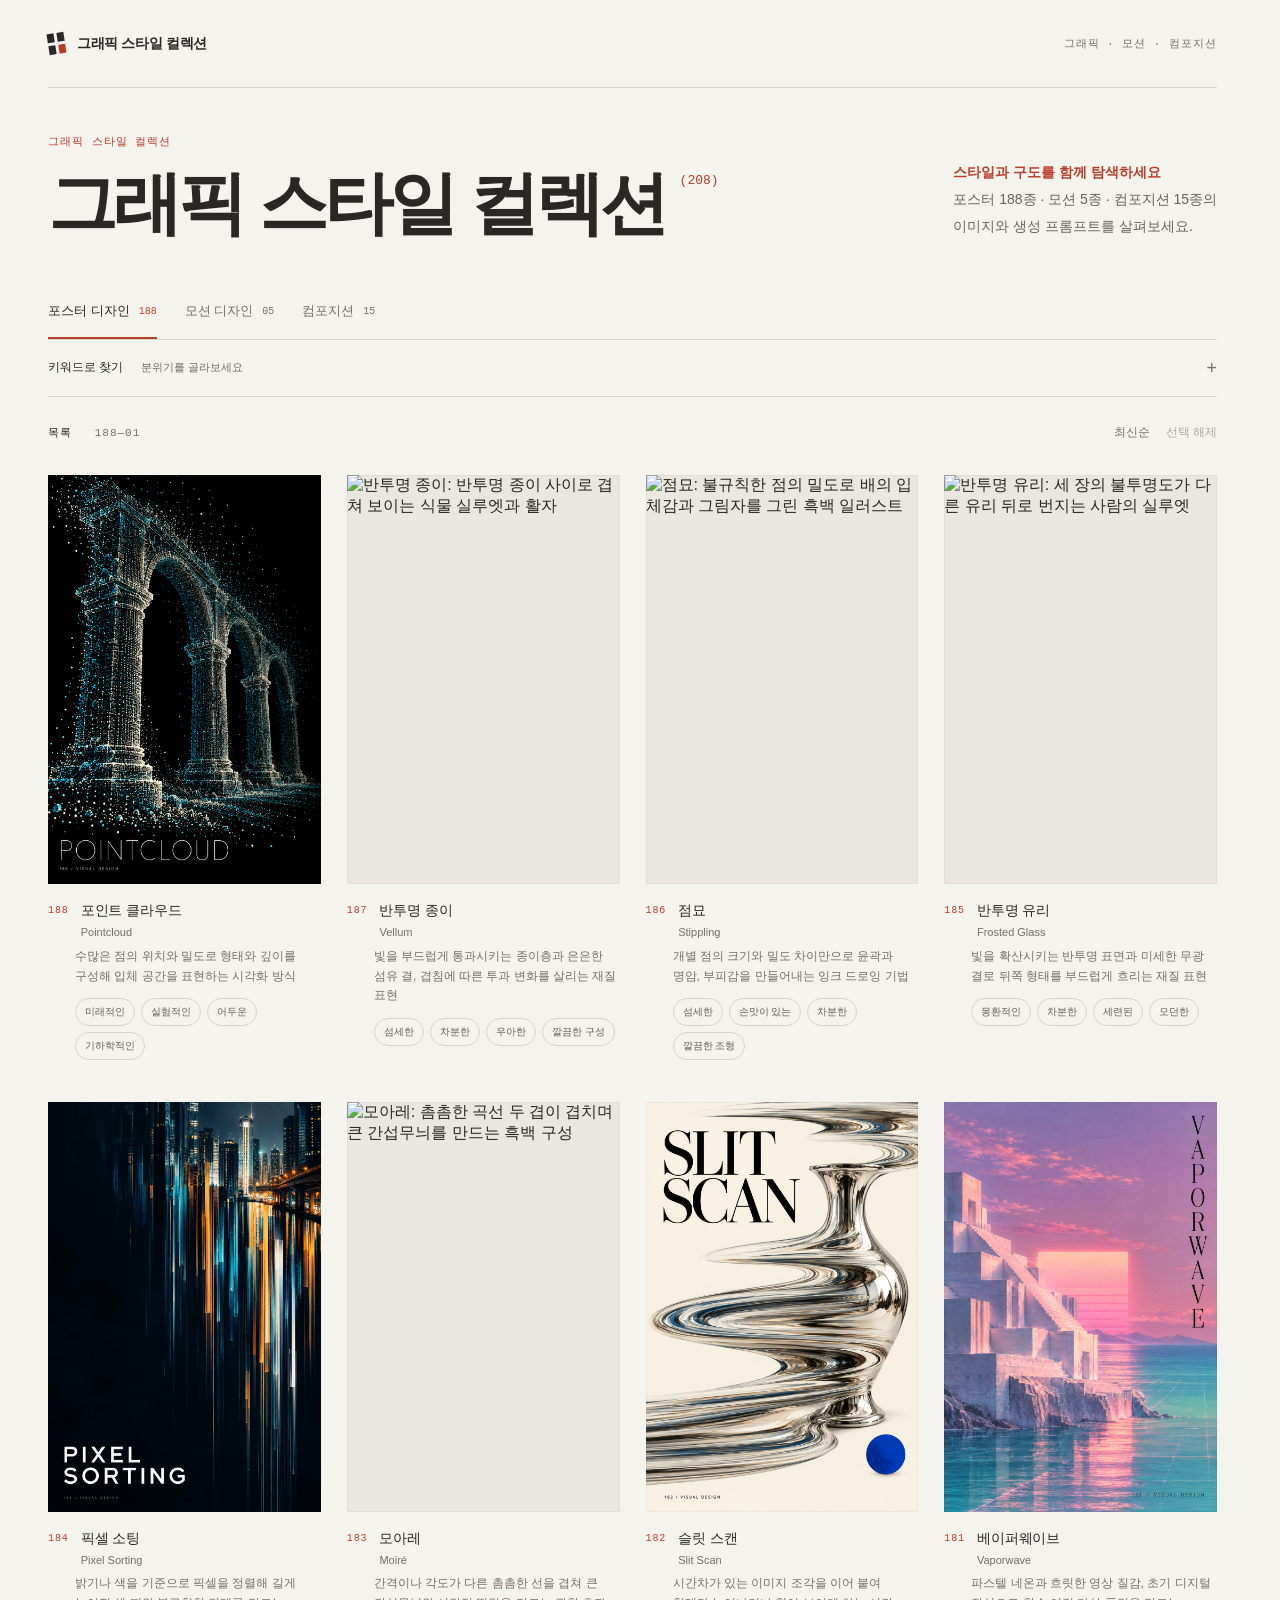
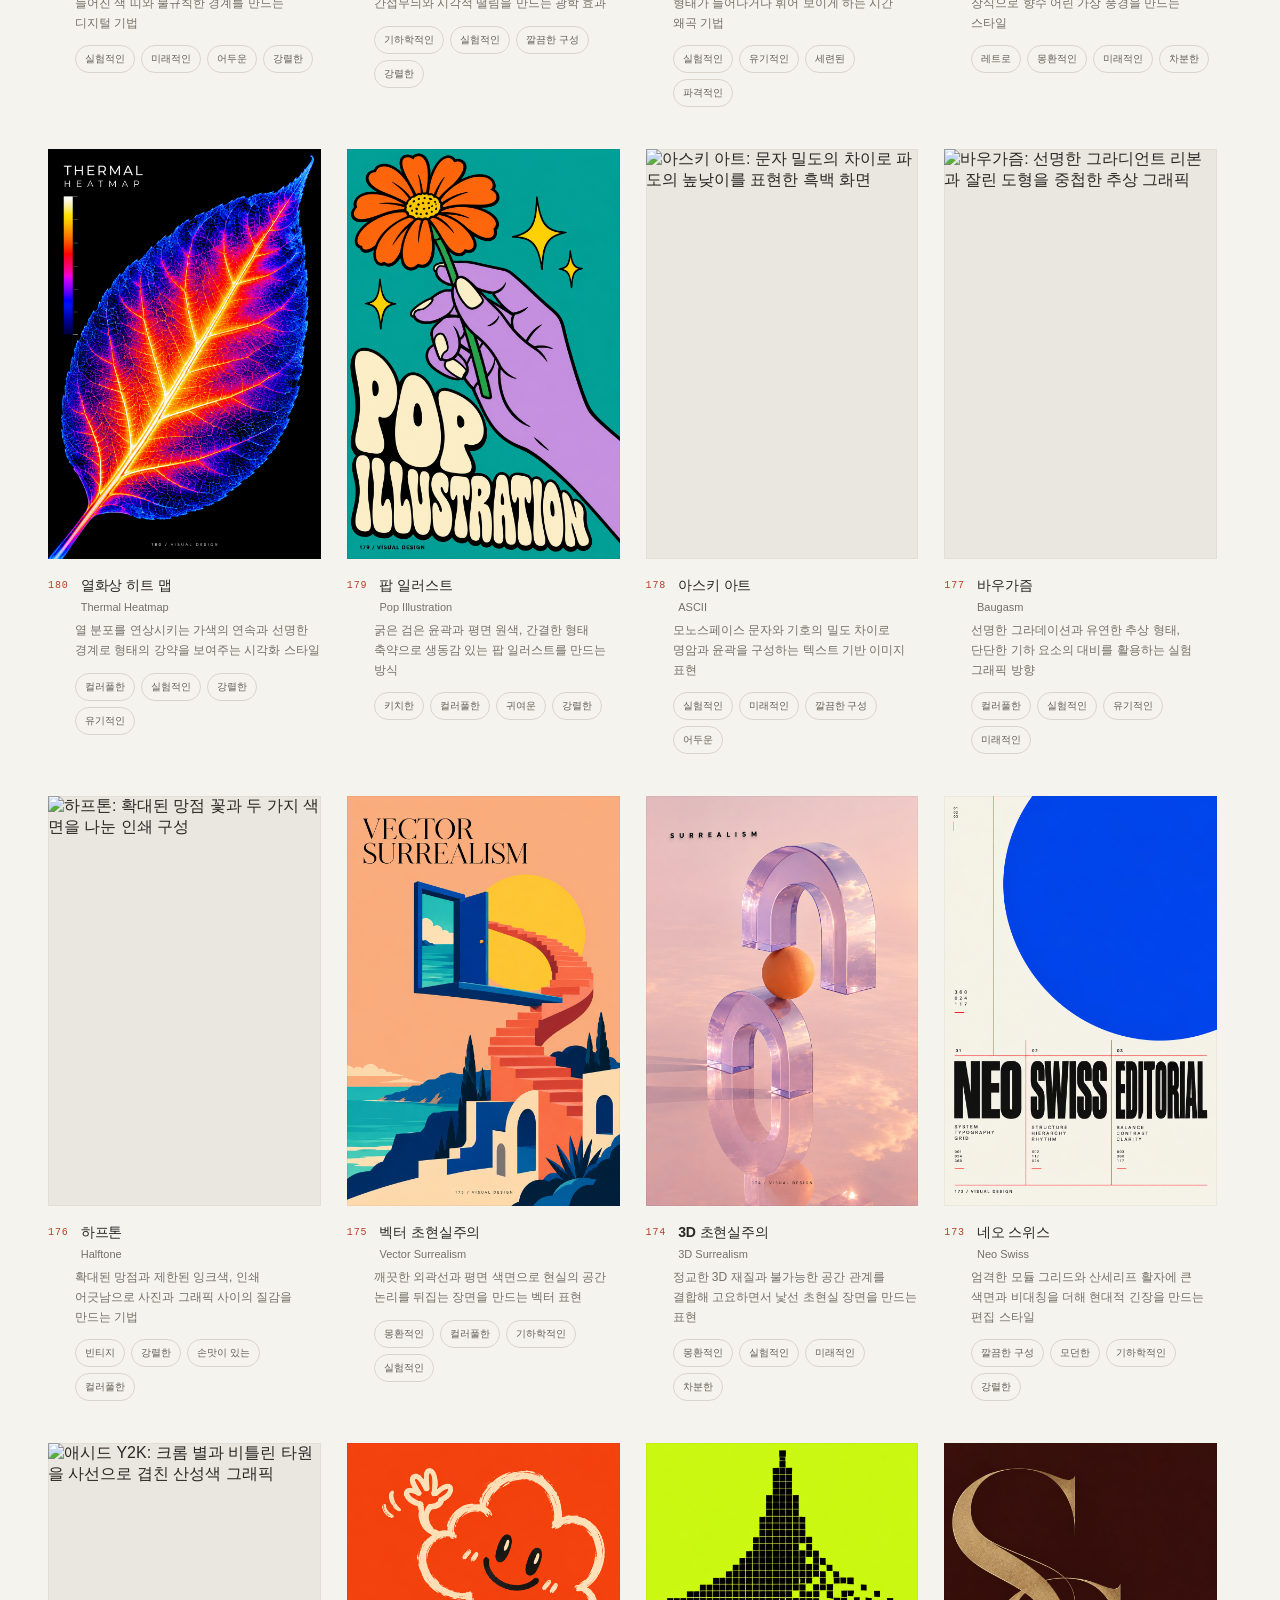
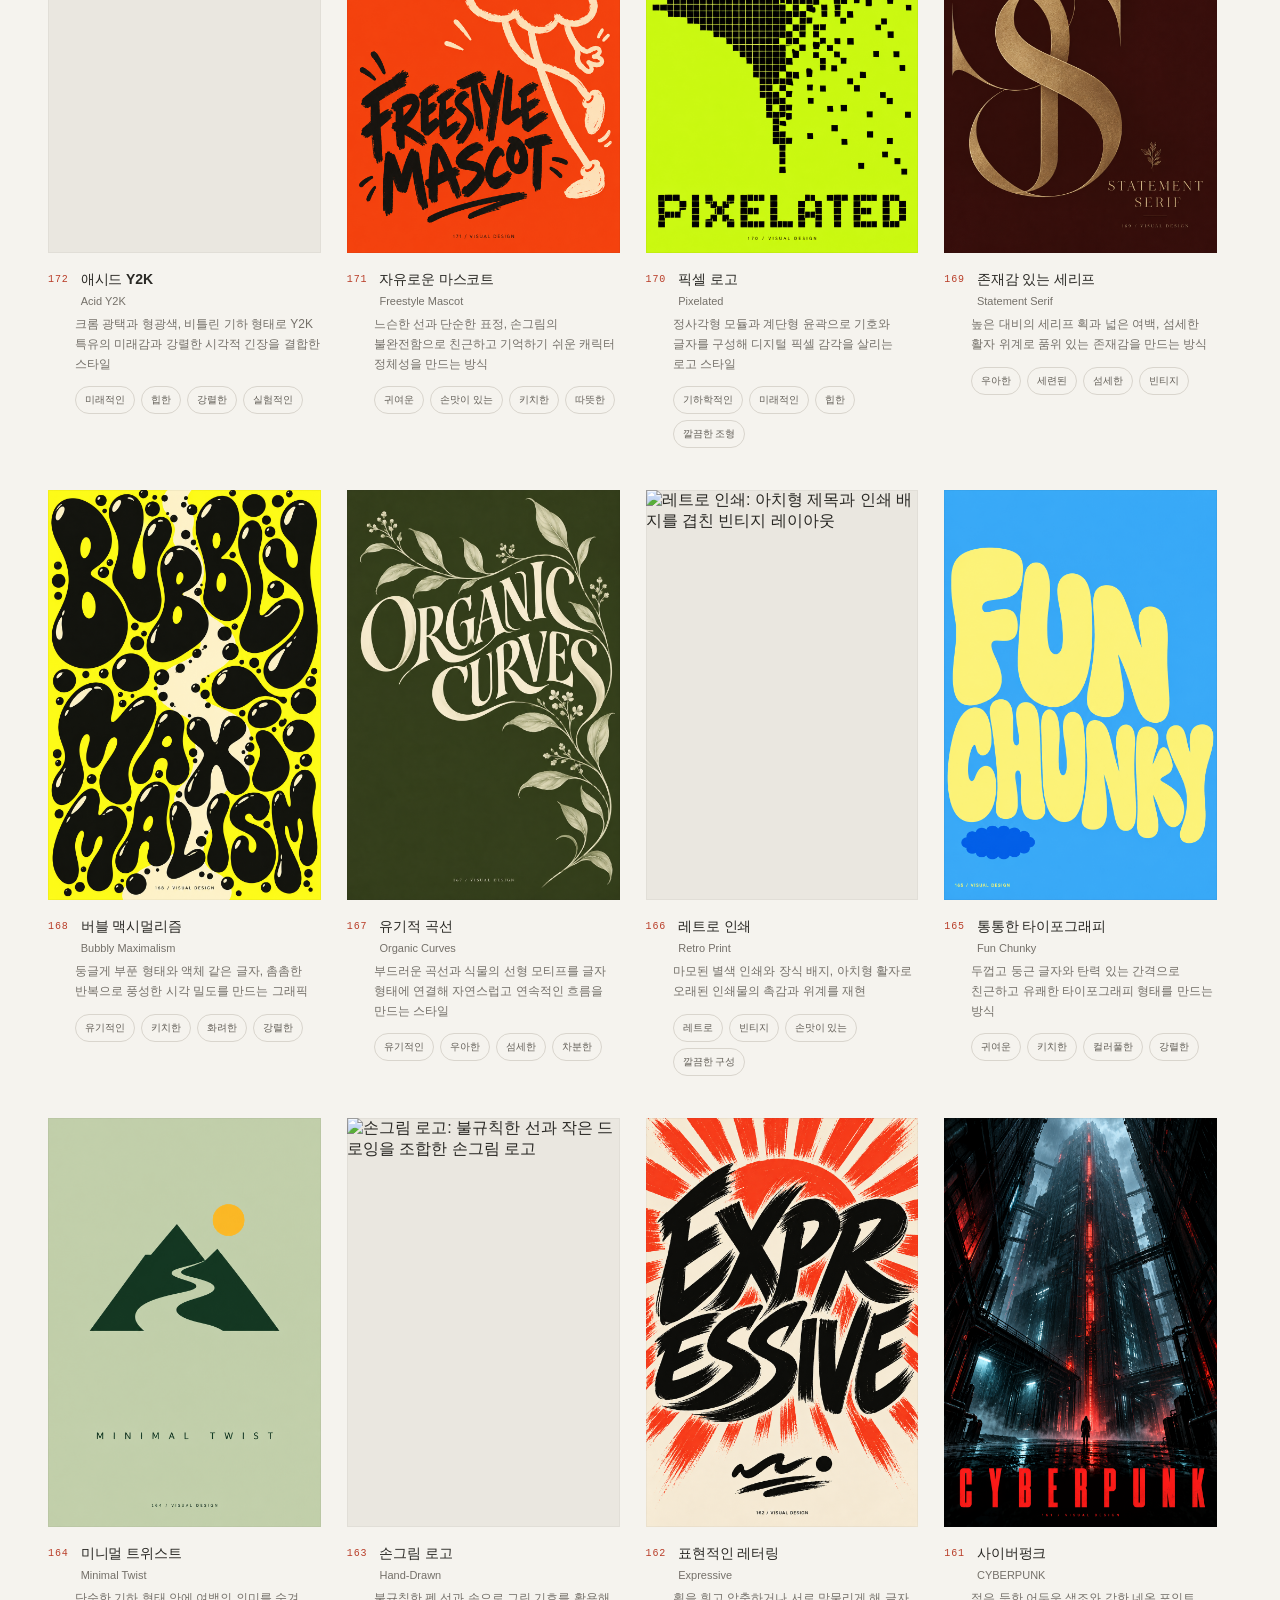
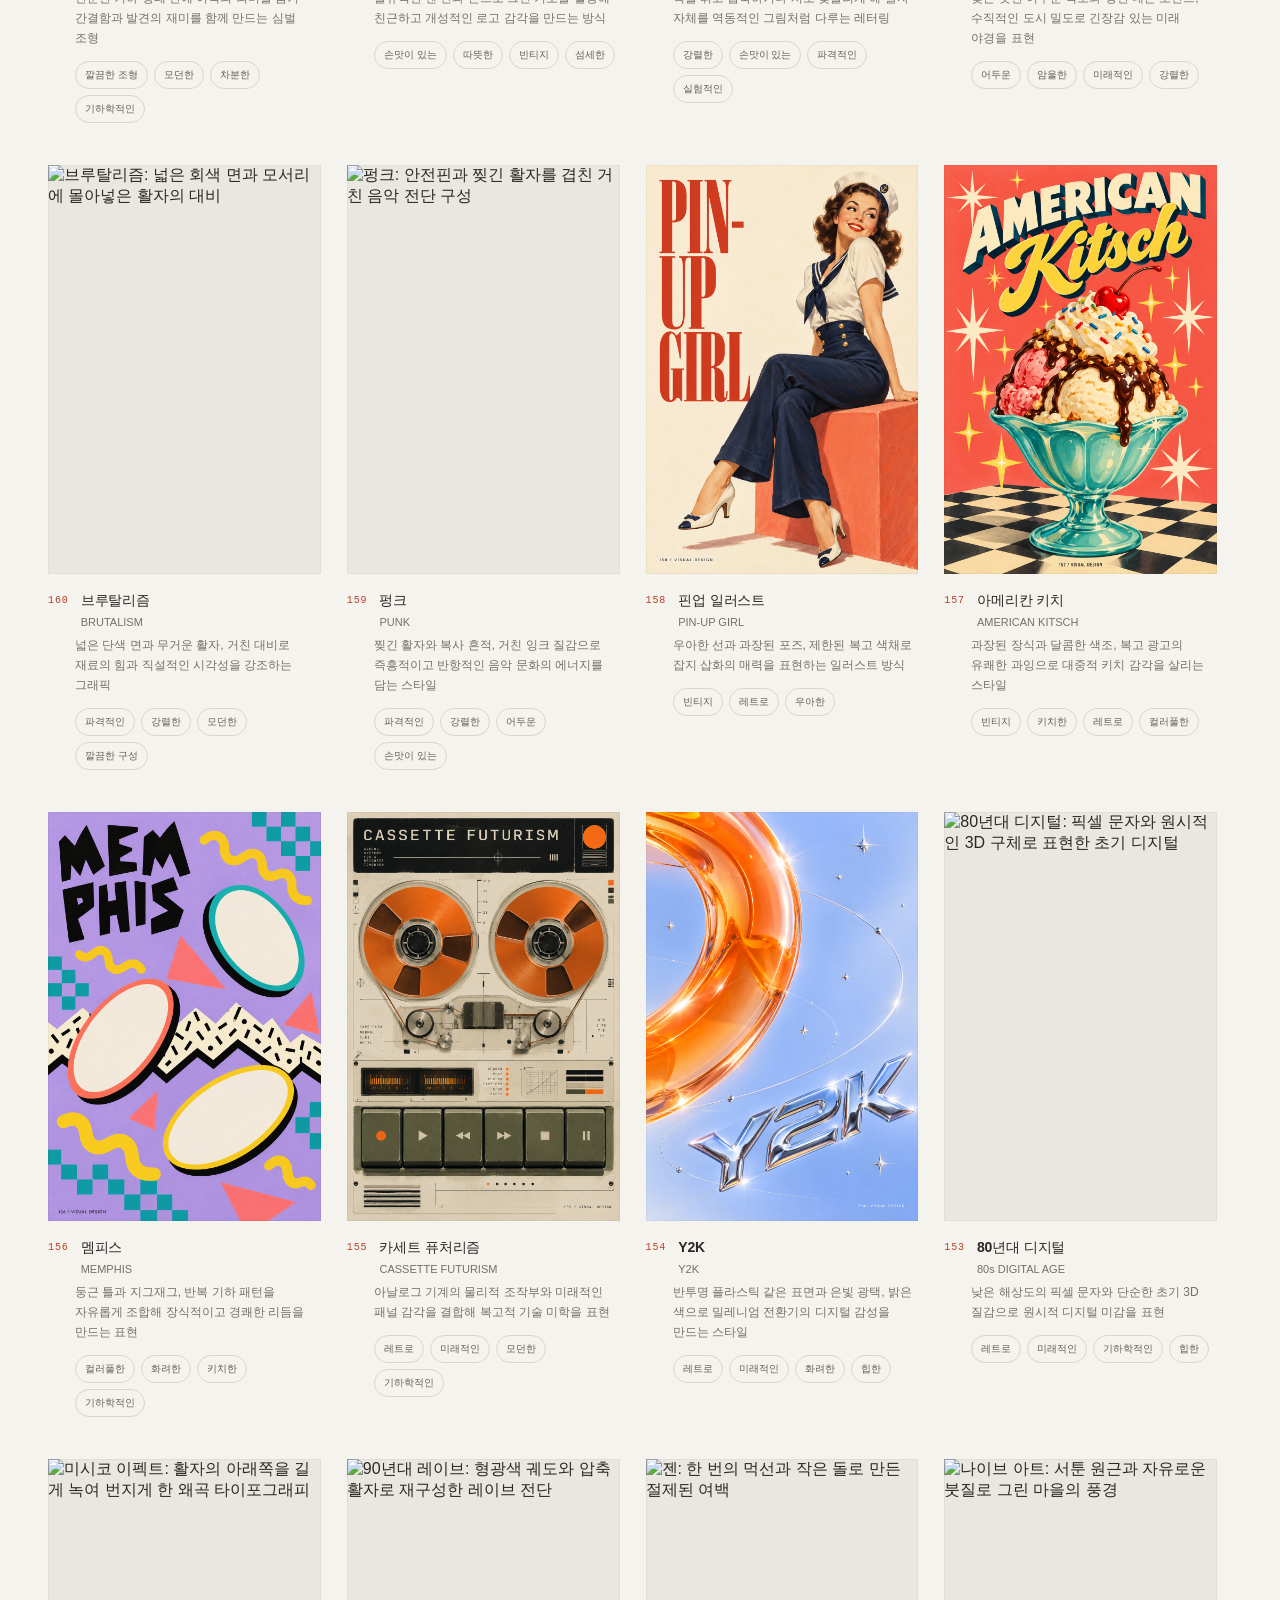
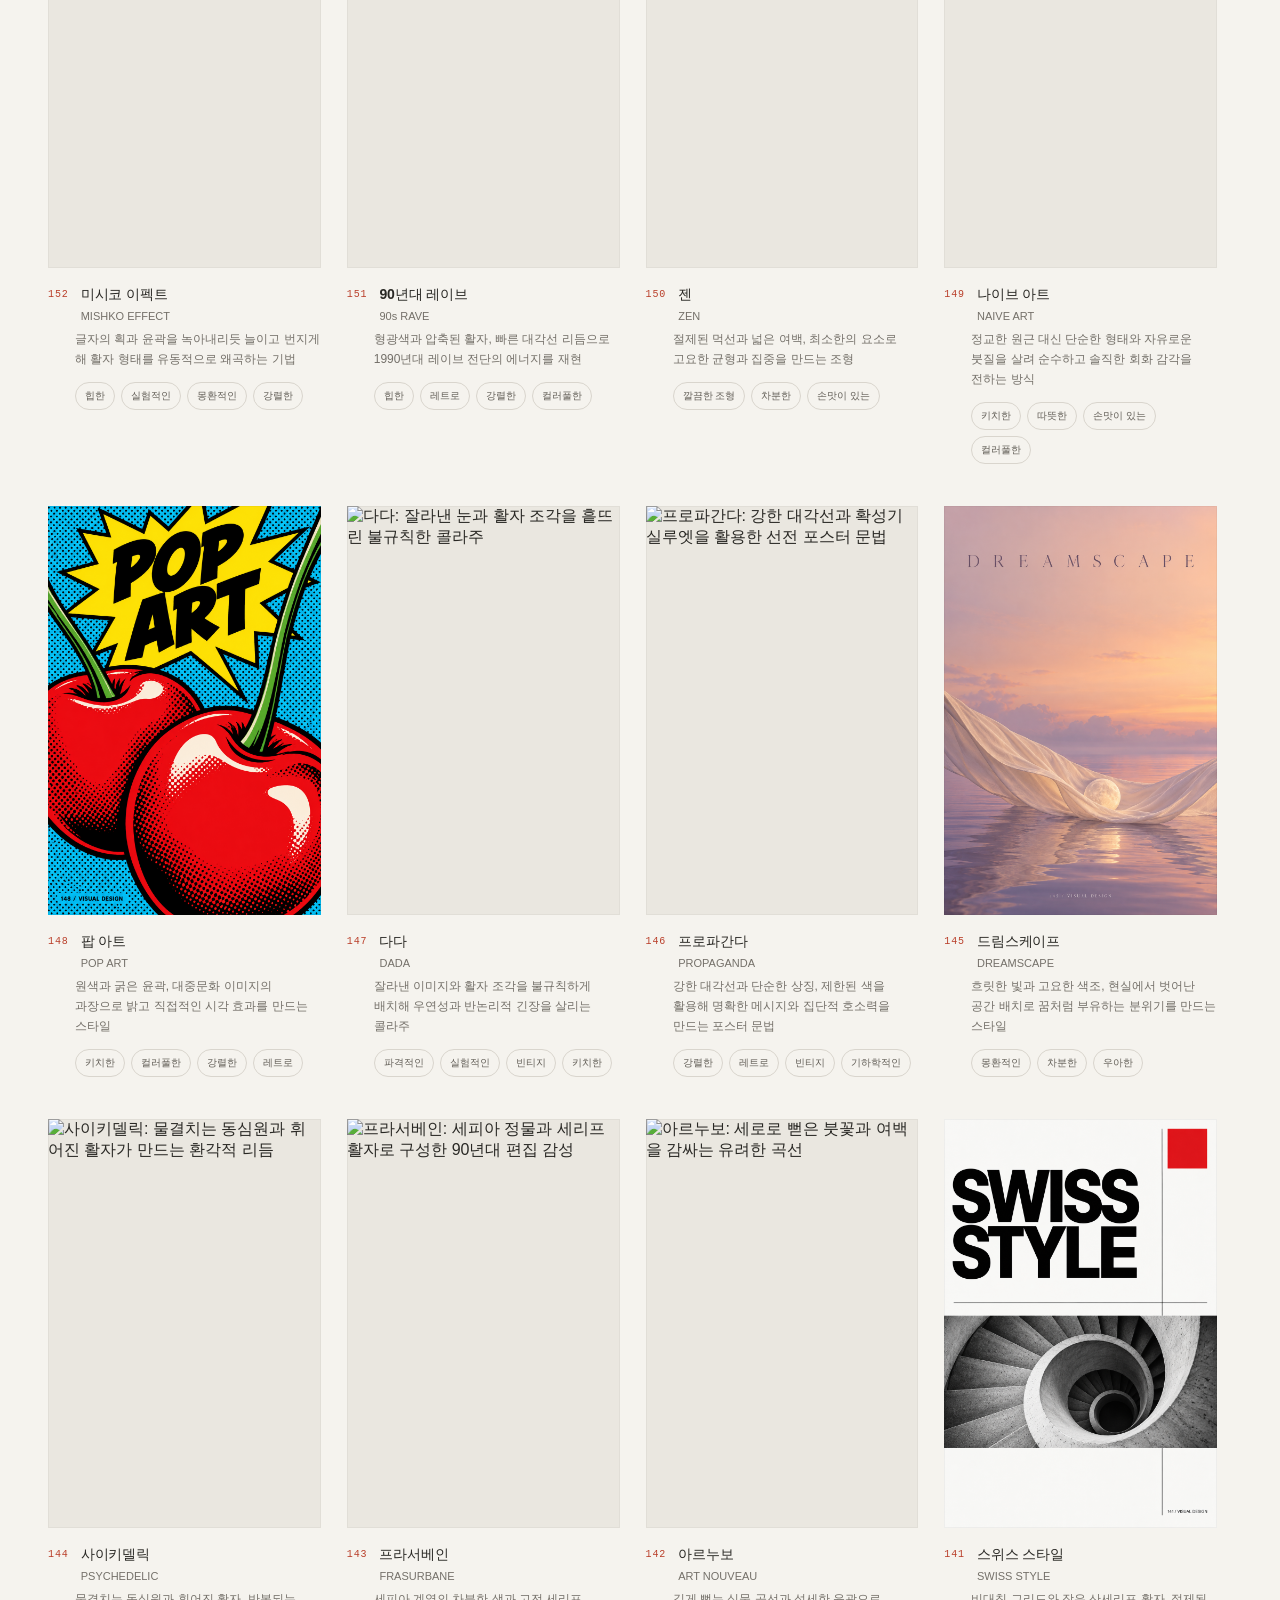
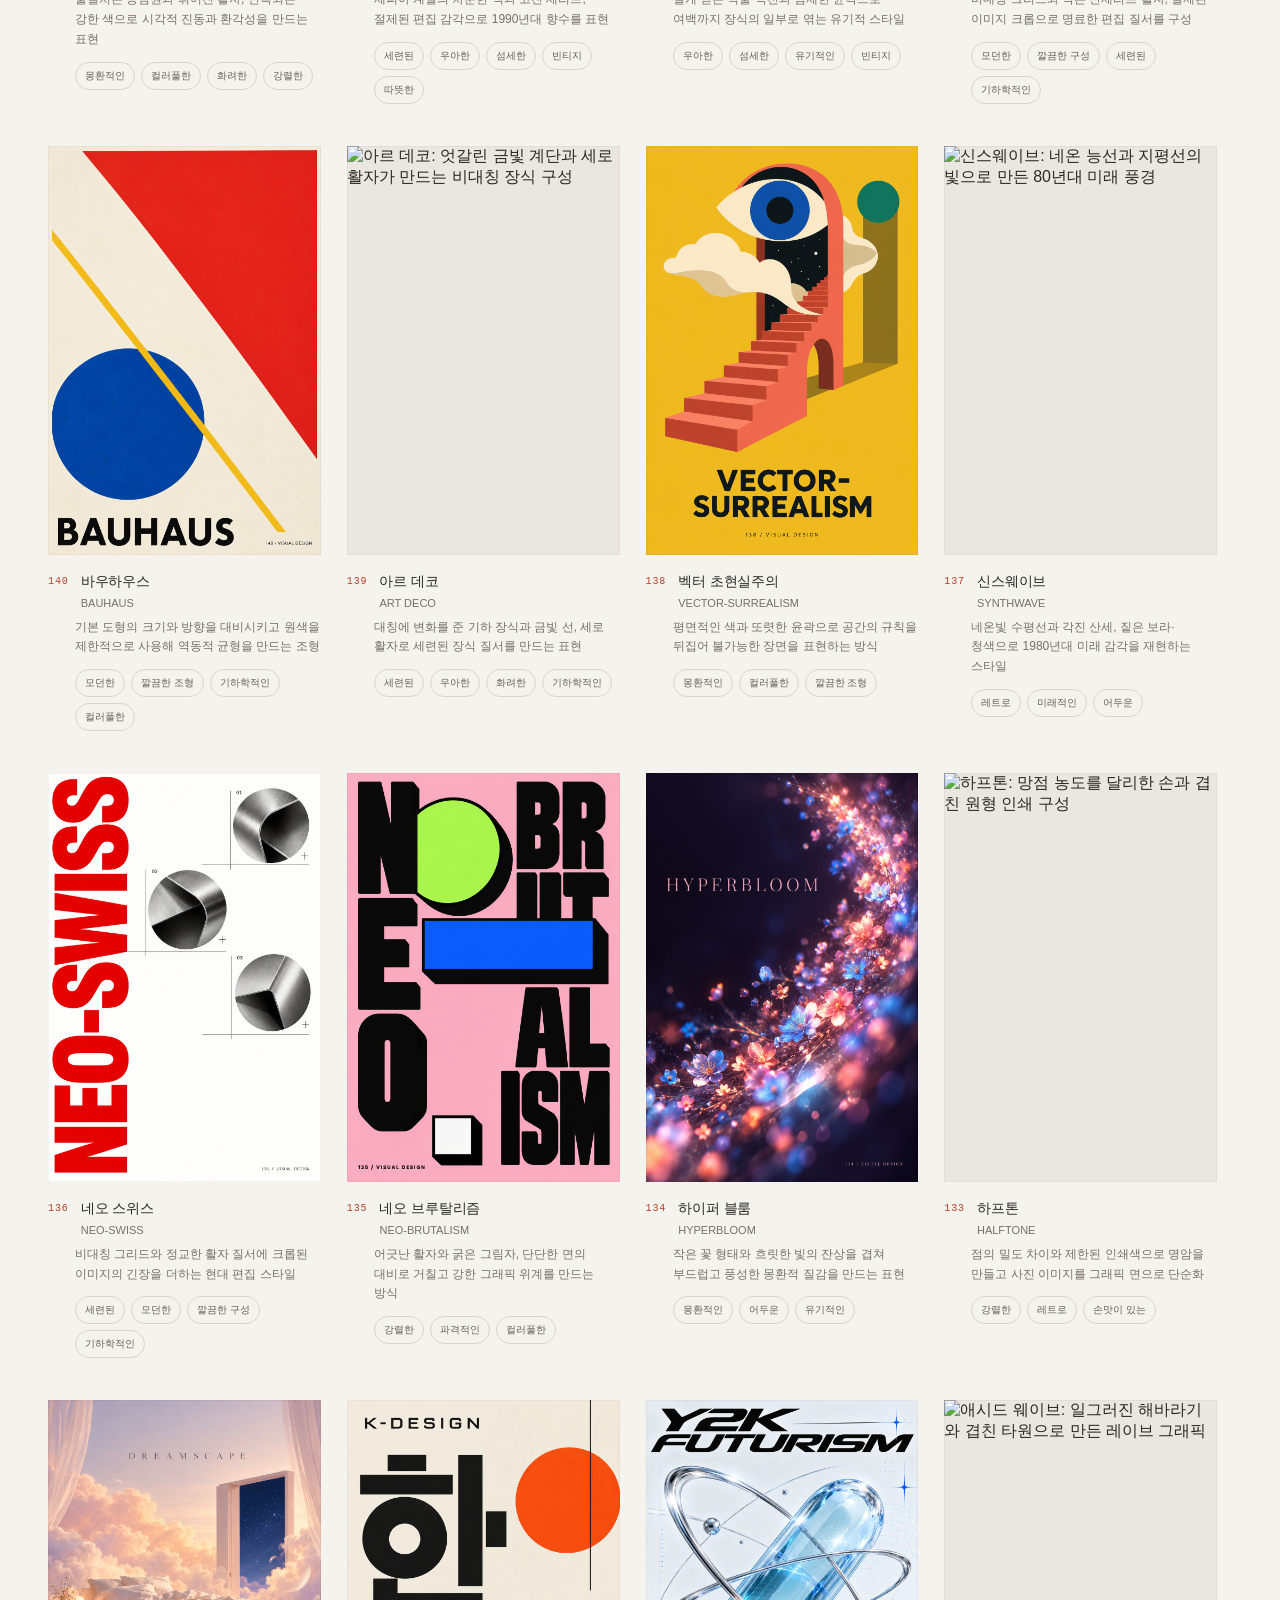
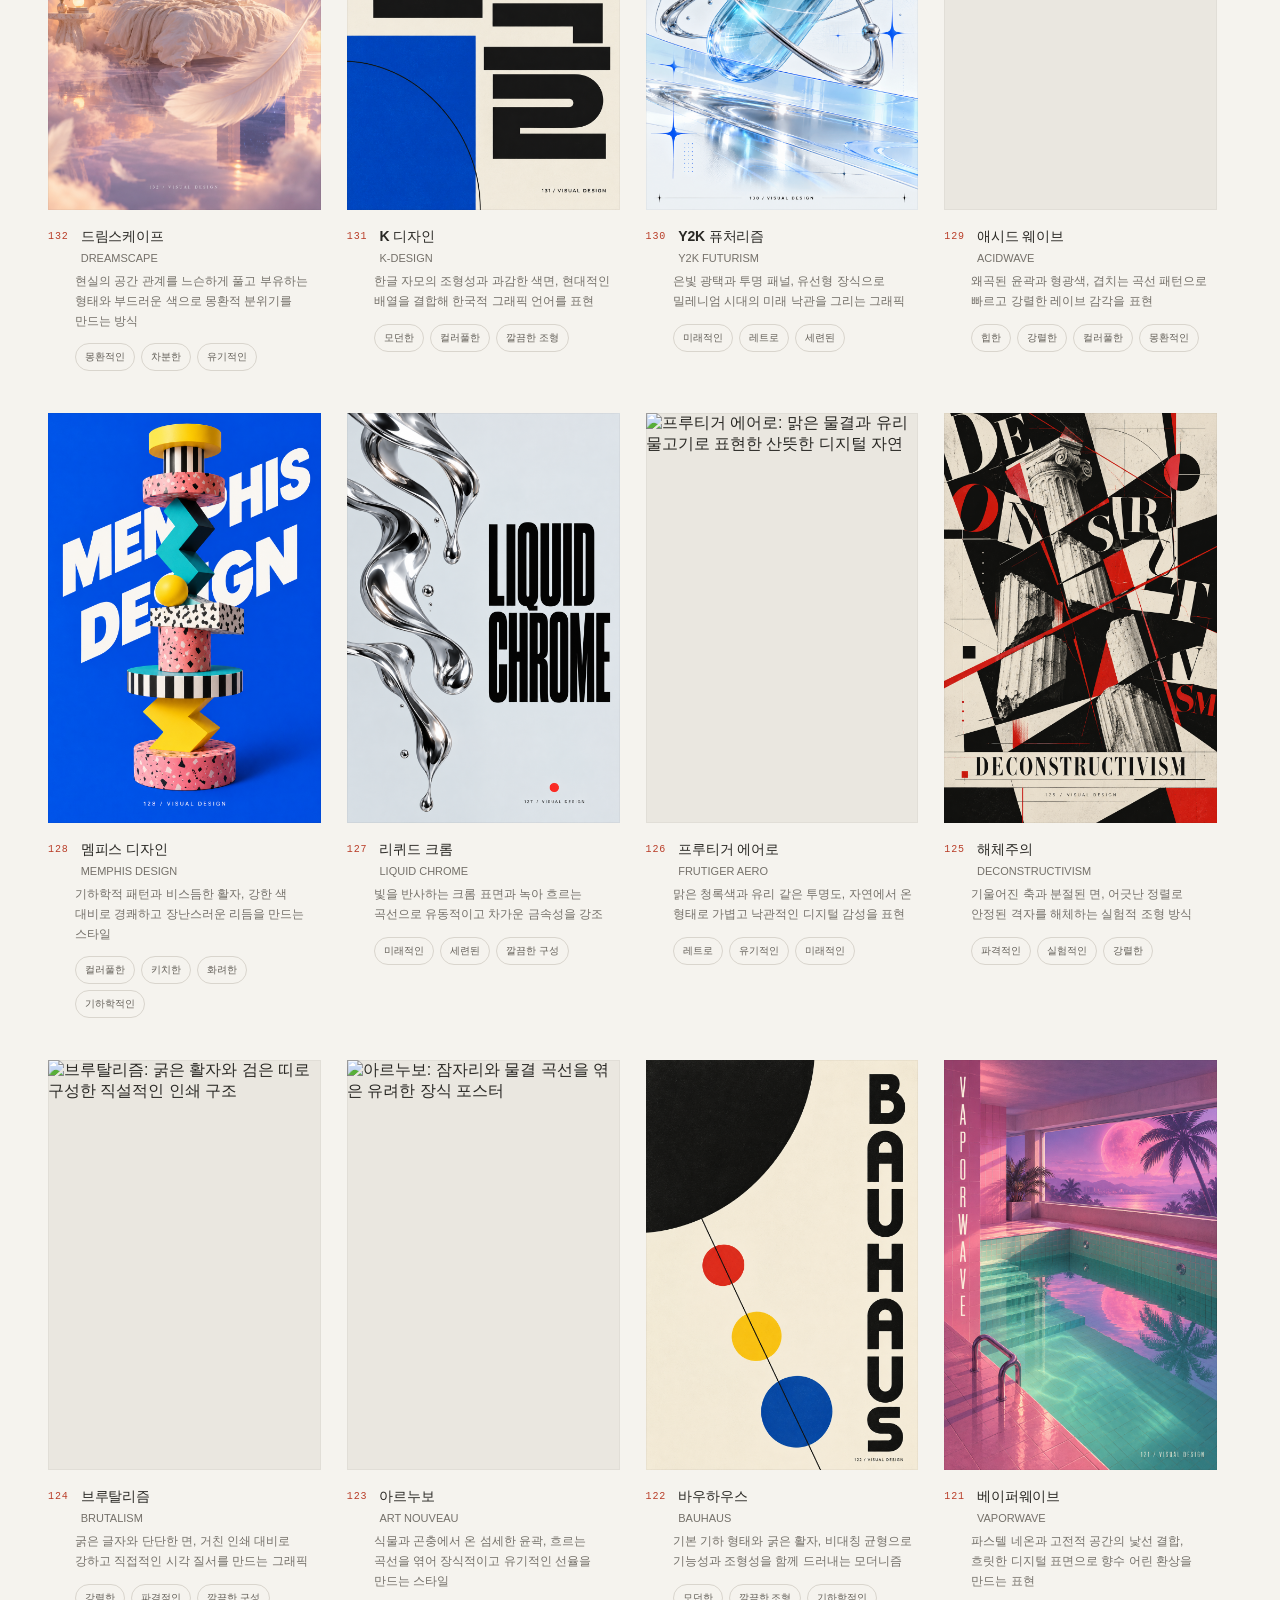
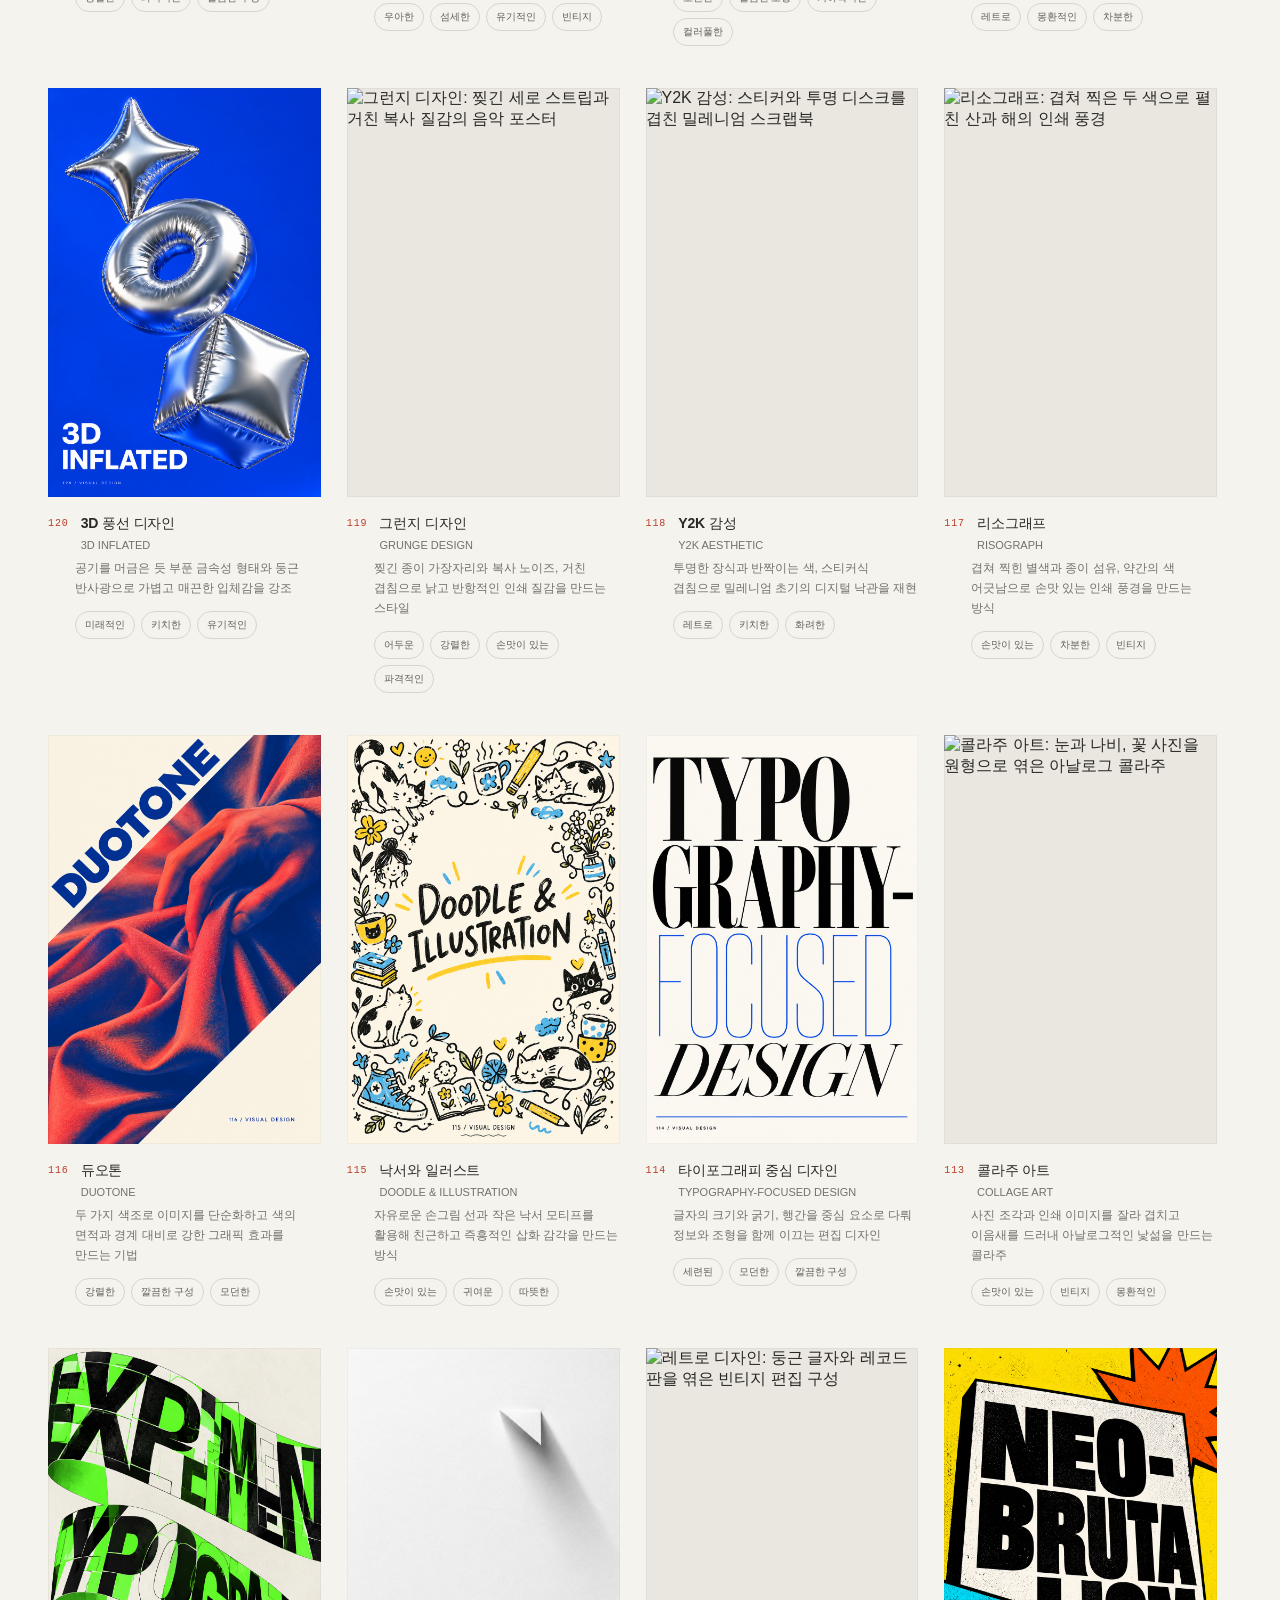
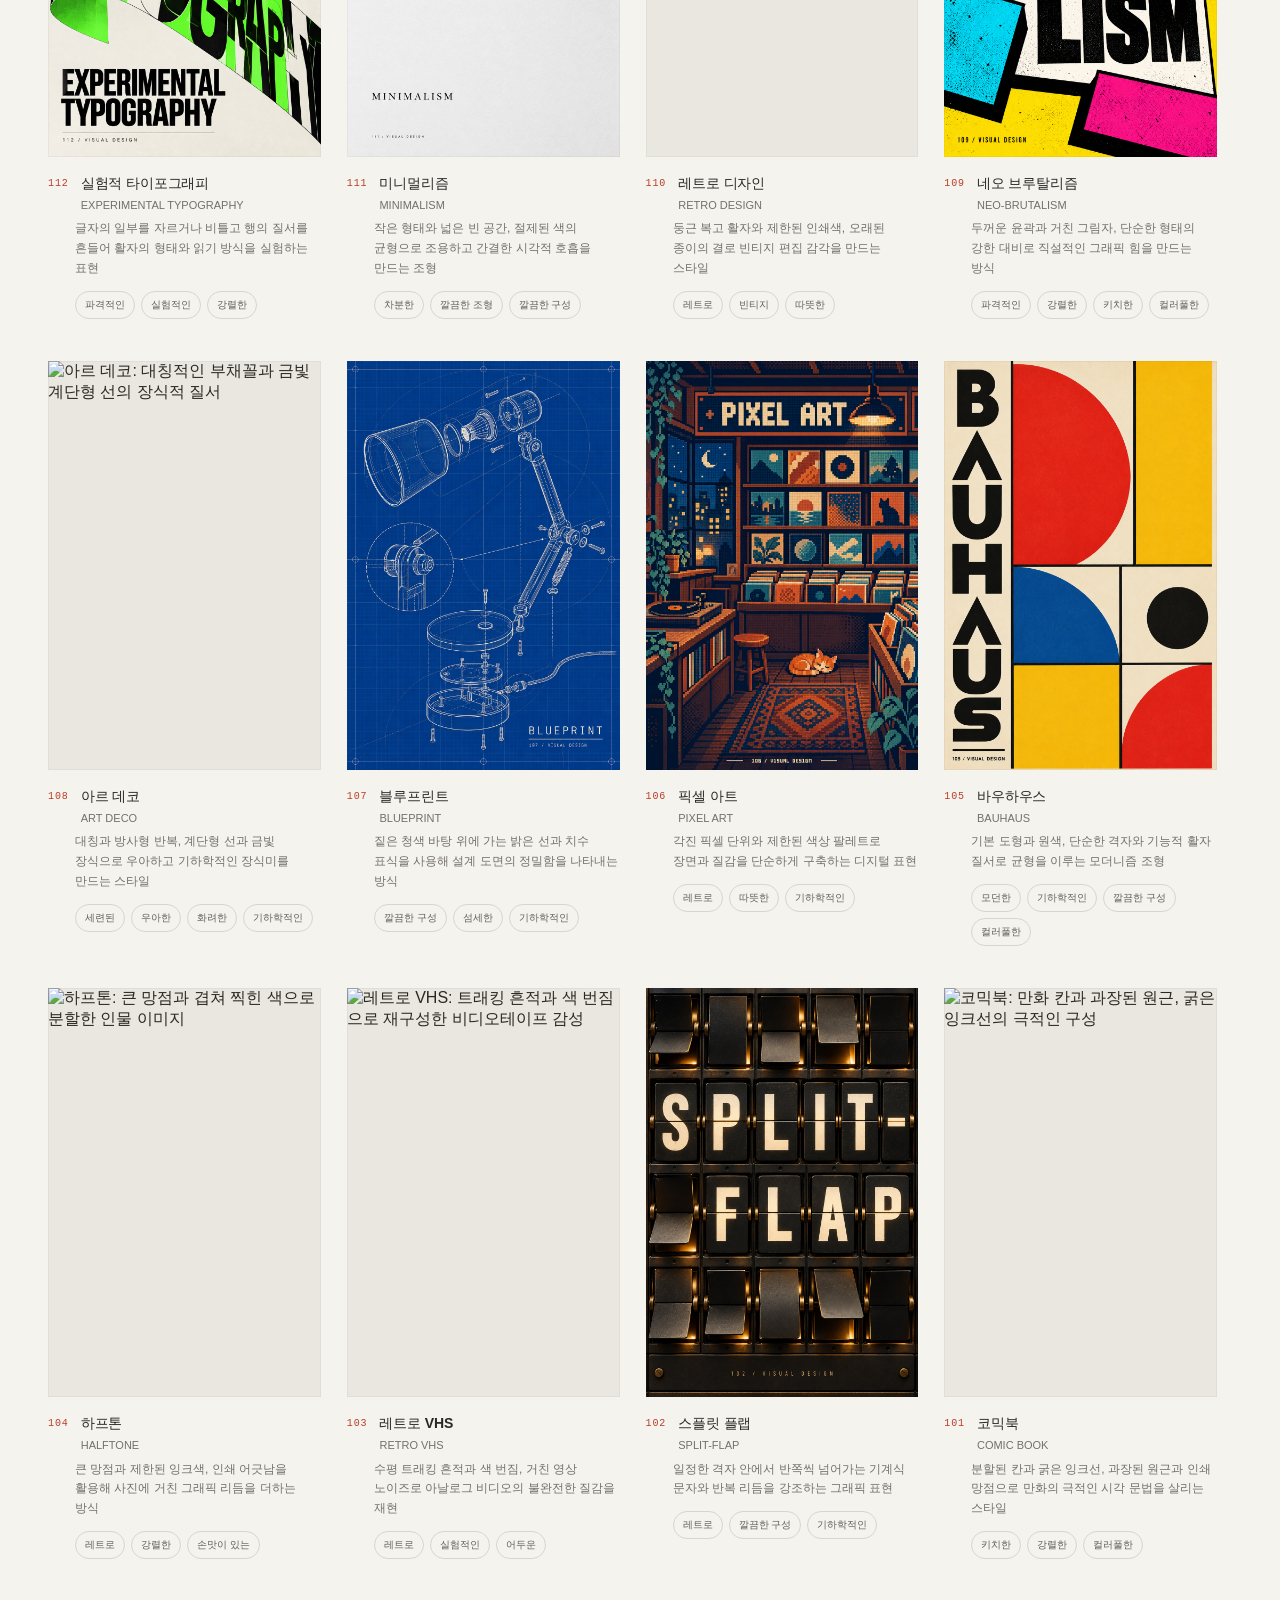
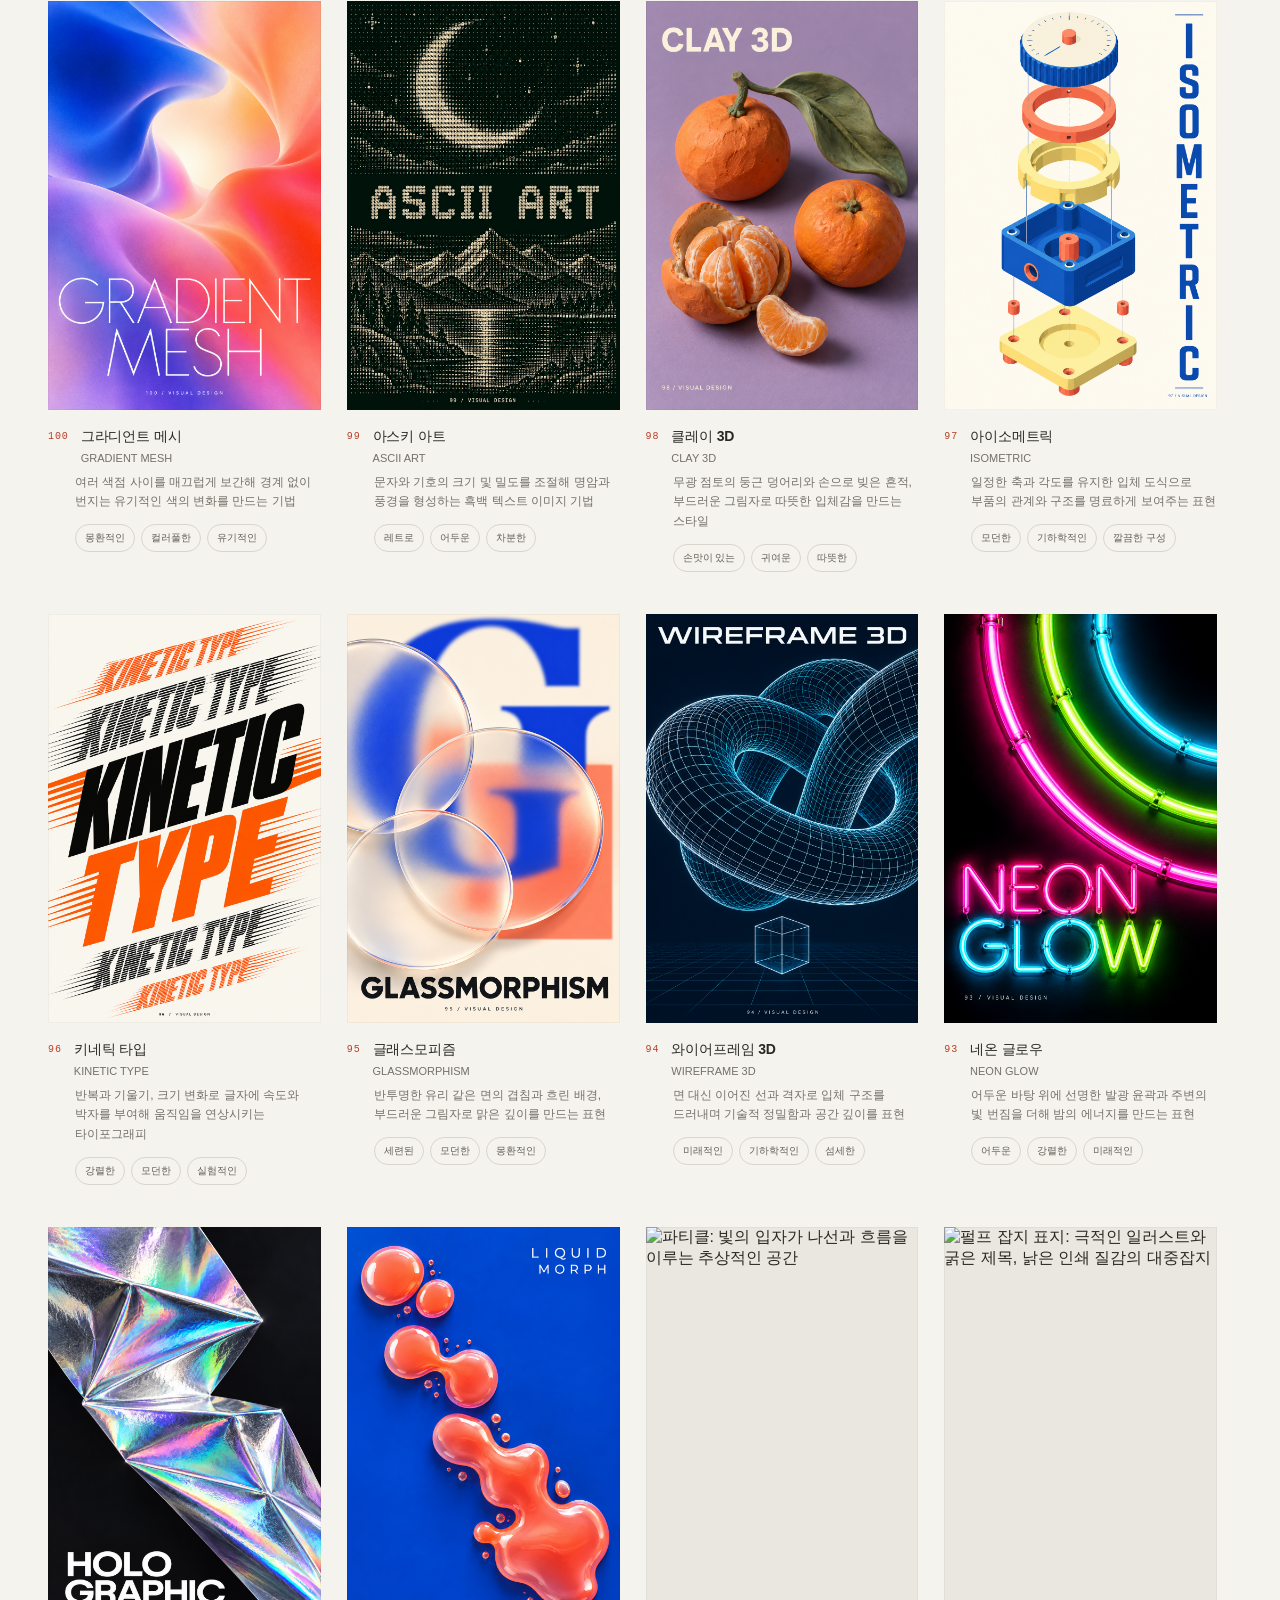
==== commit 8477c69c: "Show English style names and explain poster styles" ====
--- a/index.html
+++ b/index.html
@@ -6,7 +6,7 @@
   <meta name="description" content="포스터 188종, 모션 디자인 스타일 프레임 5종, 컴포지션 15종. 디자인 스타일과 생성 프롬프트를 한곳에서 탐색하세요.">
   <title>그래픽 스타일 컬렉션 — 포스터·모션·컴포지션</title>
   <link rel="icon" href="data:image/svg+xml,%3Csvg xmlns='http://www.w3.org/2000/svg' viewBox='0 0 64 64'%3E%3Crect width='64' height='64' rx='12' fill='%23c8442d'/%3E%3Ctext x='32' y='44' text-anchor='middle' font-family='Georgia,serif' font-size='32' fill='%23f6f3ed'%3E208%3C/text%3E%3C/svg%3E">
-  <link rel="stylesheet" href="site.css?v=20261018-composition">
+  <link rel="stylesheet" href="site.css?v=20261018-style-copy">
 </head>
 <body>
   <div class="shell">
@@ -41,1504 +41,1504 @@
             <img src="output/poster-styles/188-pointcloud-architecture.png" alt="포인트 클라우드: 색 점의 밀도와 원근으로 재구성한 건축 공간의 깊이" width="1024" height="1536" loading="eager" fetchpriority="high" decoding="async">
             <span class="open-hint" aria-hidden="true">자세히 보기 <span>↗</span></span>
           </button>
-          <div class="caption"><span class="number mono">188</span><h2>포인트 클라우드</h2></div>
-          <p class="study-description">색 점의 밀도와 원근으로 재구성한 건축 공간의 깊이</p>
+          <div class="caption"><span class="number mono">188</span><div class="caption-title"><h2>포인트 클라우드</h2><p class="caption-english" lang="en">Pointcloud</p></div></div>
+          <p class="study-description">수많은 점의 위치와 밀도로 형태와 깊이를 구성해 입체 공간을 표현하는 시각화 방식</p>
         </article>
         <article class="study" id="study-187">
           <button class="poster-trigger" data-collection="posters" data-poster="186" aria-label="반투명 종이 포스터 자세히 보기" aria-haspopup="dialog">
             <img src="output/poster-styles/187-vellum-layers.png" alt="반투명 종이: 반투명 종이 사이로 겹쳐 보이는 식물 실루엣과 활자" width="1024" height="1536" loading="eager" decoding="async">
             <span class="open-hint" aria-hidden="true">자세히 보기 <span>↗</span></span>
           </button>
-          <div class="caption"><span class="number mono">187</span><h2>반투명 종이</h2></div>
-          <p class="study-description">반투명 종이 사이로 겹쳐 보이는 식물 실루엣과 활자</p>
+          <div class="caption"><span class="number mono">187</span><div class="caption-title"><h2>반투명 종이</h2><p class="caption-english" lang="en">Vellum</p></div></div>
+          <p class="study-description">빛을 부드럽게 통과시키는 종이층과 은은한 섬유 결, 겹침에 따른 투과 변화를 살리는 재질 표현</p>
         </article>
         <article class="study" id="study-186">
           <button class="poster-trigger" data-collection="posters" data-poster="185" aria-label="점묘 포스터 자세히 보기" aria-haspopup="dialog">
             <img src="output/poster-styles/186-stippling.png" alt="점묘: 불규칙한 점의 밀도로 배의 입체감과 그림자를 그린 흑백 일러스트" width="1024" height="1536" loading="eager" decoding="async">
             <span class="open-hint" aria-hidden="true">자세히 보기 <span>↗</span></span>
           </button>
-          <div class="caption"><span class="number mono">186</span><h2>점묘</h2></div>
-          <p class="study-description">불규칙한 점의 밀도로 배의 입체감과 그림자를 그린 흑백 일러스트</p>
+          <div class="caption"><span class="number mono">186</span><div class="caption-title"><h2>점묘</h2><p class="caption-english" lang="en">Stippling</p></div></div>
+          <p class="study-description">개별 점의 크기와 밀도 차이만으로 윤곽과 명암, 부피감을 만들어내는 잉크 드로잉 기법</p>
         </article>
         <article class="study" id="study-185">
           <button class="poster-trigger" data-collection="posters" data-poster="184" aria-label="반투명 유리 포스터 자세히 보기" aria-haspopup="dialog">
             <img src="output/poster-styles/185-frosted-glass-silhouettes.png" alt="반투명 유리: 세 장의 불투명도가 다른 유리 뒤로 번지는 사람의 실루엣" width="1024" height="1536" loading="eager" decoding="async">
             <span class="open-hint" aria-hidden="true">자세히 보기 <span>↗</span></span>
           </button>
-          <div class="caption"><span class="number mono">185</span><h2>반투명 유리</h2></div>
-          <p class="study-description">세 장의 불투명도가 다른 유리 뒤로 번지는 사람의 실루엣</p>
+          <div class="caption"><span class="number mono">185</span><div class="caption-title"><h2>반투명 유리</h2><p class="caption-english" lang="en">Frosted Glass</p></div></div>
+          <p class="study-description">빛을 확산시키는 반투명 표면과 미세한 무광 결로 뒤쪽 형태를 부드럽게 흐리는 재질 표현</p>
         </article>
         <article class="study" id="study-184">
           <button class="poster-trigger" data-collection="posters" data-poster="183" aria-label="픽셀 소팅 포스터 자세히 보기" aria-haspopup="dialog">
             <img src="output/poster-styles/184-pixel-sorting.png" alt="픽셀 소팅: 야간 도시의 빛을 길게 정렬한 픽셀 띠와 선명한 건물의 대비" width="1024" height="1536" loading="lazy" decoding="async">
             <span class="open-hint" aria-hidden="true">자세히 보기 <span>↗</span></span>
           </button>
-          <div class="caption"><span class="number mono">184</span><h2>픽셀 소팅</h2></div>
-          <p class="study-description">야간 도시의 빛을 길게 정렬한 픽셀 띠와 선명한 건물의 대비</p>
+          <div class="caption"><span class="number mono">184</span><div class="caption-title"><h2>픽셀 소팅</h2><p class="caption-english" lang="en">Pixel Sorting</p></div></div>
+          <p class="study-description">밝기나 색을 기준으로 픽셀을 정렬해 길게 늘어진 색 띠와 불규칙한 경계를 만드는 디지털 기법</p>
         </article>
         <article class="study" id="study-183">
           <button class="poster-trigger" data-collection="posters" data-poster="182" aria-label="모아레 포스터 자세히 보기" aria-haspopup="dialog">
             <img src="output/poster-styles/183-moire.png" alt="모아레: 촘촘한 곡선 두 겹이 겹치며 큰 간섭무늬를 만드는 흑백 구성" width="1024" height="1536" loading="lazy" decoding="async">
             <span class="open-hint" aria-hidden="true">자세히 보기 <span>↗</span></span>
           </button>
-          <div class="caption"><span class="number mono">183</span><h2>모아레</h2></div>
-          <p class="study-description">촘촘한 곡선 두 겹이 겹치며 큰 간섭무늬를 만드는 흑백 구성</p>
+          <div class="caption"><span class="number mono">183</span><div class="caption-title"><h2>모아레</h2><p class="caption-english" lang="en">Moiré</p></div></div>
+          <p class="study-description">간격이나 각도가 다른 촘촘한 선을 겹쳐 큰 간섭무늬와 시각적 떨림을 만드는 광학 효과</p>
         </article>
         <article class="study" id="study-182">
           <button class="poster-trigger" data-collection="posters" data-poster="181" aria-label="슬릿 스캔 포스터 자세히 보기" aria-haspopup="dialog">
             <img src="output/poster-styles/182-slit-scan.png" alt="슬릿 스캔: 금속 꽃병을 가로로 길게 늘인 띠와 수평 절단면이 만드는 시간 왜곡" width="1024" height="1536" loading="lazy" decoding="async">
             <span class="open-hint" aria-hidden="true">자세히 보기 <span>↗</span></span>
           </button>
-          <div class="caption"><span class="number mono">182</span><h2>슬릿 스캔</h2></div>
-          <p class="study-description">금속 꽃병을 가로로 길게 늘인 띠와 수평 절단면이 만드는 시간 왜곡</p>
+          <div class="caption"><span class="number mono">182</span><div class="caption-title"><h2>슬릿 스캔</h2><p class="caption-english" lang="en">Slit Scan</p></div></div>
+          <p class="study-description">시간차가 있는 이미지 조각을 이어 붙여 형태가 늘어나거나 휘어 보이게 하는 시간 왜곡 기법</p>
         </article>
         <article class="study" id="study-181">
           <button class="poster-trigger" data-collection="posters" data-poster="180" aria-label="베이퍼웨이브 포스터 자세히 보기" aria-haspopup="dialog">
             <img src="output/poster-styles/181-vaporwave-stair.png" alt="베이퍼웨이브: 파스텔 계단과 수평선의 빛을 배치한 디지털 풍경" width="1024" height="1536" loading="lazy" decoding="async">
             <span class="open-hint" aria-hidden="true">자세히 보기 <span>↗</span></span>
           </button>
-          <div class="caption"><span class="number mono">181</span><h2>베이퍼웨이브</h2></div>
-          <p class="study-description">파스텔 계단과 수평선의 빛을 배치한 디지털 풍경</p>
+          <div class="caption"><span class="number mono">181</span><div class="caption-title"><h2>베이퍼웨이브</h2><p class="caption-english" lang="en">Vaporwave</p></div></div>
+          <p class="study-description">파스텔 네온과 흐릿한 영상 질감, 초기 디지털 장식으로 향수 어린 가상 풍경을 만드는 스타일</p>
         </article>
         <article class="study" id="study-180">
           <button class="poster-trigger" data-collection="posters" data-poster="179" aria-label="열화상 히트 맵 포스터 자세히 보기" aria-haspopup="dialog">
             <img src="output/poster-styles/180-thermal-heatmap-leaf.png" alt="열화상 히트 맵: 잎의 구조를 열 분포 색상으로 바꾼 세로형 그래픽" width="1024" height="1536" loading="lazy" decoding="async">
             <span class="open-hint" aria-hidden="true">자세히 보기 <span>↗</span></span>
           </button>
-          <div class="caption"><span class="number mono">180</span><h2>열화상 히트 맵</h2></div>
-          <p class="study-description">잎의 구조를 열 분포 색상으로 바꾼 세로형 그래픽</p>
+          <div class="caption"><span class="number mono">180</span><div class="caption-title"><h2>열화상 히트 맵</h2><p class="caption-english" lang="en">Thermal Heatmap</p></div></div>
+          <p class="study-description">열 분포를 연상시키는 가색의 연속과 선명한 경계로 형태의 강약을 보여주는 시각화 스타일</p>
         </article>
         <article class="study" id="study-179">
           <button class="poster-trigger" data-collection="posters" data-poster="178" aria-label="팝 일러스트 포스터 자세히 보기" aria-haspopup="dialog">
             <img src="output/poster-styles/179-pop-illustration-hand.png" alt="팝 일러스트: 손과 꽃을 대각선으로 연결한 굵은 선의 팝 그래픽" width="1024" height="1536" loading="lazy" decoding="async">
             <span class="open-hint" aria-hidden="true">자세히 보기 <span>↗</span></span>
           </button>
-          <div class="caption"><span class="number mono">179</span><h2>팝 일러스트</h2></div>
-          <p class="study-description">손과 꽃을 대각선으로 연결한 굵은 선의 팝 그래픽</p>
+          <div class="caption"><span class="number mono">179</span><div class="caption-title"><h2>팝 일러스트</h2><p class="caption-english" lang="en">Pop Illustration</p></div></div>
+          <p class="study-description">굵은 검은 윤곽과 평면 원색, 간결한 형태 축약으로 생동감 있는 팝 일러스트를 만드는 방식</p>
         </article>
         <article class="study" id="study-178">
           <button class="poster-trigger" data-collection="posters" data-poster="177" aria-label="아스키 아트 포스터 자세히 보기" aria-haspopup="dialog">
             <img src="output/poster-styles/178-ascii-wave.png" alt="아스키 아트: 문자 밀도의 차이로 파도의 높낮이를 표현한 흑백 화면" width="1024" height="1536" loading="lazy" decoding="async">
             <span class="open-hint" aria-hidden="true">자세히 보기 <span>↗</span></span>
           </button>
-          <div class="caption"><span class="number mono">178</span><h2>아스키 아트</h2></div>
-          <p class="study-description">문자 밀도의 차이로 파도의 높낮이를 표현한 흑백 화면</p>
+          <div class="caption"><span class="number mono">178</span><div class="caption-title"><h2>아스키 아트</h2><p class="caption-english" lang="en">ASCII</p></div></div>
+          <p class="study-description">모노스페이스 문자와 기호의 밀도 차이로 명암과 윤곽을 구성하는 텍스트 기반 이미지 표현</p>
         </article>
         <article class="study" id="study-177">
           <button class="poster-trigger" data-collection="posters" data-poster="176" aria-label="바우가즘 포스터 자세히 보기" aria-haspopup="dialog">
             <img src="output/poster-styles/177-baugasm.png" alt="바우가즘: 선명한 그라디언트 리본과 잘린 도형을 중첩한 추상 그래픽" width="1024" height="1536" loading="lazy" decoding="async">
             <span class="open-hint" aria-hidden="true">자세히 보기 <span>↗</span></span>
           </button>
-          <div class="caption"><span class="number mono">177</span><h2>바우가즘</h2></div>
-          <p class="study-description">선명한 그라디언트 리본과 잘린 도형을 중첩한 추상 그래픽</p>
+          <div class="caption"><span class="number mono">177</span><div class="caption-title"><h2>바우가즘</h2><p class="caption-english" lang="en">Baugasm</p></div></div>
+          <p class="study-description">선명한 그라데이션과 유연한 추상 형태, 단단한 기하 요소의 대비를 활용하는 실험 그래픽 방향</p>
         </article>
         <article class="study" id="study-176">
           <button class="poster-trigger" data-collection="posters" data-poster="175" aria-label="하프톤 포스터 자세히 보기" aria-haspopup="dialog">
             <img src="output/poster-styles/176-halftone-flower.png" alt="하프톤: 확대된 망점 꽃과 두 가지 색면을 나눈 인쇄 구성" width="1024" height="1536" loading="lazy" decoding="async">
             <span class="open-hint" aria-hidden="true">자세히 보기 <span>↗</span></span>
           </button>
-          <div class="caption"><span class="number mono">176</span><h2>하프톤</h2></div>
-          <p class="study-description">확대된 망점 꽃과 두 가지 색면을 나눈 인쇄 구성</p>
+          <div class="caption"><span class="number mono">176</span><div class="caption-title"><h2>하프톤</h2><p class="caption-english" lang="en">Halftone</p></div></div>
+          <p class="study-description">확대된 망점과 제한된 잉크색, 인쇄 어긋남으로 사진과 그래픽 사이의 질감을 만드는 기법</p>
         </article>
         <article class="study" id="study-175">
           <button class="poster-trigger" data-collection="posters" data-poster="174" aria-label="벡터 초현실주의 포스터 자세히 보기" aria-haspopup="dialog">
             <img src="output/poster-styles/175-vector-surrealism-door.png" alt="벡터 초현실주의: 문 안의 바다와 계단 바깥의 태양을 엮은 평면 공간" width="1024" height="1536" loading="lazy" decoding="async">
             <span class="open-hint" aria-hidden="true">자세히 보기 <span>↗</span></span>
           </button>
-          <div class="caption"><span class="number mono">175</span><h2>벡터 초현실주의</h2></div>
-          <p class="study-description">문 안의 바다와 계단 바깥의 태양을 엮은 평면 공간</p>
+          <div class="caption"><span class="number mono">175</span><div class="caption-title"><h2>벡터 초현실주의</h2><p class="caption-english" lang="en">Vector Surrealism</p></div></div>
+          <p class="study-description">깨끗한 외곽선과 평면 색면으로 현실의 공간 논리를 뒤집는 장면을 만드는 벡터 표현</p>
         </article>
         <article class="study" id="study-174">
           <button class="poster-trigger" data-collection="posters" data-poster="173" aria-label="3D 초현실주의 포스터 자세히 보기" aria-haspopup="dialog">
             <img src="output/poster-styles/174-3d-surrealism-arch.png" alt="3D 초현실주의: 물 위에서 어긋난 유리 아치와 작은 구체의 비현실적 공간" width="1024" height="1536" loading="lazy" decoding="async">
             <span class="open-hint" aria-hidden="true">자세히 보기 <span>↗</span></span>
           </button>
-          <div class="caption"><span class="number mono">174</span><h2>3D 초현실주의</h2></div>
-          <p class="study-description">물 위에서 어긋난 유리 아치와 작은 구체의 비현실적 공간</p>
+          <div class="caption"><span class="number mono">174</span><div class="caption-title"><h2>3D 초현실주의</h2><p class="caption-english" lang="en">3D Surrealism</p></div></div>
+          <p class="study-description">정교한 3D 재질과 불가능한 공간 관계를 결합해 고요하면서 낯선 초현실 장면을 만드는 표현</p>
         </article>
         <article class="study" id="study-173">
           <button class="poster-trigger" data-collection="posters" data-poster="172" aria-label="네오 스위스 포스터 자세히 보기" aria-haspopup="dialog">
             <img src="output/poster-styles/173-neo-swiss-orbit.png" alt="네오 스위스: 큰 파란 원과 촘촘한 활자 블록을 대비한 비대칭 그리드" width="1024" height="1536" loading="lazy" decoding="async">
             <span class="open-hint" aria-hidden="true">자세히 보기 <span>↗</span></span>
           </button>
-          <div class="caption"><span class="number mono">173</span><h2>네오 스위스</h2></div>
-          <p class="study-description">큰 파란 원과 촘촘한 활자 블록을 대비한 비대칭 그리드</p>
+          <div class="caption"><span class="number mono">173</span><div class="caption-title"><h2>네오 스위스</h2><p class="caption-english" lang="en">Neo Swiss</p></div></div>
+          <p class="study-description">엄격한 모듈 그리드와 산세리프 활자에 큰 색면과 비대칭을 더해 현대적 긴장을 만드는 편집 스타일</p>
         </article>
         <article class="study" id="study-172">
           <button class="poster-trigger" data-collection="posters" data-poster="171" aria-label="애시드 Y2K 포스터 자세히 보기" aria-haspopup="dialog">
             <img src="output/poster-styles/172-acid-y2k.png" alt="애시드 Y2K: 크롬 별과 비틀린 타원을 사선으로 겹친 산성색 그래픽" width="1024" height="1536" loading="lazy" decoding="async">
             <span class="open-hint" aria-hidden="true">자세히 보기 <span>↗</span></span>
           </button>
-          <div class="caption"><span class="number mono">172</span><h2>애시드 Y2K</h2></div>
-          <p class="study-description">크롬 별과 비틀린 타원을 사선으로 겹친 산성색 그래픽</p>
+          <div class="caption"><span class="number mono">172</span><div class="caption-title"><h2>애시드 Y2K</h2><p class="caption-english" lang="en">Acid Y2K</p></div></div>
+          <p class="study-description">크롬 광택과 형광색, 비틀린 기하 형태로 Y2K 특유의 미래감과 강렬한 시각적 긴장을 결합한 스타일</p>
         </article>
         <article class="study" id="study-171">
           <button class="poster-trigger" data-collection="posters" data-poster="170" aria-label="자유로운 마스코트 포스터 자세히 보기" aria-haspopup="dialog">
             <img src="output/poster-styles/171-freestyle-mascot.png" alt="자유로운 마스코트: 느슨한 선의 캐릭터와 손글씨를 묶은 마스코트 구성" width="1024" height="1536" loading="lazy" decoding="async">
             <span class="open-hint" aria-hidden="true">자세히 보기 <span>↗</span></span>
           </button>
-          <div class="caption"><span class="number mono">171</span><h2>자유로운 마스코트</h2></div>
-          <p class="study-description">느슨한 선의 캐릭터와 손글씨를 묶은 마스코트 구성</p>
+          <div class="caption"><span class="number mono">171</span><div class="caption-title"><h2>자유로운 마스코트</h2><p class="caption-english" lang="en">Freestyle Mascot</p></div></div>
+          <p class="study-description">느슨한 선과 단순한 표정, 손그림의 불완전함으로 친근하고 기억하기 쉬운 캐릭터 정체성을 만드는 방식</p>
         </article>
         <article class="study" id="study-170">
           <button class="poster-trigger" data-collection="posters" data-poster="169" aria-label="픽셀 로고 포스터 자세히 보기" aria-haspopup="dialog">
             <img src="output/poster-styles/170-pixelated-logo.png" alt="픽셀 로고: 정사각형 모듈로 만든 별과 픽셀 활자의 디지털 로고" width="1024" height="1536" loading="lazy" decoding="async">
             <span class="open-hint" aria-hidden="true">자세히 보기 <span>↗</span></span>
           </button>
-          <div class="caption"><span class="number mono">170</span><h2>픽셀 로고</h2></div>
-          <p class="study-description">정사각형 모듈로 만든 별과 픽셀 활자의 디지털 로고</p>
+          <div class="caption"><span class="number mono">170</span><div class="caption-title"><h2>픽셀 로고</h2><p class="caption-english" lang="en">Pixelated</p></div></div>
+          <p class="study-description">정사각형 모듈과 계단형 윤곽으로 기호와 글자를 구성해 디지털 픽셀 감각을 살리는 로고 스타일</p>
         </article>
         <article class="study" id="study-169">
           <button class="poster-trigger" data-collection="posters" data-poster="168" aria-label="존재감 있는 세리프 포스터 자세히 보기" aria-haspopup="dialog">
             <img src="output/poster-styles/169-statement-serif.png" alt="존재감 있는 세리프: 큰 세리프 이니셜과 작은 활자의 대비를 살린 구성" width="1024" height="1536" loading="lazy" decoding="async">
             <span class="open-hint" aria-hidden="true">자세히 보기 <span>↗</span></span>
           </button>
-          <div class="caption"><span class="number mono">169</span><h2>존재감 있는 세리프</h2></div>
-          <p class="study-description">큰 세리프 이니셜과 작은 활자의 대비를 살린 구성</p>
+          <div class="caption"><span class="number mono">169</span><div class="caption-title"><h2>존재감 있는 세리프</h2><p class="caption-english" lang="en">Statement Serif</p></div></div>
+          <p class="study-description">높은 대비의 세리프 획과 넓은 여백, 섬세한 활자 위계로 품위 있는 존재감을 만드는 방식</p>
         </article>
         <article class="study" id="study-168">
           <button class="poster-trigger" data-collection="posters" data-poster="167" aria-label="버블 맥시멀리즘 포스터 자세히 보기" aria-haspopup="dialog">
             <img src="output/poster-styles/168-bubbly-maximalism.png" alt="버블 맥시멀리즘: 작은 기포와 유동적인 글자로 화면을 채운 워드마크" width="1024" height="1536" loading="lazy" decoding="async">
             <span class="open-hint" aria-hidden="true">자세히 보기 <span>↗</span></span>
           </button>
-          <div class="caption"><span class="number mono">168</span><h2>버블 맥시멀리즘</h2></div>
-          <p class="study-description">작은 기포와 유동적인 글자로 화면을 채운 워드마크</p>
+          <div class="caption"><span class="number mono">168</span><div class="caption-title"><h2>버블 맥시멀리즘</h2><p class="caption-english" lang="en">Bubbly Maximalism</p></div></div>
+          <p class="study-description">둥글게 부푼 형태와 액체 같은 글자, 촘촘한 반복으로 풍성한 시각 밀도를 만드는 그래픽</p>
         </article>
         <article class="study" id="study-167">
           <button class="poster-trigger" data-collection="posters" data-poster="166" aria-label="유기적 곡선 포스터 자세히 보기" aria-haspopup="dialog">
             <img src="output/poster-styles/167-organic-curves.png" alt="유기적 곡선: 잎과 줄기의 흐름을 글자에 연결한 부드러운 로고" width="1024" height="1536" loading="lazy" decoding="async">
             <span class="open-hint" aria-hidden="true">자세히 보기 <span>↗</span></span>
           </button>
-          <div class="caption"><span class="number mono">167</span><h2>유기적 곡선</h2></div>
-          <p class="study-description">잎과 줄기의 흐름을 글자에 연결한 부드러운 로고</p>
+          <div class="caption"><span class="number mono">167</span><div class="caption-title"><h2>유기적 곡선</h2><p class="caption-english" lang="en">Organic Curves</p></div></div>
+          <p class="study-description">부드러운 곡선과 식물의 선형 모티프를 글자 형태에 연결해 자연스럽고 연속적인 흐름을 만드는 스타일</p>
         </article>
         <article class="study" id="study-166">
           <button class="poster-trigger" data-collection="posters" data-poster="165" aria-label="레트로 인쇄 포스터 자세히 보기" aria-haspopup="dialog">
             <img src="output/poster-styles/166-retro-print.png" alt="레트로 인쇄: 아치형 제목과 인쇄 배지를 겹친 빈티지 레이아웃" width="1024" height="1536" loading="lazy" decoding="async">
             <span class="open-hint" aria-hidden="true">자세히 보기 <span>↗</span></span>
           </button>
-          <div class="caption"><span class="number mono">166</span><h2>레트로 인쇄</h2></div>
- 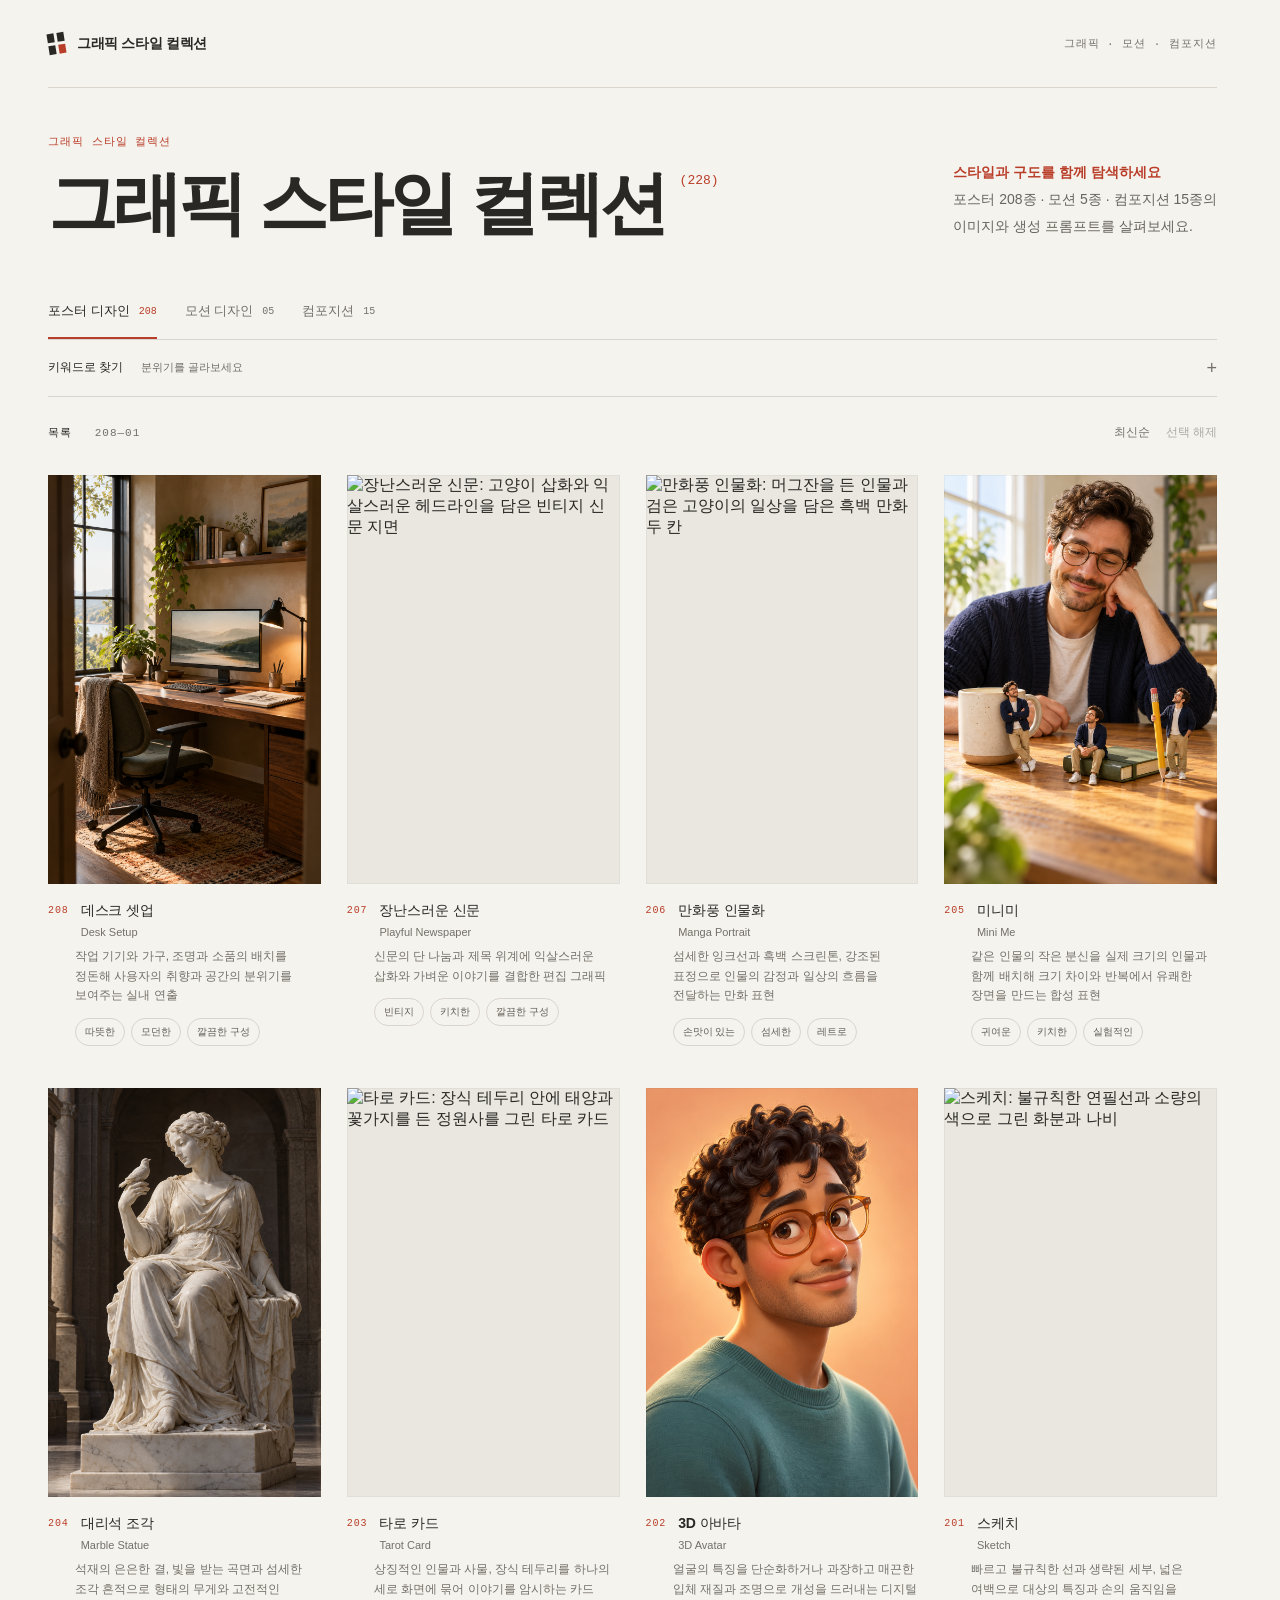
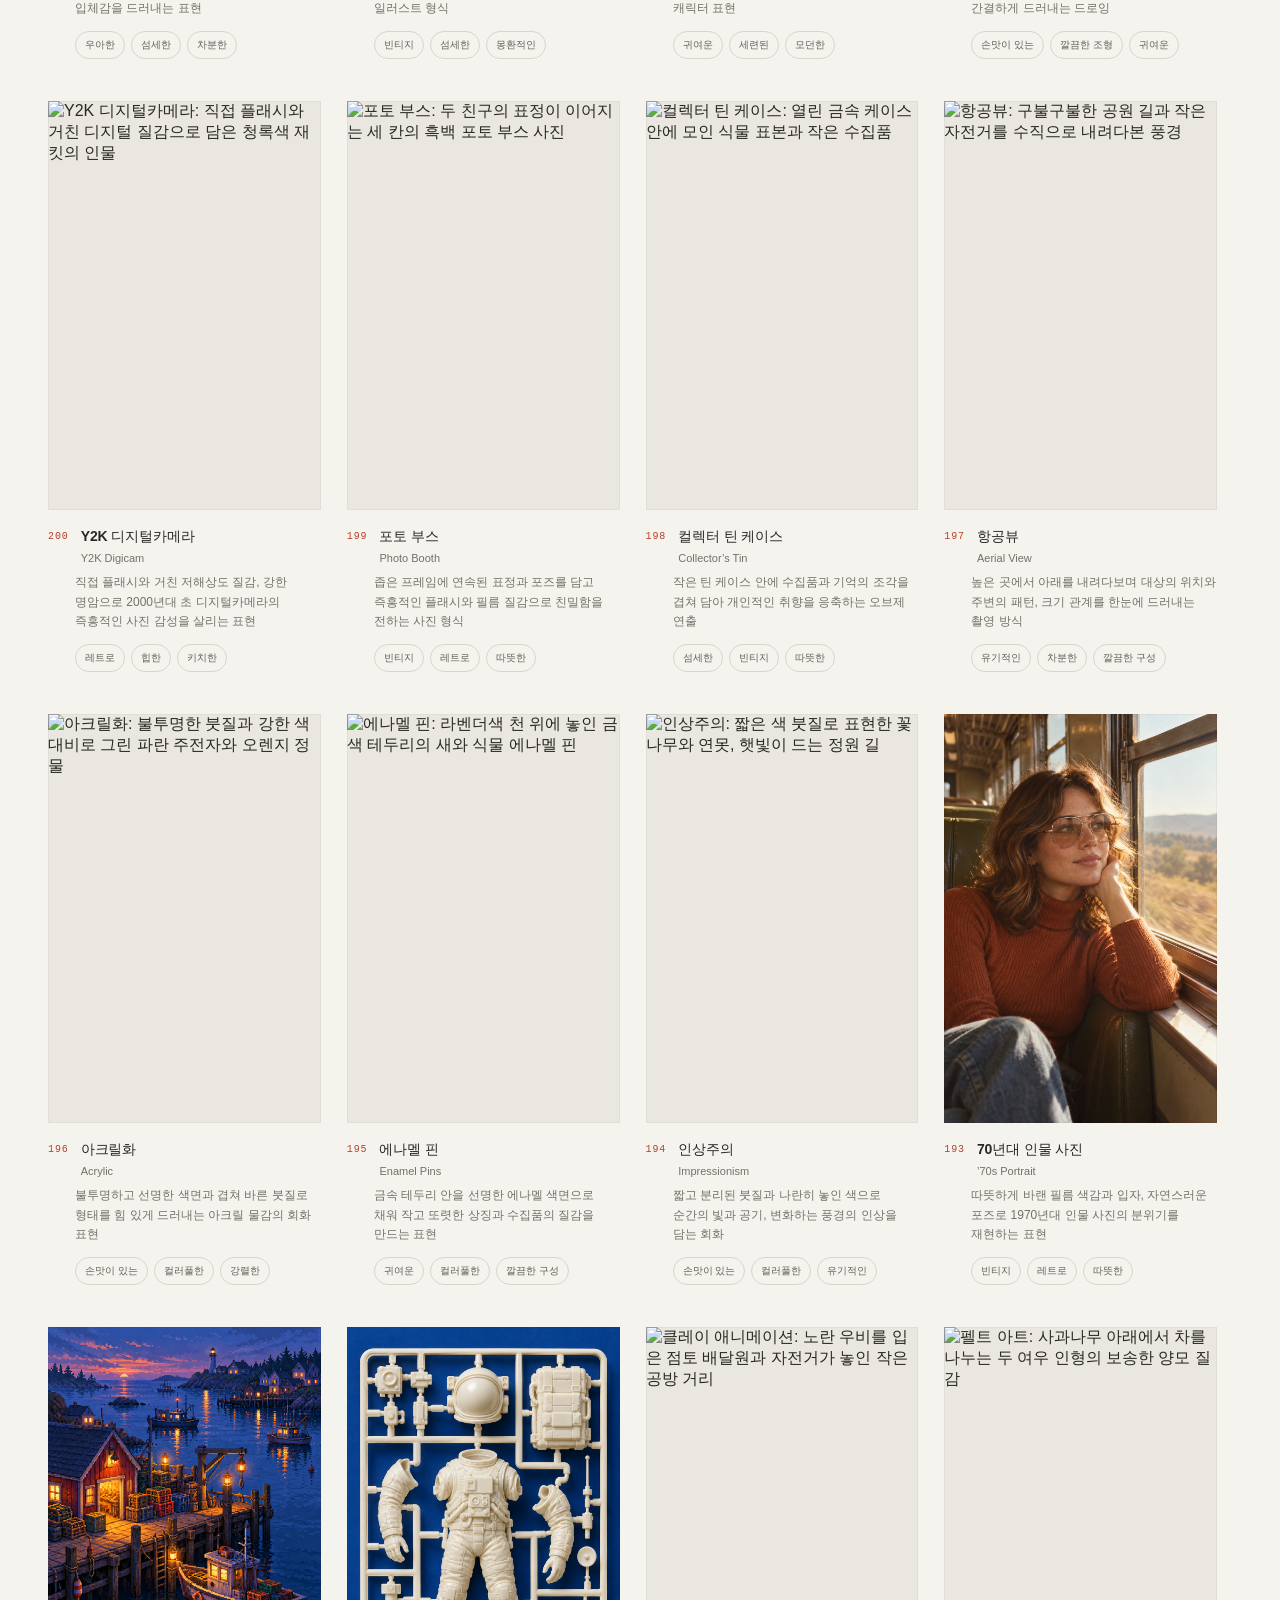
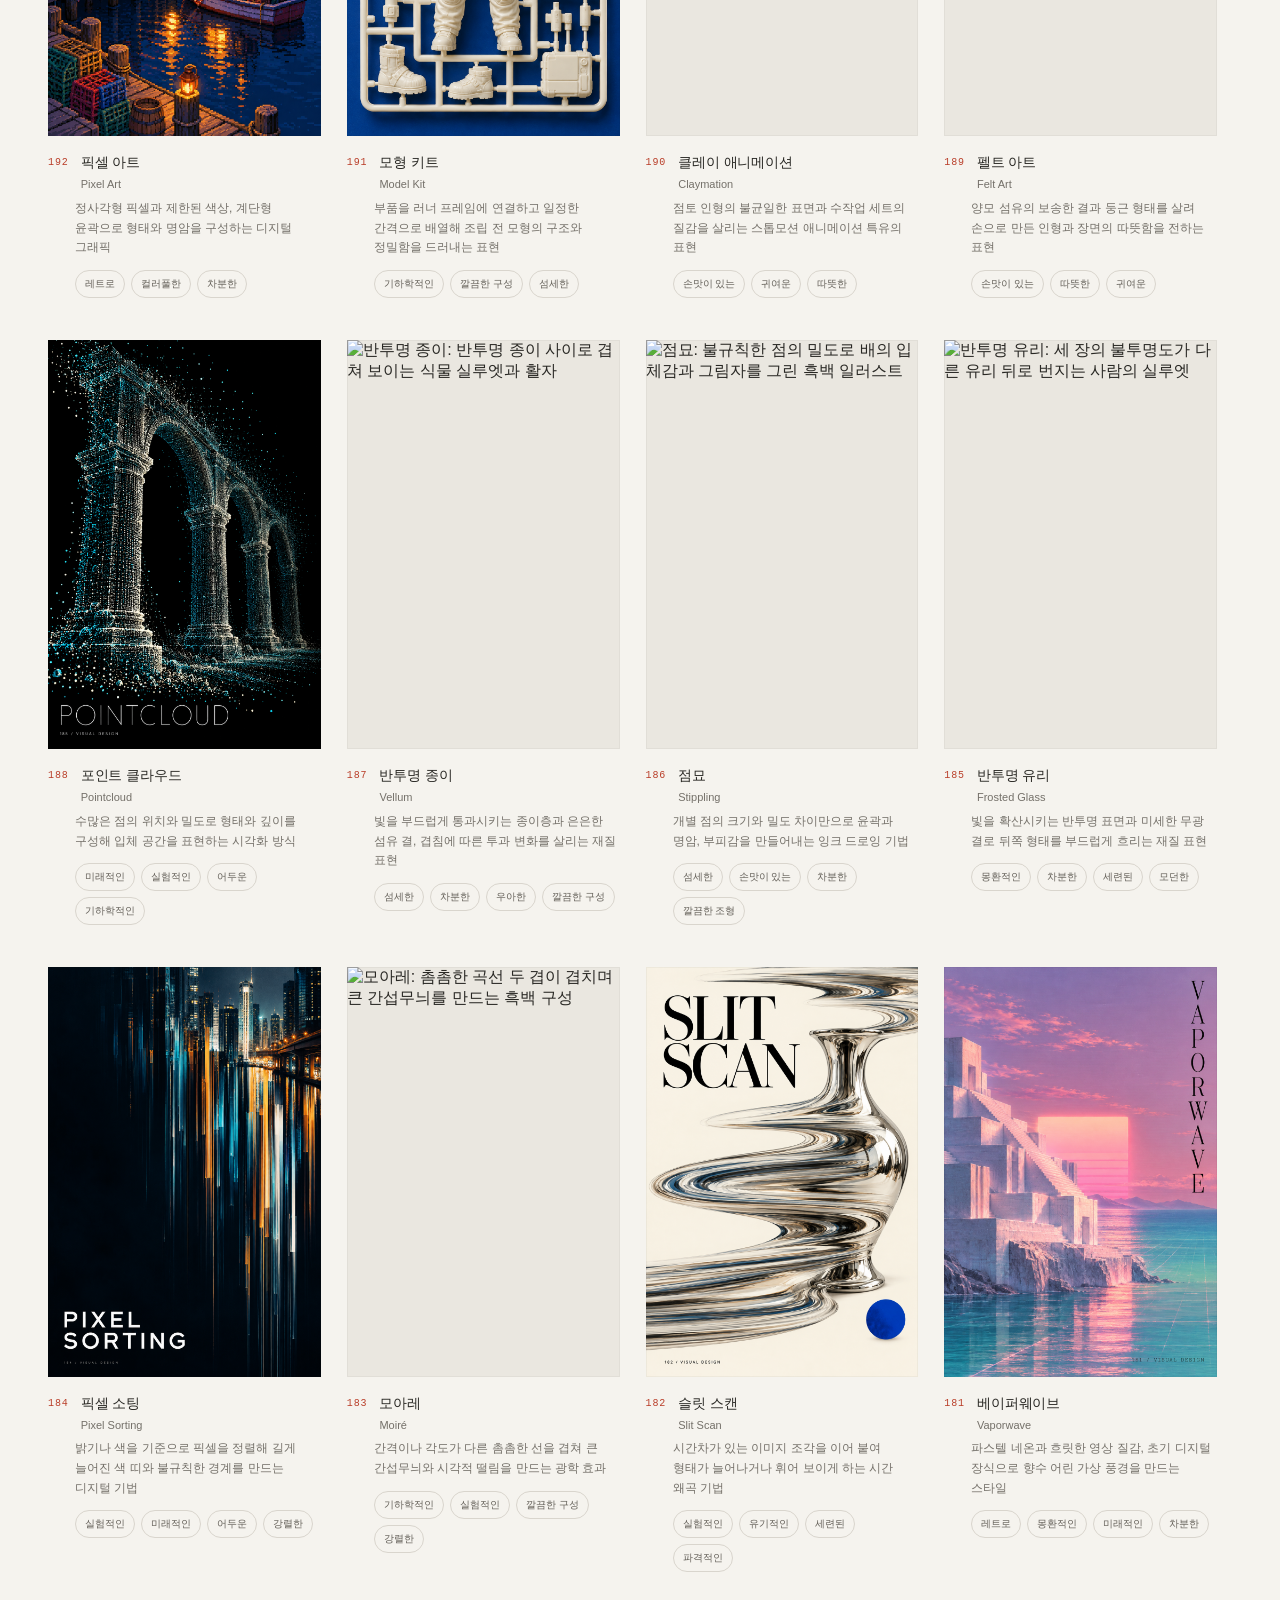
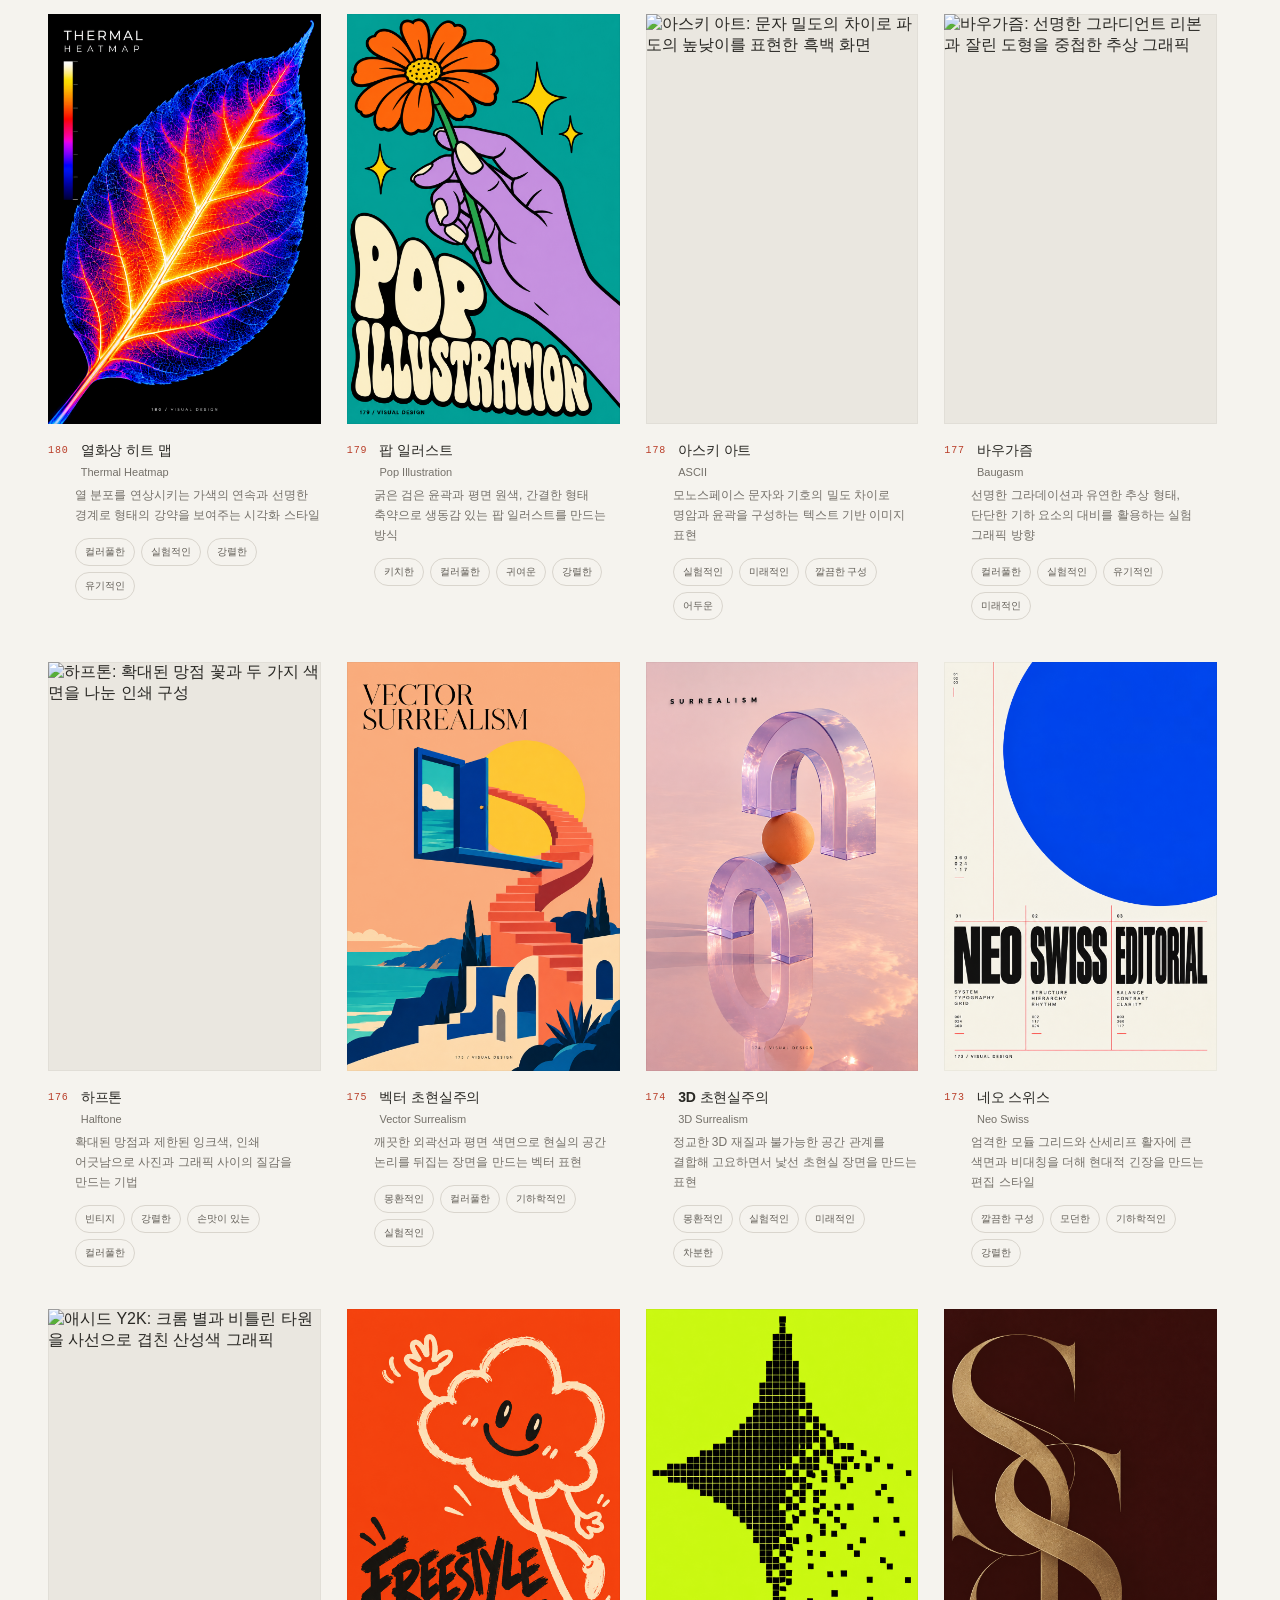
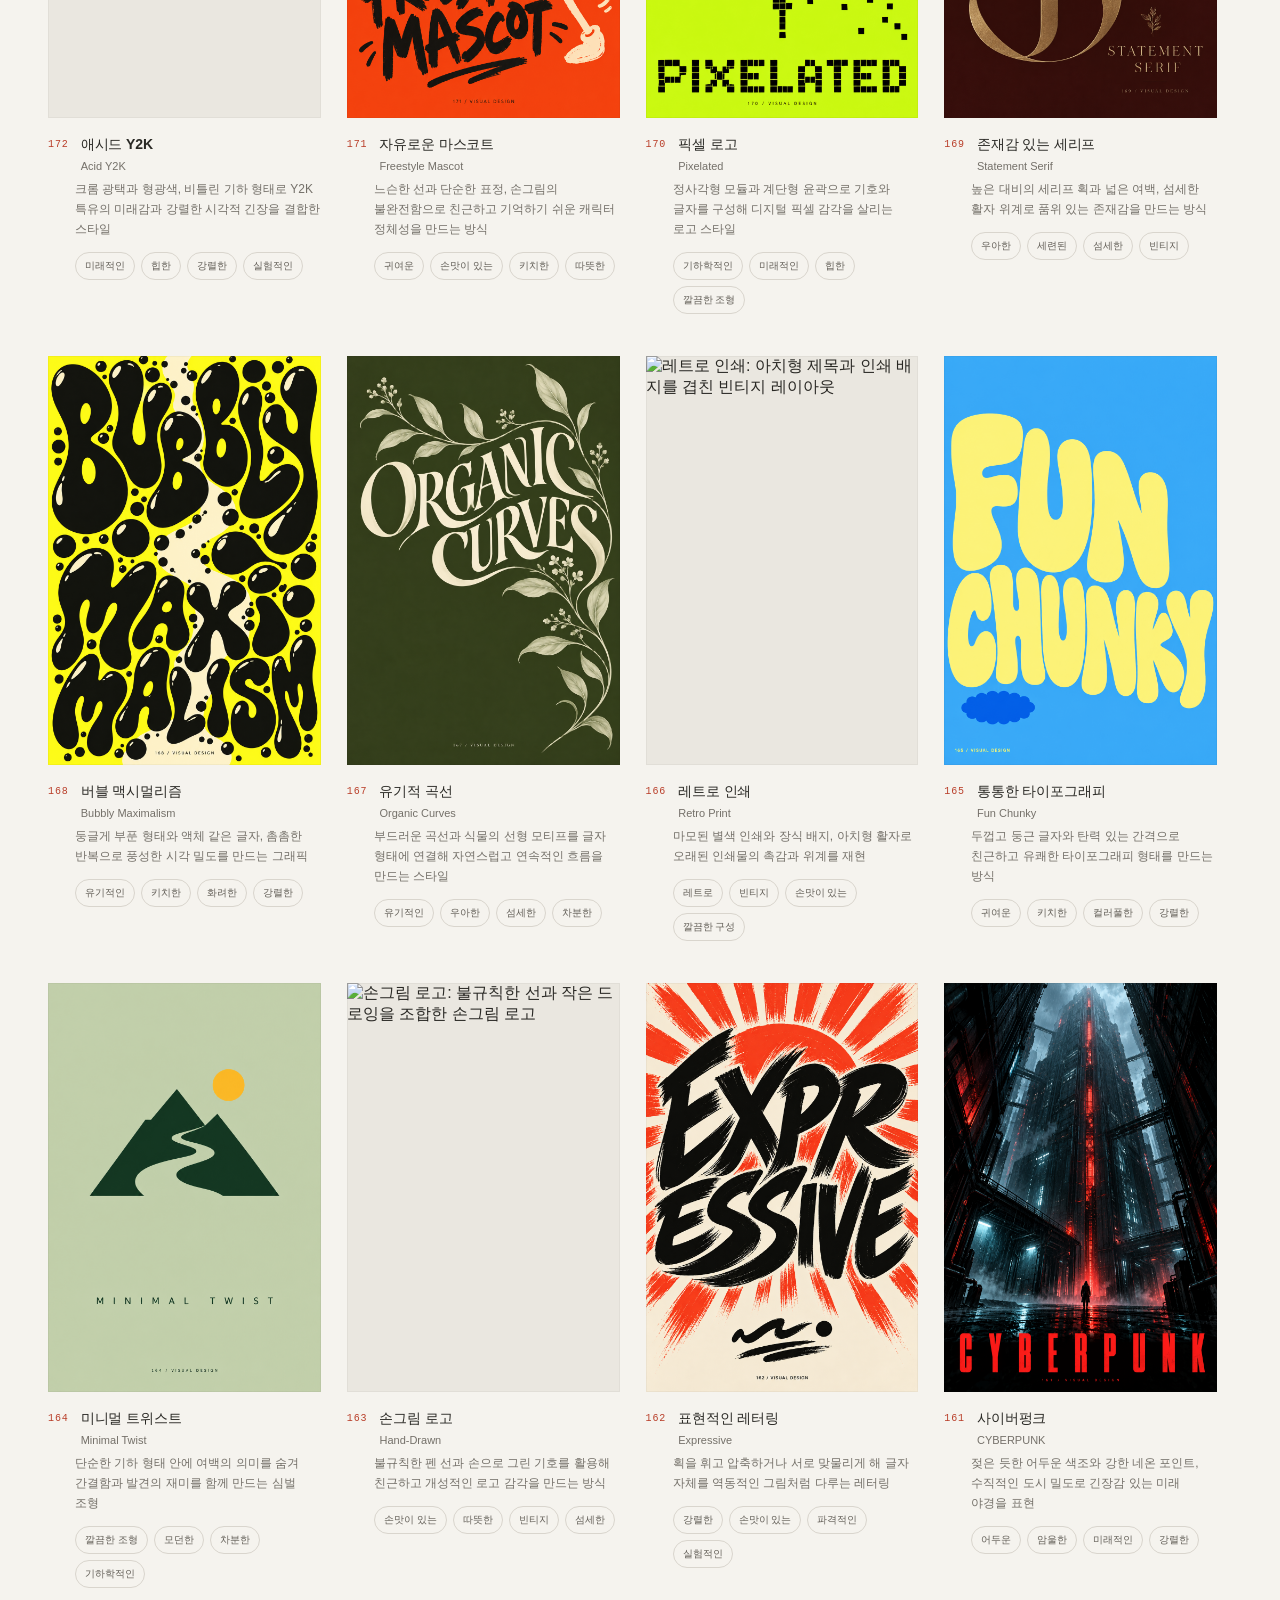
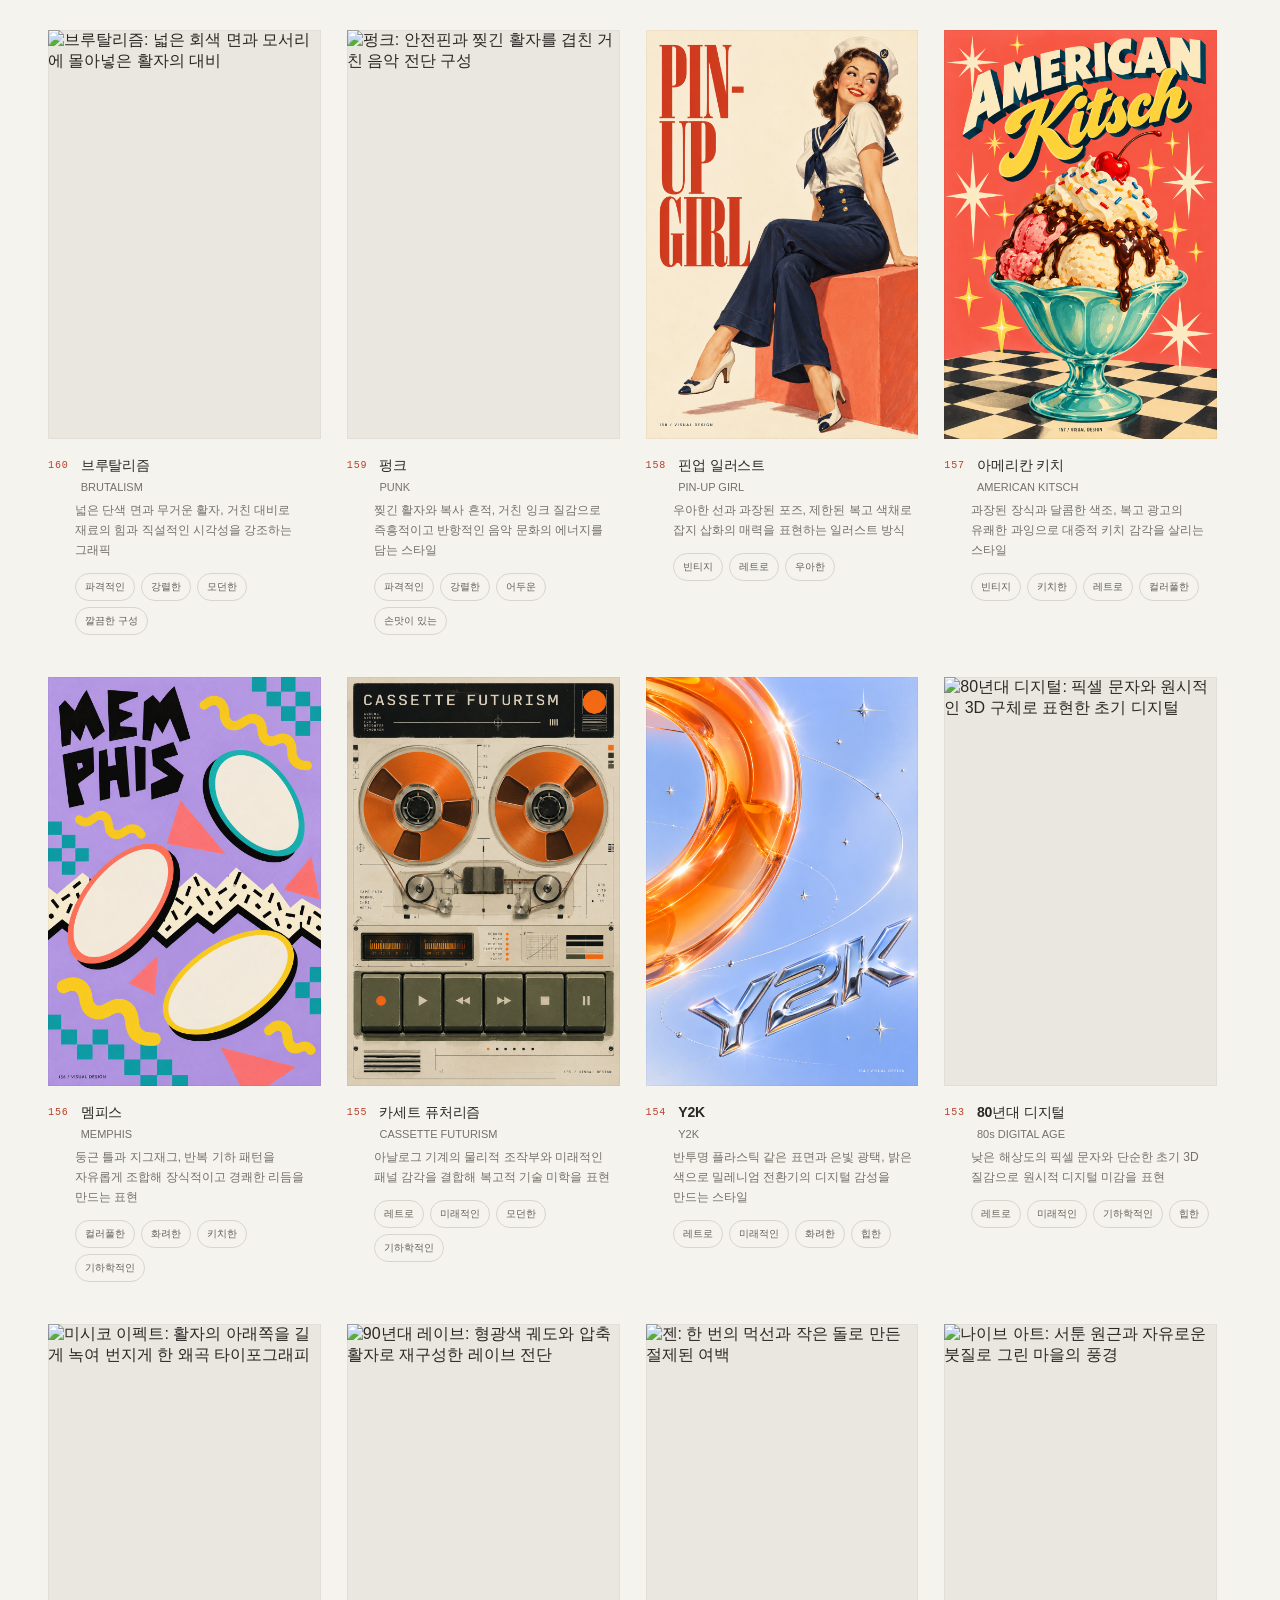
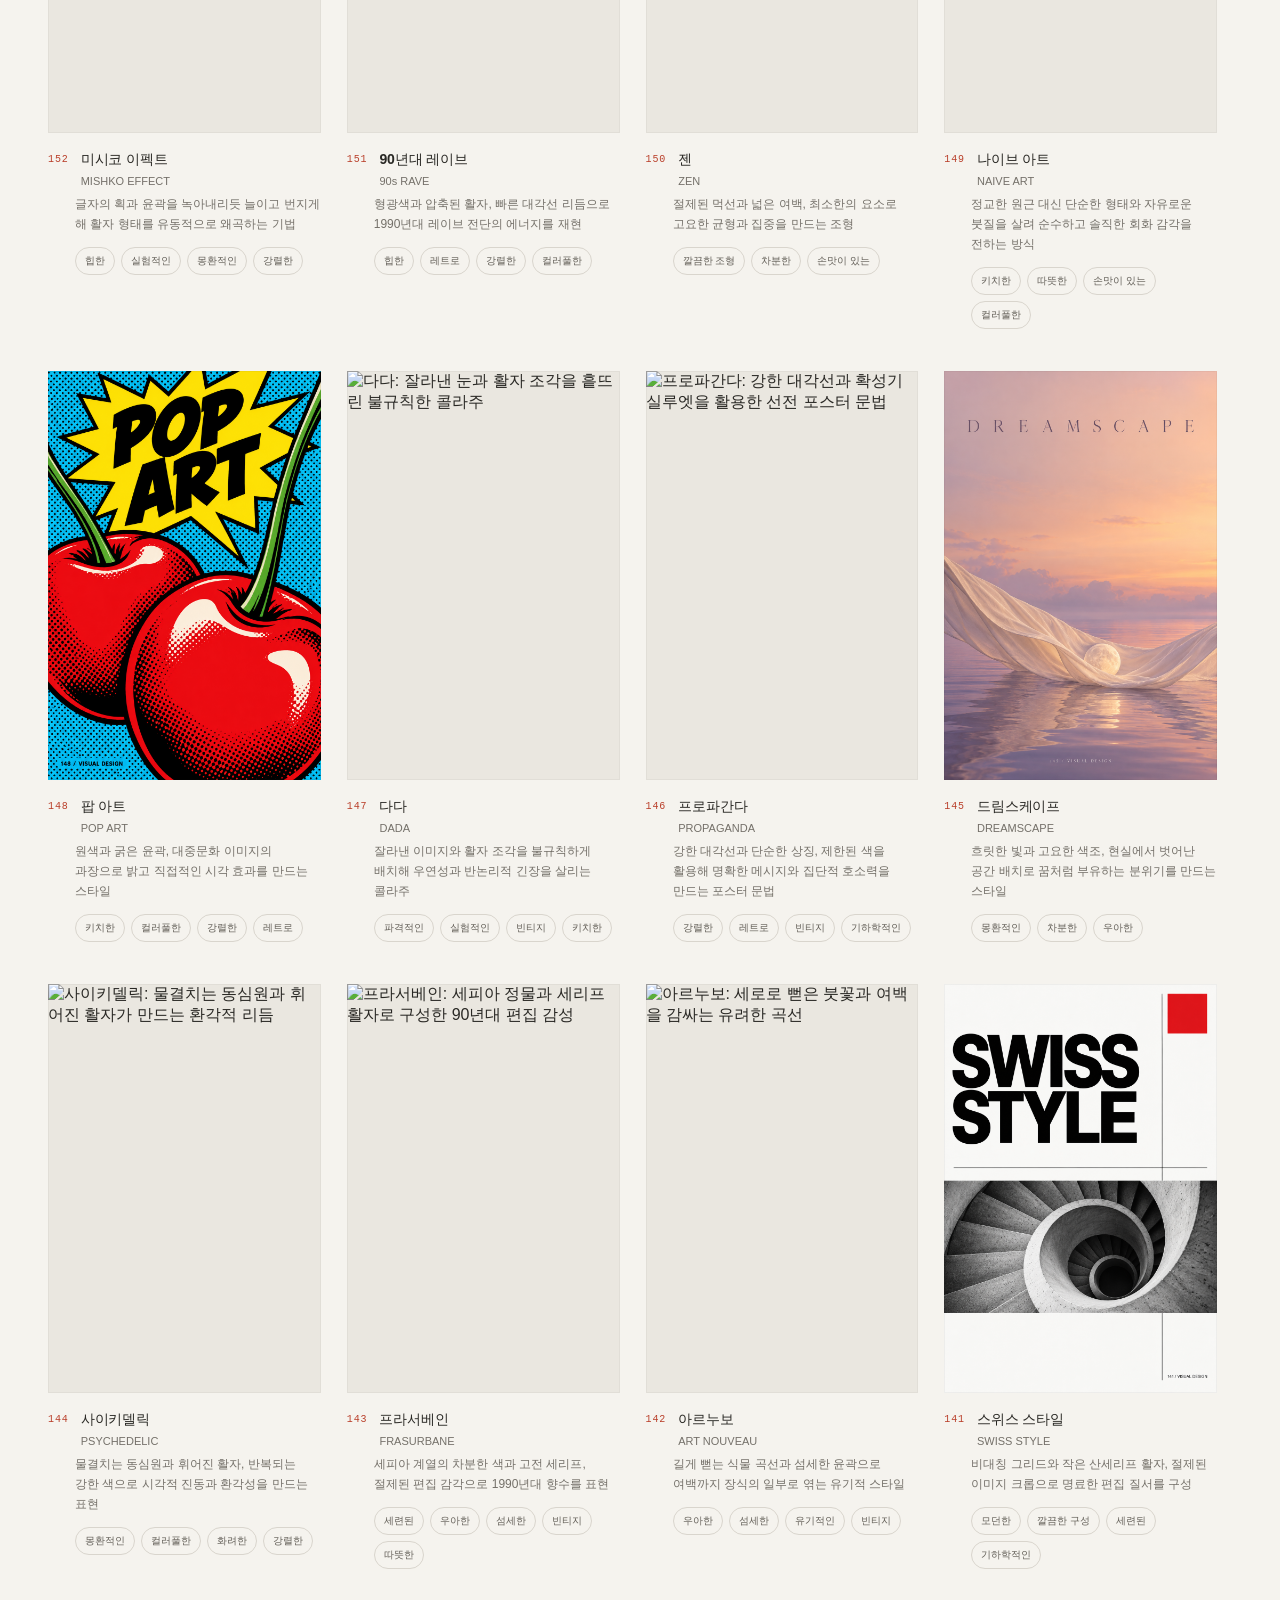
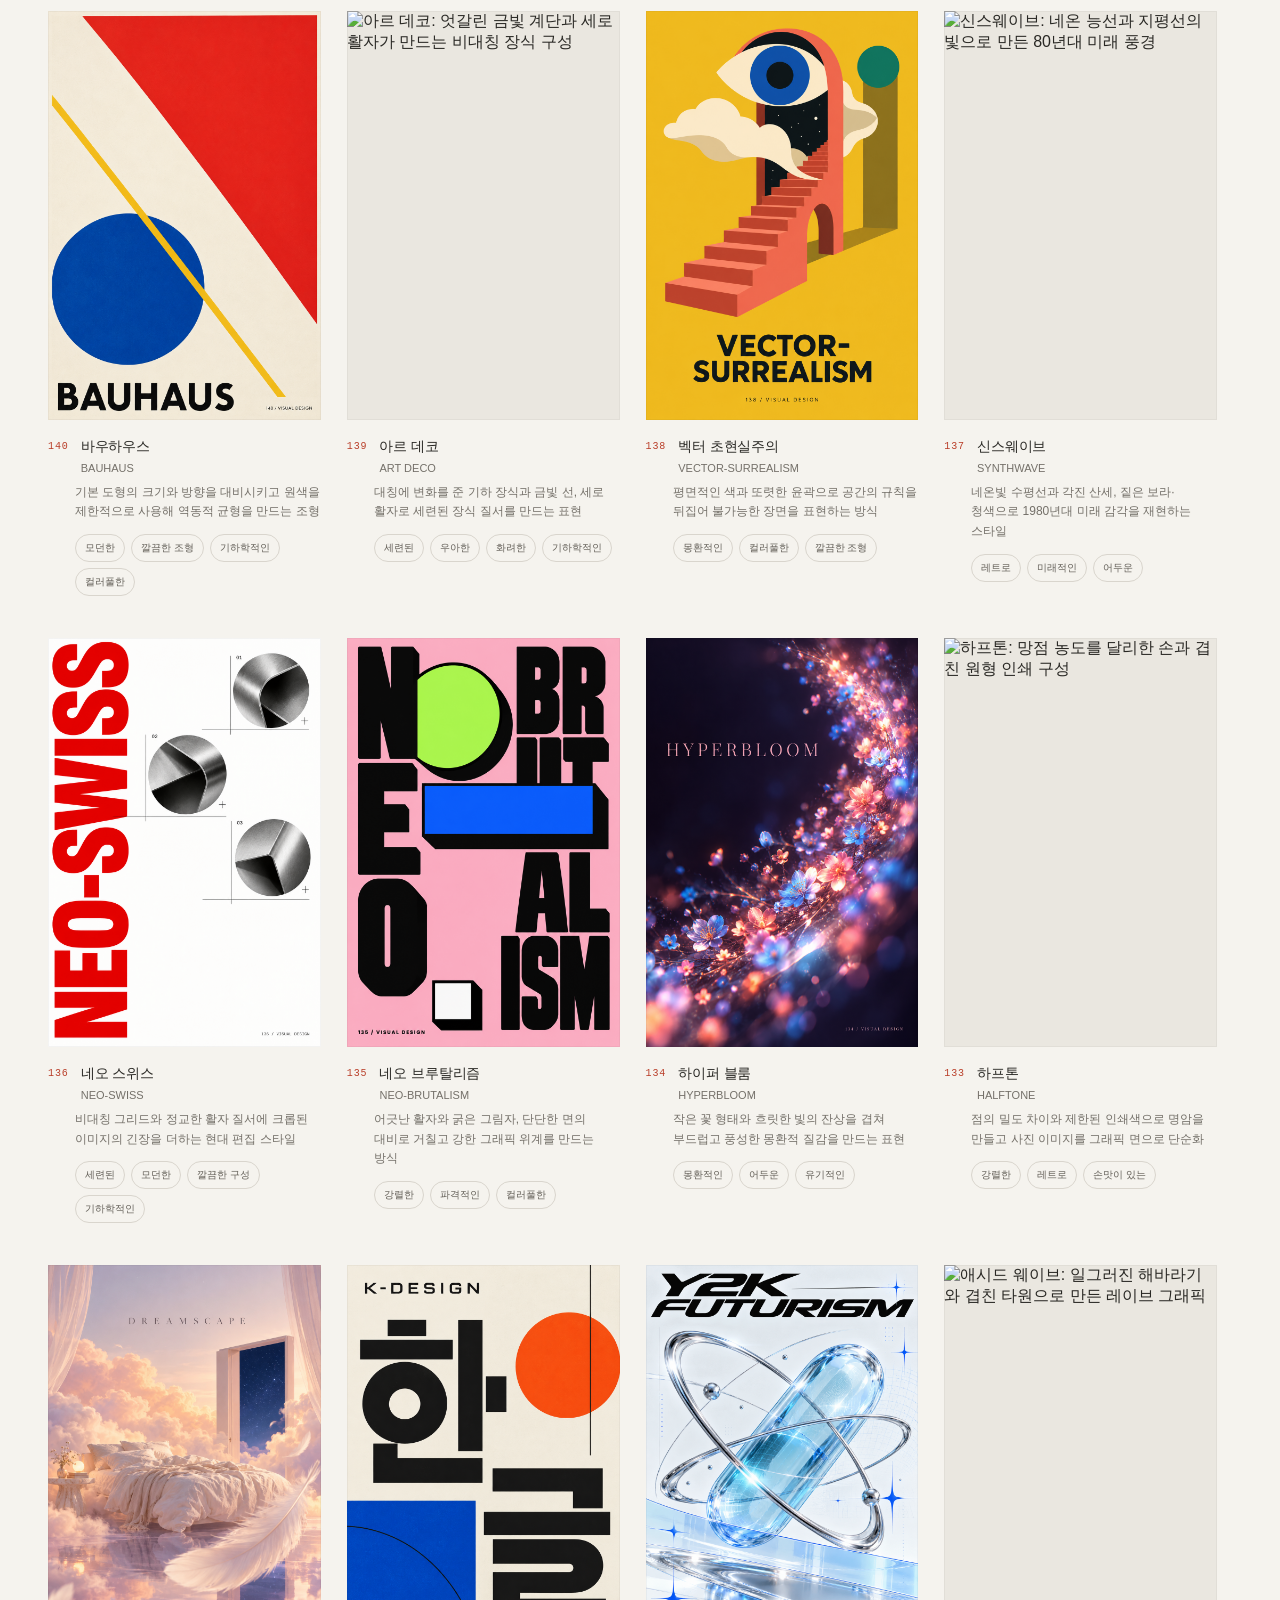
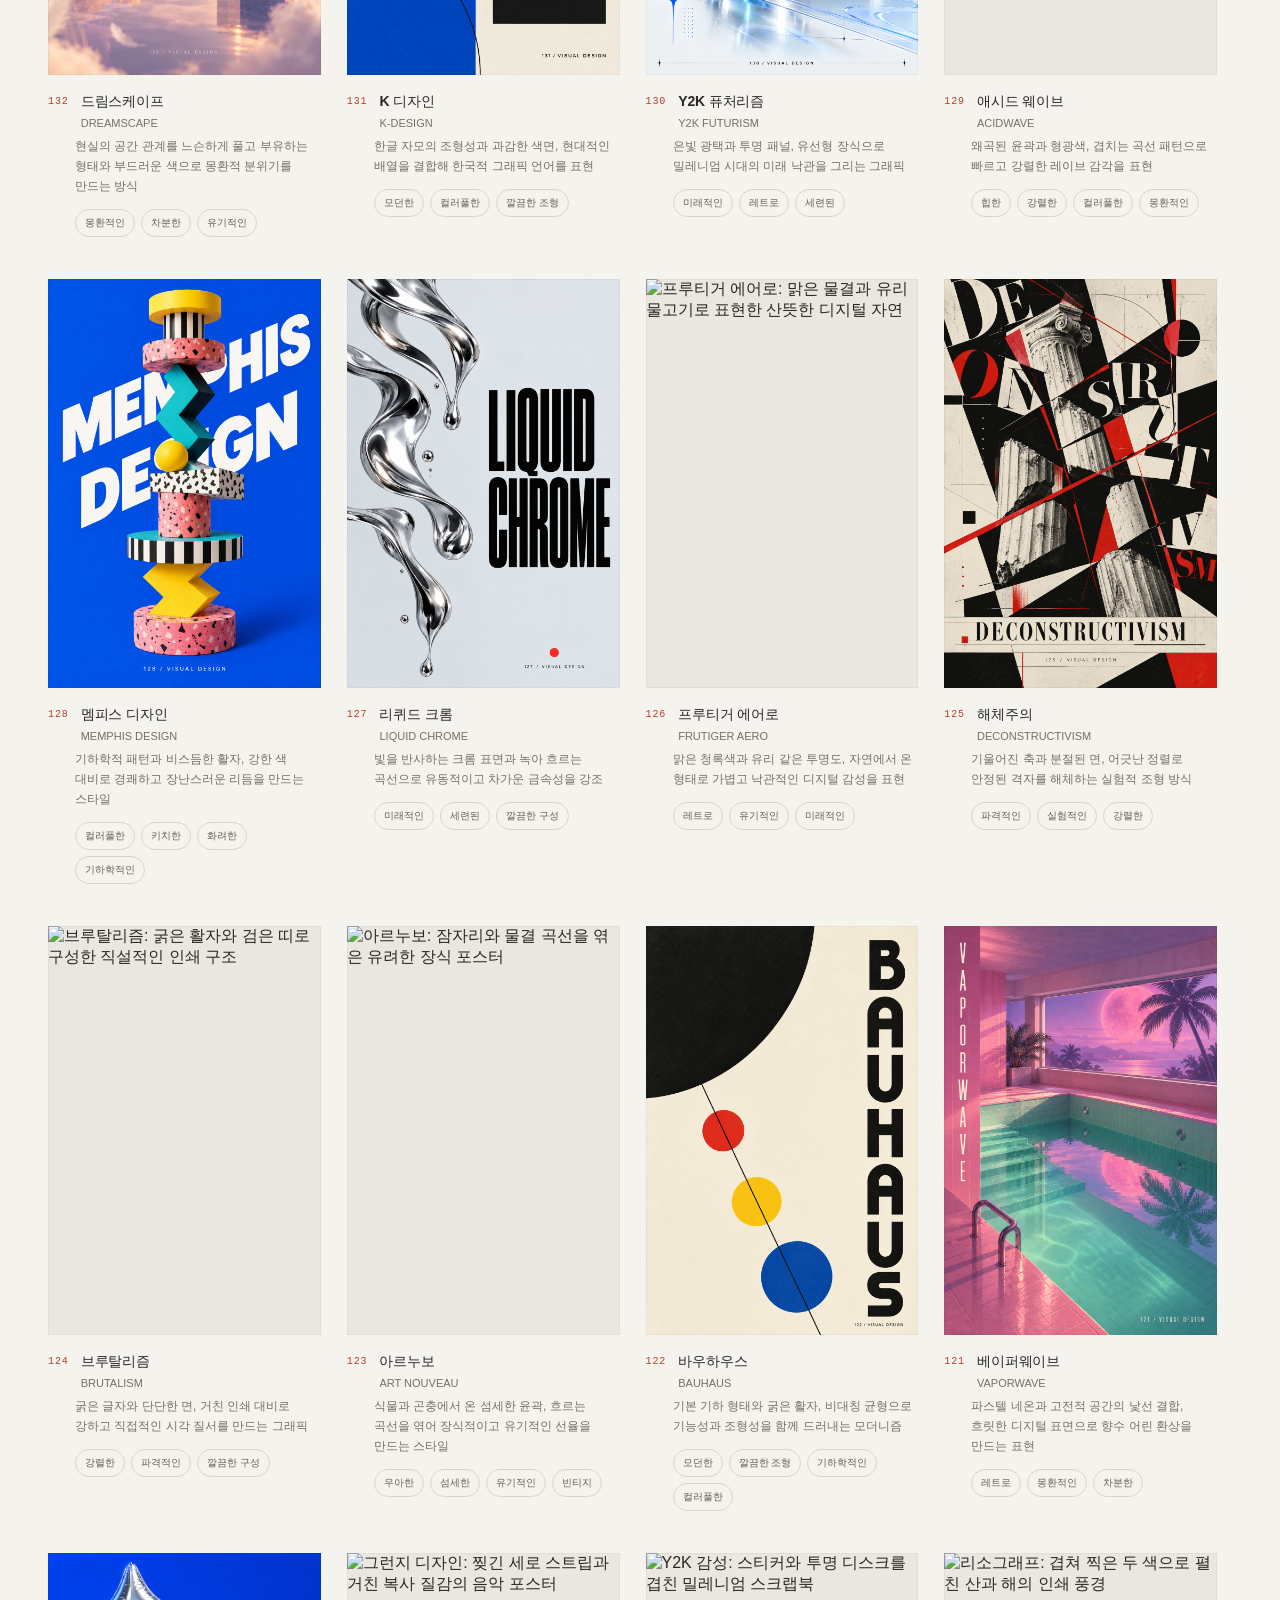
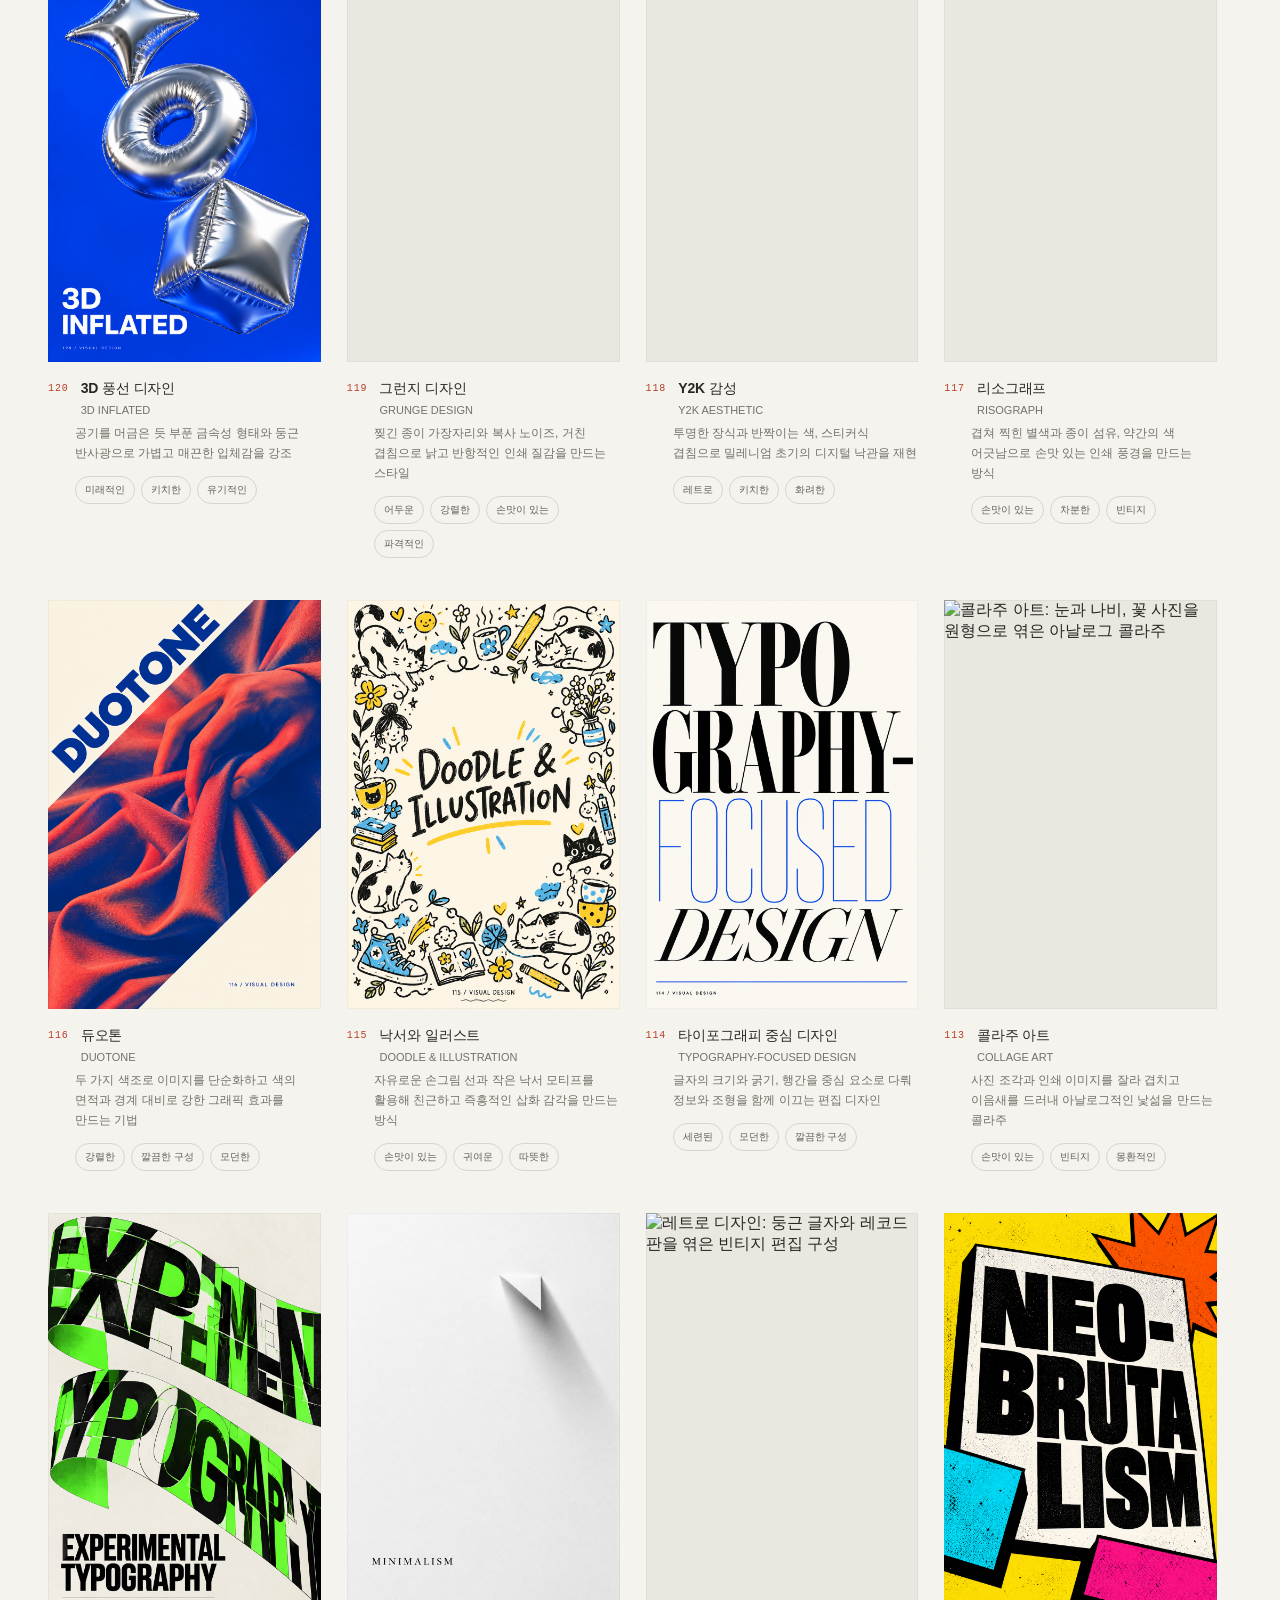
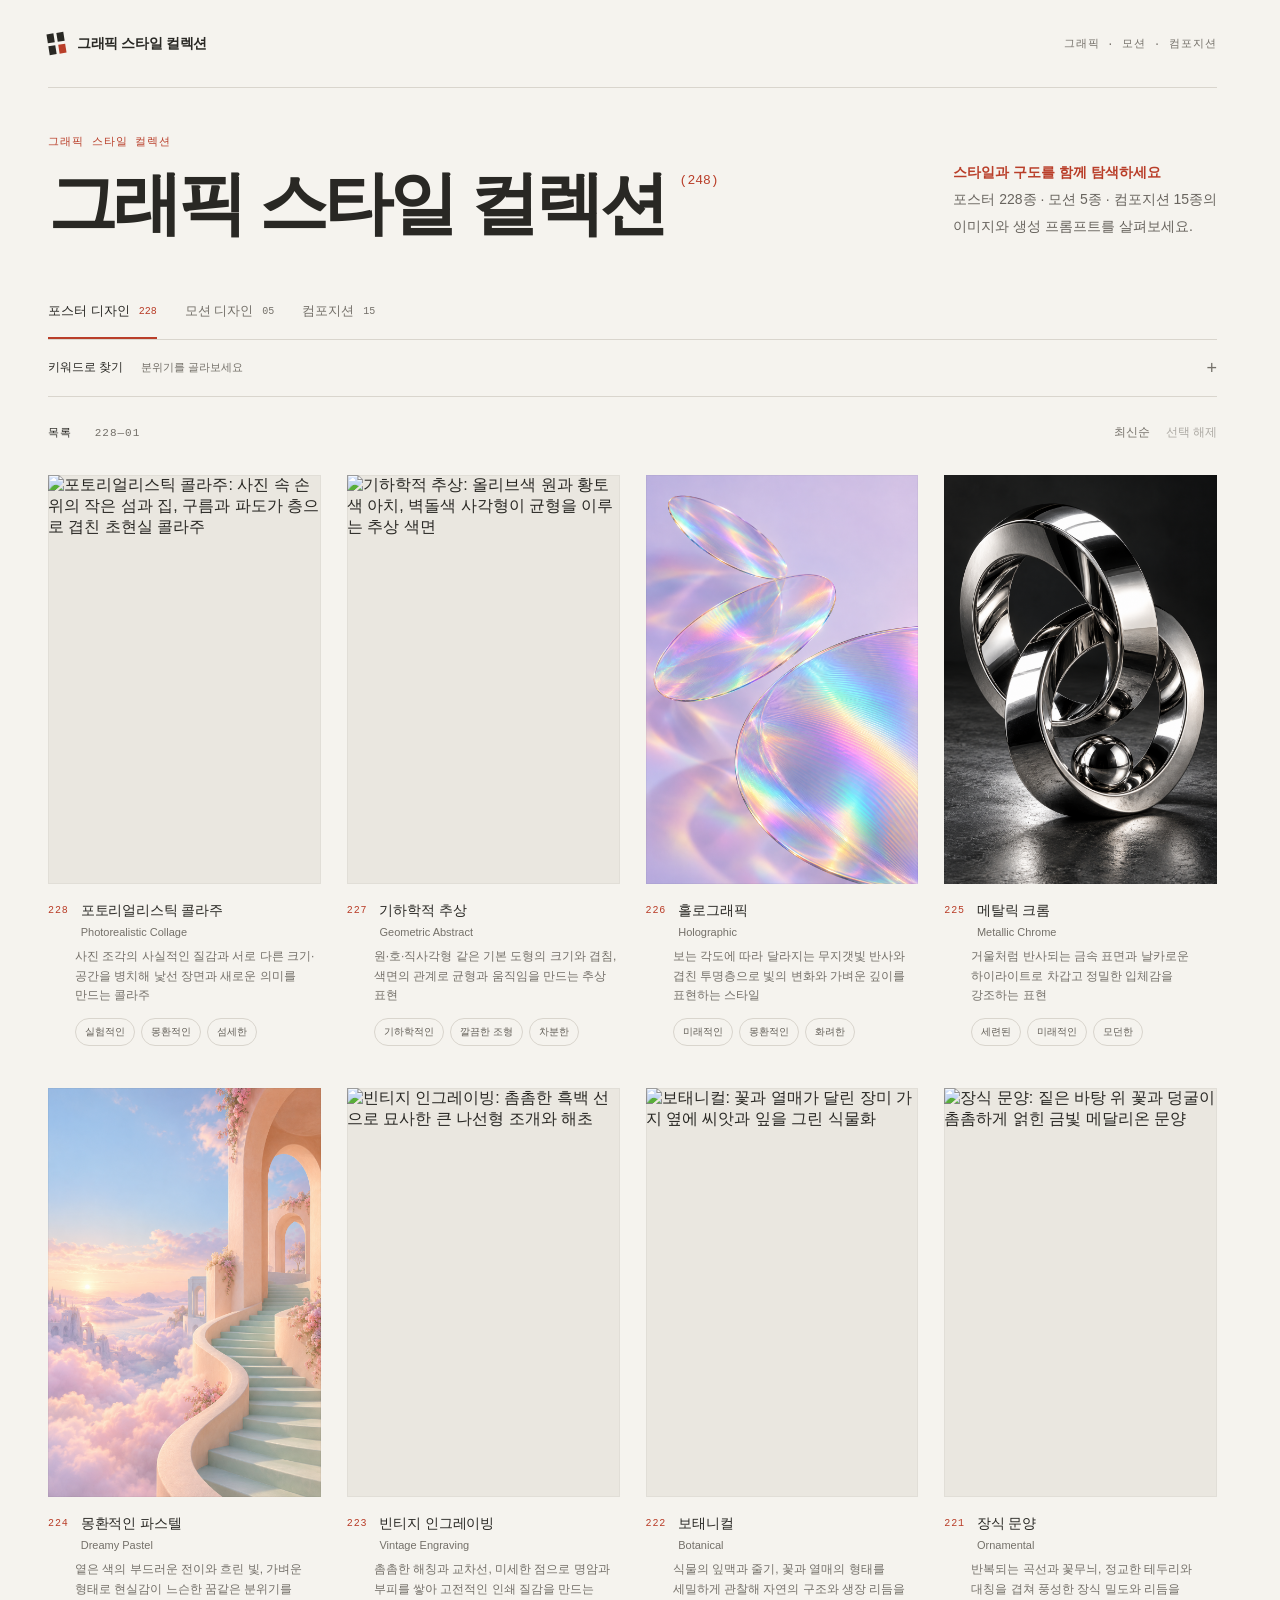
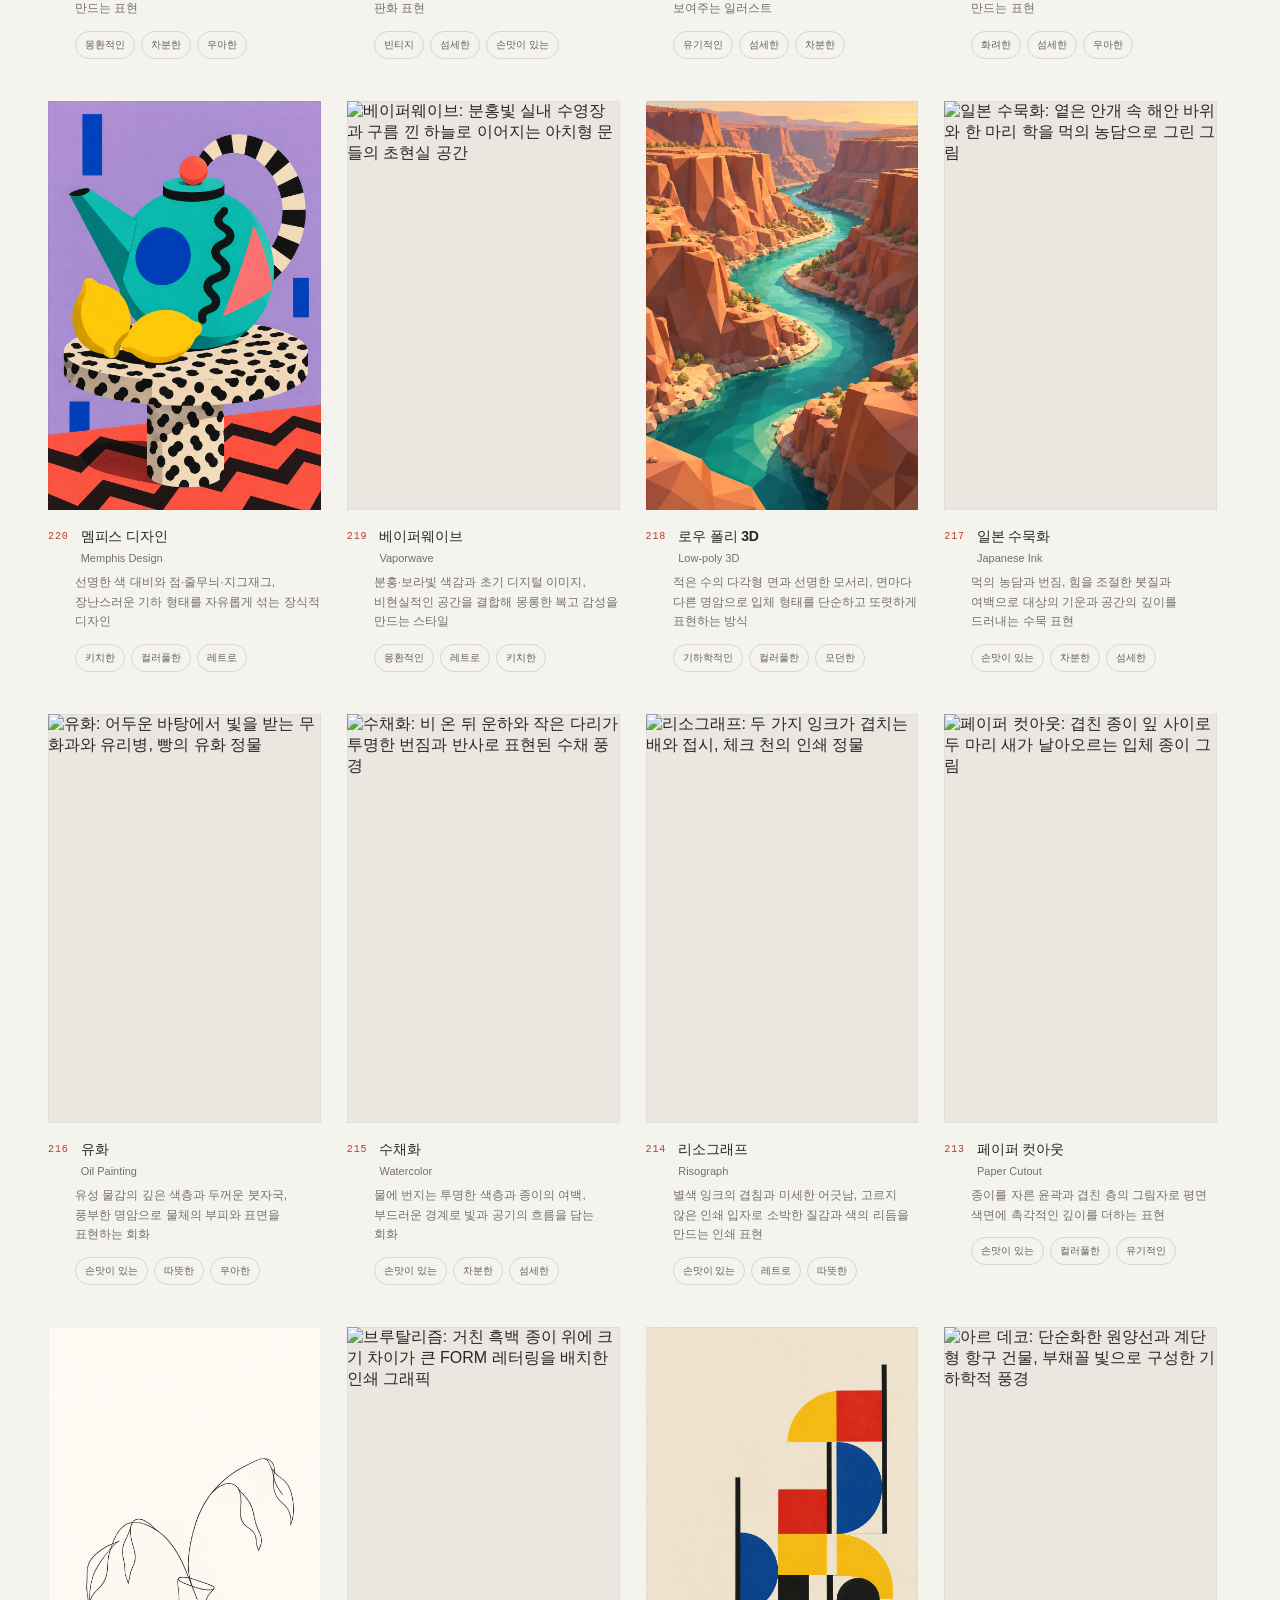
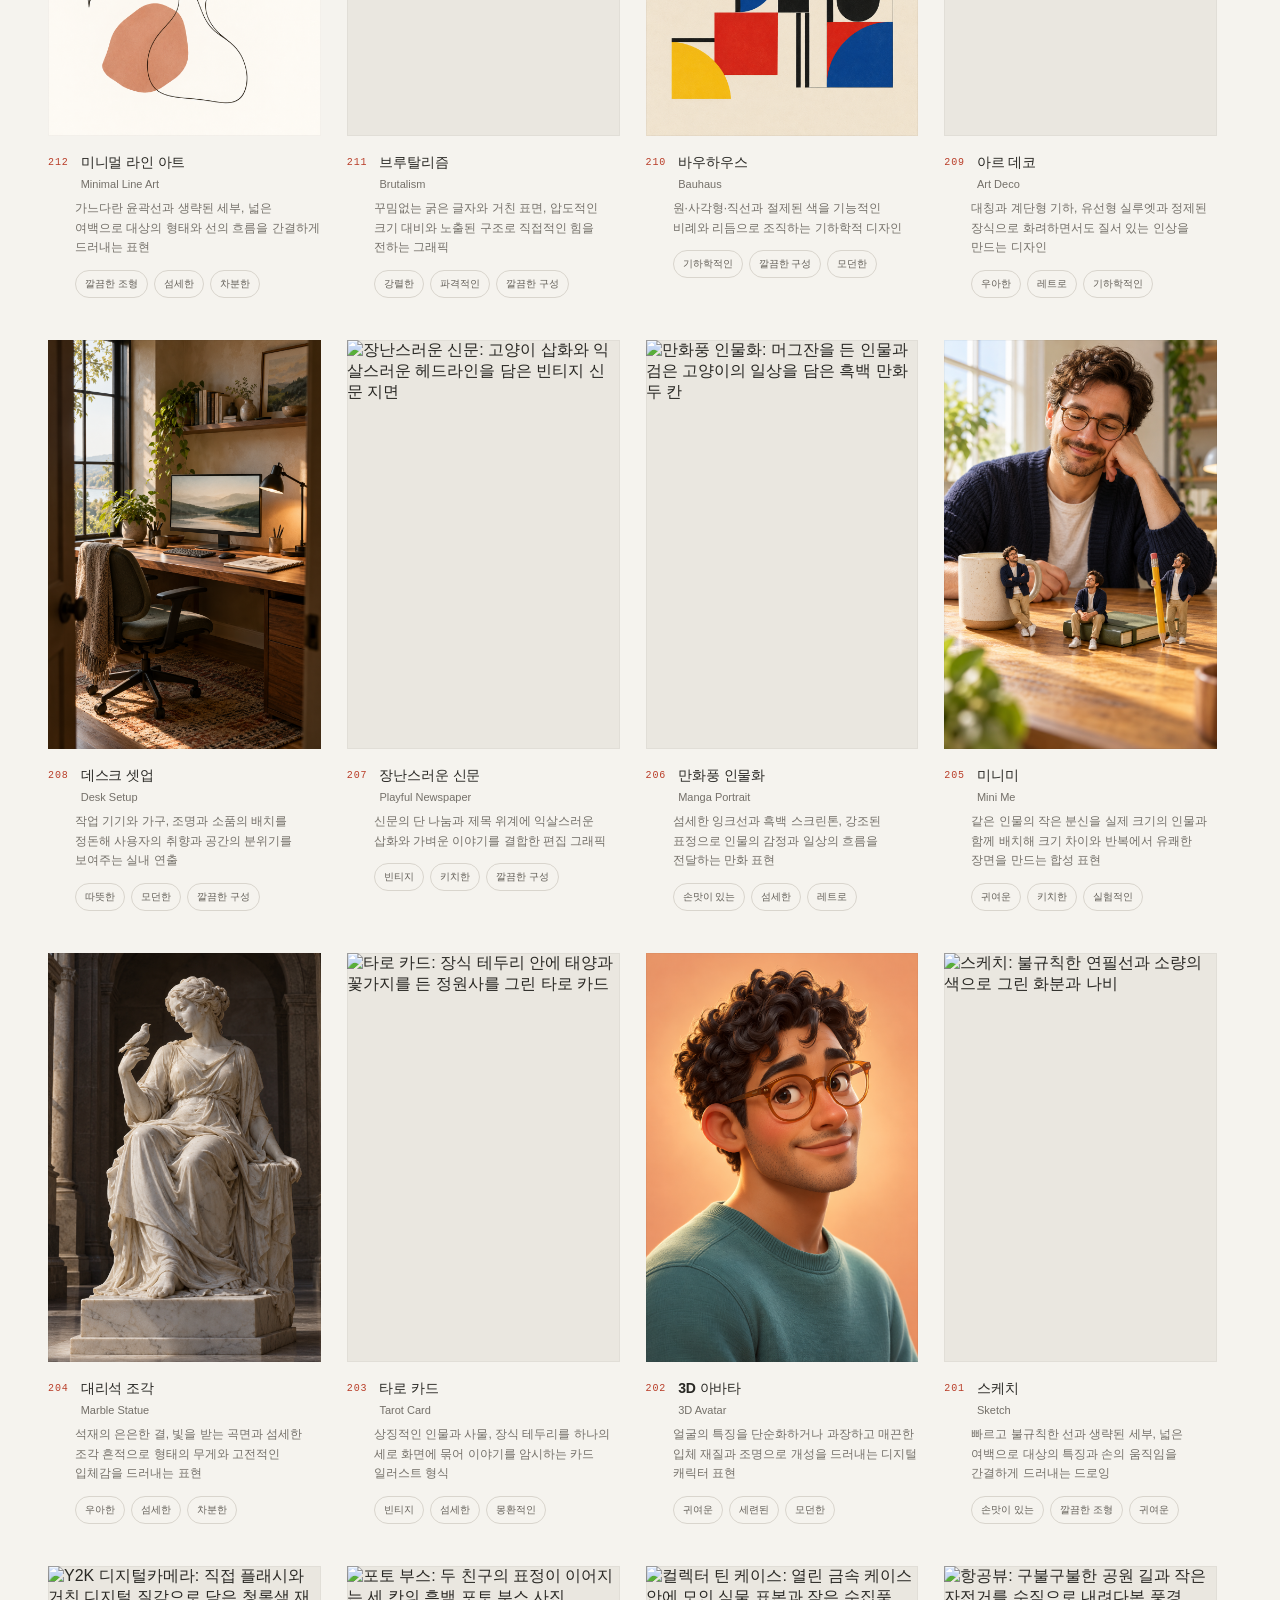
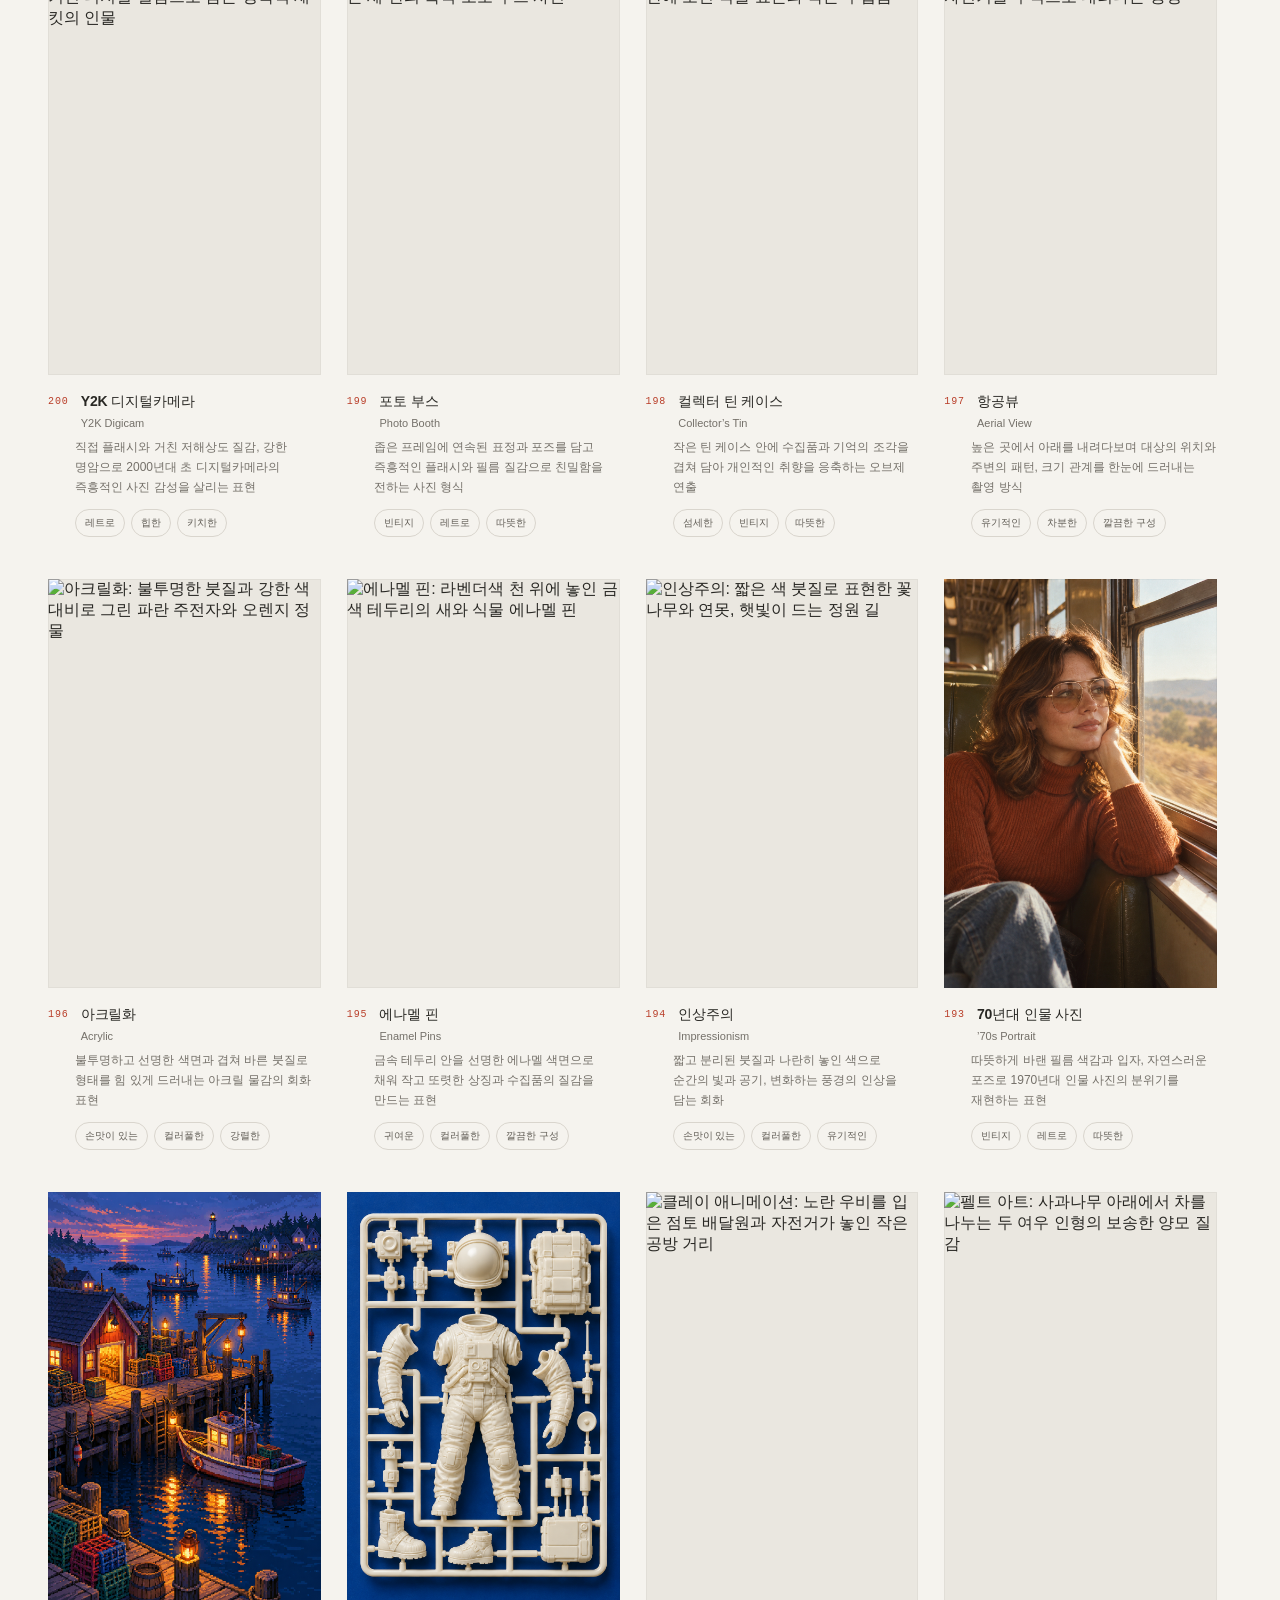
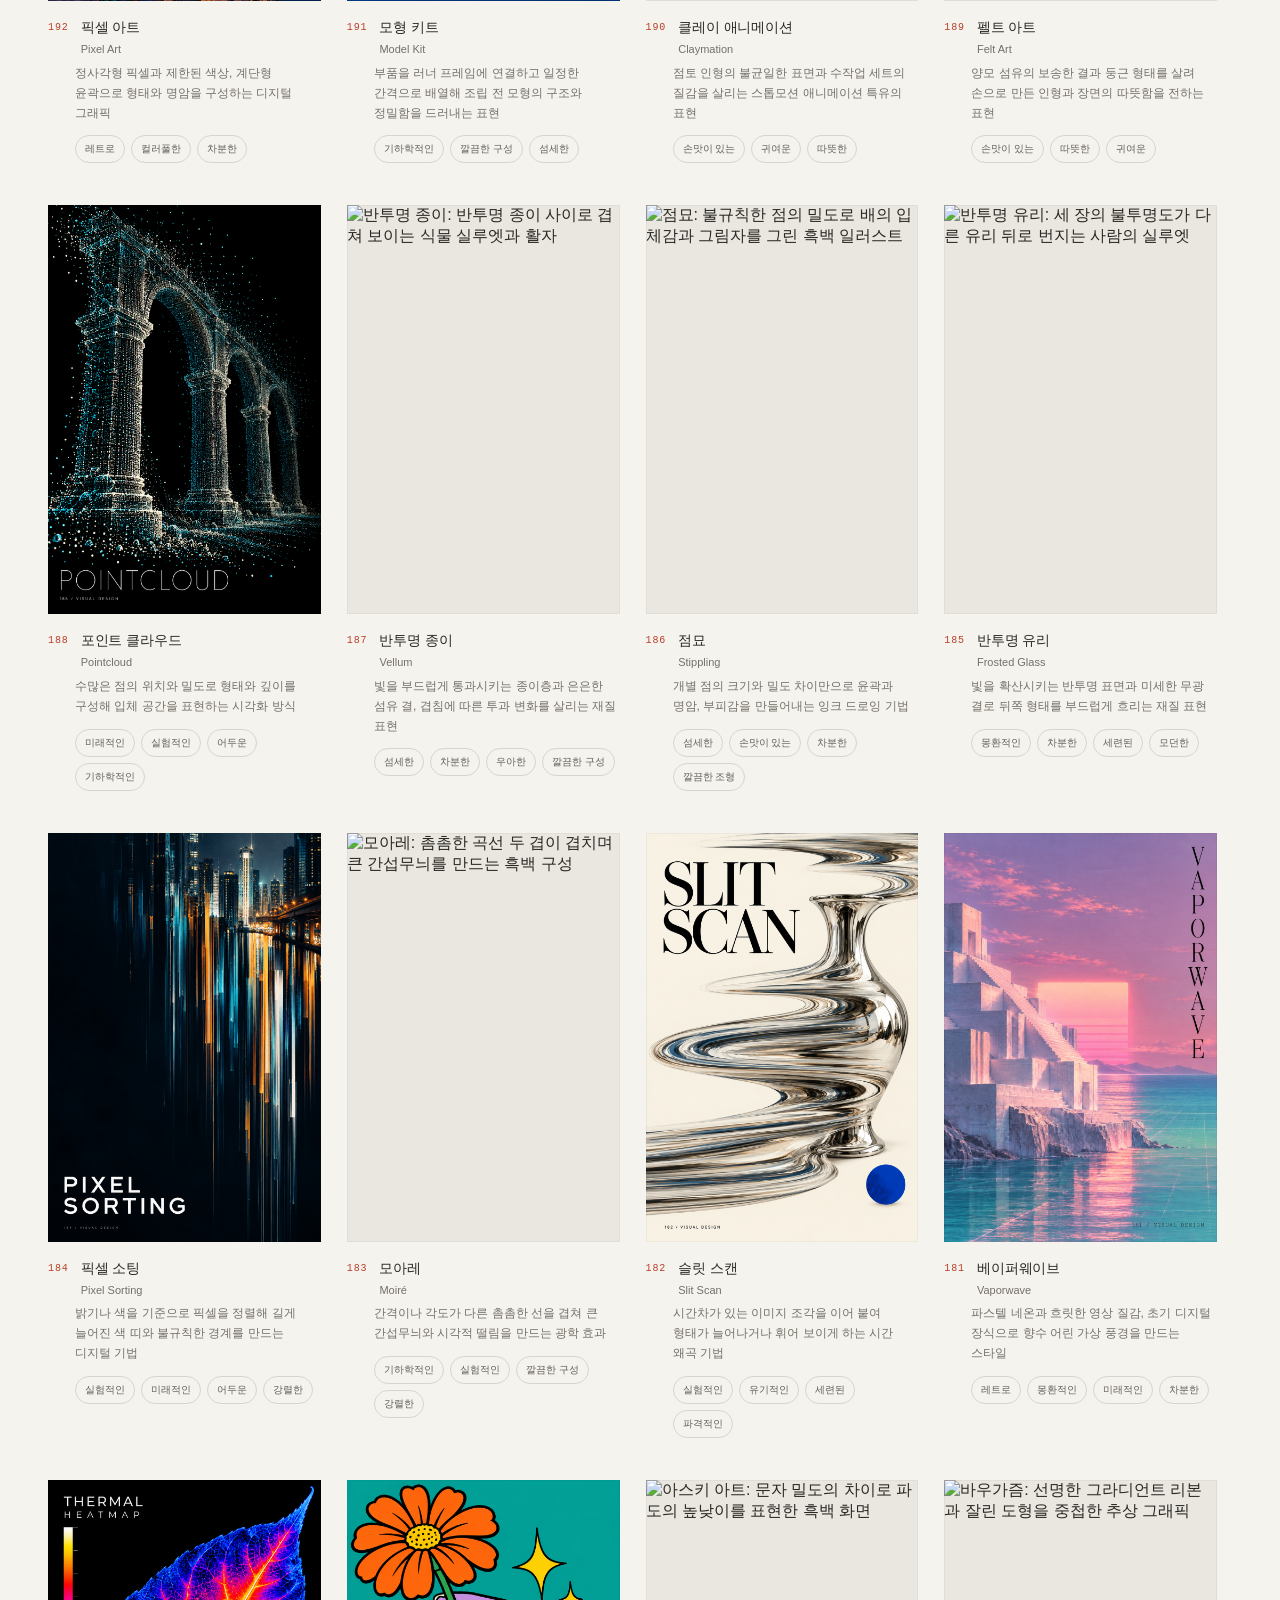
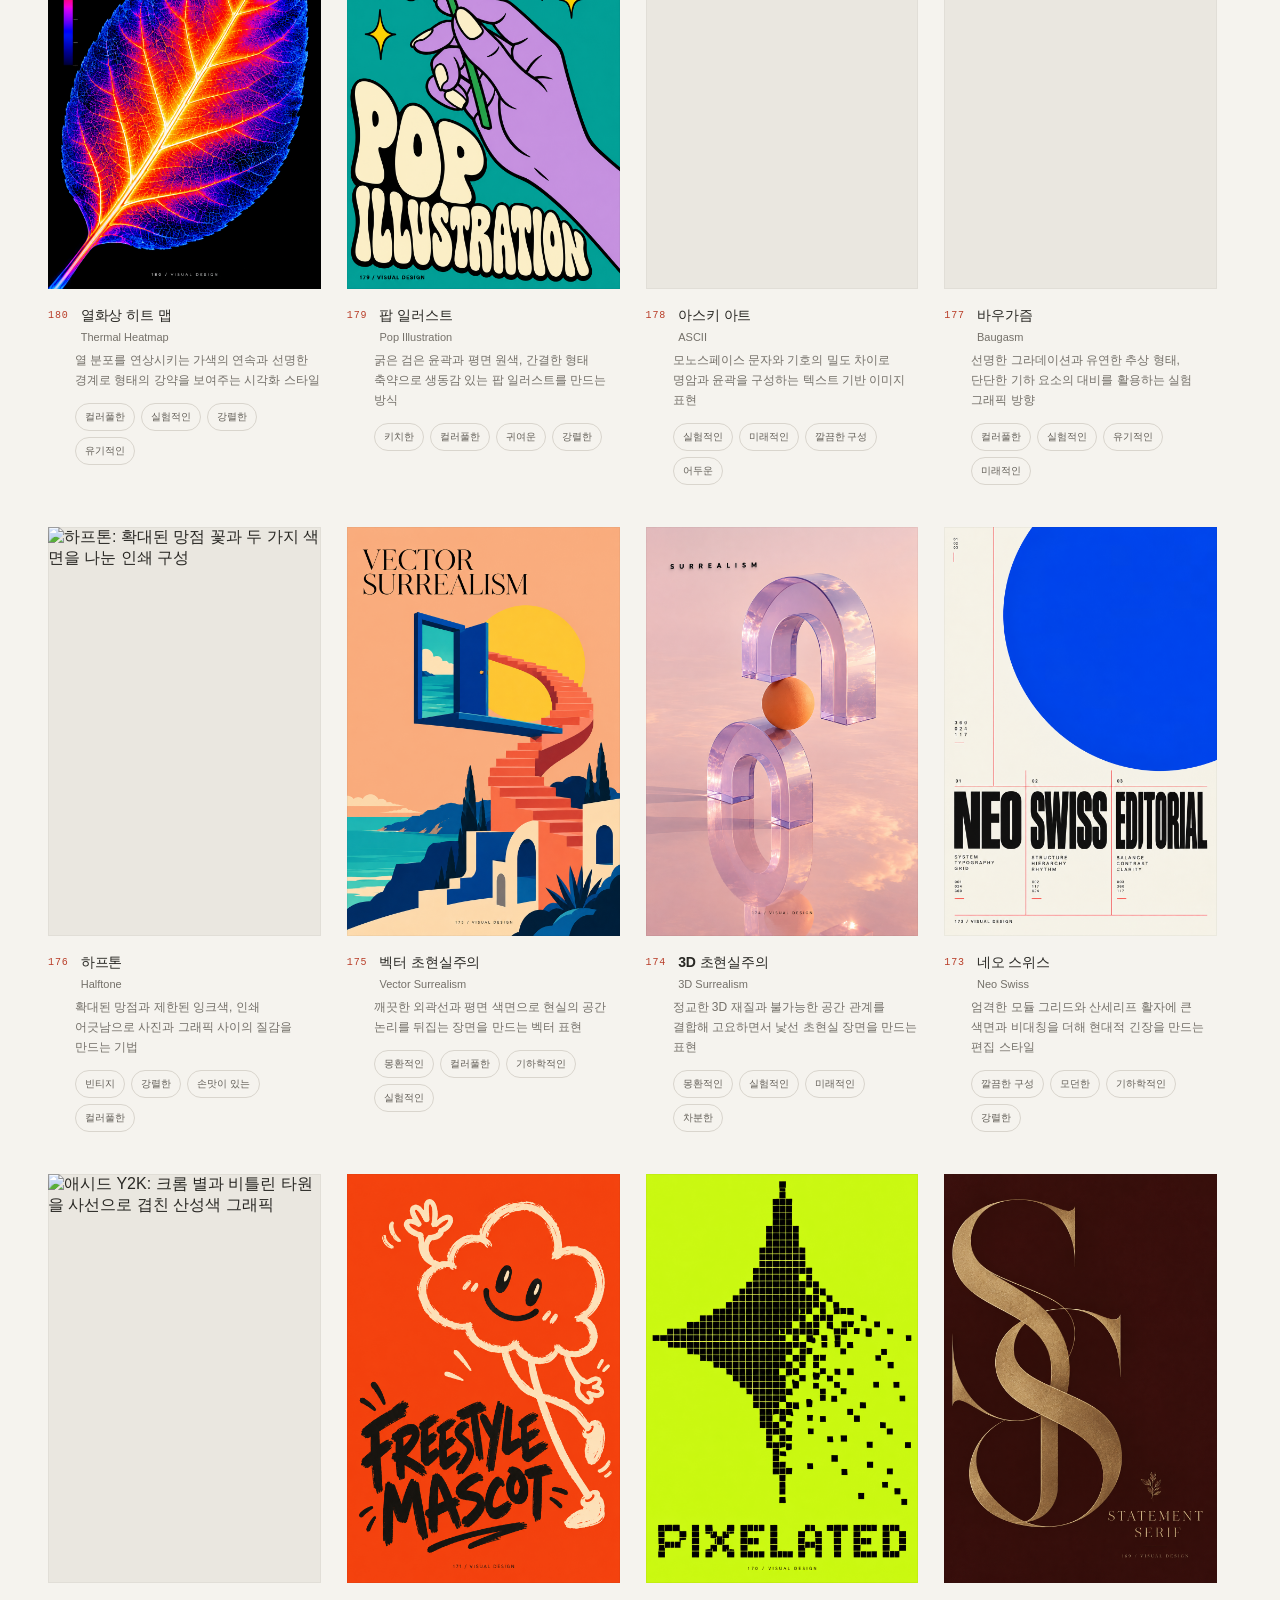
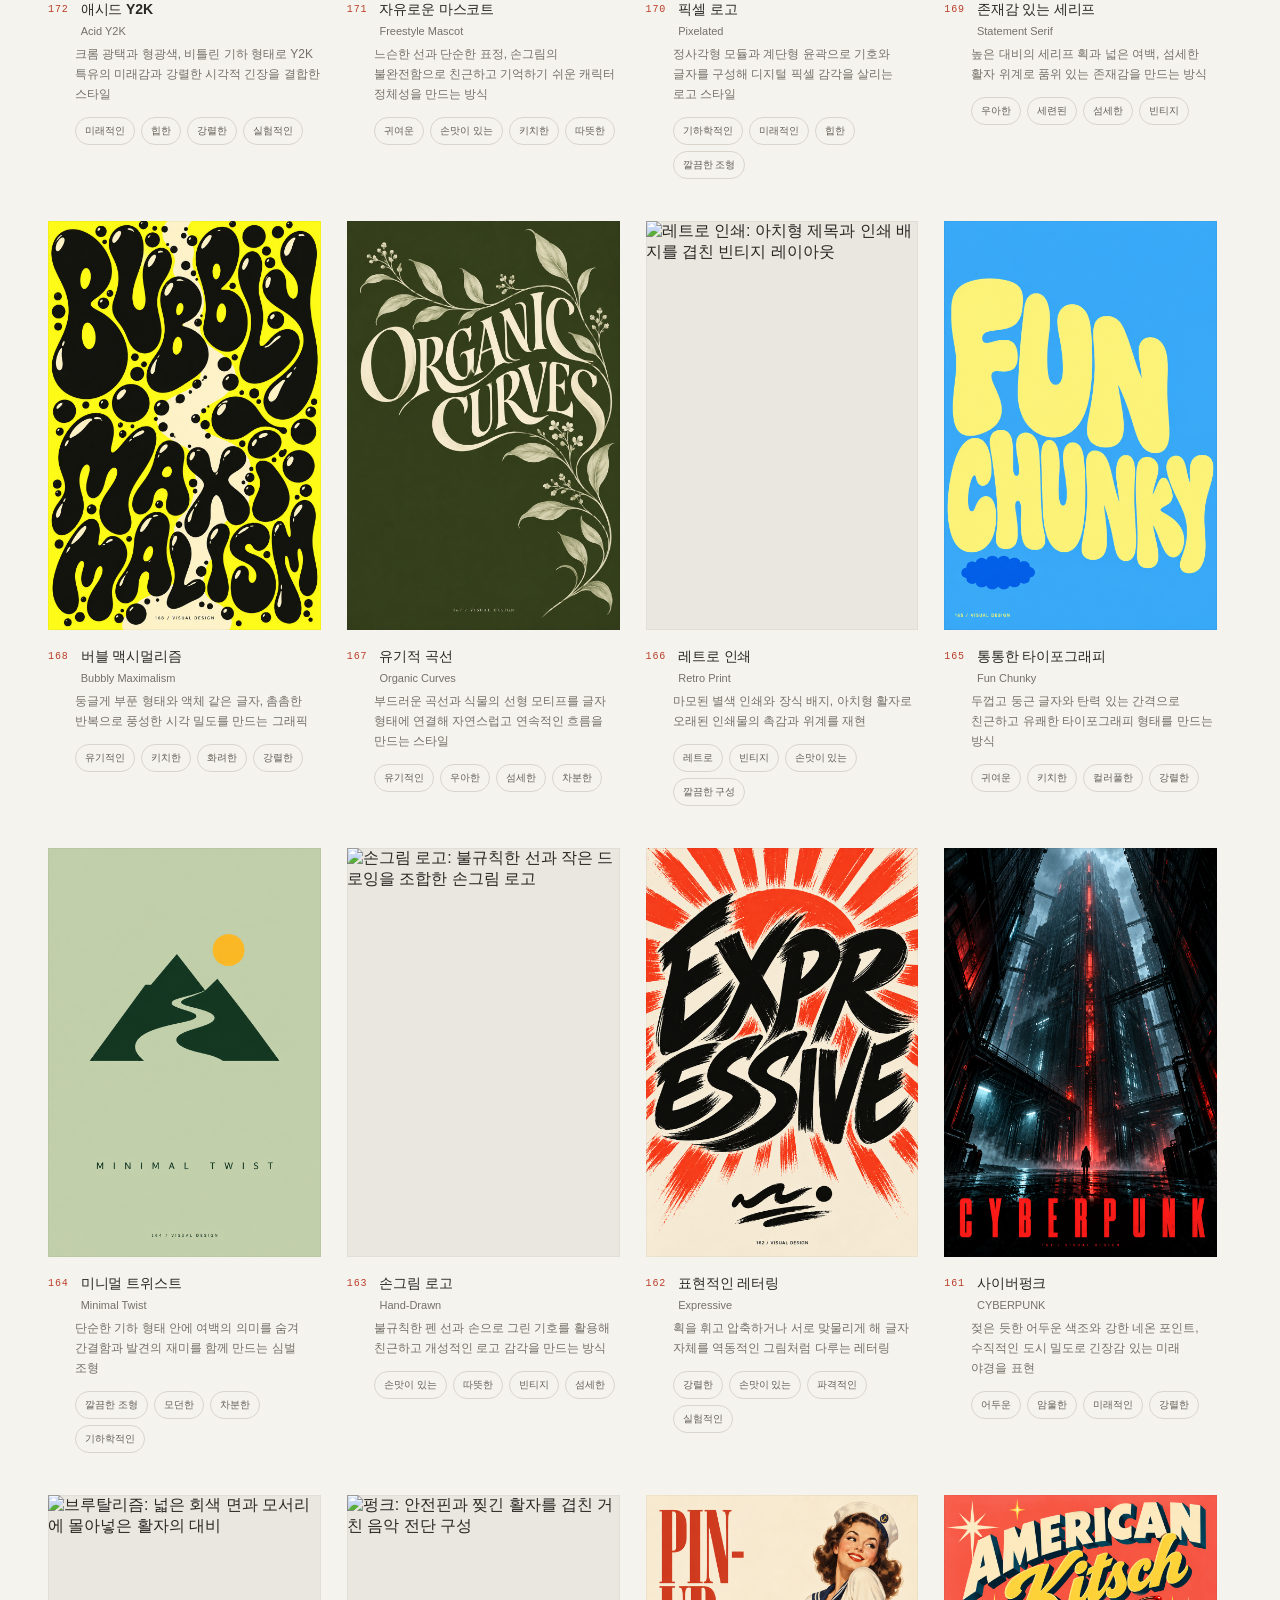
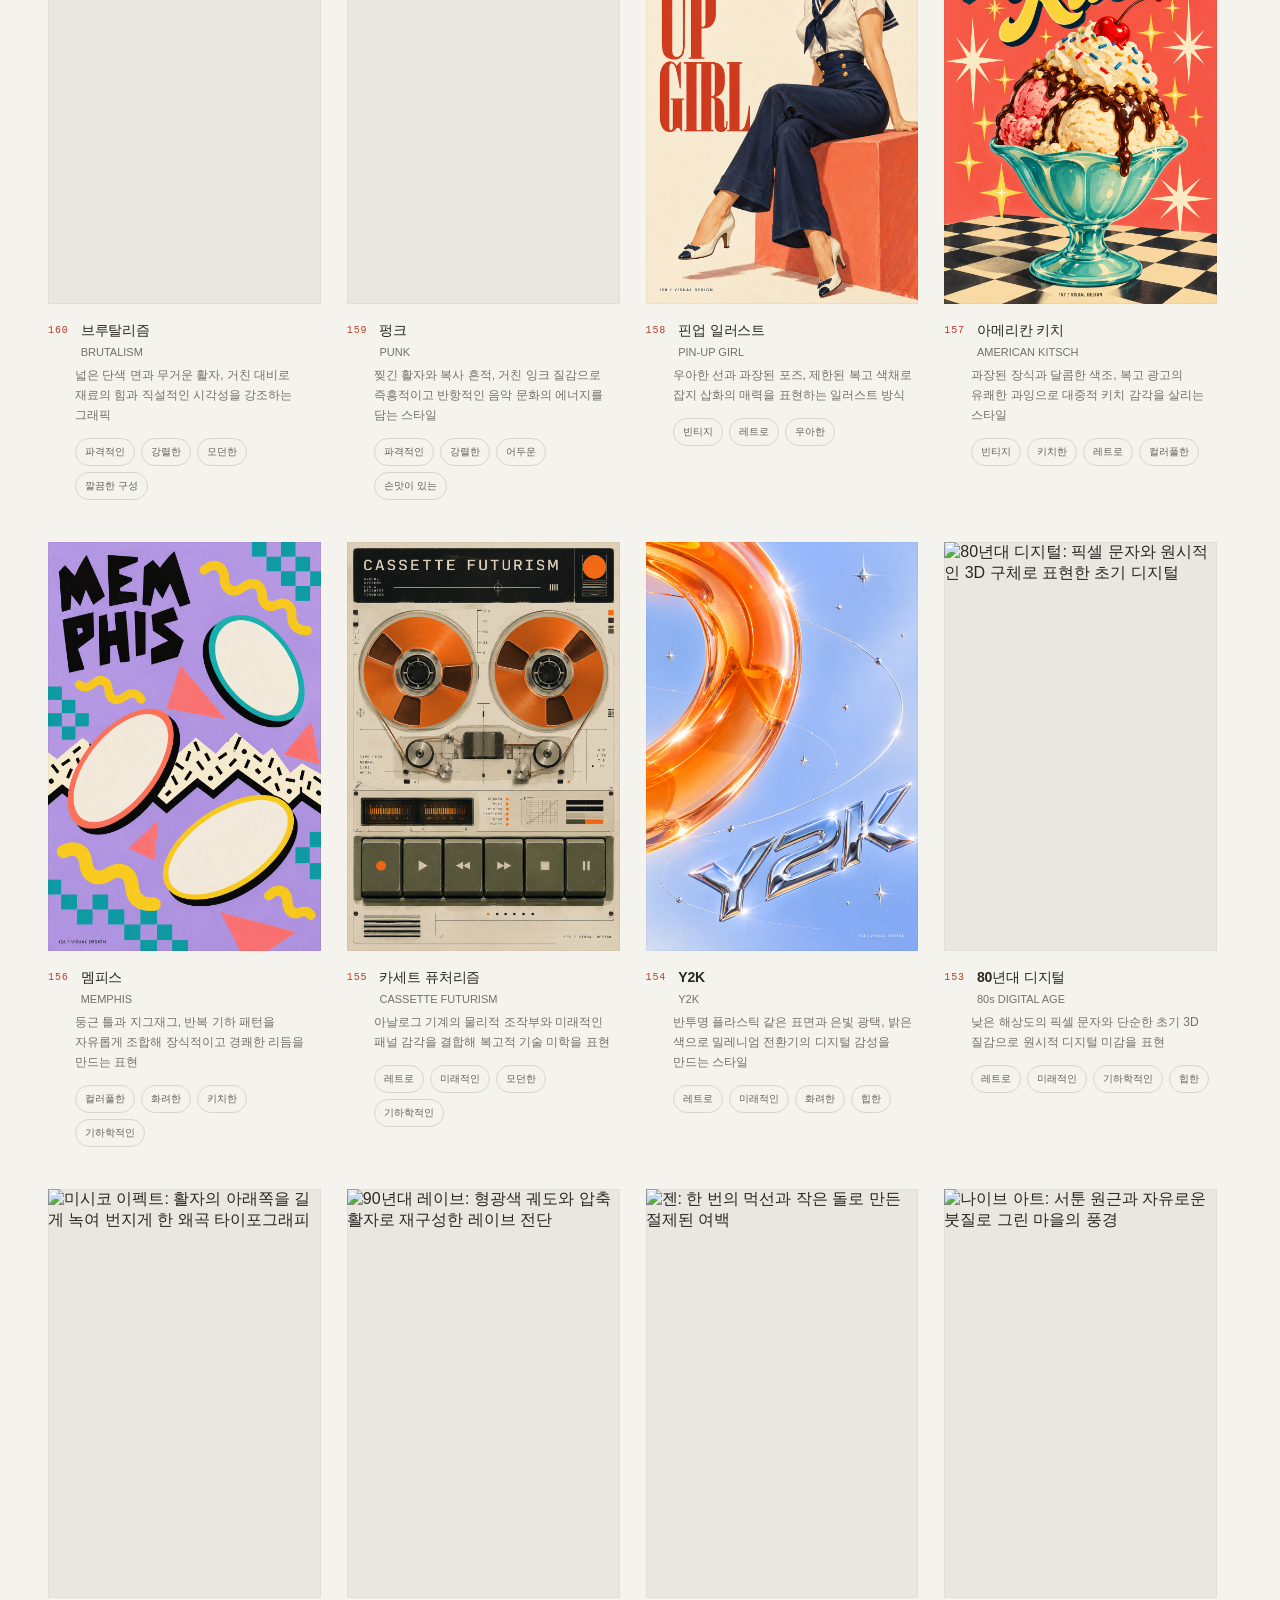
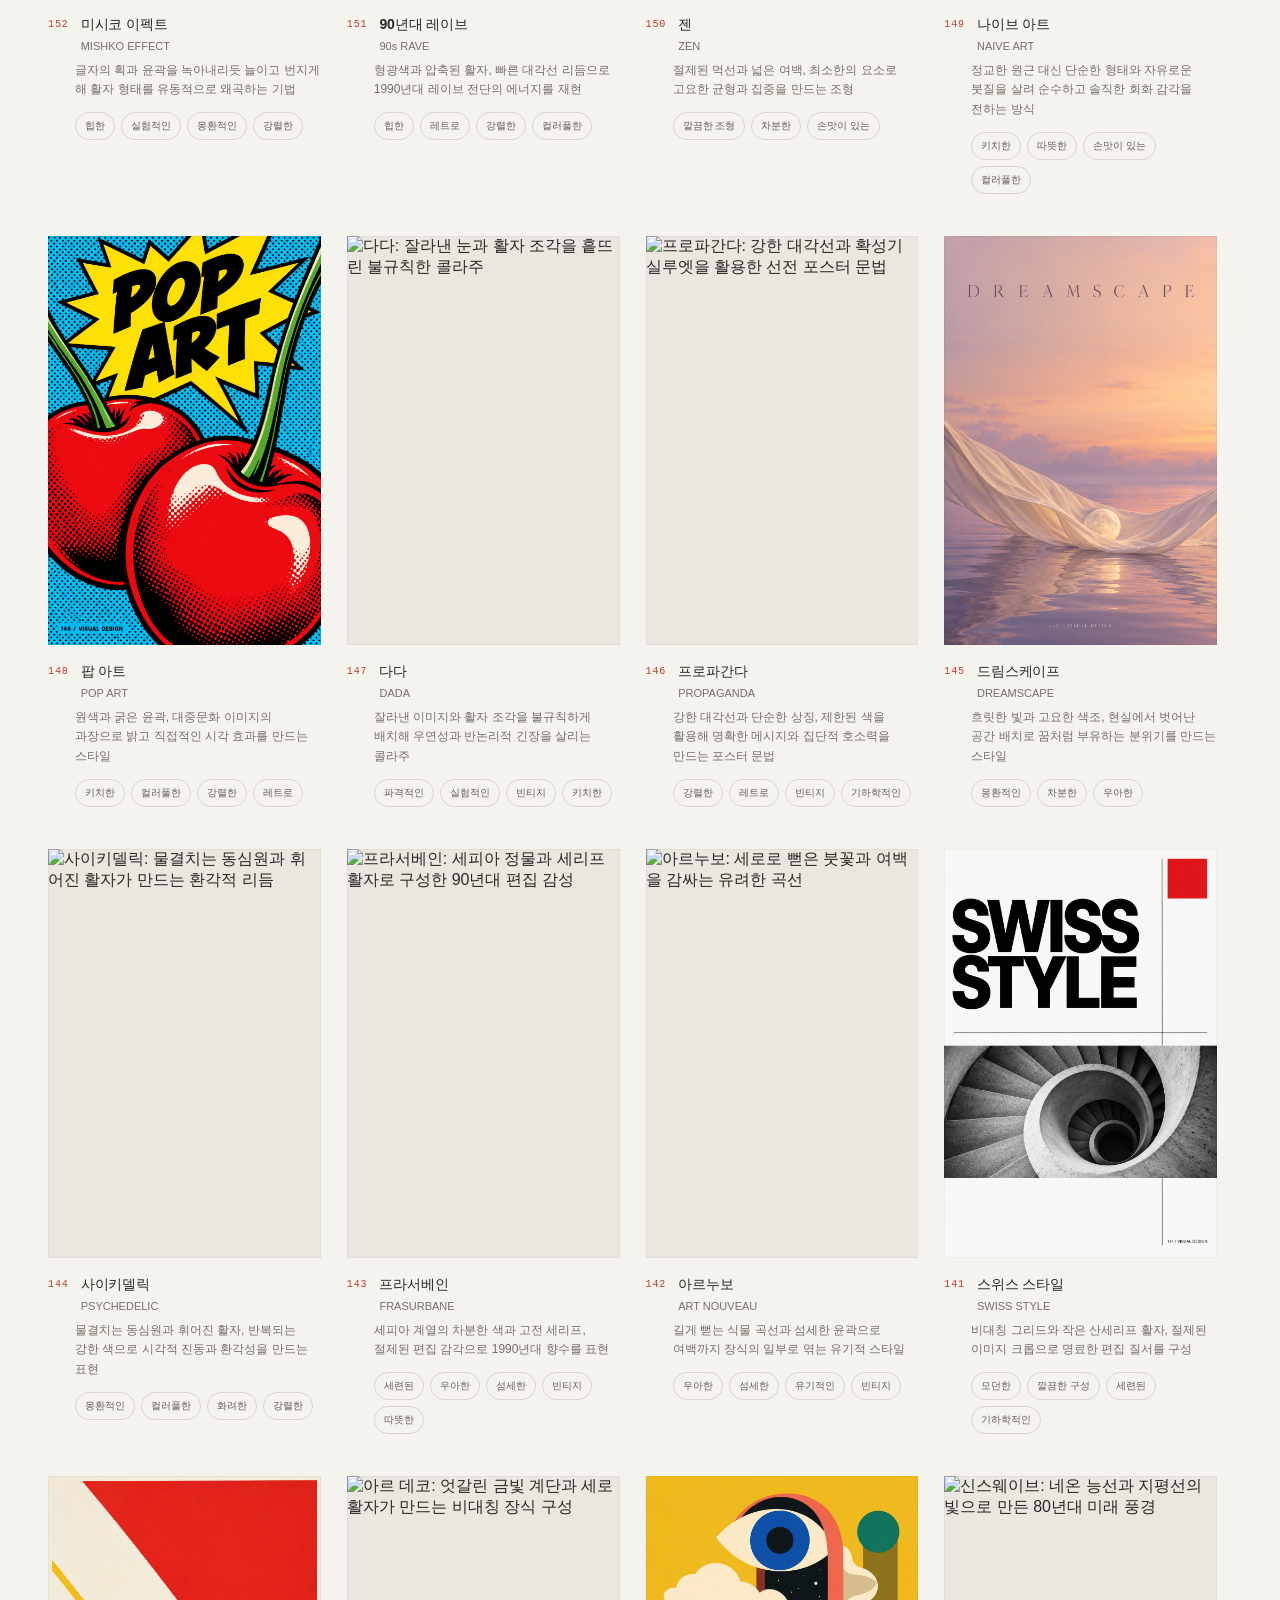
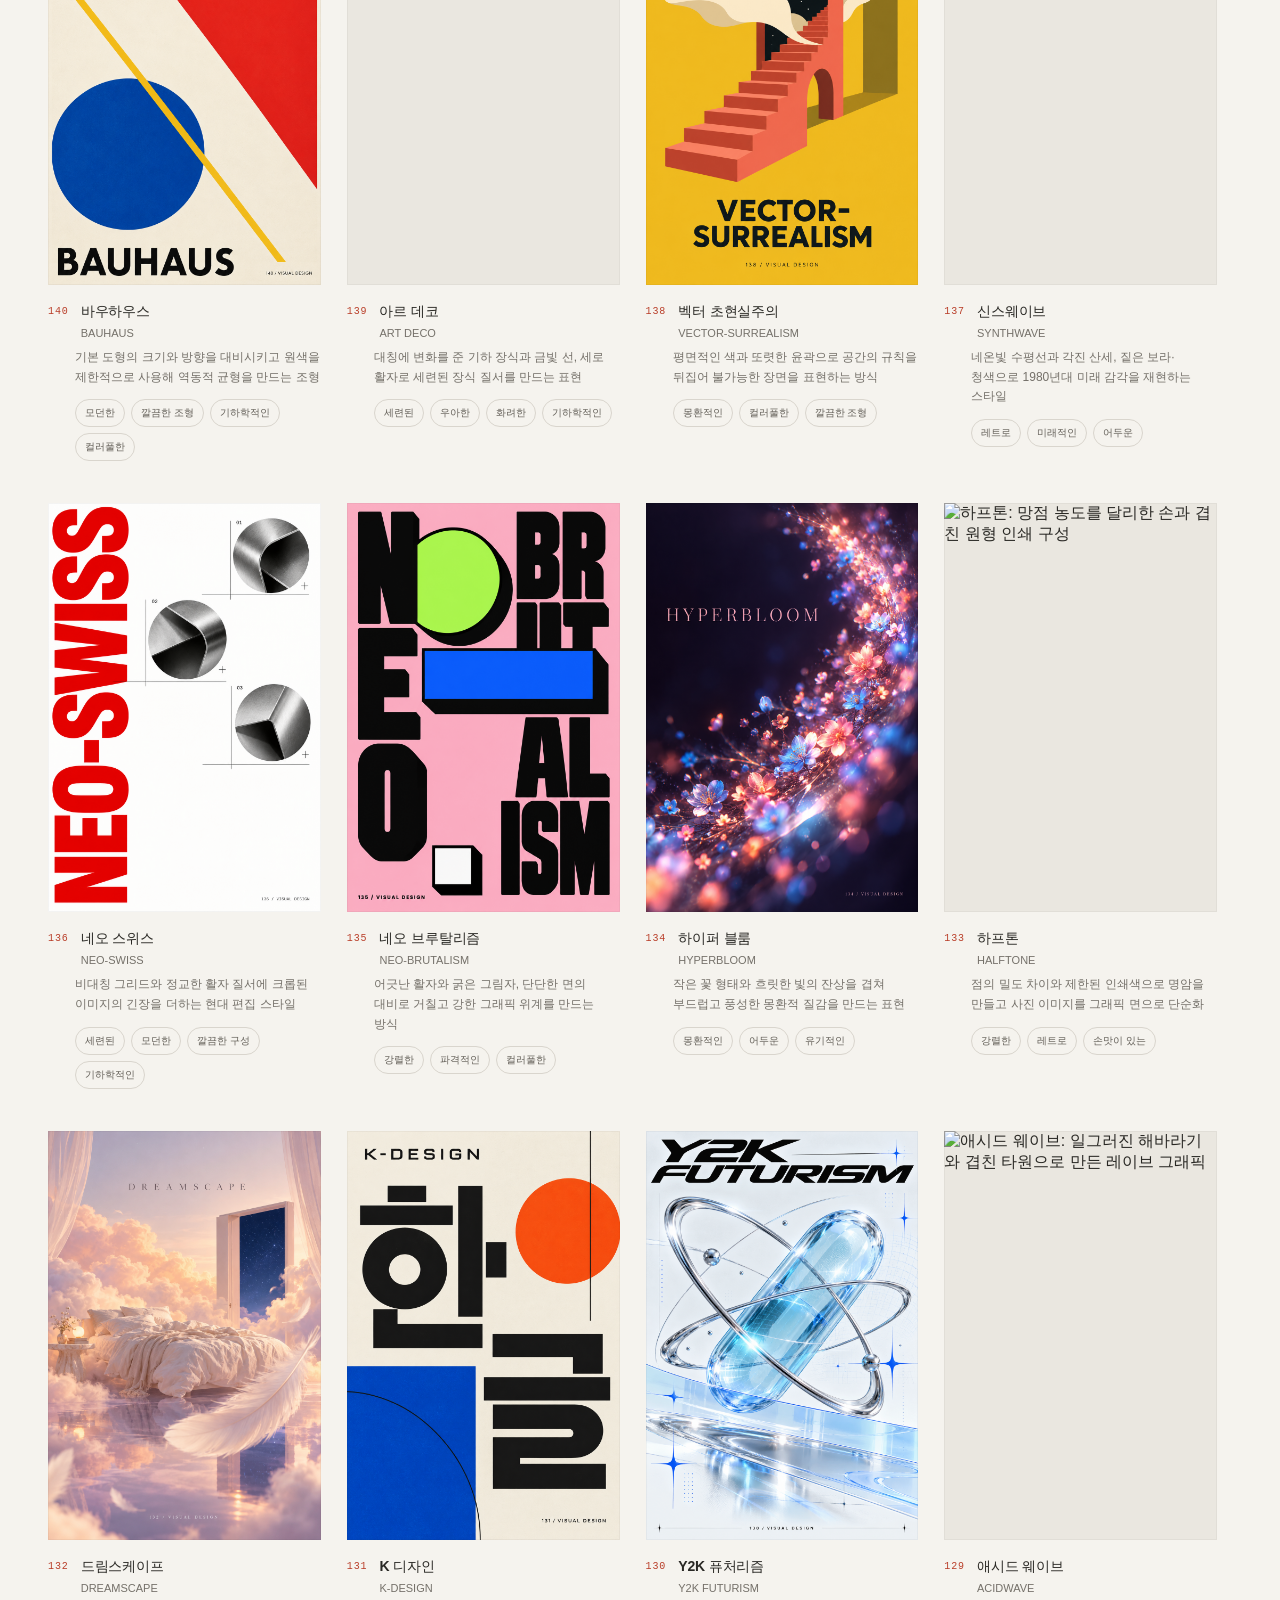
